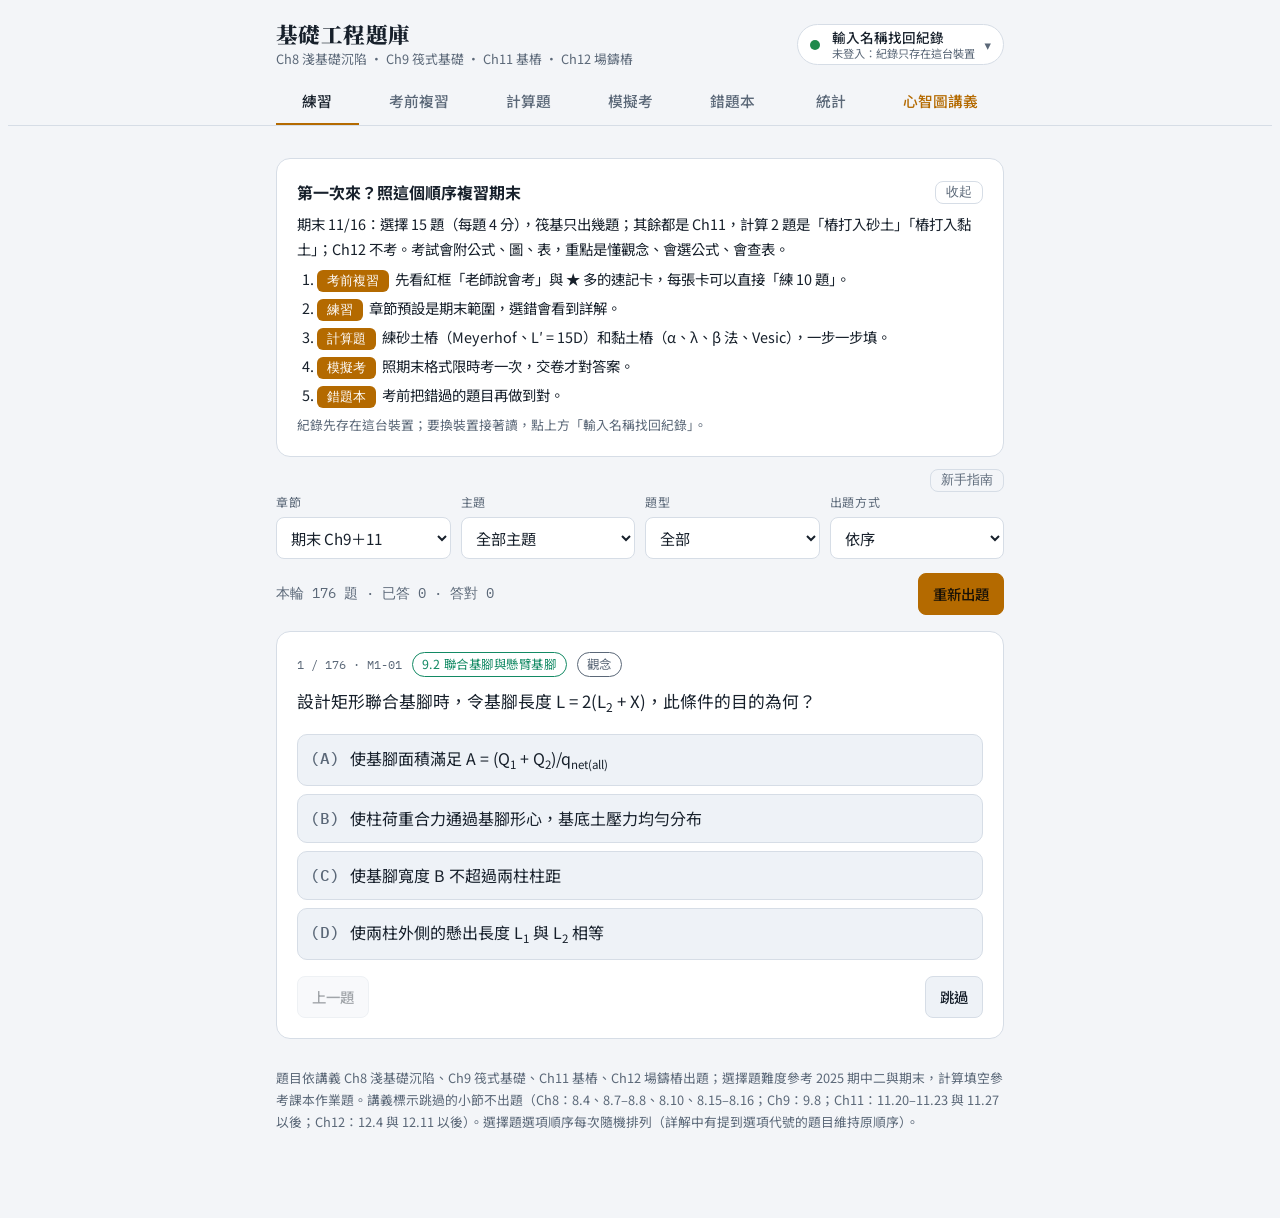
==== index.html @ 094f4efa "以初學者角度補強 Ch9、Ch11：總複習投影片 22 頁補定義與適用情況、速記卡 37 張改白話、計算題 28 題步驟提示寫明公式與數值來源 Co-Authored-By: Claude Opus " ====
<!doctype html>
<html lang="zh-Hant">
<head>
<meta charset="utf-8">
<meta name="viewport" content="width=device-width, initial-scale=1, viewport-fit=cover">
<meta name="description" content="基礎工程 Ch8 淺基礎沉陷、Ch9 筏式基礎、Ch11 基樁、Ch12 場鑄樁 選擇題與逐步計算題練習">
<title>基礎工程題庫</title>
<link rel="preconnect" href="https://fonts.googleapis.com">
<link rel="preconnect" href="https://fonts.gstatic.com" crossorigin>
<link rel="stylesheet" href="https://fonts.googleapis.com/css2?family=Noto+Sans+TC:wght@400;500;700&family=Noto+Serif+TC:wght@600;900&family=IBM+Plex+Mono:wght@400;500&display=swap">
<style>
/* Layout: one study column; sticky header with tabs; question card is the only boxed object, stats are rule-separated rows. */
:root {
  color-scheme: dark;
  --bg: #0f141a;          /* 夜間講義底色 */
  --panel: #161d26;
  --panel-2: #1c2531;
  --line: #2a3442;
  --ink: #e7ebf0;
  --muted: #8f9bab;
  --ch8: #7fb2ff;         /* 第8章 沉陷：藍（應力增量） */
  --ch9: #5fd0a8;         /* 第9章 筏基：綠（基礎淨壓力） */
  --ch11: #c49cff;        /* 第11章 基樁：紫 */
  --ch12: #ff9fb8;        /* 第12章 場鑄樁：粉紅 */
  --accent: #f2b45a;      /* 橘：有效覆土應力，用於強調 */
  --ok: #67d391;
  --bad: #ff7a6b;
  --ok-bg: rgba(103, 211, 145, .12);
  --bad-bg: rgba(255, 122, 107, .12);
  --f-body: "Noto Sans TC", "PingFang TC", "Microsoft JhengHei", system-ui, sans-serif;
  --f-display: "Noto Serif TC", "Songti TC", "PMingLiU", serif;
  --f-mono: "IBM Plex Mono", ui-monospace, "SFMono-Regular", Menlo, monospace;
}
@media (prefers-color-scheme: light) {
  :root:not([data-theme="dark"]) {
    color-scheme: light;
    --bg: #f3f5f8; --panel: #ffffff; --panel-2: #eef2f7; --line: #d6dde6;
    --ink: #17202b; --muted: #5b6878; --ch8: #2f6fd6; --ch9: #138a64; --ch11: #7b4fc9; --ch12: #c2416b; --accent: #b46a00;
    --ok: #1f8a4c; --bad: #c8402f; --ok-bg: rgba(31,138,76,.10); --bad-bg: rgba(200,64,47,.10);
  }
}
:root[data-theme="light"] {
  color-scheme: light;
  --bg: #f3f5f8; --panel: #ffffff; --panel-2: #eef2f7; --line: #d6dde6;
  --ink: #17202b; --muted: #5b6878; --ch8: #2f6fd6; --ch9: #138a64; --ch11: #7b4fc9; --ch12: #c2416b; --accent: #b46a00;
  --ok: #1f8a4c; --bad: #c8402f; --ok-bg: rgba(31,138,76,.10); --bad-bg: rgba(200,64,47,.10);
}

* { box-sizing: border-box; }
html, body { background: var(--bg); }
body { color: var(--ink); font-family: var(--f-body); font-size: 16px; line-height: 1.7; }
body::before { content: ""; position: fixed; inset: 0 0 auto; height: env(safe-area-inset-top, 0px); z-index: 10; background: var(--bg); }
.wrap { max-width: 760px; margin: 0 auto; padding-left: max(16px, env(safe-area-inset-left, 0px)); padding-right: max(16px, env(safe-area-inset-right, 0px)); }

header.top { position: sticky; top: env(safe-area-inset-top, 0px); z-index: 5; background: var(--bg); border-bottom: 1px solid var(--line); }
header.top .wrap { display: flex; flex-wrap: wrap; align-items: center; justify-content: space-between; gap: 8px 16px; padding-block: 12px 0; }
.brand { display: flex; flex-direction: column; min-width: 0; }
.brand h1 { margin: 0; font-family: var(--f-display); font-weight: 900; font-size: 1.35rem; letter-spacing: .02em; line-height: 1.3; text-wrap: balance; }
.brand small { color: var(--muted); font-size: .8rem; }
.acct { display: flex; align-items: center; gap: 8px; background: var(--panel); border: 1px solid var(--line); border-radius: 999px; padding: 4px 12px 4px 4px; color: var(--ink); font: inherit; cursor: pointer; text-align: left; max-width: 100%; min-width: 0; }
.acct > span { display: flex; flex-direction: column; line-height: 1.25; min-width: 0; }
.acct #acctName { font-size: .85rem; font-weight: 500; overflow: hidden; text-overflow: ellipsis; white-space: nowrap; }
.acct small { font-size: .7rem; color: var(--muted); }
.acct img { width: 28px; height: 28px; border-radius: 50%; flex: none; }
.acct .dot { width: 10px; height: 10px; border-radius: 50%; background: var(--muted); margin: 0 4px 0 8px; flex: none; }
.acct.on .dot { background: var(--ok); }
.acctpanel { width: 100%; background: var(--panel); border: 1px solid var(--line); border-radius: 12px; padding: 12px 14px; font-size: .9rem; }
.acctpanel p { margin: 0 0 8px; }
.acctpanel p:last-child { margin: 0; }
.acctpanel a { color: var(--accent); }
nav.tabs { display: flex; gap: 4px; width: 100%; }
nav.tabs button { flex: 1; background: none; border: 0; border-bottom: 2px solid transparent; color: var(--muted); font: inherit; font-weight: 500; padding: 10px 4px; cursor: pointer; }
nav.tabs button[aria-selected="true"] { color: var(--ink); border-bottom-color: var(--accent); }
nav.tabs button:focus-visible, button:focus-visible, select:focus-visible { outline: 2px solid var(--accent); outline-offset: 2px; }
nav.tabs .tablink { flex: 1 0 auto; text-align: center; text-decoration: none; color: var(--accent); font-weight: 500; padding: 10px 6px; white-space: nowrap; font-size: .92rem; border-bottom: 2px solid transparent; }
.tabs .count { font-family: var(--f-mono); font-size: .75rem; color: var(--bad); margin-left: 4px; }
nav.tabs { overflow-x: auto; scrollbar-width: none; -webkit-overflow-scrolling: touch; }
nav.tabs::-webkit-scrollbar { display: none; }
nav.tabs button { flex: 1 0 auto; white-space: nowrap; padding-inline: 8px; }

main { padding-block: 20px 64px; }
section[hidden] { display: none !important; }

/* filters */
.filters { display: grid; grid-template-columns: repeat(auto-fit, minmax(150px, 1fr)); gap: 10px; margin-bottom: 14px; }
.filters label { display: flex; flex-direction: column; gap: 4px; font-size: .75rem; color: var(--muted); letter-spacing: .06em; }
select { width: 100%; background: var(--panel); color: var(--ink); border: 1px solid var(--line); border-radius: 8px; padding: 8px 10px; font: inherit; font-size: .95rem; }
.runbar { display: flex; flex-wrap: wrap; align-items: center; gap: 10px; justify-content: space-between; margin-bottom: 16px; }
.runbar .meta { color: var(--muted); font-size: .85rem; font-family: var(--f-mono); }
.btn { background: var(--panel-2); color: var(--ink); border: 1px solid var(--line); border-radius: 8px; padding: 8px 14px; font: inherit; font-size: .9rem; font-weight: 500; cursor: pointer; }
.btn:hover { border-color: var(--muted); }
.btn.primary { background: var(--accent); color: #1a1206; border-color: var(--accent); }
.btn.danger { color: var(--bad); }
.btn:disabled { opacity: .4; cursor: default; }

/* question card */
.card { background: var(--panel); border: 1px solid var(--line); border-radius: 14px; padding: 20px; }
.qhead { display: flex; flex-wrap: wrap; gap: 6px 10px; align-items: center; margin-bottom: 10px; font-size: .78rem; }
.qnum { font-family: var(--f-mono); color: var(--muted); }
.chip { border-radius: 999px; padding: 1px 9px; border: 1px solid currentColor; letter-spacing: .04em; }
.chip.c8 { color: var(--ch8); } .chip.c9 { color: var(--ch9); } .chip.c11 { color: var(--ch11); } .chip.c12 { color: var(--ch12); }
.lead { color: var(--muted); font-size: .9rem; margin: 0 0 12px; }
.crow { display: grid; grid-template-columns: minmax(0, 1fr) auto; gap: 12px; align-items: center; text-align: left; background: none; border: 0; border-bottom: 1px solid var(--line); color: var(--ink); font: inherit; padding: 12px 0; cursor: pointer; width: 100%; }
.crow:hover .name { color: var(--accent); }
.crow .name { min-width: 0; }
.crow .nums { font-family: var(--f-mono); font-size: .8rem; color: var(--muted); text-align: right; white-space: nowrap; }
.ok { color: var(--ok); } .bad { color: var(--bad); } .warn { color: var(--accent); }
.ctitle { font-family: var(--f-display); font-size: 1.15rem; margin: 0 0 12px; text-wrap: balance; }
.given { background: var(--panel-2); border-radius: 10px; padding: 12px 14px; margin-bottom: 16px; }
.given h3, .hint b { font-size: .75rem; letter-spacing: .12em; color: var(--accent); margin: 0 0 4px; font-weight: 700; display: block; }
.given p { margin: 0; }
.steps { list-style: none; margin: 0; padding: 0; display: flex; flex-direction: column; gap: 14px; }
.step { border-left: 3px solid var(--line); padding-left: 14px; }
.step.now { border-left-color: var(--accent); }
.step.done { border-left-color: var(--ok); }
.sh { display: flex; gap: 10px; align-items: baseline; font-size: .8rem; font-family: var(--f-mono); }
.sn { color: var(--muted); }
.sq { margin: 4px 0 8px; }
.sv { font-family: var(--f-mono); margin-bottom: 4px; }
.hint { background: var(--panel-2); border: 1px dashed var(--line); border-radius: 8px; padding: 8px 12px; margin: 0 0 10px; font-size: .95rem; overflow-x: auto; }
.step.done .hint { display: none; }
.fill { display: flex; flex-wrap: wrap; gap: 8px; align-items: center; }
.fill input { flex: 1 1 140px; min-width: 0; max-width: 220px; background: var(--bg); color: var(--ink); border: 1px solid var(--line); border-radius: 8px; padding: 9px 12px; font: inherit; font-family: var(--f-mono); font-size: 1rem; }
.fill input:focus-visible { outline: 2px solid var(--accent); outline-offset: 1px; }
.fill .unit { font-family: var(--f-mono); color: var(--muted); min-width: 2em; }
.fb { color: var(--bad); margin: 8px 0 0; font-size: .92rem; }
.tools { display: flex; gap: 16px; margin-top: 8px; }
.calc-done { margin-top: 20px; padding-top: 16px; border-top: 1px dashed var(--line); }
.card .src { margin-top: 14px; font-size: .8rem; color: var(--muted); }
.wstep { margin: 8px 0 12px; }
.chip.k { color: var(--muted); }
.chip.hist { color: var(--bad); border-style: dashed; }
.stem { font-size: 1.05rem; margin: 0 0 16px; }
.opts { display: grid; gap: 8px; }
.opt { display: grid; grid-template-columns: 2rem 1fr; gap: 8px; align-items: start; text-align: left; background: var(--panel-2); color: var(--ink); border: 1px solid var(--line); border-radius: 10px; padding: 10px 12px; font: inherit; cursor: pointer; min-width: 0; }
.opt:hover:not(:disabled) { border-color: var(--muted); }
.opt .L { font-family: var(--f-mono); color: var(--muted); font-weight: 500; }
.opt:disabled { cursor: default; }
.opt.right { border-color: var(--ok); background: var(--ok-bg); }
.opt.right .L { color: var(--ok); }
.opt.wrong { border-color: var(--bad); background: var(--bad-bg); }
.opt.wrong .L { color: var(--bad); }
.verdict { margin-top: 16px; font-weight: 700; }
.verdict.ok { color: var(--ok); } .verdict.bad { color: var(--bad); }
.exp { margin-top: 8px; padding-top: 12px; border-top: 1px dashed var(--line); }
.exp h3 { margin: 0 0 4px; font-size: .78rem; letter-spacing: .12em; color: var(--accent); font-weight: 700; }
.exp p { margin: 0; }
.exp .src { margin-top: 8px; font-size: .8rem; color: var(--muted); }
.nav { display: flex; justify-content: space-between; gap: 10px; margin-top: 16px; }
.empty { color: var(--muted); padding: 24px 0; }
.done h2 { font-family: var(--f-display); margin: 0 0 6px; }
.done .big { font-family: var(--f-mono); font-size: 2.2rem; color: var(--accent); }

/* stats */
.summary { display: grid; grid-template-columns: repeat(auto-fit, minmax(140px, 1fr)); gap: 12px 20px; margin-bottom: 24px; }
.summary div { border-left: 3px solid var(--line); padding-left: 10px; }
.summary .v { font-family: var(--f-mono); font-size: 1.6rem; font-variant-numeric: tabular-nums; line-height: 1.2; }
.summary .l { font-size: .78rem; color: var(--muted); }
h2.sec { font-family: var(--f-display); font-size: 1.1rem; margin: 28px 0 8px; }
h2.sec small { font-family: var(--f-body); font-weight: 400; color: var(--muted); font-size: .8rem; margin-left: 6px; }
.rows { display: flex; flex-direction: column; }
.row { display: grid; grid-template-columns: minmax(0, 1fr); gap: 4px 12px; padding: 10px 0; border-bottom: 1px solid var(--line); }
.row .name { min-width: 0; }
.row .name small { color: var(--muted); font-family: var(--f-mono); margin-right: 6px; }
.row .nums { font-family: var(--f-mono); font-size: .82rem; color: var(--muted); font-variant-numeric: tabular-nums; }
@media (min-width: 620px) { .row { grid-template-columns: minmax(0, 1fr) auto; } .row .nums { text-align: right; white-space: nowrap; } }
.row .nums b { color: var(--bad); font-weight: 500; }
.bar { grid-column: 1 / -1; height: 6px; background: var(--panel-2); border-radius: 3px; overflow: hidden; display: flex; }
.bar i { display: block; height: 100%; }
.bar .ok { background: var(--ok); } .bar .bad { background: var(--bad); }
.row .act { grid-column: 1 / -1; display: flex; gap: 8px; }
.linkbtn { background: none; border: 0; color: var(--accent); font: inherit; font-size: .8rem; padding: 0; cursor: pointer; }
.weak { border: 1px solid var(--bad); border-radius: 12px; padding: 12px 14px; background: var(--bad-bg); margin-bottom: 8px; }
.weak b { color: var(--bad); }
.confirm { display: flex; flex-wrap: wrap; gap: 8px; align-items: center; margin-top: 10px; font-size: .9rem; }

/* wrong book */
.wb { border-bottom: 1px solid var(--line); padding: 12px 0; }
.wb summary { cursor: pointer; list-style: none; display: grid; grid-template-columns: minmax(0, 1fr) auto; gap: 8px; }
.wb summary::-webkit-details-marker { display: none; }
.wb .t { min-width: 0; }
.wb .t .sub { font-size: .78rem; color: var(--muted); }
.wb .n { font-family: var(--f-mono); font-size: .8rem; text-align: right; white-space: nowrap; }
.wb .n .bad { color: var(--bad); } .wb .n .ok { color: var(--ok); }
.wb .body { margin-top: 10px; font-size: .95rem; }
.wb .body ol { margin: 6px 0; padding-left: 1.6em; }
.wb .body li.ans { color: var(--ok); font-weight: 500; }
.wb .body li.mis { color: var(--bad); }
.note { color: var(--muted); font-size: .8rem; margin-top: 28px; }
sub, sup { font-size: .72em; }
@media (prefers-reduced-motion: no-preference) { .exp, .verdict { animation: rise .18s ease-out; } @keyframes rise { from { transform: translateY(4px); } to { transform: none; } } }

/* profile */
.acct .dot { background: var(--ok); }
.acctpanel .prow { display: flex; flex-wrap: wrap; gap: 8px; align-items: center; margin: 8px 0; }
.acctpanel select, .acctpanel input[type=text] { font: inherit; font-size: .9rem; background: var(--panel-2); color: var(--ink); border: 1px solid var(--line); border-radius: 8px; padding: 6px 10px; min-width: 0; }
.acctpanel .btn { font-size: .85rem; padding: 6px 12px; }
.acctpanel .msg { color: var(--ok); font-size: .85rem; min-height: 1.2em; }

/* teaching blocks in calc problems */
.fig { margin: 0 0 14px; background: var(--panel-2); border: 1px solid var(--line); border-radius: 10px; padding: 10px; }
.fig { overflow-x: auto; }
.fig svg { display: block; width: 100%; min-width: 600px; height: auto; color: var(--ink); }
.fig .swipe { display: none; font-size: .75rem; color: var(--muted); text-align: center; }
@media (max-width: 640px) { .fig .swipe { display: block; position: sticky; left: 0; } .fig figcaption { position: sticky; left: 0; max-width: calc(100vw - 80px); } }
.fig figcaption { font-size: .82rem; color: var(--muted); margin-top: 6px; text-align: center; }
.idea { border-left: 3px solid var(--accent); padding: 4px 0 4px 12px; margin: 0 0 14px; font-size: .95rem; }
.idea b, .params summary b { font-size: .75rem; letter-spacing: .12em; color: var(--accent); font-weight: 700; }
.idea b { display: block; }
.params { margin: 0 0 16px; border: 1px solid var(--line); border-radius: 10px; padding: 8px 12px; }
.params summary { cursor: pointer; }
.params table { width: 100%; border-collapse: collapse; margin-top: 6px; font-size: .9rem; }
.params td { border-top: 1px solid var(--line); padding: 6px 8px 6px 0; vertical-align: top; }
.params td:first-child { white-space: nowrap; font-family: var(--f-mono); color: var(--accent); width: 1%; padding-right: 14px; }
.why { border-left: 3px solid var(--ch8); padding: 4px 0 4px 10px; margin: 0 0 10px; font-size: .92rem; color: var(--ink); }
.why b { font-size: .75rem; letter-spacing: .12em; color: var(--ch8); display: block; font-weight: 700; }
.step.done .why { display: none; }
.step.done.open .why, .step.done.open .hint { display: block; }
.step.done .more { margin-top: 4px; }

/* figure palette (dark default) */
.fig { --sand: #d8b45a; --clay: #a98be0; --gravel: #9aa3ad; --rock: #6f7782; --fillc: #b07a52; --org: #7fa860; --conc: #c4cbd3; --water: #4fc3d9; --q: #5fd0a8; --ds: #7fb2ff; --ov: #f2b45a; --acc: #ff7a6b; --dimc: #8f9bab; }
@media (prefers-color-scheme: light) { :root:not([data-theme="dark"]) .fig { --sand: #b08a2a; --clay: #7b5cc0; --gravel: #6f7883; --rock: #4c535c; --fillc: #8a5530; --org: #4f7a35; --conc: #8b939c; --water: #138aa3; --q: #138a64; --ds: #2f6fd6; --ov: #b46a00; --acc: #c8402f; --dimc: #6b7787; } }
:root[data-theme="light"] .fig { --sand: #b08a2a; --clay: #7b5cc0; --gravel: #6f7883; --rock: #4c535c; --fillc: #8a5530; --org: #4f7a35; --conc: #8b939c; --water: #138aa3; --q: #138a64; --ds: #2f6fd6; --ov: #b46a00; --acc: #c8402f; --dimc: #6b7787; }
.fig .ln { stroke: currentColor; stroke-width: 1.6; fill: none; }
.fig .ln-thin { stroke: currentColor; stroke-width: 1; fill: none; }
.fig .ln-dash { stroke: currentColor; stroke-width: 1.4; fill: none; stroke-dasharray: 6 4; }
.fig .dim { stroke: var(--dimc); stroke-width: 1; fill: none; }
.fig .wt { stroke: var(--water); }
.fig .s-sand { fill: color-mix(in srgb, var(--sand) 30%, transparent); stroke: var(--sand); }
.fig .s-clay { fill: color-mix(in srgb, var(--clay) 30%, transparent); stroke: var(--clay); }
.fig .s-gravel { fill: color-mix(in srgb, var(--gravel) 30%, transparent); stroke: var(--gravel); }
.fig .s-rock { fill: color-mix(in srgb, var(--rock) 55%, transparent); stroke: var(--rock); }
.fig .s-fill { fill: color-mix(in srgb, var(--fillc) 30%, transparent); stroke: var(--fillc); }
.fig .s-org { fill: color-mix(in srgb, var(--org) 35%, transparent); stroke: var(--org); }
.fig .s-conc { fill: color-mix(in srgb, var(--conc) 65%, transparent); stroke: var(--conc); }
.fig .s-water { fill: color-mix(in srgb, var(--water) 20%, transparent); stroke: none; }
.fig .c-q { stroke: var(--q); fill: var(--q); }
.fig .c-ds { stroke: var(--ds); fill: var(--ds); }
.fig .c-ov { stroke: var(--ov); fill: var(--ov); }
.fig .c-acc { stroke: var(--acc); fill: var(--acc); }
.fig .nf { fill: none; }
.fig .tx { fill: currentColor; font-size: 13px; stroke: none; font-family: var(--f-body); }
.fig .tx-s { fill: var(--dimc); font-size: 11px; stroke: none; font-family: var(--f-body); }
.fig .tx-b { fill: currentColor; font-size: 14px; font-weight: 600; stroke: none; font-family: var(--f-body); }
.fig text.c-q, .fig text.c-ds, .fig text.c-ov, .fig text.c-acc { stroke: none; }
.acctpanel .muted { color: var(--muted); font-size: .85rem; }
.chip.exam { color: var(--accent); border-color: var(--accent); font-weight: 600; }
.chip.focus { color: var(--ink); border-color: var(--line); background: var(--panel-2); }
.fcs { margin: 18px 0 8px; }
.fc { background: var(--panel); border: 1px solid var(--line); border-radius: 12px; padding: 12px 14px; margin: 10px 0; }
.fc.s3 { border-color: var(--accent); }
.fch { display: flex; gap: 8px; align-items: baseline; margin-bottom: 4px; }
.fch .stars { color: var(--accent); letter-spacing: 1px; flex: none; }
.fch b { font-size: 1.05rem; }
.fc p { margin: 4px 0; }
.fc .fx { font-size: .8rem; color: var(--muted); }
.fsub { grid-column: 1 / -1; font-size: .95rem; color: var(--muted); margin: 14px 0 2px; }
.fc.lec { border-style: dashed; }
.fch .lbadge { font-size: .72rem; font-weight: 600; padding: 1px 8px; border-radius: 999px; border: 1px solid var(--line); color: var(--muted); flex: none; }
.fc .hook { font-size: 1.25rem; font-weight: 700; color: var(--accent); margin: 6px 0 8px; line-height: 1.4; }
.fc .fk { font-size: .92rem; }
.fc .fk span { display: inline-block; font-size: .75rem; font-weight: 600; padding: 1px 7px; border-radius: 999px; background: var(--panel-2); margin-right: 8px; }
.fc .fk.trap span { color: var(--bad); }
.fmore summary { cursor: pointer; color: var(--muted); font-size: .82rem; }
.fmore p { font-size: .88rem; color: var(--muted); }
@media (min-width: 760px) { .fcs { display: grid; grid-template-columns: 1fr 1fr; gap: 0 12px; } .fcs > h2 { grid-column: 1 / -1; } }
.fc .fx span { display: inline-block; min-width: 3.2em; font-weight: 600; color: var(--ink); margin-right: 6px; }
.fbtn { display: flex; flex-wrap: wrap; gap: 6px 12px; align-items: center; margin-top: 8px; }
.tchip .st { font-style: normal; color: var(--accent); margin-right: 3px; font-size: .75rem; }
.tchip.on .st { color: #1a1206; }
.dhead .chip.exam { font-size: .75rem; }
.acct .caret { font-style: normal; color: var(--muted); font-size: .8rem; margin-left: 2px; flex: none; }
.acct .caret::after { content: "▾"; }
.acct[aria-expanded="true"] .caret::after { content: "▴"; }
.acctpanel .pclose { text-align: right; margin-top: 4px; }
.acctpanel details { margin: 0 0 8px; }
.acctpanel summary { cursor: pointer; color: var(--muted); font-size: .85rem; }

nav.tabs { overflow-x: auto; scrollbar-width: none; }
nav.tabs button { white-space: nowrap; font-size: .92rem; padding-inline: 6px; }
.toc { display: flex; flex-wrap: wrap; gap: 6px; margin: 0 0 16px; }
.toc a { font-size: .8rem; color: var(--ink); background: var(--panel-2); border: 1px solid var(--line); border-radius: 999px; padding: 2px 10px; text-decoration: none; }
.rv { background: var(--panel); border: 1px solid var(--line); border-radius: 14px; padding: 16px; margin-bottom: 16px; }
.rv h3 { font-size: .75rem; letter-spacing: .12em; color: var(--accent); margin: 14px 0 6px; font-weight: 700; }
.rv ul { margin: 0; padding-left: 1.3em; } .rv li { margin: 3px 0; }
.rv ul.tr li::marker { color: var(--bad); }
.fl { display: flex; flex-direction: column; gap: 6px; }
.fm { background: var(--panel-2); border-radius: 8px; padding: 6px 10px; overflow-x: auto; }
.fm span { display: block; font-size: .78rem; color: var(--muted); }
table.nt { width: 100%; border-collapse: collapse; font-size: .9rem; }
table.nt td, table.nt th { border-top: 1px solid var(--line); padding: 6px 8px 6px 0; vertical-align: top; text-align: left; }
table.nt th { font-size: .78rem; color: var(--muted); font-weight: 500; }
table.nt td.v { font-family: var(--f-mono); color: var(--accent); white-space: nowrap; }
table.nt small { color: var(--muted); font-family: var(--f-mono); }
.qa { border-top: 1px solid var(--line); padding: 6px 0; }
.qa summary { cursor: pointer; }
.qa div { color: var(--ok); padding: 4px 0 2px 1em; }
.fsel { display: flex; flex-wrap: wrap; gap: 8px; margin: 8px 0; }
.flash .fq { font-size: 1.1rem; margin: 12px 0 18px; }
@media (max-width: 640px) {
  table.nt, table.nt tbody, table.nt tr, table.nt td { display: block; }
  table.nt thead { display: none; }
  table.nt tr { border-top: 1px solid var(--line); padding: 6px 0; }
  table.nt td { border: 0; padding: 1px 0; }
  table.nt td:empty { display: none; }
  table.nt td.v { white-space: normal; }
  table.nt td:last-child:not(.v) { font-size: .82rem; color: var(--muted); }
}

/* deck */
.deck { outline: none; }
.dtop { display: flex; gap: 8px; margin-bottom: 10px; }
.dtopic { margin-bottom: 8px; }
.dhead { display: flex; align-items: baseline; gap: 8px; flex-wrap: wrap; margin-bottom: 8px; }
.dhead b { font-size: 1.1rem; }
.dhead .meta { color: var(--muted); font-size: .85rem; }
.tbar { display: flex; gap: 6px; overflow-x: auto; padding-bottom: 6px; scrollbar-width: thin; -webkit-overflow-scrolling: touch; }
.tchip { flex: none; font: inherit; font-size: .82rem; padding: 5px 11px; border-radius: 999px; border: 1px solid var(--line); background: var(--panel); color: var(--ink); cursor: pointer; white-space: nowrap; }
.tchip.prac { color: var(--muted); border-style: dashed; }
.tchip.on { background: var(--accent); border-color: var(--accent); color: #1a1206; font-weight: 600; }
.deck.full .dtopic { display: none; }
@media (min-width: 700px) { .tbar { flex-wrap: wrap; overflow: visible; } }
.dtop select { flex: 1; min-width: 0; font: inherit; font-size: .88rem; background: var(--panel); color: var(--ink); border: 1px solid var(--line); border-radius: 8px; padding: 6px 8px; }
.dstage { background: var(--panel); border: 1px solid var(--line); border-radius: 14px; min-height: 420px; display: flex; touch-action: pan-y; }
.slide { padding: 20px 22px 14px; width: 100%; display: flex; flex-direction: column; }
.slide .kick { display: flex; flex-wrap: wrap; gap: 8px; align-items: center; font-size: .8rem; }
.slide .ex, .nitem .ex { font-size: .75rem; color: var(--bad); border: 1px solid var(--bad); border-radius: 999px; padding: 0 8px; }
.slide h2 { font-family: var(--f-display); font-size: 1.45rem; line-height: 1.35; margin: 10px 0 12px; text-wrap: balance; }
.sbody { display: grid; gap: 16px; flex: 1; }
@media (min-width: 700px) { .sbody.hasfig { grid-template-columns: minmax(0, 1fr) minmax(0, 1.1fr); align-items: start; } }
.stext ul { margin: 0; padding-left: 1.2em; font-size: 1.02rem; } .stext li { margin: 6px 0; }
.sform { background: var(--panel-2); border-left: 3px solid var(--accent); border-radius: 6px; padding: 8px 12px; margin: 12px 0; overflow-x: auto; font-size: 1rem; }
.snums { display: flex; flex-wrap: wrap; gap: 8px; margin: 10px 0; }
.snums div { background: var(--panel-2); border: 1px solid var(--line); border-radius: 8px; padding: 4px 10px; display: flex; flex-direction: column; }
.snums span { font-size: .75rem; color: var(--muted); } .snums b { font-family: var(--f-mono); color: var(--accent); font-weight: 500; }
.stip { margin: 12px 0 0; font-size: .92rem; border-left: 3px solid var(--bad); padding-left: 10px; } .stip b { display: block; font-size: .72rem; letter-spacing: .12em; color: var(--bad); }
.sfig { margin: 0; } .sfig svg { min-width: 0 !important; }
.slide .src { margin-top: auto; padding-top: 12px; }
.slide.cover { justify-content: center; align-items: flex-start; min-height: 420px; }
.slide.cover h2 { font-size: 2rem; } .slide.cover p { color: var(--muted); }
.slide.cover .kick { font-family: var(--f-mono); letter-spacing: .1em; color: var(--accent); }
.dnav { display: flex; justify-content: space-between; align-items: center; margin-top: 10px; position: sticky; bottom: 0; background: var(--bg); padding: 8px 0 max(8px, env(safe-area-inset-bottom)); z-index: 2; }
.deck.full .dnav { position: static; padding-bottom: 0; }
.dnav .meta { font-family: var(--f-mono); font-size: .85rem; color: var(--muted); }
.dnav .btn[disabled] { opacity: .35; cursor: default; }
.dprog { height: 3px; background: var(--panel-2); border-radius: 2px; margin-top: 8px; overflow: hidden; } .dprog i { display: block; height: 100%; background: var(--accent); }

.hwrap { position: relative; overflow: hidden; width: 100%; border-radius: 12px; background: #1c1c1e; margin: 0 auto; }
.hframe { position: absolute; top: 0; left: 0; width: 1112px; height: 1592px; border: 0; transform-origin: 0 0; }
.hcatch { position: absolute; inset: 0; }
.dstage:has(.hwrap) { background: none; border: 0; min-height: 0; display: block; }
.deck.full .dstage:has(.hwrap) { display: flex; justify-content: center; align-items: flex-start; overflow: hidden; }
body.deckfull { overflow: hidden; }
.deck.full { position: fixed; inset: 0; z-index: 50; background: var(--bg); padding: max(12px, env(safe-area-inset-top)) max(16px, env(safe-area-inset-right)) max(12px, env(safe-area-inset-bottom)) max(16px, env(safe-area-inset-left)); display: flex; flex-direction: column; }
.deck.full .dstage { flex: 1; overflow-y: auto; min-height: 0; }
.deck.full .slide { max-width: 1100px; margin: 0 auto; }
@media (min-width: 900px) { .deck.full .slide h2 { font-size: 2rem; } .deck.full .stext ul { font-size: 1.2rem; } }
/* numbers */
.numbar { display: flex; justify-content: space-between; align-items: center; gap: 8px; margin: 4px 0 8px; padding: 6px 0; }
.numbar .meta { font-family: var(--f-mono); font-size: .8rem; color: var(--muted); }
.sw { display: flex; align-items: center; gap: 6px; font-size: .9rem; cursor: pointer; }
.numch { margin-top: 24px; }
.ngroup { background: var(--panel); border: 1px solid var(--line); border-radius: 12px; padding: 12px 14px; margin-bottom: 12px; }
.ngroup h3 { margin: 0 0 4px; font-size: 1rem; } .ngroup h3 small { font-family: var(--f-mono); font-weight: 400; color: var(--muted); font-size: .78rem; margin-left: 8px; }
.nitem { display: grid; grid-template-columns: minmax(0, 1fr) auto; gap: 12px; align-items: center; padding: 10px 0; border-top: 1px solid var(--line); }
.nitem:first-of-type { border-top: 0; }
@media (max-width: 560px) { .nitem { grid-template-columns: minmax(0, 1fr); gap: 6px; } .nval { justify-self: start; max-width: 100%; text-align: left; min-width: 120px; min-height: 1.9em; } }
.nw b { font-weight: 500; } .nw p { margin: 2px 0 0; font-size: .84rem; color: var(--muted); line-height: 1.5; }
.nw .ex { display: inline-block; margin-top: 4px; }
.nval { font-family: var(--f-mono); font-size: 1.02rem; color: var(--accent); background: var(--panel-2); border: 1px solid var(--line); border-radius: 8px; padding: 4px 10px; max-width: 46vw; text-align: right; cursor: pointer; }
.nval.hid { color: transparent; text-shadow: none; background: repeating-linear-gradient(45deg, var(--panel-2), var(--panel-2) 6px, var(--line) 6px, var(--line) 12px); }
.nval.hid * { visibility: hidden; }

.flash .meta { margin-left: auto; font-family: var(--f-mono); font-size: .8rem; color: var(--muted); }

/* 模擬考 */
.mock-setup .mh { margin: 0 0 6px; font-family: var(--f-serif, inherit); }
.mock-setup .muted, .mock-paper .muted { color: var(--muted); font-size: .9rem; line-height: 1.6; }
.mrow { display: grid; grid-template-columns: 3.2rem minmax(0, 1fr); gap: 10px; align-items: start; margin-top: 14px; }
.mrow .ml { color: var(--muted); font-size: .9rem; padding-top: 8px; }
.mopts { display: grid; gap: 8px; }
.mopt { display: grid; grid-template-columns: auto 1fr; gap: 2px 8px; align-items: center; background: var(--panel-2); border: 1px solid var(--line); border-radius: 10px; padding: 9px 12px; cursor: pointer; }
.mopt input { grid-row: span 2; accent-color: var(--accent); }
.mopt small { color: var(--muted); font-size: .82rem; }
.mopt.on { border-color: var(--accent); }
.mchs { display: flex; flex-wrap: wrap; gap: 8px; }
.mch { background: var(--panel-2); border: 1px solid var(--line); border-radius: 999px; padding: 6px 12px; font-size: .9rem; cursor: pointer; }
.mch input { accent-color: var(--accent); }
.mrow select { background: var(--panel-2); color: var(--ink); border: 1px solid var(--line); border-radius: 8px; padding: 7px 10px; font: inherit; justify-self: start; }
.mock-hist { margin-top: 14px; overflow-x: auto; }
.mock-hist h3 { margin: 0 0 8px; font-size: 1rem; }
.mock-hist table { width: 100%; border-collapse: collapse; font-size: .88rem; }
.mock-hist th, .mock-hist td { text-align: left; padding: 6px 8px 6px 0; border-top: 1px solid var(--line); white-space: nowrap; }
.mock-hist th { color: var(--muted); font-weight: 500; border-top: 0; }
.sc { font-family: var(--f-mono); font-weight: 500; } .sc.ok, .big.ok { color: var(--ok); } .sc.bad, .big.bad { color: var(--bad); }
.mock-title h2 { margin: 0 0 4px; }
.msec { margin: 22px 0 10px; font-size: 1.05rem; }
.msub { margin: -4px 0 10px; }
.mq, .mc-calc, .mr { margin-bottom: 12px; }
.mqq { margin: 0 0 10px; line-height: 1.7; }
.mno { font-family: var(--f-mono); color: var(--accent); margin-right: 4px; }
.opt.picked { border-color: var(--accent); background: color-mix(in srgb, var(--accent) 14%, var(--panel-2)); }
.opt.picked .L { color: var(--accent); }
.msteps { margin: 12px 0 0; padding-left: 1.4rem; display: grid; gap: 12px; }
.msteps li p { margin: 0 0 6px; line-height: 1.6; }
.minp { display: inline-flex; align-items: center; gap: 8px; }
.minp input { width: 9rem; background: var(--panel-2); color: var(--ink); border: 1px solid var(--line); border-radius: 8px; padding: 7px 10px; font: inherit; font-family: var(--f-mono); }
.minp span { color: var(--muted); font-size: .9rem; }
.mcho { display: grid; gap: 6px; } .mcho label { display: flex; gap: 8px; align-items: baseline; font-size: .92rem; cursor: pointer; }
.mock-end { display: flex; justify-content: space-between; gap: 10px; margin: 18px 0 8px; flex-wrap: wrap; }
.mockbar { position: fixed; left: 0; right: 0; bottom: 0; z-index: 6; display: flex; align-items: center; gap: 14px; justify-content: center; background: var(--panel); border-top: 1px solid var(--line); padding: 10px max(16px, env(safe-area-inset-right, 0px)) calc(10px + env(safe-area-inset-bottom, 0px)) max(16px, env(safe-area-inset-left, 0px)); font-family: var(--f-mono); font-size: .92rem; }
.mockbar #mockTime { font-weight: 500; color: var(--ink); }
.mockbar.warn #mockTime { color: var(--bad); }
.mockbar #mockDone { color: var(--muted); }
body.inmock main { padding-bottom: 96px; }
.mock-res .mwarn { color: var(--bad); margin: 0 0 8px; }
.mscore { display: flex; align-items: baseline; gap: 6px; margin-bottom: 10px; }
.mscore .big { font-family: var(--f-mono); font-size: 3rem; font-weight: 500; line-height: 1; }
.of { color: var(--muted); font-size: .95rem; }
.msum { display: flex; flex-wrap: wrap; gap: 12px 28px; }
.msum > div { border-left: 3px solid var(--line); padding-left: 10px; }
.msum .v { font-family: var(--f-mono); font-size: 1.5rem; font-weight: 500; }
.msum .l { color: var(--muted); font-size: .82rem; }
.mbych { display: flex; flex-wrap: wrap; gap: 6px; margin-top: 12px; font-size: .85rem; }
.mr summary { cursor: pointer; line-height: 1.6; list-style: none; }
.mr summary::-webkit-details-marker { display: none; }
.mr .mark { font-weight: 700; } .mr.rok .mark { color: var(--ok); } .mr.rbad .mark { color: var(--bad); }
.mr:not([open]) .mrq { display: -webkit-box; -webkit-line-clamp: 1; -webkit-box-orient: vertical; overflow: hidden; color: var(--muted); }
.mr[open] .mrq { display: inline; }
.mr .meta { display: flex; flex-wrap: wrap; gap: 6px; margin: 10px 0; font-size: .78rem; }
.mr .opts { display: grid; gap: 6px; }
.mr .exp { margin-top: 10px; font-size: .92rem; line-height: 1.7; }
.mr .exp .src { color: var(--muted); font-size: .8rem; }
.msteps.res li.rok .mya { color: var(--ok); } .msteps.res li.rbad .mya { color: var(--bad); }
.msteps.res .exp { margin-top: 4px; color: var(--muted); }
.mr [data-copen] { margin-top: 12px; }
.chip.emph { color: var(--bad); font-weight: 700; }
.fc.emph { border: 2px solid var(--bad); }
.fch .ebadge { font-size: .72rem; font-weight: 700; color: #fff; background: var(--bad); border-radius: 6px; padding: 1px 7px; margin-right: 6px; }
.efig { width: 100%; max-width: 420px; display: block; margin: 6px 0 4px; }
.fsub.emph { color: var(--bad); }
.fc.supp { border-style: solid; border-color: var(--line); }
.fch .sbadge { font-size: .72rem; font-weight: 700; color: var(--accent); border: 1px solid var(--accent); border-radius: 6px; padding: 0 6px; margin-right: 6px; }
.stbl { border-collapse: collapse; font-size: .85rem; margin: 6px 0; font-family: var(--f-mono); }
.stbl th, .stbl td { border-bottom: 1px solid var(--line); padding: 3px 10px 3px 0; text-align: left; }
.stbl th { color: var(--muted); font-weight: 500; }
.estnote { display: block; margin-top: 4px; color: var(--accent); font-size: .85em; }
.guide { margin: 12px 0; }
.guide .gh { display: flex; justify-content: space-between; align-items: center; gap: 8px; }
.guide .gx, .gopen { background: none; border: 1px solid var(--line); border-radius: 8px; color: var(--muted); font-size: .8rem; padding: 2px 10px; cursor: pointer; }
.gopen { display: block; margin: 8px 0 0 auto; }
.guide .gsub { font-size: .9rem; margin: 6px 0; }
.guide .gsteps { margin: 6px 0; padding-left: 1.4em; font-size: .9rem; line-height: 1.7; }
.guide .gsteps li { margin: 4px 0; }
.guide .gsteps button { background: var(--accent); color: #fff; border: 0; border-radius: 6px; font-size: .82rem; padding: 2px 10px; margin-right: 6px; cursor: pointer; }
.guide .gnote { font-size: .8rem; color: var(--muted); margin: 4px 0 0; }
@media (max-width: 640px) { header.top { position: static; } nav.tabs { flex-wrap: wrap; overflow: visible; } nav.tabs button, nav.tabs .tablink { flex: 1 0 25%; padding-inline: 4px; } }
</style>

</head>
<body>
<svg width="0" height="0" style="position:absolute" aria-hidden="true"><defs><marker id="ar" viewBox="0 0 10 10" refX="9" refY="5" markerWidth="7" markerHeight="7" orient="auto-start-reverse"><path d="M0,0L10,5L0,10z" fill="context-stroke"/></marker></defs></svg>
<header class="top">
  <div class="wrap">
    <div class="brand">
      <h1>基礎工程題庫</h1>
      <small>Ch8 淺基礎沉陷 · Ch9 筏式基礎 · Ch11 基樁 · Ch12 場鑄樁</small>
    </div>
    <button class="acct" id="acct" aria-expanded="false" aria-controls="acctPanel"><i class="dot"></i><span><span id="acctName">使用者</span><small id="sync">紀錄存在這台裝置</small></span><i class="caret" aria-hidden="true"></i></button>
    <div class="acctpanel" id="acctPanel" hidden></div>
    <nav class="tabs" role="tablist">
      <button role="tab" id="tab-practice" aria-selected="true" data-view="practice">練習</button>
      <button role="tab" id="tab-review" aria-selected="false" data-view="review">考前複習</button>
      <button role="tab" id="tab-calc" aria-selected="false" data-view="calc">計算題</button>
      <button role="tab" id="tab-mock" aria-selected="false" data-view="mock">模擬考</button>
      <button role="tab" id="tab-wrong" aria-selected="false" data-view="wrong">錯題本<span class="count" id="wrongCount"></span></button>
      <button role="tab" id="tab-stats" aria-selected="false" data-view="stats">統計</button>
      <a class="tablink" href="mindmap/">心智圖講義</a>
    </nav>
  </div>
</header>

<main class="wrap"><div class="card guide" id="guide">
    <div class="gh"><b>第一次來？照這個順序複習期末</b><button class="gx" id="guideX" aria-label="收起">收起</button></div>
    <p class="gsub">期末 11/16：選擇 15 題（每題 4 分），筏基只出幾題；其餘都是 Ch11，計算 2 題是「樁打入砂土」「樁打入黏土」；Ch12 不考。考試會附公式、圖、表，重點是懂觀念、會選公式、會查表。</p>
    <ol class="gsteps">
      <li><button data-g="review">考前複習</button>先看紅框「老師說會考」與 ★ 多的速記卡，每張卡可以直接「練 10 題」。</li>
      <li><button data-g="practice">練習</button>章節預設是期末範圍，選錯會看到詳解。</li>
      <li><button data-g="calc">計算題</button>練砂土樁（Meyerhof、L′ = 15D）和黏土樁（α、λ、β 法、Vesic），一步一步填。</li>
      <li><button data-g="mock">模擬考</button>照期末格式限時考一次，交卷才對答案。</li>
      <li><button data-g="wrong">錯題本</button>考前把錯過的題目再做到對。</li>
    </ol>
    <p class="gnote">紀錄先存在這台裝置；要換裝置接著讀，點上方「輸入名稱找回紀錄」。</p>
  </div>
  <button class="gopen" id="guideO" hidden>新手指南</button>
  <section id="view-practice">
    <div class="filters">
      <label>章節<select id="fCh"></select></label>
      <label>主題<select id="fTopic"></select></label>
      <label>題型<select id="fKind"><option value="all">全部</option><option value="觀念">觀念</option><option value="計算">計算</option><option value="判讀">判讀</option><option value="數字">必背數字</option></select></label>
      <label>出題方式<select id="fMode"><option value="seq">依序</option><option value="rand">隨機</option><option value="new">只出沒做過的</option><option value="wrong">只練未訂正的錯題</option><option value="ever">曾經錯過的題</option><option value="exam">只練考古題</option><option value="focus">只練考古重點觀念</option></select></label>
    </div>
    <div class="runbar">
      <span class="meta" id="runMeta"></span>
      <button class="btn primary" id="btnStart">重新出題</button>
    </div>
    <div id="qArea"></div>
  </section>

  <section id="view-review" hidden>
    <div id="reviewArea"></div>
  </section>

  <section id="view-mock" hidden>
    <div id="mockArea"></div>
  </section>

  <section id="view-calc" hidden>
    <div id="calcArea"></div>
  </section>

  <section id="view-wrong" hidden>
    <div id="calcWrongArea"></div>
    <div id="wrongArea"></div>
  </section>

  <section id="view-stats" hidden>
    <div id="statsArea"></div>
  </section>

  <p class="note">題目依講義 Ch8 淺基礎沉陷、Ch9 筏式基礎、Ch11 基樁、Ch12 場鑄樁出題；選擇題難度參考 2025 期中二與期末，計算填空參考課本作業題。講義標示跳過的小節不出題（Ch8：8.4、8.7–8.8、8.10、8.15–8.16；Ch9：9.8；Ch11：11.20–11.23 與 11.27 以後；Ch12：12.4 與 12.11 以後）。選擇題選項順序每次隨機排列（詳解中有提到選項代號的題目維持原順序）。</p>
</main>

<script>
const TOPICS = {
  S1: { name: "沉陷基本觀念", ch: 8, sec: "8.1" },
  S2: { name: "飽和黏土彈性沉陷", ch: 8, sec: "8.2" },
  S3: { name: "彈性理論沉陷（Is、If）", ch: 8, sec: "8.3" },
  S4: { name: "Schmertmann 應變影響因子", ch: 8, sec: "8.5" },
  S5: { name: "SPT 估計沉陷（Meyerhof）", ch: 8, sec: "8.6" },
  S6: { name: "主要壓密沉陷", ch: 8, sec: "8.9" },
  S7: { name: "次要壓密沉陷", ch: 8, sec: "8.11" },
  S8: { name: "平鈑載重試驗", ch: 8, sec: "8.12" },
  S9: { name: "容許沉陷與差異沉陷", ch: 8, sec: "8.13–8.14" },
  M1: { name: "聯合基腳與懸臂基腳", ch: 9, sec: "9.2" },
  M2: { name: "筏基型式與選用", ch: 9, sec: "9.3" },
  M3: { name: "筏基承載力", ch: 9, sec: "9.4" },
  M4: { name: "筏基差異沉陷", ch: 9, sec: "9.5–9.6" },
  M5: { name: "補償式基礎", ch: 9, sec: "9.7" },
};

const QUESTIONS = [
/* ---------- S1 沉陷基本觀念 ---------- */
{ id: "S1-01", t: "S1", k: "觀念",
  q: "淺基礎的總沉陷量（Total settlement）一般由哪些部分組成？",
  o: ["彈性沉陷 + 主要壓密沉陷 + 次要壓密沉陷", "彈性沉陷 + 塑性沉陷", "主要壓密沉陷 + 液化沉陷", "立即沉陷 + 側向位移"],
  a: 0,
  e: "講義：Total settlement = Elastic settlement + Consolidation settlement（Primary and Secondary）。彈性（立即）沉陷在加載當下發生；主要壓密來自超額孔隙水壓消散；次要壓密是孔隙水壓消散後的潛變。",
  src: "講義 Ch8 p.3、p.7" },
{ id: "S1-02", t: "S1", k: "觀念",
  q: "計算位於黏土上基礎的「彈性（立即）沉陷」時，應使用哪一類土壤參數？",
  o: ["排水參數（drained）", "不排水參數（undrained）", "殘餘強度參數", "壓密係數 c<sub>v</sub>"],
  a: 1,
  e: "黏土的立即沉陷發生在孔隙水排出之前，屬不排水狀態，故用不排水參數（E<sub>u</sub>、μ = 0.5）。砂土則因排水與變形同時發生、無法分離，所以用排水參數（E<sub>d</sub>、μ<sub>d</sub>）。",
  src: "講義 Ch8 p.4" },
{ id: "S1-03", t: "S1", k: "觀念",
  q: "講義指出砂土的「彈性沉陷」其實 not truly elastic，主要原因為何？",
  o: ["砂土在加載後會發生長期主要壓密", "砂土沒有彈性模數可用", "水的流動不可完全回復、有能量損失，變形並非完全可逆", "砂土沉陷需要數十年才會完成"],
  a: 2,
  e: "依定義，彈性變形應完全可逆、無能量損失且瞬時發生。砂土加載時孔隙水排出與變形無法分離，水流不可逆且有能量損失，所以只是「近似彈性」。",
  src: "講義 Ch8 p.4" },
{ id: "S1-04", t: "S1", k: "觀念",
  q: "單向度壓密試驗中，試體高度對 log 時間的曲線，依時間先後依序出現哪三個階段？",
  o: ["主要壓密 → 彈性 → 次要壓縮", "彈性 → 主要壓密 → 次要壓縮", "次要壓縮 → 主要壓密 → 彈性", "彈性 → 次要壓縮 → 主要壓密"],
  a: 1,
  e: "加載瞬間先有彈性壓縮，接著超額孔隙水壓消散造成主要壓密，最後孔隙水壓消散完畢後仍持續的潛變即為次要壓縮。",
  src: "講義 Ch8 p.6" },
{ id: "S1-05", t: "S1", k: "觀念",
  q: "壓密試驗常用的加載序列為 12.5、25、50、100、200、400、800、1600 kPa。每一階荷重約為前一階的幾倍？",
  o: ["1.5 倍", "2 倍", "4 倍", "10 倍"],
  a: 1,
  e: "每階荷重加倍，即荷重增量比（LIR）= Δσ/σ = 1。每一階約量測至 24 小時，記錄 15 s、30 s、1 min … 等時間點的高度。",
  src: "講義 Ch8 p.6" },
{ id: "S1-06", t: "S1", k: "觀念",
  q: "下列有關淺基礎沉陷的敘述，何者符合講義觀點？",
  o: ["通常砂性土壤的彈性沉陷很小，不易造成問題", "差異沉陷與總沉陷量大小無關", "土層與土壤性質變異很小，只計算一點即可代表整棟建築", "選擇基礎型式只需考慮工程成本"],
  a: 0,
  e: "講義「Some comments」：砂性土壤彈性沉陷通常很小；總沉陷量較大時差異沉陷也一定較大，因為土層與土壤性質變異性很大、荷重配置也可能改變；應選擇安全、合理的基礎型式以降低業主與設計者的風險。",
  src: "講義 Ch8 p.36" },

/* ---------- S2 飽和黏土彈性沉陷 ---------- */
{ id: "S2-01", t: "S2", k: "觀念",
  q: "飽和黏土上柔性基礎的平均彈性沉陷 S<sub>e</sub> = A<sub>1</sub>A<sub>2</sub>q<sub>0</sub>B/E<sub>s</sub>（Christian &amp; Carrier, 1978）。其中 A<sub>2</sub> 是哪個參數的函數？",
  o: ["H/B 與 L/B", "D<sub>f</sub>/B", "μ<sub>s</sub>", "c<sub>u</sub>/σ'<sub>0</sub>"],
  a: 1,
  e: "A<sub>1</sub> = f(H/B, L/B)，反映可壓縮層厚度 H 與基礎形狀；A<sub>2</sub> = f(D<sub>f</sub>/B)，反映埋置深度的影響。",
  src: "講義 Ch8 p.8–10，Figure 8.1" },
{ id: "S2-02", t: "S2", k: "觀念",
  q: "計算飽和黏土的立即沉陷時假設柏松比 μ<sub>s</sub> = 0.5，其物理意義為何？",
  o: ["土壤完全排水", "加載時體積不變（不排水）", "土壤為剛體", "土壤側向應變為零"],
  a: 1,
  e: "不排水狀態下飽和黏土孔隙水來不及排出，體積不變，對應 μ = 0.5。講義：μ<sub>u</sub> All clays 0.5（no vol. change）。",
  src: "講義 Ch8 p.8、p.53" },
{ id: "S2-03", t: "S2", k: "觀念",
  q: "Duncan &amp; Buchignani（1976）以 E<sub>s</sub> = β c<sub>u</sub> 估計飽和黏土彈性模數，表中 β 值主要隨哪些因素改變？",
  o: ["塑性指數 PI 與過壓密比 OCR", "孔隙比 e<sub>0</sub> 與含水量 w", "壓縮指數 C<sub>c</sub> 與 C<sub>s</sub>", "基礎寬度 B 與埋深 D<sub>f</sub>"],
  a: 0,
  e: "Table 8.1 以 PI 與 OCR 分列 β 值：PI 越高、OCR 越大，β 越小。考古題也考過「E<sub>s</sub> 可由不排水剪力強度 c<sub>u</sub> 估計」。",
  src: "講義 Ch8 p.11，Table 8.1" },
{ id: "S2-04", t: "S2", k: "計算",
  q: "寬 B = 2 m 的柔性基礎置於飽和黏土上，q<sub>0</sub> = 150 kPa，E<sub>s</sub> = 6000 kPa，由圖查得 A<sub>1</sub> = 0.7、A<sub>2</sub> = 0.9。平均彈性沉陷約為多少？",
  o: ["21.0 mm", "31.5 mm", "35.0 mm", "45.0 mm"],
  a: 1,
  e: "S<sub>e</sub> = A<sub>1</sub>A<sub>2</sub>q<sub>0</sub>B/E<sub>s</sub> = 0.7 × 0.9 × 150 × 2 / 6000 = 0.0315 m = <b>31.5 mm</b>。<br>35.0 mm 是忘了乘 A<sub>2</sub>；45.0 mm 是兩個係數都沒乘。",
  src: "講義 Ch8 p.8" },
{ id: "S2-05", t: "S2", k: "計算",
  q: "某正常壓密黏土 c<sub>u</sub> = 40 kPa，依講義經驗式，其 E<sub>s</sub> 大約落在哪個範圍？",
  o: ["2,000–4,000 kPa", "10,000–20,000 kPa", "30,000–40,000 kPa", "80,000–100,000 kPa"],
  a: 1,
  e: "講義：黏土 E<sub>s</sub> = 250–500 c<sub>u</sub>（正常壓密）、750–1000 c<sub>u</sub>（過壓密）。40 × 250 = 10,000；40 × 500 = 20,000 kPa。30,000–40,000 是誤用過壓密係數。",
  src: "講義 Ch8 p.56" },
{ id: "S2-06", t: "S2", k: "觀念",
  q: "依講義的經驗值，大多數黏土的 E<sub>u</sub>/c<sub>u</sub> 約為多少？",
  o: ["5–10", "20–30", "200–300", "2000–3000"],
  a: 2,
  e: "講義 Elastic parameters – clay：E<sub>u</sub>/c<sub>u</sub> most clays 200–300；軟黏土 E<sub>u</sub> 約 2000–5000 kPa。",
  src: "講義 Ch8 p.53" },

/* ---------- S3 彈性理論 ---------- */
{ id: "S3-01", t: "S3", k: "觀念",
  q: "完全柔性（perfectly flexible）基礎承受均布荷重時，下列敘述何者正確？",
  o: ["各點沉陷量相同，接觸壓力在邊緣集中", "接觸壓力均勻，中心點沉陷大於角隅", "接觸壓力均勻，角隅沉陷大於中心", "沉陷量與基礎位置無關"],
  a: 1,
  e: "柔性基礎 = 均勻接觸應力（uniform contact stress），中心點下方應力疊加最多，沉陷呈碗狀，中心大於角隅。剛性基礎則是各點沉陷相同、接觸應力分布不均。考古題也考過「基礎剛性越大，各點沉陷越接近」。",
  src: "講義 Ch8 p.14、p.19，Figure 8.2" },
{ id: "S3-02", t: "S3", k: "觀念",
  q: "以 S<sub>e</sub> = q<sub>0</sub>(αB')(1−μ<sub>s</sub><sup>2</sup>)I<sub>s</sub>I<sub>f</sub>/E<sub>s</sub> 計算柔性矩形基礎「中心點」的沉陷時，α 與 B' 應取多少？",
  o: ["α = 1，B' = B", "α = 4，B' = B/2", "α = 2，B' = B", "α = 4，B' = B"],
  a: 1,
  e: "中心點：把基礎分成 4 個 B/2 × L/2 的小矩形，用角隅公式疊加，所以 α = 4、B' = B/2。角隅點：α = 1、B' = B。",
  src: "講義 Ch8 p.18–19" },
{ id: "S3-03", t: "S3", k: "觀念",
  q: "上式中的 E<sub>s</sub> 應取基礎下方哪個深度範圍內的平均彈性模數？",
  o: ["z = 0 至約 B", "z = 0 至約 2B", "z = 0 至約 4B（或至剛性層）", "只取基礎底面處的值"],
  a: 2,
  e: "講義：E<sub>s</sub> = average modulus of elasticity of the soil under the foundation, measured from z = 0 to about z = 4B。若有剛性層在 4B 以內，取至剛性層。",
  src: "講義 Ch8 p.19、p.22" },
{ id: "S3-04", t: "S3", k: "觀念",
  q: "深度因子 I<sub>f</sub>（Fox, 1948）的作用與性質，何者正確？",
  o: ["考慮基礎埋置深度，I<sub>f</sub> ≤ 1，會使計算沉陷變小", "考慮地下水位，I<sub>f</sub> ≥ 1", "考慮基礎剛性，I<sub>f</sub> = 0.93", "考慮剛性底層，僅與 H/B 有關"],
  a: 0,
  e: "I<sub>f</sub> 為 depth factor，accounts for embedment，是 D<sub>f</sub>/B、μ<sub>s</sub> 與 L/B 的函數（Figure 8.3、Table 8.4），值不大於 1，埋得越深沉陷越小。考慮有限厚度可壓縮層（剛性底層）的是形狀因子 I<sub>s</sub>（Steinbrenner）。",
  src: "講義 Ch8 p.22、p.27–31" },
{ id: "S3-05", t: "S3", k: "觀念",
  q: "Steinbrenner（1934）推導的形狀因子 I<sub>s</sub> = F<sub>1</sub> + [(1−2μ<sub>s</sub>)/(1−μ<sub>s</sub>)]F<sub>2</sub>，主要是為了處理哪一種情況？",
  o: ["基礎埋深 D<sub>f</sub> > 0", "可壓縮層厚度 H 為有限（下方有剛性層）", "土壤為正常壓密黏土", "荷重偏心"],
  a: 1,
  e: "Steinbrenner 考慮 D<sub>f</sub> = 0 且 H ≠ ∞ 的情況，把 I<sub>s</sub> 表示成 m' = L/B 與 n' = H/B 的函數（Table 8.2 F<sub>1</sub>、Table 8.3 F<sub>2</sub>），即 Effect of a Rigid Layer。",
  src: "講義 Ch8 p.16、p.21–26" },
{ id: "S3-06", t: "S3", k: "計算",
  q: "2 m × 2 m 柔性基礎，q<sub>0</sub> = 200 kPa，μ<sub>s</sub> = 0.3，E<sub>s</sub> = 20,000 kPa。中心點查得 I<sub>s</sub> = 0.5、I<sub>f</sub> = 0.8。中心點彈性沉陷約為？",
  o: ["7.3 mm", "14.6 mm", "29.1 mm", "36.4 mm"],
  a: 1,
  e: "中心點 α = 4、B' = B/2 = 1 m：<br>S<sub>e</sub> = 200 × (4 × 1) × (1 − 0.09)/20000 × 0.5 × 0.8 = 800 × 0.91/20000 × 0.4 = 0.01456 m ≈ <b>14.6 mm</b>。<br>7.3 mm 是誤用角隅（αB' = 2 m）；36.4 mm 是漏乘 I<sub>s</sub>I<sub>f</sub>。",
  src: "講義 Ch8 p.19、p.22" },
{ id: "S3-07", t: "S3", k: "觀念",
  q: "基礎下方有多層不同 E<sub>s</sub> 的土層時，講義認為較好的計算方式為何？",
  o: ["取最軟土層的 E<sub>s</sub> 計算", "取最硬土層的 E<sub>s</sub> 計算", "分層計算各層彈性沉陷再相加", "不需考慮分層，直接取地表的 E<sub>s</sub>"],
  a: 2,
  e: "可用加權平均 E<sub>s</sub> = Σ E<sub>s(i)</sub>Δz / z̄ 近似，但講義指出 The better way：compute elastic settlement for each layer and sum them。",
  src: "講義 Ch8 p.29" },
{ id: "S3-08", t: "S3", k: "觀念",
  q: "依講義的經驗值，下列哪一種土壤的排水柏松比 μ<sub>d</sub> 範圍最符合「0.3 至 0.4」？",
  o: ["疏鬆砂", "緊密砂", "飽和黏土（不排水）", "泥炭"],
  a: 1,
  e: "講義：μ<sub>d</sub> 疏鬆砂 0.1–0.3、緊密砂 0.3–0.4；飽和黏土不排水為 0.5。",
  src: "講義 Ch8 p.54" },

/* ---------- S4 Schmertmann ---------- */
{ id: "S4-01", t: "S4", k: "觀念",
  q: "Schmertmann et al.（1979）應變影響因子法中，長條基礎（L/B ≥ 10）的 I<sub>z</sub> 最大值出現在基底下多深？",
  o: ["z = 0", "z = 0.5B", "z = B", "z = 4B"],
  a: 2,
  e: "長條（L/B ≥ 10）：z = 0 時 I<sub>z</sub> = 0.2；z<sub>1</sub> = B 達最大；z<sub>2</sub> = 4B 降為 0。<br>方形與圓形：z = 0 時 0.1；z<sub>1</sub> = 0.5B 最大；z<sub>2</sub> = 2B 為 0。考古題考過 z<sub>2</sub>/B（長條 4、方形 2）。",
  src: "講義 Ch8 p.39" },
{ id: "S4-02", t: "S4", k: "觀念",
  q: "方形基礎在基礎底面（z = 0）處的應變影響因子 I<sub>z</sub> 為多少？",
  o: ["0", "0.1", "0.2", "0.5"],
  a: 1,
  e: "方形／圓形 z = 0 時 I<sub>z</sub> = 0.1；長條為 0.2。1 &lt; L/B &lt; 10 時以 I<sub>z</sub> = 0.1 + 0.0111(L/B − 1) ≤ 0.2 內插。",
  src: "講義 Ch8 p.39、p.43" },
{ id: "S4-03", t: "S4", k: "計算",
  q: "以 Schmertmann 法估算砂土上基礎 10 年後的沉陷，潛變修正係數 C<sub>2</sub> 為多少？",
  o: ["1.0", "1.2", "1.4", "2.0"],
  a: 2,
  e: "C<sub>2</sub> = 1 + 0.2 log(t/0.1)，t 以年計：1 + 0.2 log(10/0.1) = 1 + 0.2 × 2 = <b>1.4</b>。",
  src: "講義 Ch8 p.39" },
{ id: "S4-04", t: "S4", k: "計算",
  q: "基礎埋深 D<sub>f</sub> = 1.5 m，土壤 γ = 18 kN/m<sup>3</sup>，基底應力 q̄ = 227 kPa。Schmertmann 法的埋置修正係數 C<sub>1</sub> 約為？",
  o: ["0.88", "0.93", "0.97", "1.07"],
  a: 1,
  e: "q = γD<sub>f</sub> = 18 × 1.5 = 27 kPa；q̄ − q = 200 kPa。<br>C<sub>1</sub> = 1 − 0.5[q/(q̄ − q)] = 1 − 0.5 × 27/200 = 1 − 0.0675 ≈ <b>0.93</b>。",
  src: "講義 Ch8 p.39" },
{ id: "S4-05", t: "S4", k: "計算",
  q: "某方形基礎 q̄ − q = 160 kPa，z<sub>1</sub> 深度處施工前的有效應力 q'<sub>z(1)</sub> = 40 kPa。I<sub>z(m)</sub> 為多少？",
  o: ["0.5", "0.6", "0.7", "0.9"],
  a: 2,
  e: "I<sub>z(m)</sub> = 0.5 + 0.1 √[(q̄ − q)/q'<sub>z(1)</sub>] = 0.5 + 0.1 × √(160/40) = 0.5 + 0.1 × 2 = <b>0.7</b>。<br>注意 q'<sub>z(1)</sub> 是在 z<sub>1</sub> 深度、基礎施工前的有效覆土應力；忘記開根號會得到 0.9。",
  src: "講義 Ch8 p.41–42" },
{ id: "S4-06", t: "S4", k: "計算",
  q: "矩形基礎 L/B = 4，依 Schmertmann 內插關係，I<sub>z</sub> 降為零的深度 z<sub>2</sub>/B 為多少？",
  o: ["2.00", "2.67", "3.33", "4.00"],
  a: 1,
  e: "z<sub>2</sub>/B = 2 + 0.222(L/B − 1) ≤ 4 → 2 + 0.222 × 3 = <b>2.67</b>。<br>同理 z<sub>1</sub>/B = 0.5 + 0.0555 × 3 = 0.67；z = 0 時 I<sub>z</sub> = 0.1 + 0.0111 × 3 = 0.133。",
  src: "講義 Ch8 p.43–44" },
{ id: "S4-07", t: "S4", k: "計算",
  q: "方形基礎下砂層的圓錐貫入阻抗 q<sub>c</sub> = 8 MPa，依 Schmertmann 建議，E<sub>s</sub> 約取多少？",
  o: ["16 MPa", "20 MPa", "28 MPa", "40 MPa"],
  a: 1,
  e: "方形與圓形基礎 E<sub>s</sub> = 2.5q<sub>c</sub> = 20 MPa；長條（L/B ≥ 10）E<sub>s</sub> = 3.5q<sub>c</sub> = 28 MPa；16 MPa 是一般式 E<sub>s</sub> = 2q<sub>c</sub>。",
  src: "講義 Ch8 p.44、p.55" },
{ id: "S4-08", t: "S4", k: "計算",
  q: "Schmertmann 法中取 C<sub>1</sub> = C<sub>2</sub> = 1，q̄ − q = 100 kPa。基底下分兩層：第 1 層 Δz = 1 m、平均 I<sub>z</sub> = 0.3、E<sub>s</sub> = 10 MPa；第 2 層 Δz = 2 m、平均 I<sub>z</sub> = 0.4、E<sub>s</sub> = 20 MPa。沉陷約為？",
  o: ["3.5 mm", "7.0 mm", "14.0 mm", "70.0 mm"],
  a: 1,
  e: "S<sub>e</sub> = C<sub>1</sub>C<sub>2</sub>(q̄ − q) Σ(I<sub>z</sub>/E<sub>s</sub>)Δz<br>Σ = 0.3 × 1/10000 + 0.4 × 2/20000 = 3×10<sup>−5</sup> + 4×10<sup>−5</sup> = 7×10<sup>−5</sup> m/kPa<br>S<sub>e</sub> = 100 × 7×10<sup>−5</sup> = 0.007 m = <b>7.0 mm</b>。",
  src: "講義 Ch8 p.38、p.45（Figure 8.10）" },
{ id: "S4-09", t: "S4", k: "計算",
  q: "砂層 N<sub>60</sub> = 15，依講義經驗式 E<sub>s</sub>/p<sub>a</sub> = 8N<sub>60</sub>（p<sub>a</sub> = 100 kPa），E<sub>s</sub> 約為？",
  o: ["1,200 kPa", "8,000 kPa", "12,000 kPa", "15,000 kPa"],
  a: 2,
  e: "E<sub>s</sub> = 8 × 15 × 100 = <b>12,000 kPa</b>。",
  src: "講義 Ch8 p.55" },

/* ---------- S5 Meyerhof SPT ---------- */
{ id: "S5-01", t: "S5", k: "觀念",
  q: "以 Meyerhof（1965）方法依 SPT 估算砂土上基礎的容許淨承載力時，N<sub>60</sub> 應取哪個深度範圍的代表值？",
  o: ["基礎底面以上至地表", "基礎底面下 0 至 B", "基礎底面下 0 至 2B", "基礎底面下 0 至 4B"],
  a: 2,
  e: "講義：N<sub>60</sub> = between 0 – 2B below the bottom of foundation。",
  src: "講義 Ch8 p.59" },
{ id: "S5-02", t: "S5", k: "觀念",
  q: "Meyerhof 方法中的淨應力 q<sub>net</sub> 定義為何？",
  o: ["q<sub>net</sub> = q̄", "q<sub>net</sub> = q̄ − γD<sub>f</sub>", "q<sub>net</sub> = q̄ + γD<sub>f</sub>", "q<sub>net</sub> = q̄/FS"],
  a: 1,
  e: "q<sub>net</sub> = q̄ − γD<sub>f</sub>，q̄ 為基礎底面處的應力，扣掉原本該深度的覆土應力。",
  src: "講義 Ch8 p.59" },
{ id: "S5-03", t: "S5", k: "計算",
  q: "砂土上方形基礎 B = 3 m、D<sub>f</sub> = 1.5 m，N<sub>60</sub> = 12，容許沉陷 25 mm。以 q<sub>net</sub> = (N<sub>60</sub>/0.08)[(B+0.3)/B]<sup>2</sup>F<sub>d</sub>(S<sub>e</sub>/25)，F<sub>d</sub> = 1 + 0.33D<sub>f</sub>/B 計算，q<sub>net</sub> 約為？",
  o: ["150 kPa", "182 kPa", "211 kPa", "423 kPa"],
  a: 2,
  e: "F<sub>d</sub> = 1 + 0.33 × 1.5/3 = 1.165（≤ 1.33 OK）<br>[(3 + 0.3)/3]<sup>2</sup> = 1.21<br>q<sub>net</sub> = (12/0.08) × 1.21 × 1.165 × 1 = 150 × 1.21 × 1.165 ≈ <b>211 kPa</b>。<br>182 kPa 是漏乘 F<sub>d</sub>；423 kPa 是把 S<sub>e</sub> 當成 50 mm。",
  src: "講義 Ch8 p.59–60；Ch9 p.40" },
{ id: "S5-04", t: "S5", k: "觀念",
  q: "Meyerhof 公式中的深度因子 F<sub>d</sub> = 1 + 0.33(D<sub>f</sub>/B) 有何上限？",
  o: ["≤ 1.0", "≤ 1.15", "≤ 1.33", "無上限"],
  a: 2,
  e: "F<sub>d</sub> = 1 + 0.33 D<sub>f</sub>/B ≤ 1.33。",
  src: "講義 Ch9 p.40" },

/* ---------- S6 主要壓密 ---------- */
{ id: "S6-01", t: "S6", k: "觀念",
  q: "主要壓密沉陷 S<sub>c(p)</sub> = ∫ε<sub>z</sub>dz，其中垂直應變 ε<sub>z</sub> 以孔隙比表示為何？",
  o: ["Δe/e<sub>0</sub>", "Δe/(1 + e<sub>0</sub>)", "e<sub>0</sub>/(1 + Δe)", "Δe/(1 − e<sub>0</sub>)"],
  a: 1,
  e: "ε<sub>z</sub> = ΔH/H = Δe/(1 + e<sub>0</sub>)，因為土壤固體體積不變，總體積與 (1 + e) 成正比。",
  src: "講義 Ch8 p.68" },
{ id: "S6-02", t: "S6", k: "計算",
  q: "正常壓密黏土層厚 H<sub>c</sub> = 4 m，C<sub>c</sub> = 0.3，e<sub>0</sub> = 1.0，層中點 σ'<sub>0</sub> = 80 kPa，平均應力增量 Δσ'<sub>av</sub> = 40 kPa。主要壓密沉陷約為？",
  o: ["53 mm", "106 mm", "211 mm", "243 mm"],
  a: 1,
  e: "S<sub>c(p)</sub> = C<sub>c</sub>H<sub>c</sub>/(1 + e<sub>0</sub>) × log[(σ'<sub>0</sub> + Δσ'<sub>av</sub>)/σ'<sub>0</sub>]<br>= 0.3 × 4/2 × log(120/80) = 0.6 × 0.176 = 0.106 m ≈ <b>106 mm</b>。<br>243 mm 是誤用自然對數 ln。",
  src: "講義 Ch8 p.69" },
{ id: "S6-03", t: "S6", k: "觀念",
  q: "過壓密黏土加載後 σ'<sub>0</sub> + Δσ'<sub>av</sub> 仍小於預壓密應力 σ'<sub>c</sub>，計算主要壓密沉陷應使用哪個指數？",
  o: ["只用壓縮指數 C<sub>c</sub>", "只用膨脹（再壓）指數 C<sub>s</sub>", "先 C<sub>s</sub> 後 C<sub>c</sub>", "次要壓縮指數 C<sub>α</sub>"],
  a: 1,
  e: "全程留在過壓密範圍（O.C. clay and remains so），只沿再壓縮線走，用 C<sub>s</sub>。若加載後超過 σ'<sub>c</sub> 進入 N.C. 範圍，才需分兩段：先 C<sub>s</sub> 到 σ'<sub>c</sub>，再 C<sub>c</sub>。",
  src: "講義 Ch8 p.69" },
{ id: "S6-04", t: "S6", k: "計算",
  q: "過壓密黏土 H<sub>c</sub> = 4 m，e<sub>0</sub> = 1.0，C<sub>c</sub> = 0.3，C<sub>s</sub> = 0.05，σ'<sub>0</sub> = 60 kPa，σ'<sub>c</sub> = 90 kPa，Δσ'<sub>av</sub> = 60 kPa。主要壓密沉陷約為？",
  o: ["30 mm", "75 mm", "93 mm", "181 mm"],
  a: 2,
  e: "σ'<sub>0</sub> + Δσ' = 120 &gt; σ'<sub>c</sub> = 90，由 O.C. 進入 N.C.，分兩段：<br>S<sub>1</sub> = 0.05 × 4/2 × log(90/60) = 0.1 × 0.176 = 0.0176 m<br>S<sub>2</sub> = 0.3 × 4/2 × log(120/90) = 0.6 × 0.125 = 0.0750 m<br>合計 ≈ 0.093 m = <b>93 mm</b>（講義的 H<sub>1</sub>、e<sub>1</sub> 修正在此影響極小）。<br>181 mm 是全程誤用 C<sub>c</sub>；30 mm 是全程誤用 C<sub>s</sub>。",
  src: "講義 Ch8 p.69" },
{ id: "S6-05", t: "S6", k: "計算",
  q: "黏土層頂、中、底的應力增量分別為 60、40、25 kPa，以講義的 Simpson 法求平均應力增量 Δσ'<sub>av</sub>，約為？",
  o: ["40.0 kPa", "40.8 kPa", "41.7 kPa", "42.5 kPa"],
  a: 1,
  e: "Δσ'<sub>av</sub> = (Δσ'<sub>t</sub> + 4Δσ'<sub>m</sub> + Δσ'<sub>b</sub>)/6 = (60 + 160 + 25)/6 = 245/6 ≈ <b>40.8 kPa</b>。41.7 是三點直接平均；42.5 是只平均頂底。",
  src: "講義 Ch8 p.70" },
/* ---------- S7 次要壓密 ---------- */
{ id: "S7-01", t: "S7", k: "觀念",
  q: "下列有關次要壓密（secondary compression）的敘述，何者正確？",
  o: ["發生在主要壓密之前", "伴隨超額孔隙水壓消散", "屬潛變現象，在主要壓密完成後開始、孔隙水壓不再變化", "只發生在砂土"],
  a: 2,
  e: "講義：Creep phenomenon；No pore pressure change；Commences at completion of primary consolidation。對軟弱土（有機土、泥炭）可能相當可觀。",
  src: "講義 Ch8 p.77–78" },
{ id: "S7-02", t: "S7", k: "計算",
  q: "黏土層 H<sub>c</sub> = 5 m，主要壓密結束時 e<sub>p</sub> = 0.9，C<sub>α</sub> = 0.02。主要壓密在 2 年完成，求 2 年至 20 年間的次要壓密沉陷。",
  o: ["26 mm", "53 mm", "100 mm", "121 mm"],
  a: 1,
  e: "C'<sub>α</sub> = C<sub>α</sub>/(1 + e<sub>p</sub>) = 0.02/1.9 = 0.0105<br>S<sub>c(s)</sub> = C'<sub>α</sub> H<sub>c</sub> log(t<sub>2</sub>/t<sub>1</sub>) = 0.0105 × 5 × log(20/2) = 0.0526 m ≈ <b>53 mm</b>。<br>100 mm 是沒除 (1 + e<sub>p</sub>)；121 mm 是誤用 ln。",
  src: "講義 Ch8 p.80" },
{ id: "S7-03", t: "S7", k: "計算",
  q: "某泥炭 C<sub>c</sub> = 0.5，依 C<sub>α</sub>/C<sub>c</sub> 的經驗關係，C<sub>α</sub> 約為多少？",
  o: ["0.020", "0.025", "0.0375", "0.075"],
  a: 2,
  e: "C<sub>α</sub>/C<sub>c</sub>：無機黏土與粉土 0.04 ± 0.01；有機黏土與粉土 0.05 ± 0.01；泥炭 0.075 ± 0.01。<br>泥炭：0.075 × 0.5 = <b>0.0375</b>。",
  src: "講義 Ch8 p.78、p.82" },
{ id: "S7-04", t: "S7", k: "計算",
  q: "某正常壓密黏土天然含水量 w = 60%，依 C'<sub>α</sub> ≈ 0.0001w 的經驗關係，C'<sub>α</sub> 約為？",
  o: ["0.0006", "0.006", "0.06", "0.6"],
  a: 1,
  e: "w 以百分比代入：C'<sub>α</sub> ≈ 0.0001 × 60 = <b>0.006</b>。多數過壓密土 C'<sub>α</sub> 約 0.0005–0.001。",
  src: "講義 Ch8 p.81" },
{ id: "S7-05", t: "S7", k: "觀念",
  q: "下列哪一種土壤的 C<sub>α</sub>/C<sub>c</sub> 比值最大，代表次要壓密相對最顯著？",
  o: ["無機黏土", "有機黏土", "泥炭", "緊密砂"],
  a: 2,
  e: "泥炭 0.075 ± 0.01 &gt; 有機黏土與粉土 0.05 ± 0.01 &gt; 無機黏土與粉土 0.04 ± 0.01。",
  src: "講義 Ch8 p.82" },

/* ---------- S8 平鈑載重 ---------- */
{ id: "S8-01", t: "S8", k: "觀念",
  q: "對砂性土壤而言，平鈑載重試驗得到的極限承載力 q<sub>u(P)</sub> 與實際基礎的 q<sub>u(F)</sub> 之關係為何？",
  o: ["q<sub>u(F)</sub> = q<sub>u(P)</sub>", "q<sub>u(F)</sub> = q<sub>u(P)</sub>(B<sub>F</sub>/B<sub>P</sub>)", "q<sub>u(F)</sub> = q<sub>u(P)</sub>(B<sub>P</sub>/B<sub>F</sub>)", "q<sub>u(F)</sub> = q<sub>u(P)</sub>(B<sub>F</sub>/B<sub>P</sub>)<sup>2</sup>"],
  a: 1,
  e: "砂土 c = 0、q = 0 時 q<sub>u</sub> = 0.5γBN<sub>γ</sub>，與寬度成正比，所以 q<sub>u(F)</sub> = q<sub>u(P)</sub>(B<sub>F</sub>/B<sub>P</sub>)。黏土 φ = 0 時 q<sub>u</sub> = cN<sub>c</sub> 與寬度無關，q<sub>u(F)</sub> = q<sub>u(P)</sub>（考古題考過黏土版）。",
  src: "講義 Ch8 p.92–93" },
{ id: "S8-02", t: "S8", k: "觀念",
  q: "對飽和黏土而言，同樣荷重強度 q 下，平鈑沉陷 S<sub>P</sub> 與基礎沉陷 S<sub>F</sub> 的關係為何？",
  o: ["S<sub>F</sub> = S<sub>P</sub>", "S<sub>F</sub> = S<sub>P</sub>(B<sub>F</sub>/B<sub>P</sub>)", "S<sub>F</sub> = S<sub>P</sub>(B<sub>P</sub>/B<sub>F</sub>)", "S<sub>F</sub> = S<sub>P</sub>[2B<sub>F</sub>/(B<sub>F</sub> + B<sub>P</sub>)]<sup>2</sup>"],
  a: 1,
  e: "黏土：S<sub>F</sub> = S<sub>P</sub>(B<sub>F</sub>/B<sub>P</sub>)，沉陷與寬度成正比。砂土：S<sub>F</sub> = S<sub>P</sub>[2B<sub>F</sub>/(B<sub>F</sub> + B<sub>P</sub>)]<sup>2</sup>，增加幅度有上限（最多 4 倍）。",
  src: "講義 Ch8 p.94" },
{ id: "S8-03", t: "S8", k: "計算",
  q: "砂土上以 0.3 m 平鈑試驗，在某荷重強度下沉陷 S<sub>P</sub> = 10 mm。寬 3 m 的基礎在相同荷重強度下沉陷約為？",
  o: ["10 mm", "18 mm", "33 mm", "100 mm"],
  a: 2,
  e: "砂土：S<sub>F</sub> = S<sub>P</sub>[2B<sub>F</sub>/(B<sub>F</sub> + B<sub>P</sub>)]<sup>2</sup> = 10 × [6/3.3]<sup>2</sup> = 10 × 1.818<sup>2</sup> ≈ <b>33 mm</b>。100 mm 是誤用黏土的線性關係；18 mm 是忘了平方。",
  src: "講義 Ch8 p.94" },
{ id: "S8-04", t: "S8", k: "計算",
  q: "砂土上以 0.3 m 方形平鈑試得 q<sub>u(P)</sub> = 300 kPa，則寬 2.4 m 的基礎之 q<sub>u(F)</sub> 約為？",
  o: ["37.5 kPa", "300 kPa", "2,400 kPa", "19,200 kPa"],
  a: 2,
  e: "砂土：q<sub>u(F)</sub> = 300 × (2.4/0.3) = <b>2,400 kPa</b>。若是黏土則仍為 300 kPa。",
  src: "講義 Ch8 p.93" },
{ id: "S8-05", t: "S8", k: "觀念",
  q: "依 ASTM D1194 平鈑載重試驗，下列何者「不」符合講義所列的試驗平鈑規格？",
  o: ["鋼板厚度至少 25 mm", "圓形平鈑直徑 150–762 mm", "305 mm × 305 mm 方形平鈑", "直徑 1.5 m 的混凝土圓板"],
  a: 3,
  e: "講義：Steel plate ≥ 25 mm thick；Round plates with 150–762 mm in diameter or 305 mm × 305 mm square plate。混凝土板與 1.5 m 尺寸都不符。",
  src: "講義 Ch8 p.85" },
{ id: "S8-06", t: "S8", k: "觀念",
  q: "為何飽和黏土的平鈑試驗極限承載力可以直接用於實際基礎，不需按寬度放大？",
  o: ["黏土的 N<sub>γ</sub> 很大", "φ = 0 時 q<sub>u</sub> = cN<sub>c</sub>，與基礎寬度無關", "黏土沒有沉陷", "平鈑與基礎寬度通常相同"],
  a: 1,
  e: "φ = 0 時 N<sub>q</sub> = 1、N<sub>γ</sub> = 0，若 q = 0 則 q<sub>u</sub> = cN<sub>c</sub>：Ultimate bearing capacity in clay is independent of the size of plate。",
  src: "講義 Ch8 p.92" },

/* ---------- S9 容許沉陷 ---------- */
{ id: "S9-01", t: "S9", k: "觀念",
  q: "依 Skempton &amp; McDonald（1956），建築物最大角變量（angular distortion）β<sub>max</sub> 建議值為？",
  o: ["1/150", "1/300", "1/500", "1/1000"],
  a: 1,
  e: "講義：Maximum angular distortion, β<sub>max</sub> = 1/300。1/150 為多數建築可能產生結構損壞的界限（Bjerrum）；1/500 是歐洲規範 β 限值。",
  src: "講義 Ch8 p.99" },
{ id: "S9-02", t: "S9", k: "觀念",
  q: "依 Bjerrum（1963）的 β<sub>max</sub> 建議表，下列哪一種損壞類別的限值最嚴格（分母最大）？",
  o: ["多數建築產生結構損壞的危險", "磚牆與隔間牆龜裂", "高聳剛性建築可見傾斜", "具斜撐構架的危險"],
  a: 3,
  e: "Bjerrum 表（Table 8.16）：具斜撐構架的危險 1/600 最嚴格；不開裂安全限 1/500；隔間牆初裂 1/300；高聳剛性建築可見傾斜 1/250；磚牆龜裂與多數建築結構損壞 1/150。",
  src: "講義 Ch8 p.100，Table 8.16" },
{ id: "S9-03", t: "S9", k: "觀念",
  q: "歐洲標準委員會（1994）建議的服務性限值中，筏式基礎的總沉陷 S<sub>T</sub> 為多少？",
  o: ["25 mm", "50 mm", "76 mm", "127 mm"],
  a: 1,
  e: "Table 8.17：S<sub>T</sub> 獨立淺基礎 25 mm、筏式基礎 50 mm；β = 1/500。",
  src: "講義 Ch8 p.101，Table 8.17" },
{ id: "S9-04", t: "S9", k: "觀念",
  q: "下列何者「不是」講義列出造成差異沉陷的原因？",
  o: ["土壤性質不均勻", "可壓縮土層厚度變化", "荷重分布不平衡", "基礎混凝土強度太高"],
  a: 3,
  e: "講義 8.14 差異沉陷原因：Inhomogeneous soil properties、Varied thickness of compressible soil layer、Unbalanced load distribution。",
  src: "講義 Ch8 p.96" },
{ id: "S9-05", t: "S9", k: "計算",
  q: "相鄰兩柱相距 8 m，量得沉陷分別為 30 mm 與 54 mm。其角變量 β 約為多少？是否滿足 β<sub>max</sub> = 1/300？",
  o: ["1/148，不滿足", "1/267，不滿足", "1/333，滿足", "1/533，滿足"],
  a: 2,
  e: "β = 差異沉陷 / 柱距 = (54 − 30)/8000 = 24/8000 = <b>1/333</b> &lt; 1/300，滿足。",
  src: "講義 Ch8 p.97–99" },
{ id: "S9-06", t: "S9", k: "觀念",
  q: "依講義所列 Skempton &amp; McDonald 的建議，筏式基礎置於黏土上的最大差異沉陷範圍約為？",
  o: ["25–50 mm", "51–76 mm", "76–127 mm", "150–200 mm"],
  a: 2,
  e: "講義：Raft foundation in sand 51–76 mm；Raft foundation in clay 76–127 mm；Isolated footing in sand 51 mm、in clay 76 mm。",
  src: "講義 Ch8 p.99" },

/* ---------- M1 聯合基腳 ---------- */
{ id: "M1-01", t: "M1", k: "觀念",
  q: "設計矩形聯合基腳時，讓柱荷重合力 (Q<sub>1</sub> + Q<sub>2</sub>) 通過基腳形心的目的為何？",
  o: ["讓基腳底下的土壤壓力均勻分布", "讓基腳寬度最小", "讓兩柱荷重相等", "避免使用鋼筋"],
  a: 0,
  e: "講義：Let (Q<sub>1</sub> + Q<sub>2</sub>) pass through the centroid of foundation（For uniform distribution of soil pressure）。由此得 L = 2(L<sub>2</sub> + X)。",
  src: "講義 Ch9 p.6、p.13" },
{ id: "M1-02", t: "M1", k: "計算",
  q: "矩形聯合基腳：Q<sub>1</sub> = 600 kN、Q<sub>2</sub> = 900 kN，q<sub>net(all)</sub> = 150 kPa，兩柱距 L<sub>3</sub> = 4 m。因地界限制，基腳邊緣至柱 1 的距離 L<sub>2</sub> = 1.0 m。基腳長度 L 應為？",
  o: ["5.0 m", "6.0 m", "6.8 m", "8.0 m"],
  a: 2,
  e: "對柱 1 取彎矩：X = Q<sub>2</sub>L<sub>3</sub>/(Q<sub>1</sub> + Q<sub>2</sub>) = 900 × 4/1500 = 2.4 m<br>L = 2(L<sub>2</sub> + X) = 2(1.0 + 2.4) = <b>6.8 m</b>。<br>（另一端懸出 L<sub>1</sub> = 6.8 − 1.0 − 4 = 1.8 m）",
  src: "講義 Ch9 p.6，Example 9.1" },
{ id: "M1-03", t: "M1", k: "計算",
  q: "承上題，基腳寬度 B 約為多少？",
  o: ["1.25 m", "1.47 m", "2.21 m", "2.50 m"],
  a: 1,
  e: "A = (Q<sub>1</sub> + Q<sub>2</sub>)/q<sub>net(all)</sub> = 1500/150 = 10 m<sup>2</sup>；B = A/L = 10/6.8 ≈ <b>1.47 m</b>。",
  src: "講義 Ch9 p.6，Example 9.1" },
{ id: "M1-04", t: "M1", k: "觀念",
  q: "梯形聯合基腳（trapezoidal combined footing）較寬的一端（B<sub>1</sub>）應放在哪一側？",
  o: ["荷重較小的柱", "荷重較大的柱", "兩柱中點", "與荷重無關，依地界決定"],
  a: 1,
  e: "形心須與合力位置重合，合力偏向大荷重的柱，因此寬端放在大荷重柱。Example 9.2：Q<sub>1</sub> = 1000 kN 側 B<sub>1</sub> = 3.65 m，Q<sub>2</sub> = 400 kN 側 B<sub>2</sub> = 0.84 m。",
  src: "講義 Ch9 p.9，Example 9.2" },
{ id: "M1-05", t: "M1", k: "觀念",
  q: "梯形聯合基腳要有合理解（B<sub>1</sub>、B<sub>2</sub> 皆為正），合力至寬端的距離 (X + L<sub>2</sub>) 須滿足何條件？",
  o: ["0 &lt; X + L<sub>2</sub> &lt; L/3", "L/3 &lt; X + L<sub>2</sub> &lt; L/2", "L/2 &lt; X + L<sub>2</sub> &lt; 2L/3", "X + L<sub>2</sub> = L/2"],
  a: 1,
  e: "梯形形心距寬端 = (L/3)(B<sub>1</sub> + 2B<sub>2</sub>)/(B<sub>1</sub> + B<sub>2</sub>)，B<sub>2</sub> → 0 時為 L/3（三角形），B<sub>2</sub> = B<sub>1</sub> 時為 L/2（矩形）。講義：L/3 &lt; X + L<sub>2</sub> &lt; L/2。",
  src: "講義 Ch9 p.9–10" },
{ id: "M1-06", t: "M1", k: "計算",
  q: "梯形聯合基腳：Q<sub>1</sub> = 1200 kN、Q<sub>2</sub> = 600 kN，q<sub>net(all)</sub> = 150 kPa，L<sub>2</sub> = 1 m、L<sub>3</sub> = 4 m、L<sub>1</sub> = 1 m（L = 6 m）。寬端 B<sub>1</sub> 約為？",
  o: ["0.67 m", "2.00 m", "2.67 m", "3.33 m"],
  a: 3,
  e: "A = 1800/150 = 12 m<sup>2</sup> → B<sub>1</sub> + B<sub>2</sub> = 2A/L = 4.0 m<br>X = 600 × 4/1800 = 1.333 m，X + L<sub>2</sub> = 2.333 m（介於 L/3 = 2 與 L/2 = 3 之間 OK）<br>(B<sub>1</sub> + 2B<sub>2</sub>)/(B<sub>1</sub> + B<sub>2</sub>) × L/3 = 2.333 → B<sub>1</sub> + 2B<sub>2</sub> = 4.667<br>B<sub>2</sub> = 0.667 m，B<sub>1</sub> = <b>3.33 m</b>。",
  src: "講義 Ch9 p.8–10，Example 9.2" },
{ id: "M1-07", t: "M1", k: "觀念",
  q: "懸臂基腳（cantilever / strap footing）以繫梁（strap beam）連接外柱偏心基腳與內柱基腳，講義指出它適用於何種情況？",
  o: ["容許承載力低、柱距小", "容許承載力高、柱距大", "地下水位很高", "土壤為液化砂"],
  a: 1,
  e: "講義：Can be used when Allowable bearing capacity is high；Distance between columns are large。若承載力低、柱距小，通常改用聯合基腳或筏基。",
  src: "講義 Ch9 p.11–12" },

/* ---------- M2 筏基型式與選用 ---------- */
{ id: "M2-01", t: "M2", k: "觀念",
  q: "下列何者「不屬於」講義 9.3 所列的常見筏式基礎型式？",
  o: ["平板式（flat plate）", "梁版式（beams and slab）", "以地下室外牆作為筏基一部分", "倒 T 型懸臂擋土牆"],
  a: 3,
  e: "9.3 常見型式：Flat plate；Flat plate thickened under column；Beams and slab；Flat plate with pedestals；Slab with basement walls as part of the mat。",
  src: "講義 Ch9 p.17，Figure 9.4" },
{ id: "M2-02", t: "M2", k: "觀念",
  q: "筏式基礎下方加設基樁（piled mat）的主要目的為何？",
  o: ["減少沉陷並抵抗浮力", "降低混凝土用量", "提高開挖速度", "減少地下室樓層"],
  a: 0,
  e: "講義：Mat foundation can be supported by piles：Reduce settlement；Resist buoyancy。",
  src: "講義 Ch9 p.26" },
{ id: "M2-03", t: "M2", k: "觀念",
  q: "比較獨立基腳與筏式基礎（Ch9 p.27 示意圖），筏基通常具有下列哪項特徵？",
  o: ["寬度 B 較小、埋深 D<sub>f</sub> 較淺", "寬度 B 較大、埋深 D<sub>f</sub> 較深", "寬度與埋深都與獨立基腳相同", "只能用在砂土"],
  a: 1,
  e: "筏基一整片覆蓋建物底面，B 很大，又常配合地下室，D<sub>f</sub> 較深。B 與 D<sub>f</sub> 增加都提高承載力，也能平均分散荷重、降低差異沉陷。",
  src: "講義 Ch9 p.27" },
{ id: "M2-04", t: "M2", k: "觀念",
  q: "下列何者「不是」以筏式基礎取代獨立基腳的常見理由？",
  o: ["提高承載力", "降低差異沉陷", "地下室可作為補償減少淨荷重", "筏基的施工成本一定比獨立基腳低"],
  a: 3,
  e: "筏基可提高承載力、降低差異沉陷並結合地下室形成補償式基礎；但混凝土與鋼筋量大，成本通常較高。考古題期中二第 9 題考過同類觀念。",
  src: "講義 Ch9 p.27、p.51；期中二第 9 題" },
{ id: "M2-05", t: "M2", k: "觀念",
  q: "主要承載層為飽和黏土時，筏基承載力檢核通常以哪一種狀態最為不利？",
  o: ["短期（不排水），使用 c<sub>u</sub>", "長期（排水），使用 c'、φ'", "兩者一定相同", "只需考慮地震狀態"],
  a: 0,
  e: "飽和黏土加載後孔隙水壓上升，隨壓密消散有效應力增加、強度提高，因此短期不排水（φ = 0、c<sub>u</sub>）承載力較低而控制設計。9.4 的 q<sub>u</sub> = 5.14c<sub>u</sub>(…)(…) 即為短期檢核。考古題期中二第 10、11 題同類。",
  src: "講義 Ch9 p.38；期中二第 10–11 題" },

/* ---------- M3 筏基承載力 ---------- */
{ id: "M3-01", t: "M3", k: "觀念",
  q: "飽和黏土 φ = 0 時，筏基形狀因子 F<sub>cs</sub> = 1 + (B/L)(N<sub>q</sub>/N<sub>c</sub>) 可簡化為 1 + 0.195B/L。其中 0.195 從何而來？",
  o: ["0.4 × 0.5", "N<sub>q</sub>/N<sub>c</sub> = 1/5.14", "tan 11°", "經驗常數，無推導"],
  a: 1,
  e: "φ = 0 時 N<sub>q</sub> = 1、N<sub>c</sub> = 5.14，N<sub>q</sub>/N<sub>c</sub> = 1/5.14 ≈ 0.195。",
  src: "講義 Ch9 p.38" },
{ id: "M3-02", t: "M3", k: "計算",
  q: "10 m × 20 m 筏基置於飽和黏土上，c<sub>u</sub> = 60 kPa，φ = 0，D<sub>f</sub> = 2 m。淨極限承載力 q<sub>net(u)</sub> 約為？",
  o: ["122 kPa", "308 kPa", "339 kPa", "366 kPa"],
  a: 3,
  e: "q<sub>net(u)</sub> = 5.14c<sub>u</sub>[1 + 0.195B/L][1 + 0.4D<sub>f</sub>/B]<br>= 5.14 × 60 × (1 + 0.195 × 10/20) × (1 + 0.4 × 2/10)<br>= 308.4 × 1.0975 × 1.08 ≈ <b>366 kPa</b>。<br>122 kPa 是再除以 FS = 3 的 q<sub>net(all)</sub>；339 kPa 漏了深度因子。",
  src: "講義 Ch9 p.38–39，Example 9.3" },
{ id: "M3-03", t: "M3", k: "觀念",
  q: "飽和黏土上筏基取 FS = 3 時，q<sub>net(all)</sub> = 1.713c<sub>u</sub>[1 + 0.195B/L][1 + 0.4D<sub>f</sub>/B]。1.713 的由來是？",
  o: ["5.14/3", "5.14 × 3", "π/2 + 0.14", "1 + 0.713 的經驗修正"],
  a: 0,
  e: "q<sub>net(all)</sub> = q<sub>net(u)</sub>/FS = 5.14c<sub>u</sub>(…)(…)/3，5.14/3 ≈ 1.713。",
  src: "講義 Ch9 p.39" },
{ id: "M3-04", t: "M3", k: "計算",
  q: "12 m × 6 m 筏基位於砂層，D<sub>f</sub> = 2 m，N<sub>60</sub> = 10，容許沉陷 50 mm。依 q<sub>net</sub> = (N<sub>60</sub>/0.08)[1 + 0.33D<sub>f</sub>/B](S<sub>e</sub>/25)，容許淨承載力約為？",
  o: ["139 kPa", "250 kPa", "278 kPa", "335 kPa"],
  a: 2,
  e: "筏基 B 大，[(B + 0.3)/B]<sup>2</sup> ≈ 1 可省略。B 取短邊 6 m：<br>F<sub>d</sub> = 1 + 0.33 × 2/6 = 1.11<br>q<sub>net</sub> = (10/0.08) × 1.11 × (50/25) = 125 × 1.11 × 2 ≈ <b>278 kPa</b>（並檢核 ≤ 0.67N<sub>60</sub>S<sub>e</sub> = 335 kPa，OK）。<br>250 kPa 是漏乘 F<sub>d</sub>；139 kPa 是誤用 S<sub>e</sub> = 25 mm。",
  src: "講義 Ch9 p.40–41，Example 9.4" },
{ id: "M3-05", t: "M3", k: "觀念",
  q: "檢核筏基承載力時，下列配對何者正確？",
  o: ["q = Q/A 與 q<sub>net(all)</sub> 比較", "q<sub>net</sub> = Q/A − γD<sub>f</sub> 與 q<sub>net(all)</sub> 比較；q = Q/A 與 q<sub>u</sub> 比較", "q<sub>net</sub> = Q/A + γD<sub>f</sub> 與 q<sub>u</sub> 比較", "只需比較 Q 與 q<sub>u</sub>A，不分淨或總"],
  a: 1,
  e: "講義：Net stress increase at the base q<sub>net</sub> = Q/A − γD<sub>f</sub> ≤ q<sub>net(all)</sub>；Stress at the base q = Q/A ≤ q<sub>u</sub>。淨對淨、總對總。",
  src: "講義 Ch9 p.43" },
{ id: "M3-06", t: "M3", k: "計算",
  q: "砂層上筏基 q<sub>all(net)</sub> = 200 kPa，N<sub>60</sub> = 10。依 S<sub>e</sub>(mm) ≈ 2q<sub>all(net)</sub>/N<sub>60</sub>，估計沉陷約為？",
  o: ["20 mm", "40 mm", "50 mm", "80 mm"],
  a: 1,
  e: "S<sub>e</sub> ≈ 2 × 200/10 = <b>40 mm</b>（Eq. 9.20）。",
  src: "講義 Ch9 p.50" },

/* ---------- M4 差異沉陷 ---------- */
{ id: "M4-01", t: "M4", k: "觀念",
  q: "ACI Committee 336 以剛性因子 K<sub>r</sub> = E'I<sub>b</sub>/(E<sub>s</sub>B<sup>3</sup>) 評估筏基差異沉陷。K<sub>r</sub> &gt; 0.5 時，應如何看待？",
  o: ["視為剛性筏基，差異沉陷 δ ≈ 0", "δ ≈ 0.1 倍總沉陷", "δ ≈ 0.35 倍總沉陷", "δ ≈ 0.5 倍總沉陷"],
  a: 0,
  e: "K<sub>r</sub> &gt; 0.5：rigid mat，δ = 0；K<sub>r</sub> = 0.5：δ ≈ 0.1；K<sub>r</sub> = 0：方形筏基 δ = 0.35、長條基礎 δ = 0.5（皆為與總沉陷的比值）。",
  src: "講義 Ch9 p.47–48" },
{ id: "M4-02", t: "M4", k: "觀念",
  q: "承上，K<sub>r</sub> = 0（完全柔性）的「方形」筏基，差異沉陷約為總沉陷的多少倍？",
  o: ["0", "0.1", "0.35", "0.5"],
  a: 2,
  e: "K<sub>r</sub> = 0 → 方形筏基 δ = 0.35，長條基礎 δ = 0.5。",
  src: "講義 Ch9 p.48" },
{ id: "M4-03", t: "M4", k: "觀念",
  q: "計算 K<sub>r</sub> 時，E'I<sub>b</sub> = E'(I<sub>F</sub> + ΣI'<sub>b</sub> + Σah<sup>3</sup>/12) 中的 ah<sup>3</sup>/12 代表什麼？",
  o: ["筏基本身的撓曲剛度", "框架梁的撓曲剛度", "剪力牆的撓曲剛度（a 為牆厚、h 為牆高）", "土壤的剛度"],
  a: 2,
  e: "Σ(E'ah<sup>3</sup>/12) = flexural rigidity of the shear walls，a = shear wall thickness，h = shear wall height。I<sub>F</sub> 為基礎、ΣI'<sub>b</sub> 為垂直 B 方向的框架構材。",
  src: "講義 Ch9 p.48" },
{ id: "M4-04", t: "M4", k: "觀念",
  q: "上部結構與基礎的撓曲剛度越大、土壤 E<sub>s</sub> 越小、B 越小，K<sub>r</sub> 與差異沉陷會如何變化？",
  o: ["K<sub>r</sub> 變大，差異沉陷變小", "K<sub>r</sub> 變小，差異沉陷變小", "K<sub>r</sub> 變大，差異沉陷變大", "兩者都不變"],
  a: 0,
  e: "K<sub>r</sub> = E'I<sub>b</sub>/(E<sub>s</sub>B<sup>3</sup>)：分子大、分母小 → K<sub>r</sub> 大，結構相對土壤更剛，差異沉陷越小。",
  src: "講義 Ch9 p.47" },
{ id: "M4-05", t: "M4", k: "判讀",
  q: "Table 8.10 比較 Meyerhof 公式預測與實測的筏基沉陷（多數 S<sub>e,predicted</sub>/S<sub>e,observed</sub> 介於 0.8–3.4，且大多 &gt; 1）。由此可得何結論？",
  o: ["公式通常低估沉陷，不保守", "公式大多高估沉陷，偏保守", "預測與實測完全一致", "砂礫上筏基不會沉陷"],
  a: 1,
  e: "例如 T. Edison 預測 30.6 mm、實測 15.2 mm（比值 2.0）；Chimney 預測 34.5 mm、實測 10.2 mm（3.38）。只有少數案例比值略小於 1，整體偏保守。",
  src: "講義 Ch9 p.49，Table 8.10" },

/* ---------- M5 補償式基礎 ---------- */
{ id: "M5-01", t: "M5", k: "觀念",
  q: "補償式基礎（compensated foundation）的基本原理為何？",
  o: ["以基樁承擔全部荷重", "以開挖移除的土重抵銷建物荷重，使基底淨增壓力減少", "以地盤改良提高 c<sub>u</sub>", "以降低地下水位增加有效應力"],
  a: 1,
  e: "講義：Net pressure increase in the soil under the mat foundation &lt; Stress reduction due to the removal of soil。p<sub>net</sub> = Q/A − γD<sub>f</sub>，挖越深，淨增壓力越小，沉陷與承載力問題都改善。",
  src: "講義 Ch9 p.51–53" },
{ id: "M5-02", t: "M5", k: "計算",
  q: "建物總荷重 Q = 120 MN，筏基 20 m × 30 m，土壤 γ = 18 kN/m<sup>3</sup>。完全補償（p<sub>net</sub> = 0）所需埋深 D<sub>f</sub> 約為？",
  o: ["3.6 m", "6.7 m", "11.1 m", "13.3 m"],
  a: 2,
  e: "D<sub>f</sub> = Q/(Aγ) = 120000/(600 × 18) = 200/18 ≈ <b>11.1 m</b>。",
  src: "講義 Ch9 p.53" },
{ id: "M5-03", t: "M5", k: "觀念",
  q: "若建物（含地下室）總重 Q 恰等於開挖移除的土重（Q/A = γD<sub>f</sub>），此基礎稱為？",
  o: ["部分補償式基礎", "完全補償式基礎", "樁筏基礎", "淺基礎的極限狀態"],
  a: 1,
  e: "p<sub>net</sub> = Q/A − γD<sub>f</sub> = 0 為完全補償（fully compensated）；p<sub>net</sub> &gt; 0 為部分補償。若 Q 比挖除土重還小，基底淨應力為負，需注意上浮與隆起。考古題期中二第 12 題同類。",
  src: "講義 Ch9 p.53；期中二第 12 題" },
{ id: "M5-04", t: "M5", k: "計算",
  q: "20 m × 30 m 筏基置於飽和黏土，c<sub>u</sub> = 100 kPa，D<sub>f</sub> = 3 m，γ = 18 kN/m<sup>3</sup>，總荷重 Q = 150 MN。對承載力破壞的安全係數約為？",
  o: ["2.46", "2.62", "3.14", "4.00"],
  a: 2,
  e: "q<sub>net(u)</sub> = 5.14 × 100 × (1 + 0.195 × 20/30) × (1 + 0.4 × 3/20) = 514 × 1.13 × 1.06 ≈ 615.7 kPa<br>p<sub>net</sub> = Q/A − γD<sub>f</sub> = 150000/600 − 18 × 3 = 250 − 54 = 196 kPa<br>FS = 615.7/196 ≈ <b>3.14</b>。<br>2.46 是分母誤用 Q/A；2.62 是漏了形狀與深度因子。",
  src: "講義 Ch9 p.54，Example 9.5" },
{ id: "M5-05", t: "M5", k: "觀念",
  q: "Example 9.6 計算筏基下黏土層的壓密沉陷時，作用在基底、用來求黏土層應力增量的荷重強度應取？",
  o: ["Q/A", "Q/A − γD<sub>f</sub>（淨荷重）", "Q/A + γD<sub>f</sub>", "γD<sub>f</sub>"],
  a: 1,
  e: "沉陷由「新增」的應力造成。Example 9.6：q = Q/A − γD<sub>f</sub> = 200×10<sup>3</sup>/(30 × 40) − 15.72 × 2 ≈ 135.2 kN/m<sup>2</sup>，再以角隅疊加法求黏土層平均應力增量，得 S<sub>c</sub> ≈ 142 mm。",
  src: "講義 Ch9 p.56–58，Example 9.6" },

];

const LG = Math.log10;
const CALCS = [
{ id: "C-S2", t: "S2", title: "飽和黏土上柔性基礎的平均彈性沉陷",
  given: "2 m × 4 m 柔性基礎置於飽和黏土上，基底淨荷重 q<sub>0</sub> = 160 kPa。黏土 c<sub>u</sub> = 40 kPa，取 E<sub>s</sub> = βc<sub>u</sub>，β = 300。由 Figure 8.1 查得 A<sub>1</sub> = 0.75、A<sub>2</sub> = 0.92。",
  steps: [
    { q: "先估計黏土的彈性模數 E<sub>s</sub>。", unit: "kPa", ans: 300 * 40,
      hint: "E<sub>s</sub> = β c<sub>u</sub>", exp: "E<sub>s</sub> = 300 × 40 = <b>12,000 kPa</b>。" },
    { q: "計算 A<sub>1</sub> × A<sub>2</sub>。", unit: "", ans: 0.75 * 0.92,
      hint: "A<sub>1</sub> 反映 H/B、L/B；A<sub>2</sub> 反映 D<sub>f</sub>/B，兩者相乘。", exp: "0.75 × 0.92 = <b>0.69</b>。" },
    { q: "求平均彈性沉陷 S<sub>e</sub>（以 mm 作答）。", unit: "mm", ans: 0.69 * 160 * 2 / 12000 * 1000,
      hint: "S<sub>e</sub> = A<sub>1</sub>A<sub>2</sub> q<sub>0</sub>B / E<sub>s</sub>，B 取短邊。算出來是 m，記得換成 mm。",
      exp: "S<sub>e</sub> = 0.69 × 160 × 2 / 12000 = 0.0184 m = <b>18.4 mm</b>。" },
  ], src: "講義 Ch8 p.8–11" },

{ id: "C-S3", t: "S3", title: "彈性理論：柔性方形基礎中心點沉陷（分層 E<sub>s</sub>）",
  given: "3 m × 3 m 柔性基礎，q<sub>0</sub> = 150 kPa，μ<sub>s</sub> = 0.3。基底下 0–4 m 的 E<sub>s</sub> = 10,000 kPa，4–20 m 的 E<sub>s</sub> = 16,000 kPa（20 m 以下為岩盤）。中心點查表得 I<sub>s</sub> = 0.52（m' = 1、n' = 20/1.5 = 13.3）、I<sub>f</sub> = 0.75。",
  steps: [
    { q: "求「中心點」計算時使用的 B'。", unit: "m", ans: 1.5,
      hint: "中心點把基礎切成 4 塊，α = 4、B' = B/2；角隅點 α = 1、B' = B。", exp: "中心點 B' = B/2 = <b>1.5 m</b>，α = 4。" },
    { q: "E<sub>s</sub> 取基底下 z̄ = min(4B, H) 範圍的加權平均。求平均 E<sub>s</sub>。", unit: "kPa", ans: (10000 * 4 + 16000 * 8) / 12,
      hint: "4B = 12 m < H = 20 m，所以 z̄ = 12 m。E<sub>s</sub> = ΣE<sub>s(i)</sub>Δz / z̄。",
      exp: "z̄ = 4 × 3 = 12 m：E<sub>s</sub> = (10000 × 4 + 16000 × 8)/12 = 168000/12 = <b>14,000 kPa</b>。" },
    { q: "計算 (1 − μ<sub>s</sub><sup>2</sup>)。", unit: "", ans: 1 - 0.09,
      hint: "μ<sub>s</sub> = 0.3", exp: "1 − 0.3<sup>2</sup> = <b>0.91</b>。" },
    { q: "求中心點彈性沉陷 S<sub>e</sub>（mm）。", unit: "mm", ans: 150 * 4 * 1.5 * 0.91 / 14000 * 0.52 * 0.75 * 1000,
      hint: "S<sub>e</sub> = q<sub>0</sub>(αB')(1 − μ<sub>s</sub><sup>2</sup>)/E<sub>s</sub> × I<sub>s</sub>I<sub>f</sub>",
      exp: "S<sub>e</sub> = 150 × (4 × 1.5) × 0.91 / 14000 × 0.52 × 0.75 = 0.0585 × 0.39 = 0.0228 m ≈ <b>22.8 mm</b>。" },
  ], src: "講義 Ch8 p.18–22、p.29" },

{ id: "C-S4", t: "S4", title: "Schmertmann 應變影響因子法（方形基礎，5 年）",
  given: "2 m × 2 m 方形基礎埋深 D<sub>f</sub> = 1 m，砂土 γ = 17 kN/m<sup>3</sup>（地下水位很深），基底應力 q̄ = 200 kPa。基底下 0–1 m 砂層 q<sub>c</sub> = 4,000 kPa，1–4 m 砂層 q<sub>c</sub> = 6,000 kPa。求 5 年後的沉陷。",
  steps: [
    { q: "求基礎底面處原有覆土應力 q = γD<sub>f</sub>。", unit: "kPa", ans: 17,
      hint: "q = γD<sub>f</sub>", exp: "q = 17 × 1 = <b>17 kPa</b>，所以 q̄ − q = 183 kPa。" },
    { q: "求埋置修正係數 C<sub>1</sub>。", unit: "", ans: 1 - 0.5 * 17 / 183,
      hint: "C<sub>1</sub> = 1 − 0.5[q/(q̄ − q)]", exp: "C<sub>1</sub> = 1 − 0.5 × 17/183 = <b>0.954</b>。" },
    { q: "求潛變修正係數 C<sub>2</sub>（t = 5 年）。", unit: "", ans: 1 + 0.2 * LG(5 / 0.1),
      hint: "C<sub>2</sub> = 1 + 0.2 log(t/0.1)，t 以年計。", exp: "C<sub>2</sub> = 1 + 0.2 log(50) = 1 + 0.2 × 1.699 = <b>1.340</b>。" },
    { q: "方形基礎 I<sub>z</sub> 最大值在 z<sub>1</sub> = 0.5B 處。求該深度施工前的有效應力 q'<sub>z(1)</sub>（從地表算起）。", unit: "kPa", ans: 17 * 2,
      hint: "z<sub>1</sub> = 0.5 × 2 = 1 m（基底下），距地表 D<sub>f</sub> + 1 = 2 m。",
      exp: "q'<sub>z(1)</sub> = 17 × (1 + 1) = <b>34 kPa</b>。" },
    { q: "求 I<sub>z(m)</sub>。", unit: "", ans: 0.5 + 0.1 * Math.sqrt(183 / 34),
      hint: "I<sub>z(m)</sub> = 0.5 + 0.1 √[(q̄ − q)/q'<sub>z(1)</sub>]", exp: "I<sub>z(m)</sub> = 0.5 + 0.1 × √(183/34) = 0.5 + 0.1 × 2.320 = <b>0.732</b>。" },
    { q: "I<sub>z</sub> 分布：z = 0 為 0.1，z = 1 m 為 0.732，z = 2B = 4 m 為 0。取 E<sub>s</sub> = 2.5q<sub>c</sub>，每層用該層頂底 I<sub>z</sub> 的平均值。求 Σ(I<sub>z</sub>/E<sub>s</sub>)Δz，<b>以 10<sup>−5</sup> m<sup>3</sup>/kN 為單位</b>作答（例如 3.2×10<sup>−5</sup> 就填 3.2）。", unit: "×10⁻⁵ m³/kN",
      ans: ((0.1 + 0.732) / 2 * 1 / 10000 + (0.732 / 2) * 3 / 15000) * 1e5,
      hint: "第 1 層：Δz = 1 m、平均 I<sub>z</sub> = (0.1 + 0.732)/2、E<sub>s</sub> = 2.5 × 4000。第 2 層：Δz = 3 m、平均 I<sub>z</sub> = (0.732 + 0)/2、E<sub>s</sub> = 2.5 × 6000。",
      exp: "第 1 層：0.416 × 1 / 10000 = 4.16×10<sup>−5</sup><br>第 2 層：0.366 × 3 / 15000 = 7.32×10<sup>−5</sup><br>Σ = <b>11.48×10<sup>−5</sup> m<sup>3</sup>/kN</b>。" },
    { q: "求 5 年後沉陷 S<sub>e</sub>（mm）。", unit: "mm", ans: (1 - 0.5 * 17 / 183) * (1 + 0.2 * LG(50)) * 183 * ((0.1 + 0.732) / 2 / 10000 + 0.366 * 3 / 15000) * 1000,
      hint: "S<sub>e</sub> = C<sub>1</sub>C<sub>2</sub>(q̄ − q) Σ(I<sub>z</sub>/E<sub>s</sub>)Δz",
      exp: "S<sub>e</sub> = 0.954 × 1.340 × 183 × 11.48×10<sup>−5</sup> = 0.0268 m ≈ <b>26.8 mm</b>。" },
  ], src: "講義 Ch8 p.38–45" },

{ id: "C-S5", t: "S5", title: "Meyerhof：由 SPT 求容許淨承載力",
  given: "砂土上方形基礎 B = 2.5 m、D<sub>f</sub> = 1.2 m，基底下 0–2B 範圍平均 N<sub>60</sub> = 14，容許沉陷 S<sub>e</sub> = 40 mm。使用 q<sub>net</sub> = (N<sub>60</sub>/0.08)[(B + 0.3)/B]<sup>2</sup>F<sub>d</sub>(S<sub>e</sub>/25)。",
  steps: [
    { q: "求深度因子 F<sub>d</sub>。", unit: "", ans: 1 + 0.33 * 1.2 / 2.5,
      hint: "F<sub>d</sub> = 1 + 0.33(D<sub>f</sub>/B) ≤ 1.33", exp: "F<sub>d</sub> = 1 + 0.33 × 1.2/2.5 = <b>1.158</b>（未超過 1.33）。" },
    { q: "求寬度項 [(B + 0.3)/B]<sup>2</sup>。", unit: "", ans: Math.pow(2.8 / 2.5, 2),
      hint: "B 以 m 代入。", exp: "(2.8/2.5)<sup>2</sup> = 1.12<sup>2</sup> = <b>1.254</b>。" },
    { q: "求容許淨承載力 q<sub>net</sub>。", unit: "kPa", ans: 14 / 0.08 * Math.pow(2.8 / 2.5, 2) * (1 + 0.33 * 1.2 / 2.5) * 40 / 25,
      hint: "別忘了 S<sub>e</sub>/25 = 40/25。", exp: "q<sub>net</sub> = 175 × 1.254 × 1.158 × 1.6 ≈ <b>407 kPa</b>。" },
  ], src: "講義 Ch8 p.59；Ch9 p.40" },

{ id: "C-S6a", t: "S6", title: "正常壓密黏土主要壓密沉陷（含有效應力計算）",
  given: "地表下 0–2 m 為砂（γ = 17 kN/m<sup>3</sup>），地下水位在 2 m；2–4 m 砂 γ<sub>sat</sub> = 19 kN/m<sup>3</sup>；4–10 m 為正常壓密黏土（γ<sub>sat</sub> = 18 kN/m<sup>3</sup>，C<sub>c</sub> = 0.35，e<sub>0</sub> = 1.1）。基礎造成黏土層頂、中、底的應力增量為 40、25、15 kPa。γ<sub>w</sub> = 9.81 kN/m<sup>3</sup>。",
  steps: [
    { q: "求黏土層中點（地表下 7 m）的有效覆土應力 σ'<sub>0</sub>。", unit: "kPa", ans: 17 * 2 + (19 - 9.81) * 2 + (18 - 9.81) * 3,
      hint: "水位以下用浮單位重 γ' = γ<sub>sat</sub> − γ<sub>w</sub>。黏土層厚 6 m，中點在黏土頂下 3 m。",
      exp: "σ'<sub>0</sub> = 17 × 2 + (19 − 9.81) × 2 + (18 − 9.81) × 3 = 34 + 18.38 + 24.57 = <b>76.95 kPa</b>。" },
    { q: "以 Simpson 法求平均應力增量 Δσ'<sub>av</sub>。", unit: "kPa", ans: (40 + 4 * 25 + 15) / 6,
      hint: "Δσ'<sub>av</sub> = (Δσ'<sub>t</sub> + 4Δσ'<sub>m</sub> + Δσ'<sub>b</sub>)/6", exp: "(40 + 100 + 15)/6 = <b>25.83 kPa</b>。" },
    { q: "求主要壓密沉陷 S<sub>c(p)</sub>（mm）。", unit: "mm", ans: 0.35 * 6 / 2.1 * LG((76.95 + 155 / 6) / 76.95) * 1000,
      hint: "S<sub>c(p)</sub> = C<sub>c</sub>H<sub>c</sub>/(1 + e<sub>0</sub>) × log[(σ'<sub>0</sub> + Δσ'<sub>av</sub>)/σ'<sub>0</sub>]，用 log<sub>10</sub>。",
      exp: "S<sub>c(p)</sub> = 0.35 × 6/2.1 × log(102.78/76.95) = 1.0 × 0.1257 = 0.1257 m ≈ <b>126 mm</b>。" },
  ], src: "講義 Ch8 p.68–70" },

{ id: "C-S6b", t: "S6", title: "過壓密黏土進入正常壓密範圍",
  given: "黏土層 H<sub>c</sub> = 4 m，e<sub>0</sub> = 0.9，C<sub>c</sub> = 0.32，C<sub>s</sub> = 0.06。層中點 σ'<sub>0</sub> = 70 kPa，預壓密應力 σ'<sub>c</sub> = 100 kPa，平均應力增量 Δσ'<sub>av</sub> = 60 kPa。",
  steps: [
    { q: "判斷該用哪一種公式？", choice: ["只用 C<sub>c</sub>（N.C. 黏土）", "只用 C<sub>s</sub>（O.C. 且加載後仍為 O.C.）", "先 C<sub>s</sub> 到 σ'<sub>c</sub>，再 C<sub>c</sub>（O.C. → N.C.）"], ans: 2,
      hint: "比較 σ'<sub>0</sub> + Δσ'<sub>av</sub> 與 σ'<sub>c</sub>。", exp: "σ'<sub>0</sub> + Δσ'<sub>av</sub> = 130 kPa &gt; σ'<sub>c</sub> = 100 kPa，由過壓密進入正常壓密，<b>分兩段計算</b>。" },
    { q: "第一段（σ'<sub>0</sub> → σ'<sub>c</sub>）沉陷 S<sub>1</sub>（mm）。", unit: "mm", ans: 0.06 * 4 / 1.9 * LG(100 / 70) * 1000,
      hint: "S<sub>1</sub> = C<sub>s</sub>H<sub>c</sub>/(1 + e<sub>0</sub>) × log(σ'<sub>c</sub>/σ'<sub>0</sub>)", exp: "S<sub>1</sub> = 0.06 × 4/1.9 × log(100/70) = 0.1263 × 0.1549 = <b>19.6 mm</b>。" },
    { q: "第二段（σ'<sub>c</sub> → σ'<sub>0</sub> + Δσ'<sub>av</sub>）沉陷 S<sub>2</sub>（mm）。可忽略 H<sub>1</sub>、e<sub>1</sub> 的微小修正。", unit: "mm", ans: 0.32 * 4 / 1.9 * LG(130 / 100) * 1000,
      hint: "S<sub>2</sub> = C<sub>c</sub>H<sub>c</sub>/(1 + e<sub>0</sub>) × log[(σ'<sub>0</sub> + Δσ'<sub>av</sub>)/σ'<sub>c</sub>]", exp: "S<sub>2</sub> = 0.32 × 4/1.9 × log(130/100) = 0.6737 × 0.1139 = <b>76.8 mm</b>。" },
    { q: "總主要壓密沉陷（mm）。", unit: "mm", ans: (0.06 * 4 / 1.9 * LG(100 / 70) + 0.32 * 4 / 1.9 * LG(1.3)) * 1000,
      hint: "S<sub>c(p)</sub> = S<sub>1</sub> + S<sub>2</sub>", exp: "19.6 + 76.8 = <b>96.3 mm</b>。" },
  ], src: "講義 Ch8 p.69" },

{ id: "C-S7", t: "S7", title: "有機黏土的次要壓密沉陷",
  given: "有機黏土層 H<sub>c</sub> = 6 m，e<sub>0</sub> = 1.2，C<sub>c</sub> = 0.4。主要壓密造成孔隙比減少 Δe = 0.1，並於 3 年完成。求 3 年到 25 年間的次要壓密沉陷。有機黏土取 C<sub>α</sub>/C<sub>c</sub> = 0.05。",
  steps: [
    { q: "估計次要壓縮指數 C<sub>α</sub>。", unit: "", ans: 0.05 * 0.4,
      hint: "有機黏土與粉土 C<sub>α</sub>/C<sub>c</sub> ≈ 0.05", exp: "C<sub>α</sub> = 0.05 × 0.4 = <b>0.020</b>。" },
    { q: "主要壓密結束時的孔隙比 e<sub>p</sub>。", unit: "", ans: 1.1,
      hint: "e<sub>p</sub> = e<sub>0</sub> − Δe<sub>primary</sub>", exp: "e<sub>p</sub> = 1.2 − 0.1 = <b>1.1</b>。" },
    { q: "求 C'<sub>α</sub>。", unit: "", ans: 0.02 / 2.1,
      hint: "C'<sub>α</sub> = C<sub>α</sub>/(1 + e<sub>p</sub>)", exp: "C'<sub>α</sub> = 0.02/2.1 = <b>0.00952</b>。" },
    { q: "求次要壓密沉陷 S<sub>c(s)</sub>（mm）。", unit: "mm", ans: 0.02 / 2.1 * 6 * LG(25 / 3) * 1000,
      hint: "S<sub>c(s)</sub> = C'<sub>α</sub> H<sub>c</sub> log(t<sub>2</sub>/t<sub>1</sub>)", exp: "S<sub>c(s)</sub> = 0.00952 × 6 × log(25/3) = 0.0571 × 0.921 = 0.0526 m ≈ <b>52.6 mm</b>。" },
  ], src: "講義 Ch8 p.77–82" },

{ id: "C-S8", t: "S8", title: "平鈑載重試驗推估砂土上基礎",
  given: "砂土上以 0.3 m 方形平鈑試驗，得極限承載力 q<sub>u(P)</sub> = 250 kPa；在 150 kPa 時平鈑沉陷 S<sub>P</sub> = 8 mm。實際基礎寬 B<sub>F</sub> = 2 m。",
  steps: [
    { q: "推估基礎的極限承載力 q<sub>u(F)</sub>。", unit: "kPa", ans: 250 * 2 / 0.3,
      hint: "砂土 q<sub>u</sub> 與寬度成正比：q<sub>u(F)</sub> = q<sub>u(P)</sub>(B<sub>F</sub>/B<sub>P</sub>)", exp: "q<sub>u(F)</sub> = 250 × 2/0.3 = <b>1,667 kPa</b>。" },
    { q: "計算 2B<sub>F</sub>/(B<sub>F</sub> + B<sub>P</sub>)。", unit: "", ans: 4 / 2.3,
      hint: "B<sub>F</sub> = 2、B<sub>P</sub> = 0.3", exp: "4/2.3 = <b>1.739</b>。" },
    { q: "在同樣 150 kPa 下，基礎沉陷 S<sub>F</sub>（mm）。", unit: "mm", ans: 8 * Math.pow(4 / 2.3, 2),
      hint: "砂土：S<sub>F</sub> = S<sub>P</sub>[2B<sub>F</sub>/(B<sub>F</sub> + B<sub>P</sub>)]<sup>2</sup>", exp: "S<sub>F</sub> = 8 × 1.739<sup>2</sup> = 8 × 3.025 = <b>24.2 mm</b>。" },
  ], src: "講義 Ch8 p.93–94" },

{ id: "C-S9", t: "S9", title: "角變量檢核",
  given: "相鄰兩柱相距 6 m，實測沉陷分別為 35 mm 與 58 mm。以 Skempton &amp; McDonald 建議 β<sub>max</sub> = 1/300 檢核。",
  steps: [
    { q: "兩柱的差異沉陷。", unit: "mm", ans: 23,
      hint: "差異沉陷 = 大沉陷 − 小沉陷", exp: "58 − 35 = <b>23 mm</b>。" },
    { q: "角變量 β = 差異沉陷/柱距 寫成 1/n，求 n。", unit: "", ans: 6000 / 23,
      hint: "單位要一致：6 m = 6000 mm。", exp: "β = 23/6000 = 1/<b>261</b>。" },
    { q: "是否符合 β<sub>max</sub> = 1/300？", choice: ["符合", "不符合"], ans: 1,
      hint: "1/261 和 1/300 哪個比較大？", exp: "1/261 &gt; 1/300，角變量<b>超過限值，不符合</b>。" },
  ], src: "講義 Ch8 p.97–99" },

{ id: "C-M1a", t: "M1", title: "矩形聯合基腳尺寸",
  given: "Q<sub>1</sub> = 500 kN、Q<sub>2</sub> = 700 kN，q<sub>net(all)</sub> = 120 kPa，兩柱中心距 L<sub>3</sub> = 3.6 m。地界限制使基腳邊緣到柱 1 中心距離 L<sub>2</sub> = 0.8 m。",
  steps: [
    { q: "所需面積 A。", unit: "m²", ans: 1200 / 120,
      hint: "A = (Q<sub>1</sub> + Q<sub>2</sub>)/q<sub>net(all)</sub>", exp: "A = 1200/120 = <b>10 m<sup>2</sup></b>。" },
    { q: "合力距柱 1 的距離 X。", unit: "m", ans: 700 * 3.6 / 1200,
      hint: "對柱 1 取彎矩：X = Q<sub>2</sub>L<sub>3</sub>/(Q<sub>1</sub> + Q<sub>2</sub>)", exp: "X = 700 × 3.6/1200 = <b>2.1 m</b>。" },
    { q: "基腳長度 L（合力通過形心）。", unit: "m", ans: 2 * (0.8 + 2.1),
      hint: "L = 2(L<sub>2</sub> + X)", exp: "L = 2 × (0.8 + 2.1) = <b>5.8 m</b>。" },
    { q: "柱 2 外側懸出長度 L<sub>1</sub>。", unit: "m", ans: 5.8 - 0.8 - 3.6,
      hint: "L<sub>1</sub> = L − L<sub>2</sub> − L<sub>3</sub>", exp: "L<sub>1</sub> = 5.8 − 0.8 − 3.6 = <b>1.4 m</b>。" },
    { q: "基腳寬度 B。", unit: "m", ans: 10 / 5.8,
      hint: "B = A/L", exp: "B = 10/5.8 = <b>1.72 m</b>。" },
  ], src: "講義 Ch9 p.4–6、Example 9.1" },

{ id: "C-M1b", t: "M1", title: "梯形聯合基腳 B<sub>1</sub>、B<sub>2</sub>",
  given: "Q<sub>1</sub> = 1500 kN、Q<sub>2</sub> = 900 kN，q<sub>net(all)</sub> = 160 kPa。L<sub>2</sub> = 1.2 m（柱 1 側懸出）、L<sub>3</sub> = 4.5 m、L<sub>1</sub> = 1.0 m，總長 L = 6.7 m。B<sub>1</sub> 為柱 1 端寬度。",
  steps: [
    { q: "所需面積 A。", unit: "m²", ans: 2400 / 160,
      hint: "A = (Q<sub>1</sub> + Q<sub>2</sub>)/q<sub>net(all)</sub>", exp: "A = 2400/160 = <b>15 m<sup>2</sup></b>。" },
    { q: "合力距柱 1 的距離 X。", unit: "m", ans: 900 * 4.5 / 2400,
      hint: "X = Q<sub>2</sub>L<sub>3</sub>/(Q<sub>1</sub> + Q<sub>2</sub>)", exp: "X = 900 × 4.5/2400 = <b>1.6875 m</b>，X + L<sub>2</sub> = 2.8875 m，介於 L/3 = 2.233 與 L/2 = 3.35 之間，可用梯形。" },
    { q: "由面積求 B<sub>1</sub> + B<sub>2</sub>。", unit: "m", ans: 2 * 15 / 6.7,
      hint: "A = (B<sub>1</sub> + B<sub>2</sub>)L/2", exp: "B<sub>1</sub> + B<sub>2</sub> = 2 × 15/6.7 = <b>4.478 m</b>。" },
    { q: "由形心位置求 B<sub>2</sub>。", unit: "m", ans: (3 * 2.8875 / 6.7 - 1) * (30 / 6.7),
      hint: "X + L<sub>2</sub> = (B<sub>1</sub> + 2B<sub>2</sub>)/(B<sub>1</sub> + B<sub>2</sub>) × L/3。先求 (B<sub>1</sub> + 2B<sub>2</sub>)/(B<sub>1</sub> + B<sub>2</sub>) = 3(X + L<sub>2</sub>)/L，再減 1 乘 (B<sub>1</sub> + B<sub>2</sub>)。",
      exp: "(B<sub>1</sub> + 2B<sub>2</sub>)/(B<sub>1</sub> + B<sub>2</sub>) = 3 × 2.8875/6.7 = 1.2929<br>B<sub>2</sub> = (1.2929 − 1) × 4.478 = <b>1.31 m</b>。" },
    { q: "求 B<sub>1</sub>。", unit: "m", ans: 30 / 6.7 - (3 * 2.8875 / 6.7 - 1) * (30 / 6.7),
      hint: "B<sub>1</sub> = (B<sub>1</sub> + B<sub>2</sub>) − B<sub>2</sub>", exp: "B<sub>1</sub> = 4.478 − 1.311 = <b>3.17 m</b>，大荷重柱那端較寬。" },
  ], src: "講義 Ch9 p.7–10、Example 9.2" },

{ id: "C-M3a", t: "M3", title: "飽和黏土上筏基的容許淨承載力",
  given: "15 m × 25 m 筏基置於飽和黏土，c<sub>u</sub> = 80 kPa，φ = 0，D<sub>f</sub> = 2.5 m，FS = 3。",
  steps: [
    { q: "形狀因子 F<sub>cs</sub>。", unit: "", ans: 1 + 0.195 * 15 / 25,
      hint: "φ = 0：F<sub>cs</sub> = 1 + 0.195B/L", exp: "F<sub>cs</sub> = 1 + 0.195 × 15/25 = <b>1.117</b>。" },
    { q: "深度因子 F<sub>cd</sub>。", unit: "", ans: 1 + 0.4 * 2.5 / 15,
      hint: "F<sub>cd</sub> = 1 + 0.4D<sub>f</sub>/B", exp: "F<sub>cd</sub> = 1 + 0.4 × 2.5/15 = <b>1.067</b>。" },
    { q: "淨極限承載力 q<sub>net(u)</sub>。", unit: "kPa", ans: 5.14 * 80 * (1 + 0.195 * 0.6) * (1 + 0.4 * 2.5 / 15),
      hint: "q<sub>net(u)</sub> = 5.14c<sub>u</sub>F<sub>cs</sub>F<sub>cd</sub>", exp: "q<sub>net(u)</sub> = 5.14 × 80 × 1.117 × 1.067 ≈ <b>490 kPa</b>。" },
    { q: "容許淨承載力 q<sub>net(all)</sub>。", unit: "kPa", ans: 5.14 * 80 * (1 + 0.195 * 0.6) * (1 + 0.4 * 2.5 / 15) / 3,
      hint: "q<sub>net(all)</sub> = q<sub>net(u)</sub>/FS", exp: "490/3 ≈ <b>163 kPa</b>。" },
  ], src: "講義 Ch9 p.37–39、Example 9.3" },

{ id: "C-M3b", t: "M3", title: "砂層上筏基的容許淨承載力",
  given: "20 m × 12 m 筏基置於砂層，D<sub>f</sub> = 2 m，N<sub>60</sub> = 12，容許沉陷 50 mm。筏基 B 很大，[(B + 0.3)/B]<sup>2</sup> 取 1。",
  steps: [
    { q: "深度因子 F<sub>d</sub>（B 取短邊）。", unit: "", ans: 1 + 0.33 * 2 / 12,
      hint: "F<sub>d</sub> = 1 + 0.33D<sub>f</sub>/B ≤ 1.33", exp: "F<sub>d</sub> = 1 + 0.33 × 2/12 = <b>1.055</b>。" },
    { q: "容許淨承載力 q<sub>net</sub>。", unit: "kPa", ans: 12 / 0.08 * (1 + 0.33 * 2 / 12) * 2,
      hint: "q<sub>net</sub> = (N<sub>60</sub>/0.08)F<sub>d</sub>(S<sub>e</sub>/25)", exp: "q<sub>net</sub> = 150 × 1.055 × 2 = <b>316.5 kPa</b>。" },
    { q: "上限檢核 0.67N<sub>60</sub>S<sub>e</sub>(mm) 的值。", unit: "kPa", ans: 0.67 * 12 * 50,
      hint: "Eq. 9.14 的上限", exp: "0.67 × 12 × 50 = <b>402 kPa</b> &gt; 316.5 kPa，取 316.5 kPa。" },
  ], src: "講義 Ch9 p.40–41、Example 9.4" },

{ id: "C-M4", t: "M4", title: "剛性因子 K<sub>r</sub> 與差異沉陷",
  given: "筏基寬 B = 15 m，土壤 E<sub>s</sub> = 20,000 kPa。上部結構與基礎在垂直 B 方向每單位長度的撓曲剛度 E'I<sub>b</sub> = 4.05 × 10<sup>7</sup> kN·m<sup>2</sup>/m。",
  steps: [
    { q: "計算 E<sub>s</sub>B<sup>3</sup>，以 10<sup>7</sup> 為單位作答。", unit: "×10⁷", ans: 20000 * 3375 / 1e7,
      hint: "B<sup>3</sup> = 15<sup>3</sup> = 3375", exp: "20000 × 3375 = 6.75 × 10<sup>7</sup>，填 <b>6.75</b>。" },
    { q: "剛性因子 K<sub>r</sub>。", unit: "", ans: 4.05 / 6.75,
      hint: "K<sub>r</sub> = E'I<sub>b</sub>/(E<sub>s</sub>B<sup>3</sup>)", exp: "K<sub>r</sub> = 4.05/6.75 = <b>0.6</b>。" },
    { q: "依 ACI 336，差異沉陷與總沉陷比值 δ 約為？", choice: ["0（剛性筏基）", "0.1", "0.35", "0.5"], ans: 0,
      hint: "K<sub>r</sub> &gt; 0.5 → ?", exp: "K<sub>r</sub> = 0.6 &gt; 0.5，視為剛性筏基，<b>δ ≈ 0</b>。" },
  ], src: "講義 Ch9 p.46–48" },

{ id: "C-M5", t: "M5", title: "部分補償式筏基的安全係數",
  given: "筏基 25 m × 35 m，建物總荷重 Q = 180 MN，置於飽和黏土（c<sub>u</sub> = 60 kPa，γ = 18.5 kN/m<sup>3</sup>）。",
  steps: [
    { q: "基底平均總應力 Q/A。", unit: "kPa", ans: 180000 / 875,
      hint: "A = 25 × 35 = 875 m<sup>2</sup>，Q = 180,000 kN", exp: "Q/A = 180000/875 = <b>205.7 kPa</b>。" },
    { q: "完全補償所需埋深 D<sub>f</sub>。", unit: "m", ans: 180000 / 875 / 18.5,
      hint: "D<sub>f</sub> = Q/(Aγ)", exp: "D<sub>f</sub> = 205.7/18.5 = <b>11.1 m</b>。" },
    { q: "若實際只挖到 D<sub>f</sub> = 6 m，基底淨應力 p<sub>net</sub>。", unit: "kPa", ans: 180000 / 875 - 18.5 * 6,
      hint: "p<sub>net</sub> = Q/A − γD<sub>f</sub>", exp: "p<sub>net</sub> = 205.7 − 18.5 × 6 = <b>94.7 kPa</b>。" },
    { q: "淨極限承載力 q<sub>net(u)</sub>（D<sub>f</sub> = 6 m）。", unit: "kPa", ans: 5.14 * 60 * (1 + 0.195 * 25 / 35) * (1 + 0.4 * 6 / 25),
      hint: "q<sub>net(u)</sub> = 5.14c<sub>u</sub>(1 + 0.195B/L)(1 + 0.4D<sub>f</sub>/B)，B = 25、L = 35",
      exp: "5.14 × 60 × 1.139 × 1.096 ≈ <b>385 kPa</b>。" },
    { q: "對承載力破壞的安全係數 FS。", unit: "", ans: 5.14 * 60 * (1 + 0.195 * 25 / 35) * (1 + 0.4 * 6 / 25) / (180000 / 875 - 111),
      hint: "FS = q<sub>net(u)</sub>/p<sub>net</sub>", exp: "FS = 385.1/94.7 ≈ <b>4.07</b>。" },
  ], src: "講義 Ch9 p.51–55、Example 9.5" },
];

const RAD = Math.PI / 180, TAN = d => Math.tan(d * RAD), SIN = d => Math.sin(d * RAD);
Object.assign(TOPICS, {
  P1: { name: "深基礎用途與樁材", ch: 11, sec: "11.1–11.3" },
  P2: { name: "打樁與荷重傳遞", ch: 11, sec: "11.4–11.6" },
  P3: { name: "樁端承載力 Q<sub>p</sub>", ch: 11, sec: "11.7–11.12" },
  P4: { name: "砂土中摩擦阻力", ch: 11, sec: "11.13–11.14" },
  P5: { name: "黏土中摩擦阻力（λ、α、β）", ch: 11, sec: "11.15" },
  P6: { name: "CFA 樁與岩盤端承", ch: 11, sec: "11.16–11.17" },
  P7: { name: "樁載重試驗", ch: 11, sec: "11.18" },
  P8: { name: "單樁彈性沉陷", ch: 11, sec: "11.19" },
  P9: { name: "負摩擦力", ch: 11, sec: "11.24" },
  P10: { name: "群樁效率與黏土群樁", ch: 11, sec: "11.25–11.26" },
  D1: { name: "場鑄樁型式與施工", ch: 12, sec: "12.1–12.3" },
  D2: { name: "場鑄樁荷重傳遞", ch: 12, sec: "12.5" },
  D3: { name: "砂土中場鑄樁承載力", ch: 12, sec: "12.6–12.8" },
  D4: { name: "黏土中場鑄樁承載力", ch: 12, sec: "12.9–12.10" },
});

QUESTIONS.push(
/* ---------- Ch11 ---------- */
{ id: "P1-01", t: "P1", k: "觀念", q: "下列何者「不是」講義所列需要採用深基礎的情況？",
  o: ["上部土層軟弱", "結構荷重很大", "結構物可容許較大沉陷，且表層為堅硬礫石層", "表層土壤可能遭受沖刷"], a: 2,
  e: "講義列出：上部土壤軟弱、結構荷重很大、結構對沉陷容忍度小、上部土壤可能被沖刷（如后豐大橋）、需較大側向承載力、鄰近未來可能開挖、膨脹或崩塌性土壤等。表層堅硬又能容許沉陷，用淺基礎即可。", src: "講義 Ch11 p.3–4、p.19" },
{ id: "P1-02", t: "P1", k: "觀念", q: "鋼樁在海事結構中最主要的缺點為何？",
  o: ["無法續接", "容易腐蝕，需要塗裝或陰極防蝕", "無法承受打擊應力", "截斷部分沒有殘值"], a: 1,
  e: "鋼樁可承受高打擊應力、容易截斷與續接、截下的部分有殘值；缺點是 subject to corrosion in marine structures，需 paint treatment 或 cathodic protection，細長的鋼樁打設時也可能偏斜。", src: "講義 Ch11 p.53–54、p.74–75" },
{ id: "P1-03", t: "P1", k: "觀念", q: "下列哪一種樁屬於「高排土樁」（high-displacement pile）？",
  o: ["H 型鋼樁", "開口鋼管樁", "預鑄混凝土實心樁", "反循環場鑄樁"], a: 2,
  e: "排土樁打入時會把土壤擠開。實心的預鑄混凝土樁、閉口鋼管樁為高排土樁；H 型鋼樁、開口鋼管樁排開的土壤很少，屬低排土樁；場鑄樁是先把土挖出，屬非排土。期中二第 15 題考過 low-displacement pile。", src: "講義 Ch11 p.125；期中二第 15 題" },
{ id: "P1-04", t: "P1", k: "觀念", q: "木樁最容易腐朽的位置是？",
  o: ["永遠位於地下水位以下的部分", "地下水位上下變動的區段", "樁尖", "樁頂與樁帽接合處以下 10 m"], a: 1,
  e: "木樁長期浸在水中缺氧不易腐朽，在水位上下變動的區段乾濕交替最容易腐朽（Subject to decay due to fluctuating water table），所以會在水位以上改用預鑄混凝土段，或把樁帽延伸到水位以下。", src: "講義 Ch11 p.56、p.108" },
{ id: "P1-05", t: "P1", k: "計算", q: "某 H 型鋼樁斷面積 A<sub>s</sub> = 0.0150 m<sup>2</sup>，f<sub>y</sub> = 250 MPa，取容許應力 f<sub>s</sub> = 0.4f<sub>y</sub>。樁身結構容許荷重 Q<sub>all</sub> 約為？",
  o: ["600 kN", "1,500 kN", "3,750 kN", "15,000 kN"], a: 1,
  e: "Q<sub>all</sub> = A<sub>s</sub>f<sub>s</sub>，f<sub>s</sub> = 0.33–0.5f<sub>y</sub>。f<sub>s</sub> = 0.4 × 250 = 100 MPa = 100,000 kPa；Q<sub>all</sub> = 0.0150 × 100,000 = <b>1,500 kN</b>。", src: "講義 Ch11 p.76" },
{ id: "P1-06", t: "P1", k: "觀念", q: "下列何者是預鑄樁（preformed pile）相對於場鑄樁的優點？",
  o: ["打設時沒有噪音與振動", "樁體材料在入土前可以先檢查", "群樁打設時不會擠壓鄰近結構", "遇到堅硬地層也不會斷裂"], a: 1,
  e: "預鑄樁優點：入土前可檢查材料、在擠壓性地層穩定、不受地下水影響、可做很長。缺點：硬打可能斷裂或內部受損、噪音振動、群樁排土可能損及鄰房。", src: "講義 Ch11 p.65" },
{ id: "P1-07", t: "P1", k: "觀念", q: "連續螺旋鑽樁（CFA pile）的特點，何者正確？",
  o: ["施工噪音與振動很大", "需要截樁與續接", "噪音振動小，但樁體結構完整性較不可靠", "鋼筋籠通常配置全長"], a: 2,
  e: "CFA：鑽到預定深度後一邊抽出螺旋鑽一邊從中空鑽桿灌混凝土。優點是噪音振動小、免續接與截樁；缺點是 structural integrity is less reliable、廢土需清運。鋼筋通常只配置上部 10–15 m，樁距約 3–5D。", src: "講義 Ch11 p.109–115" },
{ id: "P1-08", t: "P1", k: "觀念", q: "無套管的場鑄混凝土樁（uncased cast-in-situ），下列何者是講義列出的缺點？",
  o: ["無法在任意高程完成", "孔壁可能崩落而擠壓混凝土", "初期成本高", "無法吊放鋼筋籠"], a: 1,
  e: "Uncased 優點：初期經濟、可在任意高程完成。缺點：混凝土澆置太快可能產生孔洞、澆置後難以續接、孔壁可能崩落擠壓混凝土（Sides of the hole may cave in, squeezing the concrete）。", src: "講義 Ch11 p.103–104" },
{ id: "P2-01", t: "P2", k: "觀念", q: "樁的摩擦阻力與樁端阻力完全發揮所需的位移，下列何者正確？",
  o: ["兩者都約需 5–10 mm", "摩擦阻力約 5–10 mm；樁端阻力需樁徑的 10–25%", "樁端阻力只需 5 mm；摩擦阻力需樁徑的 20%", "與位移無關"], a: 1,
  e: "講義 11.6：Maximum friction mobilized at 5–10 mm；Maximum end bearing is not mobilized until tip movement greater than 10–25% pile width。所以加載時摩擦先發揮，期末第 6 題也考過。", src: "講義 Ch11 p.156、p.164" },
{ id: "P2-02", t: "P2", k: "觀念", q: "講義指出，震動打樁（vibratory driving）在哪一種地層效率最好？",
  o: ["無凝聚性的砂土", "堅硬黏土", "岩盤", "泥炭"], a: 0,
  e: "In cohesionless soils, good rates of progress can be realized. In stiff cohesive soils, vibratory pile driving methods are not generally as effective。講義另註落錘（drop hammer）常用於軟黏土。", src: "講義 Ch11 p.149、p.154" },
{ id: "P2-03", t: "P2", k: "計算", q: "樁載重試驗中，樁頂荷重 1,200 kN 時，樁底量得荷重 300 kN。此時樁身摩擦阻力約為？",
  o: ["300 kN", "900 kN", "1,200 kN", "1,500 kN"], a: 1,
  e: "Q(z = 0) = Q<sub>u</sub>，樁底剩下的就是點承載力 Q<sub>p</sub>，Q<sub>s</sub> = 1200 − 300 = <b>900 kN</b>。期中二第 21–22 題就是用這種荷重分布圖判讀。", src: "講義 Ch11 p.162–164，Figure 11.12" },
{ id: "P2-04", t: "P2", k: "觀念", q: "下列何者為「摩擦樁」（friction pile）的使用時機？",
  o: ["合理深度內有岩盤", "合理深度內沒有岩盤或堅硬承載層，阻力主要來自樁身摩擦", "樁長可由岩盤深度精確決定", "只承受側向荷重"], a: 1,
  e: "Friction piles：No layer of bedrock or rocklike material present at a reasonable depth；Most of the resistance derived from skin friction，Q<sub>u</sub> ≈ Q<sub>s</sub>。點承樁則是合理深度有岩盤，Q<sub>u</sub> ≈ Q<sub>p</sub>。", src: "講義 Ch11 p.121–124" },
{ id: "P3-01", t: "P3", k: "觀念", q: "Meyerhof 方法中，均質砂土的單位點承載力 q<sub>p</sub> 隨貫入比 L<sub>b</sub>/D 如何變化？",
  o: ["隨深度無限增加", "增加至臨界貫入比 (L<sub>b</sub>/D)<sub>cr</sub> 後維持定值 q<sub>l</sub>", "隨深度遞減", "與深度無關"], a: 1,
  e: "q<sub>p</sub> 先隨 L<sub>b</sub>/D 增加，到 (L<sub>b</sub>/D)<sub>cr</sub> 後達極限 q<sub>l</sub> = 0.5p<sub>a</sub>N<sub>q</sub>*tanφ'。所以 Q<sub>p</sub> = A<sub>p</sub>q'N<sub>q</sub>* ≤ A<sub>p</sub>q<sub>l</sub>。", src: "講義 Ch11 p.180–184" },
{ id: "P3-02", t: "P3", k: "計算", q: "砂土 φ' = 35°，查 Table 11.5 得 N<sub>q</sub>* = 143。Meyerhof 的極限點阻力 q<sub>l</sub> 約為？（p<sub>a</sub> = 100 kN/m<sup>2</sup>）",
  o: ["2,503 kPa", "5,006 kPa", "7,150 kPa", "10,012 kPa"], a: 1,
  e: "q<sub>l</sub> = 0.5p<sub>a</sub>N<sub>q</sub>*tanφ' = 0.5 × 100 × 143 × tan35° = 7150 × 0.700 ≈ <b>5,006 kPa</b>。", src: "講義 Ch11 p.184–185" },
{ id: "P3-03", t: "P3", k: "計算", q: "直徑 0.5 m 的樁，樁尖位於飽和黏土 c<sub>u</sub> = 60 kPa。依 Meyerhof，點承載力 Q<sub>p</sub> 約為？",
  o: ["11.8 kN", "60.6 kN", "106 kN", "424 kN"], a: 2,
  e: "Q<sub>p</sub> = 9c<sub>u</sub>A<sub>p</sub> = 9 × 60 × (π × 0.5<sup>2</sup>/4) = 540 × 0.196 ≈ <b>106 kN</b>。", src: "講義 Ch11 p.189" },
{ id: "P3-04", t: "P3", k: "觀念", q: "以 SPT 估計砂土中樁的點承載力 q<sub>p</sub> = 0.4p<sub>a</sub>N<sub>60</sub>(L/D) ≤ 4p<sub>a</sub>N<sub>60</sub>，N<sub>60</sub> 應取何範圍的平均值？",
  o: ["樁尖上方約 10D 至下方約 4D", "整支樁長平均", "地表下 0–2B", "樁尖下方 10D"], a: 0,
  e: "Meyerhof（1976）：N<sub>60</sub> 為樁尖附近（about 10D above and 4D below the pile point）的平均修正值。", src: "講義 Ch11 p.187、p.211" },
{ id: "P3-05", t: "P3", k: "觀念", q: "Vesic 估計樁端承載力的方法是以何種理論為基礎？",
  o: ["極限平衡楔形破壞", "孔穴擴張理論（expansion of cavities）", "一維壓密理論", "波動方程式"], a: 1,
  e: "Vesic's method：Based on theory of expansion of cavities，N<sub>σ</sub>* 為縮減剛性指數 I<sub>rr</sub> 的函數；σ'<sub>o</sub> = (1 + 2K<sub>o</sub>)q'/3 為樁尖處平均有效應力。", src: "講義 Ch11 p.193–195" },
{ id: "P4-01", t: "P4", k: "觀念", q: "砂土中打入樁的單位摩擦阻力 f 隨深度的變化，常用假設為何？",
  o: ["從地表起為定值", "隨深度遞減", "增加到臨界深度 L' ≈ 15D 後維持定值", "只在樁尖附近發揮"], a: 2,
  e: "z = 0 到 L'：f = Kσ'<sub>o</sub>tanδ'，隨有效應力增加；z = L' 到 L：f = f<sub>z=L'</sub>。期中二第 16 題考過同一觀念。", src: "講義 Ch11 p.217–218；期中二第 16 題" },
{ id: "P4-02", t: "P4", k: "觀念", q: "依 Das（1990）建議，高排土打入樁的側向土壓係數 K 約為？",
  o: ["K = K<sub>o</sub>", "K<sub>o</sub> 至 1.4K<sub>o</sub>", "K<sub>o</sub> 至 1.8K<sub>o</sub>", "0.5K<sub>o</sub>"], a: 2,
  e: "鑽掘或噴射樁 K ≈ K<sub>o</sub>；低排土打入樁 K<sub>o</sub>–1.4K<sub>o</sub>；高排土打入樁 K<sub>o</sub>–1.8K<sub>o</sub>（K<sub>o</sub> = 1 − sinφ'）。打樁擠壓使周圍砂土變密、側壓變大。", src: "講義 Ch11 p.218、p.221" },
{ id: "P4-03", t: "P4", k: "計算", q: "高排土打入樁，樁周砂土平均 N<sub>60</sub> = 20。依 Meyerhof（1976）的 SPT 相關式，平均單位摩擦阻力 f<sub>av</sub> 約為？",
  o: ["20 kPa", "40 kPa", "80 kPa", "200 kPa"], a: 1,
  e: "高排土打入樁 f<sub>av</sub> = 0.02p<sub>a</sub>(N<sub>60</sub>)<sub>av</sub> = 0.02 × 100 × 20 = <b>40 kPa</b>；低排土打入樁則用 0.01，得 20 kPa。", src: "講義 Ch11 p.225" },
{ id: "P4-04", t: "P4", k: "觀念", q: "依 Broms（1966），混凝土樁與土壤的界面摩擦角 δ' 約為多少？",
  o: ["0.5φ'", "0.66φ'", "0.75φ'", "1.0φ'"], a: 2,
  e: "Broms：鋼 δ = 20°、混凝土 0.75φ'、木材 0.66φ'。一般 δ' 約 0.5–0.8φ'。", src: "講義 Ch11 p.218、p.224" },
{ id: "P5-01", t: "P5", k: "觀念", q: "黏土中樁身摩擦的 β 法（f = βσ'<sub>o</sub>）有何特點？",
  o: ["以不排水剪力強度 c<sub>u</sub> 計算，屬短期分析", "以有效應力參數計算，代表打樁後超額孔隙水壓消散的長期狀態", "只適用於砂土", "假設打樁造成被動土壓力"], a: 1,
  e: "β 法 based on effective stress parameters，excess pore water pressure dissipates after pile driving（long-term）。β = K tanφ'<sub>R</sub>，φ'<sub>R</sub> 為重模黏土排水摩擦角；K = 1 − sinφ'<sub>R</sub>（正常壓密）、K = (1 − sinφ'<sub>R</sub>)√OCR（過壓密）。λ 法才是假設被動土壓。", src: "講義 Ch11 p.238、p.246" },
{ id: "P5-02", t: "P5", k: "計算", q: "正常壓密黏土 φ'<sub>R</sub> = 30°，以 β 法計算時 β 約為？",
  o: ["0.25", "0.29", "0.50", "0.58"], a: 1,
  e: "K = 1 − sin30° = 0.5；β = K tanφ'<sub>R</sub> = 0.5 × 0.577 = <b>0.29</b>。", src: "講義 Ch11 p.246" },
{ id: "P5-03", t: "P5", k: "觀念", q: "α 法（f = αc<sub>u</sub>）中，經驗黏著係數 α 隨 c<sub>u</sub>/p<sub>a</sub> 如何變化？",
  o: ["c<sub>u</sub> 越大，α 越大", "c<sub>u</sub> 越大，α 越小", "α 固定為 1", "α 與 c<sub>u</sub> 無關，只與樁長有關"], a: 1,
  e: "Table 11.12：c<sub>u</sub>/p<sub>a</sub> ≤ 0.1 時 α = 1.00，0.4 時 0.74，1.0 時 0.48，2.8 時 0.34，越硬的黏土 α 越小。隨樁長變化的是 λ 法的 λ。", src: "講義 Ch11 p.242–243" },
{ id: "P5-04", t: "P5", k: "觀念", q: "λ 法 f<sub>av</sub> = λ(σ̄'<sub>o</sub> + 2c<sub>u</sub>) 中，σ̄'<sub>o</sub> 與 c<sub>u</sub> 的意義為何？",
  o: ["樁尖處的有效應力與不排水強度", "整個貫入長度的平均有效垂直應力與平均不排水剪力強度", "地表的有效應力與最大 c<sub>u</sub>", "樁頂荷重與樁身強度"], a: 1,
  e: "λ 法（Vijayvergiya &amp; Focht, 1972）：σ̄'<sub>o</sub> = mean effective vertical stress for the entire embedment length；c<sub>u</sub> = mean undrained shear strength；λ 隨樁長 L 遞減（Table 11.11）。", src: "講義 Ch11 p.238–239" },
{ id: "P6-01", t: "P6", k: "觀念", q: "以 Goodman（1980）估計岩盤上樁的點承載力時，為何設計用的單壓強度取 q<sub>u(design)</sub> = q<sub>u(lab)</sub>/5？",
  o: ["岩石有尺寸效應，大尺寸岩體的 q<sub>u</sub> 比小試體低", "實驗室試體通常含水量較高", "為了取代安全係數", "因為 N<sub>φ</sub> 會高估"], a: 0,
  e: "Scale effect：q<sub>u</sub> decreases with size of specimen，所以實驗室值除以 5。之後 Q<sub>p(all)</sub> = q<sub>u(design)</sub>(N<sub>φ</sub> + 1)A<sub>p</sub>/FS，FS ≥ 3，N<sub>φ</sub> = tan<sup>2</sup>(45° + φ'/2)。", src: "講義 Ch11 p.259" },
{ id: "P7-01", t: "P7", k: "觀念", q: "依講義，樁的靜載重試驗加載方式何者正確？",
  o: ["一次加到設計荷重即可", "每階約為預定工作荷重的 1/4，最大荷重至少為工作荷重的 2 倍", "每階加 2 倍工作荷重", "只做拉拔試驗"], a: 1,
  e: "講義：Step loads each about ¼ of the proposed working load；Allow sufficient time for settlement；Max. load at least 2 × the proposed working load（另一頁寫 250% of design load）。", src: "講義 Ch11 p.293–294" },
{ id: "P7-02", t: "P7", k: "觀念", q: "打入軟弱飽和黏土的樁，為何建議打設完成（EOID）後至少等 30 天再做載重試驗？",
  o: ["混凝土需要養護 28 天", "打樁擾動造成的超額孔隙水壓消散後，周圍黏土強度回升（set-up），承載力會隨時間增加", "黏土會隨時間軟化，需等待穩定", "法規規定，與土壤無關"], a: 1,
  e: "打樁使樁周黏土重模、產生超額孔隙水壓；隨時間消散後 c<sub>u</sub> 回升，Q<sub>s</sub> 隨時間增加（Figure 11.36–11.37）。期中二第 19 題答案就是「承載力會逐漸升高至特定程度」。", src: "講義 Ch11 p.293、p.300–304；期中二第 19 題" },
{ id: "P7-03", t: "P7", k: "觀念", q: "載重試驗中，在樁身埋設 telltale 或應變計的主要目的為何？",
  o: ["量測樁頂沉陷", "推求樁身不同深度的荷重，得到荷重分布", "量測地下水位", "控制千斤頂壓力"], a: 1,
  e: "Telltale 量測樁頭相對樁內某點的位移，用已知彈性模數反算該段平均荷重；振弦式應變計量測應變再換算各深度荷重，估計荷重沿樁身的分布。", src: "講義 Ch11 p.296–297" },
{ id: "P7-04", t: "P7", k: "觀念", q: "由荷重-沉陷曲線決定極限荷重 Q<sub>u</sub> 時，講義（Figure 11.35）介紹的是哪一種方法？",
  o: ["Davisson 法", "Casagrande 法", "Taylor 平方根法", "Mohr–Coulomb 法"], a: 0,
  e: "Q–S 曲線多半沒有明顯破壞點，需用判定法，講義列出 Davisson、Butler &amp; Hoy、Chin、Brinch Hansen 等，Figure 11.35 為 Davisson's method。", src: "講義 Ch11 p.276、p.298–299" },
{ id: "P8-01", t: "P8", k: "觀念", q: "單樁彈性沉陷 S<sub>e</sub> = S<sub>e(1)</sub> + S<sub>e(2)</sub> + S<sub>e(3)</sub>，三項分別代表？",
  o: ["樁身壓縮、樁端荷重造成的沉陷、樁身摩擦傳遞造成的沉陷", "立即、主要壓密、次要壓密", "樁帽、樁身、樁尖的壓縮", "群樁、單樁、負摩擦"], a: 0,
  e: "S<sub>e(1)</sub>：樁身彈性壓縮 = (Q<sub>wp</sub> + ξQ<sub>ws</sub>)L/(A<sub>p</sub>E<sub>p</sub>)；S<sub>e(2)</sub>：樁尖荷重造成；S<sub>e(3)</sub>：沿樁身傳遞的荷重造成。ξ 約 0.5–0.67，視摩擦分布而定。", src: "講義 Ch11 p.307–311" },
{ id: "P8-02", t: "P8", k: "觀念", q: "依 Table 11.15 的經驗係數 C<sub>p</sub>，砂土中鑽掘樁（bored）與打入樁相比如何？",
  o: ["鑽掘樁 C<sub>p</sub> 較大（0.09–0.18 vs. 0.02–0.04），樁端沉陷較大", "兩者相同", "鑽掘樁 C<sub>p</sub> 較小", "C<sub>p</sub> 只與樁材有關"], a: 0,
  e: "S<sub>e(2)</sub> = Q<sub>wp</sub>C<sub>p</sub>/(Dq<sub>p</sub>)。砂土打入樁 C<sub>p</sub> = 0.02–0.04、鑽掘樁 0.09–0.18；打樁會擠密樁尖土壤，同荷重下沉陷較小。", src: "講義 Ch11 p.310，Table 11.15" },
{ id: "P9-01", t: "P9", k: "觀念", q: "下列何者「不會」造成樁的負摩擦力（negative skin friction）？",
  o: ["新填土使下方可壓縮黏土層沉陷", "抽水使地下水位下降", "填土本身自重壓密", "樁尖坐落於堅硬岩盤且周圍土壤無沉陷"], a: 3,
  e: "負摩擦力是周圍土壤相對樁往下移動時對樁產生的下拉力，原因包括可壓縮層沉陷、地下水位下降等。周圍土壤不沉陷就沒有負摩擦。", src: "講義 Ch11 p.329–330" },
{ id: "P9-02", t: "P9", k: "觀念", q: "砂性填土覆蓋在黏土層上時，負摩擦力作用的範圍為何？",
  o: ["整支樁長", "z = 0 到中性點深度 L<sub>1</sub>", "只在填土範圍內", "只在樁尖附近"], a: 1,
  e: "Granular soil fill over clay：negative skin stress may exist from z = 0 to z = L<sub>1</sub>（neutral depth）。中性點以上土壤比樁沉得多，以下則樁比土沉得多、摩擦轉為正向。", src: "講義 Ch11 p.333–334" },
{ id: "P10-01", t: "P10", k: "觀念", q: "群樁的中心間距，講義建議的最小值與一般常用值為何？",
  o: ["最小 1.5D，常用 2D", "最小 2.5D，常用 3–3.5D", "最小 5D，常用 8D", "最小 0.5D，常用 1D"], a: 1,
  e: "In practice, the minimum center-to-center pile spacing, d, is 2.5D and, in ordinary situations, is actually about 3 to 3.5D。", src: "講義 Ch11 p.341" },
{ id: "P10-02", t: "P10", k: "觀念", q: "飽和黏土中群樁的極限承載力 Q<sub>g(u)</sub> 應如何決定？",
  o: ["各單樁承載力總和", "整體塊體破壞承載力", "取「單樁總和」與「塊體破壞」兩者中較小者", "取兩者中較大者"], a: 2,
  e: "Step 1：ΣQ<sub>u</sub> = n<sub>1</sub>n<sub>2</sub>[9A<sub>p</sub>c<sub>u</sub> + Σαpc<sub>u</sub>ΔL]；Step 2：塊體 L<sub>g</sub>B<sub>g</sub>c<sub>u</sub>N<sub>c</sub>* + Σ2(L<sub>g</sub> + B<sub>g</sub>)c<sub>u</sub>ΔL；Step 3：The lower of the two values is Q<sub>g(u)</sub>。", src: "講義 Ch11 p.346–349" },
{ id: "P10-03", t: "P10", k: "觀念", q: "群樁效率 η 的定義為何？",
  o: ["η = 單樁承載力 / 群樁承載力", "η = Q<sub>g(u)</sub> / ΣQ<sub>u</sub>", "η = 樁數 / 樁距", "η = Q<sub>p</sub>/Q<sub>s</sub>"], a: 1,
  e: "η = Q<sub>g(u)</sub>/ΣQ<sub>u</sub>，Q<sub>g(u)</sub> 為群樁極限承載力、Q<sub>u</sub> 為不考慮群樁效應的單樁極限承載力。摩擦樁 η 常小於 1；砂土中打入群樁因擠密可能大於 1（Figure 11.55）。", src: "講義 Ch11 p.341、p.345" },

/* ---------- Ch12 ---------- */
{ id: "D1-01", t: "D1", k: "觀念", q: "講義對場鑄樁（drilled shaft）的定義，一般直徑約為多少以上？",
  o: ["150 mm", "305 mm", "750 mm", "3,000 mm"], a: 2,
  e: "Drilled shafts are cast-in-place piles with a diameter of about 750 mm or more，可有或無鋼筋、可有或無擴座；有時小到 305 mm。", src: "講義 Ch12 p.3" },
{ id: "D1-02", t: "D1", k: "觀念", q: "下列何者「不是」講義所列場鑄樁的優點？",
  o: ["可在整地完成前施工", "施工時沒有打樁錘的噪音", "側向承載力高", "樁身品質在入土前即可完全檢查"], a: 3,
  e: "優點：可在 grading 完成前施工、無打擊噪音、抵抗側向荷重能力高。樁身在地下澆置，品質無法事先檢查，所以需要完整性試驗與沉泥處理。期末第 4 題問場鑄樁相對於預鑄樁的優點。", src: "講義 Ch12 p.4；期末第 4 題" },
{ id: "D1-03", t: "D1", k: "觀念", q: "場鑄樁的「乾式工法」（dry method）適用於何種情況？",
  o: ["地下水位以上、鑽到全深也不會崩孔的土壤或岩石", "容易崩孔的砂層", "地下水位很高的疏鬆砂", "軟弱黏土需全程穩定液"], a: 0,
  e: "Dry：above the water table and will not cave in。Casing：caving or excessive deformation is likely。Wet（slurry displacement）：用穩定液維持孔壁穩定直到全深。", src: "講義 Ch12 p.7–12" },
{ id: "D1-04", t: "D1", k: "觀念", q: "反循環工法（reverse circulation）的鑽掘原理為何？",
  o: ["用重錘衝擊孔底", "鑽頭把土石攪成泥水，經空心鑽桿吸至地面沉澱池，沉澱後的水再回流孔內維持水位", "以抓斗直接夾出土壤，不用水", "以高壓空氣吹出岩屑，孔內保持乾燥"], a: 1,
  e: "反循環工法：泥水透過空心鑽桿吸至沉澱池，泥砂沉澱後棄運，泥水經水路回流到鑽孔中，維持孔內水位高度，以避免孔壁崩坍。", src: "講義 Ch12 國內工法 反循環工法" },
{ id: "D1-05", t: "D1", k: "觀念", q: "全套管工法中，全迴式與搖管式相比，下列何者正確？",
  o: ["全迴式垂直度可達約 1/300，套管彎曲時扭矩上升快，容易察覺異常", "全迴式垂直度約 1/100，套管彎曲不易察覺", "兩者垂直度相同", "搖管式垂直度可達 1/1000"], a: 0,
  e: "講義比較：全迴式（RT 系列）垂直度可達 1/300，套管彎曲時迴轉阻力變化大、易判斷異常；搖管式（LEFFER VRM）垂直度約 1/100，迴轉阻力變化小、不易察覺。全套管的套管功能是防止坍孔（期末第 2 題）。", src: "講義 Ch12 套管鑽掘施工機具；期末第 2 題" },
{ id: "D1-06", t: "D1", k: "觀念", q: "使用高分子穩定液時，以「馬氏漏斗」檢驗的是哪一項性質？",
  o: ["比重", "黏滯度", "含砂量", "酸鹼值"], a: 1,
  e: "穩定液檢驗：黏滯度用馬氏漏斗、比重用比重計、含砂量用砂量測定瓶、酸鹼值用 pH 試紙。高分子穩定液可穩定孔壁並使懸浮粒子快速沉澱，降低樁底沉泥。", src: "講義 Ch12 穩定液之檢驗" },
{ id: "D1-07", t: "D1", k: "觀念", q: "場鑄樁灌漿前若樁底沉泥過厚，可能的原因「不」包括？",
  o: ["沉泥處理時間太短", "沉泥處理程序不當", "穩定液品質不良", "鋼筋籠保護層護耳過多"], a: 3,
  e: "講義問題表：沉泥過厚原因為沉泥處理時間太短、程序不當、穩定液品質不良。處理採三階段：鑽掘完成後、鋼筋籠吊放後（Air Lift）、混凝土澆置前（Air Lift）。沉泥會使樁底承載力需要較大沉陷才能發揮（期末第 5 題）。", src: "講義 Ch12 沉泥處理、施工問題表；期末第 5 題" },
{ id: "D1-08", t: "D1", k: "觀念", q: "反循環基樁施工時發生孔壁崩坍，講義列出的可能原因為何？",
  o: ["地表超載、土壤逸水、水頭差不足", "鑽頭轉速太慢", "混凝土坍度太大", "鋼筋籠太重"], a: 0,
  e: "孔壁崩坍：地表超載、土壤逸水、水頭差不足 → 以穩定液法、靜水壓法加強；澆置中崩坍應停止澆置，取出坍落土與部分混凝土。", src: "講義 Ch12 反循環基樁施工遭遇之問題" },
{ id: "D1-09", t: "D1", k: "觀念", q: "樁底後灌漿的三種方式中，哪一種成本最高但成效最容易掌握？",
  o: ["U 型管", "平板式（Flat Jack）", "高壓沖洗灌漿", "不灌漿"], a: 2,
  e: "U 型管成本最低但水泥漿流向無法控制；Flat Jack 成本較高且沉泥需小於 10 cm；高壓沖洗灌漿成本最高，但成效較易掌握，國內已有鑽心與載重試驗驗證。", src: "講義 Ch12 樁底後灌漿" },
{ id: "D2-01", t: "D2", k: "計算", q: "Reese et al.（1976）於黏土中的場鑄樁試驗（直徑 762 mm、貫入 6.94 m），總荷重 1,246 kN，其中側摩擦約 800 kN。樁底承載約為？",
  o: ["約 200 kN", "約 450 kN", "約 800 kN", "約 1,246 kN"], a: 1,
  e: "Q<sub>p</sub> = 1246 − 800 ≈ <b>446 kN</b>，約三分之一由樁底承擔。", src: "講義 Ch12 12.5，Figure 12.8" },
{ id: "D3-01", t: "D3", k: "觀念", q: "砂土中場鑄樁的淨樁底承載力 Q<sub>p(net)</sub> = A<sub>p</sub>q'(N<sub>q</sub> − 1)F<sub>qs</sub>F<sub>qd</sub>F<sub>qc</sub>，為何用 (N<sub>q</sub> − 1)？",
  o: ["扣除樁底原有的覆土應力 q'，得到淨值", "考慮地下水浮力", "考慮形狀因子", "是經驗修正，與淨值無關"], a: 0,
  e: "Q<sub>p(net)</sub> = A<sub>p</sub>q'N<sub>q</sub>(…) − A<sub>p</sub>q'，近似寫成 A<sub>p</sub>q'(N<sub>q</sub> − 1)(…)。形狀因子 F<sub>qs</sub> = 1 + tanφ'、深度因子 F<sub>qd</sub> = 1 + C tan<sup>−1</sup>(L/D<sub>b</sub>)、壓縮性因子 F<sub>qc</sub> 由 I<sub>rr</sub> 與 I<sub>cr</sub> 比較決定。", src: "講義 Ch12 12.7" },
{ id: "D3-02", t: "D3", k: "觀念", q: "計算砂土中場鑄樁的壓縮性因子 F<sub>qc</sub> 時，何種情況取 F<sub>qc</sub> = 1？",
  o: ["I<sub>rr</sub> ≥ I<sub>cr</sub>", "I<sub>rr</sub> &lt; I<sub>cr</sub>", "φ' &lt; 30°", "L/D<sub>b</sub> &lt; 1"], a: 0,
  e: "先由 Table 12.1 查臨界剛性指數 I<sub>cr</sub>，計算 I<sub>rr</sub> = I<sub>r</sub>/(1 + I<sub>r</sub>Δ)。若 I<sub>rr</sub> &lt; I<sub>cr</sub>，F<sub>qc</sub> = exp{(−3.8tanφ') + [3.07 sinφ' log<sub>10</sub>(2I<sub>rr</sub>)]/(1 + sinφ')}；否則 F<sub>qc</sub> = 1。", src: "講義 Ch12 12.7" },
{ id: "D3-03", t: "D3", k: "計算", q: "依 Reese &amp; O'Neill（1989）砂土法，若擴座直徑 D<sub>b</sub> = 1.8 m（≥ 1.27 m），樁底單位阻力需折減為 q<sub>pr</sub> = (1.27/D<sub>b</sub>)q<sub>p</sub>。折減係數約為？",
  o: ["0.42", "0.71", "1.00", "1.42"], a: 1,
  e: "1.27/1.8 = <b>0.71</b>。D<sub>b</sub> 越大，同樣單位應力下沉陷越大，為避免過大沉陷而折減。", src: "講義 Ch12 12.8" },
{ id: "D4-01", t: "D4", k: "計算", q: "黏土中場鑄樁 E<sub>s</sub>/(3c<sub>u</sub>) = I<sub>r</sub> = 100，N<sub>c</sub>* = 1.33[(ln I<sub>r</sub>) + 1] 約為？",
  o: ["4.0", "7.46", "9.0", "13.3"], a: 1,
  e: "N<sub>c</sub>* = 1.33 × (ln100 + 1) = 1.33 × 5.605 = <b>7.46</b>（小於上限 9）。", src: "講義 Ch12 12.9" },
{ id: "D4-02", t: "D4", k: "觀念", q: "黏土中場鑄樁 N<sub>c</sub>* = 9 需要多大的樁底位移才能達到？",
  o: ["擴座樁約 10–15% D<sub>b</sub>，直樁約 20% D<sub>b</sub>", "約 5 mm", "約 1% D<sub>b</sub>", "不需位移"], a: 0,
  e: "講義：N<sub>c</sub>* = 9 is reached for base movement about 10–15% D<sub>b</sub> for belled shafts，20% D<sub>b</sub> for straight shafts。所以實務上常以沉陷為基礎設計（12.10）。", src: "講義 Ch12 12.9" },
{ id: "D4-03", t: "D4", k: "觀念", q: "以沉陷為基礎（12.10）計算黏土中場鑄樁側摩擦時，哪些區段取 α* = 0？",
  o: ["整支樁", "樁頂 1.5 m 與樁底 1 倍直徑範圍（擴座樁另加擴座頂以上 1D<sub>b</sub>）", "只有樁底 1 m", "地下水位以下"], a: 1,
  e: "α*<sub>i</sub> = 0 for the top 1.5 m and bottom 1 diameter；elsewhere α*<sub>i</sub> = 0.55；belled shaft 在擴座頂以上 1D<sub>b</sub> 也取 0。", src: "講義 Ch12 12.10" },
{ id: "D4-04", t: "D4", k: "觀念", q: "以沉陷為基礎計算黏土中場鑄樁樁底阻力 q<sub>p</sub> = 6c<sub>ub</sub>(1 + 0.2L/D<sub>b</sub>) 時，上限為何？",
  o: ["≤ 9c<sub>ub</sub> ≤ 40p<sub>a</sub>", "≤ 5.14c<sub>ub</sub>", "≤ 4p<sub>a</sub>N<sub>60</sub>", "無上限"], a: 0,
  e: "q<sub>p</sub> = 6c<sub>ub</sub>(1 + 0.2L/D<sub>b</sub>) ≤ 9c<sub>ub</sub> ≤ 40p<sub>a</sub>；c<sub>ub</sub> 為樁底下 2D<sub>b</sub> 內的平均不排水強度。若 D<sub>b</sub> &gt; 1.91 m，再乘 F<sub>r</sub> = 2.5/(ψ<sub>1</sub>D<sub>b</sub> + ψ<sub>2</sub>) ≤ 1。", src: "講義 Ch12 12.10" },
);

CALCS.push(
{ id: "C-S6c", t: "S6", title: "2:1 法應力增量 + 過壓密黏土沉陷（作業 8.13、8.15 型）",
  given: "2 m × 2 m 基礎承受淨荷重 Q = 1,000 kN，基底位於地表下 1.5 m，地下水位也在 1.5 m。0–1.5 m 砂 γ = 16 kN/m<sup>3</sup>；1.5–3.0 m 砂 γ<sub>sat</sub> = 19 kN/m<sup>3</sup>；3.0–6.0 m 黏土 γ<sub>sat</sub> = 18.5 kN/m<sup>3</sup>，e<sub>0</sub> = 0.7，C<sub>c</sub> = 0.28，C<sub>s</sub> = 0.06，σ'<sub>c</sub> = 110 kPa。γ<sub>w</sub> = 9.81 kN/m<sup>3</sup>。",
  steps: [
    { q: "用 2:1 法求黏土層頂（基底下 z = 1.5 m）的應力增量 Δσ'<sub>t</sub>。", unit: "kPa", ans: 1000 / (3.5 * 3.5),
      hint: "2:1 法：Δσ' = Q/[(B + z)(L + z)]，z 從基底量起。", exp: "Δσ'<sub>t</sub> = 1000/(3.5 × 3.5) = <b>81.6 kPa</b>。" },
    { q: "黏土層中點（z = 3.0 m）的 Δσ'<sub>m</sub>。", unit: "kPa", ans: 1000 / 25, hint: "B + z = 5 m", exp: "1000/(5 × 5) = <b>40.0 kPa</b>。" },
    { q: "黏土層底（z = 4.5 m）的 Δσ'<sub>b</sub>。", unit: "kPa", ans: 1000 / (6.5 * 6.5), hint: "B + z = 6.5 m", exp: "1000/6.5<sup>2</sup> = <b>23.7 kPa</b>。" },
    { q: "平均應力增量 Δσ'<sub>av</sub>。", unit: "kPa", ans: (1000 / 12.25 + 160 + 1000 / 42.25) / 6,
      hint: "(Δσ'<sub>t</sub> + 4Δσ'<sub>m</sub> + Δσ'<sub>b</sub>)/6", exp: "(81.6 + 160 + 23.7)/6 = <b>44.2 kPa</b>。" },
    { q: "黏土層中點（地表下 4.5 m）的有效覆土應力 σ'<sub>0</sub>。", unit: "kPa", ans: 16 * 1.5 + (19 - 9.81) * 1.5 + (18.5 - 9.81) * 1.5,
      hint: "水位以下用 γ<sub>sat</sub> − γ<sub>w</sub>。", exp: "16 × 1.5 + 9.19 × 1.5 + 8.69 × 1.5 = 24 + 13.79 + 13.04 = <b>50.8 kPa</b>。" },
    { q: "σ'<sub>0</sub> + Δσ'<sub>av</sub> 與 σ'<sub>c</sub> 比較，應使用哪一種公式？", choice: ["只用 C<sub>c</sub>", "只用 C<sub>s</sub>（加載後仍為過壓密）", "先 C<sub>s</sub> 再 C<sub>c</sub>"], ans: 1,
      hint: "σ'<sub>0</sub> + Δσ'<sub>av</sub> ≈ 95 kPa", exp: "50.8 + 44.2 = 95.0 kPa &lt; σ'<sub>c</sub> = 110 kPa，<b>只用 C<sub>s</sub></b>。" },
    { q: "壓密沉陷 S<sub>c</sub>（mm）。", unit: "mm",
      ans: 0.06 * 3 / 1.7 * LG((50.82 + (1000 / 12.25 + 160 + 1000 / 42.25) / 6) / 50.82) * 1000,
      hint: "S<sub>c</sub> = C<sub>s</sub>H<sub>c</sub>/(1 + e<sub>0</sub>) × log[(σ'<sub>0</sub> + Δσ'<sub>av</sub>)/σ'<sub>0</sub>]", exp: "S<sub>c</sub> = 0.06 × 3/1.7 × log(95.0/50.8) = 0.1059 × 0.272 = 0.0288 m ≈ <b>28.8 mm</b>。" },
  ], src: "講義 Ch8 p.68–70；作業 8.13、8.15" },

{ id: "C-M5b", t: "M5", title: "飽和黏土上筏基：完全補償深度與 FS = 2 的深度（作業 9.4、9.5 型）",
  given: "18 m × 24 m 筏基置於飽和黏土，總荷重 Q = 45 MN，c<sub>u</sub> = 20 kPa，γ = 18 kN/m<sup>3</sup>。",
  steps: [
    { q: "基底平均應力 Q/A。", unit: "kPa", ans: 45000 / 432, hint: "A = 18 × 24", exp: "45000/432 = <b>104.2 kPa</b>。" },
    { q: "(a) 完全補償所需埋深 D<sub>f</sub>。", unit: "m", ans: 45000 / 432 / 18, hint: "D<sub>f</sub> = Q/(Aγ)", exp: "104.2/18 = <b>5.79 m</b>。" },
    { q: "形狀因子 (1 + 0.195B/L)。", unit: "", ans: 1 + 0.195 * 18 / 24, hint: "B = 18、L = 24", exp: "1 + 0.195 × 0.75 = <b>1.146</b>。" },
    { q: "(b) 若要求 FS = 2，所需埋深 D<sub>f</sub>。", unit: "m",
      ans: (2 * 45000 / 432 - 5.14 * 20 * (1 + 0.195 * 0.75)) / (5.14 * 20 * (1 + 0.195 * 0.75) * 0.4 / 18 + 2 * 18),
      hint: "FS = 5.14c<sub>u</sub>(1 + 0.195B/L)(1 + 0.4D<sub>f</sub>/B) / (Q/A − γD<sub>f</sub>) = 2。展開成 D<sub>f</sub> 的一次方程式：117.8(1 + 0.0222D<sub>f</sub>) = 2(104.2 − 18D<sub>f</sub>)。",
      exp: "5.14 × 20 × 1.146 = 117.8；117.8 + 2.62D<sub>f</sub> = 208.3 − 36D<sub>f</sub><br>38.6D<sub>f</sub> = 90.5 → D<sub>f</sub> ≈ <b>2.34 m</b>。" },
  ], src: "講義 Ch9 p.51–54；作業 9.4、9.5" },

{ id: "C-P3a", t: "P3", title: "Meyerhof 法：砂土中樁的點承載力",
  given: "0.4 m × 0.4 m 預鑄混凝土樁打入均質乾砂，L = 15 m，γ = 17 kN/m<sup>3</sup>，φ' = 32°（Table 11.5：N<sub>q</sub>* = 81）。p<sub>a</sub> = 100 kN/m<sup>2</sup>。",
  steps: [
    { q: "樁尖面積 A<sub>p</sub>。", unit: "m²", ans: 0.16, hint: "方形斷面", exp: "0.4 × 0.4 = <b>0.16 m<sup>2</sup></b>。" },
    { q: "樁尖處有效應力 q'。", unit: "kPa", ans: 255, hint: "q' = γL", exp: "17 × 15 = <b>255 kPa</b>。" },
    { q: "A<sub>p</sub>q'N<sub>q</sub>*。", unit: "kN", ans: 0.16 * 255 * 81, hint: "未檢核上限的值", exp: "0.16 × 255 × 81 = <b>3,305 kN</b>。" },
    { q: "上限 A<sub>p</sub>q<sub>l</sub>，q<sub>l</sub> = 0.5p<sub>a</sub>N<sub>q</sub>*tanφ'。", unit: "kN", ans: 0.16 * 0.5 * 100 * 81 * TAN(32),
      hint: "tan32° = 0.625", exp: "q<sub>l</sub> = 50 × 81 × 0.625 = 2,531 kPa；A<sub>p</sub>q<sub>l</sub> = <b>405 kN</b>。" },
    { q: "設計採用的 Q<sub>p</sub>。", unit: "kN", ans: 0.16 * 0.5 * 100 * 81 * TAN(32),
      hint: "Q<sub>p</sub> = A<sub>p</sub>q'N<sub>q</sub>* ≤ A<sub>p</sub>q<sub>l</sub>，取較小者。", exp: "取 <b>405 kN</b>。均質砂中長樁通常由 q<sub>l</sub> 控制。" },
  ], src: "講義 Ch11 p.180–185" },

{ id: "C-P3b", t: "P3", title: "以 SPT 估計砂土中樁的點承載力",
  given: "直徑 0.45 m 的圓形打入樁，貫入均質砂層 L = 12 m，樁尖附近平均 N<sub>60</sub> = 25。p<sub>a</sub> = 100 kN/m<sup>2</sup>。",
  steps: [
    { q: "L/D。", unit: "", ans: 12 / 0.45, hint: "", exp: "12/0.45 = <b>26.7</b>。" },
    { q: "0.4p<sub>a</sub>N<sub>60</sub>(L/D)。", unit: "kPa", ans: 0.4 * 100 * 25 * 12 / 0.45, hint: "", exp: "0.4 × 100 × 25 × 26.7 = <b>26,667 kPa</b>。" },
    { q: "上限 4p<sub>a</sub>N<sub>60</sub>。", unit: "kPa", ans: 10000, hint: "", exp: "4 × 100 × 25 = <b>10,000 kPa</b>，所以 q<sub>p</sub> 取 10,000 kPa。" },
    { q: "Q<sub>p</sub>。", unit: "kN", ans: 10000 * Math.PI * 0.45 * 0.45 / 4, hint: "A<sub>p</sub> = πD<sup>2</sup>/4", exp: "A<sub>p</sub> = 0.159 m<sup>2</sup>；Q<sub>p</sub> = 10000 × 0.159 = <b>1,590 kN</b>。" },
  ], src: "講義 Ch11 p.187、p.211" },

{ id: "C-P4", t: "P4", title: "砂土中樁的摩擦阻力（L' = 15D）",
  given: "0.4 m × 0.4 m 混凝土樁，L = 18 m，乾砂 γ = 17.5 kN/m<sup>3</sup>，φ' = 33°，K = 1.3，δ' = 0.8φ'。f 在 L' = 15D 以下維持定值。",
  steps: [
    { q: "臨界深度 L'。", unit: "m", ans: 6, hint: "L' = 15D", exp: "15 × 0.4 = <b>6 m</b>。" },
    { q: "z = L' 處的有效應力 σ'<sub>o</sub>。", unit: "kPa", ans: 17.5 * 6, hint: "σ'<sub>o</sub> = γz", exp: "17.5 × 6 = <b>105 kPa</b>。" },
    { q: "z = L' 處的單位摩擦 f<sub>L'</sub>。", unit: "kPa", ans: 1.3 * 105 * TAN(0.8 * 33),
      hint: "f = Kσ'<sub>o</sub>tanδ'，δ' = 0.8 × 33° = 26.4°", exp: "1.3 × 105 × tan26.4° = 136.5 × 0.496 = <b>67.8 kPa</b>。" },
    { q: "Q<sub>s</sub>。", unit: "kN", ans: 1.6 * (6 * 1.3 * 105 * TAN(26.4) / 2 + 12 * 1.3 * 105 * TAN(26.4)),
      hint: "0–L' 為三角形分布（平均 f<sub>L'</sub>/2），L'–L 為定值。p = 4 × 0.4 = 1.6 m。",
      exp: "Q<sub>s</sub> = p[L'f<sub>L'</sub>/2 + (L − L')f<sub>L'</sub>] = 1.6 × (6 × 67.8/2 + 12 × 67.8) = 1.6 × 1016 ≈ <b>1,626 kN</b>。" },
  ], src: "講義 Ch11 p.214–218；期中二問答 1" },

{ id: "C-P5", t: "P5", title: "黏土中樁的摩擦：α、λ、β 三法比較",
  given: "直徑 0.4 m 鋼管樁（閉口）打入正常壓密飽和黏土，L = 20 m，地下水位在地表，γ<sub>sat</sub> = 18 kN/m<sup>3</sup>，c<sub>u</sub> = 50 kPa（均勻），φ'<sub>R</sub> = 28°。γ<sub>w</sub> = 9.81 kN/m<sup>3</sup>；α 由 Table 11.12 內插（c<sub>u</sub>/p<sub>a</sub> = 0.4 → 0.74、0.6 → 0.62）；L = 20 m 時 λ = 0.173。",
  steps: [
    { q: "點承載力 Q<sub>p</sub> = 9c<sub>u</sub>A<sub>p</sub>。", unit: "kN", ans: 9 * 50 * Math.PI * 0.04, hint: "A<sub>p</sub> = π × 0.4<sup>2</sup>/4", exp: "9 × 50 × 0.1257 = <b>56.5 kN</b>。" },
    { q: "c<sub>u</sub>/p<sub>a</sub> = 0.5，內插 α。", unit: "", ans: 0.68, hint: "0.4 與 0.6 中間", exp: "(0.74 + 0.62)/2 = <b>0.68</b>。" },
    { q: "α 法 Q<sub>s</sub>。", unit: "kN", ans: 0.68 * 50 * Math.PI * 0.4 * 20, hint: "Q<sub>s</sub> = αc<sub>u</sub>pL，p = πD", exp: "0.68 × 50 × 1.257 × 20 = <b>855 kN</b>。" },
    { q: "整個貫入長度的平均有效垂直應力 σ̄'<sub>o</sub>。", unit: "kPa", ans: (18 - 9.81) * 10, hint: "線性分布，取 L/2 處", exp: "8.19 × 10 = <b>81.9 kPa</b>。" },
    { q: "λ 法 Q<sub>s</sub>。", unit: "kN", ans: 0.173 * (81.9 + 100) * Math.PI * 0.4 * 20, hint: "f<sub>av</sub> = λ(σ̄'<sub>o</sub> + 2c<sub>u</sub>)，Q<sub>s</sub> = pLf<sub>av</sub>", exp: "f<sub>av</sub> = 0.173 × 181.9 = 31.5 kPa；Q<sub>s</sub> = 31.5 × 25.13 = <b>791 kN</b>。" },
    { q: "β 法的 β。", unit: "", ans: (1 - SIN(28)) * TAN(28), hint: "β = (1 − sinφ'<sub>R</sub>)tanφ'<sub>R</sub>", exp: "(1 − 0.469) × 0.532 = <b>0.282</b>。" },
    { q: "β 法（長期）Q<sub>s</sub>。", unit: "kN", ans: (1 - SIN(28)) * TAN(28) * 81.9 * Math.PI * 0.4 * 20, hint: "Q<sub>s</sub> = βσ̄'<sub>o</sub>pL", exp: "0.282 × 81.9 × 25.13 = <b>581 kN</b>。" },
  ], src: "講義 Ch11 p.237–246；期中二問答 2" },

{ id: "C-P6", t: "P6", title: "岩盤上樁的容許點承載力（Goodman）",
  given: "直徑 0.5 m 的樁坐落於砂岩，實驗室單壓強度 q<sub>u(lab)</sub> = 70 MPa，φ' = 28°，FS = 3。",
  steps: [
    { q: "N<sub>φ</sub> = tan<sup>2</sup>(45° + φ'/2)。", unit: "", ans: Math.pow(TAN(59), 2), hint: "45 + 14 = 59°", exp: "tan<sup>2</sup>59° = 1.664<sup>2</sup> = <b>2.77</b>。" },
    { q: "q<sub>u(design)</sub>。", unit: "MPa", ans: 14, hint: "尺寸效應：除以 5", exp: "70/5 = <b>14 MPa</b>。" },
    { q: "容許點承載力 Q<sub>p(all)</sub>。", unit: "kN", ans: 14000 * (Math.pow(TAN(59), 2) + 1) * Math.PI * 0.0625 / 3,
      hint: "Q<sub>p(all)</sub> = q<sub>u(design)</sub>(N<sub>φ</sub> + 1)A<sub>p</sub>/FS，記得 MPa → kPa。", exp: "14000 × 3.77 × 0.196/3 ≈ <b>3,454 kN</b>。" },
  ], src: "講義 Ch11 p.259" },

{ id: "C-P8", t: "P8", title: "單樁彈性沉陷",
  given: "0.4 m × 0.4 m 混凝土打入樁，L = 15 m，E<sub>p</sub> = 21 × 10<sup>6</sup> kPa，工作荷重 Q<sub>wp</sub> = 500 kN、Q<sub>ws</sub> = 400 kN，ξ = 0.6。樁端極限單位阻力 q<sub>p</sub> = 10,000 kPa，C<sub>p</sub> = 0.03。",
  steps: [
    { q: "S<sub>e(1)</sub>（樁身壓縮，mm）。", unit: "mm", ans: (500 + 0.6 * 400) * 15 / (0.16 * 21e6) * 1000,
      hint: "S<sub>e(1)</sub> = (Q<sub>wp</sub> + ξQ<sub>ws</sub>)L/(A<sub>p</sub>E<sub>p</sub>)", exp: "740 × 15/(0.16 × 21×10<sup>6</sup>) = 0.00330 m = <b>3.30 mm</b>。" },
    { q: "S<sub>e(2)</sub>（樁端荷重，mm）。", unit: "mm", ans: 500 * 0.03 / (0.4 * 10000) * 1000,
      hint: "S<sub>e(2)</sub> = Q<sub>wp</sub>C<sub>p</sub>/(Dq<sub>p</sub>)", exp: "500 × 0.03/(0.4 × 10000) = 0.00375 m = <b>3.75 mm</b>。" },
    { q: "C<sub>s</sub> = (0.93 + 0.16√(L/D))C<sub>p</sub>。", unit: "", ans: (0.93 + 0.16 * Math.sqrt(37.5)) * 0.03, hint: "L/D = 37.5", exp: "(0.93 + 0.16 × 6.12) × 0.03 = <b>0.0573</b>。" },
    { q: "S<sub>e(3)</sub>（摩擦傳遞，mm）。", unit: "mm", ans: 400 * (0.93 + 0.16 * Math.sqrt(37.5)) * 0.03 / (15 * 10000) * 1000,
      hint: "S<sub>e(3)</sub> = Q<sub>ws</sub>C<sub>s</sub>/(Lq<sub>p</sub>)", exp: "400 × 0.0573/(15 × 10000) = <b>0.153 mm</b>。" },
    { q: "總彈性沉陷（mm）。", unit: "mm", ans: (740 * 15 / (0.16 * 21e6) + 500 * 0.03 / 4000 + 400 * (0.93 + 0.16 * Math.sqrt(37.5)) * 0.03 / 150000) * 1000,
      hint: "三項相加", exp: "3.30 + 3.75 + 0.15 = <b>7.20 mm</b>。" },
  ], src: "講義 Ch11 p.307–311" },

{ id: "C-P9", t: "P9", title: "黏性填土覆蓋砂層的負摩擦力",
  given: "直徑 0.4 m 圓樁穿過厚 H<sub>f</sub> = 4 m 的黏性填土（地下水位很深，取濕單位重 γ<sub>f</sub> = 16 kN/m<sup>3</sup>，φ' = 30°）進入下方砂層。取 K' = 1 − sinφ'、δ' = 0.6φ'。",
  steps: [
    { q: "K'。", unit: "", ans: 0.5, hint: "K' = K<sub>o</sub> = 1 − sinφ'", exp: "1 − sin30° = <b>0.5</b>。" },
    { q: "δ'（度）。", unit: "°", ans: 18, hint: "0.6 × 30", exp: "<b>18°</b>。" },
    { q: "總下拉力 Q<sub>n</sub>。", unit: "kN", ans: Math.PI * 0.4 * 0.5 * 16 * 16 * TAN(18) / 2,
      hint: "Q<sub>n</sub> = pK'γ'<sub>f</sub>H<sub>f</sub><sup>2</sup>tanδ'/2，p = πD", exp: "1.257 × 0.5 × 16 × 4<sup>2</sup> × tan18°/2 = 160.8 × 0.325/2 ≈ <b>26.1 kN</b>。" },
  ], src: "講義 Ch11 p.331–332" },

{ id: "C-P10a", t: "P10", title: "群樁效率（Converse–Labarre）",
  given: "4 × 3 群樁（n<sub>1</sub> = 4、n<sub>2</sub> = 3），樁徑 D = 0.4 m、中心距 d = 1.2 m，單樁極限承載力 Q<sub>u</sub> = 600 kN。使用 η = 1 − θ[(n<sub>1</sub> − 1)n<sub>2</sub> + (n<sub>2</sub> − 1)n<sub>1</sub>]/(90n<sub>1</sub>n<sub>2</sub>)，θ(度) = tan<sup>−1</sup>(D/d)。",
  steps: [
    { q: "θ（度）。", unit: "°", ans: Math.atan(1 / 3) / RAD, hint: "tan<sup>−1</sup>(0.4/1.2)", exp: "tan<sup>−1</sup>(1/3) = <b>18.43°</b>。" },
    { q: "群樁效率 η。", unit: "", ans: 1 - (Math.atan(1 / 3) / RAD) * 17 / 1080,
      hint: "(n<sub>1</sub> − 1)n<sub>2</sub> + (n<sub>2</sub> − 1)n<sub>1</sub> = 9 + 8 = 17", exp: "η = 1 − 18.43 × 17/(90 × 12) = 1 − 0.290 = <b>0.710</b>。" },
    { q: "群樁極限承載力 Q<sub>g(u)</sub>。", unit: "kN", ans: 12 * 600 * (1 - (Math.atan(1 / 3) / RAD) * 17 / 1080), hint: "Q<sub>g(u)</sub> = ηΣQ<sub>u</sub>", exp: "0.710 × 12 × 600 ≈ <b>5,111 kN</b>。" },
  ], src: "講義 Ch11 p.341–342，Table 11.20" },

{ id: "C-P10b", t: "P10", title: "飽和黏土中群樁：單樁總和 vs. 塊體破壞",
  given: "3 × 3 群樁，0.4 m × 0.4 m 方樁，中心距 d = 1.0 m，L = 15 m，黏土 c<sub>u</sub> = 60 kPa（均勻），α = 0.6。塊體破壞查 Figure 11.57 得 N<sub>c</sub>* = 8.75。",
  steps: [
    { q: "單樁極限承載力 Q<sub>u</sub> = 9c<sub>u</sub>A<sub>p</sub> + αc<sub>u</sub>pL。", unit: "kN", ans: 9 * 60 * 0.16 + 0.6 * 60 * 1.6 * 15, hint: "A<sub>p</sub> = 0.16、p = 1.6", exp: "86.4 + 864 = <b>950.4 kN</b>。" },
    { q: "九支樁總和 ΣQ<sub>u</sub>。", unit: "kN", ans: 9 * 950.4, hint: "", exp: "9 × 950.4 = <b>8,554 kN</b>。" },
    { q: "塊體尺寸 L<sub>g</sub> = B<sub>g</sub>。", unit: "m", ans: 2.4, hint: "(n − 1)d + D", exp: "2 × 1.0 + 0.4 = <b>2.4 m</b>。" },
    { q: "塊體破壞承載力。", unit: "kN", ans: 2.4 * 2.4 * 60 * 8.75 + 2 * 4.8 * 60 * 15,
      hint: "L<sub>g</sub>B<sub>g</sub>c<sub>u</sub>N<sub>c</sub>* + 2(L<sub>g</sub> + B<sub>g</sub>)c<sub>u</sub>L（塊體周圍用全 c<sub>u</sub>）", exp: "5.76 × 60 × 8.75 + 9.6 × 60 × 15 = 3,024 + 8,640 = <b>11,664 kN</b>。" },
    { q: "群樁極限承載力 Q<sub>g(u)</sub>。", unit: "kN", ans: 9 * 950.4, hint: "取兩者較小者", exp: "min(8,554, 11,664) = <b>8,554 kN</b>，由單樁破壞控制。" },
  ], src: "講義 Ch11 p.346–349" },

{ id: "C-D3", t: "D3", title: "砂土中場鑄樁的淨樁底承載力",
  given: "直樁 D<sub>b</sub> = 1.0 m，L = 12 m，乾砂 γ = 18 kN/m<sup>3</sup>，φ' = 36°（Table 12.1：N<sub>q</sub> = 37.75）。已知 I<sub>rr</sub> &gt; I<sub>cr</sub>，F<sub>qc</sub> = 1。",
  steps: [
    { q: "樁底有效應力 q'。", unit: "kPa", ans: 216, hint: "γL", exp: "18 × 12 = <b>216 kPa</b>。" },
    { q: "F<sub>qs</sub> = 1 + tanφ'。", unit: "", ans: 1 + TAN(36), hint: "", exp: "1 + 0.727 = <b>1.727</b>。" },
    { q: "C = 2tanφ'(1 − sinφ')<sup>2</sup>。", unit: "", ans: 2 * TAN(36) * Math.pow(1 - SIN(36), 2), hint: "sin36° = 0.588", exp: "2 × 0.727 × 0.412<sup>2</sup> = <b>0.247</b>。" },
    { q: "F<sub>qd</sub> = 1 + C tan<sup>−1</sup>(L/D<sub>b</sub>)，tan<sup>−1</sup> 以弧度計。", unit: "", ans: 1 + 2 * TAN(36) * Math.pow(1 - SIN(36), 2) * Math.atan(12),
      hint: "tan<sup>−1</sup>(12) = 1.488 rad", exp: "1 + 0.247 × 1.488 = <b>1.367</b>。" },
    { q: "Q<sub>p(net)</sub>。", unit: "kN", ans: Math.PI / 4 * 216 * 36.75 * (1 + TAN(36)) * (1 + 2 * TAN(36) * Math.pow(1 - SIN(36), 2) * Math.atan(12)),
      hint: "Q<sub>p(net)</sub> = A<sub>p</sub>q'(N<sub>q</sub> − 1)F<sub>qs</sub>F<sub>qd</sub>F<sub>qc</sub>", exp: "0.785 × 216 × 36.75 × 1.727 × 1.367 ≈ <b>14,700 kN</b>。" },
  ], src: "講義 Ch12 12.7，Table 12.1" },

{ id: "C-D4a", t: "D4", title: "黏土中場鑄樁的極限承載力（12.9）",
  given: "直樁 D<sub>s</sub> = D<sub>b</sub> = 1.2 m，L = 15 m，飽和黏土 c<sub>u</sub> = 80 kPa，E<sub>s</sub>/(3c<sub>u</sub>) = 300，α* = 0.4。",
  steps: [
    { q: "N<sub>c</sub>* = 1.33[(ln I<sub>r</sub>) + 1]。", unit: "", ans: 1.33 * (Math.log(300) + 1), hint: "ln 是自然對數；上限 9", exp: "1.33 × (5.704 + 1) = <b>8.92</b>（&lt; 9）。" },
    { q: "Q<sub>p(net)</sub> = A<sub>p</sub>c<sub>u</sub>N<sub>c</sub>*。", unit: "kN", ans: Math.PI * 0.36 * 80 * 1.33 * (Math.log(300) + 1), hint: "A<sub>p</sub> = π × 1.2<sup>2</sup>/4 = 1.131", exp: "1.131 × 80 × 8.92 ≈ <b>807 kN</b>。" },
    { q: "Q<sub>s</sub> = α*c<sub>u</sub>pL。", unit: "kN", ans: 0.4 * 80 * Math.PI * 1.2 * 15, hint: "p = πD<sub>s</sub>", exp: "0.4 × 80 × 3.770 × 15 = <b>1,810 kN</b>。" },
    { q: "Q<sub>u(net)</sub>。", unit: "kN", ans: Math.PI * 0.36 * 80 * 1.33 * (Math.log(300) + 1) + 0.4 * 80 * Math.PI * 1.2 * 15, hint: "", exp: "807 + 1810 ≈ <b>2,617 kN</b>。" },
  ], src: "講義 Ch12 12.9" },

{ id: "C-D4b", t: "D4", title: "黏土中場鑄樁：以沉陷為基礎的極限承載力（12.10）",
  given: "同上：直樁 D<sub>s</sub> = D<sub>b</sub> = 1.2 m，L = 15 m，c<sub>u</sub> = 80 kPa（樁底下 2D<sub>b</sub> 亦同），p<sub>a</sub> = 100 kN/m<sup>2</sup>。",
  steps: [
    { q: "可計入側摩擦的長度（扣除頂部 1.5 m 與底部 1D）。", unit: "m", ans: 15 - 1.5 - 1.2, hint: "α* = 0 的區段不算", exp: "15 − 1.5 − 1.2 = <b>12.3 m</b>。" },
    { q: "Q<sub>s</sub>（α* = 0.55）。", unit: "kN", ans: 0.55 * 80 * Math.PI * 1.2 * 12.3, hint: "Σα*c<sub>u</sub>pΔL", exp: "0.55 × 80 × 3.770 × 12.3 ≈ <b>2,040 kN</b>。" },
    { q: "q<sub>p</sub> = 6c<sub>ub</sub>(1 + 0.2L/D<sub>b</sub>)（未檢核上限）。", unit: "kPa", ans: 6 * 80 * (1 + 0.2 * 15 / 1.2), hint: "L/D<sub>b</sub> = 12.5", exp: "480 × 3.5 = <b>1,680 kPa</b>。" },
    { q: "檢核上限後採用的 q<sub>p</sub>。", unit: "kPa", ans: 720, hint: "≤ 9c<sub>ub</sub> ≤ 40p<sub>a</sub>", exp: "9 × 80 = 720 kPa &lt; 1,680，40p<sub>a</sub> = 4,000，所以取 <b>720 kPa</b>。D<sub>b</sub> &lt; 1.91 m 不需再折減。" },
    { q: "Q<sub>ult(net)</sub>。", unit: "kN", ans: 0.55 * 80 * Math.PI * 1.2 * 12.3 + 720 * Math.PI * 0.36, hint: "Q<sub>s</sub> + q<sub>p</sub>A<sub>p</sub>", exp: "2,040 + 720 × 1.131 = 2,040 + 814 ≈ <b>2,854 kN</b>。" },
  ], src: "講義 Ch12 12.10" },
);

/* 每一步都直接附公式 */
const HINT_FIX = {
  "C-S2": { 1: "S<sub>e</sub> = A<sub>1</sub>A<sub>2</sub>q<sub>0</sub>B/E<sub>s</sub> 中的係數乘積：A<sub>1</sub> = f(H/B, L/B)、A<sub>2</sub> = f(D<sub>f</sub>/B)" },
  "C-S5": { 1: "寬度項 = [(B + 0.3)/B]<sup>2</sup>，B 以 m 代入" },
  "C-S6b": { 0: "σ'<sub>0</sub> + Δσ'<sub>av</sub> ≤ σ'<sub>c</sub> → 只用 C<sub>s</sub>；σ'<sub>0</sub> + Δσ'<sub>av</sub> &gt; σ'<sub>c</sub> → S<sub>c</sub> = C<sub>s</sub>H<sub>c</sub>/(1+e<sub>0</sub>)·log(σ'<sub>c</sub>/σ'<sub>0</sub>) + C<sub>c</sub>H<sub>c</sub>/(1+e<sub>0</sub>)·log[(σ'<sub>0</sub>+Δσ'<sub>av</sub>)/σ'<sub>c</sub>]" },
  "C-S7": { 0: "C<sub>α</sub> = (C<sub>α</sub>/C<sub>c</sub>) × C<sub>c</sub>；有機黏土 C<sub>α</sub>/C<sub>c</sub> ≈ 0.05、無機黏土 0.04、泥炭 0.075" },
  "C-S9": { 2: "β ≤ β<sub>max</sub> 即符合，也就是 n ≥ 300（β = 1/n）" },
  "C-M3b": { 2: "q<sub>net</sub> ≤ 0.67N<sub>60</sub>S<sub>e</sub>(mm)（Eq. 9.14 上限）" },
  "C-M4": { 2: "K<sub>r</sub> &gt; 0.5 → δ = 0；K<sub>r</sub> = 0.5 → δ ≈ 0.1；K<sub>r</sub> = 0 → 方形 δ = 0.35、長條 δ = 0.5" },
  "C-S6c": { 3: "Δσ'<sub>av</sub> = (Δσ'<sub>t</sub> + 4Δσ'<sub>m</sub> + Δσ'<sub>b</sub>)/6", 4: "σ'<sub>0</sub> = Σγ<sub>i</sub>h<sub>i</sub>，水位以下 γ' = γ<sub>sat</sub> − γ<sub>w</sub>", 5: "σ'<sub>0</sub> + Δσ'<sub>av</sub> ≤ σ'<sub>c</sub> → 只用 C<sub>s</sub>；&gt; σ'<sub>c</sub> → 先 C<sub>s</sub> 再 C<sub>c</sub>" },
  "C-P3a": { 0: "A<sub>p</sub> = D × D（方樁）", 2: "Q<sub>p</sub> = A<sub>p</sub>q'N<sub>q</sub>*（先不檢核上限）" },
  "C-P3b": { 0: "L/D = 樁長 / 樁徑", 1: "q<sub>p</sub> = 0.4p<sub>a</sub>N<sub>60</sub>(L/D)", 2: "q<sub>p</sub> ≤ 4p<sub>a</sub>N<sub>60</sub>" },
  "C-P5": { 1: "線性內插：α = α<sub>1</sub> + (α<sub>2</sub> − α<sub>1</sub>)(x − x<sub>1</sub>)/(x<sub>2</sub> − x<sub>1</sub>)，x = c<sub>u</sub>/p<sub>a</sub>", 3: "σ̄'<sub>o</sub> = γ'(L/2)，γ' = γ<sub>sat</sub> − γ<sub>w</sub>" },
  "C-P6": { 1: "q<sub>u(design)</sub> = q<sub>u(lab)</sub>/5（尺寸效應）" },
  "C-P8": { 4: "S<sub>e</sub> = S<sub>e(1)</sub> + S<sub>e(2)</sub> + S<sub>e(3)</sub>" },
  "C-P9": { 1: "δ' = 0.6φ'（講義範圍 0.5–0.7φ'）" },
  "C-P10a": { 0: "θ = tan<sup>−1</sup>(D/d)，以度表示" },
  "C-P10b": { 1: "ΣQ<sub>u</sub> = n<sub>1</sub>n<sub>2</sub>Q<sub>u</sub>", 2: "L<sub>g</sub> = (n<sub>1</sub> − 1)d + D，B<sub>g</sub> = (n<sub>2</sub> − 1)d + D", 3: "Q<sub>block</sub> = L<sub>g</sub>B<sub>g</sub>c<sub>u</sub>N<sub>c</sub>* + 2(L<sub>g</sub> + B<sub>g</sub>)c<sub>u</sub>L（塊體周圍用全 c<sub>u</sub>）", 4: "Q<sub>g(u)</sub> = min(ΣQ<sub>u</sub>, Q<sub>block</sub>)" },
  "C-D3": { 0: "q' = γL", 1: "F<sub>qs</sub> = 1 + tanφ'" },
  "C-D4a": { 0: "N<sub>c</sub>* = 1.33[(ln I<sub>r</sub>) + 1] ≤ 9，I<sub>r</sub> = E<sub>s</sub>/(3c<sub>u</sub>)", 3: "Q<sub>u(net)</sub> = Q<sub>p(net)</sub> + Q<sub>s</sub>" },
  "C-D4b": { 1: "Q<sub>s</sub> = Σα*<sub>i</sub>c<sub>u(i)</sub>pΔL<sub>i</sub>，p = πD<sub>s</sub>", 4: "Q<sub>ult(net)</sub> = Q<sub>s</sub> + q<sub>p</sub>A<sub>p</sub>" },
};
(function () {
  const L10 = Math.log10;
  const NEW = [
{ id: "C-HW91", t: "M3", title: "作業 9.1：飽和黏土上筏基的淨極限承載力",
  given: "筏基 B = 8 m、L = 18 m，埋深 D<sub>f</sub> = 3 m，置於飽和黏土上：c<sub>u</sub> = 120 kN/m<sup>2</sup>，φ = 0（不排水狀態）。求淨極限承載力 q<sub>net(u)</sub>。",
  steps: [
    { q: "φ = 0 時，承載力式中 c<sub>u</sub> 項的承載力因數 N<sub>c</sub> 取多少？", unit: "", ans: 5.14,
      hint: "φ = 0 時 N<sub>c</sub> = π + 2 = 5.14，且 N<sub>q</sub> = 1、N<sub>γ</sub> = 0", exp: "N<sub>c</sub> = π + 2 = <b>5.14</b>。" },
    { q: "形狀修正 (1 + 0.195B/L)。", unit: "", ans: 1 + 0.195 * 8 / 18,
      hint: "F<sub>cs</sub> = 1 + (B/L)(N<sub>q</sub>/N<sub>c</sub>) = 1 + (B/L)(1/5.14) = 1 + 0.195B/L", exp: "1 + 0.195 × 8/18 = 1 + 0.0867 = <b>1.087</b>。" },
    { q: "深度修正 (1 + 0.4D<sub>f</sub>/B)。", unit: "", ans: 1 + 0.4 * 3 / 8,
      hint: "D<sub>f</sub>/B ≤ 1 時 F<sub>cd</sub> = 1 + 0.4D<sub>f</sub>/B", exp: "D<sub>f</sub>/B = 3/8 = 0.375 ≤ 1，1 + 0.4 × 0.375 = <b>1.15</b>。" },
    { q: "淨極限承載力 q<sub>net(u)</sub>。", unit: "kPa", ans: 5.14 * 120 * (1 + 0.195 * 8 / 18) * 1.15,
      hint: "q<sub>net(u)</sub> = q<sub>u</sub> − q = 5.14c<sub>u</sub>(1 + 0.195B/L)(1 + 0.4D<sub>f</sub>/B)",
      exp: "5.14 × 120 × 1.087 × 1.15 = <b>771 kPa</b>。" },
  ], src: "講義 Ch9 p.30–33；作業 9.1" },

{ id: "C-HW94", t: "M5", title: "作業 9.4：20 m × 20 m 筏基的完全補償深度與 FS = 2 的深度",
  given: "飽和黏土上的筏基平面 20 m × 20 m，靜載重加活載重 Q = 48 MN，c<sub>u</sub> = 30 kN/m<sup>2</sup>，γ<sub>clay</sub> = 18.5 kN/m<sup>3</sup>。(a) 求完全補償式基礎的埋深 D<sub>f</sub>；(b) 求對承載力破壞安全係數 FS = 2 所需的埋深 D<sub>f</sub>。",
  steps: [
    { q: "基底平均應力 Q/A。", unit: "kPa", ans: 48000 / 400,
      hint: "A = B × L，Q 換成 kN：48 MN = 48,000 kN", exp: "48000 / (20 × 20) = <b>120 kPa</b>。" },
    { q: "(a) 完全補償所需的埋深 D<sub>f</sub>。", unit: "m", ans: 48000 / 400 / 18.5,
      hint: "p<sub>net</sub> = Q/A − γD<sub>f</sub> = 0 → D<sub>f</sub> = Q/(Aγ)", exp: "120 / 18.5 = <b>6.49 m</b>。" },
    { q: "(b) 先算 5.14c<sub>u</sub>(1 + 0.195B/L)。", unit: "kPa", ans: 5.14 * 30 * 1.195,
      hint: "B = L = 20 m，所以 B/L = 1", exp: "5.14 × 30 × (1 + 0.195) = <b>184.3 kPa</b>。" },
    { q: "(b) 令 FS = 2，解出所需的埋深 D<sub>f</sub>。", unit: "m",
      ans: (240 - 5.14 * 30 * 1.195) / (37 + 0.02 * 5.14 * 30 * 1.195),
      hint: "FS = 5.14c<sub>u</sub>(1 + 0.195B/L)(1 + 0.4D<sub>f</sub>/B) / (Q/A − γD<sub>f</sub>) = 2，展開成 D<sub>f</sub> 的一次方程式：184.3(1 + 0.02D<sub>f</sub>) = 2(120 − 18.5D<sub>f</sub>)",
      exp: "184.3 + 3.69D<sub>f</sub> = 240 − 37D<sub>f</sub> → 40.69D<sub>f</sub> = 55.7 → D<sub>f</sub> ≈ <b>1.37 m</b>。<br>檢核：p<sub>net</sub> = 120 − 18.5 × 1.37 = 94.7 kPa；q<sub>net(u)</sub> = 184.3 × 1.027 = 189.3 kPa；FS = 2.0 ✓" },
  ], src: "講義 Ch9 p.51–54；作業 9.4" },

{ id: "C-HW96", t: "M4", title: "作業 9.6：筏基中心下黏土層的壓密沉陷（Figure P9.6）",
  given: "筏基 B = 10 m、L = 12 m，D<sub>f</sub> = 2.2 m，Q = 30 MN。基底下 x<sub>1</sub> = 2 m 為砂（地下水位以上 γ = 16.0 kN/m<sup>3</sup>），再往下 x<sub>2</sub> = 2 m 為地下水位以下的砂（γ<sub>sat</sub> = 18.0 kN/m<sup>3</sup>），其下為黏土層 x<sub>3</sub> = 5.2 m（γ<sub>sat</sub> = 17.5 kN/m<sup>3</sup>，e<sub>0</sub> = 0.88，C<sub>c</sub> = 0.38，C<sub>s</sub> = 0.1，預壓密壓力 σ'<sub>c</sub> ≈ 105 kN/m<sup>2</sup>），黏土下為岩盤。γ<sub>w</sub> = 9.81 kN/m<sup>3</sup>。<br>求中心點時把筏基切成四塊 5 m × 6 m，每塊的角隅都在中心。5 m × 6 m 矩形角隅下的影響係數（m = 5/z、n = 6/z，z 自基底起算）：黏土頂 z = 4 m：I = 0.208；黏土中點 z = 6.6 m：I = 0.150；黏土底 z = 9.2 m：I = 0.105。求筏基中心下黏土層的壓密沉陷。",
  steps: [
    { q: "基底淨應力 q = Q/A − γD<sub>f</sub>。", unit: "kPa", ans: 30000 / 120 - 16 * 2.2,
      hint: "q = Q/A − γD<sub>f</sub>，挖掉的 2.2 m 砂用 γ = 16.0", exp: "30000/120 − 16 × 2.2 = 250 − 35.2 = <b>214.8 kPa</b>。" },
    { q: "黏土層頂部（z = 4 m）中心下的應力增量 Δσ'<sub>t</sub>。", unit: "kPa", ans: 214.8 * 4 * 0.208,
      hint: "中心 = 四塊 5 m × 6 m 小矩形的共同角隅：Δσ' = q × 4I", exp: "214.8 × 4 × 0.208 = 214.8 × 0.832 = <b>178.7 kPa</b>。" },
    { q: "黏土層中點（z = 6.6 m）的應力增量 Δσ'<sub>m</sub>。", unit: "kPa", ans: 214.8 * 4 * 0.150,
      hint: "Δσ' = q × 4I", exp: "214.8 × 4 × 0.150 = <b>128.9 kPa</b>。" },
    { q: "黏土層底部（z = 9.2 m）的應力增量 Δσ'<sub>b</sub>。", unit: "kPa", ans: 214.8 * 4 * 0.105,
      hint: "Δσ' = q × 4I", exp: "214.8 × 4 × 0.105 = <b>90.2 kPa</b>。" },
    { q: "黏土層的平均應力增量 Δσ'<sub>av</sub>。", unit: "kPa", ans: 214.8 * 4 * (0.208 + 4 * 0.150 + 0.105) / 6,
      hint: "Δσ'<sub>av</sub> = (Δσ'<sub>t</sub> + 4Δσ'<sub>m</sub> + Δσ'<sub>b</sub>)/6（Simpson 法）", exp: "(178.7 + 4 × 128.9 + 90.2)/6 = <b>130.7 kPa</b>。" },
    { q: "黏土層中點的初始有效應力 σ'<sub>0</sub>（自地表算起，中點深 2.2 + 2 + 2 + 2.6 m）。", unit: "kPa", ans: 16 * 4.2 + (18 - 9.81) * 2 + (17.5 - 9.81) * 2.6,
      hint: "σ'<sub>0</sub> = γ(D<sub>f</sub> + x<sub>1</sub>) + (γ<sub>sat,sand</sub> − γ<sub>w</sub>)x<sub>2</sub> + (γ<sub>sat,clay</sub> − γ<sub>w</sub>)(x<sub>3</sub>/2)",
      exp: "16 × 4.2 + 8.19 × 2 + 7.69 × 2.6 = 67.2 + 16.38 + 19.99 = <b>103.6 kPa</b>。" },
    { q: "判斷黏土的情況（σ'<sub>0</sub> ≈ 103.6、σ'<sub>c</sub> ≈ 105、σ'<sub>0</sub> + Δσ'<sub>av</sub> ≈ 234 kPa）。",
      choice: ["正常壓密：全部用 C<sub>c</sub>", "過壓密且加載後仍在過壓密範圍：全部用 C<sub>s</sub>", "過壓密，加載後進入正常壓密範圍：先 C<sub>s</sub> 到 σ'<sub>c</sub>，再 C<sub>c</sub>", "欠壓密：無法計算"], ans: 2,
      hint: "比較 σ'<sub>0</sub>、σ'<sub>c</sub> 與 σ'<sub>0</sub> + Δσ'<sub>av</sub> 的大小", exp: "σ'<sub>0</sub> = 103.6 < σ'<sub>c</sub> = 105 < σ'<sub>0</sub> + Δσ'<sub>av</sub> = 234，屬<b>過壓密進入正常壓密範圍</b>。" },
    { q: "壓密沉陷 S<sub>c</sub>（mm）。", unit: "mm",
      ans: (0.1 * 5.2 / 1.88 * L10(105 / 103.574) + 0.38 * 5.2 / 1.88 * L10((103.574 + 214.8 * 4 * (0.208 + 4 * 0.150 + 0.105) / 6) / 105)) * 1000,
      hint: "S<sub>c</sub> = C<sub>s</sub>H/(1 + e<sub>0</sub>) log(σ'<sub>c</sub>/σ'<sub>0</sub>) + C<sub>c</sub>H/(1 + e<sub>0</sub>) log[(σ'<sub>0</sub> + Δσ'<sub>av</sub>)/σ'<sub>c</sub>]",
      exp: "第一段：0.1 × 5.2/1.88 × log(105/103.6) = 0.0016 m<br>第二段：0.38 × 5.2/1.88 × log(234.3/105) = 1.051 × 0.349 = 0.366 m<br>S<sub>c</sub> ≈ 0.0016 + 0.366 = 0.368 m = <b>368 mm</b>。和作業 9.7 的角隅沉陷 167 mm 相比，中心大約是角隅的 2.2 倍，兩者相差約 200 mm 就是筏基的差異沉陷。" },
  ], src: "講義 Ch8 p.68–70、Ch9；作業 9.6" },

{ id: "C-HW97", t: "M4", title: "作業 9.7：筏基角隅下黏土層的壓密沉陷（Figure P9.6）",
  given: "筏基 B = 10 m、L = 12 m，D<sub>f</sub> = 2.2 m，Q = 30 MN。基底下 x<sub>1</sub> = 2 m 為砂（地下水位以上 γ = 16.0 kN/m<sup>3</sup>），再往下 x<sub>2</sub> = 2 m 為地下水位以下的砂（γ<sub>sat</sub> = 18.0 kN/m<sup>3</sup>），其下為黏土層 x<sub>3</sub> = 5.2 m（γ<sub>sat</sub> = 17.5 kN/m<sup>3</sup>，e<sub>0</sub> = 0.88，C<sub>c</sub> = 0.38，C<sub>s</sub> = 0.1，預壓密壓力 σ'<sub>c</sub> ≈ 105 kN/m<sup>2</sup>），黏土下為岩盤。γ<sub>w</sub> = 9.81 kN/m<sup>3</sup>。<br>角隅下的應力影響係數（由 m = B/z、n = L/z 查表，z 自基底起算）：黏土頂 z = 4 m：I = 0.242；黏土中點 z = 6.6 m：I = 0.222；黏土底 z = 9.2 m：I = 0.194。求筏基角隅下黏土層的壓密沉陷。",
  steps: [
    { q: "基底淨應力 q = Q/A − γD<sub>f</sub>。", unit: "kPa", ans: 30000 / 120 - 16 * 2.2,
      hint: "q = Q/A − γD<sub>f</sub>，挖掉的 2.2 m 砂用 γ = 16.0", exp: "30000/120 − 16 × 2.2 = 250 − 35.2 = <b>214.8 kPa</b>。" },
    { q: "黏土層頂部（z = 4 m）的應力增量 Δσ'<sub>t</sub>。", unit: "kPa", ans: 214.8 * 0.242,
      hint: "Δσ' = q × I（角隅下）", exp: "214.8 × 0.242 = <b>52.0 kPa</b>。" },
    { q: "黏土層中點（z = 6.6 m）的應力增量 Δσ'<sub>m</sub>。", unit: "kPa", ans: 214.8 * 0.222,
      hint: "Δσ' = q × I", exp: "214.8 × 0.222 = <b>47.7 kPa</b>。" },
    { q: "黏土層底部（z = 9.2 m）的應力增量 Δσ'<sub>b</sub>。", unit: "kPa", ans: 214.8 * 0.194,
      hint: "Δσ' = q × I", exp: "214.8 × 0.194 = <b>41.7 kPa</b>。" },
    { q: "黏土層的平均應力增量 Δσ'<sub>av</sub>。", unit: "kPa", ans: 214.8 * (0.242 + 4 * 0.222 + 0.194) / 6,
      hint: "Δσ'<sub>av</sub> = (Δσ'<sub>t</sub> + 4Δσ'<sub>m</sub> + Δσ'<sub>b</sub>)/6（Simpson 法）", exp: "(52.0 + 4 × 47.7 + 41.7)/6 = <b>47.4 kPa</b>。" },
    { q: "黏土層中點的初始有效應力 σ'<sub>0</sub>（自地表算起，中點深 2.2 + 2 + 2 + 2.6 m）。", unit: "kPa", ans: 16 * 4.2 + (18 - 9.81) * 2 + (17.5 - 9.81) * 2.6,
      hint: "σ'<sub>0</sub> = γ(D<sub>f</sub> + x<sub>1</sub>) + (γ<sub>sat,sand</sub> − γ<sub>w</sub>)x<sub>2</sub> + (γ<sub>sat,clay</sub> − γ<sub>w</sub>)(x<sub>3</sub>/2)",
      exp: "16 × 4.2 + 8.19 × 2 + 7.69 × 2.6 = 67.2 + 16.38 + 19.99 = <b>103.6 kPa</b>。" },
    { q: "判斷黏土的情況（σ'<sub>0</sub> ≈ 103.6、σ'<sub>c</sub> ≈ 105、σ'<sub>0</sub> + Δσ'<sub>av</sub> ≈ 151 kPa）。",
      choice: ["正常壓密：全部用 C<sub>c</sub>", "過壓密且加載後仍在過壓密範圍：全部用 C<sub>s</sub>", "過壓密，加載後進入正常壓密範圍：先 C<sub>s</sub> 到 σ'<sub>c</sub>，再 C<sub>c</sub>", "欠壓密：無法計算"], ans: 2,
      hint: "比較 σ'<sub>0</sub>、σ'<sub>c</sub> 與 σ'<sub>0</sub> + Δσ'<sub>av</sub> 的大小", exp: "σ'<sub>0</sub> = 103.6 < σ'<sub>c</sub> = 105 < σ'<sub>0</sub> + Δσ'<sub>av</sub> = 151，屬<b>過壓密進入正常壓密範圍</b>。" },
    { q: "壓密沉陷 S<sub>c</sub>（mm）。", unit: "mm",
      ans: (0.1 * 5.2 / 1.88 * L10(105 / 103.574) + 0.38 * 5.2 / 1.88 * L10((103.574 + 214.8 * (0.242 + 4 * 0.222 + 0.194) / 6) / 105)) * 1000,
      hint: "S<sub>c</sub> = C<sub>s</sub>H/(1 + e<sub>0</sub>) log(σ'<sub>c</sub>/σ'<sub>0</sub>) + C<sub>c</sub>H/(1 + e<sub>0</sub>) log[(σ'<sub>0</sub> + Δσ'<sub>av</sub>)/σ'<sub>c</sub>]",
      exp: "第一段：0.1 × 5.2/1.88 × log(105/103.6) = 0.0016 m<br>第二段：0.38 × 5.2/1.88 × log(151.0/105) = 1.051 × 0.158 = 0.166 m<br>S<sub>c</sub> ≈ 0.0016 + 0.166 = 0.167 m = <b>167 mm</b>。角隅下的應力只有中心下的三到四成，所以角隅沉陷比中心小很多，這就是筏基差異沉陷的來源。" },
  ], src: "講義 Ch8 p.68–70、Ch9；作業 9.6、9.7" },
  ];
  const lastM = CALCS.reduce((k, c, i) => (TOPICS[c.t] && TOPICS[c.t].ch === 9 ? i : k), -1);
  CALCS.splice(lastM + 1, 0, ...NEW);
})();

(function () {
  const L10 = Math.log10, R = d => d * Math.PI / 180, TAN = d => Math.tan(R(d)), SIN = d => Math.sin(R(d));
  const f0 = (x, d) => (+x.toFixed(d)).toLocaleString("en-US", { maximumFractionDigits: d });
  const EST = '<span class="estnote">（查圖估讀值，尚未與課本核對；讀到不同值請自行代入）</span>';
  // 11.1 / 11.2 共同數據
  const A1 = 0.356 * 0.356, q1 = 17.5 * 12;
  const Ir1 = 60000 / (2 * 1.355 * q1 * TAN(42)), Dl1 = 0.005 * (1 - 0.85) * q1 / 100, Irr1 = Ir1 / (1 + Ir1 * Dl1);
  const Ko1 = 1 - SIN(42), so1 = (1 + 2 * Ko1) / 3 * q1;
  const QpM1 = Math.min(A1 * q1 * 525, A1 * 0.5 * 100 * 525 * TAN(42)), QpV1 = A1 * so1 * 290.4, QpC1 = q1 * 250 * A1;
  const Lp2 = 15 * 0.356, fL2 = 1.3 * 17.5 * Lp2 * TAN(24), p2 = 4 * 0.356;
  const QsA2 = p2 * (0.5 * fL2 * Lp2 + fL2 * (12 - Lp2)), QsC2 = 0.25 * 105 * TAN(24) * p2 * 12;
  // 11.4
  const A4 = Math.PI / 4 * 0.381 * 0.381, p4 = Math.PI * 0.381;
  const s305 = 3.05 * 15.72, s610 = s305 + 3.05 * (18.24 - 9.81), q4 = s610 + 15.24 * (19.24 - 9.81);
  const QpM4 = Math.min(A4 * q4 * 346, A4 * 0.5 * 100 * 346 * TAN(40));
  const Ko4 = 1 - SIN(40), so4 = (1 + 2 * Ko4) / 3 * q4, QpV4 = A4 * so4 * 164.0;
  const Lp4 = 15 * 0.381, sL4 = s305 + (Lp4 - 3.05) * (18.24 - 9.81);
  const t32 = TAN(0.6 * 32), t40 = TAN(0.6 * 40);
  const Qs4 = 1.4 * p4 * ((s305 / 2) * t32 * 3.05 + (s305 + sL4) / 2 * t32 * (Lp4 - 3.05) + sL4 * t32 * (6.10 - Lp4) + sL4 * t40 * 15.24);
  // 11.5
  const A5 = 0.305 * 0.305, p5 = 4 * 0.305, LD5 = 9 / 0.305, N5 = (5 + 16 + 18) / 3;
  const qp5 = Math.min(0.4 * 100 * N5 * LD5, 4 * 100 * N5), Qp5 = A5 * qp5, Nb5 = (4 + 8 + 7 + 5 + 16 + 18) / 6, fav5 = 0.02 * 100 * Nb5, Qs5 = p5 * 9 * fav5;
  // 11.7
  const A7 = 0.406 * 0.406, p7 = 4 * 0.406, Irr7 = Math.min(300, 347 * 0.767 + 33), Nc7 = 4 / 3 * (Math.log(Irr7) + 1) + Math.PI / 2 + 1;
  const Qp7 = A7 * 76.7 * Nc7, al7 = 0.62 - (0.767 - 0.6) / 0.2 * 0.08, Qs7 = al7 * 76.7 * p7 * 15.24;
  // 11.10
  const p10 = 4 * 0.406, s61 = 18.55 * 6.1, s183 = s61 + 12.2 * (19.24 - 9.81);
  const QsA10 = p10 * (0.78 * 35 * 6.1 + 0.56 * 75 * 12.2);
  const lam10 = 0.200 - 3.3 / 5 * 0.027, cu10 = (35 * 6.1 + 75 * 12.2) / 18.3, sb10 = (0.5 * 6.1 * s61 + 0.5 * (s61 + s183) * 12.2) / 18.3;
  const QsL10 = p10 * 18.3 * lam10 * (sb10 + 2 * cu10);
  const be10 = (1 - SIN(20)) * TAN(20), QsB10 = be10 * p10 * (s61 / 2 * 6.1 + (s61 + s183) / 2 * 12.2);
  // 11.19
  const K19 = 1 - SIN(25), td19 = TAN(12.5), Qn19 = Math.PI * 0.45 * K19 * 17.5 * 16 * td19 / 2;

  const NEW = [
{ id: "C-HW111", t: "P3", title: "作業 11.1：砂土中樁底承載力 Q<sub>p</sub>（Meyerhof、Vesic、Coyle &amp; Castello）",
  given: "12 m 長混凝土樁，斷面 0.356 m × 0.356 m。上層鬆砂 φ'<sub>1</sub> = 30°、γ = 17.5 kN/m<sup>3</sup>（厚 12 m），樁底座於密砂 φ'<sub>2</sub> = 42°、γ = 18.5 kN/m<sup>3</sup>。無地下水，p<sub>a</sub> = 100 kN/m<sup>2</sup>。Vesic 法用 E<sub>s</sub> = mp<sub>a</sub>、m = 600。",
  steps: [
    { q: "樁底面積 A<sub>p</sub>。", unit: "m²", ans: A1, hint: "方樁 A<sub>p</sub> = D<sup>2</sup>", exp: "0.356<sup>2</sup> = <b>0.1267 m²</b>。" },
    { q: "樁底處有效覆土應力 q'。", unit: "kPa", ans: q1, hint: "q' = γL（樁身全在鬆砂、無地下水）", exp: "17.5 × 12 = <b>210 kPa</b>。" },
    { q: "Meyerhof 法：φ' = 42° 查 N<sub>q</sub>* = 525。先算 A<sub>p</sub>q'N<sub>q</sub>*。", unit: "kN", ans: A1 * q1 * 525, hint: "樁底在密砂，用 φ' = 42°", exp: "0.1267 × 210 × 525 = <b>13,973 kN</b>。" },
    { q: "Meyerhof 上限 A<sub>p</sub>q<sub>l</sub>。", unit: "kN", ans: A1 * 0.5 * 100 * 525 * TAN(42), hint: "q<sub>l</sub> = 0.5p<sub>a</sub>N<sub>q</sub>* tan φ'", exp: "q<sub>l</sub> = 0.5 × 100 × 525 × tan 42° = 23,636 kPa；A<sub>p</sub>q<sub>l</sub> = <b>2995 kN</b>。" },
    { q: "Meyerhof 法 Q<sub>p</sub>（兩者取小）。", unit: "kN", ans: QpM1, hint: "Q<sub>p</sub> = min(A<sub>p</sub>q'N<sub>q</sub>*, A<sub>p</sub>q<sub>l</sub>)", exp: "由上限控制，Q<sub>p</sub> = <b>2995 kN</b>。" },
    { q: "Vesic 法：μ<sub>s</sub> = 0.1 + 0.3(φ' − 25)/20 = 0.355。求剛性指數 I<sub>r</sub>。", unit: "", ans: Ir1, hint: "I<sub>r</sub> = E<sub>s</sub> / [2(1 + μ<sub>s</sub>) q' tan φ']，E<sub>s</sub> = 600 × 100 = 60,000 kPa", exp: "60,000 / [2 × 1.355 × 210 × tan 42°] = <b>117.1</b>。" },
    { q: "體積應變 Δ。", unit: "", ans: Dl1, hint: "Δ = 0.005[1 − (φ' − 25)/20](q'/p<sub>a</sub>)", exp: "0.005 × (1 − 0.85) × 2.1 = <b>0.001575</b>。" },
    { q: "折減剛性指數 I<sub>rr</sub>。", unit: "", ans: Irr1, hint: "I<sub>rr</sub> = I<sub>r</sub> / (1 + I<sub>r</sub>Δ)", exp: "117.1 / (1 + 117.1 × 0.001575) = <b>98.9</b>。" },
    { q: "平均有效應力 σ'<sub>o</sub>。", unit: "kPa", ans: so1, hint: "K<sub>o</sub> = 1 − sin φ'，σ'<sub>o</sub> = (1 + 2K<sub>o</sub>)q'/3", exp: "K<sub>o</sub> = 0.331，σ'<sub>o</sub> = 1.662 × 210 / 3 = <b>116.3 kPa</b>。" },
    { q: "由 Vesic 表（φ' = 42°、I<sub>rr</sub> ≈ 99）得 N<sub>σ</sub>* ≈ 290.4。求 Vesic 法 Q<sub>p</sub>。", unit: "kN", ans: QpV1, hint: "Q<sub>p</sub> = A<sub>p</sub>σ'<sub>o</sub>N<sub>σ</sub>*", exp: "0.1267 × 116.3 × 290.4 = <b>4281 kN</b>。" },
    { q: "Coyle &amp; Castello 法：L/D = 33.7，由圖外插估讀 N<sub>q</sub>* ≈ 250。求 Q<sub>p</sub>。", unit: "kN", ans: QpC1, hint: "Q<sub>p</sub> = q'N<sub>q</sub>*A<sub>p</sub>", exp: "210 × 250 × 0.1267 = <b>6650 kN</b>。" + EST },
  ], src: "講義 Ch11 樁底承載力；作業 11.1。注意：(c) 的 N<sub>q</sub>* ≈ 250 是查圖外插估讀，尚未與課本核對。" },

{ id: "C-HW112", t: "P4", title: "作業 11.2：砂土中樁身摩擦 Q<sub>s</sub>（臨界深度法、Coyle &amp; Castello）",
  given: "同作業 11.1 的樁：0.356 m × 0.356 m、L = 12 m，樁身全在鬆砂 φ' = 30°、γ = 17.5 kN/m<sup>3</sup>。(a) 用 K = 1.3、δ' = 0.8φ'、L' = 15D；(b) 用 Coyle &amp; Castello Eq. (11.50)。",
  steps: [
    { q: "臨界深度 L'。", unit: "m", ans: Lp2, hint: "L' = 15D", exp: "15 × 0.356 = <b>5.34 m</b>。" },
    { q: "z = L' 處的單位摩擦 f<sub>L'</sub>。", unit: "kPa", ans: fL2, hint: "f = Kσ'<sub>o</sub> tan δ'，σ'<sub>o</sub> = γL'，δ' = 0.8 × 30° = 24°", exp: "σ'<sub>o</sub> = 17.5 × 5.34 = 93.45 kPa；f = 1.3 × 93.45 × tan 24° = <b>54.1 kPa</b>。" },
    { q: "(a) 樁身摩擦 Q<sub>s</sub>（f 在 0–L' 線性增加、L' 以下為定值）。", unit: "kN", ans: QsA2, hint: "Q<sub>s</sub> = p[½f<sub>L'</sub>L' + f<sub>L'</sub>(L − L')]，p = 4D", exp: "1.424 × (144.4 + 360.2) = <b>719 kN</b>。" },
    { q: "(b) Coyle &amp; Castello：樁長中點有效應力 σ̄'<sub>o</sub>。", unit: "kPa", ans: 105, hint: "σ̄'<sub>o</sub> = γL/2", exp: "17.5 × 6 = <b>105 kPa</b>。" },
    { q: "由圖估讀 K ≈ 0.25（L/D = 33.7、φ' = 30°）。求 Q<sub>s</sub>。", unit: "kN", ans: QsC2, hint: "Q<sub>s</sub> = Kσ̄'<sub>o</sub> tan(0.8φ') pL", exp: "0.25 × 105 × tan 24° × 1.424 × 12 = <b>200 kN</b>。" + EST },
  ], src: "講義 Ch11 砂土摩擦阻力；作業 11.2。注意：(b) 的 K ≈ 0.25 是查圖估讀，尚未與課本核對。" },

{ id: "C-HW113", t: "P4", title: "作業 11.3：綜合 11.1、11.2 建議容許荷重（FS = 4）",
  given: "作業 11.1 三種方法的 Q<sub>p</sub>：Meyerhof 2995 kN、Vesic 4281 kN、Coyle &amp; Castello 6650 kN；作業 11.2 的 Q<sub>s</sub>：719 kN、200 kN。各法差異大，取平均後用 FS = 4。",
  steps: [
    { q: "Q<sub>p</sub> 平均值。", unit: "kN", ans: (2995 + 4281 + 6650) / 3, hint: "三法相加除以 3", exp: "(2995 + 4281 + 6650)/3 = <b>4642 kN</b>。" },
    { q: "Q<sub>s</sub> 平均值。", unit: "kN", ans: (719 + 200) / 2, hint: "兩法相加除以 2", exp: "(719 + 200)/2 = <b>459.5 kN</b>。" },
    { q: "建議容許荷重 Q<sub>all</sub>。", unit: "kN", ans: ((2995 + 4281 + 6650) / 3 + (719 + 200) / 2) / 4, hint: "Q<sub>all</sub> = (Q<sub>p</sub> + Q<sub>s</sub>)/FS", exp: "(4642 + 459.5)/4 = <b>1275 kN</b>。保守做法只取 Meyerhof Q<sub>p</sub> 加 (a) 的 Q<sub>s</sub>：(2995 + 719)/4 ≈ 929 kN。" },
  ], src: "作業 11.3（Coyle &amp; Castello 值為查圖估讀）" },

{ id: "C-HW114", t: "P3", title: "作業 11.4：分層砂土中的閉口圓形打入樁（Q<sub>p</sub>、Q<sub>s</sub>）",
  given: "D = 0.381 m 閉口鋼管樁，L = 21.34 m。0–3.05 m 砂 γ = 15.72、φ' = 32°；地下水位在 3.05 m；3.05–6.10 m γ<sub>sat</sub> = 18.24、φ' = 32°；6.10–21.34 m γ<sub>sat</sub> = 19.24、φ' = 40°（單位 kN/m<sup>3</sup>）。Vesic 法 I<sub>rr</sub> = 50。摩擦用 K = 1.4、δ' = 0.6φ'、L' = 15D。",
  steps: [
    { q: "樁底面積 A<sub>p</sub>。", unit: "m²", ans: A4, hint: "A<sub>p</sub> = πD<sup>2</sup>/4", exp: "π × 0.381<sup>2</sup>/4 = <b>0.1140 m²</b>。" },
    { q: "樁底有效應力 q'（地下水位以下用 γ' = γ<sub>sat</sub> − 9.81）。", unit: "kPa", ans: q4, hint: "逐層累加 γ × 厚度", exp: "3.05 × 15.72 + 3.05 × 8.43 + 15.24 × 9.43 = <b>217.4 kPa</b>。" },
    { q: "(a) Meyerhof：φ' = 40° 查 N<sub>q</sub>* = 346。求 Q<sub>p</sub>（記得檢查上限）。", unit: "kN", ans: QpM4, hint: "Q<sub>p</sub> = min(A<sub>p</sub>q'N<sub>q</sub>*, A<sub>p</sub>·0.5p<sub>a</sub>N<sub>q</sub>* tan φ')", exp: "A<sub>p</sub>q'N<sub>q</sub>* = 8575 kN，上限 0.1140 × 14,516 = 1655 kN，取 <b>1655 kN</b>。" },
    { q: "(b) Vesic：平均有效應力 σ'<sub>o</sub>。", unit: "kPa", ans: so4, hint: "K<sub>o</sub> = 1 − sin 40°，σ'<sub>o</sub> = (1 + 2K<sub>o</sub>)q'/3", exp: "K<sub>o</sub> = 0.357，σ'<sub>o</sub> = <b>124.2 kPa</b>。" },
    { q: "Vesic 表（φ' = 40°、I<sub>rr</sub> = 50）得 N<sub>σ</sub>* ≈ 164.0。求 Q<sub>p</sub>。", unit: "kN", ans: QpV4, hint: "Q<sub>p</sub> = A<sub>p</sub>σ'<sub>o</sub>N<sub>σ</sub>*", exp: "0.1140 × 124.2 × 164.0 = <b>2322 kN</b>。" },
    { q: "(c) 綜合 (a)(b) 取平均的 Q<sub>p</sub>。", unit: "kN", ans: (QpM4 + QpV4) / 2, hint: "兩法平均", exp: "(1655 + 2322)/2 = <b>1989 kN</b>。" },
    { q: "(d) 臨界深度 L' = 15D 處的有效應力 σ'<sub>L'</sub>（L' 以下視為定值）。", unit: "kPa", ans: sL4, hint: "L' = 5.715 m，落在第 2 層", exp: "47.95 + (5.715 − 3.05) × 8.43 = <b>70.4 kPa</b>。" },
    { q: "分段加總樁身摩擦 Q<sub>s</sub> = Σ Kσ̄'<sub>o</sub> tan δ' · p · ΔL。", unit: "kN", ans: Qs4, hint: "φ' = 32° 時 δ' = 19.2°、φ' = 40° 時 δ' = 24°；p = πD = 1.197 m", exp: "四段分別約 42.7、92.0、15.8、800.6 kN，合計 <b>951 kN</b>。" },
  ], src: "講義 Ch11 樁底承載力與砂土摩擦；作業 11.4" },

{ id: "C-HW115", t: "P4", title: "作業 11.5：用 SPT 估算打入樁容許承載力（Meyerhof，FS = 4）",
  given: "混凝土樁 L = 9 m，斷面 0.305 m × 0.305 m，全埋於砂中。N<sub>60</sub>：1.5 m→4、3.0→8、4.5→7、6.0→5、7.5→16、9.0→18、10.5→21。p<sub>a</sub> = 100 kN/m<sup>2</sup>，高排土打入樁。",
  steps: [
    { q: "樁底附近 N<sub>60</sub>（取樁底上方 10D 到下方 4D 範圍：6.0、7.5、9.0 m 三點平均）。", unit: "", ans: N5, hint: "10D = 3.05 m、4D = 1.22 m", exp: "(5 + 16 + 18)/3 = <b>13</b>。" },
    { q: "單位點承載 q<sub>p</sub>（記得檢查上限）。", unit: "kPa", ans: qp5, hint: "q<sub>p</sub> = 0.4p<sub>a</sub>N<sub>60</sub>(L/D) ≤ 4p<sub>a</sub>N<sub>60</sub>", exp: "0.4 × 100 × 13 × 29.5 = 15,344 > 4 × 100 × 13 = 5200，取 <b>5200 kPa</b>。" },
    { q: "Q<sub>p</sub>。", unit: "kN", ans: Qp5, hint: "Q<sub>p</sub> = A<sub>p</sub>q<sub>p</sub>，A<sub>p</sub> = 0.305<sup>2</sup>", exp: "0.0930 × 5200 = <b>484 kN</b>。" },
    { q: "樁長範圍內平均 N̄<sub>60</sub>（1.5–9.0 m 六點）。", unit: "", ans: Nb5, hint: "六點相加除以 6", exp: "(4 + 8 + 7 + 5 + 16 + 18)/6 = <b>9.67</b>。" },
    { q: "Q<sub>s</sub>。", unit: "kN", ans: Qs5, hint: "f<sub>av</sub> = 0.02p<sub>a</sub>N̄<sub>60</sub>，Q<sub>s</sub> = pLf<sub>av</sub>，p = 4 × 0.305", exp: "f<sub>av</sub> = 19.33 kPa；1.22 × 9 × 19.33 = <b>212 kN</b>。" },
    { q: "容許荷重 Q<sub>all</sub>（FS = 4）。", unit: "kN", ans: (Qp5 + Qs5) / 4, hint: "Q<sub>all</sub> = (Q<sub>p</sub> + Q<sub>s</sub>)/FS", exp: "(484 + 212)/4 = <b>174 kN</b>。" },
  ], src: "講義 Ch11 SPT 估樁承載力；作業 11.5" },

{ id: "C-HW117", t: "P5", title: "作業 11.7：飽和黏土中的樁（Vesic 樁底＋α 法摩擦）",
  given: "混凝土樁 L = 15.24 m，斷面 0.406 m × 0.406 m；飽和黏土 γ<sub>sat</sub> = 19.02 kN/m<sup>3</sup>、φ = 0、c<sub>u</sub> = 76.7 kN/m<sup>2</sup>。p<sub>a</sub> = 100 kN/m<sup>2</sup>。題目截圖沒有標安全係數，這裡先用黏土常用的 FS = 3。",
  steps: [
    { q: "剛性指數 I<sub>rr</sub>（O'Neill &amp; Reese 經驗式）。", unit: "", ans: Irr7, hint: "I<sub>rr</sub> = 347(c<sub>u</sub>/p<sub>a</sub>) + 33 ≤ 300", exp: "347 × 0.767 + 33 = <b>299</b>。" },
    { q: "N<sub>c</sub>*。", unit: "", ans: Nc7, hint: "N<sub>c</sub>* = (4/3)(ln I<sub>rr</sub> + 1) + π/2 + 1", exp: "(4/3)(ln 299 + 1) + 2.571 = <b>11.51</b>。" },
    { q: "Q<sub>p</sub>。", unit: "kN", ans: Qp7, hint: "Q<sub>p</sub> = A<sub>p</sub>c<sub>u</sub>N<sub>c</sub>*", exp: "0.1648 × 76.7 × 11.51 = <b>145.5 kN</b>。" },
    { q: "α（Table 11.12 內插，c<sub>u</sub>/p<sub>a</sub> = 0.767）。", unit: "", ans: al7, hint: "c<sub>u</sub>/p<sub>a</sub> = 0.6 → 0.62、0.8 → 0.54", exp: "0.62 − (0.167/0.2) × 0.08 = <b>0.553</b>。" },
    { q: "Q<sub>s</sub>。", unit: "kN", ans: Qs7, hint: "Q<sub>s</sub> = αc<sub>u</sub>pL，p = 4 × 0.406", exp: "0.553 × 76.7 × 1.624 × 15.24 = <b>1050 kN</b>。" },
    { q: "容許荷重 Q<sub>all</sub>（FS = 3）。", unit: "kN", ans: (Qp7 + Qs7) / 3, hint: "Q<sub>all</sub> = (Q<sub>p</sub> + Q<sub>s</sub>)/FS", exp: "(145.5 + 1050)/3 = <b>399 kN</b>。若老師指定 FS = 4，則為 299 kN。" },
  ], src: "講義 Ch11 黏土樁底與 α 法；作業 11.7。注意：題目沒有標 FS，這裡先用 FS = 3。" },

{ id: "C-HW1110", t: "P5", title: "作業 11.10：分層黏土的樁身摩擦（α、λ、β 三法）",
  given: "0.406 m × 0.406 m 混凝土樁，L = 18.3 m。上層粉質黏土 0–6.1 m：γ<sub>sat</sub> = 18.55 kN/m<sup>3</sup>、c<sub>u</sub> = 35 kN/m<sup>2</sup>；地下水位在 6.1 m；下層 6.1–18.3 m：γ<sub>sat</sub> = 19.24 kN/m<sup>3</sup>、c<sub>u</sub> = 75 kN/m<sup>2</sup>。正常壓密，φ'<sub>R</sub> = 20°。水位以上用 γ = 18.55，水位以下用 γ' = 9.43。",
  steps: [
    { q: "6.1 m 處有效應力 σ'。", unit: "kPa", ans: s61, hint: "σ' = γ × 6.1", exp: "18.55 × 6.1 = <b>113.2 kPa</b>。" },
    { q: "樁底 18.3 m 處有效應力 σ'。", unit: "kPa", ans: s183, hint: "再加 γ' × 12.2", exp: "113.16 + 12.2 × 9.43 = <b>228.2 kPa</b>。" },
    { q: "(a) α 法：上層 α = 0.78、下層 α = 0.56（Table 11.12 內插）。求 Q<sub>s</sub>。", unit: "kN", ans: QsA10, hint: "Q<sub>s</sub> = pΣαc<sub>u</sub>ΔL，p = 1.624 m", exp: "1.624 × (0.78 × 35 × 6.1 + 0.56 × 75 × 12.2) = <b>1103 kN</b>。" },
    { q: "(b) λ 法：λ（Table 11.11，L = 15 m → 0.200、20 m → 0.173，內插 L = 18.3 m）。", unit: "", ans: lam10, hint: "線性內插", exp: "0.200 − (3.3/5) × 0.027 = <b>0.182</b>。" },
    { q: "平均不排水強度 c̄<sub>u</sub>（依厚度加權）。", unit: "kPa", ans: cu10, hint: "c̄<sub>u</sub> = Σc<sub>u</sub>ΔL / L", exp: "(35 × 6.1 + 75 × 12.2)/18.3 = <b>61.7 kPa</b>。" },
    { q: "平均有效應力 σ̄'<sub>o</sub>（σ'–z 圖面積 ÷ L）。", unit: "kPa", ans: sb10, hint: "面積 = ½ × 6.1 × 113.16 + ½ × (113.16 + 228.20) × 12.2", exp: "(345.1 + 2082.3)/18.3 = <b>132.6 kPa</b>。" },
    { q: "λ 法 Q<sub>s</sub>。", unit: "kN", ans: QsL10, hint: "Q<sub>s</sub> = pLλ(σ̄'<sub>o</sub> + 2c̄<sub>u</sub>)", exp: "1.624 × 18.3 × 0.182 × (132.6 + 123.3) = <b>1386 kN</b>。" },
    { q: "(c) β 法：β = (1 − sin φ'<sub>R</sub>) tan φ'<sub>R</sub>。求 Q<sub>s</sub>。", unit: "kN", ans: QsB10, hint: "Q<sub>s</sub> = Σβσ̄'<sub>o</sub>pΔL，每層用該層平均有效應力", exp: "β = 0.658 × tan 20° = 0.2395；0.2395 × 1.624 × (345.1 + 2082.3) = <b>944 kN</b>。" },
  ], src: "講義 Ch11 黏土摩擦阻力（λ、α、β）；作業 11.10" },

{ id: "C-HW1119", t: "P9", title: "作業 11.19：填土造成的負摩擦下拉力",
  given: "樁長 L = 20 m、D = 0.45 m。樁頂四周填土 H<sub>f</sub> = 4 m，γ<sub>f</sub> = 17.5 kN/m<sup>3</sup>，φ'<sub>fill</sub> = 25°，δ' = 0.5φ'<sub>fill</sub>，填土位於地下水位以上（Figure 11.50a 情況）。",
  steps: [
    { q: "K' = 1 − sin φ'。", unit: "", ans: K19, hint: "填土的側向土壓係數", exp: "1 − sin 25° = <b>0.577</b>。" },
    { q: "tan δ'。", unit: "", ans: td19, hint: "δ' = 0.5 × 25° = 12.5°", exp: "tan 12.5° = <b>0.2217</b>。" },
    { q: "總下拉力 Q<sub>n</sub>。", unit: "kN", ans: Qn19, hint: "Q<sub>n</sub> = pK'γ<sub>f</sub>H<sub>f</sub><sup>2</sup> tan δ' / 2，p = πD", exp: "1.414 × 0.577 × 17.5 × 16 × 0.2217 / 2 = <b>25.3 kN</b>。" },
  ], src: "講義 Ch11 負摩擦力；作業 11.19" },
  ];
  CALCS.push(...NEW);
})();

const HANDOUT = {"css":"/* FILE: handout.css ｜ iPad 11 吋直向深色講義。單位一律 pt：頁寬 = 螢幕點數。 */\n\n\n\n\n\n\n\n:root {\n  color-scheme: dark;\n  --sans: \"Inter\", \"Noto Sans TC\", \"PingFang TC\", sans-serif;\n  --mono: \"JetBrains Mono\", \"Noto Sans TC\", ui-monospace, Menlo, monospace;\n\n  --page-w: 834pt; --page-h: 1194pt;\n  --mx: 76pt; --mt: 72pt; --mb: 64pt;       /* 版心 682 × 1058pt */\n\n  --fs: 18pt; --fs-display: 46pt; --fs-h2: 29pt; --fs-h3: 21pt;\n  --fs-lead: 21pt; --fs-small: 14pt; --fs-micro: 12.5pt;\n  --lh: 1.8; --ls: 0.02em;\n\n  --sp-1: calc(var(--fs) * 0.5); --sp-2: calc(var(--fs) * 1);\n  --sp-3: calc(var(--fs) * 1.5); --sp-4: calc(var(--fs) * 2.25);\n\n  /* 文字與介面 */\n  --bg: #1c1c1e; --bg-subtle: #29292c;\n  --text: #e8e8ed; --text-strong: #f5f5f7; --text-2: #a1a1a6; --text-3: #8e8e93;\n  --line: #333336; --line-strong: #48484a;\n  --accent: #2997ff; --mark: #4d4200;\n\n  /* 圖解色盤：tint 淡底／本體鮮色／ink 亮色文字與線 */\n  --blue-tint: #11305a;   --blue: #0a84ff;   --blue-ink: #6cb6ff;\n  --orange-tint: #4a3110; --orange: #ff9f0a; --orange-ink: #ffb84d;\n  --green-tint: #133a21;  --green: #30d158;  --green-ink: #5ee08a;\n  --pink-tint: #4d1727;   --pink: #ff5c82;   --pink-ink: #ff8fa8;\n  --purple-tint: #38214f; --purple: #bf5af2; --purple-ink: #d9a2ff;\n  --teal-tint: #0f3b44;   --teal: #40c8e0;   --teal-ink: #70dcef;\n  --yellow-tint: #453a00; --yellow: #ffd60a; --yellow-ink: #ffe066;\n  --gray-fill: #636366;   --gray-soft: #414144;\n  --axis: #8e8e93;\n\n  --warn: #ff9f5a; --write-bg: #222224; --dot: #4c4c50;\n  --code-bg: #111113;\n}\n\n* { box-sizing: border-box; margin: 0; padding: 0; }\nhtml { font-size: var(--fs); }\nbody {\n  font-family: var(--sans); font-weight: 400; color: var(--text); background: var(--bg);\n  line-height: var(--lh); letter-spacing: var(--ls);\n  font-synthesis: none; font-kerning: normal; font-variant-numeric: tabular-nums;\n  text-autospace: normal; text-spacing-trim: normal; overflow-wrap: break-word;\n  -webkit-font-smoothing: antialiased; -webkit-print-color-adjust: exact; print-color-adjust: exact;\n}\n@page { size: 834pt 1194pt; margin: 0; }\n\n/* ---------- 頁面 ---------- */\n.page { width: var(--page-w); height: var(--page-h); padding: var(--mt) var(--mx) var(--mb);\n        position: relative; overflow: hidden; break-after: page; background: var(--bg); }\n.page > .body { height: 100%; }\n.rh { position: absolute; top: 30pt; left: var(--mx); right: var(--mx); display: flex; justify-content: space-between;\n      font-size: var(--fs-micro); line-height: 1.4; color: var(--text-3); letter-spacing: 0.04em; }\n.pn { position: absolute; bottom: 28pt; right: var(--mx); font-size: var(--fs-micro); line-height: 1.4; color: var(--text-3); }\n\n/* ---------- 文字 ---------- */\np { margin-bottom: var(--sp-2); }\np:last-child { margin-bottom: 0; }\nb, strong { font-weight: 600; color: var(--text-strong); }\n.en { color: var(--text-2); font-size: 0.92em; letter-spacing: 0; }\n.dim { color: var(--text-2); }\nmark { background: var(--mark); color: inherit; padding: 0.08em 0.2em; border-radius: 3pt;\n       -webkit-box-decoration-break: clone; box-decoration-break: clone; }\ncode, .mono { font-family: var(--mono); letter-spacing: 0; font-size: 0.88em; font-variant-ligatures: none; }\np code, li code, td code { background: var(--bg-subtle); padding: 0.15em 0.4em; border-radius: 5pt; }\n.note code { background: color-mix(in srgb, var(--text) 9%, transparent); }\nsup { font-size: 0.66em; line-height: 0; position: relative; top: -0.55em; vertical-align: baseline; letter-spacing: 0; }\nsub { font-size: 0.66em; line-height: 0; position: relative; top: 0.3em; vertical-align: baseline; letter-spacing: 0; }\n\n.eyebrow { font-size: var(--fs-micro); font-weight: 600; line-height: 1.4; letter-spacing: 0.08em; color: var(--accent); margin-bottom: 6pt; }\n.eyebrow .src { color: var(--text-3); font-weight: 400; }\n.eyebrow.quiet { color: var(--text-2); }\n.eyebrow.lab { color: var(--purple-ink); }\nh1, h2, h3 { font-weight: 600; letter-spacing: 0; text-wrap: balance; color: var(--text-strong); }\nh2 { font-size: var(--fs-h2); line-height: 1.3; margin-bottom: var(--sp-3); }\nh2.tight { margin-bottom: 6pt; }\nh2.hang { text-indent: -0.5em; }\nh3 { font-size: var(--fs-h3); line-height: 1.4; margin-top: var(--sp-4); margin-bottom: var(--sp-1); }\nh3:first-child { margin-top: 0; }\n.lead { font-size: var(--fs-lead); line-height: 1.65; color: var(--text-2); }\nul.plain, ol.plain { margin: 0 0 var(--sp-2) 1.4em; }\nul.plain li, ol.plain li { margin-bottom: 6pt; padding-left: 0.2em; }\nul.plain li::marker { color: var(--text-3); }\nol.plain li::marker { font-weight: 600; }\n\n/* ---------- 術語定義：成對概念並排 ---------- */\n.terms { display: grid; grid-template-columns: 1fr 1fr; gap: 0 28pt; margin: var(--sp-3) 0; }\n.terms.one { grid-template-columns: 1fr; }\n.terms > div { border-top: 1.5pt solid var(--text); padding-top: 11pt; }\n.terms dt { font-weight: 600; font-size: 19pt; line-height: 1.4; color: var(--text-strong); }\n.terms dt .en { display: block; font-weight: 400; font-size: var(--fs-small); margin-top: 1pt; }\n.terms dd { margin-top: 7pt; font-size: 16pt; line-height: 1.7; }\n.terms .unit { display: block; margin-top: 6pt; font-size: var(--fs-small); color: var(--text-2); }\n\n/* ---------- 圖解 ---------- */\nfigure { margin: var(--sp-3) 0; }\nfigure .panel { background: var(--bg-subtle); border-radius: 18pt; padding: 26pt 28pt; }\nfigure svg { display: block; width: 100%; height: auto; overflow: visible; }\nfigcaption { margin-top: 9pt; font-size: var(--fs-small); line-height: 1.6; color: var(--text-2); }\nfigcaption b { color: var(--text); margin-right: 0.5em; }\nsvg text { font-family: var(--sans); letter-spacing: 0.01em; }\n\n/* ---------- 公式 ---------- */\n.formula { margin: var(--sp-3) 0; padding: 20pt 24pt 18pt; border: 1pt solid var(--line-strong); border-radius: 16pt; text-align: center; }\n.formula .eq, .fsheet .eq { font-weight: 600; letter-spacing: 0; line-height: 1.5; display: flex; align-items: center; gap: 0.45em; flex-wrap: wrap; }\n.formula .eq { font-size: 21pt; justify-content: center; }\n.formula .eq + .eq, .formula .eq + .tex, .formula .tex + .eq { margin-top: 14pt; }\n.formula .tex { font-size: 20pt; }\n.formula .eq-en { margin-top: 10pt; font-size: var(--fs-small); line-height: 1.5; color: var(--text-2); letter-spacing: 0; }\n.formula .why { font-size: var(--fs-small); color: var(--text-2); font-weight: 400; margin: 14pt 0; }\n.op { font-weight: 400; color: var(--text-2); }\n.v { display: inline-block; padding: 0.12em 0.5em; border-radius: 7pt; font-weight: 600; white-space: nowrap; }\n.v sub { font-weight: 600; }\n.v.blue   { background: var(--blue-tint);   color: var(--blue-ink); }\n.v.orange { background: var(--orange-tint); color: var(--orange-ink); }\n.v.green  { background: var(--green-tint);  color: var(--green-ink); }\n.v.pink   { background: var(--pink-tint);   color: var(--pink-ink); }\n.v.purple { background: var(--purple-tint); color: var(--purple-ink); }\n.v.teal   { background: var(--teal-tint);   color: var(--teal-ink); }\n.v.yellow { background: var(--yellow-tint); color: var(--yellow-ink); }\n.v.plain  { background: var(--bg-subtle);   color: var(--text); }\n.var { font-weight: 600; padding: 0 0.1em; }\n.frac { display: inline-flex; flex-direction: column; align-items: center; vertical-align: middle; }\n.frac > span { padding: 0 0.2em; line-height: 1.5; }\n.frac > span:first-child { padding-bottom: 5pt; }\n.frac > span:last-child { border-top: 1.5pt solid var(--text); padding-top: 5pt; }\n.calc { letter-spacing: 0; white-space: nowrap; }\n.calc .frac { font-size: 0.9em; margin: 0 0.15em; }\n.calc .frac > span { line-height: 1.35; padding: 0 0.3em; }\n.calc .frac > span:first-child { padding-bottom: 2pt; }\n.calc .frac > span:last-child { padding-top: 2pt; border-top-width: 1.2pt; }\n/* KaTeX */\n.tex { letter-spacing: 0; }\n.katex { font-size: 1.1em; }\n.katex .cjk_fallback { font-family: var(--sans); font-size: 0.9em; }\n.katex-display { margin: 0; }\ndiv.tex { margin: var(--sp-2) 0; }\n.formula div.tex, .fsheet div.tex { margin: 0; }\n.steps div.tex, .answer div.tex { text-align: left; margin: 6pt 0; }\n.steps .katex-display, .answer .katex-display, .fsheet .katex-display { text-align: left; }\n.steps .katex-display > .katex, .answer .katex-display > .katex, .fsheet .katex-display > .katex { text-align: left; }\n\n/* ---------- 區塊標籤 ---------- */\n.tag { font-size: var(--fs-small); font-weight: 600; line-height: 1.4; letter-spacing: 0.06em; margin-bottom: 4pt; }\n.tag .lv { font-weight: 400; color: var(--text-3); margin-left: 0.6em; letter-spacing: 0.02em; }\n\n/* ---------- 例題 ---------- */\n.example { margin: var(--sp-3) 0; border-left: 2pt solid var(--accent); padding-left: 20pt; }\n.example:first-child { margin-top: 0; }\n.example .tag { color: var(--accent); }\n.example .q { font-weight: 600; line-height: 1.7; margin-bottom: var(--sp-2); color: var(--text-strong); }\n.given { display: grid; grid-template-columns: auto 1fr; gap: 6pt 16pt; margin-bottom: var(--sp-2); font-size: 16pt; line-height: 1.7; }\n.given dt { color: var(--text-2); font-size: var(--fs-small); font-weight: 600; letter-spacing: 0.06em; padding-top: 2.5pt; }\n.steps { list-style: none; counter-reset: s; }\n.steps > li { counter-increment: s; position: relative; padding-left: 34pt; padding-bottom: 13pt; }\n.steps > li:last-child { padding-bottom: 0; }\n.steps > li::before { content: counter(s); position: absolute; left: 0; top: 4pt; width: 22pt; height: 22pt; border-radius: 50%;\n  background: var(--text); color: var(--bg); font-size: 12.5pt; font-weight: 600; line-height: 22pt; text-align: center; letter-spacing: 0; }\n.steps > li::after { content: \"\"; position: absolute; left: 10.5pt; top: 30pt; bottom: 0; width: 1pt; background: var(--line-strong); }\n.steps > li:last-child::after { display: none; }\n.steps .st { font-weight: 600; margin-bottom: 1pt; color: var(--text-strong); }\n.steps p { margin-bottom: 2pt; }\n.steps .work { font-size: 17pt; letter-spacing: 0; }\n.result { font-weight: 600; color: var(--text-strong); }\n\n/* ---------- 練習＋書寫區 ---------- */\n.practice { margin-top: var(--sp-3); }\n.practice .q { line-height: 1.7; margin-bottom: 10pt; }\n.practice .q ol { margin: 4pt 0 0 1.4em; }\n.write { position: relative; border: 1pt solid var(--line-strong); border-radius: 14pt; background: var(--write-bg); overflow: hidden; }\n.write.s { height: 164pt; } .write.m { height: 200pt; } .write.l { height: 260pt; }\n.write svg { position: absolute; inset: 0; width: 100%; height: 100%; }\n.write .ans { position: absolute; right: 18pt; bottom: 13pt; display: flex; align-items: flex-end; gap: 8pt;\n  font-size: var(--fs-small); color: var(--text-3); line-height: 1; background: var(--write-bg); padding: 6pt 6pt 4pt 10pt; border-radius: 6pt; }\n.write .ans i { display: block; width: 150pt; border-bottom: 1pt solid var(--line-strong); }\n\n/* ---------- 提示框：只有三種，沒有側邊色條 ---------- */\n.note { --c: var(--green-ink); margin: var(--sp-3) 0; padding: 15pt 20pt 16pt; border-radius: 14pt;\n        background: color-mix(in srgb, var(--c) 13%, var(--bg)); font-size: 16pt; line-height: 1.75; }\n.note .label { font-size: var(--fs-small); font-weight: 600; letter-spacing: 0.06em; color: var(--c); margin-bottom: 3pt; line-height: 1.5; }\n.note.life { --c: var(--green-ink); }\n.note.warn { --c: var(--warn); }\n.note.lab  { --c: var(--purple-ink); }\n.note.next { --c: var(--accent); }\n\n/* ---------- 表格 ---------- */\ntable { border-collapse: collapse; width: 100%; font-size: 16pt; line-height: 1.6; margin: var(--sp-3) 0; }\nth { text-align: left; font-weight: 600; font-size: var(--fs-small); color: var(--text-2); letter-spacing: 0.04em;\n     padding: 0 14pt 8pt 0; border-bottom: 1.5pt solid var(--text); white-space: nowrap; }\ntd { padding: 10pt 14pt 10pt 0; border-bottom: 1pt solid var(--line); vertical-align: top; }\ntd:last-child, th:last-child { padding-right: 0; }\ntd .en { display: block; font-size: 13pt; }\n\n/* ---------- 程式碼與終端機 ---------- */\npre.code { background: var(--code-bg); color: var(--text); border: 1pt solid var(--line); border-radius: 14pt; padding: 16pt 20pt;\n           font-family: var(--mono); font-size: 13pt; line-height: 1.8; letter-spacing: 0; margin: 10pt 0 12pt; white-space: pre-wrap;\n           font-variant-ligatures: none; }\npre.code .p, pre.code .c { color: var(--text-3); }          /* 提示字元、註解 */\npre.code .o { color: var(--text-2); }                         /* 輸出 */\npre.code .k { color: var(--pink-ink); }                       /* 關鍵字 */\npre.code .s { color: var(--orange-ink); }                     /* 字串 */\npre.code .n { color: var(--teal-ink); }                       /* 數字 */\npre.code .hl { color: var(--blue-ink); font-weight: 600; }    /* 要讀者注意的地方 */\npre.code .hw { color: var(--text-strong); font-weight: 600; }\n\n/* ---------- 節首頁 ---------- */\n.opener { padding-top: 96pt; }\n.opener .course { font-size: var(--fs-small); color: var(--text-2); letter-spacing: 0.06em; line-height: 1.5; }\n.opener .secno { font-size: 21pt; font-weight: 600; color: var(--accent); letter-spacing: 0; margin-top: 150pt; line-height: 1.3; }\n.opener h1 { font-size: var(--fs-display); line-height: 1.22; margin-top: 4pt; }\n.opener .lead { margin-top: 18pt; max-width: 30em; }\n.opener .glyph { position: absolute; right: 60pt; top: 78pt; width: 220pt; height: 220pt; }\n.goals { margin-top: 44pt; border-top: 1pt solid var(--line-strong); padding-top: 22pt; }\n.goals h3 { margin: 0 0 12pt; font-size: var(--fs-small); color: var(--text-2); letter-spacing: 0.06em; }\n.goals ol { list-style: none; counter-reset: g; }\n.goals li { counter-increment: g; position: relative; padding-left: 36pt; margin-bottom: 9pt; line-height: 1.65; }\n.goals li::before { content: counter(g); position: absolute; left: 0; top: 3pt; width: 23pt; height: 23pt; border-radius: 50%;\n  border: 1.5pt solid var(--text); font-size: 12.5pt; font-weight: 600; line-height: 20pt; text-align: center; letter-spacing: 0; }\n.meta { position: absolute; left: var(--mx); right: var(--mx); bottom: 64pt; display: grid; grid-template-columns: repeat(4, 1fr); gap: 20pt;\n        border-top: 1pt solid var(--line-strong); padding-top: 14pt; }\n.meta div { font-size: 15pt; line-height: 1.5; }\n.meta span { display: block; font-size: var(--fs-micro); color: var(--text-3); letter-spacing: 0.06em; margin-bottom: 2pt; }\n\n/* ---------- 解答頁 ---------- */\n.answer { margin-top: var(--sp-3); padding-top: var(--sp-2); border-top: 1pt solid var(--line-strong); }\n.answer:first-of-type { border-top: 0; padding-top: 0; }\n.answer .tag { color: var(--text-2); }\n.answer .final { display: inline-block; background: var(--mark); padding: 0.1em 0.5em; border-radius: 6pt; font-weight: 600; margin-bottom: 8pt; color: var(--text-strong); }\n.answer p { margin-bottom: 6pt; }\n.back { margin-top: var(--sp-4); font-size: 16pt; }\n.back h3 { margin-top: 0; font-size: var(--fs-small); color: var(--text-2); letter-spacing: 0.06em; }\n.back table { margin: 8pt 0 0; }\n\n/* ---------- 複習頁 ---------- */\n.keypoints { list-style: none; counter-reset: k; margin-bottom: var(--sp-3); }\n.keypoints li { counter-increment: k; position: relative; padding: 11pt 0 11pt 40pt; border-bottom: 1pt solid var(--line); line-height: 1.65; }\n.keypoints li:first-child { border-top: 1.5pt solid var(--text); }\n.keypoints li::before { content: counter(k); position: absolute; left: 2pt; top: 11pt; font-weight: 600; color: var(--accent); }\n.fsheet { border: 1pt solid var(--line-strong); border-radius: 16pt; padding: 4pt 24pt; margin-top: 10pt; }\n.fsheet .row { display: grid; grid-template-columns: 6.6em 1fr; align-items: center; padding: 13pt 0; border-bottom: 1pt solid var(--line); }\n.fsheet .row:last-child { border-bottom: 0; }\n.fsheet .lbl { font-size: var(--fs-small); line-height: 1.5; color: var(--text-2); font-weight: 600; letter-spacing: 0.04em; }\n.fsheet .eq, .fsheet .tex { font-size: 18pt; }\n.check { list-style: none; }\n.check li { position: relative; padding-left: 34pt; margin-bottom: 8pt; line-height: 1.65; font-size: 16pt; }\n.check li::before { content: \"\"; position: absolute; left: 0; top: 4pt; width: 20pt; height: 20pt; border: 1.5pt solid var(--text-3); border-radius: 6pt; }\n\n@font-face{font-display:block;font-family:KaTeX_AMS;font-style:normal;font-weight:400;src:url([data-uri]) format(\"woff2\")}@font-face{font-display:block;font-family:KaTeX_Caligraphic;font-style:normal;font-weight:700;src:url([data-uri]) format(\"woff2\")}@font-face{font-display:block;font-family:KaTeX_Caligraphic;font-style:normal;font-weight:400;src:url([data-uri]) format(\"woff2\")}@font-face{font-display:block;font-family:KaTeX_Fraktur;font-style:normal;font-weight:700;src:url([data-uri]) format(\"woff2\")}@font-face{font-display:block;font-family:KaTeX_Fraktur;font-style:normal;font-weight:400;src:url([data-uri]) format(\"woff2\")}@font-face{font-display:block;font-family:KaTeX_Main;font-style:normal;font-weight:700;src:url([data-uri]) format(\"woff2\")}@font-face{font-display:block;font-family:KaTeX_Main;font-style:italic;font-weight:700;src:url([data-uri]) format(\"woff2\")}@font-face{font-display:block;font-family:KaTeX_Main;font-style:italic;font-weight:400;src:url([data-uri]) format(\"woff2\")}@font-face{font-display:block;font-family:KaTeX_Main;font-style:normal;font-weight:400;src:url([data-uri]) format(\"woff2\")}@font-face{font-display:block;font-family:KaTeX_Math;font-style:italic;font-weight:700;src:url([data-uri]) format(\"woff2\")}@font-face{font-display:block;font-family:KaTeX_Math;font-style:italic;font-weight:400;src:url([data-uri]) format(\"woff2\")}@font-face{font-display:block;font-family:\"KaTeX_SansSerif\";font-style:normal;font-weight:700;src:url([data-uri]) format(\"woff2\")}@font-face{font-display:block;font-family:\"KaTeX_SansSerif\";font-style:italic;font-weight:400;src:url([data-uri]) format(\"woff2\")}@font-face{font-display:block;font-family:\"KaTeX_SansSerif\";font-style:normal;font-weight:400;src:url([data-uri]) format(\"woff2\")}@font-face{font-display:block;font-family:KaTeX_Script;font-style:normal;font-weight:400;src:url([data-uri]) format(\"woff2\")}@font-face{font-display:block;font-family:KaTeX_Size1;font-style:normal;font-weight:400;src:url([data-uri]) format(\"woff2\")}@font-face{font-display:block;font-family:KaTeX_Size2;font-style:normal;font-weight:400;src:url([data-uri]) format(\"woff2\")}@font-face{font-display:block;font-family:KaTeX_Size3;font-style:normal;font-weight:400;src:url([data-uri]) format(\"woff2\")}@font-face{font-display:block;font-family:KaTeX_Size4;font-style:normal;font-weight:400;src:url([data-uri]) format(\"woff2\")}@font-face{font-display:block;font-family:KaTeX_Typewriter;font-style:normal;font-weight:400;src:url([data-uri]) format(\"woff2\")}.katex{font:normal 1.21em KaTeX_Main,math,Times New Roman,serif;line-height:1.2;position:relative;text-indent:0;text-rendering:auto}.katex *{-ms-high-contrast-adjust:none!important;border-color:currentColor}.katex .katex-version:after{content:\"0.19.0\"}.katex .katex-mathml{border:0;-webkit-clip-path:inset(50%);clip-path:inset(50%);height:1px;overflow:hidden;padding:0;position:absolute;width:1px}.katex .katex-html>.katex-newline{display:block}.katex .katex-base{position:relative;white-space:nowrap;width:-webkit-min-content;width:-moz-min-content;width:min-content}.katex .katex-base,.katex .katex-strut{display:inline-block}.katex .textbf{font-weight:700}.katex .textit{font-style:italic}.katex .textrm{font-family:KaTeX_Main}.katex .textsf{font-family:KaTeX_SansSerif}.katex .texttt{font-family:KaTeX_Typewriter}.katex .mathnormal{font-family:KaTeX_Math;font-style:italic}.katex .mathit{font-family:KaTeX_Main;font-style:italic}.katex .mathrm{font-style:normal}.katex .mathbf{font-family:KaTeX_Main;font-weight:700}.katex .boldsymbol{font-family:KaTeX_Math;font-style:italic;font-weight:700}.katex .amsrm,.katex .mathbb,.katex .textbb{font-family:KaTeX_AMS}.katex .mathcal{font-family:KaTeX_Caligraphic}.katex .mathfrak,.katex .textfrak{font-family:KaTeX_Fraktur}.katex .mathboldfrak,.katex .textboldfrak{font-family:KaTeX_Fraktur;font-weight:700}.katex .mathtt{font-family:KaTeX_Typewriter}.katex .mathscr,.katex .textscr{font-family:KaTeX_Script}.katex .mathsf,.katex .textsf{font-family:KaTeX_SansSerif}.katex .mathboldsf,.katex .textboldsf{font-family:KaTeX_SansSerif;font-weight:700}.katex .mathitsf,.katex .mathsfit,.katex .textitsf{font-family:KaTeX_SansSerif;font-style:italic}.katex .mainrm{font-family:KaTeX_Main;font-style:normal}.katex .vlist-t{border-collapse:collapse;display:inline-table;table-layout:fixed}.katex .vlist-r{display:table-row}.katex .vlist{display:table-cell;position:relative;vertical-align:bottom}.katex .vlist>span{display:block;height:0;position:relative}.katex .vlist>span>span{display:inline-block}.katex .vlist>span>.pstrut{overflow:hidden;width:0}.katex .vlist-t2{margin-right:-2px}.katex .vlist-s{display:table-cell;font-size:1px;min-width:2px;vertical-align:bottom;width:2px}.katex .katex-vbox{align-items:baseline;display:inline-flex;flex-direction:column}.katex .katex-thinbox{display:inline-flex;flex-direction:row;max-width:0;width:0}.katex .msupsub{text-align:left}.katex .mfrac>span>span{text-align:center}.katex .mfrac .frac-line{border-bottom-style:solid;display:inline-block;width:100%}.katex .katex-hdashline,.katex .katex-hline,.katex .katex-overline .overline-line,.katex .katex-rule,.katex .katex-underline .underline-line,.katex .mfrac .frac-line{min-height:1px}.katex .mspace{display:inline-block}.katex .katex-smash{display:inline;line-height:0}.katex .clap,.katex .llap,.katex .rlap{position:relative;width:0}.katex .clap>.katex-inner,.katex .llap>.katex-inner,.katex .rlap>.katex-inner{position:absolute}.katex .clap>.katex-fix,.katex .llap>.katex-fix,.katex .rlap>.katex-fix{display:inline-block}.katex .llap>.katex-inner{right:0}.katex .clap>.katex-inner,.katex .rlap>.katex-inner{left:0}.katex .clap>.katex-inner>span{margin-left:-50%;margin-right:50%}.katex .katex-rule{border:0 solid;display:inline-block;position:relative}.katex .katex-hline,.katex .katex-overline .overline-line,.katex .katex-underline .underline-line{border-bottom-style:solid;display:inline-block;width:100%}.katex .katex-hdashline{border-bottom-style:dashed;display:inline-block;width:100%}.katex .sqrt>.katex-root{margin-left:.2777777778em;margin-right:-.5555555556em}.katex .fontsize-ensurer.reset-size1.size1,.katex .katex-sizing.reset-size1.size1{font-size:1em}.katex .fontsize-ensurer.reset-size1.size2,.katex .katex-sizing.reset-size1.size2{font-size:1.2em}.katex .fontsize-ensurer.reset-size1.size3,.katex .katex-sizing.reset-size1.size3{font-size:1.4em}.katex .fontsize-ensurer.reset-size1.size4,.katex .katex-sizing.reset-size1.size4{font-size:1.6em}.katex .fontsize-ensurer.reset-size1.size5,.katex .katex-sizing.reset-size1.size5{font-size:1.8em}.katex .fontsize-ensurer.reset-size1.size6,.katex .katex-sizing.reset-size1.size6{font-size:2em}.katex .fontsize-ensurer.reset-size1.size7,.katex .katex-sizing.reset-size1.size7{font-size:2.4em}.katex .fontsize-ensurer.reset-size1.size8,.katex .katex-sizing.reset-size1.size8{font-size:2.88em}.katex .fontsize-ensurer.reset-size1.size9,.katex .katex-sizing.reset-size1.size9{font-size:3.456em}.katex .fontsize-ensurer.reset-size1.size10,.katex .katex-sizing.reset-size1.size10{font-size:4.148em}.katex .fontsize-ensurer.reset-size1.size11,.katex .katex-sizing.reset-size1.size11{font-size:4.976em}.katex .fontsize-ensurer.reset-size2.size1,.katex .katex-sizing.reset-size2.size1{font-size:.8333333333em}.katex .fontsize-ensurer.reset-size2.size2,.katex .katex-sizing.reset-size2.size2{font-size:1em}.katex .fontsize-ensurer.reset-size2.size3,.katex .katex-sizing.reset-size2.size3{font-size:1.1666666667em}.katex .fontsize-ensurer.reset-size2.size4,.katex .katex-sizing.reset-size2.size4{font-size:1.3333333333em}.katex .fontsize-ensurer.reset-size2.size5,.katex .katex-sizing.reset-size2.size5{font-size:1.5em}.katex .fontsize-ensurer.reset-size2.size6,.katex .katex-sizing.reset-size2.size6{font-size:1.6666666667em}.katex .fontsize-ensurer.reset-size2.size7,.katex .katex-sizing.reset-size2.size7{font-size:2em}.katex .fontsize-ensurer.reset-size2.size8,.katex .katex-sizing.reset-size2.size8{font-size:2.4em}.katex .fontsize-ensurer.reset-size2.size9,.katex .katex-sizing.reset-size2.size9{font-size:2.88em}.katex .fontsize-ensurer.reset-size2.size10,.katex .katex-sizing.reset-size2.size10{font-size:3.4566666667em}.katex .fontsize-ensurer.reset-size2.size11,.katex .katex-sizing.reset-size2.size11{font-size:4.1466666667em}.katex .fontsize-ensurer.reset-size3.size1,.katex .katex-sizing.reset-size3.size1{font-size:.7142857143em}.katex .fontsize-ensurer.reset-size3.size2,.katex .katex-sizing.reset-size3.size2{font-size:.8571428571em}.katex .fontsize-ensurer.reset-size3.size3,.katex .katex-sizing.reset-size3.size3{font-size:1em}.katex .fontsize-ensurer.reset-size3.size4,.katex .katex-sizing.reset-size3.size4{font-size:1.1428571429em}.katex .fontsize-ensurer.reset-size3.size5,.katex .katex-sizing.reset-size3.size5{font-size:1.2857142857em}.katex .fontsize-ensurer.reset-size3.size6,.katex .katex-sizing.reset-size3.size6{font-size:1.4285714286em}.katex .fontsize-ensurer.reset-size3.size7,.katex .katex-sizing.reset-size3.size7{font-size:1.7142857143em}.katex .fontsize-ensurer.reset-size3.size8,.katex .katex-sizing.reset-size3.size8{font-size:2.0571428571em}.katex .fontsize-ensurer.reset-size3.size9,.katex .katex-sizing.reset-size3.size9{font-size:2.4685714286em}.katex .fontsize-ensurer.reset-size3.size10,.katex .katex-sizing.reset-size3.size10{font-size:2.9628571429em}.katex .fontsize-ensurer.reset-size3.size11,.katex .katex-sizing.reset-size3.size11{font-size:3.5542857143em}.katex .fontsize-ensurer.reset-size4.size1,.katex .katex-sizing.reset-size4.size1{font-size:.625em}.katex .fontsize-ensurer.reset-size4.size2,.katex .katex-sizing.reset-size4.size2{font-size:.75em}.katex .fontsize-ensurer.reset-size4.size3,.katex .katex-sizing.reset-size4.size3{font-size:.875em}.katex .fontsize-ensurer.reset-size4.size4,.katex .katex-sizing.reset-size4.size4{font-size:1em}.katex .fontsize-ensurer.reset-size4.size5,.katex .katex-sizing.reset-size4.size5{font-size:1.125em}.katex .fontsize-ensurer.reset-size4.size6,.katex .katex-sizing.reset-size4.size6{font-size:1.25em}.katex .fontsize-ensurer.reset-size4.size7,.katex .katex-sizing.reset-size4.size7{font-size:1.5em}.katex .fontsize-ensurer.reset-size4.size8,.katex .katex-sizing.reset-size4.size8{font-size:1.8em}.katex .fontsize-ensurer.reset-size4.size9,.katex .katex-sizing.reset-size4.size9{font-size:2.16em}.katex .fontsize-ensurer.reset-size4.size10,.katex .katex-sizing.reset-size4.size10{font-size:2.5925em}.katex .fontsize-ensurer.reset-size4.size11,.katex .katex-sizing.reset-size4.size11{font-size:3.11em}.katex .fontsize-ensurer.reset-size5.size1,.katex .katex-sizing.reset-size5.size1{font-size:.5555555556em}.katex .fontsize-ensurer.reset-size5.size2,.katex .katex-sizing.reset-size5.size2{font-size:.6666666667em}.katex .fontsize-ensurer.reset-size5.size3,.katex .katex-sizing.reset-size5.size3{font-size:.7777777778em}.katex .fontsize-ensurer.reset-size5.size4,.katex .katex-sizing.reset-size5.size4{font-size:.8888888889em}.katex .fontsize-ensurer.reset-size5.size5,.katex .katex-sizing.reset-size5.size5{font-size:1em}.katex .fontsize-ensurer.reset-size5.size6,.katex .katex-sizing.reset-size5.size6{font-size:1.1111111111em}.katex .fontsize-ensurer.reset-size5.size7,.katex .katex-sizing.reset-size5.size7{font-size:1.3333333333em}.katex .fontsize-ensurer.reset-size5.size8,.katex .katex-sizing.reset-size5.size8{font-size:1.6em}.katex .fontsize-ensurer.reset-size5.size9,.katex .katex-sizing.reset-size5.size9{font-size:1.92em}.katex .fontsize-ensurer.reset-size5.size10,.katex .katex-sizing.reset-size5.size10{font-size:2.3044444444em}.katex .fontsize-ensurer.reset-size5.size11,.katex .katex-sizing.reset-size5.size11{font-size:2.7644444444em}.katex .fontsize-ensurer.reset-size6.size1,.katex .katex-sizing.reset-size6.size1{font-size:.5em}.katex .fontsize-ensurer.reset-size6.size2,.katex .katex-sizing.reset-size6.size2{font-size:.6em}.katex .fontsize-ensurer.reset-size6.size3,.katex .katex-sizing.reset-size6.size3{font-size:.7em}.katex .fontsize-ensurer.reset-size6.size4,.katex .katex-sizing.reset-size6.size4{font-size:.8em}.katex .fontsize-ensurer.reset-size6.size5,.katex .katex-sizing.reset-size6.size5{font-size:.9em}.katex .fontsize-ensurer.reset-size6.size6,.katex .katex-sizing.reset-size6.size6{font-size:1em}.katex .fontsize-ensurer.reset-size6.size7,.katex .katex-sizing.reset-size6.size7{font-size:1.2em}.katex .fontsize-ensurer.reset-size6.size8,.katex .katex-sizing.reset-size6.size8{font-size:1.44em}.katex .fontsize-ensurer.reset-size6.size9,.katex .katex-sizing.reset-size6.size9{font-size:1.728em}.katex .fontsize-ensurer.reset-size6.size10,.katex .katex-sizing.reset-size6.size10{font-size:2.074em}.katex .fontsize-ensurer.reset-size6.size11,.katex .katex-sizing.reset-size6.size11{font-size:2.488em}.katex .fontsize-ensurer.reset-size7.size1,.katex .katex-sizing.reset-size7.size1{font-size:.4166666667em}.katex .fontsize-ensurer.reset-size7.size2,.katex .katex-sizing.reset-size7.size2{font-size:.5em}.katex .fontsize-ensurer.reset-size7.size3,.katex .katex-sizing.reset-size7.size3{font-size:.5833333333em}.katex .fontsize-ensurer.reset-size7.size4,.katex .katex-sizing.reset-size7.size4{font-size:.6666666667em}.katex .fontsize-ensurer.reset-size7.size5,.katex .katex-sizing.reset-size7.size5{font-size:.75em}.katex .fontsize-ensurer.reset-size7.size6,.katex .katex-sizing.reset-size7.size6{font-size:.8333333333em}.katex .fontsize-ensurer.reset-size7.size7,.katex .katex-sizing.reset-size7.size7{font-size:1em}.katex .fontsize-ensurer.reset-size7.size8,.katex .katex-sizing.reset-size7.size8{font-size:1.2em}.katex .fontsize-ensurer.reset-size7.size9,.katex .katex-sizing.reset-size7.size9{font-size:1.44em}.katex .fontsize-ensurer.reset-size7.size10,.katex .katex-sizing.reset-size7.size10{font-size:1.7283333333em}.katex .fontsize-ensurer.reset-size7.size11,.katex .katex-sizing.reset-size7.size11{font-size:2.0733333333em}.katex .fontsize-ensurer.reset-size8.size1,.katex .katex-sizing.reset-size8.size1{font-size:.3472222222em}.katex .fontsize-ensurer.reset-size8.size2,.katex .katex-sizing.reset-size8.size2{font-size:.4166666667em}.katex .fontsize-ensurer.reset-size8.size3,.katex .katex-sizing.reset-size8.size3{font-size:.4861111111em}.katex .fontsize-ensurer.reset-size8.size4,.katex .katex-sizing.reset-size8.size4{font-size:.5555555556em}.katex .fontsize-ensurer.reset-size8.size5,.katex .katex-sizing.reset-size8.size5{font-size:.625em}.katex .fontsize-ensurer.reset-size8.size6,.katex .katex-sizing.reset-size8.size6{font-size:.6944444444em}.katex .fontsize-ensurer.reset-size8.size7,.katex .katex-sizing.reset-size8.size7{font-size:.8333333333em}.katex .fontsize-ensurer.reset-size8.size8,.katex .katex-sizing.reset-size8.size8{font-size:1em}.katex .fontsize-ensurer.reset-size8.size9,.katex .katex-sizing.reset-size8.size9{font-size:1.2em}.katex .fontsize-ensurer.reset-size8.size10,.katex .katex-sizing.reset-size8.size10{font-size:1.4402777778em}.katex .fontsize-ensurer.reset-size8.size11,.katex .katex-sizing.reset-size8.size11{font-size:1.7277777778em}.katex .fontsize-ensurer.reset-size9.size1,.katex .katex-sizing.reset-size9.size1{font-size:.2893518519em}.katex .fontsize-ensurer.reset-size9.size2,.katex .katex-sizing.reset-size9.size2{font-size:.3472222222em}.katex .fontsize-ensurer.reset-size9.size3,.katex .katex-sizing.reset-size9.size3{font-size:.4050925926em}.katex .fontsize-ensurer.reset-size9.size4,.katex .katex-sizing.reset-size9.size4{font-size:.462962963em}.katex .fontsize-ensurer.reset-size9.size5,.katex .katex-sizing.reset-size9.size5{font-size:.5208333333em}.katex .fontsize-ensurer.reset-size9.size6,.katex .katex-sizing.reset-size9.size6{font-size:.5787037037em}.katex .fontsize-ensurer.reset-size9.size7,.katex .katex-sizing.reset-size9.size7{font-size:.6944444444em}.katex .fontsize-ensurer.reset-size9.size8,.katex .katex-sizing.reset-size9.size8{font-size:.8333333333em}.katex .fontsize-ensurer.reset-size9.size9,.katex .katex-sizing.reset-size9.size9{font-size:1em}.katex .fontsize-ensurer.reset-size9.size10,.katex .katex-sizing.reset-size9.size10{font-size:1.2002314815em}.katex .fontsize-ensurer.reset-size9.size11,.katex .katex-sizing.reset-size9.size11{font-size:1.4398148148em}.katex .fontsize-ensurer.reset-size10.size1,.katex .katex-sizing.reset-size10.size1{font-size:.2410800386em}.katex .fontsize-ensurer.reset-size10.size2,.katex .katex-sizing.reset-size10.size2{font-size:.2892960463em}.katex .fontsize-ensurer.reset-size10.size3,.katex .katex-sizing.reset-size10.size3{font-size:.337512054em}.katex .fontsize-ensurer.reset-size10.size4,.katex .katex-sizing.reset-size10.size4{font-size:.3857280617em}.katex .fontsize-ensurer.reset-size10.size5,.katex .katex-sizing.reset-size10.size5{font-size:.4339440694em}.katex .fontsize-ensurer.reset-size10.size6,.katex .katex-sizing.reset-size10.size6{font-size:.4821600771em}.katex .fontsize-ensurer.reset-size10.size7,.katex .katex-sizing.reset-size10.size7{font-size:.5785920926em}.katex .fontsize-ensurer.reset-size10.size8,.katex .katex-sizing.reset-size10.size8{font-size:.6943105111em}.katex .fontsize-ensurer.reset-size10.size9,.katex .katex-sizing.reset-size10.size9{font-size:.8331726133em}.katex .fontsize-ensurer.reset-size10.size10,.katex .katex-sizing.reset-size10.size10{font-size:1em}.katex .fontsize-ensurer.reset-size10.size11,.katex .katex-sizing.reset-size10.size11{font-size:1.1996142719em}.katex .fontsize-ensurer.reset-size11.size1,.katex .katex-sizing.reset-size11.size1{font-size:.2009646302em}.katex .fontsize-ensurer.reset-size11.size2,.katex .katex-sizing.reset-size11.size2{font-size:.2411575563em}.katex .fontsize-ensurer.reset-size11.size3,.katex .katex-sizing.reset-size11.size3{font-size:.2813504823em}.katex .fontsize-ensurer.reset-size11.size4,.katex .katex-sizing.reset-size11.size4{font-size:.3215434084em}.katex .fontsize-ensurer.reset-size11.size5,.katex .katex-sizing.reset-size11.size5{font-size:.3617363344em}.katex .fontsize-ensurer.reset-size11.size6,.katex .katex-sizing.reset-size11.size6{font-size:.4019292605em}.katex .fontsize-ensurer.reset-size11.size7,.katex .katex-sizing.reset-size11.size7{font-size:.4823151125em}.katex .fontsize-ensurer.reset-size11.size8,.katex .katex-sizing.reset-size11.size8{font-size:.578778135em}.katex .fontsize-ensurer.reset-size11.size9,.katex .katex-sizing.reset-size11.size9{font-size:.6945337621em}.katex .fontsize-ensurer.reset-size11.size10,.katex .katex-sizing.reset-size11.size10{font-size:.8336012862em}.katex .fontsize-ensurer.reset-size11.size11,.katex .katex-sizing.reset-size11.size11{font-size:1em}.katex .delimsizing.size1{font-family:KaTeX_Size1}.katex .delimsizing.size2{font-family:KaTeX_Size2}.katex .delimsizing.size3{font-family:KaTeX_Size3}.katex .delimsizing.size4{font-family:KaTeX_Size4}.katex .delimsizing.mult .delim-size1>span{font-family:KaTeX_Size1}.katex .delimsizing.mult .delim-size4>span{font-family:KaTeX_Size4}.katex .nulldelimiter{display:inline-block;width:.12em}.katex .delimcenter,.katex .op-symbol{position:relative}.katex .op-symbol.small-op{font-family:KaTeX_Size1}.katex .op-symbol.large-op{font-family:KaTeX_Size2}.katex .katex-accent>.vlist-t,.katex .op-limits>.vlist-t{text-align:center}.katex .katex-accent .accent-body{position:relative}.katex .katex-accent .accent-body:not(.accent-full){width:0}.katex .katex-overlay{display:block}.katex .mtable .vertical-separator{display:inline-block;min-width:1px}.katex .mtable .arraycolsep{display:inline-block}.katex .mtable .col-align-c>.vlist-t{text-align:center}.katex .mtable .col-align-l>.vlist-t{text-align:left}.katex .mtable .col-align-r>.vlist-t{text-align:right}.katex .svg-align{text-align:left}.katex svg{fill:currentColor;stroke:currentColor;display:block;height:inherit;position:absolute;width:100%}.katex svg path{stroke:none}.katex svg{fill-rule:nonzero;fill-opacity:1;stroke-width:1;stroke-linecap:butt;stroke-linejoin:miter;stroke-miterlimit:4;stroke-dasharray:none;stroke-dashoffset:0;stroke-opacity:1}.katex img{border-style:none;max-height:none;max-width:none;min-height:0;min-width:0}.katex .katex-stretchy{display:block;overflow:hidden;position:relative;width:100%}.katex .katex-stretchy:after,.katex .katex-stretchy:before{content:\"\"}.katex .hide-tail{overflow:hidden;position:relative;width:100%}.katex .halfarrow-left{left:0;overflow:hidden;position:absolute;width:50.2%}.katex .halfarrow-right{overflow:hidden;position:absolute;right:0;width:50.2%}.katex .brace-left{left:0;overflow:hidden;position:absolute;width:25.1%}.katex .brace-center{left:25%;overflow:hidden;position:absolute;width:50%}.katex .brace-right{overflow:hidden;position:absolute;right:0;width:25.1%}.katex .x-arrow-pad{padding:0 .5em}.katex .cd-arrow-pad{padding:0 .55556em 0 .27778em}.katex .mover,.katex .munder,.katex .x-arrow{text-align:center}.katex .boxpad{padding:0 .3em}.katex .fbox,.katex .fcolorbox{border:.04em solid;box-sizing:border-box}.katex .cancel-pad{padding:0 .2em}.katex .cancel-lap{margin-left:-.2em;margin-right:-.2em}.katex .katex-sout{border-bottom-style:solid;border-bottom-width:.08em}.katex .angl{border-right:.049em solid;border-top:.049em solid;box-sizing:border-box;margin-right:.03889em}.katex .anglpad{padding:0 .03889em}.katex .reflectbox{display:inline-block;transform:scaleX(-1)}.katex .eqn-num:before{content:\"(\" counter(katexEqnNo) \")\";counter-increment:katexEqnNo}.katex .mml-eqn-num:before{content:\"(\" counter(mmlEqnNo) \")\";counter-increment:mmlEqnNo}.katex .mtr-glue{width:50%}.katex .cd-vert-arrow{display:inline-block;position:relative}.katex .cd-label-left{display:inline-block;position:absolute;right:calc(50% + .3em);text-align:left}.katex .cd-label-right{display:inline-block;left:calc(50% + .3em);position:absolute;text-align:right}.katex-display{display:block;margin:1em 0;text-align:center}.katex-display>.katex{display:block;text-align:center;white-space:nowrap}.katex-display>.katex>.katex-html{display:block;position:relative}.katex-display>.katex>.katex-html>.katex-tag{position:absolute;right:0}.katex-display.leqno>.katex>.katex-html>.katex-tag{left:0;right:auto}.katex-display.fleqn>.katex{padding-left:2em;text-align:left}body{counter-reset:katexEqnNo mmlEqnNo}\n","pages":[{"ch":8,"html":"<section class=\"page opener\">\n <div class=\"body\">\n  <svg class=\"glyph\" viewBox=\"0 0 220 220\" aria-hidden=\"true\">\n    <rect x=\"18\" y=\"128\" width=\"184\" height=\"64\" rx=\"10\" fill=\"var(--purple)\"></rect>\n    <rect x=\"62\" y=\"70\" width=\"96\" height=\"22\" rx=\"8\" fill=\"var(--green)\"></rect>\n    <g stroke=\"var(--green)\" stroke-width=\"8\" stroke-linecap=\"round\"><line x1=\"80\" y1=\"24\" x2=\"80\" y2=\"50\"></line><line x1=\"110\" y1=\"24\" x2=\"110\" y2=\"50\"></line><line x1=\"140\" y1=\"24\" x2=\"140\" y2=\"50\"></line></g>\n    <path d=\"M18,104 C60,106 72,118 110,120 C148,118 160,106 202,104\" fill=\"none\" stroke=\"var(--pink)\" stroke-width=\"8\" stroke-linecap=\"round\"></path>\n  </svg>\n  <p class=\"course\">基礎工程（Das）考前總複習<br>第 8 章　淺基礎沉陷</p>\n  <p class=\"secno\">Ch8</p>\n  <h1>基礎會沉多少？<br>沉這麼多可以接受嗎？</h1>\n  <p class=\"lead\">淺基礎設計常常不是被承載力卡住，而是被沉陷卡住。這一章教你依土壤種類選方法算出沉陷，再拿去和容許值比較。</p>\n  <div class=\"goals\">\n   <h3>本章地圖：六個段落</h3>\n   <ol>\n    <li>沉陷由哪三部分組成，計算要算到多深</li>\n    <li>飽和黏土與一般彈性土的立即沉陷（8.2、8.3）</li>\n    <li>砂土：Schmertmann 應變影響因子法（8.5）</li>\n    <li>砂土：由 SPT 的 Meyerhof 法（8.6）</li>\n    <li>黏土的主要與次要壓密沉陷（8.9、8.11）</li>\n    <li>平鈑載重試驗與容許沉陷（8.12–8.14）</li>\n   </ol>\n  </div>\n  <div class=\"meta\">\n   <div><span>對應講義</span>Ch8，p.2–101</div>\n   <div><span>不考</span>8.4、8.7–8.8、8.10、8.15–8.16</div>\n   <div><span>練習</span>9 題，附詳解</div>\n   <div><span>先備知識</span>有效應力、壓密試驗</div>\n  </div>\n </div>\n</section>","title":"基礎會沉多少？沉這麼多可以接受嗎？"},{"ch":8,"html":"<section class=\"page\">\n <div class=\"rh\"><span>Ch8　淺基礎沉陷</span><span>段落 1 ／ 6</span></div>\n <div class=\"body\">\n  <p class=\"eyebrow\">段落 1 <span class=\"src\">· 講義 p.3–7、p.19、p.36</span></p>\n  <h2>沉陷由三部分組成，要算到多深</h2>\n\n  <p>蓋好的房子會慢慢往下沉。只要各處沉得一樣多，問題不大；麻煩在各處沉得不一樣，牆就會裂。比薩斜塔就是地層不均造成差異沉陷的例子。所以設計時要先算出<b>總沉陷</b> <span class=\"en\">total settlement</span>，再拆成三部分看：</p>\n\n  <dl class=\"terms\">\n   <div>\n    <dt>彈性沉陷 <span class=\"en\">elastic (immediate) settlement, S<sub>e</sub></span></dt>\n    <dd>加載當下就發生。黏土是水還沒排出前的變形，用不排水參數；砂土透水快，變形和排水分不開，用排水參數。</dd>\n   </div>\n   <div>\n    <dt>壓密沉陷 <span class=\"en\">consolidation settlement</span></dt>\n    <dd>只發生在黏土。<b>主要壓密</b> <span class=\"en\">primary</span> 靠孔隙水排出；<b>次要壓密</b> <span class=\"en\">secondary</span> 是排水結束後的潛變。</dd>\n   </div>\n  </dl>\n\n  <figure>\n   <div class=\"panel\">\n    <svg viewBox=\"0 0 626 236\" role=\"img\" aria-label=\"左：沉陷對數時間曲線分三段；右：應力增量隨深度遞減\">\n      <text x=\"0\" y=\"14\" font-size=\"14\" font-weight=\"600\" fill=\"var(--pink-ink)\">沉陷 vs. log 時間</text>\n      <line x1=\"44\" y1=\"44\" x2=\"290\" y2=\"44\" stroke=\"var(--axis)\" stroke-width=\"1.2\"></line>\n      <line x1=\"44\" y1=\"44\" x2=\"44\" y2=\"200\" stroke=\"var(--axis)\" stroke-width=\"1.2\"></line>\n      <path d=\"M290,44 l-8,-4 v8 z M44,200 l-4,-8 h8 z\" fill=\"var(--axis)\"></path>\n      <text x=\"250\" y=\"34\" font-size=\"13\" fill=\"var(--text-2)\">log t</text>\n      <text x=\"52\" y=\"198\" font-size=\"13\" fill=\"var(--text-2)\">沉陷</text>\n      <g stroke=\"var(--line-strong)\" stroke-width=\"1.2\" stroke-dasharray=\"4 4\"><line x1=\"62\" y1=\"50\" x2=\"62\" y2=\"210\"></line><line x1=\"226\" y1=\"50\" x2=\"226\" y2=\"210\"></line></g>\n      <path d=\"M46,46 L46,78 C90,80 116,86 146,116 S206,164 226,166 L288,184\" fill=\"none\" stroke=\"var(--pink)\" stroke-width=\"3\" stroke-linecap=\"round\"></path>\n      <g font-size=\"13\" fill=\"var(--text)\"><text x=\"20\" y=\"228\">彈性</text><text x=\"112\" y=\"228\">主要壓密</text><text x=\"232\" y=\"228\">次要壓密</text></g>\n      <text x=\"340\" y=\"14\" font-size=\"14\" font-weight=\"600\" fill=\"var(--blue-ink)\">Δσ'/q vs. 深度（基礎中心下）</text>\n      <line x1=\"360\" y1=\"44\" x2=\"606\" y2=\"44\" stroke=\"var(--axis)\" stroke-width=\"1.2\"></line>\n      <line x1=\"360\" y1=\"44\" x2=\"360\" y2=\"200\" stroke=\"var(--axis)\" stroke-width=\"1.2\"></line>\n      <path d=\"M360,200 l-4,-8 h8 z\" fill=\"var(--axis)\"></path>\n      <g font-size=\"12\" fill=\"var(--text-2)\"><text x=\"356\" y=\"36\">0</text><text x=\"374\" y=\"36\">0.1</text><text x=\"470\" y=\"36\">0.5</text><text x=\"596\" y=\"36\">1</text>\n      <text x=\"334\" y=\"85\">1B</text><text x=\"334\" y=\"122\">2B</text><text x=\"334\" y=\"159\">3B</text><text x=\"334\" y=\"196\">4B</text></g>\n      <line x1=\"384\" y1=\"44\" x2=\"384\" y2=\"196\" stroke=\"var(--line-strong)\" stroke-width=\"1.2\" stroke-dasharray=\"4 4\"></line>\n      <path d=\"M600.0,44.0 L598.6,47.7 L590.5,51.4 L574.0,55.1 L551.9,58.8 L528.2,62.5 L505.5,66.2 L485.3,69.9 L467.8,73.6 L453.0,77.3 L440.7,81.0 L430.3,84.7 L421.6,88.4 L414.3,92.1 L408.2,95.8 L402.9,99.5 L398.5,103.2 L394.6,106.9 L391.3,110.6 L388.5,114.3 L385.9,118.0 L383.7,121.7 L381.8,125.4 L380.1,129.1 L378.6,132.8 L377.2,136.5 L376.0,140.2 L374.9,143.9 L373.9,147.6 L373.0,151.3 L372.2,155.0 L371.4,158.7 L370.8,162.4 L370.1,166.1 L369.6,169.8 L369.0,173.5 L368.6,177.2 L368.1,180.9 L367.7,184.6 L367.3,188.3 L367.0,192.0\" fill=\"none\" stroke=\"var(--blue)\" stroke-width=\"2.5\" stroke-linecap=\"round\"></path>\n      <path d=\"M600.0,44.0 L599.2,47.7 L594.5,51.4 L584.8,55.1 L571.4,58.8 L556.4,62.5 L541.3,66.2 L527.0,69.9 L514.0,73.6 L502.3,77.3 L492.0,81.0 L482.7,84.7 L474.6,88.4 L467.3,92.1 L460.8,95.8 L455.0,99.5 L449.8,103.2 L445.1,106.9 L440.8,110.6 L436.9,114.3 L433.4,118.0 L430.1,121.7 L427.2,125.4 L424.4,129.1 L421.9,132.8 L419.5,136.5 L417.4,140.2 L415.3,143.9 L413.4,147.6 L411.7,151.3 L410.0,155.0 L408.5,158.7 L407.0,162.4 L405.6,166.1 L404.3,169.8 L403.1,173.5 L401.9,177.2 L400.8,180.9 L399.8,184.6 L398.8,188.3 L397.8,192.0\" fill=\"none\" stroke=\"var(--blue)\" stroke-width=\"2.5\" stroke-linecap=\"round\" stroke-dasharray=\"7 5\"></path>\n      <circle cx=\"384\" cy=\"120\" r=\"4.5\" fill=\"var(--text)\"></circle>\n      <g stroke-width=\"2.5\" stroke=\"var(--blue)\" stroke-linecap=\"round\"><line x1=\"480\" y1=\"150\" x2=\"510\" y2=\"150\"></line><line x1=\"480\" y1=\"176\" x2=\"510\" y2=\"176\" stroke-dasharray=\"7 5\"></line></g>\n      <g font-size=\"13\" fill=\"var(--text)\"><text x=\"518\" y=\"155\">方形</text><text x=\"518\" y=\"181\">長條</text><text x=\"392\" y=\"117\">≈ 2B</text></g>\n    </svg>\n   </div>\n   <figcaption><b>圖 1</b>左：粉紅色是沉陷（變形），隨時間分成彈性、主要壓密、次要壓密三段。右：藍色是應力增量比 Δσ'/q，實線為方形、虛線為長條；方形基礎約在 2B 深處降到 0.1。</figcaption>\n  </figure>\n\n  <div class=\"formula\">\n   <div class=\"eq\"><span class=\"v pink\">總沉陷</span><span class=\"op\">=</span><span class=\"v plain\">彈性沉陷</span><span class=\"op\">+</span><span class=\"v plain\">主要壓密</span><span class=\"op\">+</span><span class=\"v plain\">次要壓密</span></div>\n   <div class=\"tex\"><span class=\"katex-display\"><span class=\"katex\"><span class=\"katex-mathml\"><math xmlns=\"http://www.w3.org/1998/Math/MathML\" display=\"block\"><semantics><mrow><mstyle mathcolor=\"#ff8fa8\"><msub><mi>S</mi><mi>T</mi></msub></mstyle><mo>=</mo><msub><mi>S</mi><mi>e</mi></msub><mo>+</mo><msub><mi>S</mi><mrow><mi>c</mi><mo stretchy=\"false\">(</mo><mi>p</mi><mo stretchy=\"false\">)</mo></mrow></msub><mo>+</mo><msub><mi>S</mi><mrow><mi>c</mi><mo stretchy=\"false\">(</mo><mi>s</mi><mo stretchy=\"false\">)</mo></mrow></msub></mrow><annotation encoding=\"application/x-tex\">\\cP{S_T} = S_e + S_{c(p)} + S_{c(s)}</annotation></semantics></math></span><span class=\"katex-html\" aria-hidden=\"true\"><span class=\"katex-base\"><span class=\"katex-strut\" style=\"height: 0.8333em; vertical-align: -0.15em;\"></span><span class=\"mord\" style=\"color: rgb(255, 143, 168);\"><span class=\"mord mathnormal\" style=\"margin-right: 0.0576em; color: rgb(255, 143, 168);\">S</span><span class=\"msupsub\"><span class=\"vlist-t vlist-t2\"><span class=\"vlist-r\"><span class=\"vlist\" style=\"height: 0.3283em;\"><span class=\"\" style=\"top: -2.55em; margin-left: -0.0576em; margin-right: 0.05em;\"><span class=\"pstrut\" style=\"height: 2.7em;\"></span><span class=\"katex-sizing reset-size6 size3 mtight\" style=\"color: rgb(255, 143, 168);\"><span class=\"mord mathnormal mtight\" style=\"margin-right: 0.1389em; color: rgb(255, 143, 168);\">T</span></span></span></span><span class=\"vlist-s\">​</span></span><span class=\"vlist-r\"><span class=\"vlist\" style=\"height: 0.15em;\"><span class=\"\"></span></span></span></span></span></span><span class=\"mspace\" style=\"margin-right: 0.2778em;\"></span><span class=\"mrel\">=</span><span class=\"mspace\" style=\"margin-right: 0.2778em;\"></span></span><span class=\"katex-base\"><span class=\"katex-strut\" style=\"height: 0.8333em; vertical-align: -0.15em;\"></span><span class=\"mord\"><span class=\"mord mathnormal\" style=\"margin-right: 0.0576em;\">S</span><span class=\"msupsub\"><span class=\"vlist-t vlist-t2\"><span class=\"vlist-r\"><span class=\"vlist\" style=\"height: 0.1514em;\"><span class=\"\" style=\"top: -2.55em; margin-left: -0.0576em; margin-right: 0.05em;\"><span class=\"pstrut\" style=\"height: 2.7em;\"></span><span class=\"katex-sizing reset-size6 size3 mtight\"><span class=\"mord mathnormal mtight\">e</span></span></span></span><span class=\"vlist-s\">​</span></span><span class=\"vlist-r\"><span class=\"vlist\" style=\"height: 0.15em;\"><span class=\"\"></span></span></span></span></span></span><span class=\"mspace\" style=\"margin-right: 0.2222em;\"></span><span class=\"mbin\">+</span><span class=\"mspace\" style=\"margin-right: 0.2222em;\"></span></span><span class=\"katex-base\"><span class=\"katex-strut\" style=\"height: 1.0385em; vertical-align: -0.3552em;\"></span><span class=\"mord\"><span class=\"mord mathnormal\" style=\"margin-right: 0.0576em;\">S</span><span class=\"msupsub\"><span class=\"vlist-t vlist-t2\"><span class=\"vlist-r\"><span class=\"vlist\" style=\"height: 0.3448em;\"><span class=\"\" style=\"top: -2.5198em; margin-left: -0.0576em; margin-right: 0.05em;\"><span class=\"pstrut\" style=\"height: 2.7em;\"></span><span class=\"katex-sizing reset-size6 size3 mtight\"><span class=\"mord mtight\"><span class=\"mord mathnormal mtight\">c</span><span class=\"mopen mtight\">(</span><span class=\"mord mathnormal mtight\">p</span><span class=\"mclose mtight\">)</span></span></span></span></span><span class=\"vlist-s\">​</span></span><span class=\"vlist-r\"><span class=\"vlist\" style=\"height: 0.3552em;\"><span class=\"\"></span></span></span></span></span></span><span class=\"mspace\" style=\"margin-right: 0.2222em;\"></span><span class=\"mbin\">+</span><span class=\"mspace\" style=\"margin-right: 0.2222em;\"></span></span><span class=\"katex-base\"><span class=\"katex-strut\" style=\"height: 1.0385em; vertical-align: -0.3552em;\"></span><span class=\"mord\"><span class=\"mord mathnormal\" style=\"margin-right: 0.0576em;\">S</span><span class=\"msupsub\"><span class=\"vlist-t vlist-t2\"><span class=\"vlist-r\"><span class=\"vlist\" style=\"height: 0.3448em;\"><span class=\"\" style=\"top: -2.5198em; margin-left: -0.0576em; margin-right: 0.05em;\"><span class=\"pstrut\" style=\"height: 2.7em;\"></span><span class=\"katex-sizing reset-size6 size3 mtight\"><span class=\"mord mtight\"><span class=\"mord mathnormal mtight\">c</span><span class=\"mopen mtight\">(</span><span class=\"mord mathnormal mtight\">s</span><span class=\"mclose mtight\">)</span></span></span></span></span><span class=\"vlist-s\">​</span></span><span class=\"vlist-r\"><span class=\"vlist\" style=\"height: 0.3552em;\"><span class=\"\"></span></span></span></span></span></span></span></span></span></span></div>\n   <div class=\"eq-en\">Total settlement = elastic + primary consolidation + secondary consolidation</div>\n  </div>\n\n  <p><mark>應力增量降到約 0.1q 以下的土層，對沉陷的貢獻可以忽略。</mark>長條基礎衰減得慢（4B 處仍約 0.16q），所以各方法的計算深度都比方形深：E<sub>s</sub> 平均到約 4B、Schmertmann 方形 2B／長條 4B。</p>\n </div>\n <div class=\"pn\">2</div>\n</section>","title":"沉陷由三部分組成，要算到多深"},{"ch":8,"html":"<section class=\"page\">\n <div class=\"rh\"><span>Ch8　淺基礎沉陷</span><span>段落 2 ／ 6</span></div>\n <div class=\"body\">\n  <p class=\"eyebrow\">段落 2 <span class=\"src\">· 講義 p.8–11、p.52–56</span></p>\n  <h2>飽和黏土的立即沉陷：查兩個係數就能算</h2>\n\n  <p>飽和黏土透水很慢，荷重剛加上去時水來不及排出，土體只改變形狀、不改變體積。體積不變對應的<b>柏松比</b> <span class=\"en\">Poisson's ratio, μ<sub>s</sub></span> 是 0.5，所以這種情況的彈性參數叫<b>不排水參數</b> <span class=\"en\">undrained parameters</span>。</p>\n\n  <dl class=\"terms\">\n   <div>\n    <dt>A<sub>1</sub>、A<sub>2</sub> <span class=\"en\">Christian &amp; Carrier (1978), Fig. 8.1</span></dt>\n    <dd>A<sub>1</sub> = f(H/B, L/B) 管軟土層厚度與形狀；A<sub>2</sub> = f(D<sub>f</sub>/B) 管埋深，埋越深越小。</dd>\n   </div>\n   <div>\n    <dt>黏土的 E<sub>s</sub> <span class=\"en\">modulus of elasticity</span></dt>\n    <dd>實驗值少又不可靠，多用<b>不排水剪力強度</b> <span class=\"en\">undrained shear strength, c<sub>u</sub></span> 乘上倍數 β 估計。<span class=\"unit\">β 由 PI 與 OCR 查 Table 8.1</span></dd>\n   </div>\n  </dl>\n\n  <div class=\"formula\">\n   <div class=\"eq\"><span class=\"v pink\">平均沉陷</span><span class=\"op\">=</span><span class=\"v plain\">A<sub>1</sub>A<sub>2</sub></span><span class=\"op\">×</span><span class=\"v green\">淨荷重 q<sub>0</sub></span><span class=\"op\">×</span><span class=\"v plain\">寬 B</span><span class=\"op\">÷</span><span class=\"v plain\">E<sub>s</sub></span></div>\n   <div class=\"tex\"><span class=\"katex-display\"><span class=\"katex\"><span class=\"katex-mathml\"><math xmlns=\"http://www.w3.org/1998/Math/MathML\" display=\"block\"><semantics><mrow><mstyle mathcolor=\"#ff8fa8\"><msub><mi>S</mi><mi>e</mi></msub></mstyle><mo>=</mo><msub><mi>A</mi><mn>1</mn></msub><msub><mi>A</mi><mn>2</mn></msub> <mfrac><mrow><mstyle mathcolor=\"#5ee08a\"><msub><mi>q</mi><mn>0</mn></msub></mstyle> <mi>B</mi></mrow><msub><mi>E</mi><mi>s</mi></msub></mfrac><mo separator=\"true\">,</mo><mspace width=\"2em\"></mspace><msub><mi>E</mi><mi>s</mi></msub><mo>=</mo><mi>β</mi> <msub><mi>c</mi><mi>u</mi></msub></mrow><annotation encoding=\"application/x-tex\">\\cP{S_e} = A_1 A_2 \\,\\frac{\\cG{q_0}\\,B}{E_s}, \\qquad E_s = \\beta\\, c_u</annotation></semantics></math></span><span class=\"katex-html\" aria-hidden=\"true\"><span class=\"katex-base\"><span class=\"katex-strut\" style=\"height: 0.8333em; vertical-align: -0.15em;\"></span><span class=\"mord\" style=\"color: rgb(255, 143, 168);\"><span class=\"mord mathnormal\" style=\"margin-right: 0.0576em; color: rgb(255, 143, 168);\">S</span><span class=\"msupsub\"><span class=\"vlist-t vlist-t2\"><span class=\"vlist-r\"><span class=\"vlist\" style=\"height: 0.1514em;\"><span class=\"\" style=\"top: -2.55em; margin-left: -0.0576em; margin-right: 0.05em;\"><span class=\"pstrut\" style=\"height: 2.7em;\"></span><span class=\"katex-sizing reset-size6 size3 mtight\" style=\"color: rgb(255, 143, 168);\"><span class=\"mord mathnormal mtight\" style=\"color: rgb(255, 143, 168);\">e</span></span></span></span><span class=\"vlist-s\">​</span></span><span class=\"vlist-r\"><span class=\"vlist\" style=\"height: 0.15em;\"><span class=\"\"></span></span></span></span></span></span><span class=\"mspace\" style=\"margin-right: 0.2778em;\"></span><span class=\"mrel\">=</span><span class=\"mspace\" style=\"margin-right: 0.2778em;\"></span></span><span class=\"katex-base\"><span class=\"katex-strut\" style=\"height: 2.1963em; vertical-align: -0.836em;\"></span><span class=\"mord\"><span class=\"mord mathnormal\">A</span><span class=\"msupsub\"><span class=\"vlist-t vlist-t2\"><span class=\"vlist-r\"><span class=\"vlist\" style=\"height: 0.3011em;\"><span class=\"\" style=\"top: -2.55em; margin-left: 0em; margin-right: 0.05em;\"><span class=\"pstrut\" style=\"height: 2.7em;\"></span><span class=\"katex-sizing reset-size6 size3 mtight\"><span class=\"mord mtight\">1</span></span></span></span><span class=\"vlist-s\">​</span></span><span class=\"vlist-r\"><span class=\"vlist\" style=\"height: 0.15em;\"><span class=\"\"></span></span></span></span></span></span><span class=\"mord\"><span class=\"mord mathnormal\">A</span><span class=\"msupsub\"><span class=\"vlist-t vlist-t2\"><span class=\"vlist-r\"><span class=\"vlist\" style=\"height: 0.3011em;\"><span class=\"\" style=\"top: -2.55em; margin-left: 0em; margin-right: 0.05em;\"><span class=\"pstrut\" style=\"height: 2.7em;\"></span><span class=\"katex-sizing reset-size6 size3 mtight\"><span class=\"mord mtight\">2</span></span></span></span><span class=\"vlist-s\">​</span></span><span class=\"vlist-r\"><span class=\"vlist\" style=\"height: 0.15em;\"><span class=\"\"></span></span></span></span></span></span><span class=\"mspace\" style=\"margin-right: 0.1667em;\"></span><span class=\"mord\"><span class=\"mopen nulldelimiter\"></span><span class=\"mfrac\"><span class=\"vlist-t vlist-t2\"><span class=\"vlist-r\"><span class=\"vlist\" style=\"height: 1.3603em;\"><span class=\"\" style=\"top: -2.314em;\"><span class=\"pstrut\" style=\"height: 3em;\"></span><span class=\"mord\"><span class=\"mord\"><span class=\"mord mathnormal\" style=\"margin-right: 0.0576em;\">E</span><span class=\"msupsub\"><span class=\"vlist-t vlist-t2\"><span class=\"vlist-r\"><span class=\"vlist\" style=\"height: 0.1514em;\"><span class=\"\" style=\"top: -2.55em; margin-left: -0.0576em; margin-right: 0.05em;\"><span class=\"pstrut\" style=\"height: 2.7em;\"></span><span class=\"katex-sizing reset-size6 size3 mtight\"><span class=\"mord mathnormal mtight\">s</span></span></span></span><span class=\"vlist-s\">​</span></span><span class=\"vlist-r\"><span class=\"vlist\" style=\"height: 0.15em;\"><span class=\"\"></span></span></span></span></span></span></span></span><span class=\"\" style=\"top: -3.23em;\"><span class=\"pstrut\" style=\"height: 3em;\"></span><span class=\"frac-line\" style=\"border-bottom-width: 0.04em;\"></span></span><span class=\"\" style=\"top: -3.677em;\"><span class=\"pstrut\" style=\"height: 3em;\"></span><span class=\"mord\"><span class=\"mord\" style=\"color: rgb(94, 224, 138);\"><span class=\"mord mathnormal\" style=\"margin-right: 0.0359em; color: rgb(94, 224, 138);\">q</span><span class=\"msupsub\"><span class=\"vlist-t vlist-t2\"><span class=\"vlist-r\"><span class=\"vlist\" style=\"height: 0.3011em;\"><span class=\"\" style=\"top: -2.55em; margin-left: -0.0359em; margin-right: 0.05em;\"><span class=\"pstrut\" style=\"height: 2.7em;\"></span><span class=\"katex-sizing reset-size6 size3 mtight\" style=\"color: rgb(94, 224, 138);\"><span class=\"mord mtight\" style=\"color: rgb(94, 224, 138);\">0</span></span></span></span><span class=\"vlist-s\">​</span></span><span class=\"vlist-r\"><span class=\"vlist\" style=\"height: 0.15em;\"><span class=\"\"></span></span></span></span></span></span><span class=\"mspace\" style=\"margin-right: 0.1667em;\"></span><span class=\"mord mathnormal\" style=\"margin-right: 0.0502em;\">B</span></span></span></span><span class=\"vlist-s\">​</span></span><span class=\"vlist-r\"><span class=\"vlist\" style=\"height: 0.836em;\"><span class=\"\"></span></span></span></span></span><span class=\"mclose nulldelimiter\"></span></span><span class=\"mpunct\">,</span><span class=\"mspace\" style=\"margin-right: 2em;\"></span><span class=\"mspace\" style=\"margin-right: 0.1667em;\"></span><span class=\"mord\"><span class=\"mord mathnormal\" style=\"margin-right: 0.0576em;\">E</span><span class=\"msupsub\"><span class=\"vlist-t vlist-t2\"><span class=\"vlist-r\"><span class=\"vlist\" style=\"height: 0.1514em;\"><span class=\"\" style=\"top: -2.55em; margin-left: -0.0576em; margin-right: 0.05em;\"><span class=\"pstrut\" style=\"height: 2.7em;\"></span><span class=\"katex-sizing reset-size6 size3 mtight\"><span class=\"mord mathnormal mtight\">s</span></span></span></span><span class=\"vlist-s\">​</span></span><span class=\"vlist-r\"><span class=\"vlist\" style=\"height: 0.15em;\"><span class=\"\"></span></span></span></span></span></span><span class=\"mspace\" style=\"margin-right: 0.2778em;\"></span><span class=\"mrel\">=</span><span class=\"mspace\" style=\"margin-right: 0.2778em;\"></span></span><span class=\"katex-base\"><span class=\"katex-strut\" style=\"height: 0.8889em; vertical-align: -0.1944em;\"></span><span class=\"mord mathnormal\" style=\"margin-right: 0.0528em;\">β</span><span class=\"mspace\" style=\"margin-right: 0.1667em;\"></span><span class=\"mord\"><span class=\"mord mathnormal\">c</span><span class=\"msupsub\"><span class=\"vlist-t vlist-t2\"><span class=\"vlist-r\"><span class=\"vlist\" style=\"height: 0.1514em;\"><span class=\"\" style=\"top: -2.55em; margin-left: 0em; margin-right: 0.05em;\"><span class=\"pstrut\" style=\"height: 2.7em;\"></span><span class=\"katex-sizing reset-size6 size3 mtight\"><span class=\"mord mathnormal mtight\">u</span></span></span></span><span class=\"vlist-s\">​</span></span><span class=\"vlist-r\"><span class=\"vlist\" style=\"height: 0.15em;\"><span class=\"\"></span></span></span></span></span></span></span></span></span></span></div>\n   <div class=\"eq-en\">Average settlement of a flexible foundation on saturated clay (μ<sub>s</sub> = 0.5)</div>\n  </div>\n\n  <section class=\"example\">\n   <p class=\"tag\">例題 1<span class=\"lv\">講義 p.8–11 題型</span></p>\n   <p class=\"q\">2 m × 4 m 柔性基礎置於飽和黏土，q<sub>0</sub> = 160 kPa，c<sub>u</sub> = 40 kPa，β = 300。查圖得 A<sub>1</sub> = 0.75、A<sub>2</sub> = 0.92。求平均彈性沉陷。</p>\n   <ol class=\"steps\">\n    <li><p class=\"st\">由 c<sub>u</sub> 估 E<sub>s</sub></p><p class=\"work\">E<sub>s</sub> = 300 × 40 = 12,000 kPa</p></li>\n    <li><p class=\"st\">代入公式，B 取短邊 2 m</p><p class=\"work\">S<sub>e</sub> = 0.75 × 0.92 × 160 × 2 / 12,000 = 0.0184 m = <span class=\"result\">18.4 mm</span></p></li>\n    <li><p class=\"st\">檢查合不合理</p><p>單位 kPa × m ÷ kPa = m，再 × 1000 換 mm；十幾 mm 是黏土立即沉陷常見的大小。</p></li>\n   </ol>\n  </section>\n </div>\n <div class=\"pn\">3</div>\n</section>","title":"飽和黏土的立即沉陷：查兩個係數就能算"},{"ch":8,"html":"<section class=\"page\">\n <div class=\"rh\"><span>Ch8　淺基礎沉陷</span><span>段落 2 ／ 6</span></div>\n <div class=\"body\">\n  <p class=\"eyebrow\">段落 2 <span class=\"src\">· 講義 p.14–29</span></p>\n  <h2>彈性理論法：哪一點沉最多？</h2>\n\n  <p>把土當成彈性體，沉陷就是某一點正下方的應變一路積分下去。同一塊基礎，各點沉陷不一定相同，要看基礎本身多硬（圖 2）：</p>\n\n  <figure>\n   <div class=\"panel\">\n    <svg viewBox=\"0 0 626 196\" role=\"img\" aria-label=\"柔性基礎沉陷呈碗狀，剛性基礎各點沉陷相同\">\n      <g stroke=\"var(--green)\" stroke-width=\"2.5\" stroke-linecap=\"round\"><line x1=\"100\" y1=\"10\" x2=\"100\" y2=\"36\"></line><line x1=\"135\" y1=\"10\" x2=\"135\" y2=\"36\"></line><line x1=\"170\" y1=\"10\" x2=\"170\" y2=\"36\"></line><line x1=\"205\" y1=\"10\" x2=\"205\" y2=\"36\"></line>\n      <line x1=\"413\" y1=\"10\" x2=\"413\" y2=\"30\"></line><line x1=\"448\" y1=\"10\" x2=\"448\" y2=\"30\"></line><line x1=\"483\" y1=\"10\" x2=\"483\" y2=\"30\"></line><line x1=\"518\" y1=\"10\" x2=\"518\" y2=\"30\"></line></g>\n      <g fill=\"var(--green)\"><path d=\"M100,44 l-5,-9 h10 z M135,44 l-5,-9 h10 z M170,44 l-5,-9 h10 z M205,44 l-5,-9 h10 z M413,38 l-5,-9 h10 z M448,38 l-5,-9 h10 z M483,38 l-5,-9 h10 z M518,38 l-5,-9 h10 z\"></path></g>\n      <rect x=\"82\" y=\"48\" width=\"141\" height=\"8\" rx=\"3\" fill=\"var(--gray-fill)\"></rect>\n      <rect x=\"395\" y=\"40\" width=\"141\" height=\"16\" rx=\"4\" fill=\"var(--gray-fill)\"></rect>\n      <g stroke=\"var(--line-strong)\" stroke-width=\"1.2\" stroke-dasharray=\"4 4\"><line x1=\"10\" y1=\"58\" x2=\"296\" y2=\"58\"></line><line x1=\"324\" y1=\"58\" x2=\"610\" y2=\"58\"></line></g>\n      <path d=\"M14,60 C60,62 76,82 152,96 C228,82 244,62 292,60\" fill=\"none\" stroke=\"var(--pink)\" stroke-width=\"3\" stroke-linecap=\"round\"></path>\n      <path d=\"M328,60 C370,62 385,90 395,92 L536,92 C546,90 561,62 606,60\" fill=\"none\" stroke=\"var(--pink)\" stroke-width=\"3\" stroke-linecap=\"round\"></path>\n      <line x1=\"152\" y1=\"96\" x2=\"152\" y2=\"118\" stroke=\"var(--line-strong)\" stroke-width=\"1.2\"></line>\n      <g font-size=\"13\" fill=\"var(--text)\"><text x=\"152\" y=\"134\" text-anchor=\"middle\">中心沉陷最大</text><text x=\"466\" y=\"116\" text-anchor=\"middle\">各點沉陷相同</text></g>\n      <g font-size=\"14\" font-weight=\"600\" fill=\"var(--text)\"><text x=\"152\" y=\"176\" text-anchor=\"middle\">柔性基礎</text><text x=\"466\" y=\"176\" text-anchor=\"middle\">剛性基礎</text></g>\n      <g font-size=\"13\" fill=\"var(--text-2)\"><text x=\"152\" y=\"194\" text-anchor=\"middle\">接觸應力均勻</text><text x=\"466\" y=\"194\" text-anchor=\"middle\">接觸應力不均勻</text></g>\n    </svg>\n   </div>\n   <figcaption><b>圖 2</b>綠色是基礎荷重，粉紅色是沉陷後的地表。柔性基礎中心受四周荷重疊加最多，沉得最深；剛性基礎強迫各點一起沉。</figcaption>\n  </figure>\n\n  <p>公式只給矩形<b>角隅</b> <span class=\"en\">corner</span> 的解。要算中心點，就把基礎切成四塊，每塊的角都在中心，再乘 4：</p>\n\n  <div class=\"formula\">\n   <div class=\"eq\"><span class=\"v pink\">S<sub>e</sub></span><span class=\"op\">=</span><span class=\"v green\">q<sub>0</sub></span><span class=\"op\">(</span><span class=\"v plain\">αB'</span><span class=\"op\">)</span><span class=\"op\">×</span><span class=\"frac\"><span>1 − μ<sub>s</sub><sup>2</sup></span><span>E<sub>s</sub></span></span><span class=\"op\">×</span><span class=\"v plain\">I<sub>s</sub>I<sub>f</sub></span></div>\n   <div class=\"tex\"><span class=\"katex-display\"><span class=\"katex\"><span class=\"katex-mathml\"><math xmlns=\"http://www.w3.org/1998/Math/MathML\" display=\"block\"><semantics><mrow><mstyle mathcolor=\"#ff8fa8\"><msub><mi>S</mi><mi>e</mi></msub></mstyle><mo>=</mo><mstyle mathcolor=\"#5ee08a\"><msub><mi>q</mi><mn>0</mn></msub></mstyle><mo stretchy=\"false\">(</mo><mi>α</mi><msup><mi>B</mi><mo mathvariant=\"normal\" lspace=\"0em\" rspace=\"0em\">′</mo></msup><mo stretchy=\"false\">)</mo> <mfrac><mrow><mn>1</mn><mo>−</mo><msubsup><mi>μ</mi><mi>s</mi><mn>2</mn></msubsup></mrow><msub><mi>E</mi><mi>s</mi></msub></mfrac> <msub><mi>I</mi><mi>s</mi></msub><msub><mi>I</mi><mi>f</mi></msub><mspace width=\"2em\"></mspace><mrow><mo fence=\"true\">{</mo><mtable rowspacing=\"0.36em\" columnalign=\"left left\" columnspacing=\"1em\"><mtr><mtd><mstyle scriptlevel=\"0\" displaystyle=\"false\"><mrow><mtext>中心：</mtext><mi>α</mi><mo>=</mo><mn>4</mn><mo separator=\"true\">,</mo><mtext>&nbsp;</mtext><msup><mi>B</mi><mo mathvariant=\"normal\" lspace=\"0em\" rspace=\"0em\">′</mo></msup><mo>=</mo><mi>B</mi><mi mathvariant=\"normal\">/</mi><mn>2</mn></mrow></mstyle></mtd></mtr><mtr><mtd><mstyle scriptlevel=\"0\" displaystyle=\"false\"><mrow><mtext>角隅：</mtext><mi>α</mi><mo>=</mo><mn>1</mn><mo separator=\"true\">,</mo><mtext>&nbsp;</mtext><msup><mi>B</mi><mo mathvariant=\"normal\" lspace=\"0em\" rspace=\"0em\">′</mo></msup><mo>=</mo><mi>B</mi></mrow></mstyle></mtd></mtr></mtable></mrow></mrow><annotation encoding=\"application/x-tex\">\\cP{S_e} = \\cG{q_0}(\\alpha B')\\,\\frac{1-\\mu_s^2}{E_s}\\,I_s I_f \\qquad \\begin{cases}\\text{中心：}\\alpha = 4,\\ B' = B/2\\\\ \\text{角隅：}\\alpha = 1,\\ B' = B\\end{cases}</annotation></semantics></math></span><span class=\"katex-html\" aria-hidden=\"true\"><span class=\"katex-base\"><span class=\"katex-strut\" style=\"height: 0.8333em; vertical-align: -0.15em;\"></span><span class=\"mord\" style=\"color: rgb(255, 143, 168);\"><span class=\"mord mathnormal\" style=\"margin-right: 0.0576em; color: rgb(255, 143, 168);\">S</span><span class=\"msupsub\"><span class=\"vlist-t vlist-t2\"><span class=\"vlist-r\"><span class=\"vlist\" style=\"height: 0.1514em;\"><span class=\"\" style=\"top: -2.55em; margin-left: -0.0576em; margin-right: 0.05em;\"><span class=\"pstrut\" style=\"height: 2.7em;\"></span><span class=\"katex-sizing reset-size6 size3 mtight\" style=\"color: rgb(255, 143, 168);\"><span class=\"mord mathnormal mtight\" style=\"color: rgb(255, 143, 168);\">e</span></span></span></span><span class=\"vlist-s\">​</span></span><span class=\"vlist-r\"><span class=\"vlist\" style=\"height: 0.15em;\"><span class=\"\"></span></span></span></span></span></span><span class=\"mspace\" style=\"margin-right: 0.2778em;\"></span><span class=\"mrel\">=</span><span class=\"mspace\" style=\"margin-right: 0.2778em;\"></span></span><span class=\"katex-base\"><span class=\"katex-strut\" style=\"height: 3em; vertical-align: -1.25em;\"></span><span class=\"mord\" style=\"color: rgb(94, 224, 138);\"><span class=\"mord mathnormal\" style=\"margin-right: 0.0359em; color: rgb(94, 224, 138);\">q</span><span class=\"msupsub\"><span class=\"vlist-t vlist-t2\"><span class=\"vlist-r\"><span class=\"vlist\" style=\"height: 0.3011em;\"><span class=\"\" style=\"top: -2.55em; margin-left: -0.0359em; margin-right: 0.05em;\"><span class=\"pstrut\" style=\"height: 2.7em;\"></span><span class=\"katex-sizing reset-size6 size3 mtight\" style=\"color: rgb(94, 224, 138);\"><span class=\"mord mtight\" style=\"color: rgb(94, 224, 138);\">0</span></span></span></span><span class=\"vlist-s\">​</span></span><span class=\"vlist-r\"><span class=\"vlist\" style=\"height: 0.15em;\"><span class=\"\"></span></span></span></span></span></span><span class=\"mopen\">(</span><span class=\"mord mathnormal\" style=\"margin-right: 0.0037em;\">α</span><span class=\"mord\"><span class=\"mord mathnormal\" style=\"margin-right: 0.0502em;\">B</span><span class=\"msupsub\"><span class=\"vlist-t\"><span class=\"vlist-r\"><span class=\"vlist\" style=\"height: 0.8019em;\"><span class=\"\" style=\"top: -3.113em; margin-right: 0.05em;\"><span class=\"pstrut\" style=\"height: 2.7em;\"></span><span class=\"katex-sizing reset-size6 size3 mtight\"><span class=\"mord mtight\"><span class=\"mord mtight\">′</span></span></span></span></span></span></span></span></span><span class=\"mclose\">)</span><span class=\"mspace\" style=\"margin-right: 0.1667em;\"></span><span class=\"mord\"><span class=\"mopen nulldelimiter\"></span><span class=\"mfrac\"><span class=\"vlist-t vlist-t2\"><span class=\"vlist-r\"><span class=\"vlist\" style=\"height: 1.4911em;\"><span class=\"\" style=\"top: -2.314em;\"><span class=\"pstrut\" style=\"height: 3em;\"></span><span class=\"mord\"><span class=\"mord\"><span class=\"mord mathnormal\" style=\"margin-right: 0.0576em;\">E</span><span class=\"msupsub\"><span class=\"vlist-t vlist-t2\"><span class=\"vlist-r\"><span class=\"vlist\" style=\"height: 0.1514em;\"><span class=\"\" style=\"top: -2.55em; margin-left: -0.0576em; margin-right: 0.05em;\"><span class=\"pstrut\" style=\"height: 2.7em;\"></span><span class=\"katex-sizing reset-size6 size3 mtight\"><span class=\"mord mathnormal mtight\">s</span></span></span></span><span class=\"vlist-s\">​</span></span><span class=\"vlist-r\"><span class=\"vlist\" style=\"height: 0.15em;\"><span class=\"\"></span></span></span></span></span></span></span></span><span class=\"\" style=\"top: -3.23em;\"><span class=\"pstrut\" style=\"height: 3em;\"></span><span class=\"frac-line\" style=\"border-bottom-width: 0.04em;\"></span></span><span class=\"\" style=\"top: -3.677em;\"><span class=\"pstrut\" style=\"height: 3em;\"></span><span class=\"mord\"><span class=\"mord\">1</span><span class=\"mspace\" style=\"margin-right: 0.2222em;\"></span><span class=\"mbin\">−</span><span class=\"mspace\" style=\"margin-right: 0.2222em;\"></span><span class=\"mord\"><span class=\"mord mathnormal\">μ</span><span class=\"msupsub\"><span class=\"vlist-t vlist-t2\"><span class=\"vlist-r\"><span class=\"vlist\" style=\"height: 0.8141em;\"><span class=\"\" style=\"top: -2.453em; margin-left: 0em; margin-right: 0.05em;\"><span class=\"pstrut\" style=\"height: 2.7em;\"></span><span class=\"katex-sizing reset-size6 size3 mtight\"><span class=\"mord mathnormal mtight\">s</span></span></span><span class=\"\" style=\"top: -3.063em; margin-right: 0.05em;\"><span class=\"pstrut\" style=\"height: 2.7em;\"></span><span class=\"katex-sizing reset-size6 size3 mtight\"><span class=\"mord mtight\">2</span></span></span></span><span class=\"vlist-s\">​</span></span><span class=\"vlist-r\"><span class=\"vlist\" style=\"height: 0.247em;\"><span class=\"\"></span></span></span></span></span></span></span></span></span><span class=\"vlist-s\">​</span></span><span class=\"vlist-r\"><span class=\"vlist\" style=\"height: 0.836em;\"><span class=\"\"></span></span></span></span></span><span class=\"mclose nulldelimiter\"></span></span><span class=\"mspace\" style=\"margin-right: 0.1667em;\"></span><span class=\"mord\"><span class=\"mord mathnormal\" style=\"margin-right: 0.0785em;\">I</span><span class=\"msupsub\"><span class=\"vlist-t vlist-t2\"><span class=\"vlist-r\"><span class=\"vlist\" style=\"height: 0.1514em;\"><span class=\"\" style=\"top: -2.55em; margin-left: -0.0785em; margin-right: 0.05em;\"><span class=\"pstrut\" style=\"height: 2.7em;\"></span><span class=\"katex-sizing reset-size6 size3 mtight\"><span class=\"mord mathnormal mtight\">s</span></span></span></span><span class=\"vlist-s\">​</span></span><span class=\"vlist-r\"><span class=\"vlist\" style=\"height: 0.15em;\"><span class=\"\"></span></span></span></span></span></span><span class=\"mord\"><span class=\"mord mathnormal\" style=\"margin-right: 0.0785em;\">I</span><span class=\"msupsub\"><span class=\"vlist-t vlist-t2\"><span class=\"vlist-r\"><span class=\"vlist\" style=\"height: 0.3361em;\"><span class=\"\" style=\"top: -2.55em; margin-left: -0.0785em; margin-right: 0.05em;\"><span class=\"pstrut\" style=\"height: 2.7em;\"></span><span class=\"katex-sizing reset-size6 size3 mtight\"><span class=\"mord mathnormal mtight\" style=\"margin-right: 0.1076em;\">f</span></span></span></span><span class=\"vlist-s\">​</span></span><span class=\"vlist-r\"><span class=\"vlist\" style=\"height: 0.2861em;\"><span class=\"\"></span></span></span></span></span></span><span class=\"mspace\" style=\"margin-right: 2em;\"></span><span class=\"mspace\" style=\"margin-right: 0.1667em;\"></span><span class=\"minner\"><span class=\"mopen delimcenter\" style=\"top: 0em;\"><span class=\"delimsizing size4\">{</span></span><span class=\"mord\"><span class=\"mtable\"><span class=\"col-align-l\"><span class=\"vlist-t vlist-t2\"><span class=\"vlist-r\"><span class=\"vlist\" style=\"height: 1.69em;\"><span class=\"\" style=\"top: -3.69em;\"><span class=\"pstrut\" style=\"height: 3.008em;\"></span><span class=\"mord\"><span class=\"mord text\"><span class=\"mord cjk_fallback\">中心：</span></span><span class=\"mord mathnormal\" style=\"margin-right: 0.0037em;\">α</span><span class=\"mspace\" style=\"margin-right: 0.2778em;\"></span><span class=\"mrel\">=</span><span class=\"mspace\" style=\"margin-right: 0.2778em;\"></span><span class=\"mord\">4</span><span class=\"mpunct\">,</span><span class=\"mspace\">&nbsp;</span><span class=\"mspace\" style=\"margin-right: 0.1667em;\"></span><span class=\"mord\"><span class=\"mord mathnormal\" style=\"margin-right: 0.0502em;\">B</span><span class=\"msupsub\"><span class=\"vlist-t\"><span class=\"vlist-r\"><span class=\"vlist\" style=\"height: 0.7519em;\"><span class=\"\" style=\"top: -3.063em; margin-right: 0.05em;\"><span class=\"pstrut\" style=\"height: 2.7em;\"></span><span class=\"katex-sizing reset-size6 size3 mtight\"><span class=\"mord mtight\"><span class=\"mord mtight\">′</span></span></span></span></span></span></span></span></span><span class=\"mspace\" style=\"margin-right: 0.2778em;\"></span><span class=\"mrel\">=</span><span class=\"mspace\" style=\"margin-right: 0.2778em;\"></span><span class=\"mord mathnormal\" style=\"margin-right: 0.0502em;\">B</span><span class=\"mord\">/2</span></span></span><span class=\"\" style=\"top: -2.25em;\"><span class=\"pstrut\" style=\"height: 3.008em;\"></span><span class=\"mord\"><span class=\"mord text\"><span class=\"mord cjk_fallback\">角隅：</span></span><span class=\"mord mathnormal\" style=\"margin-right: 0.0037em;\">α</span><span class=\"mspace\" style=\"margin-right: 0.2778em;\"></span><span class=\"mrel\">=</span><span class=\"mspace\" style=\"margin-right: 0.2778em;\"></span><span class=\"mord\">1</span><span class=\"mpunct\">,</span><span class=\"mspace\">&nbsp;</span><span class=\"mspace\" style=\"margin-right: 0.1667em;\"></span><span class=\"mord\"><span class=\"mord mathnormal\" style=\"margin-right: 0.0502em;\">B</span><span class=\"msupsub\"><span class=\"vlist-t\"><span class=\"vlist-r\"><span class=\"vlist\" style=\"height: 0.7519em;\"><span class=\"\" style=\"top: -3.063em; margin-right: 0.05em;\"><span class=\"pstrut\" style=\"height: 2.7em;\"></span><span class=\"katex-sizing reset-size6 size3 mtight\"><span class=\"mord mtight\"><span class=\"mord mtight\">′</span></span></span></span></span></span></span></span></span><span class=\"mspace\" style=\"margin-right: 0.2778em;\"></span><span class=\"mrel\">=</span><span class=\"mspace\" style=\"margin-right: 0.2778em;\"></span><span class=\"mord mathnormal\" style=\"margin-right: 0.0502em;\">B</span></span></span></span><span class=\"vlist-s\">​</span></span><span class=\"vlist-r\"><span class=\"vlist\" style=\"height: 1.19em;\"><span class=\"\"></span></span></span></span></span></span></span><span class=\"mclose nulldelimiter\"></span></span></span></span></span></span></div>\n   <div class=\"eq-en\">I<sub>s</sub> = shape factor（Steinbrenner，下方有硬層）；I<sub>f</sub> = depth factor（Fox，埋深）</div>\n  </div>\n\n  <dl class=\"terms\">\n   <div>\n    <dt>形狀因子 I<sub>s</sub> <span class=\"en\">shape factor</span></dt>\n    <dd>I<sub>s</sub> = F<sub>1</sub> + [(1 − 2μ<sub>s</sub>)/(1 − μ<sub>s</sub>)]F<sub>2</sub>。F<sub>1</sub>、F<sub>2</sub> 由 m' = L/B、n' = H/B' 查 Table 8.2、8.3。</dd>\n   </div>\n   <div>\n    <dt>深度因子 I<sub>f</sub> <span class=\"en\">depth factor</span></dt>\n    <dd>由 D<sub>f</sub>/B、μ<sub>s</sub>、L/B 查 Fig. 8.3，埋越深越小（≤ 1）。</dd>\n   </div>\n  </dl>\n </div>\n <div class=\"pn\">4</div>\n</section>","title":"彈性理論法：哪一點沉最多？"},{"ch":8,"html":"<section class=\"page\">\n <div class=\"rh\"><span>Ch8　淺基礎沉陷</span><span>段落 2 ／ 6</span></div>\n <div class=\"body\">\n  <section class=\"example\">\n   <p class=\"tag\">例題 2<span class=\"lv\">講義 p.18–29 題型</span></p>\n   <p class=\"q\">3 m × 3 m 柔性基礎，q<sub>0</sub> = 150 kPa，μ<sub>s</sub> = 0.3。基底下 0–4 m 的 E<sub>s</sub> = 10,000 kPa，4–20 m 的 E<sub>s</sub> = 16,000 kPa，20 m 以下是岩盤。已知 I<sub>f</sub> = 0.75，求中心點彈性沉陷。</p>\n   <dl class=\"given\">\n    <dt>已知</dt><dd>B = L = 3 m，H = 20 m，兩層 E<sub>s</sub>，I<sub>f</sub> = 0.75</dd>\n    <dt>要求</dt><dd>中心點 S<sub>e</sub>（mm）</dd>\n    <dt>想法</dt><dd>中心點用 α = 4、B' = B/2；E<sub>s</sub> 取 min(4B, H) 範圍的加權平均；I<sub>s</sub> 由 F<sub>1</sub>、F<sub>2</sub> 組合。</dd>\n   </dl>\n   <ol class=\"steps\">\n    <li><p class=\"st\">加權平均 E<sub>s</sub>（中心點 α = 4，B' = 1.5 m）</p><p class=\"work\">4B = 12 m &lt; H = 20 m，所以 z̄ = 12 m</p><div class=\"tex\"><span class=\"katex-display\"><span class=\"katex\"><span class=\"katex-mathml\"><math xmlns=\"http://www.w3.org/1998/Math/MathML\" display=\"block\"><semantics><mrow><msub><mi>E</mi><mi>s</mi></msub><mo>=</mo><mfrac><mrow><mn>10000</mn><mo>×</mo><mn>4</mn><mo>+</mo><mn>16000</mn><mo>×</mo><mn>8</mn></mrow><mn>12</mn></mfrac><mo>=</mo><mn>14000</mn><mtext>&nbsp;kPa</mtext></mrow><annotation encoding=\"application/x-tex\">E_s = \\frac{10000 \\times 4 + 16000 \\times 8}{12} = 14000\\ \\text{kPa}</annotation></semantics></math></span><span class=\"katex-html\" aria-hidden=\"true\"><span class=\"katex-base\"><span class=\"katex-strut\" style=\"height: 0.8333em; vertical-align: -0.15em;\"></span><span class=\"mord\"><span class=\"mord mathnormal\" style=\"margin-right: 0.0576em;\">E</span><span class=\"msupsub\"><span class=\"vlist-t vlist-t2\"><span class=\"vlist-r\"><span class=\"vlist\" style=\"height: 0.1514em;\"><span class=\"\" style=\"top: -2.55em; margin-left: -0.0576em; margin-right: 0.05em;\"><span class=\"pstrut\" style=\"height: 2.7em;\"></span><span class=\"katex-sizing reset-size6 size3 mtight\"><span class=\"mord mathnormal mtight\">s</span></span></span></span><span class=\"vlist-s\">​</span></span><span class=\"vlist-r\"><span class=\"vlist\" style=\"height: 0.15em;\"><span class=\"\"></span></span></span></span></span></span><span class=\"mspace\" style=\"margin-right: 0.2778em;\"></span><span class=\"mrel\">=</span><span class=\"mspace\" style=\"margin-right: 0.2778em;\"></span></span><span class=\"katex-base\"><span class=\"katex-strut\" style=\"height: 2.0074em; vertical-align: -0.686em;\"></span><span class=\"mord\"><span class=\"mopen nulldelimiter\"></span><span class=\"mfrac\"><span class=\"vlist-t vlist-t2\"><span class=\"vlist-r\"><span class=\"vlist\" style=\"height: 1.3214em;\"><span class=\"\" style=\"top: -2.314em;\"><span class=\"pstrut\" style=\"height: 3em;\"></span><span class=\"mord\"><span class=\"mord\">12</span></span></span><span class=\"\" style=\"top: -3.23em;\"><span class=\"pstrut\" style=\"height: 3em;\"></span><span class=\"frac-line\" style=\"border-bottom-width: 0.04em;\"></span></span><span class=\"\" style=\"top: -3.677em;\"><span class=\"pstrut\" style=\"height: 3em;\"></span><span class=\"mord\"><span class=\"mord\">10000</span><span class=\"mspace\" style=\"margin-right: 0.2222em;\"></span><span class=\"mbin\">×</span><span class=\"mspace\" style=\"margin-right: 0.2222em;\"></span><span class=\"mord\">4</span><span class=\"mspace\" style=\"margin-right: 0.2222em;\"></span><span class=\"mbin\">+</span><span class=\"mspace\" style=\"margin-right: 0.2222em;\"></span><span class=\"mord\">16000</span><span class=\"mspace\" style=\"margin-right: 0.2222em;\"></span><span class=\"mbin\">×</span><span class=\"mspace\" style=\"margin-right: 0.2222em;\"></span><span class=\"mord\">8</span></span></span></span><span class=\"vlist-s\">​</span></span><span class=\"vlist-r\"><span class=\"vlist\" style=\"height: 0.686em;\"><span class=\"\"></span></span></span></span></span><span class=\"mclose nulldelimiter\"></span></span><span class=\"mspace\" style=\"margin-right: 0.2778em;\"></span><span class=\"mrel\">=</span><span class=\"mspace\" style=\"margin-right: 0.2778em;\"></span></span><span class=\"katex-base\"><span class=\"katex-strut\" style=\"height: 0.6944em;\"></span><span class=\"mord\">14000</span><span class=\"mspace\">&nbsp;</span><span class=\"mord text\"><span class=\"mord\">kPa</span></span></span></span></span></span></div></li>\n    <li><p class=\"st\">求 I<sub>s</sub></p><p class=\"work\">m' = 1，n' = H/B' = 20/1.5 = 13.3 → F<sub>1</sub> ≈ 0.514，F<sub>2</sub> ≈ 0.012</p><div class=\"tex\"><span class=\"katex-display\"><span class=\"katex\"><span class=\"katex-mathml\"><math xmlns=\"http://www.w3.org/1998/Math/MathML\" display=\"block\"><semantics><mrow><msub><mi>I</mi><mi>s</mi></msub><mo>=</mo><mn>0.514</mn><mo>+</mo><mfrac><mrow><mn>1</mn><mo>−</mo><mn>0.6</mn></mrow><mrow><mn>1</mn><mo>−</mo><mn>0.3</mn></mrow></mfrac><mo>×</mo><mn>0.012</mn><mo>=</mo><mn>0.520</mn></mrow><annotation encoding=\"application/x-tex\">I_s = 0.514 + \\frac{1 - 0.6}{1 - 0.3}\\times 0.012 = 0.520</annotation></semantics></math></span><span class=\"katex-html\" aria-hidden=\"true\"><span class=\"katex-base\"><span class=\"katex-strut\" style=\"height: 0.8333em; vertical-align: -0.15em;\"></span><span class=\"mord\"><span class=\"mord mathnormal\" style=\"margin-right: 0.0785em;\">I</span><span class=\"msupsub\"><span class=\"vlist-t vlist-t2\"><span class=\"vlist-r\"><span class=\"vlist\" style=\"height: 0.1514em;\"><span class=\"\" style=\"top: -2.55em; margin-left: -0.0785em; margin-right: 0.05em;\"><span class=\"pstrut\" style=\"height: 2.7em;\"></span><span class=\"katex-sizing reset-size6 size3 mtight\"><span class=\"mord mathnormal mtight\">s</span></span></span></span><span class=\"vlist-s\">​</span></span><span class=\"vlist-r\"><span class=\"vlist\" style=\"height: 0.15em;\"><span class=\"\"></span></span></span></span></span></span><span class=\"mspace\" style=\"margin-right: 0.2778em;\"></span><span class=\"mrel\">=</span><span class=\"mspace\" style=\"margin-right: 0.2778em;\"></span></span><span class=\"katex-base\"><span class=\"katex-strut\" style=\"height: 0.7278em; vertical-align: -0.0833em;\"></span><span class=\"mord\">0.514</span><span class=\"mspace\" style=\"margin-right: 0.2222em;\"></span><span class=\"mbin\">+</span><span class=\"mspace\" style=\"margin-right: 0.2222em;\"></span></span><span class=\"katex-base\"><span class=\"katex-strut\" style=\"height: 2.0908em; vertical-align: -0.7693em;\"></span><span class=\"mord\"><span class=\"mopen nulldelimiter\"></span><span class=\"mfrac\"><span class=\"vlist-t vlist-t2\"><span class=\"vlist-r\"><span class=\"vlist\" style=\"height: 1.3214em;\"><span class=\"\" style=\"top: -2.314em;\"><span class=\"pstrut\" style=\"height: 3em;\"></span><span class=\"mord\"><span class=\"mord\">1</span><span class=\"mspace\" style=\"margin-right: 0.2222em;\"></span><span class=\"mbin\">−</span><span class=\"mspace\" style=\"margin-right: 0.2222em;\"></span><span class=\"mord\">0.3</span></span></span><span class=\"\" style=\"top: -3.23em;\"><span class=\"pstrut\" style=\"height: 3em;\"></span><span class=\"frac-line\" style=\"border-bottom-width: 0.04em;\"></span></span><span class=\"\" style=\"top: -3.677em;\"><span class=\"pstrut\" style=\"height: 3em;\"></span><span class=\"mord\"><span class=\"mord\">1</span><span class=\"mspace\" style=\"margin-right: 0.2222em;\"></span><span class=\"mbin\">−</span><span class=\"mspace\" style=\"margin-right: 0.2222em;\"></span><span class=\"mord\">0.6</span></span></span></span><span class=\"vlist-s\">​</span></span><span class=\"vlist-r\"><span class=\"vlist\" style=\"height: 0.7693em;\"><span class=\"\"></span></span></span></span></span><span class=\"mclose nulldelimiter\"></span></span><span class=\"mspace\" style=\"margin-right: 0.2222em;\"></span><span class=\"mbin\">×</span><span class=\"mspace\" style=\"margin-right: 0.2222em;\"></span></span><span class=\"katex-base\"><span class=\"katex-strut\" style=\"height: 0.6444em;\"></span><span class=\"mord\">0.012</span><span class=\"mspace\" style=\"margin-right: 0.2778em;\"></span><span class=\"mrel\">=</span><span class=\"mspace\" style=\"margin-right: 0.2778em;\"></span></span><span class=\"katex-base\"><span class=\"katex-strut\" style=\"height: 0.6444em;\"></span><span class=\"mord\">0.520</span></span></span></span></span></div></li>\n    <li><p class=\"st\">代入公式</p><div class=\"tex\"><span class=\"katex-display\"><span class=\"katex\"><span class=\"katex-mathml\"><math xmlns=\"http://www.w3.org/1998/Math/MathML\" display=\"block\"><semantics><mrow><msub><mi>S</mi><mi>e</mi></msub><mo>=</mo><mn>150</mn><mo>×</mo><mo stretchy=\"false\">(</mo><mn>4</mn><mo>×</mo><mn>1.5</mn><mo stretchy=\"false\">)</mo><mo>×</mo><mfrac><mrow><mn>1</mn><mo>−</mo><msup><mn>0.3</mn><mn>2</mn></msup></mrow><mn>14000</mn></mfrac><mo>×</mo><mn>0.520</mn><mo>×</mo><mn>0.75</mn><mo>=</mo><mn>0.0228</mn><mtext>&nbsp;m</mtext></mrow><annotation encoding=\"application/x-tex\">S_e = 150 \\times (4 \\times 1.5) \\times \\frac{1 - 0.3^2}{14000} \\times 0.520 \\times 0.75 = 0.0228\\ \\text{m}</annotation></semantics></math></span><span class=\"katex-html\" aria-hidden=\"true\"><span class=\"katex-base\"><span class=\"katex-strut\" style=\"height: 0.8333em; vertical-align: -0.15em;\"></span><span class=\"mord\"><span class=\"mord mathnormal\" style=\"margin-right: 0.0576em;\">S</span><span class=\"msupsub\"><span class=\"vlist-t vlist-t2\"><span class=\"vlist-r\"><span class=\"vlist\" style=\"height: 0.1514em;\"><span class=\"\" style=\"top: -2.55em; margin-left: -0.0576em; margin-right: 0.05em;\"><span class=\"pstrut\" style=\"height: 2.7em;\"></span><span class=\"katex-sizing reset-size6 size3 mtight\"><span class=\"mord mathnormal mtight\">e</span></span></span></span><span class=\"vlist-s\">​</span></span><span class=\"vlist-r\"><span class=\"vlist\" style=\"height: 0.15em;\"><span class=\"\"></span></span></span></span></span></span><span class=\"mspace\" style=\"margin-right: 0.2778em;\"></span><span class=\"mrel\">=</span><span class=\"mspace\" style=\"margin-right: 0.2778em;\"></span></span><span class=\"katex-base\"><span class=\"katex-strut\" style=\"height: 0.7278em; vertical-align: -0.0833em;\"></span><span class=\"mord\">150</span><span class=\"mspace\" style=\"margin-right: 0.2222em;\"></span><span class=\"mbin\">×</span><span class=\"mspace\" style=\"margin-right: 0.2222em;\"></span></span><span class=\"katex-base\"><span class=\"katex-strut\" style=\"height: 1em; vertical-align: -0.25em;\"></span><span class=\"mopen\">(</span><span class=\"mord\">4</span><span class=\"mspace\" style=\"margin-right: 0.2222em;\"></span><span class=\"mbin\">×</span><span class=\"mspace\" style=\"margin-right: 0.2222em;\"></span></span><span class=\"katex-base\"><span class=\"katex-strut\" style=\"height: 1em; vertical-align: -0.25em;\"></span><span class=\"mord\">1.5</span><span class=\"mclose\">)</span><span class=\"mspace\" style=\"margin-right: 0.2222em;\"></span><span class=\"mbin\">×</span><span class=\"mspace\" style=\"margin-right: 0.2222em;\"></span></span><span class=\"katex-base\"><span class=\"katex-strut\" style=\"height: 2.1771em; vertical-align: -0.686em;\"></span><span class=\"mord\"><span class=\"mopen nulldelimiter\"></span><span class=\"mfrac\"><span class=\"vlist-t vlist-t2\"><span class=\"vlist-r\"><span class=\"vlist\" style=\"height: 1.4911em;\"><span class=\"\" style=\"top: -2.314em;\"><span class=\"pstrut\" style=\"height: 3em;\"></span><span class=\"mord\"><span class=\"mord\">14000</span></span></span><span class=\"\" style=\"top: -3.23em;\"><span class=\"pstrut\" style=\"height: 3em;\"></span><span class=\"frac-line\" style=\"border-bottom-width: 0.04em;\"></span></span><span class=\"\" style=\"top: -3.677em;\"><span class=\"pstrut\" style=\"height: 3em;\"></span><span class=\"mord\"><span class=\"mord\">1</span><span class=\"mspace\" style=\"margin-right: 0.2222em;\"></span><span class=\"mbin\">−</span><span class=\"mspace\" style=\"margin-right: 0.2222em;\"></span><span class=\"mord\">0.</span><span class=\"mord\"><span class=\"mord\">3</span><span class=\"msupsub\"><span class=\"vlist-t\"><span class=\"vlist-r\"><span class=\"vlist\" style=\"height: 0.8141em;\"><span class=\"\" style=\"top: -3.063em; margin-right: 0.05em;\"><span class=\"pstrut\" style=\"height: 2.7em;\"></span><span class=\"katex-sizing reset-size6 size3 mtight\"><span class=\"mord mtight\">2</span></span></span></span></span></span></span></span></span></span></span><span class=\"vlist-s\">​</span></span><span class=\"vlist-r\"><span class=\"vlist\" style=\"height: 0.686em;\"><span class=\"\"></span></span></span></span></span><span class=\"mclose nulldelimiter\"></span></span><span class=\"mspace\" style=\"margin-right: 0.2222em;\"></span><span class=\"mbin\">×</span><span class=\"mspace\" style=\"margin-right: 0.2222em;\"></span></span><span class=\"katex-base\"><span class=\"katex-strut\" style=\"height: 0.7278em; vertical-align: -0.0833em;\"></span><span class=\"mord\">0.520</span><span class=\"mspace\" style=\"margin-right: 0.2222em;\"></span><span class=\"mbin\">×</span><span class=\"mspace\" style=\"margin-right: 0.2222em;\"></span></span><span class=\"katex-base\"><span class=\"katex-strut\" style=\"height: 0.6444em;\"></span><span class=\"mord\">0.75</span><span class=\"mspace\" style=\"margin-right: 0.2778em;\"></span><span class=\"mrel\">=</span><span class=\"mspace\" style=\"margin-right: 0.2778em;\"></span></span><span class=\"katex-base\"><span class=\"katex-strut\" style=\"height: 0.6444em;\"></span><span class=\"mord\">0.0228</span><span class=\"mspace\">&nbsp;</span><span class=\"mord text\"><span class=\"mord\">m</span></span></span></span></span></span></div><p class=\"work\">= <span class=\"result\">22.8 mm</span></p></li>\n    <li><p class=\"st\">檢查合不合理</p><p>α 和 B' 必須成對：4 × 1.5 = 6 m，剛好等於「兩倍 B」。若誤把 α = 4 配 B = 3，答案會變兩倍。</p></li>\n   </ol>\n  </section>\n\n  <aside class=\"note warn\">\n   <p class=\"label\">留意</p>\n   <p>n' 要用 H/B'：中心點是 H/(B/2)，不是 H/B。μ<sub>s</sub> = 0.5 時 F<sub>2</sub> 項消失。多層土時，講義建議逐層算沉陷再相加，比先平均 E<sub>s</sub> 更好。</p>\n  </aside>\n\n </div>\n <div class=\"pn\">5</div>\n</section>","title":""},{"ch":8,"html":"<section class=\"page\">\n <div class=\"rh\"><span>Ch8　淺基礎沉陷</span><span>練習 1–3</span></div>\n <div class=\"body\">\n  <p class=\"eyebrow\">練習　段落 1–2</p>\n  <h2 class=\"tight\">換你試試</h2>\n  <p class=\"dim\">先自己寫，寫完再翻到下一頁對答案。</p>\n\n  <section class=\"practice\">\n   <p class=\"tag\">練習 1<span class=\"lv\">觀念・考古題型（2025 期中二 第 4、5 題）</span></p>\n   <p class=\"q\">計算厚層飽和黏土上獨立基腳的彈性沉陷時：(a) 黏土的柏松比 μ<sub>s</sub> 通常取多少？(b) E<sub>s</sub> 通常由哪一個土壤參數估計：PI、C<sub>c</sub>、c<sub>v</sub> 還是 c<sub>u</sub>？各用一句話說理由。</p>\n   <div class=\"write s\"><svg viewBox=\"0 0 680.25 162.75\"><path d=\"M15.229999999999999,21.38a0.9,0.9 0 1,0 1.8,0a0.9,0.9 0 1,0 -1.8,0M39.230000000000004,21.38a0.9,0.9 0 1,0 1.8,0a0.9,0.9 0 1,0 -1.8,0M63.23,21.38a0.9,0.9 0 1,0 1.8,0a0.9,0.9 0 1,0 -1.8,0M87.22999999999999,21.38a0.9,0.9 0 1,0 1.8,0a0.9,0.9 0 1,0 -1.8,0M111.22999999999999,21.38a0.9,0.9 0 1,0 1.8,0a0.9,0.9 0 1,0 -1.8,0M135.23,21.38a0.9,0.9 0 1,0 1.8,0a0.9,0.9 0 1,0 -1.8,0M159.23,21.38a0.9,0.9 0 1,0 1.8,0a0.9,0.9 0 1,0 -1.8,0M183.23,21.38a0.9,0.9 0 1,0 1.8,0a0.9,0.9 0 1,0 -1.8,0M207.23,21.38a0.9,0.9 0 1,0 1.8,0a0.9,0.9 0 1,0 -1.8,0M231.23,21.38a0.9,0.9 0 1,0 1.8,0a0.9,0.9 0 1,0 -1.8,0M255.23,21.38a0.9,0.9 0 1,0 1.8,0a0.9,0.9 0 1,0 -1.8,0M279.23,21.38a0.9,0.9 0 1,0 1.8,0a0.9,0.9 0 1,0 -1.8,0M303.23,21.38a0.9,0.9 0 1,0 1.8,0a0.9,0.9 0 1,0 -1.8,0M327.23,21.38a0.9,0.9 0 1,0 1.8,0a0.9,0.9 0 1,0 -1.8,0M351.23,21.38a0.9,0.9 0 1,0 1.8,0a0.9,0.9 0 1,0 -1.8,0M375.23,21.38a0.9,0.9 0 1,0 1.8,0a0.9,0.9 0 1,0 -1.8,0M399.23,21.38a0.9,0.9 0 1,0 1.8,0a0.9,0.9 0 1,0 -1.8,0M423.23,21.38a0.9,0.9 0 1,0 1.8,0a0.9,0.9 0 1,0 -1.8,0M447.23,21.38a0.9,0.9 0 1,0 1.8,0a0.9,0.9 0 1,0 -1.8,0M471.23,21.38a0.9,0.9 0 1,0 1.8,0a0.9,0.9 0 1,0 -1.8,0M495.23,21.38a0.9,0.9 0 1,0 1.8,0a0.9,0.9 0 1,0 -1.8,0M519.23,21.38a0.9,0.9 0 1,0 1.8,0a0.9,0.9 0 1,0 -1.8,0M543.23,21.38a0.9,0.9 0 1,0 1.8,0a0.9,0.9 0 1,0 -1.8,0M567.23,21.38a0.9,0.9 0 1,0 1.8,0a0.9,0.9 0 1,0 -1.8,0M591.23,21.38a0.9,0.9 0 1,0 1.8,0a0.9,0.9 0 1,0 -1.8,0M615.23,21.38a0.9,0.9 0 1,0 1.8,0a0.9,0.9 0 1,0 -1.8,0M639.23,21.38a0.9,0.9 0 1,0 1.8,0a0.9,0.9 0 1,0 -1.8,0M663.23,21.38a0.9,0.9 0 1,0 1.8,0a0.9,0.9 0 1,0 -1.8,0M15.229999999999999,45.38a0.9,0.9 0 1,0 1.8,0a0.9,0.9 0 1,0 -1.8,0M39.230000000000004,45.38a0.9,0.9 0 1,0 1.8,0a0.9,0.9 0 1,0 -1.8,0M63.23,45.38a0.9,0.9 0 1,0 1.8,0a0.9,0.9 0 1,0 -1.8,0M87.22999999999999,45.38a0.9,0.9 0 1,0 1.8,0a0.9,0.9 0 1,0 -1.8,0M111.22999999999999,45.38a0.9,0.9 0 1,0 1.8,0a0.9,0.9 0 1,0 -1.8,0M135.23,45.38a0.9,0.9 0 1,0 1.8,0a0.9,0.9 0 1,0 -1.8,0M159.23,45.38a0.9,0.9 0 1,0 1.8,0a0.9,0.9 0 1,0 -1.8,0M183.23,45.38a0.9,0.9 0 1,0 1.8,0a0.9,0.9 0 1,0 -1.8,0M207.23,45.38a0.9,0.9 0 1,0 1.8,0a0.9,0.9 0 1,0 -1.8,0M231.23,45.38a0.9,0.9 0 1,0 1.8,0a0.9,0.9 0 1,0 -1.8,0M255.23,45.38a0.9,0.9 0 1,0 1.8,0a0.9,0.9 0 1,0 -1.8,0M279.23,45.38a0.9,0.9 0 1,0 1.8,0a0.9,0.9 0 1,0 -1.8,0M303.23,45.38a0.9,0.9 0 1,0 1.8,0a0.9,0.9 0 1,0 -1.8,0M327.23,45.38a0.9,0.9 0 1,0 1.8,0a0.9,0.9 0 1,0 -1.8,0M351.23,45.38a0.9,0.9 0 1,0 1.8,0a0.9,0.9 0 1,0 -1.8,0M375.23,45.38a0.9,0.9 0 1,0 1.8,0a0.9,0.9 0 1,0 -1.8,0M399.23,45.38a0.9,0.9 0 1,0 1.8,0a0.9,0.9 0 1,0 -1.8,0M423.23,45.38a0.9,0.9 0 1,0 1.8,0a0.9,0.9 0 1,0 -1.8,0M447.23,45.38a0.9,0.9 0 1,0 1.8,0a0.9,0.9 0 1,0 -1.8,0M471.23,45.38a0.9,0.9 0 1,0 1.8,0a0.9,0.9 0 1,0 -1.8,0M495.23,45.38a0.9,0.9 0 1,0 1.8,0a0.9,0.9 0 1,0 -1.8,0M519.23,45.38a0.9,0.9 0 1,0 1.8,0a0.9,0.9 0 1,0 -1.8,0M543.23,45.38a0.9,0.9 0 1,0 1.8,0a0.9,0.9 0 1,0 -1.8,0M567.23,45.38a0.9,0.9 0 1,0 1.8,0a0.9,0.9 0 1,0 -1.8,0M591.23,45.38a0.9,0.9 0 1,0 1.8,0a0.9,0.9 0 1,0 -1.8,0M615.23,45.38a0.9,0.9 0 1,0 1.8,0a0.9,0.9 0 1,0 -1.8,0M639.23,45.38a0.9,0.9 0 1,0 1.8,0a0.9,0.9 0 1,0 -1.8,0M663.23,45.38a0.9,0.9 0 1,0 1.8,0a0.9,0.9 0 1,0 -1.8,0M15.229999999999999,69.38a0.9,0.9 0 1,0 1.8,0a0.9,0.9 0 1,0 -1.8,0M39.230000000000004,69.38a0.9,0.9 0 1,0 1.8,0a0.9,0.9 0 1,0 -1.8,0M63.23,69.38a0.9,0.9 0 1,0 1.8,0a0.9,0.9 0 1,0 -1.8,0M87.22999999999999,69.38a0.9,0.9 0 1,0 1.8,0a0.9,0.9 0 1,0 -1.8,0M111.22999999999999,69.38a0.9,0.9 0 1,0 1.8,0a0.9,0.9 0 1,0 -1.8,0M135.23,69.38a0.9,0.9 0 1,0 1.8,0a0.9,0.9 0 1,0 -1.8,0M159.23,69.38a0.9,0.9 0 1,0 1.8,0a0.9,0.9 0 1,0 -1.8,0M183.23,69.38a0.9,0.9 0 1,0 1.8,0a0.9,0.9 0 1,0 -1.8,0M207.23,69.38a0.9,0.9 0 1,0 1.8,0a0.9,0.9 0 1,0 -1.8,0M231.23,69.38a0.9,0.9 0 1,0 1.8,0a0.9,0.9 0 1,0 -1.8,0M255.23,69.38a0.9,0.9 0 1,0 1.8,0a0.9,0.9 0 1,0 -1.8,0M279.23,69.38a0.9,0.9 0 1,0 1.8,0a0.9,0.9 0 1,0 -1.8,0M303.23,69.38a0.9,0.9 0 1,0 1.8,0a0.9,0.9 0 1,0 -1.8,0M327.23,69.38a0.9,0.9 0 1,0 1.8,0a0.9,0.9 0 1,0 -1.8,0M351.23,69.38a0.9,0.9 0 1,0 1.8,0a0.9,0.9 0 1,0 -1.8,0M375.23,69.38a0.9,0.9 0 1,0 1.8,0a0.9,0.9 0 1,0 -1.8,0M399.23,69.38a0.9,0.9 0 1,0 1.8,0a0.9,0.9 0 1,0 -1.8,0M423.23,69.38a0.9,0.9 0 1,0 1.8,0a0.9,0.9 0 1,0 -1.8,0M447.23,69.38a0.9,0.9 0 1,0 1.8,0a0.9,0.9 0 1,0 -1.8,0M471.23,69.38a0.9,0.9 0 1,0 1.8,0a0.9,0.9 0 1,0 -1.8,0M495.23,69.38a0.9,0.9 0 1,0 1.8,0a0.9,0.9 0 1,0 -1.8,0M519.23,69.38a0.9,0.9 0 1,0 1.8,0a0.9,0.9 0 1,0 -1.8,0M543.23,69.38a0.9,0.9 0 1,0 1.8,0a0.9,0.9 0 1,0 -1.8,0M567.23,69.38a0.9,0.9 0 1,0 1.8,0a0.9,0.9 0 1,0 -1.8,0M591.23,69.38a0.9,0.9 0 1,0 1.8,0a0.9,0.9 0 1,0 -1.8,0M615.23,69.38a0.9,0.9 0 1,0 1.8,0a0.9,0.9 0 1,0 -1.8,0M639.23,69.38a0.9,0.9 0 1,0 1.8,0a0.9,0.9 0 1,0 -1.8,0M663.23,69.38a0.9,0.9 0 1,0 1.8,0a0.9,0.9 0 1,0 -1.8,0M15.229999999999999,93.38a0.9,0.9 0 1,0 1.8,0a0.9,0.9 0 1,0 -1.8,0M39.230000000000004,93.38a0.9,0.9 0 1,0 1.8,0a0.9,0.9 0 1,0 -1.8,0M63.23,93.38a0.9,0.9 0 1,0 1.8,0a0.9,0.9 0 1,0 -1.8,0M87.22999999999999,93.38a0.9,0.9 0 1,0 1.8,0a0.9,0.9 0 1,0 -1.8,0M111.22999999999999,93.38a0.9,0.9 0 1,0 1.8,0a0.9,0.9 0 1,0 -1.8,0M135.23,93.38a0.9,0.9 0 1,0 1.8,0a0.9,0.9 0 1,0 -1.8,0M159.23,93.38a0.9,0.9 0 1,0 1.8,0a0.9,0.9 0 1,0 -1.8,0M183.23,93.38a0.9,0.9 0 1,0 1.8,0a0.9,0.9 0 1,0 -1.8,0M207.23,93.38a0.9,0.9 0 1,0 1.8,0a0.9,0.9 0 1,0 -1.8,0M231.23,93.38a0.9,0.9 0 1,0 1.8,0a0.9,0.9 0 1,0 -1.8,0M255.23,93.38a0.9,0.9 0 1,0 1.8,0a0.9,0.9 0 1,0 -1.8,0M279.23,93.38a0.9,0.9 0 1,0 1.8,0a0.9,0.9 0 1,0 -1.8,0M303.23,93.38a0.9,0.9 0 1,0 1.8,0a0.9,0.9 0 1,0 -1.8,0M327.23,93.38a0.9,0.9 0 1,0 1.8,0a0.9,0.9 0 1,0 -1.8,0M351.23,93.38a0.9,0.9 0 1,0 1.8,0a0.9,0.9 0 1,0 -1.8,0M375.23,93.38a0.9,0.9 0 1,0 1.8,0a0.9,0.9 0 1,0 -1.8,0M399.23,93.38a0.9,0.9 0 1,0 1.8,0a0.9,0.9 0 1,0 -1.8,0M423.23,93.38a0.9,0.9 0 1,0 1.8,0a0.9,0.9 0 1,0 -1.8,0M447.23,93.38a0.9,0.9 0 1,0 1.8,0a0.9,0.9 0 1,0 -1.8,0M471.23,93.38a0.9,0.9 0 1,0 1.8,0a0.9,0.9 0 1,0 -1.8,0M495.23,93.38a0.9,0.9 0 1,0 1.8,0a0.9,0.9 0 1,0 -1.8,0M519.23,93.38a0.9,0.9 0 1,0 1.8,0a0.9,0.9 0 1,0 -1.8,0M543.23,93.38a0.9,0.9 0 1,0 1.8,0a0.9,0.9 0 1,0 -1.8,0M567.23,93.38a0.9,0.9 0 1,0 1.8,0a0.9,0.9 0 1,0 -1.8,0M591.23,93.38a0.9,0.9 0 1,0 1.8,0a0.9,0.9 0 1,0 -1.8,0M615.23,93.38a0.9,0.9 0 1,0 1.8,0a0.9,0.9 0 1,0 -1.8,0M639.23,93.38a0.9,0.9 0 1,0 1.8,0a0.9,0.9 0 1,0 -1.8,0M663.23,93.38a0.9,0.9 0 1,0 1.8,0a0.9,0.9 0 1,0 -1.8,0M15.229999999999999,117.38a0.9,0.9 0 1,0 1.8,0a0.9,0.9 0 1,0 -1.8,0M39.230000000000004,117.38a0.9,0.9 0 1,0 1.8,0a0.9,0.9 0 1,0 -1.8,0M63.23,117.38a0.9,0.9 0 1,0 1.8,0a0.9,0.9 0 1,0 -1.8,0M87.22999999999999,117.38a0.9,0.9 0 1,0 1.8,0a0.9,0.9 0 1,0 -1.8,0M111.22999999999999,117.38a0.9,0.9 0 1,0 1.8,0a0.9,0.9 0 1,0 -1.8,0M135.23,117.38a0.9,0.9 0 1,0 1.8,0a0.9,0.9 0 1,0 -1.8,0M159.23,117.38a0.9,0.9 0 1,0 1.8,0a0.9,0.9 0 1,0 -1.8,0M183.23,117.38a0.9,0.9 0 1,0 1.8,0a0.9,0.9 0 1,0 -1.8,0M207.23,117.38a0.9,0.9 0 1,0 1.8,0a0.9,0.9 0 1,0 -1.8,0M231.23,117.38a0.9,0.9 0 1,0 1.8,0a0.9,0.9 0 1,0 -1.8,0M255.23,117.38a0.9,0.9 0 1,0 1.8,0a0.9,0.9 0 1,0 -1.8,0M279.23,117.38a0.9,0.9 0 1,0 1.8,0a0.9,0.9 0 1,0 -1.8,0M303.23,117.38a0.9,0.9 0 1,0 1.8,0a0.9,0.9 0 1,0 -1.8,0M327.23,117.38a0.9,0.9 0 1,0 1.8,0a0.9,0.9 0 1,0 -1.8,0M351.23,117.38a0.9,0.9 0 1,0 1.8,0a0.9,0.9 0 1,0 -1.8,0M375.23,117.38a0.9,0.9 0 1,0 1.8,0a0.9,0.9 0 1,0 -1.8,0M399.23,117.38a0.9,0.9 0 1,0 1.8,0a0.9,0.9 0 1,0 -1.8,0M423.23,117.38a0.9,0.9 0 1,0 1.8,0a0.9,0.9 0 1,0 -1.8,0M447.23,117.38a0.9,0.9 0 1,0 1.8,0a0.9,0.9 0 1,0 -1.8,0M471.23,117.38a0.9,0.9 0 1,0 1.8,0a0.9,0.9 0 1,0 -1.8,0M495.23,117.38a0.9,0.9 0 1,0 1.8,0a0.9,0.9 0 1,0 -1.8,0M519.23,117.38a0.9,0.9 0 1,0 1.8,0a0.9,0.9 0 1,0 -1.8,0M543.23,117.38a0.9,0.9 0 1,0 1.8,0a0.9,0.9 0 1,0 -1.8,0M567.23,117.38a0.9,0.9 0 1,0 1.8,0a0.9,0.9 0 1,0 -1.8,0M591.23,117.38a0.9,0.9 0 1,0 1.8,0a0.9,0.9 0 1,0 -1.8,0M615.23,117.38a0.9,0.9 0 1,0 1.8,0a0.9,0.9 0 1,0 -1.8,0M639.23,117.38a0.9,0.9 0 1,0 1.8,0a0.9,0.9 0 1,0 -1.8,0M663.23,117.38a0.9,0.9 0 1,0 1.8,0a0.9,0.9 0 1,0 -1.8,0M15.229999999999999,141.38a0.9,0.9 0 1,0 1.8,0a0.9,0.9 0 1,0 -1.8,0M39.230000000000004,141.38a0.9,0.9 0 1,0 1.8,0a0.9,0.9 0 1,0 -1.8,0M63.23,141.38a0.9,0.9 0 1,0 1.8,0a0.9,0.9 0 1,0 -1.8,0M87.22999999999999,141.38a0.9,0.9 0 1,0 1.8,0a0.9,0.9 0 1,0 -1.8,0M111.22999999999999,141.38a0.9,0.9 0 1,0 1.8,0a0.9,0.9 0 1,0 -1.8,0M135.23,141.38a0.9,0.9 0 1,0 1.8,0a0.9,0.9 0 1,0 -1.8,0M159.23,141.38a0.9,0.9 0 1,0 1.8,0a0.9,0.9 0 1,0 -1.8,0M183.23,141.38a0.9,0.9 0 1,0 1.8,0a0.9,0.9 0 1,0 -1.8,0M207.23,141.38a0.9,0.9 0 1,0 1.8,0a0.9,0.9 0 1,0 -1.8,0M231.23,141.38a0.9,0.9 0 1,0 1.8,0a0.9,0.9 0 1,0 -1.8,0M255.23,141.38a0.9,0.9 0 1,0 1.8,0a0.9,0.9 0 1,0 -1.8,0M279.23,141.38a0.9,0.9 0 1,0 1.8,0a0.9,0.9 0 1,0 -1.8,0M303.23,141.38a0.9,0.9 0 1,0 1.8,0a0.9,0.9 0 1,0 -1.8,0M327.23,141.38a0.9,0.9 0 1,0 1.8,0a0.9,0.9 0 1,0 -1.8,0M351.23,141.38a0.9,0.9 0 1,0 1.8,0a0.9,0.9 0 1,0 -1.8,0M375.23,141.38a0.9,0.9 0 1,0 1.8,0a0.9,0.9 0 1,0 -1.8,0M399.23,141.38a0.9,0.9 0 1,0 1.8,0a0.9,0.9 0 1,0 -1.8,0M423.23,141.38a0.9,0.9 0 1,0 1.8,0a0.9,0.9 0 1,0 -1.8,0M447.23,141.38a0.9,0.9 0 1,0 1.8,0a0.9,0.9 0 1,0 -1.8,0M471.23,141.38a0.9,0.9 0 1,0 1.8,0a0.9,0.9 0 1,0 -1.8,0M495.23,141.38a0.9,0.9 0 1,0 1.8,0a0.9,0.9 0 1,0 -1.8,0M519.23,141.38a0.9,0.9 0 1,0 1.8,0a0.9,0.9 0 1,0 -1.8,0M543.23,141.38a0.9,0.9 0 1,0 1.8,0a0.9,0.9 0 1,0 -1.8,0M567.23,141.38a0.9,0.9 0 1,0 1.8,0a0.9,0.9 0 1,0 -1.8,0M591.23,141.38a0.9,0.9 0 1,0 1.8,0a0.9,0.9 0 1,0 -1.8,0M615.23,141.38a0.9,0.9 0 1,0 1.8,0a0.9,0.9 0 1,0 -1.8,0M639.23,141.38a0.9,0.9 0 1,0 1.8,0a0.9,0.9 0 1,0 -1.8,0M663.23,141.38a0.9,0.9 0 1,0 1.8,0a0.9,0.9 0 1,0 -1.8,0\" fill=\"#4c4c50\"></path></svg></div>\n  </section>\n  <section class=\"practice\">\n   <p class=\"tag\">練習 2<span class=\"lv\">基本</span></p>\n   <p class=\"q\">1.5 m × 3 m 柔性基礎置於飽和黏土，q<sub>0</sub> = 120 kPa，c<sub>u</sub> = 50 kPa，β = 400，查圖得 A<sub>1</sub> = 0.70、A<sub>2</sub> = 0.90。求平均彈性沉陷（mm）。</p>\n   <div class=\"write s\"><svg viewBox=\"0 0 680.25 162.75\"><path d=\"M15.229999999999999,21.38a0.9,0.9 0 1,0 1.8,0a0.9,0.9 0 1,0 -1.8,0M39.230000000000004,21.38a0.9,0.9 0 1,0 1.8,0a0.9,0.9 0 1,0 -1.8,0M63.23,21.38a0.9,0.9 0 1,0 1.8,0a0.9,0.9 0 1,0 -1.8,0M87.22999999999999,21.38a0.9,0.9 0 1,0 1.8,0a0.9,0.9 0 1,0 -1.8,0M111.22999999999999,21.38a0.9,0.9 0 1,0 1.8,0a0.9,0.9 0 1,0 -1.8,0M135.23,21.38a0.9,0.9 0 1,0 1.8,0a0.9,0.9 0 1,0 -1.8,0M159.23,21.38a0.9,0.9 0 1,0 1.8,0a0.9,0.9 0 1,0 -1.8,0M183.23,21.38a0.9,0.9 0 1,0 1.8,0a0.9,0.9 0 1,0 -1.8,0M207.23,21.38a0.9,0.9 0 1,0 1.8,0a0.9,0.9 0 1,0 -1.8,0M231.23,21.38a0.9,0.9 0 1,0 1.8,0a0.9,0.9 0 1,0 -1.8,0M255.23,21.38a0.9,0.9 0 1,0 1.8,0a0.9,0.9 0 1,0 -1.8,0M279.23,21.38a0.9,0.9 0 1,0 1.8,0a0.9,0.9 0 1,0 -1.8,0M303.23,21.38a0.9,0.9 0 1,0 1.8,0a0.9,0.9 0 1,0 -1.8,0M327.23,21.38a0.9,0.9 0 1,0 1.8,0a0.9,0.9 0 1,0 -1.8,0M351.23,21.38a0.9,0.9 0 1,0 1.8,0a0.9,0.9 0 1,0 -1.8,0M375.23,21.38a0.9,0.9 0 1,0 1.8,0a0.9,0.9 0 1,0 -1.8,0M399.23,21.38a0.9,0.9 0 1,0 1.8,0a0.9,0.9 0 1,0 -1.8,0M423.23,21.38a0.9,0.9 0 1,0 1.8,0a0.9,0.9 0 1,0 -1.8,0M447.23,21.38a0.9,0.9 0 1,0 1.8,0a0.9,0.9 0 1,0 -1.8,0M471.23,21.38a0.9,0.9 0 1,0 1.8,0a0.9,0.9 0 1,0 -1.8,0M495.23,21.38a0.9,0.9 0 1,0 1.8,0a0.9,0.9 0 1,0 -1.8,0M519.23,21.38a0.9,0.9 0 1,0 1.8,0a0.9,0.9 0 1,0 -1.8,0M543.23,21.38a0.9,0.9 0 1,0 1.8,0a0.9,0.9 0 1,0 -1.8,0M567.23,21.38a0.9,0.9 0 1,0 1.8,0a0.9,0.9 0 1,0 -1.8,0M591.23,21.38a0.9,0.9 0 1,0 1.8,0a0.9,0.9 0 1,0 -1.8,0M615.23,21.38a0.9,0.9 0 1,0 1.8,0a0.9,0.9 0 1,0 -1.8,0M639.23,21.38a0.9,0.9 0 1,0 1.8,0a0.9,0.9 0 1,0 -1.8,0M663.23,21.38a0.9,0.9 0 1,0 1.8,0a0.9,0.9 0 1,0 -1.8,0M15.229999999999999,45.38a0.9,0.9 0 1,0 1.8,0a0.9,0.9 0 1,0 -1.8,0M39.230000000000004,45.38a0.9,0.9 0 1,0 1.8,0a0.9,0.9 0 1,0 -1.8,0M63.23,45.38a0.9,0.9 0 1,0 1.8,0a0.9,0.9 0 1,0 -1.8,0M87.22999999999999,45.38a0.9,0.9 0 1,0 1.8,0a0.9,0.9 0 1,0 -1.8,0M111.22999999999999,45.38a0.9,0.9 0 1,0 1.8,0a0.9,0.9 0 1,0 -1.8,0M135.23,45.38a0.9,0.9 0 1,0 1.8,0a0.9,0.9 0 1,0 -1.8,0M159.23,45.38a0.9,0.9 0 1,0 1.8,0a0.9,0.9 0 1,0 -1.8,0M183.23,45.38a0.9,0.9 0 1,0 1.8,0a0.9,0.9 0 1,0 -1.8,0M207.23,45.38a0.9,0.9 0 1,0 1.8,0a0.9,0.9 0 1,0 -1.8,0M231.23,45.38a0.9,0.9 0 1,0 1.8,0a0.9,0.9 0 1,0 -1.8,0M255.23,45.38a0.9,0.9 0 1,0 1.8,0a0.9,0.9 0 1,0 -1.8,0M279.23,45.38a0.9,0.9 0 1,0 1.8,0a0.9,0.9 0 1,0 -1.8,0M303.23,45.38a0.9,0.9 0 1,0 1.8,0a0.9,0.9 0 1,0 -1.8,0M327.23,45.38a0.9,0.9 0 1,0 1.8,0a0.9,0.9 0 1,0 -1.8,0M351.23,45.38a0.9,0.9 0 1,0 1.8,0a0.9,0.9 0 1,0 -1.8,0M375.23,45.38a0.9,0.9 0 1,0 1.8,0a0.9,0.9 0 1,0 -1.8,0M399.23,45.38a0.9,0.9 0 1,0 1.8,0a0.9,0.9 0 1,0 -1.8,0M423.23,45.38a0.9,0.9 0 1,0 1.8,0a0.9,0.9 0 1,0 -1.8,0M447.23,45.38a0.9,0.9 0 1,0 1.8,0a0.9,0.9 0 1,0 -1.8,0M471.23,45.38a0.9,0.9 0 1,0 1.8,0a0.9,0.9 0 1,0 -1.8,0M495.23,45.38a0.9,0.9 0 1,0 1.8,0a0.9,0.9 0 1,0 -1.8,0M519.23,45.38a0.9,0.9 0 1,0 1.8,0a0.9,0.9 0 1,0 -1.8,0M543.23,45.38a0.9,0.9 0 1,0 1.8,0a0.9,0.9 0 1,0 -1.8,0M567.23,45.38a0.9,0.9 0 1,0 1.8,0a0.9,0.9 0 1,0 -1.8,0M591.23,45.38a0.9,0.9 0 1,0 1.8,0a0.9,0.9 0 1,0 -1.8,0M615.23,45.38a0.9,0.9 0 1,0 1.8,0a0.9,0.9 0 1,0 -1.8,0M639.23,45.38a0.9,0.9 0 1,0 1.8,0a0.9,0.9 0 1,0 -1.8,0M663.23,45.38a0.9,0.9 0 1,0 1.8,0a0.9,0.9 0 1,0 -1.8,0M15.229999999999999,69.38a0.9,0.9 0 1,0 1.8,0a0.9,0.9 0 1,0 -1.8,0M39.230000000000004,69.38a0.9,0.9 0 1,0 1.8,0a0.9,0.9 0 1,0 -1.8,0M63.23,69.38a0.9,0.9 0 1,0 1.8,0a0.9,0.9 0 1,0 -1.8,0M87.22999999999999,69.38a0.9,0.9 0 1,0 1.8,0a0.9,0.9 0 1,0 -1.8,0M111.22999999999999,69.38a0.9,0.9 0 1,0 1.8,0a0.9,0.9 0 1,0 -1.8,0M135.23,69.38a0.9,0.9 0 1,0 1.8,0a0.9,0.9 0 1,0 -1.8,0M159.23,69.38a0.9,0.9 0 1,0 1.8,0a0.9,0.9 0 1,0 -1.8,0M183.23,69.38a0.9,0.9 0 1,0 1.8,0a0.9,0.9 0 1,0 -1.8,0M207.23,69.38a0.9,0.9 0 1,0 1.8,0a0.9,0.9 0 1,0 -1.8,0M231.23,69.38a0.9,0.9 0 1,0 1.8,0a0.9,0.9 0 1,0 -1.8,0M255.23,69.38a0.9,0.9 0 1,0 1.8,0a0.9,0.9 0 1,0 -1.8,0M279.23,69.38a0.9,0.9 0 1,0 1.8,0a0.9,0.9 0 1,0 -1.8,0M303.23,69.38a0.9,0.9 0 1,0 1.8,0a0.9,0.9 0 1,0 -1.8,0M327.23,69.38a0.9,0.9 0 1,0 1.8,0a0.9,0.9 0 1,0 -1.8,0M351.23,69.38a0.9,0.9 0 1,0 1.8,0a0.9,0.9 0 1,0 -1.8,0M375.23,69.38a0.9,0.9 0 1,0 1.8,0a0.9,0.9 0 1,0 -1.8,0M399.23,69.38a0.9,0.9 0 1,0 1.8,0a0.9,0.9 0 1,0 -1.8,0M423.23,69.38a0.9,0.9 0 1,0 1.8,0a0.9,0.9 0 1,0 -1.8,0M447.23,69.38a0.9,0.9 0 1,0 1.8,0a0.9,0.9 0 1,0 -1.8,0M471.23,69.38a0.9,0.9 0 1,0 1.8,0a0.9,0.9 0 1,0 -1.8,0M495.23,69.38a0.9,0.9 0 1,0 1.8,0a0.9,0.9 0 1,0 -1.8,0M519.23,69.38a0.9,0.9 0 1,0 1.8,0a0.9,0.9 0 1,0 -1.8,0M543.23,69.38a0.9,0.9 0 1,0 1.8,0a0.9,0.9 0 1,0 -1.8,0M567.23,69.38a0.9,0.9 0 1,0 1.8,0a0.9,0.9 0 1,0 -1.8,0M591.23,69.38a0.9,0.9 0 1,0 1.8,0a0.9,0.9 0 1,0 -1.8,0M615.23,69.38a0.9,0.9 0 1,0 1.8,0a0.9,0.9 0 1,0 -1.8,0M639.23,69.38a0.9,0.9 0 1,0 1.8,0a0.9,0.9 0 1,0 -1.8,0M663.23,69.38a0.9,0.9 0 1,0 1.8,0a0.9,0.9 0 1,0 -1.8,0M15.229999999999999,93.38a0.9,0.9 0 1,0 1.8,0a0.9,0.9 0 1,0 -1.8,0M39.230000000000004,93.38a0.9,0.9 0 1,0 1.8,0a0.9,0.9 0 1,0 -1.8,0M63.23,93.38a0.9,0.9 0 1,0 1.8,0a0.9,0.9 0 1,0 -1.8,0M87.22999999999999,93.38a0.9,0.9 0 1,0 1.8,0a0.9,0.9 0 1,0 -1.8,0M111.22999999999999,93.38a0.9,0.9 0 1,0 1.8,0a0.9,0.9 0 1,0 -1.8,0M135.23,93.38a0.9,0.9 0 1,0 1.8,0a0.9,0.9 0 1,0 -1.8,0M159.23,93.38a0.9,0.9 0 1,0 1.8,0a0.9,0.9 0 1,0 -1.8,0M183.23,93.38a0.9,0.9 0 1,0 1.8,0a0.9,0.9 0 1,0 -1.8,0M207.23,93.38a0.9,0.9 0 1,0 1.8,0a0.9,0.9 0 1,0 -1.8,0M231.23,93.38a0.9,0.9 0 1,0 1.8,0a0.9,0.9 0 1,0 -1.8,0M255.23,93.38a0.9,0.9 0 1,0 1.8,0a0.9,0.9 0 1,0 -1.8,0M279.23,93.38a0.9,0.9 0 1,0 1.8,0a0.9,0.9 0 1,0 -1.8,0M303.23,93.38a0.9,0.9 0 1,0 1.8,0a0.9,0.9 0 1,0 -1.8,0M327.23,93.38a0.9,0.9 0 1,0 1.8,0a0.9,0.9 0 1,0 -1.8,0M351.23,93.38a0.9,0.9 0 1,0 1.8,0a0.9,0.9 0 1,0 -1.8,0M375.23,93.38a0.9,0.9 0 1,0 1.8,0a0.9,0.9 0 1,0 -1.8,0M399.23,93.38a0.9,0.9 0 1,0 1.8,0a0.9,0.9 0 1,0 -1.8,0M423.23,93.38a0.9,0.9 0 1,0 1.8,0a0.9,0.9 0 1,0 -1.8,0M447.23,93.38a0.9,0.9 0 1,0 1.8,0a0.9,0.9 0 1,0 -1.8,0M471.23,93.38a0.9,0.9 0 1,0 1.8,0a0.9,0.9 0 1,0 -1.8,0M495.23,93.38a0.9,0.9 0 1,0 1.8,0a0.9,0.9 0 1,0 -1.8,0M519.23,93.38a0.9,0.9 0 1,0 1.8,0a0.9,0.9 0 1,0 -1.8,0M543.23,93.38a0.9,0.9 0 1,0 1.8,0a0.9,0.9 0 1,0 -1.8,0M567.23,93.38a0.9,0.9 0 1,0 1.8,0a0.9,0.9 0 1,0 -1.8,0M591.23,93.38a0.9,0.9 0 1,0 1.8,0a0.9,0.9 0 1,0 -1.8,0M615.23,93.38a0.9,0.9 0 1,0 1.8,0a0.9,0.9 0 1,0 -1.8,0M639.23,93.38a0.9,0.9 0 1,0 1.8,0a0.9,0.9 0 1,0 -1.8,0M663.23,93.38a0.9,0.9 0 1,0 1.8,0a0.9,0.9 0 1,0 -1.8,0M15.229999999999999,117.38a0.9,0.9 0 1,0 1.8,0a0.9,0.9 0 1,0 -1.8,0M39.230000000000004,117.38a0.9,0.9 0 1,0 1.8,0a0.9,0.9 0 1,0 -1.8,0M63.23,117.38a0.9,0.9 0 1,0 1.8,0a0.9,0.9 0 1,0 -1.8,0M87.22999999999999,117.38a0.9,0.9 0 1,0 1.8,0a0.9,0.9 0 1,0 -1.8,0M111.22999999999999,117.38a0.9,0.9 0 1,0 1.8,0a0.9,0.9 0 1,0 -1.8,0M135.23,117.38a0.9,0.9 0 1,0 1.8,0a0.9,0.9 0 1,0 -1.8,0M159.23,117.38a0.9,0.9 0 1,0 1.8,0a0.9,0.9 0 1,0 -1.8,0M183.23,117.38a0.9,0.9 0 1,0 1.8,0a0.9,0.9 0 1,0 -1.8,0M207.23,117.38a0.9,0.9 0 1,0 1.8,0a0.9,0.9 0 1,0 -1.8,0M231.23,117.38a0.9,0.9 0 1,0 1.8,0a0.9,0.9 0 1,0 -1.8,0M255.23,117.38a0.9,0.9 0 1,0 1.8,0a0.9,0.9 0 1,0 -1.8,0M279.23,117.38a0.9,0.9 0 1,0 1.8,0a0.9,0.9 0 1,0 -1.8,0M303.23,117.38a0.9,0.9 0 1,0 1.8,0a0.9,0.9 0 1,0 -1.8,0M327.23,117.38a0.9,0.9 0 1,0 1.8,0a0.9,0.9 0 1,0 -1.8,0M351.23,117.38a0.9,0.9 0 1,0 1.8,0a0.9,0.9 0 1,0 -1.8,0M375.23,117.38a0.9,0.9 0 1,0 1.8,0a0.9,0.9 0 1,0 -1.8,0M399.23,117.38a0.9,0.9 0 1,0 1.8,0a0.9,0.9 0 1,0 -1.8,0M423.23,117.38a0.9,0.9 0 1,0 1.8,0a0.9,0.9 0 1,0 -1.8,0M447.23,117.38a0.9,0.9 0 1,0 1.8,0a0.9,0.9 0 1,0 -1.8,0M471.23,117.38a0.9,0.9 0 1,0 1.8,0a0.9,0.9 0 1,0 -1.8,0M495.23,117.38a0.9,0.9 0 1,0 1.8,0a0.9,0.9 0 1,0 -1.8,0M519.23,117.38a0.9,0.9 0 1,0 1.8,0a0.9,0.9 0 1,0 -1.8,0M543.23,117.38a0.9,0.9 0 1,0 1.8,0a0.9,0.9 0 1,0 -1.8,0M567.23,117.38a0.9,0.9 0 1,0 1.8,0a0.9,0.9 0 1,0 -1.8,0M591.23,117.38a0.9,0.9 0 1,0 1.8,0a0.9,0.9 0 1,0 -1.8,0M615.23,117.38a0.9,0.9 0 1,0 1.8,0a0.9,0.9 0 1,0 -1.8,0M639.23,117.38a0.9,0.9 0 1,0 1.8,0a0.9,0.9 0 1,0 -1.8,0M663.23,117.38a0.9,0.9 0 1,0 1.8,0a0.9,0.9 0 1,0 -1.8,0M15.229999999999999,141.38a0.9,0.9 0 1,0 1.8,0a0.9,0.9 0 1,0 -1.8,0M39.230000000000004,141.38a0.9,0.9 0 1,0 1.8,0a0.9,0.9 0 1,0 -1.8,0M63.23,141.38a0.9,0.9 0 1,0 1.8,0a0.9,0.9 0 1,0 -1.8,0M87.22999999999999,141.38a0.9,0.9 0 1,0 1.8,0a0.9,0.9 0 1,0 -1.8,0M111.22999999999999,141.38a0.9,0.9 0 1,0 1.8,0a0.9,0.9 0 1,0 -1.8,0M135.23,141.38a0.9,0.9 0 1,0 1.8,0a0.9,0.9 0 1,0 -1.8,0M159.23,141.38a0.9,0.9 0 1,0 1.8,0a0.9,0.9 0 1,0 -1.8,0M183.23,141.38a0.9,0.9 0 1,0 1.8,0a0.9,0.9 0 1,0 -1.8,0M207.23,141.38a0.9,0.9 0 1,0 1.8,0a0.9,0.9 0 1,0 -1.8,0M231.23,141.38a0.9,0.9 0 1,0 1.8,0a0.9,0.9 0 1,0 -1.8,0M255.23,141.38a0.9,0.9 0 1,0 1.8,0a0.9,0.9 0 1,0 -1.8,0M279.23,141.38a0.9,0.9 0 1,0 1.8,0a0.9,0.9 0 1,0 -1.8,0M303.23,141.38a0.9,0.9 0 1,0 1.8,0a0.9,0.9 0 1,0 -1.8,0M327.23,141.38a0.9,0.9 0 1,0 1.8,0a0.9,0.9 0 1,0 -1.8,0M351.23,141.38a0.9,0.9 0 1,0 1.8,0a0.9,0.9 0 1,0 -1.8,0M375.23,141.38a0.9,0.9 0 1,0 1.8,0a0.9,0.9 0 1,0 -1.8,0M399.23,141.38a0.9,0.9 0 1,0 1.8,0a0.9,0.9 0 1,0 -1.8,0M423.23,141.38a0.9,0.9 0 1,0 1.8,0a0.9,0.9 0 1,0 -1.8,0M447.23,141.38a0.9,0.9 0 1,0 1.8,0a0.9,0.9 0 1,0 -1.8,0M471.23,141.38a0.9,0.9 0 1,0 1.8,0a0.9,0.9 0 1,0 -1.8,0M495.23,141.38a0.9,0.9 0 1,0 1.8,0a0.9,0.9 0 1,0 -1.8,0M519.23,141.38a0.9,0.9 0 1,0 1.8,0a0.9,0.9 0 1,0 -1.8,0M543.23,141.38a0.9,0.9 0 1,0 1.8,0a0.9,0.9 0 1,0 -1.8,0M567.23,141.38a0.9,0.9 0 1,0 1.8,0a0.9,0.9 0 1,0 -1.8,0M591.23,141.38a0.9,0.9 0 1,0 1.8,0a0.9,0.9 0 1,0 -1.8,0M615.23,141.38a0.9,0.9 0 1,0 1.8,0a0.9,0.9 0 1,0 -1.8,0M639.23,141.38a0.9,0.9 0 1,0 1.8,0a0.9,0.9 0 1,0 -1.8,0M663.23,141.38a0.9,0.9 0 1,0 1.8,0a0.9,0.9 0 1,0 -1.8,0\" fill=\"#4c4c50\"></path></svg><div class=\"ans\">答<i></i></div></div>\n  </section>\n  <section class=\"practice\">\n   <p class=\"tag\">練習 3<span class=\"lv\">變化</span></p>\n   <p class=\"q\">沿用例題 2 的基礎與土層，改求「角隅點」的沉陷。已知角隅點 F<sub>1</sub> ≈ 0.467、F<sub>2</sub> ≈ 0.023，I<sub>f</sub> 仍取 0.75。和中心點比，哪一點大？符合圖 2 嗎？</p>\n   <div class=\"write l\"><svg viewBox=\"0 0 680.25 258.75\"><path d=\"M15.229999999999999,21.38a0.9,0.9 0 1,0 1.8,0a0.9,0.9 0 1,0 -1.8,0M39.230000000000004,21.38a0.9,0.9 0 1,0 1.8,0a0.9,0.9 0 1,0 -1.8,0M63.23,21.38a0.9,0.9 0 1,0 1.8,0a0.9,0.9 0 1,0 -1.8,0M87.22999999999999,21.38a0.9,0.9 0 1,0 1.8,0a0.9,0.9 0 1,0 -1.8,0M111.22999999999999,21.38a0.9,0.9 0 1,0 1.8,0a0.9,0.9 0 1,0 -1.8,0M135.23,21.38a0.9,0.9 0 1,0 1.8,0a0.9,0.9 0 1,0 -1.8,0M159.23,21.38a0.9,0.9 0 1,0 1.8,0a0.9,0.9 0 1,0 -1.8,0M183.23,21.38a0.9,0.9 0 1,0 1.8,0a0.9,0.9 0 1,0 -1.8,0M207.23,21.38a0.9,0.9 0 1,0 1.8,0a0.9,0.9 0 1,0 -1.8,0M231.23,21.38a0.9,0.9 0 1,0 1.8,0a0.9,0.9 0 1,0 -1.8,0M255.23,21.38a0.9,0.9 0 1,0 1.8,0a0.9,0.9 0 1,0 -1.8,0M279.23,21.38a0.9,0.9 0 1,0 1.8,0a0.9,0.9 0 1,0 -1.8,0M303.23,21.38a0.9,0.9 0 1,0 1.8,0a0.9,0.9 0 1,0 -1.8,0M327.23,21.38a0.9,0.9 0 1,0 1.8,0a0.9,0.9 0 1,0 -1.8,0M351.23,21.38a0.9,0.9 0 1,0 1.8,0a0.9,0.9 0 1,0 -1.8,0M375.23,21.38a0.9,0.9 0 1,0 1.8,0a0.9,0.9 0 1,0 -1.8,0M399.23,21.38a0.9,0.9 0 1,0 1.8,0a0.9,0.9 0 1,0 -1.8,0M423.23,21.38a0.9,0.9 0 1,0 1.8,0a0.9,0.9 0 1,0 -1.8,0M447.23,21.38a0.9,0.9 0 1,0 1.8,0a0.9,0.9 0 1,0 -1.8,0M471.23,21.38a0.9,0.9 0 1,0 1.8,0a0.9,0.9 0 1,0 -1.8,0M495.23,21.38a0.9,0.9 0 1,0 1.8,0a0.9,0.9 0 1,0 -1.8,0M519.23,21.38a0.9,0.9 0 1,0 1.8,0a0.9,0.9 0 1,0 -1.8,0M543.23,21.38a0.9,0.9 0 1,0 1.8,0a0.9,0.9 0 1,0 -1.8,0M567.23,21.38a0.9,0.9 0 1,0 1.8,0a0.9,0.9 0 1,0 -1.8,0M591.23,21.38a0.9,0.9 0 1,0 1.8,0a0.9,0.9 0 1,0 -1.8,0M615.23,21.38a0.9,0.9 0 1,0 1.8,0a0.9,0.9 0 1,0 -1.8,0M639.23,21.38a0.9,0.9 0 1,0 1.8,0a0.9,0.9 0 1,0 -1.8,0M663.23,21.38a0.9,0.9 0 1,0 1.8,0a0.9,0.9 0 1,0 -1.8,0M15.229999999999999,45.38a0.9,0.9 0 1,0 1.8,0a0.9,0.9 0 1,0 -1.8,0M39.230000000000004,45.38a0.9,0.9 0 1,0 1.8,0a0.9,0.9 0 1,0 -1.8,0M63.23,45.38a0.9,0.9 0 1,0 1.8,0a0.9,0.9 0 1,0 -1.8,0M87.22999999999999,45.38a0.9,0.9 0 1,0 1.8,0a0.9,0.9 0 1,0 -1.8,0M111.22999999999999,45.38a0.9,0.9 0 1,0 1.8,0a0.9,0.9 0 1,0 -1.8,0M135.23,45.38a0.9,0.9 0 1,0 1.8,0a0.9,0.9 0 1,0 -1.8,0M159.23,45.38a0.9,0.9 0 1,0 1.8,0a0.9,0.9 0 1,0 -1.8,0M183.23,45.38a0.9,0.9 0 1,0 1.8,0a0.9,0.9 0 1,0 -1.8,0M207.23,45.38a0.9,0.9 0 1,0 1.8,0a0.9,0.9 0 1,0 -1.8,0M231.23,45.38a0.9,0.9 0 1,0 1.8,0a0.9,0.9 0 1,0 -1.8,0M255.23,45.38a0.9,0.9 0 1,0 1.8,0a0.9,0.9 0 1,0 -1.8,0M279.23,45.38a0.9,0.9 0 1,0 1.8,0a0.9,0.9 0 1,0 -1.8,0M303.23,45.38a0.9,0.9 0 1,0 1.8,0a0.9,0.9 0 1,0 -1.8,0M327.23,45.38a0.9,0.9 0 1,0 1.8,0a0.9,0.9 0 1,0 -1.8,0M351.23,45.38a0.9,0.9 0 1,0 1.8,0a0.9,0.9 0 1,0 -1.8,0M375.23,45.38a0.9,0.9 0 1,0 1.8,0a0.9,0.9 0 1,0 -1.8,0M399.23,45.38a0.9,0.9 0 1,0 1.8,0a0.9,0.9 0 1,0 -1.8,0M423.23,45.38a0.9,0.9 0 1,0 1.8,0a0.9,0.9 0 1,0 -1.8,0M447.23,45.38a0.9,0.9 0 1,0 1.8,0a0.9,0.9 0 1,0 -1.8,0M471.23,45.38a0.9,0.9 0 1,0 1.8,0a0.9,0.9 0 1,0 -1.8,0M495.23,45.38a0.9,0.9 0 1,0 1.8,0a0.9,0.9 0 1,0 -1.8,0M519.23,45.38a0.9,0.9 0 1,0 1.8,0a0.9,0.9 0 1,0 -1.8,0M543.23,45.38a0.9,0.9 0 1,0 1.8,0a0.9,0.9 0 1,0 -1.8,0M567.23,45.38a0.9,0.9 0 1,0 1.8,0a0.9,0.9 0 1,0 -1.8,0M591.23,45.38a0.9,0.9 0 1,0 1.8,0a0.9,0.9 0 1,0 -1.8,0M615.23,45.38a0.9,0.9 0 1,0 1.8,0a0.9,0.9 0 1,0 -1.8,0M639.23,45.38a0.9,0.9 0 1,0 1.8,0a0.9,0.9 0 1,0 -1.8,0M663.23,45.38a0.9,0.9 0 1,0 1.8,0a0.9,0.9 0 1,0 -1.8,0M15.229999999999999,69.38a0.9,0.9 0 1,0 1.8,0a0.9,0.9 0 1,0 -1.8,0M39.230000000000004,69.38a0.9,0.9 0 1,0 1.8,0a0.9,0.9 0 1,0 -1.8,0M63.23,69.38a0.9,0.9 0 1,0 1.8,0a0.9,0.9 0 1,0 -1.8,0M87.22999999999999,69.38a0.9,0.9 0 1,0 1.8,0a0.9,0.9 0 1,0 -1.8,0M111.22999999999999,69.38a0.9,0.9 0 1,0 1.8,0a0.9,0.9 0 1,0 -1.8,0M135.23,69.38a0.9,0.9 0 1,0 1.8,0a0.9,0.9 0 1,0 -1.8,0M159.23,69.38a0.9,0.9 0 1,0 1.8,0a0.9,0.9 0 1,0 -1.8,0M183.23,69.38a0.9,0.9 0 1,0 1.8,0a0.9,0.9 0 1,0 -1.8,0M207.23,69.38a0.9,0.9 0 1,0 1.8,0a0.9,0.9 0 1,0 -1.8,0M231.23,69.38a0.9,0.9 0 1,0 1.8,0a0.9,0.9 0 1,0 -1.8,0M255.23,69.38a0.9,0.9 0 1,0 1.8,0a0.9,0.9 0 1,0 -1.8,0M279.23,69.38a0.9,0.9 0 1,0 1.8,0a0.9,0.9 0 1,0 -1.8,0M303.23,69.38a0.9,0.9 0 1,0 1.8,0a0.9,0.9 0 1,0 -1.8,0M327.23,69.38a0.9,0.9 0 1,0 1.8,0a0.9,0.9 0 1,0 -1.8,0M351.23,69.38a0.9,0.9 0 1,0 1.8,0a0.9,0.9 0 1,0 -1.8,0M375.23,69.38a0.9,0.9 0 1,0 1.8,0a0.9,0.9 0 1,0 -1.8,0M399.23,69.38a0.9,0.9 0 1,0 1.8,0a0.9,0.9 0 1,0 -1.8,0M423.23,69.38a0.9,0.9 0 1,0 1.8,0a0.9,0.9 0 1,0 -1.8,0M447.23,69.38a0.9,0.9 0 1,0 1.8,0a0.9,0.9 0 1,0 -1.8,0M471.23,69.38a0.9,0.9 0 1,0 1.8,0a0.9,0.9 0 1,0 -1.8,0M495.23,69.38a0.9,0.9 0 1,0 1.8,0a0.9,0.9 0 1,0 -1.8,0M519.23,69.38a0.9,0.9 0 1,0 1.8,0a0.9,0.9 0 1,0 -1.8,0M543.23,69.38a0.9,0.9 0 1,0 1.8,0a0.9,0.9 0 1,0 -1.8,0M567.23,69.38a0.9,0.9 0 1,0 1.8,0a0.9,0.9 0 1,0 -1.8,0M591.23,69.38a0.9,0.9 0 1,0 1.8,0a0.9,0.9 0 1,0 -1.8,0M615.23,69.38a0.9,0.9 0 1,0 1.8,0a0.9,0.9 0 1,0 -1.8,0M639.23,69.38a0.9,0.9 0 1,0 1.8,0a0.9,0.9 0 1,0 -1.8,0M663.23,69.38a0.9,0.9 0 1,0 1.8,0a0.9,0.9 0 1,0 -1.8,0M15.229999999999999,93.38a0.9,0.9 0 1,0 1.8,0a0.9,0.9 0 1,0 -1.8,0M39.230000000000004,93.38a0.9,0.9 0 1,0 1.8,0a0.9,0.9 0 1,0 -1.8,0M63.23,93.38a0.9,0.9 0 1,0 1.8,0a0.9,0.9 0 1,0 -1.8,0M87.22999999999999,93.38a0.9,0.9 0 1,0 1.8,0a0.9,0.9 0 1,0 -1.8,0M111.22999999999999,93.38a0.9,0.9 0 1,0 1.8,0a0.9,0.9 0 1,0 -1.8,0M135.23,93.38a0.9,0.9 0 1,0 1.8,0a0.9,0.9 0 1,0 -1.8,0M159.23,93.38a0.9,0.9 0 1,0 1.8,0a0.9,0.9 0 1,0 -1.8,0M183.23,93.38a0.9,0.9 0 1,0 1.8,0a0.9,0.9 0 1,0 -1.8,0M207.23,93.38a0.9,0.9 0 1,0 1.8,0a0.9,0.9 0 1,0 -1.8,0M231.23,93.38a0.9,0.9 0 1,0 1.8,0a0.9,0.9 0 1,0 -1.8,0M255.23,93.38a0.9,0.9 0 1,0 1.8,0a0.9,0.9 0 1,0 -1.8,0M279.23,93.38a0.9,0.9 0 1,0 1.8,0a0.9,0.9 0 1,0 -1.8,0M303.23,93.38a0.9,0.9 0 1,0 1.8,0a0.9,0.9 0 1,0 -1.8,0M327.23,93.38a0.9,0.9 0 1,0 1.8,0a0.9,0.9 0 1,0 -1.8,0M351.23,93.38a0.9,0.9 0 1,0 1.8,0a0.9,0.9 0 1,0 -1.8,0M375.23,93.38a0.9,0.9 0 1,0 1.8,0a0.9,0.9 0 1,0 -1.8,0M399.23,93.38a0.9,0.9 0 1,0 1.8,0a0.9,0.9 0 1,0 -1.8,0M423.23,93.38a0.9,0.9 0 1,0 1.8,0a0.9,0.9 0 1,0 -1.8,0M447.23,93.38a0.9,0.9 0 1,0 1.8,0a0.9,0.9 0 1,0 -1.8,0M471.23,93.38a0.9,0.9 0 1,0 1.8,0a0.9,0.9 0 1,0 -1.8,0M495.23,93.38a0.9,0.9 0 1,0 1.8,0a0.9,0.9 0 1,0 -1.8,0M519.23,93.38a0.9,0.9 0 1,0 1.8,0a0.9,0.9 0 1,0 -1.8,0M543.23,93.38a0.9,0.9 0 1,0 1.8,0a0.9,0.9 0 1,0 -1.8,0M567.23,93.38a0.9,0.9 0 1,0 1.8,0a0.9,0.9 0 1,0 -1.8,0M591.23,93.38a0.9,0.9 0 1,0 1.8,0a0.9,0.9 0 1,0 -1.8,0M615.23,93.38a0.9,0.9 0 1,0 1.8,0a0.9,0.9 0 1,0 -1.8,0M639.23,93.38a0.9,0.9 0 1,0 1.8,0a0.9,0.9 0 1,0 -1.8,0M663.23,93.38a0.9,0.9 0 1,0 1.8,0a0.9,0.9 0 1,0 -1.8,0M15.229999999999999,117.38a0.9,0.9 0 1,0 1.8,0a0.9,0.9 0 1,0 -1.8,0M39.230000000000004,117.38a0.9,0.9 0 1,0 1.8,0a0.9,0.9 0 1,0 -1.8,0M63.23,117.38a0.9,0.9 0 1,0 1.8,0a0.9,0.9 0 1,0 -1.8,0M87.22999999999999,117.38a0.9,0.9 0 1,0 1.8,0a0.9,0.9 0 1,0 -1.8,0M111.22999999999999,117.38a0.9,0.9 0 1,0 1.8,0a0.9,0.9 0 1,0 -1.8,0M135.23,117.38a0.9,0.9 0 1,0 1.8,0a0.9,0.9 0 1,0 -1.8,0M159.23,117.38a0.9,0.9 0 1,0 1.8,0a0.9,0.9 0 1,0 -1.8,0M183.23,117.38a0.9,0.9 0 1,0 1.8,0a0.9,0.9 0 1,0 -1.8,0M207.23,117.38a0.9,0.9 0 1,0 1.8,0a0.9,0.9 0 1,0 -1.8,0M231.23,117.38a0.9,0.9 0 1,0 1.8,0a0.9,0.9 0 1,0 -1.8,0M255.23,117.38a0.9,0.9 0 1,0 1.8,0a0.9,0.9 0 1,0 -1.8,0M279.23,117.38a0.9,0.9 0 1,0 1.8,0a0.9,0.9 0 1,0 -1.8,0M303.23,117.38a0.9,0.9 0 1,0 1.8,0a0.9,0.9 0 1,0 -1.8,0M327.23,117.38a0.9,0.9 0 1,0 1.8,0a0.9,0.9 0 1,0 -1.8,0M351.23,117.38a0.9,0.9 0 1,0 1.8,0a0.9,0.9 0 1,0 -1.8,0M375.23,117.38a0.9,0.9 0 1,0 1.8,0a0.9,0.9 0 1,0 -1.8,0M399.23,117.38a0.9,0.9 0 1,0 1.8,0a0.9,0.9 0 1,0 -1.8,0M423.23,117.38a0.9,0.9 0 1,0 1.8,0a0.9,0.9 0 1,0 -1.8,0M447.23,117.38a0.9,0.9 0 1,0 1.8,0a0.9,0.9 0 1,0 -1.8,0M471.23,117.38a0.9,0.9 0 1,0 1.8,0a0.9,0.9 0 1,0 -1.8,0M495.23,117.38a0.9,0.9 0 1,0 1.8,0a0.9,0.9 0 1,0 -1.8,0M519.23,117.38a0.9,0.9 0 1,0 1.8,0a0.9,0.9 0 1,0 -1.8,0M543.23,117.38a0.9,0.9 0 1,0 1.8,0a0.9,0.9 0 1,0 -1.8,0M567.23,117.38a0.9,0.9 0 1,0 1.8,0a0.9,0.9 0 1,0 -1.8,0M591.23,117.38a0.9,0.9 0 1,0 1.8,0a0.9,0.9 0 1,0 -1.8,0M615.23,117.38a0.9,0.9 0 1,0 1.8,0a0.9,0.9 0 1,0 -1.8,0M639.23,117.38a0.9,0.9 0 1,0 1.8,0a0.9,0.9 0 1,0 -1.8,0M663.23,117.38a0.9,0.9 0 1,0 1.8,0a0.9,0.9 0 1,0 -1.8,0M15.229999999999999,141.38a0.9,0.9 0 1,0 1.8,0a0.9,0.9 0 1,0 -1.8,0M39.230000000000004,141.38a0.9,0.9 0 1,0 1.8,0a0.9,0.9 0 1,0 -1.8,0M63.23,141.38a0.9,0.9 0 1,0 1.8,0a0.9,0.9 0 1,0 -1.8,0M87.22999999999999,141.38a0.9,0.9 0 1,0 1.8,0a0.9,0.9 0 1,0 -1.8,0M111.22999999999999,141.38a0.9,0.9 0 1,0 1.8,0a0.9,0.9 0 1,0 -1.8,0M135.23,141.38a0.9,0.9 0 1,0 1.8,0a0.9,0.9 0 1,0 -1.8,0M159.23,141.38a0.9,0.9 0 1,0 1.8,0a0.9,0.9 0 1,0 -1.8,0M183.23,141.38a0.9,0.9 0 1,0 1.8,0a0.9,0.9 0 1,0 -1.8,0M207.23,141.38a0.9,0.9 0 1,0 1.8,0a0.9,0.9 0 1,0 -1.8,0M231.23,141.38a0.9,0.9 0 1,0 1.8,0a0.9,0.9 0 1,0 -1.8,0M255.23,141.38a0.9,0.9 0 1,0 1.8,0a0.9,0.9 0 1,0 -1.8,0M279.23,141.38a0.9,0.9 0 1,0 1.8,0a0.9,0.9 0 1,0 -1.8,0M303.23,141.38a0.9,0.9 0 1,0 1.8,0a0.9,0.9 0 1,0 -1.8,0M327.23,141.38a0.9,0.9 0 1,0 1.8,0a0.9,0.9 0 1,0 -1.8,0M351.23,141.38a0.9,0.9 0 1,0 1.8,0a0.9,0.9 0 1,0 -1.8,0M375.23,141.38a0.9,0.9 0 1,0 1.8,0a0.9,0.9 0 1,0 -1.8,0M399.23,141.38a0.9,0.9 0 1,0 1.8,0a0.9,0.9 0 1,0 -1.8,0M423.23,141.38a0.9,0.9 0 1,0 1.8,0a0.9,0.9 0 1,0 -1.8,0M447.23,141.38a0.9,0.9 0 1,0 1.8,0a0.9,0.9 0 1,0 -1.8,0M471.23,141.38a0.9,0.9 0 1,0 1.8,0a0.9,0.9 0 1,0 -1.8,0M495.23,141.38a0.9,0.9 0 1,0 1.8,0a0.9,0.9 0 1,0 -1.8,0M519.23,141.38a0.9,0.9 0 1,0 1.8,0a0.9,0.9 0 1,0 -1.8,0M543.23,141.38a0.9,0.9 0 1,0 1.8,0a0.9,0.9 0 1,0 -1.8,0M567.23,141.38a0.9,0.9 0 1,0 1.8,0a0.9,0.9 0 1,0 -1.8,0M591.23,141.38a0.9,0.9 0 1,0 1.8,0a0.9,0.9 0 1,0 -1.8,0M615.23,141.38a0.9,0.9 0 1,0 1.8,0a0.9,0.9 0 1,0 -1.8,0M639.23,141.38a0.9,0.9 0 1,0 1.8,0a0.9,0.9 0 1,0 -1.8,0M663.23,141.38a0.9,0.9 0 1,0 1.8,0a0.9,0.9 0 1,0 -1.8,0M15.229999999999999,165.38a0.9,0.9 0 1,0 1.8,0a0.9,0.9 0 1,0 -1.8,0M39.230000000000004,165.38a0.9,0.9 0 1,0 1.8,0a0.9,0.9 0 1,0 -1.8,0M63.23,165.38a0.9,0.9 0 1,0 1.8,0a0.9,0.9 0 1,0 -1.8,0M87.22999999999999,165.38a0.9,0.9 0 1,0 1.8,0a0.9,0.9 0 1,0 -1.8,0M111.22999999999999,165.38a0.9,0.9 0 1,0 1.8,0a0.9,0.9 0 1,0 -1.8,0M135.23,165.38a0.9,0.9 0 1,0 1.8,0a0.9,0.9 0 1,0 -1.8,0M159.23,165.38a0.9,0.9 0 1,0 1.8,0a0.9,0.9 0 1,0 -1.8,0M183.23,165.38a0.9,0.9 0 1,0 1.8,0a0.9,0.9 0 1,0 -1.8,0M207.23,165.38a0.9,0.9 0 1,0 1.8,0a0.9,0.9 0 1,0 -1.8,0M231.23,165.38a0.9,0.9 0 1,0 1.8,0a0.9,0.9 0 1,0 -1.8,0M255.23,165.38a0.9,0.9 0 1,0 1.8,0a0.9,0.9 0 1,0 -1.8,0M279.23,165.38a0.9,0.9 0 1,0 1.8,0a0.9,0.9 0 1,0 -1.8,0M303.23,165.38a0.9,0.9 0 1,0 1.8,0a0.9,0.9 0 1,0 -1.8,0M327.23,165.38a0.9,0.9 0 1,0 1.8,0a0.9,0.9 0 1,0 -1.8,0M351.23,165.38a0.9,0.9 0 1,0 1.8,0a0.9,0.9 0 1,0 -1.8,0M375.23,165.38a0.9,0.9 0 1,0 1.8,0a0.9,0.9 0 1,0 -1.8,0M399.23,165.38a0.9,0.9 0 1,0 1.8,0a0.9,0.9 0 1,0 -1.8,0M423.23,165.38a0.9,0.9 0 1,0 1.8,0a0.9,0.9 0 1,0 -1.8,0M447.23,165.38a0.9,0.9 0 1,0 1.8,0a0.9,0.9 0 1,0 -1.8,0M471.23,165.38a0.9,0.9 0 1,0 1.8,0a0.9,0.9 0 1,0 -1.8,0M495.23,165.38a0.9,0.9 0 1,0 1.8,0a0.9,0.9 0 1,0 -1.8,0M519.23,165.38a0.9,0.9 0 1,0 1.8,0a0.9,0.9 0 1,0 -1.8,0M543.23,165.38a0.9,0.9 0 1,0 1.8,0a0.9,0.9 0 1,0 -1.8,0M567.23,165.38a0.9,0.9 0 1,0 1.8,0a0.9,0.9 0 1,0 -1.8,0M591.23,165.38a0.9,0.9 0 1,0 1.8,0a0.9,0.9 0 1,0 -1.8,0M615.23,165.38a0.9,0.9 0 1,0 1.8,0a0.9,0.9 0 1,0 -1.8,0M639.23,165.38a0.9,0.9 0 1,0 1.8,0a0.9,0.9 0 1,0 -1.8,0M663.23,165.38a0.9,0.9 0 1,0 1.8,0a0.9,0.9 0 1,0 -1.8,0M15.229999999999999,189.38a0.9,0.9 0 1,0 1.8,0a0.9,0.9 0 1,0 -1.8,0M39.230000000000004,189.38a0.9,0.9 0 1,0 1.8,0a0.9,0.9 0 1,0 -1.8,0M63.23,189.38a0.9,0.9 0 1,0 1.8,0a0.9,0.9 0 1,0 -1.8,0M87.22999999999999,189.38a0.9,0.9 0 1,0 1.8,0a0.9,0.9 0 1,0 -1.8,0M111.22999999999999,189.38a0.9,0.9 0 1,0 1.8,0a0.9,0.9 0 1,0 -1.8,0M135.23,189.38a0.9,0.9 0 1,0 1.8,0a0.9,0.9 0 1,0 -1.8,0M159.23,189.38a0.9,0.9 0 1,0 1.8,0a0.9,0.9 0 1,0 -1.8,0M183.23,189.38a0.9,0.9 0 1,0 1.8,0a0.9,0.9 0 1,0 -1.8,0M207.23,189.38a0.9,0.9 0 1,0 1.8,0a0.9,0.9 0 1,0 -1.8,0M231.23,189.38a0.9,0.9 0 1,0 1.8,0a0.9,0.9 0 1,0 -1.8,0M255.23,189.38a0.9,0.9 0 1,0 1.8,0a0.9,0.9 0 1,0 -1.8,0M279.23,189.38a0.9,0.9 0 1,0 1.8,0a0.9,0.9 0 1,0 -1.8,0M303.23,189.38a0.9,0.9 0 1,0 1.8,0a0.9,0.9 0 1,0 -1.8,0M327.23,189.38a0.9,0.9 0 1,0 1.8,0a0.9,0.9 0 1,0 -1.8,0M351.23,189.38a0.9,0.9 0 1,0 1.8,0a0.9,0.9 0 1,0 -1.8,0M375.23,189.38a0.9,0.9 0 1,0 1.8,0a0.9,0.9 0 1,0 -1.8,0M399.23,189.38a0.9,0.9 0 1,0 1.8,0a0.9,0.9 0 1,0 -1.8,0M423.23,189.38a0.9,0.9 0 1,0 1.8,0a0.9,0.9 0 1,0 -1.8,0M447.23,189.38a0.9,0.9 0 1,0 1.8,0a0.9,0.9 0 1,0 -1.8,0M471.23,189.38a0.9,0.9 0 1,0 1.8,0a0.9,0.9 0 1,0 -1.8,0M495.23,189.38a0.9,0.9 0 1,0 1.8,0a0.9,0.9 0 1,0 -1.8,0M519.23,189.38a0.9,0.9 0 1,0 1.8,0a0.9,0.9 0 1,0 -1.8,0M543.23,189.38a0.9,0.9 0 1,0 1.8,0a0.9,0.9 0 1,0 -1.8,0M567.23,189.38a0.9,0.9 0 1,0 1.8,0a0.9,0.9 0 1,0 -1.8,0M591.23,189.38a0.9,0.9 0 1,0 1.8,0a0.9,0.9 0 1,0 -1.8,0M615.23,189.38a0.9,0.9 0 1,0 1.8,0a0.9,0.9 0 1,0 -1.8,0M639.23,189.38a0.9,0.9 0 1,0 1.8,0a0.9,0.9 0 1,0 -1.8,0M663.23,189.38a0.9,0.9 0 1,0 1.8,0a0.9,0.9 0 1,0 -1.8,0M15.229999999999999,213.38a0.9,0.9 0 1,0 1.8,0a0.9,0.9 0 1,0 -1.8,0M39.230000000000004,213.38a0.9,0.9 0 1,0 1.8,0a0.9,0.9 0 1,0 -1.8,0M63.23,213.38a0.9,0.9 0 1,0 1.8,0a0.9,0.9 0 1,0 -1.8,0M87.22999999999999,213.38a0.9,0.9 0 1,0 1.8,0a0.9,0.9 0 1,0 -1.8,0M111.22999999999999,213.38a0.9,0.9 0 1,0 1.8,0a0.9,0.9 0 1,0 -1.8,0M135.23,213.38a0.9,0.9 0 1,0 1.8,0a0.9,0.9 0 1,0 -1.8,0M159.23,213.38a0.9,0.9 0 1,0 1.8,0a0.9,0.9 0 1,0 -1.8,0M183.23,213.38a0.9,0.9 0 1,0 1.8,0a0.9,0.9 0 1,0 -1.8,0M207.23,213.38a0.9,0.9 0 1,0 1.8,0a0.9,0.9 0 1,0 -1.8,0M231.23,213.38a0.9,0.9 0 1,0 1.8,0a0.9,0.9 0 1,0 -1.8,0M255.23,213.38a0.9,0.9 0 1,0 1.8,0a0.9,0.9 0 1,0 -1.8,0M279.23,213.38a0.9,0.9 0 1,0 1.8,0a0.9,0.9 0 1,0 -1.8,0M303.23,213.38a0.9,0.9 0 1,0 1.8,0a0.9,0.9 0 1,0 -1.8,0M327.23,213.38a0.9,0.9 0 1,0 1.8,0a0.9,0.9 0 1,0 -1.8,0M351.23,213.38a0.9,0.9 0 1,0 1.8,0a0.9,0.9 0 1,0 -1.8,0M375.23,213.38a0.9,0.9 0 1,0 1.8,0a0.9,0.9 0 1,0 -1.8,0M399.23,213.38a0.9,0.9 0 1,0 1.8,0a0.9,0.9 0 1,0 -1.8,0M423.23,213.38a0.9,0.9 0 1,0 1.8,0a0.9,0.9 0 1,0 -1.8,0M447.23,213.38a0.9,0.9 0 1,0 1.8,0a0.9,0.9 0 1,0 -1.8,0M471.23,213.38a0.9,0.9 0 1,0 1.8,0a0.9,0.9 0 1,0 -1.8,0M495.23,213.38a0.9,0.9 0 1,0 1.8,0a0.9,0.9 0 1,0 -1.8,0M519.23,213.38a0.9,0.9 0 1,0 1.8,0a0.9,0.9 0 1,0 -1.8,0M543.23,213.38a0.9,0.9 0 1,0 1.8,0a0.9,0.9 0 1,0 -1.8,0M567.23,213.38a0.9,0.9 0 1,0 1.8,0a0.9,0.9 0 1,0 -1.8,0M591.23,213.38a0.9,0.9 0 1,0 1.8,0a0.9,0.9 0 1,0 -1.8,0M615.23,213.38a0.9,0.9 0 1,0 1.8,0a0.9,0.9 0 1,0 -1.8,0M639.23,213.38a0.9,0.9 0 1,0 1.8,0a0.9,0.9 0 1,0 -1.8,0M663.23,213.38a0.9,0.9 0 1,0 1.8,0a0.9,0.9 0 1,0 -1.8,0M15.229999999999999,237.38a0.9,0.9 0 1,0 1.8,0a0.9,0.9 0 1,0 -1.8,0M39.230000000000004,237.38a0.9,0.9 0 1,0 1.8,0a0.9,0.9 0 1,0 -1.8,0M63.23,237.38a0.9,0.9 0 1,0 1.8,0a0.9,0.9 0 1,0 -1.8,0M87.22999999999999,237.38a0.9,0.9 0 1,0 1.8,0a0.9,0.9 0 1,0 -1.8,0M111.22999999999999,237.38a0.9,0.9 0 1,0 1.8,0a0.9,0.9 0 1,0 -1.8,0M135.23,237.38a0.9,0.9 0 1,0 1.8,0a0.9,0.9 0 1,0 -1.8,0M159.23,237.38a0.9,0.9 0 1,0 1.8,0a0.9,0.9 0 1,0 -1.8,0M183.23,237.38a0.9,0.9 0 1,0 1.8,0a0.9,0.9 0 1,0 -1.8,0M207.23,237.38a0.9,0.9 0 1,0 1.8,0a0.9,0.9 0 1,0 -1.8,0M231.23,237.38a0.9,0.9 0 1,0 1.8,0a0.9,0.9 0 1,0 -1.8,0M255.23,237.38a0.9,0.9 0 1,0 1.8,0a0.9,0.9 0 1,0 -1.8,0M279.23,237.38a0.9,0.9 0 1,0 1.8,0a0.9,0.9 0 1,0 -1.8,0M303.23,237.38a0.9,0.9 0 1,0 1.8,0a0.9,0.9 0 1,0 -1.8,0M327.23,237.38a0.9,0.9 0 1,0 1.8,0a0.9,0.9 0 1,0 -1.8,0M351.23,237.38a0.9,0.9 0 1,0 1.8,0a0.9,0.9 0 1,0 -1.8,0M375.23,237.38a0.9,0.9 0 1,0 1.8,0a0.9,0.9 0 1,0 -1.8,0M399.23,237.38a0.9,0.9 0 1,0 1.8,0a0.9,0.9 0 1,0 -1.8,0M423.23,237.38a0.9,0.9 0 1,0 1.8,0a0.9,0.9 0 1,0 -1.8,0M447.23,237.38a0.9,0.9 0 1,0 1.8,0a0.9,0.9 0 1,0 -1.8,0M471.23,237.38a0.9,0.9 0 1,0 1.8,0a0.9,0.9 0 1,0 -1.8,0M495.23,237.38a0.9,0.9 0 1,0 1.8,0a0.9,0.9 0 1,0 -1.8,0M519.23,237.38a0.9,0.9 0 1,0 1.8,0a0.9,0.9 0 1,0 -1.8,0M543.23,237.38a0.9,0.9 0 1,0 1.8,0a0.9,0.9 0 1,0 -1.8,0M567.23,237.38a0.9,0.9 0 1,0 1.8,0a0.9,0.9 0 1,0 -1.8,0M591.23,237.38a0.9,0.9 0 1,0 1.8,0a0.9,0.9 0 1,0 -1.8,0M615.23,237.38a0.9,0.9 0 1,0 1.8,0a0.9,0.9 0 1,0 -1.8,0M639.23,237.38a0.9,0.9 0 1,0 1.8,0a0.9,0.9 0 1,0 -1.8,0M663.23,237.38a0.9,0.9 0 1,0 1.8,0a0.9,0.9 0 1,0 -1.8,0\" fill=\"#4c4c50\"></path></svg><div class=\"ans\">答<i></i></div></div>\n  </section>\n </div>\n <div class=\"pn\">6</div>\n</section>","title":"換你試試"},{"ch":8,"html":"<section class=\"page\">\n <div class=\"rh\"><span>Ch8　淺基礎沉陷</span><span>解答 1–3</span></div>\n <div class=\"body\">\n  <p class=\"eyebrow quiet\">解答</p>\n  <h2>練習 1–3</h2>\n\n  <section class=\"answer\">\n   <p class=\"tag\">練習 1</p>\n   <p class=\"final\">(a) 0.5　(b) 不排水剪力強度 c<sub>u</sub></p>\n   <p>(a) 立即沉陷時孔隙水來不及排出，體積不變，μ<sub>s</sub> = 0.5。(b) E<sub>s</sub> = βc<sub>u</sub>；PI 只是查 β 的輔助，C<sub>c</sub>、c<sub>v</sub> 是壓密參數，和立即沉陷無關。</p>\n  </section>\n  <section class=\"answer\">\n   <p class=\"tag\">練習 2</p>\n   <p class=\"final\">S<sub>e</sub> ≈ 5.67 mm</p>\n   <p>E<sub>s</sub> = 400 × 50 = 20,000 kPa，B 取短邊 1.5 m。</p>\n   <div class=\"tex\"><span class=\"katex-display\"><span class=\"katex\"><span class=\"katex-mathml\"><math xmlns=\"http://www.w3.org/1998/Math/MathML\" display=\"block\"><semantics><mrow><msub><mi>S</mi><mi>e</mi></msub><mo>=</mo><mn>0.70</mn><mo>×</mo><mn>0.90</mn><mo>×</mo><mfrac><mrow><mn>120</mn><mo>×</mo><mn>1.5</mn></mrow><mn>20000</mn></mfrac><mo>=</mo><mn>0.00567</mn><mtext>&nbsp;m</mtext><mo>=</mo><mn>5.67</mn><mtext>&nbsp;mm</mtext></mrow><annotation encoding=\"application/x-tex\">S_e = 0.70 \\times 0.90 \\times \\frac{120 \\times 1.5}{20000} = 0.00567\\ \\text{m} = 5.67\\ \\text{mm}</annotation></semantics></math></span><span class=\"katex-html\" aria-hidden=\"true\"><span class=\"katex-base\"><span class=\"katex-strut\" style=\"height: 0.8333em; vertical-align: -0.15em;\"></span><span class=\"mord\"><span class=\"mord mathnormal\" style=\"margin-right: 0.0576em;\">S</span><span class=\"msupsub\"><span class=\"vlist-t vlist-t2\"><span class=\"vlist-r\"><span class=\"vlist\" style=\"height: 0.1514em;\"><span class=\"\" style=\"top: -2.55em; margin-left: -0.0576em; margin-right: 0.05em;\"><span class=\"pstrut\" style=\"height: 2.7em;\"></span><span class=\"katex-sizing reset-size6 size3 mtight\"><span class=\"mord mathnormal mtight\">e</span></span></span></span><span class=\"vlist-s\">​</span></span><span class=\"vlist-r\"><span class=\"vlist\" style=\"height: 0.15em;\"><span class=\"\"></span></span></span></span></span></span><span class=\"mspace\" style=\"margin-right: 0.2778em;\"></span><span class=\"mrel\">=</span><span class=\"mspace\" style=\"margin-right: 0.2778em;\"></span></span><span class=\"katex-base\"><span class=\"katex-strut\" style=\"height: 0.7278em; vertical-align: -0.0833em;\"></span><span class=\"mord\">0.70</span><span class=\"mspace\" style=\"margin-right: 0.2222em;\"></span><span class=\"mbin\">×</span><span class=\"mspace\" style=\"margin-right: 0.2222em;\"></span></span><span class=\"katex-base\"><span class=\"katex-strut\" style=\"height: 0.7278em; vertical-align: -0.0833em;\"></span><span class=\"mord\">0.90</span><span class=\"mspace\" style=\"margin-right: 0.2222em;\"></span><span class=\"mbin\">×</span><span class=\"mspace\" style=\"margin-right: 0.2222em;\"></span></span><span class=\"katex-base\"><span class=\"katex-strut\" style=\"height: 2.0074em; vertical-align: -0.686em;\"></span><span class=\"mord\"><span class=\"mopen nulldelimiter\"></span><span class=\"mfrac\"><span class=\"vlist-t vlist-t2\"><span class=\"vlist-r\"><span class=\"vlist\" style=\"height: 1.3214em;\"><span class=\"\" style=\"top: -2.314em;\"><span class=\"pstrut\" style=\"height: 3em;\"></span><span class=\"mord\"><span class=\"mord\">20000</span></span></span><span class=\"\" style=\"top: -3.23em;\"><span class=\"pstrut\" style=\"height: 3em;\"></span><span class=\"frac-line\" style=\"border-bottom-width: 0.04em;\"></span></span><span class=\"\" style=\"top: -3.677em;\"><span class=\"pstrut\" style=\"height: 3em;\"></span><span class=\"mord\"><span class=\"mord\">120</span><span class=\"mspace\" style=\"margin-right: 0.2222em;\"></span><span class=\"mbin\">×</span><span class=\"mspace\" style=\"margin-right: 0.2222em;\"></span><span class=\"mord\">1.5</span></span></span></span><span class=\"vlist-s\">​</span></span><span class=\"vlist-r\"><span class=\"vlist\" style=\"height: 0.686em;\"><span class=\"\"></span></span></span></span></span><span class=\"mclose nulldelimiter\"></span></span><span class=\"mspace\" style=\"margin-right: 0.2778em;\"></span><span class=\"mrel\">=</span><span class=\"mspace\" style=\"margin-right: 0.2778em;\"></span></span><span class=\"katex-base\"><span class=\"katex-strut\" style=\"height: 0.6444em;\"></span><span class=\"mord\">0.00567</span><span class=\"mspace\">&nbsp;</span><span class=\"mord text\"><span class=\"mord\">m</span></span><span class=\"mspace\" style=\"margin-right: 0.2778em;\"></span><span class=\"mrel\">=</span><span class=\"mspace\" style=\"margin-right: 0.2778em;\"></span></span><span class=\"katex-base\"><span class=\"katex-strut\" style=\"height: 0.6444em;\"></span><span class=\"mord\">5.67</span><span class=\"mspace\">&nbsp;</span><span class=\"mord text\"><span class=\"mord\">mm</span></span></span></span></span></span></div>\n  </section>\n  <section class=\"answer\">\n   <p class=\"tag\">練習 3</p>\n   <p class=\"final\">角隅 S<sub>e</sub> ≈ 10.5 mm，小於中心的 22.8 mm</p>\n   <p>角隅點 α = 1、B' = B = 3 m，所以 n' = 20/3 = 6.67。E<sub>s</sub> 仍是 14,000 kPa。</p>\n   <div class=\"tex\"><span class=\"katex-display\"><span class=\"katex\"><span class=\"katex-mathml\"><math xmlns=\"http://www.w3.org/1998/Math/MathML\" display=\"block\"><semantics><mrow><msub><mi>I</mi><mi>s</mi></msub><mo>=</mo><mn>0.467</mn><mo>+</mo><mstyle scriptlevel=\"0\" displaystyle=\"false\"><mfrac><mn>0.4</mn><mn>0.7</mn></mfrac></mstyle><mo>×</mo><mn>0.023</mn><mo>=</mo><mn>0.480</mn></mrow><annotation encoding=\"application/x-tex\">I_s = 0.467 + \\tfrac{0.4}{0.7}\\times 0.023 = 0.480</annotation></semantics></math></span><span class=\"katex-html\" aria-hidden=\"true\"><span class=\"katex-base\"><span class=\"katex-strut\" style=\"height: 0.8333em; vertical-align: -0.15em;\"></span><span class=\"mord\"><span class=\"mord mathnormal\" style=\"margin-right: 0.0785em;\">I</span><span class=\"msupsub\"><span class=\"vlist-t vlist-t2\"><span class=\"vlist-r\"><span class=\"vlist\" style=\"height: 0.1514em;\"><span class=\"\" style=\"top: -2.55em; margin-left: -0.0785em; margin-right: 0.05em;\"><span class=\"pstrut\" style=\"height: 2.7em;\"></span><span class=\"katex-sizing reset-size6 size3 mtight\"><span class=\"mord mathnormal mtight\">s</span></span></span></span><span class=\"vlist-s\">​</span></span><span class=\"vlist-r\"><span class=\"vlist\" style=\"height: 0.15em;\"><span class=\"\"></span></span></span></span></span></span><span class=\"mspace\" style=\"margin-right: 0.2778em;\"></span><span class=\"mrel\">=</span><span class=\"mspace\" style=\"margin-right: 0.2778em;\"></span></span><span class=\"katex-base\"><span class=\"katex-strut\" style=\"height: 0.7278em; vertical-align: -0.0833em;\"></span><span class=\"mord\">0.467</span><span class=\"mspace\" style=\"margin-right: 0.2222em;\"></span><span class=\"mbin\">+</span><span class=\"mspace\" style=\"margin-right: 0.2222em;\"></span></span><span class=\"katex-base\"><span class=\"katex-strut\" style=\"height: 1.1901em; vertical-align: -0.345em;\"></span><span class=\"mord\"><span class=\"mopen nulldelimiter\"></span><span class=\"mfrac\"><span class=\"vlist-t vlist-t2\"><span class=\"vlist-r\"><span class=\"vlist\" style=\"height: 0.8451em;\"><span class=\"\" style=\"top: -2.655em;\"><span class=\"pstrut\" style=\"height: 3em;\"></span><span class=\"katex-sizing reset-size6 size3 mtight\"><span class=\"mord mtight\"><span class=\"mord mtight\">0.7</span></span></span></span><span class=\"\" style=\"top: -3.23em;\"><span class=\"pstrut\" style=\"height: 3em;\"></span><span class=\"frac-line\" style=\"border-bottom-width: 0.04em;\"></span></span><span class=\"\" style=\"top: -3.394em;\"><span class=\"pstrut\" style=\"height: 3em;\"></span><span class=\"katex-sizing reset-size6 size3 mtight\"><span class=\"mord mtight\"><span class=\"mord mtight\">0.4</span></span></span></span></span><span class=\"vlist-s\">​</span></span><span class=\"vlist-r\"><span class=\"vlist\" style=\"height: 0.345em;\"><span class=\"\"></span></span></span></span></span><span class=\"mclose nulldelimiter\"></span></span><span class=\"mspace\" style=\"margin-right: 0.2222em;\"></span><span class=\"mbin\">×</span><span class=\"mspace\" style=\"margin-right: 0.2222em;\"></span></span><span class=\"katex-base\"><span class=\"katex-strut\" style=\"height: 0.6444em;\"></span><span class=\"mord\">0.023</span><span class=\"mspace\" style=\"margin-right: 0.2778em;\"></span><span class=\"mrel\">=</span><span class=\"mspace\" style=\"margin-right: 0.2778em;\"></span></span><span class=\"katex-base\"><span class=\"katex-strut\" style=\"height: 0.6444em;\"></span><span class=\"mord\">0.480</span></span></span></span></span></div>\n   <div class=\"tex\"><span class=\"katex-display\"><span class=\"katex\"><span class=\"katex-mathml\"><math xmlns=\"http://www.w3.org/1998/Math/MathML\" display=\"block\"><semantics><mrow><msub><mi>S</mi><mi>e</mi></msub><mo>=</mo><mn>150</mn><mo>×</mo><mo stretchy=\"false\">(</mo><mn>1</mn><mo>×</mo><mn>3</mn><mo stretchy=\"false\">)</mo><mo>×</mo><mfrac><mn>0.91</mn><mn>14000</mn></mfrac><mo>×</mo><mn>0.480</mn><mo>×</mo><mn>0.75</mn><mo>=</mo><mn>0.0105</mn><mtext>&nbsp;m</mtext></mrow><annotation encoding=\"application/x-tex\">S_e = 150 \\times (1 \\times 3) \\times \\frac{0.91}{14000} \\times 0.480 \\times 0.75 = 0.0105\\ \\text{m}</annotation></semantics></math></span><span class=\"katex-html\" aria-hidden=\"true\"><span class=\"katex-base\"><span class=\"katex-strut\" style=\"height: 0.8333em; vertical-align: -0.15em;\"></span><span class=\"mord\"><span class=\"mord mathnormal\" style=\"margin-right: 0.0576em;\">S</span><span class=\"msupsub\"><span class=\"vlist-t vlist-t2\"><span class=\"vlist-r\"><span class=\"vlist\" style=\"height: 0.1514em;\"><span class=\"\" style=\"top: -2.55em; margin-left: -0.0576em; margin-right: 0.05em;\"><span class=\"pstrut\" style=\"height: 2.7em;\"></span><span class=\"katex-sizing reset-size6 size3 mtight\"><span class=\"mord mathnormal mtight\">e</span></span></span></span><span class=\"vlist-s\">​</span></span><span class=\"vlist-r\"><span class=\"vlist\" style=\"height: 0.15em;\"><span class=\"\"></span></span></span></span></span></span><span class=\"mspace\" style=\"margin-right: 0.2778em;\"></span><span class=\"mrel\">=</span><span class=\"mspace\" style=\"margin-right: 0.2778em;\"></span></span><span class=\"katex-base\"><span class=\"katex-strut\" style=\"height: 0.7278em; vertical-align: -0.0833em;\"></span><span class=\"mord\">150</span><span class=\"mspace\" style=\"margin-right: 0.2222em;\"></span><span class=\"mbin\">×</span><span class=\"mspace\" style=\"margin-right: 0.2222em;\"></span></span><span class=\"katex-base\"><span class=\"katex-strut\" style=\"height: 1em; vertical-align: -0.25em;\"></span><span class=\"mopen\">(</span><span class=\"mord\">1</span><span class=\"mspace\" style=\"margin-right: 0.2222em;\"></span><span class=\"mbin\">×</span><span class=\"mspace\" style=\"margin-right: 0.2222em;\"></span></span><span class=\"katex-base\"><span class=\"katex-strut\" style=\"height: 1em; vertical-align: -0.25em;\"></span><span class=\"mord\">3</span><span class=\"mclose\">)</span><span class=\"mspace\" style=\"margin-right: 0.2222em;\"></span><span class=\"mbin\">×</span><span class=\"mspace\" style=\"margin-right: 0.2222em;\"></span></span><span class=\"katex-base\"><span class=\"katex-strut\" style=\"height: 2.0074em; vertical-align: -0.686em;\"></span><span class=\"mord\"><span class=\"mopen nulldelimiter\"></span><span class=\"mfrac\"><span class=\"vlist-t vlist-t2\"><span class=\"vlist-r\"><span class=\"vlist\" style=\"height: 1.3214em;\"><span class=\"\" style=\"top: -2.314em;\"><span class=\"pstrut\" style=\"height: 3em;\"></span><span class=\"mord\"><span class=\"mord\">14000</span></span></span><span class=\"\" style=\"top: -3.23em;\"><span class=\"pstrut\" style=\"height: 3em;\"></span><span class=\"frac-line\" style=\"border-bottom-width: 0.04em;\"></span></span><span class=\"\" style=\"top: -3.677em;\"><span class=\"pstrut\" style=\"height: 3em;\"></span><span class=\"mord\"><span class=\"mord\">0.91</span></span></span></span><span class=\"vlist-s\">​</span></span><span class=\"vlist-r\"><span class=\"vlist\" style=\"height: 0.686em;\"><span class=\"\"></span></span></span></span></span><span class=\"mclose nulldelimiter\"></span></span><span class=\"mspace\" style=\"margin-right: 0.2222em;\"></span><span class=\"mbin\">×</span><span class=\"mspace\" style=\"margin-right: 0.2222em;\"></span></span><span class=\"katex-base\"><span class=\"katex-strut\" style=\"height: 0.7278em; vertical-align: -0.0833em;\"></span><span class=\"mord\">0.480</span><span class=\"mspace\" style=\"margin-right: 0.2222em;\"></span><span class=\"mbin\">×</span><span class=\"mspace\" style=\"margin-right: 0.2222em;\"></span></span><span class=\"katex-base\"><span class=\"katex-strut\" style=\"height: 0.6444em;\"></span><span class=\"mord\">0.75</span><span class=\"mspace\" style=\"margin-right: 0.2778em;\"></span><span class=\"mrel\">=</span><span class=\"mspace\" style=\"margin-right: 0.2778em;\"></span></span><span class=\"katex-base\"><span class=\"katex-strut\" style=\"height: 0.6444em;\"></span><span class=\"mord\">0.0105</span><span class=\"mspace\">&nbsp;</span><span class=\"mord text\"><span class=\"mord\">m</span></span></span></span></span></span></div>\n   <p>柔性基礎中心比角隅沉得多，和圖 2 一致。</p>\n  </section>\n\n  <div class=\"back\">\n   <h3>寫錯了？回頭看這裡</h3>\n   <table>\n    <tbody><tr><td style=\"width:9em\">練習 1</td><td>第 3 頁開頭與術語卡。</td></tr>\n    <tr><td>練習 2</td><td>第 3 頁的公式卡與例題 1。</td></tr>\n    <tr><td>練習 3</td><td>第 4 頁的 α、B' 對照，與第 5 頁例題 2 的步驟 3。</td></tr>\n   </tbody></table>\n  </div>\n </div>\n <div class=\"pn\">7</div>\n</section>","title":"練習 1–3"},{"ch":8,"html":"<section class=\"page\">\n <div class=\"rh\"><span>Ch8　淺基礎沉陷</span><span>段落 3 ／ 6</span></div>\n <div class=\"body\">\n  <p class=\"eyebrow\">段落 3 <span class=\"src\">· 講義 p.38–44</span></p>\n  <h2>砂土的 Schmertmann 法：應變不在基底最大</h2>\n\n  <p>在砂土裡量測發現，垂直應變最大的地方不在基礎底面，而在底面下方某個深度，再往下才慢慢歸零。Schmertmann（1979）用一條折線描述這個分布，叫做<b>應變影響因子</b> <span class=\"en\">strain influence factor, I<sub>z</sub></span>（圖 3）。</p>\n\n  <figure>\n   <div class=\"panel\">\n    <svg viewBox=\"0 0 626 290\" role=\"img\" aria-label=\"方形與長條基礎的應變影響因子折線\">\n      <rect x=\"80\" y=\"50\" width=\"300\" height=\"226\" rx=\"8\" fill=\"var(--yellow-tint)\"></rect>\n      <line x1=\"80\" y1=\"50\" x2=\"392\" y2=\"50\" stroke=\"var(--axis)\" stroke-width=\"1.2\"></line>\n      <line x1=\"80\" y1=\"50\" x2=\"80\" y2=\"284\" stroke=\"var(--axis)\" stroke-width=\"1.2\"></line>\n      <path d=\"M396,50 l-8,-4 v8 z M80,288 l-4,-8 h8 z\" fill=\"var(--axis)\"></path>\n      <text x=\"404\" y=\"56\" font-size=\"13\" fill=\"var(--text-2)\">I<tspan baseline-shift=\"sub\" font-size=\"10\">z</tspan></text>\n      <g font-size=\"12\" fill=\"var(--text-2)\" text-anchor=\"middle\"><text x=\"80\" y=\"38\">0</text><text x=\"117\" y=\"38\">0.1</text><text x=\"155\" y=\"38\">0.2</text><text x=\"342\" y=\"38\">I<tspan baseline-shift=\"sub\" font-size=\"9\">z(m)</tspan></text></g>\n      <g font-size=\"12\" fill=\"var(--text-2)\" text-anchor=\"end\"><text x=\"72\" y=\"54\">0</text><text x=\"72\" y=\"82\">0.5B</text><text x=\"72\" y=\"109\">B</text><text x=\"72\" y=\"164\">2B</text><text x=\"72\" y=\"274\">4B</text></g>\n      <g stroke=\"var(--line-strong)\" stroke-width=\"1\" stroke-dasharray=\"3 4\"><line x1=\"80\" y1=\"77.5\" x2=\"342\" y2=\"77.5\"></line><line x1=\"80\" y1=\"105\" x2=\"342\" y2=\"105\"></line><line x1=\"342\" y1=\"50\" x2=\"342\" y2=\"105\"></line></g>\n      <path d=\"M117.5,50 L342.5,77.5 L80,160\" fill=\"none\" stroke=\"var(--pink)\" stroke-width=\"3\" stroke-linejoin=\"round\" stroke-linecap=\"round\"></path>\n      <path d=\"M155,50 L342.5,105 L80,270\" fill=\"none\" stroke=\"var(--pink)\" stroke-width=\"3\" stroke-linejoin=\"round\" stroke-linecap=\"round\" stroke-dasharray=\"8 6\"></path>\n      <text x=\"96\" y=\"268\" font-size=\"13\" fill=\"var(--yellow-ink)\">砂土</text>\n      <g stroke=\"var(--pink)\" stroke-width=\"3\" stroke-linecap=\"round\"><line x1=\"420\" y1=\"96\" x2=\"456\" y2=\"96\"></line><line x1=\"420\" y1=\"196\" x2=\"456\" y2=\"196\" stroke-dasharray=\"8 6\"></line></g>\n      <g font-size=\"14\" font-weight=\"600\" fill=\"var(--text)\"><text x=\"466\" y=\"101\">方形／圓形</text><text x=\"466\" y=\"201\">長條 L/B ≥ 10</text></g>\n      <g font-size=\"13\" fill=\"var(--text-2)\"><text x=\"420\" y=\"124\">底面 I<tspan baseline-shift=\"sub\" font-size=\"10\">z</tspan> = 0.1</text><text x=\"420\" y=\"144\">峰值在 z<tspan baseline-shift=\"sub\" font-size=\"10\">1</tspan> = 0.5B</text><text x=\"420\" y=\"164\">歸零在 z<tspan baseline-shift=\"sub\" font-size=\"10\">2</tspan> = 2B</text>\n      <text x=\"420\" y=\"224\">底面 I<tspan baseline-shift=\"sub\" font-size=\"10\">z</tspan> = 0.2</text><text x=\"420\" y=\"244\">峰值在 z<tspan baseline-shift=\"sub\" font-size=\"10\">1</tspan> = B</text><text x=\"420\" y=\"264\">歸零在 z<tspan baseline-shift=\"sub\" font-size=\"10\">2</tspan> = 4B</text></g>\n    </svg>\n   </div>\n   <figcaption><b>圖 3</b>黃色底是砂層，粉紅折線是 I<sub>z</sub>（實線方形、虛線長條），深度從基底往下量。1 &lt; L/B &lt; 10 時三個控制值都依 L/B 線性內插。</figcaption>\n  </figure>\n\n  <div class=\"formula\">\n   <div class=\"eq\"><span class=\"v pink\">S<sub>e</sub></span><span class=\"op\">=</span><span class=\"v plain\">C<sub>1</sub>C<sub>2</sub></span><span class=\"op\">(</span><span class=\"v green\">q̄ − q</span><span class=\"op\">)</span><span class=\"op\">×</span><span class=\"v plain\">Σ (I<sub>z</sub>/E<sub>s</sub>) Δz</span></div>\n   <div class=\"tex\"><span class=\"katex-display\"><span class=\"katex\"><span class=\"katex-mathml\"><math xmlns=\"http://www.w3.org/1998/Math/MathML\" display=\"block\"><semantics><mrow><msub><mi>C</mi><mn>1</mn></msub><mo>=</mo><mn>1</mn><mo>−</mo><mn>0.5</mn> <mfrac><mstyle mathcolor=\"#ffb84d\"><mi>q</mi></mstyle><mstyle mathcolor=\"#5ee08a\"><mover accent=\"true\"><mi>q</mi><mo>ˉ</mo></mover><mo>−</mo><mi>q</mi></mstyle></mfrac><mo separator=\"true\">,</mo><mspace width=\"2em\"></mspace><msub><mi>C</mi><mn>2</mn></msub><mo>=</mo><mn>1</mn><mo>+</mo><mn>0.2</mn><mi>log</mi><mo>⁡</mo><mfrac><msub><mi>t</mi><mtext>年</mtext></msub><mn>0.1</mn></mfrac></mrow><annotation encoding=\"application/x-tex\">C_1 = 1 - 0.5\\,\\frac{\\cO{q}}{\\cG{\\bar q - q}}, \\qquad C_2 = 1 + 0.2\\log\\frac{t_{\\text{年}}}{0.1}</annotation></semantics></math></span><span class=\"katex-html\" aria-hidden=\"true\"><span class=\"katex-base\"><span class=\"katex-strut\" style=\"height: 0.8333em; vertical-align: -0.15em;\"></span><span class=\"mord\"><span class=\"mord mathnormal\" style=\"margin-right: 0.0715em;\">C</span><span class=\"msupsub\"><span class=\"vlist-t vlist-t2\"><span class=\"vlist-r\"><span class=\"vlist\" style=\"height: 0.3011em;\"><span class=\"\" style=\"top: -2.55em; margin-left: -0.0715em; margin-right: 0.05em;\"><span class=\"pstrut\" style=\"height: 2.7em;\"></span><span class=\"katex-sizing reset-size6 size3 mtight\"><span class=\"mord mtight\">1</span></span></span></span><span class=\"vlist-s\">​</span></span><span class=\"vlist-r\"><span class=\"vlist\" style=\"height: 0.15em;\"><span class=\"\"></span></span></span></span></span></span><span class=\"mspace\" style=\"margin-right: 0.2778em;\"></span><span class=\"mrel\">=</span><span class=\"mspace\" style=\"margin-right: 0.2778em;\"></span></span><span class=\"katex-base\"><span class=\"katex-strut\" style=\"height: 0.7278em; vertical-align: -0.0833em;\"></span><span class=\"mord\">1</span><span class=\"mspace\" style=\"margin-right: 0.2222em;\"></span><span class=\"mbin\">−</span><span class=\"mspace\" style=\"margin-right: 0.2222em;\"></span></span><span class=\"katex-base\"><span class=\"katex-strut\" style=\"height: 1.988em; vertical-align: -0.8804em;\"></span><span class=\"mord\">0.5</span><span class=\"mspace\" style=\"margin-right: 0.1667em;\"></span><span class=\"mord\"><span class=\"mopen nulldelimiter\"></span><span class=\"mfrac\"><span class=\"vlist-t vlist-t2\"><span class=\"vlist-r\"><span class=\"vlist\" style=\"height: 1.1076em;\"><span class=\"\" style=\"top: -2.314em;\"><span class=\"pstrut\" style=\"height: 3em;\"></span><span class=\"mord\"><span class=\"mord katex-accent\" style=\"color: rgb(94, 224, 138);\"><span class=\"vlist-t vlist-t2\"><span class=\"vlist-r\"><span class=\"vlist\" style=\"height: 0.5678em;\"><span class=\"\" style=\"top: -3em;\"><span class=\"pstrut\" style=\"height: 3em;\"></span><span class=\"mord mathnormal\" style=\"margin-right: 0.0359em; color: rgb(94, 224, 138);\">q</span></span><span class=\"\" style=\"top: -3em;\"><span class=\"pstrut\" style=\"height: 3em;\"></span><span class=\"accent-body\" style=\"left: -0.1667em;\"><span class=\"mord\" style=\"color: rgb(94, 224, 138);\">ˉ</span></span></span></span><span class=\"vlist-s\">​</span></span><span class=\"vlist-r\"><span class=\"vlist\" style=\"height: 0.1944em;\"><span class=\"\"></span></span></span></span></span><span class=\"mspace\" style=\"margin-right: 0.2222em;\"></span><span class=\"mbin\" style=\"color: rgb(94, 224, 138);\">−</span><span class=\"mspace\" style=\"margin-right: 0.2222em;\"></span><span class=\"mord mathnormal\" style=\"margin-right: 0.0359em; color: rgb(94, 224, 138);\">q</span></span></span><span class=\"\" style=\"top: -3.23em;\"><span class=\"pstrut\" style=\"height: 3em;\"></span><span class=\"frac-line\" style=\"border-bottom-width: 0.04em;\"></span></span><span class=\"\" style=\"top: -3.677em;\"><span class=\"pstrut\" style=\"height: 3em;\"></span><span class=\"mord\"><span class=\"mord mathnormal\" style=\"margin-right: 0.0359em; color: rgb(255, 184, 77);\">q</span></span></span></span><span class=\"vlist-s\">​</span></span><span class=\"vlist-r\"><span class=\"vlist\" style=\"height: 0.8804em;\"><span class=\"\"></span></span></span></span></span><span class=\"mclose nulldelimiter\"></span></span><span class=\"mpunct\">,</span><span class=\"mspace\" style=\"margin-right: 2em;\"></span><span class=\"mspace\" style=\"margin-right: 0.1667em;\"></span><span class=\"mord\"><span class=\"mord mathnormal\" style=\"margin-right: 0.0715em;\">C</span><span class=\"msupsub\"><span class=\"vlist-t vlist-t2\"><span class=\"vlist-r\"><span class=\"vlist\" style=\"height: 0.3011em;\"><span class=\"\" style=\"top: -2.55em; margin-left: -0.0715em; margin-right: 0.05em;\"><span class=\"pstrut\" style=\"height: 2.7em;\"></span><span class=\"katex-sizing reset-size6 size3 mtight\"><span class=\"mord mtight\">2</span></span></span></span><span class=\"vlist-s\">​</span></span><span class=\"vlist-r\"><span class=\"vlist\" style=\"height: 0.15em;\"><span class=\"\"></span></span></span></span></span></span><span class=\"mspace\" style=\"margin-right: 0.2778em;\"></span><span class=\"mrel\">=</span><span class=\"mspace\" style=\"margin-right: 0.2778em;\"></span></span><span class=\"katex-base\"><span class=\"katex-strut\" style=\"height: 0.7278em; vertical-align: -0.0833em;\"></span><span class=\"mord\">1</span><span class=\"mspace\" style=\"margin-right: 0.2222em;\"></span><span class=\"mbin\">+</span><span class=\"mspace\" style=\"margin-right: 0.2222em;\"></span></span><span class=\"katex-base\"><span class=\"katex-strut\" style=\"height: 1.9781em; vertical-align: -0.686em;\"></span><span class=\"mord\">0.2</span><span class=\"mspace\" style=\"margin-right: 0.1667em;\"></span><span class=\"mop\">lo<span style=\"margin-right: 0.0139em;\">g</span></span><span class=\"mspace\" style=\"margin-right: 0.1667em;\"></span><span class=\"mord\"><span class=\"mopen nulldelimiter\"></span><span class=\"mfrac\"><span class=\"vlist-t vlist-t2\"><span class=\"vlist-r\"><span class=\"vlist\" style=\"height: 1.2921em;\"><span class=\"\" style=\"top: -2.314em;\"><span class=\"pstrut\" style=\"height: 3em;\"></span><span class=\"mord\"><span class=\"mord\">0.1</span></span></span><span class=\"\" style=\"top: -3.23em;\"><span class=\"pstrut\" style=\"height: 3em;\"></span><span class=\"frac-line\" style=\"border-bottom-width: 0.04em;\"></span></span><span class=\"\" style=\"top: -3.677em;\"><span class=\"pstrut\" style=\"height: 3em;\"></span><span class=\"mord\"><span class=\"mord\"><span class=\"mord mathnormal\">t</span><span class=\"msupsub\"><span class=\"vlist-t vlist-t2\"><span class=\"vlist-r\"><span class=\"vlist\" style=\"height: 0.3283em;\"><span class=\"\" style=\"top: -2.55em; margin-left: 0em; margin-right: 0.05em;\"><span class=\"pstrut\" style=\"height: 2.7em;\"></span><span class=\"katex-sizing reset-size6 size3 mtight\"><span class=\"mord mtight\"><span class=\"mord text mtight\"><span class=\"mord cjk_fallback mtight\">年</span></span></span></span></span></span><span class=\"vlist-s\">​</span></span><span class=\"vlist-r\"><span class=\"vlist\" style=\"height: 0.15em;\"><span class=\"\"></span></span></span></span></span></span></span></span></span><span class=\"vlist-s\">​</span></span><span class=\"vlist-r\"><span class=\"vlist\" style=\"height: 0.686em;\"><span class=\"\"></span></span></span></span></span><span class=\"mclose nulldelimiter\"></span></span></span></span></span></span></div>\n   <div class=\"tex\" style=\"margin-top:12pt\"><span class=\"katex-display\"><span class=\"katex\"><span class=\"katex-mathml\"><math xmlns=\"http://www.w3.org/1998/Math/MathML\" display=\"block\"><semantics><mrow><msub><mi>I</mi><mrow><mi>z</mi><mo stretchy=\"false\">(</mo><mi>m</mi><mo stretchy=\"false\">)</mo></mrow></msub><mo>=</mo><mn>0.5</mn><mo>+</mo><mn>0.1</mn><msqrt><mfrac><mstyle mathcolor=\"#5ee08a\"><mover accent=\"true\"><mi>q</mi><mo>ˉ</mo></mover><mo>−</mo><mi>q</mi></mstyle><mstyle mathcolor=\"#ffb84d\"><msubsup><mi>q</mi><mrow><mi>z</mi><mo stretchy=\"false\">(</mo><mn>1</mn><mo stretchy=\"false\">)</mo></mrow><mo mathvariant=\"normal\" lspace=\"0em\" rspace=\"0em\">′</mo></msubsup></mstyle></mfrac></msqrt></mrow><annotation encoding=\"application/x-tex\">I_{z(m)} = 0.5 + 0.1\\sqrt{\\frac{\\cG{\\bar q - q}}{\\cO{q'_{z(1)}}}}</annotation></semantics></math></span><span class=\"katex-html\" aria-hidden=\"true\"><span class=\"katex-base\"><span class=\"katex-strut\" style=\"height: 1.0385em; vertical-align: -0.3552em;\"></span><span class=\"mord\"><span class=\"mord mathnormal\" style=\"margin-right: 0.0785em;\">I</span><span class=\"msupsub\"><span class=\"vlist-t vlist-t2\"><span class=\"vlist-r\"><span class=\"vlist\" style=\"height: 0.3448em;\"><span class=\"\" style=\"top: -2.5198em; margin-left: -0.0785em; margin-right: 0.05em;\"><span class=\"pstrut\" style=\"height: 2.7em;\"></span><span class=\"katex-sizing reset-size6 size3 mtight\"><span class=\"mord mtight\"><span class=\"mord mathnormal mtight\" style=\"margin-right: 0.044em;\">z</span><span class=\"mopen mtight\">(</span><span class=\"mord mathnormal mtight\">m</span><span class=\"mclose mtight\">)</span></span></span></span></span><span class=\"vlist-s\">​</span></span><span class=\"vlist-r\"><span class=\"vlist\" style=\"height: 0.3552em;\"><span class=\"\"></span></span></span></span></span></span><span class=\"mspace\" style=\"margin-right: 0.2778em;\"></span><span class=\"mrel\">=</span><span class=\"mspace\" style=\"margin-right: 0.2778em;\"></span></span><span class=\"katex-base\"><span class=\"katex-strut\" style=\"height: 0.7278em; vertical-align: -0.0833em;\"></span><span class=\"mord\">0.5</span><span class=\"mspace\" style=\"margin-right: 0.2222em;\"></span><span class=\"mbin\">+</span><span class=\"mspace\" style=\"margin-right: 0.2222em;\"></span></span><span class=\"katex-base\"><span class=\"katex-strut\" style=\"height: 3.04em; vertical-align: -1.3766em;\"></span><span class=\"mord\">0.1</span><span class=\"mord sqrt\"><span class=\"vlist-t vlist-t2\"><span class=\"vlist-r\"><span class=\"vlist\" style=\"height: 1.6634em;\"><span class=\"svg-align\" style=\"top: -5em;\"><span class=\"pstrut\" style=\"height: 5em;\"></span><span class=\"mord\" style=\"padding-left: 1em;\"><span class=\"mord\"><span class=\"mopen nulldelimiter\"></span><span class=\"mfrac\"><span class=\"vlist-t vlist-t2\"><span class=\"vlist-r\"><span class=\"vlist\" style=\"height: 1.2603em;\"><span class=\"\" style=\"top: -2.314em;\"><span class=\"pstrut\" style=\"height: 3em;\"></span><span class=\"mord\"><span class=\"mord\" style=\"color: rgb(255, 184, 77);\"><span class=\"mord mathnormal\" style=\"margin-right: 0.0359em; color: rgb(255, 184, 77);\">q</span><span class=\"msupsub\"><span class=\"vlist-t vlist-t2\"><span class=\"vlist-r\"><span class=\"vlist\" style=\"height: 0.7337em;\"><span class=\"\" style=\"top: -2.3598em; margin-left: -0.0359em; margin-right: 0.05em;\"><span class=\"pstrut\" style=\"height: 2.7em;\"></span><span class=\"katex-sizing reset-size6 size3 mtight\" style=\"color: rgb(255, 184, 77);\"><span class=\"mord mtight\" style=\"color: rgb(255, 184, 77);\"><span class=\"mord mathnormal mtight\" style=\"margin-right: 0.044em; color: rgb(255, 184, 77);\">z</span><span class=\"mopen mtight\" style=\"color: rgb(255, 184, 77);\">(</span><span class=\"mord mtight\" style=\"color: rgb(255, 184, 77);\">1</span><span class=\"mclose mtight\" style=\"color: rgb(255, 184, 77);\">)</span></span></span></span><span class=\"\" style=\"top: -3.0448em; margin-right: 0.05em;\"><span class=\"pstrut\" style=\"height: 2.7em;\"></span><span class=\"katex-sizing reset-size6 size3 mtight\" style=\"color: rgb(255, 184, 77);\"><span class=\"mord mtight\" style=\"color: rgb(255, 184, 77);\"><span class=\"mord mtight\" style=\"color: rgb(255, 184, 77);\">′</span></span></span></span></span><span class=\"vlist-s\">​</span></span><span class=\"vlist-r\"><span class=\"vlist\" style=\"height: 0.5152em;\"><span class=\"\"></span></span></span></span></span></span></span></span><span class=\"\" style=\"top: -3.23em;\"><span class=\"pstrut\" style=\"height: 3em;\"></span><span class=\"frac-line\" style=\"border-bottom-width: 0.04em;\"></span></span><span class=\"\" style=\"top: -3.677em;\"><span class=\"pstrut\" style=\"height: 3em;\"></span><span class=\"mord\"><span class=\"mord katex-accent\" style=\"color: rgb(94, 224, 138);\"><span class=\"vlist-t vlist-t2\"><span class=\"vlist-r\"><span class=\"vlist\" style=\"height: 0.5678em;\"><span class=\"\" style=\"top: -3em;\"><span class=\"pstrut\" style=\"height: 3em;\"></span><span class=\"mord mathnormal\" style=\"margin-right: 0.0359em; color: rgb(94, 224, 138);\">q</span></span><span class=\"\" style=\"top: -3em;\"><span class=\"pstrut\" style=\"height: 3em;\"></span><span class=\"accent-body\" style=\"left: -0.1667em;\"><span class=\"mord\" style=\"color: rgb(94, 224, 138);\">ˉ</span></span></span></span><span class=\"vlist-s\">​</span></span><span class=\"vlist-r\"><span class=\"vlist\" style=\"height: 0.1944em;\"><span class=\"\"></span></span></span></span></span><span class=\"mspace\" style=\"margin-right: 0.2222em;\"></span><span class=\"mbin\" style=\"color: rgb(94, 224, 138);\">−</span><span class=\"mspace\" style=\"margin-right: 0.2222em;\"></span><span class=\"mord mathnormal\" style=\"margin-right: 0.0359em; color: rgb(94, 224, 138);\">q</span></span></span></span><span class=\"vlist-s\">​</span></span><span class=\"vlist-r\"><span class=\"vlist\" style=\"height: 1.2012em;\"><span class=\"\"></span></span></span></span></span><span class=\"mclose nulldelimiter\"></span></span></span></span><span class=\"\" style=\"top: -3.6234em;\"><span class=\"pstrut\" style=\"height: 5em;\"></span><span class=\"hide-tail\" style=\"min-width: 1.02em; height: 3.08em;\"><svg width=\"400em\" height=\"3.08em\" viewBox=\"0 0 400000 3240\" preserveAspectRatio=\"xMinYMin slice\"><path d=\"M473,2793\nc339.3,-1799.3,509.3,-2700,510,-2702 l0 -0\nc3.3,-7.3,9.3,-11,18,-11 H400000v40H1017.7\ns-90.5,478,-276.2,1466c-185.7,988,-279.5,1483,-281.5,1485c-2,6,-10,9,-24,9\nc-8,0,-12,-0.7,-12,-2c0,-1.3,-5.3,-32,-16,-92c-50.7,-293.3,-119.7,-693.3,-207,-1200\nc0,-1.3,-5.3,8.7,-16,30c-10.7,21.3,-21.3,42.7,-32,64s-16,33,-16,33s-26,-26,-26,-26\ns76,-153,76,-153s77,-151,77,-151c0.7,0.7,35.7,202,105,604c67.3,400.7,102,602.7,104,\n606zM1001 80h400000v40H1017.7z\"></path></svg></span></span></span><span class=\"vlist-s\">​</span></span><span class=\"vlist-r\"><span class=\"vlist\" style=\"height: 1.3766em;\"><span class=\"\"></span></span></span></span></span></span></span></span></span></div>\n   <div class=\"eq-en\">q̄ = stress at foundation level；q = γD<sub>f</sub>（橘：施工前有效覆土應力）；C<sub>1</sub> embedment, C<sub>2</sub> creep</div>\n  </div>\n\n  <p>砂土的 E<sub>s</sub> 由 CPT 錐尖阻抗 q<sub>c</sub> 換算：方形 E<sub>s</sub> = 2.5q<sub>c</sub>，長條 E<sub>s</sub> = 3.5q<sub>c</sub>。<mark>q'<sub>z(1)</sub> 是 z<sub>1</sub> 深度處施工前的有效應力，要從地表算到 D<sub>f</sub> + z<sub>1</sub>。</mark></p>\n </div>\n <div class=\"pn\">8</div>\n</section>","title":"砂土的 Schmertmann 法：應變不在基底最大"},{"ch":8,"html":"<section class=\"page\">\n <div class=\"rh\"><span>Ch8　淺基礎沉陷</span><span>段落 3 ／ 6</span></div>\n <div class=\"body\">\n  <section class=\"example\">\n   <p class=\"tag\">例題 3<span class=\"lv\">講義 p.38–45 題型</span></p>\n   <p class=\"q\">2 m × 2 m 方形基礎，D<sub>f</sub> = 1 m，砂土 γ = 17 kN/m<sup>3</sup>（水位很深），q̄ = 200 kPa。基底下 0–1 m 的 q<sub>c</sub> = 4,000 kPa，1–4 m 的 q<sub>c</sub> = 6,000 kPa。求 5 年後的沉陷。</p>\n   <dl class=\"given\">\n    <dt>已知</dt><dd>方形 B = 2 m，z<sub>1</sub> = 0.5B = 1 m，z<sub>2</sub> = 2B = 4 m，t = 5 年</dd>\n    <dt>要求</dt><dd>S<sub>e</sub>（mm）</dd>\n    <dt>想法</dt><dd>先算兩個修正係數與 I<sub>z</sub> 峰值，再在 E<sub>s</sub> 改變處與 z<sub>1</sub> 處切層、加總。</dd>\n   </dl>\n   <ol class=\"steps\">\n    <li><p class=\"st\">覆土應力與淨應力</p><p class=\"work\">q = 17 × 1 = 17 kPa，q̄ − q = 183 kPa</p></li>\n    <li><p class=\"st\">兩個修正係數</p><div class=\"tex\"><span class=\"katex-display\"><span class=\"katex\"><span class=\"katex-mathml\"><math xmlns=\"http://www.w3.org/1998/Math/MathML\" display=\"block\"><semantics><mrow><msub><mi>C</mi><mn>1</mn></msub><mo>=</mo><mn>1</mn><mo>−</mo><mn>0.5</mn><mo>×</mo><mstyle scriptlevel=\"0\" displaystyle=\"false\"><mfrac><mn>17</mn><mn>183</mn></mfrac></mstyle><mo>=</mo><mn>0.954</mn><mo separator=\"true\">,</mo><mspace width=\"2em\"></mspace><msub><mi>C</mi><mn>2</mn></msub><mo>=</mo><mn>1</mn><mo>+</mo><mn>0.2</mn><mi>log</mi><mo>⁡</mo><mstyle scriptlevel=\"0\" displaystyle=\"false\"><mfrac><mn>5</mn><mn>0.1</mn></mfrac></mstyle><mo>=</mo><mn>1.340</mn></mrow><annotation encoding=\"application/x-tex\">C_1 = 1 - 0.5\\times\\tfrac{17}{183} = 0.954, \\qquad C_2 = 1 + 0.2\\log\\tfrac{5}{0.1} = 1.340</annotation></semantics></math></span><span class=\"katex-html\" aria-hidden=\"true\"><span class=\"katex-base\"><span class=\"katex-strut\" style=\"height: 0.8333em; vertical-align: -0.15em;\"></span><span class=\"mord\"><span class=\"mord mathnormal\" style=\"margin-right: 0.0715em;\">C</span><span class=\"msupsub\"><span class=\"vlist-t vlist-t2\"><span class=\"vlist-r\"><span class=\"vlist\" style=\"height: 0.3011em;\"><span class=\"\" style=\"top: -2.55em; margin-left: -0.0715em; margin-right: 0.05em;\"><span class=\"pstrut\" style=\"height: 2.7em;\"></span><span class=\"katex-sizing reset-size6 size3 mtight\"><span class=\"mord mtight\">1</span></span></span></span><span class=\"vlist-s\">​</span></span><span class=\"vlist-r\"><span class=\"vlist\" style=\"height: 0.15em;\"><span class=\"\"></span></span></span></span></span></span><span class=\"mspace\" style=\"margin-right: 0.2778em;\"></span><span class=\"mrel\">=</span><span class=\"mspace\" style=\"margin-right: 0.2778em;\"></span></span><span class=\"katex-base\"><span class=\"katex-strut\" style=\"height: 0.7278em; vertical-align: -0.0833em;\"></span><span class=\"mord\">1</span><span class=\"mspace\" style=\"margin-right: 0.2222em;\"></span><span class=\"mbin\">−</span><span class=\"mspace\" style=\"margin-right: 0.2222em;\"></span></span><span class=\"katex-base\"><span class=\"katex-strut\" style=\"height: 0.7278em; vertical-align: -0.0833em;\"></span><span class=\"mord\">0.5</span><span class=\"mspace\" style=\"margin-right: 0.2222em;\"></span><span class=\"mbin\">×</span><span class=\"mspace\" style=\"margin-right: 0.2222em;\"></span></span><span class=\"katex-base\"><span class=\"katex-strut\" style=\"height: 1.1901em; vertical-align: -0.345em;\"></span><span class=\"mord\"><span class=\"mopen nulldelimiter\"></span><span class=\"mfrac\"><span class=\"vlist-t vlist-t2\"><span class=\"vlist-r\"><span class=\"vlist\" style=\"height: 0.8451em;\"><span class=\"\" style=\"top: -2.655em;\"><span class=\"pstrut\" style=\"height: 3em;\"></span><span class=\"katex-sizing reset-size6 size3 mtight\"><span class=\"mord mtight\"><span class=\"mord mtight\">183</span></span></span></span><span class=\"\" style=\"top: -3.23em;\"><span class=\"pstrut\" style=\"height: 3em;\"></span><span class=\"frac-line\" style=\"border-bottom-width: 0.04em;\"></span></span><span class=\"\" style=\"top: -3.394em;\"><span class=\"pstrut\" style=\"height: 3em;\"></span><span class=\"katex-sizing reset-size6 size3 mtight\"><span class=\"mord mtight\"><span class=\"mord mtight\">17</span></span></span></span></span><span class=\"vlist-s\">​</span></span><span class=\"vlist-r\"><span class=\"vlist\" style=\"height: 0.345em;\"><span class=\"\"></span></span></span></span></span><span class=\"mclose nulldelimiter\"></span></span><span class=\"mspace\" style=\"margin-right: 0.2778em;\"></span><span class=\"mrel\">=</span><span class=\"mspace\" style=\"margin-right: 0.2778em;\"></span></span><span class=\"katex-base\"><span class=\"katex-strut\" style=\"height: 0.8778em; vertical-align: -0.1944em;\"></span><span class=\"mord\">0.954</span><span class=\"mpunct\">,</span><span class=\"mspace\" style=\"margin-right: 2em;\"></span><span class=\"mspace\" style=\"margin-right: 0.1667em;\"></span><span class=\"mord\"><span class=\"mord mathnormal\" style=\"margin-right: 0.0715em;\">C</span><span class=\"msupsub\"><span class=\"vlist-t vlist-t2\"><span class=\"vlist-r\"><span class=\"vlist\" style=\"height: 0.3011em;\"><span class=\"\" style=\"top: -2.55em; margin-left: -0.0715em; margin-right: 0.05em;\"><span class=\"pstrut\" style=\"height: 2.7em;\"></span><span class=\"katex-sizing reset-size6 size3 mtight\"><span class=\"mord mtight\">2</span></span></span></span><span class=\"vlist-s\">​</span></span><span class=\"vlist-r\"><span class=\"vlist\" style=\"height: 0.15em;\"><span class=\"\"></span></span></span></span></span></span><span class=\"mspace\" style=\"margin-right: 0.2778em;\"></span><span class=\"mrel\">=</span><span class=\"mspace\" style=\"margin-right: 0.2778em;\"></span></span><span class=\"katex-base\"><span class=\"katex-strut\" style=\"height: 0.7278em; vertical-align: -0.0833em;\"></span><span class=\"mord\">1</span><span class=\"mspace\" style=\"margin-right: 0.2222em;\"></span><span class=\"mbin\">+</span><span class=\"mspace\" style=\"margin-right: 0.2222em;\"></span></span><span class=\"katex-base\"><span class=\"katex-strut\" style=\"height: 1.1901em; vertical-align: -0.345em;\"></span><span class=\"mord\">0.2</span><span class=\"mspace\" style=\"margin-right: 0.1667em;\"></span><span class=\"mop\">lo<span style=\"margin-right: 0.0139em;\">g</span></span><span class=\"mspace\" style=\"margin-right: 0.1667em;\"></span><span class=\"mord\"><span class=\"mopen nulldelimiter\"></span><span class=\"mfrac\"><span class=\"vlist-t vlist-t2\"><span class=\"vlist-r\"><span class=\"vlist\" style=\"height: 0.8451em;\"><span class=\"\" style=\"top: -2.655em;\"><span class=\"pstrut\" style=\"height: 3em;\"></span><span class=\"katex-sizing reset-size6 size3 mtight\"><span class=\"mord mtight\"><span class=\"mord mtight\">0.1</span></span></span></span><span class=\"\" style=\"top: -3.23em;\"><span class=\"pstrut\" style=\"height: 3em;\"></span><span class=\"frac-line\" style=\"border-bottom-width: 0.04em;\"></span></span><span class=\"\" style=\"top: -3.394em;\"><span class=\"pstrut\" style=\"height: 3em;\"></span><span class=\"katex-sizing reset-size6 size3 mtight\"><span class=\"mord mtight\"><span class=\"mord mtight\">5</span></span></span></span></span><span class=\"vlist-s\">​</span></span><span class=\"vlist-r\"><span class=\"vlist\" style=\"height: 0.345em;\"><span class=\"\"></span></span></span></span></span><span class=\"mclose nulldelimiter\"></span></span><span class=\"mspace\" style=\"margin-right: 0.2778em;\"></span><span class=\"mrel\">=</span><span class=\"mspace\" style=\"margin-right: 0.2778em;\"></span></span><span class=\"katex-base\"><span class=\"katex-strut\" style=\"height: 0.6444em;\"></span><span class=\"mord\">1.340</span></span></span></span></span></div></li>\n    <li><p class=\"st\">I<sub>z</sub> 峰值</p><p class=\"work\">z<sub>1</sub> 在地表下 1 + 1 = 2 m：q'<sub>z(1)</sub> = 17 × 2 = 34 kPa</p><div class=\"tex\"><span class=\"katex-display\"><span class=\"katex\"><span class=\"katex-mathml\"><math xmlns=\"http://www.w3.org/1998/Math/MathML\" display=\"block\"><semantics><mrow><msub><mi>I</mi><mrow><mi>z</mi><mo stretchy=\"false\">(</mo><mi>m</mi><mo stretchy=\"false\">)</mo></mrow></msub><mo>=</mo><mn>0.5</mn><mo>+</mo><mn>0.1</mn><msqrt><mrow><mn>183</mn><mi mathvariant=\"normal\">/</mi><mn>34</mn></mrow></msqrt><mo>=</mo><mn>0.732</mn></mrow><annotation encoding=\"application/x-tex\">I_{z(m)} = 0.5 + 0.1\\sqrt{183/34} = 0.732</annotation></semantics></math></span><span class=\"katex-html\" aria-hidden=\"true\"><span class=\"katex-base\"><span class=\"katex-strut\" style=\"height: 1.0385em; vertical-align: -0.3552em;\"></span><span class=\"mord\"><span class=\"mord mathnormal\" style=\"margin-right: 0.0785em;\">I</span><span class=\"msupsub\"><span class=\"vlist-t vlist-t2\"><span class=\"vlist-r\"><span class=\"vlist\" style=\"height: 0.3448em;\"><span class=\"\" style=\"top: -2.5198em; margin-left: -0.0785em; margin-right: 0.05em;\"><span class=\"pstrut\" style=\"height: 2.7em;\"></span><span class=\"katex-sizing reset-size6 size3 mtight\"><span class=\"mord mtight\"><span class=\"mord mathnormal mtight\" style=\"margin-right: 0.044em;\">z</span><span class=\"mopen mtight\">(</span><span class=\"mord mathnormal mtight\">m</span><span class=\"mclose mtight\">)</span></span></span></span></span><span class=\"vlist-s\">​</span></span><span class=\"vlist-r\"><span class=\"vlist\" style=\"height: 0.3552em;\"><span class=\"\"></span></span></span></span></span></span><span class=\"mspace\" style=\"margin-right: 0.2778em;\"></span><span class=\"mrel\">=</span><span class=\"mspace\" style=\"margin-right: 0.2778em;\"></span></span><span class=\"katex-base\"><span class=\"katex-strut\" style=\"height: 0.7278em; vertical-align: -0.0833em;\"></span><span class=\"mord\">0.5</span><span class=\"mspace\" style=\"margin-right: 0.2222em;\"></span><span class=\"mbin\">+</span><span class=\"mspace\" style=\"margin-right: 0.2222em;\"></span></span><span class=\"katex-base\"><span class=\"katex-strut\" style=\"height: 1.24em; vertical-align: -0.2561em;\"></span><span class=\"mord\">0.1</span><span class=\"mord sqrt\"><span class=\"vlist-t vlist-t2\"><span class=\"vlist-r\"><span class=\"vlist\" style=\"height: 0.9839em;\"><span class=\"svg-align\" style=\"top: -3.2em;\"><span class=\"pstrut\" style=\"height: 3.2em;\"></span><span class=\"mord\" style=\"padding-left: 1em;\"><span class=\"mord\">183/34</span></span></span><span class=\"\" style=\"top: -2.9439em;\"><span class=\"pstrut\" style=\"height: 3.2em;\"></span><span class=\"hide-tail\" style=\"min-width: 1.02em; height: 1.28em;\"><svg width=\"400em\" height=\"1.28em\" viewBox=\"0 0 400000 1296\" preserveAspectRatio=\"xMinYMin slice\"><path d=\"M263,681c0.7,0,18,39.7,52,119\nc34,79.3,68.167,158.7,102.5,238c34.3,79.3,51.8,119.3,52.5,120\nc340,-704.7,510.7,-1060.3,512,-1067\nl0 -0\nc4.7,-7.3,11,-11,19,-11\nH40000v40H1012.3\ns-271.3,567,-271.3,567c-38.7,80.7,-84,175,-136,283c-52,108,-89.167,185.3,-111.5,232\nc-22.3,46.7,-33.8,70.3,-34.5,71c-4.7,4.7,-12.3,7,-23,7s-12,-1,-12,-1\ns-109,-253,-109,-253c-72.7,-168,-109.3,-252,-110,-252c-10.7,8,-22,16.7,-34,26\nc-22,17.3,-33.3,26,-34,26s-26,-26,-26,-26s76,-59,76,-59s76,-60,76,-60z\nM1001 80h400000v40h-400000z\"></path></svg></span></span></span><span class=\"vlist-s\">​</span></span><span class=\"vlist-r\"><span class=\"vlist\" style=\"height: 0.2561em;\"><span class=\"\"></span></span></span></span></span><span class=\"mspace\" style=\"margin-right: 0.2778em;\"></span><span class=\"mrel\">=</span><span class=\"mspace\" style=\"margin-right: 0.2778em;\"></span></span><span class=\"katex-base\"><span class=\"katex-strut\" style=\"height: 0.6444em;\"></span><span class=\"mord\">0.732</span></span></span></span></span></div></li>\n    <li><p class=\"st\">分兩層加總（E<sub>s</sub> = 2.5q<sub>c</sub>，取層內平均 I<sub>z</sub>）</p>\n     <table style=\"margin:6pt 0\">\n      <tbody><tr><th>層</th><th>Δz</th><th>平均 I<sub>z</sub></th><th>E<sub>s</sub>（kPa）</th><th>I<sub>z</sub>Δz/E<sub>s</sub></th></tr>\n      <tr><td>0–1 m</td><td>1</td><td>(0.1 + 0.732)/2 = 0.416</td><td>10,000</td><td>4.16 × 10<sup>−5</sup></td></tr>\n      <tr><td>1–4 m</td><td>3</td><td>(0.732 + 0)/2 = 0.366</td><td>15,000</td><td>7.32 × 10<sup>−5</sup></td></tr>\n     </tbody></table>\n     <p class=\"work\">Σ = 11.48 × 10<sup>−5</sup> m<sup>3</sup>/kN</p></li>\n    <li><p class=\"st\">代入公式</p><div class=\"tex\"><span class=\"katex-display\"><span class=\"katex\"><span class=\"katex-mathml\"><math xmlns=\"http://www.w3.org/1998/Math/MathML\" display=\"block\"><semantics><mrow><msub><mi>S</mi><mi>e</mi></msub><mo>=</mo><mn>0.954</mn><mo>×</mo><mn>1.340</mn><mo>×</mo><mn>183</mn><mo>×</mo><mn>11.48</mn><mo>×</mo><msup><mn>10</mn><mrow><mo>−</mo><mn>5</mn></mrow></msup><mo>=</mo><mn>0.0268</mn><mtext>&nbsp;m</mtext></mrow><annotation encoding=\"application/x-tex\">S_e = 0.954 \\times 1.340 \\times 183 \\times 11.48\\times10^{-5} = 0.0268\\ \\text{m}</annotation></semantics></math></span><span class=\"katex-html\" aria-hidden=\"true\"><span class=\"katex-base\"><span class=\"katex-strut\" style=\"height: 0.8333em; vertical-align: -0.15em;\"></span><span class=\"mord\"><span class=\"mord mathnormal\" style=\"margin-right: 0.0576em;\">S</span><span class=\"msupsub\"><span class=\"vlist-t vlist-t2\"><span class=\"vlist-r\"><span class=\"vlist\" style=\"height: 0.1514em;\"><span class=\"\" style=\"top: -2.55em; margin-left: -0.0576em; margin-right: 0.05em;\"><span class=\"pstrut\" style=\"height: 2.7em;\"></span><span class=\"katex-sizing reset-size6 size3 mtight\"><span class=\"mord mathnormal mtight\">e</span></span></span></span><span class=\"vlist-s\">​</span></span><span class=\"vlist-r\"><span class=\"vlist\" style=\"height: 0.15em;\"><span class=\"\"></span></span></span></span></span></span><span class=\"mspace\" style=\"margin-right: 0.2778em;\"></span><span class=\"mrel\">=</span><span class=\"mspace\" style=\"margin-right: 0.2778em;\"></span></span><span class=\"katex-base\"><span class=\"katex-strut\" style=\"height: 0.7278em; vertical-align: -0.0833em;\"></span><span class=\"mord\">0.954</span><span class=\"mspace\" style=\"margin-right: 0.2222em;\"></span><span class=\"mbin\">×</span><span class=\"mspace\" style=\"margin-right: 0.2222em;\"></span></span><span class=\"katex-base\"><span class=\"katex-strut\" style=\"height: 0.7278em; vertical-align: -0.0833em;\"></span><span class=\"mord\">1.340</span><span class=\"mspace\" style=\"margin-right: 0.2222em;\"></span><span class=\"mbin\">×</span><span class=\"mspace\" style=\"margin-right: 0.2222em;\"></span></span><span class=\"katex-base\"><span class=\"katex-strut\" style=\"height: 0.7278em; vertical-align: -0.0833em;\"></span><span class=\"mord\">183</span><span class=\"mspace\" style=\"margin-right: 0.2222em;\"></span><span class=\"mbin\">×</span><span class=\"mspace\" style=\"margin-right: 0.2222em;\"></span></span><span class=\"katex-base\"><span class=\"katex-strut\" style=\"height: 0.7278em; vertical-align: -0.0833em;\"></span><span class=\"mord\">11.48</span><span class=\"mspace\" style=\"margin-right: 0.2222em;\"></span><span class=\"mbin\">×</span><span class=\"mspace\" style=\"margin-right: 0.2222em;\"></span></span><span class=\"katex-base\"><span class=\"katex-strut\" style=\"height: 0.8641em;\"></span><span class=\"mord\">1</span><span class=\"mord\"><span class=\"mord\">0</span><span class=\"msupsub\"><span class=\"vlist-t\"><span class=\"vlist-r\"><span class=\"vlist\" style=\"height: 0.8641em;\"><span class=\"\" style=\"top: -3.113em; margin-right: 0.05em;\"><span class=\"pstrut\" style=\"height: 2.7em;\"></span><span class=\"katex-sizing reset-size6 size3 mtight\"><span class=\"mord mtight\"><span class=\"mord mtight\">−</span><span class=\"mord mtight\">5</span></span></span></span></span></span></span></span></span><span class=\"mspace\" style=\"margin-right: 0.2778em;\"></span><span class=\"mrel\">=</span><span class=\"mspace\" style=\"margin-right: 0.2778em;\"></span></span><span class=\"katex-base\"><span class=\"katex-strut\" style=\"height: 0.6444em;\"></span><span class=\"mord\">0.0268</span><span class=\"mspace\">&nbsp;</span><span class=\"mord text\"><span class=\"mord\">m</span></span></span></span></span></span></div><p class=\"work\">= <span class=\"result\">26.8 mm</span></p></li>\n    <li><p class=\"st\">檢查合不合理</p><p>C<sub>2</sub> 介於 1（0.1 年）與 1.4（10 年）之間，對；兩層的 I<sub>z</sub> 都是直線段，取平均等於精確積分。</p></li>\n   </ol>\n  </section>\n </div>\n <div class=\"pn\">9</div>\n</section>","title":""},{"ch":8,"html":"<section class=\"page\">\n <div class=\"rh\"><span>Ch8　淺基礎沉陷</span><span>段落 4 ／ 6</span></div>\n <div class=\"body\">\n  <p class=\"eyebrow\">段落 4 <span class=\"src\">· 講義 p.52–59</span></p>\n  <h2>砂土的 SPT 法：容許 25 mm 能承載多少？</h2>\n\n  <p>砂土很難取得不擾動試體，現場最常有的是<b>標準貫入試驗</b> <span class=\"en\">SPT</span> 的 N<sub>60</sub>。Meyerhof（1965）以<b>最大沉陷 25 mm</b> 為基準，由 N<sub>60</sub> 直接求<b>容許淨承載力</b> <span class=\"en\">net allowable bearing pressure, q<sub>net</sub></span>。</p>\n\n  <div class=\"formula\">\n   <div class=\"eq\"><span class=\"v green\">q<sub>net</sub></span><span class=\"op\">=</span><span class=\"frac\"><span>N<sub>60</sub></span><span>0.08</span></span><span class=\"v plain\">[(B + 0.3)/B]<sup>2</sup></span><span class=\"v plain\">F<sub>d</sub></span><span class=\"v pink\">(S<sub>e</sub>/25)</span></div>\n   <div class=\"tex\"><span class=\"katex-display\"><span class=\"katex\"><span class=\"katex-mathml\"><math xmlns=\"http://www.w3.org/1998/Math/MathML\" display=\"block\"><semantics><mrow><mstyle mathcolor=\"#5ee08a\"><msub><mi>q</mi><mrow><mi>n</mi><mi>e</mi><mi>t</mi></mrow></msub></mstyle><mo>=</mo><mstyle mathcolor=\"#5ee08a\"><mover accent=\"true\"><mi>q</mi><mo>ˉ</mo></mover></mstyle><mo>−</mo><mstyle mathcolor=\"#ffb84d\"><mi>γ</mi><msub><mi>D</mi><mi>f</mi></msub></mstyle><mo separator=\"true\">,</mo><mspace width=\"2em\"></mspace><msub><mi>F</mi><mi>d</mi></msub><mo>=</mo><mn>1</mn><mo>+</mo><mn>0.33</mn> <mfrac><msub><mi>D</mi><mi>f</mi></msub><mi>B</mi></mfrac><mo>≤</mo><mn>1.33</mn></mrow><annotation encoding=\"application/x-tex\">\\cG{q_{net}} = \\cG{\\bar q} - \\cO{\\gamma D_f}, \\qquad F_d = 1 + 0.33\\,\\frac{D_f}{B} \\le 1.33</annotation></semantics></math></span><span class=\"katex-html\" aria-hidden=\"true\"><span class=\"katex-base\"><span class=\"katex-strut\" style=\"height: 0.625em; vertical-align: -0.1944em;\"></span><span class=\"mord\" style=\"color: rgb(94, 224, 138);\"><span class=\"mord mathnormal\" style=\"margin-right: 0.0359em; color: rgb(94, 224, 138);\">q</span><span class=\"msupsub\"><span class=\"vlist-t vlist-t2\"><span class=\"vlist-r\"><span class=\"vlist\" style=\"height: 0.2806em;\"><span class=\"\" style=\"top: -2.55em; margin-left: -0.0359em; margin-right: 0.05em;\"><span class=\"pstrut\" style=\"height: 2.7em;\"></span><span class=\"katex-sizing reset-size6 size3 mtight\" style=\"color: rgb(94, 224, 138);\"><span class=\"mord mtight\" style=\"color: rgb(94, 224, 138);\"><span class=\"mord mathnormal mtight\" style=\"color: rgb(94, 224, 138);\">n</span><span class=\"mord mathnormal mtight\" style=\"color: rgb(94, 224, 138);\">e</span><span class=\"mord mathnormal mtight\" style=\"color: rgb(94, 224, 138);\">t</span></span></span></span></span><span class=\"vlist-s\">​</span></span><span class=\"vlist-r\"><span class=\"vlist\" style=\"height: 0.15em;\"><span class=\"\"></span></span></span></span></span></span><span class=\"mspace\" style=\"margin-right: 0.2778em;\"></span><span class=\"mrel\">=</span><span class=\"mspace\" style=\"margin-right: 0.2778em;\"></span></span><span class=\"katex-base\"><span class=\"katex-strut\" style=\"height: 0.7778em; vertical-align: -0.1944em;\"></span><span class=\"mord katex-accent\" style=\"color: rgb(94, 224, 138);\"><span class=\"vlist-t vlist-t2\"><span class=\"vlist-r\"><span class=\"vlist\" style=\"height: 0.5678em;\"><span class=\"\" style=\"top: -3em;\"><span class=\"pstrut\" style=\"height: 3em;\"></span><span class=\"mord mathnormal\" style=\"margin-right: 0.0359em; color: rgb(94, 224, 138);\">q</span></span><span class=\"\" style=\"top: -3em;\"><span class=\"pstrut\" style=\"height: 3em;\"></span><span class=\"accent-body\" style=\"left: -0.1667em;\"><span class=\"mord\" style=\"color: rgb(94, 224, 138);\">ˉ</span></span></span></span><span class=\"vlist-s\">​</span></span><span class=\"vlist-r\"><span class=\"vlist\" style=\"height: 0.1944em;\"><span class=\"\"></span></span></span></span></span><span class=\"mspace\" style=\"margin-right: 0.2222em;\"></span><span class=\"mbin\">−</span><span class=\"mspace\" style=\"margin-right: 0.2222em;\"></span></span><span class=\"katex-base\"><span class=\"katex-strut\" style=\"height: 0.9694em; vertical-align: -0.2861em;\"></span><span class=\"mord mathnormal\" style=\"margin-right: 0.0556em; color: rgb(255, 184, 77);\">γ</span><span class=\"mord\" style=\"color: rgb(255, 184, 77);\"><span class=\"mord mathnormal\" style=\"margin-right: 0.0278em; color: rgb(255, 184, 77);\">D</span><span class=\"msupsub\"><span class=\"vlist-t vlist-t2\"><span class=\"vlist-r\"><span class=\"vlist\" style=\"height: 0.3361em;\"><span class=\"\" style=\"top: -2.55em; margin-left: -0.0278em; margin-right: 0.05em;\"><span class=\"pstrut\" style=\"height: 2.7em;\"></span><span class=\"katex-sizing reset-size6 size3 mtight\" style=\"color: rgb(255, 184, 77);\"><span class=\"mord mathnormal mtight\" style=\"margin-right: 0.1076em; color: rgb(255, 184, 77);\">f</span></span></span></span><span class=\"vlist-s\">​</span></span><span class=\"vlist-r\"><span class=\"vlist\" style=\"height: 0.2861em;\"><span class=\"\"></span></span></span></span></span></span><span class=\"mpunct\">,</span><span class=\"mspace\" style=\"margin-right: 2em;\"></span><span class=\"mspace\" style=\"margin-right: 0.1667em;\"></span><span class=\"mord\"><span class=\"mord mathnormal\" style=\"margin-right: 0.1389em;\">F</span><span class=\"msupsub\"><span class=\"vlist-t vlist-t2\"><span class=\"vlist-r\"><span class=\"vlist\" style=\"height: 0.3361em;\"><span class=\"\" style=\"top: -2.55em; margin-left: -0.1389em; margin-right: 0.05em;\"><span class=\"pstrut\" style=\"height: 2.7em;\"></span><span class=\"katex-sizing reset-size6 size3 mtight\"><span class=\"mord mathnormal mtight\">d</span></span></span></span><span class=\"vlist-s\">​</span></span><span class=\"vlist-r\"><span class=\"vlist\" style=\"height: 0.15em;\"><span class=\"\"></span></span></span></span></span></span><span class=\"mspace\" style=\"margin-right: 0.2778em;\"></span><span class=\"mrel\">=</span><span class=\"mspace\" style=\"margin-right: 0.2778em;\"></span></span><span class=\"katex-base\"><span class=\"katex-strut\" style=\"height: 0.7278em; vertical-align: -0.0833em;\"></span><span class=\"mord\">1</span><span class=\"mspace\" style=\"margin-right: 0.2222em;\"></span><span class=\"mbin\">+</span><span class=\"mspace\" style=\"margin-right: 0.2222em;\"></span></span><span class=\"katex-base\"><span class=\"katex-strut\" style=\"height: 2.0463em; vertical-align: -0.686em;\"></span><span class=\"mord\">0.33</span><span class=\"mspace\" style=\"margin-right: 0.1667em;\"></span><span class=\"mord\"><span class=\"mopen nulldelimiter\"></span><span class=\"mfrac\"><span class=\"vlist-t vlist-t2\"><span class=\"vlist-r\"><span class=\"vlist\" style=\"height: 1.3603em;\"><span class=\"\" style=\"top: -2.314em;\"><span class=\"pstrut\" style=\"height: 3em;\"></span><span class=\"mord\"><span class=\"mord mathnormal\" style=\"margin-right: 0.0502em;\">B</span></span></span><span class=\"\" style=\"top: -3.23em;\"><span class=\"pstrut\" style=\"height: 3em;\"></span><span class=\"frac-line\" style=\"border-bottom-width: 0.04em;\"></span></span><span class=\"\" style=\"top: -3.677em;\"><span class=\"pstrut\" style=\"height: 3em;\"></span><span class=\"mord\"><span class=\"mord\"><span class=\"mord mathnormal\" style=\"margin-right: 0.0278em;\">D</span><span class=\"msupsub\"><span class=\"vlist-t vlist-t2\"><span class=\"vlist-r\"><span class=\"vlist\" style=\"height: 0.3361em;\"><span class=\"\" style=\"top: -2.55em; margin-left: -0.0278em; margin-right: 0.05em;\"><span class=\"pstrut\" style=\"height: 2.7em;\"></span><span class=\"katex-sizing reset-size6 size3 mtight\"><span class=\"mord mathnormal mtight\" style=\"margin-right: 0.1076em;\">f</span></span></span></span><span class=\"vlist-s\">​</span></span><span class=\"vlist-r\"><span class=\"vlist\" style=\"height: 0.2861em;\"><span class=\"\"></span></span></span></span></span></span></span></span></span><span class=\"vlist-s\">​</span></span><span class=\"vlist-r\"><span class=\"vlist\" style=\"height: 0.686em;\"><span class=\"\"></span></span></span></span></span><span class=\"mclose nulldelimiter\"></span></span><span class=\"mspace\" style=\"margin-right: 0.2778em;\"></span><span class=\"mrel\">≤</span><span class=\"mspace\" style=\"margin-right: 0.2778em;\"></span></span><span class=\"katex-base\"><span class=\"katex-strut\" style=\"height: 0.6444em;\"></span><span class=\"mord\">1.33</span></span></span></span></span></div>\n   <div class=\"eq-en\">q<sub>net</sub> in kPa，B in m，S<sub>e</sub> in mm；N<sub>60</sub> = average between 0 and 2B below the footing<br>課本：B ≤ 1.22 m 時改用 q<sub>net</sub> = (N<sub>60</sub>/0.05)F<sub>d</sub>(S<sub>e</sub>/25)</div>\n  </div>\n\n  <section class=\"example\">\n   <p class=\"tag\">例題 4<span class=\"lv\">講義 p.59 題型</span></p>\n   <p class=\"q\">砂土上方形基礎 B = 2.5 m、D<sub>f</sub> = 1.2 m，基底下 0–2B 平均 N<sub>60</sub> = 14，容許沉陷 40 mm。求容許淨承載力。</p>\n   <ol class=\"steps\">\n    <li><p class=\"st\">深度因子（檢查上限）</p><p class=\"work\">F<sub>d</sub> = 1 + 0.33 × 1.2/2.5 = 1.158 &lt; 1.33</p></li>\n    <li><p class=\"st\">寬度項</p><p class=\"work\">[(2.5 + 0.3)/2.5]<sup>2</sup> = 1.12<sup>2</sup> = 1.254</p></li>\n    <li><p class=\"st\">代入，沉陷比 40/25 = 1.6</p><div class=\"tex\"><span class=\"katex-display\"><span class=\"katex\"><span class=\"katex-mathml\"><math xmlns=\"http://www.w3.org/1998/Math/MathML\" display=\"block\"><semantics><mrow><msub><mi>q</mi><mrow><mi>n</mi><mi>e</mi><mi>t</mi></mrow></msub><mo>=</mo><mfrac><mn>14</mn><mn>0.08</mn></mfrac><mo>×</mo><mn>1.254</mn><mo>×</mo><mn>1.158</mn><mo>×</mo><mn>1.6</mn><mo>=</mo><mn>407</mn><mtext>&nbsp;kPa</mtext></mrow><annotation encoding=\"application/x-tex\">q_{net} = \\frac{14}{0.08}\\times 1.254 \\times 1.158 \\times 1.6 = 407\\ \\text{kPa}</annotation></semantics></math></span><span class=\"katex-html\" aria-hidden=\"true\"><span class=\"katex-base\"><span class=\"katex-strut\" style=\"height: 0.625em; vertical-align: -0.1944em;\"></span><span class=\"mord\"><span class=\"mord mathnormal\" style=\"margin-right: 0.0359em;\">q</span><span class=\"msupsub\"><span class=\"vlist-t vlist-t2\"><span class=\"vlist-r\"><span class=\"vlist\" style=\"height: 0.2806em;\"><span class=\"\" style=\"top: -2.55em; margin-left: -0.0359em; margin-right: 0.05em;\"><span class=\"pstrut\" style=\"height: 2.7em;\"></span><span class=\"katex-sizing reset-size6 size3 mtight\"><span class=\"mord mtight\"><span class=\"mord mathnormal mtight\">n</span><span class=\"mord mathnormal mtight\">e</span><span class=\"mord mathnormal mtight\">t</span></span></span></span></span><span class=\"vlist-s\">​</span></span><span class=\"vlist-r\"><span class=\"vlist\" style=\"height: 0.15em;\"><span class=\"\"></span></span></span></span></span></span><span class=\"mspace\" style=\"margin-right: 0.2778em;\"></span><span class=\"mrel\">=</span><span class=\"mspace\" style=\"margin-right: 0.2778em;\"></span></span><span class=\"katex-base\"><span class=\"katex-strut\" style=\"height: 2.0074em; vertical-align: -0.686em;\"></span><span class=\"mord\"><span class=\"mopen nulldelimiter\"></span><span class=\"mfrac\"><span class=\"vlist-t vlist-t2\"><span class=\"vlist-r\"><span class=\"vlist\" style=\"height: 1.3214em;\"><span class=\"\" style=\"top: -2.314em;\"><span class=\"pstrut\" style=\"height: 3em;\"></span><span class=\"mord\"><span class=\"mord\">0.08</span></span></span><span class=\"\" style=\"top: -3.23em;\"><span class=\"pstrut\" style=\"height: 3em;\"></span><span class=\"frac-line\" style=\"border-bottom-width: 0.04em;\"></span></span><span class=\"\" style=\"top: -3.677em;\"><span class=\"pstrut\" style=\"height: 3em;\"></span><span class=\"mord\"><span class=\"mord\">14</span></span></span></span><span class=\"vlist-s\">​</span></span><span class=\"vlist-r\"><span class=\"vlist\" style=\"height: 0.686em;\"><span class=\"\"></span></span></span></span></span><span class=\"mclose nulldelimiter\"></span></span><span class=\"mspace\" style=\"margin-right: 0.2222em;\"></span><span class=\"mbin\">×</span><span class=\"mspace\" style=\"margin-right: 0.2222em;\"></span></span><span class=\"katex-base\"><span class=\"katex-strut\" style=\"height: 0.7278em; vertical-align: -0.0833em;\"></span><span class=\"mord\">1.254</span><span class=\"mspace\" style=\"margin-right: 0.2222em;\"></span><span class=\"mbin\">×</span><span class=\"mspace\" style=\"margin-right: 0.2222em;\"></span></span><span class=\"katex-base\"><span class=\"katex-strut\" style=\"height: 0.7278em; vertical-align: -0.0833em;\"></span><span class=\"mord\">1.158</span><span class=\"mspace\" style=\"margin-right: 0.2222em;\"></span><span class=\"mbin\">×</span><span class=\"mspace\" style=\"margin-right: 0.2222em;\"></span></span><span class=\"katex-base\"><span class=\"katex-strut\" style=\"height: 0.6444em;\"></span><span class=\"mord\">1.6</span><span class=\"mspace\" style=\"margin-right: 0.2778em;\"></span><span class=\"mrel\">=</span><span class=\"mspace\" style=\"margin-right: 0.2778em;\"></span></span><span class=\"katex-base\"><span class=\"katex-strut\" style=\"height: 0.6944em;\"></span><span class=\"mord\">407</span><span class=\"mspace\">&nbsp;</span><span class=\"mord text\"><span class=\"mord\">kPa</span></span></span></span></span></span></div><p class=\"work\">q<sub>net</sub> ≈ <span class=\"result\">407 kPa</span></p></li>\n    <li><p class=\"st\">檢查合不合理</p><p>承載力和容許沉陷成正比（40/25 = 1.6）；同一式也能倒過來，由 q<sub>net</sub> 求 S<sub>e</sub>。</p></li>\n   </ol>\n  </section>\n\n </div>\n <div class=\"pn\">10</div>\n</section>","title":"砂土的 SPT 法：容許 25 mm 能承載多少？"},{"ch":8,"html":"<section class=\"page\">\n <div class=\"rh\"><span>Ch8　淺基礎沉陷</span><span>練習 4–6</span></div>\n <div class=\"body\">\n  <p class=\"eyebrow\">練習　段落 3–4</p>\n  <h2 class=\"tight\">換你試試</h2>\n  <p class=\"dim\">先自己寫，寫完再翻到下一頁對答案。</p>\n\n  <section class=\"practice\">\n   <p class=\"tag\">練習 4<span class=\"lv\">觀念・考古題型（2025 期中二 第 2、3 題）</span></p>\n   <p class=\"q\">用 Schmertmann 法算沉陷時，納入計算的土層最深到基礎寬度的幾倍（z<sub>2</sub>/B）？分別回答長條基礎與正方形基礎，並說明為什麼長條要算得比較深。</p>\n   <div class=\"write s\"><svg viewBox=\"0 0 680.25 162.75\"><path d=\"M15.229999999999999,21.38a0.9,0.9 0 1,0 1.8,0a0.9,0.9 0 1,0 -1.8,0M39.230000000000004,21.38a0.9,0.9 0 1,0 1.8,0a0.9,0.9 0 1,0 -1.8,0M63.23,21.38a0.9,0.9 0 1,0 1.8,0a0.9,0.9 0 1,0 -1.8,0M87.22999999999999,21.38a0.9,0.9 0 1,0 1.8,0a0.9,0.9 0 1,0 -1.8,0M111.22999999999999,21.38a0.9,0.9 0 1,0 1.8,0a0.9,0.9 0 1,0 -1.8,0M135.23,21.38a0.9,0.9 0 1,0 1.8,0a0.9,0.9 0 1,0 -1.8,0M159.23,21.38a0.9,0.9 0 1,0 1.8,0a0.9,0.9 0 1,0 -1.8,0M183.23,21.38a0.9,0.9 0 1,0 1.8,0a0.9,0.9 0 1,0 -1.8,0M207.23,21.38a0.9,0.9 0 1,0 1.8,0a0.9,0.9 0 1,0 -1.8,0M231.23,21.38a0.9,0.9 0 1,0 1.8,0a0.9,0.9 0 1,0 -1.8,0M255.23,21.38a0.9,0.9 0 1,0 1.8,0a0.9,0.9 0 1,0 -1.8,0M279.23,21.38a0.9,0.9 0 1,0 1.8,0a0.9,0.9 0 1,0 -1.8,0M303.23,21.38a0.9,0.9 0 1,0 1.8,0a0.9,0.9 0 1,0 -1.8,0M327.23,21.38a0.9,0.9 0 1,0 1.8,0a0.9,0.9 0 1,0 -1.8,0M351.23,21.38a0.9,0.9 0 1,0 1.8,0a0.9,0.9 0 1,0 -1.8,0M375.23,21.38a0.9,0.9 0 1,0 1.8,0a0.9,0.9 0 1,0 -1.8,0M399.23,21.38a0.9,0.9 0 1,0 1.8,0a0.9,0.9 0 1,0 -1.8,0M423.23,21.38a0.9,0.9 0 1,0 1.8,0a0.9,0.9 0 1,0 -1.8,0M447.23,21.38a0.9,0.9 0 1,0 1.8,0a0.9,0.9 0 1,0 -1.8,0M471.23,21.38a0.9,0.9 0 1,0 1.8,0a0.9,0.9 0 1,0 -1.8,0M495.23,21.38a0.9,0.9 0 1,0 1.8,0a0.9,0.9 0 1,0 -1.8,0M519.23,21.38a0.9,0.9 0 1,0 1.8,0a0.9,0.9 0 1,0 -1.8,0M543.23,21.38a0.9,0.9 0 1,0 1.8,0a0.9,0.9 0 1,0 -1.8,0M567.23,21.38a0.9,0.9 0 1,0 1.8,0a0.9,0.9 0 1,0 -1.8,0M591.23,21.38a0.9,0.9 0 1,0 1.8,0a0.9,0.9 0 1,0 -1.8,0M615.23,21.38a0.9,0.9 0 1,0 1.8,0a0.9,0.9 0 1,0 -1.8,0M639.23,21.38a0.9,0.9 0 1,0 1.8,0a0.9,0.9 0 1,0 -1.8,0M663.23,21.38a0.9,0.9 0 1,0 1.8,0a0.9,0.9 0 1,0 -1.8,0M15.229999999999999,45.38a0.9,0.9 0 1,0 1.8,0a0.9,0.9 0 1,0 -1.8,0M39.230000000000004,45.38a0.9,0.9 0 1,0 1.8,0a0.9,0.9 0 1,0 -1.8,0M63.23,45.38a0.9,0.9 0 1,0 1.8,0a0.9,0.9 0 1,0 -1.8,0M87.22999999999999,45.38a0.9,0.9 0 1,0 1.8,0a0.9,0.9 0 1,0 -1.8,0M111.22999999999999,45.38a0.9,0.9 0 1,0 1.8,0a0.9,0.9 0 1,0 -1.8,0M135.23,45.38a0.9,0.9 0 1,0 1.8,0a0.9,0.9 0 1,0 -1.8,0M159.23,45.38a0.9,0.9 0 1,0 1.8,0a0.9,0.9 0 1,0 -1.8,0M183.23,45.38a0.9,0.9 0 1,0 1.8,0a0.9,0.9 0 1,0 -1.8,0M207.23,45.38a0.9,0.9 0 1,0 1.8,0a0.9,0.9 0 1,0 -1.8,0M231.23,45.38a0.9,0.9 0 1,0 1.8,0a0.9,0.9 0 1,0 -1.8,0M255.23,45.38a0.9,0.9 0 1,0 1.8,0a0.9,0.9 0 1,0 -1.8,0M279.23,45.38a0.9,0.9 0 1,0 1.8,0a0.9,0.9 0 1,0 -1.8,0M303.23,45.38a0.9,0.9 0 1,0 1.8,0a0.9,0.9 0 1,0 -1.8,0M327.23,45.38a0.9,0.9 0 1,0 1.8,0a0.9,0.9 0 1,0 -1.8,0M351.23,45.38a0.9,0.9 0 1,0 1.8,0a0.9,0.9 0 1,0 -1.8,0M375.23,45.38a0.9,0.9 0 1,0 1.8,0a0.9,0.9 0 1,0 -1.8,0M399.23,45.38a0.9,0.9 0 1,0 1.8,0a0.9,0.9 0 1,0 -1.8,0M423.23,45.38a0.9,0.9 0 1,0 1.8,0a0.9,0.9 0 1,0 -1.8,0M447.23,45.38a0.9,0.9 0 1,0 1.8,0a0.9,0.9 0 1,0 -1.8,0M471.23,45.38a0.9,0.9 0 1,0 1.8,0a0.9,0.9 0 1,0 -1.8,0M495.23,45.38a0.9,0.9 0 1,0 1.8,0a0.9,0.9 0 1,0 -1.8,0M519.23,45.38a0.9,0.9 0 1,0 1.8,0a0.9,0.9 0 1,0 -1.8,0M543.23,45.38a0.9,0.9 0 1,0 1.8,0a0.9,0.9 0 1,0 -1.8,0M567.23,45.38a0.9,0.9 0 1,0 1.8,0a0.9,0.9 0 1,0 -1.8,0M591.23,45.38a0.9,0.9 0 1,0 1.8,0a0.9,0.9 0 1,0 -1.8,0M615.23,45.38a0.9,0.9 0 1,0 1.8,0a0.9,0.9 0 1,0 -1.8,0M639.23,45.38a0.9,0.9 0 1,0 1.8,0a0.9,0.9 0 1,0 -1.8,0M663.23,45.38a0.9,0.9 0 1,0 1.8,0a0.9,0.9 0 1,0 -1.8,0M15.229999999999999,69.38a0.9,0.9 0 1,0 1.8,0a0.9,0.9 0 1,0 -1.8,0M39.230000000000004,69.38a0.9,0.9 0 1,0 1.8,0a0.9,0.9 0 1,0 -1.8,0M63.23,69.38a0.9,0.9 0 1,0 1.8,0a0.9,0.9 0 1,0 -1.8,0M87.22999999999999,69.38a0.9,0.9 0 1,0 1.8,0a0.9,0.9 0 1,0 -1.8,0M111.22999999999999,69.38a0.9,0.9 0 1,0 1.8,0a0.9,0.9 0 1,0 -1.8,0M135.23,69.38a0.9,0.9 0 1,0 1.8,0a0.9,0.9 0 1,0 -1.8,0M159.23,69.38a0.9,0.9 0 1,0 1.8,0a0.9,0.9 0 1,0 -1.8,0M183.23,69.38a0.9,0.9 0 1,0 1.8,0a0.9,0.9 0 1,0 -1.8,0M207.23,69.38a0.9,0.9 0 1,0 1.8,0a0.9,0.9 0 1,0 -1.8,0M231.23,69.38a0.9,0.9 0 1,0 1.8,0a0.9,0.9 0 1,0 -1.8,0M255.23,69.38a0.9,0.9 0 1,0 1.8,0a0.9,0.9 0 1,0 -1.8,0M279.23,69.38a0.9,0.9 0 1,0 1.8,0a0.9,0.9 0 1,0 -1.8,0M303.23,69.38a0.9,0.9 0 1,0 1.8,0a0.9,0.9 0 1,0 -1.8,0M327.23,69.38a0.9,0.9 0 1,0 1.8,0a0.9,0.9 0 1,0 -1.8,0M351.23,69.38a0.9,0.9 0 1,0 1.8,0a0.9,0.9 0 1,0 -1.8,0M375.23,69.38a0.9,0.9 0 1,0 1.8,0a0.9,0.9 0 1,0 -1.8,0M399.23,69.38a0.9,0.9 0 1,0 1.8,0a0.9,0.9 0 1,0 -1.8,0M423.23,69.38a0.9,0.9 0 1,0 1.8,0a0.9,0.9 0 1,0 -1.8,0M447.23,69.38a0.9,0.9 0 1,0 1.8,0a0.9,0.9 0 1,0 -1.8,0M471.23,69.38a0.9,0.9 0 1,0 1.8,0a0.9,0.9 0 1,0 -1.8,0M495.23,69.38a0.9,0.9 0 1,0 1.8,0a0.9,0.9 0 1,0 -1.8,0M519.23,69.38a0.9,0.9 0 1,0 1.8,0a0.9,0.9 0 1,0 -1.8,0M543.23,69.38a0.9,0.9 0 1,0 1.8,0a0.9,0.9 0 1,0 -1.8,0M567.23,69.38a0.9,0.9 0 1,0 1.8,0a0.9,0.9 0 1,0 -1.8,0M591.23,69.38a0.9,0.9 0 1,0 1.8,0a0.9,0.9 0 1,0 -1.8,0M615.23,69.38a0.9,0.9 0 1,0 1.8,0a0.9,0.9 0 1,0 -1.8,0M639.23,69.38a0.9,0.9 0 1,0 1.8,0a0.9,0.9 0 1,0 -1.8,0M663.23,69.38a0.9,0.9 0 1,0 1.8,0a0.9,0.9 0 1,0 -1.8,0M15.229999999999999,93.38a0.9,0.9 0 1,0 1.8,0a0.9,0.9 0 1,0 -1.8,0M39.230000000000004,93.38a0.9,0.9 0 1,0 1.8,0a0.9,0.9 0 1,0 -1.8,0M63.23,93.38a0.9,0.9 0 1,0 1.8,0a0.9,0.9 0 1,0 -1.8,0M87.22999999999999,93.38a0.9,0.9 0 1,0 1.8,0a0.9,0.9 0 1,0 -1.8,0M111.22999999999999,93.38a0.9,0.9 0 1,0 1.8,0a0.9,0.9 0 1,0 -1.8,0M135.23,93.38a0.9,0.9 0 1,0 1.8,0a0.9,0.9 0 1,0 -1.8,0M159.23,93.38a0.9,0.9 0 1,0 1.8,0a0.9,0.9 0 1,0 -1.8,0M183.23,93.38a0.9,0.9 0 1,0 1.8,0a0.9,0.9 0 1,0 -1.8,0M207.23,93.38a0.9,0.9 0 1,0 1.8,0a0.9,0.9 0 1,0 -1.8,0M231.23,93.38a0.9,0.9 0 1,0 1.8,0a0.9,0.9 0 1,0 -1.8,0M255.23,93.38a0.9,0.9 0 1,0 1.8,0a0.9,0.9 0 1,0 -1.8,0M279.23,93.38a0.9,0.9 0 1,0 1.8,0a0.9,0.9 0 1,0 -1.8,0M303.23,93.38a0.9,0.9 0 1,0 1.8,0a0.9,0.9 0 1,0 -1.8,0M327.23,93.38a0.9,0.9 0 1,0 1.8,0a0.9,0.9 0 1,0 -1.8,0M351.23,93.38a0.9,0.9 0 1,0 1.8,0a0.9,0.9 0 1,0 -1.8,0M375.23,93.38a0.9,0.9 0 1,0 1.8,0a0.9,0.9 0 1,0 -1.8,0M399.23,93.38a0.9,0.9 0 1,0 1.8,0a0.9,0.9 0 1,0 -1.8,0M423.23,93.38a0.9,0.9 0 1,0 1.8,0a0.9,0.9 0 1,0 -1.8,0M447.23,93.38a0.9,0.9 0 1,0 1.8,0a0.9,0.9 0 1,0 -1.8,0M471.23,93.38a0.9,0.9 0 1,0 1.8,0a0.9,0.9 0 1,0 -1.8,0M495.23,93.38a0.9,0.9 0 1,0 1.8,0a0.9,0.9 0 1,0 -1.8,0M519.23,93.38a0.9,0.9 0 1,0 1.8,0a0.9,0.9 0 1,0 -1.8,0M543.23,93.38a0.9,0.9 0 1,0 1.8,0a0.9,0.9 0 1,0 -1.8,0M567.23,93.38a0.9,0.9 0 1,0 1.8,0a0.9,0.9 0 1,0 -1.8,0M591.23,93.38a0.9,0.9 0 1,0 1.8,0a0.9,0.9 0 1,0 -1.8,0M615.23,93.38a0.9,0.9 0 1,0 1.8,0a0.9,0.9 0 1,0 -1.8,0M639.23,93.38a0.9,0.9 0 1,0 1.8,0a0.9,0.9 0 1,0 -1.8,0M663.23,93.38a0.9,0.9 0 1,0 1.8,0a0.9,0.9 0 1,0 -1.8,0M15.229999999999999,117.38a0.9,0.9 0 1,0 1.8,0a0.9,0.9 0 1,0 -1.8,0M39.230000000000004,117.38a0.9,0.9 0 1,0 1.8,0a0.9,0.9 0 1,0 -1.8,0M63.23,117.38a0.9,0.9 0 1,0 1.8,0a0.9,0.9 0 1,0 -1.8,0M87.22999999999999,117.38a0.9,0.9 0 1,0 1.8,0a0.9,0.9 0 1,0 -1.8,0M111.22999999999999,117.38a0.9,0.9 0 1,0 1.8,0a0.9,0.9 0 1,0 -1.8,0M135.23,117.38a0.9,0.9 0 1,0 1.8,0a0.9,0.9 0 1,0 -1.8,0M159.23,117.38a0.9,0.9 0 1,0 1.8,0a0.9,0.9 0 1,0 -1.8,0M183.23,117.38a0.9,0.9 0 1,0 1.8,0a0.9,0.9 0 1,0 -1.8,0M207.23,117.38a0.9,0.9 0 1,0 1.8,0a0.9,0.9 0 1,0 -1.8,0M231.23,117.38a0.9,0.9 0 1,0 1.8,0a0.9,0.9 0 1,0 -1.8,0M255.23,117.38a0.9,0.9 0 1,0 1.8,0a0.9,0.9 0 1,0 -1.8,0M279.23,117.38a0.9,0.9 0 1,0 1.8,0a0.9,0.9 0 1,0 -1.8,0M303.23,117.38a0.9,0.9 0 1,0 1.8,0a0.9,0.9 0 1,0 -1.8,0M327.23,117.38a0.9,0.9 0 1,0 1.8,0a0.9,0.9 0 1,0 -1.8,0M351.23,117.38a0.9,0.9 0 1,0 1.8,0a0.9,0.9 0 1,0 -1.8,0M375.23,117.38a0.9,0.9 0 1,0 1.8,0a0.9,0.9 0 1,0 -1.8,0M399.23,117.38a0.9,0.9 0 1,0 1.8,0a0.9,0.9 0 1,0 -1.8,0M423.23,117.38a0.9,0.9 0 1,0 1.8,0a0.9,0.9 0 1,0 -1.8,0M447.23,117.38a0.9,0.9 0 1,0 1.8,0a0.9,0.9 0 1,0 -1.8,0M471.23,117.38a0.9,0.9 0 1,0 1.8,0a0.9,0.9 0 1,0 -1.8,0M495.23,117.38a0.9,0.9 0 1,0 1.8,0a0.9,0.9 0 1,0 -1.8,0M519.23,117.38a0.9,0.9 0 1,0 1.8,0a0.9,0.9 0 1,0 -1.8,0M543.23,117.38a0.9,0.9 0 1,0 1.8,0a0.9,0.9 0 1,0 -1.8,0M567.23,117.38a0.9,0.9 0 1,0 1.8,0a0.9,0.9 0 1,0 -1.8,0M591.23,117.38a0.9,0.9 0 1,0 1.8,0a0.9,0.9 0 1,0 -1.8,0M615.23,117.38a0.9,0.9 0 1,0 1.8,0a0.9,0.9 0 1,0 -1.8,0M639.23,117.38a0.9,0.9 0 1,0 1.8,0a0.9,0.9 0 1,0 -1.8,0M663.23,117.38a0.9,0.9 0 1,0 1.8,0a0.9,0.9 0 1,0 -1.8,0M15.229999999999999,141.38a0.9,0.9 0 1,0 1.8,0a0.9,0.9 0 1,0 -1.8,0M39.230000000000004,141.38a0.9,0.9 0 1,0 1.8,0a0.9,0.9 0 1,0 -1.8,0M63.23,141.38a0.9,0.9 0 1,0 1.8,0a0.9,0.9 0 1,0 -1.8,0M87.22999999999999,141.38a0.9,0.9 0 1,0 1.8,0a0.9,0.9 0 1,0 -1.8,0M111.22999999999999,141.38a0.9,0.9 0 1,0 1.8,0a0.9,0.9 0 1,0 -1.8,0M135.23,141.38a0.9,0.9 0 1,0 1.8,0a0.9,0.9 0 1,0 -1.8,0M159.23,141.38a0.9,0.9 0 1,0 1.8,0a0.9,0.9 0 1,0 -1.8,0M183.23,141.38a0.9,0.9 0 1,0 1.8,0a0.9,0.9 0 1,0 -1.8,0M207.23,141.38a0.9,0.9 0 1,0 1.8,0a0.9,0.9 0 1,0 -1.8,0M231.23,141.38a0.9,0.9 0 1,0 1.8,0a0.9,0.9 0 1,0 -1.8,0M255.23,141.38a0.9,0.9 0 1,0 1.8,0a0.9,0.9 0 1,0 -1.8,0M279.23,141.38a0.9,0.9 0 1,0 1.8,0a0.9,0.9 0 1,0 -1.8,0M303.23,141.38a0.9,0.9 0 1,0 1.8,0a0.9,0.9 0 1,0 -1.8,0M327.23,141.38a0.9,0.9 0 1,0 1.8,0a0.9,0.9 0 1,0 -1.8,0M351.23,141.38a0.9,0.9 0 1,0 1.8,0a0.9,0.9 0 1,0 -1.8,0M375.23,141.38a0.9,0.9 0 1,0 1.8,0a0.9,0.9 0 1,0 -1.8,0M399.23,141.38a0.9,0.9 0 1,0 1.8,0a0.9,0.9 0 1,0 -1.8,0M423.23,141.38a0.9,0.9 0 1,0 1.8,0a0.9,0.9 0 1,0 -1.8,0M447.23,141.38a0.9,0.9 0 1,0 1.8,0a0.9,0.9 0 1,0 -1.8,0M471.23,141.38a0.9,0.9 0 1,0 1.8,0a0.9,0.9 0 1,0 -1.8,0M495.23,141.38a0.9,0.9 0 1,0 1.8,0a0.9,0.9 0 1,0 -1.8,0M519.23,141.38a0.9,0.9 0 1,0 1.8,0a0.9,0.9 0 1,0 -1.8,0M543.23,141.38a0.9,0.9 0 1,0 1.8,0a0.9,0.9 0 1,0 -1.8,0M567.23,141.38a0.9,0.9 0 1,0 1.8,0a0.9,0.9 0 1,0 -1.8,0M591.23,141.38a0.9,0.9 0 1,0 1.8,0a0.9,0.9 0 1,0 -1.8,0M615.23,141.38a0.9,0.9 0 1,0 1.8,0a0.9,0.9 0 1,0 -1.8,0M639.23,141.38a0.9,0.9 0 1,0 1.8,0a0.9,0.9 0 1,0 -1.8,0M663.23,141.38a0.9,0.9 0 1,0 1.8,0a0.9,0.9 0 1,0 -1.8,0\" fill=\"#4c4c50\"></path></svg></div>\n  </section>\n  <section class=\"practice\">\n   <p class=\"tag\">練習 5<span class=\"lv\">基本</span></p>\n   <p class=\"q\">1.5 m × 1.5 m 方形基礎，D<sub>f</sub> = 1 m，砂土 γ = 18 kN/m<sup>3</sup>（水位很深），q̄ = 180 kPa，考慮 10 年。求 C<sub>1</sub>、C<sub>2</sub> 與 I<sub>z(m)</sub>。</p>\n   <div class=\"write m\"><svg viewBox=\"0 0 680.25 198.75\"><path d=\"M15.229999999999999,15.38a0.9,0.9 0 1,0 1.8,0a0.9,0.9 0 1,0 -1.8,0M39.230000000000004,15.38a0.9,0.9 0 1,0 1.8,0a0.9,0.9 0 1,0 -1.8,0M63.23,15.38a0.9,0.9 0 1,0 1.8,0a0.9,0.9 0 1,0 -1.8,0M87.22999999999999,15.38a0.9,0.9 0 1,0 1.8,0a0.9,0.9 0 1,0 -1.8,0M111.22999999999999,15.38a0.9,0.9 0 1,0 1.8,0a0.9,0.9 0 1,0 -1.8,0M135.23,15.38a0.9,0.9 0 1,0 1.8,0a0.9,0.9 0 1,0 -1.8,0M159.23,15.38a0.9,0.9 0 1,0 1.8,0a0.9,0.9 0 1,0 -1.8,0M183.23,15.38a0.9,0.9 0 1,0 1.8,0a0.9,0.9 0 1,0 -1.8,0M207.23,15.38a0.9,0.9 0 1,0 1.8,0a0.9,0.9 0 1,0 -1.8,0M231.23,15.38a0.9,0.9 0 1,0 1.8,0a0.9,0.9 0 1,0 -1.8,0M255.23,15.38a0.9,0.9 0 1,0 1.8,0a0.9,0.9 0 1,0 -1.8,0M279.23,15.38a0.9,0.9 0 1,0 1.8,0a0.9,0.9 0 1,0 -1.8,0M303.23,15.38a0.9,0.9 0 1,0 1.8,0a0.9,0.9 0 1,0 -1.8,0M327.23,15.38a0.9,0.9 0 1,0 1.8,0a0.9,0.9 0 1,0 -1.8,0M351.23,15.38a0.9,0.9 0 1,0 1.8,0a0.9,0.9 0 1,0 -1.8,0M375.23,15.38a0.9,0.9 0 1,0 1.8,0a0.9,0.9 0 1,0 -1.8,0M399.23,15.38a0.9,0.9 0 1,0 1.8,0a0.9,0.9 0 1,0 -1.8,0M423.23,15.38a0.9,0.9 0 1,0 1.8,0a0.9,0.9 0 1,0 -1.8,0M447.23,15.38a0.9,0.9 0 1,0 1.8,0a0.9,0.9 0 1,0 -1.8,0M471.23,15.38a0.9,0.9 0 1,0 1.8,0a0.9,0.9 0 1,0 -1.8,0M495.23,15.38a0.9,0.9 0 1,0 1.8,0a0.9,0.9 0 1,0 -1.8,0M519.23,15.38a0.9,0.9 0 1,0 1.8,0a0.9,0.9 0 1,0 -1.8,0M543.23,15.38a0.9,0.9 0 1,0 1.8,0a0.9,0.9 0 1,0 -1.8,0M567.23,15.38a0.9,0.9 0 1,0 1.8,0a0.9,0.9 0 1,0 -1.8,0M591.23,15.38a0.9,0.9 0 1,0 1.8,0a0.9,0.9 0 1,0 -1.8,0M615.23,15.38a0.9,0.9 0 1,0 1.8,0a0.9,0.9 0 1,0 -1.8,0M639.23,15.38a0.9,0.9 0 1,0 1.8,0a0.9,0.9 0 1,0 -1.8,0M663.23,15.38a0.9,0.9 0 1,0 1.8,0a0.9,0.9 0 1,0 -1.8,0M15.229999999999999,39.38a0.9,0.9 0 1,0 1.8,0a0.9,0.9 0 1,0 -1.8,0M39.230000000000004,39.38a0.9,0.9 0 1,0 1.8,0a0.9,0.9 0 1,0 -1.8,0M63.23,39.38a0.9,0.9 0 1,0 1.8,0a0.9,0.9 0 1,0 -1.8,0M87.22999999999999,39.38a0.9,0.9 0 1,0 1.8,0a0.9,0.9 0 1,0 -1.8,0M111.22999999999999,39.38a0.9,0.9 0 1,0 1.8,0a0.9,0.9 0 1,0 -1.8,0M135.23,39.38a0.9,0.9 0 1,0 1.8,0a0.9,0.9 0 1,0 -1.8,0M159.23,39.38a0.9,0.9 0 1,0 1.8,0a0.9,0.9 0 1,0 -1.8,0M183.23,39.38a0.9,0.9 0 1,0 1.8,0a0.9,0.9 0 1,0 -1.8,0M207.23,39.38a0.9,0.9 0 1,0 1.8,0a0.9,0.9 0 1,0 -1.8,0M231.23,39.38a0.9,0.9 0 1,0 1.8,0a0.9,0.9 0 1,0 -1.8,0M255.23,39.38a0.9,0.9 0 1,0 1.8,0a0.9,0.9 0 1,0 -1.8,0M279.23,39.38a0.9,0.9 0 1,0 1.8,0a0.9,0.9 0 1,0 -1.8,0M303.23,39.38a0.9,0.9 0 1,0 1.8,0a0.9,0.9 0 1,0 -1.8,0M327.23,39.38a0.9,0.9 0 1,0 1.8,0a0.9,0.9 0 1,0 -1.8,0M351.23,39.38a0.9,0.9 0 1,0 1.8,0a0.9,0.9 0 1,0 -1.8,0M375.23,39.38a0.9,0.9 0 1,0 1.8,0a0.9,0.9 0 1,0 -1.8,0M399.23,39.38a0.9,0.9 0 1,0 1.8,0a0.9,0.9 0 1,0 -1.8,0M423.23,39.38a0.9,0.9 0 1,0 1.8,0a0.9,0.9 0 1,0 -1.8,0M447.23,39.38a0.9,0.9 0 1,0 1.8,0a0.9,0.9 0 1,0 -1.8,0M471.23,39.38a0.9,0.9 0 1,0 1.8,0a0.9,0.9 0 1,0 -1.8,0M495.23,39.38a0.9,0.9 0 1,0 1.8,0a0.9,0.9 0 1,0 -1.8,0M519.23,39.38a0.9,0.9 0 1,0 1.8,0a0.9,0.9 0 1,0 -1.8,0M543.23,39.38a0.9,0.9 0 1,0 1.8,0a0.9,0.9 0 1,0 -1.8,0M567.23,39.38a0.9,0.9 0 1,0 1.8,0a0.9,0.9 0 1,0 -1.8,0M591.23,39.38a0.9,0.9 0 1,0 1.8,0a0.9,0.9 0 1,0 -1.8,0M615.23,39.38a0.9,0.9 0 1,0 1.8,0a0.9,0.9 0 1,0 -1.8,0M639.23,39.38a0.9,0.9 0 1,0 1.8,0a0.9,0.9 0 1,0 -1.8,0M663.23,39.38a0.9,0.9 0 1,0 1.8,0a0.9,0.9 0 1,0 -1.8,0M15.229999999999999,63.38a0.9,0.9 0 1,0 1.8,0a0.9,0.9 0 1,0 -1.8,0M39.230000000000004,63.38a0.9,0.9 0 1,0 1.8,0a0.9,0.9 0 1,0 -1.8,0M63.23,63.38a0.9,0.9 0 1,0 1.8,0a0.9,0.9 0 1,0 -1.8,0M87.22999999999999,63.38a0.9,0.9 0 1,0 1.8,0a0.9,0.9 0 1,0 -1.8,0M111.22999999999999,63.38a0.9,0.9 0 1,0 1.8,0a0.9,0.9 0 1,0 -1.8,0M135.23,63.38a0.9,0.9 0 1,0 1.8,0a0.9,0.9 0 1,0 -1.8,0M159.23,63.38a0.9,0.9 0 1,0 1.8,0a0.9,0.9 0 1,0 -1.8,0M183.23,63.38a0.9,0.9 0 1,0 1.8,0a0.9,0.9 0 1,0 -1.8,0M207.23,63.38a0.9,0.9 0 1,0 1.8,0a0.9,0.9 0 1,0 -1.8,0M231.23,63.38a0.9,0.9 0 1,0 1.8,0a0.9,0.9 0 1,0 -1.8,0M255.23,63.38a0.9,0.9 0 1,0 1.8,0a0.9,0.9 0 1,0 -1.8,0M279.23,63.38a0.9,0.9 0 1,0 1.8,0a0.9,0.9 0 1,0 -1.8,0M303.23,63.38a0.9,0.9 0 1,0 1.8,0a0.9,0.9 0 1,0 -1.8,0M327.23,63.38a0.9,0.9 0 1,0 1.8,0a0.9,0.9 0 1,0 -1.8,0M351.23,63.38a0.9,0.9 0 1,0 1.8,0a0.9,0.9 0 1,0 -1.8,0M375.23,63.38a0.9,0.9 0 1,0 1.8,0a0.9,0.9 0 1,0 -1.8,0M399.23,63.38a0.9,0.9 0 1,0 1.8,0a0.9,0.9 0 1,0 -1.8,0M423.23,63.38a0.9,0.9 0 1,0 1.8,0a0.9,0.9 0 1,0 -1.8,0M447.23,63.38a0.9,0.9 0 1,0 1.8,0a0.9,0.9 0 1,0 -1.8,0M471.23,63.38a0.9,0.9 0 1,0 1.8,0a0.9,0.9 0 1,0 -1.8,0M495.23,63.38a0.9,0.9 0 1,0 1.8,0a0.9,0.9 0 1,0 -1.8,0M519.23,63.38a0.9,0.9 0 1,0 1.8,0a0.9,0.9 0 1,0 -1.8,0M543.23,63.38a0.9,0.9 0 1,0 1.8,0a0.9,0.9 0 1,0 -1.8,0M567.23,63.38a0.9,0.9 0 1,0 1.8,0a0.9,0.9 0 1,0 -1.8,0M591.23,63.38a0.9,0.9 0 1,0 1.8,0a0.9,0.9 0 1,0 -1.8,0M615.23,63.38a0.9,0.9 0 1,0 1.8,0a0.9,0.9 0 1,0 -1.8,0M639.23,63.38a0.9,0.9 0 1,0 1.8,0a0.9,0.9 0 1,0 -1.8,0M663.23,63.38a0.9,0.9 0 1,0 1.8,0a0.9,0.9 0 1,0 -1.8,0M15.229999999999999,87.38a0.9,0.9 0 1,0 1.8,0a0.9,0.9 0 1,0 -1.8,0M39.230000000000004,87.38a0.9,0.9 0 1,0 1.8,0a0.9,0.9 0 1,0 -1.8,0M63.23,87.38a0.9,0.9 0 1,0 1.8,0a0.9,0.9 0 1,0 -1.8,0M87.22999999999999,87.38a0.9,0.9 0 1,0 1.8,0a0.9,0.9 0 1,0 -1.8,0M111.22999999999999,87.38a0.9,0.9 0 1,0 1.8,0a0.9,0.9 0 1,0 -1.8,0M135.23,87.38a0.9,0.9 0 1,0 1.8,0a0.9,0.9 0 1,0 -1.8,0M159.23,87.38a0.9,0.9 0 1,0 1.8,0a0.9,0.9 0 1,0 -1.8,0M183.23,87.38a0.9,0.9 0 1,0 1.8,0a0.9,0.9 0 1,0 -1.8,0M207.23,87.38a0.9,0.9 0 1,0 1.8,0a0.9,0.9 0 1,0 -1.8,0M231.23,87.38a0.9,0.9 0 1,0 1.8,0a0.9,0.9 0 1,0 -1.8,0M255.23,87.38a0.9,0.9 0 1,0 1.8,0a0.9,0.9 0 1,0 -1.8,0M279.23,87.38a0.9,0.9 0 1,0 1.8,0a0.9,0.9 0 1,0 -1.8,0M303.23,87.38a0.9,0.9 0 1,0 1.8,0a0.9,0.9 0 1,0 -1.8,0M327.23,87.38a0.9,0.9 0 1,0 1.8,0a0.9,0.9 0 1,0 -1.8,0M351.23,87.38a0.9,0.9 0 1,0 1.8,0a0.9,0.9 0 1,0 -1.8,0M375.23,87.38a0.9,0.9 0 1,0 1.8,0a0.9,0.9 0 1,0 -1.8,0M399.23,87.38a0.9,0.9 0 1,0 1.8,0a0.9,0.9 0 1,0 -1.8,0M423.23,87.38a0.9,0.9 0 1,0 1.8,0a0.9,0.9 0 1,0 -1.8,0M447.23,87.38a0.9,0.9 0 1,0 1.8,0a0.9,0.9 0 1,0 -1.8,0M471.23,87.38a0.9,0.9 0 1,0 1.8,0a0.9,0.9 0 1,0 -1.8,0M495.23,87.38a0.9,0.9 0 1,0 1.8,0a0.9,0.9 0 1,0 -1.8,0M519.23,87.38a0.9,0.9 0 1,0 1.8,0a0.9,0.9 0 1,0 -1.8,0M543.23,87.38a0.9,0.9 0 1,0 1.8,0a0.9,0.9 0 1,0 -1.8,0M567.23,87.38a0.9,0.9 0 1,0 1.8,0a0.9,0.9 0 1,0 -1.8,0M591.23,87.38a0.9,0.9 0 1,0 1.8,0a0.9,0.9 0 1,0 -1.8,0M615.23,87.38a0.9,0.9 0 1,0 1.8,0a0.9,0.9 0 1,0 -1.8,0M639.23,87.38a0.9,0.9 0 1,0 1.8,0a0.9,0.9 0 1,0 -1.8,0M663.23,87.38a0.9,0.9 0 1,0 1.8,0a0.9,0.9 0 1,0 -1.8,0M15.229999999999999,111.38a0.9,0.9 0 1,0 1.8,0a0.9,0.9 0 1,0 -1.8,0M39.230000000000004,111.38a0.9,0.9 0 1,0 1.8,0a0.9,0.9 0 1,0 -1.8,0M63.23,111.38a0.9,0.9 0 1,0 1.8,0a0.9,0.9 0 1,0 -1.8,0M87.22999999999999,111.38a0.9,0.9 0 1,0 1.8,0a0.9,0.9 0 1,0 -1.8,0M111.22999999999999,111.38a0.9,0.9 0 1,0 1.8,0a0.9,0.9 0 1,0 -1.8,0M135.23,111.38a0.9,0.9 0 1,0 1.8,0a0.9,0.9 0 1,0 -1.8,0M159.23,111.38a0.9,0.9 0 1,0 1.8,0a0.9,0.9 0 1,0 -1.8,0M183.23,111.38a0.9,0.9 0 1,0 1.8,0a0.9,0.9 0 1,0 -1.8,0M207.23,111.38a0.9,0.9 0 1,0 1.8,0a0.9,0.9 0 1,0 -1.8,0M231.23,111.38a0.9,0.9 0 1,0 1.8,0a0.9,0.9 0 1,0 -1.8,0M255.23,111.38a0.9,0.9 0 1,0 1.8,0a0.9,0.9 0 1,0 -1.8,0M279.23,111.38a0.9,0.9 0 1,0 1.8,0a0.9,0.9 0 1,0 -1.8,0M303.23,111.38a0.9,0.9 0 1,0 1.8,0a0.9,0.9 0 1,0 -1.8,0M327.23,111.38a0.9,0.9 0 1,0 1.8,0a0.9,0.9 0 1,0 -1.8,0M351.23,111.38a0.9,0.9 0 1,0 1.8,0a0.9,0.9 0 1,0 -1.8,0M375.23,111.38a0.9,0.9 0 1,0 1.8,0a0.9,0.9 0 1,0 -1.8,0M399.23,111.38a0.9,0.9 0 1,0 1.8,0a0.9,0.9 0 1,0 -1.8,0M423.23,111.38a0.9,0.9 0 1,0 1.8,0a0.9,0.9 0 1,0 -1.8,0M447.23,111.38a0.9,0.9 0 1,0 1.8,0a0.9,0.9 0 1,0 -1.8,0M471.23,111.38a0.9,0.9 0 1,0 1.8,0a0.9,0.9 0 1,0 -1.8,0M495.23,111.38a0.9,0.9 0 1,0 1.8,0a0.9,0.9 0 1,0 -1.8,0M519.23,111.38a0.9,0.9 0 1,0 1.8,0a0.9,0.9 0 1,0 -1.8,0M543.23,111.38a0.9,0.9 0 1,0 1.8,0a0.9,0.9 0 1,0 -1.8,0M567.23,111.38a0.9,0.9 0 1,0 1.8,0a0.9,0.9 0 1,0 -1.8,0M591.23,111.38a0.9,0.9 0 1,0 1.8,0a0.9,0.9 0 1,0 -1.8,0M615.23,111.38a0.9,0.9 0 1,0 1.8,0a0.9,0.9 0 1,0 -1.8,0M639.23,111.38a0.9,0.9 0 1,0 1.8,0a0.9,0.9 0 1,0 -1.8,0M663.23,111.38a0.9,0.9 0 1,0 1.8,0a0.9,0.9 0 1,0 -1.8,0M15.229999999999999,135.38a0.9,0.9 0 1,0 1.8,0a0.9,0.9 0 1,0 -1.8,0M39.230000000000004,135.38a0.9,0.9 0 1,0 1.8,0a0.9,0.9 0 1,0 -1.8,0M63.23,135.38a0.9,0.9 0 1,0 1.8,0a0.9,0.9 0 1,0 -1.8,0M87.22999999999999,135.38a0.9,0.9 0 1,0 1.8,0a0.9,0.9 0 1,0 -1.8,0M111.22999999999999,135.38a0.9,0.9 0 1,0 1.8,0a0.9,0.9 0 1,0 -1.8,0M135.23,135.38a0.9,0.9 0 1,0 1.8,0a0.9,0.9 0 1,0 -1.8,0M159.23,135.38a0.9,0.9 0 1,0 1.8,0a0.9,0.9 0 1,0 -1.8,0M183.23,135.38a0.9,0.9 0 1,0 1.8,0a0.9,0.9 0 1,0 -1.8,0M207.23,135.38a0.9,0.9 0 1,0 1.8,0a0.9,0.9 0 1,0 -1.8,0M231.23,135.38a0.9,0.9 0 1,0 1.8,0a0.9,0.9 0 1,0 -1.8,0M255.23,135.38a0.9,0.9 0 1,0 1.8,0a0.9,0.9 0 1,0 -1.8,0M279.23,135.38a0.9,0.9 0 1,0 1.8,0a0.9,0.9 0 1,0 -1.8,0M303.23,135.38a0.9,0.9 0 1,0 1.8,0a0.9,0.9 0 1,0 -1.8,0M327.23,135.38a0.9,0.9 0 1,0 1.8,0a0.9,0.9 0 1,0 -1.8,0M351.23,135.38a0.9,0.9 0 1,0 1.8,0a0.9,0.9 0 1,0 -1.8,0M375.23,135.38a0.9,0.9 0 1,0 1.8,0a0.9,0.9 0 1,0 -1.8,0M399.23,135.38a0.9,0.9 0 1,0 1.8,0a0.9,0.9 0 1,0 -1.8,0M423.23,135.38a0.9,0.9 0 1,0 1.8,0a0.9,0.9 0 1,0 -1.8,0M447.23,135.38a0.9,0.9 0 1,0 1.8,0a0.9,0.9 0 1,0 -1.8,0M471.23,135.38a0.9,0.9 0 1,0 1.8,0a0.9,0.9 0 1,0 -1.8,0M495.23,135.38a0.9,0.9 0 1,0 1.8,0a0.9,0.9 0 1,0 -1.8,0M519.23,135.38a0.9,0.9 0 1,0 1.8,0a0.9,0.9 0 1,0 -1.8,0M543.23,135.38a0.9,0.9 0 1,0 1.8,0a0.9,0.9 0 1,0 -1.8,0M567.23,135.38a0.9,0.9 0 1,0 1.8,0a0.9,0.9 0 1,0 -1.8,0M591.23,135.38a0.9,0.9 0 1,0 1.8,0a0.9,0.9 0 1,0 -1.8,0M615.23,135.38a0.9,0.9 0 1,0 1.8,0a0.9,0.9 0 1,0 -1.8,0M639.23,135.38a0.9,0.9 0 1,0 1.8,0a0.9,0.9 0 1,0 -1.8,0M663.23,135.38a0.9,0.9 0 1,0 1.8,0a0.9,0.9 0 1,0 -1.8,0M15.229999999999999,159.38a0.9,0.9 0 1,0 1.8,0a0.9,0.9 0 1,0 -1.8,0M39.230000000000004,159.38a0.9,0.9 0 1,0 1.8,0a0.9,0.9 0 1,0 -1.8,0M63.23,159.38a0.9,0.9 0 1,0 1.8,0a0.9,0.9 0 1,0 -1.8,0M87.22999999999999,159.38a0.9,0.9 0 1,0 1.8,0a0.9,0.9 0 1,0 -1.8,0M111.22999999999999,159.38a0.9,0.9 0 1,0 1.8,0a0.9,0.9 0 1,0 -1.8,0M135.23,159.38a0.9,0.9 0 1,0 1.8,0a0.9,0.9 0 1,0 -1.8,0M159.23,159.38a0.9,0.9 0 1,0 1.8,0a0.9,0.9 0 1,0 -1.8,0M183.23,159.38a0.9,0.9 0 1,0 1.8,0a0.9,0.9 0 1,0 -1.8,0M207.23,159.38a0.9,0.9 0 1,0 1.8,0a0.9,0.9 0 1,0 -1.8,0M231.23,159.38a0.9,0.9 0 1,0 1.8,0a0.9,0.9 0 1,0 -1.8,0M255.23,159.38a0.9,0.9 0 1,0 1.8,0a0.9,0.9 0 1,0 -1.8,0M279.23,159.38a0.9,0.9 0 1,0 1.8,0a0.9,0.9 0 1,0 -1.8,0M303.23,159.38a0.9,0.9 0 1,0 1.8,0a0.9,0.9 0 1,0 -1.8,0M327.23,159.38a0.9,0.9 0 1,0 1.8,0a0.9,0.9 0 1,0 -1.8,0M351.23,159.38a0.9,0.9 0 1,0 1.8,0a0.9,0.9 0 1,0 -1.8,0M375.23,159.38a0.9,0.9 0 1,0 1.8,0a0.9,0.9 0 1,0 -1.8,0M399.23,159.38a0.9,0.9 0 1,0 1.8,0a0.9,0.9 0 1,0 -1.8,0M423.23,159.38a0.9,0.9 0 1,0 1.8,0a0.9,0.9 0 1,0 -1.8,0M447.23,159.38a0.9,0.9 0 1,0 1.8,0a0.9,0.9 0 1,0 -1.8,0M471.23,159.38a0.9,0.9 0 1,0 1.8,0a0.9,0.9 0 1,0 -1.8,0M495.23,159.38a0.9,0.9 0 1,0 1.8,0a0.9,0.9 0 1,0 -1.8,0M519.23,159.38a0.9,0.9 0 1,0 1.8,0a0.9,0.9 0 1,0 -1.8,0M543.23,159.38a0.9,0.9 0 1,0 1.8,0a0.9,0.9 0 1,0 -1.8,0M567.23,159.38a0.9,0.9 0 1,0 1.8,0a0.9,0.9 0 1,0 -1.8,0M591.23,159.38a0.9,0.9 0 1,0 1.8,0a0.9,0.9 0 1,0 -1.8,0M615.23,159.38a0.9,0.9 0 1,0 1.8,0a0.9,0.9 0 1,0 -1.8,0M639.23,159.38a0.9,0.9 0 1,0 1.8,0a0.9,0.9 0 1,0 -1.8,0M663.23,159.38a0.9,0.9 0 1,0 1.8,0a0.9,0.9 0 1,0 -1.8,0M15.229999999999999,183.38a0.9,0.9 0 1,0 1.8,0a0.9,0.9 0 1,0 -1.8,0M39.230000000000004,183.38a0.9,0.9 0 1,0 1.8,0a0.9,0.9 0 1,0 -1.8,0M63.23,183.38a0.9,0.9 0 1,0 1.8,0a0.9,0.9 0 1,0 -1.8,0M87.22999999999999,183.38a0.9,0.9 0 1,0 1.8,0a0.9,0.9 0 1,0 -1.8,0M111.22999999999999,183.38a0.9,0.9 0 1,0 1.8,0a0.9,0.9 0 1,0 -1.8,0M135.23,183.38a0.9,0.9 0 1,0 1.8,0a0.9,0.9 0 1,0 -1.8,0M159.23,183.38a0.9,0.9 0 1,0 1.8,0a0.9,0.9 0 1,0 -1.8,0M183.23,183.38a0.9,0.9 0 1,0 1.8,0a0.9,0.9 0 1,0 -1.8,0M207.23,183.38a0.9,0.9 0 1,0 1.8,0a0.9,0.9 0 1,0 -1.8,0M231.23,183.38a0.9,0.9 0 1,0 1.8,0a0.9,0.9 0 1,0 -1.8,0M255.23,183.38a0.9,0.9 0 1,0 1.8,0a0.9,0.9 0 1,0 -1.8,0M279.23,183.38a0.9,0.9 0 1,0 1.8,0a0.9,0.9 0 1,0 -1.8,0M303.23,183.38a0.9,0.9 0 1,0 1.8,0a0.9,0.9 0 1,0 -1.8,0M327.23,183.38a0.9,0.9 0 1,0 1.8,0a0.9,0.9 0 1,0 -1.8,0M351.23,183.38a0.9,0.9 0 1,0 1.8,0a0.9,0.9 0 1,0 -1.8,0M375.23,183.38a0.9,0.9 0 1,0 1.8,0a0.9,0.9 0 1,0 -1.8,0M399.23,183.38a0.9,0.9 0 1,0 1.8,0a0.9,0.9 0 1,0 -1.8,0M423.23,183.38a0.9,0.9 0 1,0 1.8,0a0.9,0.9 0 1,0 -1.8,0M447.23,183.38a0.9,0.9 0 1,0 1.8,0a0.9,0.9 0 1,0 -1.8,0M471.23,183.38a0.9,0.9 0 1,0 1.8,0a0.9,0.9 0 1,0 -1.8,0M495.23,183.38a0.9,0.9 0 1,0 1.8,0a0.9,0.9 0 1,0 -1.8,0M519.23,183.38a0.9,0.9 0 1,0 1.8,0a0.9,0.9 0 1,0 -1.8,0M543.23,183.38a0.9,0.9 0 1,0 1.8,0a0.9,0.9 0 1,0 -1.8,0M567.23,183.38a0.9,0.9 0 1,0 1.8,0a0.9,0.9 0 1,0 -1.8,0M591.23,183.38a0.9,0.9 0 1,0 1.8,0a0.9,0.9 0 1,0 -1.8,0M615.23,183.38a0.9,0.9 0 1,0 1.8,0a0.9,0.9 0 1,0 -1.8,0M639.23,183.38a0.9,0.9 0 1,0 1.8,0a0.9,0.9 0 1,0 -1.8,0M663.23,183.38a0.9,0.9 0 1,0 1.8,0a0.9,0.9 0 1,0 -1.8,0\" fill=\"#4c4c50\"></path></svg><div class=\"ans\">答<i></i></div></div>\n  </section>\n  <section class=\"practice\">\n   <p class=\"tag\">練習 6<span class=\"lv\">變化</span></p>\n   <p class=\"q\">砂土上方形基礎 B = 3 m、D<sub>f</sub> = 1.5 m，0–2B 平均 N<sub>60</sub> = 10。若基礎實際的淨應力 q<sub>net</sub> = 250 kPa，用 Meyerhof 公式估計沉陷是多少 mm？</p>\n   <div class=\"write m\"><svg viewBox=\"0 0 680.25 198.75\"><path d=\"M15.229999999999999,15.38a0.9,0.9 0 1,0 1.8,0a0.9,0.9 0 1,0 -1.8,0M39.230000000000004,15.38a0.9,0.9 0 1,0 1.8,0a0.9,0.9 0 1,0 -1.8,0M63.23,15.38a0.9,0.9 0 1,0 1.8,0a0.9,0.9 0 1,0 -1.8,0M87.22999999999999,15.38a0.9,0.9 0 1,0 1.8,0a0.9,0.9 0 1,0 -1.8,0M111.22999999999999,15.38a0.9,0.9 0 1,0 1.8,0a0.9,0.9 0 1,0 -1.8,0M135.23,15.38a0.9,0.9 0 1,0 1.8,0a0.9,0.9 0 1,0 -1.8,0M159.23,15.38a0.9,0.9 0 1,0 1.8,0a0.9,0.9 0 1,0 -1.8,0M183.23,15.38a0.9,0.9 0 1,0 1.8,0a0.9,0.9 0 1,0 -1.8,0M207.23,15.38a0.9,0.9 0 1,0 1.8,0a0.9,0.9 0 1,0 -1.8,0M231.23,15.38a0.9,0.9 0 1,0 1.8,0a0.9,0.9 0 1,0 -1.8,0M255.23,15.38a0.9,0.9 0 1,0 1.8,0a0.9,0.9 0 1,0 -1.8,0M279.23,15.38a0.9,0.9 0 1,0 1.8,0a0.9,0.9 0 1,0 -1.8,0M303.23,15.38a0.9,0.9 0 1,0 1.8,0a0.9,0.9 0 1,0 -1.8,0M327.23,15.38a0.9,0.9 0 1,0 1.8,0a0.9,0.9 0 1,0 -1.8,0M351.23,15.38a0.9,0.9 0 1,0 1.8,0a0.9,0.9 0 1,0 -1.8,0M375.23,15.38a0.9,0.9 0 1,0 1.8,0a0.9,0.9 0 1,0 -1.8,0M399.23,15.38a0.9,0.9 0 1,0 1.8,0a0.9,0.9 0 1,0 -1.8,0M423.23,15.38a0.9,0.9 0 1,0 1.8,0a0.9,0.9 0 1,0 -1.8,0M447.23,15.38a0.9,0.9 0 1,0 1.8,0a0.9,0.9 0 1,0 -1.8,0M471.23,15.38a0.9,0.9 0 1,0 1.8,0a0.9,0.9 0 1,0 -1.8,0M495.23,15.38a0.9,0.9 0 1,0 1.8,0a0.9,0.9 0 1,0 -1.8,0M519.23,15.38a0.9,0.9 0 1,0 1.8,0a0.9,0.9 0 1,0 -1.8,0M543.23,15.38a0.9,0.9 0 1,0 1.8,0a0.9,0.9 0 1,0 -1.8,0M567.23,15.38a0.9,0.9 0 1,0 1.8,0a0.9,0.9 0 1,0 -1.8,0M591.23,15.38a0.9,0.9 0 1,0 1.8,0a0.9,0.9 0 1,0 -1.8,0M615.23,15.38a0.9,0.9 0 1,0 1.8,0a0.9,0.9 0 1,0 -1.8,0M639.23,15.38a0.9,0.9 0 1,0 1.8,0a0.9,0.9 0 1,0 -1.8,0M663.23,15.38a0.9,0.9 0 1,0 1.8,0a0.9,0.9 0 1,0 -1.8,0M15.229999999999999,39.38a0.9,0.9 0 1,0 1.8,0a0.9,0.9 0 1,0 -1.8,0M39.230000000000004,39.38a0.9,0.9 0 1,0 1.8,0a0.9,0.9 0 1,0 -1.8,0M63.23,39.38a0.9,0.9 0 1,0 1.8,0a0.9,0.9 0 1,0 -1.8,0M87.22999999999999,39.38a0.9,0.9 0 1,0 1.8,0a0.9,0.9 0 1,0 -1.8,0M111.22999999999999,39.38a0.9,0.9 0 1,0 1.8,0a0.9,0.9 0 1,0 -1.8,0M135.23,39.38a0.9,0.9 0 1,0 1.8,0a0.9,0.9 0 1,0 -1.8,0M159.23,39.38a0.9,0.9 0 1,0 1.8,0a0.9,0.9 0 1,0 -1.8,0M183.23,39.38a0.9,0.9 0 1,0 1.8,0a0.9,0.9 0 1,0 -1.8,0M207.23,39.38a0.9,0.9 0 1,0 1.8,0a0.9,0.9 0 1,0 -1.8,0M231.23,39.38a0.9,0.9 0 1,0 1.8,0a0.9,0.9 0 1,0 -1.8,0M255.23,39.38a0.9,0.9 0 1,0 1.8,0a0.9,0.9 0 1,0 -1.8,0M279.23,39.38a0.9,0.9 0 1,0 1.8,0a0.9,0.9 0 1,0 -1.8,0M303.23,39.38a0.9,0.9 0 1,0 1.8,0a0.9,0.9 0 1,0 -1.8,0M327.23,39.38a0.9,0.9 0 1,0 1.8,0a0.9,0.9 0 1,0 -1.8,0M351.23,39.38a0.9,0.9 0 1,0 1.8,0a0.9,0.9 0 1,0 -1.8,0M375.23,39.38a0.9,0.9 0 1,0 1.8,0a0.9,0.9 0 1,0 -1.8,0M399.23,39.38a0.9,0.9 0 1,0 1.8,0a0.9,0.9 0 1,0 -1.8,0M423.23,39.38a0.9,0.9 0 1,0 1.8,0a0.9,0.9 0 1,0 -1.8,0M447.23,39.38a0.9,0.9 0 1,0 1.8,0a0.9,0.9 0 1,0 -1.8,0M471.23,39.38a0.9,0.9 0 1,0 1.8,0a0.9,0.9 0 1,0 -1.8,0M495.23,39.38a0.9,0.9 0 1,0 1.8,0a0.9,0.9 0 1,0 -1.8,0M519.23,39.38a0.9,0.9 0 1,0 1.8,0a0.9,0.9 0 1,0 -1.8,0M543.23,39.38a0.9,0.9 0 1,0 1.8,0a0.9,0.9 0 1,0 -1.8,0M567.23,39.38a0.9,0.9 0 1,0 1.8,0a0.9,0.9 0 1,0 -1.8,0M591.23,39.38a0.9,0.9 0 1,0 1.8,0a0.9,0.9 0 1,0 -1.8,0M615.23,39.38a0.9,0.9 0 1,0 1.8,0a0.9,0.9 0 1,0 -1.8,0M639.23,39.38a0.9,0.9 0 1,0 1.8,0a0.9,0.9 0 1,0 -1.8,0M663.23,39.38a0.9,0.9 0 1,0 1.8,0a0.9,0.9 0 1,0 -1.8,0M15.229999999999999,63.38a0.9,0.9 0 1,0 1.8,0a0.9,0.9 0 1,0 -1.8,0M39.230000000000004,63.38a0.9,0.9 0 1,0 1.8,0a0.9,0.9 0 1,0 -1.8,0M63.23,63.38a0.9,0.9 0 1,0 1.8,0a0.9,0.9 0 1,0 -1.8,0M87.22999999999999,63.38a0.9,0.9 0 1,0 1.8,0a0.9,0.9 0 1,0 -1.8,0M111.22999999999999,63.38a0.9,0.9 0 1,0 1.8,0a0.9,0.9 0 1,0 -1.8,0M135.23,63.38a0.9,0.9 0 1,0 1.8,0a0.9,0.9 0 1,0 -1.8,0M159.23,63.38a0.9,0.9 0 1,0 1.8,0a0.9,0.9 0 1,0 -1.8,0M183.23,63.38a0.9,0.9 0 1,0 1.8,0a0.9,0.9 0 1,0 -1.8,0M207.23,63.38a0.9,0.9 0 1,0 1.8,0a0.9,0.9 0 1,0 -1.8,0M231.23,63.38a0.9,0.9 0 1,0 1.8,0a0.9,0.9 0 1,0 -1.8,0M255.23,63.38a0.9,0.9 0 1,0 1.8,0a0.9,0.9 0 1,0 -1.8,0M279.23,63.38a0.9,0.9 0 1,0 1.8,0a0.9,0.9 0 1,0 -1.8,0M303.23,63.38a0.9,0.9 0 1,0 1.8,0a0.9,0.9 0 1,0 -1.8,0M327.23,63.38a0.9,0.9 0 1,0 1.8,0a0.9,0.9 0 1,0 -1.8,0M351.23,63.38a0.9,0.9 0 1,0 1.8,0a0.9,0.9 0 1,0 -1.8,0M375.23,63.38a0.9,0.9 0 1,0 1.8,0a0.9,0.9 0 1,0 -1.8,0M399.23,63.38a0.9,0.9 0 1,0 1.8,0a0.9,0.9 0 1,0 -1.8,0M423.23,63.38a0.9,0.9 0 1,0 1.8,0a0.9,0.9 0 1,0 -1.8,0M447.23,63.38a0.9,0.9 0 1,0 1.8,0a0.9,0.9 0 1,0 -1.8,0M471.23,63.38a0.9,0.9 0 1,0 1.8,0a0.9,0.9 0 1,0 -1.8,0M495.23,63.38a0.9,0.9 0 1,0 1.8,0a0.9,0.9 0 1,0 -1.8,0M519.23,63.38a0.9,0.9 0 1,0 1.8,0a0.9,0.9 0 1,0 -1.8,0M543.23,63.38a0.9,0.9 0 1,0 1.8,0a0.9,0.9 0 1,0 -1.8,0M567.23,63.38a0.9,0.9 0 1,0 1.8,0a0.9,0.9 0 1,0 -1.8,0M591.23,63.38a0.9,0.9 0 1,0 1.8,0a0.9,0.9 0 1,0 -1.8,0M615.23,63.38a0.9,0.9 0 1,0 1.8,0a0.9,0.9 0 1,0 -1.8,0M639.23,63.38a0.9,0.9 0 1,0 1.8,0a0.9,0.9 0 1,0 -1.8,0M663.23,63.38a0.9,0.9 0 1,0 1.8,0a0.9,0.9 0 1,0 -1.8,0M15.229999999999999,87.38a0.9,0.9 0 1,0 1.8,0a0.9,0.9 0 1,0 -1.8,0M39.230000000000004,87.38a0.9,0.9 0 1,0 1.8,0a0.9,0.9 0 1,0 -1.8,0M63.23,87.38a0.9,0.9 0 1,0 1.8,0a0.9,0.9 0 1,0 -1.8,0M87.22999999999999,87.38a0.9,0.9 0 1,0 1.8,0a0.9,0.9 0 1,0 -1.8,0M111.22999999999999,87.38a0.9,0.9 0 1,0 1.8,0a0.9,0.9 0 1,0 -1.8,0M135.23,87.38a0.9,0.9 0 1,0 1.8,0a0.9,0.9 0 1,0 -1.8,0M159.23,87.38a0.9,0.9 0 1,0 1.8,0a0.9,0.9 0 1,0 -1.8,0M183.23,87.38a0.9,0.9 0 1,0 1.8,0a0.9,0.9 0 1,0 -1.8,0M207.23,87.38a0.9,0.9 0 1,0 1.8,0a0.9,0.9 0 1,0 -1.8,0M231.23,87.38a0.9,0.9 0 1,0 1.8,0a0.9,0.9 0 1,0 -1.8,0M255.23,87.38a0.9,0.9 0 1,0 1.8,0a0.9,0.9 0 1,0 -1.8,0M279.23,87.38a0.9,0.9 0 1,0 1.8,0a0.9,0.9 0 1,0 -1.8,0M303.23,87.38a0.9,0.9 0 1,0 1.8,0a0.9,0.9 0 1,0 -1.8,0M327.23,87.38a0.9,0.9 0 1,0 1.8,0a0.9,0.9 0 1,0 -1.8,0M351.23,87.38a0.9,0.9 0 1,0 1.8,0a0.9,0.9 0 1,0 -1.8,0M375.23,87.38a0.9,0.9 0 1,0 1.8,0a0.9,0.9 0 1,0 -1.8,0M399.23,87.38a0.9,0.9 0 1,0 1.8,0a0.9,0.9 0 1,0 -1.8,0M423.23,87.38a0.9,0.9 0 1,0 1.8,0a0.9,0.9 0 1,0 -1.8,0M447.23,87.38a0.9,0.9 0 1,0 1.8,0a0.9,0.9 0 1,0 -1.8,0M471.23,87.38a0.9,0.9 0 1,0 1.8,0a0.9,0.9 0 1,0 -1.8,0M495.23,87.38a0.9,0.9 0 1,0 1.8,0a0.9,0.9 0 1,0 -1.8,0M519.23,87.38a0.9,0.9 0 1,0 1.8,0a0.9,0.9 0 1,0 -1.8,0M543.23,87.38a0.9,0.9 0 1,0 1.8,0a0.9,0.9 0 1,0 -1.8,0M567.23,87.38a0.9,0.9 0 1,0 1.8,0a0.9,0.9 0 1,0 -1.8,0M591.23,87.38a0.9,0.9 0 1,0 1.8,0a0.9,0.9 0 1,0 -1.8,0M615.23,87.38a0.9,0.9 0 1,0 1.8,0a0.9,0.9 0 1,0 -1.8,0M639.23,87.38a0.9,0.9 0 1,0 1.8,0a0.9,0.9 0 1,0 -1.8,0M663.23,87.38a0.9,0.9 0 1,0 1.8,0a0.9,0.9 0 1,0 -1.8,0M15.229999999999999,111.38a0.9,0.9 0 1,0 1.8,0a0.9,0.9 0 1,0 -1.8,0M39.230000000000004,111.38a0.9,0.9 0 1,0 1.8,0a0.9,0.9 0 1,0 -1.8,0M63.23,111.38a0.9,0.9 0 1,0 1.8,0a0.9,0.9 0 1,0 -1.8,0M87.22999999999999,111.38a0.9,0.9 0 1,0 1.8,0a0.9,0.9 0 1,0 -1.8,0M111.22999999999999,111.38a0.9,0.9 0 1,0 1.8,0a0.9,0.9 0 1,0 -1.8,0M135.23,111.38a0.9,0.9 0 1,0 1.8,0a0.9,0.9 0 1,0 -1.8,0M159.23,111.38a0.9,0.9 0 1,0 1.8,0a0.9,0.9 0 1,0 -1.8,0M183.23,111.38a0.9,0.9 0 1,0 1.8,0a0.9,0.9 0 1,0 -1.8,0M207.23,111.38a0.9,0.9 0 1,0 1.8,0a0.9,0.9 0 1,0 -1.8,0M231.23,111.38a0.9,0.9 0 1,0 1.8,0a0.9,0.9 0 1,0 -1.8,0M255.23,111.38a0.9,0.9 0 1,0 1.8,0a0.9,0.9 0 1,0 -1.8,0M279.23,111.38a0.9,0.9 0 1,0 1.8,0a0.9,0.9 0 1,0 -1.8,0M303.23,111.38a0.9,0.9 0 1,0 1.8,0a0.9,0.9 0 1,0 -1.8,0M327.23,111.38a0.9,0.9 0 1,0 1.8,0a0.9,0.9 0 1,0 -1.8,0M351.23,111.38a0.9,0.9 0 1,0 1.8,0a0.9,0.9 0 1,0 -1.8,0M375.23,111.38a0.9,0.9 0 1,0 1.8,0a0.9,0.9 0 1,0 -1.8,0M399.23,111.38a0.9,0.9 0 1,0 1.8,0a0.9,0.9 0 1,0 -1.8,0M423.23,111.38a0.9,0.9 0 1,0 1.8,0a0.9,0.9 0 1,0 -1.8,0M447.23,111.38a0.9,0.9 0 1,0 1.8,0a0.9,0.9 0 1,0 -1.8,0M471.23,111.38a0.9,0.9 0 1,0 1.8,0a0.9,0.9 0 1,0 -1.8,0M495.23,111.38a0.9,0.9 0 1,0 1.8,0a0.9,0.9 0 1,0 -1.8,0M519.23,111.38a0.9,0.9 0 1,0 1.8,0a0.9,0.9 0 1,0 -1.8,0M543.23,111.38a0.9,0.9 0 1,0 1.8,0a0.9,0.9 0 1,0 -1.8,0M567.23,111.38a0.9,0.9 0 1,0 1.8,0a0.9,0.9 0 1,0 -1.8,0M591.23,111.38a0.9,0.9 0 1,0 1.8,0a0.9,0.9 0 1,0 -1.8,0M615.23,111.38a0.9,0.9 0 1,0 1.8,0a0.9,0.9 0 1,0 -1.8,0M639.23,111.38a0.9,0.9 0 1,0 1.8,0a0.9,0.9 0 1,0 -1.8,0M663.23,111.38a0.9,0.9 0 1,0 1.8,0a0.9,0.9 0 1,0 -1.8,0M15.229999999999999,135.38a0.9,0.9 0 1,0 1.8,0a0.9,0.9 0 1,0 -1.8,0M39.230000000000004,135.38a0.9,0.9 0 1,0 1.8,0a0.9,0.9 0 1,0 -1.8,0M63.23,135.38a0.9,0.9 0 1,0 1.8,0a0.9,0.9 0 1,0 -1.8,0M87.22999999999999,135.38a0.9,0.9 0 1,0 1.8,0a0.9,0.9 0 1,0 -1.8,0M111.22999999999999,135.38a0.9,0.9 0 1,0 1.8,0a0.9,0.9 0 1,0 -1.8,0M135.23,135.38a0.9,0.9 0 1,0 1.8,0a0.9,0.9 0 1,0 -1.8,0M159.23,135.38a0.9,0.9 0 1,0 1.8,0a0.9,0.9 0 1,0 -1.8,0M183.23,135.38a0.9,0.9 0 1,0 1.8,0a0.9,0.9 0 1,0 -1.8,0M207.23,135.38a0.9,0.9 0 1,0 1.8,0a0.9,0.9 0 1,0 -1.8,0M231.23,135.38a0.9,0.9 0 1,0 1.8,0a0.9,0.9 0 1,0 -1.8,0M255.23,135.38a0.9,0.9 0 1,0 1.8,0a0.9,0.9 0 1,0 -1.8,0M279.23,135.38a0.9,0.9 0 1,0 1.8,0a0.9,0.9 0 1,0 -1.8,0M303.23,135.38a0.9,0.9 0 1,0 1.8,0a0.9,0.9 0 1,0 -1.8,0M327.23,135.38a0.9,0.9 0 1,0 1.8,0a0.9,0.9 0 1,0 -1.8,0M351.23,135.38a0.9,0.9 0 1,0 1.8,0a0.9,0.9 0 1,0 -1.8,0M375.23,135.38a0.9,0.9 0 1,0 1.8,0a0.9,0.9 0 1,0 -1.8,0M399.23,135.38a0.9,0.9 0 1,0 1.8,0a0.9,0.9 0 1,0 -1.8,0M423.23,135.38a0.9,0.9 0 1,0 1.8,0a0.9,0.9 0 1,0 -1.8,0M447.23,135.38a0.9,0.9 0 1,0 1.8,0a0.9,0.9 0 1,0 -1.8,0M471.23,135.38a0.9,0.9 0 1,0 1.8,0a0.9,0.9 0 1,0 -1.8,0M495.23,135.38a0.9,0.9 0 1,0 1.8,0a0.9,0.9 0 1,0 -1.8,0M519.23,135.38a0.9,0.9 0 1,0 1.8,0a0.9,0.9 0 1,0 -1.8,0M543.23,135.38a0.9,0.9 0 1,0 1.8,0a0.9,0.9 0 1,0 -1.8,0M567.23,135.38a0.9,0.9 0 1,0 1.8,0a0.9,0.9 0 1,0 -1.8,0M591.23,135.38a0.9,0.9 0 1,0 1.8,0a0.9,0.9 0 1,0 -1.8,0M615.23,135.38a0.9,0.9 0 1,0 1.8,0a0.9,0.9 0 1,0 -1.8,0M639.23,135.38a0.9,0.9 0 1,0 1.8,0a0.9,0.9 0 1,0 -1.8,0M663.23,135.38a0.9,0.9 0 1,0 1.8,0a0.9,0.9 0 1,0 -1.8,0M15.229999999999999,159.38a0.9,0.9 0 1,0 1.8,0a0.9,0.9 0 1,0 -1.8,0M39.230000000000004,159.38a0.9,0.9 0 1,0 1.8,0a0.9,0.9 0 1,0 -1.8,0M63.23,159.38a0.9,0.9 0 1,0 1.8,0a0.9,0.9 0 1,0 -1.8,0M87.22999999999999,159.38a0.9,0.9 0 1,0 1.8,0a0.9,0.9 0 1,0 -1.8,0M111.22999999999999,159.38a0.9,0.9 0 1,0 1.8,0a0.9,0.9 0 1,0 -1.8,0M135.23,159.38a0.9,0.9 0 1,0 1.8,0a0.9,0.9 0 1,0 -1.8,0M159.23,159.38a0.9,0.9 0 1,0 1.8,0a0.9,0.9 0 1,0 -1.8,0M183.23,159.38a0.9,0.9 0 1,0 1.8,0a0.9,0.9 0 1,0 -1.8,0M207.23,159.38a0.9,0.9 0 1,0 1.8,0a0.9,0.9 0 1,0 -1.8,0M231.23,159.38a0.9,0.9 0 1,0 1.8,0a0.9,0.9 0 1,0 -1.8,0M255.23,159.38a0.9,0.9 0 1,0 1.8,0a0.9,0.9 0 1,0 -1.8,0M279.23,159.38a0.9,0.9 0 1,0 1.8,0a0.9,0.9 0 1,0 -1.8,0M303.23,159.38a0.9,0.9 0 1,0 1.8,0a0.9,0.9 0 1,0 -1.8,0M327.23,159.38a0.9,0.9 0 1,0 1.8,0a0.9,0.9 0 1,0 -1.8,0M351.23,159.38a0.9,0.9 0 1,0 1.8,0a0.9,0.9 0 1,0 -1.8,0M375.23,159.38a0.9,0.9 0 1,0 1.8,0a0.9,0.9 0 1,0 -1.8,0M399.23,159.38a0.9,0.9 0 1,0 1.8,0a0.9,0.9 0 1,0 -1.8,0M423.23,159.38a0.9,0.9 0 1,0 1.8,0a0.9,0.9 0 1,0 -1.8,0M447.23,159.38a0.9,0.9 0 1,0 1.8,0a0.9,0.9 0 1,0 -1.8,0M471.23,159.38a0.9,0.9 0 1,0 1.8,0a0.9,0.9 0 1,0 -1.8,0M495.23,159.38a0.9,0.9 0 1,0 1.8,0a0.9,0.9 0 1,0 -1.8,0M519.23,159.38a0.9,0.9 0 1,0 1.8,0a0.9,0.9 0 1,0 -1.8,0M543.23,159.38a0.9,0.9 0 1,0 1.8,0a0.9,0.9 0 1,0 -1.8,0M567.23,159.38a0.9,0.9 0 1,0 1.8,0a0.9,0.9 0 1,0 -1.8,0M591.23,159.38a0.9,0.9 0 1,0 1.8,0a0.9,0.9 0 1,0 -1.8,0M615.23,159.38a0.9,0.9 0 1,0 1.8,0a0.9,0.9 0 1,0 -1.8,0M639.23,159.38a0.9,0.9 0 1,0 1.8,0a0.9,0.9 0 1,0 -1.8,0M663.23,159.38a0.9,0.9 0 1,0 1.8,0a0.9,0.9 0 1,0 -1.8,0M15.229999999999999,183.38a0.9,0.9 0 1,0 1.8,0a0.9,0.9 0 1,0 -1.8,0M39.230000000000004,183.38a0.9,0.9 0 1,0 1.8,0a0.9,0.9 0 1,0 -1.8,0M63.23,183.38a0.9,0.9 0 1,0 1.8,0a0.9,0.9 0 1,0 -1.8,0M87.22999999999999,183.38a0.9,0.9 0 1,0 1.8,0a0.9,0.9 0 1,0 -1.8,0M111.22999999999999,183.38a0.9,0.9 0 1,0 1.8,0a0.9,0.9 0 1,0 -1.8,0M135.23,183.38a0.9,0.9 0 1,0 1.8,0a0.9,0.9 0 1,0 -1.8,0M159.23,183.38a0.9,0.9 0 1,0 1.8,0a0.9,0.9 0 1,0 -1.8,0M183.23,183.38a0.9,0.9 0 1,0 1.8,0a0.9,0.9 0 1,0 -1.8,0M207.23,183.38a0.9,0.9 0 1,0 1.8,0a0.9,0.9 0 1,0 -1.8,0M231.23,183.38a0.9,0.9 0 1,0 1.8,0a0.9,0.9 0 1,0 -1.8,0M255.23,183.38a0.9,0.9 0 1,0 1.8,0a0.9,0.9 0 1,0 -1.8,0M279.23,183.38a0.9,0.9 0 1,0 1.8,0a0.9,0.9 0 1,0 -1.8,0M303.23,183.38a0.9,0.9 0 1,0 1.8,0a0.9,0.9 0 1,0 -1.8,0M327.23,183.38a0.9,0.9 0 1,0 1.8,0a0.9,0.9 0 1,0 -1.8,0M351.23,183.38a0.9,0.9 0 1,0 1.8,0a0.9,0.9 0 1,0 -1.8,0M375.23,183.38a0.9,0.9 0 1,0 1.8,0a0.9,0.9 0 1,0 -1.8,0M399.23,183.38a0.9,0.9 0 1,0 1.8,0a0.9,0.9 0 1,0 -1.8,0M423.23,183.38a0.9,0.9 0 1,0 1.8,0a0.9,0.9 0 1,0 -1.8,0M447.23,183.38a0.9,0.9 0 1,0 1.8,0a0.9,0.9 0 1,0 -1.8,0M471.23,183.38a0.9,0.9 0 1,0 1.8,0a0.9,0.9 0 1,0 -1.8,0M495.23,183.38a0.9,0.9 0 1,0 1.8,0a0.9,0.9 0 1,0 -1.8,0M519.23,183.38a0.9,0.9 0 1,0 1.8,0a0.9,0.9 0 1,0 -1.8,0M543.23,183.38a0.9,0.9 0 1,0 1.8,0a0.9,0.9 0 1,0 -1.8,0M567.23,183.38a0.9,0.9 0 1,0 1.8,0a0.9,0.9 0 1,0 -1.8,0M591.23,183.38a0.9,0.9 0 1,0 1.8,0a0.9,0.9 0 1,0 -1.8,0M615.23,183.38a0.9,0.9 0 1,0 1.8,0a0.9,0.9 0 1,0 -1.8,0M639.23,183.38a0.9,0.9 0 1,0 1.8,0a0.9,0.9 0 1,0 -1.8,0M663.23,183.38a0.9,0.9 0 1,0 1.8,0a0.9,0.9 0 1,0 -1.8,0\" fill=\"#4c4c50\"></path></svg><div class=\"ans\">答<i></i></div></div>\n  </section>\n </div>\n <div class=\"pn\">11</div>\n</section>","title":"換你試試"},{"ch":8,"html":"<section class=\"page\">\n <div class=\"rh\"><span>Ch8　淺基礎沉陷</span><span>解答 4–6</span></div>\n <div class=\"body\">\n  <p class=\"eyebrow quiet\">解答</p>\n  <h2>練習 4–6</h2>\n\n  <section class=\"answer\">\n   <p class=\"tag\">練習 4</p>\n   <p class=\"final\">長條 z<sub>2</sub>/B = 4；正方形 z<sub>2</sub>/B = 2</p>\n   <p>長條基礎在長度方向沒有應力擴散，應力增量隨深度衰減得慢（圖 1 右），影響範圍較深。注意 1 與 0.5 是峰值深度 z<sub>1</sub>/B，不是計算深度。</p>\n  </section>\n  <section class=\"answer\">\n   <p class=\"tag\">練習 5</p>\n   <p class=\"final\">C<sub>1</sub> = 0.944，C<sub>2</sub> = 1.4，I<sub>z(m)</sub> = 0.727</p>\n   <p>q = 18 × 1 = 18 kPa，q̄ − q = 162 kPa；z<sub>1</sub> = 0.5 × 1.5 = 0.75 m，q'<sub>z(1)</sub> = 18 × 1.75 = 31.5 kPa。</p>\n   <div class=\"tex\"><span class=\"katex-display\"><span class=\"katex\"><span class=\"katex-mathml\"><math xmlns=\"http://www.w3.org/1998/Math/MathML\" display=\"block\"><semantics><mrow><msub><mi>C</mi><mn>1</mn></msub><mo>=</mo><mn>1</mn><mo>−</mo><mn>0.5</mn><mo>×</mo><mstyle scriptlevel=\"0\" displaystyle=\"false\"><mfrac><mn>18</mn><mn>162</mn></mfrac></mstyle><mo>=</mo><mn>0.944</mn><mo separator=\"true\">,</mo><mspace width=\"2em\"></mspace><msub><mi>C</mi><mn>2</mn></msub><mo>=</mo><mn>1</mn><mo>+</mo><mn>0.2</mn><mi>log</mi><mo>⁡</mo><mn>100</mn><mo>=</mo><mn>1.4</mn></mrow><annotation encoding=\"application/x-tex\">C_1 = 1 - 0.5\\times\\tfrac{18}{162} = 0.944,\\qquad C_2 = 1 + 0.2\\log 100 = 1.4</annotation></semantics></math></span><span class=\"katex-html\" aria-hidden=\"true\"><span class=\"katex-base\"><span class=\"katex-strut\" style=\"height: 0.8333em; vertical-align: -0.15em;\"></span><span class=\"mord\"><span class=\"mord mathnormal\" style=\"margin-right: 0.0715em;\">C</span><span class=\"msupsub\"><span class=\"vlist-t vlist-t2\"><span class=\"vlist-r\"><span class=\"vlist\" style=\"height: 0.3011em;\"><span class=\"\" style=\"top: -2.55em; margin-left: -0.0715em; margin-right: 0.05em;\"><span class=\"pstrut\" style=\"height: 2.7em;\"></span><span class=\"katex-sizing reset-size6 size3 mtight\"><span class=\"mord mtight\">1</span></span></span></span><span class=\"vlist-s\">​</span></span><span class=\"vlist-r\"><span class=\"vlist\" style=\"height: 0.15em;\"><span class=\"\"></span></span></span></span></span></span><span class=\"mspace\" style=\"margin-right: 0.2778em;\"></span><span class=\"mrel\">=</span><span class=\"mspace\" style=\"margin-right: 0.2778em;\"></span></span><span class=\"katex-base\"><span class=\"katex-strut\" style=\"height: 0.7278em; vertical-align: -0.0833em;\"></span><span class=\"mord\">1</span><span class=\"mspace\" style=\"margin-right: 0.2222em;\"></span><span class=\"mbin\">−</span><span class=\"mspace\" style=\"margin-right: 0.2222em;\"></span></span><span class=\"katex-base\"><span class=\"katex-strut\" style=\"height: 0.7278em; vertical-align: -0.0833em;\"></span><span class=\"mord\">0.5</span><span class=\"mspace\" style=\"margin-right: 0.2222em;\"></span><span class=\"mbin\">×</span><span class=\"mspace\" style=\"margin-right: 0.2222em;\"></span></span><span class=\"katex-base\"><span class=\"katex-strut\" style=\"height: 1.1901em; vertical-align: -0.345em;\"></span><span class=\"mord\"><span class=\"mopen nulldelimiter\"></span><span class=\"mfrac\"><span class=\"vlist-t vlist-t2\"><span class=\"vlist-r\"><span class=\"vlist\" style=\"height: 0.8451em;\"><span class=\"\" style=\"top: -2.655em;\"><span class=\"pstrut\" style=\"height: 3em;\"></span><span class=\"katex-sizing reset-size6 size3 mtight\"><span class=\"mord mtight\"><span class=\"mord mtight\">162</span></span></span></span><span class=\"\" style=\"top: -3.23em;\"><span class=\"pstrut\" style=\"height: 3em;\"></span><span class=\"frac-line\" style=\"border-bottom-width: 0.04em;\"></span></span><span class=\"\" style=\"top: -3.394em;\"><span class=\"pstrut\" style=\"height: 3em;\"></span><span class=\"katex-sizing reset-size6 size3 mtight\"><span class=\"mord mtight\"><span class=\"mord mtight\">18</span></span></span></span></span><span class=\"vlist-s\">​</span></span><span class=\"vlist-r\"><span class=\"vlist\" style=\"height: 0.345em;\"><span class=\"\"></span></span></span></span></span><span class=\"mclose nulldelimiter\"></span></span><span class=\"mspace\" style=\"margin-right: 0.2778em;\"></span><span class=\"mrel\">=</span><span class=\"mspace\" style=\"margin-right: 0.2778em;\"></span></span><span class=\"katex-base\"><span class=\"katex-strut\" style=\"height: 0.8778em; vertical-align: -0.1944em;\"></span><span class=\"mord\">0.944</span><span class=\"mpunct\">,</span><span class=\"mspace\" style=\"margin-right: 2em;\"></span><span class=\"mspace\" style=\"margin-right: 0.1667em;\"></span><span class=\"mord\"><span class=\"mord mathnormal\" style=\"margin-right: 0.0715em;\">C</span><span class=\"msupsub\"><span class=\"vlist-t vlist-t2\"><span class=\"vlist-r\"><span class=\"vlist\" style=\"height: 0.3011em;\"><span class=\"\" style=\"top: -2.55em; margin-left: -0.0715em; margin-right: 0.05em;\"><span class=\"pstrut\" style=\"height: 2.7em;\"></span><span class=\"katex-sizing reset-size6 size3 mtight\"><span class=\"mord mtight\">2</span></span></span></span><span class=\"vlist-s\">​</span></span><span class=\"vlist-r\"><span class=\"vlist\" style=\"height: 0.15em;\"><span class=\"\"></span></span></span></span></span></span><span class=\"mspace\" style=\"margin-right: 0.2778em;\"></span><span class=\"mrel\">=</span><span class=\"mspace\" style=\"margin-right: 0.2778em;\"></span></span><span class=\"katex-base\"><span class=\"katex-strut\" style=\"height: 0.7278em; vertical-align: -0.0833em;\"></span><span class=\"mord\">1</span><span class=\"mspace\" style=\"margin-right: 0.2222em;\"></span><span class=\"mbin\">+</span><span class=\"mspace\" style=\"margin-right: 0.2222em;\"></span></span><span class=\"katex-base\"><span class=\"katex-strut\" style=\"height: 0.8889em; vertical-align: -0.1944em;\"></span><span class=\"mord\">0.2</span><span class=\"mspace\" style=\"margin-right: 0.1667em;\"></span><span class=\"mop\">lo<span style=\"margin-right: 0.0139em;\">g</span></span><span class=\"mspace\" style=\"margin-right: 0.1667em;\"></span><span class=\"mord\">100</span><span class=\"mspace\" style=\"margin-right: 0.2778em;\"></span><span class=\"mrel\">=</span><span class=\"mspace\" style=\"margin-right: 0.2778em;\"></span></span><span class=\"katex-base\"><span class=\"katex-strut\" style=\"height: 0.6444em;\"></span><span class=\"mord\">1.4</span></span></span></span></span></div>\n   <div class=\"tex\"><span class=\"katex-display\"><span class=\"katex\"><span class=\"katex-mathml\"><math xmlns=\"http://www.w3.org/1998/Math/MathML\" display=\"block\"><semantics><mrow><msub><mi>I</mi><mrow><mi>z</mi><mo stretchy=\"false\">(</mo><mi>m</mi><mo stretchy=\"false\">)</mo></mrow></msub><mo>=</mo><mn>0.5</mn><mo>+</mo><mn>0.1</mn><msqrt><mrow><mn>162</mn><mi mathvariant=\"normal\">/</mi><mn>31.5</mn></mrow></msqrt><mo>=</mo><mn>0.727</mn></mrow><annotation encoding=\"application/x-tex\">I_{z(m)} = 0.5 + 0.1\\sqrt{162/31.5} = 0.727</annotation></semantics></math></span><span class=\"katex-html\" aria-hidden=\"true\"><span class=\"katex-base\"><span class=\"katex-strut\" style=\"height: 1.0385em; vertical-align: -0.3552em;\"></span><span class=\"mord\"><span class=\"mord mathnormal\" style=\"margin-right: 0.0785em;\">I</span><span class=\"msupsub\"><span class=\"vlist-t vlist-t2\"><span class=\"vlist-r\"><span class=\"vlist\" style=\"height: 0.3448em;\"><span class=\"\" style=\"top: -2.5198em; margin-left: -0.0785em; margin-right: 0.05em;\"><span class=\"pstrut\" style=\"height: 2.7em;\"></span><span class=\"katex-sizing reset-size6 size3 mtight\"><span class=\"mord mtight\"><span class=\"mord mathnormal mtight\" style=\"margin-right: 0.044em;\">z</span><span class=\"mopen mtight\">(</span><span class=\"mord mathnormal mtight\">m</span><span class=\"mclose mtight\">)</span></span></span></span></span><span class=\"vlist-s\">​</span></span><span class=\"vlist-r\"><span class=\"vlist\" style=\"height: 0.3552em;\"><span class=\"\"></span></span></span></span></span></span><span class=\"mspace\" style=\"margin-right: 0.2778em;\"></span><span class=\"mrel\">=</span><span class=\"mspace\" style=\"margin-right: 0.2778em;\"></span></span><span class=\"katex-base\"><span class=\"katex-strut\" style=\"height: 0.7278em; vertical-align: -0.0833em;\"></span><span class=\"mord\">0.5</span><span class=\"mspace\" style=\"margin-right: 0.2222em;\"></span><span class=\"mbin\">+</span><span class=\"mspace\" style=\"margin-right: 0.2222em;\"></span></span><span class=\"katex-base\"><span class=\"katex-strut\" style=\"height: 1.24em; vertical-align: -0.2561em;\"></span><span class=\"mord\">0.1</span><span class=\"mord sqrt\"><span class=\"vlist-t vlist-t2\"><span class=\"vlist-r\"><span class=\"vlist\" style=\"height: 0.9839em;\"><span class=\"svg-align\" style=\"top: -3.2em;\"><span class=\"pstrut\" style=\"height: 3.2em;\"></span><span class=\"mord\" style=\"padding-left: 1em;\"><span class=\"mord\">162/31.5</span></span></span><span class=\"\" style=\"top: -2.9439em;\"><span class=\"pstrut\" style=\"height: 3.2em;\"></span><span class=\"hide-tail\" style=\"min-width: 1.02em; height: 1.28em;\"><svg width=\"400em\" height=\"1.28em\" viewBox=\"0 0 400000 1296\" preserveAspectRatio=\"xMinYMin slice\"><path d=\"M263,681c0.7,0,18,39.7,52,119\nc34,79.3,68.167,158.7,102.5,238c34.3,79.3,51.8,119.3,52.5,120\nc340,-704.7,510.7,-1060.3,512,-1067\nl0 -0\nc4.7,-7.3,11,-11,19,-11\nH40000v40H1012.3\ns-271.3,567,-271.3,567c-38.7,80.7,-84,175,-136,283c-52,108,-89.167,185.3,-111.5,232\nc-22.3,46.7,-33.8,70.3,-34.5,71c-4.7,4.7,-12.3,7,-23,7s-12,-1,-12,-1\ns-109,-253,-109,-253c-72.7,-168,-109.3,-252,-110,-252c-10.7,8,-22,16.7,-34,26\nc-22,17.3,-33.3,26,-34,26s-26,-26,-26,-26s76,-59,76,-59s76,-60,76,-60z\nM1001 80h400000v40h-400000z\"></path></svg></span></span></span><span class=\"vlist-s\">​</span></span><span class=\"vlist-r\"><span class=\"vlist\" style=\"height: 0.2561em;\"><span class=\"\"></span></span></span></span></span><span class=\"mspace\" style=\"margin-right: 0.2778em;\"></span><span class=\"mrel\">=</span><span class=\"mspace\" style=\"margin-right: 0.2778em;\"></span></span><span class=\"katex-base\"><span class=\"katex-strut\" style=\"height: 0.6444em;\"></span><span class=\"mord\">0.727</span></span></span></span></span></div>\n  </section>\n  <section class=\"answer\">\n   <p class=\"tag\">練習 6</p>\n   <p class=\"final\">S<sub>e</sub> ≈ 35.5 mm</p>\n   <p>F<sub>d</sub> = 1 + 0.33 × 1.5/3 = 1.165；寬度項 (3.3/3)<sup>2</sup> = 1.21。先求 25 mm 對應的承載力，再按比例放大。</p>\n   <div class=\"tex\"><span class=\"katex-display\"><span class=\"katex\"><span class=\"katex-mathml\"><math xmlns=\"http://www.w3.org/1998/Math/MathML\" display=\"block\"><semantics><mrow><msub><mi>q</mi><mn>25</mn></msub><mo>=</mo><mstyle scriptlevel=\"0\" displaystyle=\"false\"><mfrac><mn>10</mn><mn>0.08</mn></mfrac></mstyle><mo>×</mo><mn>1.21</mn><mo>×</mo><mn>1.165</mn><mo>=</mo><mn>176.2</mn><mtext>&nbsp;kPa</mtext><mo separator=\"true\">,</mo><mspace width=\"2em\"></mspace><msub><mi>S</mi><mi>e</mi></msub><mo>=</mo><mn>25</mn><mo>×</mo><mstyle scriptlevel=\"0\" displaystyle=\"false\"><mfrac><mn>250</mn><mn>176.2</mn></mfrac></mstyle><mo>=</mo><mn>35.5</mn><mtext>&nbsp;mm</mtext></mrow><annotation encoding=\"application/x-tex\">q_{25} = \\tfrac{10}{0.08}\\times1.21\\times1.165 = 176.2\\ \\text{kPa},\\qquad S_e = 25\\times\\tfrac{250}{176.2} = 35.5\\ \\text{mm}</annotation></semantics></math></span><span class=\"katex-html\" aria-hidden=\"true\"><span class=\"katex-base\"><span class=\"katex-strut\" style=\"height: 0.625em; vertical-align: -0.1944em;\"></span><span class=\"mord\"><span class=\"mord mathnormal\" style=\"margin-right: 0.0359em;\">q</span><span class=\"msupsub\"><span class=\"vlist-t vlist-t2\"><span class=\"vlist-r\"><span class=\"vlist\" style=\"height: 0.3011em;\"><span class=\"\" style=\"top: -2.55em; margin-left: -0.0359em; margin-right: 0.05em;\"><span class=\"pstrut\" style=\"height: 2.7em;\"></span><span class=\"katex-sizing reset-size6 size3 mtight\"><span class=\"mord mtight\"><span class=\"mord mtight\">25</span></span></span></span></span><span class=\"vlist-s\">​</span></span><span class=\"vlist-r\"><span class=\"vlist\" style=\"height: 0.15em;\"><span class=\"\"></span></span></span></span></span></span><span class=\"mspace\" style=\"margin-right: 0.2778em;\"></span><span class=\"mrel\">=</span><span class=\"mspace\" style=\"margin-right: 0.2778em;\"></span></span><span class=\"katex-base\"><span class=\"katex-strut\" style=\"height: 1.1901em; vertical-align: -0.345em;\"></span><span class=\"mord\"><span class=\"mopen nulldelimiter\"></span><span class=\"mfrac\"><span class=\"vlist-t vlist-t2\"><span class=\"vlist-r\"><span class=\"vlist\" style=\"height: 0.8451em;\"><span class=\"\" style=\"top: -2.655em;\"><span class=\"pstrut\" style=\"height: 3em;\"></span><span class=\"katex-sizing reset-size6 size3 mtight\"><span class=\"mord mtight\"><span class=\"mord mtight\">0.08</span></span></span></span><span class=\"\" style=\"top: -3.23em;\"><span class=\"pstrut\" style=\"height: 3em;\"></span><span class=\"frac-line\" style=\"border-bottom-width: 0.04em;\"></span></span><span class=\"\" style=\"top: -3.394em;\"><span class=\"pstrut\" style=\"height: 3em;\"></span><span class=\"katex-sizing reset-size6 size3 mtight\"><span class=\"mord mtight\"><span class=\"mord mtight\">10</span></span></span></span></span><span class=\"vlist-s\">​</span></span><span class=\"vlist-r\"><span class=\"vlist\" style=\"height: 0.345em;\"><span class=\"\"></span></span></span></span></span><span class=\"mclose nulldelimiter\"></span></span><span class=\"mspace\" style=\"margin-right: 0.2222em;\"></span><span class=\"mbin\">×</span><span class=\"mspace\" style=\"margin-right: 0.2222em;\"></span></span><span class=\"katex-base\"><span class=\"katex-strut\" style=\"height: 0.7278em; vertical-align: -0.0833em;\"></span><span class=\"mord\">1.21</span><span class=\"mspace\" style=\"margin-right: 0.2222em;\"></span><span class=\"mbin\">×</span><span class=\"mspace\" style=\"margin-right: 0.2222em;\"></span></span><span class=\"katex-base\"><span class=\"katex-strut\" style=\"height: 0.6444em;\"></span><span class=\"mord\">1.165</span><span class=\"mspace\" style=\"margin-right: 0.2778em;\"></span><span class=\"mrel\">=</span><span class=\"mspace\" style=\"margin-right: 0.2778em;\"></span></span><span class=\"katex-base\"><span class=\"katex-strut\" style=\"height: 0.8889em; vertical-align: -0.1944em;\"></span><span class=\"mord\">176.2</span><span class=\"mspace\">&nbsp;</span><span class=\"mord text\"><span class=\"mord\">kPa</span></span><span class=\"mpunct\">,</span><span class=\"mspace\" style=\"margin-right: 2em;\"></span><span class=\"mspace\" style=\"margin-right: 0.1667em;\"></span><span class=\"mord\"><span class=\"mord mathnormal\" style=\"margin-right: 0.0576em;\">S</span><span class=\"msupsub\"><span class=\"vlist-t vlist-t2\"><span class=\"vlist-r\"><span class=\"vlist\" style=\"height: 0.1514em;\"><span class=\"\" style=\"top: -2.55em; margin-left: -0.0576em; margin-right: 0.05em;\"><span class=\"pstrut\" style=\"height: 2.7em;\"></span><span class=\"katex-sizing reset-size6 size3 mtight\"><span class=\"mord mathnormal mtight\">e</span></span></span></span><span class=\"vlist-s\">​</span></span><span class=\"vlist-r\"><span class=\"vlist\" style=\"height: 0.15em;\"><span class=\"\"></span></span></span></span></span></span><span class=\"mspace\" style=\"margin-right: 0.2778em;\"></span><span class=\"mrel\">=</span><span class=\"mspace\" style=\"margin-right: 0.2778em;\"></span></span><span class=\"katex-base\"><span class=\"katex-strut\" style=\"height: 0.7278em; vertical-align: -0.0833em;\"></span><span class=\"mord\">25</span><span class=\"mspace\" style=\"margin-right: 0.2222em;\"></span><span class=\"mbin\">×</span><span class=\"mspace\" style=\"margin-right: 0.2222em;\"></span></span><span class=\"katex-base\"><span class=\"katex-strut\" style=\"height: 1.1901em; vertical-align: -0.345em;\"></span><span class=\"mord\"><span class=\"mopen nulldelimiter\"></span><span class=\"mfrac\"><span class=\"vlist-t vlist-t2\"><span class=\"vlist-r\"><span class=\"vlist\" style=\"height: 0.8451em;\"><span class=\"\" style=\"top: -2.655em;\"><span class=\"pstrut\" style=\"height: 3em;\"></span><span class=\"katex-sizing reset-size6 size3 mtight\"><span class=\"mord mtight\"><span class=\"mord mtight\">176.2</span></span></span></span><span class=\"\" style=\"top: -3.23em;\"><span class=\"pstrut\" style=\"height: 3em;\"></span><span class=\"frac-line\" style=\"border-bottom-width: 0.04em;\"></span></span><span class=\"\" style=\"top: -3.394em;\"><span class=\"pstrut\" style=\"height: 3em;\"></span><span class=\"katex-sizing reset-size6 size3 mtight\"><span class=\"mord mtight\"><span class=\"mord mtight\">250</span></span></span></span></span><span class=\"vlist-s\">​</span></span><span class=\"vlist-r\"><span class=\"vlist\" style=\"height: 0.345em;\"><span class=\"\"></span></span></span></span></span><span class=\"mclose nulldelimiter\"></span></span><span class=\"mspace\" style=\"margin-right: 0.2778em;\"></span><span class=\"mrel\">=</span><span class=\"mspace\" style=\"margin-right: 0.2778em;\"></span></span><span class=\"katex-base\"><span class=\"katex-strut\" style=\"height: 0.6444em;\"></span><span class=\"mord\">35.5</span><span class=\"mspace\">&nbsp;</span><span class=\"mord text\"><span class=\"mord\">mm</span></span></span></span></span></span></div>\n  </section>\n\n  <div class=\"back\">\n   <h3>寫錯了？回頭看這裡</h3>\n   <table>\n    <tbody><tr><td style=\"width:9em\">練習 4</td><td>第 8 頁圖 3，分清 z<sub>1</sub> 與 z<sub>2</sub>。</td></tr>\n    <tr><td>練習 5</td><td>第 9 頁例題 3 的步驟 1–3；q'<sub>z(1)</sub> 要算到 D<sub>f</sub> + z<sub>1</sub>。</td></tr>\n    <tr><td>練習 6</td><td>第 10 頁公式卡與例題 4 的步驟 4。</td></tr>\n   </tbody></table>\n  </div>\n </div>\n <div class=\"pn\">12</div>\n</section>","title":"練習 4–6"},{"ch":8,"html":"<section class=\"page\">\n <div class=\"rh\"><span>Ch8　淺基礎沉陷</span><span>段落 5 ／ 6</span></div>\n <div class=\"body\">\n  <p class=\"eyebrow\">段落 5 <span class=\"src\">· 講義 p.68–70</span></p>\n  <h2>主要壓密沉陷：先判斷走哪一條線</h2>\n\n  <p>黏土裡的水被慢慢擠出，孔隙比 e 變小，土層就變薄。壓縮量取決於應力落在哪一段：土層以前受過的最大有效應力叫<b>預壓密應力</b> <span class=\"en\">preconsolidation pressure, σ'<sub>c</sub></span>。應力還沒超過它時走平緩的<b>再壓縮線</b>（斜率 C<sub>s</sub>），超過後走陡的<b>初始壓縮線</b>（斜率 C<sub>c</sub>）。</p>\n\n  <figure>\n   <div class=\"panel\">\n    <svg viewBox=\"0 0 626 236\" role=\"img\" aria-label=\"e 對 log 有效應力，從再壓縮線轉入初始壓縮線\">\n      <line x1=\"70\" y1=\"196\" x2=\"610\" y2=\"196\" stroke=\"var(--axis)\" stroke-width=\"1.2\"></line>\n      <line x1=\"70\" y1=\"196\" x2=\"70\" y2=\"20\" stroke=\"var(--axis)\" stroke-width=\"1.2\"></line>\n      <path d=\"M612,196 l-8,-4 v8 z M70,16 l-4,8 h8 z\" fill=\"var(--axis)\"></path>\n      <text x=\"80\" y=\"24\" font-size=\"13\" fill=\"var(--text-2)\">孔隙比 e</text>\n      <text x=\"606\" y=\"186\" font-size=\"13\" fill=\"var(--text-2)\" text-anchor=\"end\">log σ'</text>\n      <g stroke=\"var(--purple)\" stroke-width=\"1.5\" stroke-dasharray=\"5 5\" fill=\"none\"><path d=\"M110,64 L330,90\"></path><path d=\"M330,90 L560,184\"></path></g>\n      <path d=\"M200,74.6 L330,90 L470,147.2\" fill=\"none\" stroke=\"var(--purple)\" stroke-width=\"3\" stroke-linecap=\"round\" stroke-linejoin=\"round\"></path>\n      <g stroke=\"var(--line-strong)\" stroke-width=\"1.2\" stroke-dasharray=\"3 4\"><line x1=\"330\" y1=\"90\" x2=\"330\" y2=\"196\"></line><line x1=\"470\" y1=\"147\" x2=\"470\" y2=\"196\"></line></g>\n      <line x1=\"200\" y1=\"74.6\" x2=\"200\" y2=\"196\" stroke=\"var(--orange)\" stroke-width=\"2\" stroke-dasharray=\"3 4\"></line>\n      <circle cx=\"200\" cy=\"74.6\" r=\"6\" fill=\"var(--orange)\"></circle>\n      <circle cx=\"330\" cy=\"90\" r=\"5\" fill=\"var(--text)\"></circle>\n      <circle cx=\"470\" cy=\"147.2\" r=\"5\" fill=\"var(--blue)\"></circle>\n      <g font-size=\"13\" fill=\"var(--purple-ink)\"><text x=\"214\" y=\"64\">C<tspan baseline-shift=\"sub\" font-size=\"10\">s</tspan> 再壓縮線</text><text x=\"420\" y=\"110\">C<tspan baseline-shift=\"sub\" font-size=\"10\">c</tspan> 初始壓縮線</text></g>\n      <g font-size=\"13\" text-anchor=\"middle\"><text x=\"200\" y=\"214\" fill=\"var(--orange-ink)\">σ'<tspan baseline-shift=\"sub\" font-size=\"10\">0</tspan></text><text x=\"330\" y=\"214\" fill=\"var(--text)\">σ'<tspan baseline-shift=\"sub\" font-size=\"10\">c</tspan></text><text x=\"470\" y=\"214\" fill=\"var(--blue-ink)\">σ'<tspan baseline-shift=\"sub\" font-size=\"10\">0</tspan> + Δσ'<tspan baseline-shift=\"sub\" font-size=\"10\">av</tspan></text></g>\n      <line x1=\"206\" y1=\"228\" x2=\"456\" y2=\"228\" stroke=\"var(--blue)\" stroke-width=\"2.5\" stroke-linecap=\"round\"></line>\n      <path d=\"M466,228 l-10,-5 v10 z\" fill=\"var(--blue)\"></path>\n    </svg>\n   </div>\n   <figcaption><b>圖 4</b>紫色是黏土的壓縮線，橘色點是現況有效覆土應力 σ'<sub>0</sub>，藍色箭頭是基礎造成的平均應力增量。這張圖是「OC → NC」的情況：先走 C<sub>s</sub> 到 σ'<sub>c</sub>，再走 C<sub>c</sub>。</figcaption>\n  </figure>\n\n  <div class=\"formula\">\n   <div class=\"tex\"><span class=\"katex-display\"><span class=\"katex\"><span class=\"katex-mathml\"><math xmlns=\"http://www.w3.org/1998/Math/MathML\" display=\"block\"><semantics><mrow><mtext>NC：&nbsp;</mtext><mstyle mathcolor=\"#ff8fa8\"><msub><mi>S</mi><mi>c</mi></msub></mstyle><mo>=</mo><mfrac><mrow><msub><mi>C</mi><mi>c</mi></msub><msub><mi>H</mi><mi>c</mi></msub></mrow><mrow><mn>1</mn><mo>+</mo><msub><mi>e</mi><mn>0</mn></msub></mrow></mfrac><mi>log</mi><mo>⁡</mo><mfrac><mrow><mstyle mathcolor=\"#ffb84d\"><msubsup><mi>σ</mi><mn>0</mn><mo mathvariant=\"normal\" lspace=\"0em\" rspace=\"0em\">′</mo></msubsup></mstyle><mo>+</mo><mstyle mathcolor=\"#6cb6ff\"><mi mathvariant=\"normal\">Δ</mi><msubsup><mi>σ</mi><mrow><mi>a</mi><mi>v</mi></mrow><mo mathvariant=\"normal\" lspace=\"0em\" rspace=\"0em\">′</mo></msubsup></mstyle></mrow><mstyle mathcolor=\"#ffb84d\"><msubsup><mi>σ</mi><mn>0</mn><mo mathvariant=\"normal\" lspace=\"0em\" rspace=\"0em\">′</mo></msubsup></mstyle></mfrac></mrow><annotation encoding=\"application/x-tex\">\\text{NC：}\\ \\cP{S_c} = \\frac{C_c H_c}{1+e_0}\\log\\frac{\\cO{\\sigma'_0} + \\cB{\\Delta\\sigma'_{av}}}{\\cO{\\sigma'_0}}</annotation></semantics></math></span><span class=\"katex-html\" aria-hidden=\"true\"><span class=\"katex-base\"><span class=\"katex-strut\" style=\"height: 0.8333em; vertical-align: -0.15em;\"></span><span class=\"mord text\"><span class=\"mord\">NC</span><span class=\"mord cjk_fallback\">：</span></span><span class=\"mspace\">&nbsp;</span><span class=\"mord\" style=\"color: rgb(255, 143, 168);\"><span class=\"mord mathnormal\" style=\"margin-right: 0.0576em; color: rgb(255, 143, 168);\">S</span><span class=\"msupsub\"><span class=\"vlist-t vlist-t2\"><span class=\"vlist-r\"><span class=\"vlist\" style=\"height: 0.1514em;\"><span class=\"\" style=\"top: -2.55em; margin-left: -0.0576em; margin-right: 0.05em;\"><span class=\"pstrut\" style=\"height: 2.7em;\"></span><span class=\"katex-sizing reset-size6 size3 mtight\" style=\"color: rgb(255, 143, 168);\"><span class=\"mord mathnormal mtight\" style=\"color: rgb(255, 143, 168);\">c</span></span></span></span><span class=\"vlist-s\">​</span></span><span class=\"vlist-r\"><span class=\"vlist\" style=\"height: 0.15em;\"><span class=\"\"></span></span></span></span></span></span><span class=\"mspace\" style=\"margin-right: 0.2778em;\"></span><span class=\"mrel\">=</span><span class=\"mspace\" style=\"margin-right: 0.2778em;\"></span></span><span class=\"katex-base\"><span class=\"katex-strut\" style=\"height: 2.3812em; vertical-align: -0.9523em;\"></span><span class=\"mord\"><span class=\"mopen nulldelimiter\"></span><span class=\"mfrac\"><span class=\"vlist-t vlist-t2\"><span class=\"vlist-r\"><span class=\"vlist\" style=\"height: 1.3603em;\"><span class=\"\" style=\"top: -2.314em;\"><span class=\"pstrut\" style=\"height: 3em;\"></span><span class=\"mord\"><span class=\"mord\">1</span><span class=\"mspace\" style=\"margin-right: 0.2222em;\"></span><span class=\"mbin\">+</span><span class=\"mspace\" style=\"margin-right: 0.2222em;\"></span><span class=\"mord\"><span class=\"mord mathnormal\">e</span><span class=\"msupsub\"><span class=\"vlist-t vlist-t2\"><span class=\"vlist-r\"><span class=\"vlist\" style=\"height: 0.3011em;\"><span class=\"\" style=\"top: -2.55em; margin-left: 0em; margin-right: 0.05em;\"><span class=\"pstrut\" style=\"height: 2.7em;\"></span><span class=\"katex-sizing reset-size6 size3 mtight\"><span class=\"mord mtight\">0</span></span></span></span><span class=\"vlist-s\">​</span></span><span class=\"vlist-r\"><span class=\"vlist\" style=\"height: 0.15em;\"><span class=\"\"></span></span></span></span></span></span></span></span><span class=\"\" style=\"top: -3.23em;\"><span class=\"pstrut\" style=\"height: 3em;\"></span><span class=\"frac-line\" style=\"border-bottom-width: 0.04em;\"></span></span><span class=\"\" style=\"top: -3.677em;\"><span class=\"pstrut\" style=\"height: 3em;\"></span><span class=\"mord\"><span class=\"mord\"><span class=\"mord mathnormal\" style=\"margin-right: 0.0715em;\">C</span><span class=\"msupsub\"><span class=\"vlist-t vlist-t2\"><span class=\"vlist-r\"><span class=\"vlist\" style=\"height: 0.1514em;\"><span class=\"\" style=\"top: -2.55em; margin-left: -0.0715em; margin-right: 0.05em;\"><span class=\"pstrut\" style=\"height: 2.7em;\"></span><span class=\"katex-sizing reset-size6 size3 mtight\"><span class=\"mord mathnormal mtight\">c</span></span></span></span><span class=\"vlist-s\">​</span></span><span class=\"vlist-r\"><span class=\"vlist\" style=\"height: 0.15em;\"><span class=\"\"></span></span></span></span></span></span><span class=\"mord\"><span class=\"mord mathnormal\" style=\"margin-right: 0.0813em;\">H</span><span class=\"msupsub\"><span class=\"vlist-t vlist-t2\"><span class=\"vlist-r\"><span class=\"vlist\" style=\"height: 0.1514em;\"><span class=\"\" style=\"top: -2.55em; margin-left: -0.0813em; margin-right: 0.05em;\"><span class=\"pstrut\" style=\"height: 2.7em;\"></span><span class=\"katex-sizing reset-size6 size3 mtight\"><span class=\"mord mathnormal mtight\">c</span></span></span></span><span class=\"vlist-s\">​</span></span><span class=\"vlist-r\"><span class=\"vlist\" style=\"height: 0.15em;\"><span class=\"\"></span></span></span></span></span></span></span></span></span><span class=\"vlist-s\">​</span></span><span class=\"vlist-r\"><span class=\"vlist\" style=\"height: 0.836em;\"><span class=\"\"></span></span></span></span></span><span class=\"mclose nulldelimiter\"></span></span><span class=\"mspace\" style=\"margin-right: 0.1667em;\"></span><span class=\"mop\">lo<span style=\"margin-right: 0.0139em;\">g</span></span><span class=\"mspace\" style=\"margin-right: 0.1667em;\"></span><span class=\"mord\"><span class=\"mopen nulldelimiter\"></span><span class=\"mfrac\"><span class=\"vlist-t vlist-t2\"><span class=\"vlist-r\"><span class=\"vlist\" style=\"height: 1.4289em;\"><span class=\"\" style=\"top: -2.314em;\"><span class=\"pstrut\" style=\"height: 3em;\"></span><span class=\"mord\"><span class=\"mord\" style=\"color: rgb(255, 184, 77);\"><span class=\"mord mathnormal\" style=\"margin-right: 0.0359em; color: rgb(255, 184, 77);\">σ</span><span class=\"msupsub\"><span class=\"vlist-t vlist-t2\"><span class=\"vlist-r\"><span class=\"vlist\" style=\"height: 0.7337em;\"><span class=\"\" style=\"top: -2.4337em; margin-left: -0.0359em; margin-right: 0.05em;\"><span class=\"pstrut\" style=\"height: 2.7em;\"></span><span class=\"katex-sizing reset-size6 size3 mtight\" style=\"color: rgb(255, 184, 77);\"><span class=\"mord mtight\" style=\"color: rgb(255, 184, 77);\">0</span></span></span><span class=\"\" style=\"top: -3.0448em; margin-right: 0.05em;\"><span class=\"pstrut\" style=\"height: 2.7em;\"></span><span class=\"katex-sizing reset-size6 size3 mtight\" style=\"color: rgb(255, 184, 77);\"><span class=\"mord mtight\" style=\"color: rgb(255, 184, 77);\"><span class=\"mord mtight\" style=\"color: rgb(255, 184, 77);\">′</span></span></span></span></span><span class=\"vlist-s\">​</span></span><span class=\"vlist-r\"><span class=\"vlist\" style=\"height: 0.2663em;\"><span class=\"\"></span></span></span></span></span></span></span></span><span class=\"\" style=\"top: -3.23em;\"><span class=\"pstrut\" style=\"height: 3em;\"></span><span class=\"frac-line\" style=\"border-bottom-width: 0.04em;\"></span></span><span class=\"\" style=\"top: -3.677em;\"><span class=\"pstrut\" style=\"height: 3em;\"></span><span class=\"mord\"><span class=\"mord\" style=\"color: rgb(255, 184, 77);\"><span class=\"mord mathnormal\" style=\"margin-right: 0.0359em; color: rgb(255, 184, 77);\">σ</span><span class=\"msupsub\"><span class=\"vlist-t vlist-t2\"><span class=\"vlist-r\"><span class=\"vlist\" style=\"height: 0.7519em;\"><span class=\"\" style=\"top: -2.4519em; margin-left: -0.0359em; margin-right: 0.05em;\"><span class=\"pstrut\" style=\"height: 2.7em;\"></span><span class=\"katex-sizing reset-size6 size3 mtight\" style=\"color: rgb(255, 184, 77);\"><span class=\"mord mtight\" style=\"color: rgb(255, 184, 77);\">0</span></span></span><span class=\"\" style=\"top: -3.063em; margin-right: 0.05em;\"><span class=\"pstrut\" style=\"height: 2.7em;\"></span><span class=\"katex-sizing reset-size6 size3 mtight\" style=\"color: rgb(255, 184, 77);\"><span class=\"mord mtight\" style=\"color: rgb(255, 184, 77);\"><span class=\"mord mtight\" style=\"color: rgb(255, 184, 77);\">′</span></span></span></span></span><span class=\"vlist-s\">​</span></span><span class=\"vlist-r\"><span class=\"vlist\" style=\"height: 0.2481em;\"><span class=\"\"></span></span></span></span></span></span><span class=\"mspace\" style=\"margin-right: 0.2222em;\"></span><span class=\"mbin\">+</span><span class=\"mspace\" style=\"margin-right: 0.2222em;\"></span><span class=\"mord\" style=\"color: rgb(108, 182, 255);\">Δ</span><span class=\"mord\" style=\"color: rgb(108, 182, 255);\"><span class=\"mord mathnormal\" style=\"margin-right: 0.0359em; color: rgb(108, 182, 255);\">σ</span><span class=\"msupsub\"><span class=\"vlist-t vlist-t2\"><span class=\"vlist-r\"><span class=\"vlist\" style=\"height: 0.7519em;\"><span class=\"\" style=\"top: -2.453em; margin-left: -0.0359em; margin-right: 0.05em;\"><span class=\"pstrut\" style=\"height: 2.7em;\"></span><span class=\"katex-sizing reset-size6 size3 mtight\" style=\"color: rgb(108, 182, 255);\"><span class=\"mord mtight\" style=\"color: rgb(108, 182, 255);\"><span class=\"mord mathnormal mtight\" style=\"color: rgb(108, 182, 255);\">a</span><span class=\"mord mathnormal mtight\" style=\"margin-right: 0.0359em; color: rgb(108, 182, 255);\">v</span></span></span></span><span class=\"\" style=\"top: -3.063em; margin-right: 0.05em;\"><span class=\"pstrut\" style=\"height: 2.7em;\"></span><span class=\"katex-sizing reset-size6 size3 mtight\" style=\"color: rgb(108, 182, 255);\"><span class=\"mord mtight\" style=\"color: rgb(108, 182, 255);\"><span class=\"mord mtight\" style=\"color: rgb(108, 182, 255);\">′</span></span></span></span></span><span class=\"vlist-s\">​</span></span><span class=\"vlist-r\"><span class=\"vlist\" style=\"height: 0.247em;\"><span class=\"\"></span></span></span></span></span></span></span></span></span><span class=\"vlist-s\">​</span></span><span class=\"vlist-r\"><span class=\"vlist\" style=\"height: 0.9523em;\"><span class=\"\"></span></span></span></span></span><span class=\"mclose nulldelimiter\"></span></span></span></span></span></span></div>\n   <div class=\"tex\" style=\"margin-top:12pt\"><span class=\"katex-display\"><span class=\"katex\"><span class=\"katex-mathml\"><math xmlns=\"http://www.w3.org/1998/Math/MathML\" display=\"block\"><semantics><mrow><mtext>OC&nbsp;且&nbsp;</mtext><mstyle mathcolor=\"#ffb84d\"><msubsup><mi>σ</mi><mn>0</mn><mo mathvariant=\"normal\" lspace=\"0em\" rspace=\"0em\">′</mo></msubsup></mstyle><mo>+</mo><mstyle mathcolor=\"#6cb6ff\"><mi mathvariant=\"normal\">Δ</mi><msubsup><mi>σ</mi><mrow><mi>a</mi><mi>v</mi></mrow><mo mathvariant=\"normal\" lspace=\"0em\" rspace=\"0em\">′</mo></msubsup></mstyle><mo>≤</mo><msubsup><mi>σ</mi><mi>c</mi><mo mathvariant=\"normal\" lspace=\"0em\" rspace=\"0em\">′</mo></msubsup><mtext>：&nbsp;</mtext><msub><mi>C</mi><mi>c</mi></msub><mo>→</mo><msub><mi>C</mi><mi>s</mi></msub></mrow><annotation encoding=\"application/x-tex\">\\text{OC 且 } \\cO{\\sigma'_0} + \\cB{\\Delta\\sigma'_{av}} \\le \\sigma'_c\\text{：}\\ C_c \\to C_s</annotation></semantics></math></span><span class=\"katex-html\" aria-hidden=\"true\"><span class=\"katex-base\"><span class=\"katex-strut\" style=\"height: 1.0489em; vertical-align: -0.247em;\"></span><span class=\"mord text\"><span class=\"mord\">OC&nbsp;</span><span class=\"mord cjk_fallback\">且</span><span class=\"mord\">&nbsp;</span></span><span class=\"mord\" style=\"color: rgb(255, 184, 77);\"><span class=\"mord mathnormal\" style=\"margin-right: 0.0359em; color: rgb(255, 184, 77);\">σ</span><span class=\"msupsub\"><span class=\"vlist-t vlist-t2\"><span class=\"vlist-r\"><span class=\"vlist\" style=\"height: 0.8019em;\"><span class=\"\" style=\"top: -2.453em; margin-left: -0.0359em; margin-right: 0.05em;\"><span class=\"pstrut\" style=\"height: 2.7em;\"></span><span class=\"katex-sizing reset-size6 size3 mtight\" style=\"color: rgb(255, 184, 77);\"><span class=\"mord mtight\" style=\"color: rgb(255, 184, 77);\">0</span></span></span><span class=\"\" style=\"top: -3.113em; margin-right: 0.05em;\"><span class=\"pstrut\" style=\"height: 2.7em;\"></span><span class=\"katex-sizing reset-size6 size3 mtight\" style=\"color: rgb(255, 184, 77);\"><span class=\"mord mtight\" style=\"color: rgb(255, 184, 77);\"><span class=\"mord mtight\" style=\"color: rgb(255, 184, 77);\">′</span></span></span></span></span><span class=\"vlist-s\">​</span></span><span class=\"vlist-r\"><span class=\"vlist\" style=\"height: 0.247em;\"><span class=\"\"></span></span></span></span></span></span><span class=\"mspace\" style=\"margin-right: 0.2222em;\"></span><span class=\"mbin\">+</span><span class=\"mspace\" style=\"margin-right: 0.2222em;\"></span></span><span class=\"katex-base\"><span class=\"katex-strut\" style=\"height: 1.0489em; vertical-align: -0.247em;\"></span><span class=\"mord\" style=\"color: rgb(108, 182, 255);\">Δ</span><span class=\"mord\" style=\"color: rgb(108, 182, 255);\"><span class=\"mord mathnormal\" style=\"margin-right: 0.0359em; color: rgb(108, 182, 255);\">σ</span><span class=\"msupsub\"><span class=\"vlist-t vlist-t2\"><span class=\"vlist-r\"><span class=\"vlist\" style=\"height: 0.8019em;\"><span class=\"\" style=\"top: -2.453em; margin-left: -0.0359em; margin-right: 0.05em;\"><span class=\"pstrut\" style=\"height: 2.7em;\"></span><span class=\"katex-sizing reset-size6 size3 mtight\" style=\"color: rgb(108, 182, 255);\"><span class=\"mord mtight\" style=\"color: rgb(108, 182, 255);\"><span class=\"mord mathnormal mtight\" style=\"color: rgb(108, 182, 255);\">a</span><span class=\"mord mathnormal mtight\" style=\"margin-right: 0.0359em; color: rgb(108, 182, 255);\">v</span></span></span></span><span class=\"\" style=\"top: -3.113em; margin-right: 0.05em;\"><span class=\"pstrut\" style=\"height: 2.7em;\"></span><span class=\"katex-sizing reset-size6 size3 mtight\" style=\"color: rgb(108, 182, 255);\"><span class=\"mord mtight\" style=\"color: rgb(108, 182, 255);\"><span class=\"mord mtight\" style=\"color: rgb(108, 182, 255);\">′</span></span></span></span></span><span class=\"vlist-s\">​</span></span><span class=\"vlist-r\"><span class=\"vlist\" style=\"height: 0.247em;\"><span class=\"\"></span></span></span></span></span></span><span class=\"mspace\" style=\"margin-right: 0.2778em;\"></span><span class=\"mrel\">≤</span><span class=\"mspace\" style=\"margin-right: 0.2778em;\"></span></span><span class=\"katex-base\"><span class=\"katex-strut\" style=\"height: 1.0489em; vertical-align: -0.247em;\"></span><span class=\"mord\"><span class=\"mord mathnormal\" style=\"margin-right: 0.0359em;\">σ</span><span class=\"msupsub\"><span class=\"vlist-t vlist-t2\"><span class=\"vlist-r\"><span class=\"vlist\" style=\"height: 0.8019em;\"><span class=\"\" style=\"top: -2.453em; margin-left: -0.0359em; margin-right: 0.05em;\"><span class=\"pstrut\" style=\"height: 2.7em;\"></span><span class=\"katex-sizing reset-size6 size3 mtight\"><span class=\"mord mathnormal mtight\">c</span></span></span><span class=\"\" style=\"top: -3.113em; margin-right: 0.05em;\"><span class=\"pstrut\" style=\"height: 2.7em;\"></span><span class=\"katex-sizing reset-size6 size3 mtight\"><span class=\"mord mtight\"><span class=\"mord mtight\">′</span></span></span></span></span><span class=\"vlist-s\">​</span></span><span class=\"vlist-r\"><span class=\"vlist\" style=\"height: 0.247em;\"><span class=\"\"></span></span></span></span></span></span><span class=\"mord text\"><span class=\"mord cjk_fallback\">：</span></span><span class=\"mspace\">&nbsp;</span><span class=\"mord\"><span class=\"mord mathnormal\" style=\"margin-right: 0.0715em;\">C</span><span class=\"msupsub\"><span class=\"vlist-t vlist-t2\"><span class=\"vlist-r\"><span class=\"vlist\" style=\"height: 0.1514em;\"><span class=\"\" style=\"top: -2.55em; margin-left: -0.0715em; margin-right: 0.05em;\"><span class=\"pstrut\" style=\"height: 2.7em;\"></span><span class=\"katex-sizing reset-size6 size3 mtight\"><span class=\"mord mathnormal mtight\">c</span></span></span></span><span class=\"vlist-s\">​</span></span><span class=\"vlist-r\"><span class=\"vlist\" style=\"height: 0.15em;\"><span class=\"\"></span></span></span></span></span></span><span class=\"mspace\" style=\"margin-right: 0.2778em;\"></span><span class=\"mrel\">→</span><span class=\"mspace\" style=\"margin-right: 0.2778em;\"></span></span><span class=\"katex-base\"><span class=\"katex-strut\" style=\"height: 0.8333em; vertical-align: -0.15em;\"></span><span class=\"mord\"><span class=\"mord mathnormal\" style=\"margin-right: 0.0715em;\">C</span><span class=\"msupsub\"><span class=\"vlist-t vlist-t2\"><span class=\"vlist-r\"><span class=\"vlist\" style=\"height: 0.1514em;\"><span class=\"\" style=\"top: -2.55em; margin-left: -0.0715em; margin-right: 0.05em;\"><span class=\"pstrut\" style=\"height: 2.7em;\"></span><span class=\"katex-sizing reset-size6 size3 mtight\"><span class=\"mord mathnormal mtight\">s</span></span></span></span><span class=\"vlist-s\">​</span></span><span class=\"vlist-r\"><span class=\"vlist\" style=\"height: 0.15em;\"><span class=\"\"></span></span></span></span></span></span></span></span></span></span></div>\n   <div class=\"tex\" style=\"margin-top:12pt\"><span class=\"katex-display\"><span class=\"katex\"><span class=\"katex-mathml\"><math xmlns=\"http://www.w3.org/1998/Math/MathML\" display=\"block\"><semantics><mrow><mtext>OC</mtext><mo>→</mo><mtext>NC：&nbsp;</mtext><mstyle mathcolor=\"#ff8fa8\"><msub><mi>S</mi><mi>c</mi></msub></mstyle><mo>=</mo><mfrac><mrow><msub><mi>C</mi><mi>s</mi></msub><msub><mi>H</mi><mi>c</mi></msub></mrow><mrow><mn>1</mn><mo>+</mo><msub><mi>e</mi><mn>0</mn></msub></mrow></mfrac><mi>log</mi><mo>⁡</mo><mfrac><msubsup><mi>σ</mi><mi>c</mi><mo mathvariant=\"normal\" lspace=\"0em\" rspace=\"0em\">′</mo></msubsup><mstyle mathcolor=\"#ffb84d\"><msubsup><mi>σ</mi><mn>0</mn><mo mathvariant=\"normal\" lspace=\"0em\" rspace=\"0em\">′</mo></msubsup></mstyle></mfrac><mo>+</mo><mfrac><mrow><msub><mi>C</mi><mi>c</mi></msub><msub><mi>H</mi><mi>c</mi></msub></mrow><mrow><mn>1</mn><mo>+</mo><msub><mi>e</mi><mn>0</mn></msub></mrow></mfrac><mi>log</mi><mo>⁡</mo><mfrac><mrow><mstyle mathcolor=\"#ffb84d\"><msubsup><mi>σ</mi><mn>0</mn><mo mathvariant=\"normal\" lspace=\"0em\" rspace=\"0em\">′</mo></msubsup></mstyle><mo>+</mo><mstyle mathcolor=\"#6cb6ff\"><mi mathvariant=\"normal\">Δ</mi><msubsup><mi>σ</mi><mrow><mi>a</mi><mi>v</mi></mrow><mo mathvariant=\"normal\" lspace=\"0em\" rspace=\"0em\">′</mo></msubsup></mstyle></mrow><msubsup><mi>σ</mi><mi>c</mi><mo mathvariant=\"normal\" lspace=\"0em\" rspace=\"0em\">′</mo></msubsup></mfrac></mrow><annotation encoding=\"application/x-tex\">\\text{OC} \\to \\text{NC：}\\ \\cP{S_c} = \\frac{C_s H_c}{1+e_0}\\log\\frac{\\sigma'_c}{\\cO{\\sigma'_0}} + \\frac{C_c H_c}{1+e_0}\\log\\frac{\\cO{\\sigma'_0} + \\cB{\\Delta\\sigma'_{av}}}{\\sigma'_c}</annotation></semantics></math></span><span class=\"katex-html\" aria-hidden=\"true\"><span class=\"katex-base\"><span class=\"katex-strut\" style=\"height: 0.6833em;\"></span><span class=\"mord text\"><span class=\"mord\">OC</span></span><span class=\"mspace\" style=\"margin-right: 0.2778em;\"></span><span class=\"mrel\">→</span><span class=\"mspace\" style=\"margin-right: 0.2778em;\"></span></span><span class=\"katex-base\"><span class=\"katex-strut\" style=\"height: 0.8333em; vertical-align: -0.15em;\"></span><span class=\"mord text\"><span class=\"mord\">NC</span><span class=\"mord cjk_fallback\">：</span></span><span class=\"mspace\">&nbsp;</span><span class=\"mord\" style=\"color: rgb(255, 143, 168);\"><span class=\"mord mathnormal\" style=\"margin-right: 0.0576em; color: rgb(255, 143, 168);\">S</span><span class=\"msupsub\"><span class=\"vlist-t vlist-t2\"><span class=\"vlist-r\"><span class=\"vlist\" style=\"height: 0.1514em;\"><span class=\"\" style=\"top: -2.55em; margin-left: -0.0576em; margin-right: 0.05em;\"><span class=\"pstrut\" style=\"height: 2.7em;\"></span><span class=\"katex-sizing reset-size6 size3 mtight\" style=\"color: rgb(255, 143, 168);\"><span class=\"mord mathnormal mtight\" style=\"color: rgb(255, 143, 168);\">c</span></span></span></span><span class=\"vlist-s\">​</span></span><span class=\"vlist-r\"><span class=\"vlist\" style=\"height: 0.15em;\"><span class=\"\"></span></span></span></span></span></span><span class=\"mspace\" style=\"margin-right: 0.2778em;\"></span><span class=\"mrel\">=</span><span class=\"mspace\" style=\"margin-right: 0.2778em;\"></span></span><span class=\"katex-base\"><span class=\"katex-strut\" style=\"height: 2.3812em; vertical-align: -0.9523em;\"></span><span class=\"mord\"><span class=\"mopen nulldelimiter\"></span><span class=\"mfrac\"><span class=\"vlist-t vlist-t2\"><span class=\"vlist-r\"><span class=\"vlist\" style=\"height: 1.3603em;\"><span class=\"\" style=\"top: -2.314em;\"><span class=\"pstrut\" style=\"height: 3em;\"></span><span class=\"mord\"><span class=\"mord\">1</span><span class=\"mspace\" style=\"margin-right: 0.2222em;\"></span><span class=\"mbin\">+</span><span class=\"mspace\" style=\"margin-right: 0.2222em;\"></span><span class=\"mord\"><span class=\"mord mathnormal\">e</span><span class=\"msupsub\"><span class=\"vlist-t vlist-t2\"><span class=\"vlist-r\"><span class=\"vlist\" style=\"height: 0.3011em;\"><span class=\"\" style=\"top: -2.55em; margin-left: 0em; margin-right: 0.05em;\"><span class=\"pstrut\" style=\"height: 2.7em;\"></span><span class=\"katex-sizing reset-size6 size3 mtight\"><span class=\"mord mtight\">0</span></span></span></span><span class=\"vlist-s\">​</span></span><span class=\"vlist-r\"><span class=\"vlist\" style=\"height: 0.15em;\"><span class=\"\"></span></span></span></span></span></span></span></span><span class=\"\" style=\"top: -3.23em;\"><span class=\"pstrut\" style=\"height: 3em;\"></span><span class=\"frac-line\" style=\"border-bottom-width: 0.04em;\"></span></span><span class=\"\" style=\"top: -3.677em;\"><span class=\"pstrut\" style=\"height: 3em;\"></span><span class=\"mord\"><span class=\"mord\"><span class=\"mord mathnormal\" style=\"margin-right: 0.0715em;\">C</span><span class=\"msupsub\"><span class=\"vlist-t vlist-t2\"><span class=\"vlist-r\"><span class=\"vlist\" style=\"height: 0.1514em;\"><span class=\"\" style=\"top: -2.55em; margin-left: -0.0715em; margin-right: 0.05em;\"><span class=\"pstrut\" style=\"height: 2.7em;\"></span><span class=\"katex-sizing reset-size6 size3 mtight\"><span class=\"mord mathnormal mtight\">s</span></span></span></span><span class=\"vlist-s\">​</span></span><span class=\"vlist-r\"><span class=\"vlist\" style=\"height: 0.15em;\"><span class=\"\"></span></span></span></span></span></span><span class=\"mord\"><span class=\"mord mathnormal\" style=\"margin-right: 0.0813em;\">H</span><span class=\"msupsub\"><span class=\"vlist-t vlist-t2\"><span class=\"vlist-r\"><span class=\"vlist\" style=\"height: 0.1514em;\"><span class=\"\" style=\"top: -2.55em; margin-left: -0.0813em; margin-right: 0.05em;\"><span class=\"pstrut\" style=\"height: 2.7em;\"></span><span class=\"katex-sizing reset-size6 size3 mtight\"><span class=\"mord mathnormal mtight\">c</span></span></span></span><span class=\"vlist-s\">​</span></span><span class=\"vlist-r\"><span class=\"vlist\" style=\"height: 0.15em;\"><span class=\"\"></span></span></span></span></span></span></span></span></span><span class=\"vlist-s\">​</span></span><span class=\"vlist-r\"><span class=\"vlist\" style=\"height: 0.836em;\"><span class=\"\"></span></span></span></span></span><span class=\"mclose nulldelimiter\"></span></span><span class=\"mspace\" style=\"margin-right: 0.1667em;\"></span><span class=\"mop\">lo<span style=\"margin-right: 0.0139em;\">g</span></span><span class=\"mspace\" style=\"margin-right: 0.1667em;\"></span><span class=\"mord\"><span class=\"mopen nulldelimiter\"></span><span class=\"mfrac\"><span class=\"vlist-t vlist-t2\"><span class=\"vlist-r\"><span class=\"vlist\" style=\"height: 1.4289em;\"><span class=\"\" style=\"top: -2.314em;\"><span class=\"pstrut\" style=\"height: 3em;\"></span><span class=\"mord\"><span class=\"mord\" style=\"color: rgb(255, 184, 77);\"><span class=\"mord mathnormal\" style=\"margin-right: 0.0359em; color: rgb(255, 184, 77);\">σ</span><span class=\"msupsub\"><span class=\"vlist-t vlist-t2\"><span class=\"vlist-r\"><span class=\"vlist\" style=\"height: 0.7337em;\"><span class=\"\" style=\"top: -2.4337em; margin-left: -0.0359em; margin-right: 0.05em;\"><span class=\"pstrut\" style=\"height: 2.7em;\"></span><span class=\"katex-sizing reset-size6 size3 mtight\" style=\"color: rgb(255, 184, 77);\"><span class=\"mord mtight\" style=\"color: rgb(255, 184, 77);\">0</span></span></span><span class=\"\" style=\"top: -3.0448em; margin-right: 0.05em;\"><span class=\"pstrut\" style=\"height: 2.7em;\"></span><span class=\"katex-sizing reset-size6 size3 mtight\" style=\"color: rgb(255, 184, 77);\"><span class=\"mord mtight\" style=\"color: rgb(255, 184, 77);\"><span class=\"mord mtight\" style=\"color: rgb(255, 184, 77);\">′</span></span></span></span></span><span class=\"vlist-s\">​</span></span><span class=\"vlist-r\"><span class=\"vlist\" style=\"height: 0.2663em;\"><span class=\"\"></span></span></span></span></span></span></span></span><span class=\"\" style=\"top: -3.23em;\"><span class=\"pstrut\" style=\"height: 3em;\"></span><span class=\"frac-line\" style=\"border-bottom-width: 0.04em;\"></span></span><span class=\"\" style=\"top: -3.677em;\"><span class=\"pstrut\" style=\"height: 3em;\"></span><span class=\"mord\"><span class=\"mord\"><span class=\"mord mathnormal\" style=\"margin-right: 0.0359em;\">σ</span><span class=\"msupsub\"><span class=\"vlist-t vlist-t2\"><span class=\"vlist-r\"><span class=\"vlist\" style=\"height: 0.7519em;\"><span class=\"\" style=\"top: -2.453em; margin-left: -0.0359em; margin-right: 0.05em;\"><span class=\"pstrut\" style=\"height: 2.7em;\"></span><span class=\"katex-sizing reset-size6 size3 mtight\"><span class=\"mord mathnormal mtight\">c</span></span></span><span class=\"\" style=\"top: -3.063em; margin-right: 0.05em;\"><span class=\"pstrut\" style=\"height: 2.7em;\"></span><span class=\"katex-sizing reset-size6 size3 mtight\"><span class=\"mord mtight\"><span class=\"mord mtight\">′</span></span></span></span></span><span class=\"vlist-s\">​</span></span><span class=\"vlist-r\"><span class=\"vlist\" style=\"height: 0.247em;\"><span class=\"\"></span></span></span></span></span></span></span></span></span><span class=\"vlist-s\">​</span></span><span class=\"vlist-r\"><span class=\"vlist\" style=\"height: 0.9523em;\"><span class=\"\"></span></span></span></span></span><span class=\"mclose nulldelimiter\"></span></span><span class=\"mspace\" style=\"margin-right: 0.2222em;\"></span><span class=\"mbin\">+</span><span class=\"mspace\" style=\"margin-right: 0.2222em;\"></span></span><span class=\"katex-base\"><span class=\"katex-strut\" style=\"height: 2.3619em; vertical-align: -0.933em;\"></span><span class=\"mord\"><span class=\"mopen nulldelimiter\"></span><span class=\"mfrac\"><span class=\"vlist-t vlist-t2\"><span class=\"vlist-r\"><span class=\"vlist\" style=\"height: 1.3603em;\"><span class=\"\" style=\"top: -2.314em;\"><span class=\"pstrut\" style=\"height: 3em;\"></span><span class=\"mord\"><span class=\"mord\">1</span><span class=\"mspace\" style=\"margin-right: 0.2222em;\"></span><span class=\"mbin\">+</span><span class=\"mspace\" style=\"margin-right: 0.2222em;\"></span><span class=\"mord\"><span class=\"mord mathnormal\">e</span><span class=\"msupsub\"><span class=\"vlist-t vlist-t2\"><span class=\"vlist-r\"><span class=\"vlist\" style=\"height: 0.3011em;\"><span class=\"\" style=\"top: -2.55em; margin-left: 0em; margin-right: 0.05em;\"><span class=\"pstrut\" style=\"height: 2.7em;\"></span><span class=\"katex-sizing reset-size6 size3 mtight\"><span class=\"mord mtight\">0</span></span></span></span><span class=\"vlist-s\">​</span></span><span class=\"vlist-r\"><span class=\"vlist\" style=\"height: 0.15em;\"><span class=\"\"></span></span></span></span></span></span></span></span><span class=\"\" style=\"top: -3.23em;\"><span class=\"pstrut\" style=\"height: 3em;\"></span><span class=\"frac-line\" style=\"border-bottom-width: 0.04em;\"></span></span><span class=\"\" style=\"top: -3.677em;\"><span class=\"pstrut\" style=\"height: 3em;\"></span><span class=\"mord\"><span class=\"mord\"><span class=\"mord mathnormal\" style=\"margin-right: 0.0715em;\">C</span><span class=\"msupsub\"><span class=\"vlist-t vlist-t2\"><span class=\"vlist-r\"><span class=\"vlist\" style=\"height: 0.1514em;\"><span class=\"\" style=\"top: -2.55em; margin-left: -0.0715em; margin-right: 0.05em;\"><span class=\"pstrut\" style=\"height: 2.7em;\"></span><span class=\"katex-sizing reset-size6 size3 mtight\"><span class=\"mord mathnormal mtight\">c</span></span></span></span><span class=\"vlist-s\">​</span></span><span class=\"vlist-r\"><span class=\"vlist\" style=\"height: 0.15em;\"><span class=\"\"></span></span></span></span></span></span><span class=\"mord\"><span class=\"mord mathnormal\" style=\"margin-right: 0.0813em;\">H</span><span class=\"msupsub\"><span class=\"vlist-t vlist-t2\"><span class=\"vlist-r\"><span class=\"vlist\" style=\"height: 0.1514em;\"><span class=\"\" style=\"top: -2.55em; margin-left: -0.0813em; margin-right: 0.05em;\"><span class=\"pstrut\" style=\"height: 2.7em;\"></span><span class=\"katex-sizing reset-size6 size3 mtight\"><span class=\"mord mathnormal mtight\">c</span></span></span></span><span class=\"vlist-s\">​</span></span><span class=\"vlist-r\"><span class=\"vlist\" style=\"height: 0.15em;\"><span class=\"\"></span></span></span></span></span></span></span></span></span><span class=\"vlist-s\">​</span></span><span class=\"vlist-r\"><span class=\"vlist\" style=\"height: 0.836em;\"><span class=\"\"></span></span></span></span></span><span class=\"mclose nulldelimiter\"></span></span><span class=\"mspace\" style=\"margin-right: 0.1667em;\"></span><span class=\"mop\">lo<span style=\"margin-right: 0.0139em;\">g</span></span><span class=\"mspace\" style=\"margin-right: 0.1667em;\"></span><span class=\"mord\"><span class=\"mopen nulldelimiter\"></span><span class=\"mfrac\"><span class=\"vlist-t vlist-t2\"><span class=\"vlist-r\"><span class=\"vlist\" style=\"height: 1.4289em;\"><span class=\"\" style=\"top: -2.314em;\"><span class=\"pstrut\" style=\"height: 3em;\"></span><span class=\"mord\"><span class=\"mord\"><span class=\"mord mathnormal\" style=\"margin-right: 0.0359em;\">σ</span><span class=\"msupsub\"><span class=\"vlist-t vlist-t2\"><span class=\"vlist-r\"><span class=\"vlist\" style=\"height: 0.6779em;\"><span class=\"\" style=\"top: -2.453em; margin-left: -0.0359em; margin-right: 0.05em;\"><span class=\"pstrut\" style=\"height: 2.7em;\"></span><span class=\"katex-sizing reset-size6 size3 mtight\"><span class=\"mord mathnormal mtight\">c</span></span></span><span class=\"\" style=\"top: -2.989em; margin-right: 0.05em;\"><span class=\"pstrut\" style=\"height: 2.7em;\"></span><span class=\"katex-sizing reset-size6 size3 mtight\"><span class=\"mord mtight\"><span class=\"mord mtight\">′</span></span></span></span></span><span class=\"vlist-s\">​</span></span><span class=\"vlist-r\"><span class=\"vlist\" style=\"height: 0.247em;\"><span class=\"\"></span></span></span></span></span></span></span></span><span class=\"\" style=\"top: -3.23em;\"><span class=\"pstrut\" style=\"height: 3em;\"></span><span class=\"frac-line\" style=\"border-bottom-width: 0.04em;\"></span></span><span class=\"\" style=\"top: -3.677em;\"><span class=\"pstrut\" style=\"height: 3em;\"></span><span class=\"mord\"><span class=\"mord\" style=\"color: rgb(255, 184, 77);\"><span class=\"mord mathnormal\" style=\"margin-right: 0.0359em; color: rgb(255, 184, 77);\">σ</span><span class=\"msupsub\"><span class=\"vlist-t vlist-t2\"><span class=\"vlist-r\"><span class=\"vlist\" style=\"height: 0.7519em;\"><span class=\"\" style=\"top: -2.4519em; margin-left: -0.0359em; margin-right: 0.05em;\"><span class=\"pstrut\" style=\"height: 2.7em;\"></span><span class=\"katex-sizing reset-size6 size3 mtight\" style=\"color: rgb(255, 184, 77);\"><span class=\"mord mtight\" style=\"color: rgb(255, 184, 77);\">0</span></span></span><span class=\"\" style=\"top: -3.063em; margin-right: 0.05em;\"><span class=\"pstrut\" style=\"height: 2.7em;\"></span><span class=\"katex-sizing reset-size6 size3 mtight\" style=\"color: rgb(255, 184, 77);\"><span class=\"mord mtight\" style=\"color: rgb(255, 184, 77);\"><span class=\"mord mtight\" style=\"color: rgb(255, 184, 77);\">′</span></span></span></span></span><span class=\"vlist-s\">​</span></span><span class=\"vlist-r\"><span class=\"vlist\" style=\"height: 0.2481em;\"><span class=\"\"></span></span></span></span></span></span><span class=\"mspace\" style=\"margin-right: 0.2222em;\"></span><span class=\"mbin\">+</span><span class=\"mspace\" style=\"margin-right: 0.2222em;\"></span><span class=\"mord\" style=\"color: rgb(108, 182, 255);\">Δ</span><span class=\"mord\" style=\"color: rgb(108, 182, 255);\"><span class=\"mord mathnormal\" style=\"margin-right: 0.0359em; color: rgb(108, 182, 255);\">σ</span><span class=\"msupsub\"><span class=\"vlist-t vlist-t2\"><span class=\"vlist-r\"><span class=\"vlist\" style=\"height: 0.7519em;\"><span class=\"\" style=\"top: -2.453em; margin-left: -0.0359em; margin-right: 0.05em;\"><span class=\"pstrut\" style=\"height: 2.7em;\"></span><span class=\"katex-sizing reset-size6 size3 mtight\" style=\"color: rgb(108, 182, 255);\"><span class=\"mord mtight\" style=\"color: rgb(108, 182, 255);\"><span class=\"mord mathnormal mtight\" style=\"color: rgb(108, 182, 255);\">a</span><span class=\"mord mathnormal mtight\" style=\"margin-right: 0.0359em; color: rgb(108, 182, 255);\">v</span></span></span></span><span class=\"\" style=\"top: -3.063em; margin-right: 0.05em;\"><span class=\"pstrut\" style=\"height: 2.7em;\"></span><span class=\"katex-sizing reset-size6 size3 mtight\" style=\"color: rgb(108, 182, 255);\"><span class=\"mord mtight\" style=\"color: rgb(108, 182, 255);\"><span class=\"mord mtight\" style=\"color: rgb(108, 182, 255);\">′</span></span></span></span></span><span class=\"vlist-s\">​</span></span><span class=\"vlist-r\"><span class=\"vlist\" style=\"height: 0.247em;\"><span class=\"\"></span></span></span></span></span></span></span></span></span><span class=\"vlist-s\">​</span></span><span class=\"vlist-r\"><span class=\"vlist\" style=\"height: 0.933em;\"><span class=\"\"></span></span></span></span></span><span class=\"mclose nulldelimiter\"></span></span></span></span></span></span></div>\n   <div class=\"tex\" style=\"margin-top:12pt\"><span class=\"katex-display\"><span class=\"katex\"><span class=\"katex-mathml\"><math xmlns=\"http://www.w3.org/1998/Math/MathML\" display=\"block\"><semantics><mrow><mstyle mathcolor=\"#6cb6ff\"><mi mathvariant=\"normal\">Δ</mi><msubsup><mi>σ</mi><mrow><mi>a</mi><mi>v</mi></mrow><mo mathvariant=\"normal\" lspace=\"0em\" rspace=\"0em\">′</mo></msubsup></mstyle><mo>=</mo><mstyle scriptlevel=\"0\" displaystyle=\"false\"><mfrac><mn>1</mn><mn>6</mn></mfrac></mstyle><mrow><mo fence=\"true\">(</mo><mstyle mathcolor=\"#6cb6ff\"><mi mathvariant=\"normal\">Δ</mi><msubsup><mi>σ</mi><mi>t</mi><mo mathvariant=\"normal\" lspace=\"0em\" rspace=\"0em\">′</mo></msubsup></mstyle><mo>+</mo><mn>4</mn> <mstyle mathcolor=\"#6cb6ff\"><mi mathvariant=\"normal\">Δ</mi><msubsup><mi>σ</mi><mi>m</mi><mo mathvariant=\"normal\" lspace=\"0em\" rspace=\"0em\">′</mo></msubsup></mstyle><mo>+</mo><mstyle mathcolor=\"#6cb6ff\"><mi mathvariant=\"normal\">Δ</mi><msubsup><mi>σ</mi><mi>b</mi><mo mathvariant=\"normal\" lspace=\"0em\" rspace=\"0em\">′</mo></msubsup></mstyle><mo fence=\"true\">)</mo></mrow></mrow><annotation encoding=\"application/x-tex\">\\cB{\\Delta\\sigma'_{av}} = \\tfrac16\\left(\\cB{\\Delta\\sigma'_t} + 4\\,\\cB{\\Delta\\sigma'_m} + \\cB{\\Delta\\sigma'_b}\\right)</annotation></semantics></math></span><span class=\"katex-html\" aria-hidden=\"true\"><span class=\"katex-base\"><span class=\"katex-strut\" style=\"height: 1.0489em; vertical-align: -0.247em;\"></span><span class=\"mord\" style=\"color: rgb(108, 182, 255);\">Δ</span><span class=\"mord\" style=\"color: rgb(108, 182, 255);\"><span class=\"mord mathnormal\" style=\"margin-right: 0.0359em; color: rgb(108, 182, 255);\">σ</span><span class=\"msupsub\"><span class=\"vlist-t vlist-t2\"><span class=\"vlist-r\"><span class=\"vlist\" style=\"height: 0.8019em;\"><span class=\"\" style=\"top: -2.453em; margin-left: -0.0359em; margin-right: 0.05em;\"><span class=\"pstrut\" style=\"height: 2.7em;\"></span><span class=\"katex-sizing reset-size6 size3 mtight\" style=\"color: rgb(108, 182, 255);\"><span class=\"mord mtight\" style=\"color: rgb(108, 182, 255);\"><span class=\"mord mathnormal mtight\" style=\"color: rgb(108, 182, 255);\">a</span><span class=\"mord mathnormal mtight\" style=\"margin-right: 0.0359em; color: rgb(108, 182, 255);\">v</span></span></span></span><span class=\"\" style=\"top: -3.113em; margin-right: 0.05em;\"><span class=\"pstrut\" style=\"height: 2.7em;\"></span><span class=\"katex-sizing reset-size6 size3 mtight\" style=\"color: rgb(108, 182, 255);\"><span class=\"mord mtight\" style=\"color: rgb(108, 182, 255);\"><span class=\"mord mtight\" style=\"color: rgb(108, 182, 255);\">′</span></span></span></span></span><span class=\"vlist-s\">​</span></span><span class=\"vlist-r\"><span class=\"vlist\" style=\"height: 0.247em;\"><span class=\"\"></span></span></span></span></span></span><span class=\"mspace\" style=\"margin-right: 0.2778em;\"></span><span class=\"mrel\">=</span><span class=\"mspace\" style=\"margin-right: 0.2778em;\"></span></span><span class=\"katex-base\"><span class=\"katex-strut\" style=\"height: 1.1901em; vertical-align: -0.345em;\"></span><span class=\"mord\"><span class=\"mopen nulldelimiter\"></span><span class=\"mfrac\"><span class=\"vlist-t vlist-t2\"><span class=\"vlist-r\"><span class=\"vlist\" style=\"height: 0.8451em;\"><span class=\"\" style=\"top: -2.655em;\"><span class=\"pstrut\" style=\"height: 3em;\"></span><span class=\"katex-sizing reset-size6 size3 mtight\"><span class=\"mord mtight\"><span class=\"mord mtight\">6</span></span></span></span><span class=\"\" style=\"top: -3.23em;\"><span class=\"pstrut\" style=\"height: 3em;\"></span><span class=\"frac-line\" style=\"border-bottom-width: 0.04em;\"></span></span><span class=\"\" style=\"top: -3.394em;\"><span class=\"pstrut\" style=\"height: 3em;\"></span><span class=\"katex-sizing reset-size6 size3 mtight\"><span class=\"mord mtight\"><span class=\"mord mtight\">1</span></span></span></span></span><span class=\"vlist-s\">​</span></span><span class=\"vlist-r\"><span class=\"vlist\" style=\"height: 0.345em;\"><span class=\"\"></span></span></span></span></span><span class=\"mclose nulldelimiter\"></span></span><span class=\"mspace\" style=\"margin-right: 0.1667em;\"></span><span class=\"minner\"><span class=\"mopen delimcenter\" style=\"top: 0em;\">(</span><span class=\"mord\" style=\"color: rgb(108, 182, 255);\">Δ</span><span class=\"mord\" style=\"color: rgb(108, 182, 255);\"><span class=\"mord mathnormal\" style=\"margin-right: 0.0359em; color: rgb(108, 182, 255);\">σ</span><span class=\"msupsub\"><span class=\"vlist-t vlist-t2\"><span class=\"vlist-r\"><span class=\"vlist\" style=\"height: 0.8019em;\"><span class=\"\" style=\"top: -2.453em; margin-left: -0.0359em; margin-right: 0.05em;\"><span class=\"pstrut\" style=\"height: 2.7em;\"></span><span class=\"katex-sizing reset-size6 size3 mtight\" style=\"color: rgb(108, 182, 255);\"><span class=\"mord mathnormal mtight\" style=\"color: rgb(108, 182, 255);\">t</span></span></span><span class=\"\" style=\"top: -3.113em; margin-right: 0.05em;\"><span class=\"pstrut\" style=\"height: 2.7em;\"></span><span class=\"katex-sizing reset-size6 size3 mtight\" style=\"color: rgb(108, 182, 255);\"><span class=\"mord mtight\" style=\"color: rgb(108, 182, 255);\"><span class=\"mord mtight\" style=\"color: rgb(108, 182, 255);\">′</span></span></span></span></span><span class=\"vlist-s\">​</span></span><span class=\"vlist-r\"><span class=\"vlist\" style=\"height: 0.247em;\"><span class=\"\"></span></span></span></span></span></span><span class=\"mspace\" style=\"margin-right: 0.2222em;\"></span><span class=\"mbin\">+</span><span class=\"mspace\" style=\"margin-right: 0.2222em;\"></span><span class=\"mord\">4</span><span class=\"mspace\" style=\"margin-right: 0.1667em;\"></span><span class=\"mord\" style=\"color: rgb(108, 182, 255);\">Δ</span><span class=\"mord\" style=\"color: rgb(108, 182, 255);\"><span class=\"mord mathnormal\" style=\"margin-right: 0.0359em; color: rgb(108, 182, 255);\">σ</span><span class=\"msupsub\"><span class=\"vlist-t vlist-t2\"><span class=\"vlist-r\"><span class=\"vlist\" style=\"height: 0.8019em;\"><span class=\"\" style=\"top: -2.453em; margin-left: -0.0359em; margin-right: 0.05em;\"><span class=\"pstrut\" style=\"height: 2.7em;\"></span><span class=\"katex-sizing reset-size6 size3 mtight\" style=\"color: rgb(108, 182, 255);\"><span class=\"mord mathnormal mtight\" style=\"color: rgb(108, 182, 255);\">m</span></span></span><span class=\"\" style=\"top: -3.113em; margin-right: 0.05em;\"><span class=\"pstrut\" style=\"height: 2.7em;\"></span><span class=\"katex-sizing reset-size6 size3 mtight\" style=\"color: rgb(108, 182, 255);\"><span class=\"mord mtight\" style=\"color: rgb(108, 182, 255);\"><span class=\"mord mtight\" style=\"color: rgb(108, 182, 255);\">′</span></span></span></span></span><span class=\"vlist-s\">​</span></span><span class=\"vlist-r\"><span class=\"vlist\" style=\"height: 0.247em;\"><span class=\"\"></span></span></span></span></span></span><span class=\"mspace\" style=\"margin-right: 0.2222em;\"></span><span class=\"mbin\">+</span><span class=\"mspace\" style=\"margin-right: 0.2222em;\"></span><span class=\"mord\" style=\"color: rgb(108, 182, 255);\">Δ</span><span class=\"mord\" style=\"color: rgb(108, 182, 255);\"><span class=\"mord mathnormal\" style=\"margin-right: 0.0359em; color: rgb(108, 182, 255);\">σ</span><span class=\"msupsub\"><span class=\"vlist-t vlist-t2\"><span class=\"vlist-r\"><span class=\"vlist\" style=\"height: 0.8019em;\"><span class=\"\" style=\"top: -2.453em; margin-left: -0.0359em; margin-right: 0.05em;\"><span class=\"pstrut\" style=\"height: 2.7em;\"></span><span class=\"katex-sizing reset-size6 size3 mtight\" style=\"color: rgb(108, 182, 255);\"><span class=\"mord mathnormal mtight\" style=\"color: rgb(108, 182, 255);\">b</span></span></span><span class=\"\" style=\"top: -3.113em; margin-right: 0.05em;\"><span class=\"pstrut\" style=\"height: 2.7em;\"></span><span class=\"katex-sizing reset-size6 size3 mtight\" style=\"color: rgb(108, 182, 255);\"><span class=\"mord mtight\" style=\"color: rgb(108, 182, 255);\"><span class=\"mord mtight\" style=\"color: rgb(108, 182, 255);\">′</span></span></span></span></span><span class=\"vlist-s\">​</span></span><span class=\"vlist-r\"><span class=\"vlist\" style=\"height: 0.247em;\"><span class=\"\"></span></span></span></span></span></span><span class=\"mclose delimcenter\" style=\"top: 0em;\">)</span></span></span></span></span></span></div>\n   <div class=\"eq-en\">σ'<sub>0</sub> at mid-depth of the clay layer；Δσ'<sub>av</sub>：top, middle, bottom（Simpson's rule）</div>\n  </div>\n </div>\n <div class=\"pn\">13</div>\n</section>","title":"主要壓密沉陷：先判斷走哪一條線"},{"ch":8,"html":"<section class=\"page\">\n <div class=\"rh\"><span>Ch8　淺基礎沉陷</span><span>段落 5 ／ 6</span></div>\n <div class=\"body\">\n  <section class=\"example\">\n   <p class=\"tag\">例題 5<span class=\"lv\">講義 p.68–70；作業 8.13、8.15 型</span></p>\n   <p class=\"q\">2 m × 2 m 基礎承受淨荷重 Q = 1,000 kN，基底與水位都在地表下 1.5 m。0–1.5 m 砂 γ = 16；1.5–3.0 m 砂 γ<sub>sat</sub> = 19；3.0–6.0 m 黏土 γ<sub>sat</sub> = 18.5 kN/m<sup>3</sup>，e<sub>0</sub> = 0.7，C<sub>c</sub> = 0.28，C<sub>s</sub> = 0.06，σ'<sub>c</sub> = 110 kPa。用 2:1 法求黏土層的壓密沉陷。</p>\n   <dl class=\"given\">\n    <dt>已知</dt><dd>黏土層 H<sub>c</sub> = 3 m，頂、中、底在基底下 z = 1.5、3.0、4.5 m；γ<sub>w</sub> = 9.81</dd>\n    <dt>要求</dt><dd>S<sub>c</sub>（mm）</dd>\n    <dt>想法</dt><dd>先求 σ'<sub>0</sub> 與 Δσ'<sub>av</sub>，再和 σ'<sub>c</sub> 比較決定公式。</dd>\n   </dl>\n   <ol class=\"steps\">\n    <li><p class=\"st\">2:1 法求三點應力增量</p><div class=\"tex\"><span class=\"katex-display\"><span class=\"katex\"><span class=\"katex-mathml\"><math xmlns=\"http://www.w3.org/1998/Math/MathML\" display=\"block\"><semantics><mrow><mi mathvariant=\"normal\">Δ</mi><msup><mi>σ</mi><mo mathvariant=\"normal\" lspace=\"0em\" rspace=\"0em\">′</mo></msup><mo>=</mo><mfrac><mi>Q</mi><mrow><mo stretchy=\"false\">(</mo><mi>B</mi><mo>+</mo><mi>z</mi><mo stretchy=\"false\">)</mo><mo stretchy=\"false\">(</mo><mi>L</mi><mo>+</mo><mi>z</mi><mo stretchy=\"false\">)</mo></mrow></mfrac></mrow><annotation encoding=\"application/x-tex\">\\Delta\\sigma' = \\frac{Q}{(B+z)(L+z)}</annotation></semantics></math></span><span class=\"katex-html\" aria-hidden=\"true\"><span class=\"katex-base\"><span class=\"katex-strut\" style=\"height: 0.8019em;\"></span><span class=\"mord\">Δ</span><span class=\"mord\"><span class=\"mord mathnormal\" style=\"margin-right: 0.0359em;\">σ</span><span class=\"msupsub\"><span class=\"vlist-t\"><span class=\"vlist-r\"><span class=\"vlist\" style=\"height: 0.8019em;\"><span class=\"\" style=\"top: -3.113em; margin-right: 0.05em;\"><span class=\"pstrut\" style=\"height: 2.7em;\"></span><span class=\"katex-sizing reset-size6 size3 mtight\"><span class=\"mord mtight\"><span class=\"mord mtight\">′</span></span></span></span></span></span></span></span></span><span class=\"mspace\" style=\"margin-right: 0.2778em;\"></span><span class=\"mrel\">=</span><span class=\"mspace\" style=\"margin-right: 0.2778em;\"></span></span><span class=\"katex-base\"><span class=\"katex-strut\" style=\"height: 2.2963em; vertical-align: -0.936em;\"></span><span class=\"mord\"><span class=\"mopen nulldelimiter\"></span><span class=\"mfrac\"><span class=\"vlist-t vlist-t2\"><span class=\"vlist-r\"><span class=\"vlist\" style=\"height: 1.3603em;\"><span class=\"\" style=\"top: -2.314em;\"><span class=\"pstrut\" style=\"height: 3em;\"></span><span class=\"mord\"><span class=\"mopen\">(</span><span class=\"mord mathnormal\" style=\"margin-right: 0.0502em;\">B</span><span class=\"mspace\" style=\"margin-right: 0.2222em;\"></span><span class=\"mbin\">+</span><span class=\"mspace\" style=\"margin-right: 0.2222em;\"></span><span class=\"mord mathnormal\" style=\"margin-right: 0.044em;\">z</span><span class=\"mclose\">)</span><span class=\"mopen\">(</span><span class=\"mord mathnormal\">L</span><span class=\"mspace\" style=\"margin-right: 0.2222em;\"></span><span class=\"mbin\">+</span><span class=\"mspace\" style=\"margin-right: 0.2222em;\"></span><span class=\"mord mathnormal\" style=\"margin-right: 0.044em;\">z</span><span class=\"mclose\">)</span></span></span><span class=\"\" style=\"top: -3.23em;\"><span class=\"pstrut\" style=\"height: 3em;\"></span><span class=\"frac-line\" style=\"border-bottom-width: 0.04em;\"></span></span><span class=\"\" style=\"top: -3.677em;\"><span class=\"pstrut\" style=\"height: 3em;\"></span><span class=\"mord\"><span class=\"mord mathnormal\">Q</span></span></span></span><span class=\"vlist-s\">​</span></span><span class=\"vlist-r\"><span class=\"vlist\" style=\"height: 0.936em;\"><span class=\"\"></span></span></span></span></span><span class=\"mclose nulldelimiter\"></span></span></span></span></span></span></div><p class=\"work\">頂 1000/3.5<sup>2</sup> = 81.6；中 1000/5<sup>2</sup> = 40.0；底 1000/6.5<sup>2</sup> = 23.7 kPa</p></li>\n    <li><p class=\"st\">Simpson 平均</p><div class=\"tex\"><span class=\"katex-display\"><span class=\"katex\"><span class=\"katex-mathml\"><math xmlns=\"http://www.w3.org/1998/Math/MathML\" display=\"block\"><semantics><mrow><mi mathvariant=\"normal\">Δ</mi><msubsup><mi>σ</mi><mrow><mi>a</mi><mi>v</mi></mrow><mo mathvariant=\"normal\" lspace=\"0em\" rspace=\"0em\">′</mo></msubsup><mo>=</mo><mstyle scriptlevel=\"0\" displaystyle=\"false\"><mfrac><mn>1</mn><mn>6</mn></mfrac></mstyle><mo stretchy=\"false\">(</mo><mn>81.6</mn><mo>+</mo><mn>4</mn><mo>×</mo><mn>40.0</mn><mo>+</mo><mn>23.7</mn><mo stretchy=\"false\">)</mo><mo>=</mo><mn>44.2</mn><mtext>&nbsp;kPa</mtext></mrow><annotation encoding=\"application/x-tex\">\\Delta\\sigma'_{av} = \\tfrac16(81.6 + 4\\times40.0 + 23.7) = 44.2\\ \\text{kPa}</annotation></semantics></math></span><span class=\"katex-html\" aria-hidden=\"true\"><span class=\"katex-base\"><span class=\"katex-strut\" style=\"height: 1.0489em; vertical-align: -0.247em;\"></span><span class=\"mord\">Δ</span><span class=\"mord\"><span class=\"mord mathnormal\" style=\"margin-right: 0.0359em;\">σ</span><span class=\"msupsub\"><span class=\"vlist-t vlist-t2\"><span class=\"vlist-r\"><span class=\"vlist\" style=\"height: 0.8019em;\"><span class=\"\" style=\"top: -2.453em; margin-left: -0.0359em; margin-right: 0.05em;\"><span class=\"pstrut\" style=\"height: 2.7em;\"></span><span class=\"katex-sizing reset-size6 size3 mtight\"><span class=\"mord mtight\"><span class=\"mord mathnormal mtight\">a</span><span class=\"mord mathnormal mtight\" style=\"margin-right: 0.0359em;\">v</span></span></span></span><span class=\"\" style=\"top: -3.113em; margin-right: 0.05em;\"><span class=\"pstrut\" style=\"height: 2.7em;\"></span><span class=\"katex-sizing reset-size6 size3 mtight\"><span class=\"mord mtight\"><span class=\"mord mtight\">′</span></span></span></span></span><span class=\"vlist-s\">​</span></span><span class=\"vlist-r\"><span class=\"vlist\" style=\"height: 0.247em;\"><span class=\"\"></span></span></span></span></span></span><span class=\"mspace\" style=\"margin-right: 0.2778em;\"></span><span class=\"mrel\">=</span><span class=\"mspace\" style=\"margin-right: 0.2778em;\"></span></span><span class=\"katex-base\"><span class=\"katex-strut\" style=\"height: 1.1901em; vertical-align: -0.345em;\"></span><span class=\"mord\"><span class=\"mopen nulldelimiter\"></span><span class=\"mfrac\"><span class=\"vlist-t vlist-t2\"><span class=\"vlist-r\"><span class=\"vlist\" style=\"height: 0.8451em;\"><span class=\"\" style=\"top: -2.655em;\"><span class=\"pstrut\" style=\"height: 3em;\"></span><span class=\"katex-sizing reset-size6 size3 mtight\"><span class=\"mord mtight\"><span class=\"mord mtight\">6</span></span></span></span><span class=\"\" style=\"top: -3.23em;\"><span class=\"pstrut\" style=\"height: 3em;\"></span><span class=\"frac-line\" style=\"border-bottom-width: 0.04em;\"></span></span><span class=\"\" style=\"top: -3.394em;\"><span class=\"pstrut\" style=\"height: 3em;\"></span><span class=\"katex-sizing reset-size6 size3 mtight\"><span class=\"mord mtight\"><span class=\"mord mtight\">1</span></span></span></span></span><span class=\"vlist-s\">​</span></span><span class=\"vlist-r\"><span class=\"vlist\" style=\"height: 0.345em;\"><span class=\"\"></span></span></span></span></span><span class=\"mclose nulldelimiter\"></span></span><span class=\"mopen\">(</span><span class=\"mord\">81.6</span><span class=\"mspace\" style=\"margin-right: 0.2222em;\"></span><span class=\"mbin\">+</span><span class=\"mspace\" style=\"margin-right: 0.2222em;\"></span></span><span class=\"katex-base\"><span class=\"katex-strut\" style=\"height: 0.7278em; vertical-align: -0.0833em;\"></span><span class=\"mord\">4</span><span class=\"mspace\" style=\"margin-right: 0.2222em;\"></span><span class=\"mbin\">×</span><span class=\"mspace\" style=\"margin-right: 0.2222em;\"></span></span><span class=\"katex-base\"><span class=\"katex-strut\" style=\"height: 0.7278em; vertical-align: -0.0833em;\"></span><span class=\"mord\">40.0</span><span class=\"mspace\" style=\"margin-right: 0.2222em;\"></span><span class=\"mbin\">+</span><span class=\"mspace\" style=\"margin-right: 0.2222em;\"></span></span><span class=\"katex-base\"><span class=\"katex-strut\" style=\"height: 1em; vertical-align: -0.25em;\"></span><span class=\"mord\">23.7</span><span class=\"mclose\">)</span><span class=\"mspace\" style=\"margin-right: 0.2778em;\"></span><span class=\"mrel\">=</span><span class=\"mspace\" style=\"margin-right: 0.2778em;\"></span></span><span class=\"katex-base\"><span class=\"katex-strut\" style=\"height: 0.6944em;\"></span><span class=\"mord\">44.2</span><span class=\"mspace\">&nbsp;</span><span class=\"mord text\"><span class=\"mord\">kPa</span></span></span></span></span></span></div></li>\n    <li><p class=\"st\">黏土層中點的 σ'<sub>0</sub>（地表下 4.5 m，水下用 γ'）</p><p class=\"work\">16 × 1.5 + (19 − 9.81) × 1.5 + (18.5 − 9.81) × 1.5 = 50.8 kPa</p></li>\n    <li><p class=\"st\">判斷走哪條線</p><p class=\"work\">50.8 + 44.2 = 95.0 kPa ≤ σ'<sub>c</sub> = 110 kPa → 只用 C<sub>s</sub></p></li>\n    <li><p class=\"st\">代入公式</p><div class=\"tex\"><span class=\"katex-display\"><span class=\"katex\"><span class=\"katex-mathml\"><math xmlns=\"http://www.w3.org/1998/Math/MathML\" display=\"block\"><semantics><mrow><msub><mi>S</mi><mi>c</mi></msub><mo>=</mo><mfrac><mrow><mn>0.06</mn><mo>×</mo><mn>3</mn></mrow><mn>1.7</mn></mfrac><mi>log</mi><mo>⁡</mo><mfrac><mn>95.0</mn><mn>50.8</mn></mfrac><mo>=</mo><mn>0.0288</mn><mtext>&nbsp;m</mtext></mrow><annotation encoding=\"application/x-tex\">S_c = \\frac{0.06\\times3}{1.7}\\log\\frac{95.0}{50.8} = 0.0288\\ \\text{m}</annotation></semantics></math></span><span class=\"katex-html\" aria-hidden=\"true\"><span class=\"katex-base\"><span class=\"katex-strut\" style=\"height: 0.8333em; vertical-align: -0.15em;\"></span><span class=\"mord\"><span class=\"mord mathnormal\" style=\"margin-right: 0.0576em;\">S</span><span class=\"msupsub\"><span class=\"vlist-t vlist-t2\"><span class=\"vlist-r\"><span class=\"vlist\" style=\"height: 0.1514em;\"><span class=\"\" style=\"top: -2.55em; margin-left: -0.0576em; margin-right: 0.05em;\"><span class=\"pstrut\" style=\"height: 2.7em;\"></span><span class=\"katex-sizing reset-size6 size3 mtight\"><span class=\"mord mathnormal mtight\">c</span></span></span></span><span class=\"vlist-s\">​</span></span><span class=\"vlist-r\"><span class=\"vlist\" style=\"height: 0.15em;\"><span class=\"\"></span></span></span></span></span></span><span class=\"mspace\" style=\"margin-right: 0.2778em;\"></span><span class=\"mrel\">=</span><span class=\"mspace\" style=\"margin-right: 0.2778em;\"></span></span><span class=\"katex-base\"><span class=\"katex-strut\" style=\"height: 2.0074em; vertical-align: -0.686em;\"></span><span class=\"mord\"><span class=\"mopen nulldelimiter\"></span><span class=\"mfrac\"><span class=\"vlist-t vlist-t2\"><span class=\"vlist-r\"><span class=\"vlist\" style=\"height: 1.3214em;\"><span class=\"\" style=\"top: -2.314em;\"><span class=\"pstrut\" style=\"height: 3em;\"></span><span class=\"mord\"><span class=\"mord\">1.7</span></span></span><span class=\"\" style=\"top: -3.23em;\"><span class=\"pstrut\" style=\"height: 3em;\"></span><span class=\"frac-line\" style=\"border-bottom-width: 0.04em;\"></span></span><span class=\"\" style=\"top: -3.677em;\"><span class=\"pstrut\" style=\"height: 3em;\"></span><span class=\"mord\"><span class=\"mord\">0.06</span><span class=\"mspace\" style=\"margin-right: 0.2222em;\"></span><span class=\"mbin\">×</span><span class=\"mspace\" style=\"margin-right: 0.2222em;\"></span><span class=\"mord\">3</span></span></span></span><span class=\"vlist-s\">​</span></span><span class=\"vlist-r\"><span class=\"vlist\" style=\"height: 0.686em;\"><span class=\"\"></span></span></span></span></span><span class=\"mclose nulldelimiter\"></span></span><span class=\"mspace\" style=\"margin-right: 0.1667em;\"></span><span class=\"mop\">lo<span style=\"margin-right: 0.0139em;\">g</span></span><span class=\"mspace\" style=\"margin-right: 0.1667em;\"></span><span class=\"mord\"><span class=\"mopen nulldelimiter\"></span><span class=\"mfrac\"><span class=\"vlist-t vlist-t2\"><span class=\"vlist-r\"><span class=\"vlist\" style=\"height: 1.3214em;\"><span class=\"\" style=\"top: -2.314em;\"><span class=\"pstrut\" style=\"height: 3em;\"></span><span class=\"mord\"><span class=\"mord\">50.8</span></span></span><span class=\"\" style=\"top: -3.23em;\"><span class=\"pstrut\" style=\"height: 3em;\"></span><span class=\"frac-line\" style=\"border-bottom-width: 0.04em;\"></span></span><span class=\"\" style=\"top: -3.677em;\"><span class=\"pstrut\" style=\"height: 3em;\"></span><span class=\"mord\"><span class=\"mord\">95.0</span></span></span></span><span class=\"vlist-s\">​</span></span><span class=\"vlist-r\"><span class=\"vlist\" style=\"height: 0.686em;\"><span class=\"\"></span></span></span></span></span><span class=\"mclose nulldelimiter\"></span></span><span class=\"mspace\" style=\"margin-right: 0.2778em;\"></span><span class=\"mrel\">=</span><span class=\"mspace\" style=\"margin-right: 0.2778em;\"></span></span><span class=\"katex-base\"><span class=\"katex-strut\" style=\"height: 0.6444em;\"></span><span class=\"mord\">0.0288</span><span class=\"mspace\">&nbsp;</span><span class=\"mord text\"><span class=\"mord\">m</span></span></span></span></span></span></div><p class=\"work\">= <span class=\"result\">28.8 mm</span></p></li>\n    <li><p class=\"st\">檢查合不合理</p><p>Δσ' 由頂往底遞減；只走平緩的 C<sub>s</sub> 線，沉陷幾公分，合理。</p></li>\n   </ol>\n  </section>\n\n  <aside class=\"note warn\">\n   <p class=\"label\">留意</p>\n   <p>log 是常用對數，用 ln 會放大 2.3 倍。σ'<sub>0</sub> 取黏土層中點，水下用 γ'。</p>\n  </aside>\n </div>\n <div class=\"pn\">14</div>\n</section>","title":""},{"ch":8,"html":"<section class=\"page\">\n <div class=\"rh\"><span>Ch8　淺基礎沉陷</span><span>段落 5 ／ 6</span></div>\n <div class=\"body\">\n  <p class=\"eyebrow\">段落 5 <span class=\"src\">· 講義 p.77–82</span></p>\n  <h2>次要壓密：水排完了還在沉</h2>\n\n  <p>主要壓密結束後，土粒骨架仍會慢慢重排，叫<b>潛變</b> <span class=\"en\">creep</span>，沒有孔隙水壓變化，在有機土、泥炭特別明顯。e–log t 圖上主要壓密之後的直線斜率，就是<b>次要壓縮指數</b> <span class=\"en\">secondary compression index, C<sub>α</sub></span>（圖 5）。</p>\n\n  <figure>\n   <div class=\"panel\">\n    <svg viewBox=\"0 0 626 160\" role=\"img\" aria-label=\"e 對 log t，主要壓密後為直線段，斜率 C alpha\">\n      <line x1=\"60\" y1=\"24\" x2=\"606\" y2=\"24\" stroke=\"var(--axis)\" stroke-width=\"1.2\"></line>\n      <line x1=\"60\" y1=\"24\" x2=\"60\" y2=\"156\" stroke=\"var(--axis)\" stroke-width=\"1.2\"></line>\n      <path d=\"M610,24 l-8,-4 v8 z M60,160 l-4,-8 h8 z\" fill=\"var(--axis)\"></path>\n      <text x=\"600\" y=\"16\" font-size=\"13\" fill=\"var(--text-2)\" text-anchor=\"end\">log t</text>\n      <text x=\"68\" y=\"154\" font-size=\"13\" fill=\"var(--text-2)\">e</text>\n      <path d=\"M64,40 C150,42 190,50 230,90 S290,124 320,126 L600,156\" fill=\"none\" stroke=\"var(--pink)\" stroke-width=\"3\" stroke-linecap=\"round\"></path>\n      <line x1=\"320\" y1=\"24\" x2=\"320\" y2=\"150\" stroke=\"var(--line-strong)\" stroke-width=\"1.2\" stroke-dasharray=\"3 4\"></line>\n      <circle cx=\"320\" cy=\"126\" r=\"5\" fill=\"var(--text)\"></circle>\n      <g stroke=\"var(--line-strong)\" stroke-width=\"1.2\"><line x1=\"420\" y1=\"136.7\" x2=\"540\" y2=\"136.7\"></line><line x1=\"540\" y1=\"136.7\" x2=\"540\" y2=\"149.6\"></line></g>\n      <g font-size=\"13\" fill=\"var(--text)\"><text x=\"326\" y=\"44\">t<tspan baseline-shift=\"sub\" font-size=\"10\">1</tspan>：主要壓密完成</text><text x=\"548\" y=\"146\">Δe</text><text x=\"430\" y=\"128\">C<tspan baseline-shift=\"sub\" font-size=\"10\">α</tspan> = Δe / log(t<tspan baseline-shift=\"sub\" font-size=\"10\">2</tspan>/t<tspan baseline-shift=\"sub\" font-size=\"10\">1</tspan>)</text><text x=\"150\" y=\"80\">主要壓密</text></g>\n    </svg>\n   </div>\n   <figcaption><b>圖 5</b>粉紅色是孔隙比隨時間的變化（變形）。t<sub>1</sub> 之後的直線段就是次要壓密，此時的孔隙比記為 e<sub>p</sub>。</figcaption>\n  </figure>\n\n  <div class=\"formula\">\n   <div class=\"tex\"><span class=\"katex-display\"><span class=\"katex\"><span class=\"katex-mathml\"><math xmlns=\"http://www.w3.org/1998/Math/MathML\" display=\"block\"><semantics><mrow><mstyle mathcolor=\"#ff8fa8\"><msub><mi>S</mi><mrow><mi>c</mi><mo stretchy=\"false\">(</mo><mi>s</mi><mo stretchy=\"false\">)</mo></mrow></msub></mstyle><mo>=</mo><mfrac><msub><mi>C</mi><mi>α</mi></msub><mrow><mn>1</mn><mo>+</mo><msub><mi>e</mi><mi>p</mi></msub></mrow></mfrac> <msub><mi>H</mi><mi>c</mi></msub><mi>log</mi><mo>⁡</mo><mfrac><msub><mi>t</mi><mn>2</mn></msub><msub><mi>t</mi><mn>1</mn></msub></mfrac><mo>=</mo><msubsup><mi>C</mi><mi>α</mi><mo mathvariant=\"normal\" lspace=\"0em\" rspace=\"0em\">′</mo></msubsup><msub><mi>H</mi><mi>c</mi></msub><mi>log</mi><mo>⁡</mo><mfrac><msub><mi>t</mi><mn>2</mn></msub><msub><mi>t</mi><mn>1</mn></msub></mfrac></mrow><annotation encoding=\"application/x-tex\">\\cP{S_{c(s)}} = \\frac{C_\\alpha}{1+e_p}\\,H_c \\log\\frac{t_2}{t_1} = C'_\\alpha H_c\\log\\frac{t_2}{t_1}</annotation></semantics></math></span><span class=\"katex-html\" aria-hidden=\"true\"><span class=\"katex-base\"><span class=\"katex-strut\" style=\"height: 1.0385em; vertical-align: -0.3552em;\"></span><span class=\"mord\" style=\"color: rgb(255, 143, 168);\"><span class=\"mord mathnormal\" style=\"margin-right: 0.0576em; color: rgb(255, 143, 168);\">S</span><span class=\"msupsub\"><span class=\"vlist-t vlist-t2\"><span class=\"vlist-r\"><span class=\"vlist\" style=\"height: 0.3448em;\"><span class=\"\" style=\"top: -2.5198em; margin-left: -0.0576em; margin-right: 0.05em;\"><span class=\"pstrut\" style=\"height: 2.7em;\"></span><span class=\"katex-sizing reset-size6 size3 mtight\" style=\"color: rgb(255, 143, 168);\"><span class=\"mord mtight\" style=\"color: rgb(255, 143, 168);\"><span class=\"mord mathnormal mtight\" style=\"color: rgb(255, 143, 168);\">c</span><span class=\"mopen mtight\" style=\"color: rgb(255, 143, 168);\">(</span><span class=\"mord mathnormal mtight\" style=\"color: rgb(255, 143, 168);\">s</span><span class=\"mclose mtight\" style=\"color: rgb(255, 143, 168);\">)</span></span></span></span></span><span class=\"vlist-s\">​</span></span><span class=\"vlist-r\"><span class=\"vlist\" style=\"height: 0.3552em;\"><span class=\"\"></span></span></span></span></span></span><span class=\"mspace\" style=\"margin-right: 0.2778em;\"></span><span class=\"mrel\">=</span><span class=\"mspace\" style=\"margin-right: 0.2778em;\"></span></span><span class=\"katex-base\"><span class=\"katex-strut\" style=\"height: 2.3324em; vertical-align: -0.9721em;\"></span><span class=\"mord\"><span class=\"mopen nulldelimiter\"></span><span class=\"mfrac\"><span class=\"vlist-t vlist-t2\"><span class=\"vlist-r\"><span class=\"vlist\" style=\"height: 1.3603em;\"><span class=\"\" style=\"top: -2.314em;\"><span class=\"pstrut\" style=\"height: 3em;\"></span><span class=\"mord\"><span class=\"mord\">1</span><span class=\"mspace\" style=\"margin-right: 0.2222em;\"></span><span class=\"mbin\">+</span><span class=\"mspace\" style=\"margin-right: 0.2222em;\"></span><span class=\"mord\"><span class=\"mord mathnormal\">e</span><span class=\"msupsub\"><span class=\"vlist-t vlist-t2\"><span class=\"vlist-r\"><span class=\"vlist\" style=\"height: 0.1514em;\"><span class=\"\" style=\"top: -2.55em; margin-left: 0em; margin-right: 0.05em;\"><span class=\"pstrut\" style=\"height: 2.7em;\"></span><span class=\"katex-sizing reset-size6 size3 mtight\"><span class=\"mord mathnormal mtight\">p</span></span></span></span><span class=\"vlist-s\">​</span></span><span class=\"vlist-r\"><span class=\"vlist\" style=\"height: 0.2861em;\"><span class=\"\"></span></span></span></span></span></span></span></span><span class=\"\" style=\"top: -3.23em;\"><span class=\"pstrut\" style=\"height: 3em;\"></span><span class=\"frac-line\" style=\"border-bottom-width: 0.04em;\"></span></span><span class=\"\" style=\"top: -3.677em;\"><span class=\"pstrut\" style=\"height: 3em;\"></span><span class=\"mord\"><span class=\"mord\"><span class=\"mord mathnormal\" style=\"margin-right: 0.0715em;\">C</span><span class=\"msupsub\"><span class=\"vlist-t vlist-t2\"><span class=\"vlist-r\"><span class=\"vlist\" style=\"height: 0.1514em;\"><span class=\"\" style=\"top: -2.55em; margin-left: -0.0715em; margin-right: 0.05em;\"><span class=\"pstrut\" style=\"height: 2.7em;\"></span><span class=\"katex-sizing reset-size6 size3 mtight\"><span class=\"mord mathnormal mtight\" style=\"margin-right: 0.0037em;\">α</span></span></span></span><span class=\"vlist-s\">​</span></span><span class=\"vlist-r\"><span class=\"vlist\" style=\"height: 0.15em;\"><span class=\"\"></span></span></span></span></span></span></span></span></span><span class=\"vlist-s\">​</span></span><span class=\"vlist-r\"><span class=\"vlist\" style=\"height: 0.9721em;\"><span class=\"\"></span></span></span></span></span><span class=\"mclose nulldelimiter\"></span></span><span class=\"mspace\" style=\"margin-right: 0.1667em;\"></span><span class=\"mord\"><span class=\"mord mathnormal\" style=\"margin-right: 0.0813em;\">H</span><span class=\"msupsub\"><span class=\"vlist-t vlist-t2\"><span class=\"vlist-r\"><span class=\"vlist\" style=\"height: 0.1514em;\"><span class=\"\" style=\"top: -2.55em; margin-left: -0.0813em; margin-right: 0.05em;\"><span class=\"pstrut\" style=\"height: 2.7em;\"></span><span class=\"katex-sizing reset-size6 size3 mtight\"><span class=\"mord mathnormal mtight\">c</span></span></span></span><span class=\"vlist-s\">​</span></span><span class=\"vlist-r\"><span class=\"vlist\" style=\"height: 0.15em;\"><span class=\"\"></span></span></span></span></span></span><span class=\"mspace\" style=\"margin-right: 0.1667em;\"></span><span class=\"mop\">lo<span style=\"margin-right: 0.0139em;\">g</span></span><span class=\"mspace\" style=\"margin-right: 0.1667em;\"></span><span class=\"mord\"><span class=\"mopen nulldelimiter\"></span><span class=\"mfrac\"><span class=\"vlist-t vlist-t2\"><span class=\"vlist-r\"><span class=\"vlist\" style=\"height: 1.2921em;\"><span class=\"\" style=\"top: -2.314em;\"><span class=\"pstrut\" style=\"height: 3em;\"></span><span class=\"mord\"><span class=\"mord\"><span class=\"mord mathnormal\">t</span><span class=\"msupsub\"><span class=\"vlist-t vlist-t2\"><span class=\"vlist-r\"><span class=\"vlist\" style=\"height: 0.3011em;\"><span class=\"\" style=\"top: -2.55em; margin-left: 0em; margin-right: 0.05em;\"><span class=\"pstrut\" style=\"height: 2.7em;\"></span><span class=\"katex-sizing reset-size6 size3 mtight\"><span class=\"mord mtight\">1</span></span></span></span><span class=\"vlist-s\">​</span></span><span class=\"vlist-r\"><span class=\"vlist\" style=\"height: 0.15em;\"><span class=\"\"></span></span></span></span></span></span></span></span><span class=\"\" style=\"top: -3.23em;\"><span class=\"pstrut\" style=\"height: 3em;\"></span><span class=\"frac-line\" style=\"border-bottom-width: 0.04em;\"></span></span><span class=\"\" style=\"top: -3.677em;\"><span class=\"pstrut\" style=\"height: 3em;\"></span><span class=\"mord\"><span class=\"mord\"><span class=\"mord mathnormal\">t</span><span class=\"msupsub\"><span class=\"vlist-t vlist-t2\"><span class=\"vlist-r\"><span class=\"vlist\" style=\"height: 0.3011em;\"><span class=\"\" style=\"top: -2.55em; margin-left: 0em; margin-right: 0.05em;\"><span class=\"pstrut\" style=\"height: 2.7em;\"></span><span class=\"katex-sizing reset-size6 size3 mtight\"><span class=\"mord mtight\">2</span></span></span></span><span class=\"vlist-s\">​</span></span><span class=\"vlist-r\"><span class=\"vlist\" style=\"height: 0.15em;\"><span class=\"\"></span></span></span></span></span></span></span></span></span><span class=\"vlist-s\">​</span></span><span class=\"vlist-r\"><span class=\"vlist\" style=\"height: 0.836em;\"><span class=\"\"></span></span></span></span></span><span class=\"mclose nulldelimiter\"></span></span><span class=\"mspace\" style=\"margin-right: 0.2778em;\"></span><span class=\"mrel\">=</span><span class=\"mspace\" style=\"margin-right: 0.2778em;\"></span></span><span class=\"katex-base\"><span class=\"katex-strut\" style=\"height: 2.1281em; vertical-align: -0.836em;\"></span><span class=\"mord\"><span class=\"mord mathnormal\" style=\"margin-right: 0.0715em;\">C</span><span class=\"msupsub\"><span class=\"vlist-t vlist-t2\"><span class=\"vlist-r\"><span class=\"vlist\" style=\"height: 0.8019em;\"><span class=\"\" style=\"top: -2.453em; margin-left: -0.0715em; margin-right: 0.05em;\"><span class=\"pstrut\" style=\"height: 2.7em;\"></span><span class=\"katex-sizing reset-size6 size3 mtight\"><span class=\"mord mathnormal mtight\" style=\"margin-right: 0.0037em;\">α</span></span></span><span class=\"\" style=\"top: -3.113em; margin-right: 0.05em;\"><span class=\"pstrut\" style=\"height: 2.7em;\"></span><span class=\"katex-sizing reset-size6 size3 mtight\"><span class=\"mord mtight\"><span class=\"mord mtight\">′</span></span></span></span></span><span class=\"vlist-s\">​</span></span><span class=\"vlist-r\"><span class=\"vlist\" style=\"height: 0.247em;\"><span class=\"\"></span></span></span></span></span></span><span class=\"mord\"><span class=\"mord mathnormal\" style=\"margin-right: 0.0813em;\">H</span><span class=\"msupsub\"><span class=\"vlist-t vlist-t2\"><span class=\"vlist-r\"><span class=\"vlist\" style=\"height: 0.1514em;\"><span class=\"\" style=\"top: -2.55em; margin-left: -0.0813em; margin-right: 0.05em;\"><span class=\"pstrut\" style=\"height: 2.7em;\"></span><span class=\"katex-sizing reset-size6 size3 mtight\"><span class=\"mord mathnormal mtight\">c</span></span></span></span><span class=\"vlist-s\">​</span></span><span class=\"vlist-r\"><span class=\"vlist\" style=\"height: 0.15em;\"><span class=\"\"></span></span></span></span></span></span><span class=\"mspace\" style=\"margin-right: 0.1667em;\"></span><span class=\"mop\">lo<span style=\"margin-right: 0.0139em;\">g</span></span><span class=\"mspace\" style=\"margin-right: 0.1667em;\"></span><span class=\"mord\"><span class=\"mopen nulldelimiter\"></span><span class=\"mfrac\"><span class=\"vlist-t vlist-t2\"><span class=\"vlist-r\"><span class=\"vlist\" style=\"height: 1.2921em;\"><span class=\"\" style=\"top: -2.314em;\"><span class=\"pstrut\" style=\"height: 3em;\"></span><span class=\"mord\"><span class=\"mord\"><span class=\"mord mathnormal\">t</span><span class=\"msupsub\"><span class=\"vlist-t vlist-t2\"><span class=\"vlist-r\"><span class=\"vlist\" style=\"height: 0.3011em;\"><span class=\"\" style=\"top: -2.55em; margin-left: 0em; margin-right: 0.05em;\"><span class=\"pstrut\" style=\"height: 2.7em;\"></span><span class=\"katex-sizing reset-size6 size3 mtight\"><span class=\"mord mtight\">1</span></span></span></span><span class=\"vlist-s\">​</span></span><span class=\"vlist-r\"><span class=\"vlist\" style=\"height: 0.15em;\"><span class=\"\"></span></span></span></span></span></span></span></span><span class=\"\" style=\"top: -3.23em;\"><span class=\"pstrut\" style=\"height: 3em;\"></span><span class=\"frac-line\" style=\"border-bottom-width: 0.04em;\"></span></span><span class=\"\" style=\"top: -3.677em;\"><span class=\"pstrut\" style=\"height: 3em;\"></span><span class=\"mord\"><span class=\"mord\"><span class=\"mord mathnormal\">t</span><span class=\"msupsub\"><span class=\"vlist-t vlist-t2\"><span class=\"vlist-r\"><span class=\"vlist\" style=\"height: 0.3011em;\"><span class=\"\" style=\"top: -2.55em; margin-left: 0em; margin-right: 0.05em;\"><span class=\"pstrut\" style=\"height: 2.7em;\"></span><span class=\"katex-sizing reset-size6 size3 mtight\"><span class=\"mord mtight\">2</span></span></span></span><span class=\"vlist-s\">​</span></span><span class=\"vlist-r\"><span class=\"vlist\" style=\"height: 0.15em;\"><span class=\"\"></span></span></span></span></span></span></span></span></span><span class=\"vlist-s\">​</span></span><span class=\"vlist-r\"><span class=\"vlist\" style=\"height: 0.836em;\"><span class=\"\"></span></span></span></span></span><span class=\"mclose nulldelimiter\"></span></span></span></span></span></span></div>\n   <div class=\"eq-en\">e<sub>p</sub> = void ratio at the end of primary consolidation；C<sub>α</sub>/C<sub>c</sub>：無機 0.04、有機 0.05、泥炭 0.075（± 0.01）</div>\n  </div>\n\n  <section class=\"example\">\n   <p class=\"tag\">例題 6<span class=\"lv\">講義 p.77–82 題型</span></p>\n   <p class=\"q\">有機黏土 H<sub>c</sub> = 6 m，e<sub>0</sub> = 1.2，C<sub>c</sub> = 0.4。主要壓密使 Δe = 0.1，3 年完成。求 3 年到 25 年的次要壓密沉陷。</p>\n   <ol class=\"steps\">\n    <li><p class=\"st\">估 C<sub>α</sub> 與 e<sub>p</sub></p><p class=\"work\">C<sub>α</sub> = 0.05 × 0.4 = 0.020；e<sub>p</sub> = 1.2 − 0.1 = 1.1</p></li>\n    <li><p class=\"st\">代入公式</p><p class=\"work\">S<sub>c(s)</sub> = (0.020/2.1) × 6 × log(25/3) = 0.0526 m = <span class=\"result\">52.6 mm</span></p></li>\n    <li><p class=\"st\">檢查合不合理</p><p>分母用 e<sub>p</sub>、t<sub>1</sub> = 3 年（不是 0）。主要壓密約 6 × 0.1/2.2 = 273 mm，次要約其五分之一。</p></li>\n   </ol>\n  </section>\n </div>\n <div class=\"pn\">15</div>\n</section>","title":"次要壓密：水排完了還在沉"},{"ch":8,"html":"<section class=\"page\">\n <div class=\"rh\"><span>Ch8　淺基礎沉陷</span><span>段落 6 ／ 6</span></div>\n <div class=\"body\">\n  <p class=\"eyebrow\">段落 6 <span class=\"src\">· 講義 p.85–94</span></p>\n  <h2>平鈑載重試驗：小鐵板量到的怎麼換成大基礎？</h2>\n\n  <p>不想靠經驗參數，就直接在現場壓壓看。<b>平鈑載重試驗</b> <span class=\"en\">plate load test, ASTM D1194</span> 在基礎深度挖坑（寬 ≥ 4B<sub>P</sub>），放厚 ≥ 25 mm 的鋼板（圓板直徑 150–762 mm 或 305 × 305 mm 方板）分階加載。問題是鋼板比基礎小很多（圖 6）。</p>\n\n  <figure>\n   <div class=\"panel\">\n    <svg viewBox=\"0 0 626 166\" role=\"img\" aria-label=\"同樣壓力下，小平鈑的壓力球根淺，大基礎的壓力球根深\">\n      <g stroke=\"var(--green)\" stroke-width=\"2.5\" stroke-linecap=\"round\"><line x1=\"106\" y1=\"10\" x2=\"106\" y2=\"30\"></line><line x1=\"124\" y1=\"10\" x2=\"124\" y2=\"30\"></line>\n      <line x1=\"345\" y1=\"10\" x2=\"345\" y2=\"30\"></line><line x1=\"390\" y1=\"10\" x2=\"390\" y2=\"30\"></line><line x1=\"435\" y1=\"10\" x2=\"435\" y2=\"30\"></line><line x1=\"480\" y1=\"10\" x2=\"480\" y2=\"30\"></line><line x1=\"525\" y1=\"10\" x2=\"525\" y2=\"30\"></line></g>\n      <path d=\"M106,38 l-5,-9 h10 z M124,38 l-5,-9 h10 z M345,38 l-5,-9 h10 z M390,38 l-5,-9 h10 z M435,38 l-5,-9 h10 z M480,38 l-5,-9 h10 z M525,38 l-5,-9 h10 z\" fill=\"var(--green)\"></path>\n      <line x1=\"10\" y1=\"48\" x2=\"616\" y2=\"48\" stroke=\"var(--line-strong)\" stroke-width=\"1.5\"></line>\n      <rect x=\"100\" y=\"40\" width=\"30\" height=\"8\" rx=\"2\" fill=\"var(--gray-fill)\"></rect>\n      <rect x=\"330\" y=\"40\" width=\"210\" height=\"8\" rx=\"3\" fill=\"var(--gray-fill)\"></rect>\n      <path d=\"M100,48 C92,86 138,86 130,48\" fill=\"none\" stroke=\"var(--blue)\" stroke-width=\"2.5\"></path>\n      <path d=\"M330,48 C302,176 568,176 538,48\" fill=\"none\" stroke=\"var(--blue)\" stroke-width=\"2.5\"></path>\n      <g font-size=\"13\" fill=\"var(--text)\" text-anchor=\"middle\"><text x=\"115\" y=\"104\">平鈑 B<tspan baseline-shift=\"sub\" font-size=\"10\">P</tspan></text><text x=\"435\" y=\"164\">基礎 B<tspan baseline-shift=\"sub\" font-size=\"10\">F</tspan>：受影響的土層深很多</text></g>\n    </svg>\n   </div>\n   <figcaption><b>圖 6</b>綠色是同樣大小的荷重強度 q，藍色是應力增量的壓力球根。球根深度和寬度成正比，所以大基礎壓到更多土。</figcaption>\n  </figure>\n\n  <table>\n   <tbody><tr><th style=\"width:22%\"></th><th>承載力換算</th><th>同一 q 下的沉陷換算</th></tr>\n   <tr><td><b>黏土</b>（φ = 0）</td><td>q<sub>u</sub> = cN<sub>c</sub>，與寬度無關<br><span class=\"tex\"><span class=\"katex\"><span class=\"katex-mathml\"><math xmlns=\"http://www.w3.org/1998/Math/MathML\"><semantics><mrow><msub><mi>q</mi><mrow><mi>u</mi><mo stretchy=\"false\">(</mo><mi>F</mi><mo stretchy=\"false\">)</mo></mrow></msub><mo>=</mo><msub><mi>q</mi><mrow><mi>u</mi><mo stretchy=\"false\">(</mo><mi>P</mi><mo stretchy=\"false\">)</mo></mrow></msub></mrow><annotation encoding=\"application/x-tex\">q_{u(F)} = q_{u(P)}</annotation></semantics></math></span><span class=\"katex-html\" aria-hidden=\"true\"><span class=\"katex-base\"><span class=\"katex-strut\" style=\"height: 0.7858em; vertical-align: -0.3552em;\"></span><span class=\"mord\"><span class=\"mord mathnormal\" style=\"margin-right: 0.0359em;\">q</span><span class=\"msupsub\"><span class=\"vlist-t vlist-t2\"><span class=\"vlist-r\"><span class=\"vlist\" style=\"height: 0.3448em;\"><span class=\"\" style=\"top: -2.5198em; margin-left: -0.0359em; margin-right: 0.05em;\"><span class=\"pstrut\" style=\"height: 2.7em;\"></span><span class=\"katex-sizing reset-size6 size3 mtight\"><span class=\"mord mtight\"><span class=\"mord mathnormal mtight\">u</span><span class=\"mopen mtight\">(</span><span class=\"mord mathnormal mtight\" style=\"margin-right: 0.1389em;\">F</span><span class=\"mclose mtight\">)</span></span></span></span></span><span class=\"vlist-s\">​</span></span><span class=\"vlist-r\"><span class=\"vlist\" style=\"height: 0.3552em;\"><span class=\"\"></span></span></span></span></span></span><span class=\"mspace\" style=\"margin-right: 0.2778em;\"></span><span class=\"mrel\">=</span><span class=\"mspace\" style=\"margin-right: 0.2778em;\"></span></span><span class=\"katex-base\"><span class=\"katex-strut\" style=\"height: 0.7858em; vertical-align: -0.3552em;\"></span><span class=\"mord\"><span class=\"mord mathnormal\" style=\"margin-right: 0.0359em;\">q</span><span class=\"msupsub\"><span class=\"vlist-t vlist-t2\"><span class=\"vlist-r\"><span class=\"vlist\" style=\"height: 0.3448em;\"><span class=\"\" style=\"top: -2.5198em; margin-left: -0.0359em; margin-right: 0.05em;\"><span class=\"pstrut\" style=\"height: 2.7em;\"></span><span class=\"katex-sizing reset-size6 size3 mtight\"><span class=\"mord mtight\"><span class=\"mord mathnormal mtight\">u</span><span class=\"mopen mtight\">(</span><span class=\"mord mathnormal mtight\" style=\"margin-right: 0.1389em;\">P</span><span class=\"mclose mtight\">)</span></span></span></span></span><span class=\"vlist-s\">​</span></span><span class=\"vlist-r\"><span class=\"vlist\" style=\"height: 0.3552em;\"><span class=\"\"></span></span></span></span></span></span></span></span></span></span></td><td><span class=\"tex\"><span class=\"katex\"><span class=\"katex-mathml\"><math xmlns=\"http://www.w3.org/1998/Math/MathML\"><semantics><mrow><msub><mi>S</mi><mi>F</mi></msub><mo>=</mo><msub><mi>S</mi><mi>P</mi></msub> <mstyle scriptlevel=\"0\" displaystyle=\"false\"><mfrac><msub><mi>B</mi><mi>F</mi></msub><msub><mi>B</mi><mi>P</mi></msub></mfrac></mstyle></mrow><annotation encoding=\"application/x-tex\">S_F = S_P\\,\\tfrac{B_F}{B_P}</annotation></semantics></math></span><span class=\"katex-html\" aria-hidden=\"true\"><span class=\"katex-base\"><span class=\"katex-strut\" style=\"height: 0.8333em; vertical-align: -0.15em;\"></span><span class=\"mord\"><span class=\"mord mathnormal\" style=\"margin-right: 0.0576em;\">S</span><span class=\"msupsub\"><span class=\"vlist-t vlist-t2\"><span class=\"vlist-r\"><span class=\"vlist\" style=\"height: 0.3283em;\"><span class=\"\" style=\"top: -2.55em; margin-left: -0.0576em; margin-right: 0.05em;\"><span class=\"pstrut\" style=\"height: 2.7em;\"></span><span class=\"katex-sizing reset-size6 size3 mtight\"><span class=\"mord mathnormal mtight\" style=\"margin-right: 0.1389em;\">F</span></span></span></span><span class=\"vlist-s\">​</span></span><span class=\"vlist-r\"><span class=\"vlist\" style=\"height: 0.15em;\"><span class=\"\"></span></span></span></span></span></span><span class=\"mspace\" style=\"margin-right: 0.2778em;\"></span><span class=\"mrel\">=</span><span class=\"mspace\" style=\"margin-right: 0.2778em;\"></span></span><span class=\"katex-base\"><span class=\"katex-strut\" style=\"height: 1.3339em; vertical-align: -0.4453em;\"></span><span class=\"mord\"><span class=\"mord mathnormal\" style=\"margin-right: 0.0576em;\">S</span><span class=\"msupsub\"><span class=\"vlist-t vlist-t2\"><span class=\"vlist-r\"><span class=\"vlist\" style=\"height: 0.3283em;\"><span class=\"\" style=\"top: -2.55em; margin-left: -0.0576em; margin-right: 0.05em;\"><span class=\"pstrut\" style=\"height: 2.7em;\"></span><span class=\"katex-sizing reset-size6 size3 mtight\"><span class=\"mord mathnormal mtight\" style=\"margin-right: 0.1389em;\">P</span></span></span></span><span class=\"vlist-s\">​</span></span><span class=\"vlist-r\"><span class=\"vlist\" style=\"height: 0.15em;\"><span class=\"\"></span></span></span></span></span></span><span class=\"mspace\" style=\"margin-right: 0.1667em;\"></span><span class=\"mord\"><span class=\"mopen nulldelimiter\"></span><span class=\"mfrac\"><span class=\"vlist-t vlist-t2\"><span class=\"vlist-r\"><span class=\"vlist\" style=\"height: 0.8886em;\"><span class=\"\" style=\"top: -2.655em;\"><span class=\"pstrut\" style=\"height: 3em;\"></span><span class=\"katex-sizing reset-size6 size3 mtight\"><span class=\"mord mtight\"><span class=\"mord mtight\"><span class=\"mord mathnormal mtight\" style=\"margin-right: 0.0502em;\">B</span><span class=\"msupsub\"><span class=\"vlist-t vlist-t2\"><span class=\"vlist-r\"><span class=\"vlist\" style=\"height: 0.3448em;\"><span class=\"\" style=\"top: -2.3567em; margin-left: -0.0502em; margin-right: 0.0714em;\"><span class=\"pstrut\" style=\"height: 2.5em;\"></span><span class=\"katex-sizing reset-size3 size1 mtight\"><span class=\"mord mathnormal mtight\" style=\"margin-right: 0.1389em;\">P</span></span></span></span><span class=\"vlist-s\">​</span></span><span class=\"vlist-r\"><span class=\"vlist\" style=\"height: 0.1433em;\"><span class=\"\"></span></span></span></span></span></span></span></span></span><span class=\"\" style=\"top: -3.23em;\"><span class=\"pstrut\" style=\"height: 3em;\"></span><span class=\"frac-line\" style=\"border-bottom-width: 0.04em;\"></span></span><span class=\"\" style=\"top: -3.4103em;\"><span class=\"pstrut\" style=\"height: 3em;\"></span><span class=\"katex-sizing reset-size6 size3 mtight\"><span class=\"mord mtight\"><span class=\"mord mtight\"><span class=\"mord mathnormal mtight\" style=\"margin-right: 0.0502em;\">B</span><span class=\"msupsub\"><span class=\"vlist-t vlist-t2\"><span class=\"vlist-r\"><span class=\"vlist\" style=\"height: 0.3448em;\"><span class=\"\" style=\"top: -2.3567em; margin-left: -0.0502em; margin-right: 0.0714em;\"><span class=\"pstrut\" style=\"height: 2.5em;\"></span><span class=\"katex-sizing reset-size3 size1 mtight\"><span class=\"mord mathnormal mtight\" style=\"margin-right: 0.1389em;\">F</span></span></span></span><span class=\"vlist-s\">​</span></span><span class=\"vlist-r\"><span class=\"vlist\" style=\"height: 0.1433em;\"><span class=\"\"></span></span></span></span></span></span></span></span></span></span><span class=\"vlist-s\">​</span></span><span class=\"vlist-r\"><span class=\"vlist\" style=\"height: 0.4453em;\"><span class=\"\"></span></span></span></span></span><span class=\"mclose nulldelimiter\"></span></span></span></span></span></span></td></tr>\n   <tr><td><b>砂土</b>（c = 0）</td><td>q<sub>u</sub> = 0.5γBN<sub>γ</sub>，與寬度成正比<br><span class=\"tex\"><span class=\"katex\"><span class=\"katex-mathml\"><math xmlns=\"http://www.w3.org/1998/Math/MathML\"><semantics><mrow><msub><mi>q</mi><mrow><mi>u</mi><mo stretchy=\"false\">(</mo><mi>F</mi><mo stretchy=\"false\">)</mo></mrow></msub><mo>=</mo><msub><mi>q</mi><mrow><mi>u</mi><mo stretchy=\"false\">(</mo><mi>P</mi><mo stretchy=\"false\">)</mo></mrow></msub> <mstyle scriptlevel=\"0\" displaystyle=\"false\"><mfrac><msub><mi>B</mi><mi>F</mi></msub><msub><mi>B</mi><mi>P</mi></msub></mfrac></mstyle></mrow><annotation encoding=\"application/x-tex\">q_{u(F)} = q_{u(P)}\\,\\tfrac{B_F}{B_P}</annotation></semantics></math></span><span class=\"katex-html\" aria-hidden=\"true\"><span class=\"katex-base\"><span class=\"katex-strut\" style=\"height: 0.7858em; vertical-align: -0.3552em;\"></span><span class=\"mord\"><span class=\"mord mathnormal\" style=\"margin-right: 0.0359em;\">q</span><span class=\"msupsub\"><span class=\"vlist-t vlist-t2\"><span class=\"vlist-r\"><span class=\"vlist\" style=\"height: 0.3448em;\"><span class=\"\" style=\"top: -2.5198em; margin-left: -0.0359em; margin-right: 0.05em;\"><span class=\"pstrut\" style=\"height: 2.7em;\"></span><span class=\"katex-sizing reset-size6 size3 mtight\"><span class=\"mord mtight\"><span class=\"mord mathnormal mtight\">u</span><span class=\"mopen mtight\">(</span><span class=\"mord mathnormal mtight\" style=\"margin-right: 0.1389em;\">F</span><span class=\"mclose mtight\">)</span></span></span></span></span><span class=\"vlist-s\">​</span></span><span class=\"vlist-r\"><span class=\"vlist\" style=\"height: 0.3552em;\"><span class=\"\"></span></span></span></span></span></span><span class=\"mspace\" style=\"margin-right: 0.2778em;\"></span><span class=\"mrel\">=</span><span class=\"mspace\" style=\"margin-right: 0.2778em;\"></span></span><span class=\"katex-base\"><span class=\"katex-strut\" style=\"height: 1.3339em; vertical-align: -0.4453em;\"></span><span class=\"mord\"><span class=\"mord mathnormal\" style=\"margin-right: 0.0359em;\">q</span><span class=\"msupsub\"><span class=\"vlist-t vlist-t2\"><span class=\"vlist-r\"><span class=\"vlist\" style=\"height: 0.3448em;\"><span class=\"\" style=\"top: -2.5198em; margin-left: -0.0359em; margin-right: 0.05em;\"><span class=\"pstrut\" style=\"height: 2.7em;\"></span><span class=\"katex-sizing reset-size6 size3 mtight\"><span class=\"mord mtight\"><span class=\"mord mathnormal mtight\">u</span><span class=\"mopen mtight\">(</span><span class=\"mord mathnormal mtight\" style=\"margin-right: 0.1389em;\">P</span><span class=\"mclose mtight\">)</span></span></span></span></span><span class=\"vlist-s\">​</span></span><span class=\"vlist-r\"><span class=\"vlist\" style=\"height: 0.3552em;\"><span class=\"\"></span></span></span></span></span></span><span class=\"mspace\" style=\"margin-right: 0.1667em;\"></span><span class=\"mord\"><span class=\"mopen nulldelimiter\"></span><span class=\"mfrac\"><span class=\"vlist-t vlist-t2\"><span class=\"vlist-r\"><span class=\"vlist\" style=\"height: 0.8886em;\"><span class=\"\" style=\"top: -2.655em;\"><span class=\"pstrut\" style=\"height: 3em;\"></span><span class=\"katex-sizing reset-size6 size3 mtight\"><span class=\"mord mtight\"><span class=\"mord mtight\"><span class=\"mord mathnormal mtight\" style=\"margin-right: 0.0502em;\">B</span><span class=\"msupsub\"><span class=\"vlist-t vlist-t2\"><span class=\"vlist-r\"><span class=\"vlist\" style=\"height: 0.3448em;\"><span class=\"\" style=\"top: -2.3567em; margin-left: -0.0502em; margin-right: 0.0714em;\"><span class=\"pstrut\" style=\"height: 2.5em;\"></span><span class=\"katex-sizing reset-size3 size1 mtight\"><span class=\"mord mathnormal mtight\" style=\"margin-right: 0.1389em;\">P</span></span></span></span><span class=\"vlist-s\">​</span></span><span class=\"vlist-r\"><span class=\"vlist\" style=\"height: 0.1433em;\"><span class=\"\"></span></span></span></span></span></span></span></span></span><span class=\"\" style=\"top: -3.23em;\"><span class=\"pstrut\" style=\"height: 3em;\"></span><span class=\"frac-line\" style=\"border-bottom-width: 0.04em;\"></span></span><span class=\"\" style=\"top: -3.4103em;\"><span class=\"pstrut\" style=\"height: 3em;\"></span><span class=\"katex-sizing reset-size6 size3 mtight\"><span class=\"mord mtight\"><span class=\"mord mtight\"><span class=\"mord mathnormal mtight\" style=\"margin-right: 0.0502em;\">B</span><span class=\"msupsub\"><span class=\"vlist-t vlist-t2\"><span class=\"vlist-r\"><span class=\"vlist\" style=\"height: 0.3448em;\"><span class=\"\" style=\"top: -2.3567em; margin-left: -0.0502em; margin-right: 0.0714em;\"><span class=\"pstrut\" style=\"height: 2.5em;\"></span><span class=\"katex-sizing reset-size3 size1 mtight\"><span class=\"mord mathnormal mtight\" style=\"margin-right: 0.1389em;\">F</span></span></span></span><span class=\"vlist-s\">​</span></span><span class=\"vlist-r\"><span class=\"vlist\" style=\"height: 0.1433em;\"><span class=\"\"></span></span></span></span></span></span></span></span></span></span><span class=\"vlist-s\">​</span></span><span class=\"vlist-r\"><span class=\"vlist\" style=\"height: 0.4453em;\"><span class=\"\"></span></span></span></span></span><span class=\"mclose nulldelimiter\"></span></span></span></span></span></span></td><td><span class=\"tex\"><span class=\"katex\"><span class=\"katex-mathml\"><math xmlns=\"http://www.w3.org/1998/Math/MathML\"><semantics><mrow><msub><mi>S</mi><mi>F</mi></msub><mo>=</mo><msub><mi>S</mi><mi>P</mi></msub><msup><mrow><mo fence=\"true\">(</mo><mstyle scriptlevel=\"0\" displaystyle=\"false\"><mfrac><mrow><mn>2</mn><msub><mi>B</mi><mi>F</mi></msub></mrow><mrow><msub><mi>B</mi><mi>F</mi></msub><mo>+</mo><msub><mi>B</mi><mi>P</mi></msub></mrow></mfrac></mstyle><mo fence=\"true\">)</mo></mrow><mn>2</mn></msup></mrow><annotation encoding=\"application/x-tex\">S_F = S_P\\left(\\tfrac{2B_F}{B_F + B_P}\\right)^2</annotation></semantics></math></span><span class=\"katex-html\" aria-hidden=\"true\"><span class=\"katex-base\"><span class=\"katex-strut\" style=\"height: 0.8333em; vertical-align: -0.15em;\"></span><span class=\"mord\"><span class=\"mord mathnormal\" style=\"margin-right: 0.0576em;\">S</span><span class=\"msupsub\"><span class=\"vlist-t vlist-t2\"><span class=\"vlist-r\"><span class=\"vlist\" style=\"height: 0.3283em;\"><span class=\"\" style=\"top: -2.55em; margin-left: -0.0576em; margin-right: 0.05em;\"><span class=\"pstrut\" style=\"height: 2.7em;\"></span><span class=\"katex-sizing reset-size6 size3 mtight\"><span class=\"mord mathnormal mtight\" style=\"margin-right: 0.1389em;\">F</span></span></span></span><span class=\"vlist-s\">​</span></span><span class=\"vlist-r\"><span class=\"vlist\" style=\"height: 0.15em;\"><span class=\"\"></span></span></span></span></span></span><span class=\"mspace\" style=\"margin-right: 0.2778em;\"></span><span class=\"mrel\">=</span><span class=\"mspace\" style=\"margin-right: 0.2778em;\"></span></span><span class=\"katex-base\"><span class=\"katex-strut\" style=\"height: 2.004em; vertical-align: -0.65em;\"></span><span class=\"mord\"><span class=\"mord mathnormal\" style=\"margin-right: 0.0576em;\">S</span><span class=\"msupsub\"><span class=\"vlist-t vlist-t2\"><span class=\"vlist-r\"><span class=\"vlist\" style=\"height: 0.3283em;\"><span class=\"\" style=\"top: -2.55em; margin-left: -0.0576em; margin-right: 0.05em;\"><span class=\"pstrut\" style=\"height: 2.7em;\"></span><span class=\"katex-sizing reset-size6 size3 mtight\"><span class=\"mord mathnormal mtight\" style=\"margin-right: 0.1389em;\">P</span></span></span></span><span class=\"vlist-s\">​</span></span><span class=\"vlist-r\"><span class=\"vlist\" style=\"height: 0.15em;\"><span class=\"\"></span></span></span></span></span></span><span class=\"mspace\" style=\"margin-right: 0.1667em;\"></span><span class=\"minner\"><span class=\"minner\"><span class=\"mopen delimcenter\" style=\"top: 0em;\"><span class=\"delimsizing size2\">(</span></span><span class=\"mord\"><span class=\"mopen nulldelimiter\"></span><span class=\"mfrac\"><span class=\"vlist-t vlist-t2\"><span class=\"vlist-r\"><span class=\"vlist\" style=\"height: 0.8886em;\"><span class=\"\" style=\"top: -2.655em;\"><span class=\"pstrut\" style=\"height: 3em;\"></span><span class=\"katex-sizing reset-size6 size3 mtight\"><span class=\"mord mtight\"><span class=\"mord mtight\"><span class=\"mord mathnormal mtight\" style=\"margin-right: 0.0502em;\">B</span><span class=\"msupsub\"><span class=\"vlist-t vlist-t2\"><span class=\"vlist-r\"><span class=\"vlist\" style=\"height: 0.3448em;\"><span class=\"\" style=\"top: -2.3567em; margin-left: -0.0502em; margin-right: 0.0714em;\"><span class=\"pstrut\" style=\"height: 2.5em;\"></span><span class=\"katex-sizing reset-size3 size1 mtight\"><span class=\"mord mathnormal mtight\" style=\"margin-right: 0.1389em;\">F</span></span></span></span><span class=\"vlist-s\">​</span></span><span class=\"vlist-r\"><span class=\"vlist\" style=\"height: 0.1433em;\"><span class=\"\"></span></span></span></span></span></span><span class=\"mbin mtight\">+</span><span class=\"mord mtight\"><span class=\"mord mathnormal mtight\" style=\"margin-right: 0.0502em;\">B</span><span class=\"msupsub\"><span class=\"vlist-t vlist-t2\"><span class=\"vlist-r\"><span class=\"vlist\" style=\"height: 0.3448em;\"><span class=\"\" style=\"top: -2.3567em; margin-left: -0.0502em; margin-right: 0.0714em;\"><span class=\"pstrut\" style=\"height: 2.5em;\"></span><span class=\"katex-sizing reset-size3 size1 mtight\"><span class=\"mord mathnormal mtight\" style=\"margin-right: 0.1389em;\">P</span></span></span></span><span class=\"vlist-s\">​</span></span><span class=\"vlist-r\"><span class=\"vlist\" style=\"height: 0.1433em;\"><span class=\"\"></span></span></span></span></span></span></span></span></span><span class=\"\" style=\"top: -3.23em;\"><span class=\"pstrut\" style=\"height: 3em;\"></span><span class=\"frac-line\" style=\"border-bottom-width: 0.04em;\"></span></span><span class=\"\" style=\"top: -3.4103em;\"><span class=\"pstrut\" style=\"height: 3em;\"></span><span class=\"katex-sizing reset-size6 size3 mtight\"><span class=\"mord mtight\"><span class=\"mord mtight\">2</span><span class=\"mord mtight\"><span class=\"mord mathnormal mtight\" style=\"margin-right: 0.0502em;\">B</span><span class=\"msupsub\"><span class=\"vlist-t vlist-t2\"><span class=\"vlist-r\"><span class=\"vlist\" style=\"height: 0.3448em;\"><span class=\"\" style=\"top: -2.3567em; margin-left: -0.0502em; margin-right: 0.0714em;\"><span class=\"pstrut\" style=\"height: 2.5em;\"></span><span class=\"katex-sizing reset-size3 size1 mtight\"><span class=\"mord mathnormal mtight\" style=\"margin-right: 0.1389em;\">F</span></span></span></span><span class=\"vlist-s\">​</span></span><span class=\"vlist-r\"><span class=\"vlist\" style=\"height: 0.1433em;\"><span class=\"\"></span></span></span></span></span></span></span></span></span></span><span class=\"vlist-s\">​</span></span><span class=\"vlist-r\"><span class=\"vlist\" style=\"height: 0.4453em;\"><span class=\"\"></span></span></span></span></span><span class=\"mclose nulldelimiter\"></span></span><span class=\"mclose delimcenter\" style=\"top: 0em;\"><span class=\"delimsizing size2\">)</span></span></span><span class=\"msupsub\"><span class=\"vlist-t\"><span class=\"vlist-r\"><span class=\"vlist\" style=\"height: 1.354em;\"><span class=\"\" style=\"top: -3.6029em; margin-right: 0.05em;\"><span class=\"pstrut\" style=\"height: 2.7em;\"></span><span class=\"katex-sizing reset-size6 size3 mtight\"><span class=\"mord mtight\">2</span></span></span></span></span></span></span></span></span></span></span></span><br><span class=\"dim\">B<sub>F</sub> ≫ B<sub>P</sub> 時最多 4 倍</span></td></tr>\n  </tbody></table>\n\n  <section class=\"example\">\n   <p class=\"tag\">例題 7<span class=\"lv\">講義 p.93–94 題型</span></p>\n   <p class=\"q\">砂土上以 0.3 m 方形平鈑試驗，q<sub>u(P)</sub> = 250 kPa，在 150 kPa 時 S<sub>P</sub> = 8 mm。實際基礎 B<sub>F</sub> = 2 m，求 q<sub>u(F)</sub> 與 150 kPa 下的 S<sub>F</sub>。</p>\n   <ol class=\"steps\">\n    <li><p class=\"st\">砂土承載力與寬度成正比</p><p class=\"work\">q<sub>u(F)</sub> = 250 × 2/0.3 = <span class=\"result\">1,667 kPa</span></p></li>\n    <li><p class=\"st\">沉陷用平方式</p><p class=\"work\">S<sub>F</sub> = 8 × (4/2.3)<sup>2</sup> = 8 × 3.02 = <span class=\"result\">24.2 mm</span></p></li>\n    <li><p class=\"st\">檢查合不合理</p><p>沉陷放大 3.02 倍，小於上限 4，合理。</p></li>\n   </ol>\n  </section>\n </div>\n <div class=\"pn\">16</div>\n</section>","title":"平鈑載重試驗：小鐵板量到的怎麼換成大基礎？"},{"ch":8,"html":"<section class=\"page\">\n <div class=\"rh\"><span>Ch8　淺基礎沉陷</span><span>段落 6 ／ 6</span></div>\n <div class=\"body\">\n  <p class=\"eyebrow\">段落 6 <span class=\"src\">· 講義 p.95–101</span></p>\n  <h2>容許沉陷：真正傷房子的是「差異」</h2>\n\n  <p>整棟房子一起沉 5 公分，住戶可能毫無感覺；但相鄰兩根柱子差 2 公分，牆就可能裂。<b>差異沉陷</b> <span class=\"en\">differential settlement, δ</span> 的成因有三：土壤性質不均、可壓縮層厚度變化、荷重分布不平衡。把它除以兩點距離就是<b>角變量</b> <span class=\"en\">angular distortion, β</span>（圖 7）。8.13 的<b>推定承載力</b> <span class=\"en\">presumptive bearing capacity</span> 是地方規範建議的承載力。</p>\n\n  <figure>\n   <div class=\"panel\">\n    <svg viewBox=\"0 0 626 170\" role=\"img\" aria-label=\"三根柱子沉陷不同，相鄰兩柱的差異沉陷除以距離為角變量\">\n      <line x1=\"40\" y1=\"70\" x2=\"590\" y2=\"70\" stroke=\"var(--line-strong)\" stroke-width=\"1.2\" stroke-dasharray=\"5 5\"></line>\n      <path d=\"M40,74 C80,80 100,92 120,92 C200,92 260,124 313,124 C380,124 450,100 506,100 C540,100 570,86 590,80\" fill=\"none\" stroke=\"var(--pink)\" stroke-width=\"3\" stroke-linecap=\"round\"></path>\n      <g fill=\"var(--gray-fill)\"><rect x=\"112\" y=\"24\" width=\"16\" height=\"62\" rx=\"3\"></rect><rect x=\"305\" y=\"24\" width=\"16\" height=\"94\" rx=\"3\"></rect><rect x=\"498\" y=\"24\" width=\"16\" height=\"70\" rx=\"3\"></rect></g>\n      <line x1=\"120\" y1=\"92\" x2=\"340\" y2=\"92\" stroke=\"var(--line-strong)\" stroke-width=\"1.2\" stroke-dasharray=\"3 4\"></line>\n      <g stroke=\"var(--text)\" stroke-width=\"1.5\" stroke-linecap=\"round\"><line x1=\"350\" y1=\"92\" x2=\"350\" y2=\"124\"></line><line x1=\"344\" y1=\"92\" x2=\"356\" y2=\"92\"></line><line x1=\"344\" y1=\"124\" x2=\"356\" y2=\"124\"></line>\n      <line x1=\"120\" y1=\"150\" x2=\"313\" y2=\"150\"></line><line x1=\"120\" y1=\"143\" x2=\"120\" y2=\"157\"></line><line x1=\"313\" y1=\"143\" x2=\"313\" y2=\"157\"></line></g>\n      <g font-size=\"14\" fill=\"var(--text)\"><text x=\"362\" y=\"113\">δ 差異沉陷</text><text x=\"216\" y=\"168\" text-anchor=\"middle\">ℓ 兩柱距離</text><text x=\"560\" y=\"62\" fill=\"var(--text-2)\" font-size=\"13\">原地面</text></g>\n    </svg>\n   </div>\n   <figcaption><b>圖 7</b>灰色虛線是原地面，粉紅色是沉陷後的地面。角變量 β = δ/ℓ，習慣寫成 1/n，n 越大越嚴格。</figcaption>\n  </figure>\n\n  <table>\n   <tbody><tr><th style=\"width:40%\">來源</th><th>限值</th></tr>\n   <tr><td>講義 guiding values</td><td>獨立基礎：黏土 &lt; 65 mm、砂土 &lt; 40 mm；β：柔性結構 1/300、剛性結構 1/500；1/150 結構損壞</td></tr>\n   <tr><td>Skempton &amp; McDonald（1956）</td><td>總沉陷：砂 32、黏土 45 mm；差異沉陷：獨立基腳砂 51、黏土 76 mm；<b>β<sub>max</sub> = 1/300</b></td></tr>\n   <tr><td>歐洲規範（1994）</td><td>S<sub>T</sub>：獨立 25 mm、筏基 50 mm；β = 1/500</td></tr>\n  </tbody></table>\n\n</div>\n <div class=\"pn\">17</div>\n</section>","title":"容許沉陷：真正傷房子的是「差異」"},{"ch":8,"html":"<section class=\"page\">\n <div class=\"rh\"><span>Ch8　淺基礎沉陷</span><span>段落 6 ／ 6</span></div>\n <div class=\"body\">\n  <section class=\"example\">\n   <p class=\"tag\">例題 8<span class=\"lv\">講義 p.97–99 題型</span></p>\n   <p class=\"q\">相鄰兩柱相距 6 m，沉陷 35 mm 與 58 mm。以 β<sub>max</sub> = 1/300 檢核。</p>\n   <ol class=\"steps\">\n    <li><p class=\"st\">差異沉陷與角變量（單位一致）</p><p class=\"work\">δ = 58 − 35 = 23 mm；β = 23/6000 = 1/261</p></li>\n    <li><p class=\"st\">比較：1/261 &gt; 1/300</p><p class=\"work\"><span class=\"result\">不符合</span>，角變量超過限值</p></li>\n    <li><p class=\"st\">檢查合不合理</p><p>分母越小代表越歪：261 &lt; 300，所以比允許的還歪。</p></li>\n   </ol>\n  </section>\n\n  <aside class=\"note warn\">\n   <p class=\"label\">留意</p>\n   <p>1/500 比 1/300 嚴格（分母越大，允許的傾斜越小）。黏土的容許值比砂土大，筏基比獨立基礎寬鬆。</p>\n  </aside>\n\n  <aside class=\"note life\">\n   <p class=\"label\">老師的提醒</p>\n   <p>砂土的彈性沉陷通常很小；總沉陷越大，差異沉陷一定越大。土層與土性的變異很大，建築配置與荷重也可能改，所以要選安全、合理的基礎型式，保護業主也保護自己。</p>\n  </aside>\n </div>\n <div class=\"pn\">18</div>\n</section>","title":""},{"ch":8,"html":"<section class=\"page\">\n <div class=\"rh\"><span>Ch8　淺基礎沉陷</span><span>練習 7–9</span></div>\n <div class=\"body\">\n  <p class=\"eyebrow\">練習　段落 5–6</p>\n  <h2 class=\"tight\">換你試試</h2>\n  <p class=\"dim\">先自己寫，寫完再翻到下一頁對答案。</p>\n\n  <section class=\"practice\">\n   <p class=\"tag\">練習 7<span class=\"lv\">觀念・考古題型（2025 期中二 第 7、8 題）</span></p>\n   <p class=\"q\">在飽和黏土層做平鈑載重試驗，平鈑寬 0.3 m，得 q<sub>u(P)</sub> = 180 kPa，在 100 kPa 時 S<sub>P</sub> = 6 mm。設計基礎寬 1.8 m。(a) q<sub>u(F)</sub>/q<sub>u(P)</sub> = ？(b) 同樣 100 kPa 下 S<sub>F</sub> = ？</p>\n   <div class=\"write s\"><svg viewBox=\"0 0 680.25 162.75\"><path d=\"M15.229999999999999,21.38a0.9,0.9 0 1,0 1.8,0a0.9,0.9 0 1,0 -1.8,0M39.230000000000004,21.38a0.9,0.9 0 1,0 1.8,0a0.9,0.9 0 1,0 -1.8,0M63.23,21.38a0.9,0.9 0 1,0 1.8,0a0.9,0.9 0 1,0 -1.8,0M87.22999999999999,21.38a0.9,0.9 0 1,0 1.8,0a0.9,0.9 0 1,0 -1.8,0M111.22999999999999,21.38a0.9,0.9 0 1,0 1.8,0a0.9,0.9 0 1,0 -1.8,0M135.23,21.38a0.9,0.9 0 1,0 1.8,0a0.9,0.9 0 1,0 -1.8,0M159.23,21.38a0.9,0.9 0 1,0 1.8,0a0.9,0.9 0 1,0 -1.8,0M183.23,21.38a0.9,0.9 0 1,0 1.8,0a0.9,0.9 0 1,0 -1.8,0M207.23,21.38a0.9,0.9 0 1,0 1.8,0a0.9,0.9 0 1,0 -1.8,0M231.23,21.38a0.9,0.9 0 1,0 1.8,0a0.9,0.9 0 1,0 -1.8,0M255.23,21.38a0.9,0.9 0 1,0 1.8,0a0.9,0.9 0 1,0 -1.8,0M279.23,21.38a0.9,0.9 0 1,0 1.8,0a0.9,0.9 0 1,0 -1.8,0M303.23,21.38a0.9,0.9 0 1,0 1.8,0a0.9,0.9 0 1,0 -1.8,0M327.23,21.38a0.9,0.9 0 1,0 1.8,0a0.9,0.9 0 1,0 -1.8,0M351.23,21.38a0.9,0.9 0 1,0 1.8,0a0.9,0.9 0 1,0 -1.8,0M375.23,21.38a0.9,0.9 0 1,0 1.8,0a0.9,0.9 0 1,0 -1.8,0M399.23,21.38a0.9,0.9 0 1,0 1.8,0a0.9,0.9 0 1,0 -1.8,0M423.23,21.38a0.9,0.9 0 1,0 1.8,0a0.9,0.9 0 1,0 -1.8,0M447.23,21.38a0.9,0.9 0 1,0 1.8,0a0.9,0.9 0 1,0 -1.8,0M471.23,21.38a0.9,0.9 0 1,0 1.8,0a0.9,0.9 0 1,0 -1.8,0M495.23,21.38a0.9,0.9 0 1,0 1.8,0a0.9,0.9 0 1,0 -1.8,0M519.23,21.38a0.9,0.9 0 1,0 1.8,0a0.9,0.9 0 1,0 -1.8,0M543.23,21.38a0.9,0.9 0 1,0 1.8,0a0.9,0.9 0 1,0 -1.8,0M567.23,21.38a0.9,0.9 0 1,0 1.8,0a0.9,0.9 0 1,0 -1.8,0M591.23,21.38a0.9,0.9 0 1,0 1.8,0a0.9,0.9 0 1,0 -1.8,0M615.23,21.38a0.9,0.9 0 1,0 1.8,0a0.9,0.9 0 1,0 -1.8,0M639.23,21.38a0.9,0.9 0 1,0 1.8,0a0.9,0.9 0 1,0 -1.8,0M663.23,21.38a0.9,0.9 0 1,0 1.8,0a0.9,0.9 0 1,0 -1.8,0M15.229999999999999,45.38a0.9,0.9 0 1,0 1.8,0a0.9,0.9 0 1,0 -1.8,0M39.230000000000004,45.38a0.9,0.9 0 1,0 1.8,0a0.9,0.9 0 1,0 -1.8,0M63.23,45.38a0.9,0.9 0 1,0 1.8,0a0.9,0.9 0 1,0 -1.8,0M87.22999999999999,45.38a0.9,0.9 0 1,0 1.8,0a0.9,0.9 0 1,0 -1.8,0M111.22999999999999,45.38a0.9,0.9 0 1,0 1.8,0a0.9,0.9 0 1,0 -1.8,0M135.23,45.38a0.9,0.9 0 1,0 1.8,0a0.9,0.9 0 1,0 -1.8,0M159.23,45.38a0.9,0.9 0 1,0 1.8,0a0.9,0.9 0 1,0 -1.8,0M183.23,45.38a0.9,0.9 0 1,0 1.8,0a0.9,0.9 0 1,0 -1.8,0M207.23,45.38a0.9,0.9 0 1,0 1.8,0a0.9,0.9 0 1,0 -1.8,0M231.23,45.38a0.9,0.9 0 1,0 1.8,0a0.9,0.9 0 1,0 -1.8,0M255.23,45.38a0.9,0.9 0 1,0 1.8,0a0.9,0.9 0 1,0 -1.8,0M279.23,45.38a0.9,0.9 0 1,0 1.8,0a0.9,0.9 0 1,0 -1.8,0M303.23,45.38a0.9,0.9 0 1,0 1.8,0a0.9,0.9 0 1,0 -1.8,0M327.23,45.38a0.9,0.9 0 1,0 1.8,0a0.9,0.9 0 1,0 -1.8,0M351.23,45.38a0.9,0.9 0 1,0 1.8,0a0.9,0.9 0 1,0 -1.8,0M375.23,45.38a0.9,0.9 0 1,0 1.8,0a0.9,0.9 0 1,0 -1.8,0M399.23,45.38a0.9,0.9 0 1,0 1.8,0a0.9,0.9 0 1,0 -1.8,0M423.23,45.38a0.9,0.9 0 1,0 1.8,0a0.9,0.9 0 1,0 -1.8,0M447.23,45.38a0.9,0.9 0 1,0 1.8,0a0.9,0.9 0 1,0 -1.8,0M471.23,45.38a0.9,0.9 0 1,0 1.8,0a0.9,0.9 0 1,0 -1.8,0M495.23,45.38a0.9,0.9 0 1,0 1.8,0a0.9,0.9 0 1,0 -1.8,0M519.23,45.38a0.9,0.9 0 1,0 1.8,0a0.9,0.9 0 1,0 -1.8,0M543.23,45.38a0.9,0.9 0 1,0 1.8,0a0.9,0.9 0 1,0 -1.8,0M567.23,45.38a0.9,0.9 0 1,0 1.8,0a0.9,0.9 0 1,0 -1.8,0M591.23,45.38a0.9,0.9 0 1,0 1.8,0a0.9,0.9 0 1,0 -1.8,0M615.23,45.38a0.9,0.9 0 1,0 1.8,0a0.9,0.9 0 1,0 -1.8,0M639.23,45.38a0.9,0.9 0 1,0 1.8,0a0.9,0.9 0 1,0 -1.8,0M663.23,45.38a0.9,0.9 0 1,0 1.8,0a0.9,0.9 0 1,0 -1.8,0M15.229999999999999,69.38a0.9,0.9 0 1,0 1.8,0a0.9,0.9 0 1,0 -1.8,0M39.230000000000004,69.38a0.9,0.9 0 1,0 1.8,0a0.9,0.9 0 1,0 -1.8,0M63.23,69.38a0.9,0.9 0 1,0 1.8,0a0.9,0.9 0 1,0 -1.8,0M87.22999999999999,69.38a0.9,0.9 0 1,0 1.8,0a0.9,0.9 0 1,0 -1.8,0M111.22999999999999,69.38a0.9,0.9 0 1,0 1.8,0a0.9,0.9 0 1,0 -1.8,0M135.23,69.38a0.9,0.9 0 1,0 1.8,0a0.9,0.9 0 1,0 -1.8,0M159.23,69.38a0.9,0.9 0 1,0 1.8,0a0.9,0.9 0 1,0 -1.8,0M183.23,69.38a0.9,0.9 0 1,0 1.8,0a0.9,0.9 0 1,0 -1.8,0M207.23,69.38a0.9,0.9 0 1,0 1.8,0a0.9,0.9 0 1,0 -1.8,0M231.23,69.38a0.9,0.9 0 1,0 1.8,0a0.9,0.9 0 1,0 -1.8,0M255.23,69.38a0.9,0.9 0 1,0 1.8,0a0.9,0.9 0 1,0 -1.8,0M279.23,69.38a0.9,0.9 0 1,0 1.8,0a0.9,0.9 0 1,0 -1.8,0M303.23,69.38a0.9,0.9 0 1,0 1.8,0a0.9,0.9 0 1,0 -1.8,0M327.23,69.38a0.9,0.9 0 1,0 1.8,0a0.9,0.9 0 1,0 -1.8,0M351.23,69.38a0.9,0.9 0 1,0 1.8,0a0.9,0.9 0 1,0 -1.8,0M375.23,69.38a0.9,0.9 0 1,0 1.8,0a0.9,0.9 0 1,0 -1.8,0M399.23,69.38a0.9,0.9 0 1,0 1.8,0a0.9,0.9 0 1,0 -1.8,0M423.23,69.38a0.9,0.9 0 1,0 1.8,0a0.9,0.9 0 1,0 -1.8,0M447.23,69.38a0.9,0.9 0 1,0 1.8,0a0.9,0.9 0 1,0 -1.8,0M471.23,69.38a0.9,0.9 0 1,0 1.8,0a0.9,0.9 0 1,0 -1.8,0M495.23,69.38a0.9,0.9 0 1,0 1.8,0a0.9,0.9 0 1,0 -1.8,0M519.23,69.38a0.9,0.9 0 1,0 1.8,0a0.9,0.9 0 1,0 -1.8,0M543.23,69.38a0.9,0.9 0 1,0 1.8,0a0.9,0.9 0 1,0 -1.8,0M567.23,69.38a0.9,0.9 0 1,0 1.8,0a0.9,0.9 0 1,0 -1.8,0M591.23,69.38a0.9,0.9 0 1,0 1.8,0a0.9,0.9 0 1,0 -1.8,0M615.23,69.38a0.9,0.9 0 1,0 1.8,0a0.9,0.9 0 1,0 -1.8,0M639.23,69.38a0.9,0.9 0 1,0 1.8,0a0.9,0.9 0 1,0 -1.8,0M663.23,69.38a0.9,0.9 0 1,0 1.8,0a0.9,0.9 0 1,0 -1.8,0M15.229999999999999,93.38a0.9,0.9 0 1,0 1.8,0a0.9,0.9 0 1,0 -1.8,0M39.230000000000004,93.38a0.9,0.9 0 1,0 1.8,0a0.9,0.9 0 1,0 -1.8,0M63.23,93.38a0.9,0.9 0 1,0 1.8,0a0.9,0.9 0 1,0 -1.8,0M87.22999999999999,93.38a0.9,0.9 0 1,0 1.8,0a0.9,0.9 0 1,0 -1.8,0M111.22999999999999,93.38a0.9,0.9 0 1,0 1.8,0a0.9,0.9 0 1,0 -1.8,0M135.23,93.38a0.9,0.9 0 1,0 1.8,0a0.9,0.9 0 1,0 -1.8,0M159.23,93.38a0.9,0.9 0 1,0 1.8,0a0.9,0.9 0 1,0 -1.8,0M183.23,93.38a0.9,0.9 0 1,0 1.8,0a0.9,0.9 0 1,0 -1.8,0M207.23,93.38a0.9,0.9 0 1,0 1.8,0a0.9,0.9 0 1,0 -1.8,0M231.23,93.38a0.9,0.9 0 1,0 1.8,0a0.9,0.9 0 1,0 -1.8,0M255.23,93.38a0.9,0.9 0 1,0 1.8,0a0.9,0.9 0 1,0 -1.8,0M279.23,93.38a0.9,0.9 0 1,0 1.8,0a0.9,0.9 0 1,0 -1.8,0M303.23,93.38a0.9,0.9 0 1,0 1.8,0a0.9,0.9 0 1,0 -1.8,0M327.23,93.38a0.9,0.9 0 1,0 1.8,0a0.9,0.9 0 1,0 -1.8,0M351.23,93.38a0.9,0.9 0 1,0 1.8,0a0.9,0.9 0 1,0 -1.8,0M375.23,93.38a0.9,0.9 0 1,0 1.8,0a0.9,0.9 0 1,0 -1.8,0M399.23,93.38a0.9,0.9 0 1,0 1.8,0a0.9,0.9 0 1,0 -1.8,0M423.23,93.38a0.9,0.9 0 1,0 1.8,0a0.9,0.9 0 1,0 -1.8,0M447.23,93.38a0.9,0.9 0 1,0 1.8,0a0.9,0.9 0 1,0 -1.8,0M471.23,93.38a0.9,0.9 0 1,0 1.8,0a0.9,0.9 0 1,0 -1.8,0M495.23,93.38a0.9,0.9 0 1,0 1.8,0a0.9,0.9 0 1,0 -1.8,0M519.23,93.38a0.9,0.9 0 1,0 1.8,0a0.9,0.9 0 1,0 -1.8,0M543.23,93.38a0.9,0.9 0 1,0 1.8,0a0.9,0.9 0 1,0 -1.8,0M567.23,93.38a0.9,0.9 0 1,0 1.8,0a0.9,0.9 0 1,0 -1.8,0M591.23,93.38a0.9,0.9 0 1,0 1.8,0a0.9,0.9 0 1,0 -1.8,0M615.23,93.38a0.9,0.9 0 1,0 1.8,0a0.9,0.9 0 1,0 -1.8,0M639.23,93.38a0.9,0.9 0 1,0 1.8,0a0.9,0.9 0 1,0 -1.8,0M663.23,93.38a0.9,0.9 0 1,0 1.8,0a0.9,0.9 0 1,0 -1.8,0M15.229999999999999,117.38a0.9,0.9 0 1,0 1.8,0a0.9,0.9 0 1,0 -1.8,0M39.230000000000004,117.38a0.9,0.9 0 1,0 1.8,0a0.9,0.9 0 1,0 -1.8,0M63.23,117.38a0.9,0.9 0 1,0 1.8,0a0.9,0.9 0 1,0 -1.8,0M87.22999999999999,117.38a0.9,0.9 0 1,0 1.8,0a0.9,0.9 0 1,0 -1.8,0M111.22999999999999,117.38a0.9,0.9 0 1,0 1.8,0a0.9,0.9 0 1,0 -1.8,0M135.23,117.38a0.9,0.9 0 1,0 1.8,0a0.9,0.9 0 1,0 -1.8,0M159.23,117.38a0.9,0.9 0 1,0 1.8,0a0.9,0.9 0 1,0 -1.8,0M183.23,117.38a0.9,0.9 0 1,0 1.8,0a0.9,0.9 0 1,0 -1.8,0M207.23,117.38a0.9,0.9 0 1,0 1.8,0a0.9,0.9 0 1,0 -1.8,0M231.23,117.38a0.9,0.9 0 1,0 1.8,0a0.9,0.9 0 1,0 -1.8,0M255.23,117.38a0.9,0.9 0 1,0 1.8,0a0.9,0.9 0 1,0 -1.8,0M279.23,117.38a0.9,0.9 0 1,0 1.8,0a0.9,0.9 0 1,0 -1.8,0M303.23,117.38a0.9,0.9 0 1,0 1.8,0a0.9,0.9 0 1,0 -1.8,0M327.23,117.38a0.9,0.9 0 1,0 1.8,0a0.9,0.9 0 1,0 -1.8,0M351.23,117.38a0.9,0.9 0 1,0 1.8,0a0.9,0.9 0 1,0 -1.8,0M375.23,117.38a0.9,0.9 0 1,0 1.8,0a0.9,0.9 0 1,0 -1.8,0M399.23,117.38a0.9,0.9 0 1,0 1.8,0a0.9,0.9 0 1,0 -1.8,0M423.23,117.38a0.9,0.9 0 1,0 1.8,0a0.9,0.9 0 1,0 -1.8,0M447.23,117.38a0.9,0.9 0 1,0 1.8,0a0.9,0.9 0 1,0 -1.8,0M471.23,117.38a0.9,0.9 0 1,0 1.8,0a0.9,0.9 0 1,0 -1.8,0M495.23,117.38a0.9,0.9 0 1,0 1.8,0a0.9,0.9 0 1,0 -1.8,0M519.23,117.38a0.9,0.9 0 1,0 1.8,0a0.9,0.9 0 1,0 -1.8,0M543.23,117.38a0.9,0.9 0 1,0 1.8,0a0.9,0.9 0 1,0 -1.8,0M567.23,117.38a0.9,0.9 0 1,0 1.8,0a0.9,0.9 0 1,0 -1.8,0M591.23,117.38a0.9,0.9 0 1,0 1.8,0a0.9,0.9 0 1,0 -1.8,0M615.23,117.38a0.9,0.9 0 1,0 1.8,0a0.9,0.9 0 1,0 -1.8,0M639.23,117.38a0.9,0.9 0 1,0 1.8,0a0.9,0.9 0 1,0 -1.8,0M663.23,117.38a0.9,0.9 0 1,0 1.8,0a0.9,0.9 0 1,0 -1.8,0M15.229999999999999,141.38a0.9,0.9 0 1,0 1.8,0a0.9,0.9 0 1,0 -1.8,0M39.230000000000004,141.38a0.9,0.9 0 1,0 1.8,0a0.9,0.9 0 1,0 -1.8,0M63.23,141.38a0.9,0.9 0 1,0 1.8,0a0.9,0.9 0 1,0 -1.8,0M87.22999999999999,141.38a0.9,0.9 0 1,0 1.8,0a0.9,0.9 0 1,0 -1.8,0M111.22999999999999,141.38a0.9,0.9 0 1,0 1.8,0a0.9,0.9 0 1,0 -1.8,0M135.23,141.38a0.9,0.9 0 1,0 1.8,0a0.9,0.9 0 1,0 -1.8,0M159.23,141.38a0.9,0.9 0 1,0 1.8,0a0.9,0.9 0 1,0 -1.8,0M183.23,141.38a0.9,0.9 0 1,0 1.8,0a0.9,0.9 0 1,0 -1.8,0M207.23,141.38a0.9,0.9 0 1,0 1.8,0a0.9,0.9 0 1,0 -1.8,0M231.23,141.38a0.9,0.9 0 1,0 1.8,0a0.9,0.9 0 1,0 -1.8,0M255.23,141.38a0.9,0.9 0 1,0 1.8,0a0.9,0.9 0 1,0 -1.8,0M279.23,141.38a0.9,0.9 0 1,0 1.8,0a0.9,0.9 0 1,0 -1.8,0M303.23,141.38a0.9,0.9 0 1,0 1.8,0a0.9,0.9 0 1,0 -1.8,0M327.23,141.38a0.9,0.9 0 1,0 1.8,0a0.9,0.9 0 1,0 -1.8,0M351.23,141.38a0.9,0.9 0 1,0 1.8,0a0.9,0.9 0 1,0 -1.8,0M375.23,141.38a0.9,0.9 0 1,0 1.8,0a0.9,0.9 0 1,0 -1.8,0M399.23,141.38a0.9,0.9 0 1,0 1.8,0a0.9,0.9 0 1,0 -1.8,0M423.23,141.38a0.9,0.9 0 1,0 1.8,0a0.9,0.9 0 1,0 -1.8,0M447.23,141.38a0.9,0.9 0 1,0 1.8,0a0.9,0.9 0 1,0 -1.8,0M471.23,141.38a0.9,0.9 0 1,0 1.8,0a0.9,0.9 0 1,0 -1.8,0M495.23,141.38a0.9,0.9 0 1,0 1.8,0a0.9,0.9 0 1,0 -1.8,0M519.23,141.38a0.9,0.9 0 1,0 1.8,0a0.9,0.9 0 1,0 -1.8,0M543.23,141.38a0.9,0.9 0 1,0 1.8,0a0.9,0.9 0 1,0 -1.8,0M567.23,141.38a0.9,0.9 0 1,0 1.8,0a0.9,0.9 0 1,0 -1.8,0M591.23,141.38a0.9,0.9 0 1,0 1.8,0a0.9,0.9 0 1,0 -1.8,0M615.23,141.38a0.9,0.9 0 1,0 1.8,0a0.9,0.9 0 1,0 -1.8,0M639.23,141.38a0.9,0.9 0 1,0 1.8,0a0.9,0.9 0 1,0 -1.8,0M663.23,141.38a0.9,0.9 0 1,0 1.8,0a0.9,0.9 0 1,0 -1.8,0\" fill=\"#4c4c50\"></path></svg><div class=\"ans\">答<i></i></div></div>\n  </section>\n  <section class=\"practice\">\n   <p class=\"tag\">練習 8<span class=\"lv\">變化</span></p>\n   <p class=\"q\">黏土層 H<sub>c</sub> = 3 m，e<sub>0</sub> = 0.9，C<sub>c</sub> = 0.30，C<sub>s</sub> = 0.05。中點 σ'<sub>0</sub> = 60 kPa，σ'<sub>c</sub> = 80 kPa，Δσ'<sub>av</sub> = 50 kPa。先判斷用哪一式，再求主要壓密沉陷（忽略 H<sub>1</sub>、e<sub>1</sub> 修正）。</p>\n   <div class=\"write m\"><svg viewBox=\"0 0 680.25 198.75\"><path d=\"M15.229999999999999,15.38a0.9,0.9 0 1,0 1.8,0a0.9,0.9 0 1,0 -1.8,0M39.230000000000004,15.38a0.9,0.9 0 1,0 1.8,0a0.9,0.9 0 1,0 -1.8,0M63.23,15.38a0.9,0.9 0 1,0 1.8,0a0.9,0.9 0 1,0 -1.8,0M87.22999999999999,15.38a0.9,0.9 0 1,0 1.8,0a0.9,0.9 0 1,0 -1.8,0M111.22999999999999,15.38a0.9,0.9 0 1,0 1.8,0a0.9,0.9 0 1,0 -1.8,0M135.23,15.38a0.9,0.9 0 1,0 1.8,0a0.9,0.9 0 1,0 -1.8,0M159.23,15.38a0.9,0.9 0 1,0 1.8,0a0.9,0.9 0 1,0 -1.8,0M183.23,15.38a0.9,0.9 0 1,0 1.8,0a0.9,0.9 0 1,0 -1.8,0M207.23,15.38a0.9,0.9 0 1,0 1.8,0a0.9,0.9 0 1,0 -1.8,0M231.23,15.38a0.9,0.9 0 1,0 1.8,0a0.9,0.9 0 1,0 -1.8,0M255.23,15.38a0.9,0.9 0 1,0 1.8,0a0.9,0.9 0 1,0 -1.8,0M279.23,15.38a0.9,0.9 0 1,0 1.8,0a0.9,0.9 0 1,0 -1.8,0M303.23,15.38a0.9,0.9 0 1,0 1.8,0a0.9,0.9 0 1,0 -1.8,0M327.23,15.38a0.9,0.9 0 1,0 1.8,0a0.9,0.9 0 1,0 -1.8,0M351.23,15.38a0.9,0.9 0 1,0 1.8,0a0.9,0.9 0 1,0 -1.8,0M375.23,15.38a0.9,0.9 0 1,0 1.8,0a0.9,0.9 0 1,0 -1.8,0M399.23,15.38a0.9,0.9 0 1,0 1.8,0a0.9,0.9 0 1,0 -1.8,0M423.23,15.38a0.9,0.9 0 1,0 1.8,0a0.9,0.9 0 1,0 -1.8,0M447.23,15.38a0.9,0.9 0 1,0 1.8,0a0.9,0.9 0 1,0 -1.8,0M471.23,15.38a0.9,0.9 0 1,0 1.8,0a0.9,0.9 0 1,0 -1.8,0M495.23,15.38a0.9,0.9 0 1,0 1.8,0a0.9,0.9 0 1,0 -1.8,0M519.23,15.38a0.9,0.9 0 1,0 1.8,0a0.9,0.9 0 1,0 -1.8,0M543.23,15.38a0.9,0.9 0 1,0 1.8,0a0.9,0.9 0 1,0 -1.8,0M567.23,15.38a0.9,0.9 0 1,0 1.8,0a0.9,0.9 0 1,0 -1.8,0M591.23,15.38a0.9,0.9 0 1,0 1.8,0a0.9,0.9 0 1,0 -1.8,0M615.23,15.38a0.9,0.9 0 1,0 1.8,0a0.9,0.9 0 1,0 -1.8,0M639.23,15.38a0.9,0.9 0 1,0 1.8,0a0.9,0.9 0 1,0 -1.8,0M663.23,15.38a0.9,0.9 0 1,0 1.8,0a0.9,0.9 0 1,0 -1.8,0M15.229999999999999,39.38a0.9,0.9 0 1,0 1.8,0a0.9,0.9 0 1,0 -1.8,0M39.230000000000004,39.38a0.9,0.9 0 1,0 1.8,0a0.9,0.9 0 1,0 -1.8,0M63.23,39.38a0.9,0.9 0 1,0 1.8,0a0.9,0.9 0 1,0 -1.8,0M87.22999999999999,39.38a0.9,0.9 0 1,0 1.8,0a0.9,0.9 0 1,0 -1.8,0M111.22999999999999,39.38a0.9,0.9 0 1,0 1.8,0a0.9,0.9 0 1,0 -1.8,0M135.23,39.38a0.9,0.9 0 1,0 1.8,0a0.9,0.9 0 1,0 -1.8,0M159.23,39.38a0.9,0.9 0 1,0 1.8,0a0.9,0.9 0 1,0 -1.8,0M183.23,39.38a0.9,0.9 0 1,0 1.8,0a0.9,0.9 0 1,0 -1.8,0M207.23,39.38a0.9,0.9 0 1,0 1.8,0a0.9,0.9 0 1,0 -1.8,0M231.23,39.38a0.9,0.9 0 1,0 1.8,0a0.9,0.9 0 1,0 -1.8,0M255.23,39.38a0.9,0.9 0 1,0 1.8,0a0.9,0.9 0 1,0 -1.8,0M279.23,39.38a0.9,0.9 0 1,0 1.8,0a0.9,0.9 0 1,0 -1.8,0M303.23,39.38a0.9,0.9 0 1,0 1.8,0a0.9,0.9 0 1,0 -1.8,0M327.23,39.38a0.9,0.9 0 1,0 1.8,0a0.9,0.9 0 1,0 -1.8,0M351.23,39.38a0.9,0.9 0 1,0 1.8,0a0.9,0.9 0 1,0 -1.8,0M375.23,39.38a0.9,0.9 0 1,0 1.8,0a0.9,0.9 0 1,0 -1.8,0M399.23,39.38a0.9,0.9 0 1,0 1.8,0a0.9,0.9 0 1,0 -1.8,0M423.23,39.38a0.9,0.9 0 1,0 1.8,0a0.9,0.9 0 1,0 -1.8,0M447.23,39.38a0.9,0.9 0 1,0 1.8,0a0.9,0.9 0 1,0 -1.8,0M471.23,39.38a0.9,0.9 0 1,0 1.8,0a0.9,0.9 0 1,0 -1.8,0M495.23,39.38a0.9,0.9 0 1,0 1.8,0a0.9,0.9 0 1,0 -1.8,0M519.23,39.38a0.9,0.9 0 1,0 1.8,0a0.9,0.9 0 1,0 -1.8,0M543.23,39.38a0.9,0.9 0 1,0 1.8,0a0.9,0.9 0 1,0 -1.8,0M567.23,39.38a0.9,0.9 0 1,0 1.8,0a0.9,0.9 0 1,0 -1.8,0M591.23,39.38a0.9,0.9 0 1,0 1.8,0a0.9,0.9 0 1,0 -1.8,0M615.23,39.38a0.9,0.9 0 1,0 1.8,0a0.9,0.9 0 1,0 -1.8,0M639.23,39.38a0.9,0.9 0 1,0 1.8,0a0.9,0.9 0 1,0 -1.8,0M663.23,39.38a0.9,0.9 0 1,0 1.8,0a0.9,0.9 0 1,0 -1.8,0M15.229999999999999,63.38a0.9,0.9 0 1,0 1.8,0a0.9,0.9 0 1,0 -1.8,0M39.230000000000004,63.38a0.9,0.9 0 1,0 1.8,0a0.9,0.9 0 1,0 -1.8,0M63.23,63.38a0.9,0.9 0 1,0 1.8,0a0.9,0.9 0 1,0 -1.8,0M87.22999999999999,63.38a0.9,0.9 0 1,0 1.8,0a0.9,0.9 0 1,0 -1.8,0M111.22999999999999,63.38a0.9,0.9 0 1,0 1.8,0a0.9,0.9 0 1,0 -1.8,0M135.23,63.38a0.9,0.9 0 1,0 1.8,0a0.9,0.9 0 1,0 -1.8,0M159.23,63.38a0.9,0.9 0 1,0 1.8,0a0.9,0.9 0 1,0 -1.8,0M183.23,63.38a0.9,0.9 0 1,0 1.8,0a0.9,0.9 0 1,0 -1.8,0M207.23,63.38a0.9,0.9 0 1,0 1.8,0a0.9,0.9 0 1,0 -1.8,0M231.23,63.38a0.9,0.9 0 1,0 1.8,0a0.9,0.9 0 1,0 -1.8,0M255.23,63.38a0.9,0.9 0 1,0 1.8,0a0.9,0.9 0 1,0 -1.8,0M279.23,63.38a0.9,0.9 0 1,0 1.8,0a0.9,0.9 0 1,0 -1.8,0M303.23,63.38a0.9,0.9 0 1,0 1.8,0a0.9,0.9 0 1,0 -1.8,0M327.23,63.38a0.9,0.9 0 1,0 1.8,0a0.9,0.9 0 1,0 -1.8,0M351.23,63.38a0.9,0.9 0 1,0 1.8,0a0.9,0.9 0 1,0 -1.8,0M375.23,63.38a0.9,0.9 0 1,0 1.8,0a0.9,0.9 0 1,0 -1.8,0M399.23,63.38a0.9,0.9 0 1,0 1.8,0a0.9,0.9 0 1,0 -1.8,0M423.23,63.38a0.9,0.9 0 1,0 1.8,0a0.9,0.9 0 1,0 -1.8,0M447.23,63.38a0.9,0.9 0 1,0 1.8,0a0.9,0.9 0 1,0 -1.8,0M471.23,63.38a0.9,0.9 0 1,0 1.8,0a0.9,0.9 0 1,0 -1.8,0M495.23,63.38a0.9,0.9 0 1,0 1.8,0a0.9,0.9 0 1,0 -1.8,0M519.23,63.38a0.9,0.9 0 1,0 1.8,0a0.9,0.9 0 1,0 -1.8,0M543.23,63.38a0.9,0.9 0 1,0 1.8,0a0.9,0.9 0 1,0 -1.8,0M567.23,63.38a0.9,0.9 0 1,0 1.8,0a0.9,0.9 0 1,0 -1.8,0M591.23,63.38a0.9,0.9 0 1,0 1.8,0a0.9,0.9 0 1,0 -1.8,0M615.23,63.38a0.9,0.9 0 1,0 1.8,0a0.9,0.9 0 1,0 -1.8,0M639.23,63.38a0.9,0.9 0 1,0 1.8,0a0.9,0.9 0 1,0 -1.8,0M663.23,63.38a0.9,0.9 0 1,0 1.8,0a0.9,0.9 0 1,0 -1.8,0M15.229999999999999,87.38a0.9,0.9 0 1,0 1.8,0a0.9,0.9 0 1,0 -1.8,0M39.230000000000004,87.38a0.9,0.9 0 1,0 1.8,0a0.9,0.9 0 1,0 -1.8,0M63.23,87.38a0.9,0.9 0 1,0 1.8,0a0.9,0.9 0 1,0 -1.8,0M87.22999999999999,87.38a0.9,0.9 0 1,0 1.8,0a0.9,0.9 0 1,0 -1.8,0M111.22999999999999,87.38a0.9,0.9 0 1,0 1.8,0a0.9,0.9 0 1,0 -1.8,0M135.23,87.38a0.9,0.9 0 1,0 1.8,0a0.9,0.9 0 1,0 -1.8,0M159.23,87.38a0.9,0.9 0 1,0 1.8,0a0.9,0.9 0 1,0 -1.8,0M183.23,87.38a0.9,0.9 0 1,0 1.8,0a0.9,0.9 0 1,0 -1.8,0M207.23,87.38a0.9,0.9 0 1,0 1.8,0a0.9,0.9 0 1,0 -1.8,0M231.23,87.38a0.9,0.9 0 1,0 1.8,0a0.9,0.9 0 1,0 -1.8,0M255.23,87.38a0.9,0.9 0 1,0 1.8,0a0.9,0.9 0 1,0 -1.8,0M279.23,87.38a0.9,0.9 0 1,0 1.8,0a0.9,0.9 0 1,0 -1.8,0M303.23,87.38a0.9,0.9 0 1,0 1.8,0a0.9,0.9 0 1,0 -1.8,0M327.23,87.38a0.9,0.9 0 1,0 1.8,0a0.9,0.9 0 1,0 -1.8,0M351.23,87.38a0.9,0.9 0 1,0 1.8,0a0.9,0.9 0 1,0 -1.8,0M375.23,87.38a0.9,0.9 0 1,0 1.8,0a0.9,0.9 0 1,0 -1.8,0M399.23,87.38a0.9,0.9 0 1,0 1.8,0a0.9,0.9 0 1,0 -1.8,0M423.23,87.38a0.9,0.9 0 1,0 1.8,0a0.9,0.9 0 1,0 -1.8,0M447.23,87.38a0.9,0.9 0 1,0 1.8,0a0.9,0.9 0 1,0 -1.8,0M471.23,87.38a0.9,0.9 0 1,0 1.8,0a0.9,0.9 0 1,0 -1.8,0M495.23,87.38a0.9,0.9 0 1,0 1.8,0a0.9,0.9 0 1,0 -1.8,0M519.23,87.38a0.9,0.9 0 1,0 1.8,0a0.9,0.9 0 1,0 -1.8,0M543.23,87.38a0.9,0.9 0 1,0 1.8,0a0.9,0.9 0 1,0 -1.8,0M567.23,87.38a0.9,0.9 0 1,0 1.8,0a0.9,0.9 0 1,0 -1.8,0M591.23,87.38a0.9,0.9 0 1,0 1.8,0a0.9,0.9 0 1,0 -1.8,0M615.23,87.38a0.9,0.9 0 1,0 1.8,0a0.9,0.9 0 1,0 -1.8,0M639.23,87.38a0.9,0.9 0 1,0 1.8,0a0.9,0.9 0 1,0 -1.8,0M663.23,87.38a0.9,0.9 0 1,0 1.8,0a0.9,0.9 0 1,0 -1.8,0M15.229999999999999,111.38a0.9,0.9 0 1,0 1.8,0a0.9,0.9 0 1,0 -1.8,0M39.230000000000004,111.38a0.9,0.9 0 1,0 1.8,0a0.9,0.9 0 1,0 -1.8,0M63.23,111.38a0.9,0.9 0 1,0 1.8,0a0.9,0.9 0 1,0 -1.8,0M87.22999999999999,111.38a0.9,0.9 0 1,0 1.8,0a0.9,0.9 0 1,0 -1.8,0M111.22999999999999,111.38a0.9,0.9 0 1,0 1.8,0a0.9,0.9 0 1,0 -1.8,0M135.23,111.38a0.9,0.9 0 1,0 1.8,0a0.9,0.9 0 1,0 -1.8,0M159.23,111.38a0.9,0.9 0 1,0 1.8,0a0.9,0.9 0 1,0 -1.8,0M183.23,111.38a0.9,0.9 0 1,0 1.8,0a0.9,0.9 0 1,0 -1.8,0M207.23,111.38a0.9,0.9 0 1,0 1.8,0a0.9,0.9 0 1,0 -1.8,0M231.23,111.38a0.9,0.9 0 1,0 1.8,0a0.9,0.9 0 1,0 -1.8,0M255.23,111.38a0.9,0.9 0 1,0 1.8,0a0.9,0.9 0 1,0 -1.8,0M279.23,111.38a0.9,0.9 0 1,0 1.8,0a0.9,0.9 0 1,0 -1.8,0M303.23,111.38a0.9,0.9 0 1,0 1.8,0a0.9,0.9 0 1,0 -1.8,0M327.23,111.38a0.9,0.9 0 1,0 1.8,0a0.9,0.9 0 1,0 -1.8,0M351.23,111.38a0.9,0.9 0 1,0 1.8,0a0.9,0.9 0 1,0 -1.8,0M375.23,111.38a0.9,0.9 0 1,0 1.8,0a0.9,0.9 0 1,0 -1.8,0M399.23,111.38a0.9,0.9 0 1,0 1.8,0a0.9,0.9 0 1,0 -1.8,0M423.23,111.38a0.9,0.9 0 1,0 1.8,0a0.9,0.9 0 1,0 -1.8,0M447.23,111.38a0.9,0.9 0 1,0 1.8,0a0.9,0.9 0 1,0 -1.8,0M471.23,111.38a0.9,0.9 0 1,0 1.8,0a0.9,0.9 0 1,0 -1.8,0M495.23,111.38a0.9,0.9 0 1,0 1.8,0a0.9,0.9 0 1,0 -1.8,0M519.23,111.38a0.9,0.9 0 1,0 1.8,0a0.9,0.9 0 1,0 -1.8,0M543.23,111.38a0.9,0.9 0 1,0 1.8,0a0.9,0.9 0 1,0 -1.8,0M567.23,111.38a0.9,0.9 0 1,0 1.8,0a0.9,0.9 0 1,0 -1.8,0M591.23,111.38a0.9,0.9 0 1,0 1.8,0a0.9,0.9 0 1,0 -1.8,0M615.23,111.38a0.9,0.9 0 1,0 1.8,0a0.9,0.9 0 1,0 -1.8,0M639.23,111.38a0.9,0.9 0 1,0 1.8,0a0.9,0.9 0 1,0 -1.8,0M663.23,111.38a0.9,0.9 0 1,0 1.8,0a0.9,0.9 0 1,0 -1.8,0M15.229999999999999,135.38a0.9,0.9 0 1,0 1.8,0a0.9,0.9 0 1,0 -1.8,0M39.230000000000004,135.38a0.9,0.9 0 1,0 1.8,0a0.9,0.9 0 1,0 -1.8,0M63.23,135.38a0.9,0.9 0 1,0 1.8,0a0.9,0.9 0 1,0 -1.8,0M87.22999999999999,135.38a0.9,0.9 0 1,0 1.8,0a0.9,0.9 0 1,0 -1.8,0M111.22999999999999,135.38a0.9,0.9 0 1,0 1.8,0a0.9,0.9 0 1,0 -1.8,0M135.23,135.38a0.9,0.9 0 1,0 1.8,0a0.9,0.9 0 1,0 -1.8,0M159.23,135.38a0.9,0.9 0 1,0 1.8,0a0.9,0.9 0 1,0 -1.8,0M183.23,135.38a0.9,0.9 0 1,0 1.8,0a0.9,0.9 0 1,0 -1.8,0M207.23,135.38a0.9,0.9 0 1,0 1.8,0a0.9,0.9 0 1,0 -1.8,0M231.23,135.38a0.9,0.9 0 1,0 1.8,0a0.9,0.9 0 1,0 -1.8,0M255.23,135.38a0.9,0.9 0 1,0 1.8,0a0.9,0.9 0 1,0 -1.8,0M279.23,135.38a0.9,0.9 0 1,0 1.8,0a0.9,0.9 0 1,0 -1.8,0M303.23,135.38a0.9,0.9 0 1,0 1.8,0a0.9,0.9 0 1,0 -1.8,0M327.23,135.38a0.9,0.9 0 1,0 1.8,0a0.9,0.9 0 1,0 -1.8,0M351.23,135.38a0.9,0.9 0 1,0 1.8,0a0.9,0.9 0 1,0 -1.8,0M375.23,135.38a0.9,0.9 0 1,0 1.8,0a0.9,0.9 0 1,0 -1.8,0M399.23,135.38a0.9,0.9 0 1,0 1.8,0a0.9,0.9 0 1,0 -1.8,0M423.23,135.38a0.9,0.9 0 1,0 1.8,0a0.9,0.9 0 1,0 -1.8,0M447.23,135.38a0.9,0.9 0 1,0 1.8,0a0.9,0.9 0 1,0 -1.8,0M471.23,135.38a0.9,0.9 0 1,0 1.8,0a0.9,0.9 0 1,0 -1.8,0M495.23,135.38a0.9,0.9 0 1,0 1.8,0a0.9,0.9 0 1,0 -1.8,0M519.23,135.38a0.9,0.9 0 1,0 1.8,0a0.9,0.9 0 1,0 -1.8,0M543.23,135.38a0.9,0.9 0 1,0 1.8,0a0.9,0.9 0 1,0 -1.8,0M567.23,135.38a0.9,0.9 0 1,0 1.8,0a0.9,0.9 0 1,0 -1.8,0M591.23,135.38a0.9,0.9 0 1,0 1.8,0a0.9,0.9 0 1,0 -1.8,0M615.23,135.38a0.9,0.9 0 1,0 1.8,0a0.9,0.9 0 1,0 -1.8,0M639.23,135.38a0.9,0.9 0 1,0 1.8,0a0.9,0.9 0 1,0 -1.8,0M663.23,135.38a0.9,0.9 0 1,0 1.8,0a0.9,0.9 0 1,0 -1.8,0M15.229999999999999,159.38a0.9,0.9 0 1,0 1.8,0a0.9,0.9 0 1,0 -1.8,0M39.230000000000004,159.38a0.9,0.9 0 1,0 1.8,0a0.9,0.9 0 1,0 -1.8,0M63.23,159.38a0.9,0.9 0 1,0 1.8,0a0.9,0.9 0 1,0 -1.8,0M87.22999999999999,159.38a0.9,0.9 0 1,0 1.8,0a0.9,0.9 0 1,0 -1.8,0M111.22999999999999,159.38a0.9,0.9 0 1,0 1.8,0a0.9,0.9 0 1,0 -1.8,0M135.23,159.38a0.9,0.9 0 1,0 1.8,0a0.9,0.9 0 1,0 -1.8,0M159.23,159.38a0.9,0.9 0 1,0 1.8,0a0.9,0.9 0 1,0 -1.8,0M183.23,159.38a0.9,0.9 0 1,0 1.8,0a0.9,0.9 0 1,0 -1.8,0M207.23,159.38a0.9,0.9 0 1,0 1.8,0a0.9,0.9 0 1,0 -1.8,0M231.23,159.38a0.9,0.9 0 1,0 1.8,0a0.9,0.9 0 1,0 -1.8,0M255.23,159.38a0.9,0.9 0 1,0 1.8,0a0.9,0.9 0 1,0 -1.8,0M279.23,159.38a0.9,0.9 0 1,0 1.8,0a0.9,0.9 0 1,0 -1.8,0M303.23,159.38a0.9,0.9 0 1,0 1.8,0a0.9,0.9 0 1,0 -1.8,0M327.23,159.38a0.9,0.9 0 1,0 1.8,0a0.9,0.9 0 1,0 -1.8,0M351.23,159.38a0.9,0.9 0 1,0 1.8,0a0.9,0.9 0 1,0 -1.8,0M375.23,159.38a0.9,0.9 0 1,0 1.8,0a0.9,0.9 0 1,0 -1.8,0M399.23,159.38a0.9,0.9 0 1,0 1.8,0a0.9,0.9 0 1,0 -1.8,0M423.23,159.38a0.9,0.9 0 1,0 1.8,0a0.9,0.9 0 1,0 -1.8,0M447.23,159.38a0.9,0.9 0 1,0 1.8,0a0.9,0.9 0 1,0 -1.8,0M471.23,159.38a0.9,0.9 0 1,0 1.8,0a0.9,0.9 0 1,0 -1.8,0M495.23,159.38a0.9,0.9 0 1,0 1.8,0a0.9,0.9 0 1,0 -1.8,0M519.23,159.38a0.9,0.9 0 1,0 1.8,0a0.9,0.9 0 1,0 -1.8,0M543.23,159.38a0.9,0.9 0 1,0 1.8,0a0.9,0.9 0 1,0 -1.8,0M567.23,159.38a0.9,0.9 0 1,0 1.8,0a0.9,0.9 0 1,0 -1.8,0M591.23,159.38a0.9,0.9 0 1,0 1.8,0a0.9,0.9 0 1,0 -1.8,0M615.23,159.38a0.9,0.9 0 1,0 1.8,0a0.9,0.9 0 1,0 -1.8,0M639.23,159.38a0.9,0.9 0 1,0 1.8,0a0.9,0.9 0 1,0 -1.8,0M663.23,159.38a0.9,0.9 0 1,0 1.8,0a0.9,0.9 0 1,0 -1.8,0M15.229999999999999,183.38a0.9,0.9 0 1,0 1.8,0a0.9,0.9 0 1,0 -1.8,0M39.230000000000004,183.38a0.9,0.9 0 1,0 1.8,0a0.9,0.9 0 1,0 -1.8,0M63.23,183.38a0.9,0.9 0 1,0 1.8,0a0.9,0.9 0 1,0 -1.8,0M87.22999999999999,183.38a0.9,0.9 0 1,0 1.8,0a0.9,0.9 0 1,0 -1.8,0M111.22999999999999,183.38a0.9,0.9 0 1,0 1.8,0a0.9,0.9 0 1,0 -1.8,0M135.23,183.38a0.9,0.9 0 1,0 1.8,0a0.9,0.9 0 1,0 -1.8,0M159.23,183.38a0.9,0.9 0 1,0 1.8,0a0.9,0.9 0 1,0 -1.8,0M183.23,183.38a0.9,0.9 0 1,0 1.8,0a0.9,0.9 0 1,0 -1.8,0M207.23,183.38a0.9,0.9 0 1,0 1.8,0a0.9,0.9 0 1,0 -1.8,0M231.23,183.38a0.9,0.9 0 1,0 1.8,0a0.9,0.9 0 1,0 -1.8,0M255.23,183.38a0.9,0.9 0 1,0 1.8,0a0.9,0.9 0 1,0 -1.8,0M279.23,183.38a0.9,0.9 0 1,0 1.8,0a0.9,0.9 0 1,0 -1.8,0M303.23,183.38a0.9,0.9 0 1,0 1.8,0a0.9,0.9 0 1,0 -1.8,0M327.23,183.38a0.9,0.9 0 1,0 1.8,0a0.9,0.9 0 1,0 -1.8,0M351.23,183.38a0.9,0.9 0 1,0 1.8,0a0.9,0.9 0 1,0 -1.8,0M375.23,183.38a0.9,0.9 0 1,0 1.8,0a0.9,0.9 0 1,0 -1.8,0M399.23,183.38a0.9,0.9 0 1,0 1.8,0a0.9,0.9 0 1,0 -1.8,0M423.23,183.38a0.9,0.9 0 1,0 1.8,0a0.9,0.9 0 1,0 -1.8,0M447.23,183.38a0.9,0.9 0 1,0 1.8,0a0.9,0.9 0 1,0 -1.8,0M471.23,183.38a0.9,0.9 0 1,0 1.8,0a0.9,0.9 0 1,0 -1.8,0M495.23,183.38a0.9,0.9 0 1,0 1.8,0a0.9,0.9 0 1,0 -1.8,0M519.23,183.38a0.9,0.9 0 1,0 1.8,0a0.9,0.9 0 1,0 -1.8,0M543.23,183.38a0.9,0.9 0 1,0 1.8,0a0.9,0.9 0 1,0 -1.8,0M567.23,183.38a0.9,0.9 0 1,0 1.8,0a0.9,0.9 0 1,0 -1.8,0M591.23,183.38a0.9,0.9 0 1,0 1.8,0a0.9,0.9 0 1,0 -1.8,0M615.23,183.38a0.9,0.9 0 1,0 1.8,0a0.9,0.9 0 1,0 -1.8,0M639.23,183.38a0.9,0.9 0 1,0 1.8,0a0.9,0.9 0 1,0 -1.8,0M663.23,183.38a0.9,0.9 0 1,0 1.8,0a0.9,0.9 0 1,0 -1.8,0\" fill=\"#4c4c50\"></path></svg><div class=\"ans\">答<i></i></div></div>\n  </section>\n  <section class=\"practice\">\n   <p class=\"tag\">練習 9<span class=\"lv\">綜合</span></p>\n   <p class=\"q\">相鄰兩柱相距 8 m，沉陷 22 mm 與 41 mm。這棟建築若是柔性結構，符不符合講義的限值？若是剛性結構呢？</p>\n   <div class=\"write s\"><svg viewBox=\"0 0 680.25 162.75\"><path d=\"M15.229999999999999,21.38a0.9,0.9 0 1,0 1.8,0a0.9,0.9 0 1,0 -1.8,0M39.230000000000004,21.38a0.9,0.9 0 1,0 1.8,0a0.9,0.9 0 1,0 -1.8,0M63.23,21.38a0.9,0.9 0 1,0 1.8,0a0.9,0.9 0 1,0 -1.8,0M87.22999999999999,21.38a0.9,0.9 0 1,0 1.8,0a0.9,0.9 0 1,0 -1.8,0M111.22999999999999,21.38a0.9,0.9 0 1,0 1.8,0a0.9,0.9 0 1,0 -1.8,0M135.23,21.38a0.9,0.9 0 1,0 1.8,0a0.9,0.9 0 1,0 -1.8,0M159.23,21.38a0.9,0.9 0 1,0 1.8,0a0.9,0.9 0 1,0 -1.8,0M183.23,21.38a0.9,0.9 0 1,0 1.8,0a0.9,0.9 0 1,0 -1.8,0M207.23,21.38a0.9,0.9 0 1,0 1.8,0a0.9,0.9 0 1,0 -1.8,0M231.23,21.38a0.9,0.9 0 1,0 1.8,0a0.9,0.9 0 1,0 -1.8,0M255.23,21.38a0.9,0.9 0 1,0 1.8,0a0.9,0.9 0 1,0 -1.8,0M279.23,21.38a0.9,0.9 0 1,0 1.8,0a0.9,0.9 0 1,0 -1.8,0M303.23,21.38a0.9,0.9 0 1,0 1.8,0a0.9,0.9 0 1,0 -1.8,0M327.23,21.38a0.9,0.9 0 1,0 1.8,0a0.9,0.9 0 1,0 -1.8,0M351.23,21.38a0.9,0.9 0 1,0 1.8,0a0.9,0.9 0 1,0 -1.8,0M375.23,21.38a0.9,0.9 0 1,0 1.8,0a0.9,0.9 0 1,0 -1.8,0M399.23,21.38a0.9,0.9 0 1,0 1.8,0a0.9,0.9 0 1,0 -1.8,0M423.23,21.38a0.9,0.9 0 1,0 1.8,0a0.9,0.9 0 1,0 -1.8,0M447.23,21.38a0.9,0.9 0 1,0 1.8,0a0.9,0.9 0 1,0 -1.8,0M471.23,21.38a0.9,0.9 0 1,0 1.8,0a0.9,0.9 0 1,0 -1.8,0M495.23,21.38a0.9,0.9 0 1,0 1.8,0a0.9,0.9 0 1,0 -1.8,0M519.23,21.38a0.9,0.9 0 1,0 1.8,0a0.9,0.9 0 1,0 -1.8,0M543.23,21.38a0.9,0.9 0 1,0 1.8,0a0.9,0.9 0 1,0 -1.8,0M567.23,21.38a0.9,0.9 0 1,0 1.8,0a0.9,0.9 0 1,0 -1.8,0M591.23,21.38a0.9,0.9 0 1,0 1.8,0a0.9,0.9 0 1,0 -1.8,0M615.23,21.38a0.9,0.9 0 1,0 1.8,0a0.9,0.9 0 1,0 -1.8,0M639.23,21.38a0.9,0.9 0 1,0 1.8,0a0.9,0.9 0 1,0 -1.8,0M663.23,21.38a0.9,0.9 0 1,0 1.8,0a0.9,0.9 0 1,0 -1.8,0M15.229999999999999,45.38a0.9,0.9 0 1,0 1.8,0a0.9,0.9 0 1,0 -1.8,0M39.230000000000004,45.38a0.9,0.9 0 1,0 1.8,0a0.9,0.9 0 1,0 -1.8,0M63.23,45.38a0.9,0.9 0 1,0 1.8,0a0.9,0.9 0 1,0 -1.8,0M87.22999999999999,45.38a0.9,0.9 0 1,0 1.8,0a0.9,0.9 0 1,0 -1.8,0M111.22999999999999,45.38a0.9,0.9 0 1,0 1.8,0a0.9,0.9 0 1,0 -1.8,0M135.23,45.38a0.9,0.9 0 1,0 1.8,0a0.9,0.9 0 1,0 -1.8,0M159.23,45.38a0.9,0.9 0 1,0 1.8,0a0.9,0.9 0 1,0 -1.8,0M183.23,45.38a0.9,0.9 0 1,0 1.8,0a0.9,0.9 0 1,0 -1.8,0M207.23,45.38a0.9,0.9 0 1,0 1.8,0a0.9,0.9 0 1,0 -1.8,0M231.23,45.38a0.9,0.9 0 1,0 1.8,0a0.9,0.9 0 1,0 -1.8,0M255.23,45.38a0.9,0.9 0 1,0 1.8,0a0.9,0.9 0 1,0 -1.8,0M279.23,45.38a0.9,0.9 0 1,0 1.8,0a0.9,0.9 0 1,0 -1.8,0M303.23,45.38a0.9,0.9 0 1,0 1.8,0a0.9,0.9 0 1,0 -1.8,0M327.23,45.38a0.9,0.9 0 1,0 1.8,0a0.9,0.9 0 1,0 -1.8,0M351.23,45.38a0.9,0.9 0 1,0 1.8,0a0.9,0.9 0 1,0 -1.8,0M375.23,45.38a0.9,0.9 0 1,0 1.8,0a0.9,0.9 0 1,0 -1.8,0M399.23,45.38a0.9,0.9 0 1,0 1.8,0a0.9,0.9 0 1,0 -1.8,0M423.23,45.38a0.9,0.9 0 1,0 1.8,0a0.9,0.9 0 1,0 -1.8,0M447.23,45.38a0.9,0.9 0 1,0 1.8,0a0.9,0.9 0 1,0 -1.8,0M471.23,45.38a0.9,0.9 0 1,0 1.8,0a0.9,0.9 0 1,0 -1.8,0M495.23,45.38a0.9,0.9 0 1,0 1.8,0a0.9,0.9 0 1,0 -1.8,0M519.23,45.38a0.9,0.9 0 1,0 1.8,0a0.9,0.9 0 1,0 -1.8,0M543.23,45.38a0.9,0.9 0 1,0 1.8,0a0.9,0.9 0 1,0 -1.8,0M567.23,45.38a0.9,0.9 0 1,0 1.8,0a0.9,0.9 0 1,0 -1.8,0M591.23,45.38a0.9,0.9 0 1,0 1.8,0a0.9,0.9 0 1,0 -1.8,0M615.23,45.38a0.9,0.9 0 1,0 1.8,0a0.9,0.9 0 1,0 -1.8,0M639.23,45.38a0.9,0.9 0 1,0 1.8,0a0.9,0.9 0 1,0 -1.8,0M663.23,45.38a0.9,0.9 0 1,0 1.8,0a0.9,0.9 0 1,0 -1.8,0M15.229999999999999,69.38a0.9,0.9 0 1,0 1.8,0a0.9,0.9 0 1,0 -1.8,0M39.230000000000004,69.38a0.9,0.9 0 1,0 1.8,0a0.9,0.9 0 1,0 -1.8,0M63.23,69.38a0.9,0.9 0 1,0 1.8,0a0.9,0.9 0 1,0 -1.8,0M87.22999999999999,69.38a0.9,0.9 0 1,0 1.8,0a0.9,0.9 0 1,0 -1.8,0M111.22999999999999,69.38a0.9,0.9 0 1,0 1.8,0a0.9,0.9 0 1,0 -1.8,0M135.23,69.38a0.9,0.9 0 1,0 1.8,0a0.9,0.9 0 1,0 -1.8,0M159.23,69.38a0.9,0.9 0 1,0 1.8,0a0.9,0.9 0 1,0 -1.8,0M183.23,69.38a0.9,0.9 0 1,0 1.8,0a0.9,0.9 0 1,0 -1.8,0M207.23,69.38a0.9,0.9 0 1,0 1.8,0a0.9,0.9 0 1,0 -1.8,0M231.23,69.38a0.9,0.9 0 1,0 1.8,0a0.9,0.9 0 1,0 -1.8,0M255.23,69.38a0.9,0.9 0 1,0 1.8,0a0.9,0.9 0 1,0 -1.8,0M279.23,69.38a0.9,0.9 0 1,0 1.8,0a0.9,0.9 0 1,0 -1.8,0M303.23,69.38a0.9,0.9 0 1,0 1.8,0a0.9,0.9 0 1,0 -1.8,0M327.23,69.38a0.9,0.9 0 1,0 1.8,0a0.9,0.9 0 1,0 -1.8,0M351.23,69.38a0.9,0.9 0 1,0 1.8,0a0.9,0.9 0 1,0 -1.8,0M375.23,69.38a0.9,0.9 0 1,0 1.8,0a0.9,0.9 0 1,0 -1.8,0M399.23,69.38a0.9,0.9 0 1,0 1.8,0a0.9,0.9 0 1,0 -1.8,0M423.23,69.38a0.9,0.9 0 1,0 1.8,0a0.9,0.9 0 1,0 -1.8,0M447.23,69.38a0.9,0.9 0 1,0 1.8,0a0.9,0.9 0 1,0 -1.8,0M471.23,69.38a0.9,0.9 0 1,0 1.8,0a0.9,0.9 0 1,0 -1.8,0M495.23,69.38a0.9,0.9 0 1,0 1.8,0a0.9,0.9 0 1,0 -1.8,0M519.23,69.38a0.9,0.9 0 1,0 1.8,0a0.9,0.9 0 1,0 -1.8,0M543.23,69.38a0.9,0.9 0 1,0 1.8,0a0.9,0.9 0 1,0 -1.8,0M567.23,69.38a0.9,0.9 0 1,0 1.8,0a0.9,0.9 0 1,0 -1.8,0M591.23,69.38a0.9,0.9 0 1,0 1.8,0a0.9,0.9 0 1,0 -1.8,0M615.23,69.38a0.9,0.9 0 1,0 1.8,0a0.9,0.9 0 1,0 -1.8,0M639.23,69.38a0.9,0.9 0 1,0 1.8,0a0.9,0.9 0 1,0 -1.8,0M663.23,69.38a0.9,0.9 0 1,0 1.8,0a0.9,0.9 0 1,0 -1.8,0M15.229999999999999,93.38a0.9,0.9 0 1,0 1.8,0a0.9,0.9 0 1,0 -1.8,0M39.230000000000004,93.38a0.9,0.9 0 1,0 1.8,0a0.9,0.9 0 1,0 -1.8,0M63.23,93.38a0.9,0.9 0 1,0 1.8,0a0.9,0.9 0 1,0 -1.8,0M87.22999999999999,93.38a0.9,0.9 0 1,0 1.8,0a0.9,0.9 0 1,0 -1.8,0M111.22999999999999,93.38a0.9,0.9 0 1,0 1.8,0a0.9,0.9 0 1,0 -1.8,0M135.23,93.38a0.9,0.9 0 1,0 1.8,0a0.9,0.9 0 1,0 -1.8,0M159.23,93.38a0.9,0.9 0 1,0 1.8,0a0.9,0.9 0 1,0 -1.8,0M183.23,93.38a0.9,0.9 0 1,0 1.8,0a0.9,0.9 0 1,0 -1.8,0M207.23,93.38a0.9,0.9 0 1,0 1.8,0a0.9,0.9 0 1,0 -1.8,0M231.23,93.38a0.9,0.9 0 1,0 1.8,0a0.9,0.9 0 1,0 -1.8,0M255.23,93.38a0.9,0.9 0 1,0 1.8,0a0.9,0.9 0 1,0 -1.8,0M279.23,93.38a0.9,0.9 0 1,0 1.8,0a0.9,0.9 0 1,0 -1.8,0M303.23,93.38a0.9,0.9 0 1,0 1.8,0a0.9,0.9 0 1,0 -1.8,0M327.23,93.38a0.9,0.9 0 1,0 1.8,0a0.9,0.9 0 1,0 -1.8,0M351.23,93.38a0.9,0.9 0 1,0 1.8,0a0.9,0.9 0 1,0 -1.8,0M375.23,93.38a0.9,0.9 0 1,0 1.8,0a0.9,0.9 0 1,0 -1.8,0M399.23,93.38a0.9,0.9 0 1,0 1.8,0a0.9,0.9 0 1,0 -1.8,0M423.23,93.38a0.9,0.9 0 1,0 1.8,0a0.9,0.9 0 1,0 -1.8,0M447.23,93.38a0.9,0.9 0 1,0 1.8,0a0.9,0.9 0 1,0 -1.8,0M471.23,93.38a0.9,0.9 0 1,0 1.8,0a0.9,0.9 0 1,0 -1.8,0M495.23,93.38a0.9,0.9 0 1,0 1.8,0a0.9,0.9 0 1,0 -1.8,0M519.23,93.38a0.9,0.9 0 1,0 1.8,0a0.9,0.9 0 1,0 -1.8,0M543.23,93.38a0.9,0.9 0 1,0 1.8,0a0.9,0.9 0 1,0 -1.8,0M567.23,93.38a0.9,0.9 0 1,0 1.8,0a0.9,0.9 0 1,0 -1.8,0M591.23,93.38a0.9,0.9 0 1,0 1.8,0a0.9,0.9 0 1,0 -1.8,0M615.23,93.38a0.9,0.9 0 1,0 1.8,0a0.9,0.9 0 1,0 -1.8,0M639.23,93.38a0.9,0.9 0 1,0 1.8,0a0.9,0.9 0 1,0 -1.8,0M663.23,93.38a0.9,0.9 0 1,0 1.8,0a0.9,0.9 0 1,0 -1.8,0M15.229999999999999,117.38a0.9,0.9 0 1,0 1.8,0a0.9,0.9 0 1,0 -1.8,0M39.230000000000004,117.38a0.9,0.9 0 1,0 1.8,0a0.9,0.9 0 1,0 -1.8,0M63.23,117.38a0.9,0.9 0 1,0 1.8,0a0.9,0.9 0 1,0 -1.8,0M87.22999999999999,117.38a0.9,0.9 0 1,0 1.8,0a0.9,0.9 0 1,0 -1.8,0M111.22999999999999,117.38a0.9,0.9 0 1,0 1.8,0a0.9,0.9 0 1,0 -1.8,0M135.23,117.38a0.9,0.9 0 1,0 1.8,0a0.9,0.9 0 1,0 -1.8,0M159.23,117.38a0.9,0.9 0 1,0 1.8,0a0.9,0.9 0 1,0 -1.8,0M183.23,117.38a0.9,0.9 0 1,0 1.8,0a0.9,0.9 0 1,0 -1.8,0M207.23,117.38a0.9,0.9 0 1,0 1.8,0a0.9,0.9 0 1,0 -1.8,0M231.23,117.38a0.9,0.9 0 1,0 1.8,0a0.9,0.9 0 1,0 -1.8,0M255.23,117.38a0.9,0.9 0 1,0 1.8,0a0.9,0.9 0 1,0 -1.8,0M279.23,117.38a0.9,0.9 0 1,0 1.8,0a0.9,0.9 0 1,0 -1.8,0M303.23,117.38a0.9,0.9 0 1,0 1.8,0a0.9,0.9 0 1,0 -1.8,0M327.23,117.38a0.9,0.9 0 1,0 1.8,0a0.9,0.9 0 1,0 -1.8,0M351.23,117.38a0.9,0.9 0 1,0 1.8,0a0.9,0.9 0 1,0 -1.8,0M375.23,117.38a0.9,0.9 0 1,0 1.8,0a0.9,0.9 0 1,0 -1.8,0M399.23,117.38a0.9,0.9 0 1,0 1.8,0a0.9,0.9 0 1,0 -1.8,0M423.23,117.38a0.9,0.9 0 1,0 1.8,0a0.9,0.9 0 1,0 -1.8,0M447.23,117.38a0.9,0.9 0 1,0 1.8,0a0.9,0.9 0 1,0 -1.8,0M471.23,117.38a0.9,0.9 0 1,0 1.8,0a0.9,0.9 0 1,0 -1.8,0M495.23,117.38a0.9,0.9 0 1,0 1.8,0a0.9,0.9 0 1,0 -1.8,0M519.23,117.38a0.9,0.9 0 1,0 1.8,0a0.9,0.9 0 1,0 -1.8,0M543.23,117.38a0.9,0.9 0 1,0 1.8,0a0.9,0.9 0 1,0 -1.8,0M567.23,117.38a0.9,0.9 0 1,0 1.8,0a0.9,0.9 0 1,0 -1.8,0M591.23,117.38a0.9,0.9 0 1,0 1.8,0a0.9,0.9 0 1,0 -1.8,0M615.23,117.38a0.9,0.9 0 1,0 1.8,0a0.9,0.9 0 1,0 -1.8,0M639.23,117.38a0.9,0.9 0 1,0 1.8,0a0.9,0.9 0 1,0 -1.8,0M663.23,117.38a0.9,0.9 0 1,0 1.8,0a0.9,0.9 0 1,0 -1.8,0M15.229999999999999,141.38a0.9,0.9 0 1,0 1.8,0a0.9,0.9 0 1,0 -1.8,0M39.230000000000004,141.38a0.9,0.9 0 1,0 1.8,0a0.9,0.9 0 1,0 -1.8,0M63.23,141.38a0.9,0.9 0 1,0 1.8,0a0.9,0.9 0 1,0 -1.8,0M87.22999999999999,141.38a0.9,0.9 0 1,0 1.8,0a0.9,0.9 0 1,0 -1.8,0M111.22999999999999,141.38a0.9,0.9 0 1,0 1.8,0a0.9,0.9 0 1,0 -1.8,0M135.23,141.38a0.9,0.9 0 1,0 1.8,0a0.9,0.9 0 1,0 -1.8,0M159.23,141.38a0.9,0.9 0 1,0 1.8,0a0.9,0.9 0 1,0 -1.8,0M183.23,141.38a0.9,0.9 0 1,0 1.8,0a0.9,0.9 0 1,0 -1.8,0M207.23,141.38a0.9,0.9 0 1,0 1.8,0a0.9,0.9 0 1,0 -1.8,0M231.23,141.38a0.9,0.9 0 1,0 1.8,0a0.9,0.9 0 1,0 -1.8,0M255.23,141.38a0.9,0.9 0 1,0 1.8,0a0.9,0.9 0 1,0 -1.8,0M279.23,141.38a0.9,0.9 0 1,0 1.8,0a0.9,0.9 0 1,0 -1.8,0M303.23,141.38a0.9,0.9 0 1,0 1.8,0a0.9,0.9 0 1,0 -1.8,0M327.23,141.38a0.9,0.9 0 1,0 1.8,0a0.9,0.9 0 1,0 -1.8,0M351.23,141.38a0.9,0.9 0 1,0 1.8,0a0.9,0.9 0 1,0 -1.8,0M375.23,141.38a0.9,0.9 0 1,0 1.8,0a0.9,0.9 0 1,0 -1.8,0M399.23,141.38a0.9,0.9 0 1,0 1.8,0a0.9,0.9 0 1,0 -1.8,0M423.23,141.38a0.9,0.9 0 1,0 1.8,0a0.9,0.9 0 1,0 -1.8,0M447.23,141.38a0.9,0.9 0 1,0 1.8,0a0.9,0.9 0 1,0 -1.8,0M471.23,141.38a0.9,0.9 0 1,0 1.8,0a0.9,0.9 0 1,0 -1.8,0M495.23,141.38a0.9,0.9 0 1,0 1.8,0a0.9,0.9 0 1,0 -1.8,0M519.23,141.38a0.9,0.9 0 1,0 1.8,0a0.9,0.9 0 1,0 -1.8,0M543.23,141.38a0.9,0.9 0 1,0 1.8,0a0.9,0.9 0 1,0 -1.8,0M567.23,141.38a0.9,0.9 0 1,0 1.8,0a0.9,0.9 0 1,0 -1.8,0M591.23,141.38a0.9,0.9 0 1,0 1.8,0a0.9,0.9 0 1,0 -1.8,0M615.23,141.38a0.9,0.9 0 1,0 1.8,0a0.9,0.9 0 1,0 -1.8,0M639.23,141.38a0.9,0.9 0 1,0 1.8,0a0.9,0.9 0 1,0 -1.8,0M663.23,141.38a0.9,0.9 0 1,0 1.8,0a0.9,0.9 0 1,0 -1.8,0\" fill=\"#4c4c50\"></path></svg><div class=\"ans\">答<i></i></div></div>\n  </section>\n </div>\n <div class=\"pn\">19</div>\n</section>","title":"換你試試"},{"ch":8,"html":"<section class=\"page\">\n <div class=\"rh\"><span>Ch8　淺基礎沉陷</span><span>解答 7–9</span></div>\n <div class=\"body\">\n  <p class=\"eyebrow quiet\">解答</p>\n  <h2>練習 7–9</h2>\n\n  <section class=\"answer\">\n   <p class=\"tag\">練習 7</p>\n   <p class=\"final\">(a) 1　(b) S<sub>F</sub> = 36 mm</p>\n   <p>黏土 φ = 0，q<sub>u</sub> = cN<sub>c</sub> 與寬度無關，所以 q<sub>u(F)</sub> = q<sub>u(P)</sub> = 180 kPa。沉陷與寬度成正比：</p>\n   <div class=\"tex\"><span class=\"katex-display\"><span class=\"katex\"><span class=\"katex-mathml\"><math xmlns=\"http://www.w3.org/1998/Math/MathML\" display=\"block\"><semantics><mrow><msub><mi>S</mi><mi>F</mi></msub><mo>=</mo><mn>6</mn><mo>×</mo><mfrac><mn>1.8</mn><mn>0.3</mn></mfrac><mo>=</mo><mn>36</mn><mtext>&nbsp;mm</mtext></mrow><annotation encoding=\"application/x-tex\">S_F = 6 \\times \\frac{1.8}{0.3} = 36\\ \\text{mm}</annotation></semantics></math></span><span class=\"katex-html\" aria-hidden=\"true\"><span class=\"katex-base\"><span class=\"katex-strut\" style=\"height: 0.8333em; vertical-align: -0.15em;\"></span><span class=\"mord\"><span class=\"mord mathnormal\" style=\"margin-right: 0.0576em;\">S</span><span class=\"msupsub\"><span class=\"vlist-t vlist-t2\"><span class=\"vlist-r\"><span class=\"vlist\" style=\"height: 0.3283em;\"><span class=\"\" style=\"top: -2.55em; margin-left: -0.0576em; margin-right: 0.05em;\"><span class=\"pstrut\" style=\"height: 2.7em;\"></span><span class=\"katex-sizing reset-size6 size3 mtight\"><span class=\"mord mathnormal mtight\" style=\"margin-right: 0.1389em;\">F</span></span></span></span><span class=\"vlist-s\">​</span></span><span class=\"vlist-r\"><span class=\"vlist\" style=\"height: 0.15em;\"><span class=\"\"></span></span></span></span></span></span><span class=\"mspace\" style=\"margin-right: 0.2778em;\"></span><span class=\"mrel\">=</span><span class=\"mspace\" style=\"margin-right: 0.2778em;\"></span></span><span class=\"katex-base\"><span class=\"katex-strut\" style=\"height: 0.7278em; vertical-align: -0.0833em;\"></span><span class=\"mord\">6</span><span class=\"mspace\" style=\"margin-right: 0.2222em;\"></span><span class=\"mbin\">×</span><span class=\"mspace\" style=\"margin-right: 0.2222em;\"></span></span><span class=\"katex-base\"><span class=\"katex-strut\" style=\"height: 2.0074em; vertical-align: -0.686em;\"></span><span class=\"mord\"><span class=\"mopen nulldelimiter\"></span><span class=\"mfrac\"><span class=\"vlist-t vlist-t2\"><span class=\"vlist-r\"><span class=\"vlist\" style=\"height: 1.3214em;\"><span class=\"\" style=\"top: -2.314em;\"><span class=\"pstrut\" style=\"height: 3em;\"></span><span class=\"mord\"><span class=\"mord\">0.3</span></span></span><span class=\"\" style=\"top: -3.23em;\"><span class=\"pstrut\" style=\"height: 3em;\"></span><span class=\"frac-line\" style=\"border-bottom-width: 0.04em;\"></span></span><span class=\"\" style=\"top: -3.677em;\"><span class=\"pstrut\" style=\"height: 3em;\"></span><span class=\"mord\"><span class=\"mord\">1.8</span></span></span></span><span class=\"vlist-s\">​</span></span><span class=\"vlist-r\"><span class=\"vlist\" style=\"height: 0.686em;\"><span class=\"\"></span></span></span></span></span><span class=\"mclose nulldelimiter\"></span></span><span class=\"mspace\" style=\"margin-right: 0.2778em;\"></span><span class=\"mrel\">=</span><span class=\"mspace\" style=\"margin-right: 0.2778em;\"></span></span><span class=\"katex-base\"><span class=\"katex-strut\" style=\"height: 0.6444em;\"></span><span class=\"mord\">36</span><span class=\"mspace\">&nbsp;</span><span class=\"mord text\"><span class=\"mord\">mm</span></span></span></span></span></span></div>\n  </section>\n  <section class=\"answer\">\n   <p class=\"tag\">練習 8</p>\n   <p class=\"final\">OC → NC，S<sub>c</sub> ≈ 75.4 mm</p>\n   <p>60 + 50 = 110 kPa &gt; σ'<sub>c</sub> = 80 kPa，跨過 σ'<sub>c</sub>，分兩段：</p>\n   <div class=\"tex\"><span class=\"katex-display\"><span class=\"katex\"><span class=\"katex-mathml\"><math xmlns=\"http://www.w3.org/1998/Math/MathML\" display=\"block\"><semantics><mrow><mfrac><mrow><mn>0.05</mn><mo>×</mo><mn>3</mn></mrow><mn>1.9</mn></mfrac><mi>log</mi><mo>⁡</mo><mfrac><mn>80</mn><mn>60</mn></mfrac><mo>+</mo><mfrac><mrow><mn>0.30</mn><mo>×</mo><mn>3</mn></mrow><mn>1.9</mn></mfrac><mi>log</mi><mo>⁡</mo><mfrac><mn>110</mn><mn>80</mn></mfrac><mo>=</mo><mn>9.9</mn><mo>+</mo><mn>65.5</mn><mo>=</mo><mn>75.4</mn><mtext>&nbsp;mm</mtext></mrow><annotation encoding=\"application/x-tex\">\\frac{0.05\\times3}{1.9}\\log\\frac{80}{60} + \\frac{0.30\\times3}{1.9}\\log\\frac{110}{80} = 9.9 + 65.5 = 75.4\\ \\text{mm}</annotation></semantics></math></span><span class=\"katex-html\" aria-hidden=\"true\"><span class=\"katex-base\"><span class=\"katex-strut\" style=\"height: 2.0074em; vertical-align: -0.686em;\"></span><span class=\"mord\"><span class=\"mopen nulldelimiter\"></span><span class=\"mfrac\"><span class=\"vlist-t vlist-t2\"><span class=\"vlist-r\"><span class=\"vlist\" style=\"height: 1.3214em;\"><span class=\"\" style=\"top: -2.314em;\"><span class=\"pstrut\" style=\"height: 3em;\"></span><span class=\"mord\"><span class=\"mord\">1.9</span></span></span><span class=\"\" style=\"top: -3.23em;\"><span class=\"pstrut\" style=\"height: 3em;\"></span><span class=\"frac-line\" style=\"border-bottom-width: 0.04em;\"></span></span><span class=\"\" style=\"top: -3.677em;\"><span class=\"pstrut\" style=\"height: 3em;\"></span><span class=\"mord\"><span class=\"mord\">0.05</span><span class=\"mspace\" style=\"margin-right: 0.2222em;\"></span><span class=\"mbin\">×</span><span class=\"mspace\" style=\"margin-right: 0.2222em;\"></span><span class=\"mord\">3</span></span></span></span><span class=\"vlist-s\">​</span></span><span class=\"vlist-r\"><span class=\"vlist\" style=\"height: 0.686em;\"><span class=\"\"></span></span></span></span></span><span class=\"mclose nulldelimiter\"></span></span><span class=\"mspace\" style=\"margin-right: 0.1667em;\"></span><span class=\"mop\">lo<span style=\"margin-right: 0.0139em;\">g</span></span><span class=\"mspace\" style=\"margin-right: 0.1667em;\"></span><span class=\"mord\"><span class=\"mopen nulldelimiter\"></span><span class=\"mfrac\"><span class=\"vlist-t vlist-t2\"><span class=\"vlist-r\"><span class=\"vlist\" style=\"height: 1.3214em;\"><span class=\"\" style=\"top: -2.314em;\"><span class=\"pstrut\" style=\"height: 3em;\"></span><span class=\"mord\"><span class=\"mord\">60</span></span></span><span class=\"\" style=\"top: -3.23em;\"><span class=\"pstrut\" style=\"height: 3em;\"></span><span class=\"frac-line\" style=\"border-bottom-width: 0.04em;\"></span></span><span class=\"\" style=\"top: -3.677em;\"><span class=\"pstrut\" style=\"height: 3em;\"></span><span class=\"mord\"><span class=\"mord\">80</span></span></span></span><span class=\"vlist-s\">​</span></span><span class=\"vlist-r\"><span class=\"vlist\" style=\"height: 0.686em;\"><span class=\"\"></span></span></span></span></span><span class=\"mclose nulldelimiter\"></span></span><span class=\"mspace\" style=\"margin-right: 0.2222em;\"></span><span class=\"mbin\">+</span><span class=\"mspace\" style=\"margin-right: 0.2222em;\"></span></span><span class=\"katex-base\"><span class=\"katex-strut\" style=\"height: 2.0074em; vertical-align: -0.686em;\"></span><span class=\"mord\"><span class=\"mopen nulldelimiter\"></span><span class=\"mfrac\"><span class=\"vlist-t vlist-t2\"><span class=\"vlist-r\"><span class=\"vlist\" style=\"height: 1.3214em;\"><span class=\"\" style=\"top: -2.314em;\"><span class=\"pstrut\" style=\"height: 3em;\"></span><span class=\"mord\"><span class=\"mord\">1.9</span></span></span><span class=\"\" style=\"top: -3.23em;\"><span class=\"pstrut\" style=\"height: 3em;\"></span><span class=\"frac-line\" style=\"border-bottom-width: 0.04em;\"></span></span><span class=\"\" style=\"top: -3.677em;\"><span class=\"pstrut\" style=\"height: 3em;\"></span><span class=\"mord\"><span class=\"mord\">0.30</span><span class=\"mspace\" style=\"margin-right: 0.2222em;\"></span><span class=\"mbin\">×</span><span class=\"mspace\" style=\"margin-right: 0.2222em;\"></span><span class=\"mord\">3</span></span></span></span><span class=\"vlist-s\">​</span></span><span class=\"vlist-r\"><span class=\"vlist\" style=\"height: 0.686em;\"><span class=\"\"></span></span></span></span></span><span class=\"mclose nulldelimiter\"></span></span><span class=\"mspace\" style=\"margin-right: 0.1667em;\"></span><span class=\"mop\">lo<span style=\"margin-right: 0.0139em;\">g</span></span><span class=\"mspace\" style=\"margin-right: 0.1667em;\"></span><span class=\"mord\"><span class=\"mopen nulldelimiter\"></span><span class=\"mfrac\"><span class=\"vlist-t vlist-t2\"><span class=\"vlist-r\"><span class=\"vlist\" style=\"height: 1.3214em;\"><span class=\"\" style=\"top: -2.314em;\"><span class=\"pstrut\" style=\"height: 3em;\"></span><span class=\"mord\"><span class=\"mord\">80</span></span></span><span class=\"\" style=\"top: -3.23em;\"><span class=\"pstrut\" style=\"height: 3em;\"></span><span class=\"frac-line\" style=\"border-bottom-width: 0.04em;\"></span></span><span class=\"\" style=\"top: -3.677em;\"><span class=\"pstrut\" style=\"height: 3em;\"></span><span class=\"mord\"><span class=\"mord\">110</span></span></span></span><span class=\"vlist-s\">​</span></span><span class=\"vlist-r\"><span class=\"vlist\" style=\"height: 0.686em;\"><span class=\"\"></span></span></span></span></span><span class=\"mclose nulldelimiter\"></span></span><span class=\"mspace\" style=\"margin-right: 0.2778em;\"></span><span class=\"mrel\">=</span><span class=\"mspace\" style=\"margin-right: 0.2778em;\"></span></span><span class=\"katex-base\"><span class=\"katex-strut\" style=\"height: 0.7278em; vertical-align: -0.0833em;\"></span><span class=\"mord\">9.9</span><span class=\"mspace\" style=\"margin-right: 0.2222em;\"></span><span class=\"mbin\">+</span><span class=\"mspace\" style=\"margin-right: 0.2222em;\"></span></span><span class=\"katex-base\"><span class=\"katex-strut\" style=\"height: 0.6444em;\"></span><span class=\"mord\">65.5</span><span class=\"mspace\" style=\"margin-right: 0.2778em;\"></span><span class=\"mrel\">=</span><span class=\"mspace\" style=\"margin-right: 0.2778em;\"></span></span><span class=\"katex-base\"><span class=\"katex-strut\" style=\"height: 0.6444em;\"></span><span class=\"mord\">75.4</span><span class=\"mspace\">&nbsp;</span><span class=\"mord text\"><span class=\"mord\">mm</span></span></span></span></span></span></div>\n  </section>\n  <section class=\"answer\">\n   <p class=\"tag\">練習 9</p>\n   <p class=\"final\">β = 1/421：柔性符合，剛性不符合</p>\n   <p>δ = 41 − 22 = 19 mm，β = 19/8000 = 1/421。柔性限值 1/300：421 &gt; 300，比限值平，符合。剛性限值 1/500：421 &lt; 500，比限值歪，不符合。</p>\n  </section>\n\n  <div class=\"back\">\n   <h3>寫錯了？回頭看這裡</h3>\n   <table>\n    <tbody><tr><td style=\"width:9em\">練習 7</td><td>第 16 頁的換算表，黏土那一列。</td></tr>\n    <tr><td>練習 8</td><td>第 13 頁圖 4 與公式卡第三式。</td></tr>\n    <tr><td>練習 9</td><td>第 17 頁圖 7 與限值表、第 18 頁例題 8。</td></tr>\n   </tbody></table>\n  </div>\n </div>\n <div class=\"pn\">20</div>\n</section>","title":"練習 7–9"},{"ch":8,"html":"<section class=\"page\">\n <div class=\"rh\"><span>Ch8　淺基礎沉陷</span><span>本章重點</span></div>\n <div class=\"body\">\n  <p class=\"eyebrow\">複習</p>\n  <h2>本章重點</h2>\n  <ol class=\"keypoints\">\n   <li><b>總沉陷</b> = 彈性 + 主要壓密 + 次要壓密；應力增量降到約 0.1q 以下的土層可以不計。</li>\n   <li>飽和黏土立即沉陷用不排水參數：μ<sub>s</sub> = 0.5，<b>E<sub>s</sub> = βc<sub>u</sub></b>；最快的算法是 A<sub>1</sub>A<sub>2</sub>q<sub>0</sub>B/E<sub>s</sub>。</li>\n   <li>彈性理論法只給角隅解：中心點 α = 4、B' = B/2；<b>柔性基礎中心沉得最多</b>，剛性基礎各點相同。</li>\n   <li>砂土用 <b>Schmertmann</b>（I<sub>z</sub> 折線、C<sub>1</sub>、C<sub>2</sub>、E<sub>s</sub> 由 q<sub>c</sub>）或 <b>Meyerhof</b>（N<sub>60</sub>、25 mm 基準）。</li>\n   <li>黏土壓密先比較 σ'<sub>0</sub> + Δσ'<sub>av</sub> 與 <b>σ'<sub>c</sub></b> 決定用 C<sub>s</sub> 或 C<sub>c</sub>；次要壓密用 C<sub>α</sub>/(1 + e<sub>p</sub>)。</li>\n   <li>平鈑換算：黏土承載力不變、沉陷 ∝ B；砂土承載力 ∝ B、沉陷用平方式。最後用<b>角變量 β</b> 檢核。</li>\n  </ol>\n\n  <h3>公式一覽</h3>\n  <div class=\"fsheet\">\n   <div class=\"row\"><span class=\"lbl\">飽和黏土</span><div class=\"tex\"><span class=\"katex-display\"><span class=\"katex\"><span class=\"katex-mathml\"><math xmlns=\"http://www.w3.org/1998/Math/MathML\" display=\"block\"><semantics><mrow><mstyle mathcolor=\"#ff8fa8\"><msub><mi>S</mi><mi>e</mi></msub></mstyle><mo>=</mo><msub><mi>A</mi><mn>1</mn></msub><msub><mi>A</mi><mn>2</mn></msub> <mstyle mathcolor=\"#5ee08a\"><msub><mi>q</mi><mn>0</mn></msub></mstyle><mi>B</mi><mi mathvariant=\"normal\">/</mi><msub><mi>E</mi><mi>s</mi></msub><mo separator=\"true\">,</mo><mspace width=\"1em\"></mspace><msub><mi>E</mi><mi>s</mi></msub><mo>=</mo><mi>β</mi><msub><mi>c</mi><mi>u</mi></msub></mrow><annotation encoding=\"application/x-tex\">\\cP{S_e} = A_1A_2\\,\\cG{q_0}B/E_s,\\quad E_s = \\beta c_u</annotation></semantics></math></span><span class=\"katex-html\" aria-hidden=\"true\"><span class=\"katex-base\"><span class=\"katex-strut\" style=\"height: 0.8333em; vertical-align: -0.15em;\"></span><span class=\"mord\" style=\"color: rgb(255, 143, 168);\"><span class=\"mord mathnormal\" style=\"margin-right: 0.0576em; color: rgb(255, 143, 168);\">S</span><span class=\"msupsub\"><span class=\"vlist-t vlist-t2\"><span class=\"vlist-r\"><span class=\"vlist\" style=\"height: 0.1514em;\"><span class=\"\" style=\"top: -2.55em; margin-left: -0.0576em; margin-right: 0.05em;\"><span class=\"pstrut\" style=\"height: 2.7em;\"></span><span class=\"katex-sizing reset-size6 size3 mtight\" style=\"color: rgb(255, 143, 168);\"><span class=\"mord mathnormal mtight\" style=\"color: rgb(255, 143, 168);\">e</span></span></span></span><span class=\"vlist-s\">​</span></span><span class=\"vlist-r\"><span class=\"vlist\" style=\"height: 0.15em;\"><span class=\"\"></span></span></span></span></span></span><span class=\"mspace\" style=\"margin-right: 0.2778em;\"></span><span class=\"mrel\">=</span><span class=\"mspace\" style=\"margin-right: 0.2778em;\"></span></span><span class=\"katex-base\"><span class=\"katex-strut\" style=\"height: 1em; vertical-align: -0.25em;\"></span><span class=\"mord\"><span class=\"mord mathnormal\">A</span><span class=\"msupsub\"><span class=\"vlist-t vlist-t2\"><span class=\"vlist-r\"><span class=\"vlist\" style=\"height: 0.3011em;\"><span class=\"\" style=\"top: -2.55em; margin-left: 0em; margin-right: 0.05em;\"><span class=\"pstrut\" style=\"height: 2.7em;\"></span><span class=\"katex-sizing reset-size6 size3 mtight\"><span class=\"mord mtight\">1</span></span></span></span><span class=\"vlist-s\">​</span></span><span class=\"vlist-r\"><span class=\"vlist\" style=\"height: 0.15em;\"><span class=\"\"></span></span></span></span></span></span><span class=\"mord\"><span class=\"mord mathnormal\">A</span><span class=\"msupsub\"><span class=\"vlist-t vlist-t2\"><span class=\"vlist-r\"><span class=\"vlist\" style=\"height: 0.3011em;\"><span class=\"\" style=\"top: -2.55em; margin-left: 0em; margin-right: 0.05em;\"><span class=\"pstrut\" style=\"height: 2.7em;\"></span><span class=\"katex-sizing reset-size6 size3 mtight\"><span class=\"mord mtight\">2</span></span></span></span><span class=\"vlist-s\">​</span></span><span class=\"vlist-r\"><span class=\"vlist\" style=\"height: 0.15em;\"><span class=\"\"></span></span></span></span></span></span><span class=\"mspace\" style=\"margin-right: 0.1667em;\"></span><span class=\"mord\" style=\"color: rgb(94, 224, 138);\"><span class=\"mord mathnormal\" style=\"margin-right: 0.0359em; color: rgb(94, 224, 138);\">q</span><span class=\"msupsub\"><span class=\"vlist-t vlist-t2\"><span class=\"vlist-r\"><span class=\"vlist\" style=\"height: 0.3011em;\"><span class=\"\" style=\"top: -2.55em; margin-left: -0.0359em; margin-right: 0.05em;\"><span class=\"pstrut\" style=\"height: 2.7em;\"></span><span class=\"katex-sizing reset-size6 size3 mtight\" style=\"color: rgb(94, 224, 138);\"><span class=\"mord mtight\" style=\"color: rgb(94, 224, 138);\">0</span></span></span></span><span class=\"vlist-s\">​</span></span><span class=\"vlist-r\"><span class=\"vlist\" style=\"height: 0.15em;\"><span class=\"\"></span></span></span></span></span></span><span class=\"mord mathnormal\" style=\"margin-right: 0.0502em;\">B</span><span class=\"mord\">/</span><span class=\"mord\"><span class=\"mord mathnormal\" style=\"margin-right: 0.0576em;\">E</span><span class=\"msupsub\"><span class=\"vlist-t vlist-t2\"><span class=\"vlist-r\"><span class=\"vlist\" style=\"height: 0.1514em;\"><span class=\"\" style=\"top: -2.55em; margin-left: -0.0576em; margin-right: 0.05em;\"><span class=\"pstrut\" style=\"height: 2.7em;\"></span><span class=\"katex-sizing reset-size6 size3 mtight\"><span class=\"mord mathnormal mtight\">s</span></span></span></span><span class=\"vlist-s\">​</span></span><span class=\"vlist-r\"><span class=\"vlist\" style=\"height: 0.15em;\"><span class=\"\"></span></span></span></span></span></span><span class=\"mpunct\">,</span><span class=\"mspace\" style=\"margin-right: 1em;\"></span><span class=\"mspace\" style=\"margin-right: 0.1667em;\"></span><span class=\"mord\"><span class=\"mord mathnormal\" style=\"margin-right: 0.0576em;\">E</span><span class=\"msupsub\"><span class=\"vlist-t vlist-t2\"><span class=\"vlist-r\"><span class=\"vlist\" style=\"height: 0.1514em;\"><span class=\"\" style=\"top: -2.55em; margin-left: -0.0576em; margin-right: 0.05em;\"><span class=\"pstrut\" style=\"height: 2.7em;\"></span><span class=\"katex-sizing reset-size6 size3 mtight\"><span class=\"mord mathnormal mtight\">s</span></span></span></span><span class=\"vlist-s\">​</span></span><span class=\"vlist-r\"><span class=\"vlist\" style=\"height: 0.15em;\"><span class=\"\"></span></span></span></span></span></span><span class=\"mspace\" style=\"margin-right: 0.2778em;\"></span><span class=\"mrel\">=</span><span class=\"mspace\" style=\"margin-right: 0.2778em;\"></span></span><span class=\"katex-base\"><span class=\"katex-strut\" style=\"height: 0.8889em; vertical-align: -0.1944em;\"></span><span class=\"mord mathnormal\" style=\"margin-right: 0.0528em;\">β</span><span class=\"mord\"><span class=\"mord mathnormal\">c</span><span class=\"msupsub\"><span class=\"vlist-t vlist-t2\"><span class=\"vlist-r\"><span class=\"vlist\" style=\"height: 0.1514em;\"><span class=\"\" style=\"top: -2.55em; margin-left: 0em; margin-right: 0.05em;\"><span class=\"pstrut\" style=\"height: 2.7em;\"></span><span class=\"katex-sizing reset-size6 size3 mtight\"><span class=\"mord mathnormal mtight\">u</span></span></span></span><span class=\"vlist-s\">​</span></span><span class=\"vlist-r\"><span class=\"vlist\" style=\"height: 0.15em;\"><span class=\"\"></span></span></span></span></span></span></span></span></span></span></div></div>\n   <div class=\"row\"><span class=\"lbl\">彈性理論</span><div class=\"tex\"><span class=\"katex-display\"><span class=\"katex\"><span class=\"katex-mathml\"><math xmlns=\"http://www.w3.org/1998/Math/MathML\" display=\"block\"><semantics><mrow><mstyle mathcolor=\"#ff8fa8\"><msub><mi>S</mi><mi>e</mi></msub></mstyle><mo>=</mo><mstyle mathcolor=\"#5ee08a\"><msub><mi>q</mi><mn>0</mn></msub></mstyle><mo stretchy=\"false\">(</mo><mi>α</mi><msup><mi>B</mi><mo mathvariant=\"normal\" lspace=\"0em\" rspace=\"0em\">′</mo></msup><mo stretchy=\"false\">)</mo><mfrac><mrow><mn>1</mn><mo>−</mo><msubsup><mi>μ</mi><mi>s</mi><mn>2</mn></msubsup></mrow><msub><mi>E</mi><mi>s</mi></msub></mfrac><msub><mi>I</mi><mi>s</mi></msub><msub><mi>I</mi><mi>f</mi></msub><mo separator=\"true\">,</mo><mspace width=\"1em\"></mspace><msub><mi>I</mi><mi>s</mi></msub><mo>=</mo><msub><mi>F</mi><mn>1</mn></msub><mo>+</mo><mfrac><mrow><mn>1</mn><mo>−</mo><mn>2</mn><msub><mi>μ</mi><mi>s</mi></msub></mrow><mrow><mn>1</mn><mo>−</mo><msub><mi>μ</mi><mi>s</mi></msub></mrow></mfrac><msub><mi>F</mi><mn>2</mn></msub></mrow><annotation encoding=\"application/x-tex\">\\cP{S_e} = \\cG{q_0}(\\alpha B')\\frac{1-\\mu_s^2}{E_s}I_sI_f,\\quad I_s = F_1 + \\frac{1-2\\mu_s}{1-\\mu_s}F_2</annotation></semantics></math></span><span class=\"katex-html\" aria-hidden=\"true\"><span class=\"katex-base\"><span class=\"katex-strut\" style=\"height: 0.8333em; vertical-align: -0.15em;\"></span><span class=\"mord\" style=\"color: rgb(255, 143, 168);\"><span class=\"mord mathnormal\" style=\"margin-right: 0.0576em; color: rgb(255, 143, 168);\">S</span><span class=\"msupsub\"><span class=\"vlist-t vlist-t2\"><span class=\"vlist-r\"><span class=\"vlist\" style=\"height: 0.1514em;\"><span class=\"\" style=\"top: -2.55em; margin-left: -0.0576em; margin-right: 0.05em;\"><span class=\"pstrut\" style=\"height: 2.7em;\"></span><span class=\"katex-sizing reset-size6 size3 mtight\" style=\"color: rgb(255, 143, 168);\"><span class=\"mord mathnormal mtight\" style=\"color: rgb(255, 143, 168);\">e</span></span></span></span><span class=\"vlist-s\">​</span></span><span class=\"vlist-r\"><span class=\"vlist\" style=\"height: 0.15em;\"><span class=\"\"></span></span></span></span></span></span><span class=\"mspace\" style=\"margin-right: 0.2778em;\"></span><span class=\"mrel\">=</span><span class=\"mspace\" style=\"margin-right: 0.2778em;\"></span></span><span class=\"katex-base\"><span class=\"katex-strut\" style=\"height: 2.3271em; vertical-align: -0.836em;\"></span><span class=\"mord\" style=\"color: rgb(94, 224, 138);\"><span class=\"mord mathnormal\" style=\"margin-right: 0.0359em; color: rgb(94, 224, 138);\">q</span><span class=\"msupsub\"><span class=\"vlist-t vlist-t2\"><span class=\"vlist-r\"><span class=\"vlist\" style=\"height: 0.3011em;\"><span class=\"\" style=\"top: -2.55em; margin-left: -0.0359em; margin-right: 0.05em;\"><span class=\"pstrut\" style=\"height: 2.7em;\"></span><span class=\"katex-sizing reset-size6 size3 mtight\" style=\"color: rgb(94, 224, 138);\"><span class=\"mord mtight\" style=\"color: rgb(94, 224, 138);\">0</span></span></span></span><span class=\"vlist-s\">​</span></span><span class=\"vlist-r\"><span class=\"vlist\" style=\"height: 0.15em;\"><span class=\"\"></span></span></span></span></span></span><span class=\"mopen\">(</span><span class=\"mord mathnormal\" style=\"margin-right: 0.0037em;\">α</span><span class=\"mord\"><span class=\"mord mathnormal\" style=\"margin-right: 0.0502em;\">B</span><span class=\"msupsub\"><span class=\"vlist-t\"><span class=\"vlist-r\"><span class=\"vlist\" style=\"height: 0.8019em;\"><span class=\"\" style=\"top: -3.113em; margin-right: 0.05em;\"><span class=\"pstrut\" style=\"height: 2.7em;\"></span><span class=\"katex-sizing reset-size6 size3 mtight\"><span class=\"mord mtight\"><span class=\"mord mtight\">′</span></span></span></span></span></span></span></span></span><span class=\"mclose\">)</span><span class=\"mord\"><span class=\"mopen nulldelimiter\"></span><span class=\"mfrac\"><span class=\"vlist-t vlist-t2\"><span class=\"vlist-r\"><span class=\"vlist\" style=\"height: 1.4911em;\"><span class=\"\" style=\"top: -2.314em;\"><span class=\"pstrut\" style=\"height: 3em;\"></span><span class=\"mord\"><span class=\"mord\"><span class=\"mord mathnormal\" style=\"margin-right: 0.0576em;\">E</span><span class=\"msupsub\"><span class=\"vlist-t vlist-t2\"><span class=\"vlist-r\"><span class=\"vlist\" style=\"height: 0.1514em;\"><span class=\"\" style=\"top: -2.55em; margin-left: -0.0576em; margin-right: 0.05em;\"><span class=\"pstrut\" style=\"height: 2.7em;\"></span><span class=\"katex-sizing reset-size6 size3 mtight\"><span class=\"mord mathnormal mtight\">s</span></span></span></span><span class=\"vlist-s\">​</span></span><span class=\"vlist-r\"><span class=\"vlist\" style=\"height: 0.15em;\"><span class=\"\"></span></span></span></span></span></span></span></span><span class=\"\" style=\"top: -3.23em;\"><span class=\"pstrut\" style=\"height: 3em;\"></span><span class=\"frac-line\" style=\"border-bottom-width: 0.04em;\"></span></span><span class=\"\" style=\"top: -3.677em;\"><span class=\"pstrut\" style=\"height: 3em;\"></span><span class=\"mord\"><span class=\"mord\">1</span><span class=\"mspace\" style=\"margin-right: 0.2222em;\"></span><span class=\"mbin\">−</span><span class=\"mspace\" style=\"margin-right: 0.2222em;\"></span><span class=\"mord\"><span class=\"mord mathnormal\">μ</span><span class=\"msupsub\"><span class=\"vlist-t vlist-t2\"><span class=\"vlist-r\"><span class=\"vlist\" style=\"height: 0.8141em;\"><span class=\"\" style=\"top: -2.453em; margin-left: 0em; margin-right: 0.05em;\"><span class=\"pstrut\" style=\"height: 2.7em;\"></span><span class=\"katex-sizing reset-size6 size3 mtight\"><span class=\"mord mathnormal mtight\">s</span></span></span><span class=\"\" style=\"top: -3.063em; margin-right: 0.05em;\"><span class=\"pstrut\" style=\"height: 2.7em;\"></span><span class=\"katex-sizing reset-size6 size3 mtight\"><span class=\"mord mtight\">2</span></span></span></span><span class=\"vlist-s\">​</span></span><span class=\"vlist-r\"><span class=\"vlist\" style=\"height: 0.247em;\"><span class=\"\"></span></span></span></span></span></span></span></span></span><span class=\"vlist-s\">​</span></span><span class=\"vlist-r\"><span class=\"vlist\" style=\"height: 0.836em;\"><span class=\"\"></span></span></span></span></span><span class=\"mclose nulldelimiter\"></span></span><span class=\"mord\"><span class=\"mord mathnormal\" style=\"margin-right: 0.0785em;\">I</span><span class=\"msupsub\"><span class=\"vlist-t vlist-t2\"><span class=\"vlist-r\"><span class=\"vlist\" style=\"height: 0.1514em;\"><span class=\"\" style=\"top: -2.55em; margin-left: -0.0785em; margin-right: 0.05em;\"><span class=\"pstrut\" style=\"height: 2.7em;\"></span><span class=\"katex-sizing reset-size6 size3 mtight\"><span class=\"mord mathnormal mtight\">s</span></span></span></span><span class=\"vlist-s\">​</span></span><span class=\"vlist-r\"><span class=\"vlist\" style=\"height: 0.15em;\"><span class=\"\"></span></span></span></span></span></span><span class=\"mord\"><span class=\"mord mathnormal\" style=\"margin-right: 0.0785em;\">I</span><span class=\"msupsub\"><span class=\"vlist-t vlist-t2\"><span class=\"vlist-r\"><span class=\"vlist\" style=\"height: 0.3361em;\"><span class=\"\" style=\"top: -2.55em; margin-left: -0.0785em; margin-right: 0.05em;\"><span class=\"pstrut\" style=\"height: 2.7em;\"></span><span class=\"katex-sizing reset-size6 size3 mtight\"><span class=\"mord mathnormal mtight\" style=\"margin-right: 0.1076em;\">f</span></span></span></span><span class=\"vlist-s\">​</span></span><span class=\"vlist-r\"><span class=\"vlist\" style=\"height: 0.2861em;\"><span class=\"\"></span></span></span></span></span></span><span class=\"mpunct\">,</span><span class=\"mspace\" style=\"margin-right: 1em;\"></span><span class=\"mspace\" style=\"margin-right: 0.1667em;\"></span><span class=\"mord\"><span class=\"mord mathnormal\" style=\"margin-right: 0.0785em;\">I</span><span class=\"msupsub\"><span class=\"vlist-t vlist-t2\"><span class=\"vlist-r\"><span class=\"vlist\" style=\"height: 0.1514em;\"><span class=\"\" style=\"top: -2.55em; margin-left: -0.0785em; margin-right: 0.05em;\"><span class=\"pstrut\" style=\"height: 2.7em;\"></span><span class=\"katex-sizing reset-size6 size3 mtight\"><span class=\"mord mathnormal mtight\">s</span></span></span></span><span class=\"vlist-s\">​</span></span><span class=\"vlist-r\"><span class=\"vlist\" style=\"height: 0.15em;\"><span class=\"\"></span></span></span></span></span></span><span class=\"mspace\" style=\"margin-right: 0.2778em;\"></span><span class=\"mrel\">=</span><span class=\"mspace\" style=\"margin-right: 0.2778em;\"></span></span><span class=\"katex-base\"><span class=\"katex-strut\" style=\"height: 0.8333em; vertical-align: -0.15em;\"></span><span class=\"mord\"><span class=\"mord mathnormal\" style=\"margin-right: 0.1389em;\">F</span><span class=\"msupsub\"><span class=\"vlist-t vlist-t2\"><span class=\"vlist-r\"><span class=\"vlist\" style=\"height: 0.3011em;\"><span class=\"\" style=\"top: -2.55em; margin-left: -0.1389em; margin-right: 0.05em;\"><span class=\"pstrut\" style=\"height: 2.7em;\"></span><span class=\"katex-sizing reset-size6 size3 mtight\"><span class=\"mord mtight\">1</span></span></span></span><span class=\"vlist-s\">​</span></span><span class=\"vlist-r\"><span class=\"vlist\" style=\"height: 0.15em;\"><span class=\"\"></span></span></span></span></span></span><span class=\"mspace\" style=\"margin-right: 0.2222em;\"></span><span class=\"mbin\">+</span><span class=\"mspace\" style=\"margin-right: 0.2222em;\"></span></span><span class=\"katex-base\"><span class=\"katex-strut\" style=\"height: 2.2019em; vertical-align: -0.8804em;\"></span><span class=\"mord\"><span class=\"mopen nulldelimiter\"></span><span class=\"mfrac\"><span class=\"vlist-t vlist-t2\"><span class=\"vlist-r\"><span class=\"vlist\" style=\"height: 1.3214em;\"><span class=\"\" style=\"top: -2.314em;\"><span class=\"pstrut\" style=\"height: 3em;\"></span><span class=\"mord\"><span class=\"mord\">1</span><span class=\"mspace\" style=\"margin-right: 0.2222em;\"></span><span class=\"mbin\">−</span><span class=\"mspace\" style=\"margin-right: 0.2222em;\"></span><span class=\"mord\"><span class=\"mord mathnormal\">μ</span><span class=\"msupsub\"><span class=\"vlist-t vlist-t2\"><span class=\"vlist-r\"><span class=\"vlist\" style=\"height: 0.1514em;\"><span class=\"\" style=\"top: -2.55em; margin-left: 0em; margin-right: 0.05em;\"><span class=\"pstrut\" style=\"height: 2.7em;\"></span><span class=\"katex-sizing reset-size6 size3 mtight\"><span class=\"mord mathnormal mtight\">s</span></span></span></span><span class=\"vlist-s\">​</span></span><span class=\"vlist-r\"><span class=\"vlist\" style=\"height: 0.15em;\"><span class=\"\"></span></span></span></span></span></span></span></span><span class=\"\" style=\"top: -3.23em;\"><span class=\"pstrut\" style=\"height: 3em;\"></span><span class=\"frac-line\" style=\"border-bottom-width: 0.04em;\"></span></span><span class=\"\" style=\"top: -3.677em;\"><span class=\"pstrut\" style=\"height: 3em;\"></span><span class=\"mord\"><span class=\"mord\">1</span><span class=\"mspace\" style=\"margin-right: 0.2222em;\"></span><span class=\"mbin\">−</span><span class=\"mspace\" style=\"margin-right: 0.2222em;\"></span><span class=\"mord\">2</span><span class=\"mord\"><span class=\"mord mathnormal\">μ</span><span class=\"msupsub\"><span class=\"vlist-t vlist-t2\"><span class=\"vlist-r\"><span class=\"vlist\" style=\"height: 0.1514em;\"><span class=\"\" style=\"top: -2.55em; margin-left: 0em; margin-right: 0.05em;\"><span class=\"pstrut\" style=\"height: 2.7em;\"></span><span class=\"katex-sizing reset-size6 size3 mtight\"><span class=\"mord mathnormal mtight\">s</span></span></span></span><span class=\"vlist-s\">​</span></span><span class=\"vlist-r\"><span class=\"vlist\" style=\"height: 0.15em;\"><span class=\"\"></span></span></span></span></span></span></span></span></span><span class=\"vlist-s\">​</span></span><span class=\"vlist-r\"><span class=\"vlist\" style=\"height: 0.8804em;\"><span class=\"\"></span></span></span></span></span><span class=\"mclose nulldelimiter\"></span></span><span class=\"mord\"><span class=\"mord mathnormal\" style=\"margin-right: 0.1389em;\">F</span><span class=\"msupsub\"><span class=\"vlist-t vlist-t2\"><span class=\"vlist-r\"><span class=\"vlist\" style=\"height: 0.3011em;\"><span class=\"\" style=\"top: -2.55em; margin-left: -0.1389em; margin-right: 0.05em;\"><span class=\"pstrut\" style=\"height: 2.7em;\"></span><span class=\"katex-sizing reset-size6 size3 mtight\"><span class=\"mord mtight\">2</span></span></span></span><span class=\"vlist-s\">​</span></span><span class=\"vlist-r\"><span class=\"vlist\" style=\"height: 0.15em;\"><span class=\"\"></span></span></span></span></span></span></span></span></span></span></div></div>\n   <div class=\"row\"><span class=\"lbl\">Schmertmann</span><div class=\"tex\"><span class=\"katex-display\"><span class=\"katex\"><span class=\"katex-mathml\"><math xmlns=\"http://www.w3.org/1998/Math/MathML\" display=\"block\"><semantics><mrow><mstyle mathcolor=\"#ff8fa8\"><msub><mi>S</mi><mi>e</mi></msub></mstyle><mo>=</mo><msub><mi>C</mi><mn>1</mn></msub><msub><mi>C</mi><mn>2</mn></msub><mo stretchy=\"false\">(</mo><mstyle mathcolor=\"#5ee08a\"><mover accent=\"true\"><mi>q</mi><mo>ˉ</mo></mover><mo>−</mo><mi>q</mi></mstyle><mo stretchy=\"false\">)</mo><mstyle scriptlevel=\"0\" displaystyle=\"false\"><mo>∑</mo><mfrac><msub><mi>I</mi><mi>z</mi></msub><msub><mi>E</mi><mi>s</mi></msub></mfrac><mi mathvariant=\"normal\">Δ</mi><mi>z</mi></mstyle></mrow><annotation encoding=\"application/x-tex\">\\cP{S_e} = C_1C_2(\\cG{\\bar q - q})\\textstyle\\sum \\frac{I_z}{E_s}\\Delta z</annotation></semantics></math></span><span class=\"katex-html\" aria-hidden=\"true\"><span class=\"katex-base\"><span class=\"katex-strut\" style=\"height: 0.8333em; vertical-align: -0.15em;\"></span><span class=\"mord\" style=\"color: rgb(255, 143, 168);\"><span class=\"mord mathnormal\" style=\"margin-right: 0.0576em; color: rgb(255, 143, 168);\">S</span><span class=\"msupsub\"><span class=\"vlist-t vlist-t2\"><span class=\"vlist-r\"><span class=\"vlist\" style=\"height: 0.1514em;\"><span class=\"\" style=\"top: -2.55em; margin-left: -0.0576em; margin-right: 0.05em;\"><span class=\"pstrut\" style=\"height: 2.7em;\"></span><span class=\"katex-sizing reset-size6 size3 mtight\" style=\"color: rgb(255, 143, 168);\"><span class=\"mord mathnormal mtight\" style=\"color: rgb(255, 143, 168);\">e</span></span></span></span><span class=\"vlist-s\">​</span></span><span class=\"vlist-r\"><span class=\"vlist\" style=\"height: 0.15em;\"><span class=\"\"></span></span></span></span></span></span><span class=\"mspace\" style=\"margin-right: 0.2778em;\"></span><span class=\"mrel\">=</span><span class=\"mspace\" style=\"margin-right: 0.2778em;\"></span></span><span class=\"katex-base\"><span class=\"katex-strut\" style=\"height: 1em; vertical-align: -0.25em;\"></span><span class=\"mord\"><span class=\"mord mathnormal\" style=\"margin-right: 0.0715em;\">C</span><span class=\"msupsub\"><span class=\"vlist-t vlist-t2\"><span class=\"vlist-r\"><span class=\"vlist\" style=\"height: 0.3011em;\"><span class=\"\" style=\"top: -2.55em; margin-left: -0.0715em; margin-right: 0.05em;\"><span class=\"pstrut\" style=\"height: 2.7em;\"></span><span class=\"katex-sizing reset-size6 size3 mtight\"><span class=\"mord mtight\">1</span></span></span></span><span class=\"vlist-s\">​</span></span><span class=\"vlist-r\"><span class=\"vlist\" style=\"height: 0.15em;\"><span class=\"\"></span></span></span></span></span></span><span class=\"mord\"><span class=\"mord mathnormal\" style=\"margin-right: 0.0715em;\">C</span><span class=\"msupsub\"><span class=\"vlist-t vlist-t2\"><span class=\"vlist-r\"><span class=\"vlist\" style=\"height: 0.3011em;\"><span class=\"\" style=\"top: -2.55em; margin-left: -0.0715em; margin-right: 0.05em;\"><span class=\"pstrut\" style=\"height: 2.7em;\"></span><span class=\"katex-sizing reset-size6 size3 mtight\"><span class=\"mord mtight\">2</span></span></span></span><span class=\"vlist-s\">​</span></span><span class=\"vlist-r\"><span class=\"vlist\" style=\"height: 0.15em;\"><span class=\"\"></span></span></span></span></span></span><span class=\"mopen\">(</span><span class=\"mord katex-accent\" style=\"color: rgb(94, 224, 138);\"><span class=\"vlist-t vlist-t2\"><span class=\"vlist-r\"><span class=\"vlist\" style=\"height: 0.5678em;\"><span class=\"\" style=\"top: -3em;\"><span class=\"pstrut\" style=\"height: 3em;\"></span><span class=\"mord mathnormal\" style=\"margin-right: 0.0359em; color: rgb(94, 224, 138);\">q</span></span><span class=\"\" style=\"top: -3em;\"><span class=\"pstrut\" style=\"height: 3em;\"></span><span class=\"accent-body\" style=\"left: -0.1667em;\"><span class=\"mord\" style=\"color: rgb(94, 224, 138);\">ˉ</span></span></span></span><span class=\"vlist-s\">​</span></span><span class=\"vlist-r\"><span class=\"vlist\" style=\"height: 0.1944em;\"><span class=\"\"></span></span></span></span></span><span class=\"mspace\" style=\"margin-right: 0.2222em;\"></span><span class=\"mbin\" style=\"color: rgb(94, 224, 138);\">−</span><span class=\"mspace\" style=\"margin-right: 0.2222em;\"></span></span><span class=\"katex-base\"><span class=\"katex-strut\" style=\"height: 1.3335em; vertical-align: -0.4451em;\"></span><span class=\"mord mathnormal\" style=\"margin-right: 0.0359em; color: rgb(94, 224, 138);\">q</span><span class=\"mclose\">)</span><span class=\"mspace\" style=\"margin-right: 0.1667em;\"></span><span class=\"mop op-symbol small-op\" style=\"position: relative; top: 0em;\">∑</span><span class=\"mspace\" style=\"margin-right: 0.1667em;\"></span><span class=\"mord\"><span class=\"mopen nulldelimiter\"></span><span class=\"mfrac\"><span class=\"vlist-t vlist-t2\"><span class=\"vlist-r\"><span class=\"vlist\" style=\"height: 0.8884em;\"><span class=\"\" style=\"top: -2.655em;\"><span class=\"pstrut\" style=\"height: 3em;\"></span><span class=\"katex-sizing reset-size6 size3 mtight\"><span class=\"mord mtight\"><span class=\"mord mtight\"><span class=\"mord mathnormal mtight\" style=\"margin-right: 0.0576em;\">E</span><span class=\"msupsub\"><span class=\"vlist-t vlist-t2\"><span class=\"vlist-r\"><span class=\"vlist\" style=\"height: 0.1645em;\"><span class=\"\" style=\"top: -2.357em; margin-left: -0.0576em; margin-right: 0.0714em;\"><span class=\"pstrut\" style=\"height: 2.5em;\"></span><span class=\"katex-sizing reset-size3 size1 mtight\"><span class=\"mord mathnormal mtight\">s</span></span></span></span><span class=\"vlist-s\">​</span></span><span class=\"vlist-r\"><span class=\"vlist\" style=\"height: 0.143em;\"><span class=\"\"></span></span></span></span></span></span></span></span></span><span class=\"\" style=\"top: -3.23em;\"><span class=\"pstrut\" style=\"height: 3em;\"></span><span class=\"frac-line\" style=\"border-bottom-width: 0.04em;\"></span></span><span class=\"\" style=\"top: -3.4101em;\"><span class=\"pstrut\" style=\"height: 3em;\"></span><span class=\"katex-sizing reset-size6 size3 mtight\"><span class=\"mord mtight\"><span class=\"mord mtight\"><span class=\"mord mathnormal mtight\" style=\"margin-right: 0.0785em;\">I</span><span class=\"msupsub\"><span class=\"vlist-t vlist-t2\"><span class=\"vlist-r\"><span class=\"vlist\" style=\"height: 0.1645em;\"><span class=\"\" style=\"top: -2.357em; margin-left: -0.0785em; margin-right: 0.0714em;\"><span class=\"pstrut\" style=\"height: 2.5em;\"></span><span class=\"katex-sizing reset-size3 size1 mtight\"><span class=\"mord mathnormal mtight\" style=\"margin-right: 0.044em;\">z</span></span></span></span><span class=\"vlist-s\">​</span></span><span class=\"vlist-r\"><span class=\"vlist\" style=\"height: 0.143em;\"><span class=\"\"></span></span></span></span></span></span></span></span></span></span><span class=\"vlist-s\">​</span></span><span class=\"vlist-r\"><span class=\"vlist\" style=\"height: 0.4451em;\"><span class=\"\"></span></span></span></span></span><span class=\"mclose nulldelimiter\"></span></span><span class=\"mord\">Δ</span><span class=\"mord mathnormal\" style=\"margin-right: 0.044em;\">z</span></span></span></span></span></div></div>\n   <div class=\"row\"><span class=\"lbl\">Meyerhof</span><div class=\"tex\"><span class=\"katex-display\"><span class=\"katex\"><span class=\"katex-mathml\"><math xmlns=\"http://www.w3.org/1998/Math/MathML\" display=\"block\"><semantics><mrow><mstyle mathcolor=\"#5ee08a\"><msub><mi>q</mi><mrow><mi>n</mi><mi>e</mi><mi>t</mi></mrow></msub></mstyle><mo>=</mo><mfrac><msub><mi>N</mi><mn>60</mn></msub><mn>0.08</mn></mfrac><msup><mrow><mo fence=\"true\">(</mo><mfrac><mrow><mi>B</mi><mo>+</mo><mn>0.3</mn></mrow><mi>B</mi></mfrac><mo fence=\"true\">)</mo></mrow><mn>2</mn></msup><msub><mi>F</mi><mi>d</mi></msub> <mfrac><mstyle mathcolor=\"#ff8fa8\"><msub><mi>S</mi><mi>e</mi></msub></mstyle><mn>25</mn></mfrac><mo separator=\"true\">,</mo><mtext>&nbsp;&nbsp;</mtext><msub><mi>F</mi><mi>d</mi></msub><mo>≤</mo><mn>1.33</mn></mrow><annotation encoding=\"application/x-tex\">\\cG{q_{net}} = \\frac{N_{60}}{0.08}\\left(\\frac{B+0.3}{B}\\right)^2 F_d\\,\\frac{\\cP{S_e}}{25},\\ \\ F_d \\le 1.33</annotation></semantics></math></span><span class=\"katex-html\" aria-hidden=\"true\"><span class=\"katex-base\"><span class=\"katex-strut\" style=\"height: 0.625em; vertical-align: -0.1944em;\"></span><span class=\"mord\" style=\"color: rgb(94, 224, 138);\"><span class=\"mord mathnormal\" style=\"margin-right: 0.0359em; color: rgb(94, 224, 138);\">q</span><span class=\"msupsub\"><span class=\"vlist-t vlist-t2\"><span class=\"vlist-r\"><span class=\"vlist\" style=\"height: 0.2806em;\"><span class=\"\" style=\"top: -2.55em; margin-left: -0.0359em; margin-right: 0.05em;\"><span class=\"pstrut\" style=\"height: 2.7em;\"></span><span class=\"katex-sizing reset-size6 size3 mtight\" style=\"color: rgb(94, 224, 138);\"><span class=\"mord mtight\" style=\"color: rgb(94, 224, 138);\"><span class=\"mord mathnormal mtight\" style=\"color: rgb(94, 224, 138);\">n</span><span class=\"mord mathnormal mtight\" style=\"color: rgb(94, 224, 138);\">e</span><span class=\"mord mathnormal mtight\" style=\"color: rgb(94, 224, 138);\">t</span></span></span></span></span><span class=\"vlist-s\">​</span></span><span class=\"vlist-r\"><span class=\"vlist\" style=\"height: 0.15em;\"><span class=\"\"></span></span></span></span></span></span><span class=\"mspace\" style=\"margin-right: 0.2778em;\"></span><span class=\"mrel\">=</span><span class=\"mspace\" style=\"margin-right: 0.2778em;\"></span></span><span class=\"katex-base\"><span class=\"katex-strut\" style=\"height: 2.604em; vertical-align: -0.95em;\"></span><span class=\"mord\"><span class=\"mopen nulldelimiter\"></span><span class=\"mfrac\"><span class=\"vlist-t vlist-t2\"><span class=\"vlist-r\"><span class=\"vlist\" style=\"height: 1.3603em;\"><span class=\"\" style=\"top: -2.314em;\"><span class=\"pstrut\" style=\"height: 3em;\"></span><span class=\"mord\"><span class=\"mord\">0.08</span></span></span><span class=\"\" style=\"top: -3.23em;\"><span class=\"pstrut\" style=\"height: 3em;\"></span><span class=\"frac-line\" style=\"border-bottom-width: 0.04em;\"></span></span><span class=\"\" style=\"top: -3.677em;\"><span class=\"pstrut\" style=\"height: 3em;\"></span><span class=\"mord\"><span class=\"mord\"><span class=\"mord mathnormal\" style=\"margin-right: 0.109em;\">N</span><span class=\"msupsub\"><span class=\"vlist-t vlist-t2\"><span class=\"vlist-r\"><span class=\"vlist\" style=\"height: 0.3011em;\"><span class=\"\" style=\"top: -2.55em; margin-left: -0.109em; margin-right: 0.05em;\"><span class=\"pstrut\" style=\"height: 2.7em;\"></span><span class=\"katex-sizing reset-size6 size3 mtight\"><span class=\"mord mtight\"><span class=\"mord mtight\">60</span></span></span></span></span><span class=\"vlist-s\">​</span></span><span class=\"vlist-r\"><span class=\"vlist\" style=\"height: 0.15em;\"><span class=\"\"></span></span></span></span></span></span></span></span></span><span class=\"vlist-s\">​</span></span><span class=\"vlist-r\"><span class=\"vlist\" style=\"height: 0.686em;\"><span class=\"\"></span></span></span></span></span><span class=\"mclose nulldelimiter\"></span></span><span class=\"mspace\" style=\"margin-right: 0.1667em;\"></span><span class=\"minner\"><span class=\"minner\"><span class=\"mopen delimcenter\" style=\"top: 0em;\"><span class=\"delimsizing size3\">(</span></span><span class=\"mord\"><span class=\"mopen nulldelimiter\"></span><span class=\"mfrac\"><span class=\"vlist-t vlist-t2\"><span class=\"vlist-r\"><span class=\"vlist\" style=\"height: 1.3603em;\"><span class=\"\" style=\"top: -2.314em;\"><span class=\"pstrut\" style=\"height: 3em;\"></span><span class=\"mord\"><span class=\"mord mathnormal\" style=\"margin-right: 0.0502em;\">B</span></span></span><span class=\"\" style=\"top: -3.23em;\"><span class=\"pstrut\" style=\"height: 3em;\"></span><span class=\"frac-line\" style=\"border-bottom-width: 0.04em;\"></span></span><span class=\"\" style=\"top: -3.677em;\"><span class=\"pstrut\" style=\"height: 3em;\"></span><span class=\"mord\"><span class=\"mord mathnormal\" style=\"margin-right: 0.0502em;\">B</span><span class=\"mspace\" style=\"margin-right: 0.2222em;\"></span><span class=\"mbin\">+</span><span class=\"mspace\" style=\"margin-right: 0.2222em;\"></span><span class=\"mord\">0.3</span></span></span></span><span class=\"vlist-s\">​</span></span><span class=\"vlist-r\"><span class=\"vlist\" style=\"height: 0.686em;\"><span class=\"\"></span></span></span></span></span><span class=\"mclose nulldelimiter\"></span></span><span class=\"mclose delimcenter\" style=\"top: 0em;\"><span class=\"delimsizing size3\">)</span></span></span><span class=\"msupsub\"><span class=\"vlist-t\"><span class=\"vlist-r\"><span class=\"vlist\" style=\"height: 1.654em;\"><span class=\"\" style=\"top: -3.9029em; margin-right: 0.05em;\"><span class=\"pstrut\" style=\"height: 2.7em;\"></span><span class=\"katex-sizing reset-size6 size3 mtight\"><span class=\"mord mtight\">2</span></span></span></span></span></span></span></span><span class=\"mspace\" style=\"margin-right: 0.1667em;\"></span><span class=\"mord\"><span class=\"mord mathnormal\" style=\"margin-right: 0.1389em;\">F</span><span class=\"msupsub\"><span class=\"vlist-t vlist-t2\"><span class=\"vlist-r\"><span class=\"vlist\" style=\"height: 0.3361em;\"><span class=\"\" style=\"top: -2.55em; margin-left: -0.1389em; margin-right: 0.05em;\"><span class=\"pstrut\" style=\"height: 2.7em;\"></span><span class=\"katex-sizing reset-size6 size3 mtight\"><span class=\"mord mathnormal mtight\">d</span></span></span></span><span class=\"vlist-s\">​</span></span><span class=\"vlist-r\"><span class=\"vlist\" style=\"height: 0.15em;\"><span class=\"\"></span></span></span></span></span></span><span class=\"mspace\" style=\"margin-right: 0.1667em;\"></span><span class=\"mord\"><span class=\"mopen nulldelimiter\"></span><span class=\"mfrac\"><span class=\"vlist-t vlist-t2\"><span class=\"vlist-r\"><span class=\"vlist\" style=\"height: 1.3603em;\"><span class=\"\" style=\"top: -2.314em;\"><span class=\"pstrut\" style=\"height: 3em;\"></span><span class=\"mord\"><span class=\"mord\">25</span></span></span><span class=\"\" style=\"top: -3.23em;\"><span class=\"pstrut\" style=\"height: 3em;\"></span><span class=\"frac-line\" style=\"border-bottom-width: 0.04em;\"></span></span><span class=\"\" style=\"top: -3.677em;\"><span class=\"pstrut\" style=\"height: 3em;\"></span><span class=\"mord\"><span class=\"mord\" style=\"color: rgb(255, 143, 168);\"><span class=\"mord mathnormal\" style=\"margin-right: 0.0576em; color: rgb(255, 143, 168);\">S</span><span class=\"msupsub\"><span class=\"vlist-t vlist-t2\"><span class=\"vlist-r\"><span class=\"vlist\" style=\"height: 0.1514em;\"><span class=\"\" style=\"top: -2.55em; margin-left: -0.0576em; margin-right: 0.05em;\"><span class=\"pstrut\" style=\"height: 2.7em;\"></span><span class=\"katex-sizing reset-size6 size3 mtight\" style=\"color: rgb(255, 143, 168);\"><span class=\"mord mathnormal mtight\" style=\"color: rgb(255, 143, 168);\">e</span></span></span></span><span class=\"vlist-s\">​</span></span><span class=\"vlist-r\"><span class=\"vlist\" style=\"height: 0.15em;\"><span class=\"\"></span></span></span></span></span></span></span></span></span><span class=\"vlist-s\">​</span></span><span class=\"vlist-r\"><span class=\"vlist\" style=\"height: 0.686em;\"><span class=\"\"></span></span></span></span></span><span class=\"mclose nulldelimiter\"></span></span><span class=\"mpunct\">,</span><span class=\"mspace\">&nbsp;</span><span class=\"mspace\">&nbsp;</span><span class=\"mspace\" style=\"margin-right: 0.1667em;\"></span><span class=\"mord\"><span class=\"mord mathnormal\" style=\"margin-right: 0.1389em;\">F</span><span class=\"msupsub\"><span class=\"vlist-t vlist-t2\"><span class=\"vlist-r\"><span class=\"vlist\" style=\"height: 0.3361em;\"><span class=\"\" style=\"top: -2.55em; margin-left: -0.1389em; margin-right: 0.05em;\"><span class=\"pstrut\" style=\"height: 2.7em;\"></span><span class=\"katex-sizing reset-size6 size3 mtight\"><span class=\"mord mathnormal mtight\">d</span></span></span></span><span class=\"vlist-s\">​</span></span><span class=\"vlist-r\"><span class=\"vlist\" style=\"height: 0.15em;\"><span class=\"\"></span></span></span></span></span></span><span class=\"mspace\" style=\"margin-right: 0.2778em;\"></span><span class=\"mrel\">≤</span><span class=\"mspace\" style=\"margin-right: 0.2778em;\"></span></span><span class=\"katex-base\"><span class=\"katex-strut\" style=\"height: 0.6444em;\"></span><span class=\"mord\">1.33</span></span></span></span></span></div></div>\n  </div>\n </div>\n <div class=\"pn\">21</div>\n</section>","title":"本章重點"},{"ch":8,"html":"<section class=\"page\">\n <div class=\"rh\"><span>Ch8　淺基礎沉陷</span><span>公式與必背數字</span></div>\n <div class=\"body\">\n  <p class=\"eyebrow\">複習</p>\n  <h2>公式一覽（續）</h2>\n  <div class=\"fsheet\">\n   <div class=\"row\"><span class=\"lbl\">C<sub>1</sub>、C<sub>2</sub>、I<sub>z(m)</sub></span><div class=\"tex\"><span class=\"katex-display\"><span class=\"katex\"><span class=\"katex-mathml\"><math xmlns=\"http://www.w3.org/1998/Math/MathML\" display=\"block\"><semantics><mrow><mn>1</mn><mo>−</mo><mn>0.5</mn><mfrac><mstyle mathcolor=\"#ffb84d\"><mi>q</mi></mstyle><mstyle mathcolor=\"#5ee08a\"><mover accent=\"true\"><mi>q</mi><mo>ˉ</mo></mover><mo>−</mo><mi>q</mi></mstyle></mfrac><mo separator=\"true\">,</mo><mtext>&nbsp;&nbsp;</mtext><mn>1</mn><mo>+</mo><mn>0.2</mn><mi>log</mi><mo>⁡</mo><mfrac><mi>t</mi><mn>0.1</mn></mfrac><mo separator=\"true\">,</mo><mtext>&nbsp;&nbsp;</mtext><mn>0.5</mn><mo>+</mo><mn>0.1</mn><msqrt><mfrac><mstyle mathcolor=\"#5ee08a\"><mover accent=\"true\"><mi>q</mi><mo>ˉ</mo></mover><mo>−</mo><mi>q</mi></mstyle><mstyle mathcolor=\"#ffb84d\"><msubsup><mi>q</mi><mrow><mi>z</mi><mo stretchy=\"false\">(</mo><mn>1</mn><mo stretchy=\"false\">)</mo></mrow><mo mathvariant=\"normal\" lspace=\"0em\" rspace=\"0em\">′</mo></msubsup></mstyle></mfrac></msqrt></mrow><annotation encoding=\"application/x-tex\">1 - 0.5\\frac{\\cO{q}}{\\cG{\\bar q - q}},\\ \\ 1 + 0.2\\log\\frac{t}{0.1},\\ \\ 0.5 + 0.1\\sqrt{\\frac{\\cG{\\bar q - q}}{\\cO{q'_{z(1)}}}}</annotation></semantics></math></span><span class=\"katex-html\" aria-hidden=\"true\"><span class=\"katex-base\"><span class=\"katex-strut\" style=\"height: 0.7278em; vertical-align: -0.0833em;\"></span><span class=\"mord\">1</span><span class=\"mspace\" style=\"margin-right: 0.2222em;\"></span><span class=\"mbin\">−</span><span class=\"mspace\" style=\"margin-right: 0.2222em;\"></span></span><span class=\"katex-base\"><span class=\"katex-strut\" style=\"height: 1.988em; vertical-align: -0.8804em;\"></span><span class=\"mord\">0.5</span><span class=\"mord\"><span class=\"mopen nulldelimiter\"></span><span class=\"mfrac\"><span class=\"vlist-t vlist-t2\"><span class=\"vlist-r\"><span class=\"vlist\" style=\"height: 1.1076em;\"><span class=\"\" style=\"top: -2.314em;\"><span class=\"pstrut\" style=\"height: 3em;\"></span><span class=\"mord\"><span class=\"mord katex-accent\" style=\"color: rgb(94, 224, 138);\"><span class=\"vlist-t vlist-t2\"><span class=\"vlist-r\"><span class=\"vlist\" style=\"height: 0.5678em;\"><span class=\"\" style=\"top: -3em;\"><span class=\"pstrut\" style=\"height: 3em;\"></span><span class=\"mord mathnormal\" style=\"margin-right: 0.0359em; color: rgb(94, 224, 138);\">q</span></span><span class=\"\" style=\"top: -3em;\"><span class=\"pstrut\" style=\"height: 3em;\"></span><span class=\"accent-body\" style=\"left: -0.1667em;\"><span class=\"mord\" style=\"color: rgb(94, 224, 138);\">ˉ</span></span></span></span><span class=\"vlist-s\">​</span></span><span class=\"vlist-r\"><span class=\"vlist\" style=\"height: 0.1944em;\"><span class=\"\"></span></span></span></span></span><span class=\"mspace\" style=\"margin-right: 0.2222em;\"></span><span class=\"mbin\" style=\"color: rgb(94, 224, 138);\">−</span><span class=\"mspace\" style=\"margin-right: 0.2222em;\"></span><span class=\"mord mathnormal\" style=\"margin-right: 0.0359em; color: rgb(94, 224, 138);\">q</span></span></span><span class=\"\" style=\"top: -3.23em;\"><span class=\"pstrut\" style=\"height: 3em;\"></span><span class=\"frac-line\" style=\"border-bottom-width: 0.04em;\"></span></span><span class=\"\" style=\"top: -3.677em;\"><span class=\"pstrut\" style=\"height: 3em;\"></span><span class=\"mord\"><span class=\"mord mathnormal\" style=\"margin-right: 0.0359em; color: rgb(255, 184, 77);\">q</span></span></span></span><span class=\"vlist-s\">​</span></span><span class=\"vlist-r\"><span class=\"vlist\" style=\"height: 0.8804em;\"><span class=\"\"></span></span></span></span></span><span class=\"mclose nulldelimiter\"></span></span><span class=\"mpunct\">,</span><span class=\"mspace\">&nbsp;</span><span class=\"mspace\">&nbsp;</span><span class=\"mspace\" style=\"margin-right: 0.1667em;\"></span><span class=\"mord\">1</span><span class=\"mspace\" style=\"margin-right: 0.2222em;\"></span><span class=\"mbin\">+</span><span class=\"mspace\" style=\"margin-right: 0.2222em;\"></span></span><span class=\"katex-base\"><span class=\"katex-strut\" style=\"height: 1.9781em; vertical-align: -0.686em;\"></span><span class=\"mord\">0.2</span><span class=\"mspace\" style=\"margin-right: 0.1667em;\"></span><span class=\"mop\">lo<span style=\"margin-right: 0.0139em;\">g</span></span><span class=\"mspace\" style=\"margin-right: 0.1667em;\"></span><span class=\"mord\"><span class=\"mopen nulldelimiter\"></span><span class=\"mfrac\"><span class=\"vlist-t vlist-t2\"><span class=\"vlist-r\"><span class=\"vlist\" style=\"height: 1.2921em;\"><span class=\"\" style=\"top: -2.314em;\"><span class=\"pstrut\" style=\"height: 3em;\"></span><span class=\"mord\"><span class=\"mord\">0.1</span></span></span><span class=\"\" style=\"top: -3.23em;\"><span class=\"pstrut\" style=\"height: 3em;\"></span><span class=\"frac-line\" style=\"border-bottom-width: 0.04em;\"></span></span><span class=\"\" style=\"top: -3.677em;\"><span class=\"pstrut\" style=\"height: 3em;\"></span><span class=\"mord\"><span class=\"mord mathnormal\">t</span></span></span></span><span class=\"vlist-s\">​</span></span><span class=\"vlist-r\"><span class=\"vlist\" style=\"height: 0.686em;\"><span class=\"\"></span></span></span></span></span><span class=\"mclose nulldelimiter\"></span></span><span class=\"mpunct\">,</span><span class=\"mspace\">&nbsp;</span><span class=\"mspace\">&nbsp;</span><span class=\"mspace\" style=\"margin-right: 0.1667em;\"></span><span class=\"mord\">0.5</span><span class=\"mspace\" style=\"margin-right: 0.2222em;\"></span><span class=\"mbin\">+</span><span class=\"mspace\" style=\"margin-right: 0.2222em;\"></span></span><span class=\"katex-base\"><span class=\"katex-strut\" style=\"height: 3.04em; vertical-align: -1.3766em;\"></span><span class=\"mord\">0.1</span><span class=\"mord sqrt\"><span class=\"vlist-t vlist-t2\"><span class=\"vlist-r\"><span class=\"vlist\" style=\"height: 1.6634em;\"><span class=\"svg-align\" style=\"top: -5em;\"><span class=\"pstrut\" style=\"height: 5em;\"></span><span class=\"mord\" style=\"padding-left: 1em;\"><span class=\"mord\"><span class=\"mopen nulldelimiter\"></span><span class=\"mfrac\"><span class=\"vlist-t vlist-t2\"><span class=\"vlist-r\"><span class=\"vlist\" style=\"height: 1.2603em;\"><span class=\"\" style=\"top: -2.314em;\"><span class=\"pstrut\" style=\"height: 3em;\"></span><span class=\"mord\"><span class=\"mord\" style=\"color: rgb(255, 184, 77);\"><span class=\"mord mathnormal\" style=\"margin-right: 0.0359em; color: rgb(255, 184, 77);\">q</span><span class=\"msupsub\"><span class=\"vlist-t vlist-t2\"><span class=\"vlist-r\"><span class=\"vlist\" style=\"height: 0.7337em;\"><span class=\"\" style=\"top: -2.3598em; margin-left: -0.0359em; margin-right: 0.05em;\"><span class=\"pstrut\" style=\"height: 2.7em;\"></span><span class=\"katex-sizing reset-size6 size3 mtight\" style=\"color: rgb(255, 184, 77);\"><span class=\"mord mtight\" style=\"color: rgb(255, 184, 77);\"><span class=\"mord mathnormal mtight\" style=\"margin-right: 0.044em; color: rgb(255, 184, 77);\">z</span><span class=\"mopen mtight\" style=\"color: rgb(255, 184, 77);\">(</span><span class=\"mord mtight\" style=\"color: rgb(255, 184, 77);\">1</span><span class=\"mclose mtight\" style=\"color: rgb(255, 184, 77);\">)</span></span></span></span><span class=\"\" style=\"top: -3.0448em; margin-right: 0.05em;\"><span class=\"pstrut\" style=\"height: 2.7em;\"></span><span class=\"katex-sizing reset-size6 size3 mtight\" style=\"color: rgb(255, 184, 77);\"><span class=\"mord mtight\" style=\"color: rgb(255, 184, 77);\"><span class=\"mord mtight\" style=\"color: rgb(255, 184, 77);\">′</span></span></span></span></span><span class=\"vlist-s\">​</span></span><span class=\"vlist-r\"><span class=\"vlist\" style=\"height: 0.5152em;\"><span class=\"\"></span></span></span></span></span></span></span></span><span class=\"\" style=\"top: -3.23em;\"><span class=\"pstrut\" style=\"height: 3em;\"></span><span class=\"frac-line\" style=\"border-bottom-width: 0.04em;\"></span></span><span class=\"\" style=\"top: -3.677em;\"><span class=\"pstrut\" style=\"height: 3em;\"></span><span class=\"mord\"><span class=\"mord katex-accent\" style=\"color: rgb(94, 224, 138);\"><span class=\"vlist-t vlist-t2\"><span class=\"vlist-r\"><span class=\"vlist\" style=\"height: 0.5678em;\"><span class=\"\" style=\"top: -3em;\"><span class=\"pstrut\" style=\"height: 3em;\"></span><span class=\"mord mathnormal\" style=\"margin-right: 0.0359em; color: rgb(94, 224, 138);\">q</span></span><span class=\"\" style=\"top: -3em;\"><span class=\"pstrut\" style=\"height: 3em;\"></span><span class=\"accent-body\" style=\"left: -0.1667em;\"><span class=\"mord\" style=\"color: rgb(94, 224, 138);\">ˉ</span></span></span></span><span class=\"vlist-s\">​</span></span><span class=\"vlist-r\"><span class=\"vlist\" style=\"height: 0.1944em;\"><span class=\"\"></span></span></span></span></span><span class=\"mspace\" style=\"margin-right: 0.2222em;\"></span><span class=\"mbin\" style=\"color: rgb(94, 224, 138);\">−</span><span class=\"mspace\" style=\"margin-right: 0.2222em;\"></span><span class=\"mord mathnormal\" style=\"margin-right: 0.0359em; color: rgb(94, 224, 138);\">q</span></span></span></span><span class=\"vlist-s\">​</span></span><span class=\"vlist-r\"><span class=\"vlist\" style=\"height: 1.2012em;\"><span class=\"\"></span></span></span></span></span><span class=\"mclose nulldelimiter\"></span></span></span></span><span class=\"\" style=\"top: -3.6234em;\"><span class=\"pstrut\" style=\"height: 5em;\"></span><span class=\"hide-tail\" style=\"min-width: 1.02em; height: 3.08em;\"><svg width=\"400em\" height=\"3.08em\" viewBox=\"0 0 400000 3240\" preserveAspectRatio=\"xMinYMin slice\"><path d=\"M473,2793\nc339.3,-1799.3,509.3,-2700,510,-2702 l0 -0\nc3.3,-7.3,9.3,-11,18,-11 H400000v40H1017.7\ns-90.5,478,-276.2,1466c-185.7,988,-279.5,1483,-281.5,1485c-2,6,-10,9,-24,9\nc-8,0,-12,-0.7,-12,-2c0,-1.3,-5.3,-32,-16,-92c-50.7,-293.3,-119.7,-693.3,-207,-1200\nc0,-1.3,-5.3,8.7,-16,30c-10.7,21.3,-21.3,42.7,-32,64s-16,33,-16,33s-26,-26,-26,-26\ns76,-153,76,-153s77,-151,77,-151c0.7,0.7,35.7,202,105,604c67.3,400.7,102,602.7,104,\n606zM1001 80h400000v40H1017.7z\"></path></svg></span></span></span><span class=\"vlist-s\">​</span></span><span class=\"vlist-r\"><span class=\"vlist\" style=\"height: 1.3766em;\"><span class=\"\"></span></span></span></span></span></span></span></span></span></div></div>\n   <div class=\"row\"><span class=\"lbl\">NC 黏土</span><div class=\"tex\"><span class=\"katex-display\"><span class=\"katex\"><span class=\"katex-mathml\"><math xmlns=\"http://www.w3.org/1998/Math/MathML\" display=\"block\"><semantics><mrow><mstyle mathcolor=\"#ff8fa8\"><msub><mi>S</mi><mi>c</mi></msub></mstyle><mo>=</mo><mfrac><mrow><msub><mi>C</mi><mi>c</mi></msub><msub><mi>H</mi><mi>c</mi></msub></mrow><mrow><mn>1</mn><mo>+</mo><msub><mi>e</mi><mn>0</mn></msub></mrow></mfrac><mi>log</mi><mo>⁡</mo><mfrac><mrow><mstyle mathcolor=\"#ffb84d\"><msubsup><mi>σ</mi><mn>0</mn><mo mathvariant=\"normal\" lspace=\"0em\" rspace=\"0em\">′</mo></msubsup></mstyle><mo>+</mo><mstyle mathcolor=\"#6cb6ff\"><mi mathvariant=\"normal\">Δ</mi><msubsup><mi>σ</mi><mrow><mi>a</mi><mi>v</mi></mrow><mo mathvariant=\"normal\" lspace=\"0em\" rspace=\"0em\">′</mo></msubsup></mstyle></mrow><mstyle mathcolor=\"#ffb84d\"><msubsup><mi>σ</mi><mn>0</mn><mo mathvariant=\"normal\" lspace=\"0em\" rspace=\"0em\">′</mo></msubsup></mstyle></mfrac></mrow><annotation encoding=\"application/x-tex\">\\cP{S_c} = \\frac{C_cH_c}{1+e_0}\\log\\frac{\\cO{\\sigma'_0}+\\cB{\\Delta\\sigma'_{av}}}{\\cO{\\sigma'_0}}</annotation></semantics></math></span><span class=\"katex-html\" aria-hidden=\"true\"><span class=\"katex-base\"><span class=\"katex-strut\" style=\"height: 0.8333em; vertical-align: -0.15em;\"></span><span class=\"mord\" style=\"color: rgb(255, 143, 168);\"><span class=\"mord mathnormal\" style=\"margin-right: 0.0576em; color: rgb(255, 143, 168);\">S</span><span class=\"msupsub\"><span class=\"vlist-t vlist-t2\"><span class=\"vlist-r\"><span class=\"vlist\" style=\"height: 0.1514em;\"><span class=\"\" style=\"top: -2.55em; margin-left: -0.0576em; margin-right: 0.05em;\"><span class=\"pstrut\" style=\"height: 2.7em;\"></span><span class=\"katex-sizing reset-size6 size3 mtight\" style=\"color: rgb(255, 143, 168);\"><span class=\"mord mathnormal mtight\" style=\"color: rgb(255, 143, 168);\">c</span></span></span></span><span class=\"vlist-s\">​</span></span><span class=\"vlist-r\"><span class=\"vlist\" style=\"height: 0.15em;\"><span class=\"\"></span></span></span></span></span></span><span class=\"mspace\" style=\"margin-right: 0.2778em;\"></span><span class=\"mrel\">=</span><span class=\"mspace\" style=\"margin-right: 0.2778em;\"></span></span><span class=\"katex-base\"><span class=\"katex-strut\" style=\"height: 2.3812em; vertical-align: -0.9523em;\"></span><span class=\"mord\"><span class=\"mopen nulldelimiter\"></span><span class=\"mfrac\"><span class=\"vlist-t vlist-t2\"><span class=\"vlist-r\"><span class=\"vlist\" style=\"height: 1.3603em;\"><span class=\"\" style=\"top: -2.314em;\"><span class=\"pstrut\" style=\"height: 3em;\"></span><span class=\"mord\"><span class=\"mord\">1</span><span class=\"mspace\" style=\"margin-right: 0.2222em;\"></span><span class=\"mbin\">+</span><span class=\"mspace\" style=\"margin-right: 0.2222em;\"></span><span class=\"mord\"><span class=\"mord mathnormal\">e</span><span class=\"msupsub\"><span class=\"vlist-t vlist-t2\"><span class=\"vlist-r\"><span class=\"vlist\" style=\"height: 0.3011em;\"><span class=\"\" style=\"top: -2.55em; margin-left: 0em; margin-right: 0.05em;\"><span class=\"pstrut\" style=\"height: 2.7em;\"></span><span class=\"katex-sizing reset-size6 size3 mtight\"><span class=\"mord mtight\">0</span></span></span></span><span class=\"vlist-s\">​</span></span><span class=\"vlist-r\"><span class=\"vlist\" style=\"height: 0.15em;\"><span class=\"\"></span></span></span></span></span></span></span></span><span class=\"\" style=\"top: -3.23em;\"><span class=\"pstrut\" style=\"height: 3em;\"></span><span class=\"frac-line\" style=\"border-bottom-width: 0.04em;\"></span></span><span class=\"\" style=\"top: -3.677em;\"><span class=\"pstrut\" style=\"height: 3em;\"></span><span class=\"mord\"><span class=\"mord\"><span class=\"mord mathnormal\" style=\"margin-right: 0.0715em;\">C</span><span class=\"msupsub\"><span class=\"vlist-t vlist-t2\"><span class=\"vlist-r\"><span class=\"vlist\" style=\"height: 0.1514em;\"><span class=\"\" style=\"top: -2.55em; margin-left: -0.0715em; margin-right: 0.05em;\"><span class=\"pstrut\" style=\"height: 2.7em;\"></span><span class=\"katex-sizing reset-size6 size3 mtight\"><span class=\"mord mathnormal mtight\">c</span></span></span></span><span class=\"vlist-s\">​</span></span><span class=\"vlist-r\"><span class=\"vlist\" style=\"height: 0.15em;\"><span class=\"\"></span></span></span></span></span></span><span class=\"mord\"><span class=\"mord mathnormal\" style=\"margin-right: 0.0813em;\">H</span><span class=\"msupsub\"><span class=\"vlist-t vlist-t2\"><span class=\"vlist-r\"><span class=\"vlist\" style=\"height: 0.1514em;\"><span class=\"\" style=\"top: -2.55em; margin-left: -0.0813em; margin-right: 0.05em;\"><span class=\"pstrut\" style=\"height: 2.7em;\"></span><span class=\"katex-sizing reset-size6 size3 mtight\"><span class=\"mord mathnormal mtight\">c</span></span></span></span><span class=\"vlist-s\">​</span></span><span class=\"vlist-r\"><span class=\"vlist\" style=\"height: 0.15em;\"><span class=\"\"></span></span></span></span></span></span></span></span></span><span class=\"vlist-s\">​</span></span><span class=\"vlist-r\"><span class=\"vlist\" style=\"height: 0.836em;\"><span class=\"\"></span></span></span></span></span><span class=\"mclose nulldelimiter\"></span></span><span class=\"mspace\" style=\"margin-right: 0.1667em;\"></span><span class=\"mop\">lo<span style=\"margin-right: 0.0139em;\">g</span></span><span class=\"mspace\" style=\"margin-right: 0.1667em;\"></span><span class=\"mord\"><span class=\"mopen nulldelimiter\"></span><span class=\"mfrac\"><span class=\"vlist-t vlist-t2\"><span class=\"vlist-r\"><span class=\"vlist\" style=\"height: 1.4289em;\"><span class=\"\" style=\"top: -2.314em;\"><span class=\"pstrut\" style=\"height: 3em;\"></span><span class=\"mord\"><span class=\"mord\" style=\"color: rgb(255, 184, 77);\"><span class=\"mord mathnormal\" style=\"margin-right: 0.0359em; color: rgb(255, 184, 77);\">σ</span><span class=\"msupsub\"><span class=\"vlist-t vlist-t2\"><span class=\"vlist-r\"><span class=\"vlist\" style=\"height: 0.7337em;\"><span class=\"\" style=\"top: -2.4337em; margin-left: -0.0359em; margin-right: 0.05em;\"><span class=\"pstrut\" style=\"height: 2.7em;\"></span><span class=\"katex-sizing reset-size6 size3 mtight\" style=\"color: rgb(255, 184, 77);\"><span class=\"mord mtight\" style=\"color: rgb(255, 184, 77);\">0</span></span></span><span class=\"\" style=\"top: -3.0448em; margin-right: 0.05em;\"><span class=\"pstrut\" style=\"height: 2.7em;\"></span><span class=\"katex-sizing reset-size6 size3 mtight\" style=\"color: rgb(255, 184, 77);\"><span class=\"mord mtight\" style=\"color: rgb(255, 184, 77);\"><span class=\"mord mtight\" style=\"color: rgb(255, 184, 77);\">′</span></span></span></span></span><span class=\"vlist-s\">​</span></span><span class=\"vlist-r\"><span class=\"vlist\" style=\"height: 0.2663em;\"><span class=\"\"></span></span></span></span></span></span></span></span><span class=\"\" style=\"top: -3.23em;\"><span class=\"pstrut\" style=\"height: 3em;\"></span><span class=\"frac-line\" style=\"border-bottom-width: 0.04em;\"></span></span><span class=\"\" style=\"top: -3.677em;\"><span class=\"pstrut\" style=\"height: 3em;\"></span><span class=\"mord\"><span class=\"mord\" style=\"color: rgb(255, 184, 77);\"><span class=\"mord mathnormal\" style=\"margin-right: 0.0359em; color: rgb(255, 184, 77);\">σ</span><span class=\"msupsub\"><span class=\"vlist-t vlist-t2\"><span class=\"vlist-r\"><span class=\"vlist\" style=\"height: 0.7519em;\"><span class=\"\" style=\"top: -2.4519em; margin-left: -0.0359em; margin-right: 0.05em;\"><span class=\"pstrut\" style=\"height: 2.7em;\"></span><span class=\"katex-sizing reset-size6 size3 mtight\" style=\"color: rgb(255, 184, 77);\"><span class=\"mord mtight\" style=\"color: rgb(255, 184, 77);\">0</span></span></span><span class=\"\" style=\"top: -3.063em; margin-right: 0.05em;\"><span class=\"pstrut\" style=\"height: 2.7em;\"></span><span class=\"katex-sizing reset-size6 size3 mtight\" style=\"color: rgb(255, 184, 77);\"><span class=\"mord mtight\" style=\"color: rgb(255, 184, 77);\"><span class=\"mord mtight\" style=\"color: rgb(255, 184, 77);\">′</span></span></span></span></span><span class=\"vlist-s\">​</span></span><span class=\"vlist-r\"><span class=\"vlist\" style=\"height: 0.2481em;\"><span class=\"\"></span></span></span></span></span></span><span class=\"mspace\" style=\"margin-right: 0.2222em;\"></span><span class=\"mbin\">+</span><span class=\"mspace\" style=\"margin-right: 0.2222em;\"></span><span class=\"mord\" style=\"color: rgb(108, 182, 255);\">Δ</span><span class=\"mord\" style=\"color: rgb(108, 182, 255);\"><span class=\"mord mathnormal\" style=\"margin-right: 0.0359em; color: rgb(108, 182, 255);\">σ</span><span class=\"msupsub\"><span class=\"vlist-t vlist-t2\"><span class=\"vlist-r\"><span class=\"vlist\" style=\"height: 0.7519em;\"><span class=\"\" style=\"top: -2.453em; margin-left: -0.0359em; margin-right: 0.05em;\"><span class=\"pstrut\" style=\"height: 2.7em;\"></span><span class=\"katex-sizing reset-size6 size3 mtight\" style=\"color: rgb(108, 182, 255);\"><span class=\"mord mtight\" style=\"color: rgb(108, 182, 255);\"><span class=\"mord mathnormal mtight\" style=\"color: rgb(108, 182, 255);\">a</span><span class=\"mord mathnormal mtight\" style=\"margin-right: 0.0359em; color: rgb(108, 182, 255);\">v</span></span></span></span><span class=\"\" style=\"top: -3.063em; margin-right: 0.05em;\"><span class=\"pstrut\" style=\"height: 2.7em;\"></span><span class=\"katex-sizing reset-size6 size3 mtight\" style=\"color: rgb(108, 182, 255);\"><span class=\"mord mtight\" style=\"color: rgb(108, 182, 255);\"><span class=\"mord mtight\" style=\"color: rgb(108, 182, 255);\">′</span></span></span></span></span><span class=\"vlist-s\">​</span></span><span class=\"vlist-r\"><span class=\"vlist\" style=\"height: 0.247em;\"><span class=\"\"></span></span></span></span></span></span></span></span></span><span class=\"vlist-s\">​</span></span><span class=\"vlist-r\"><span class=\"vlist\" style=\"height: 0.9523em;\"><span class=\"\"></span></span></span></span></span><span class=\"mclose nulldelimiter\"></span></span></span></span></span></span></div></div>\n   <div class=\"row\"><span class=\"lbl\">OC → NC</span><div class=\"tex\"><span class=\"katex-display\"><span class=\"katex\"><span class=\"katex-mathml\"><math xmlns=\"http://www.w3.org/1998/Math/MathML\" display=\"block\"><semantics><mrow><mstyle mathcolor=\"#ff8fa8\"><msub><mi>S</mi><mi>c</mi></msub></mstyle><mo>=</mo><mfrac><mrow><msub><mi>C</mi><mi>s</mi></msub><msub><mi>H</mi><mi>c</mi></msub></mrow><mrow><mn>1</mn><mo>+</mo><msub><mi>e</mi><mn>0</mn></msub></mrow></mfrac><mi>log</mi><mo>⁡</mo><mfrac><msubsup><mi>σ</mi><mi>c</mi><mo mathvariant=\"normal\" lspace=\"0em\" rspace=\"0em\">′</mo></msubsup><mstyle mathcolor=\"#ffb84d\"><msubsup><mi>σ</mi><mn>0</mn><mo mathvariant=\"normal\" lspace=\"0em\" rspace=\"0em\">′</mo></msubsup></mstyle></mfrac><mo>+</mo><mfrac><mrow><msub><mi>C</mi><mi>c</mi></msub><msub><mi>H</mi><mi>c</mi></msub></mrow><mrow><mn>1</mn><mo>+</mo><msub><mi>e</mi><mn>0</mn></msub></mrow></mfrac><mi>log</mi><mo>⁡</mo><mfrac><mrow><mstyle mathcolor=\"#ffb84d\"><msubsup><mi>σ</mi><mn>0</mn><mo mathvariant=\"normal\" lspace=\"0em\" rspace=\"0em\">′</mo></msubsup></mstyle><mo>+</mo><mstyle mathcolor=\"#6cb6ff\"><mi mathvariant=\"normal\">Δ</mi><msubsup><mi>σ</mi><mrow><mi>a</mi><mi>v</mi></mrow><mo mathvariant=\"normal\" lspace=\"0em\" rspace=\"0em\">′</mo></msubsup></mstyle></mrow><msubsup><mi>σ</mi><mi>c</mi><mo mathvariant=\"normal\" lspace=\"0em\" rspace=\"0em\">′</mo></msubsup></mfrac></mrow><annotation encoding=\"application/x-tex\">\\cP{S_c} = \\frac{C_sH_c}{1+e_0}\\log\\frac{\\sigma'_c}{\\cO{\\sigma'_0}} + \\frac{C_cH_c}{1+e_0}\\log\\frac{\\cO{\\sigma'_0}+\\cB{\\Delta\\sigma'_{av}}}{\\sigma'_c}</annotation></semantics></math></span><span class=\"katex-html\" aria-hidden=\"true\"><span class=\"katex-base\"><span class=\"katex-strut\" style=\"height: 0.8333em; vertical-align: -0.15em;\"></span><span class=\"mord\" style=\"color: rgb(255, 143, 168);\"><span class=\"mord mathnormal\" style=\"margin-right: 0.0576em; color: rgb(255, 143, 168);\">S</span><span class=\"msupsub\"><span class=\"vlist-t vlist-t2\"><span class=\"vlist-r\"><span class=\"vlist\" style=\"height: 0.1514em;\"><span class=\"\" style=\"top: -2.55em; margin-left: -0.0576em; margin-right: 0.05em;\"><span class=\"pstrut\" style=\"height: 2.7em;\"></span><span class=\"katex-sizing reset-size6 size3 mtight\" style=\"color: rgb(255, 143, 168);\"><span class=\"mord mathnormal mtight\" style=\"color: rgb(255, 143, 168);\">c</span></span></span></span><span class=\"vlist-s\">​</span></span><span class=\"vlist-r\"><span class=\"vlist\" style=\"height: 0.15em;\"><span class=\"\"></span></span></span></span></span></span><span class=\"mspace\" style=\"margin-right: 0.2778em;\"></span><span class=\"mrel\">=</span><span class=\"mspace\" style=\"margin-right: 0.2778em;\"></span></span><span class=\"katex-base\"><span class=\"katex-strut\" style=\"height: 2.3812em; vertical-align: -0.9523em;\"></span><span class=\"mord\"><span class=\"mopen nulldelimiter\"></span><span class=\"mfrac\"><span class=\"vlist-t vlist-t2\"><span class=\"vlist-r\"><span class=\"vlist\" style=\"height: 1.3603em;\"><span class=\"\" style=\"top: -2.314em;\"><span class=\"pstrut\" style=\"height: 3em;\"></span><span class=\"mord\"><span class=\"mord\">1</span><span class=\"mspace\" style=\"margin-right: 0.2222em;\"></span><span class=\"mbin\">+</span><span class=\"mspace\" style=\"margin-right: 0.2222em;\"></span><span class=\"mord\"><span class=\"mord mathnormal\">e</span><span class=\"msupsub\"><span class=\"vlist-t vlist-t2\"><span class=\"vlist-r\"><span class=\"vlist\" style=\"height: 0.3011em;\"><span class=\"\" style=\"top: -2.55em; margin-left: 0em; margin-right: 0.05em;\"><span class=\"pstrut\" style=\"height: 2.7em;\"></span><span class=\"katex-sizing reset-size6 size3 mtight\"><span class=\"mord mtight\">0</span></span></span></span><span class=\"vlist-s\">​</span></span><span class=\"vlist-r\"><span class=\"vlist\" style=\"height: 0.15em;\"><span class=\"\"></span></span></span></span></span></span></span></span><span class=\"\" style=\"top: -3.23em;\"><span class=\"pstrut\" style=\"height: 3em;\"></span><span class=\"frac-line\" style=\"border-bottom-width: 0.04em;\"></span></span><span class=\"\" style=\"top: -3.677em;\"><span class=\"pstrut\" style=\"height: 3em;\"></span><span class=\"mord\"><span class=\"mord\"><span class=\"mord mathnormal\" style=\"margin-right: 0.0715em;\">C</span><span class=\"msupsub\"><span class=\"vlist-t vlist-t2\"><span class=\"vlist-r\"><span class=\"vlist\" style=\"height: 0.1514em;\"><span class=\"\" style=\"top: -2.55em; margin-left: -0.0715em; margin-right: 0.05em;\"><span class=\"pstrut\" style=\"height: 2.7em;\"></span><span class=\"katex-sizing reset-size6 size3 mtight\"><span class=\"mord mathnormal mtight\">s</span></span></span></span><span class=\"vlist-s\">​</span></span><span class=\"vlist-r\"><span class=\"vlist\" style=\"height: 0.15em;\"><span class=\"\"></span></span></span></span></span></span><span class=\"mord\"><span class=\"mord mathnormal\" style=\"margin-right: 0.0813em;\">H</span><span class=\"msupsub\"><span class=\"vlist-t vlist-t2\"><span class=\"vlist-r\"><span class=\"vlist\" style=\"height: 0.1514em;\"><span class=\"\" style=\"top: -2.55em; margin-left: -0.0813em; margin-right: 0.05em;\"><span class=\"pstrut\" style=\"height: 2.7em;\"></span><span class=\"katex-sizing reset-size6 size3 mtight\"><span class=\"mord mathnormal mtight\">c</span></span></span></span><span class=\"vlist-s\">​</span></span><span class=\"vlist-r\"><span class=\"vlist\" style=\"height: 0.15em;\"><span class=\"\"></span></span></span></span></span></span></span></span></span><span class=\"vlist-s\">​</span></span><span class=\"vlist-r\"><span class=\"vlist\" style=\"height: 0.836em;\"><span class=\"\"></span></span></span></span></span><span class=\"mclose nulldelimiter\"></span></span><span class=\"mspace\" style=\"margin-right: 0.1667em;\"></span><span class=\"mop\">lo<span style=\"margin-right: 0.0139em;\">g</span></span><span class=\"mspace\" style=\"margin-right: 0.1667em;\"></span><span class=\"mord\"><span class=\"mopen nulldelimiter\"></span><span class=\"mfrac\"><span class=\"vlist-t vlist-t2\"><span class=\"vlist-r\"><span class=\"vlist\" style=\"height: 1.4289em;\"><span class=\"\" style=\"top: -2.314em;\"><span class=\"pstrut\" style=\"height: 3em;\"></span><span class=\"mord\"><span class=\"mord\" style=\"color: rgb(255, 184, 77);\"><span class=\"mord mathnormal\" style=\"margin-right: 0.0359em; color: rgb(255, 184, 77);\">σ</span><span class=\"msupsub\"><span class=\"vlist-t vlist-t2\"><span class=\"vlist-r\"><span class=\"vlist\" style=\"height: 0.7337em;\"><span class=\"\" style=\"top: -2.4337em; margin-left: -0.0359em; margin-right: 0.05em;\"><span class=\"pstrut\" style=\"height: 2.7em;\"></span><span class=\"katex-sizing reset-size6 size3 mtight\" style=\"color: rgb(255, 184, 77);\"><span class=\"mord mtight\" style=\"color: rgb(255, 184, 77);\">0</span></span></span><span class=\"\" style=\"top: -3.0448em; margin-right: 0.05em;\"><span class=\"pstrut\" style=\"height: 2.7em;\"></span><span class=\"katex-sizing reset-size6 size3 mtight\" style=\"color: rgb(255, 184, 77);\"><span class=\"mord mtight\" style=\"color: rgb(255, 184, 77);\"><span class=\"mord mtight\" style=\"color: rgb(255, 184, 77);\">′</span></span></span></span></span><span class=\"vlist-s\">​</span></span><span class=\"vlist-r\"><span class=\"vlist\" style=\"height: 0.2663em;\"><span class=\"\"></span></span></span></span></span></span></span></span><span class=\"\" style=\"top: -3.23em;\"><span class=\"pstrut\" style=\"height: 3em;\"></span><span class=\"frac-line\" style=\"border-bottom-width: 0.04em;\"></span></span><span class=\"\" style=\"top: -3.677em;\"><span class=\"pstrut\" style=\"height: 3em;\"></span><span class=\"mord\"><span class=\"mord\"><span class=\"mord mathnormal\" style=\"margin-right: 0.0359em;\">σ</span><span class=\"msupsub\"><span class=\"vlist-t vlist-t2\"><span class=\"vlist-r\"><span class=\"vlist\" style=\"height: 0.7519em;\"><span class=\"\" style=\"top: -2.453em; margin-left: -0.0359em; margin-right: 0.05em;\"><span class=\"pstrut\" style=\"height: 2.7em;\"></span><span class=\"katex-sizing reset-size6 size3 mtight\"><span class=\"mord mathnormal mtight\">c</span></span></span><span class=\"\" style=\"top: -3.063em; margin-right: 0.05em;\"><span class=\"pstrut\" style=\"height: 2.7em;\"></span><span class=\"katex-sizing reset-size6 size3 mtight\"><span class=\"mord mtight\"><span class=\"mord mtight\">′</span></span></span></span></span><span class=\"vlist-s\">​</span></span><span class=\"vlist-r\"><span class=\"vlist\" style=\"height: 0.247em;\"><span class=\"\"></span></span></span></span></span></span></span></span></span><span class=\"vlist-s\">​</span></span><span class=\"vlist-r\"><span class=\"vlist\" style=\"height: 0.9523em;\"><span class=\"\"></span></span></span></span></span><span class=\"mclose nulldelimiter\"></span></span><span class=\"mspace\" style=\"margin-right: 0.2222em;\"></span><span class=\"mbin\">+</span><span class=\"mspace\" style=\"margin-right: 0.2222em;\"></span></span><span class=\"katex-base\"><span class=\"katex-strut\" style=\"height: 2.3619em; vertical-align: -0.933em;\"></span><span class=\"mord\"><span class=\"mopen nulldelimiter\"></span><span class=\"mfrac\"><span class=\"vlist-t vlist-t2\"><span class=\"vlist-r\"><span class=\"vlist\" style=\"height: 1.3603em;\"><span class=\"\" style=\"top: -2.314em;\"><span class=\"pstrut\" style=\"height: 3em;\"></span><span class=\"mord\"><span class=\"mord\">1</span><span class=\"mspace\" style=\"margin-right: 0.2222em;\"></span><span class=\"mbin\">+</span><span class=\"mspace\" style=\"margin-right: 0.2222em;\"></span><span class=\"mord\"><span class=\"mord mathnormal\">e</span><span class=\"msupsub\"><span class=\"vlist-t vlist-t2\"><span class=\"vlist-r\"><span class=\"vlist\" style=\"height: 0.3011em;\"><span class=\"\" style=\"top: -2.55em; margin-left: 0em; margin-right: 0.05em;\"><span class=\"pstrut\" style=\"height: 2.7em;\"></span><span class=\"katex-sizing reset-size6 size3 mtight\"><span class=\"mord mtight\">0</span></span></span></span><span class=\"vlist-s\">​</span></span><span class=\"vlist-r\"><span class=\"vlist\" style=\"height: 0.15em;\"><span class=\"\"></span></span></span></span></span></span></span></span><span class=\"\" style=\"top: -3.23em;\"><span class=\"pstrut\" style=\"height: 3em;\"></span><span class=\"frac-line\" style=\"border-bottom-width: 0.04em;\"></span></span><span class=\"\" style=\"top: -3.677em;\"><span class=\"pstrut\" style=\"height: 3em;\"></span><span class=\"mord\"><span class=\"mord\"><span class=\"mord mathnormal\" style=\"margin-right: 0.0715em;\">C</span><span class=\"msupsub\"><span class=\"vlist-t vlist-t2\"><span class=\"vlist-r\"><span class=\"vlist\" style=\"height: 0.1514em;\"><span class=\"\" style=\"top: -2.55em; margin-left: -0.0715em; margin-right: 0.05em;\"><span class=\"pstrut\" style=\"height: 2.7em;\"></span><span class=\"katex-sizing reset-size6 size3 mtight\"><span class=\"mord mathnormal mtight\">c</span></span></span></span><span class=\"vlist-s\">​</span></span><span class=\"vlist-r\"><span class=\"vlist\" style=\"height: 0.15em;\"><span class=\"\"></span></span></span></span></span></span><span class=\"mord\"><span class=\"mord mathnormal\" style=\"margin-right: 0.0813em;\">H</span><span class=\"msupsub\"><span class=\"vlist-t vlist-t2\"><span class=\"vlist-r\"><span class=\"vlist\" style=\"height: 0.1514em;\"><span class=\"\" style=\"top: -2.55em; margin-left: -0.0813em; margin-right: 0.05em;\"><span class=\"pstrut\" style=\"height: 2.7em;\"></span><span class=\"katex-sizing reset-size6 size3 mtight\"><span class=\"mord mathnormal mtight\">c</span></span></span></span><span class=\"vlist-s\">​</span></span><span class=\"vlist-r\"><span class=\"vlist\" style=\"height: 0.15em;\"><span class=\"\"></span></span></span></span></span></span></span></span></span><span class=\"vlist-s\">​</span></span><span class=\"vlist-r\"><span class=\"vlist\" style=\"height: 0.836em;\"><span class=\"\"></span></span></span></span></span><span class=\"mclose nulldelimiter\"></span></span><span class=\"mspace\" style=\"margin-right: 0.1667em;\"></span><span class=\"mop\">lo<span style=\"margin-right: 0.0139em;\">g</span></span><span class=\"mspace\" style=\"margin-right: 0.1667em;\"></span><span class=\"mord\"><span class=\"mopen nulldelimiter\"></span><span class=\"mfrac\"><span class=\"vlist-t vlist-t2\"><span class=\"vlist-r\"><span class=\"vlist\" style=\"height: 1.4289em;\"><span class=\"\" style=\"top: -2.314em;\"><span class=\"pstrut\" style=\"height: 3em;\"></span><span class=\"mord\"><span class=\"mord\"><span class=\"mord mathnormal\" style=\"margin-right: 0.0359em;\">σ</span><span class=\"msupsub\"><span class=\"vlist-t vlist-t2\"><span class=\"vlist-r\"><span class=\"vlist\" style=\"height: 0.6779em;\"><span class=\"\" style=\"top: -2.453em; margin-left: -0.0359em; margin-right: 0.05em;\"><span class=\"pstrut\" style=\"height: 2.7em;\"></span><span class=\"katex-sizing reset-size6 size3 mtight\"><span class=\"mord mathnormal mtight\">c</span></span></span><span class=\"\" style=\"top: -2.989em; margin-right: 0.05em;\"><span class=\"pstrut\" style=\"height: 2.7em;\"></span><span class=\"katex-sizing reset-size6 size3 mtight\"><span class=\"mord mtight\"><span class=\"mord mtight\">′</span></span></span></span></span><span class=\"vlist-s\">​</span></span><span class=\"vlist-r\"><span class=\"vlist\" style=\"height: 0.247em;\"><span class=\"\"></span></span></span></span></span></span></span></span><span class=\"\" style=\"top: -3.23em;\"><span class=\"pstrut\" style=\"height: 3em;\"></span><span class=\"frac-line\" style=\"border-bottom-width: 0.04em;\"></span></span><span class=\"\" style=\"top: -3.677em;\"><span class=\"pstrut\" style=\"height: 3em;\"></span><span class=\"mord\"><span class=\"mord\" style=\"color: rgb(255, 184, 77);\"><span class=\"mord mathnormal\" style=\"margin-right: 0.0359em; color: rgb(255, 184, 77);\">σ</span><span class=\"msupsub\"><span class=\"vlist-t vlist-t2\"><span class=\"vlist-r\"><span class=\"vlist\" style=\"height: 0.7519em;\"><span class=\"\" style=\"top: -2.4519em; margin-left: -0.0359em; margin-right: 0.05em;\"><span class=\"pstrut\" style=\"height: 2.7em;\"></span><span class=\"katex-sizing reset-size6 size3 mtight\" style=\"color: rgb(255, 184, 77);\"><span class=\"mord mtight\" style=\"color: rgb(255, 184, 77);\">0</span></span></span><span class=\"\" style=\"top: -3.063em; margin-right: 0.05em;\"><span class=\"pstrut\" style=\"height: 2.7em;\"></span><span class=\"katex-sizing reset-size6 size3 mtight\" style=\"color: rgb(255, 184, 77);\"><span class=\"mord mtight\" style=\"color: rgb(255, 184, 77);\"><span class=\"mord mtight\" style=\"color: rgb(255, 184, 77);\">′</span></span></span></span></span><span class=\"vlist-s\">​</span></span><span class=\"vlist-r\"><span class=\"vlist\" style=\"height: 0.2481em;\"><span class=\"\"></span></span></span></span></span></span><span class=\"mspace\" style=\"margin-right: 0.2222em;\"></span><span class=\"mbin\">+</span><span class=\"mspace\" style=\"margin-right: 0.2222em;\"></span><span class=\"mord\" style=\"color: rgb(108, 182, 255);\">Δ</span><span class=\"mord\" style=\"color: rgb(108, 182, 255);\"><span class=\"mord mathnormal\" style=\"margin-right: 0.0359em; color: rgb(108, 182, 255);\">σ</span><span class=\"msupsub\"><span class=\"vlist-t vlist-t2\"><span class=\"vlist-r\"><span class=\"vlist\" style=\"height: 0.7519em;\"><span class=\"\" style=\"top: -2.453em; margin-left: -0.0359em; margin-right: 0.05em;\"><span class=\"pstrut\" style=\"height: 2.7em;\"></span><span class=\"katex-sizing reset-size6 size3 mtight\" style=\"color: rgb(108, 182, 255);\"><span class=\"mord mtight\" style=\"color: rgb(108, 182, 255);\"><span class=\"mord mathnormal mtight\" style=\"color: rgb(108, 182, 255);\">a</span><span class=\"mord mathnormal mtight\" style=\"margin-right: 0.0359em; color: rgb(108, 182, 255);\">v</span></span></span></span><span class=\"\" style=\"top: -3.063em; margin-right: 0.05em;\"><span class=\"pstrut\" style=\"height: 2.7em;\"></span><span class=\"katex-sizing reset-size6 size3 mtight\" style=\"color: rgb(108, 182, 255);\"><span class=\"mord mtight\" style=\"color: rgb(108, 182, 255);\"><span class=\"mord mtight\" style=\"color: rgb(108, 182, 255);\">′</span></span></span></span></span><span class=\"vlist-s\">​</span></span><span class=\"vlist-r\"><span class=\"vlist\" style=\"height: 0.247em;\"><span class=\"\"></span></span></span></span></span></span></span></span></span><span class=\"vlist-s\">​</span></span><span class=\"vlist-r\"><span class=\"vlist\" style=\"height: 0.933em;\"><span class=\"\"></span></span></span></span></span><span class=\"mclose nulldelimiter\"></span></span></span></span></span></span></div></div>\n   <div class=\"row\"><span class=\"lbl\">Simpson</span><div class=\"tex\"><span class=\"katex-display\"><span class=\"katex\"><span class=\"katex-mathml\"><math xmlns=\"http://www.w3.org/1998/Math/MathML\" display=\"block\"><semantics><mrow><mstyle mathcolor=\"#6cb6ff\"><mi mathvariant=\"normal\">Δ</mi><msubsup><mi>σ</mi><mrow><mi>a</mi><mi>v</mi></mrow><mo mathvariant=\"normal\" lspace=\"0em\" rspace=\"0em\">′</mo></msubsup></mstyle><mo>=</mo><mfrac><mn>1</mn><mn>6</mn></mfrac><mo stretchy=\"false\">(</mo><mstyle mathcolor=\"#6cb6ff\"><mi mathvariant=\"normal\">Δ</mi><msubsup><mi>σ</mi><mi>t</mi><mo mathvariant=\"normal\" lspace=\"0em\" rspace=\"0em\">′</mo></msubsup></mstyle><mo>+</mo><mn>4</mn><mstyle mathcolor=\"#6cb6ff\"><mi mathvariant=\"normal\">Δ</mi><msubsup><mi>σ</mi><mi>m</mi><mo mathvariant=\"normal\" lspace=\"0em\" rspace=\"0em\">′</mo></msubsup></mstyle><mo>+</mo><mstyle mathcolor=\"#6cb6ff\"><mi mathvariant=\"normal\">Δ</mi><msubsup><mi>σ</mi><mi>b</mi><mo mathvariant=\"normal\" lspace=\"0em\" rspace=\"0em\">′</mo></msubsup></mstyle><mo stretchy=\"false\">)</mo></mrow><annotation encoding=\"application/x-tex\">\\cB{\\Delta\\sigma'_{av}} = \\frac16(\\cB{\\Delta\\sigma'_t} + 4\\cB{\\Delta\\sigma'_m} + \\cB{\\Delta\\sigma'_b})</annotation></semantics></math></span><span class=\"katex-html\" aria-hidden=\"true\"><span class=\"katex-base\"><span class=\"katex-strut\" style=\"height: 1.0489em; vertical-align: -0.247em;\"></span><span class=\"mord\" style=\"color: rgb(108, 182, 255);\">Δ</span><span class=\"mord\" style=\"color: rgb(108, 182, 255);\"><span class=\"mord mathnormal\" style=\"margin-right: 0.0359em; color: rgb(108, 182, 255);\">σ</span><span class=\"msupsub\"><span class=\"vlist-t vlist-t2\"><span class=\"vlist-r\"><span class=\"vlist\" style=\"height: 0.8019em;\"><span class=\"\" style=\"top: -2.453em; margin-left: -0.0359em; margin-right: 0.05em;\"><span class=\"pstrut\" style=\"height: 2.7em;\"></span><span class=\"katex-sizing reset-size6 size3 mtight\" style=\"color: rgb(108, 182, 255);\"><span class=\"mord mtight\" style=\"color: rgb(108, 182, 255);\"><span class=\"mord mathnormal mtight\" style=\"color: rgb(108, 182, 255);\">a</span><span class=\"mord mathnormal mtight\" style=\"margin-right: 0.0359em; color: rgb(108, 182, 255);\">v</span></span></span></span><span class=\"\" style=\"top: -3.113em; margin-right: 0.05em;\"><span class=\"pstrut\" style=\"height: 2.7em;\"></span><span class=\"katex-sizing reset-size6 size3 mtight\" style=\"color: rgb(108, 182, 255);\"><span class=\"mord mtight\" style=\"color: rgb(108, 182, 255);\"><span class=\"mord mtight\" style=\"color: rgb(108, 182, 255);\">′</span></span></span></span></span><span class=\"vlist-s\">​</span></span><span class=\"vlist-r\"><span class=\"vlist\" style=\"height: 0.247em;\"><span class=\"\"></span></span></span></span></span></span><span class=\"mspace\" style=\"margin-right: 0.2778em;\"></span><span class=\"mrel\">=</span><span class=\"mspace\" style=\"margin-right: 0.2778em;\"></span></span><span class=\"katex-base\"><span class=\"katex-strut\" style=\"height: 2.0074em; vertical-align: -0.686em;\"></span><span class=\"mord\"><span class=\"mopen nulldelimiter\"></span><span class=\"mfrac\"><span class=\"vlist-t vlist-t2\"><span class=\"vlist-r\"><span class=\"vlist\" style=\"height: 1.3214em;\"><span class=\"\" style=\"top: -2.314em;\"><span class=\"pstrut\" style=\"height: 3em;\"></span><span class=\"mord\"><span class=\"mord\">6</span></span></span><span class=\"\" style=\"top: -3.23em;\"><span class=\"pstrut\" style=\"height: 3em;\"></span><span class=\"frac-line\" style=\"border-bottom-width: 0.04em;\"></span></span><span class=\"\" style=\"top: -3.677em;\"><span class=\"pstrut\" style=\"height: 3em;\"></span><span class=\"mord\"><span class=\"mord\">1</span></span></span></span><span class=\"vlist-s\">​</span></span><span class=\"vlist-r\"><span class=\"vlist\" style=\"height: 0.686em;\"><span class=\"\"></span></span></span></span></span><span class=\"mclose nulldelimiter\"></span></span><span class=\"mopen\">(</span><span class=\"mord\" style=\"color: rgb(108, 182, 255);\">Δ</span><span class=\"mord\" style=\"color: rgb(108, 182, 255);\"><span class=\"mord mathnormal\" style=\"margin-right: 0.0359em; color: rgb(108, 182, 255);\">σ</span><span class=\"msupsub\"><span class=\"vlist-t vlist-t2\"><span class=\"vlist-r\"><span class=\"vlist\" style=\"height: 0.8019em;\"><span class=\"\" style=\"top: -2.453em; margin-left: -0.0359em; margin-right: 0.05em;\"><span class=\"pstrut\" style=\"height: 2.7em;\"></span><span class=\"katex-sizing reset-size6 size3 mtight\" style=\"color: rgb(108, 182, 255);\"><span class=\"mord mathnormal mtight\" style=\"color: rgb(108, 182, 255);\">t</span></span></span><span class=\"\" style=\"top: -3.113em; margin-right: 0.05em;\"><span class=\"pstrut\" style=\"height: 2.7em;\"></span><span class=\"katex-sizing reset-size6 size3 mtight\" style=\"color: rgb(108, 182, 255);\"><span class=\"mord mtight\" style=\"color: rgb(108, 182, 255);\"><span class=\"mord mtight\" style=\"color: rgb(108, 182, 255);\">′</span></span></span></span></span><span class=\"vlist-s\">​</span></span><span class=\"vlist-r\"><span class=\"vlist\" style=\"height: 0.247em;\"><span class=\"\"></span></span></span></span></span></span><span class=\"mspace\" style=\"margin-right: 0.2222em;\"></span><span class=\"mbin\">+</span><span class=\"mspace\" style=\"margin-right: 0.2222em;\"></span></span><span class=\"katex-base\"><span class=\"katex-strut\" style=\"height: 1.0489em; vertical-align: -0.247em;\"></span><span class=\"mord\">4</span><span class=\"mord\" style=\"color: rgb(108, 182, 255);\">Δ</span><span class=\"mord\" style=\"color: rgb(108, 182, 255);\"><span class=\"mord mathnormal\" style=\"margin-right: 0.0359em; color: rgb(108, 182, 255);\">σ</span><span class=\"msupsub\"><span class=\"vlist-t vlist-t2\"><span class=\"vlist-r\"><span class=\"vlist\" style=\"height: 0.8019em;\"><span class=\"\" style=\"top: -2.453em; margin-left: -0.0359em; margin-right: 0.05em;\"><span class=\"pstrut\" style=\"height: 2.7em;\"></span><span class=\"katex-sizing reset-size6 size3 mtight\" style=\"color: rgb(108, 182, 255);\"><span class=\"mord mathnormal mtight\" style=\"color: rgb(108, 182, 255);\">m</span></span></span><span class=\"\" style=\"top: -3.113em; margin-right: 0.05em;\"><span class=\"pstrut\" style=\"height: 2.7em;\"></span><span class=\"katex-sizing reset-size6 size3 mtight\" style=\"color: rgb(108, 182, 255);\"><span class=\"mord mtight\" style=\"color: rgb(108, 182, 255);\"><span class=\"mord mtight\" style=\"color: rgb(108, 182, 255);\">′</span></span></span></span></span><span class=\"vlist-s\">​</span></span><span class=\"vlist-r\"><span class=\"vlist\" style=\"height: 0.247em;\"><span class=\"\"></span></span></span></span></span></span><span class=\"mspace\" style=\"margin-right: 0.2222em;\"></span><span class=\"mbin\">+</span><span class=\"mspace\" style=\"margin-right: 0.2222em;\"></span></span><span class=\"katex-base\"><span class=\"katex-strut\" style=\"height: 1.0519em; vertical-align: -0.25em;\"></span><span class=\"mord\" style=\"color: rgb(108, 182, 255);\">Δ</span><span class=\"mord\" style=\"color: rgb(108, 182, 255);\"><span class=\"mord mathnormal\" style=\"margin-right: 0.0359em; color: rgb(108, 182, 255);\">σ</span><span class=\"msupsub\"><span class=\"vlist-t vlist-t2\"><span class=\"vlist-r\"><span class=\"vlist\" style=\"height: 0.8019em;\"><span class=\"\" style=\"top: -2.453em; margin-left: -0.0359em; margin-right: 0.05em;\"><span class=\"pstrut\" style=\"height: 2.7em;\"></span><span class=\"katex-sizing reset-size6 size3 mtight\" style=\"color: rgb(108, 182, 255);\"><span class=\"mord mathnormal mtight\" style=\"color: rgb(108, 182, 255);\">b</span></span></span><span class=\"\" style=\"top: -3.113em; margin-right: 0.05em;\"><span class=\"pstrut\" style=\"height: 2.7em;\"></span><span class=\"katex-sizing reset-size6 size3 mtight\" style=\"color: rgb(108, 182, 255);\"><span class=\"mord mtight\" style=\"color: rgb(108, 182, 255);\"><span class=\"mord mtight\" style=\"color: rgb(108, 182, 255);\">′</span></span></span></span></span><span class=\"vlist-s\">​</span></span><span class=\"vlist-r\"><span class=\"vlist\" style=\"height: 0.247em;\"><span class=\"\"></span></span></span></span></span></span><span class=\"mclose\">)</span></span></span></span></span></div></div>\n   <div class=\"row\"><span class=\"lbl\">次要壓密</span><div class=\"tex\"><span class=\"katex-display\"><span class=\"katex\"><span class=\"katex-mathml\"><math xmlns=\"http://www.w3.org/1998/Math/MathML\" display=\"block\"><semantics><mrow><mstyle mathcolor=\"#ff8fa8\"><msub><mi>S</mi><mrow><mi>c</mi><mo stretchy=\"false\">(</mo><mi>s</mi><mo stretchy=\"false\">)</mo></mrow></msub></mstyle><mo>=</mo><mfrac><msub><mi>C</mi><mi>α</mi></msub><mrow><mn>1</mn><mo>+</mo><msub><mi>e</mi><mi>p</mi></msub></mrow></mfrac><msub><mi>H</mi><mi>c</mi></msub><mi>log</mi><mo>⁡</mo><mfrac><msub><mi>t</mi><mn>2</mn></msub><msub><mi>t</mi><mn>1</mn></msub></mfrac></mrow><annotation encoding=\"application/x-tex\">\\cP{S_{c(s)}} = \\frac{C_\\alpha}{1+e_p}H_c\\log\\frac{t_2}{t_1}</annotation></semantics></math></span><span class=\"katex-html\" aria-hidden=\"true\"><span class=\"katex-base\"><span class=\"katex-strut\" style=\"height: 1.0385em; vertical-align: -0.3552em;\"></span><span class=\"mord\" style=\"color: rgb(255, 143, 168);\"><span class=\"mord mathnormal\" style=\"margin-right: 0.0576em; color: rgb(255, 143, 168);\">S</span><span class=\"msupsub\"><span class=\"vlist-t vlist-t2\"><span class=\"vlist-r\"><span class=\"vlist\" style=\"height: 0.3448em;\"><span class=\"\" style=\"top: -2.5198em; margin-left: -0.0576em; margin-right: 0.05em;\"><span class=\"pstrut\" style=\"height: 2.7em;\"></span><span class=\"katex-sizing reset-size6 size3 mtight\" style=\"color: rgb(255, 143, 168);\"><span class=\"mord mtight\" style=\"color: rgb(255, 143, 168);\"><span class=\"mord mathnormal mtight\" style=\"color: rgb(255, 143, 168);\">c</span><span class=\"mopen mtight\" style=\"color: rgb(255, 143, 168);\">(</span><span class=\"mord mathnormal mtight\" style=\"color: rgb(255, 143, 168);\">s</span><span class=\"mclose mtight\" style=\"color: rgb(255, 143, 168);\">)</span></span></span></span></span><span class=\"vlist-s\">​</span></span><span class=\"vlist-r\"><span class=\"vlist\" style=\"height: 0.3552em;\"><span class=\"\"></span></span></span></span></span></span><span class=\"mspace\" style=\"margin-right: 0.2778em;\"></span><span class=\"mrel\">=</span><span class=\"mspace\" style=\"margin-right: 0.2778em;\"></span></span><span class=\"katex-base\"><span class=\"katex-strut\" style=\"height: 2.3324em; vertical-align: -0.9721em;\"></span><span class=\"mord\"><span class=\"mopen nulldelimiter\"></span><span class=\"mfrac\"><span class=\"vlist-t vlist-t2\"><span class=\"vlist-r\"><span class=\"vlist\" style=\"height: 1.3603em;\"><span class=\"\" style=\"top: -2.314em;\"><span class=\"pstrut\" style=\"height: 3em;\"></span><span class=\"mord\"><span class=\"mord\">1</span><span class=\"mspace\" style=\"margin-right: 0.2222em;\"></span><span class=\"mbin\">+</span><span class=\"mspace\" style=\"margin-right: 0.2222em;\"></span><span class=\"mord\"><span class=\"mord mathnormal\">e</span><span class=\"msupsub\"><span class=\"vlist-t vlist-t2\"><span class=\"vlist-r\"><span class=\"vlist\" style=\"height: 0.1514em;\"><span class=\"\" style=\"top: -2.55em; margin-left: 0em; margin-right: 0.05em;\"><span class=\"pstrut\" style=\"height: 2.7em;\"></span><span class=\"katex-sizing reset-size6 size3 mtight\"><span class=\"mord mathnormal mtight\">p</span></span></span></span><span class=\"vlist-s\">​</span></span><span class=\"vlist-r\"><span class=\"vlist\" style=\"height: 0.2861em;\"><span class=\"\"></span></span></span></span></span></span></span></span><span class=\"\" style=\"top: -3.23em;\"><span class=\"pstrut\" style=\"height: 3em;\"></span><span class=\"frac-line\" style=\"border-bottom-width: 0.04em;\"></span></span><span class=\"\" style=\"top: -3.677em;\"><span class=\"pstrut\" style=\"height: 3em;\"></span><span class=\"mord\"><span class=\"mord\"><span class=\"mord mathnormal\" style=\"margin-right: 0.0715em;\">C</span><span class=\"msupsub\"><span class=\"vlist-t vlist-t2\"><span class=\"vlist-r\"><span class=\"vlist\" style=\"height: 0.1514em;\"><span class=\"\" style=\"top: -2.55em; margin-left: -0.0715em; margin-right: 0.05em;\"><span class=\"pstrut\" style=\"height: 2.7em;\"></span><span class=\"katex-sizing reset-size6 size3 mtight\"><span class=\"mord mathnormal mtight\" style=\"margin-right: 0.0037em;\">α</span></span></span></span><span class=\"vlist-s\">​</span></span><span class=\"vlist-r\"><span class=\"vlist\" style=\"height: 0.15em;\"><span class=\"\"></span></span></span></span></span></span></span></span></span><span class=\"vlist-s\">​</span></span><span class=\"vlist-r\"><span class=\"vlist\" style=\"height: 0.9721em;\"><span class=\"\"></span></span></span></span></span><span class=\"mclose nulldelimiter\"></span></span><span class=\"mord\"><span class=\"mord mathnormal\" style=\"margin-right: 0.0813em;\">H</span><span class=\"msupsub\"><span class=\"vlist-t vlist-t2\"><span class=\"vlist-r\"><span class=\"vlist\" style=\"height: 0.1514em;\"><span class=\"\" style=\"top: -2.55em; margin-left: -0.0813em; margin-right: 0.05em;\"><span class=\"pstrut\" style=\"height: 2.7em;\"></span><span class=\"katex-sizing reset-size6 size3 mtight\"><span class=\"mord mathnormal mtight\">c</span></span></span></span><span class=\"vlist-s\">​</span></span><span class=\"vlist-r\"><span class=\"vlist\" style=\"height: 0.15em;\"><span class=\"\"></span></span></span></span></span></span><span class=\"mspace\" style=\"margin-right: 0.1667em;\"></span><span class=\"mop\">lo<span style=\"margin-right: 0.0139em;\">g</span></span><span class=\"mspace\" style=\"margin-right: 0.1667em;\"></span><span class=\"mord\"><span class=\"mopen nulldelimiter\"></span><span class=\"mfrac\"><span class=\"vlist-t vlist-t2\"><span class=\"vlist-r\"><span class=\"vlist\" style=\"height: 1.2921em;\"><span class=\"\" style=\"top: -2.314em;\"><span class=\"pstrut\" style=\"height: 3em;\"></span><span class=\"mord\"><span class=\"mord\"><span class=\"mord mathnormal\">t</span><span class=\"msupsub\"><span class=\"vlist-t vlist-t2\"><span class=\"vlist-r\"><span class=\"vlist\" style=\"height: 0.3011em;\"><span class=\"\" style=\"top: -2.55em; margin-left: 0em; margin-right: 0.05em;\"><span class=\"pstrut\" style=\"height: 2.7em;\"></span><span class=\"katex-sizing reset-size6 size3 mtight\"><span class=\"mord mtight\">1</span></span></span></span><span class=\"vlist-s\">​</span></span><span class=\"vlist-r\"><span class=\"vlist\" style=\"height: 0.15em;\"><span class=\"\"></span></span></span></span></span></span></span></span><span class=\"\" style=\"top: -3.23em;\"><span class=\"pstrut\" style=\"height: 3em;\"></span><span class=\"frac-line\" style=\"border-bottom-width: 0.04em;\"></span></span><span class=\"\" style=\"top: -3.677em;\"><span class=\"pstrut\" style=\"height: 3em;\"></span><span class=\"mord\"><span class=\"mord\"><span class=\"mord mathnormal\">t</span><span class=\"msupsub\"><span class=\"vlist-t vlist-t2\"><span class=\"vlist-r\"><span class=\"vlist\" style=\"height: 0.3011em;\"><span class=\"\" style=\"top: -2.55em; margin-left: 0em; margin-right: 0.05em;\"><span class=\"pstrut\" style=\"height: 2.7em;\"></span><span class=\"katex-sizing reset-size6 size3 mtight\"><span class=\"mord mtight\">2</span></span></span></span><span class=\"vlist-s\">​</span></span><span class=\"vlist-r\"><span class=\"vlist\" style=\"height: 0.15em;\"><span class=\"\"></span></span></span></span></span></span></span></span></span><span class=\"vlist-s\">​</span></span><span class=\"vlist-r\"><span class=\"vlist\" style=\"height: 0.836em;\"><span class=\"\"></span></span></span></span></span><span class=\"mclose nulldelimiter\"></span></span></span></span></span></span></div></div>\n   <div class=\"row\"><span class=\"lbl\">平鈑：黏土</span><div class=\"tex\"><span class=\"katex-display\"><span class=\"katex\"><span class=\"katex-mathml\"><math xmlns=\"http://www.w3.org/1998/Math/MathML\" display=\"block\"><semantics><mrow><msub><mi>q</mi><mrow><mi>u</mi><mo stretchy=\"false\">(</mo><mi>F</mi><mo stretchy=\"false\">)</mo></mrow></msub><mo>=</mo><msub><mi>q</mi><mrow><mi>u</mi><mo stretchy=\"false\">(</mo><mi>P</mi><mo stretchy=\"false\">)</mo></mrow></msub><mo separator=\"true\">,</mo><mspace width=\"1em\"></mspace><msub><mi>S</mi><mi>F</mi></msub><mo>=</mo><msub><mi>S</mi><mi>P</mi></msub><mfrac><msub><mi>B</mi><mi>F</mi></msub><msub><mi>B</mi><mi>P</mi></msub></mfrac></mrow><annotation encoding=\"application/x-tex\">q_{u(F)} = q_{u(P)},\\quad S_F = S_P\\frac{B_F}{B_P}</annotation></semantics></math></span><span class=\"katex-html\" aria-hidden=\"true\"><span class=\"katex-base\"><span class=\"katex-strut\" style=\"height: 0.7858em; vertical-align: -0.3552em;\"></span><span class=\"mord\"><span class=\"mord mathnormal\" style=\"margin-right: 0.0359em;\">q</span><span class=\"msupsub\"><span class=\"vlist-t vlist-t2\"><span class=\"vlist-r\"><span class=\"vlist\" style=\"height: 0.3448em;\"><span class=\"\" style=\"top: -2.5198em; margin-left: -0.0359em; margin-right: 0.05em;\"><span class=\"pstrut\" style=\"height: 2.7em;\"></span><span class=\"katex-sizing reset-size6 size3 mtight\"><span class=\"mord mtight\"><span class=\"mord mathnormal mtight\">u</span><span class=\"mopen mtight\">(</span><span class=\"mord mathnormal mtight\" style=\"margin-right: 0.1389em;\">F</span><span class=\"mclose mtight\">)</span></span></span></span></span><span class=\"vlist-s\">​</span></span><span class=\"vlist-r\"><span class=\"vlist\" style=\"height: 0.3552em;\"><span class=\"\"></span></span></span></span></span></span><span class=\"mspace\" style=\"margin-right: 0.2778em;\"></span><span class=\"mrel\">=</span><span class=\"mspace\" style=\"margin-right: 0.2778em;\"></span></span><span class=\"katex-base\"><span class=\"katex-strut\" style=\"height: 1.0385em; vertical-align: -0.3552em;\"></span><span class=\"mord\"><span class=\"mord mathnormal\" style=\"margin-right: 0.0359em;\">q</span><span class=\"msupsub\"><span class=\"vlist-t vlist-t2\"><span class=\"vlist-r\"><span class=\"vlist\" style=\"height: 0.3448em;\"><span class=\"\" style=\"top: -2.5198em; margin-left: -0.0359em; margin-right: 0.05em;\"><span class=\"pstrut\" style=\"height: 2.7em;\"></span><span class=\"katex-sizing reset-size6 size3 mtight\"><span class=\"mord mtight\"><span class=\"mord mathnormal mtight\">u</span><span class=\"mopen mtight\">(</span><span class=\"mord mathnormal mtight\" style=\"margin-right: 0.1389em;\">P</span><span class=\"mclose mtight\">)</span></span></span></span></span><span class=\"vlist-s\">​</span></span><span class=\"vlist-r\"><span class=\"vlist\" style=\"height: 0.3552em;\"><span class=\"\"></span></span></span></span></span></span><span class=\"mpunct\">,</span><span class=\"mspace\" style=\"margin-right: 1em;\"></span><span class=\"mspace\" style=\"margin-right: 0.1667em;\"></span><span class=\"mord\"><span class=\"mord mathnormal\" style=\"margin-right: 0.0576em;\">S</span><span class=\"msupsub\"><span class=\"vlist-t vlist-t2\"><span class=\"vlist-r\"><span class=\"vlist\" style=\"height: 0.3283em;\"><span class=\"\" style=\"top: -2.55em; margin-left: -0.0576em; margin-right: 0.05em;\"><span class=\"pstrut\" style=\"height: 2.7em;\"></span><span class=\"katex-sizing reset-size6 size3 mtight\"><span class=\"mord mathnormal mtight\" style=\"margin-right: 0.1389em;\">F</span></span></span></span><span class=\"vlist-s\">​</span></span><span class=\"vlist-r\"><span class=\"vlist\" style=\"height: 0.15em;\"><span class=\"\"></span></span></span></span></span></span><span class=\"mspace\" style=\"margin-right: 0.2778em;\"></span><span class=\"mrel\">=</span><span class=\"mspace\" style=\"margin-right: 0.2778em;\"></span></span><span class=\"katex-base\"><span class=\"katex-strut\" style=\"height: 2.1963em; vertical-align: -0.836em;\"></span><span class=\"mord\"><span class=\"mord mathnormal\" style=\"margin-right: 0.0576em;\">S</span><span class=\"msupsub\"><span class=\"vlist-t vlist-t2\"><span class=\"vlist-r\"><span class=\"vlist\" style=\"height: 0.3283em;\"><span class=\"\" style=\"top: -2.55em; margin-left: -0.0576em; margin-right: 0.05em;\"><span class=\"pstrut\" style=\"height: 2.7em;\"></span><span class=\"katex-sizing reset-size6 size3 mtight\"><span class=\"mord mathnormal mtight\" style=\"margin-right: 0.1389em;\">P</span></span></span></span><span class=\"vlist-s\">​</span></span><span class=\"vlist-r\"><span class=\"vlist\" style=\"height: 0.15em;\"><span class=\"\"></span></span></span></span></span></span><span class=\"mord\"><span class=\"mopen nulldelimiter\"></span><span class=\"mfrac\"><span class=\"vlist-t vlist-t2\"><span class=\"vlist-r\"><span class=\"vlist\" style=\"height: 1.3603em;\"><span class=\"\" style=\"top: -2.314em;\"><span class=\"pstrut\" style=\"height: 3em;\"></span><span class=\"mord\"><span class=\"mord\"><span class=\"mord mathnormal\" style=\"margin-right: 0.0502em;\">B</span><span class=\"msupsub\"><span class=\"vlist-t vlist-t2\"><span class=\"vlist-r\"><span class=\"vlist\" style=\"height: 0.3283em;\"><span class=\"\" style=\"top: -2.55em; margin-left: -0.0502em; margin-right: 0.05em;\"><span class=\"pstrut\" style=\"height: 2.7em;\"></span><span class=\"katex-sizing reset-size6 size3 mtight\"><span class=\"mord mathnormal mtight\" style=\"margin-right: 0.1389em;\">P</span></span></span></span><span class=\"vlist-s\">​</span></span><span class=\"vlist-r\"><span class=\"vlist\" style=\"height: 0.15em;\"><span class=\"\"></span></span></span></span></span></span></span></span><span class=\"\" style=\"top: -3.23em;\"><span class=\"pstrut\" style=\"height: 3em;\"></span><span class=\"frac-line\" style=\"border-bottom-width: 0.04em;\"></span></span><span class=\"\" style=\"top: -3.677em;\"><span class=\"pstrut\" style=\"height: 3em;\"></span><span class=\"mord\"><span class=\"mord\"><span class=\"mord mathnormal\" style=\"margin-right: 0.0502em;\">B</span><span class=\"msupsub\"><span class=\"vlist-t vlist-t2\"><span class=\"vlist-r\"><span class=\"vlist\" style=\"height: 0.3283em;\"><span class=\"\" style=\"top: -2.55em; margin-left: -0.0502em; margin-right: 0.05em;\"><span class=\"pstrut\" style=\"height: 2.7em;\"></span><span class=\"katex-sizing reset-size6 size3 mtight\"><span class=\"mord mathnormal mtight\" style=\"margin-right: 0.1389em;\">F</span></span></span></span><span class=\"vlist-s\">​</span></span><span class=\"vlist-r\"><span class=\"vlist\" style=\"height: 0.15em;\"><span class=\"\"></span></span></span></span></span></span></span></span></span><span class=\"vlist-s\">​</span></span><span class=\"vlist-r\"><span class=\"vlist\" style=\"height: 0.836em;\"><span class=\"\"></span></span></span></span></span><span class=\"mclose nulldelimiter\"></span></span></span></span></span></span></div></div>\n   <div class=\"row\"><span class=\"lbl\">平鈑：砂土</span><div class=\"tex\"><span class=\"katex-display\"><span class=\"katex\"><span class=\"katex-mathml\"><math xmlns=\"http://www.w3.org/1998/Math/MathML\" display=\"block\"><semantics><mrow><msub><mi>q</mi><mrow><mi>u</mi><mo stretchy=\"false\">(</mo><mi>F</mi><mo stretchy=\"false\">)</mo></mrow></msub><mo>=</mo><msub><mi>q</mi><mrow><mi>u</mi><mo stretchy=\"false\">(</mo><mi>P</mi><mo stretchy=\"false\">)</mo></mrow></msub><mfrac><msub><mi>B</mi><mi>F</mi></msub><msub><mi>B</mi><mi>P</mi></msub></mfrac><mo separator=\"true\">,</mo><mspace width=\"1em\"></mspace><msub><mi>S</mi><mi>F</mi></msub><mo>=</mo><msub><mi>S</mi><mi>P</mi></msub><msup><mrow><mo fence=\"true\">(</mo><mfrac><mrow><mn>2</mn><msub><mi>B</mi><mi>F</mi></msub></mrow><mrow><msub><mi>B</mi><mi>F</mi></msub><mo>+</mo><msub><mi>B</mi><mi>P</mi></msub></mrow></mfrac><mo fence=\"true\">)</mo></mrow><mn>2</mn></msup></mrow><annotation encoding=\"application/x-tex\">q_{u(F)} = q_{u(P)}\\frac{B_F}{B_P},\\quad S_F = S_P\\left(\\frac{2B_F}{B_F+B_P}\\right)^2</annotation></semantics></math></span><span class=\"katex-html\" aria-hidden=\"true\"><span class=\"katex-base\"><span class=\"katex-strut\" style=\"height: 0.7858em; vertical-align: -0.3552em;\"></span><span class=\"mord\"><span class=\"mord mathnormal\" style=\"margin-right: 0.0359em;\">q</span><span class=\"msupsub\"><span class=\"vlist-t vlist-t2\"><span class=\"vlist-r\"><span class=\"vlist\" style=\"height: 0.3448em;\"><span class=\"\" style=\"top: -2.5198em; margin-left: -0.0359em; margin-right: 0.05em;\"><span class=\"pstrut\" style=\"height: 2.7em;\"></span><span class=\"katex-sizing reset-size6 size3 mtight\"><span class=\"mord mtight\"><span class=\"mord mathnormal mtight\">u</span><span class=\"mopen mtight\">(</span><span class=\"mord mathnormal mtight\" style=\"margin-right: 0.1389em;\">F</span><span class=\"mclose mtight\">)</span></span></span></span></span><span class=\"vlist-s\">​</span></span><span class=\"vlist-r\"><span class=\"vlist\" style=\"height: 0.3552em;\"><span class=\"\"></span></span></span></span></span></span><span class=\"mspace\" style=\"margin-right: 0.2778em;\"></span><span class=\"mrel\">=</span><span class=\"mspace\" style=\"margin-right: 0.2778em;\"></span></span><span class=\"katex-base\"><span class=\"katex-strut\" style=\"height: 2.1963em; vertical-align: -0.836em;\"></span><span class=\"mord\"><span class=\"mord mathnormal\" style=\"margin-right: 0.0359em;\">q</span><span class=\"msupsub\"><span class=\"vlist-t vlist-t2\"><span class=\"vlist-r\"><span class=\"vlist\" style=\"height: 0.3448em;\"><span class=\"\" style=\"top: -2.5198em; margin-left: -0.0359em; margin-right: 0.05em;\"><span class=\"pstrut\" style=\"height: 2.7em;\"></span><span class=\"katex-sizing reset-size6 size3 mtight\"><span class=\"mord mtight\"><span class=\"mord mathnormal mtight\">u</span><span class=\"mopen mtight\">(</span><span class=\"mord mathnormal mtight\" style=\"margin-right: 0.1389em;\">P</span><span class=\"mclose mtight\">)</span></span></span></span></span><span class=\"vlist-s\">​</span></span><span class=\"vlist-r\"><span class=\"vlist\" style=\"height: 0.3552em;\"><span class=\"\"></span></span></span></span></span></span><span class=\"mord\"><span class=\"mopen nulldelimiter\"></span><span class=\"mfrac\"><span class=\"vlist-t vlist-t2\"><span class=\"vlist-r\"><span class=\"vlist\" style=\"height: 1.3603em;\"><span class=\"\" style=\"top: -2.314em;\"><span class=\"pstrut\" style=\"height: 3em;\"></span><span class=\"mord\"><span class=\"mord\"><span class=\"mord mathnormal\" style=\"margin-right: 0.0502em;\">B</span><span class=\"msupsub\"><span class=\"vlist-t vlist-t2\"><span class=\"vlist-r\"><span class=\"vlist\" style=\"height: 0.3283em;\"><span class=\"\" style=\"top: -2.55em; margin-left: -0.0502em; margin-right: 0.05em;\"><span class=\"pstrut\" style=\"height: 2.7em;\"></span><span class=\"katex-sizing reset-size6 size3 mtight\"><span class=\"mord mathnormal mtight\" style=\"margin-right: 0.1389em;\">P</span></span></span></span><span class=\"vlist-s\">​</span></span><span class=\"vlist-r\"><span class=\"vlist\" style=\"height: 0.15em;\"><span class=\"\"></span></span></span></span></span></span></span></span><span class=\"\" style=\"top: -3.23em;\"><span class=\"pstrut\" style=\"height: 3em;\"></span><span class=\"frac-line\" style=\"border-bottom-width: 0.04em;\"></span></span><span class=\"\" style=\"top: -3.677em;\"><span class=\"pstrut\" style=\"height: 3em;\"></span><span class=\"mord\"><span class=\"mord\"><span class=\"mord mathnormal\" style=\"margin-right: 0.0502em;\">B</span><span class=\"msupsub\"><span class=\"vlist-t vlist-t2\"><span class=\"vlist-r\"><span class=\"vlist\" style=\"height: 0.3283em;\"><span class=\"\" style=\"top: -2.55em; margin-left: -0.0502em; margin-right: 0.05em;\"><span class=\"pstrut\" style=\"height: 2.7em;\"></span><span class=\"katex-sizing reset-size6 size3 mtight\"><span class=\"mord mathnormal mtight\" style=\"margin-right: 0.1389em;\">F</span></span></span></span><span class=\"vlist-s\">​</span></span><span class=\"vlist-r\"><span class=\"vlist\" style=\"height: 0.15em;\"><span class=\"\"></span></span></span></span></span></span></span></span></span><span class=\"vlist-s\">​</span></span><span class=\"vlist-r\"><span class=\"vlist\" style=\"height: 0.836em;\"><span class=\"\"></span></span></span></span></span><span class=\"mclose nulldelimiter\"></span></span><span class=\"mpunct\">,</span><span class=\"mspace\" style=\"margin-right: 1em;\"></span><span class=\"mspace\" style=\"margin-right: 0.1667em;\"></span><span class=\"mord\"><span class=\"mord mathnormal\" style=\"margin-right: 0.0576em;\">S</span><span class=\"msupsub\"><span class=\"vlist-t vlist-t2\"><span class=\"vlist-r\"><span class=\"vlist\" style=\"height: 0.3283em;\"><span class=\"\" style=\"top: -2.55em; margin-left: -0.0576em; margin-right: 0.05em;\"><span class=\"pstrut\" style=\"height: 2.7em;\"></span><span class=\"katex-sizing reset-size6 size3 mtight\"><span class=\"mord mathnormal mtight\" style=\"margin-right: 0.1389em;\">F</span></span></span></span><span class=\"vlist-s\">​</span></span><span class=\"vlist-r\"><span class=\"vlist\" style=\"height: 0.15em;\"><span class=\"\"></span></span></span></span></span></span><span class=\"mspace\" style=\"margin-right: 0.2778em;\"></span><span class=\"mrel\">=</span><span class=\"mspace\" style=\"margin-right: 0.2778em;\"></span></span><span class=\"katex-base\"><span class=\"katex-strut\" style=\"height: 2.604em; vertical-align: -0.95em;\"></span><span class=\"mord\"><span class=\"mord mathnormal\" style=\"margin-right: 0.0576em;\">S</span><span class=\"msupsub\"><span class=\"vlist-t vlist-t2\"><span class=\"vlist-r\"><span class=\"vlist\" style=\"height: 0.3283em;\"><span class=\"\" style=\"top: -2.55em; margin-left: -0.0576em; margin-right: 0.05em;\"><span class=\"pstrut\" style=\"height: 2.7em;\"></span><span class=\"katex-sizing reset-size6 size3 mtight\"><span class=\"mord mathnormal mtight\" style=\"margin-right: 0.1389em;\">P</span></span></span></span><span class=\"vlist-s\">​</span></span><span class=\"vlist-r\"><span class=\"vlist\" style=\"height: 0.15em;\"><span class=\"\"></span></span></span></span></span></span><span class=\"mspace\" style=\"margin-right: 0.1667em;\"></span><span class=\"minner\"><span class=\"minner\"><span class=\"mopen delimcenter\" style=\"top: 0em;\"><span class=\"delimsizing size3\">(</span></span><span class=\"mord\"><span class=\"mopen nulldelimiter\"></span><span class=\"mfrac\"><span class=\"vlist-t vlist-t2\"><span class=\"vlist-r\"><span class=\"vlist\" style=\"height: 1.3603em;\"><span class=\"\" style=\"top: -2.314em;\"><span class=\"pstrut\" style=\"height: 3em;\"></span><span class=\"mord\"><span class=\"mord\"><span class=\"mord mathnormal\" style=\"margin-right: 0.0502em;\">B</span><span class=\"msupsub\"><span class=\"vlist-t vlist-t2\"><span class=\"vlist-r\"><span class=\"vlist\" style=\"height: 0.3283em;\"><span class=\"\" style=\"top: -2.55em; margin-left: -0.0502em; margin-right: 0.05em;\"><span class=\"pstrut\" style=\"height: 2.7em;\"></span><span class=\"katex-sizing reset-size6 size3 mtight\"><span class=\"mord mathnormal mtight\" style=\"margin-right: 0.1389em;\">F</span></span></span></span><span class=\"vlist-s\">​</span></span><span class=\"vlist-r\"><span class=\"vlist\" style=\"height: 0.15em;\"><span class=\"\"></span></span></span></span></span></span><span class=\"mspace\" style=\"margin-right: 0.2222em;\"></span><span class=\"mbin\">+</span><span class=\"mspace\" style=\"margin-right: 0.2222em;\"></span><span class=\"mord\"><span class=\"mord mathnormal\" style=\"margin-right: 0.0502em;\">B</span><span class=\"msupsub\"><span class=\"vlist-t vlist-t2\"><span class=\"vlist-r\"><span class=\"vlist\" style=\"height: 0.3283em;\"><span class=\"\" style=\"top: -2.55em; margin-left: -0.0502em; margin-right: 0.05em;\"><span class=\"pstrut\" style=\"height: 2.7em;\"></span><span class=\"katex-sizing reset-size6 size3 mtight\"><span class=\"mord mathnormal mtight\" style=\"margin-right: 0.1389em;\">P</span></span></span></span><span class=\"vlist-s\">​</span></span><span class=\"vlist-r\"><span class=\"vlist\" style=\"height: 0.15em;\"><span class=\"\"></span></span></span></span></span></span></span></span><span class=\"\" style=\"top: -3.23em;\"><span class=\"pstrut\" style=\"height: 3em;\"></span><span class=\"frac-line\" style=\"border-bottom-width: 0.04em;\"></span></span><span class=\"\" style=\"top: -3.677em;\"><span class=\"pstrut\" style=\"height: 3em;\"></span><span class=\"mord\"><span class=\"mord\">2</span><span class=\"mord\"><span class=\"mord mathnormal\" style=\"margin-right: 0.0502em;\">B</span><span class=\"msupsub\"><span class=\"vlist-t vlist-t2\"><span class=\"vlist-r\"><span class=\"vlist\" style=\"height: 0.3283em;\"><span class=\"\" style=\"top: -2.55em; margin-left: -0.0502em; margin-right: 0.05em;\"><span class=\"pstrut\" style=\"height: 2.7em;\"></span><span class=\"katex-sizing reset-size6 size3 mtight\"><span class=\"mord mathnormal mtight\" style=\"margin-right: 0.1389em;\">F</span></span></span></span><span class=\"vlist-s\">​</span></span><span class=\"vlist-r\"><span class=\"vlist\" style=\"height: 0.15em;\"><span class=\"\"></span></span></span></span></span></span></span></span></span><span class=\"vlist-s\">​</span></span><span class=\"vlist-r\"><span class=\"vlist\" style=\"height: 0.836em;\"><span class=\"\"></span></span></span></span></span><span class=\"mclose nulldelimiter\"></span></span><span class=\"mclose delimcenter\" style=\"top: 0em;\"><span class=\"delimsizing size3\">)</span></span></span><span class=\"msupsub\"><span class=\"vlist-t\"><span class=\"vlist-r\"><span class=\"vlist\" style=\"height: 1.654em;\"><span class=\"\" style=\"top: -3.9029em; margin-right: 0.05em;\"><span class=\"pstrut\" style=\"height: 2.7em;\"></span><span class=\"katex-sizing reset-size6 size3 mtight\"><span class=\"mord mtight\">2</span></span></span></span></span></span></span></span></span></span></span></span></div></div>\n   <div class=\"row\"><span class=\"lbl\">角變量</span><div class=\"tex\"><span class=\"katex-display\"><span class=\"katex\"><span class=\"katex-mathml\"><math xmlns=\"http://www.w3.org/1998/Math/MathML\" display=\"block\"><semantics><mrow><mi>β</mi><mo>=</mo><mi>δ</mi><mi mathvariant=\"normal\">/</mi><mi mathvariant=\"normal\">ℓ</mi></mrow><annotation encoding=\"application/x-tex\">\\beta = \\delta/\\ell</annotation></semantics></math></span><span class=\"katex-html\" aria-hidden=\"true\"><span class=\"katex-base\"><span class=\"katex-strut\" style=\"height: 0.8889em; vertical-align: -0.1944em;\"></span><span class=\"mord mathnormal\" style=\"margin-right: 0.0528em;\">β</span><span class=\"mspace\" style=\"margin-right: 0.2778em;\"></span><span class=\"mrel\">=</span><span class=\"mspace\" style=\"margin-right: 0.2778em;\"></span></span><span class=\"katex-base\"><span class=\"katex-strut\" style=\"height: 1em; vertical-align: -0.25em;\"></span><span class=\"mord mathnormal\" style=\"margin-right: 0.0379em;\">δ</span><span class=\"mord\">/</span><span class=\"mord\">ℓ</span></span></span></span></span></div></div>\n  </div>\n\n </div>\n <div class=\"pn\">22</div>\n</section>","title":"公式一覽（續）"},{"ch":8,"html":"<section class=\"page\">\n <div class=\"rh\"><span>Ch8　淺基礎沉陷</span><span>必背數字</span></div>\n <div class=\"body\">\n  <p class=\"eyebrow\">複習</p>\n  <h2>必背數字</h2>\n  <table>\n   <tbody><tr><th style=\"width:52%\">項目</th><th>數值</th></tr>\n   <tr><td>計入沉陷的 Δσ'/q 下限</td><td>≈ 0.1</td></tr>\n   <tr><td>飽和黏土 μ<sub>s</sub>（不排水）</td><td>0.5</td></tr>\n   <tr><td>黏土 E<sub>s</sub>/c<sub>u</sub>：NC／OC／多數黏土</td><td>250–500／750–1000／200–300</td></tr>\n   <tr><td>砂土 E<sub>s</sub>：SPT／CPT 方形／CPT 長條</td><td>8N<sub>60</sub>p<sub>a</sub>／2.5q<sub>c</sub>／3.5q<sub>c</sub></td></tr>\n   <tr><td>砂土 μ<sub>d</sub>：疏鬆／緊密</td><td>0.1–0.3／0.3–0.4</td></tr>\n   <tr><td>Schmertmann 方形：底面 I<sub>z</sub>、z<sub>1</sub>、z<sub>2</sub></td><td>0.1、0.5B、2B</td></tr>\n   <tr><td>Schmertmann 長條：底面 I<sub>z</sub>、z<sub>1</sub>、z<sub>2</sub></td><td>0.2、B、4B</td></tr>\n   <tr><td>C<sub>2</sub>（10 年）</td><td>1.4</td></tr>\n   <tr><td>Meyerhof 基準沉陷；F<sub>d</sub> 上限；N<sub>60</sub> 範圍</td><td>25 mm；1.33；基底下 0–2B</td></tr>\n   <tr><td>彈性理論 E<sub>s</sub> 平均深度</td><td>基底下 0 ~ 約 4B（遇硬層取到硬層）</td></tr>\n   <tr><td>中心點／角隅點</td><td>α = 4、B' = B/2／α = 1、B' = B</td></tr>\n   <tr><td>C<sub>α</sub>/C<sub>c</sub>：無機／有機／泥炭</td><td>0.04／0.05／0.075（± 0.01）</td></tr>\n  </tbody></table>\n </div>\n <div class=\"pn\">23</div>\n</section>","title":"必背數字"},{"ch":8,"html":"<section class=\"page\">\n <div class=\"rh\"><span>Ch8　淺基礎沉陷</span><span>必背數字</span></div>\n <div class=\"body\">\n  <p class=\"eyebrow\">複習</p>\n  <h2>必背數字（續）</h2>\n  <table>\n   <tbody><tr><th style=\"width:52%\">項目</th><th>數值</th></tr>\n   <tr><td>C'<sub>α</sub> 經驗值；多數 OC 土</td><td>≈ 0.0001w（w 以 %）；0.0005–0.001</td></tr>\n   <tr><td>平鈑：鋼板厚、圓板直徑、方板、試坑寬</td><td>≥ 25 mm、150–762 mm、305 × 305 mm、≥ 4B<sub>P</sub></td></tr>\n   <tr><td>平鈑：黏土 q 比／S 比；砂土 S 比上限</td><td>1／B<sub>F</sub>/B<sub>P</sub>；4</td></tr>\n   <tr><td>獨立基礎 guiding value：黏土／砂土</td><td>&lt; 65 mm／&lt; 40 mm</td></tr>\n   <tr><td>β：結構損壞／柔性／剛性</td><td>1/150／1/300／1/500</td></tr>\n   <tr><td>Skempton &amp; McDonald：總沉陷 砂／黏土</td><td>32 mm／45 mm</td></tr>\n   <tr><td>Skempton &amp; McDonald：差異沉陷 獨立基腳 砂／黏土</td><td>51 mm／76 mm</td></tr>\n   <tr><td>Skempton &amp; McDonald：差異沉陷 筏基 砂／黏土</td><td>51–76 mm／76–127 mm</td></tr>\n   <tr><td>Skempton &amp; McDonald β<sub>max</sub></td><td>1/300</td></tr>\n   <tr><td>歐洲規範 S<sub>T</sub>：獨立／筏基；β</td><td>25 mm／50 mm；1/500</td></tr>\n  </tbody></table>\n\n </div>\n <div class=\"pn\">24</div>\n</section>","title":"必背數字（續）"},{"ch":8,"html":"<section class=\"page\">\n <div class=\"rh\"><span>Ch8　淺基礎沉陷</span><span>自我檢查</span></div>\n <div class=\"body\">\n  <p class=\"eyebrow\">複習</p>\n  <h2>自我檢查</h2>\n  <ul class=\"check\">\n   <li>看到沉陷題，我能先判斷是黏土還是砂、要立即沉陷還是壓密沉陷</li>\n   <li>我能說出柔性與剛性基礎哪一點沉最多，以及中心點的 α 與 B'</li>\n   <li>我能畫出方形與長條的 I<sub>z</sub> 折線，標出 z<sub>1</sub>、z<sub>2</sub></li>\n   <li>我能不看講義算出 C<sub>1</sub>、C<sub>2</sub>、I<sub>z(m)</sub> 與 Meyerhof 的 q<sub>net</sub></li>\n   <li>我能判斷 NC、OC、OC → NC 該用哪一式，並用 Simpson 求 Δσ'<sub>av</sub></li>\n   <li>我能寫出黏土與砂土的平鈑換算式，並用 β 檢核差異沉陷</li>\n  </ul>\n\n  <h3>術語對照</h3>\n  <table style=\"margin-top:10pt\">\n   <tbody><tr><th style=\"width:24%\">中文</th><th style=\"width:38%\">English</th><th>一句話</th></tr>\n   <tr><td><b>彈性沉陷</b></td><td>elastic (immediate) settlement</td><td>加載當下發生的沉陷</td></tr>\n   <tr><td><b>主要壓密</b></td><td>primary consolidation</td><td>孔隙水排出造成的沉陷</td></tr>\n   <tr><td><b>次要壓密</b></td><td>secondary consolidation</td><td>排水結束後的潛變沉陷</td></tr>\n   <tr><td><b>不排水剪力強度</b></td><td>undrained shear strength, c<sub>u</sub></td><td>估黏土 E<sub>s</sub> 的依據</td></tr>\n   <tr><td><b>形狀／深度因子</b></td><td>shape factor I<sub>s</sub>／depth factor I<sub>f</sub></td><td>硬層與埋深的修正</td></tr>\n   <tr><td><b>應變影響因子</b></td><td>strain influence factor, I<sub>z</sub></td><td>砂中應變隨深度的分布</td></tr>\n   <tr><td><b>預壓密應力</b></td><td>preconsolidation pressure, σ'<sub>c</sub></td><td>土層曾受過的最大有效應力</td></tr>\n   <tr><td><b>次要壓縮指數</b></td><td>secondary compression index, C<sub>α</sub></td><td>e–log t 末段斜率</td></tr>\n   <tr><td><b>平鈑載重試驗</b></td><td>plate load test</td><td>現場用鋼板直接加載</td></tr>\n   <tr><td><b>角變量</b></td><td>angular distortion, β</td><td>差異沉陷 ÷ 距離</td></tr>\n  </tbody></table>\n\n  <aside class=\"note next\">\n   <p class=\"label\">下一章　Ch9 筏式基礎</p>\n   <p>獨立基腳彼此太近、或差異沉陷算出來太大時怎麼辦？把整棟樓放在一整塊板上，就是筏式基礎；再往下挖地下室抵消荷重，還能做成補償式基礎。</p>\n  </aside>\n </div>\n <div class=\"pn\">25</div>\n</section>","title":"自我檢查"},{"ch":9,"html":"<section class=\"page opener\">\n <div class=\"body\">\n  <svg class=\"glyph\" viewBox=\"0 0 220 220\" aria-hidden=\"true\">\n    <rect x=\"22\" y=\"150\" width=\"176\" height=\"48\" rx=\"10\" fill=\"var(--purple)\"></rect>\n    <rect x=\"22\" y=\"118\" width=\"176\" height=\"22\" rx=\"8\" fill=\"var(--gray-fill)\"></rect>\n    <rect x=\"44\" y=\"40\" width=\"14\" height=\"70\" rx=\"5\" fill=\"var(--green)\"></rect>\n    <rect x=\"103\" y=\"40\" width=\"14\" height=\"70\" rx=\"5\" fill=\"var(--green)\"></rect>\n    <rect x=\"162\" y=\"40\" width=\"14\" height=\"70\" rx=\"5\" fill=\"var(--green)\"></rect>\n    <line x1=\"34\" y1=\"22\" x2=\"186\" y2=\"22\" stroke=\"var(--blue)\" stroke-width=\"8\" stroke-linecap=\"round\"></line>\n  </svg>\n  <p class=\"course\">基礎工程（Das）考前總複習<br>第 9 章　聯合基腳與筏式基礎</p>\n  <p class=\"secno\">Ch 9</p>\n  <h1>獨立基腳不夠用時<br>怎麼把柱子放在同一塊板上</h1>\n  <p class=\"lead\">外柱貼著地界、兩柱靠太近，或荷重大到每根柱的基腳快要連在一起：這時改用聯合基腳或一整片筏基。本章只問三件事：尺寸怎麼定、承載力夠不夠、會沉多少。</p>\n  <div class=\"goals\">\n   <h3>本章地圖：六個段落</h3>\n   <ol>\n    <li>矩形聯合基腳：讓合力通過形心，求 L、B（9.2）</li>\n    <li>梯形與懸臂基腳：兩端都受限時怎麼辦（9.2）</li>\n    <li>筏式基礎是什麼、為什麼要用（9.3）</li>\n    <li>筏基承載力：黏土看 c<sub>u</sub>，砂看 N<sub>60</sub> 與沉陷（9.4）</li>\n    <li>差異沉陷 K<sub>r</sub> 與現地實測（9.5、9.6）</li>\n    <li>補償式基礎：挖掉的土幫你扛（9.7）</li>\n   </ol>\n  </div>\n  <div class=\"meta\">\n   <div><span>對應講義</span>Ch9 p.2–58（9.8 不教）</div>\n   <div><span>閱讀時間</span>約 50 分鐘</div>\n   <div><span>練習</span>9 題，附詳解</div>\n   <div><span>先備知識</span>Ch3 承載力式、Ch8 壓密</div>\n  </div>\n </div>\n</section>","title":"獨立基腳不夠用時怎麼把柱子放在同一塊板上"},{"ch":9,"html":"<section class=\"page\">\n <div class=\"rh\"><span>Ch9　聯合基腳與筏式基礎</span><span>段落 1 ／ 6</span></div>\n <div class=\"body\">\n  <p class=\"eyebrow\">段落 1 <span class=\"src\">· 講義 p.3–6</span></p>\n  <h2>矩形聯合基腳：讓合力通過形心</h2>\n\n  <p>在都市蓋房子，外柱常常緊貼<b>地界</b> <span class=\"en\">property line</span>，基腳不能伸出去，只好偏心放；偏心會讓基腳下的土壓力一邊大一邊小。解法是把外柱和隔壁的內柱放在同一塊基腳上，叫做<b>聯合基腳</b> <span class=\"en\">combined footing</span>。</p>\n\n  <dl class=\"terms\">\n   <div>\n    <dt>合力位置 X <span class=\"en\">location of the resultant</span></dt>\n    <dd>兩根柱荷重 Q<sub>1</sub>、Q<sub>2</sub> 的合力，距柱 1 多遠。<span class=\"unit\">對柱 1 取彎矩求得</span></dd>\n   </div>\n   <div>\n    <dt>形心 <span class=\"en\">centroid</span></dt>\n    <dd>基腳平面的幾何中心。矩形的形心就在長度的正中間。<span class=\"unit\">合力對準形心 → 土壓力均勻</span></dd>\n   </div>\n  </dl>\n\n  <figure>\n   <div class=\"panel\">\n    <svg viewBox=\"0 0 626 262\" role=\"img\" aria-label=\"矩形聯合基腳立面：兩根柱荷重的合力通過基腳中點\">\n      <line x1=\"40\" y1=\"14\" x2=\"40\" y2=\"182\" stroke=\"var(--axis)\" stroke-width=\"1.2\" stroke-dasharray=\"5 5\"></line>\n      <text x=\"48\" y=\"24\" font-size=\"13\" fill=\"var(--text-2)\">地界</text>\n      <rect x=\"40\" y=\"132\" width=\"482\" height=\"28\" rx=\"8\" fill=\"var(--gray-soft)\" stroke=\"var(--line-strong)\" stroke-width=\"1.5\"></rect>\n      <rect x=\"137\" y=\"70\" width=\"16\" height=\"62\" rx=\"3\" fill=\"var(--gray-fill)\"></rect>\n      <rect x=\"382\" y=\"70\" width=\"16\" height=\"62\" rx=\"3\" fill=\"var(--gray-fill)\"></rect>\n      <g stroke=\"var(--green)\" stroke-width=\"3\" stroke-linecap=\"round\"><line x1=\"145\" y1=\"22\" x2=\"145\" y2=\"54\"></line><line x1=\"390\" y1=\"22\" x2=\"390\" y2=\"54\"></line></g>\n      <g fill=\"var(--green)\"><path d=\"M137,52 L153,52 L145,66 Z\"></path><path d=\"M382,52 L398,52 L390,66 Z\"></path></g>\n      <text x=\"160\" y=\"40\" font-size=\"14\" font-weight=\"600\" fill=\"var(--green-ink)\">Q<tspan baseline-shift=\"sub\" font-size=\"10\">1</tspan> = 400 kN</text>\n      <text x=\"405\" y=\"40\" font-size=\"14\" font-weight=\"600\" fill=\"var(--green-ink)\">Q<tspan baseline-shift=\"sub\" font-size=\"10\">2</tspan> = 500 kN</text>\n      <line x1=\"281\" y1=\"14\" x2=\"281\" y2=\"182\" stroke=\"var(--pink)\" stroke-width=\"2\" stroke-dasharray=\"6 5\"></line>\n      <text x=\"289\" y=\"92\" font-size=\"14\" font-weight=\"600\" fill=\"var(--pink-ink)\">合力 = 形心</text>\n      <text x=\"289\" y=\"110\" font-size=\"13\" fill=\"var(--pink-ink)\">（L 的中點）</text>\n      <g stroke=\"var(--axis)\" stroke-width=\"1.2\">\n        <line x1=\"40\" y1=\"196\" x2=\"522\" y2=\"196\"></line>\n        <line x1=\"40\" y1=\"188\" x2=\"40\" y2=\"252\"></line><line x1=\"145\" y1=\"188\" x2=\"145\" y2=\"226\"></line><line x1=\"390\" y1=\"188\" x2=\"390\" y2=\"204\"></line><line x1=\"522\" y1=\"188\" x2=\"522\" y2=\"252\"></line><line x1=\"281\" y1=\"214\" x2=\"281\" y2=\"226\"></line>\n        <line x1=\"40\" y1=\"246\" x2=\"522\" y2=\"246\"></line>\n      </g>\n      <line x1=\"145\" y1=\"220\" x2=\"281\" y2=\"220\" stroke=\"var(--pink)\" stroke-width=\"1.5\"></line>\n      <g font-size=\"13\" fill=\"var(--text)\" text-anchor=\"middle\">\n        <text x=\"92\" y=\"190\">L<tspan baseline-shift=\"sub\" font-size=\"9\">2</tspan> = 1.5 m</text>\n        <text x=\"267\" y=\"190\">L<tspan baseline-shift=\"sub\" font-size=\"9\">3</tspan> = 3.5 m</text>\n        <text x=\"456\" y=\"190\">L<tspan baseline-shift=\"sub\" font-size=\"9\">1</tspan> = ?</text>\n        <text x=\"281\" y=\"240\">L（全長）</text>\n      </g>\n      <text x=\"213\" y=\"214\" font-size=\"13\" font-weight=\"600\" fill=\"var(--pink-ink)\" text-anchor=\"middle\">X</text>\n    </svg>\n   </div>\n   <figcaption><b>圖 1</b>矩形聯合基腳立面（講義 Fig. 9.1，數字取自 Example 9.1）。綠色是柱荷重，粉紅色虛線是合力位置；L<sub>2</sub> 被地界卡住，所以只能靠調整 L 讓中點對到合力。</figcaption>\n  </figure>\n\n  <p><mark>先算合力在哪，再讓基腳中點對準它。</mark>從地界到合力的距離是 L<sub>2</sub> + X，矩形的中點在 L/2，所以 L = 2(L<sub>2</sub> + X)。</p>\n\n  <aside class=\"note warn\">\n   <p class=\"label\">留意</p>\n   <p>X 是「柱 1 到合力」，不是「基腳邊緣到合力」。所以 L 要用 L<sub>2</sub> + X 再乘 2。</p>\n  </aside>\n </div>\n <div class=\"pn\">2</div>\n</section>","title":"矩形聯合基腳：讓合力通過形心"},{"ch":9,"html":"<section class=\"page\">\n <div class=\"rh\"><span>Ch9　聯合基腳與筏式基礎</span><span>段落 1 ／ 6</span></div>\n <div class=\"body\">\n  <div class=\"formula\">\n   <div class=\"eq\"><span class=\"v plain\">面積</span><span class=\"op\">=</span><span class=\"frac\"><span><span class=\"v green\">柱荷重總和</span></span><span>容許淨承載力</span></span></div>\n   <div class=\"tex\"><span class=\"katex-display\"><span class=\"katex\"><span class=\"katex-mathml\"><math xmlns=\"http://www.w3.org/1998/Math/MathML\" display=\"block\"><semantics><mrow><mi>A</mi><mo>=</mo><mfrac><mstyle mathcolor=\"#5ee08a\"><msub><mi>Q</mi><mn>1</mn></msub><mo>+</mo><msub><mi>Q</mi><mn>2</mn></msub></mstyle><msub><mi>q</mi><mtext>net(all)</mtext></msub></mfrac><mspace width=\"2em\"></mspace><mstyle mathcolor=\"#ff8fa8\"><mi>X</mi></mstyle><mo>=</mo><mfrac><mrow><mstyle mathcolor=\"#5ee08a\"><msub><mi>Q</mi><mn>2</mn></msub></mstyle> <msub><mi>L</mi><mn>3</mn></msub></mrow><mstyle mathcolor=\"#5ee08a\"><msub><mi>Q</mi><mn>1</mn></msub><mo>+</mo><msub><mi>Q</mi><mn>2</mn></msub></mstyle></mfrac><mspace width=\"2em\"></mspace><mi>L</mi><mo>=</mo><mn>2</mn><mo stretchy=\"false\">(</mo><msub><mi>L</mi><mn>2</mn></msub><mo>+</mo><mstyle mathcolor=\"#ff8fa8\"><mi>X</mi></mstyle><mo stretchy=\"false\">)</mo><mspace width=\"2em\"></mspace><mi>B</mi><mo>=</mo><mfrac><mi>A</mi><mi>L</mi></mfrac></mrow><annotation encoding=\"application/x-tex\">A = \\frac{\\cG{Q_1 + Q_2}}{q_{\\text{net(all)}}} \\qquad \\cP{X} = \\frac{\\cG{Q_2}\\,L_3}{\\cG{Q_1 + Q_2}} \\qquad L = 2(L_2 + \\cP{X}) \\qquad B = \\frac{A}{L}</annotation></semantics></math></span><span class=\"katex-html\" aria-hidden=\"true\"><span class=\"katex-base\"><span class=\"katex-strut\" style=\"height: 0.6833em;\"></span><span class=\"mord mathnormal\">A</span><span class=\"mspace\" style=\"margin-right: 0.2778em;\"></span><span class=\"mrel\">=</span><span class=\"mspace\" style=\"margin-right: 0.2778em;\"></span></span><span class=\"katex-base\"><span class=\"katex-strut\" style=\"height: 2.4015em; vertical-align: -1.0412em;\"></span><span class=\"mord\"><span class=\"mopen nulldelimiter\"></span><span class=\"mfrac\"><span class=\"vlist-t vlist-t2\"><span class=\"vlist-r\"><span class=\"vlist\" style=\"height: 1.3603em;\"><span class=\"\" style=\"top: -2.314em;\"><span class=\"pstrut\" style=\"height: 3em;\"></span><span class=\"mord\"><span class=\"mord\"><span class=\"mord mathnormal\" style=\"margin-right: 0.0359em;\">q</span><span class=\"msupsub\"><span class=\"vlist-t vlist-t2\"><span class=\"vlist-r\"><span class=\"vlist\" style=\"height: 0.3448em;\"><span class=\"\" style=\"top: -2.5198em; margin-left: -0.0359em; margin-right: 0.05em;\"><span class=\"pstrut\" style=\"height: 2.7em;\"></span><span class=\"katex-sizing reset-size6 size3 mtight\"><span class=\"mord mtight\"><span class=\"mord text mtight\"><span class=\"mord mtight\">net(all)</span></span></span></span></span></span><span class=\"vlist-s\">​</span></span><span class=\"vlist-r\"><span class=\"vlist\" style=\"height: 0.3552em;\"><span class=\"\"></span></span></span></span></span></span></span></span><span class=\"\" style=\"top: -3.23em;\"><span class=\"pstrut\" style=\"height: 3em;\"></span><span class=\"frac-line\" style=\"border-bottom-width: 0.04em;\"></span></span><span class=\"\" style=\"top: -3.677em;\"><span class=\"pstrut\" style=\"height: 3em;\"></span><span class=\"mord\"><span class=\"mord\" style=\"color: rgb(94, 224, 138);\"><span class=\"mord mathnormal\" style=\"color: rgb(94, 224, 138);\">Q</span><span class=\"msupsub\"><span class=\"vlist-t vlist-t2\"><span class=\"vlist-r\"><span class=\"vlist\" style=\"height: 0.3011em;\"><span class=\"\" style=\"top: -2.55em; margin-left: 0em; margin-right: 0.05em;\"><span class=\"pstrut\" style=\"height: 2.7em;\"></span><span class=\"katex-sizing reset-size6 size3 mtight\" style=\"color: rgb(94, 224, 138);\"><span class=\"mord mtight\" style=\"color: rgb(94, 224, 138);\">1</span></span></span></span><span class=\"vlist-s\">​</span></span><span class=\"vlist-r\"><span class=\"vlist\" style=\"height: 0.15em;\"><span class=\"\"></span></span></span></span></span></span><span class=\"mspace\" style=\"margin-right: 0.2222em;\"></span><span class=\"mbin\" style=\"color: rgb(94, 224, 138);\">+</span><span class=\"mspace\" style=\"margin-right: 0.2222em;\"></span><span class=\"mord\" style=\"color: rgb(94, 224, 138);\"><span class=\"mord mathnormal\" style=\"color: rgb(94, 224, 138);\">Q</span><span class=\"msupsub\"><span class=\"vlist-t vlist-t2\"><span class=\"vlist-r\"><span class=\"vlist\" style=\"height: 0.3011em;\"><span class=\"\" style=\"top: -2.55em; margin-left: 0em; margin-right: 0.05em;\"><span class=\"pstrut\" style=\"height: 2.7em;\"></span><span class=\"katex-sizing reset-size6 size3 mtight\" style=\"color: rgb(94, 224, 138);\"><span class=\"mord mtight\" style=\"color: rgb(94, 224, 138);\">2</span></span></span></span><span class=\"vlist-s\">​</span></span><span class=\"vlist-r\"><span class=\"vlist\" style=\"height: 0.15em;\"><span class=\"\"></span></span></span></span></span></span></span></span></span><span class=\"vlist-s\">​</span></span><span class=\"vlist-r\"><span class=\"vlist\" style=\"height: 1.0412em;\"><span class=\"\"></span></span></span></span></span><span class=\"mclose nulldelimiter\"></span></span><span class=\"mspace\" style=\"margin-right: 2em;\"></span><span class=\"mord mathnormal\" style=\"margin-right: 0.0785em; color: rgb(255, 143, 168);\">X</span><span class=\"mspace\" style=\"margin-right: 0.2778em;\"></span><span class=\"mrel\">=</span><span class=\"mspace\" style=\"margin-right: 0.2778em;\"></span></span><span class=\"katex-base\"><span class=\"katex-strut\" style=\"height: 2.2408em; vertical-align: -0.8804em;\"></span><span class=\"mord\"><span class=\"mopen nulldelimiter\"></span><span class=\"mfrac\"><span class=\"vlist-t vlist-t2\"><span class=\"vlist-r\"><span class=\"vlist\" style=\"height: 1.3603em;\"><span class=\"\" style=\"top: -2.314em;\"><span class=\"pstrut\" style=\"height: 3em;\"></span><span class=\"mord\"><span class=\"mord\" style=\"color: rgb(94, 224, 138);\"><span class=\"mord mathnormal\" style=\"color: rgb(94, 224, 138);\">Q</span><span class=\"msupsub\"><span class=\"vlist-t vlist-t2\"><span class=\"vlist-r\"><span class=\"vlist\" style=\"height: 0.3011em;\"><span class=\"\" style=\"top: -2.55em; margin-left: 0em; margin-right: 0.05em;\"><span class=\"pstrut\" style=\"height: 2.7em;\"></span><span class=\"katex-sizing reset-size6 size3 mtight\" style=\"color: rgb(94, 224, 138);\"><span class=\"mord mtight\" style=\"color: rgb(94, 224, 138);\">1</span></span></span></span><span class=\"vlist-s\">​</span></span><span class=\"vlist-r\"><span class=\"vlist\" style=\"height: 0.15em;\"><span class=\"\"></span></span></span></span></span></span><span class=\"mspace\" style=\"margin-right: 0.2222em;\"></span><span class=\"mbin\" style=\"color: rgb(94, 224, 138);\">+</span><span class=\"mspace\" style=\"margin-right: 0.2222em;\"></span><span class=\"mord\" style=\"color: rgb(94, 224, 138);\"><span class=\"mord mathnormal\" style=\"color: rgb(94, 224, 138);\">Q</span><span class=\"msupsub\"><span class=\"vlist-t vlist-t2\"><span class=\"vlist-r\"><span class=\"vlist\" style=\"height: 0.3011em;\"><span class=\"\" style=\"top: -2.55em; margin-left: 0em; margin-right: 0.05em;\"><span class=\"pstrut\" style=\"height: 2.7em;\"></span><span class=\"katex-sizing reset-size6 size3 mtight\" style=\"color: rgb(94, 224, 138);\"><span class=\"mord mtight\" style=\"color: rgb(94, 224, 138);\">2</span></span></span></span><span class=\"vlist-s\">​</span></span><span class=\"vlist-r\"><span class=\"vlist\" style=\"height: 0.15em;\"><span class=\"\"></span></span></span></span></span></span></span></span><span class=\"\" style=\"top: -3.23em;\"><span class=\"pstrut\" style=\"height: 3em;\"></span><span class=\"frac-line\" style=\"border-bottom-width: 0.04em;\"></span></span><span class=\"\" style=\"top: -3.677em;\"><span class=\"pstrut\" style=\"height: 3em;\"></span><span class=\"mord\"><span class=\"mord\" style=\"color: rgb(94, 224, 138);\"><span class=\"mord mathnormal\" style=\"color: rgb(94, 224, 138);\">Q</span><span class=\"msupsub\"><span class=\"vlist-t vlist-t2\"><span class=\"vlist-r\"><span class=\"vlist\" style=\"height: 0.3011em;\"><span class=\"\" style=\"top: -2.55em; margin-left: 0em; margin-right: 0.05em;\"><span class=\"pstrut\" style=\"height: 2.7em;\"></span><span class=\"katex-sizing reset-size6 size3 mtight\" style=\"color: rgb(94, 224, 138);\"><span class=\"mord mtight\" style=\"color: rgb(94, 224, 138);\">2</span></span></span></span><span class=\"vlist-s\">​</span></span><span class=\"vlist-r\"><span class=\"vlist\" style=\"height: 0.15em;\"><span class=\"\"></span></span></span></span></span></span><span class=\"mspace\" style=\"margin-right: 0.1667em;\"></span><span class=\"mord\"><span class=\"mord mathnormal\">L</span><span class=\"msupsub\"><span class=\"vlist-t vlist-t2\"><span class=\"vlist-r\"><span class=\"vlist\" style=\"height: 0.3011em;\"><span class=\"\" style=\"top: -2.55em; margin-left: 0em; margin-right: 0.05em;\"><span class=\"pstrut\" style=\"height: 2.7em;\"></span><span class=\"katex-sizing reset-size6 size3 mtight\"><span class=\"mord mtight\">3</span></span></span></span><span class=\"vlist-s\">​</span></span><span class=\"vlist-r\"><span class=\"vlist\" style=\"height: 0.15em;\"><span class=\"\"></span></span></span></span></span></span></span></span></span><span class=\"vlist-s\">​</span></span><span class=\"vlist-r\"><span class=\"vlist\" style=\"height: 0.8804em;\"><span class=\"\"></span></span></span></span></span><span class=\"mclose nulldelimiter\"></span></span><span class=\"mspace\" style=\"margin-right: 2em;\"></span><span class=\"mord mathnormal\">L</span><span class=\"mspace\" style=\"margin-right: 0.2778em;\"></span><span class=\"mrel\">=</span><span class=\"mspace\" style=\"margin-right: 0.2778em;\"></span></span><span class=\"katex-base\"><span class=\"katex-strut\" style=\"height: 1em; vertical-align: -0.25em;\"></span><span class=\"mord\">2</span><span class=\"mopen\">(</span><span class=\"mord\"><span class=\"mord mathnormal\">L</span><span class=\"msupsub\"><span class=\"vlist-t vlist-t2\"><span class=\"vlist-r\"><span class=\"vlist\" style=\"height: 0.3011em;\"><span class=\"\" style=\"top: -2.55em; margin-left: 0em; margin-right: 0.05em;\"><span class=\"pstrut\" style=\"height: 2.7em;\"></span><span class=\"katex-sizing reset-size6 size3 mtight\"><span class=\"mord mtight\">2</span></span></span></span><span class=\"vlist-s\">​</span></span><span class=\"vlist-r\"><span class=\"vlist\" style=\"height: 0.15em;\"><span class=\"\"></span></span></span></span></span></span><span class=\"mspace\" style=\"margin-right: 0.2222em;\"></span><span class=\"mbin\">+</span><span class=\"mspace\" style=\"margin-right: 0.2222em;\"></span></span><span class=\"katex-base\"><span class=\"katex-strut\" style=\"height: 1em; vertical-align: -0.25em;\"></span><span class=\"mord mathnormal\" style=\"margin-right: 0.0785em; color: rgb(255, 143, 168);\">X</span><span class=\"mclose\">)</span><span class=\"mspace\" style=\"margin-right: 2em;\"></span><span class=\"mord mathnormal\" style=\"margin-right: 0.0502em;\">B</span><span class=\"mspace\" style=\"margin-right: 0.2778em;\"></span><span class=\"mrel\">=</span><span class=\"mspace\" style=\"margin-right: 0.2778em;\"></span></span><span class=\"katex-base\"><span class=\"katex-strut\" style=\"height: 2.0463em; vertical-align: -0.686em;\"></span><span class=\"mord\"><span class=\"mopen nulldelimiter\"></span><span class=\"mfrac\"><span class=\"vlist-t vlist-t2\"><span class=\"vlist-r\"><span class=\"vlist\" style=\"height: 1.3603em;\"><span class=\"\" style=\"top: -2.314em;\"><span class=\"pstrut\" style=\"height: 3em;\"></span><span class=\"mord\"><span class=\"mord mathnormal\">L</span></span></span><span class=\"\" style=\"top: -3.23em;\"><span class=\"pstrut\" style=\"height: 3em;\"></span><span class=\"frac-line\" style=\"border-bottom-width: 0.04em;\"></span></span><span class=\"\" style=\"top: -3.677em;\"><span class=\"pstrut\" style=\"height: 3em;\"></span><span class=\"mord\"><span class=\"mord mathnormal\">A</span></span></span></span><span class=\"vlist-s\">​</span></span><span class=\"vlist-r\"><span class=\"vlist\" style=\"height: 0.686em;\"><span class=\"\"></span></span></span></span></span><span class=\"mclose nulldelimiter\"></span></span></span></span></span></span></div>\n   <div class=\"eq-en\">Area = total column load / q<sub>net(all)</sub>；X measured from column 1；L<sub>1</sub> = L − L<sub>2</sub> − L<sub>3</sub></div>\n   <p class=\"why\">用在：只有一端被地界卡住、另一端可加長。</p>\n  </div>\n\n  <section class=\"example\">\n   <p class=\"tag\">例題 1<span class=\"lv\">講義 p.13，Example 9.1</span></p>\n   <p class=\"q\">Q<sub>1</sub> = 400 kN、Q<sub>2</sub> = 500 kN，容許淨承載力 q<sub>net(all)</sub> = 140 kPa，柱距 L<sub>3</sub> = 3.5 m。地界規定 L<sub>2</sub> = 1.5 m，求矩形聯合基腳 B × L。</p>\n   <dl class=\"given\">\n    <dt>已知</dt><dd>Q<sub>1</sub>、Q<sub>2</sub>、q<sub>net(all)</sub>、L<sub>2</sub>、L<sub>3</sub></dd>\n    <dt>要求</dt><dd>長度 L、寬度 B（順便求 L<sub>1</sub>）</dd>\n    <dt>想法</dt><dd>荷重除以承載力得面積；合力位置決定 L；面積除以 L 得 B。</dd>\n   </dl>\n   <ol class=\"steps\">\n    <li><p class=\"st\">需要多大面積</p><div class=\"tex\"><span class=\"katex-display\"><span class=\"katex\"><span class=\"katex-mathml\"><math xmlns=\"http://www.w3.org/1998/Math/MathML\" display=\"block\"><semantics><mrow><mi>A</mi><mo>=</mo><mfrac><mrow><mn>400</mn><mo>+</mo><mn>500</mn></mrow><mn>140</mn></mfrac><mo>=</mo><mn>6.43</mn><mtext>&nbsp;</mtext><msup><mtext>m</mtext><mn>2</mn></msup></mrow><annotation encoding=\"application/x-tex\">A = \\frac{400 + 500}{140} = 6.43\\ \\text{m}^2</annotation></semantics></math></span><span class=\"katex-html\" aria-hidden=\"true\"><span class=\"katex-base\"><span class=\"katex-strut\" style=\"height: 0.6833em;\"></span><span class=\"mord mathnormal\">A</span><span class=\"mspace\" style=\"margin-right: 0.2778em;\"></span><span class=\"mrel\">=</span><span class=\"mspace\" style=\"margin-right: 0.2778em;\"></span></span><span class=\"katex-base\"><span class=\"katex-strut\" style=\"height: 2.0074em; vertical-align: -0.686em;\"></span><span class=\"mord\"><span class=\"mopen nulldelimiter\"></span><span class=\"mfrac\"><span class=\"vlist-t vlist-t2\"><span class=\"vlist-r\"><span class=\"vlist\" style=\"height: 1.3214em;\"><span class=\"\" style=\"top: -2.314em;\"><span class=\"pstrut\" style=\"height: 3em;\"></span><span class=\"mord\"><span class=\"mord\">140</span></span></span><span class=\"\" style=\"top: -3.23em;\"><span class=\"pstrut\" style=\"height: 3em;\"></span><span class=\"frac-line\" style=\"border-bottom-width: 0.04em;\"></span></span><span class=\"\" style=\"top: -3.677em;\"><span class=\"pstrut\" style=\"height: 3em;\"></span><span class=\"mord\"><span class=\"mord\">400</span><span class=\"mspace\" style=\"margin-right: 0.2222em;\"></span><span class=\"mbin\">+</span><span class=\"mspace\" style=\"margin-right: 0.2222em;\"></span><span class=\"mord\">500</span></span></span></span><span class=\"vlist-s\">​</span></span><span class=\"vlist-r\"><span class=\"vlist\" style=\"height: 0.686em;\"><span class=\"\"></span></span></span></span></span><span class=\"mclose nulldelimiter\"></span></span><span class=\"mspace\" style=\"margin-right: 0.2778em;\"></span><span class=\"mrel\">=</span><span class=\"mspace\" style=\"margin-right: 0.2778em;\"></span></span><span class=\"katex-base\"><span class=\"katex-strut\" style=\"height: 0.8641em;\"></span><span class=\"mord\">6.43</span><span class=\"mspace\">&nbsp;</span><span class=\"mord\"><span class=\"mord text\"><span class=\"mord\">m</span></span><span class=\"msupsub\"><span class=\"vlist-t\"><span class=\"vlist-r\"><span class=\"vlist\" style=\"height: 0.8641em;\"><span class=\"\" style=\"top: -3.113em; margin-right: 0.05em;\"><span class=\"pstrut\" style=\"height: 2.7em;\"></span><span class=\"katex-sizing reset-size6 size3 mtight\"><span class=\"mord mtight\">2</span></span></span></span></span></span></span></span></span></span></span></span></div></li>\n    <li><p class=\"st\">合力距柱 1 多遠（對柱 1 取彎矩）</p><div class=\"tex\"><span class=\"katex-display\"><span class=\"katex\"><span class=\"katex-mathml\"><math xmlns=\"http://www.w3.org/1998/Math/MathML\" display=\"block\"><semantics><mrow><mi>X</mi><mo>=</mo><mfrac><mrow><mn>500</mn><mo>×</mo><mn>3.5</mn></mrow><mn>900</mn></mfrac><mo>=</mo><mn>1.94</mn><mtext>&nbsp;m</mtext></mrow><annotation encoding=\"application/x-tex\">X = \\frac{500 \\times 3.5}{900} = 1.94\\ \\text{m}</annotation></semantics></math></span><span class=\"katex-html\" aria-hidden=\"true\"><span class=\"katex-base\"><span class=\"katex-strut\" style=\"height: 0.6833em;\"></span><span class=\"mord mathnormal\" style=\"margin-right: 0.0785em;\">X</span><span class=\"mspace\" style=\"margin-right: 0.2778em;\"></span><span class=\"mrel\">=</span><span class=\"mspace\" style=\"margin-right: 0.2778em;\"></span></span><span class=\"katex-base\"><span class=\"katex-strut\" style=\"height: 2.0074em; vertical-align: -0.686em;\"></span><span class=\"mord\"><span class=\"mopen nulldelimiter\"></span><span class=\"mfrac\"><span class=\"vlist-t vlist-t2\"><span class=\"vlist-r\"><span class=\"vlist\" style=\"height: 1.3214em;\"><span class=\"\" style=\"top: -2.314em;\"><span class=\"pstrut\" style=\"height: 3em;\"></span><span class=\"mord\"><span class=\"mord\">900</span></span></span><span class=\"\" style=\"top: -3.23em;\"><span class=\"pstrut\" style=\"height: 3em;\"></span><span class=\"frac-line\" style=\"border-bottom-width: 0.04em;\"></span></span><span class=\"\" style=\"top: -3.677em;\"><span class=\"pstrut\" style=\"height: 3em;\"></span><span class=\"mord\"><span class=\"mord\">500</span><span class=\"mspace\" style=\"margin-right: 0.2222em;\"></span><span class=\"mbin\">×</span><span class=\"mspace\" style=\"margin-right: 0.2222em;\"></span><span class=\"mord\">3.5</span></span></span></span><span class=\"vlist-s\">​</span></span><span class=\"vlist-r\"><span class=\"vlist\" style=\"height: 0.686em;\"><span class=\"\"></span></span></span></span></span><span class=\"mclose nulldelimiter\"></span></span><span class=\"mspace\" style=\"margin-right: 0.2778em;\"></span><span class=\"mrel\">=</span><span class=\"mspace\" style=\"margin-right: 0.2778em;\"></span></span><span class=\"katex-base\"><span class=\"katex-strut\" style=\"height: 0.6444em;\"></span><span class=\"mord\">1.94</span><span class=\"mspace\">&nbsp;</span><span class=\"mord text\"><span class=\"mord\">m</span></span></span></span></span></span></div></li>\n    <li><p class=\"st\">讓中點對準合力，求全長</p><p class=\"work\">L = 2(1.5 + 1.94) = <span class=\"result\">6.9 m</span>　→　L<sub>1</sub> = 6.9 − 1.5 − 3.5 = 1.9 m</p></li>\n    <li><p class=\"st\">面積除以長度得寬度</p><p class=\"work\">B = 6.43 ÷ 6.9 = <span class=\"result\">0.93 m</span></p></li>\n    <li><p class=\"st\">檢查答案合不合理</p><p>L/2 = 3.45 m ≈ 地界到合力 3.44 m，中點對準合力。</p></li>\n   </ol>\n  </section>\n\n </div>\n <div class=\"pn\">3</div>\n</section>","title":""},{"ch":9,"html":"<section class=\"page\">\n <div class=\"rh\"><span>Ch9　聯合基腳與筏式基礎</span><span>段落 2 ／ 6</span></div>\n <div class=\"body\">\n  <p class=\"eyebrow\">段落 2 <span class=\"src\">· 講義 p.7–10</span></p>\n  <h2>梯形聯合基腳：長度鎖死，就改寬度</h2>\n\n  <p>如果兩端都有鄰房，總長 L 已經固定，不能再靠加長去對準合力。這時讓一端寬、一端窄，形心就會往寬端移動，叫做<b>梯形聯合基腳</b> <span class=\"en\">trapezoidal combined footing</span>。寬端 B<sub>1</sub> 一定放在荷重較大的那根柱。</p>\n\n  <figure>\n   <div class=\"panel\">\n    <svg viewBox=\"0 0 626 250\" role=\"img\" aria-label=\"梯形聯合基腳平面，形心位置必須落在 L/3 與 L/2 之間\">\n      <path d=\"M60,48 L560,95 L560,125 L60,172 Z\" fill=\"var(--gray-soft)\" stroke=\"var(--line-strong)\" stroke-width=\"1.5\" stroke-linejoin=\"round\"></path>\n      <rect x=\"167\" y=\"102\" width=\"16\" height=\"16\" rx=\"3\" fill=\"var(--gray-fill)\"></rect>\n      <rect x=\"455\" y=\"102\" width=\"16\" height=\"16\" rx=\"3\" fill=\"var(--gray-fill)\"></rect>\n      <g font-size=\"13\" fill=\"var(--text)\"><text x=\"150\" y=\"96\">柱 1（重）</text><text x=\"436\" y=\"96\">柱 2</text></g>\n      <line x1=\"257\" y1=\"30\" x2=\"257\" y2=\"200\" stroke=\"var(--pink)\" stroke-width=\"2\" stroke-dasharray=\"6 5\"></line>\n      <text x=\"265\" y=\"42\" font-size=\"14\" font-weight=\"600\" fill=\"var(--pink-ink)\">合力 = 形心</text>\n      <g font-size=\"14\" font-weight=\"600\" fill=\"var(--text)\"><text x=\"20\" y=\"115\">B<tspan baseline-shift=\"sub\" font-size=\"10\">1</tspan></text><text x=\"572\" y=\"115\">B<tspan baseline-shift=\"sub\" font-size=\"10\">2</tspan></text></g>\n      <rect x=\"226\" y=\"208\" width=\"84\" height=\"12\" rx=\"6\" fill=\"var(--pink-tint)\" stroke=\"var(--pink)\" stroke-width=\"1.5\"></rect>\n      <g font-size=\"13\" fill=\"var(--pink-ink)\" text-anchor=\"middle\"><text x=\"226\" y=\"238\">L/3</text><text x=\"310\" y=\"238\">L/2</text></g>\n      <text x=\"330\" y=\"219\" font-size=\"13\" fill=\"var(--text-2)\">形心可以落的範圍（從寬端量）</text>\n      <line x1=\"60\" y1=\"186\" x2=\"60\" y2=\"246\" stroke=\"var(--axis)\" stroke-width=\"1.2\"></line>\n      <text x=\"66\" y=\"244\" font-size=\"13\" fill=\"var(--text-2)\">寬端邊緣</text>\n    </svg>\n   </div>\n   <figcaption><b>圖 2</b>梯形聯合基腳平面（講義 Fig. 9.2，比例取自 Example 9.2）。粉紅色是合力（＝形心）位置；它必須落在淡粉紅色區段內，梯形才解得出來。</figcaption>\n  </figure>\n\n  <div class=\"formula\">\n   <div class=\"eq\"><span class=\"v plain\">寬端到形心</span><span class=\"op\">=</span><span class=\"v pink\">X + L<sub>2</sub></span></div>\n   <div class=\"tex\"><span class=\"katex-display\"><span class=\"katex\"><span class=\"katex-mathml\"><math xmlns=\"http://www.w3.org/1998/Math/MathML\" display=\"block\"><semantics><mrow><mi>A</mi><mo>=</mo><mfrac><mrow><mo stretchy=\"false\">(</mo><msub><mi>B</mi><mn>1</mn></msub><mo>+</mo><msub><mi>B</mi><mn>2</mn></msub><mo stretchy=\"false\">)</mo> <mi>L</mi></mrow><mn>2</mn></mfrac><mspace width=\"2em\"></mspace><mstyle mathcolor=\"#ff8fa8\"><mi>X</mi><mo>+</mo><msub><mi>L</mi><mn>2</mn></msub></mstyle><mo>=</mo><mfrac><mrow><msub><mi>B</mi><mn>1</mn></msub><mo>+</mo><mn>2</mn><msub><mi>B</mi><mn>2</mn></msub></mrow><mrow><msub><mi>B</mi><mn>1</mn></msub><mo>+</mo><msub><mi>B</mi><mn>2</mn></msub></mrow></mfrac><mo>⋅</mo><mfrac><mi>L</mi><mn>3</mn></mfrac></mrow><annotation encoding=\"application/x-tex\">A = \\frac{(B_1 + B_2)\\,L}{2} \\qquad \\cP{X + L_2} = \\frac{B_1 + 2B_2}{B_1 + B_2}\\cdot\\frac{L}{3}</annotation></semantics></math></span><span class=\"katex-html\" aria-hidden=\"true\"><span class=\"katex-base\"><span class=\"katex-strut\" style=\"height: 0.6833em;\"></span><span class=\"mord mathnormal\">A</span><span class=\"mspace\" style=\"margin-right: 0.2778em;\"></span><span class=\"mrel\">=</span><span class=\"mspace\" style=\"margin-right: 0.2778em;\"></span></span><span class=\"katex-base\"><span class=\"katex-strut\" style=\"height: 2.113em; vertical-align: -0.686em;\"></span><span class=\"mord\"><span class=\"mopen nulldelimiter\"></span><span class=\"mfrac\"><span class=\"vlist-t vlist-t2\"><span class=\"vlist-r\"><span class=\"vlist\" style=\"height: 1.427em;\"><span class=\"\" style=\"top: -2.314em;\"><span class=\"pstrut\" style=\"height: 3em;\"></span><span class=\"mord\"><span class=\"mord\">2</span></span></span><span class=\"\" style=\"top: -3.23em;\"><span class=\"pstrut\" style=\"height: 3em;\"></span><span class=\"frac-line\" style=\"border-bottom-width: 0.04em;\"></span></span><span class=\"\" style=\"top: -3.677em;\"><span class=\"pstrut\" style=\"height: 3em;\"></span><span class=\"mord\"><span class=\"mopen\">(</span><span class=\"mord\"><span class=\"mord mathnormal\" style=\"margin-right: 0.0502em;\">B</span><span class=\"msupsub\"><span class=\"vlist-t vlist-t2\"><span class=\"vlist-r\"><span class=\"vlist\" style=\"height: 0.3011em;\"><span class=\"\" style=\"top: -2.55em; margin-left: -0.0502em; margin-right: 0.05em;\"><span class=\"pstrut\" style=\"height: 2.7em;\"></span><span class=\"katex-sizing reset-size6 size3 mtight\"><span class=\"mord mtight\">1</span></span></span></span><span class=\"vlist-s\">​</span></span><span class=\"vlist-r\"><span class=\"vlist\" style=\"height: 0.15em;\"><span class=\"\"></span></span></span></span></span></span><span class=\"mspace\" style=\"margin-right: 0.2222em;\"></span><span class=\"mbin\">+</span><span class=\"mspace\" style=\"margin-right: 0.2222em;\"></span><span class=\"mord\"><span class=\"mord mathnormal\" style=\"margin-right: 0.0502em;\">B</span><span class=\"msupsub\"><span class=\"vlist-t vlist-t2\"><span class=\"vlist-r\"><span class=\"vlist\" style=\"height: 0.3011em;\"><span class=\"\" style=\"top: -2.55em; margin-left: -0.0502em; margin-right: 0.05em;\"><span class=\"pstrut\" style=\"height: 2.7em;\"></span><span class=\"katex-sizing reset-size6 size3 mtight\"><span class=\"mord mtight\">2</span></span></span></span><span class=\"vlist-s\">​</span></span><span class=\"vlist-r\"><span class=\"vlist\" style=\"height: 0.15em;\"><span class=\"\"></span></span></span></span></span></span><span class=\"mclose\">)</span><span class=\"mspace\" style=\"margin-right: 0.1667em;\"></span><span class=\"mord mathnormal\">L</span></span></span></span><span class=\"vlist-s\">​</span></span><span class=\"vlist-r\"><span class=\"vlist\" style=\"height: 0.686em;\"><span class=\"\"></span></span></span></span></span><span class=\"mclose nulldelimiter\"></span></span><span class=\"mspace\" style=\"margin-right: 2em;\"></span><span class=\"mord mathnormal\" style=\"margin-right: 0.0785em; color: rgb(255, 143, 168);\">X</span><span class=\"mspace\" style=\"margin-right: 0.2222em;\"></span><span class=\"mbin\" style=\"color: rgb(255, 143, 168);\">+</span><span class=\"mspace\" style=\"margin-right: 0.2222em;\"></span></span><span class=\"katex-base\"><span class=\"katex-strut\" style=\"height: 0.8333em; vertical-align: -0.15em;\"></span><span class=\"mord\" style=\"color: rgb(255, 143, 168);\"><span class=\"mord mathnormal\" style=\"color: rgb(255, 143, 168);\">L</span><span class=\"msupsub\"><span class=\"vlist-t vlist-t2\"><span class=\"vlist-r\"><span class=\"vlist\" style=\"height: 0.3011em;\"><span class=\"\" style=\"top: -2.55em; margin-left: 0em; margin-right: 0.05em;\"><span class=\"pstrut\" style=\"height: 2.7em;\"></span><span class=\"katex-sizing reset-size6 size3 mtight\" style=\"color: rgb(255, 143, 168);\"><span class=\"mord mtight\" style=\"color: rgb(255, 143, 168);\">2</span></span></span></span><span class=\"vlist-s\">​</span></span><span class=\"vlist-r\"><span class=\"vlist\" style=\"height: 0.15em;\"><span class=\"\"></span></span></span></span></span></span><span class=\"mspace\" style=\"margin-right: 0.2778em;\"></span><span class=\"mrel\">=</span><span class=\"mspace\" style=\"margin-right: 0.2778em;\"></span></span><span class=\"katex-base\"><span class=\"katex-strut\" style=\"height: 2.1963em; vertical-align: -0.836em;\"></span><span class=\"mord\"><span class=\"mopen nulldelimiter\"></span><span class=\"mfrac\"><span class=\"vlist-t vlist-t2\"><span class=\"vlist-r\"><span class=\"vlist\" style=\"height: 1.3603em;\"><span class=\"\" style=\"top: -2.314em;\"><span class=\"pstrut\" style=\"height: 3em;\"></span><span class=\"mord\"><span class=\"mord\"><span class=\"mord mathnormal\" style=\"margin-right: 0.0502em;\">B</span><span class=\"msupsub\"><span class=\"vlist-t vlist-t2\"><span class=\"vlist-r\"><span class=\"vlist\" style=\"height: 0.3011em;\"><span class=\"\" style=\"top: -2.55em; margin-left: -0.0502em; margin-right: 0.05em;\"><span class=\"pstrut\" style=\"height: 2.7em;\"></span><span class=\"katex-sizing reset-size6 size3 mtight\"><span class=\"mord mtight\">1</span></span></span></span><span class=\"vlist-s\">​</span></span><span class=\"vlist-r\"><span class=\"vlist\" style=\"height: 0.15em;\"><span class=\"\"></span></span></span></span></span></span><span class=\"mspace\" style=\"margin-right: 0.2222em;\"></span><span class=\"mbin\">+</span><span class=\"mspace\" style=\"margin-right: 0.2222em;\"></span><span class=\"mord\"><span class=\"mord mathnormal\" style=\"margin-right: 0.0502em;\">B</span><span class=\"msupsub\"><span class=\"vlist-t vlist-t2\"><span class=\"vlist-r\"><span class=\"vlist\" style=\"height: 0.3011em;\"><span class=\"\" style=\"top: -2.55em; margin-left: -0.0502em; margin-right: 0.05em;\"><span class=\"pstrut\" style=\"height: 2.7em;\"></span><span class=\"katex-sizing reset-size6 size3 mtight\"><span class=\"mord mtight\">2</span></span></span></span><span class=\"vlist-s\">​</span></span><span class=\"vlist-r\"><span class=\"vlist\" style=\"height: 0.15em;\"><span class=\"\"></span></span></span></span></span></span></span></span><span class=\"\" style=\"top: -3.23em;\"><span class=\"pstrut\" style=\"height: 3em;\"></span><span class=\"frac-line\" style=\"border-bottom-width: 0.04em;\"></span></span><span class=\"\" style=\"top: -3.677em;\"><span class=\"pstrut\" style=\"height: 3em;\"></span><span class=\"mord\"><span class=\"mord\"><span class=\"mord mathnormal\" style=\"margin-right: 0.0502em;\">B</span><span class=\"msupsub\"><span class=\"vlist-t vlist-t2\"><span class=\"vlist-r\"><span class=\"vlist\" style=\"height: 0.3011em;\"><span class=\"\" style=\"top: -2.55em; margin-left: -0.0502em; margin-right: 0.05em;\"><span class=\"pstrut\" style=\"height: 2.7em;\"></span><span class=\"katex-sizing reset-size6 size3 mtight\"><span class=\"mord mtight\">1</span></span></span></span><span class=\"vlist-s\">​</span></span><span class=\"vlist-r\"><span class=\"vlist\" style=\"height: 0.15em;\"><span class=\"\"></span></span></span></span></span></span><span class=\"mspace\" style=\"margin-right: 0.2222em;\"></span><span class=\"mbin\">+</span><span class=\"mspace\" style=\"margin-right: 0.2222em;\"></span><span class=\"mord\">2</span><span class=\"mord\"><span class=\"mord mathnormal\" style=\"margin-right: 0.0502em;\">B</span><span class=\"msupsub\"><span class=\"vlist-t vlist-t2\"><span class=\"vlist-r\"><span class=\"vlist\" style=\"height: 0.3011em;\"><span class=\"\" style=\"top: -2.55em; margin-left: -0.0502em; margin-right: 0.05em;\"><span class=\"pstrut\" style=\"height: 2.7em;\"></span><span class=\"katex-sizing reset-size6 size3 mtight\"><span class=\"mord mtight\">2</span></span></span></span><span class=\"vlist-s\">​</span></span><span class=\"vlist-r\"><span class=\"vlist\" style=\"height: 0.15em;\"><span class=\"\"></span></span></span></span></span></span></span></span></span><span class=\"vlist-s\">​</span></span><span class=\"vlist-r\"><span class=\"vlist\" style=\"height: 0.836em;\"><span class=\"\"></span></span></span></span></span><span class=\"mclose nulldelimiter\"></span></span><span class=\"mspace\" style=\"margin-right: 0.2222em;\"></span><span class=\"mbin\">⋅</span><span class=\"mspace\" style=\"margin-right: 0.2222em;\"></span></span><span class=\"katex-base\"><span class=\"katex-strut\" style=\"height: 2.0463em; vertical-align: -0.686em;\"></span><span class=\"mord\"><span class=\"mopen nulldelimiter\"></span><span class=\"mfrac\"><span class=\"vlist-t vlist-t2\"><span class=\"vlist-r\"><span class=\"vlist\" style=\"height: 1.3603em;\"><span class=\"\" style=\"top: -2.314em;\"><span class=\"pstrut\" style=\"height: 3em;\"></span><span class=\"mord\"><span class=\"mord\">3</span></span></span><span class=\"\" style=\"top: -3.23em;\"><span class=\"pstrut\" style=\"height: 3em;\"></span><span class=\"frac-line\" style=\"border-bottom-width: 0.04em;\"></span></span><span class=\"\" style=\"top: -3.677em;\"><span class=\"pstrut\" style=\"height: 3em;\"></span><span class=\"mord\"><span class=\"mord mathnormal\">L</span></span></span></span><span class=\"vlist-s\">​</span></span><span class=\"vlist-r\"><span class=\"vlist\" style=\"height: 0.686em;\"><span class=\"\"></span></span></span></span></span><span class=\"mclose nulldelimiter\"></span></span></span></span></span></span></div>\n   <div class=\"eq-en\">Feasible only if L/3 &lt; X + L<sub>2</sub> &lt; L/2</div>\n   <p class=\"why\">用在：兩端都被卡住、總長 L 已固定。第二式是梯形形心公式（從寬端 B<sub>1</sub> 量起），查幾何課本就有。</p>\n  </div>\n\n  <p>兩條式子、兩個未知數 B<sub>1</sub>、B<sub>2</sub>。X + L<sub>2</sub> = L/3 時 B<sub>2</sub> = 0（退化成三角形）；= L/2 時 B<sub>1</sub> = B<sub>2</sub>（退化成矩形）。</p>\n </div>\n <div class=\"pn\">4</div>\n</section>","title":"梯形聯合基腳：長度鎖死，就改寬度"},{"ch":9,"html":"<section class=\"page\">\n <div class=\"rh\"><span>Ch9　聯合基腳與筏式基礎</span><span>段落 2 ／ 6</span></div>\n <div class=\"body\">\n  <section class=\"example\">\n   <p class=\"tag\">例題 2<span class=\"lv\">講義 p.14–16，Example 9.2</span></p>\n   <p class=\"q\">Q<sub>1</sub> = 1000 kN、Q<sub>2</sub> = 400 kN，L<sub>3</sub> = 3 m，q<sub>net(all)</sub> = 120 kPa。空間限制 L<sub>2</sub> = 1.2 m、L<sub>1</sub> = 1 m，求梯形基腳的 B<sub>1</sub>、B<sub>2</sub>。</p>\n   <dl class=\"given\">\n    <dt>已知</dt><dd>兩柱荷重、柱距、兩端懸出長度（總長固定）</dd>\n    <dt>要求</dt><dd>寬端 B<sub>1</sub>、窄端 B<sub>2</sub></dd>\n    <dt>想法</dt><dd>面積式給 B<sub>1</sub> + B<sub>2</sub>；形心式給兩者的比例；先檢查可不可行。</dd>\n   </dl>\n   <ol class=\"steps\">\n    <li><p class=\"st\">面積與總長</p><p class=\"work\">A = 1400 ÷ 120 = 11.67 m²；L = 1 + 1.2 + 3 = 5.2 m</p></li>\n    <li><p class=\"st\">面積式 → B<sub>1</sub> + B<sub>2</sub></p><div class=\"tex\"><span class=\"katex-display\"><span class=\"katex\"><span class=\"katex-mathml\"><math xmlns=\"http://www.w3.org/1998/Math/MathML\" display=\"block\"><semantics><mrow><msub><mi>B</mi><mn>1</mn></msub><mo>+</mo><msub><mi>B</mi><mn>2</mn></msub><mo>=</mo><mfrac><mrow><mn>2</mn><mi>A</mi></mrow><mi>L</mi></mfrac><mo>=</mo><mfrac><mrow><mn>2</mn><mo>×</mo><mn>11.67</mn></mrow><mn>5.2</mn></mfrac><mo>=</mo><mn>4.49</mn><mtext>&nbsp;m</mtext></mrow><annotation encoding=\"application/x-tex\">B_1 + B_2 = \\frac{2A}{L} = \\frac{2 \\times 11.67}{5.2} = 4.49\\ \\text{m}</annotation></semantics></math></span><span class=\"katex-html\" aria-hidden=\"true\"><span class=\"katex-base\"><span class=\"katex-strut\" style=\"height: 0.8333em; vertical-align: -0.15em;\"></span><span class=\"mord\"><span class=\"mord mathnormal\" style=\"margin-right: 0.0502em;\">B</span><span class=\"msupsub\"><span class=\"vlist-t vlist-t2\"><span class=\"vlist-r\"><span class=\"vlist\" style=\"height: 0.3011em;\"><span class=\"\" style=\"top: -2.55em; margin-left: -0.0502em; margin-right: 0.05em;\"><span class=\"pstrut\" style=\"height: 2.7em;\"></span><span class=\"katex-sizing reset-size6 size3 mtight\"><span class=\"mord mtight\">1</span></span></span></span><span class=\"vlist-s\">​</span></span><span class=\"vlist-r\"><span class=\"vlist\" style=\"height: 0.15em;\"><span class=\"\"></span></span></span></span></span></span><span class=\"mspace\" style=\"margin-right: 0.2222em;\"></span><span class=\"mbin\">+</span><span class=\"mspace\" style=\"margin-right: 0.2222em;\"></span></span><span class=\"katex-base\"><span class=\"katex-strut\" style=\"height: 0.8333em; vertical-align: -0.15em;\"></span><span class=\"mord\"><span class=\"mord mathnormal\" style=\"margin-right: 0.0502em;\">B</span><span class=\"msupsub\"><span class=\"vlist-t vlist-t2\"><span class=\"vlist-r\"><span class=\"vlist\" style=\"height: 0.3011em;\"><span class=\"\" style=\"top: -2.55em; margin-left: -0.0502em; margin-right: 0.05em;\"><span class=\"pstrut\" style=\"height: 2.7em;\"></span><span class=\"katex-sizing reset-size6 size3 mtight\"><span class=\"mord mtight\">2</span></span></span></span><span class=\"vlist-s\">​</span></span><span class=\"vlist-r\"><span class=\"vlist\" style=\"height: 0.15em;\"><span class=\"\"></span></span></span></span></span></span><span class=\"mspace\" style=\"margin-right: 0.2778em;\"></span><span class=\"mrel\">=</span><span class=\"mspace\" style=\"margin-right: 0.2778em;\"></span></span><span class=\"katex-base\"><span class=\"katex-strut\" style=\"height: 2.0463em; vertical-align: -0.686em;\"></span><span class=\"mord\"><span class=\"mopen nulldelimiter\"></span><span class=\"mfrac\"><span class=\"vlist-t vlist-t2\"><span class=\"vlist-r\"><span class=\"vlist\" style=\"height: 1.3603em;\"><span class=\"\" style=\"top: -2.314em;\"><span class=\"pstrut\" style=\"height: 3em;\"></span><span class=\"mord\"><span class=\"mord mathnormal\">L</span></span></span><span class=\"\" style=\"top: -3.23em;\"><span class=\"pstrut\" style=\"height: 3em;\"></span><span class=\"frac-line\" style=\"border-bottom-width: 0.04em;\"></span></span><span class=\"\" style=\"top: -3.677em;\"><span class=\"pstrut\" style=\"height: 3em;\"></span><span class=\"mord\"><span class=\"mord\">2</span><span class=\"mord mathnormal\">A</span></span></span></span><span class=\"vlist-s\">​</span></span><span class=\"vlist-r\"><span class=\"vlist\" style=\"height: 0.686em;\"><span class=\"\"></span></span></span></span></span><span class=\"mclose nulldelimiter\"></span></span><span class=\"mspace\" style=\"margin-right: 0.2778em;\"></span><span class=\"mrel\">=</span><span class=\"mspace\" style=\"margin-right: 0.2778em;\"></span></span><span class=\"katex-base\"><span class=\"katex-strut\" style=\"height: 2.0074em; vertical-align: -0.686em;\"></span><span class=\"mord\"><span class=\"mopen nulldelimiter\"></span><span class=\"mfrac\"><span class=\"vlist-t vlist-t2\"><span class=\"vlist-r\"><span class=\"vlist\" style=\"height: 1.3214em;\"><span class=\"\" style=\"top: -2.314em;\"><span class=\"pstrut\" style=\"height: 3em;\"></span><span class=\"mord\"><span class=\"mord\">5.2</span></span></span><span class=\"\" style=\"top: -3.23em;\"><span class=\"pstrut\" style=\"height: 3em;\"></span><span class=\"frac-line\" style=\"border-bottom-width: 0.04em;\"></span></span><span class=\"\" style=\"top: -3.677em;\"><span class=\"pstrut\" style=\"height: 3em;\"></span><span class=\"mord\"><span class=\"mord\">2</span><span class=\"mspace\" style=\"margin-right: 0.2222em;\"></span><span class=\"mbin\">×</span><span class=\"mspace\" style=\"margin-right: 0.2222em;\"></span><span class=\"mord\">11.67</span></span></span></span><span class=\"vlist-s\">​</span></span><span class=\"vlist-r\"><span class=\"vlist\" style=\"height: 0.686em;\"><span class=\"\"></span></span></span></span></span><span class=\"mclose nulldelimiter\"></span></span><span class=\"mspace\" style=\"margin-right: 0.2778em;\"></span><span class=\"mrel\">=</span><span class=\"mspace\" style=\"margin-right: 0.2778em;\"></span></span><span class=\"katex-base\"><span class=\"katex-strut\" style=\"height: 0.6444em;\"></span><span class=\"mord\">4.49</span><span class=\"mspace\">&nbsp;</span><span class=\"mord text\"><span class=\"mord\">m</span></span></span></span></span></span></div></li>\n    <li><p class=\"st\">合力位置，並檢查可行範圍</p><p class=\"work\">X = 400 × 3 ÷ 1400 = 0.857 m；X + L<sub>2</sub> = 2.057 m</p><p>L/3 = 1.73 m &lt; 2.057 m &lt; L/2 = 2.6 m，可以做成梯形。</p></li>\n    <li><p class=\"st\">形心式 → B<sub>2</sub></p><div class=\"tex\"><span class=\"katex-display\"><span class=\"katex\"><span class=\"katex-mathml\"><math xmlns=\"http://www.w3.org/1998/Math/MathML\" display=\"block\"><semantics><mrow><mfrac><mrow><msub><mi>B</mi><mn>1</mn></msub><mo>+</mo><mn>2</mn><msub><mi>B</mi><mn>2</mn></msub></mrow><mrow><msub><mi>B</mi><mn>1</mn></msub><mo>+</mo><msub><mi>B</mi><mn>2</mn></msub></mrow></mfrac><mo>=</mo><mfrac><mrow><mn>3</mn><mo>×</mo><mn>2.057</mn></mrow><mn>5.2</mn></mfrac><mo>=</mo><mn>1.187</mn>  <mo>⇒</mo>  <msub><mi>B</mi><mn>2</mn></msub><mo>=</mo><mn>0.187</mn><mo>×</mo><mn>4.49</mn><mo>=</mo><mn>0.84</mn><mtext>&nbsp;m</mtext></mrow><annotation encoding=\"application/x-tex\">\\frac{B_1 + 2B_2}{B_1 + B_2} = \\frac{3 \\times 2.057}{5.2} = 1.187 \\;\\Rightarrow\\; B_2 = 0.187 \\times 4.49 = 0.84\\ \\text{m}</annotation></semantics></math></span><span class=\"katex-html\" aria-hidden=\"true\"><span class=\"katex-base\"><span class=\"katex-strut\" style=\"height: 2.1963em; vertical-align: -0.836em;\"></span><span class=\"mord\"><span class=\"mopen nulldelimiter\"></span><span class=\"mfrac\"><span class=\"vlist-t vlist-t2\"><span class=\"vlist-r\"><span class=\"vlist\" style=\"height: 1.3603em;\"><span class=\"\" style=\"top: -2.314em;\"><span class=\"pstrut\" style=\"height: 3em;\"></span><span class=\"mord\"><span class=\"mord\"><span class=\"mord mathnormal\" style=\"margin-right: 0.0502em;\">B</span><span class=\"msupsub\"><span class=\"vlist-t vlist-t2\"><span class=\"vlist-r\"><span class=\"vlist\" style=\"height: 0.3011em;\"><span class=\"\" style=\"top: -2.55em; margin-left: -0.0502em; margin-right: 0.05em;\"><span class=\"pstrut\" style=\"height: 2.7em;\"></span><span class=\"katex-sizing reset-size6 size3 mtight\"><span class=\"mord mtight\">1</span></span></span></span><span class=\"vlist-s\">​</span></span><span class=\"vlist-r\"><span class=\"vlist\" style=\"height: 0.15em;\"><span class=\"\"></span></span></span></span></span></span><span class=\"mspace\" style=\"margin-right: 0.2222em;\"></span><span class=\"mbin\">+</span><span class=\"mspace\" style=\"margin-right: 0.2222em;\"></span><span class=\"mord\"><span class=\"mord mathnormal\" style=\"margin-right: 0.0502em;\">B</span><span class=\"msupsub\"><span class=\"vlist-t vlist-t2\"><span class=\"vlist-r\"><span class=\"vlist\" style=\"height: 0.3011em;\"><span class=\"\" style=\"top: -2.55em; margin-left: -0.0502em; margin-right: 0.05em;\"><span class=\"pstrut\" style=\"height: 2.7em;\"></span><span class=\"katex-sizing reset-size6 size3 mtight\"><span class=\"mord mtight\">2</span></span></span></span><span class=\"vlist-s\">​</span></span><span class=\"vlist-r\"><span class=\"vlist\" style=\"height: 0.15em;\"><span class=\"\"></span></span></span></span></span></span></span></span><span class=\"\" style=\"top: -3.23em;\"><span class=\"pstrut\" style=\"height: 3em;\"></span><span class=\"frac-line\" style=\"border-bottom-width: 0.04em;\"></span></span><span class=\"\" style=\"top: -3.677em;\"><span class=\"pstrut\" style=\"height: 3em;\"></span><span class=\"mord\"><span class=\"mord\"><span class=\"mord mathnormal\" style=\"margin-right: 0.0502em;\">B</span><span class=\"msupsub\"><span class=\"vlist-t vlist-t2\"><span class=\"vlist-r\"><span class=\"vlist\" style=\"height: 0.3011em;\"><span class=\"\" style=\"top: -2.55em; margin-left: -0.0502em; margin-right: 0.05em;\"><span class=\"pstrut\" style=\"height: 2.7em;\"></span><span class=\"katex-sizing reset-size6 size3 mtight\"><span class=\"mord mtight\">1</span></span></span></span><span class=\"vlist-s\">​</span></span><span class=\"vlist-r\"><span class=\"vlist\" style=\"height: 0.15em;\"><span class=\"\"></span></span></span></span></span></span><span class=\"mspace\" style=\"margin-right: 0.2222em;\"></span><span class=\"mbin\">+</span><span class=\"mspace\" style=\"margin-right: 0.2222em;\"></span><span class=\"mord\">2</span><span class=\"mord\"><span class=\"mord mathnormal\" style=\"margin-right: 0.0502em;\">B</span><span class=\"msupsub\"><span class=\"vlist-t vlist-t2\"><span class=\"vlist-r\"><span class=\"vlist\" style=\"height: 0.3011em;\"><span class=\"\" style=\"top: -2.55em; margin-left: -0.0502em; margin-right: 0.05em;\"><span class=\"pstrut\" style=\"height: 2.7em;\"></span><span class=\"katex-sizing reset-size6 size3 mtight\"><span class=\"mord mtight\">2</span></span></span></span><span class=\"vlist-s\">​</span></span><span class=\"vlist-r\"><span class=\"vlist\" style=\"height: 0.15em;\"><span class=\"\"></span></span></span></span></span></span></span></span></span><span class=\"vlist-s\">​</span></span><span class=\"vlist-r\"><span class=\"vlist\" style=\"height: 0.836em;\"><span class=\"\"></span></span></span></span></span><span class=\"mclose nulldelimiter\"></span></span><span class=\"mspace\" style=\"margin-right: 0.2778em;\"></span><span class=\"mrel\">=</span><span class=\"mspace\" style=\"margin-right: 0.2778em;\"></span></span><span class=\"katex-base\"><span class=\"katex-strut\" style=\"height: 2.0074em; vertical-align: -0.686em;\"></span><span class=\"mord\"><span class=\"mopen nulldelimiter\"></span><span class=\"mfrac\"><span class=\"vlist-t vlist-t2\"><span class=\"vlist-r\"><span class=\"vlist\" style=\"height: 1.3214em;\"><span class=\"\" style=\"top: -2.314em;\"><span class=\"pstrut\" style=\"height: 3em;\"></span><span class=\"mord\"><span class=\"mord\">5.2</span></span></span><span class=\"\" style=\"top: -3.23em;\"><span class=\"pstrut\" style=\"height: 3em;\"></span><span class=\"frac-line\" style=\"border-bottom-width: 0.04em;\"></span></span><span class=\"\" style=\"top: -3.677em;\"><span class=\"pstrut\" style=\"height: 3em;\"></span><span class=\"mord\"><span class=\"mord\">3</span><span class=\"mspace\" style=\"margin-right: 0.2222em;\"></span><span class=\"mbin\">×</span><span class=\"mspace\" style=\"margin-right: 0.2222em;\"></span><span class=\"mord\">2.057</span></span></span></span><span class=\"vlist-s\">​</span></span><span class=\"vlist-r\"><span class=\"vlist\" style=\"height: 0.686em;\"><span class=\"\"></span></span></span></span></span><span class=\"mclose nulldelimiter\"></span></span><span class=\"mspace\" style=\"margin-right: 0.2778em;\"></span><span class=\"mrel\">=</span><span class=\"mspace\" style=\"margin-right: 0.2778em;\"></span></span><span class=\"katex-base\"><span class=\"katex-strut\" style=\"height: 0.6444em;\"></span><span class=\"mord\">1.187</span><span class=\"mspace\" style=\"margin-right: 0.2778em;\"></span><span class=\"mspace\" style=\"margin-right: 0.2778em;\"></span><span class=\"mrel\">⇒</span><span class=\"mspace\" style=\"margin-right: 0.2778em;\"></span><span class=\"mspace\" style=\"margin-right: 0.2778em;\"></span></span><span class=\"katex-base\"><span class=\"katex-strut\" style=\"height: 0.8333em; vertical-align: -0.15em;\"></span><span class=\"mord\"><span class=\"mord mathnormal\" style=\"margin-right: 0.0502em;\">B</span><span class=\"msupsub\"><span class=\"vlist-t vlist-t2\"><span class=\"vlist-r\"><span class=\"vlist\" style=\"height: 0.3011em;\"><span class=\"\" style=\"top: -2.55em; margin-left: -0.0502em; margin-right: 0.05em;\"><span class=\"pstrut\" style=\"height: 2.7em;\"></span><span class=\"katex-sizing reset-size6 size3 mtight\"><span class=\"mord mtight\">2</span></span></span></span><span class=\"vlist-s\">​</span></span><span class=\"vlist-r\"><span class=\"vlist\" style=\"height: 0.15em;\"><span class=\"\"></span></span></span></span></span></span><span class=\"mspace\" style=\"margin-right: 0.2778em;\"></span><span class=\"mrel\">=</span><span class=\"mspace\" style=\"margin-right: 0.2778em;\"></span></span><span class=\"katex-base\"><span class=\"katex-strut\" style=\"height: 0.7278em; vertical-align: -0.0833em;\"></span><span class=\"mord\">0.187</span><span class=\"mspace\" style=\"margin-right: 0.2222em;\"></span><span class=\"mbin\">×</span><span class=\"mspace\" style=\"margin-right: 0.2222em;\"></span></span><span class=\"katex-base\"><span class=\"katex-strut\" style=\"height: 0.6444em;\"></span><span class=\"mord\">4.49</span><span class=\"mspace\" style=\"margin-right: 0.2778em;\"></span><span class=\"mrel\">=</span><span class=\"mspace\" style=\"margin-right: 0.2778em;\"></span></span><span class=\"katex-base\"><span class=\"katex-strut\" style=\"height: 0.6444em;\"></span><span class=\"mord\">0.84</span><span class=\"mspace\">&nbsp;</span><span class=\"mord text\"><span class=\"mord\">m</span></span></span></span></span></span></div><p>左邊可拆成 1 + B<sub>2</sub>/(B<sub>1</sub> + B<sub>2</sub>)，所以 B<sub>2</sub> = (1.187 − 1) × (B<sub>1</sub> + B<sub>2</sub>)。</p></li>\n    <li><p class=\"st\">回代求 B<sub>1</sub></p><p class=\"work\">B<sub>1</sub> = 4.49 − 0.84 = <span class=\"result\">3.65 m</span>，B<sub>2</sub> = <span class=\"result\">0.84 m</span></p></li>\n    <li><p class=\"st\">檢查答案合不合理</p><p>B<sub>1</sub> &gt; B<sub>2</sub> &gt; 0，寬端在 1000 kN 的柱 1，方向正確；回代 (3.65 + 0.84) × 5.2 ÷ 2 = 11.67 m²，面積吻合。</p></li>\n   </ol>\n  </section>\n\n  <aside class=\"note warn\">\n   <p class=\"label\">留意</p>\n   <p>算出 B<sub>2</sub> &lt; 0，代表 X + L<sub>2</sub> &lt; L/3，合力太靠近寬端，梯形不成立，要改用其他型式（例如懸臂基腳）。</p>\n  </aside>\n </div>\n <div class=\"pn\">5</div>\n</section>","title":""},{"ch":9,"html":"<section class=\"page\">\n <div class=\"rh\"><span>Ch9　聯合基腳與筏式基礎</span><span>段落 2 ／ 6</span></div>\n <div class=\"body\">\n  <p class=\"eyebrow\">段落 2 <span class=\"src\">· 講義 p.11–12</span></p>\n  <h2>懸臂基腳：用一根梁扛偏心</h2>\n\n  <p>兩柱距離很遠時，做一整塊聯合基腳太浪費。改成兩塊各自的基腳，中間用一根<b>繫梁</b> <span class=\"en\">strap beam</span> 連起來，由繫梁抵抗外柱偏心造成的彎矩，叫做<b>懸臂基腳</b> <span class=\"en\">cantilever footing / strap footing</span>。</p>\n\n  <figure>\n   <div class=\"panel\">\n    <svg viewBox=\"0 0 626 200\" role=\"img\" aria-label=\"懸臂基腳：外柱基腳與內柱基腳以繫梁相連\">\n      <line x1=\"40\" y1=\"10\" x2=\"40\" y2=\"196\" stroke=\"var(--axis)\" stroke-width=\"1.2\" stroke-dasharray=\"5 5\"></line>\n      <text x=\"2\" y=\"20\" font-size=\"13\" fill=\"var(--text-2)\">地界</text>\n      <rect x=\"40\" y=\"150\" width=\"130\" height=\"26\" rx=\"8\" fill=\"var(--gray-soft)\" stroke=\"var(--line-strong)\" stroke-width=\"1.5\"></rect>\n      <rect x=\"410\" y=\"150\" width=\"140\" height=\"26\" rx=\"8\" fill=\"var(--gray-soft)\" stroke=\"var(--line-strong)\" stroke-width=\"1.5\"></rect>\n      <rect x=\"44\" y=\"118\" width=\"440\" height=\"22\" rx=\"6\" fill=\"var(--gray-fill)\"></rect>\n      <rect x=\"48\" y=\"58\" width=\"16\" height=\"60\" rx=\"3\" fill=\"var(--gray-fill)\"></rect>\n      <rect x=\"472\" y=\"58\" width=\"16\" height=\"60\" rx=\"3\" fill=\"var(--gray-fill)\"></rect>\n      <g stroke=\"var(--green)\" stroke-width=\"3\" stroke-linecap=\"round\"><line x1=\"56\" y1=\"12\" x2=\"56\" y2=\"42\"></line><line x1=\"480\" y1=\"12\" x2=\"480\" y2=\"42\"></line></g>\n      <g fill=\"var(--green)\"><path d=\"M48,40 L64,40 L56,54 Z\"></path><path d=\"M472,40 L488,40 L480,54 Z\"></path></g>\n      <g font-size=\"14\" font-weight=\"600\" fill=\"var(--green-ink)\"><text x=\"72\" y=\"32\">外柱 Q<tspan baseline-shift=\"sub\" font-size=\"10\">1</tspan></text><text x=\"496\" y=\"32\">內柱 Q<tspan baseline-shift=\"sub\" font-size=\"10\">2</tspan></text></g>\n      <text x=\"264\" y=\"108\" font-size=\"14\" font-weight=\"600\" fill=\"var(--text)\" text-anchor=\"middle\">繫梁（梁底不靠土承載）</text>\n      <g font-size=\"13\" fill=\"var(--text-2)\"><text x=\"180\" y=\"168\">外柱基腳（偏心）</text><text x=\"306\" y=\"168\">內柱基腳</text></g>\n    </svg>\n   </div>\n   <figcaption><b>圖 3</b>懸臂基腳（講義 Fig. 9.3）。綠色是柱荷重；兩塊基腳分開，灰色長條是繫梁。</figcaption>\n  </figure>\n\n  <h3>三種聯合基腳怎麼選</h3>\n  <table>\n   <tbody><tr><th style=\"width:24%\">型式</th><th style=\"width:40%\">什麼時候用</th><th>怎麼定尺寸</th></tr>\n   <tr><td>矩形</td><td>只有一端受地界限制</td><td>調整 L：L = 2(L<sub>2</sub> + X)</td></tr>\n   <tr><td>梯形</td><td>兩端都受限、總長固定</td><td>調整 B<sub>1</sub>、B<sub>2</sub>；L/3 &lt; X + L<sub>2</sub> &lt; L/2</td></tr>\n   <tr><td>懸臂</td><td>容許承載力高、柱距大</td><td>兩塊基腳 + 繫梁</td></tr>\n  </tbody></table>\n\n  <aside class=\"note warn\">\n   <p class=\"label\">留意</p>\n   <p>懸臂基腳的條件是「承載力高、柱距大」，別記反。它屬於 9.2 聯合基腳家族，不是筏基的一種。</p>\n  </aside>\n </div>\n <div class=\"pn\">6</div>\n</section>","title":"懸臂基腳：用一根梁扛偏心"},{"ch":9,"html":"<section class=\"page\">\n <div class=\"rh\"><span>Ch9　聯合基腳與筏式基礎</span><span>練習 1–3</span></div>\n <div class=\"body\">\n  <p class=\"eyebrow\">練習</p>\n  <h2 class=\"tight\">換你試試：聯合基腳</h2>\n  <p class=\"dim\">先自己寫，寫完再翻到下一頁對答案。</p>\n\n  <section class=\"practice\">\n   <p class=\"tag\">練習 1<span class=\"lv\">基本</span></p>\n   <p class=\"q\">Q<sub>1</sub> = 500 kN、Q<sub>2</sub> = 700 kN，q<sub>net(all)</sub> = 120 kPa，L<sub>3</sub> = 3.6 m，地界限制 L<sub>2</sub> = 0.8 m。求矩形聯合基腳的 L、L<sub>1</sub> 與 B。</p>\n   <div class=\"write m\"><svg viewBox=\"0 0 680.25 198.75\"><path d=\"M15.229999999999999,15.38a0.9,0.9 0 1,0 1.8,0a0.9,0.9 0 1,0 -1.8,0M39.230000000000004,15.38a0.9,0.9 0 1,0 1.8,0a0.9,0.9 0 1,0 -1.8,0M63.23,15.38a0.9,0.9 0 1,0 1.8,0a0.9,0.9 0 1,0 -1.8,0M87.22999999999999,15.38a0.9,0.9 0 1,0 1.8,0a0.9,0.9 0 1,0 -1.8,0M111.22999999999999,15.38a0.9,0.9 0 1,0 1.8,0a0.9,0.9 0 1,0 -1.8,0M135.23,15.38a0.9,0.9 0 1,0 1.8,0a0.9,0.9 0 1,0 -1.8,0M159.23,15.38a0.9,0.9 0 1,0 1.8,0a0.9,0.9 0 1,0 -1.8,0M183.23,15.38a0.9,0.9 0 1,0 1.8,0a0.9,0.9 0 1,0 -1.8,0M207.23,15.38a0.9,0.9 0 1,0 1.8,0a0.9,0.9 0 1,0 -1.8,0M231.23,15.38a0.9,0.9 0 1,0 1.8,0a0.9,0.9 0 1,0 -1.8,0M255.23,15.38a0.9,0.9 0 1,0 1.8,0a0.9,0.9 0 1,0 -1.8,0M279.23,15.38a0.9,0.9 0 1,0 1.8,0a0.9,0.9 0 1,0 -1.8,0M303.23,15.38a0.9,0.9 0 1,0 1.8,0a0.9,0.9 0 1,0 -1.8,0M327.23,15.38a0.9,0.9 0 1,0 1.8,0a0.9,0.9 0 1,0 -1.8,0M351.23,15.38a0.9,0.9 0 1,0 1.8,0a0.9,0.9 0 1,0 -1.8,0M375.23,15.38a0.9,0.9 0 1,0 1.8,0a0.9,0.9 0 1,0 -1.8,0M399.23,15.38a0.9,0.9 0 1,0 1.8,0a0.9,0.9 0 1,0 -1.8,0M423.23,15.38a0.9,0.9 0 1,0 1.8,0a0.9,0.9 0 1,0 -1.8,0M447.23,15.38a0.9,0.9 0 1,0 1.8,0a0.9,0.9 0 1,0 -1.8,0M471.23,15.38a0.9,0.9 0 1,0 1.8,0a0.9,0.9 0 1,0 -1.8,0M495.23,15.38a0.9,0.9 0 1,0 1.8,0a0.9,0.9 0 1,0 -1.8,0M519.23,15.38a0.9,0.9 0 1,0 1.8,0a0.9,0.9 0 1,0 -1.8,0M543.23,15.38a0.9,0.9 0 1,0 1.8,0a0.9,0.9 0 1,0 -1.8,0M567.23,15.38a0.9,0.9 0 1,0 1.8,0a0.9,0.9 0 1,0 -1.8,0M591.23,15.38a0.9,0.9 0 1,0 1.8,0a0.9,0.9 0 1,0 -1.8,0M615.23,15.38a0.9,0.9 0 1,0 1.8,0a0.9,0.9 0 1,0 -1.8,0M639.23,15.38a0.9,0.9 0 1,0 1.8,0a0.9,0.9 0 1,0 -1.8,0M663.23,15.38a0.9,0.9 0 1,0 1.8,0a0.9,0.9 0 1,0 -1.8,0M15.229999999999999,39.38a0.9,0.9 0 1,0 1.8,0a0.9,0.9 0 1,0 -1.8,0M39.230000000000004,39.38a0.9,0.9 0 1,0 1.8,0a0.9,0.9 0 1,0 -1.8,0M63.23,39.38a0.9,0.9 0 1,0 1.8,0a0.9,0.9 0 1,0 -1.8,0M87.22999999999999,39.38a0.9,0.9 0 1,0 1.8,0a0.9,0.9 0 1,0 -1.8,0M111.22999999999999,39.38a0.9,0.9 0 1,0 1.8,0a0.9,0.9 0 1,0 -1.8,0M135.23,39.38a0.9,0.9 0 1,0 1.8,0a0.9,0.9 0 1,0 -1.8,0M159.23,39.38a0.9,0.9 0 1,0 1.8,0a0.9,0.9 0 1,0 -1.8,0M183.23,39.38a0.9,0.9 0 1,0 1.8,0a0.9,0.9 0 1,0 -1.8,0M207.23,39.38a0.9,0.9 0 1,0 1.8,0a0.9,0.9 0 1,0 -1.8,0M231.23,39.38a0.9,0.9 0 1,0 1.8,0a0.9,0.9 0 1,0 -1.8,0M255.23,39.38a0.9,0.9 0 1,0 1.8,0a0.9,0.9 0 1,0 -1.8,0M279.23,39.38a0.9,0.9 0 1,0 1.8,0a0.9,0.9 0 1,0 -1.8,0M303.23,39.38a0.9,0.9 0 1,0 1.8,0a0.9,0.9 0 1,0 -1.8,0M327.23,39.38a0.9,0.9 0 1,0 1.8,0a0.9,0.9 0 1,0 -1.8,0M351.23,39.38a0.9,0.9 0 1,0 1.8,0a0.9,0.9 0 1,0 -1.8,0M375.23,39.38a0.9,0.9 0 1,0 1.8,0a0.9,0.9 0 1,0 -1.8,0M399.23,39.38a0.9,0.9 0 1,0 1.8,0a0.9,0.9 0 1,0 -1.8,0M423.23,39.38a0.9,0.9 0 1,0 1.8,0a0.9,0.9 0 1,0 -1.8,0M447.23,39.38a0.9,0.9 0 1,0 1.8,0a0.9,0.9 0 1,0 -1.8,0M471.23,39.38a0.9,0.9 0 1,0 1.8,0a0.9,0.9 0 1,0 -1.8,0M495.23,39.38a0.9,0.9 0 1,0 1.8,0a0.9,0.9 0 1,0 -1.8,0M519.23,39.38a0.9,0.9 0 1,0 1.8,0a0.9,0.9 0 1,0 -1.8,0M543.23,39.38a0.9,0.9 0 1,0 1.8,0a0.9,0.9 0 1,0 -1.8,0M567.23,39.38a0.9,0.9 0 1,0 1.8,0a0.9,0.9 0 1,0 -1.8,0M591.23,39.38a0.9,0.9 0 1,0 1.8,0a0.9,0.9 0 1,0 -1.8,0M615.23,39.38a0.9,0.9 0 1,0 1.8,0a0.9,0.9 0 1,0 -1.8,0M639.23,39.38a0.9,0.9 0 1,0 1.8,0a0.9,0.9 0 1,0 -1.8,0M663.23,39.38a0.9,0.9 0 1,0 1.8,0a0.9,0.9 0 1,0 -1.8,0M15.229999999999999,63.38a0.9,0.9 0 1,0 1.8,0a0.9,0.9 0 1,0 -1.8,0M39.230000000000004,63.38a0.9,0.9 0 1,0 1.8,0a0.9,0.9 0 1,0 -1.8,0M63.23,63.38a0.9,0.9 0 1,0 1.8,0a0.9,0.9 0 1,0 -1.8,0M87.22999999999999,63.38a0.9,0.9 0 1,0 1.8,0a0.9,0.9 0 1,0 -1.8,0M111.22999999999999,63.38a0.9,0.9 0 1,0 1.8,0a0.9,0.9 0 1,0 -1.8,0M135.23,63.38a0.9,0.9 0 1,0 1.8,0a0.9,0.9 0 1,0 -1.8,0M159.23,63.38a0.9,0.9 0 1,0 1.8,0a0.9,0.9 0 1,0 -1.8,0M183.23,63.38a0.9,0.9 0 1,0 1.8,0a0.9,0.9 0 1,0 -1.8,0M207.23,63.38a0.9,0.9 0 1,0 1.8,0a0.9,0.9 0 1,0 -1.8,0M231.23,63.38a0.9,0.9 0 1,0 1.8,0a0.9,0.9 0 1,0 -1.8,0M255.23,63.38a0.9,0.9 0 1,0 1.8,0a0.9,0.9 0 1,0 -1.8,0M279.23,63.38a0.9,0.9 0 1,0 1.8,0a0.9,0.9 0 1,0 -1.8,0M303.23,63.38a0.9,0.9 0 1,0 1.8,0a0.9,0.9 0 1,0 -1.8,0M327.23,63.38a0.9,0.9 0 1,0 1.8,0a0.9,0.9 0 1,0 -1.8,0M351.23,63.38a0.9,0.9 0 1,0 1.8,0a0.9,0.9 0 1,0 -1.8,0M375.23,63.38a0.9,0.9 0 1,0 1.8,0a0.9,0.9 0 1,0 -1.8,0M399.23,63.38a0.9,0.9 0 1,0 1.8,0a0.9,0.9 0 1,0 -1.8,0M423.23,63.38a0.9,0.9 0 1,0 1.8,0a0.9,0.9 0 1,0 -1.8,0M447.23,63.38a0.9,0.9 0 1,0 1.8,0a0.9,0.9 0 1,0 -1.8,0M471.23,63.38a0.9,0.9 0 1,0 1.8,0a0.9,0.9 0 1,0 -1.8,0M495.23,63.38a0.9,0.9 0 1,0 1.8,0a0.9,0.9 0 1,0 -1.8,0M519.23,63.38a0.9,0.9 0 1,0 1.8,0a0.9,0.9 0 1,0 -1.8,0M543.23,63.38a0.9,0.9 0 1,0 1.8,0a0.9,0.9 0 1,0 -1.8,0M567.23,63.38a0.9,0.9 0 1,0 1.8,0a0.9,0.9 0 1,0 -1.8,0M591.23,63.38a0.9,0.9 0 1,0 1.8,0a0.9,0.9 0 1,0 -1.8,0M615.23,63.38a0.9,0.9 0 1,0 1.8,0a0.9,0.9 0 1,0 -1.8,0M639.23,63.38a0.9,0.9 0 1,0 1.8,0a0.9,0.9 0 1,0 -1.8,0M663.23,63.38a0.9,0.9 0 1,0 1.8,0a0.9,0.9 0 1,0 -1.8,0M15.229999999999999,87.38a0.9,0.9 0 1,0 1.8,0a0.9,0.9 0 1,0 -1.8,0M39.230000000000004,87.38a0.9,0.9 0 1,0 1.8,0a0.9,0.9 0 1,0 -1.8,0M63.23,87.38a0.9,0.9 0 1,0 1.8,0a0.9,0.9 0 1,0 -1.8,0M87.22999999999999,87.38a0.9,0.9 0 1,0 1.8,0a0.9,0.9 0 1,0 -1.8,0M111.22999999999999,87.38a0.9,0.9 0 1,0 1.8,0a0.9,0.9 0 1,0 -1.8,0M135.23,87.38a0.9,0.9 0 1,0 1.8,0a0.9,0.9 0 1,0 -1.8,0M159.23,87.38a0.9,0.9 0 1,0 1.8,0a0.9,0.9 0 1,0 -1.8,0M183.23,87.38a0.9,0.9 0 1,0 1.8,0a0.9,0.9 0 1,0 -1.8,0M207.23,87.38a0.9,0.9 0 1,0 1.8,0a0.9,0.9 0 1,0 -1.8,0M231.23,87.38a0.9,0.9 0 1,0 1.8,0a0.9,0.9 0 1,0 -1.8,0M255.23,87.38a0.9,0.9 0 1,0 1.8,0a0.9,0.9 0 1,0 -1.8,0M279.23,87.38a0.9,0.9 0 1,0 1.8,0a0.9,0.9 0 1,0 -1.8,0M303.23,87.38a0.9,0.9 0 1,0 1.8,0a0.9,0.9 0 1,0 -1.8,0M327.23,87.38a0.9,0.9 0 1,0 1.8,0a0.9,0.9 0 1,0 -1.8,0M351.23,87.38a0.9,0.9 0 1,0 1.8,0a0.9,0.9 0 1,0 -1.8,0M375.23,87.38a0.9,0.9 0 1,0 1.8,0a0.9,0.9 0 1,0 -1.8,0M399.23,87.38a0.9,0.9 0 1,0 1.8,0a0.9,0.9 0 1,0 -1.8,0M423.23,87.38a0.9,0.9 0 1,0 1.8,0a0.9,0.9 0 1,0 -1.8,0M447.23,87.38a0.9,0.9 0 1,0 1.8,0a0.9,0.9 0 1,0 -1.8,0M471.23,87.38a0.9,0.9 0 1,0 1.8,0a0.9,0.9 0 1,0 -1.8,0M495.23,87.38a0.9,0.9 0 1,0 1.8,0a0.9,0.9 0 1,0 -1.8,0M519.23,87.38a0.9,0.9 0 1,0 1.8,0a0.9,0.9 0 1,0 -1.8,0M543.23,87.38a0.9,0.9 0 1,0 1.8,0a0.9,0.9 0 1,0 -1.8,0M567.23,87.38a0.9,0.9 0 1,0 1.8,0a0.9,0.9 0 1,0 -1.8,0M591.23,87.38a0.9,0.9 0 1,0 1.8,0a0.9,0.9 0 1,0 -1.8,0M615.23,87.38a0.9,0.9 0 1,0 1.8,0a0.9,0.9 0 1,0 -1.8,0M639.23,87.38a0.9,0.9 0 1,0 1.8,0a0.9,0.9 0 1,0 -1.8,0M663.23,87.38a0.9,0.9 0 1,0 1.8,0a0.9,0.9 0 1,0 -1.8,0M15.229999999999999,111.38a0.9,0.9 0 1,0 1.8,0a0.9,0.9 0 1,0 -1.8,0M39.230000000000004,111.38a0.9,0.9 0 1,0 1.8,0a0.9,0.9 0 1,0 -1.8,0M63.23,111.38a0.9,0.9 0 1,0 1.8,0a0.9,0.9 0 1,0 -1.8,0M87.22999999999999,111.38a0.9,0.9 0 1,0 1.8,0a0.9,0.9 0 1,0 -1.8,0M111.22999999999999,111.38a0.9,0.9 0 1,0 1.8,0a0.9,0.9 0 1,0 -1.8,0M135.23,111.38a0.9,0.9 0 1,0 1.8,0a0.9,0.9 0 1,0 -1.8,0M159.23,111.38a0.9,0.9 0 1,0 1.8,0a0.9,0.9 0 1,0 -1.8,0M183.23,111.38a0.9,0.9 0 1,0 1.8,0a0.9,0.9 0 1,0 -1.8,0M207.23,111.38a0.9,0.9 0 1,0 1.8,0a0.9,0.9 0 1,0 -1.8,0M231.23,111.38a0.9,0.9 0 1,0 1.8,0a0.9,0.9 0 1,0 -1.8,0M255.23,111.38a0.9,0.9 0 1,0 1.8,0a0.9,0.9 0 1,0 -1.8,0M279.23,111.38a0.9,0.9 0 1,0 1.8,0a0.9,0.9 0 1,0 -1.8,0M303.23,111.38a0.9,0.9 0 1,0 1.8,0a0.9,0.9 0 1,0 -1.8,0M327.23,111.38a0.9,0.9 0 1,0 1.8,0a0.9,0.9 0 1,0 -1.8,0M351.23,111.38a0.9,0.9 0 1,0 1.8,0a0.9,0.9 0 1,0 -1.8,0M375.23,111.38a0.9,0.9 0 1,0 1.8,0a0.9,0.9 0 1,0 -1.8,0M399.23,111.38a0.9,0.9 0 1,0 1.8,0a0.9,0.9 0 1,0 -1.8,0M423.23,111.38a0.9,0.9 0 1,0 1.8,0a0.9,0.9 0 1,0 -1.8,0M447.23,111.38a0.9,0.9 0 1,0 1.8,0a0.9,0.9 0 1,0 -1.8,0M471.23,111.38a0.9,0.9 0 1,0 1.8,0a0.9,0.9 0 1,0 -1.8,0M495.23,111.38a0.9,0.9 0 1,0 1.8,0a0.9,0.9 0 1,0 -1.8,0M519.23,111.38a0.9,0.9 0 1,0 1.8,0a0.9,0.9 0 1,0 -1.8,0M543.23,111.38a0.9,0.9 0 1,0 1.8,0a0.9,0.9 0 1,0 -1.8,0M567.23,111.38a0.9,0.9 0 1,0 1.8,0a0.9,0.9 0 1,0 -1.8,0M591.23,111.38a0.9,0.9 0 1,0 1.8,0a0.9,0.9 0 1,0 -1.8,0M615.23,111.38a0.9,0.9 0 1,0 1.8,0a0.9,0.9 0 1,0 -1.8,0M639.23,111.38a0.9,0.9 0 1,0 1.8,0a0.9,0.9 0 1,0 -1.8,0M663.23,111.38a0.9,0.9 0 1,0 1.8,0a0.9,0.9 0 1,0 -1.8,0M15.229999999999999,135.38a0.9,0.9 0 1,0 1.8,0a0.9,0.9 0 1,0 -1.8,0M39.230000000000004,135.38a0.9,0.9 0 1,0 1.8,0a0.9,0.9 0 1,0 -1.8,0M63.23,135.38a0.9,0.9 0 1,0 1.8,0a0.9,0.9 0 1,0 -1.8,0M87.22999999999999,135.38a0.9,0.9 0 1,0 1.8,0a0.9,0.9 0 1,0 -1.8,0M111.22999999999999,135.38a0.9,0.9 0 1,0 1.8,0a0.9,0.9 0 1,0 -1.8,0M135.23,135.38a0.9,0.9 0 1,0 1.8,0a0.9,0.9 0 1,0 -1.8,0M159.23,135.38a0.9,0.9 0 1,0 1.8,0a0.9,0.9 0 1,0 -1.8,0M183.23,135.38a0.9,0.9 0 1,0 1.8,0a0.9,0.9 0 1,0 -1.8,0M207.23,135.38a0.9,0.9 0 1,0 1.8,0a0.9,0.9 0 1,0 -1.8,0M231.23,135.38a0.9,0.9 0 1,0 1.8,0a0.9,0.9 0 1,0 -1.8,0M255.23,135.38a0.9,0.9 0 1,0 1.8,0a0.9,0.9 0 1,0 -1.8,0M279.23,135.38a0.9,0.9 0 1,0 1.8,0a0.9,0.9 0 1,0 -1.8,0M303.23,135.38a0.9,0.9 0 1,0 1.8,0a0.9,0.9 0 1,0 -1.8,0M327.23,135.38a0.9,0.9 0 1,0 1.8,0a0.9,0.9 0 1,0 -1.8,0M351.23,135.38a0.9,0.9 0 1,0 1.8,0a0.9,0.9 0 1,0 -1.8,0M375.23,135.38a0.9,0.9 0 1,0 1.8,0a0.9,0.9 0 1,0 -1.8,0M399.23,135.38a0.9,0.9 0 1,0 1.8,0a0.9,0.9 0 1,0 -1.8,0M423.23,135.38a0.9,0.9 0 1,0 1.8,0a0.9,0.9 0 1,0 -1.8,0M447.23,135.38a0.9,0.9 0 1,0 1.8,0a0.9,0.9 0 1,0 -1.8,0M471.23,135.38a0.9,0.9 0 1,0 1.8,0a0.9,0.9 0 1,0 -1.8,0M495.23,135.38a0.9,0.9 0 1,0 1.8,0a0.9,0.9 0 1,0 -1.8,0M519.23,135.38a0.9,0.9 0 1,0 1.8,0a0.9,0.9 0 1,0 -1.8,0M543.23,135.38a0.9,0.9 0 1,0 1.8,0a0.9,0.9 0 1,0 -1.8,0M567.23,135.38a0.9,0.9 0 1,0 1.8,0a0.9,0.9 0 1,0 -1.8,0M591.23,135.38a0.9,0.9 0 1,0 1.8,0a0.9,0.9 0 1,0 -1.8,0M615.23,135.38a0.9,0.9 0 1,0 1.8,0a0.9,0.9 0 1,0 -1.8,0M639.23,135.38a0.9,0.9 0 1,0 1.8,0a0.9,0.9 0 1,0 -1.8,0M663.23,135.38a0.9,0.9 0 1,0 1.8,0a0.9,0.9 0 1,0 -1.8,0M15.229999999999999,159.38a0.9,0.9 0 1,0 1.8,0a0.9,0.9 0 1,0 -1.8,0M39.230000000000004,159.38a0.9,0.9 0 1,0 1.8,0a0.9,0.9 0 1,0 -1.8,0M63.23,159.38a0.9,0.9 0 1,0 1.8,0a0.9,0.9 0 1,0 -1.8,0M87.22999999999999,159.38a0.9,0.9 0 1,0 1.8,0a0.9,0.9 0 1,0 -1.8,0M111.22999999999999,159.38a0.9,0.9 0 1,0 1.8,0a0.9,0.9 0 1,0 -1.8,0M135.23,159.38a0.9,0.9 0 1,0 1.8,0a0.9,0.9 0 1,0 -1.8,0M159.23,159.38a0.9,0.9 0 1,0 1.8,0a0.9,0.9 0 1,0 -1.8,0M183.23,159.38a0.9,0.9 0 1,0 1.8,0a0.9,0.9 0 1,0 -1.8,0M207.23,159.38a0.9,0.9 0 1,0 1.8,0a0.9,0.9 0 1,0 -1.8,0M231.23,159.38a0.9,0.9 0 1,0 1.8,0a0.9,0.9 0 1,0 -1.8,0M255.23,159.38a0.9,0.9 0 1,0 1.8,0a0.9,0.9 0 1,0 -1.8,0M279.23,159.38a0.9,0.9 0 1,0 1.8,0a0.9,0.9 0 1,0 -1.8,0M303.23,159.38a0.9,0.9 0 1,0 1.8,0a0.9,0.9 0 1,0 -1.8,0M327.23,159.38a0.9,0.9 0 1,0 1.8,0a0.9,0.9 0 1,0 -1.8,0M351.23,159.38a0.9,0.9 0 1,0 1.8,0a0.9,0.9 0 1,0 -1.8,0M375.23,159.38a0.9,0.9 0 1,0 1.8,0a0.9,0.9 0 1,0 -1.8,0M399.23,159.38a0.9,0.9 0 1,0 1.8,0a0.9,0.9 0 1,0 -1.8,0M423.23,159.38a0.9,0.9 0 1,0 1.8,0a0.9,0.9 0 1,0 -1.8,0M447.23,159.38a0.9,0.9 0 1,0 1.8,0a0.9,0.9 0 1,0 -1.8,0M471.23,159.38a0.9,0.9 0 1,0 1.8,0a0.9,0.9 0 1,0 -1.8,0M495.23,159.38a0.9,0.9 0 1,0 1.8,0a0.9,0.9 0 1,0 -1.8,0M519.23,159.38a0.9,0.9 0 1,0 1.8,0a0.9,0.9 0 1,0 -1.8,0M543.23,159.38a0.9,0.9 0 1,0 1.8,0a0.9,0.9 0 1,0 -1.8,0M567.23,159.38a0.9,0.9 0 1,0 1.8,0a0.9,0.9 0 1,0 -1.8,0M591.23,159.38a0.9,0.9 0 1,0 1.8,0a0.9,0.9 0 1,0 -1.8,0M615.23,159.38a0.9,0.9 0 1,0 1.8,0a0.9,0.9 0 1,0 -1.8,0M639.23,159.38a0.9,0.9 0 1,0 1.8,0a0.9,0.9 0 1,0 -1.8,0M663.23,159.38a0.9,0.9 0 1,0 1.8,0a0.9,0.9 0 1,0 -1.8,0M15.229999999999999,183.38a0.9,0.9 0 1,0 1.8,0a0.9,0.9 0 1,0 -1.8,0M39.230000000000004,183.38a0.9,0.9 0 1,0 1.8,0a0.9,0.9 0 1,0 -1.8,0M63.23,183.38a0.9,0.9 0 1,0 1.8,0a0.9,0.9 0 1,0 -1.8,0M87.22999999999999,183.38a0.9,0.9 0 1,0 1.8,0a0.9,0.9 0 1,0 -1.8,0M111.22999999999999,183.38a0.9,0.9 0 1,0 1.8,0a0.9,0.9 0 1,0 -1.8,0M135.23,183.38a0.9,0.9 0 1,0 1.8,0a0.9,0.9 0 1,0 -1.8,0M159.23,183.38a0.9,0.9 0 1,0 1.8,0a0.9,0.9 0 1,0 -1.8,0M183.23,183.38a0.9,0.9 0 1,0 1.8,0a0.9,0.9 0 1,0 -1.8,0M207.23,183.38a0.9,0.9 0 1,0 1.8,0a0.9,0.9 0 1,0 -1.8,0M231.23,183.38a0.9,0.9 0 1,0 1.8,0a0.9,0.9 0 1,0 -1.8,0M255.23,183.38a0.9,0.9 0 1,0 1.8,0a0.9,0.9 0 1,0 -1.8,0M279.23,183.38a0.9,0.9 0 1,0 1.8,0a0.9,0.9 0 1,0 -1.8,0M303.23,183.38a0.9,0.9 0 1,0 1.8,0a0.9,0.9 0 1,0 -1.8,0M327.23,183.38a0.9,0.9 0 1,0 1.8,0a0.9,0.9 0 1,0 -1.8,0M351.23,183.38a0.9,0.9 0 1,0 1.8,0a0.9,0.9 0 1,0 -1.8,0M375.23,183.38a0.9,0.9 0 1,0 1.8,0a0.9,0.9 0 1,0 -1.8,0M399.23,183.38a0.9,0.9 0 1,0 1.8,0a0.9,0.9 0 1,0 -1.8,0M423.23,183.38a0.9,0.9 0 1,0 1.8,0a0.9,0.9 0 1,0 -1.8,0M447.23,183.38a0.9,0.9 0 1,0 1.8,0a0.9,0.9 0 1,0 -1.8,0M471.23,183.38a0.9,0.9 0 1,0 1.8,0a0.9,0.9 0 1,0 -1.8,0M495.23,183.38a0.9,0.9 0 1,0 1.8,0a0.9,0.9 0 1,0 -1.8,0M519.23,183.38a0.9,0.9 0 1,0 1.8,0a0.9,0.9 0 1,0 -1.8,0M543.23,183.38a0.9,0.9 0 1,0 1.8,0a0.9,0.9 0 1,0 -1.8,0M567.23,183.38a0.9,0.9 0 1,0 1.8,0a0.9,0.9 0 1,0 -1.8,0M591.23,183.38a0.9,0.9 0 1,0 1.8,0a0.9,0.9 0 1,0 -1.8,0M615.23,183.38a0.9,0.9 0 1,0 1.8,0a0.9,0.9 0 1,0 -1.8,0M639.23,183.38a0.9,0.9 0 1,0 1.8,0a0.9,0.9 0 1,0 -1.8,0M663.23,183.38a0.9,0.9 0 1,0 1.8,0a0.9,0.9 0 1,0 -1.8,0\" fill=\"#4c4c50\"></path></svg><div class=\"ans\">答<i></i></div></div>\n  </section>\n  <section class=\"practice\">\n   <p class=\"tag\">練習 2<span class=\"lv\">變化</span></p>\n   <p class=\"q\">Q<sub>1</sub> = 1500 kN、Q<sub>2</sub> = 900 kN，q<sub>net(all)</sub> = 160 kPa，L<sub>2</sub> = 1.2 m、L<sub>3</sub> = 4.5 m、L<sub>1</sub> = 1.0 m。先判斷能不能做成梯形，再求 B<sub>1</sub>、B<sub>2</sub>。</p>\n   <div class=\"write m\"><svg viewBox=\"0 0 680.25 198.75\"><path d=\"M15.229999999999999,15.38a0.9,0.9 0 1,0 1.8,0a0.9,0.9 0 1,0 -1.8,0M39.230000000000004,15.38a0.9,0.9 0 1,0 1.8,0a0.9,0.9 0 1,0 -1.8,0M63.23,15.38a0.9,0.9 0 1,0 1.8,0a0.9,0.9 0 1,0 -1.8,0M87.22999999999999,15.38a0.9,0.9 0 1,0 1.8,0a0.9,0.9 0 1,0 -1.8,0M111.22999999999999,15.38a0.9,0.9 0 1,0 1.8,0a0.9,0.9 0 1,0 -1.8,0M135.23,15.38a0.9,0.9 0 1,0 1.8,0a0.9,0.9 0 1,0 -1.8,0M159.23,15.38a0.9,0.9 0 1,0 1.8,0a0.9,0.9 0 1,0 -1.8,0M183.23,15.38a0.9,0.9 0 1,0 1.8,0a0.9,0.9 0 1,0 -1.8,0M207.23,15.38a0.9,0.9 0 1,0 1.8,0a0.9,0.9 0 1,0 -1.8,0M231.23,15.38a0.9,0.9 0 1,0 1.8,0a0.9,0.9 0 1,0 -1.8,0M255.23,15.38a0.9,0.9 0 1,0 1.8,0a0.9,0.9 0 1,0 -1.8,0M279.23,15.38a0.9,0.9 0 1,0 1.8,0a0.9,0.9 0 1,0 -1.8,0M303.23,15.38a0.9,0.9 0 1,0 1.8,0a0.9,0.9 0 1,0 -1.8,0M327.23,15.38a0.9,0.9 0 1,0 1.8,0a0.9,0.9 0 1,0 -1.8,0M351.23,15.38a0.9,0.9 0 1,0 1.8,0a0.9,0.9 0 1,0 -1.8,0M375.23,15.38a0.9,0.9 0 1,0 1.8,0a0.9,0.9 0 1,0 -1.8,0M399.23,15.38a0.9,0.9 0 1,0 1.8,0a0.9,0.9 0 1,0 -1.8,0M423.23,15.38a0.9,0.9 0 1,0 1.8,0a0.9,0.9 0 1,0 -1.8,0M447.23,15.38a0.9,0.9 0 1,0 1.8,0a0.9,0.9 0 1,0 -1.8,0M471.23,15.38a0.9,0.9 0 1,0 1.8,0a0.9,0.9 0 1,0 -1.8,0M495.23,15.38a0.9,0.9 0 1,0 1.8,0a0.9,0.9 0 1,0 -1.8,0M519.23,15.38a0.9,0.9 0 1,0 1.8,0a0.9,0.9 0 1,0 -1.8,0M543.23,15.38a0.9,0.9 0 1,0 1.8,0a0.9,0.9 0 1,0 -1.8,0M567.23,15.38a0.9,0.9 0 1,0 1.8,0a0.9,0.9 0 1,0 -1.8,0M591.23,15.38a0.9,0.9 0 1,0 1.8,0a0.9,0.9 0 1,0 -1.8,0M615.23,15.38a0.9,0.9 0 1,0 1.8,0a0.9,0.9 0 1,0 -1.8,0M639.23,15.38a0.9,0.9 0 1,0 1.8,0a0.9,0.9 0 1,0 -1.8,0M663.23,15.38a0.9,0.9 0 1,0 1.8,0a0.9,0.9 0 1,0 -1.8,0M15.229999999999999,39.38a0.9,0.9 0 1,0 1.8,0a0.9,0.9 0 1,0 -1.8,0M39.230000000000004,39.38a0.9,0.9 0 1,0 1.8,0a0.9,0.9 0 1,0 -1.8,0M63.23,39.38a0.9,0.9 0 1,0 1.8,0a0.9,0.9 0 1,0 -1.8,0M87.22999999999999,39.38a0.9,0.9 0 1,0 1.8,0a0.9,0.9 0 1,0 -1.8,0M111.22999999999999,39.38a0.9,0.9 0 1,0 1.8,0a0.9,0.9 0 1,0 -1.8,0M135.23,39.38a0.9,0.9 0 1,0 1.8,0a0.9,0.9 0 1,0 -1.8,0M159.23,39.38a0.9,0.9 0 1,0 1.8,0a0.9,0.9 0 1,0 -1.8,0M183.23,39.38a0.9,0.9 0 1,0 1.8,0a0.9,0.9 0 1,0 -1.8,0M207.23,39.38a0.9,0.9 0 1,0 1.8,0a0.9,0.9 0 1,0 -1.8,0M231.23,39.38a0.9,0.9 0 1,0 1.8,0a0.9,0.9 0 1,0 -1.8,0M255.23,39.38a0.9,0.9 0 1,0 1.8,0a0.9,0.9 0 1,0 -1.8,0M279.23,39.38a0.9,0.9 0 1,0 1.8,0a0.9,0.9 0 1,0 -1.8,0M303.23,39.38a0.9,0.9 0 1,0 1.8,0a0.9,0.9 0 1,0 -1.8,0M327.23,39.38a0.9,0.9 0 1,0 1.8,0a0.9,0.9 0 1,0 -1.8,0M351.23,39.38a0.9,0.9 0 1,0 1.8,0a0.9,0.9 0 1,0 -1.8,0M375.23,39.38a0.9,0.9 0 1,0 1.8,0a0.9,0.9 0 1,0 -1.8,0M399.23,39.38a0.9,0.9 0 1,0 1.8,0a0.9,0.9 0 1,0 -1.8,0M423.23,39.38a0.9,0.9 0 1,0 1.8,0a0.9,0.9 0 1,0 -1.8,0M447.23,39.38a0.9,0.9 0 1,0 1.8,0a0.9,0.9 0 1,0 -1.8,0M471.23,39.38a0.9,0.9 0 1,0 1.8,0a0.9,0.9 0 1,0 -1.8,0M495.23,39.38a0.9,0.9 0 1,0 1.8,0a0.9,0.9 0 1,0 -1.8,0M519.23,39.38a0.9,0.9 0 1,0 1.8,0a0.9,0.9 0 1,0 -1.8,0M543.23,39.38a0.9,0.9 0 1,0 1.8,0a0.9,0.9 0 1,0 -1.8,0M567.23,39.38a0.9,0.9 0 1,0 1.8,0a0.9,0.9 0 1,0 -1.8,0M591.23,39.38a0.9,0.9 0 1,0 1.8,0a0.9,0.9 0 1,0 -1.8,0M615.23,39.38a0.9,0.9 0 1,0 1.8,0a0.9,0.9 0 1,0 -1.8,0M639.23,39.38a0.9,0.9 0 1,0 1.8,0a0.9,0.9 0 1,0 -1.8,0M663.23,39.38a0.9,0.9 0 1,0 1.8,0a0.9,0.9 0 1,0 -1.8,0M15.229999999999999,63.38a0.9,0.9 0 1,0 1.8,0a0.9,0.9 0 1,0 -1.8,0M39.230000000000004,63.38a0.9,0.9 0 1,0 1.8,0a0.9,0.9 0 1,0 -1.8,0M63.23,63.38a0.9,0.9 0 1,0 1.8,0a0.9,0.9 0 1,0 -1.8,0M87.22999999999999,63.38a0.9,0.9 0 1,0 1.8,0a0.9,0.9 0 1,0 -1.8,0M111.22999999999999,63.38a0.9,0.9 0 1,0 1.8,0a0.9,0.9 0 1,0 -1.8,0M135.23,63.38a0.9,0.9 0 1,0 1.8,0a0.9,0.9 0 1,0 -1.8,0M159.23,63.38a0.9,0.9 0 1,0 1.8,0a0.9,0.9 0 1,0 -1.8,0M183.23,63.38a0.9,0.9 0 1,0 1.8,0a0.9,0.9 0 1,0 -1.8,0M207.23,63.38a0.9,0.9 0 1,0 1.8,0a0.9,0.9 0 1,0 -1.8,0M231.23,63.38a0.9,0.9 0 1,0 1.8,0a0.9,0.9 0 1,0 -1.8,0M255.23,63.38a0.9,0.9 0 1,0 1.8,0a0.9,0.9 0 1,0 -1.8,0M279.23,63.38a0.9,0.9 0 1,0 1.8,0a0.9,0.9 0 1,0 -1.8,0M303.23,63.38a0.9,0.9 0 1,0 1.8,0a0.9,0.9 0 1,0 -1.8,0M327.23,63.38a0.9,0.9 0 1,0 1.8,0a0.9,0.9 0 1,0 -1.8,0M351.23,63.38a0.9,0.9 0 1,0 1.8,0a0.9,0.9 0 1,0 -1.8,0M375.23,63.38a0.9,0.9 0 1,0 1.8,0a0.9,0.9 0 1,0 -1.8,0M399.23,63.38a0.9,0.9 0 1,0 1.8,0a0.9,0.9 0 1,0 -1.8,0M423.23,63.38a0.9,0.9 0 1,0 1.8,0a0.9,0.9 0 1,0 -1.8,0M447.23,63.38a0.9,0.9 0 1,0 1.8,0a0.9,0.9 0 1,0 -1.8,0M471.23,63.38a0.9,0.9 0 1,0 1.8,0a0.9,0.9 0 1,0 -1.8,0M495.23,63.38a0.9,0.9 0 1,0 1.8,0a0.9,0.9 0 1,0 -1.8,0M519.23,63.38a0.9,0.9 0 1,0 1.8,0a0.9,0.9 0 1,0 -1.8,0M543.23,63.38a0.9,0.9 0 1,0 1.8,0a0.9,0.9 0 1,0 -1.8,0M567.23,63.38a0.9,0.9 0 1,0 1.8,0a0.9,0.9 0 1,0 -1.8,0M591.23,63.38a0.9,0.9 0 1,0 1.8,0a0.9,0.9 0 1,0 -1.8,0M615.23,63.38a0.9,0.9 0 1,0 1.8,0a0.9,0.9 0 1,0 -1.8,0M639.23,63.38a0.9,0.9 0 1,0 1.8,0a0.9,0.9 0 1,0 -1.8,0M663.23,63.38a0.9,0.9 0 1,0 1.8,0a0.9,0.9 0 1,0 -1.8,0M15.229999999999999,87.38a0.9,0.9 0 1,0 1.8,0a0.9,0.9 0 1,0 -1.8,0M39.230000000000004,87.38a0.9,0.9 0 1,0 1.8,0a0.9,0.9 0 1,0 -1.8,0M63.23,87.38a0.9,0.9 0 1,0 1.8,0a0.9,0.9 0 1,0 -1.8,0M87.22999999999999,87.38a0.9,0.9 0 1,0 1.8,0a0.9,0.9 0 1,0 -1.8,0M111.22999999999999,87.38a0.9,0.9 0 1,0 1.8,0a0.9,0.9 0 1,0 -1.8,0M135.23,87.38a0.9,0.9 0 1,0 1.8,0a0.9,0.9 0 1,0 -1.8,0M159.23,87.38a0.9,0.9 0 1,0 1.8,0a0.9,0.9 0 1,0 -1.8,0M183.23,87.38a0.9,0.9 0 1,0 1.8,0a0.9,0.9 0 1,0 -1.8,0M207.23,87.38a0.9,0.9 0 1,0 1.8,0a0.9,0.9 0 1,0 -1.8,0M231.23,87.38a0.9,0.9 0 1,0 1.8,0a0.9,0.9 0 1,0 -1.8,0M255.23,87.38a0.9,0.9 0 1,0 1.8,0a0.9,0.9 0 1,0 -1.8,0M279.23,87.38a0.9,0.9 0 1,0 1.8,0a0.9,0.9 0 1,0 -1.8,0M303.23,87.38a0.9,0.9 0 1,0 1.8,0a0.9,0.9 0 1,0 -1.8,0M327.23,87.38a0.9,0.9 0 1,0 1.8,0a0.9,0.9 0 1,0 -1.8,0M351.23,87.38a0.9,0.9 0 1,0 1.8,0a0.9,0.9 0 1,0 -1.8,0M375.23,87.38a0.9,0.9 0 1,0 1.8,0a0.9,0.9 0 1,0 -1.8,0M399.23,87.38a0.9,0.9 0 1,0 1.8,0a0.9,0.9 0 1,0 -1.8,0M423.23,87.38a0.9,0.9 0 1,0 1.8,0a0.9,0.9 0 1,0 -1.8,0M447.23,87.38a0.9,0.9 0 1,0 1.8,0a0.9,0.9 0 1,0 -1.8,0M471.23,87.38a0.9,0.9 0 1,0 1.8,0a0.9,0.9 0 1,0 -1.8,0M495.23,87.38a0.9,0.9 0 1,0 1.8,0a0.9,0.9 0 1,0 -1.8,0M519.23,87.38a0.9,0.9 0 1,0 1.8,0a0.9,0.9 0 1,0 -1.8,0M543.23,87.38a0.9,0.9 0 1,0 1.8,0a0.9,0.9 0 1,0 -1.8,0M567.23,87.38a0.9,0.9 0 1,0 1.8,0a0.9,0.9 0 1,0 -1.8,0M591.23,87.38a0.9,0.9 0 1,0 1.8,0a0.9,0.9 0 1,0 -1.8,0M615.23,87.38a0.9,0.9 0 1,0 1.8,0a0.9,0.9 0 1,0 -1.8,0M639.23,87.38a0.9,0.9 0 1,0 1.8,0a0.9,0.9 0 1,0 -1.8,0M663.23,87.38a0.9,0.9 0 1,0 1.8,0a0.9,0.9 0 1,0 -1.8,0M15.229999999999999,111.38a0.9,0.9 0 1,0 1.8,0a0.9,0.9 0 1,0 -1.8,0M39.230000000000004,111.38a0.9,0.9 0 1,0 1.8,0a0.9,0.9 0 1,0 -1.8,0M63.23,111.38a0.9,0.9 0 1,0 1.8,0a0.9,0.9 0 1,0 -1.8,0M87.22999999999999,111.38a0.9,0.9 0 1,0 1.8,0a0.9,0.9 0 1,0 -1.8,0M111.22999999999999,111.38a0.9,0.9 0 1,0 1.8,0a0.9,0.9 0 1,0 -1.8,0M135.23,111.38a0.9,0.9 0 1,0 1.8,0a0.9,0.9 0 1,0 -1.8,0M159.23,111.38a0.9,0.9 0 1,0 1.8,0a0.9,0.9 0 1,0 -1.8,0M183.23,111.38a0.9,0.9 0 1,0 1.8,0a0.9,0.9 0 1,0 -1.8,0M207.23,111.38a0.9,0.9 0 1,0 1.8,0a0.9,0.9 0 1,0 -1.8,0M231.23,111.38a0.9,0.9 0 1,0 1.8,0a0.9,0.9 0 1,0 -1.8,0M255.23,111.38a0.9,0.9 0 1,0 1.8,0a0.9,0.9 0 1,0 -1.8,0M279.23,111.38a0.9,0.9 0 1,0 1.8,0a0.9,0.9 0 1,0 -1.8,0M303.23,111.38a0.9,0.9 0 1,0 1.8,0a0.9,0.9 0 1,0 -1.8,0M327.23,111.38a0.9,0.9 0 1,0 1.8,0a0.9,0.9 0 1,0 -1.8,0M351.23,111.38a0.9,0.9 0 1,0 1.8,0a0.9,0.9 0 1,0 -1.8,0M375.23,111.38a0.9,0.9 0 1,0 1.8,0a0.9,0.9 0 1,0 -1.8,0M399.23,111.38a0.9,0.9 0 1,0 1.8,0a0.9,0.9 0 1,0 -1.8,0M423.23,111.38a0.9,0.9 0 1,0 1.8,0a0.9,0.9 0 1,0 -1.8,0M447.23,111.38a0.9,0.9 0 1,0 1.8,0a0.9,0.9 0 1,0 -1.8,0M471.23,111.38a0.9,0.9 0 1,0 1.8,0a0.9,0.9 0 1,0 -1.8,0M495.23,111.38a0.9,0.9 0 1,0 1.8,0a0.9,0.9 0 1,0 -1.8,0M519.23,111.38a0.9,0.9 0 1,0 1.8,0a0.9,0.9 0 1,0 -1.8,0M543.23,111.38a0.9,0.9 0 1,0 1.8,0a0.9,0.9 0 1,0 -1.8,0M567.23,111.38a0.9,0.9 0 1,0 1.8,0a0.9,0.9 0 1,0 -1.8,0M591.23,111.38a0.9,0.9 0 1,0 1.8,0a0.9,0.9 0 1,0 -1.8,0M615.23,111.38a0.9,0.9 0 1,0 1.8,0a0.9,0.9 0 1,0 -1.8,0M639.23,111.38a0.9,0.9 0 1,0 1.8,0a0.9,0.9 0 1,0 -1.8,0M663.23,111.38a0.9,0.9 0 1,0 1.8,0a0.9,0.9 0 1,0 -1.8,0M15.229999999999999,135.38a0.9,0.9 0 1,0 1.8,0a0.9,0.9 0 1,0 -1.8,0M39.230000000000004,135.38a0.9,0.9 0 1,0 1.8,0a0.9,0.9 0 1,0 -1.8,0M63.23,135.38a0.9,0.9 0 1,0 1.8,0a0.9,0.9 0 1,0 -1.8,0M87.22999999999999,135.38a0.9,0.9 0 1,0 1.8,0a0.9,0.9 0 1,0 -1.8,0M111.22999999999999,135.38a0.9,0.9 0 1,0 1.8,0a0.9,0.9 0 1,0 -1.8,0M135.23,135.38a0.9,0.9 0 1,0 1.8,0a0.9,0.9 0 1,0 -1.8,0M159.23,135.38a0.9,0.9 0 1,0 1.8,0a0.9,0.9 0 1,0 -1.8,0M183.23,135.38a0.9,0.9 0 1,0 1.8,0a0.9,0.9 0 1,0 -1.8,0M207.23,135.38a0.9,0.9 0 1,0 1.8,0a0.9,0.9 0 1,0 -1.8,0M231.23,135.38a0.9,0.9 0 1,0 1.8,0a0.9,0.9 0 1,0 -1.8,0M255.23,135.38a0.9,0.9 0 1,0 1.8,0a0.9,0.9 0 1,0 -1.8,0M279.23,135.38a0.9,0.9 0 1,0 1.8,0a0.9,0.9 0 1,0 -1.8,0M303.23,135.38a0.9,0.9 0 1,0 1.8,0a0.9,0.9 0 1,0 -1.8,0M327.23,135.38a0.9,0.9 0 1,0 1.8,0a0.9,0.9 0 1,0 -1.8,0M351.23,135.38a0.9,0.9 0 1,0 1.8,0a0.9,0.9 0 1,0 -1.8,0M375.23,135.38a0.9,0.9 0 1,0 1.8,0a0.9,0.9 0 1,0 -1.8,0M399.23,135.38a0.9,0.9 0 1,0 1.8,0a0.9,0.9 0 1,0 -1.8,0M423.23,135.38a0.9,0.9 0 1,0 1.8,0a0.9,0.9 0 1,0 -1.8,0M447.23,135.38a0.9,0.9 0 1,0 1.8,0a0.9,0.9 0 1,0 -1.8,0M471.23,135.38a0.9,0.9 0 1,0 1.8,0a0.9,0.9 0 1,0 -1.8,0M495.23,135.38a0.9,0.9 0 1,0 1.8,0a0.9,0.9 0 1,0 -1.8,0M519.23,135.38a0.9,0.9 0 1,0 1.8,0a0.9,0.9 0 1,0 -1.8,0M543.23,135.38a0.9,0.9 0 1,0 1.8,0a0.9,0.9 0 1,0 -1.8,0M567.23,135.38a0.9,0.9 0 1,0 1.8,0a0.9,0.9 0 1,0 -1.8,0M591.23,135.38a0.9,0.9 0 1,0 1.8,0a0.9,0.9 0 1,0 -1.8,0M615.23,135.38a0.9,0.9 0 1,0 1.8,0a0.9,0.9 0 1,0 -1.8,0M639.23,135.38a0.9,0.9 0 1,0 1.8,0a0.9,0.9 0 1,0 -1.8,0M663.23,135.38a0.9,0.9 0 1,0 1.8,0a0.9,0.9 0 1,0 -1.8,0M15.229999999999999,159.38a0.9,0.9 0 1,0 1.8,0a0.9,0.9 0 1,0 -1.8,0M39.230000000000004,159.38a0.9,0.9 0 1,0 1.8,0a0.9,0.9 0 1,0 -1.8,0M63.23,159.38a0.9,0.9 0 1,0 1.8,0a0.9,0.9 0 1,0 -1.8,0M87.22999999999999,159.38a0.9,0.9 0 1,0 1.8,0a0.9,0.9 0 1,0 -1.8,0M111.22999999999999,159.38a0.9,0.9 0 1,0 1.8,0a0.9,0.9 0 1,0 -1.8,0M135.23,159.38a0.9,0.9 0 1,0 1.8,0a0.9,0.9 0 1,0 -1.8,0M159.23,159.38a0.9,0.9 0 1,0 1.8,0a0.9,0.9 0 1,0 -1.8,0M183.23,159.38a0.9,0.9 0 1,0 1.8,0a0.9,0.9 0 1,0 -1.8,0M207.23,159.38a0.9,0.9 0 1,0 1.8,0a0.9,0.9 0 1,0 -1.8,0M231.23,159.38a0.9,0.9 0 1,0 1.8,0a0.9,0.9 0 1,0 -1.8,0M255.23,159.38a0.9,0.9 0 1,0 1.8,0a0.9,0.9 0 1,0 -1.8,0M279.23,159.38a0.9,0.9 0 1,0 1.8,0a0.9,0.9 0 1,0 -1.8,0M303.23,159.38a0.9,0.9 0 1,0 1.8,0a0.9,0.9 0 1,0 -1.8,0M327.23,159.38a0.9,0.9 0 1,0 1.8,0a0.9,0.9 0 1,0 -1.8,0M351.23,159.38a0.9,0.9 0 1,0 1.8,0a0.9,0.9 0 1,0 -1.8,0M375.23,159.38a0.9,0.9 0 1,0 1.8,0a0.9,0.9 0 1,0 -1.8,0M399.23,159.38a0.9,0.9 0 1,0 1.8,0a0.9,0.9 0 1,0 -1.8,0M423.23,159.38a0.9,0.9 0 1,0 1.8,0a0.9,0.9 0 1,0 -1.8,0M447.23,159.38a0.9,0.9 0 1,0 1.8,0a0.9,0.9 0 1,0 -1.8,0M471.23,159.38a0.9,0.9 0 1,0 1.8,0a0.9,0.9 0 1,0 -1.8,0M495.23,159.38a0.9,0.9 0 1,0 1.8,0a0.9,0.9 0 1,0 -1.8,0M519.23,159.38a0.9,0.9 0 1,0 1.8,0a0.9,0.9 0 1,0 -1.8,0M543.23,159.38a0.9,0.9 0 1,0 1.8,0a0.9,0.9 0 1,0 -1.8,0M567.23,159.38a0.9,0.9 0 1,0 1.8,0a0.9,0.9 0 1,0 -1.8,0M591.23,159.38a0.9,0.9 0 1,0 1.8,0a0.9,0.9 0 1,0 -1.8,0M615.23,159.38a0.9,0.9 0 1,0 1.8,0a0.9,0.9 0 1,0 -1.8,0M639.23,159.38a0.9,0.9 0 1,0 1.8,0a0.9,0.9 0 1,0 -1.8,0M663.23,159.38a0.9,0.9 0 1,0 1.8,0a0.9,0.9 0 1,0 -1.8,0M15.229999999999999,183.38a0.9,0.9 0 1,0 1.8,0a0.9,0.9 0 1,0 -1.8,0M39.230000000000004,183.38a0.9,0.9 0 1,0 1.8,0a0.9,0.9 0 1,0 -1.8,0M63.23,183.38a0.9,0.9 0 1,0 1.8,0a0.9,0.9 0 1,0 -1.8,0M87.22999999999999,183.38a0.9,0.9 0 1,0 1.8,0a0.9,0.9 0 1,0 -1.8,0M111.22999999999999,183.38a0.9,0.9 0 1,0 1.8,0a0.9,0.9 0 1,0 -1.8,0M135.23,183.38a0.9,0.9 0 1,0 1.8,0a0.9,0.9 0 1,0 -1.8,0M159.23,183.38a0.9,0.9 0 1,0 1.8,0a0.9,0.9 0 1,0 -1.8,0M183.23,183.38a0.9,0.9 0 1,0 1.8,0a0.9,0.9 0 1,0 -1.8,0M207.23,183.38a0.9,0.9 0 1,0 1.8,0a0.9,0.9 0 1,0 -1.8,0M231.23,183.38a0.9,0.9 0 1,0 1.8,0a0.9,0.9 0 1,0 -1.8,0M255.23,183.38a0.9,0.9 0 1,0 1.8,0a0.9,0.9 0 1,0 -1.8,0M279.23,183.38a0.9,0.9 0 1,0 1.8,0a0.9,0.9 0 1,0 -1.8,0M303.23,183.38a0.9,0.9 0 1,0 1.8,0a0.9,0.9 0 1,0 -1.8,0M327.23,183.38a0.9,0.9 0 1,0 1.8,0a0.9,0.9 0 1,0 -1.8,0M351.23,183.38a0.9,0.9 0 1,0 1.8,0a0.9,0.9 0 1,0 -1.8,0M375.23,183.38a0.9,0.9 0 1,0 1.8,0a0.9,0.9 0 1,0 -1.8,0M399.23,183.38a0.9,0.9 0 1,0 1.8,0a0.9,0.9 0 1,0 -1.8,0M423.23,183.38a0.9,0.9 0 1,0 1.8,0a0.9,0.9 0 1,0 -1.8,0M447.23,183.38a0.9,0.9 0 1,0 1.8,0a0.9,0.9 0 1,0 -1.8,0M471.23,183.38a0.9,0.9 0 1,0 1.8,0a0.9,0.9 0 1,0 -1.8,0M495.23,183.38a0.9,0.9 0 1,0 1.8,0a0.9,0.9 0 1,0 -1.8,0M519.23,183.38a0.9,0.9 0 1,0 1.8,0a0.9,0.9 0 1,0 -1.8,0M543.23,183.38a0.9,0.9 0 1,0 1.8,0a0.9,0.9 0 1,0 -1.8,0M567.23,183.38a0.9,0.9 0 1,0 1.8,0a0.9,0.9 0 1,0 -1.8,0M591.23,183.38a0.9,0.9 0 1,0 1.8,0a0.9,0.9 0 1,0 -1.8,0M615.23,183.38a0.9,0.9 0 1,0 1.8,0a0.9,0.9 0 1,0 -1.8,0M639.23,183.38a0.9,0.9 0 1,0 1.8,0a0.9,0.9 0 1,0 -1.8,0M663.23,183.38a0.9,0.9 0 1,0 1.8,0a0.9,0.9 0 1,0 -1.8,0\" fill=\"#4c4c50\"></path></svg><div class=\"ans\">答<i></i></div></div>\n  </section>\n  <section class=\"practice\">\n   <p class=\"tag\">練習 3<span class=\"lv\">觀念</span></p>\n   <p class=\"q\">外柱貼著地界，內柱在 9 m 外，地盤容許承載力很高。該用矩形、梯形還是懸臂基腳？用一句話說明理由。</p>\n   <div class=\"write s\"><svg viewBox=\"0 0 680.25 162.75\"><path d=\"M15.229999999999999,21.38a0.9,0.9 0 1,0 1.8,0a0.9,0.9 0 1,0 -1.8,0M39.230000000000004,21.38a0.9,0.9 0 1,0 1.8,0a0.9,0.9 0 1,0 -1.8,0M63.23,21.38a0.9,0.9 0 1,0 1.8,0a0.9,0.9 0 1,0 -1.8,0M87.22999999999999,21.38a0.9,0.9 0 1,0 1.8,0a0.9,0.9 0 1,0 -1.8,0M111.22999999999999,21.38a0.9,0.9 0 1,0 1.8,0a0.9,0.9 0 1,0 -1.8,0M135.23,21.38a0.9,0.9 0 1,0 1.8,0a0.9,0.9 0 1,0 -1.8,0M159.23,21.38a0.9,0.9 0 1,0 1.8,0a0.9,0.9 0 1,0 -1.8,0M183.23,21.38a0.9,0.9 0 1,0 1.8,0a0.9,0.9 0 1,0 -1.8,0M207.23,21.38a0.9,0.9 0 1,0 1.8,0a0.9,0.9 0 1,0 -1.8,0M231.23,21.38a0.9,0.9 0 1,0 1.8,0a0.9,0.9 0 1,0 -1.8,0M255.23,21.38a0.9,0.9 0 1,0 1.8,0a0.9,0.9 0 1,0 -1.8,0M279.23,21.38a0.9,0.9 0 1,0 1.8,0a0.9,0.9 0 1,0 -1.8,0M303.23,21.38a0.9,0.9 0 1,0 1.8,0a0.9,0.9 0 1,0 -1.8,0M327.23,21.38a0.9,0.9 0 1,0 1.8,0a0.9,0.9 0 1,0 -1.8,0M351.23,21.38a0.9,0.9 0 1,0 1.8,0a0.9,0.9 0 1,0 -1.8,0M375.23,21.38a0.9,0.9 0 1,0 1.8,0a0.9,0.9 0 1,0 -1.8,0M399.23,21.38a0.9,0.9 0 1,0 1.8,0a0.9,0.9 0 1,0 -1.8,0M423.23,21.38a0.9,0.9 0 1,0 1.8,0a0.9,0.9 0 1,0 -1.8,0M447.23,21.38a0.9,0.9 0 1,0 1.8,0a0.9,0.9 0 1,0 -1.8,0M471.23,21.38a0.9,0.9 0 1,0 1.8,0a0.9,0.9 0 1,0 -1.8,0M495.23,21.38a0.9,0.9 0 1,0 1.8,0a0.9,0.9 0 1,0 -1.8,0M519.23,21.38a0.9,0.9 0 1,0 1.8,0a0.9,0.9 0 1,0 -1.8,0M543.23,21.38a0.9,0.9 0 1,0 1.8,0a0.9,0.9 0 1,0 -1.8,0M567.23,21.38a0.9,0.9 0 1,0 1.8,0a0.9,0.9 0 1,0 -1.8,0M591.23,21.38a0.9,0.9 0 1,0 1.8,0a0.9,0.9 0 1,0 -1.8,0M615.23,21.38a0.9,0.9 0 1,0 1.8,0a0.9,0.9 0 1,0 -1.8,0M639.23,21.38a0.9,0.9 0 1,0 1.8,0a0.9,0.9 0 1,0 -1.8,0M663.23,21.38a0.9,0.9 0 1,0 1.8,0a0.9,0.9 0 1,0 -1.8,0M15.229999999999999,45.38a0.9,0.9 0 1,0 1.8,0a0.9,0.9 0 1,0 -1.8,0M39.230000000000004,45.38a0.9,0.9 0 1,0 1.8,0a0.9,0.9 0 1,0 -1.8,0M63.23,45.38a0.9,0.9 0 1,0 1.8,0a0.9,0.9 0 1,0 -1.8,0M87.22999999999999,45.38a0.9,0.9 0 1,0 1.8,0a0.9,0.9 0 1,0 -1.8,0M111.22999999999999,45.38a0.9,0.9 0 1,0 1.8,0a0.9,0.9 0 1,0 -1.8,0M135.23,45.38a0.9,0.9 0 1,0 1.8,0a0.9,0.9 0 1,0 -1.8,0M159.23,45.38a0.9,0.9 0 1,0 1.8,0a0.9,0.9 0 1,0 -1.8,0M183.23,45.38a0.9,0.9 0 1,0 1.8,0a0.9,0.9 0 1,0 -1.8,0M207.23,45.38a0.9,0.9 0 1,0 1.8,0a0.9,0.9 0 1,0 -1.8,0M231.23,45.38a0.9,0.9 0 1,0 1.8,0a0.9,0.9 0 1,0 -1.8,0M255.23,45.38a0.9,0.9 0 1,0 1.8,0a0.9,0.9 0 1,0 -1.8,0M279.23,45.38a0.9,0.9 0 1,0 1.8,0a0.9,0.9 0 1,0 -1.8,0M303.23,45.38a0.9,0.9 0 1,0 1.8,0a0.9,0.9 0 1,0 -1.8,0M327.23,45.38a0.9,0.9 0 1,0 1.8,0a0.9,0.9 0 1,0 -1.8,0M351.23,45.38a0.9,0.9 0 1,0 1.8,0a0.9,0.9 0 1,0 -1.8,0M375.23,45.38a0.9,0.9 0 1,0 1.8,0a0.9,0.9 0 1,0 -1.8,0M399.23,45.38a0.9,0.9 0 1,0 1.8,0a0.9,0.9 0 1,0 -1.8,0M423.23,45.38a0.9,0.9 0 1,0 1.8,0a0.9,0.9 0 1,0 -1.8,0M447.23,45.38a0.9,0.9 0 1,0 1.8,0a0.9,0.9 0 1,0 -1.8,0M471.23,45.38a0.9,0.9 0 1,0 1.8,0a0.9,0.9 0 1,0 -1.8,0M495.23,45.38a0.9,0.9 0 1,0 1.8,0a0.9,0.9 0 1,0 -1.8,0M519.23,45.38a0.9,0.9 0 1,0 1.8,0a0.9,0.9 0 1,0 -1.8,0M543.23,45.38a0.9,0.9 0 1,0 1.8,0a0.9,0.9 0 1,0 -1.8,0M567.23,45.38a0.9,0.9 0 1,0 1.8,0a0.9,0.9 0 1,0 -1.8,0M591.23,45.38a0.9,0.9 0 1,0 1.8,0a0.9,0.9 0 1,0 -1.8,0M615.23,45.38a0.9,0.9 0 1,0 1.8,0a0.9,0.9 0 1,0 -1.8,0M639.23,45.38a0.9,0.9 0 1,0 1.8,0a0.9,0.9 0 1,0 -1.8,0M663.23,45.38a0.9,0.9 0 1,0 1.8,0a0.9,0.9 0 1,0 -1.8,0M15.229999999999999,69.38a0.9,0.9 0 1,0 1.8,0a0.9,0.9 0 1,0 -1.8,0M39.230000000000004,69.38a0.9,0.9 0 1,0 1.8,0a0.9,0.9 0 1,0 -1.8,0M63.23,69.38a0.9,0.9 0 1,0 1.8,0a0.9,0.9 0 1,0 -1.8,0M87.22999999999999,69.38a0.9,0.9 0 1,0 1.8,0a0.9,0.9 0 1,0 -1.8,0M111.22999999999999,69.38a0.9,0.9 0 1,0 1.8,0a0.9,0.9 0 1,0 -1.8,0M135.23,69.38a0.9,0.9 0 1,0 1.8,0a0.9,0.9 0 1,0 -1.8,0M159.23,69.38a0.9,0.9 0 1,0 1.8,0a0.9,0.9 0 1,0 -1.8,0M183.23,69.38a0.9,0.9 0 1,0 1.8,0a0.9,0.9 0 1,0 -1.8,0M207.23,69.38a0.9,0.9 0 1,0 1.8,0a0.9,0.9 0 1,0 -1.8,0M231.23,69.38a0.9,0.9 0 1,0 1.8,0a0.9,0.9 0 1,0 -1.8,0M255.23,69.38a0.9,0.9 0 1,0 1.8,0a0.9,0.9 0 1,0 -1.8,0M279.23,69.38a0.9,0.9 0 1,0 1.8,0a0.9,0.9 0 1,0 -1.8,0M303.23,69.38a0.9,0.9 0 1,0 1.8,0a0.9,0.9 0 1,0 -1.8,0M327.23,69.38a0.9,0.9 0 1,0 1.8,0a0.9,0.9 0 1,0 -1.8,0M351.23,69.38a0.9,0.9 0 1,0 1.8,0a0.9,0.9 0 1,0 -1.8,0M375.23,69.38a0.9,0.9 0 1,0 1.8,0a0.9,0.9 0 1,0 -1.8,0M399.23,69.38a0.9,0.9 0 1,0 1.8,0a0.9,0.9 0 1,0 -1.8,0M423.23,69.38a0.9,0.9 0 1,0 1.8,0a0.9,0.9 0 1,0 -1.8,0M447.23,69.38a0.9,0.9 0 1,0 1.8,0a0.9,0.9 0 1,0 -1.8,0M471.23,69.38a0.9,0.9 0 1,0 1.8,0a0.9,0.9 0 1,0 -1.8,0M495.23,69.38a0.9,0.9 0 1,0 1.8,0a0.9,0.9 0 1,0 -1.8,0M519.23,69.38a0.9,0.9 0 1,0 1.8,0a0.9,0.9 0 1,0 -1.8,0M543.23,69.38a0.9,0.9 0 1,0 1.8,0a0.9,0.9 0 1,0 -1.8,0M567.23,69.38a0.9,0.9 0 1,0 1.8,0a0.9,0.9 0 1,0 -1.8,0M591.23,69.38a0.9,0.9 0 1,0 1.8,0a0.9,0.9 0 1,0 -1.8,0M615.23,69.38a0.9,0.9 0 1,0 1.8,0a0.9,0.9 0 1,0 -1.8,0M639.23,69.38a0.9,0.9 0 1,0 1.8,0a0.9,0.9 0 1,0 -1.8,0M663.23,69.38a0.9,0.9 0 1,0 1.8,0a0.9,0.9 0 1,0 -1.8,0M15.229999999999999,93.38a0.9,0.9 0 1,0 1.8,0a0.9,0.9 0 1,0 -1.8,0M39.230000000000004,93.38a0.9,0.9 0 1,0 1.8,0a0.9,0.9 0 1,0 -1.8,0M63.23,93.38a0.9,0.9 0 1,0 1.8,0a0.9,0.9 0 1,0 -1.8,0M87.22999999999999,93.38a0.9,0.9 0 1,0 1.8,0a0.9,0.9 0 1,0 -1.8,0M111.22999999999999,93.38a0.9,0.9 0 1,0 1.8,0a0.9,0.9 0 1,0 -1.8,0M135.23,93.38a0.9,0.9 0 1,0 1.8,0a0.9,0.9 0 1,0 -1.8,0M159.23,93.38a0.9,0.9 0 1,0 1.8,0a0.9,0.9 0 1,0 -1.8,0M183.23,93.38a0.9,0.9 0 1,0 1.8,0a0.9,0.9 0 1,0 -1.8,0M207.23,93.38a0.9,0.9 0 1,0 1.8,0a0.9,0.9 0 1,0 -1.8,0M231.23,93.38a0.9,0.9 0 1,0 1.8,0a0.9,0.9 0 1,0 -1.8,0M255.23,93.38a0.9,0.9 0 1,0 1.8,0a0.9,0.9 0 1,0 -1.8,0M279.23,93.38a0.9,0.9 0 1,0 1.8,0a0.9,0.9 0 1,0 -1.8,0M303.23,93.38a0.9,0.9 0 1,0 1.8,0a0.9,0.9 0 1,0 -1.8,0M327.23,93.38a0.9,0.9 0 1,0 1.8,0a0.9,0.9 0 1,0 -1.8,0M351.23,93.38a0.9,0.9 0 1,0 1.8,0a0.9,0.9 0 1,0 -1.8,0M375.23,93.38a0.9,0.9 0 1,0 1.8,0a0.9,0.9 0 1,0 -1.8,0M399.23,93.38a0.9,0.9 0 1,0 1.8,0a0.9,0.9 0 1,0 -1.8,0M423.23,93.38a0.9,0.9 0 1,0 1.8,0a0.9,0.9 0 1,0 -1.8,0M447.23,93.38a0.9,0.9 0 1,0 1.8,0a0.9,0.9 0 1,0 -1.8,0M471.23,93.38a0.9,0.9 0 1,0 1.8,0a0.9,0.9 0 1,0 -1.8,0M495.23,93.38a0.9,0.9 0 1,0 1.8,0a0.9,0.9 0 1,0 -1.8,0M519.23,93.38a0.9,0.9 0 1,0 1.8,0a0.9,0.9 0 1,0 -1.8,0M543.23,93.38a0.9,0.9 0 1,0 1.8,0a0.9,0.9 0 1,0 -1.8,0M567.23,93.38a0.9,0.9 0 1,0 1.8,0a0.9,0.9 0 1,0 -1.8,0M591.23,93.38a0.9,0.9 0 1,0 1.8,0a0.9,0.9 0 1,0 -1.8,0M615.23,93.38a0.9,0.9 0 1,0 1.8,0a0.9,0.9 0 1,0 -1.8,0M639.23,93.38a0.9,0.9 0 1,0 1.8,0a0.9,0.9 0 1,0 -1.8,0M663.23,93.38a0.9,0.9 0 1,0 1.8,0a0.9,0.9 0 1,0 -1.8,0M15.229999999999999,117.38a0.9,0.9 0 1,0 1.8,0a0.9,0.9 0 1,0 -1.8,0M39.230000000000004,117.38a0.9,0.9 0 1,0 1.8,0a0.9,0.9 0 1,0 -1.8,0M63.23,117.38a0.9,0.9 0 1,0 1.8,0a0.9,0.9 0 1,0 -1.8,0M87.22999999999999,117.38a0.9,0.9 0 1,0 1.8,0a0.9,0.9 0 1,0 -1.8,0M111.22999999999999,117.38a0.9,0.9 0 1,0 1.8,0a0.9,0.9 0 1,0 -1.8,0M135.23,117.38a0.9,0.9 0 1,0 1.8,0a0.9,0.9 0 1,0 -1.8,0M159.23,117.38a0.9,0.9 0 1,0 1.8,0a0.9,0.9 0 1,0 -1.8,0M183.23,117.38a0.9,0.9 0 1,0 1.8,0a0.9,0.9 0 1,0 -1.8,0M207.23,117.38a0.9,0.9 0 1,0 1.8,0a0.9,0.9 0 1,0 -1.8,0M231.23,117.38a0.9,0.9 0 1,0 1.8,0a0.9,0.9 0 1,0 -1.8,0M255.23,117.38a0.9,0.9 0 1,0 1.8,0a0.9,0.9 0 1,0 -1.8,0M279.23,117.38a0.9,0.9 0 1,0 1.8,0a0.9,0.9 0 1,0 -1.8,0M303.23,117.38a0.9,0.9 0 1,0 1.8,0a0.9,0.9 0 1,0 -1.8,0M327.23,117.38a0.9,0.9 0 1,0 1.8,0a0.9,0.9 0 1,0 -1.8,0M351.23,117.38a0.9,0.9 0 1,0 1.8,0a0.9,0.9 0 1,0 -1.8,0M375.23,117.38a0.9,0.9 0 1,0 1.8,0a0.9,0.9 0 1,0 -1.8,0M399.23,117.38a0.9,0.9 0 1,0 1.8,0a0.9,0.9 0 1,0 -1.8,0M423.23,117.38a0.9,0.9 0 1,0 1.8,0a0.9,0.9 0 1,0 -1.8,0M447.23,117.38a0.9,0.9 0 1,0 1.8,0a0.9,0.9 0 1,0 -1.8,0M471.23,117.38a0.9,0.9 0 1,0 1.8,0a0.9,0.9 0 1,0 -1.8,0M495.23,117.38a0.9,0.9 0 1,0 1.8,0a0.9,0.9 0 1,0 -1.8,0M519.23,117.38a0.9,0.9 0 1,0 1.8,0a0.9,0.9 0 1,0 -1.8,0M543.23,117.38a0.9,0.9 0 1,0 1.8,0a0.9,0.9 0 1,0 -1.8,0M567.23,117.38a0.9,0.9 0 1,0 1.8,0a0.9,0.9 0 1,0 -1.8,0M591.23,117.38a0.9,0.9 0 1,0 1.8,0a0.9,0.9 0 1,0 -1.8,0M615.23,117.38a0.9,0.9 0 1,0 1.8,0a0.9,0.9 0 1,0 -1.8,0M639.23,117.38a0.9,0.9 0 1,0 1.8,0a0.9,0.9 0 1,0 -1.8,0M663.23,117.38a0.9,0.9 0 1,0 1.8,0a0.9,0.9 0 1,0 -1.8,0M15.229999999999999,141.38a0.9,0.9 0 1,0 1.8,0a0.9,0.9 0 1,0 -1.8,0M39.230000000000004,141.38a0.9,0.9 0 1,0 1.8,0a0.9,0.9 0 1,0 -1.8,0M63.23,141.38a0.9,0.9 0 1,0 1.8,0a0.9,0.9 0 1,0 -1.8,0M87.22999999999999,141.38a0.9,0.9 0 1,0 1.8,0a0.9,0.9 0 1,0 -1.8,0M111.22999999999999,141.38a0.9,0.9 0 1,0 1.8,0a0.9,0.9 0 1,0 -1.8,0M135.23,141.38a0.9,0.9 0 1,0 1.8,0a0.9,0.9 0 1,0 -1.8,0M159.23,141.38a0.9,0.9 0 1,0 1.8,0a0.9,0.9 0 1,0 -1.8,0M183.23,141.38a0.9,0.9 0 1,0 1.8,0a0.9,0.9 0 1,0 -1.8,0M207.23,141.38a0.9,0.9 0 1,0 1.8,0a0.9,0.9 0 1,0 -1.8,0M231.23,141.38a0.9,0.9 0 1,0 1.8,0a0.9,0.9 0 1,0 -1.8,0M255.23,141.38a0.9,0.9 0 1,0 1.8,0a0.9,0.9 0 1,0 -1.8,0M279.23,141.38a0.9,0.9 0 1,0 1.8,0a0.9,0.9 0 1,0 -1.8,0M303.23,141.38a0.9,0.9 0 1,0 1.8,0a0.9,0.9 0 1,0 -1.8,0M327.23,141.38a0.9,0.9 0 1,0 1.8,0a0.9,0.9 0 1,0 -1.8,0M351.23,141.38a0.9,0.9 0 1,0 1.8,0a0.9,0.9 0 1,0 -1.8,0M375.23,141.38a0.9,0.9 0 1,0 1.8,0a0.9,0.9 0 1,0 -1.8,0M399.23,141.38a0.9,0.9 0 1,0 1.8,0a0.9,0.9 0 1,0 -1.8,0M423.23,141.38a0.9,0.9 0 1,0 1.8,0a0.9,0.9 0 1,0 -1.8,0M447.23,141.38a0.9,0.9 0 1,0 1.8,0a0.9,0.9 0 1,0 -1.8,0M471.23,141.38a0.9,0.9 0 1,0 1.8,0a0.9,0.9 0 1,0 -1.8,0M495.23,141.38a0.9,0.9 0 1,0 1.8,0a0.9,0.9 0 1,0 -1.8,0M519.23,141.38a0.9,0.9 0 1,0 1.8,0a0.9,0.9 0 1,0 -1.8,0M543.23,141.38a0.9,0.9 0 1,0 1.8,0a0.9,0.9 0 1,0 -1.8,0M567.23,141.38a0.9,0.9 0 1,0 1.8,0a0.9,0.9 0 1,0 -1.8,0M591.23,141.38a0.9,0.9 0 1,0 1.8,0a0.9,0.9 0 1,0 -1.8,0M615.23,141.38a0.9,0.9 0 1,0 1.8,0a0.9,0.9 0 1,0 -1.8,0M639.23,141.38a0.9,0.9 0 1,0 1.8,0a0.9,0.9 0 1,0 -1.8,0M663.23,141.38a0.9,0.9 0 1,0 1.8,0a0.9,0.9 0 1,0 -1.8,0\" fill=\"#4c4c50\"></path></svg></div>\n  </section>\n </div>\n <div class=\"pn\">7</div>\n</section>","title":"換你試試：聯合基腳"},{"ch":9,"html":"<section class=\"page\">\n <div class=\"rh\"><span>Ch9　聯合基腳與筏式基礎</span><span>解答 1–3</span></div>\n <div class=\"body\">\n  <p class=\"eyebrow quiet\">解答</p>\n  <h2>練習 1–3</h2>\n\n  <section class=\"answer\">\n   <p class=\"tag\">練習 1</p>\n   <p class=\"final\">L = 5.8 m，L<sub>1</sub> = 1.4 m，B = 1.72 m</p>\n   <p class=\"work\">A = 1200 ÷ 120 = 10 m²；X = 700 × 3.6 ÷ 1200 = 2.1 m</p>\n   <p class=\"work\">L = 2(0.8 + 2.1) = 5.8 m；L<sub>1</sub> = 5.8 − 0.8 − 3.6 = 1.4 m；B = 10 ÷ 5.8 = 1.72 m</p>\n  </section>\n  <section class=\"answer\">\n   <p class=\"tag\">練習 2</p>\n   <p class=\"final\">可以做梯形；B<sub>1</sub> = 3.17 m，B<sub>2</sub> = 1.31 m</p>\n   <p class=\"work\">A = 2400 ÷ 160 = 15 m²；L = 1.2 + 4.5 + 1.0 = 6.7 m</p>\n   <p class=\"work\">X = 900 × 4.5 ÷ 2400 = 1.6875 m；X + L<sub>2</sub> = 2.888 m</p>\n   <p>L/3 = 2.233 m &lt; 2.888 m &lt; L/2 = 3.35 m，可行。</p>\n   <div class=\"tex\"><span class=\"katex-display\"><span class=\"katex\"><span class=\"katex-mathml\"><math xmlns=\"http://www.w3.org/1998/Math/MathML\" display=\"block\"><semantics><mrow><msub><mi>B</mi><mn>1</mn></msub><mo>+</mo><msub><mi>B</mi><mn>2</mn></msub><mo>=</mo><mfrac><mrow><mn>2</mn><mo>×</mo><mn>15</mn></mrow><mn>6.7</mn></mfrac><mo>=</mo><mn>4.478</mn><mspace width=\"2em\"></mspace><mfrac><mrow><msub><mi>B</mi><mn>1</mn></msub><mo>+</mo><mn>2</mn><msub><mi>B</mi><mn>2</mn></msub></mrow><mrow><msub><mi>B</mi><mn>1</mn></msub><mo>+</mo><msub><mi>B</mi><mn>2</mn></msub></mrow></mfrac><mo>=</mo><mfrac><mrow><mn>3</mn><mo>×</mo><mn>2.888</mn></mrow><mn>6.7</mn></mfrac><mo>=</mo><mn>1.293</mn></mrow><annotation encoding=\"application/x-tex\">B_1 + B_2 = \\frac{2 \\times 15}{6.7} = 4.478 \\qquad \\frac{B_1 + 2B_2}{B_1 + B_2} = \\frac{3 \\times 2.888}{6.7} = 1.293</annotation></semantics></math></span><span class=\"katex-html\" aria-hidden=\"true\"><span class=\"katex-base\"><span class=\"katex-strut\" style=\"height: 0.8333em; vertical-align: -0.15em;\"></span><span class=\"mord\"><span class=\"mord mathnormal\" style=\"margin-right: 0.0502em;\">B</span><span class=\"msupsub\"><span class=\"vlist-t vlist-t2\"><span class=\"vlist-r\"><span class=\"vlist\" style=\"height: 0.3011em;\"><span class=\"\" style=\"top: -2.55em; margin-left: -0.0502em; margin-right: 0.05em;\"><span class=\"pstrut\" style=\"height: 2.7em;\"></span><span class=\"katex-sizing reset-size6 size3 mtight\"><span class=\"mord mtight\">1</span></span></span></span><span class=\"vlist-s\">​</span></span><span class=\"vlist-r\"><span class=\"vlist\" style=\"height: 0.15em;\"><span class=\"\"></span></span></span></span></span></span><span class=\"mspace\" style=\"margin-right: 0.2222em;\"></span><span class=\"mbin\">+</span><span class=\"mspace\" style=\"margin-right: 0.2222em;\"></span></span><span class=\"katex-base\"><span class=\"katex-strut\" style=\"height: 0.8333em; vertical-align: -0.15em;\"></span><span class=\"mord\"><span class=\"mord mathnormal\" style=\"margin-right: 0.0502em;\">B</span><span class=\"msupsub\"><span class=\"vlist-t vlist-t2\"><span class=\"vlist-r\"><span class=\"vlist\" style=\"height: 0.3011em;\"><span class=\"\" style=\"top: -2.55em; margin-left: -0.0502em; margin-right: 0.05em;\"><span class=\"pstrut\" style=\"height: 2.7em;\"></span><span class=\"katex-sizing reset-size6 size3 mtight\"><span class=\"mord mtight\">2</span></span></span></span><span class=\"vlist-s\">​</span></span><span class=\"vlist-r\"><span class=\"vlist\" style=\"height: 0.15em;\"><span class=\"\"></span></span></span></span></span></span><span class=\"mspace\" style=\"margin-right: 0.2778em;\"></span><span class=\"mrel\">=</span><span class=\"mspace\" style=\"margin-right: 0.2778em;\"></span></span><span class=\"katex-base\"><span class=\"katex-strut\" style=\"height: 2.0074em; vertical-align: -0.686em;\"></span><span class=\"mord\"><span class=\"mopen nulldelimiter\"></span><span class=\"mfrac\"><span class=\"vlist-t vlist-t2\"><span class=\"vlist-r\"><span class=\"vlist\" style=\"height: 1.3214em;\"><span class=\"\" style=\"top: -2.314em;\"><span class=\"pstrut\" style=\"height: 3em;\"></span><span class=\"mord\"><span class=\"mord\">6.7</span></span></span><span class=\"\" style=\"top: -3.23em;\"><span class=\"pstrut\" style=\"height: 3em;\"></span><span class=\"frac-line\" style=\"border-bottom-width: 0.04em;\"></span></span><span class=\"\" style=\"top: -3.677em;\"><span class=\"pstrut\" style=\"height: 3em;\"></span><span class=\"mord\"><span class=\"mord\">2</span><span class=\"mspace\" style=\"margin-right: 0.2222em;\"></span><span class=\"mbin\">×</span><span class=\"mspace\" style=\"margin-right: 0.2222em;\"></span><span class=\"mord\">15</span></span></span></span><span class=\"vlist-s\">​</span></span><span class=\"vlist-r\"><span class=\"vlist\" style=\"height: 0.686em;\"><span class=\"\"></span></span></span></span></span><span class=\"mclose nulldelimiter\"></span></span><span class=\"mspace\" style=\"margin-right: 0.2778em;\"></span><span class=\"mrel\">=</span><span class=\"mspace\" style=\"margin-right: 0.2778em;\"></span></span><span class=\"katex-base\"><span class=\"katex-strut\" style=\"height: 2.1963em; vertical-align: -0.836em;\"></span><span class=\"mord\">4.478</span><span class=\"mspace\" style=\"margin-right: 2em;\"></span><span class=\"mord\"><span class=\"mopen nulldelimiter\"></span><span class=\"mfrac\"><span class=\"vlist-t vlist-t2\"><span class=\"vlist-r\"><span class=\"vlist\" style=\"height: 1.3603em;\"><span class=\"\" style=\"top: -2.314em;\"><span class=\"pstrut\" style=\"height: 3em;\"></span><span class=\"mord\"><span class=\"mord\"><span class=\"mord mathnormal\" style=\"margin-right: 0.0502em;\">B</span><span class=\"msupsub\"><span class=\"vlist-t vlist-t2\"><span class=\"vlist-r\"><span class=\"vlist\" style=\"height: 0.3011em;\"><span class=\"\" style=\"top: -2.55em; margin-left: -0.0502em; margin-right: 0.05em;\"><span class=\"pstrut\" style=\"height: 2.7em;\"></span><span class=\"katex-sizing reset-size6 size3 mtight\"><span class=\"mord mtight\">1</span></span></span></span><span class=\"vlist-s\">​</span></span><span class=\"vlist-r\"><span class=\"vlist\" style=\"height: 0.15em;\"><span class=\"\"></span></span></span></span></span></span><span class=\"mspace\" style=\"margin-right: 0.2222em;\"></span><span class=\"mbin\">+</span><span class=\"mspace\" style=\"margin-right: 0.2222em;\"></span><span class=\"mord\"><span class=\"mord mathnormal\" style=\"margin-right: 0.0502em;\">B</span><span class=\"msupsub\"><span class=\"vlist-t vlist-t2\"><span class=\"vlist-r\"><span class=\"vlist\" style=\"height: 0.3011em;\"><span class=\"\" style=\"top: -2.55em; margin-left: -0.0502em; margin-right: 0.05em;\"><span class=\"pstrut\" style=\"height: 2.7em;\"></span><span class=\"katex-sizing reset-size6 size3 mtight\"><span class=\"mord mtight\">2</span></span></span></span><span class=\"vlist-s\">​</span></span><span class=\"vlist-r\"><span class=\"vlist\" style=\"height: 0.15em;\"><span class=\"\"></span></span></span></span></span></span></span></span><span class=\"\" style=\"top: -3.23em;\"><span class=\"pstrut\" style=\"height: 3em;\"></span><span class=\"frac-line\" style=\"border-bottom-width: 0.04em;\"></span></span><span class=\"\" style=\"top: -3.677em;\"><span class=\"pstrut\" style=\"height: 3em;\"></span><span class=\"mord\"><span class=\"mord\"><span class=\"mord mathnormal\" style=\"margin-right: 0.0502em;\">B</span><span class=\"msupsub\"><span class=\"vlist-t vlist-t2\"><span class=\"vlist-r\"><span class=\"vlist\" style=\"height: 0.3011em;\"><span class=\"\" style=\"top: -2.55em; margin-left: -0.0502em; margin-right: 0.05em;\"><span class=\"pstrut\" style=\"height: 2.7em;\"></span><span class=\"katex-sizing reset-size6 size3 mtight\"><span class=\"mord mtight\">1</span></span></span></span><span class=\"vlist-s\">​</span></span><span class=\"vlist-r\"><span class=\"vlist\" style=\"height: 0.15em;\"><span class=\"\"></span></span></span></span></span></span><span class=\"mspace\" style=\"margin-right: 0.2222em;\"></span><span class=\"mbin\">+</span><span class=\"mspace\" style=\"margin-right: 0.2222em;\"></span><span class=\"mord\">2</span><span class=\"mord\"><span class=\"mord mathnormal\" style=\"margin-right: 0.0502em;\">B</span><span class=\"msupsub\"><span class=\"vlist-t vlist-t2\"><span class=\"vlist-r\"><span class=\"vlist\" style=\"height: 0.3011em;\"><span class=\"\" style=\"top: -2.55em; margin-left: -0.0502em; margin-right: 0.05em;\"><span class=\"pstrut\" style=\"height: 2.7em;\"></span><span class=\"katex-sizing reset-size6 size3 mtight\"><span class=\"mord mtight\">2</span></span></span></span><span class=\"vlist-s\">​</span></span><span class=\"vlist-r\"><span class=\"vlist\" style=\"height: 0.15em;\"><span class=\"\"></span></span></span></span></span></span></span></span></span><span class=\"vlist-s\">​</span></span><span class=\"vlist-r\"><span class=\"vlist\" style=\"height: 0.836em;\"><span class=\"\"></span></span></span></span></span><span class=\"mclose nulldelimiter\"></span></span><span class=\"mspace\" style=\"margin-right: 0.2778em;\"></span><span class=\"mrel\">=</span><span class=\"mspace\" style=\"margin-right: 0.2778em;\"></span></span><span class=\"katex-base\"><span class=\"katex-strut\" style=\"height: 2.0074em; vertical-align: -0.686em;\"></span><span class=\"mord\"><span class=\"mopen nulldelimiter\"></span><span class=\"mfrac\"><span class=\"vlist-t vlist-t2\"><span class=\"vlist-r\"><span class=\"vlist\" style=\"height: 1.3214em;\"><span class=\"\" style=\"top: -2.314em;\"><span class=\"pstrut\" style=\"height: 3em;\"></span><span class=\"mord\"><span class=\"mord\">6.7</span></span></span><span class=\"\" style=\"top: -3.23em;\"><span class=\"pstrut\" style=\"height: 3em;\"></span><span class=\"frac-line\" style=\"border-bottom-width: 0.04em;\"></span></span><span class=\"\" style=\"top: -3.677em;\"><span class=\"pstrut\" style=\"height: 3em;\"></span><span class=\"mord\"><span class=\"mord\">3</span><span class=\"mspace\" style=\"margin-right: 0.2222em;\"></span><span class=\"mbin\">×</span><span class=\"mspace\" style=\"margin-right: 0.2222em;\"></span><span class=\"mord\">2.888</span></span></span></span><span class=\"vlist-s\">​</span></span><span class=\"vlist-r\"><span class=\"vlist\" style=\"height: 0.686em;\"><span class=\"\"></span></span></span></span></span><span class=\"mclose nulldelimiter\"></span></span><span class=\"mspace\" style=\"margin-right: 0.2778em;\"></span><span class=\"mrel\">=</span><span class=\"mspace\" style=\"margin-right: 0.2778em;\"></span></span><span class=\"katex-base\"><span class=\"katex-strut\" style=\"height: 0.6444em;\"></span><span class=\"mord\">1.293</span></span></span></span></span></div>\n   <p class=\"work\">B<sub>2</sub> = (1.293 − 1) × 4.478 = 1.31 m；B<sub>1</sub> = 4.478 − 1.31 = 3.17 m（寬端在 1500 kN 的柱 1）</p>\n  </section>\n  <section class=\"answer\">\n   <p class=\"tag\">練習 3</p>\n   <p class=\"final\">懸臂基腳（strap footing）</p>\n   <p>柱距大，做整塊聯合基腳很浪費；承載力高，外柱基腳不用很大，用繫梁抵抗偏心就夠。</p>\n  </section>\n\n  <div class=\"back\">\n   <h3>寫錯了？回頭看這裡</h3>\n   <table>\n    <tbody><tr><td style=\"width:9em\">練習 1</td><td>L 忘了加 L<sub>2</sub> 再乘 2：看第 2 頁圖 1、第 3 頁例題 1。</td></tr>\n    <tr><td>練習 2</td><td>形心式的比例：看第 4 頁公式卡、第 5 頁例題 2。</td></tr>\n    <tr><td>練習 3</td><td>看第 6 頁的選用表。</td></tr>\n   </tbody></table>\n  </div>\n </div>\n <div class=\"pn\">8</div>\n</section>","title":"練習 1–3"},{"ch":9,"html":"<section class=\"page\">\n <div class=\"rh\"><span>Ch9　聯合基腳與筏式基礎</span><span>段落 3 ／ 6</span></div>\n <div class=\"body\">\n  <p class=\"eyebrow\">段落 3 <span class=\"src\">· 講義 p.17–27</span></p>\n  <h2>筏式基礎：一整片板撐起整棟樓</h2>\n\n  <p>當荷重大、土又軟，每根柱的基腳大到快要碰在一起時，乾脆在整個建物底下澆一片鋼筋混凝土板，叫做<b>筏式基礎</b> <span class=\"en\">mat foundation / raft foundation</span>。它常和地下室結合，所以寬度 B 很大、埋深 D<sub>f</sub> 很深。</p>\n\n  <figure>\n   <div class=\"panel\">\n    <svg viewBox=\"0 0 626 178\" role=\"img\" aria-label=\"五種常見筏基型式的剖面示意\">\n      <g fill=\"var(--gray-soft)\" stroke=\"var(--line-strong)\" stroke-width=\"1.5\" stroke-linejoin=\"round\">\n        <rect x=\"6\" y=\"80\" width=\"106\" height=\"16\" rx=\"3\"></rect>\n        <path d=\"M133,80 h106 v16 h-8 v10 h-18 v-10 h-18 v10 h-18 v-10 h-18 v10 h-18 v-10 h-8 Z\"></path>\n        <path d=\"M260,80 h106 v16 h-9 v16 h-12 v-16 h-26 v16 h-12 v-16 h-26 v16 h-12 v-16 h-9 Z\"></path>\n        <rect x=\"387\" y=\"80\" width=\"106\" height=\"16\" rx=\"3\"></rect>\n        <rect x=\"514\" y=\"80\" width=\"106\" height=\"16\" rx=\"3\"></rect>\n        <rect x=\"514\" y=\"30\" width=\"8\" height=\"50\"></rect><rect x=\"612\" y=\"30\" width=\"8\" height=\"50\"></rect>\n      </g>\n      <g fill=\"var(--gray-fill)\">\n        <rect x=\"18\" y=\"40\" width=\"10\" height=\"40\" rx=\"2\"></rect><rect x=\"54\" y=\"40\" width=\"10\" height=\"40\" rx=\"2\"></rect><rect x=\"90\" y=\"40\" width=\"10\" height=\"40\" rx=\"2\"></rect>\n        <rect x=\"145\" y=\"40\" width=\"10\" height=\"40\" rx=\"2\"></rect><rect x=\"181\" y=\"40\" width=\"10\" height=\"40\" rx=\"2\"></rect><rect x=\"217\" y=\"40\" width=\"10\" height=\"40\" rx=\"2\"></rect>\n        <rect x=\"270\" y=\"40\" width=\"10\" height=\"40\" rx=\"2\"></rect><rect x=\"308\" y=\"40\" width=\"10\" height=\"40\" rx=\"2\"></rect><rect x=\"346\" y=\"40\" width=\"10\" height=\"40\" rx=\"2\"></rect>\n        <rect x=\"396\" y=\"68\" width=\"22\" height=\"12\" rx=\"2\"></rect><rect x=\"429\" y=\"68\" width=\"22\" height=\"12\" rx=\"2\"></rect><rect x=\"462\" y=\"68\" width=\"22\" height=\"12\" rx=\"2\"></rect>\n        <rect x=\"402\" y=\"34\" width=\"10\" height=\"34\" rx=\"2\"></rect><rect x=\"435\" y=\"34\" width=\"10\" height=\"34\" rx=\"2\"></rect><rect x=\"468\" y=\"34\" width=\"10\" height=\"34\" rx=\"2\"></rect>\n        <rect x=\"562\" y=\"40\" width=\"10\" height=\"40\" rx=\"2\"></rect>\n      </g>\n      <g font-size=\"13\" fill=\"var(--text)\" text-anchor=\"middle\">\n        <text x=\"59\" y=\"138\">平板</text><text x=\"186\" y=\"138\">柱下加厚</text><text x=\"313\" y=\"138\">梁版式</text><text x=\"440\" y=\"138\">平板＋柱墩</text><text x=\"567\" y=\"138\">地下室牆</text>\n      </g>\n      <g font-size=\"12\" fill=\"var(--text-2)\" text-anchor=\"middle\">\n        <text x=\"59\" y=\"158\">flat plate</text><text x=\"186\" y=\"158\">thickened</text><text x=\"313\" y=\"158\">beams and slab</text><text x=\"440\" y=\"158\">pedestals</text><text x=\"567\" y=\"158\">basement walls</text>\n      </g>\n    </svg>\n   </div>\n   <figcaption><b>圖 4</b>五種常見筏基（講義 Fig. 9.4）的剖面示意，全部用灰色：板是淡灰，柱、柱墩是深灰。</figcaption>\n  </figure>\n\n  <h3>為什麼用筏基取代獨立基腳</h3>\n  <ul class=\"plain\">\n   <li>提高承載力（B 大、D<sub>f</sub> 深）</li>\n   <li>降低總沉陷、降低差異沉陷（整片板一起動）</li>\n   <li>筏基底下可以再打樁（piled mat）：減少沉陷、抵抗浮力 <span class=\"en\">buoyancy</span></li>\n  </ul>\n\n  <aside class=\"note warn\">\n   <p class=\"label\">留意　期中二第 9 題</p>\n   <p>「筏基成本較低」<mark>不是</mark>採用的理由，筏基通常更貴。</p>\n  </aside>\n </div>\n <div class=\"pn\">9</div>\n</section>","title":"筏式基礎：一整片板撐起整棟樓"},{"ch":9,"html":"<section class=\"page\">\n <div class=\"rh\"><span>Ch9　聯合基腳與筏式基礎</span><span>段落 4 ／ 6</span></div>\n <div class=\"body\">\n  <p class=\"eyebrow\">段落 4 <span class=\"src\">· 講義 p.37–39、43</span></p>\n  <h2>筏基承載力（一）：飽和黏土</h2>\n\n  <p>筏基還是用 Ch3 的一般承載力式。蓋在飽和黏土上、剛完工的那段時間，水來不及排出，土的強度只能用<b>不排水剪力強度</b> <span class=\"en\">undrained shear strength</span> c<sub>u</sub>，此時 φ = 0，所以 N<sub>c</sub> = 5.14、N<sub>q</sub> = 1、N<sub>γ</sub> = 0。</p>\n\n  <p>代進去：形狀因子 F<sub>cs</sub> = 1 + (B/L)(N<sub>q</sub>/N<sub>c</sub>) = 1 + (B/L)(1/5.14) = 1 + 0.195B/L（0.195 就是 1/5.14），深度因子沿用 Ch3 的 F<sub>cd</sub> = 1 + 0.4D<sub>f</sub>/B。扣掉原本就在基底的覆土壓力 q = γD<sub>f</sub>，就得到<b>淨極限承載力</b> <span class=\"en\">net ultimate bearing capacity</span>。</p>\n\n  <div class=\"formula\">\n   <div class=\"eq\"><span class=\"v green\">淨極限承載力</span><span class=\"op\">=</span><span>5.14</span><span class=\"op\">×</span><span class=\"v purple\">c<sub>u</sub></span><span class=\"op\">×</span><span class=\"v plain\">形狀</span><span class=\"op\">×</span><span class=\"v plain\">深度</span></div>\n   <div class=\"tex\"><span class=\"katex-display\"><span class=\"katex\"><span class=\"katex-mathml\"><math xmlns=\"http://www.w3.org/1998/Math/MathML\" display=\"block\"><semantics><mrow><mstyle mathcolor=\"#5ee08a\"><msub><mi>q</mi><mrow><mtext>net</mtext><mo stretchy=\"false\">(</mo><mi>u</mi><mo stretchy=\"false\">)</mo></mrow></msub></mstyle><mo>=</mo><mn>5.14</mn> <mstyle mathcolor=\"#d9a2ff\"><msub><mi>c</mi><mi>u</mi></msub></mstyle><mrow><mo fence=\"true\">(</mo><mn>1</mn><mo>+</mo><mfrac><mrow><mn>0.195</mn><mi>B</mi></mrow><mi>L</mi></mfrac><mo fence=\"true\">)</mo></mrow><mrow><mo fence=\"true\">(</mo><mn>1</mn><mo>+</mo><mn>0.4</mn><mfrac><msub><mi>D</mi><mi>f</mi></msub><mi>B</mi></mfrac><mo fence=\"true\">)</mo></mrow></mrow><annotation encoding=\"application/x-tex\">\\cG{q_{\\text{net}(u)}} = 5.14\\,\\cV{c_u}\\left(1 + \\frac{0.195B}{L}\\right)\\left(1 + 0.4\\frac{D_f}{B}\\right)</annotation></semantics></math></span><span class=\"katex-html\" aria-hidden=\"true\"><span class=\"katex-base\"><span class=\"katex-strut\" style=\"height: 0.7858em; vertical-align: -0.3552em;\"></span><span class=\"mord\" style=\"color: rgb(94, 224, 138);\"><span class=\"mord mathnormal\" style=\"margin-right: 0.0359em; color: rgb(94, 224, 138);\">q</span><span class=\"msupsub\"><span class=\"vlist-t vlist-t2\"><span class=\"vlist-r\"><span class=\"vlist\" style=\"height: 0.3448em;\"><span class=\"\" style=\"top: -2.5198em; margin-left: -0.0359em; margin-right: 0.05em;\"><span class=\"pstrut\" style=\"height: 2.7em;\"></span><span class=\"katex-sizing reset-size6 size3 mtight\" style=\"color: rgb(94, 224, 138);\"><span class=\"mord mtight\" style=\"color: rgb(94, 224, 138);\"><span class=\"mord text mtight\" style=\"color: rgb(94, 224, 138);\"><span class=\"mord mtight\" style=\"color: rgb(94, 224, 138);\">net</span></span><span class=\"mopen mtight\" style=\"color: rgb(94, 224, 138);\">(</span><span class=\"mord mathnormal mtight\" style=\"color: rgb(94, 224, 138);\">u</span><span class=\"mclose mtight\" style=\"color: rgb(94, 224, 138);\">)</span></span></span></span></span><span class=\"vlist-s\">​</span></span><span class=\"vlist-r\"><span class=\"vlist\" style=\"height: 0.3552em;\"><span class=\"\"></span></span></span></span></span></span><span class=\"mspace\" style=\"margin-right: 0.2778em;\"></span><span class=\"mrel\">=</span><span class=\"mspace\" style=\"margin-right: 0.2778em;\"></span></span><span class=\"katex-base\"><span class=\"katex-strut\" style=\"height: 2.4em; vertical-align: -0.95em;\"></span><span class=\"mord\">5.14</span><span class=\"mspace\" style=\"margin-right: 0.1667em;\"></span><span class=\"mord\" style=\"color: rgb(217, 162, 255);\"><span class=\"mord mathnormal\" style=\"color: rgb(217, 162, 255);\">c</span><span class=\"msupsub\"><span class=\"vlist-t vlist-t2\"><span class=\"vlist-r\"><span class=\"vlist\" style=\"height: 0.1514em;\"><span class=\"\" style=\"top: -2.55em; margin-left: 0em; margin-right: 0.05em;\"><span class=\"pstrut\" style=\"height: 2.7em;\"></span><span class=\"katex-sizing reset-size6 size3 mtight\" style=\"color: rgb(217, 162, 255);\"><span class=\"mord mathnormal mtight\" style=\"color: rgb(217, 162, 255);\">u</span></span></span></span><span class=\"vlist-s\">​</span></span><span class=\"vlist-r\"><span class=\"vlist\" style=\"height: 0.15em;\"><span class=\"\"></span></span></span></span></span></span><span class=\"mspace\" style=\"margin-right: 0.1667em;\"></span><span class=\"minner\"><span class=\"mopen delimcenter\" style=\"top: 0em;\"><span class=\"delimsizing size3\">(</span></span><span class=\"mord\">1</span><span class=\"mspace\" style=\"margin-right: 0.2222em;\"></span><span class=\"mbin\">+</span><span class=\"mspace\" style=\"margin-right: 0.2222em;\"></span><span class=\"mord\"><span class=\"mopen nulldelimiter\"></span><span class=\"mfrac\"><span class=\"vlist-t vlist-t2\"><span class=\"vlist-r\"><span class=\"vlist\" style=\"height: 1.3603em;\"><span class=\"\" style=\"top: -2.314em;\"><span class=\"pstrut\" style=\"height: 3em;\"></span><span class=\"mord\"><span class=\"mord mathnormal\">L</span></span></span><span class=\"\" style=\"top: -3.23em;\"><span class=\"pstrut\" style=\"height: 3em;\"></span><span class=\"frac-line\" style=\"border-bottom-width: 0.04em;\"></span></span><span class=\"\" style=\"top: -3.677em;\"><span class=\"pstrut\" style=\"height: 3em;\"></span><span class=\"mord\"><span class=\"mord\">0.195</span><span class=\"mord mathnormal\" style=\"margin-right: 0.0502em;\">B</span></span></span></span><span class=\"vlist-s\">​</span></span><span class=\"vlist-r\"><span class=\"vlist\" style=\"height: 0.686em;\"><span class=\"\"></span></span></span></span></span><span class=\"mclose nulldelimiter\"></span></span><span class=\"mclose delimcenter\" style=\"top: 0em;\"><span class=\"delimsizing size3\">)</span></span></span><span class=\"mspace\" style=\"margin-right: 0.1667em;\"></span><span class=\"minner\"><span class=\"mopen delimcenter\" style=\"top: 0em;\"><span class=\"delimsizing size3\">(</span></span><span class=\"mord\">1</span><span class=\"mspace\" style=\"margin-right: 0.2222em;\"></span><span class=\"mbin\">+</span><span class=\"mspace\" style=\"margin-right: 0.2222em;\"></span><span class=\"mord\">0.4</span><span class=\"mord\"><span class=\"mopen nulldelimiter\"></span><span class=\"mfrac\"><span class=\"vlist-t vlist-t2\"><span class=\"vlist-r\"><span class=\"vlist\" style=\"height: 1.3603em;\"><span class=\"\" style=\"top: -2.314em;\"><span class=\"pstrut\" style=\"height: 3em;\"></span><span class=\"mord\"><span class=\"mord mathnormal\" style=\"margin-right: 0.0502em;\">B</span></span></span><span class=\"\" style=\"top: -3.23em;\"><span class=\"pstrut\" style=\"height: 3em;\"></span><span class=\"frac-line\" style=\"border-bottom-width: 0.04em;\"></span></span><span class=\"\" style=\"top: -3.677em;\"><span class=\"pstrut\" style=\"height: 3em;\"></span><span class=\"mord\"><span class=\"mord\"><span class=\"mord mathnormal\" style=\"margin-right: 0.0278em;\">D</span><span class=\"msupsub\"><span class=\"vlist-t vlist-t2\"><span class=\"vlist-r\"><span class=\"vlist\" style=\"height: 0.3361em;\"><span class=\"\" style=\"top: -2.55em; margin-left: -0.0278em; margin-right: 0.05em;\"><span class=\"pstrut\" style=\"height: 2.7em;\"></span><span class=\"katex-sizing reset-size6 size3 mtight\"><span class=\"mord mathnormal mtight\" style=\"margin-right: 0.1076em;\">f</span></span></span></span><span class=\"vlist-s\">​</span></span><span class=\"vlist-r\"><span class=\"vlist\" style=\"height: 0.2861em;\"><span class=\"\"></span></span></span></span></span></span></span></span></span><span class=\"vlist-s\">​</span></span><span class=\"vlist-r\"><span class=\"vlist\" style=\"height: 0.686em;\"><span class=\"\"></span></span></span></span></span><span class=\"mclose nulldelimiter\"></span></span><span class=\"mclose delimcenter\" style=\"top: 0em;\"><span class=\"delimsizing size3\">)</span></span></span></span></span></span></span></div>\n   <div class=\"tex\"><span class=\"katex-display\"><span class=\"katex\"><span class=\"katex-mathml\"><math xmlns=\"http://www.w3.org/1998/Math/MathML\" display=\"block\"><semantics><mrow><mstyle mathcolor=\"#5ee08a\"><msub><mi>q</mi><mtext>net(all)</mtext></msub></mstyle><mo>=</mo><mfrac><mstyle mathcolor=\"#5ee08a\"><msub><mi>q</mi><mrow><mtext>net</mtext><mo stretchy=\"false\">(</mo><mi>u</mi><mo stretchy=\"false\">)</mo></mrow></msub></mstyle><mn>3</mn></mfrac><mo>=</mo><mn>1.713</mn> <mstyle mathcolor=\"#d9a2ff\"><msub><mi>c</mi><mi>u</mi></msub></mstyle><mrow><mo fence=\"true\">(</mo><mn>1</mn><mo>+</mo><mfrac><mrow><mn>0.195</mn><mi>B</mi></mrow><mi>L</mi></mfrac><mo fence=\"true\">)</mo></mrow><mrow><mo fence=\"true\">(</mo><mn>1</mn><mo>+</mo><mn>0.4</mn><mfrac><msub><mi>D</mi><mi>f</mi></msub><mi>B</mi></mfrac><mo fence=\"true\">)</mo></mrow></mrow><annotation encoding=\"application/x-tex\">\\cG{q_{\\text{net(all)}}} = \\frac{\\cG{q_{\\text{net}(u)}}}{3} = 1.713\\,\\cV{c_u}\\left(1 + \\frac{0.195B}{L}\\right)\\left(1 + 0.4\\frac{D_f}{B}\\right)</annotation></semantics></math></span><span class=\"katex-html\" aria-hidden=\"true\"><span class=\"katex-base\"><span class=\"katex-strut\" style=\"height: 0.7858em; vertical-align: -0.3552em;\"></span><span class=\"mord\" style=\"color: rgb(94, 224, 138);\"><span class=\"mord mathnormal\" style=\"margin-right: 0.0359em; color: rgb(94, 224, 138);\">q</span><span class=\"msupsub\"><span class=\"vlist-t vlist-t2\"><span class=\"vlist-r\"><span class=\"vlist\" style=\"height: 0.3448em;\"><span class=\"\" style=\"top: -2.5198em; margin-left: -0.0359em; margin-right: 0.05em;\"><span class=\"pstrut\" style=\"height: 2.7em;\"></span><span class=\"katex-sizing reset-size6 size3 mtight\" style=\"color: rgb(94, 224, 138);\"><span class=\"mord mtight\" style=\"color: rgb(94, 224, 138);\"><span class=\"mord text mtight\" style=\"color: rgb(94, 224, 138);\"><span class=\"mord mtight\" style=\"color: rgb(94, 224, 138);\">net(all)</span></span></span></span></span></span><span class=\"vlist-s\">​</span></span><span class=\"vlist-r\"><span class=\"vlist\" style=\"height: 0.3552em;\"><span class=\"\"></span></span></span></span></span></span><span class=\"mspace\" style=\"margin-right: 0.2778em;\"></span><span class=\"mrel\">=</span><span class=\"mspace\" style=\"margin-right: 0.2778em;\"></span></span><span class=\"katex-base\"><span class=\"katex-strut\" style=\"height: 1.8618em; vertical-align: -0.686em;\"></span><span class=\"mord\"><span class=\"mopen nulldelimiter\"></span><span class=\"mfrac\"><span class=\"vlist-t vlist-t2\"><span class=\"vlist-r\"><span class=\"vlist\" style=\"height: 1.1758em;\"><span class=\"\" style=\"top: -2.314em;\"><span class=\"pstrut\" style=\"height: 3em;\"></span><span class=\"mord\"><span class=\"mord\">3</span></span></span><span class=\"\" style=\"top: -3.23em;\"><span class=\"pstrut\" style=\"height: 3em;\"></span><span class=\"frac-line\" style=\"border-bottom-width: 0.04em;\"></span></span><span class=\"\" style=\"top: -3.7452em;\"><span class=\"pstrut\" style=\"height: 3em;\"></span><span class=\"mord\"><span class=\"mord\" style=\"color: rgb(94, 224, 138);\"><span class=\"mord mathnormal\" style=\"margin-right: 0.0359em; color: rgb(94, 224, 138);\">q</span><span class=\"msupsub\"><span class=\"vlist-t vlist-t2\"><span class=\"vlist-r\"><span class=\"vlist\" style=\"height: 0.3448em;\"><span class=\"\" style=\"top: -2.5198em; margin-left: -0.0359em; margin-right: 0.05em;\"><span class=\"pstrut\" style=\"height: 2.7em;\"></span><span class=\"katex-sizing reset-size6 size3 mtight\" style=\"color: rgb(94, 224, 138);\"><span class=\"mord mtight\" style=\"color: rgb(94, 224, 138);\"><span class=\"mord text mtight\" style=\"color: rgb(94, 224, 138);\"><span class=\"mord mtight\" style=\"color: rgb(94, 224, 138);\">net</span></span><span class=\"mopen mtight\" style=\"color: rgb(94, 224, 138);\">(</span><span class=\"mord mathnormal mtight\" style=\"color: rgb(94, 224, 138);\">u</span><span class=\"mclose mtight\" style=\"color: rgb(94, 224, 138);\">)</span></span></span></span></span><span class=\"vlist-s\">​</span></span><span class=\"vlist-r\"><span class=\"vlist\" style=\"height: 0.3552em;\"><span class=\"\"></span></span></span></span></span></span></span></span></span><span class=\"vlist-s\">​</span></span><span class=\"vlist-r\"><span class=\"vlist\" style=\"height: 0.686em;\"><span class=\"\"></span></span></span></span></span><span class=\"mclose nulldelimiter\"></span></span><span class=\"mspace\" style=\"margin-right: 0.2778em;\"></span><span class=\"mrel\">=</span><span class=\"mspace\" style=\"margin-right: 0.2778em;\"></span></span><span class=\"katex-base\"><span class=\"katex-strut\" style=\"height: 2.4em; vertical-align: -0.95em;\"></span><span class=\"mord\">1.713</span><span class=\"mspace\" style=\"margin-right: 0.1667em;\"></span><span class=\"mord\" style=\"color: rgb(217, 162, 255);\"><span class=\"mord mathnormal\" style=\"color: rgb(217, 162, 255);\">c</span><span class=\"msupsub\"><span class=\"vlist-t vlist-t2\"><span class=\"vlist-r\"><span class=\"vlist\" style=\"height: 0.1514em;\"><span class=\"\" style=\"top: -2.55em; margin-left: 0em; margin-right: 0.05em;\"><span class=\"pstrut\" style=\"height: 2.7em;\"></span><span class=\"katex-sizing reset-size6 size3 mtight\" style=\"color: rgb(217, 162, 255);\"><span class=\"mord mathnormal mtight\" style=\"color: rgb(217, 162, 255);\">u</span></span></span></span><span class=\"vlist-s\">​</span></span><span class=\"vlist-r\"><span class=\"vlist\" style=\"height: 0.15em;\"><span class=\"\"></span></span></span></span></span></span><span class=\"mspace\" style=\"margin-right: 0.1667em;\"></span><span class=\"minner\"><span class=\"mopen delimcenter\" style=\"top: 0em;\"><span class=\"delimsizing size3\">(</span></span><span class=\"mord\">1</span><span class=\"mspace\" style=\"margin-right: 0.2222em;\"></span><span class=\"mbin\">+</span><span class=\"mspace\" style=\"margin-right: 0.2222em;\"></span><span class=\"mord\"><span class=\"mopen nulldelimiter\"></span><span class=\"mfrac\"><span class=\"vlist-t vlist-t2\"><span class=\"vlist-r\"><span class=\"vlist\" style=\"height: 1.3603em;\"><span class=\"\" style=\"top: -2.314em;\"><span class=\"pstrut\" style=\"height: 3em;\"></span><span class=\"mord\"><span class=\"mord mathnormal\">L</span></span></span><span class=\"\" style=\"top: -3.23em;\"><span class=\"pstrut\" style=\"height: 3em;\"></span><span class=\"frac-line\" style=\"border-bottom-width: 0.04em;\"></span></span><span class=\"\" style=\"top: -3.677em;\"><span class=\"pstrut\" style=\"height: 3em;\"></span><span class=\"mord\"><span class=\"mord\">0.195</span><span class=\"mord mathnormal\" style=\"margin-right: 0.0502em;\">B</span></span></span></span><span class=\"vlist-s\">​</span></span><span class=\"vlist-r\"><span class=\"vlist\" style=\"height: 0.686em;\"><span class=\"\"></span></span></span></span></span><span class=\"mclose nulldelimiter\"></span></span><span class=\"mclose delimcenter\" style=\"top: 0em;\"><span class=\"delimsizing size3\">)</span></span></span><span class=\"mspace\" style=\"margin-right: 0.1667em;\"></span><span class=\"minner\"><span class=\"mopen delimcenter\" style=\"top: 0em;\"><span class=\"delimsizing size3\">(</span></span><span class=\"mord\">1</span><span class=\"mspace\" style=\"margin-right: 0.2222em;\"></span><span class=\"mbin\">+</span><span class=\"mspace\" style=\"margin-right: 0.2222em;\"></span><span class=\"mord\">0.4</span><span class=\"mord\"><span class=\"mopen nulldelimiter\"></span><span class=\"mfrac\"><span class=\"vlist-t vlist-t2\"><span class=\"vlist-r\"><span class=\"vlist\" style=\"height: 1.3603em;\"><span class=\"\" style=\"top: -2.314em;\"><span class=\"pstrut\" style=\"height: 3em;\"></span><span class=\"mord\"><span class=\"mord mathnormal\" style=\"margin-right: 0.0502em;\">B</span></span></span><span class=\"\" style=\"top: -3.23em;\"><span class=\"pstrut\" style=\"height: 3em;\"></span><span class=\"frac-line\" style=\"border-bottom-width: 0.04em;\"></span></span><span class=\"\" style=\"top: -3.677em;\"><span class=\"pstrut\" style=\"height: 3em;\"></span><span class=\"mord\"><span class=\"mord\"><span class=\"mord mathnormal\" style=\"margin-right: 0.0278em;\">D</span><span class=\"msupsub\"><span class=\"vlist-t vlist-t2\"><span class=\"vlist-r\"><span class=\"vlist\" style=\"height: 0.3361em;\"><span class=\"\" style=\"top: -2.55em; margin-left: -0.0278em; margin-right: 0.05em;\"><span class=\"pstrut\" style=\"height: 2.7em;\"></span><span class=\"katex-sizing reset-size6 size3 mtight\"><span class=\"mord mathnormal mtight\" style=\"margin-right: 0.1076em;\">f</span></span></span></span><span class=\"vlist-s\">​</span></span><span class=\"vlist-r\"><span class=\"vlist\" style=\"height: 0.2861em;\"><span class=\"\"></span></span></span></span></span></span></span></span></span><span class=\"vlist-s\">​</span></span><span class=\"vlist-r\"><span class=\"vlist\" style=\"height: 0.686em;\"><span class=\"\"></span></span></span></span></span><span class=\"mclose nulldelimiter\"></span></span><span class=\"mclose delimcenter\" style=\"top: 0em;\"><span class=\"delimsizing size3\">)</span></span></span></span></span></span></span></div>\n   <div class=\"eq-en\">q<sub>net(u)</sub> = q<sub>u</sub> − q；FS = 3；B = shorter side, L = longer side</div>\n  </div>\n\n  <p><b>為什麼除以 3？</b>3 是<b>安全係數</b> <span class=\"en\">factor of safety, FS</span>。q<sub>net(u)</sub> 是土「剛好破壞」時的淨壓力，設計不能真的用到破壞，所以除以 FS 打折，留空間給 c<sub>u</sub> 量測誤差、土層不均和荷重估計誤差。講義對黏土上的筏基取 FS = 3，所以 5.14 ÷ 3 = 1.713：第二行只是把 ÷3 先乘進係數裡。題目若給別的 FS，就改除以那個數，不能直接套 1.713。</p>\n\n  <p>綠色是基底壓力類的量，紫色是黏土強度。比較時記住<mark>淨對淨、總對總</mark>：q<sub>net</sub> = Q/A − γD<sub>f</sub> ≤ q<sub>net(all)</sub>；q = Q/A ≤ q<sub>u</sub>/FS。</p>\n\n  <aside class=\"note warn\">\n   <p class=\"label\">留意　期中二第 10、11 題</p>\n   <p>短期用 c<sub>u</sub>（三軸 UU 試驗：不壓密不排水 <span class=\"en\">unconsolidated-undrained</span>）。飽和黏土壓密後有效應力與強度都會增加，所以長期承載力較高，設計由短期控制。</p>\n  </aside>\n </div>\n <div class=\"pn\">10</div>\n</section>","title":"筏基承載力（一）：飽和黏土"},{"ch":9,"html":"<section class=\"page\">\n <div class=\"rh\"><span>Ch9　聯合基腳與筏式基礎</span><span>段落 4 ／ 6</span></div>\n <div class=\"body\">\n  <section class=\"example\">\n   <p class=\"tag\">例題 3<span class=\"lv\">講義 p.44，Example 9.3</span></p>\n   <p class=\"q\">15 m × 6 m 的筏基置於飽和黏土上，c<sub>u</sub> = 75 kPa，φ = 0，D<sub>f</sub> = 1.5 m。求淨極限承載力 q<sub>net(u)</sub>；若 FS = 3，容許淨承載力是多少？</p>\n   <dl class=\"given\">\n    <dt>已知</dt><dd>B = 6 m（短邊）、L = 15 m、c<sub>u</sub> = 75 kPa、D<sub>f</sub> = 1.5 m</dd>\n    <dt>要求</dt><dd>q<sub>net(u)</sub>、q<sub>net(all)</sub></dd>\n    <dt>想法</dt><dd>φ = 0 直接套黏土筏基式；B 一定取短邊。</dd>\n   </dl>\n   <ol class=\"steps\">\n    <li><p class=\"st\">基本項</p><p class=\"work\">5.14 × 75 = 385.5 kPa</p></li>\n    <li><p class=\"st\">形狀修正</p><p class=\"work\">1 + 0.195 × 6 ÷ 15 = 1.078</p></li>\n    <li><p class=\"st\">深度修正</p><p class=\"work\">1 + 0.4 × 1.5 ÷ 6 = 1.10</p></li>\n    <li><p class=\"st\">相乘得淨極限承載力</p><p class=\"work\">q<sub>net(u)</sub> = 385.5 × 1.078 × 1.10 = <span class=\"result\">457.1 kPa</span></p></li>\n    <li><p class=\"st\">除以 FS = 3</p><p class=\"work\">q<sub>net(all)</sub> = 457.1 ÷ 3 = <span class=\"result\">152.4 kPa</span>（等於 1.713 × 75 × 1.078 × 1.10）</p></li>\n    <li><p class=\"st\">檢查答案合不合理</p><p>兩個修正都略大於 1，所以 q<sub>net(u)</sub> 比 5.14c<sub>u</sub> 大約多兩成，合理。若把 B、L 對調成 15/6，形狀修正會變 1.49，明顯偏大，就是取錯邊。</p></li>\n   </ol>\n  </section>\n\n  <aside class=\"note life\">\n   <p class=\"label\">生活中</p>\n   <p>依 Terzaghi 與 Peck 的稠度分類，c<sub>u</sub> = 75 kPa 屬於「硬」黏土 <span class=\"en\">stiff clay</span>：拇指可以壓出凹痕，但很難壓進去。軟黏土（c<sub>u</sub> 低於 25 kPa）上的筏基，承載力就只剩這題的三分之一左右。</p>\n  </aside>\n </div>\n <div class=\"pn\">11</div>\n</section>","title":""},{"ch":9,"html":"<section class=\"page\">\n <div class=\"rh\"><span>Ch9　聯合基腳與筏式基礎</span><span>段落 4 ／ 6</span></div>\n <div class=\"body\">\n  <p class=\"eyebrow\">段落 4 <span class=\"src\">· 講義 p.40–42</span></p>\n  <h2>筏基承載力（二）：砂土看沉陷</h2>\n\n  <p>砂土上的筏基很寬，剪力破壞幾乎不會發生，真正限制設計的是沉陷。所以用<b>標準貫入試驗</b> <span class=\"en\">SPT</span> 的 N<sub>60</sub>，配上可以接受的沉陷量 S<sub>e</sub>，反推容許淨承載力。N<sub>60</sub> 是修正到 60% 錘擊能量的打擊數；0.08 和 25 mm（基準沉陷）是經驗式自帶的常數，直接套用。</p>\n\n  <div class=\"formula\">\n   <div class=\"tex\"><span class=\"katex-display\"><span class=\"katex\"><span class=\"katex-mathml\"><math xmlns=\"http://www.w3.org/1998/Math/MathML\" display=\"block\"><semantics><mrow><mstyle mathcolor=\"#5ee08a\"><msub><mi>q</mi><mtext>net</mtext></msub></mstyle><mo>=</mo><mfrac><mstyle mathcolor=\"#ffe066\"><msub><mi>N</mi><mn>60</mn></msub></mstyle><mn>0.08</mn></mfrac><msup><mrow><mo fence=\"true\">(</mo><mfrac><mrow><mi>B</mi><mo>+</mo><mn>0.3</mn></mrow><mi>B</mi></mfrac><mo fence=\"true\">)</mo></mrow><mn>2</mn></msup><msub><mi>F</mi><mi>d</mi></msub><mrow><mo fence=\"true\">(</mo><mfrac><mstyle mathcolor=\"#ff8fa8\"><msub><mi>S</mi><mi>e</mi></msub></mstyle><mn>25</mn></mfrac><mo fence=\"true\">)</mo></mrow></mrow><annotation encoding=\"application/x-tex\">\\cG{q_{\\text{net}}} = \\frac{\\cY{N_{60}}}{0.08}\\left(\\frac{B + 0.3}{B}\\right)^2 F_d\\left(\\frac{\\cP{S_e}}{25}\\right)</annotation></semantics></math></span><span class=\"katex-html\" aria-hidden=\"true\"><span class=\"katex-base\"><span class=\"katex-strut\" style=\"height: 0.625em; vertical-align: -0.1944em;\"></span><span class=\"mord\" style=\"color: rgb(94, 224, 138);\"><span class=\"mord mathnormal\" style=\"margin-right: 0.0359em; color: rgb(94, 224, 138);\">q</span><span class=\"msupsub\"><span class=\"vlist-t vlist-t2\"><span class=\"vlist-r\"><span class=\"vlist\" style=\"height: 0.2806em;\"><span class=\"\" style=\"top: -2.55em; margin-left: -0.0359em; margin-right: 0.05em;\"><span class=\"pstrut\" style=\"height: 2.7em;\"></span><span class=\"katex-sizing reset-size6 size3 mtight\" style=\"color: rgb(94, 224, 138);\"><span class=\"mord mtight\" style=\"color: rgb(94, 224, 138);\"><span class=\"mord text mtight\" style=\"color: rgb(94, 224, 138);\"><span class=\"mord mtight\" style=\"color: rgb(94, 224, 138);\">net</span></span></span></span></span></span><span class=\"vlist-s\">​</span></span><span class=\"vlist-r\"><span class=\"vlist\" style=\"height: 0.15em;\"><span class=\"\"></span></span></span></span></span></span><span class=\"mspace\" style=\"margin-right: 0.2778em;\"></span><span class=\"mrel\">=</span><span class=\"mspace\" style=\"margin-right: 0.2778em;\"></span></span><span class=\"katex-base\"><span class=\"katex-strut\" style=\"height: 2.604em; vertical-align: -0.95em;\"></span><span class=\"mord\"><span class=\"mopen nulldelimiter\"></span><span class=\"mfrac\"><span class=\"vlist-t vlist-t2\"><span class=\"vlist-r\"><span class=\"vlist\" style=\"height: 1.3603em;\"><span class=\"\" style=\"top: -2.314em;\"><span class=\"pstrut\" style=\"height: 3em;\"></span><span class=\"mord\"><span class=\"mord\">0.08</span></span></span><span class=\"\" style=\"top: -3.23em;\"><span class=\"pstrut\" style=\"height: 3em;\"></span><span class=\"frac-line\" style=\"border-bottom-width: 0.04em;\"></span></span><span class=\"\" style=\"top: -3.677em;\"><span class=\"pstrut\" style=\"height: 3em;\"></span><span class=\"mord\"><span class=\"mord\" style=\"color: rgb(255, 224, 102);\"><span class=\"mord mathnormal\" style=\"margin-right: 0.109em; color: rgb(255, 224, 102);\">N</span><span class=\"msupsub\"><span class=\"vlist-t vlist-t2\"><span class=\"vlist-r\"><span class=\"vlist\" style=\"height: 0.3011em;\"><span class=\"\" style=\"top: -2.55em; margin-left: -0.109em; margin-right: 0.05em;\"><span class=\"pstrut\" style=\"height: 2.7em;\"></span><span class=\"katex-sizing reset-size6 size3 mtight\" style=\"color: rgb(255, 224, 102);\"><span class=\"mord mtight\" style=\"color: rgb(255, 224, 102);\"><span class=\"mord mtight\" style=\"color: rgb(255, 224, 102);\">60</span></span></span></span></span><span class=\"vlist-s\">​</span></span><span class=\"vlist-r\"><span class=\"vlist\" style=\"height: 0.15em;\"><span class=\"\"></span></span></span></span></span></span></span></span></span><span class=\"vlist-s\">​</span></span><span class=\"vlist-r\"><span class=\"vlist\" style=\"height: 0.686em;\"><span class=\"\"></span></span></span></span></span><span class=\"mclose nulldelimiter\"></span></span><span class=\"mspace\" style=\"margin-right: 0.1667em;\"></span><span class=\"minner\"><span class=\"minner\"><span class=\"mopen delimcenter\" style=\"top: 0em;\"><span class=\"delimsizing size3\">(</span></span><span class=\"mord\"><span class=\"mopen nulldelimiter\"></span><span class=\"mfrac\"><span class=\"vlist-t vlist-t2\"><span class=\"vlist-r\"><span class=\"vlist\" style=\"height: 1.3603em;\"><span class=\"\" style=\"top: -2.314em;\"><span class=\"pstrut\" style=\"height: 3em;\"></span><span class=\"mord\"><span class=\"mord mathnormal\" style=\"margin-right: 0.0502em;\">B</span></span></span><span class=\"\" style=\"top: -3.23em;\"><span class=\"pstrut\" style=\"height: 3em;\"></span><span class=\"frac-line\" style=\"border-bottom-width: 0.04em;\"></span></span><span class=\"\" style=\"top: -3.677em;\"><span class=\"pstrut\" style=\"height: 3em;\"></span><span class=\"mord\"><span class=\"mord mathnormal\" style=\"margin-right: 0.0502em;\">B</span><span class=\"mspace\" style=\"margin-right: 0.2222em;\"></span><span class=\"mbin\">+</span><span class=\"mspace\" style=\"margin-right: 0.2222em;\"></span><span class=\"mord\">0.3</span></span></span></span><span class=\"vlist-s\">​</span></span><span class=\"vlist-r\"><span class=\"vlist\" style=\"height: 0.686em;\"><span class=\"\"></span></span></span></span></span><span class=\"mclose nulldelimiter\"></span></span><span class=\"mclose delimcenter\" style=\"top: 0em;\"><span class=\"delimsizing size3\">)</span></span></span><span class=\"msupsub\"><span class=\"vlist-t\"><span class=\"vlist-r\"><span class=\"vlist\" style=\"height: 1.654em;\"><span class=\"\" style=\"top: -3.9029em; margin-right: 0.05em;\"><span class=\"pstrut\" style=\"height: 2.7em;\"></span><span class=\"katex-sizing reset-size6 size3 mtight\"><span class=\"mord mtight\">2</span></span></span></span></span></span></span></span><span class=\"mspace\" style=\"margin-right: 0.1667em;\"></span><span class=\"mord\"><span class=\"mord mathnormal\" style=\"margin-right: 0.1389em;\">F</span><span class=\"msupsub\"><span class=\"vlist-t vlist-t2\"><span class=\"vlist-r\"><span class=\"vlist\" style=\"height: 0.3361em;\"><span class=\"\" style=\"top: -2.55em; margin-left: -0.1389em; margin-right: 0.05em;\"><span class=\"pstrut\" style=\"height: 2.7em;\"></span><span class=\"katex-sizing reset-size6 size3 mtight\"><span class=\"mord mathnormal mtight\">d</span></span></span></span><span class=\"vlist-s\">​</span></span><span class=\"vlist-r\"><span class=\"vlist\" style=\"height: 0.15em;\"><span class=\"\"></span></span></span></span></span></span><span class=\"mspace\" style=\"margin-right: 0.1667em;\"></span><span class=\"minner\"><span class=\"mopen delimcenter\" style=\"top: 0em;\"><span class=\"delimsizing size3\">(</span></span><span class=\"mord\"><span class=\"mopen nulldelimiter\"></span><span class=\"mfrac\"><span class=\"vlist-t vlist-t2\"><span class=\"vlist-r\"><span class=\"vlist\" style=\"height: 1.3603em;\"><span class=\"\" style=\"top: -2.314em;\"><span class=\"pstrut\" style=\"height: 3em;\"></span><span class=\"mord\"><span class=\"mord\">25</span></span></span><span class=\"\" style=\"top: -3.23em;\"><span class=\"pstrut\" style=\"height: 3em;\"></span><span class=\"frac-line\" style=\"border-bottom-width: 0.04em;\"></span></span><span class=\"\" style=\"top: -3.677em;\"><span class=\"pstrut\" style=\"height: 3em;\"></span><span class=\"mord\"><span class=\"mord\" style=\"color: rgb(255, 143, 168);\"><span class=\"mord mathnormal\" style=\"margin-right: 0.0576em; color: rgb(255, 143, 168);\">S</span><span class=\"msupsub\"><span class=\"vlist-t vlist-t2\"><span class=\"vlist-r\"><span class=\"vlist\" style=\"height: 0.1514em;\"><span class=\"\" style=\"top: -2.55em; margin-left: -0.0576em; margin-right: 0.05em;\"><span class=\"pstrut\" style=\"height: 2.7em;\"></span><span class=\"katex-sizing reset-size6 size3 mtight\" style=\"color: rgb(255, 143, 168);\"><span class=\"mord mathnormal mtight\" style=\"color: rgb(255, 143, 168);\">e</span></span></span></span><span class=\"vlist-s\">​</span></span><span class=\"vlist-r\"><span class=\"vlist\" style=\"height: 0.15em;\"><span class=\"\"></span></span></span></span></span></span></span></span></span><span class=\"vlist-s\">​</span></span><span class=\"vlist-r\"><span class=\"vlist\" style=\"height: 0.686em;\"><span class=\"\"></span></span></span></span></span><span class=\"mclose nulldelimiter\"></span></span><span class=\"mclose delimcenter\" style=\"top: 0em;\"><span class=\"delimsizing size3\">)</span></span></span></span></span></span></span></div>\n   <div class=\"tex\"><span class=\"katex-display\"><span class=\"katex\"><span class=\"katex-mathml\"><math xmlns=\"http://www.w3.org/1998/Math/MathML\" display=\"block\"><semantics><mrow><msub><mi>F</mi><mi>d</mi></msub><mo>=</mo><mn>1</mn><mo>+</mo><mn>0.33</mn><mfrac><msub><mi>D</mi><mi>f</mi></msub><mi>B</mi></mfrac><mo>≤</mo><mn>1.33</mn></mrow><annotation encoding=\"application/x-tex\">F_d = 1 + 0.33\\frac{D_f}{B} \\le 1.33</annotation></semantics></math></span><span class=\"katex-html\" aria-hidden=\"true\"><span class=\"katex-base\"><span class=\"katex-strut\" style=\"height: 0.8333em; vertical-align: -0.15em;\"></span><span class=\"mord\"><span class=\"mord mathnormal\" style=\"margin-right: 0.1389em;\">F</span><span class=\"msupsub\"><span class=\"vlist-t vlist-t2\"><span class=\"vlist-r\"><span class=\"vlist\" style=\"height: 0.3361em;\"><span class=\"\" style=\"top: -2.55em; margin-left: -0.1389em; margin-right: 0.05em;\"><span class=\"pstrut\" style=\"height: 2.7em;\"></span><span class=\"katex-sizing reset-size6 size3 mtight\"><span class=\"mord mathnormal mtight\">d</span></span></span></span><span class=\"vlist-s\">​</span></span><span class=\"vlist-r\"><span class=\"vlist\" style=\"height: 0.15em;\"><span class=\"\"></span></span></span></span></span></span><span class=\"mspace\" style=\"margin-right: 0.2778em;\"></span><span class=\"mrel\">=</span><span class=\"mspace\" style=\"margin-right: 0.2778em;\"></span></span><span class=\"katex-base\"><span class=\"katex-strut\" style=\"height: 0.7278em; vertical-align: -0.0833em;\"></span><span class=\"mord\">1</span><span class=\"mspace\" style=\"margin-right: 0.2222em;\"></span><span class=\"mbin\">+</span><span class=\"mspace\" style=\"margin-right: 0.2222em;\"></span></span><span class=\"katex-base\"><span class=\"katex-strut\" style=\"height: 2.0463em; vertical-align: -0.686em;\"></span><span class=\"mord\">0.33</span><span class=\"mord\"><span class=\"mopen nulldelimiter\"></span><span class=\"mfrac\"><span class=\"vlist-t vlist-t2\"><span class=\"vlist-r\"><span class=\"vlist\" style=\"height: 1.3603em;\"><span class=\"\" style=\"top: -2.314em;\"><span class=\"pstrut\" style=\"height: 3em;\"></span><span class=\"mord\"><span class=\"mord mathnormal\" style=\"margin-right: 0.0502em;\">B</span></span></span><span class=\"\" style=\"top: -3.23em;\"><span class=\"pstrut\" style=\"height: 3em;\"></span><span class=\"frac-line\" style=\"border-bottom-width: 0.04em;\"></span></span><span class=\"\" style=\"top: -3.677em;\"><span class=\"pstrut\" style=\"height: 3em;\"></span><span class=\"mord\"><span class=\"mord\"><span class=\"mord mathnormal\" style=\"margin-right: 0.0278em;\">D</span><span class=\"msupsub\"><span class=\"vlist-t vlist-t2\"><span class=\"vlist-r\"><span class=\"vlist\" style=\"height: 0.3361em;\"><span class=\"\" style=\"top: -2.55em; margin-left: -0.0278em; margin-right: 0.05em;\"><span class=\"pstrut\" style=\"height: 2.7em;\"></span><span class=\"katex-sizing reset-size6 size3 mtight\"><span class=\"mord mathnormal mtight\" style=\"margin-right: 0.1076em;\">f</span></span></span></span><span class=\"vlist-s\">​</span></span><span class=\"vlist-r\"><span class=\"vlist\" style=\"height: 0.2861em;\"><span class=\"\"></span></span></span></span></span></span></span></span></span><span class=\"vlist-s\">​</span></span><span class=\"vlist-r\"><span class=\"vlist\" style=\"height: 0.686em;\"><span class=\"\"></span></span></span></span></span><span class=\"mclose nulldelimiter\"></span></span><span class=\"mspace\" style=\"margin-right: 0.2778em;\"></span><span class=\"mrel\">≤</span><span class=\"mspace\" style=\"margin-right: 0.2778em;\"></span></span><span class=\"katex-base\"><span class=\"katex-strut\" style=\"height: 0.6444em;\"></span><span class=\"mord\">1.33</span></span></span></span></span></div>\n   <div class=\"tex\"><span class=\"katex-display\"><span class=\"katex\"><span class=\"katex-mathml\"><math xmlns=\"http://www.w3.org/1998/Math/MathML\" display=\"block\"><semantics><mrow><mtext>上限：&nbsp;</mtext><mstyle mathcolor=\"#5ee08a\"><msub><mi>q</mi><mrow><mi>max</mi><mo>⁡</mo><mo stretchy=\"false\">(</mo><mtext>net</mtext><mo stretchy=\"false\">)</mo></mrow></msub></mstyle><mo>=</mo><mn>0.67</mn> <mstyle mathcolor=\"#ffe066\"><msub><mi>N</mi><mn>60</mn></msub></mstyle> <mstyle mathcolor=\"#ff8fa8\"><msub><mi>S</mi><mi>e</mi></msub></mstyle><mspace width=\"2em\"></mspace><mtext>簡式：&nbsp;</mtext><mstyle mathcolor=\"#5ee08a\"><msub><mi>q</mi><mtext>net(all)</mtext></msub></mstyle><mo>≈</mo><mn>25</mn> <mstyle mathcolor=\"#ffe066\"><msub><mi>N</mi><mn>60</mn></msub></mstyle></mrow><annotation encoding=\"application/x-tex\">\\text{上限：}\\ \\cG{q_{\\max(\\text{net})}} = 0.67\\,\\cY{N_{60}}\\,\\cP{S_e} \\qquad \\text{簡式：}\\ \\cG{q_{\\text{net(all)}}} \\approx 25\\,\\cY{N_{60}}</annotation></semantics></math></span><span class=\"katex-html\" aria-hidden=\"true\"><span class=\"katex-base\"><span class=\"katex-strut\" style=\"height: 1.0385em; vertical-align: -0.3552em;\"></span><span class=\"mord text\"><span class=\"mord cjk_fallback\">上限：</span></span><span class=\"mspace\">&nbsp;</span><span class=\"mord\" style=\"color: rgb(94, 224, 138);\"><span class=\"mord mathnormal\" style=\"margin-right: 0.0359em; color: rgb(94, 224, 138);\">q</span><span class=\"msupsub\"><span class=\"vlist-t vlist-t2\"><span class=\"vlist-r\"><span class=\"vlist\" style=\"height: 0.3448em;\"><span class=\"\" style=\"top: -2.5198em; margin-left: -0.0359em; margin-right: 0.05em;\"><span class=\"pstrut\" style=\"height: 2.7em;\"></span><span class=\"katex-sizing reset-size6 size3 mtight\" style=\"color: rgb(94, 224, 138);\"><span class=\"mord mtight\" style=\"color: rgb(94, 224, 138);\"><span class=\"mop mtight\" style=\"color: rgb(94, 224, 138);\"><span class=\"mtight\" style=\"color: rgb(94, 224, 138);\">m</span><span class=\"mtight\" style=\"color: rgb(94, 224, 138);\">a</span><span class=\"mtight\" style=\"color: rgb(94, 224, 138);\">x</span></span><span class=\"mopen mtight\" style=\"color: rgb(94, 224, 138);\">(</span><span class=\"mord text mtight\" style=\"color: rgb(94, 224, 138);\"><span class=\"mord mtight\" style=\"color: rgb(94, 224, 138);\">net</span></span><span class=\"mclose mtight\" style=\"color: rgb(94, 224, 138);\">)</span></span></span></span></span><span class=\"vlist-s\">​</span></span><span class=\"vlist-r\"><span class=\"vlist\" style=\"height: 0.3552em;\"><span class=\"\"></span></span></span></span></span></span><span class=\"mspace\" style=\"margin-right: 0.2778em;\"></span><span class=\"mrel\">=</span><span class=\"mspace\" style=\"margin-right: 0.2778em;\"></span></span><span class=\"katex-base\"><span class=\"katex-strut\" style=\"height: 1.0385em; vertical-align: -0.3552em;\"></span><span class=\"mord\">0.67</span><span class=\"mspace\" style=\"margin-right: 0.1667em;\"></span><span class=\"mord\" style=\"color: rgb(255, 224, 102);\"><span class=\"mord mathnormal\" style=\"margin-right: 0.109em; color: rgb(255, 224, 102);\">N</span><span class=\"msupsub\"><span class=\"vlist-t vlist-t2\"><span class=\"vlist-r\"><span class=\"vlist\" style=\"height: 0.3011em;\"><span class=\"\" style=\"top: -2.55em; margin-left: -0.109em; margin-right: 0.05em;\"><span class=\"pstrut\" style=\"height: 2.7em;\"></span><span class=\"katex-sizing reset-size6 size3 mtight\" style=\"color: rgb(255, 224, 102);\"><span class=\"mord mtight\" style=\"color: rgb(255, 224, 102);\"><span class=\"mord mtight\" style=\"color: rgb(255, 224, 102);\">60</span></span></span></span></span><span class=\"vlist-s\">​</span></span><span class=\"vlist-r\"><span class=\"vlist\" style=\"height: 0.15em;\"><span class=\"\"></span></span></span></span></span></span><span class=\"mspace\" style=\"margin-right: 0.1667em;\"></span><span class=\"mord\" style=\"color: rgb(255, 143, 168);\"><span class=\"mord mathnormal\" style=\"margin-right: 0.0576em; color: rgb(255, 143, 168);\">S</span><span class=\"msupsub\"><span class=\"vlist-t vlist-t2\"><span class=\"vlist-r\"><span class=\"vlist\" style=\"height: 0.1514em;\"><span class=\"\" style=\"top: -2.55em; margin-left: -0.0576em; margin-right: 0.05em;\"><span class=\"pstrut\" style=\"height: 2.7em;\"></span><span class=\"katex-sizing reset-size6 size3 mtight\" style=\"color: rgb(255, 143, 168);\"><span class=\"mord mathnormal mtight\" style=\"color: rgb(255, 143, 168);\">e</span></span></span></span><span class=\"vlist-s\">​</span></span><span class=\"vlist-r\"><span class=\"vlist\" style=\"height: 0.15em;\"><span class=\"\"></span></span></span></span></span></span><span class=\"mspace\" style=\"margin-right: 2em;\"></span><span class=\"mord text\"><span class=\"mord cjk_fallback\">簡式：</span></span><span class=\"mspace\">&nbsp;</span><span class=\"mord\" style=\"color: rgb(94, 224, 138);\"><span class=\"mord mathnormal\" style=\"margin-right: 0.0359em; color: rgb(94, 224, 138);\">q</span><span class=\"msupsub\"><span class=\"vlist-t vlist-t2\"><span class=\"vlist-r\"><span class=\"vlist\" style=\"height: 0.3448em;\"><span class=\"\" style=\"top: -2.5198em; margin-left: -0.0359em; margin-right: 0.05em;\"><span class=\"pstrut\" style=\"height: 2.7em;\"></span><span class=\"katex-sizing reset-size6 size3 mtight\" style=\"color: rgb(94, 224, 138);\"><span class=\"mord mtight\" style=\"color: rgb(94, 224, 138);\"><span class=\"mord text mtight\" style=\"color: rgb(94, 224, 138);\"><span class=\"mord mtight\" style=\"color: rgb(94, 224, 138);\">net(all)</span></span></span></span></span></span><span class=\"vlist-s\">​</span></span><span class=\"vlist-r\"><span class=\"vlist\" style=\"height: 0.3552em;\"><span class=\"\"></span></span></span></span></span></span><span class=\"mspace\" style=\"margin-right: 0.2778em;\"></span><span class=\"mrel\">≈</span><span class=\"mspace\" style=\"margin-right: 0.2778em;\"></span></span><span class=\"katex-base\"><span class=\"katex-strut\" style=\"height: 0.8333em; vertical-align: -0.15em;\"></span><span class=\"mord\">25</span><span class=\"mspace\" style=\"margin-right: 0.1667em;\"></span><span class=\"mord\" style=\"color: rgb(255, 224, 102);\"><span class=\"mord mathnormal\" style=\"margin-right: 0.109em; color: rgb(255, 224, 102);\">N</span><span class=\"msupsub\"><span class=\"vlist-t vlist-t2\"><span class=\"vlist-r\"><span class=\"vlist\" style=\"height: 0.3011em;\"><span class=\"\" style=\"top: -2.55em; margin-left: -0.109em; margin-right: 0.05em;\"><span class=\"pstrut\" style=\"height: 2.7em;\"></span><span class=\"katex-sizing reset-size6 size3 mtight\" style=\"color: rgb(255, 224, 102);\"><span class=\"mord mtight\" style=\"color: rgb(255, 224, 102);\"><span class=\"mord mtight\" style=\"color: rgb(255, 224, 102);\">60</span></span></span></span></span><span class=\"vlist-s\">​</span></span><span class=\"vlist-r\"><span class=\"vlist\" style=\"height: 0.15em;\"><span class=\"\"></span></span></span></span></span></span></span></span></span></span></div>\n   <div class=\"eq-en\">q<sub>net</sub> in kN/m², S<sub>e</sub> in mm (Eq. 9.14, 9.15)；25N<sub>60</sub> assumes S<sub>e</sub> = 50 mm, differential 19 mm, F<sub>d</sub> = 1</div>\n   <p class=\"why\">用在：砂土上的筏基。上限的由來：B 很大時 [(B + 0.3)/B]² ≈ 1，F<sub>d</sub> 最多 1.33，1.33 ÷ 0.08 = 16.63，再除以 25 得 0.67。</p>\n  </div>\n\n  <figure>\n   <div class=\"panel\">\n    <svg viewBox=\"0 0 626 150\" role=\"img\" aria-label=\"Example 9.4 的三個承載力數字比較\">\n      <g font-size=\"13\" fill=\"var(--text)\">\n        <text x=\"0\" y=\"28\">Eq. 9.14（講義算法）</text><text x=\"0\" y=\"78\">上限 0.67N<tspan baseline-shift=\"sub\" font-size=\"9\">60</tspan>S<tspan baseline-shift=\"sub\" font-size=\"9\">e</tspan></text><text x=\"0\" y=\"128\">簡式 25N<tspan baseline-shift=\"sub\" font-size=\"9\">60</tspan></text>\n      </g>\n      <rect x=\"170\" y=\"12\" width=\"284\" height=\"24\" rx=\"8\" fill=\"var(--green)\"></rect>\n      <rect x=\"170\" y=\"62\" width=\"357\" height=\"24\" rx=\"8\" fill=\"var(--gray-fill)\"></rect>\n      <rect x=\"170\" y=\"112\" width=\"267\" height=\"24\" rx=\"8\" fill=\"var(--gray-fill)\"></rect>\n      <g font-size=\"14\" font-weight=\"600\"><text x=\"464\" y=\"29\" fill=\"var(--green-ink)\">213 kPa</text><text x=\"537\" y=\"79\" fill=\"var(--text)\">268 kPa</text><text x=\"447\" y=\"129\" fill=\"var(--text)\">200 kPa</text></g>\n    </svg>\n   </div>\n   <figcaption><b>圖 5</b>用 Example 9.4（N<sub>60</sub> = 8、S<sub>e</sub> = 50 mm）比較三個數字。綠色是採用值：Eq. 9.14 的結果沒有超過上限，所以取 213 kPa；簡式 25N<sub>60</sub> 只是快速估算。</figcaption>\n  </figure>\n\n  <aside class=\"note warn\">\n   <p class=\"label\">留意</p>\n   <p>容許沉陷 50 mm 時要乘 50/25 = 2；但 25N<sub>60</sub> 已經內含 50 mm，不能再乘一次。黏土的深度係數是 0.4，砂土 F<sub>d</sub> 是 0.33，別混。</p>\n  </aside>\n </div>\n <div class=\"pn\">12</div>\n</section>","title":"筏基承載力（二）：砂土看沉陷"},{"ch":9,"html":"<section class=\"page\">\n <div class=\"rh\"><span>Ch9　聯合基腳與筏式基礎</span><span>段落 4 ／ 6</span></div>\n <div class=\"body\">\n  <section class=\"example\">\n   <p class=\"tag\">例題 4<span class=\"lv\">講義 p.45，Example 9.4</span></p>\n   <p class=\"q\">12 m × 6 m 的筏基蓋在砂層上，D<sub>f</sub> = 1.22 m，容許沉陷 50 mm，平均 N<sub>60</sub> = 8。求容許淨承載力。</p>\n   <dl class=\"given\">\n    <dt>已知</dt><dd>B = 6 m（短邊）、D<sub>f</sub> = 1.22 m、S<sub>e</sub> = 50 mm、N<sub>60</sub> = 8</dd>\n    <dt>要求</dt><dd>q<sub>net(all)</sub>（kPa）</dd>\n    <dt>想法</dt><dd>先算 F<sub>d</sub>，代 Eq. 9.14，再和上限比較取小者。講義這題省略了 [(B + 0.3)/B]²。</dd>\n   </dl>\n   <ol class=\"steps\">\n    <li><p class=\"st\">深度因子（不超過 1.33）</p><p class=\"work\">F<sub>d</sub> = 1 + 0.33 × 1.22 ÷ 6 = 1.067</p></li>\n    <li><p class=\"st\">代入 Eq. 9.14</p><div class=\"tex\"><span class=\"katex-display\"><span class=\"katex\"><span class=\"katex-mathml\"><math xmlns=\"http://www.w3.org/1998/Math/MathML\" display=\"block\"><semantics><mrow><msub><mi>q</mi><mtext>net</mtext></msub><mo>=</mo><mfrac><mn>8</mn><mn>0.08</mn></mfrac><mo>×</mo><mn>1.067</mn><mo>×</mo><mfrac><mn>50</mn><mn>25</mn></mfrac><mo>=</mo><mn>213.4</mn><mtext>&nbsp;kPa</mtext></mrow><annotation encoding=\"application/x-tex\">q_{\\text{net}} = \\frac{8}{0.08}\\times 1.067 \\times \\frac{50}{25} = 213.4\\ \\text{kPa}</annotation></semantics></math></span><span class=\"katex-html\" aria-hidden=\"true\"><span class=\"katex-base\"><span class=\"katex-strut\" style=\"height: 0.625em; vertical-align: -0.1944em;\"></span><span class=\"mord\"><span class=\"mord mathnormal\" style=\"margin-right: 0.0359em;\">q</span><span class=\"msupsub\"><span class=\"vlist-t vlist-t2\"><span class=\"vlist-r\"><span class=\"vlist\" style=\"height: 0.2806em;\"><span class=\"\" style=\"top: -2.55em; margin-left: -0.0359em; margin-right: 0.05em;\"><span class=\"pstrut\" style=\"height: 2.7em;\"></span><span class=\"katex-sizing reset-size6 size3 mtight\"><span class=\"mord mtight\"><span class=\"mord text mtight\"><span class=\"mord mtight\">net</span></span></span></span></span></span><span class=\"vlist-s\">​</span></span><span class=\"vlist-r\"><span class=\"vlist\" style=\"height: 0.15em;\"><span class=\"\"></span></span></span></span></span></span><span class=\"mspace\" style=\"margin-right: 0.2778em;\"></span><span class=\"mrel\">=</span><span class=\"mspace\" style=\"margin-right: 0.2778em;\"></span></span><span class=\"katex-base\"><span class=\"katex-strut\" style=\"height: 2.0074em; vertical-align: -0.686em;\"></span><span class=\"mord\"><span class=\"mopen nulldelimiter\"></span><span class=\"mfrac\"><span class=\"vlist-t vlist-t2\"><span class=\"vlist-r\"><span class=\"vlist\" style=\"height: 1.3214em;\"><span class=\"\" style=\"top: -2.314em;\"><span class=\"pstrut\" style=\"height: 3em;\"></span><span class=\"mord\"><span class=\"mord\">0.08</span></span></span><span class=\"\" style=\"top: -3.23em;\"><span class=\"pstrut\" style=\"height: 3em;\"></span><span class=\"frac-line\" style=\"border-bottom-width: 0.04em;\"></span></span><span class=\"\" style=\"top: -3.677em;\"><span class=\"pstrut\" style=\"height: 3em;\"></span><span class=\"mord\"><span class=\"mord\">8</span></span></span></span><span class=\"vlist-s\">​</span></span><span class=\"vlist-r\"><span class=\"vlist\" style=\"height: 0.686em;\"><span class=\"\"></span></span></span></span></span><span class=\"mclose nulldelimiter\"></span></span><span class=\"mspace\" style=\"margin-right: 0.2222em;\"></span><span class=\"mbin\">×</span><span class=\"mspace\" style=\"margin-right: 0.2222em;\"></span></span><span class=\"katex-base\"><span class=\"katex-strut\" style=\"height: 0.7278em; vertical-align: -0.0833em;\"></span><span class=\"mord\">1.067</span><span class=\"mspace\" style=\"margin-right: 0.2222em;\"></span><span class=\"mbin\">×</span><span class=\"mspace\" style=\"margin-right: 0.2222em;\"></span></span><span class=\"katex-base\"><span class=\"katex-strut\" style=\"height: 2.0074em; vertical-align: -0.686em;\"></span><span class=\"mord\"><span class=\"mopen nulldelimiter\"></span><span class=\"mfrac\"><span class=\"vlist-t vlist-t2\"><span class=\"vlist-r\"><span class=\"vlist\" style=\"height: 1.3214em;\"><span class=\"\" style=\"top: -2.314em;\"><span class=\"pstrut\" style=\"height: 3em;\"></span><span class=\"mord\"><span class=\"mord\">25</span></span></span><span class=\"\" style=\"top: -3.23em;\"><span class=\"pstrut\" style=\"height: 3em;\"></span><span class=\"frac-line\" style=\"border-bottom-width: 0.04em;\"></span></span><span class=\"\" style=\"top: -3.677em;\"><span class=\"pstrut\" style=\"height: 3em;\"></span><span class=\"mord\"><span class=\"mord\">50</span></span></span></span><span class=\"vlist-s\">​</span></span><span class=\"vlist-r\"><span class=\"vlist\" style=\"height: 0.686em;\"><span class=\"\"></span></span></span></span></span><span class=\"mclose nulldelimiter\"></span></span><span class=\"mspace\" style=\"margin-right: 0.2778em;\"></span><span class=\"mrel\">=</span><span class=\"mspace\" style=\"margin-right: 0.2778em;\"></span></span><span class=\"katex-base\"><span class=\"katex-strut\" style=\"height: 0.6944em;\"></span><span class=\"mord\">213.4</span><span class=\"mspace\">&nbsp;</span><span class=\"mord text\"><span class=\"mord\">kPa</span></span></span></span></span></span></div></li>\n    <li><p class=\"st\">和上限比較</p><p class=\"work\">0.67 × 8 × 50 = 268 kPa &gt; 213.4 kPa → 取 <span class=\"result\">213.4 kPa</span></p></li>\n    <li><p class=\"st\">檢查答案合不合理</p><p>簡式 25N<sub>60</sub> = 200 kPa，和 213 kPa 很接近；差在 F<sub>d</sub> = 1.067 而不是 1。若保留 [(6.3)/6]² = 1.10，結果變成 235 kPa。</p></li>\n   </ol>\n  </section>\n\n  <aside class=\"note warn\">\n   <p class=\"label\">寬度項要不要乘</p>\n   <p>課本式子有 [(B + 0.3)/B]²，但講義 Example 9.4 省略它（筏基 B 大，接近 1）。考試若沒特別說，照講義算法寫，並在旁邊註明省略的理由。</p>\n  </aside>\n </div>\n <div class=\"pn\">13</div>\n</section>","title":""},{"ch":9,"html":"<section class=\"page\">\n <div class=\"rh\"><span>Ch9　聯合基腳與筏式基礎</span><span>練習 4–6</span></div>\n <div class=\"body\">\n  <p class=\"eyebrow\">練習</p>\n  <h2 class=\"tight\">換你試試：筏基與承載力</h2>\n  <p class=\"dim\">練習 4 改寫自 2025 期中二選擇題第 9–11 題。</p>\n\n  <section class=\"practice\">\n   <p class=\"tag\">練習 4<span class=\"lv\">觀念・考古題</span></p>\n   <p class=\"q\">(a) 下列何者「不是」用筏基取代獨立基腳的原因：成本較低、提高承載力、降低總沉陷、降低差異沉陷？<br>(b) 飽和黏土上的筏基，短期承載力要用哪一組強度參數？短期和長期哪個比較高？</p>\n   <div class=\"write m\"><svg viewBox=\"0 0 680.25 198.75\"><path d=\"M15.229999999999999,15.38a0.9,0.9 0 1,0 1.8,0a0.9,0.9 0 1,0 -1.8,0M39.230000000000004,15.38a0.9,0.9 0 1,0 1.8,0a0.9,0.9 0 1,0 -1.8,0M63.23,15.38a0.9,0.9 0 1,0 1.8,0a0.9,0.9 0 1,0 -1.8,0M87.22999999999999,15.38a0.9,0.9 0 1,0 1.8,0a0.9,0.9 0 1,0 -1.8,0M111.22999999999999,15.38a0.9,0.9 0 1,0 1.8,0a0.9,0.9 0 1,0 -1.8,0M135.23,15.38a0.9,0.9 0 1,0 1.8,0a0.9,0.9 0 1,0 -1.8,0M159.23,15.38a0.9,0.9 0 1,0 1.8,0a0.9,0.9 0 1,0 -1.8,0M183.23,15.38a0.9,0.9 0 1,0 1.8,0a0.9,0.9 0 1,0 -1.8,0M207.23,15.38a0.9,0.9 0 1,0 1.8,0a0.9,0.9 0 1,0 -1.8,0M231.23,15.38a0.9,0.9 0 1,0 1.8,0a0.9,0.9 0 1,0 -1.8,0M255.23,15.38a0.9,0.9 0 1,0 1.8,0a0.9,0.9 0 1,0 -1.8,0M279.23,15.38a0.9,0.9 0 1,0 1.8,0a0.9,0.9 0 1,0 -1.8,0M303.23,15.38a0.9,0.9 0 1,0 1.8,0a0.9,0.9 0 1,0 -1.8,0M327.23,15.38a0.9,0.9 0 1,0 1.8,0a0.9,0.9 0 1,0 -1.8,0M351.23,15.38a0.9,0.9 0 1,0 1.8,0a0.9,0.9 0 1,0 -1.8,0M375.23,15.38a0.9,0.9 0 1,0 1.8,0a0.9,0.9 0 1,0 -1.8,0M399.23,15.38a0.9,0.9 0 1,0 1.8,0a0.9,0.9 0 1,0 -1.8,0M423.23,15.38a0.9,0.9 0 1,0 1.8,0a0.9,0.9 0 1,0 -1.8,0M447.23,15.38a0.9,0.9 0 1,0 1.8,0a0.9,0.9 0 1,0 -1.8,0M471.23,15.38a0.9,0.9 0 1,0 1.8,0a0.9,0.9 0 1,0 -1.8,0M495.23,15.38a0.9,0.9 0 1,0 1.8,0a0.9,0.9 0 1,0 -1.8,0M519.23,15.38a0.9,0.9 0 1,0 1.8,0a0.9,0.9 0 1,0 -1.8,0M543.23,15.38a0.9,0.9 0 1,0 1.8,0a0.9,0.9 0 1,0 -1.8,0M567.23,15.38a0.9,0.9 0 1,0 1.8,0a0.9,0.9 0 1,0 -1.8,0M591.23,15.38a0.9,0.9 0 1,0 1.8,0a0.9,0.9 0 1,0 -1.8,0M615.23,15.38a0.9,0.9 0 1,0 1.8,0a0.9,0.9 0 1,0 -1.8,0M639.23,15.38a0.9,0.9 0 1,0 1.8,0a0.9,0.9 0 1,0 -1.8,0M663.23,15.38a0.9,0.9 0 1,0 1.8,0a0.9,0.9 0 1,0 -1.8,0M15.229999999999999,39.38a0.9,0.9 0 1,0 1.8,0a0.9,0.9 0 1,0 -1.8,0M39.230000000000004,39.38a0.9,0.9 0 1,0 1.8,0a0.9,0.9 0 1,0 -1.8,0M63.23,39.38a0.9,0.9 0 1,0 1.8,0a0.9,0.9 0 1,0 -1.8,0M87.22999999999999,39.38a0.9,0.9 0 1,0 1.8,0a0.9,0.9 0 1,0 -1.8,0M111.22999999999999,39.38a0.9,0.9 0 1,0 1.8,0a0.9,0.9 0 1,0 -1.8,0M135.23,39.38a0.9,0.9 0 1,0 1.8,0a0.9,0.9 0 1,0 -1.8,0M159.23,39.38a0.9,0.9 0 1,0 1.8,0a0.9,0.9 0 1,0 -1.8,0M183.23,39.38a0.9,0.9 0 1,0 1.8,0a0.9,0.9 0 1,0 -1.8,0M207.23,39.38a0.9,0.9 0 1,0 1.8,0a0.9,0.9 0 1,0 -1.8,0M231.23,39.38a0.9,0.9 0 1,0 1.8,0a0.9,0.9 0 1,0 -1.8,0M255.23,39.38a0.9,0.9 0 1,0 1.8,0a0.9,0.9 0 1,0 -1.8,0M279.23,39.38a0.9,0.9 0 1,0 1.8,0a0.9,0.9 0 1,0 -1.8,0M303.23,39.38a0.9,0.9 0 1,0 1.8,0a0.9,0.9 0 1,0 -1.8,0M327.23,39.38a0.9,0.9 0 1,0 1.8,0a0.9,0.9 0 1,0 -1.8,0M351.23,39.38a0.9,0.9 0 1,0 1.8,0a0.9,0.9 0 1,0 -1.8,0M375.23,39.38a0.9,0.9 0 1,0 1.8,0a0.9,0.9 0 1,0 -1.8,0M399.23,39.38a0.9,0.9 0 1,0 1.8,0a0.9,0.9 0 1,0 -1.8,0M423.23,39.38a0.9,0.9 0 1,0 1.8,0a0.9,0.9 0 1,0 -1.8,0M447.23,39.38a0.9,0.9 0 1,0 1.8,0a0.9,0.9 0 1,0 -1.8,0M471.23,39.38a0.9,0.9 0 1,0 1.8,0a0.9,0.9 0 1,0 -1.8,0M495.23,39.38a0.9,0.9 0 1,0 1.8,0a0.9,0.9 0 1,0 -1.8,0M519.23,39.38a0.9,0.9 0 1,0 1.8,0a0.9,0.9 0 1,0 -1.8,0M543.23,39.38a0.9,0.9 0 1,0 1.8,0a0.9,0.9 0 1,0 -1.8,0M567.23,39.38a0.9,0.9 0 1,0 1.8,0a0.9,0.9 0 1,0 -1.8,0M591.23,39.38a0.9,0.9 0 1,0 1.8,0a0.9,0.9 0 1,0 -1.8,0M615.23,39.38a0.9,0.9 0 1,0 1.8,0a0.9,0.9 0 1,0 -1.8,0M639.23,39.38a0.9,0.9 0 1,0 1.8,0a0.9,0.9 0 1,0 -1.8,0M663.23,39.38a0.9,0.9 0 1,0 1.8,0a0.9,0.9 0 1,0 -1.8,0M15.229999999999999,63.38a0.9,0.9 0 1,0 1.8,0a0.9,0.9 0 1,0 -1.8,0M39.230000000000004,63.38a0.9,0.9 0 1,0 1.8,0a0.9,0.9 0 1,0 -1.8,0M63.23,63.38a0.9,0.9 0 1,0 1.8,0a0.9,0.9 0 1,0 -1.8,0M87.22999999999999,63.38a0.9,0.9 0 1,0 1.8,0a0.9,0.9 0 1,0 -1.8,0M111.22999999999999,63.38a0.9,0.9 0 1,0 1.8,0a0.9,0.9 0 1,0 -1.8,0M135.23,63.38a0.9,0.9 0 1,0 1.8,0a0.9,0.9 0 1,0 -1.8,0M159.23,63.38a0.9,0.9 0 1,0 1.8,0a0.9,0.9 0 1,0 -1.8,0M183.23,63.38a0.9,0.9 0 1,0 1.8,0a0.9,0.9 0 1,0 -1.8,0M207.23,63.38a0.9,0.9 0 1,0 1.8,0a0.9,0.9 0 1,0 -1.8,0M231.23,63.38a0.9,0.9 0 1,0 1.8,0a0.9,0.9 0 1,0 -1.8,0M255.23,63.38a0.9,0.9 0 1,0 1.8,0a0.9,0.9 0 1,0 -1.8,0M279.23,63.38a0.9,0.9 0 1,0 1.8,0a0.9,0.9 0 1,0 -1.8,0M303.23,63.38a0.9,0.9 0 1,0 1.8,0a0.9,0.9 0 1,0 -1.8,0M327.23,63.38a0.9,0.9 0 1,0 1.8,0a0.9,0.9 0 1,0 -1.8,0M351.23,63.38a0.9,0.9 0 1,0 1.8,0a0.9,0.9 0 1,0 -1.8,0M375.23,63.38a0.9,0.9 0 1,0 1.8,0a0.9,0.9 0 1,0 -1.8,0M399.23,63.38a0.9,0.9 0 1,0 1.8,0a0.9,0.9 0 1,0 -1.8,0M423.23,63.38a0.9,0.9 0 1,0 1.8,0a0.9,0.9 0 1,0 -1.8,0M447.23,63.38a0.9,0.9 0 1,0 1.8,0a0.9,0.9 0 1,0 -1.8,0M471.23,63.38a0.9,0.9 0 1,0 1.8,0a0.9,0.9 0 1,0 -1.8,0M495.23,63.38a0.9,0.9 0 1,0 1.8,0a0.9,0.9 0 1,0 -1.8,0M519.23,63.38a0.9,0.9 0 1,0 1.8,0a0.9,0.9 0 1,0 -1.8,0M543.23,63.38a0.9,0.9 0 1,0 1.8,0a0.9,0.9 0 1,0 -1.8,0M567.23,63.38a0.9,0.9 0 1,0 1.8,0a0.9,0.9 0 1,0 -1.8,0M591.23,63.38a0.9,0.9 0 1,0 1.8,0a0.9,0.9 0 1,0 -1.8,0M615.23,63.38a0.9,0.9 0 1,0 1.8,0a0.9,0.9 0 1,0 -1.8,0M639.23,63.38a0.9,0.9 0 1,0 1.8,0a0.9,0.9 0 1,0 -1.8,0M663.23,63.38a0.9,0.9 0 1,0 1.8,0a0.9,0.9 0 1,0 -1.8,0M15.229999999999999,87.38a0.9,0.9 0 1,0 1.8,0a0.9,0.9 0 1,0 -1.8,0M39.230000000000004,87.38a0.9,0.9 0 1,0 1.8,0a0.9,0.9 0 1,0 -1.8,0M63.23,87.38a0.9,0.9 0 1,0 1.8,0a0.9,0.9 0 1,0 -1.8,0M87.22999999999999,87.38a0.9,0.9 0 1,0 1.8,0a0.9,0.9 0 1,0 -1.8,0M111.22999999999999,87.38a0.9,0.9 0 1,0 1.8,0a0.9,0.9 0 1,0 -1.8,0M135.23,87.38a0.9,0.9 0 1,0 1.8,0a0.9,0.9 0 1,0 -1.8,0M159.23,87.38a0.9,0.9 0 1,0 1.8,0a0.9,0.9 0 1,0 -1.8,0M183.23,87.38a0.9,0.9 0 1,0 1.8,0a0.9,0.9 0 1,0 -1.8,0M207.23,87.38a0.9,0.9 0 1,0 1.8,0a0.9,0.9 0 1,0 -1.8,0M231.23,87.38a0.9,0.9 0 1,0 1.8,0a0.9,0.9 0 1,0 -1.8,0M255.23,87.38a0.9,0.9 0 1,0 1.8,0a0.9,0.9 0 1,0 -1.8,0M279.23,87.38a0.9,0.9 0 1,0 1.8,0a0.9,0.9 0 1,0 -1.8,0M303.23,87.38a0.9,0.9 0 1,0 1.8,0a0.9,0.9 0 1,0 -1.8,0M327.23,87.38a0.9,0.9 0 1,0 1.8,0a0.9,0.9 0 1,0 -1.8,0M351.23,87.38a0.9,0.9 0 1,0 1.8,0a0.9,0.9 0 1,0 -1.8,0M375.23,87.38a0.9,0.9 0 1,0 1.8,0a0.9,0.9 0 1,0 -1.8,0M399.23,87.38a0.9,0.9 0 1,0 1.8,0a0.9,0.9 0 1,0 -1.8,0M423.23,87.38a0.9,0.9 0 1,0 1.8,0a0.9,0.9 0 1,0 -1.8,0M447.23,87.38a0.9,0.9 0 1,0 1.8,0a0.9,0.9 0 1,0 -1.8,0M471.23,87.38a0.9,0.9 0 1,0 1.8,0a0.9,0.9 0 1,0 -1.8,0M495.23,87.38a0.9,0.9 0 1,0 1.8,0a0.9,0.9 0 1,0 -1.8,0M519.23,87.38a0.9,0.9 0 1,0 1.8,0a0.9,0.9 0 1,0 -1.8,0M543.23,87.38a0.9,0.9 0 1,0 1.8,0a0.9,0.9 0 1,0 -1.8,0M567.23,87.38a0.9,0.9 0 1,0 1.8,0a0.9,0.9 0 1,0 -1.8,0M591.23,87.38a0.9,0.9 0 1,0 1.8,0a0.9,0.9 0 1,0 -1.8,0M615.23,87.38a0.9,0.9 0 1,0 1.8,0a0.9,0.9 0 1,0 -1.8,0M639.23,87.38a0.9,0.9 0 1,0 1.8,0a0.9,0.9 0 1,0 -1.8,0M663.23,87.38a0.9,0.9 0 1,0 1.8,0a0.9,0.9 0 1,0 -1.8,0M15.229999999999999,111.38a0.9,0.9 0 1,0 1.8,0a0.9,0.9 0 1,0 -1.8,0M39.230000000000004,111.38a0.9,0.9 0 1,0 1.8,0a0.9,0.9 0 1,0 -1.8,0M63.23,111.38a0.9,0.9 0 1,0 1.8,0a0.9,0.9 0 1,0 -1.8,0M87.22999999999999,111.38a0.9,0.9 0 1,0 1.8,0a0.9,0.9 0 1,0 -1.8,0M111.22999999999999,111.38a0.9,0.9 0 1,0 1.8,0a0.9,0.9 0 1,0 -1.8,0M135.23,111.38a0.9,0.9 0 1,0 1.8,0a0.9,0.9 0 1,0 -1.8,0M159.23,111.38a0.9,0.9 0 1,0 1.8,0a0.9,0.9 0 1,0 -1.8,0M183.23,111.38a0.9,0.9 0 1,0 1.8,0a0.9,0.9 0 1,0 -1.8,0M207.23,111.38a0.9,0.9 0 1,0 1.8,0a0.9,0.9 0 1,0 -1.8,0M231.23,111.38a0.9,0.9 0 1,0 1.8,0a0.9,0.9 0 1,0 -1.8,0M255.23,111.38a0.9,0.9 0 1,0 1.8,0a0.9,0.9 0 1,0 -1.8,0M279.23,111.38a0.9,0.9 0 1,0 1.8,0a0.9,0.9 0 1,0 -1.8,0M303.23,111.38a0.9,0.9 0 1,0 1.8,0a0.9,0.9 0 1,0 -1.8,0M327.23,111.38a0.9,0.9 0 1,0 1.8,0a0.9,0.9 0 1,0 -1.8,0M351.23,111.38a0.9,0.9 0 1,0 1.8,0a0.9,0.9 0 1,0 -1.8,0M375.23,111.38a0.9,0.9 0 1,0 1.8,0a0.9,0.9 0 1,0 -1.8,0M399.23,111.38a0.9,0.9 0 1,0 1.8,0a0.9,0.9 0 1,0 -1.8,0M423.23,111.38a0.9,0.9 0 1,0 1.8,0a0.9,0.9 0 1,0 -1.8,0M447.23,111.38a0.9,0.9 0 1,0 1.8,0a0.9,0.9 0 1,0 -1.8,0M471.23,111.38a0.9,0.9 0 1,0 1.8,0a0.9,0.9 0 1,0 -1.8,0M495.23,111.38a0.9,0.9 0 1,0 1.8,0a0.9,0.9 0 1,0 -1.8,0M519.23,111.38a0.9,0.9 0 1,0 1.8,0a0.9,0.9 0 1,0 -1.8,0M543.23,111.38a0.9,0.9 0 1,0 1.8,0a0.9,0.9 0 1,0 -1.8,0M567.23,111.38a0.9,0.9 0 1,0 1.8,0a0.9,0.9 0 1,0 -1.8,0M591.23,111.38a0.9,0.9 0 1,0 1.8,0a0.9,0.9 0 1,0 -1.8,0M615.23,111.38a0.9,0.9 0 1,0 1.8,0a0.9,0.9 0 1,0 -1.8,0M639.23,111.38a0.9,0.9 0 1,0 1.8,0a0.9,0.9 0 1,0 -1.8,0M663.23,111.38a0.9,0.9 0 1,0 1.8,0a0.9,0.9 0 1,0 -1.8,0M15.229999999999999,135.38a0.9,0.9 0 1,0 1.8,0a0.9,0.9 0 1,0 -1.8,0M39.230000000000004,135.38a0.9,0.9 0 1,0 1.8,0a0.9,0.9 0 1,0 -1.8,0M63.23,135.38a0.9,0.9 0 1,0 1.8,0a0.9,0.9 0 1,0 -1.8,0M87.22999999999999,135.38a0.9,0.9 0 1,0 1.8,0a0.9,0.9 0 1,0 -1.8,0M111.22999999999999,135.38a0.9,0.9 0 1,0 1.8,0a0.9,0.9 0 1,0 -1.8,0M135.23,135.38a0.9,0.9 0 1,0 1.8,0a0.9,0.9 0 1,0 -1.8,0M159.23,135.38a0.9,0.9 0 1,0 1.8,0a0.9,0.9 0 1,0 -1.8,0M183.23,135.38a0.9,0.9 0 1,0 1.8,0a0.9,0.9 0 1,0 -1.8,0M207.23,135.38a0.9,0.9 0 1,0 1.8,0a0.9,0.9 0 1,0 -1.8,0M231.23,135.38a0.9,0.9 0 1,0 1.8,0a0.9,0.9 0 1,0 -1.8,0M255.23,135.38a0.9,0.9 0 1,0 1.8,0a0.9,0.9 0 1,0 -1.8,0M279.23,135.38a0.9,0.9 0 1,0 1.8,0a0.9,0.9 0 1,0 -1.8,0M303.23,135.38a0.9,0.9 0 1,0 1.8,0a0.9,0.9 0 1,0 -1.8,0M327.23,135.38a0.9,0.9 0 1,0 1.8,0a0.9,0.9 0 1,0 -1.8,0M351.23,135.38a0.9,0.9 0 1,0 1.8,0a0.9,0.9 0 1,0 -1.8,0M375.23,135.38a0.9,0.9 0 1,0 1.8,0a0.9,0.9 0 1,0 -1.8,0M399.23,135.38a0.9,0.9 0 1,0 1.8,0a0.9,0.9 0 1,0 -1.8,0M423.23,135.38a0.9,0.9 0 1,0 1.8,0a0.9,0.9 0 1,0 -1.8,0M447.23,135.38a0.9,0.9 0 1,0 1.8,0a0.9,0.9 0 1,0 -1.8,0M471.23,135.38a0.9,0.9 0 1,0 1.8,0a0.9,0.9 0 1,0 -1.8,0M495.23,135.38a0.9,0.9 0 1,0 1.8,0a0.9,0.9 0 1,0 -1.8,0M519.23,135.38a0.9,0.9 0 1,0 1.8,0a0.9,0.9 0 1,0 -1.8,0M543.23,135.38a0.9,0.9 0 1,0 1.8,0a0.9,0.9 0 1,0 -1.8,0M567.23,135.38a0.9,0.9 0 1,0 1.8,0a0.9,0.9 0 1,0 -1.8,0M591.23,135.38a0.9,0.9 0 1,0 1.8,0a0.9,0.9 0 1,0 -1.8,0M615.23,135.38a0.9,0.9 0 1,0 1.8,0a0.9,0.9 0 1,0 -1.8,0M639.23,135.38a0.9,0.9 0 1,0 1.8,0a0.9,0.9 0 1,0 -1.8,0M663.23,135.38a0.9,0.9 0 1,0 1.8,0a0.9,0.9 0 1,0 -1.8,0M15.229999999999999,159.38a0.9,0.9 0 1,0 1.8,0a0.9,0.9 0 1,0 -1.8,0M39.230000000000004,159.38a0.9,0.9 0 1,0 1.8,0a0.9,0.9 0 1,0 -1.8,0M63.23,159.38a0.9,0.9 0 1,0 1.8,0a0.9,0.9 0 1,0 -1.8,0M87.22999999999999,159.38a0.9,0.9 0 1,0 1.8,0a0.9,0.9 0 1,0 -1.8,0M111.22999999999999,159.38a0.9,0.9 0 1,0 1.8,0a0.9,0.9 0 1,0 -1.8,0M135.23,159.38a0.9,0.9 0 1,0 1.8,0a0.9,0.9 0 1,0 -1.8,0M159.23,159.38a0.9,0.9 0 1,0 1.8,0a0.9,0.9 0 1,0 -1.8,0M183.23,159.38a0.9,0.9 0 1,0 1.8,0a0.9,0.9 0 1,0 -1.8,0M207.23,159.38a0.9,0.9 0 1,0 1.8,0a0.9,0.9 0 1,0 -1.8,0M231.23,159.38a0.9,0.9 0 1,0 1.8,0a0.9,0.9 0 1,0 -1.8,0M255.23,159.38a0.9,0.9 0 1,0 1.8,0a0.9,0.9 0 1,0 -1.8,0M279.23,159.38a0.9,0.9 0 1,0 1.8,0a0.9,0.9 0 1,0 -1.8,0M303.23,159.38a0.9,0.9 0 1,0 1.8,0a0.9,0.9 0 1,0 -1.8,0M327.23,159.38a0.9,0.9 0 1,0 1.8,0a0.9,0.9 0 1,0 -1.8,0M351.23,159.38a0.9,0.9 0 1,0 1.8,0a0.9,0.9 0 1,0 -1.8,0M375.23,159.38a0.9,0.9 0 1,0 1.8,0a0.9,0.9 0 1,0 -1.8,0M399.23,159.38a0.9,0.9 0 1,0 1.8,0a0.9,0.9 0 1,0 -1.8,0M423.23,159.38a0.9,0.9 0 1,0 1.8,0a0.9,0.9 0 1,0 -1.8,0M447.23,159.38a0.9,0.9 0 1,0 1.8,0a0.9,0.9 0 1,0 -1.8,0M471.23,159.38a0.9,0.9 0 1,0 1.8,0a0.9,0.9 0 1,0 -1.8,0M495.23,159.38a0.9,0.9 0 1,0 1.8,0a0.9,0.9 0 1,0 -1.8,0M519.23,159.38a0.9,0.9 0 1,0 1.8,0a0.9,0.9 0 1,0 -1.8,0M543.23,159.38a0.9,0.9 0 1,0 1.8,0a0.9,0.9 0 1,0 -1.8,0M567.23,159.38a0.9,0.9 0 1,0 1.8,0a0.9,0.9 0 1,0 -1.8,0M591.23,159.38a0.9,0.9 0 1,0 1.8,0a0.9,0.9 0 1,0 -1.8,0M615.23,159.38a0.9,0.9 0 1,0 1.8,0a0.9,0.9 0 1,0 -1.8,0M639.23,159.38a0.9,0.9 0 1,0 1.8,0a0.9,0.9 0 1,0 -1.8,0M663.23,159.38a0.9,0.9 0 1,0 1.8,0a0.9,0.9 0 1,0 -1.8,0M15.229999999999999,183.38a0.9,0.9 0 1,0 1.8,0a0.9,0.9 0 1,0 -1.8,0M39.230000000000004,183.38a0.9,0.9 0 1,0 1.8,0a0.9,0.9 0 1,0 -1.8,0M63.23,183.38a0.9,0.9 0 1,0 1.8,0a0.9,0.9 0 1,0 -1.8,0M87.22999999999999,183.38a0.9,0.9 0 1,0 1.8,0a0.9,0.9 0 1,0 -1.8,0M111.22999999999999,183.38a0.9,0.9 0 1,0 1.8,0a0.9,0.9 0 1,0 -1.8,0M135.23,183.38a0.9,0.9 0 1,0 1.8,0a0.9,0.9 0 1,0 -1.8,0M159.23,183.38a0.9,0.9 0 1,0 1.8,0a0.9,0.9 0 1,0 -1.8,0M183.23,183.38a0.9,0.9 0 1,0 1.8,0a0.9,0.9 0 1,0 -1.8,0M207.23,183.38a0.9,0.9 0 1,0 1.8,0a0.9,0.9 0 1,0 -1.8,0M231.23,183.38a0.9,0.9 0 1,0 1.8,0a0.9,0.9 0 1,0 -1.8,0M255.23,183.38a0.9,0.9 0 1,0 1.8,0a0.9,0.9 0 1,0 -1.8,0M279.23,183.38a0.9,0.9 0 1,0 1.8,0a0.9,0.9 0 1,0 -1.8,0M303.23,183.38a0.9,0.9 0 1,0 1.8,0a0.9,0.9 0 1,0 -1.8,0M327.23,183.38a0.9,0.9 0 1,0 1.8,0a0.9,0.9 0 1,0 -1.8,0M351.23,183.38a0.9,0.9 0 1,0 1.8,0a0.9,0.9 0 1,0 -1.8,0M375.23,183.38a0.9,0.9 0 1,0 1.8,0a0.9,0.9 0 1,0 -1.8,0M399.23,183.38a0.9,0.9 0 1,0 1.8,0a0.9,0.9 0 1,0 -1.8,0M423.23,183.38a0.9,0.9 0 1,0 1.8,0a0.9,0.9 0 1,0 -1.8,0M447.23,183.38a0.9,0.9 0 1,0 1.8,0a0.9,0.9 0 1,0 -1.8,0M471.23,183.38a0.9,0.9 0 1,0 1.8,0a0.9,0.9 0 1,0 -1.8,0M495.23,183.38a0.9,0.9 0 1,0 1.8,0a0.9,0.9 0 1,0 -1.8,0M519.23,183.38a0.9,0.9 0 1,0 1.8,0a0.9,0.9 0 1,0 -1.8,0M543.23,183.38a0.9,0.9 0 1,0 1.8,0a0.9,0.9 0 1,0 -1.8,0M567.23,183.38a0.9,0.9 0 1,0 1.8,0a0.9,0.9 0 1,0 -1.8,0M591.23,183.38a0.9,0.9 0 1,0 1.8,0a0.9,0.9 0 1,0 -1.8,0M615.23,183.38a0.9,0.9 0 1,0 1.8,0a0.9,0.9 0 1,0 -1.8,0M639.23,183.38a0.9,0.9 0 1,0 1.8,0a0.9,0.9 0 1,0 -1.8,0M663.23,183.38a0.9,0.9 0 1,0 1.8,0a0.9,0.9 0 1,0 -1.8,0\" fill=\"#4c4c50\"></path></svg></div>\n  </section>\n  <section class=\"practice\">\n   <p class=\"tag\">練習 5<span class=\"lv\">基本</span></p>\n   <p class=\"q\">25 m × 15 m 的筏基置於飽和黏土，c<sub>u</sub> = 80 kPa，φ = 0，D<sub>f</sub> = 2.5 m。求 q<sub>net(u)</sub> 與 FS = 3 時的 q<sub>net(all)</sub>。</p>\n   <div class=\"write s\"><svg viewBox=\"0 0 680.25 162.75\"><path d=\"M15.229999999999999,21.38a0.9,0.9 0 1,0 1.8,0a0.9,0.9 0 1,0 -1.8,0M39.230000000000004,21.38a0.9,0.9 0 1,0 1.8,0a0.9,0.9 0 1,0 -1.8,0M63.23,21.38a0.9,0.9 0 1,0 1.8,0a0.9,0.9 0 1,0 -1.8,0M87.22999999999999,21.38a0.9,0.9 0 1,0 1.8,0a0.9,0.9 0 1,0 -1.8,0M111.22999999999999,21.38a0.9,0.9 0 1,0 1.8,0a0.9,0.9 0 1,0 -1.8,0M135.23,21.38a0.9,0.9 0 1,0 1.8,0a0.9,0.9 0 1,0 -1.8,0M159.23,21.38a0.9,0.9 0 1,0 1.8,0a0.9,0.9 0 1,0 -1.8,0M183.23,21.38a0.9,0.9 0 1,0 1.8,0a0.9,0.9 0 1,0 -1.8,0M207.23,21.38a0.9,0.9 0 1,0 1.8,0a0.9,0.9 0 1,0 -1.8,0M231.23,21.38a0.9,0.9 0 1,0 1.8,0a0.9,0.9 0 1,0 -1.8,0M255.23,21.38a0.9,0.9 0 1,0 1.8,0a0.9,0.9 0 1,0 -1.8,0M279.23,21.38a0.9,0.9 0 1,0 1.8,0a0.9,0.9 0 1,0 -1.8,0M303.23,21.38a0.9,0.9 0 1,0 1.8,0a0.9,0.9 0 1,0 -1.8,0M327.23,21.38a0.9,0.9 0 1,0 1.8,0a0.9,0.9 0 1,0 -1.8,0M351.23,21.38a0.9,0.9 0 1,0 1.8,0a0.9,0.9 0 1,0 -1.8,0M375.23,21.38a0.9,0.9 0 1,0 1.8,0a0.9,0.9 0 1,0 -1.8,0M399.23,21.38a0.9,0.9 0 1,0 1.8,0a0.9,0.9 0 1,0 -1.8,0M423.23,21.38a0.9,0.9 0 1,0 1.8,0a0.9,0.9 0 1,0 -1.8,0M447.23,21.38a0.9,0.9 0 1,0 1.8,0a0.9,0.9 0 1,0 -1.8,0M471.23,21.38a0.9,0.9 0 1,0 1.8,0a0.9,0.9 0 1,0 -1.8,0M495.23,21.38a0.9,0.9 0 1,0 1.8,0a0.9,0.9 0 1,0 -1.8,0M519.23,21.38a0.9,0.9 0 1,0 1.8,0a0.9,0.9 0 1,0 -1.8,0M543.23,21.38a0.9,0.9 0 1,0 1.8,0a0.9,0.9 0 1,0 -1.8,0M567.23,21.38a0.9,0.9 0 1,0 1.8,0a0.9,0.9 0 1,0 -1.8,0M591.23,21.38a0.9,0.9 0 1,0 1.8,0a0.9,0.9 0 1,0 -1.8,0M615.23,21.38a0.9,0.9 0 1,0 1.8,0a0.9,0.9 0 1,0 -1.8,0M639.23,21.38a0.9,0.9 0 1,0 1.8,0a0.9,0.9 0 1,0 -1.8,0M663.23,21.38a0.9,0.9 0 1,0 1.8,0a0.9,0.9 0 1,0 -1.8,0M15.229999999999999,45.38a0.9,0.9 0 1,0 1.8,0a0.9,0.9 0 1,0 -1.8,0M39.230000000000004,45.38a0.9,0.9 0 1,0 1.8,0a0.9,0.9 0 1,0 -1.8,0M63.23,45.38a0.9,0.9 0 1,0 1.8,0a0.9,0.9 0 1,0 -1.8,0M87.22999999999999,45.38a0.9,0.9 0 1,0 1.8,0a0.9,0.9 0 1,0 -1.8,0M111.22999999999999,45.38a0.9,0.9 0 1,0 1.8,0a0.9,0.9 0 1,0 -1.8,0M135.23,45.38a0.9,0.9 0 1,0 1.8,0a0.9,0.9 0 1,0 -1.8,0M159.23,45.38a0.9,0.9 0 1,0 1.8,0a0.9,0.9 0 1,0 -1.8,0M183.23,45.38a0.9,0.9 0 1,0 1.8,0a0.9,0.9 0 1,0 -1.8,0M207.23,45.38a0.9,0.9 0 1,0 1.8,0a0.9,0.9 0 1,0 -1.8,0M231.23,45.38a0.9,0.9 0 1,0 1.8,0a0.9,0.9 0 1,0 -1.8,0M255.23,45.38a0.9,0.9 0 1,0 1.8,0a0.9,0.9 0 1,0 -1.8,0M279.23,45.38a0.9,0.9 0 1,0 1.8,0a0.9,0.9 0 1,0 -1.8,0M303.23,45.38a0.9,0.9 0 1,0 1.8,0a0.9,0.9 0 1,0 -1.8,0M327.23,45.38a0.9,0.9 0 1,0 1.8,0a0.9,0.9 0 1,0 -1.8,0M351.23,45.38a0.9,0.9 0 1,0 1.8,0a0.9,0.9 0 1,0 -1.8,0M375.23,45.38a0.9,0.9 0 1,0 1.8,0a0.9,0.9 0 1,0 -1.8,0M399.23,45.38a0.9,0.9 0 1,0 1.8,0a0.9,0.9 0 1,0 -1.8,0M423.23,45.38a0.9,0.9 0 1,0 1.8,0a0.9,0.9 0 1,0 -1.8,0M447.23,45.38a0.9,0.9 0 1,0 1.8,0a0.9,0.9 0 1,0 -1.8,0M471.23,45.38a0.9,0.9 0 1,0 1.8,0a0.9,0.9 0 1,0 -1.8,0M495.23,45.38a0.9,0.9 0 1,0 1.8,0a0.9,0.9 0 1,0 -1.8,0M519.23,45.38a0.9,0.9 0 1,0 1.8,0a0.9,0.9 0 1,0 -1.8,0M543.23,45.38a0.9,0.9 0 1,0 1.8,0a0.9,0.9 0 1,0 -1.8,0M567.23,45.38a0.9,0.9 0 1,0 1.8,0a0.9,0.9 0 1,0 -1.8,0M591.23,45.38a0.9,0.9 0 1,0 1.8,0a0.9,0.9 0 1,0 -1.8,0M615.23,45.38a0.9,0.9 0 1,0 1.8,0a0.9,0.9 0 1,0 -1.8,0M639.23,45.38a0.9,0.9 0 1,0 1.8,0a0.9,0.9 0 1,0 -1.8,0M663.23,45.38a0.9,0.9 0 1,0 1.8,0a0.9,0.9 0 1,0 -1.8,0M15.229999999999999,69.38a0.9,0.9 0 1,0 1.8,0a0.9,0.9 0 1,0 -1.8,0M39.230000000000004,69.38a0.9,0.9 0 1,0 1.8,0a0.9,0.9 0 1,0 -1.8,0M63.23,69.38a0.9,0.9 0 1,0 1.8,0a0.9,0.9 0 1,0 -1.8,0M87.22999999999999,69.38a0.9,0.9 0 1,0 1.8,0a0.9,0.9 0 1,0 -1.8,0M111.22999999999999,69.38a0.9,0.9 0 1,0 1.8,0a0.9,0.9 0 1,0 -1.8,0M135.23,69.38a0.9,0.9 0 1,0 1.8,0a0.9,0.9 0 1,0 -1.8,0M159.23,69.38a0.9,0.9 0 1,0 1.8,0a0.9,0.9 0 1,0 -1.8,0M183.23,69.38a0.9,0.9 0 1,0 1.8,0a0.9,0.9 0 1,0 -1.8,0M207.23,69.38a0.9,0.9 0 1,0 1.8,0a0.9,0.9 0 1,0 -1.8,0M231.23,69.38a0.9,0.9 0 1,0 1.8,0a0.9,0.9 0 1,0 -1.8,0M255.23,69.38a0.9,0.9 0 1,0 1.8,0a0.9,0.9 0 1,0 -1.8,0M279.23,69.38a0.9,0.9 0 1,0 1.8,0a0.9,0.9 0 1,0 -1.8,0M303.23,69.38a0.9,0.9 0 1,0 1.8,0a0.9,0.9 0 1,0 -1.8,0M327.23,69.38a0.9,0.9 0 1,0 1.8,0a0.9,0.9 0 1,0 -1.8,0M351.23,69.38a0.9,0.9 0 1,0 1.8,0a0.9,0.9 0 1,0 -1.8,0M375.23,69.38a0.9,0.9 0 1,0 1.8,0a0.9,0.9 0 1,0 -1.8,0M399.23,69.38a0.9,0.9 0 1,0 1.8,0a0.9,0.9 0 1,0 -1.8,0M423.23,69.38a0.9,0.9 0 1,0 1.8,0a0.9,0.9 0 1,0 -1.8,0M447.23,69.38a0.9,0.9 0 1,0 1.8,0a0.9,0.9 0 1,0 -1.8,0M471.23,69.38a0.9,0.9 0 1,0 1.8,0a0.9,0.9 0 1,0 -1.8,0M495.23,69.38a0.9,0.9 0 1,0 1.8,0a0.9,0.9 0 1,0 -1.8,0M519.23,69.38a0.9,0.9 0 1,0 1.8,0a0.9,0.9 0 1,0 -1.8,0M543.23,69.38a0.9,0.9 0 1,0 1.8,0a0.9,0.9 0 1,0 -1.8,0M567.23,69.38a0.9,0.9 0 1,0 1.8,0a0.9,0.9 0 1,0 -1.8,0M591.23,69.38a0.9,0.9 0 1,0 1.8,0a0.9,0.9 0 1,0 -1.8,0M615.23,69.38a0.9,0.9 0 1,0 1.8,0a0.9,0.9 0 1,0 -1.8,0M639.23,69.38a0.9,0.9 0 1,0 1.8,0a0.9,0.9 0 1,0 -1.8,0M663.23,69.38a0.9,0.9 0 1,0 1.8,0a0.9,0.9 0 1,0 -1.8,0M15.229999999999999,93.38a0.9,0.9 0 1,0 1.8,0a0.9,0.9 0 1,0 -1.8,0M39.230000000000004,93.38a0.9,0.9 0 1,0 1.8,0a0.9,0.9 0 1,0 -1.8,0M63.23,93.38a0.9,0.9 0 1,0 1.8,0a0.9,0.9 0 1,0 -1.8,0M87.22999999999999,93.38a0.9,0.9 0 1,0 1.8,0a0.9,0.9 0 1,0 -1.8,0M111.22999999999999,93.38a0.9,0.9 0 1,0 1.8,0a0.9,0.9 0 1,0 -1.8,0M135.23,93.38a0.9,0.9 0 1,0 1.8,0a0.9,0.9 0 1,0 -1.8,0M159.23,93.38a0.9,0.9 0 1,0 1.8,0a0.9,0.9 0 1,0 -1.8,0M183.23,93.38a0.9,0.9 0 1,0 1.8,0a0.9,0.9 0 1,0 -1.8,0M207.23,93.38a0.9,0.9 0 1,0 1.8,0a0.9,0.9 0 1,0 -1.8,0M231.23,93.38a0.9,0.9 0 1,0 1.8,0a0.9,0.9 0 1,0 -1.8,0M255.23,93.38a0.9,0.9 0 1,0 1.8,0a0.9,0.9 0 1,0 -1.8,0M279.23,93.38a0.9,0.9 0 1,0 1.8,0a0.9,0.9 0 1,0 -1.8,0M303.23,93.38a0.9,0.9 0 1,0 1.8,0a0.9,0.9 0 1,0 -1.8,0M327.23,93.38a0.9,0.9 0 1,0 1.8,0a0.9,0.9 0 1,0 -1.8,0M351.23,93.38a0.9,0.9 0 1,0 1.8,0a0.9,0.9 0 1,0 -1.8,0M375.23,93.38a0.9,0.9 0 1,0 1.8,0a0.9,0.9 0 1,0 -1.8,0M399.23,93.38a0.9,0.9 0 1,0 1.8,0a0.9,0.9 0 1,0 -1.8,0M423.23,93.38a0.9,0.9 0 1,0 1.8,0a0.9,0.9 0 1,0 -1.8,0M447.23,93.38a0.9,0.9 0 1,0 1.8,0a0.9,0.9 0 1,0 -1.8,0M471.23,93.38a0.9,0.9 0 1,0 1.8,0a0.9,0.9 0 1,0 -1.8,0M495.23,93.38a0.9,0.9 0 1,0 1.8,0a0.9,0.9 0 1,0 -1.8,0M519.23,93.38a0.9,0.9 0 1,0 1.8,0a0.9,0.9 0 1,0 -1.8,0M543.23,93.38a0.9,0.9 0 1,0 1.8,0a0.9,0.9 0 1,0 -1.8,0M567.23,93.38a0.9,0.9 0 1,0 1.8,0a0.9,0.9 0 1,0 -1.8,0M591.23,93.38a0.9,0.9 0 1,0 1.8,0a0.9,0.9 0 1,0 -1.8,0M615.23,93.38a0.9,0.9 0 1,0 1.8,0a0.9,0.9 0 1,0 -1.8,0M639.23,93.38a0.9,0.9 0 1,0 1.8,0a0.9,0.9 0 1,0 -1.8,0M663.23,93.38a0.9,0.9 0 1,0 1.8,0a0.9,0.9 0 1,0 -1.8,0M15.229999999999999,117.38a0.9,0.9 0 1,0 1.8,0a0.9,0.9 0 1,0 -1.8,0M39.230000000000004,117.38a0.9,0.9 0 1,0 1.8,0a0.9,0.9 0 1,0 -1.8,0M63.23,117.38a0.9,0.9 0 1,0 1.8,0a0.9,0.9 0 1,0 -1.8,0M87.22999999999999,117.38a0.9,0.9 0 1,0 1.8,0a0.9,0.9 0 1,0 -1.8,0M111.22999999999999,117.38a0.9,0.9 0 1,0 1.8,0a0.9,0.9 0 1,0 -1.8,0M135.23,117.38a0.9,0.9 0 1,0 1.8,0a0.9,0.9 0 1,0 -1.8,0M159.23,117.38a0.9,0.9 0 1,0 1.8,0a0.9,0.9 0 1,0 -1.8,0M183.23,117.38a0.9,0.9 0 1,0 1.8,0a0.9,0.9 0 1,0 -1.8,0M207.23,117.38a0.9,0.9 0 1,0 1.8,0a0.9,0.9 0 1,0 -1.8,0M231.23,117.38a0.9,0.9 0 1,0 1.8,0a0.9,0.9 0 1,0 -1.8,0M255.23,117.38a0.9,0.9 0 1,0 1.8,0a0.9,0.9 0 1,0 -1.8,0M279.23,117.38a0.9,0.9 0 1,0 1.8,0a0.9,0.9 0 1,0 -1.8,0M303.23,117.38a0.9,0.9 0 1,0 1.8,0a0.9,0.9 0 1,0 -1.8,0M327.23,117.38a0.9,0.9 0 1,0 1.8,0a0.9,0.9 0 1,0 -1.8,0M351.23,117.38a0.9,0.9 0 1,0 1.8,0a0.9,0.9 0 1,0 -1.8,0M375.23,117.38a0.9,0.9 0 1,0 1.8,0a0.9,0.9 0 1,0 -1.8,0M399.23,117.38a0.9,0.9 0 1,0 1.8,0a0.9,0.9 0 1,0 -1.8,0M423.23,117.38a0.9,0.9 0 1,0 1.8,0a0.9,0.9 0 1,0 -1.8,0M447.23,117.38a0.9,0.9 0 1,0 1.8,0a0.9,0.9 0 1,0 -1.8,0M471.23,117.38a0.9,0.9 0 1,0 1.8,0a0.9,0.9 0 1,0 -1.8,0M495.23,117.38a0.9,0.9 0 1,0 1.8,0a0.9,0.9 0 1,0 -1.8,0M519.23,117.38a0.9,0.9 0 1,0 1.8,0a0.9,0.9 0 1,0 -1.8,0M543.23,117.38a0.9,0.9 0 1,0 1.8,0a0.9,0.9 0 1,0 -1.8,0M567.23,117.38a0.9,0.9 0 1,0 1.8,0a0.9,0.9 0 1,0 -1.8,0M591.23,117.38a0.9,0.9 0 1,0 1.8,0a0.9,0.9 0 1,0 -1.8,0M615.23,117.38a0.9,0.9 0 1,0 1.8,0a0.9,0.9 0 1,0 -1.8,0M639.23,117.38a0.9,0.9 0 1,0 1.8,0a0.9,0.9 0 1,0 -1.8,0M663.23,117.38a0.9,0.9 0 1,0 1.8,0a0.9,0.9 0 1,0 -1.8,0M15.229999999999999,141.38a0.9,0.9 0 1,0 1.8,0a0.9,0.9 0 1,0 -1.8,0M39.230000000000004,141.38a0.9,0.9 0 1,0 1.8,0a0.9,0.9 0 1,0 -1.8,0M63.23,141.38a0.9,0.9 0 1,0 1.8,0a0.9,0.9 0 1,0 -1.8,0M87.22999999999999,141.38a0.9,0.9 0 1,0 1.8,0a0.9,0.9 0 1,0 -1.8,0M111.22999999999999,141.38a0.9,0.9 0 1,0 1.8,0a0.9,0.9 0 1,0 -1.8,0M135.23,141.38a0.9,0.9 0 1,0 1.8,0a0.9,0.9 0 1,0 -1.8,0M159.23,141.38a0.9,0.9 0 1,0 1.8,0a0.9,0.9 0 1,0 -1.8,0M183.23,141.38a0.9,0.9 0 1,0 1.8,0a0.9,0.9 0 1,0 -1.8,0M207.23,141.38a0.9,0.9 0 1,0 1.8,0a0.9,0.9 0 1,0 -1.8,0M231.23,141.38a0.9,0.9 0 1,0 1.8,0a0.9,0.9 0 1,0 -1.8,0M255.23,141.38a0.9,0.9 0 1,0 1.8,0a0.9,0.9 0 1,0 -1.8,0M279.23,141.38a0.9,0.9 0 1,0 1.8,0a0.9,0.9 0 1,0 -1.8,0M303.23,141.38a0.9,0.9 0 1,0 1.8,0a0.9,0.9 0 1,0 -1.8,0M327.23,141.38a0.9,0.9 0 1,0 1.8,0a0.9,0.9 0 1,0 -1.8,0M351.23,141.38a0.9,0.9 0 1,0 1.8,0a0.9,0.9 0 1,0 -1.8,0M375.23,141.38a0.9,0.9 0 1,0 1.8,0a0.9,0.9 0 1,0 -1.8,0M399.23,141.38a0.9,0.9 0 1,0 1.8,0a0.9,0.9 0 1,0 -1.8,0M423.23,141.38a0.9,0.9 0 1,0 1.8,0a0.9,0.9 0 1,0 -1.8,0M447.23,141.38a0.9,0.9 0 1,0 1.8,0a0.9,0.9 0 1,0 -1.8,0M471.23,141.38a0.9,0.9 0 1,0 1.8,0a0.9,0.9 0 1,0 -1.8,0M495.23,141.38a0.9,0.9 0 1,0 1.8,0a0.9,0.9 0 1,0 -1.8,0M519.23,141.38a0.9,0.9 0 1,0 1.8,0a0.9,0.9 0 1,0 -1.8,0M543.23,141.38a0.9,0.9 0 1,0 1.8,0a0.9,0.9 0 1,0 -1.8,0M567.23,141.38a0.9,0.9 0 1,0 1.8,0a0.9,0.9 0 1,0 -1.8,0M591.23,141.38a0.9,0.9 0 1,0 1.8,0a0.9,0.9 0 1,0 -1.8,0M615.23,141.38a0.9,0.9 0 1,0 1.8,0a0.9,0.9 0 1,0 -1.8,0M639.23,141.38a0.9,0.9 0 1,0 1.8,0a0.9,0.9 0 1,0 -1.8,0M663.23,141.38a0.9,0.9 0 1,0 1.8,0a0.9,0.9 0 1,0 -1.8,0\" fill=\"#4c4c50\"></path></svg><div class=\"ans\">答<i></i></div></div>\n  </section>\n  <section class=\"practice\">\n   <p class=\"tag\">練習 6<span class=\"lv\">變化</span></p>\n   <p class=\"q\">20 m × 12 m 的筏基在砂層上，D<sub>f</sub> = 2 m，N<sub>60</sub> = 12，容許沉陷 50 mm，[(B + 0.3)/B]² 取 1。求容許淨承載力，並和上限、簡式 25N<sub>60</sub> 比較。</p>\n   <div class=\"write s\"><svg viewBox=\"0 0 680.25 162.75\"><path d=\"M15.229999999999999,21.38a0.9,0.9 0 1,0 1.8,0a0.9,0.9 0 1,0 -1.8,0M39.230000000000004,21.38a0.9,0.9 0 1,0 1.8,0a0.9,0.9 0 1,0 -1.8,0M63.23,21.38a0.9,0.9 0 1,0 1.8,0a0.9,0.9 0 1,0 -1.8,0M87.22999999999999,21.38a0.9,0.9 0 1,0 1.8,0a0.9,0.9 0 1,0 -1.8,0M111.22999999999999,21.38a0.9,0.9 0 1,0 1.8,0a0.9,0.9 0 1,0 -1.8,0M135.23,21.38a0.9,0.9 0 1,0 1.8,0a0.9,0.9 0 1,0 -1.8,0M159.23,21.38a0.9,0.9 0 1,0 1.8,0a0.9,0.9 0 1,0 -1.8,0M183.23,21.38a0.9,0.9 0 1,0 1.8,0a0.9,0.9 0 1,0 -1.8,0M207.23,21.38a0.9,0.9 0 1,0 1.8,0a0.9,0.9 0 1,0 -1.8,0M231.23,21.38a0.9,0.9 0 1,0 1.8,0a0.9,0.9 0 1,0 -1.8,0M255.23,21.38a0.9,0.9 0 1,0 1.8,0a0.9,0.9 0 1,0 -1.8,0M279.23,21.38a0.9,0.9 0 1,0 1.8,0a0.9,0.9 0 1,0 -1.8,0M303.23,21.38a0.9,0.9 0 1,0 1.8,0a0.9,0.9 0 1,0 -1.8,0M327.23,21.38a0.9,0.9 0 1,0 1.8,0a0.9,0.9 0 1,0 -1.8,0M351.23,21.38a0.9,0.9 0 1,0 1.8,0a0.9,0.9 0 1,0 -1.8,0M375.23,21.38a0.9,0.9 0 1,0 1.8,0a0.9,0.9 0 1,0 -1.8,0M399.23,21.38a0.9,0.9 0 1,0 1.8,0a0.9,0.9 0 1,0 -1.8,0M423.23,21.38a0.9,0.9 0 1,0 1.8,0a0.9,0.9 0 1,0 -1.8,0M447.23,21.38a0.9,0.9 0 1,0 1.8,0a0.9,0.9 0 1,0 -1.8,0M471.23,21.38a0.9,0.9 0 1,0 1.8,0a0.9,0.9 0 1,0 -1.8,0M495.23,21.38a0.9,0.9 0 1,0 1.8,0a0.9,0.9 0 1,0 -1.8,0M519.23,21.38a0.9,0.9 0 1,0 1.8,0a0.9,0.9 0 1,0 -1.8,0M543.23,21.38a0.9,0.9 0 1,0 1.8,0a0.9,0.9 0 1,0 -1.8,0M567.23,21.38a0.9,0.9 0 1,0 1.8,0a0.9,0.9 0 1,0 -1.8,0M591.23,21.38a0.9,0.9 0 1,0 1.8,0a0.9,0.9 0 1,0 -1.8,0M615.23,21.38a0.9,0.9 0 1,0 1.8,0a0.9,0.9 0 1,0 -1.8,0M639.23,21.38a0.9,0.9 0 1,0 1.8,0a0.9,0.9 0 1,0 -1.8,0M663.23,21.38a0.9,0.9 0 1,0 1.8,0a0.9,0.9 0 1,0 -1.8,0M15.229999999999999,45.38a0.9,0.9 0 1,0 1.8,0a0.9,0.9 0 1,0 -1.8,0M39.230000000000004,45.38a0.9,0.9 0 1,0 1.8,0a0.9,0.9 0 1,0 -1.8,0M63.23,45.38a0.9,0.9 0 1,0 1.8,0a0.9,0.9 0 1,0 -1.8,0M87.22999999999999,45.38a0.9,0.9 0 1,0 1.8,0a0.9,0.9 0 1,0 -1.8,0M111.22999999999999,45.38a0.9,0.9 0 1,0 1.8,0a0.9,0.9 0 1,0 -1.8,0M135.23,45.38a0.9,0.9 0 1,0 1.8,0a0.9,0.9 0 1,0 -1.8,0M159.23,45.38a0.9,0.9 0 1,0 1.8,0a0.9,0.9 0 1,0 -1.8,0M183.23,45.38a0.9,0.9 0 1,0 1.8,0a0.9,0.9 0 1,0 -1.8,0M207.23,45.38a0.9,0.9 0 1,0 1.8,0a0.9,0.9 0 1,0 -1.8,0M231.23,45.38a0.9,0.9 0 1,0 1.8,0a0.9,0.9 0 1,0 -1.8,0M255.23,45.38a0.9,0.9 0 1,0 1.8,0a0.9,0.9 0 1,0 -1.8,0M279.23,45.38a0.9,0.9 0 1,0 1.8,0a0.9,0.9 0 1,0 -1.8,0M303.23,45.38a0.9,0.9 0 1,0 1.8,0a0.9,0.9 0 1,0 -1.8,0M327.23,45.38a0.9,0.9 0 1,0 1.8,0a0.9,0.9 0 1,0 -1.8,0M351.23,45.38a0.9,0.9 0 1,0 1.8,0a0.9,0.9 0 1,0 -1.8,0M375.23,45.38a0.9,0.9 0 1,0 1.8,0a0.9,0.9 0 1,0 -1.8,0M399.23,45.38a0.9,0.9 0 1,0 1.8,0a0.9,0.9 0 1,0 -1.8,0M423.23,45.38a0.9,0.9 0 1,0 1.8,0a0.9,0.9 0 1,0 -1.8,0M447.23,45.38a0.9,0.9 0 1,0 1.8,0a0.9,0.9 0 1,0 -1.8,0M471.23,45.38a0.9,0.9 0 1,0 1.8,0a0.9,0.9 0 1,0 -1.8,0M495.23,45.38a0.9,0.9 0 1,0 1.8,0a0.9,0.9 0 1,0 -1.8,0M519.23,45.38a0.9,0.9 0 1,0 1.8,0a0.9,0.9 0 1,0 -1.8,0M543.23,45.38a0.9,0.9 0 1,0 1.8,0a0.9,0.9 0 1,0 -1.8,0M567.23,45.38a0.9,0.9 0 1,0 1.8,0a0.9,0.9 0 1,0 -1.8,0M591.23,45.38a0.9,0.9 0 1,0 1.8,0a0.9,0.9 0 1,0 -1.8,0M615.23,45.38a0.9,0.9 0 1,0 1.8,0a0.9,0.9 0 1,0 -1.8,0M639.23,45.38a0.9,0.9 0 1,0 1.8,0a0.9,0.9 0 1,0 -1.8,0M663.23,45.38a0.9,0.9 0 1,0 1.8,0a0.9,0.9 0 1,0 -1.8,0M15.229999999999999,69.38a0.9,0.9 0 1,0 1.8,0a0.9,0.9 0 1,0 -1.8,0M39.230000000000004,69.38a0.9,0.9 0 1,0 1.8,0a0.9,0.9 0 1,0 -1.8,0M63.23,69.38a0.9,0.9 0 1,0 1.8,0a0.9,0.9 0 1,0 -1.8,0M87.22999999999999,69.38a0.9,0.9 0 1,0 1.8,0a0.9,0.9 0 1,0 -1.8,0M111.22999999999999,69.38a0.9,0.9 0 1,0 1.8,0a0.9,0.9 0 1,0 -1.8,0M135.23,69.38a0.9,0.9 0 1,0 1.8,0a0.9,0.9 0 1,0 -1.8,0M159.23,69.38a0.9,0.9 0 1,0 1.8,0a0.9,0.9 0 1,0 -1.8,0M183.23,69.38a0.9,0.9 0 1,0 1.8,0a0.9,0.9 0 1,0 -1.8,0M207.23,69.38a0.9,0.9 0 1,0 1.8,0a0.9,0.9 0 1,0 -1.8,0M231.23,69.38a0.9,0.9 0 1,0 1.8,0a0.9,0.9 0 1,0 -1.8,0M255.23,69.38a0.9,0.9 0 1,0 1.8,0a0.9,0.9 0 1,0 -1.8,0M279.23,69.38a0.9,0.9 0 1,0 1.8,0a0.9,0.9 0 1,0 -1.8,0M303.23,69.38a0.9,0.9 0 1,0 1.8,0a0.9,0.9 0 1,0 -1.8,0M327.23,69.38a0.9,0.9 0 1,0 1.8,0a0.9,0.9 0 1,0 -1.8,0M351.23,69.38a0.9,0.9 0 1,0 1.8,0a0.9,0.9 0 1,0 -1.8,0M375.23,69.38a0.9,0.9 0 1,0 1.8,0a0.9,0.9 0 1,0 -1.8,0M399.23,69.38a0.9,0.9 0 1,0 1.8,0a0.9,0.9 0 1,0 -1.8,0M423.23,69.38a0.9,0.9 0 1,0 1.8,0a0.9,0.9 0 1,0 -1.8,0M447.23,69.38a0.9,0.9 0 1,0 1.8,0a0.9,0.9 0 1,0 -1.8,0M471.23,69.38a0.9,0.9 0 1,0 1.8,0a0.9,0.9 0 1,0 -1.8,0M495.23,69.38a0.9,0.9 0 1,0 1.8,0a0.9,0.9 0 1,0 -1.8,0M519.23,69.38a0.9,0.9 0 1,0 1.8,0a0.9,0.9 0 1,0 -1.8,0M543.23,69.38a0.9,0.9 0 1,0 1.8,0a0.9,0.9 0 1,0 -1.8,0M567.23,69.38a0.9,0.9 0 1,0 1.8,0a0.9,0.9 0 1,0 -1.8,0M591.23,69.38a0.9,0.9 0 1,0 1.8,0a0.9,0.9 0 1,0 -1.8,0M615.23,69.38a0.9,0.9 0 1,0 1.8,0a0.9,0.9 0 1,0 -1.8,0M639.23,69.38a0.9,0.9 0 1,0 1.8,0a0.9,0.9 0 1,0 -1.8,0M663.23,69.38a0.9,0.9 0 1,0 1.8,0a0.9,0.9 0 1,0 -1.8,0M15.229999999999999,93.38a0.9,0.9 0 1,0 1.8,0a0.9,0.9 0 1,0 -1.8,0M39.230000000000004,93.38a0.9,0.9 0 1,0 1.8,0a0.9,0.9 0 1,0 -1.8,0M63.23,93.38a0.9,0.9 0 1,0 1.8,0a0.9,0.9 0 1,0 -1.8,0M87.22999999999999,93.38a0.9,0.9 0 1,0 1.8,0a0.9,0.9 0 1,0 -1.8,0M111.22999999999999,93.38a0.9,0.9 0 1,0 1.8,0a0.9,0.9 0 1,0 -1.8,0M135.23,93.38a0.9,0.9 0 1,0 1.8,0a0.9,0.9 0 1,0 -1.8,0M159.23,93.38a0.9,0.9 0 1,0 1.8,0a0.9,0.9 0 1,0 -1.8,0M183.23,93.38a0.9,0.9 0 1,0 1.8,0a0.9,0.9 0 1,0 -1.8,0M207.23,93.38a0.9,0.9 0 1,0 1.8,0a0.9,0.9 0 1,0 -1.8,0M231.23,93.38a0.9,0.9 0 1,0 1.8,0a0.9,0.9 0 1,0 -1.8,0M255.23,93.38a0.9,0.9 0 1,0 1.8,0a0.9,0.9 0 1,0 -1.8,0M279.23,93.38a0.9,0.9 0 1,0 1.8,0a0.9,0.9 0 1,0 -1.8,0M303.23,93.38a0.9,0.9 0 1,0 1.8,0a0.9,0.9 0 1,0 -1.8,0M327.23,93.38a0.9,0.9 0 1,0 1.8,0a0.9,0.9 0 1,0 -1.8,0M351.23,93.38a0.9,0.9 0 1,0 1.8,0a0.9,0.9 0 1,0 -1.8,0M375.23,93.38a0.9,0.9 0 1,0 1.8,0a0.9,0.9 0 1,0 -1.8,0M399.23,93.38a0.9,0.9 0 1,0 1.8,0a0.9,0.9 0 1,0 -1.8,0M423.23,93.38a0.9,0.9 0 1,0 1.8,0a0.9,0.9 0 1,0 -1.8,0M447.23,93.38a0.9,0.9 0 1,0 1.8,0a0.9,0.9 0 1,0 -1.8,0M471.23,93.38a0.9,0.9 0 1,0 1.8,0a0.9,0.9 0 1,0 -1.8,0M495.23,93.38a0.9,0.9 0 1,0 1.8,0a0.9,0.9 0 1,0 -1.8,0M519.23,93.38a0.9,0.9 0 1,0 1.8,0a0.9,0.9 0 1,0 -1.8,0M543.23,93.38a0.9,0.9 0 1,0 1.8,0a0.9,0.9 0 1,0 -1.8,0M567.23,93.38a0.9,0.9 0 1,0 1.8,0a0.9,0.9 0 1,0 -1.8,0M591.23,93.38a0.9,0.9 0 1,0 1.8,0a0.9,0.9 0 1,0 -1.8,0M615.23,93.38a0.9,0.9 0 1,0 1.8,0a0.9,0.9 0 1,0 -1.8,0M639.23,93.38a0.9,0.9 0 1,0 1.8,0a0.9,0.9 0 1,0 -1.8,0M663.23,93.38a0.9,0.9 0 1,0 1.8,0a0.9,0.9 0 1,0 -1.8,0M15.229999999999999,117.38a0.9,0.9 0 1,0 1.8,0a0.9,0.9 0 1,0 -1.8,0M39.230000000000004,117.38a0.9,0.9 0 1,0 1.8,0a0.9,0.9 0 1,0 -1.8,0M63.23,117.38a0.9,0.9 0 1,0 1.8,0a0.9,0.9 0 1,0 -1.8,0M87.22999999999999,117.38a0.9,0.9 0 1,0 1.8,0a0.9,0.9 0 1,0 -1.8,0M111.22999999999999,117.38a0.9,0.9 0 1,0 1.8,0a0.9,0.9 0 1,0 -1.8,0M135.23,117.38a0.9,0.9 0 1,0 1.8,0a0.9,0.9 0 1,0 -1.8,0M159.23,117.38a0.9,0.9 0 1,0 1.8,0a0.9,0.9 0 1,0 -1.8,0M183.23,117.38a0.9,0.9 0 1,0 1.8,0a0.9,0.9 0 1,0 -1.8,0M207.23,117.38a0.9,0.9 0 1,0 1.8,0a0.9,0.9 0 1,0 -1.8,0M231.23,117.38a0.9,0.9 0 1,0 1.8,0a0.9,0.9 0 1,0 -1.8,0M255.23,117.38a0.9,0.9 0 1,0 1.8,0a0.9,0.9 0 1,0 -1.8,0M279.23,117.38a0.9,0.9 0 1,0 1.8,0a0.9,0.9 0 1,0 -1.8,0M303.23,117.38a0.9,0.9 0 1,0 1.8,0a0.9,0.9 0 1,0 -1.8,0M327.23,117.38a0.9,0.9 0 1,0 1.8,0a0.9,0.9 0 1,0 -1.8,0M351.23,117.38a0.9,0.9 0 1,0 1.8,0a0.9,0.9 0 1,0 -1.8,0M375.23,117.38a0.9,0.9 0 1,0 1.8,0a0.9,0.9 0 1,0 -1.8,0M399.23,117.38a0.9,0.9 0 1,0 1.8,0a0.9,0.9 0 1,0 -1.8,0M423.23,117.38a0.9,0.9 0 1,0 1.8,0a0.9,0.9 0 1,0 -1.8,0M447.23,117.38a0.9,0.9 0 1,0 1.8,0a0.9,0.9 0 1,0 -1.8,0M471.23,117.38a0.9,0.9 0 1,0 1.8,0a0.9,0.9 0 1,0 -1.8,0M495.23,117.38a0.9,0.9 0 1,0 1.8,0a0.9,0.9 0 1,0 -1.8,0M519.23,117.38a0.9,0.9 0 1,0 1.8,0a0.9,0.9 0 1,0 -1.8,0M543.23,117.38a0.9,0.9 0 1,0 1.8,0a0.9,0.9 0 1,0 -1.8,0M567.23,117.38a0.9,0.9 0 1,0 1.8,0a0.9,0.9 0 1,0 -1.8,0M591.23,117.38a0.9,0.9 0 1,0 1.8,0a0.9,0.9 0 1,0 -1.8,0M615.23,117.38a0.9,0.9 0 1,0 1.8,0a0.9,0.9 0 1,0 -1.8,0M639.23,117.38a0.9,0.9 0 1,0 1.8,0a0.9,0.9 0 1,0 -1.8,0M663.23,117.38a0.9,0.9 0 1,0 1.8,0a0.9,0.9 0 1,0 -1.8,0M15.229999999999999,141.38a0.9,0.9 0 1,0 1.8,0a0.9,0.9 0 1,0 -1.8,0M39.230000000000004,141.38a0.9,0.9 0 1,0 1.8,0a0.9,0.9 0 1,0 -1.8,0M63.23,141.38a0.9,0.9 0 1,0 1.8,0a0.9,0.9 0 1,0 -1.8,0M87.22999999999999,141.38a0.9,0.9 0 1,0 1.8,0a0.9,0.9 0 1,0 -1.8,0M111.22999999999999,141.38a0.9,0.9 0 1,0 1.8,0a0.9,0.9 0 1,0 -1.8,0M135.23,141.38a0.9,0.9 0 1,0 1.8,0a0.9,0.9 0 1,0 -1.8,0M159.23,141.38a0.9,0.9 0 1,0 1.8,0a0.9,0.9 0 1,0 -1.8,0M183.23,141.38a0.9,0.9 0 1,0 1.8,0a0.9,0.9 0 1,0 -1.8,0M207.23,141.38a0.9,0.9 0 1,0 1.8,0a0.9,0.9 0 1,0 -1.8,0M231.23,141.38a0.9,0.9 0 1,0 1.8,0a0.9,0.9 0 1,0 -1.8,0M255.23,141.38a0.9,0.9 0 1,0 1.8,0a0.9,0.9 0 1,0 -1.8,0M279.23,141.38a0.9,0.9 0 1,0 1.8,0a0.9,0.9 0 1,0 -1.8,0M303.23,141.38a0.9,0.9 0 1,0 1.8,0a0.9,0.9 0 1,0 -1.8,0M327.23,141.38a0.9,0.9 0 1,0 1.8,0a0.9,0.9 0 1,0 -1.8,0M351.23,141.38a0.9,0.9 0 1,0 1.8,0a0.9,0.9 0 1,0 -1.8,0M375.23,141.38a0.9,0.9 0 1,0 1.8,0a0.9,0.9 0 1,0 -1.8,0M399.23,141.38a0.9,0.9 0 1,0 1.8,0a0.9,0.9 0 1,0 -1.8,0M423.23,141.38a0.9,0.9 0 1,0 1.8,0a0.9,0.9 0 1,0 -1.8,0M447.23,141.38a0.9,0.9 0 1,0 1.8,0a0.9,0.9 0 1,0 -1.8,0M471.23,141.38a0.9,0.9 0 1,0 1.8,0a0.9,0.9 0 1,0 -1.8,0M495.23,141.38a0.9,0.9 0 1,0 1.8,0a0.9,0.9 0 1,0 -1.8,0M519.23,141.38a0.9,0.9 0 1,0 1.8,0a0.9,0.9 0 1,0 -1.8,0M543.23,141.38a0.9,0.9 0 1,0 1.8,0a0.9,0.9 0 1,0 -1.8,0M567.23,141.38a0.9,0.9 0 1,0 1.8,0a0.9,0.9 0 1,0 -1.8,0M591.23,141.38a0.9,0.9 0 1,0 1.8,0a0.9,0.9 0 1,0 -1.8,0M615.23,141.38a0.9,0.9 0 1,0 1.8,0a0.9,0.9 0 1,0 -1.8,0M639.23,141.38a0.9,0.9 0 1,0 1.8,0a0.9,0.9 0 1,0 -1.8,0M663.23,141.38a0.9,0.9 0 1,0 1.8,0a0.9,0.9 0 1,0 -1.8,0\" fill=\"#4c4c50\"></path></svg><div class=\"ans\">答<i></i></div></div>\n  </section>\n </div>\n <div class=\"pn\">14</div>\n</section>","title":"換你試試：筏基與承載力"},{"ch":9,"html":"<section class=\"page\">\n <div class=\"rh\"><span>Ch9　聯合基腳與筏式基礎</span><span>解答 4–6</span></div>\n <div class=\"body\">\n  <p class=\"eyebrow quiet\">解答</p>\n  <h2>練習 4–6</h2>\n\n  <section class=\"answer\">\n   <p class=\"tag\">練習 4</p>\n   <p class=\"final\">(a) 成本較低　(b) c<sub>u</sub>（UU 試驗）；長期較高</p>\n   <p>(a) 筏基通常比較貴，採用它是為了承載力和沉陷。(b) 剛完工時水排不出去，用不排水強度 c<sub>u</sub>（φ = 0）；之後黏土壓密、有效應力增加，強度變大，所以短期控制設計。</p>\n  </section>\n  <section class=\"answer\">\n   <p class=\"tag\">練習 5</p>\n   <p class=\"final\">q<sub>net(u)</sub> ≈ 490 kPa，q<sub>net(all)</sub> ≈ 163 kPa</p>\n   <p class=\"work\">B = 15 m（短邊）、L = 25 m；形狀 1 + 0.195 × 15/25 = 1.117；深度 1 + 0.4 × 2.5/15 = 1.067</p>\n   <p class=\"work\">q<sub>net(u)</sub> = 5.14 × 80 × 1.117 × 1.067 = 489.9 kPa；÷ 3 = 163.3 kPa</p>\n  </section>\n  <section class=\"answer\">\n   <p class=\"tag\">練習 6</p>\n   <p class=\"final\">q<sub>net</sub> = 316.5 kPa（未超過上限 402 kPa）</p>\n   <p class=\"work\">F<sub>d</sub> = 1 + 0.33 × 2/12 = 1.055；q<sub>net</sub> = (12/0.08) × 1.055 × (50/25) = 316.5 kPa</p>\n   <p class=\"work\">上限 0.67 × 12 × 50 = 402 kPa；簡式 25 × 12 = 300 kPa</p>\n   <p>Eq. 9.14 的結果比簡式大約 5%，差別就是 F<sub>d</sub>。</p>\n  </section>\n\n  <div class=\"back\">\n   <h3>寫錯了？回頭看這裡</h3>\n   <table>\n    <tbody><tr><td style=\"width:9em\">練習 4</td><td>(a) 看第 9 頁；(b) 看第 10 頁下方的留意框。</td></tr>\n    <tr><td>練習 5</td><td>B 取錯邊、或 0.4 和 0.33 混用：看第 10 頁公式卡、第 11 頁例題 3。</td></tr>\n    <tr><td>練習 6</td><td>忘了乘 S<sub>e</sub>/25：看第 12 頁圖 5、第 13 頁例題 4。</td></tr>\n   </tbody></table>\n  </div>\n </div>\n <div class=\"pn\">15</div>\n</section>","title":"練習 4–6"},{"ch":9,"html":"<section class=\"page\">\n <div class=\"rh\"><span>Ch9　聯合基腳與筏式基礎</span><span>段落 5 ／ 6</span></div>\n <div class=\"body\">\n  <p class=\"eyebrow\">段落 5 <span class=\"src\">· 講義 p.46–48</span></p>\n  <h2>差異沉陷：筏基夠不夠「硬」</h2>\n\n  <p>一片很軟的筏基放在土上，中間會比邊緣沉得多，像被壓彎的床墊；很硬的筏基則整片一起往下。中間和邊緣的沉陷差就是<b>差異沉陷</b> <span class=\"en\">differential settlement</span>。美國混凝土學會 <span class=\"en\">ACI</span> 第 336 委員會（1988）用<b>剛性因子</b> <span class=\"en\">rigidity factor</span> K<sub>r</sub> 來判斷筏基算硬還是軟。</p>\n\n  <div class=\"formula\">\n   <div class=\"eq\"><span class=\"v plain\">K<sub>r</sub></span><span class=\"op\">=</span><span class=\"frac\"><span><span class=\"v pink\">結構＋基礎的撓曲剛度</span></span><span>土壤彈性模數 × 寬度³</span></span></div>\n   <div class=\"tex\"><span class=\"katex-display\"><span class=\"katex\"><span class=\"katex-mathml\"><math xmlns=\"http://www.w3.org/1998/Math/MathML\" display=\"block\"><semantics><mrow><msub><mi>K</mi><mi>r</mi></msub><mo>=</mo><mfrac><mstyle mathcolor=\"#ff8fa8\"><msup><mi>E</mi><mo mathvariant=\"normal\" lspace=\"0em\" rspace=\"0em\">′</mo></msup><msub><mi>I</mi><mi>b</mi></msub></mstyle><mrow><msub><mi>E</mi><mi>s</mi></msub><msup><mi>B</mi><mn>3</mn></msup></mrow></mfrac><mspace width=\"2em\"></mspace><mstyle mathcolor=\"#ff8fa8\"><msup><mi>E</mi><mo mathvariant=\"normal\" lspace=\"0em\" rspace=\"0em\">′</mo></msup><msub><mi>I</mi><mi>b</mi></msub></mstyle><mo>=</mo><msup><mi>E</mi><mo mathvariant=\"normal\" lspace=\"0em\" rspace=\"0em\">′</mo></msup><mrow><mo fence=\"true\">(</mo><msub><mi>I</mi><mi>F</mi></msub><mo>+</mo><mo>∑</mo><msubsup><mi>I</mi><mi>b</mi><mo mathvariant=\"normal\" lspace=\"0em\" rspace=\"0em\">′</mo></msubsup><mo>+</mo><mo>∑</mo><mfrac><mrow><mi>a</mi><msup><mi>h</mi><mn>3</mn></msup></mrow><mn>12</mn></mfrac><mo fence=\"true\">)</mo></mrow></mrow><annotation encoding=\"application/x-tex\">K_r = \\frac{\\cP{E'I_b}}{E_s B^3} \\qquad \\cP{E'I_b} = E'\\left(I_F + \\sum I'_b + \\sum \\frac{a h^3}{12}\\right)</annotation></semantics></math></span><span class=\"katex-html\" aria-hidden=\"true\"><span class=\"katex-base\"><span class=\"katex-strut\" style=\"height: 0.8333em; vertical-align: -0.15em;\"></span><span class=\"mord\"><span class=\"mord mathnormal\" style=\"margin-right: 0.0715em;\">K</span><span class=\"msupsub\"><span class=\"vlist-t vlist-t2\"><span class=\"vlist-r\"><span class=\"vlist\" style=\"height: 0.1514em;\"><span class=\"\" style=\"top: -2.55em; margin-left: -0.0715em; margin-right: 0.05em;\"><span class=\"pstrut\" style=\"height: 2.7em;\"></span><span class=\"katex-sizing reset-size6 size3 mtight\"><span class=\"mord mathnormal mtight\" style=\"margin-right: 0.0278em;\">r</span></span></span></span><span class=\"vlist-s\">​</span></span><span class=\"vlist-r\"><span class=\"vlist\" style=\"height: 0.15em;\"><span class=\"\"></span></span></span></span></span></span><span class=\"mspace\" style=\"margin-right: 0.2778em;\"></span><span class=\"mrel\">=</span><span class=\"mspace\" style=\"margin-right: 0.2778em;\"></span></span><span class=\"katex-base\"><span class=\"katex-strut\" style=\"height: 2.2649em; vertical-align: -0.836em;\"></span><span class=\"mord\"><span class=\"mopen nulldelimiter\"></span><span class=\"mfrac\"><span class=\"vlist-t vlist-t2\"><span class=\"vlist-r\"><span class=\"vlist\" style=\"height: 1.4289em;\"><span class=\"\" style=\"top: -2.314em;\"><span class=\"pstrut\" style=\"height: 3em;\"></span><span class=\"mord\"><span class=\"mord\"><span class=\"mord mathnormal\" style=\"margin-right: 0.0576em;\">E</span><span class=\"msupsub\"><span class=\"vlist-t vlist-t2\"><span class=\"vlist-r\"><span class=\"vlist\" style=\"height: 0.1514em;\"><span class=\"\" style=\"top: -2.55em; margin-left: -0.0576em; margin-right: 0.05em;\"><span class=\"pstrut\" style=\"height: 2.7em;\"></span><span class=\"katex-sizing reset-size6 size3 mtight\"><span class=\"mord mathnormal mtight\">s</span></span></span></span><span class=\"vlist-s\">​</span></span><span class=\"vlist-r\"><span class=\"vlist\" style=\"height: 0.15em;\"><span class=\"\"></span></span></span></span></span></span><span class=\"mord\"><span class=\"mord mathnormal\" style=\"margin-right: 0.0502em;\">B</span><span class=\"msupsub\"><span class=\"vlist-t\"><span class=\"vlist-r\"><span class=\"vlist\" style=\"height: 0.7401em;\"><span class=\"\" style=\"top: -2.989em; margin-right: 0.05em;\"><span class=\"pstrut\" style=\"height: 2.7em;\"></span><span class=\"katex-sizing reset-size6 size3 mtight\"><span class=\"mord mtight\">3</span></span></span></span></span></span></span></span></span></span><span class=\"\" style=\"top: -3.23em;\"><span class=\"pstrut\" style=\"height: 3em;\"></span><span class=\"frac-line\" style=\"border-bottom-width: 0.04em;\"></span></span><span class=\"\" style=\"top: -3.677em;\"><span class=\"pstrut\" style=\"height: 3em;\"></span><span class=\"mord\"><span class=\"mord\" style=\"color: rgb(255, 143, 168);\"><span class=\"mord mathnormal\" style=\"margin-right: 0.0576em; color: rgb(255, 143, 168);\">E</span><span class=\"msupsub\"><span class=\"vlist-t\"><span class=\"vlist-r\"><span class=\"vlist\" style=\"height: 0.7519em;\"><span class=\"\" style=\"top: -3.063em; margin-right: 0.05em;\"><span class=\"pstrut\" style=\"height: 2.7em;\"></span><span class=\"katex-sizing reset-size6 size3 mtight\" style=\"color: rgb(255, 143, 168);\"><span class=\"mord mtight\" style=\"color: rgb(255, 143, 168);\"><span class=\"mord mtight\" style=\"color: rgb(255, 143, 168);\">′</span></span></span></span></span></span></span></span></span><span class=\"mord\" style=\"color: rgb(255, 143, 168);\"><span class=\"mord mathnormal\" style=\"margin-right: 0.0785em; color: rgb(255, 143, 168);\">I</span><span class=\"msupsub\"><span class=\"vlist-t vlist-t2\"><span class=\"vlist-r\"><span class=\"vlist\" style=\"height: 0.3361em;\"><span class=\"\" style=\"top: -2.55em; margin-left: -0.0785em; margin-right: 0.05em;\"><span class=\"pstrut\" style=\"height: 2.7em;\"></span><span class=\"katex-sizing reset-size6 size3 mtight\" style=\"color: rgb(255, 143, 168);\"><span class=\"mord mathnormal mtight\" style=\"color: rgb(255, 143, 168);\">b</span></span></span></span><span class=\"vlist-s\">​</span></span><span class=\"vlist-r\"><span class=\"vlist\" style=\"height: 0.15em;\"><span class=\"\"></span></span></span></span></span></span></span></span></span><span class=\"vlist-s\">​</span></span><span class=\"vlist-r\"><span class=\"vlist\" style=\"height: 0.836em;\"><span class=\"\"></span></span></span></span></span><span class=\"mclose nulldelimiter\"></span></span><span class=\"mspace\" style=\"margin-right: 2em;\"></span><span class=\"mord\" style=\"color: rgb(255, 143, 168);\"><span class=\"mord mathnormal\" style=\"margin-right: 0.0576em; color: rgb(255, 143, 168);\">E</span><span class=\"msupsub\"><span class=\"vlist-t\"><span class=\"vlist-r\"><span class=\"vlist\" style=\"height: 0.8019em;\"><span class=\"\" style=\"top: -3.113em; margin-right: 0.05em;\"><span class=\"pstrut\" style=\"height: 2.7em;\"></span><span class=\"katex-sizing reset-size6 size3 mtight\" style=\"color: rgb(255, 143, 168);\"><span class=\"mord mtight\" style=\"color: rgb(255, 143, 168);\"><span class=\"mord mtight\" style=\"color: rgb(255, 143, 168);\">′</span></span></span></span></span></span></span></span></span><span class=\"mord\" style=\"color: rgb(255, 143, 168);\"><span class=\"mord mathnormal\" style=\"margin-right: 0.0785em; color: rgb(255, 143, 168);\">I</span><span class=\"msupsub\"><span class=\"vlist-t vlist-t2\"><span class=\"vlist-r\"><span class=\"vlist\" style=\"height: 0.3361em;\"><span class=\"\" style=\"top: -2.55em; margin-left: -0.0785em; margin-right: 0.05em;\"><span class=\"pstrut\" style=\"height: 2.7em;\"></span><span class=\"katex-sizing reset-size6 size3 mtight\" style=\"color: rgb(255, 143, 168);\"><span class=\"mord mathnormal mtight\" style=\"color: rgb(255, 143, 168);\">b</span></span></span></span><span class=\"vlist-s\">​</span></span><span class=\"vlist-r\"><span class=\"vlist\" style=\"height: 0.15em;\"><span class=\"\"></span></span></span></span></span></span><span class=\"mspace\" style=\"margin-right: 0.2778em;\"></span><span class=\"mrel\">=</span><span class=\"mspace\" style=\"margin-right: 0.2778em;\"></span></span><span class=\"katex-base\"><span class=\"katex-strut\" style=\"height: 2.4411em; vertical-align: -0.95em;\"></span><span class=\"mord\"><span class=\"mord mathnormal\" style=\"margin-right: 0.0576em;\">E</span><span class=\"msupsub\"><span class=\"vlist-t\"><span class=\"vlist-r\"><span class=\"vlist\" style=\"height: 0.8019em;\"><span class=\"\" style=\"top: -3.113em; margin-right: 0.05em;\"><span class=\"pstrut\" style=\"height: 2.7em;\"></span><span class=\"katex-sizing reset-size6 size3 mtight\"><span class=\"mord mtight\"><span class=\"mord mtight\">′</span></span></span></span></span></span></span></span></span><span class=\"mspace\" style=\"margin-right: 0.1667em;\"></span><span class=\"minner\"><span class=\"mopen delimcenter\" style=\"top: 0em;\"><span class=\"delimsizing size3\">(</span></span><span class=\"mord\"><span class=\"mord mathnormal\" style=\"margin-right: 0.0785em;\">I</span><span class=\"msupsub\"><span class=\"vlist-t vlist-t2\"><span class=\"vlist-r\"><span class=\"vlist\" style=\"height: 0.3283em;\"><span class=\"\" style=\"top: -2.55em; margin-left: -0.0785em; margin-right: 0.05em;\"><span class=\"pstrut\" style=\"height: 2.7em;\"></span><span class=\"katex-sizing reset-size6 size3 mtight\"><span class=\"mord mathnormal mtight\" style=\"margin-right: 0.1389em;\">F</span></span></span></span><span class=\"vlist-s\">​</span></span><span class=\"vlist-r\"><span class=\"vlist\" style=\"height: 0.15em;\"><span class=\"\"></span></span></span></span></span></span><span class=\"mspace\" style=\"margin-right: 0.2222em;\"></span><span class=\"mbin\">+</span><span class=\"mspace\" style=\"margin-right: 0.2222em;\"></span><span class=\"mop op-symbol large-op\" style=\"position: relative; top: 0em;\">∑</span><span class=\"mspace\" style=\"margin-right: 0.1667em;\"></span><span class=\"mord\"><span class=\"mord mathnormal\" style=\"margin-right: 0.0785em;\">I</span><span class=\"msupsub\"><span class=\"vlist-t vlist-t2\"><span class=\"vlist-r\"><span class=\"vlist\" style=\"height: 0.8019em;\"><span class=\"\" style=\"top: -2.453em; margin-left: -0.0785em; margin-right: 0.05em;\"><span class=\"pstrut\" style=\"height: 2.7em;\"></span><span class=\"katex-sizing reset-size6 size3 mtight\"><span class=\"mord mathnormal mtight\">b</span></span></span><span class=\"\" style=\"top: -3.113em; margin-right: 0.05em;\"><span class=\"pstrut\" style=\"height: 2.7em;\"></span><span class=\"katex-sizing reset-size6 size3 mtight\"><span class=\"mord mtight\"><span class=\"mord mtight\">′</span></span></span></span></span><span class=\"vlist-s\">​</span></span><span class=\"vlist-r\"><span class=\"vlist\" style=\"height: 0.247em;\"><span class=\"\"></span></span></span></span></span></span><span class=\"mspace\" style=\"margin-right: 0.2222em;\"></span><span class=\"mbin\">+</span><span class=\"mspace\" style=\"margin-right: 0.2222em;\"></span><span class=\"mop op-symbol large-op\" style=\"position: relative; top: 0em;\">∑</span><span class=\"mspace\" style=\"margin-right: 0.1667em;\"></span><span class=\"mord\"><span class=\"mopen nulldelimiter\"></span><span class=\"mfrac\"><span class=\"vlist-t vlist-t2\"><span class=\"vlist-r\"><span class=\"vlist\" style=\"height: 1.4911em;\"><span class=\"\" style=\"top: -2.314em;\"><span class=\"pstrut\" style=\"height: 3em;\"></span><span class=\"mord\"><span class=\"mord\">12</span></span></span><span class=\"\" style=\"top: -3.23em;\"><span class=\"pstrut\" style=\"height: 3em;\"></span><span class=\"frac-line\" style=\"border-bottom-width: 0.04em;\"></span></span><span class=\"\" style=\"top: -3.677em;\"><span class=\"pstrut\" style=\"height: 3em;\"></span><span class=\"mord\"><span class=\"mord mathnormal\">a</span><span class=\"mord\"><span class=\"mord mathnormal\">h</span><span class=\"msupsub\"><span class=\"vlist-t\"><span class=\"vlist-r\"><span class=\"vlist\" style=\"height: 0.8141em;\"><span class=\"\" style=\"top: -3.063em; margin-right: 0.05em;\"><span class=\"pstrut\" style=\"height: 2.7em;\"></span><span class=\"katex-sizing reset-size6 size3 mtight\"><span class=\"mord mtight\">3</span></span></span></span></span></span></span></span></span></span></span><span class=\"vlist-s\">​</span></span><span class=\"vlist-r\"><span class=\"vlist\" style=\"height: 0.686em;\"><span class=\"\"></span></span></span></span></span><span class=\"mclose nulldelimiter\"></span></span><span class=\"mclose delimcenter\" style=\"top: 0em;\"><span class=\"delimsizing size3\">)</span></span></span></span></span></span></span></div>\n   <div class=\"eq-en\">I<sub>F</sub> foundation；ΣI′<sub>b</sub> framed members ⊥ B；Σah³/12 shear walls (a = thickness, h = height)；per unit length ⊥ B</div>\n   <p class=\"why\">E′：結構材料（混凝土）的彈性模數；I<sub>b</sub>：結構垂直 B 方向每單位長度的慣性矩；E<sub>s</sub>：土壤彈性模數。題目通常直接給 E′I<sub>b</sub>。</p>\n  </div>\n\n  <figure>\n   <div class=\"panel\">\n    <svg viewBox=\"0 0 626 168\" role=\"img\" aria-label=\"K r 越大，筏基越接近剛性，差異沉陷越小\">\n      <path d=\"M40,40 Q130,96 220,40\" fill=\"none\" stroke=\"var(--pink)\" stroke-width=\"3\" stroke-linecap=\"round\"></path>\n      <path d=\"M250,44 Q340,66 430,44\" fill=\"none\" stroke=\"var(--pink)\" stroke-width=\"3\" stroke-linecap=\"round\"></path>\n      <line x1=\"460\" y1=\"50\" x2=\"600\" y2=\"50\" stroke=\"var(--pink)\" stroke-width=\"3\" stroke-linecap=\"round\"></line>\n      <line x1=\"30\" y1=\"112\" x2=\"610\" y2=\"112\" stroke=\"var(--axis)\" stroke-width=\"1.2\"></line>\n      <g stroke=\"var(--axis)\" stroke-width=\"1.2\"><line x1=\"130\" y1=\"106\" x2=\"130\" y2=\"118\"></line><line x1=\"340\" y1=\"106\" x2=\"340\" y2=\"118\"></line><line x1=\"530\" y1=\"106\" x2=\"530\" y2=\"118\"></line></g>\n      <g font-size=\"14\" font-weight=\"600\" fill=\"var(--text)\" text-anchor=\"middle\"><text x=\"130\" y=\"138\">K<tspan baseline-shift=\"sub\" font-size=\"10\">r</tspan> = 0（柔性）</text><text x=\"340\" y=\"138\">K<tspan baseline-shift=\"sub\" font-size=\"10\">r</tspan> = 0.5</text><text x=\"530\" y=\"138\">K<tspan baseline-shift=\"sub\" font-size=\"10\">r</tspan> &gt; 0.5（剛性）</text></g>\n      <g font-size=\"13\" fill=\"var(--pink-ink)\" text-anchor=\"middle\"><text x=\"130\" y=\"160\">δ = 0.35 方形；0.5 長條</text><text x=\"340\" y=\"160\">δ ≈ 0.1</text><text x=\"530\" y=\"160\">δ = 0</text></g>\n    </svg>\n   </div>\n   <figcaption><b>圖 6</b>粉紅色線是筏基底面沉陷後的形狀。δ（差異沉陷比）＝ 差異沉陷 ÷ 總沉陷：K<sub>r</sub> 越大，板越硬，δ 越小。</figcaption>\n  </figure>\n\n  <p><mark>結構越剛、土越軟、B 越小，K<sub>r</sub> 越大。</mark>計算時 E<sub>s</sub> 換成 kPa，B 一定要三次方。</p>\n </div>\n <div class=\"pn\">16</div>\n</section>","title":"差異沉陷：筏基夠不夠「硬」"},{"ch":9,"html":"<section class=\"page\">\n <div class=\"rh\"><span>Ch9　聯合基腳與筏式基礎</span><span>段落 5 ／ 6</span></div>\n <div class=\"body\">\n  <section class=\"example\">\n   <p class=\"tag\">例題 5<span class=\"lv\">講義 p.47–48 的流程</span></p>\n   <p class=\"q\">筏基寬 B = 15 m，土壤 E<sub>s</sub> = 20 MPa。結構與基礎垂直 B 方向每單位長度的撓曲剛度 E′I<sub>b</sub> = 4.05 × 10⁷ kN·m²/m。判斷差異沉陷比 δ。</p>\n   <ol class=\"steps\">\n    <li><p class=\"st\">統一單位，算分母</p><p class=\"work\">E<sub>s</sub> = 20,000 kPa；E<sub>s</sub>B³ = 20,000 × 3375 = 6.75 × 10⁷</p></li>\n    <li><p class=\"st\">求 K<sub>r</sub></p><p class=\"work\">K<sub>r</sub> = 4.05 × 10⁷ ÷ 6.75 × 10⁷ = <span class=\"result\">0.6</span></p></li>\n    <li><p class=\"st\">對照門檻</p><p class=\"work\">K<sub>r</sub> = 0.6 &gt; 0.5 → 剛性筏基，δ = <span class=\"result\">0</span></p></li>\n    <li><p class=\"st\">檢查答案合不合理</p><p>若 B 改成 20 m，B³ 變成 2.4 倍，K<sub>r</sub> 掉到 0.25，板就變「軟」了：寬度對 K<sub>r</sub> 的影響最大。</p></li>\n   </ol>\n  </section>\n\n  <p class=\"eyebrow\">9.6 現地沉陷觀測 <span class=\"src\">· 講義 p.49–50</span></p>\n  <h3 style=\"margin-top:0\">經驗式多半高估沉陷</h3>\n  <p>Meyerhof（1965）整理砂、礫石上 8 棟筏基（Table 8.10），預測／實測的比值在 0.8–3.38，大多大於 1，也就是<mark>經驗式多半高估沉陷，偏保守</mark>。表中的預測值就是用下面的簡易估算式（Ch8 Table 8.9 的式子）算的：</p>\n  <div class=\"tex\"><span class=\"katex-display\"><span class=\"katex\"><span class=\"katex-mathml\"><math xmlns=\"http://www.w3.org/1998/Math/MathML\" display=\"block\"><semantics><mrow><mstyle mathcolor=\"#ff8fa8\"><msub><mi>S</mi><mi>e</mi></msub></mstyle> <mo stretchy=\"false\">(</mo><mtext>mm</mtext><mo stretchy=\"false\">)</mo><mo>≈</mo><mfrac><mrow><mn>2</mn> <mstyle mathcolor=\"#5ee08a\"><msub><mi>q</mi><mtext>all(net)</mtext></msub></mstyle></mrow><mstyle mathcolor=\"#ffe066\"><msub><mi>N</mi><mn>60</mn></msub></mstyle></mfrac></mrow><annotation encoding=\"application/x-tex\">\\cP{S_e}\\,(\\text{mm}) \\approx \\frac{2\\,\\cG{q_{\\text{all(net)}}}}{\\cY{N_{60}}}</annotation></semantics></math></span><span class=\"katex-html\" aria-hidden=\"true\"><span class=\"katex-base\"><span class=\"katex-strut\" style=\"height: 1em; vertical-align: -0.25em;\"></span><span class=\"mord\" style=\"color: rgb(255, 143, 168);\"><span class=\"mord mathnormal\" style=\"margin-right: 0.0576em; color: rgb(255, 143, 168);\">S</span><span class=\"msupsub\"><span class=\"vlist-t vlist-t2\"><span class=\"vlist-r\"><span class=\"vlist\" style=\"height: 0.1514em;\"><span class=\"\" style=\"top: -2.55em; margin-left: -0.0576em; margin-right: 0.05em;\"><span class=\"pstrut\" style=\"height: 2.7em;\"></span><span class=\"katex-sizing reset-size6 size3 mtight\" style=\"color: rgb(255, 143, 168);\"><span class=\"mord mathnormal mtight\" style=\"color: rgb(255, 143, 168);\">e</span></span></span></span><span class=\"vlist-s\">​</span></span><span class=\"vlist-r\"><span class=\"vlist\" style=\"height: 0.15em;\"><span class=\"\"></span></span></span></span></span></span><span class=\"mspace\" style=\"margin-right: 0.1667em;\"></span><span class=\"mopen\">(</span><span class=\"mord text\"><span class=\"mord\">mm</span></span><span class=\"mclose\">)</span><span class=\"mspace\" style=\"margin-right: 0.2778em;\"></span><span class=\"mrel\">≈</span><span class=\"mspace\" style=\"margin-right: 0.2778em;\"></span></span><span class=\"katex-base\"><span class=\"katex-strut\" style=\"height: 2.2256em; vertical-align: -0.836em;\"></span><span class=\"mord\"><span class=\"mopen nulldelimiter\"></span><span class=\"mfrac\"><span class=\"vlist-t vlist-t2\"><span class=\"vlist-r\"><span class=\"vlist\" style=\"height: 1.3896em;\"><span class=\"\" style=\"top: -2.314em;\"><span class=\"pstrut\" style=\"height: 3em;\"></span><span class=\"mord\"><span class=\"mord\" style=\"color: rgb(255, 224, 102);\"><span class=\"mord mathnormal\" style=\"margin-right: 0.109em; color: rgb(255, 224, 102);\">N</span><span class=\"msupsub\"><span class=\"vlist-t vlist-t2\"><span class=\"vlist-r\"><span class=\"vlist\" style=\"height: 0.3011em;\"><span class=\"\" style=\"top: -2.55em; margin-left: -0.109em; margin-right: 0.05em;\"><span class=\"pstrut\" style=\"height: 2.7em;\"></span><span class=\"katex-sizing reset-size6 size3 mtight\" style=\"color: rgb(255, 224, 102);\"><span class=\"mord mtight\" style=\"color: rgb(255, 224, 102);\"><span class=\"mord mtight\" style=\"color: rgb(255, 224, 102);\">60</span></span></span></span></span><span class=\"vlist-s\">​</span></span><span class=\"vlist-r\"><span class=\"vlist\" style=\"height: 0.15em;\"><span class=\"\"></span></span></span></span></span></span></span></span><span class=\"\" style=\"top: -3.23em;\"><span class=\"pstrut\" style=\"height: 3em;\"></span><span class=\"frac-line\" style=\"border-bottom-width: 0.04em;\"></span></span><span class=\"\" style=\"top: -3.7452em;\"><span class=\"pstrut\" style=\"height: 3em;\"></span><span class=\"mord\"><span class=\"mord\">2</span><span class=\"mspace\" style=\"margin-right: 0.1667em;\"></span><span class=\"mord\" style=\"color: rgb(94, 224, 138);\"><span class=\"mord mathnormal\" style=\"margin-right: 0.0359em; color: rgb(94, 224, 138);\">q</span><span class=\"msupsub\"><span class=\"vlist-t vlist-t2\"><span class=\"vlist-r\"><span class=\"vlist\" style=\"height: 0.3448em;\"><span class=\"\" style=\"top: -2.5198em; margin-left: -0.0359em; margin-right: 0.05em;\"><span class=\"pstrut\" style=\"height: 2.7em;\"></span><span class=\"katex-sizing reset-size6 size3 mtight\" style=\"color: rgb(94, 224, 138);\"><span class=\"mord mtight\" style=\"color: rgb(94, 224, 138);\"><span class=\"mord text mtight\" style=\"color: rgb(94, 224, 138);\"><span class=\"mord mtight\" style=\"color: rgb(94, 224, 138);\">all(net)</span></span></span></span></span></span><span class=\"vlist-s\">​</span></span><span class=\"vlist-r\"><span class=\"vlist\" style=\"height: 0.3552em;\"><span class=\"\"></span></span></span></span></span></span></span></span></span><span class=\"vlist-s\">​</span></span><span class=\"vlist-r\"><span class=\"vlist\" style=\"height: 0.836em;\"><span class=\"\"></span></span></span></span></span><span class=\"mclose nulldelimiter\"></span></span></span></span></span></span></div>\n  <p>交叉檢查：把 q = 25N<sub>60</sub> 代進去，S<sub>e</sub> = 50 mm，正好是段落 4 簡式假設的沉陷量。</p>\n  <table>\n   <tbody><tr><th style=\"width:30%\">建物（Table 8.10 節錄）</th><th>N<sub>60</sub></th><th>q<sub>net</sub>（kPa）</th><th>實測（mm）</th><th>預測（mm）</th><th>預測／實測</th></tr>\n   <tr><td>T. Edison，聖保羅</td><td>15</td><td>229.8</td><td>15.2</td><td>30.6</td><td>2.0</td></tr>\n   <tr><td>Banco de Brasil</td><td>18</td><td>239.8</td><td>27.9</td><td>26.6</td><td>0.95</td></tr>\n   <tr><td>Thyssen，杜塞道夫</td><td>25</td><td>239.4</td><td>24.1</td><td>19.2</td><td>0.8</td></tr>\n   <tr><td>Chimney，科隆</td><td>10</td><td>172.4</td><td>10.2</td><td>34.5</td><td>3.38</td></tr>\n  </tbody></table>\n </div>\n <div class=\"pn\">17</div>\n</section>","title":""},{"ch":9,"html":"<section class=\"page\">\n <div class=\"rh\"><span>Ch9　聯合基腳與筏式基礎</span><span>段落 6 ／ 6</span></div>\n <div class=\"body\">\n  <p class=\"eyebrow\">段落 6 <span class=\"src\">· 講義 p.51–54</span></p>\n  <h2>補償式基礎：挖掉的土幫你扛</h2>\n\n  <p>蓋地下室要先把土挖走。挖掉的土原本就壓在基底上，蓋好建物後，土壤真正感受到的只有「建物重 − 挖掉的土重」。這種靠開挖抵銷建物荷重的設計叫<b>補償式基礎</b> <span class=\"en\">compensated foundation</span>。</p>\n\n  <div class=\"formula\">\n   <div class=\"eq\"><span class=\"v blue\">淨增應力</span><span class=\"op\">=</span><span class=\"v green\">建物平均壓力</span><span class=\"op\">−</span><span class=\"v orange\">挖掉的土重</span></div>\n   <div class=\"tex\"><span class=\"katex-display\"><span class=\"katex\"><span class=\"katex-mathml\"><math xmlns=\"http://www.w3.org/1998/Math/MathML\" display=\"block\"><semantics><mrow><mstyle mathcolor=\"#6cb6ff\"><msub><mi>p</mi><mtext>net</mtext></msub></mstyle><mo>=</mo><mstyle mathcolor=\"#5ee08a\"><mfrac><mi>Q</mi><mi>A</mi></mfrac></mstyle><mo>−</mo><mstyle mathcolor=\"#ffb84d\"><mi>γ</mi><msub><mi>D</mi><mi>f</mi></msub></mstyle><mspace width=\"2em\"></mspace><mtext>完全補償：&nbsp;</mtext><msub><mi>D</mi><mi>f</mi></msub><mo>=</mo><mfrac><mi>Q</mi><mrow><mi>A</mi> <mi>γ</mi></mrow></mfrac><mspace width=\"2em\"></mspace><mi>F</mi><mi>S</mi><mo>=</mo><mfrac><msub><mi>q</mi><mrow><mtext>net</mtext><mo stretchy=\"false\">(</mo><mi>u</mi><mo stretchy=\"false\">)</mo></mrow></msub><mstyle mathcolor=\"#6cb6ff\"><msub><mi>p</mi><mtext>net</mtext></msub></mstyle></mfrac></mrow><annotation encoding=\"application/x-tex\">\\cB{p_{\\text{net}}} = \\cG{\\frac{Q}{A}} - \\cO{\\gamma D_f} \\qquad \\text{完全補償：}\\ D_f = \\frac{Q}{A\\,\\gamma} \\qquad FS = \\frac{q_{\\text{net}(u)}}{\\cB{p_{\\text{net}}}}</annotation></semantics></math></span><span class=\"katex-html\" aria-hidden=\"true\"><span class=\"katex-base\"><span class=\"katex-strut\" style=\"height: 0.625em; vertical-align: -0.1944em;\"></span><span class=\"mord\" style=\"color: rgb(108, 182, 255);\"><span class=\"mord mathnormal\" style=\"color: rgb(108, 182, 255);\">p</span><span class=\"msupsub\"><span class=\"vlist-t vlist-t2\"><span class=\"vlist-r\"><span class=\"vlist\" style=\"height: 0.2806em;\"><span class=\"\" style=\"top: -2.55em; margin-left: 0em; margin-right: 0.05em;\"><span class=\"pstrut\" style=\"height: 2.7em;\"></span><span class=\"katex-sizing reset-size6 size3 mtight\" style=\"color: rgb(108, 182, 255);\"><span class=\"mord mtight\" style=\"color: rgb(108, 182, 255);\"><span class=\"mord text mtight\" style=\"color: rgb(108, 182, 255);\"><span class=\"mord mtight\" style=\"color: rgb(108, 182, 255);\">net</span></span></span></span></span></span><span class=\"vlist-s\">​</span></span><span class=\"vlist-r\"><span class=\"vlist\" style=\"height: 0.15em;\"><span class=\"\"></span></span></span></span></span></span><span class=\"mspace\" style=\"margin-right: 0.2778em;\"></span><span class=\"mrel\">=</span><span class=\"mspace\" style=\"margin-right: 0.2778em;\"></span></span><span class=\"katex-base\"><span class=\"katex-strut\" style=\"height: 2.0463em; vertical-align: -0.686em;\"></span><span class=\"mord\" style=\"color: rgb(94, 224, 138);\"><span class=\"mopen nulldelimiter\"></span><span class=\"mfrac\"><span class=\"vlist-t vlist-t2\"><span class=\"vlist-r\"><span class=\"vlist\" style=\"height: 1.3603em;\"><span class=\"\" style=\"top: -2.314em;\"><span class=\"pstrut\" style=\"height: 3em;\"></span><span class=\"mord\" style=\"color: rgb(94, 224, 138);\"><span class=\"mord mathnormal\" style=\"color: rgb(94, 224, 138);\">A</span></span></span><span class=\"\" style=\"top: -3.23em;\"><span class=\"pstrut\" style=\"height: 3em;\"></span><span class=\"frac-line\" style=\"color: rgb(94, 224, 138); border-bottom-width: 0.04em;\"></span></span><span class=\"\" style=\"top: -3.677em;\"><span class=\"pstrut\" style=\"height: 3em;\"></span><span class=\"mord\" style=\"color: rgb(94, 224, 138);\"><span class=\"mord mathnormal\" style=\"color: rgb(94, 224, 138);\">Q</span></span></span></span><span class=\"vlist-s\">​</span></span><span class=\"vlist-r\"><span class=\"vlist\" style=\"height: 0.686em;\"><span class=\"\"></span></span></span></span></span><span class=\"mclose nulldelimiter\"></span></span><span class=\"mspace\" style=\"margin-right: 0.2222em;\"></span><span class=\"mbin\">−</span><span class=\"mspace\" style=\"margin-right: 0.2222em;\"></span></span><span class=\"katex-base\"><span class=\"katex-strut\" style=\"height: 0.9694em; vertical-align: -0.2861em;\"></span><span class=\"mord mathnormal\" style=\"margin-right: 0.0556em; color: rgb(255, 184, 77);\">γ</span><span class=\"mord\" style=\"color: rgb(255, 184, 77);\"><span class=\"mord mathnormal\" style=\"margin-right: 0.0278em; color: rgb(255, 184, 77);\">D</span><span class=\"msupsub\"><span class=\"vlist-t vlist-t2\"><span class=\"vlist-r\"><span class=\"vlist\" style=\"height: 0.3361em;\"><span class=\"\" style=\"top: -2.55em; margin-left: -0.0278em; margin-right: 0.05em;\"><span class=\"pstrut\" style=\"height: 2.7em;\"></span><span class=\"katex-sizing reset-size6 size3 mtight\" style=\"color: rgb(255, 184, 77);\"><span class=\"mord mathnormal mtight\" style=\"margin-right: 0.1076em; color: rgb(255, 184, 77);\">f</span></span></span></span><span class=\"vlist-s\">​</span></span><span class=\"vlist-r\"><span class=\"vlist\" style=\"height: 0.2861em;\"><span class=\"\"></span></span></span></span></span></span><span class=\"mspace\" style=\"margin-right: 2em;\"></span><span class=\"mord text\"><span class=\"mord cjk_fallback\">完全補償：</span></span><span class=\"mspace\">&nbsp;</span><span class=\"mord\"><span class=\"mord mathnormal\" style=\"margin-right: 0.0278em;\">D</span><span class=\"msupsub\"><span class=\"vlist-t vlist-t2\"><span class=\"vlist-r\"><span class=\"vlist\" style=\"height: 0.3361em;\"><span class=\"\" style=\"top: -2.55em; margin-left: -0.0278em; margin-right: 0.05em;\"><span class=\"pstrut\" style=\"height: 2.7em;\"></span><span class=\"katex-sizing reset-size6 size3 mtight\"><span class=\"mord mathnormal mtight\" style=\"margin-right: 0.1076em;\">f</span></span></span></span><span class=\"vlist-s\">​</span></span><span class=\"vlist-r\"><span class=\"vlist\" style=\"height: 0.2861em;\"><span class=\"\"></span></span></span></span></span></span><span class=\"mspace\" style=\"margin-right: 0.2778em;\"></span><span class=\"mrel\">=</span><span class=\"mspace\" style=\"margin-right: 0.2778em;\"></span></span><span class=\"katex-base\"><span class=\"katex-strut\" style=\"height: 2.2408em; vertical-align: -0.8804em;\"></span><span class=\"mord\"><span class=\"mopen nulldelimiter\"></span><span class=\"mfrac\"><span class=\"vlist-t vlist-t2\"><span class=\"vlist-r\"><span class=\"vlist\" style=\"height: 1.3603em;\"><span class=\"\" style=\"top: -2.314em;\"><span class=\"pstrut\" style=\"height: 3em;\"></span><span class=\"mord\"><span class=\"mord mathnormal\">A</span><span class=\"mspace\" style=\"margin-right: 0.1667em;\"></span><span class=\"mord mathnormal\" style=\"margin-right: 0.0556em;\">γ</span></span></span><span class=\"\" style=\"top: -3.23em;\"><span class=\"pstrut\" style=\"height: 3em;\"></span><span class=\"frac-line\" style=\"border-bottom-width: 0.04em;\"></span></span><span class=\"\" style=\"top: -3.677em;\"><span class=\"pstrut\" style=\"height: 3em;\"></span><span class=\"mord\"><span class=\"mord mathnormal\">Q</span></span></span></span><span class=\"vlist-s\">​</span></span><span class=\"vlist-r\"><span class=\"vlist\" style=\"height: 0.8804em;\"><span class=\"\"></span></span></span></span></span><span class=\"mclose nulldelimiter\"></span></span><span class=\"mspace\" style=\"margin-right: 2em;\"></span><span class=\"mord mathnormal\" style=\"margin-right: 0.1389em;\">F</span><span class=\"mord mathnormal\" style=\"margin-right: 0.0576em;\">S</span><span class=\"mspace\" style=\"margin-right: 0.2778em;\"></span><span class=\"mrel\">=</span><span class=\"mspace\" style=\"margin-right: 0.2778em;\"></span></span><span class=\"katex-base\"><span class=\"katex-strut\" style=\"height: 2.0562em; vertical-align: -0.8804em;\"></span><span class=\"mord\"><span class=\"mopen nulldelimiter\"></span><span class=\"mfrac\"><span class=\"vlist-t vlist-t2\"><span class=\"vlist-r\"><span class=\"vlist\" style=\"height: 1.1758em;\"><span class=\"\" style=\"top: -2.314em;\"><span class=\"pstrut\" style=\"height: 3em;\"></span><span class=\"mord\"><span class=\"mord\" style=\"color: rgb(108, 182, 255);\"><span class=\"mord mathnormal\" style=\"color: rgb(108, 182, 255);\">p</span><span class=\"msupsub\"><span class=\"vlist-t vlist-t2\"><span class=\"vlist-r\"><span class=\"vlist\" style=\"height: 0.2806em;\"><span class=\"\" style=\"top: -2.55em; margin-left: 0em; margin-right: 0.05em;\"><span class=\"pstrut\" style=\"height: 2.7em;\"></span><span class=\"katex-sizing reset-size6 size3 mtight\" style=\"color: rgb(108, 182, 255);\"><span class=\"mord mtight\" style=\"color: rgb(108, 182, 255);\"><span class=\"mord text mtight\" style=\"color: rgb(108, 182, 255);\"><span class=\"mord mtight\" style=\"color: rgb(108, 182, 255);\">net</span></span></span></span></span></span><span class=\"vlist-s\">​</span></span><span class=\"vlist-r\"><span class=\"vlist\" style=\"height: 0.15em;\"><span class=\"\"></span></span></span></span></span></span></span></span><span class=\"\" style=\"top: -3.23em;\"><span class=\"pstrut\" style=\"height: 3em;\"></span><span class=\"frac-line\" style=\"border-bottom-width: 0.04em;\"></span></span><span class=\"\" style=\"top: -3.7452em;\"><span class=\"pstrut\" style=\"height: 3em;\"></span><span class=\"mord\"><span class=\"mord\"><span class=\"mord mathnormal\" style=\"margin-right: 0.0359em;\">q</span><span class=\"msupsub\"><span class=\"vlist-t vlist-t2\"><span class=\"vlist-r\"><span class=\"vlist\" style=\"height: 0.3448em;\"><span class=\"\" style=\"top: -2.5198em; margin-left: -0.0359em; margin-right: 0.05em;\"><span class=\"pstrut\" style=\"height: 2.7em;\"></span><span class=\"katex-sizing reset-size6 size3 mtight\"><span class=\"mord mtight\"><span class=\"mord text mtight\"><span class=\"mord mtight\">net</span></span><span class=\"mopen mtight\">(</span><span class=\"mord mathnormal mtight\">u</span><span class=\"mclose mtight\">)</span></span></span></span></span><span class=\"vlist-s\">​</span></span><span class=\"vlist-r\"><span class=\"vlist\" style=\"height: 0.3552em;\"><span class=\"\"></span></span></span></span></span></span></span></span></span><span class=\"vlist-s\">​</span></span><span class=\"vlist-r\"><span class=\"vlist\" style=\"height: 0.8804em;\"><span class=\"\"></span></span></span></span></span><span class=\"mclose nulldelimiter\"></span></span></span></span></span></span></div>\n   <div class=\"eq-en\">Fully compensated when p<sub>net</sub> = 0；q<sub>net(u)</sub> = 5.14c<sub>u</sub>(1 + 0.195B/L)(1 + 0.4D<sub>f</sub>/B)</div>\n   <p class=\"why\">這裡的 FS 是「算出來」檢查夠不夠（通常要 ≥ 3），和段落 4「給定 FS = 3 去除」方向相反。</p>\n  </div>\n\n  <figure>\n   <div class=\"panel\">\n    <svg viewBox=\"0 0 626 236\" role=\"img\" aria-label=\"同一棟建物，埋深 1 m 與 19.6 m 時基底淨增應力的比較\">\n      <rect x=\"70\" y=\"30\" width=\"90\" height=\"200\" rx=\"8\" fill=\"var(--green)\"></rect>\n      <rect x=\"260\" y=\"30\" width=\"90\" height=\"190\" rx=\"8\" fill=\"var(--blue)\"></rect>\n      <rect x=\"260\" y=\"222\" width=\"90\" height=\"8\" rx=\"3\" fill=\"var(--orange)\"></rect>\n      <rect x=\"450\" y=\"30\" width=\"90\" height=\"200\" rx=\"8\" fill=\"var(--orange)\"></rect>\n      <g font-size=\"13\" fill=\"var(--text)\">\n        <text x=\"168\" y=\"44\">Q/A = 333</text>\n        <text x=\"358\" y=\"44\" fill=\"var(--blue-ink)\">p<tspan baseline-shift=\"sub\" font-size=\"9\">net</tspan> = 316</text>\n        <text x=\"358\" y=\"230\" fill=\"var(--orange-ink)\">γD<tspan baseline-shift=\"sub\" font-size=\"9\">f</tspan> = 17</text>\n        <text x=\"548\" y=\"44\" fill=\"var(--orange-ink)\">γD<tspan baseline-shift=\"sub\" font-size=\"9\">f</tspan> = 333</text>\n        <text x=\"548\" y=\"64\" fill=\"var(--blue-ink)\">p<tspan baseline-shift=\"sub\" font-size=\"9\">net</tspan> = 0</text>\n      </g>\n      <g font-size=\"13\" fill=\"var(--text-2)\" text-anchor=\"middle\"><text x=\"115\" y=\"18\">建物荷重</text><text x=\"305\" y=\"18\">D<tspan baseline-shift=\"sub\" font-size=\"9\">f</tspan> = 1 m</text><text x=\"495\" y=\"18\">D<tspan baseline-shift=\"sub\" font-size=\"9\">f</tspan> = 19.6 m</text></g>\n    </svg>\n   </div>\n   <figcaption><b>圖 7</b>基底應力（kPa）。Example 9.5 的建物（Q/A = 333 kPa，γ = 17 kN/m³）。綠色是建物壓力，橘色是挖掉的土重，藍色是剩下的淨增應力：挖到 19.6 m 時藍色歸零，就是完全補償。</figcaption>\n  </figure>\n\n  <p><mark>沉陷和承載力 FS 都只看藍色的 p<sub>net</sub>。</mark>挖越深，分母越小，FS 越大、沉陷越小。</p>\n </div>\n <div class=\"pn\">18</div>\n</section>","title":"補償式基礎：挖掉的土幫你扛"},{"ch":9,"html":"<section class=\"page\">\n <div class=\"rh\"><span>Ch9　聯合基腳與筏式基礎</span><span>段落 6 ／ 6</span></div>\n <div class=\"body\">\n  <section class=\"example\">\n   <p class=\"tag\">例題 6<span class=\"lv\">講義 p.55，Example 9.5</span></p>\n   <p class=\"q\">15 m × 20 m 的筏基，呆重加活重 Q = 100 MN，置於飽和黏土（γ = 17 kN/m³、c<sub>u</sub> = 120 kPa），D<sub>f</sub> = 1 m。求對承載力破壞的 FS；完全補償需要挖多深？</p>\n   <dl class=\"given\">\n    <dt>已知</dt><dd>B = 15 m、L = 20 m、Q = 100,000 kN、c<sub>u</sub>、γ、D<sub>f</sub></dd>\n    <dt>要求</dt><dd>FS；完全補償的 D<sub>f</sub></dd>\n    <dt>想法</dt><dd>分子是黏土筏基的 q<sub>net(u)</sub>，分母是淨增應力 p<sub>net</sub>。</dd>\n   </dl>\n   <ol class=\"steps\">\n    <li><p class=\"st\">基底平均壓力與淨增應力</p><p class=\"work\">Q/A = 100,000 ÷ 300 = 333.3 kPa；p<sub>net</sub> = 333.3 − 17 × 1 = 316.3 kPa</p></li>\n    <li><p class=\"st\">分子 q<sub>net(u)</sub></p><div class=\"tex\"><span class=\"katex-display\"><span class=\"katex\"><span class=\"katex-mathml\"><math xmlns=\"http://www.w3.org/1998/Math/MathML\" display=\"block\"><semantics><mrow><mn>5.14</mn><mo>×</mo><mn>120</mn><mrow><mo fence=\"true\">(</mo><mn>1</mn><mo>+</mo><mfrac><mrow><mn>0.195</mn><mo>×</mo><mn>15</mn></mrow><mn>20</mn></mfrac><mo fence=\"true\">)</mo></mrow><mrow><mo fence=\"true\">(</mo><mn>1</mn><mo>+</mo><mfrac><mrow><mn>0.4</mn><mo>×</mo><mn>1</mn></mrow><mn>15</mn></mfrac><mo fence=\"true\">)</mo></mrow></mrow><annotation encoding=\"application/x-tex\">5.14 \\times 120 \\left(1 + \\frac{0.195 \\times 15}{20}\\right)\\left(1 + \\frac{0.4 \\times 1}{15}\\right)</annotation></semantics></math></span><span class=\"katex-html\" aria-hidden=\"true\"><span class=\"katex-base\"><span class=\"katex-strut\" style=\"height: 0.7278em; vertical-align: -0.0833em;\"></span><span class=\"mord\">5.14</span><span class=\"mspace\" style=\"margin-right: 0.2222em;\"></span><span class=\"mbin\">×</span><span class=\"mspace\" style=\"margin-right: 0.2222em;\"></span></span><span class=\"katex-base\"><span class=\"katex-strut\" style=\"height: 2.4em; vertical-align: -0.95em;\"></span><span class=\"mord\">120</span><span class=\"mspace\" style=\"margin-right: 0.1667em;\"></span><span class=\"minner\"><span class=\"mopen delimcenter\" style=\"top: 0em;\"><span class=\"delimsizing size3\">(</span></span><span class=\"mord\">1</span><span class=\"mspace\" style=\"margin-right: 0.2222em;\"></span><span class=\"mbin\">+</span><span class=\"mspace\" style=\"margin-right: 0.2222em;\"></span><span class=\"mord\"><span class=\"mopen nulldelimiter\"></span><span class=\"mfrac\"><span class=\"vlist-t vlist-t2\"><span class=\"vlist-r\"><span class=\"vlist\" style=\"height: 1.3214em;\"><span class=\"\" style=\"top: -2.314em;\"><span class=\"pstrut\" style=\"height: 3em;\"></span><span class=\"mord\"><span class=\"mord\">20</span></span></span><span class=\"\" style=\"top: -3.23em;\"><span class=\"pstrut\" style=\"height: 3em;\"></span><span class=\"frac-line\" style=\"border-bottom-width: 0.04em;\"></span></span><span class=\"\" style=\"top: -3.677em;\"><span class=\"pstrut\" style=\"height: 3em;\"></span><span class=\"mord\"><span class=\"mord\">0.195</span><span class=\"mspace\" style=\"margin-right: 0.2222em;\"></span><span class=\"mbin\">×</span><span class=\"mspace\" style=\"margin-right: 0.2222em;\"></span><span class=\"mord\">15</span></span></span></span><span class=\"vlist-s\">​</span></span><span class=\"vlist-r\"><span class=\"vlist\" style=\"height: 0.686em;\"><span class=\"\"></span></span></span></span></span><span class=\"mclose nulldelimiter\"></span></span><span class=\"mclose delimcenter\" style=\"top: 0em;\"><span class=\"delimsizing size3\">)</span></span></span><span class=\"mspace\" style=\"margin-right: 0.1667em;\"></span><span class=\"minner\"><span class=\"mopen delimcenter\" style=\"top: 0em;\"><span class=\"delimsizing size3\">(</span></span><span class=\"mord\">1</span><span class=\"mspace\" style=\"margin-right: 0.2222em;\"></span><span class=\"mbin\">+</span><span class=\"mspace\" style=\"margin-right: 0.2222em;\"></span><span class=\"mord\"><span class=\"mopen nulldelimiter\"></span><span class=\"mfrac\"><span class=\"vlist-t vlist-t2\"><span class=\"vlist-r\"><span class=\"vlist\" style=\"height: 1.3214em;\"><span class=\"\" style=\"top: -2.314em;\"><span class=\"pstrut\" style=\"height: 3em;\"></span><span class=\"mord\"><span class=\"mord\">15</span></span></span><span class=\"\" style=\"top: -3.23em;\"><span class=\"pstrut\" style=\"height: 3em;\"></span><span class=\"frac-line\" style=\"border-bottom-width: 0.04em;\"></span></span><span class=\"\" style=\"top: -3.677em;\"><span class=\"pstrut\" style=\"height: 3em;\"></span><span class=\"mord\"><span class=\"mord\">0.4</span><span class=\"mspace\" style=\"margin-right: 0.2222em;\"></span><span class=\"mbin\">×</span><span class=\"mspace\" style=\"margin-right: 0.2222em;\"></span><span class=\"mord\">1</span></span></span></span><span class=\"vlist-s\">​</span></span><span class=\"vlist-r\"><span class=\"vlist\" style=\"height: 0.686em;\"><span class=\"\"></span></span></span></span></span><span class=\"mclose nulldelimiter\"></span></span><span class=\"mclose delimcenter\" style=\"top: 0em;\"><span class=\"delimsizing size3\">)</span></span></span></span></span></span></span></div><p class=\"work\">= 616.8 × 1.146 × 1.027 = 725.9 kPa</p></li>\n    <li><p class=\"st\">安全係數</p><p class=\"work\">FS = 725.9 ÷ 316.3 = <span class=\"result\">2.29</span></p></li>\n    <li><p class=\"st\">完全補償深度</p><p class=\"work\">D<sub>f</sub> = 333.3 ÷ 17 = <span class=\"result\">19.6 m</span></p></li>\n    <li><p class=\"st\">檢查答案合不合理</p><p>FS 2.29 小於 3，只挖 1 m 不夠；19.6 m 大約是 5–6 層地下室，現實中常做「部分補償」，挖到 FS 達標即可。</p></li>\n   </ol>\n  </section>\n\n  <aside class=\"note warn\">\n   <p class=\"label\">留意　期中二第 12 題</p>\n   <p>建物總重（含地下室的呆重和活重）比挖掉的土還輕，叫「完全補償式基礎」。「淨零基礎」「零負載基礎」都不是講義用語。算筏基的壓密沉陷時，也要用淨荷重 Q/A − γD<sub>f</sub>（Example 9.6）。</p>\n  </aside>\n </div>\n <div class=\"pn\">19</div>\n</section>","title":""},{"ch":9,"html":"<section class=\"page\">\n <div class=\"rh\"><span>Ch9　聯合基腳與筏式基礎</span><span>練習 7–9</span></div>\n <div class=\"body\">\n  <p class=\"eyebrow\">練習</p>\n  <h2 class=\"tight\">換你試試：K<sub>r</sub> 與補償式基礎</h2>\n  <p class=\"dim\">練習 8 改寫自 2025 期中二選擇題第 12 題；練習 9 是作業 9.4。</p>\n\n  <section class=\"practice\">\n   <p class=\"tag\">練習 7<span class=\"lv\">基本</span></p>\n   <p class=\"q\">筏基寬 B = 20 m，E<sub>s</sub> = 15 MPa，E′I<sub>b</sub> = 6.0 × 10⁷ kN·m²/m。求 K<sub>r</sub> 與差異沉陷比 δ。</p>\n   <div class=\"write s\"><svg viewBox=\"0 0 680.25 162.75\"><path d=\"M15.229999999999999,21.38a0.9,0.9 0 1,0 1.8,0a0.9,0.9 0 1,0 -1.8,0M39.230000000000004,21.38a0.9,0.9 0 1,0 1.8,0a0.9,0.9 0 1,0 -1.8,0M63.23,21.38a0.9,0.9 0 1,0 1.8,0a0.9,0.9 0 1,0 -1.8,0M87.22999999999999,21.38a0.9,0.9 0 1,0 1.8,0a0.9,0.9 0 1,0 -1.8,0M111.22999999999999,21.38a0.9,0.9 0 1,0 1.8,0a0.9,0.9 0 1,0 -1.8,0M135.23,21.38a0.9,0.9 0 1,0 1.8,0a0.9,0.9 0 1,0 -1.8,0M159.23,21.38a0.9,0.9 0 1,0 1.8,0a0.9,0.9 0 1,0 -1.8,0M183.23,21.38a0.9,0.9 0 1,0 1.8,0a0.9,0.9 0 1,0 -1.8,0M207.23,21.38a0.9,0.9 0 1,0 1.8,0a0.9,0.9 0 1,0 -1.8,0M231.23,21.38a0.9,0.9 0 1,0 1.8,0a0.9,0.9 0 1,0 -1.8,0M255.23,21.38a0.9,0.9 0 1,0 1.8,0a0.9,0.9 0 1,0 -1.8,0M279.23,21.38a0.9,0.9 0 1,0 1.8,0a0.9,0.9 0 1,0 -1.8,0M303.23,21.38a0.9,0.9 0 1,0 1.8,0a0.9,0.9 0 1,0 -1.8,0M327.23,21.38a0.9,0.9 0 1,0 1.8,0a0.9,0.9 0 1,0 -1.8,0M351.23,21.38a0.9,0.9 0 1,0 1.8,0a0.9,0.9 0 1,0 -1.8,0M375.23,21.38a0.9,0.9 0 1,0 1.8,0a0.9,0.9 0 1,0 -1.8,0M399.23,21.38a0.9,0.9 0 1,0 1.8,0a0.9,0.9 0 1,0 -1.8,0M423.23,21.38a0.9,0.9 0 1,0 1.8,0a0.9,0.9 0 1,0 -1.8,0M447.23,21.38a0.9,0.9 0 1,0 1.8,0a0.9,0.9 0 1,0 -1.8,0M471.23,21.38a0.9,0.9 0 1,0 1.8,0a0.9,0.9 0 1,0 -1.8,0M495.23,21.38a0.9,0.9 0 1,0 1.8,0a0.9,0.9 0 1,0 -1.8,0M519.23,21.38a0.9,0.9 0 1,0 1.8,0a0.9,0.9 0 1,0 -1.8,0M543.23,21.38a0.9,0.9 0 1,0 1.8,0a0.9,0.9 0 1,0 -1.8,0M567.23,21.38a0.9,0.9 0 1,0 1.8,0a0.9,0.9 0 1,0 -1.8,0M591.23,21.38a0.9,0.9 0 1,0 1.8,0a0.9,0.9 0 1,0 -1.8,0M615.23,21.38a0.9,0.9 0 1,0 1.8,0a0.9,0.9 0 1,0 -1.8,0M639.23,21.38a0.9,0.9 0 1,0 1.8,0a0.9,0.9 0 1,0 -1.8,0M663.23,21.38a0.9,0.9 0 1,0 1.8,0a0.9,0.9 0 1,0 -1.8,0M15.229999999999999,45.38a0.9,0.9 0 1,0 1.8,0a0.9,0.9 0 1,0 -1.8,0M39.230000000000004,45.38a0.9,0.9 0 1,0 1.8,0a0.9,0.9 0 1,0 -1.8,0M63.23,45.38a0.9,0.9 0 1,0 1.8,0a0.9,0.9 0 1,0 -1.8,0M87.22999999999999,45.38a0.9,0.9 0 1,0 1.8,0a0.9,0.9 0 1,0 -1.8,0M111.22999999999999,45.38a0.9,0.9 0 1,0 1.8,0a0.9,0.9 0 1,0 -1.8,0M135.23,45.38a0.9,0.9 0 1,0 1.8,0a0.9,0.9 0 1,0 -1.8,0M159.23,45.38a0.9,0.9 0 1,0 1.8,0a0.9,0.9 0 1,0 -1.8,0M183.23,45.38a0.9,0.9 0 1,0 1.8,0a0.9,0.9 0 1,0 -1.8,0M207.23,45.38a0.9,0.9 0 1,0 1.8,0a0.9,0.9 0 1,0 -1.8,0M231.23,45.38a0.9,0.9 0 1,0 1.8,0a0.9,0.9 0 1,0 -1.8,0M255.23,45.38a0.9,0.9 0 1,0 1.8,0a0.9,0.9 0 1,0 -1.8,0M279.23,45.38a0.9,0.9 0 1,0 1.8,0a0.9,0.9 0 1,0 -1.8,0M303.23,45.38a0.9,0.9 0 1,0 1.8,0a0.9,0.9 0 1,0 -1.8,0M327.23,45.38a0.9,0.9 0 1,0 1.8,0a0.9,0.9 0 1,0 -1.8,0M351.23,45.38a0.9,0.9 0 1,0 1.8,0a0.9,0.9 0 1,0 -1.8,0M375.23,45.38a0.9,0.9 0 1,0 1.8,0a0.9,0.9 0 1,0 -1.8,0M399.23,45.38a0.9,0.9 0 1,0 1.8,0a0.9,0.9 0 1,0 -1.8,0M423.23,45.38a0.9,0.9 0 1,0 1.8,0a0.9,0.9 0 1,0 -1.8,0M447.23,45.38a0.9,0.9 0 1,0 1.8,0a0.9,0.9 0 1,0 -1.8,0M471.23,45.38a0.9,0.9 0 1,0 1.8,0a0.9,0.9 0 1,0 -1.8,0M495.23,45.38a0.9,0.9 0 1,0 1.8,0a0.9,0.9 0 1,0 -1.8,0M519.23,45.38a0.9,0.9 0 1,0 1.8,0a0.9,0.9 0 1,0 -1.8,0M543.23,45.38a0.9,0.9 0 1,0 1.8,0a0.9,0.9 0 1,0 -1.8,0M567.23,45.38a0.9,0.9 0 1,0 1.8,0a0.9,0.9 0 1,0 -1.8,0M591.23,45.38a0.9,0.9 0 1,0 1.8,0a0.9,0.9 0 1,0 -1.8,0M615.23,45.38a0.9,0.9 0 1,0 1.8,0a0.9,0.9 0 1,0 -1.8,0M639.23,45.38a0.9,0.9 0 1,0 1.8,0a0.9,0.9 0 1,0 -1.8,0M663.23,45.38a0.9,0.9 0 1,0 1.8,0a0.9,0.9 0 1,0 -1.8,0M15.229999999999999,69.38a0.9,0.9 0 1,0 1.8,0a0.9,0.9 0 1,0 -1.8,0M39.230000000000004,69.38a0.9,0.9 0 1,0 1.8,0a0.9,0.9 0 1,0 -1.8,0M63.23,69.38a0.9,0.9 0 1,0 1.8,0a0.9,0.9 0 1,0 -1.8,0M87.22999999999999,69.38a0.9,0.9 0 1,0 1.8,0a0.9,0.9 0 1,0 -1.8,0M111.22999999999999,69.38a0.9,0.9 0 1,0 1.8,0a0.9,0.9 0 1,0 -1.8,0M135.23,69.38a0.9,0.9 0 1,0 1.8,0a0.9,0.9 0 1,0 -1.8,0M159.23,69.38a0.9,0.9 0 1,0 1.8,0a0.9,0.9 0 1,0 -1.8,0M183.23,69.38a0.9,0.9 0 1,0 1.8,0a0.9,0.9 0 1,0 -1.8,0M207.23,69.38a0.9,0.9 0 1,0 1.8,0a0.9,0.9 0 1,0 -1.8,0M231.23,69.38a0.9,0.9 0 1,0 1.8,0a0.9,0.9 0 1,0 -1.8,0M255.23,69.38a0.9,0.9 0 1,0 1.8,0a0.9,0.9 0 1,0 -1.8,0M279.23,69.38a0.9,0.9 0 1,0 1.8,0a0.9,0.9 0 1,0 -1.8,0M303.23,69.38a0.9,0.9 0 1,0 1.8,0a0.9,0.9 0 1,0 -1.8,0M327.23,69.38a0.9,0.9 0 1,0 1.8,0a0.9,0.9 0 1,0 -1.8,0M351.23,69.38a0.9,0.9 0 1,0 1.8,0a0.9,0.9 0 1,0 -1.8,0M375.23,69.38a0.9,0.9 0 1,0 1.8,0a0.9,0.9 0 1,0 -1.8,0M399.23,69.38a0.9,0.9 0 1,0 1.8,0a0.9,0.9 0 1,0 -1.8,0M423.23,69.38a0.9,0.9 0 1,0 1.8,0a0.9,0.9 0 1,0 -1.8,0M447.23,69.38a0.9,0.9 0 1,0 1.8,0a0.9,0.9 0 1,0 -1.8,0M471.23,69.38a0.9,0.9 0 1,0 1.8,0a0.9,0.9 0 1,0 -1.8,0M495.23,69.38a0.9,0.9 0 1,0 1.8,0a0.9,0.9 0 1,0 -1.8,0M519.23,69.38a0.9,0.9 0 1,0 1.8,0a0.9,0.9 0 1,0 -1.8,0M543.23,69.38a0.9,0.9 0 1,0 1.8,0a0.9,0.9 0 1,0 -1.8,0M567.23,69.38a0.9,0.9 0 1,0 1.8,0a0.9,0.9 0 1,0 -1.8,0M591.23,69.38a0.9,0.9 0 1,0 1.8,0a0.9,0.9 0 1,0 -1.8,0M615.23,69.38a0.9,0.9 0 1,0 1.8,0a0.9,0.9 0 1,0 -1.8,0M639.23,69.38a0.9,0.9 0 1,0 1.8,0a0.9,0.9 0 1,0 -1.8,0M663.23,69.38a0.9,0.9 0 1,0 1.8,0a0.9,0.9 0 1,0 -1.8,0M15.229999999999999,93.38a0.9,0.9 0 1,0 1.8,0a0.9,0.9 0 1,0 -1.8,0M39.230000000000004,93.38a0.9,0.9 0 1,0 1.8,0a0.9,0.9 0 1,0 -1.8,0M63.23,93.38a0.9,0.9 0 1,0 1.8,0a0.9,0.9 0 1,0 -1.8,0M87.22999999999999,93.38a0.9,0.9 0 1,0 1.8,0a0.9,0.9 0 1,0 -1.8,0M111.22999999999999,93.38a0.9,0.9 0 1,0 1.8,0a0.9,0.9 0 1,0 -1.8,0M135.23,93.38a0.9,0.9 0 1,0 1.8,0a0.9,0.9 0 1,0 -1.8,0M159.23,93.38a0.9,0.9 0 1,0 1.8,0a0.9,0.9 0 1,0 -1.8,0M183.23,93.38a0.9,0.9 0 1,0 1.8,0a0.9,0.9 0 1,0 -1.8,0M207.23,93.38a0.9,0.9 0 1,0 1.8,0a0.9,0.9 0 1,0 -1.8,0M231.23,93.38a0.9,0.9 0 1,0 1.8,0a0.9,0.9 0 1,0 -1.8,0M255.23,93.38a0.9,0.9 0 1,0 1.8,0a0.9,0.9 0 1,0 -1.8,0M279.23,93.38a0.9,0.9 0 1,0 1.8,0a0.9,0.9 0 1,0 -1.8,0M303.23,93.38a0.9,0.9 0 1,0 1.8,0a0.9,0.9 0 1,0 -1.8,0M327.23,93.38a0.9,0.9 0 1,0 1.8,0a0.9,0.9 0 1,0 -1.8,0M351.23,93.38a0.9,0.9 0 1,0 1.8,0a0.9,0.9 0 1,0 -1.8,0M375.23,93.38a0.9,0.9 0 1,0 1.8,0a0.9,0.9 0 1,0 -1.8,0M399.23,93.38a0.9,0.9 0 1,0 1.8,0a0.9,0.9 0 1,0 -1.8,0M423.23,93.38a0.9,0.9 0 1,0 1.8,0a0.9,0.9 0 1,0 -1.8,0M447.23,93.38a0.9,0.9 0 1,0 1.8,0a0.9,0.9 0 1,0 -1.8,0M471.23,93.38a0.9,0.9 0 1,0 1.8,0a0.9,0.9 0 1,0 -1.8,0M495.23,93.38a0.9,0.9 0 1,0 1.8,0a0.9,0.9 0 1,0 -1.8,0M519.23,93.38a0.9,0.9 0 1,0 1.8,0a0.9,0.9 0 1,0 -1.8,0M543.23,93.38a0.9,0.9 0 1,0 1.8,0a0.9,0.9 0 1,0 -1.8,0M567.23,93.38a0.9,0.9 0 1,0 1.8,0a0.9,0.9 0 1,0 -1.8,0M591.23,93.38a0.9,0.9 0 1,0 1.8,0a0.9,0.9 0 1,0 -1.8,0M615.23,93.38a0.9,0.9 0 1,0 1.8,0a0.9,0.9 0 1,0 -1.8,0M639.23,93.38a0.9,0.9 0 1,0 1.8,0a0.9,0.9 0 1,0 -1.8,0M663.23,93.38a0.9,0.9 0 1,0 1.8,0a0.9,0.9 0 1,0 -1.8,0M15.229999999999999,117.38a0.9,0.9 0 1,0 1.8,0a0.9,0.9 0 1,0 -1.8,0M39.230000000000004,117.38a0.9,0.9 0 1,0 1.8,0a0.9,0.9 0 1,0 -1.8,0M63.23,117.38a0.9,0.9 0 1,0 1.8,0a0.9,0.9 0 1,0 -1.8,0M87.22999999999999,117.38a0.9,0.9 0 1,0 1.8,0a0.9,0.9 0 1,0 -1.8,0M111.22999999999999,117.38a0.9,0.9 0 1,0 1.8,0a0.9,0.9 0 1,0 -1.8,0M135.23,117.38a0.9,0.9 0 1,0 1.8,0a0.9,0.9 0 1,0 -1.8,0M159.23,117.38a0.9,0.9 0 1,0 1.8,0a0.9,0.9 0 1,0 -1.8,0M183.23,117.38a0.9,0.9 0 1,0 1.8,0a0.9,0.9 0 1,0 -1.8,0M207.23,117.38a0.9,0.9 0 1,0 1.8,0a0.9,0.9 0 1,0 -1.8,0M231.23,117.38a0.9,0.9 0 1,0 1.8,0a0.9,0.9 0 1,0 -1.8,0M255.23,117.38a0.9,0.9 0 1,0 1.8,0a0.9,0.9 0 1,0 -1.8,0M279.23,117.38a0.9,0.9 0 1,0 1.8,0a0.9,0.9 0 1,0 -1.8,0M303.23,117.38a0.9,0.9 0 1,0 1.8,0a0.9,0.9 0 1,0 -1.8,0M327.23,117.38a0.9,0.9 0 1,0 1.8,0a0.9,0.9 0 1,0 -1.8,0M351.23,117.38a0.9,0.9 0 1,0 1.8,0a0.9,0.9 0 1,0 -1.8,0M375.23,117.38a0.9,0.9 0 1,0 1.8,0a0.9,0.9 0 1,0 -1.8,0M399.23,117.38a0.9,0.9 0 1,0 1.8,0a0.9,0.9 0 1,0 -1.8,0M423.23,117.38a0.9,0.9 0 1,0 1.8,0a0.9,0.9 0 1,0 -1.8,0M447.23,117.38a0.9,0.9 0 1,0 1.8,0a0.9,0.9 0 1,0 -1.8,0M471.23,117.38a0.9,0.9 0 1,0 1.8,0a0.9,0.9 0 1,0 -1.8,0M495.23,117.38a0.9,0.9 0 1,0 1.8,0a0.9,0.9 0 1,0 -1.8,0M519.23,117.38a0.9,0.9 0 1,0 1.8,0a0.9,0.9 0 1,0 -1.8,0M543.23,117.38a0.9,0.9 0 1,0 1.8,0a0.9,0.9 0 1,0 -1.8,0M567.23,117.38a0.9,0.9 0 1,0 1.8,0a0.9,0.9 0 1,0 -1.8,0M591.23,117.38a0.9,0.9 0 1,0 1.8,0a0.9,0.9 0 1,0 -1.8,0M615.23,117.38a0.9,0.9 0 1,0 1.8,0a0.9,0.9 0 1,0 -1.8,0M639.23,117.38a0.9,0.9 0 1,0 1.8,0a0.9,0.9 0 1,0 -1.8,0M663.23,117.38a0.9,0.9 0 1,0 1.8,0a0.9,0.9 0 1,0 -1.8,0M15.229999999999999,141.38a0.9,0.9 0 1,0 1.8,0a0.9,0.9 0 1,0 -1.8,0M39.230000000000004,141.38a0.9,0.9 0 1,0 1.8,0a0.9,0.9 0 1,0 -1.8,0M63.23,141.38a0.9,0.9 0 1,0 1.8,0a0.9,0.9 0 1,0 -1.8,0M87.22999999999999,141.38a0.9,0.9 0 1,0 1.8,0a0.9,0.9 0 1,0 -1.8,0M111.22999999999999,141.38a0.9,0.9 0 1,0 1.8,0a0.9,0.9 0 1,0 -1.8,0M135.23,141.38a0.9,0.9 0 1,0 1.8,0a0.9,0.9 0 1,0 -1.8,0M159.23,141.38a0.9,0.9 0 1,0 1.8,0a0.9,0.9 0 1,0 -1.8,0M183.23,141.38a0.9,0.9 0 1,0 1.8,0a0.9,0.9 0 1,0 -1.8,0M207.23,141.38a0.9,0.9 0 1,0 1.8,0a0.9,0.9 0 1,0 -1.8,0M231.23,141.38a0.9,0.9 0 1,0 1.8,0a0.9,0.9 0 1,0 -1.8,0M255.23,141.38a0.9,0.9 0 1,0 1.8,0a0.9,0.9 0 1,0 -1.8,0M279.23,141.38a0.9,0.9 0 1,0 1.8,0a0.9,0.9 0 1,0 -1.8,0M303.23,141.38a0.9,0.9 0 1,0 1.8,0a0.9,0.9 0 1,0 -1.8,0M327.23,141.38a0.9,0.9 0 1,0 1.8,0a0.9,0.9 0 1,0 -1.8,0M351.23,141.38a0.9,0.9 0 1,0 1.8,0a0.9,0.9 0 1,0 -1.8,0M375.23,141.38a0.9,0.9 0 1,0 1.8,0a0.9,0.9 0 1,0 -1.8,0M399.23,141.38a0.9,0.9 0 1,0 1.8,0a0.9,0.9 0 1,0 -1.8,0M423.23,141.38a0.9,0.9 0 1,0 1.8,0a0.9,0.9 0 1,0 -1.8,0M447.23,141.38a0.9,0.9 0 1,0 1.8,0a0.9,0.9 0 1,0 -1.8,0M471.23,141.38a0.9,0.9 0 1,0 1.8,0a0.9,0.9 0 1,0 -1.8,0M495.23,141.38a0.9,0.9 0 1,0 1.8,0a0.9,0.9 0 1,0 -1.8,0M519.23,141.38a0.9,0.9 0 1,0 1.8,0a0.9,0.9 0 1,0 -1.8,0M543.23,141.38a0.9,0.9 0 1,0 1.8,0a0.9,0.9 0 1,0 -1.8,0M567.23,141.38a0.9,0.9 0 1,0 1.8,0a0.9,0.9 0 1,0 -1.8,0M591.23,141.38a0.9,0.9 0 1,0 1.8,0a0.9,0.9 0 1,0 -1.8,0M615.23,141.38a0.9,0.9 0 1,0 1.8,0a0.9,0.9 0 1,0 -1.8,0M639.23,141.38a0.9,0.9 0 1,0 1.8,0a0.9,0.9 0 1,0 -1.8,0M663.23,141.38a0.9,0.9 0 1,0 1.8,0a0.9,0.9 0 1,0 -1.8,0\" fill=\"#4c4c50\"></path></svg><div class=\"ans\">答<i></i></div></div>\n  </section>\n  <section class=\"practice\">\n   <p class=\"tag\">練習 8<span class=\"lv\">觀念・考古題</span></p>\n   <p class=\"q\">設計筏基時，包括地下室在內的結構總重（呆重）和活重比地下室開挖的土方總重還小，這種基礎叫什麼？為什麼它的沉陷會很小？</p>\n   <div class=\"write s\"><svg viewBox=\"0 0 680.25 162.75\"><path d=\"M15.229999999999999,21.38a0.9,0.9 0 1,0 1.8,0a0.9,0.9 0 1,0 -1.8,0M39.230000000000004,21.38a0.9,0.9 0 1,0 1.8,0a0.9,0.9 0 1,0 -1.8,0M63.23,21.38a0.9,0.9 0 1,0 1.8,0a0.9,0.9 0 1,0 -1.8,0M87.22999999999999,21.38a0.9,0.9 0 1,0 1.8,0a0.9,0.9 0 1,0 -1.8,0M111.22999999999999,21.38a0.9,0.9 0 1,0 1.8,0a0.9,0.9 0 1,0 -1.8,0M135.23,21.38a0.9,0.9 0 1,0 1.8,0a0.9,0.9 0 1,0 -1.8,0M159.23,21.38a0.9,0.9 0 1,0 1.8,0a0.9,0.9 0 1,0 -1.8,0M183.23,21.38a0.9,0.9 0 1,0 1.8,0a0.9,0.9 0 1,0 -1.8,0M207.23,21.38a0.9,0.9 0 1,0 1.8,0a0.9,0.9 0 1,0 -1.8,0M231.23,21.38a0.9,0.9 0 1,0 1.8,0a0.9,0.9 0 1,0 -1.8,0M255.23,21.38a0.9,0.9 0 1,0 1.8,0a0.9,0.9 0 1,0 -1.8,0M279.23,21.38a0.9,0.9 0 1,0 1.8,0a0.9,0.9 0 1,0 -1.8,0M303.23,21.38a0.9,0.9 0 1,0 1.8,0a0.9,0.9 0 1,0 -1.8,0M327.23,21.38a0.9,0.9 0 1,0 1.8,0a0.9,0.9 0 1,0 -1.8,0M351.23,21.38a0.9,0.9 0 1,0 1.8,0a0.9,0.9 0 1,0 -1.8,0M375.23,21.38a0.9,0.9 0 1,0 1.8,0a0.9,0.9 0 1,0 -1.8,0M399.23,21.38a0.9,0.9 0 1,0 1.8,0a0.9,0.9 0 1,0 -1.8,0M423.23,21.38a0.9,0.9 0 1,0 1.8,0a0.9,0.9 0 1,0 -1.8,0M447.23,21.38a0.9,0.9 0 1,0 1.8,0a0.9,0.9 0 1,0 -1.8,0M471.23,21.38a0.9,0.9 0 1,0 1.8,0a0.9,0.9 0 1,0 -1.8,0M495.23,21.38a0.9,0.9 0 1,0 1.8,0a0.9,0.9 0 1,0 -1.8,0M519.23,21.38a0.9,0.9 0 1,0 1.8,0a0.9,0.9 0 1,0 -1.8,0M543.23,21.38a0.9,0.9 0 1,0 1.8,0a0.9,0.9 0 1,0 -1.8,0M567.23,21.38a0.9,0.9 0 1,0 1.8,0a0.9,0.9 0 1,0 -1.8,0M591.23,21.38a0.9,0.9 0 1,0 1.8,0a0.9,0.9 0 1,0 -1.8,0M615.23,21.38a0.9,0.9 0 1,0 1.8,0a0.9,0.9 0 1,0 -1.8,0M639.23,21.38a0.9,0.9 0 1,0 1.8,0a0.9,0.9 0 1,0 -1.8,0M663.23,21.38a0.9,0.9 0 1,0 1.8,0a0.9,0.9 0 1,0 -1.8,0M15.229999999999999,45.38a0.9,0.9 0 1,0 1.8,0a0.9,0.9 0 1,0 -1.8,0M39.230000000000004,45.38a0.9,0.9 0 1,0 1.8,0a0.9,0.9 0 1,0 -1.8,0M63.23,45.38a0.9,0.9 0 1,0 1.8,0a0.9,0.9 0 1,0 -1.8,0M87.22999999999999,45.38a0.9,0.9 0 1,0 1.8,0a0.9,0.9 0 1,0 -1.8,0M111.22999999999999,45.38a0.9,0.9 0 1,0 1.8,0a0.9,0.9 0 1,0 -1.8,0M135.23,45.38a0.9,0.9 0 1,0 1.8,0a0.9,0.9 0 1,0 -1.8,0M159.23,45.38a0.9,0.9 0 1,0 1.8,0a0.9,0.9 0 1,0 -1.8,0M183.23,45.38a0.9,0.9 0 1,0 1.8,0a0.9,0.9 0 1,0 -1.8,0M207.23,45.38a0.9,0.9 0 1,0 1.8,0a0.9,0.9 0 1,0 -1.8,0M231.23,45.38a0.9,0.9 0 1,0 1.8,0a0.9,0.9 0 1,0 -1.8,0M255.23,45.38a0.9,0.9 0 1,0 1.8,0a0.9,0.9 0 1,0 -1.8,0M279.23,45.38a0.9,0.9 0 1,0 1.8,0a0.9,0.9 0 1,0 -1.8,0M303.23,45.38a0.9,0.9 0 1,0 1.8,0a0.9,0.9 0 1,0 -1.8,0M327.23,45.38a0.9,0.9 0 1,0 1.8,0a0.9,0.9 0 1,0 -1.8,0M351.23,45.38a0.9,0.9 0 1,0 1.8,0a0.9,0.9 0 1,0 -1.8,0M375.23,45.38a0.9,0.9 0 1,0 1.8,0a0.9,0.9 0 1,0 -1.8,0M399.23,45.38a0.9,0.9 0 1,0 1.8,0a0.9,0.9 0 1,0 -1.8,0M423.23,45.38a0.9,0.9 0 1,0 1.8,0a0.9,0.9 0 1,0 -1.8,0M447.23,45.38a0.9,0.9 0 1,0 1.8,0a0.9,0.9 0 1,0 -1.8,0M471.23,45.38a0.9,0.9 0 1,0 1.8,0a0.9,0.9 0 1,0 -1.8,0M495.23,45.38a0.9,0.9 0 1,0 1.8,0a0.9,0.9 0 1,0 -1.8,0M519.23,45.38a0.9,0.9 0 1,0 1.8,0a0.9,0.9 0 1,0 -1.8,0M543.23,45.38a0.9,0.9 0 1,0 1.8,0a0.9,0.9 0 1,0 -1.8,0M567.23,45.38a0.9,0.9 0 1,0 1.8,0a0.9,0.9 0 1,0 -1.8,0M591.23,45.38a0.9,0.9 0 1,0 1.8,0a0.9,0.9 0 1,0 -1.8,0M615.23,45.38a0.9,0.9 0 1,0 1.8,0a0.9,0.9 0 1,0 -1.8,0M639.23,45.38a0.9,0.9 0 1,0 1.8,0a0.9,0.9 0 1,0 -1.8,0M663.23,45.38a0.9,0.9 0 1,0 1.8,0a0.9,0.9 0 1,0 -1.8,0M15.229999999999999,69.38a0.9,0.9 0 1,0 1.8,0a0.9,0.9 0 1,0 -1.8,0M39.230000000000004,69.38a0.9,0.9 0 1,0 1.8,0a0.9,0.9 0 1,0 -1.8,0M63.23,69.38a0.9,0.9 0 1,0 1.8,0a0.9,0.9 0 1,0 -1.8,0M87.22999999999999,69.38a0.9,0.9 0 1,0 1.8,0a0.9,0.9 0 1,0 -1.8,0M111.22999999999999,69.38a0.9,0.9 0 1,0 1.8,0a0.9,0.9 0 1,0 -1.8,0M135.23,69.38a0.9,0.9 0 1,0 1.8,0a0.9,0.9 0 1,0 -1.8,0M159.23,69.38a0.9,0.9 0 1,0 1.8,0a0.9,0.9 0 1,0 -1.8,0M183.23,69.38a0.9,0.9 0 1,0 1.8,0a0.9,0.9 0 1,0 -1.8,0M207.23,69.38a0.9,0.9 0 1,0 1.8,0a0.9,0.9 0 1,0 -1.8,0M231.23,69.38a0.9,0.9 0 1,0 1.8,0a0.9,0.9 0 1,0 -1.8,0M255.23,69.38a0.9,0.9 0 1,0 1.8,0a0.9,0.9 0 1,0 -1.8,0M279.23,69.38a0.9,0.9 0 1,0 1.8,0a0.9,0.9 0 1,0 -1.8,0M303.23,69.38a0.9,0.9 0 1,0 1.8,0a0.9,0.9 0 1,0 -1.8,0M327.23,69.38a0.9,0.9 0 1,0 1.8,0a0.9,0.9 0 1,0 -1.8,0M351.23,69.38a0.9,0.9 0 1,0 1.8,0a0.9,0.9 0 1,0 -1.8,0M375.23,69.38a0.9,0.9 0 1,0 1.8,0a0.9,0.9 0 1,0 -1.8,0M399.23,69.38a0.9,0.9 0 1,0 1.8,0a0.9,0.9 0 1,0 -1.8,0M423.23,69.38a0.9,0.9 0 1,0 1.8,0a0.9,0.9 0 1,0 -1.8,0M447.23,69.38a0.9,0.9 0 1,0 1.8,0a0.9,0.9 0 1,0 -1.8,0M471.23,69.38a0.9,0.9 0 1,0 1.8,0a0.9,0.9 0 1,0 -1.8,0M495.23,69.38a0.9,0.9 0 1,0 1.8,0a0.9,0.9 0 1,0 -1.8,0M519.23,69.38a0.9,0.9 0 1,0 1.8,0a0.9,0.9 0 1,0 -1.8,0M543.23,69.38a0.9,0.9 0 1,0 1.8,0a0.9,0.9 0 1,0 -1.8,0M567.23,69.38a0.9,0.9 0 1,0 1.8,0a0.9,0.9 0 1,0 -1.8,0M591.23,69.38a0.9,0.9 0 1,0 1.8,0a0.9,0.9 0 1,0 -1.8,0M615.23,69.38a0.9,0.9 0 1,0 1.8,0a0.9,0.9 0 1,0 -1.8,0M639.23,69.38a0.9,0.9 0 1,0 1.8,0a0.9,0.9 0 1,0 -1.8,0M663.23,69.38a0.9,0.9 0 1,0 1.8,0a0.9,0.9 0 1,0 -1.8,0M15.229999999999999,93.38a0.9,0.9 0 1,0 1.8,0a0.9,0.9 0 1,0 -1.8,0M39.230000000000004,93.38a0.9,0.9 0 1,0 1.8,0a0.9,0.9 0 1,0 -1.8,0M63.23,93.38a0.9,0.9 0 1,0 1.8,0a0.9,0.9 0 1,0 -1.8,0M87.22999999999999,93.38a0.9,0.9 0 1,0 1.8,0a0.9,0.9 0 1,0 -1.8,0M111.22999999999999,93.38a0.9,0.9 0 1,0 1.8,0a0.9,0.9 0 1,0 -1.8,0M135.23,93.38a0.9,0.9 0 1,0 1.8,0a0.9,0.9 0 1,0 -1.8,0M159.23,93.38a0.9,0.9 0 1,0 1.8,0a0.9,0.9 0 1,0 -1.8,0M183.23,93.38a0.9,0.9 0 1,0 1.8,0a0.9,0.9 0 1,0 -1.8,0M207.23,93.38a0.9,0.9 0 1,0 1.8,0a0.9,0.9 0 1,0 -1.8,0M231.23,93.38a0.9,0.9 0 1,0 1.8,0a0.9,0.9 0 1,0 -1.8,0M255.23,93.38a0.9,0.9 0 1,0 1.8,0a0.9,0.9 0 1,0 -1.8,0M279.23,93.38a0.9,0.9 0 1,0 1.8,0a0.9,0.9 0 1,0 -1.8,0M303.23,93.38a0.9,0.9 0 1,0 1.8,0a0.9,0.9 0 1,0 -1.8,0M327.23,93.38a0.9,0.9 0 1,0 1.8,0a0.9,0.9 0 1,0 -1.8,0M351.23,93.38a0.9,0.9 0 1,0 1.8,0a0.9,0.9 0 1,0 -1.8,0M375.23,93.38a0.9,0.9 0 1,0 1.8,0a0.9,0.9 0 1,0 -1.8,0M399.23,93.38a0.9,0.9 0 1,0 1.8,0a0.9,0.9 0 1,0 -1.8,0M423.23,93.38a0.9,0.9 0 1,0 1.8,0a0.9,0.9 0 1,0 -1.8,0M447.23,93.38a0.9,0.9 0 1,0 1.8,0a0.9,0.9 0 1,0 -1.8,0M471.23,93.38a0.9,0.9 0 1,0 1.8,0a0.9,0.9 0 1,0 -1.8,0M495.23,93.38a0.9,0.9 0 1,0 1.8,0a0.9,0.9 0 1,0 -1.8,0M519.23,93.38a0.9,0.9 0 1,0 1.8,0a0.9,0.9 0 1,0 -1.8,0M543.23,93.38a0.9,0.9 0 1,0 1.8,0a0.9,0.9 0 1,0 -1.8,0M567.23,93.38a0.9,0.9 0 1,0 1.8,0a0.9,0.9 0 1,0 -1.8,0M591.23,93.38a0.9,0.9 0 1,0 1.8,0a0.9,0.9 0 1,0 -1.8,0M615.23,93.38a0.9,0.9 0 1,0 1.8,0a0.9,0.9 0 1,0 -1.8,0M639.23,93.38a0.9,0.9 0 1,0 1.8,0a0.9,0.9 0 1,0 -1.8,0M663.23,93.38a0.9,0.9 0 1,0 1.8,0a0.9,0.9 0 1,0 -1.8,0M15.229999999999999,117.38a0.9,0.9 0 1,0 1.8,0a0.9,0.9 0 1,0 -1.8,0M39.230000000000004,117.38a0.9,0.9 0 1,0 1.8,0a0.9,0.9 0 1,0 -1.8,0M63.23,117.38a0.9,0.9 0 1,0 1.8,0a0.9,0.9 0 1,0 -1.8,0M87.22999999999999,117.38a0.9,0.9 0 1,0 1.8,0a0.9,0.9 0 1,0 -1.8,0M111.22999999999999,117.38a0.9,0.9 0 1,0 1.8,0a0.9,0.9 0 1,0 -1.8,0M135.23,117.38a0.9,0.9 0 1,0 1.8,0a0.9,0.9 0 1,0 -1.8,0M159.23,117.38a0.9,0.9 0 1,0 1.8,0a0.9,0.9 0 1,0 -1.8,0M183.23,117.38a0.9,0.9 0 1,0 1.8,0a0.9,0.9 0 1,0 -1.8,0M207.23,117.38a0.9,0.9 0 1,0 1.8,0a0.9,0.9 0 1,0 -1.8,0M231.23,117.38a0.9,0.9 0 1,0 1.8,0a0.9,0.9 0 1,0 -1.8,0M255.23,117.38a0.9,0.9 0 1,0 1.8,0a0.9,0.9 0 1,0 -1.8,0M279.23,117.38a0.9,0.9 0 1,0 1.8,0a0.9,0.9 0 1,0 -1.8,0M303.23,117.38a0.9,0.9 0 1,0 1.8,0a0.9,0.9 0 1,0 -1.8,0M327.23,117.38a0.9,0.9 0 1,0 1.8,0a0.9,0.9 0 1,0 -1.8,0M351.23,117.38a0.9,0.9 0 1,0 1.8,0a0.9,0.9 0 1,0 -1.8,0M375.23,117.38a0.9,0.9 0 1,0 1.8,0a0.9,0.9 0 1,0 -1.8,0M399.23,117.38a0.9,0.9 0 1,0 1.8,0a0.9,0.9 0 1,0 -1.8,0M423.23,117.38a0.9,0.9 0 1,0 1.8,0a0.9,0.9 0 1,0 -1.8,0M447.23,117.38a0.9,0.9 0 1,0 1.8,0a0.9,0.9 0 1,0 -1.8,0M471.23,117.38a0.9,0.9 0 1,0 1.8,0a0.9,0.9 0 1,0 -1.8,0M495.23,117.38a0.9,0.9 0 1,0 1.8,0a0.9,0.9 0 1,0 -1.8,0M519.23,117.38a0.9,0.9 0 1,0 1.8,0a0.9,0.9 0 1,0 -1.8,0M543.23,117.38a0.9,0.9 0 1,0 1.8,0a0.9,0.9 0 1,0 -1.8,0M567.23,117.38a0.9,0.9 0 1,0 1.8,0a0.9,0.9 0 1,0 -1.8,0M591.23,117.38a0.9,0.9 0 1,0 1.8,0a0.9,0.9 0 1,0 -1.8,0M615.23,117.38a0.9,0.9 0 1,0 1.8,0a0.9,0.9 0 1,0 -1.8,0M639.23,117.38a0.9,0.9 0 1,0 1.8,0a0.9,0.9 0 1,0 -1.8,0M663.23,117.38a0.9,0.9 0 1,0 1.8,0a0.9,0.9 0 1,0 -1.8,0M15.229999999999999,141.38a0.9,0.9 0 1,0 1.8,0a0.9,0.9 0 1,0 -1.8,0M39.230000000000004,141.38a0.9,0.9 0 1,0 1.8,0a0.9,0.9 0 1,0 -1.8,0M63.23,141.38a0.9,0.9 0 1,0 1.8,0a0.9,0.9 0 1,0 -1.8,0M87.22999999999999,141.38a0.9,0.9 0 1,0 1.8,0a0.9,0.9 0 1,0 -1.8,0M111.22999999999999,141.38a0.9,0.9 0 1,0 1.8,0a0.9,0.9 0 1,0 -1.8,0M135.23,141.38a0.9,0.9 0 1,0 1.8,0a0.9,0.9 0 1,0 -1.8,0M159.23,141.38a0.9,0.9 0 1,0 1.8,0a0.9,0.9 0 1,0 -1.8,0M183.23,141.38a0.9,0.9 0 1,0 1.8,0a0.9,0.9 0 1,0 -1.8,0M207.23,141.38a0.9,0.9 0 1,0 1.8,0a0.9,0.9 0 1,0 -1.8,0M231.23,141.38a0.9,0.9 0 1,0 1.8,0a0.9,0.9 0 1,0 -1.8,0M255.23,141.38a0.9,0.9 0 1,0 1.8,0a0.9,0.9 0 1,0 -1.8,0M279.23,141.38a0.9,0.9 0 1,0 1.8,0a0.9,0.9 0 1,0 -1.8,0M303.23,141.38a0.9,0.9 0 1,0 1.8,0a0.9,0.9 0 1,0 -1.8,0M327.23,141.38a0.9,0.9 0 1,0 1.8,0a0.9,0.9 0 1,0 -1.8,0M351.23,141.38a0.9,0.9 0 1,0 1.8,0a0.9,0.9 0 1,0 -1.8,0M375.23,141.38a0.9,0.9 0 1,0 1.8,0a0.9,0.9 0 1,0 -1.8,0M399.23,141.38a0.9,0.9 0 1,0 1.8,0a0.9,0.9 0 1,0 -1.8,0M423.23,141.38a0.9,0.9 0 1,0 1.8,0a0.9,0.9 0 1,0 -1.8,0M447.23,141.38a0.9,0.9 0 1,0 1.8,0a0.9,0.9 0 1,0 -1.8,0M471.23,141.38a0.9,0.9 0 1,0 1.8,0a0.9,0.9 0 1,0 -1.8,0M495.23,141.38a0.9,0.9 0 1,0 1.8,0a0.9,0.9 0 1,0 -1.8,0M519.23,141.38a0.9,0.9 0 1,0 1.8,0a0.9,0.9 0 1,0 -1.8,0M543.23,141.38a0.9,0.9 0 1,0 1.8,0a0.9,0.9 0 1,0 -1.8,0M567.23,141.38a0.9,0.9 0 1,0 1.8,0a0.9,0.9 0 1,0 -1.8,0M591.23,141.38a0.9,0.9 0 1,0 1.8,0a0.9,0.9 0 1,0 -1.8,0M615.23,141.38a0.9,0.9 0 1,0 1.8,0a0.9,0.9 0 1,0 -1.8,0M639.23,141.38a0.9,0.9 0 1,0 1.8,0a0.9,0.9 0 1,0 -1.8,0M663.23,141.38a0.9,0.9 0 1,0 1.8,0a0.9,0.9 0 1,0 -1.8,0\" fill=\"#4c4c50\"></path></svg></div>\n  </section>\n  <section class=\"practice\">\n   <p class=\"tag\">練習 9<span class=\"lv\">綜合</span></p>\n   <p class=\"q\">20 m × 20 m 的筏基置於飽和黏土，Q = 48 MN，c<sub>u</sub> = 30 kPa，γ = 18.5 kN/m³。(a) 完全補償的 D<sub>f</sub>；(b) 要求 FS = 2 時所需的 D<sub>f</sub>。</p>\n   <div class=\"write l\"><svg viewBox=\"0 0 680.25 258.75\"><path d=\"M15.229999999999999,21.38a0.9,0.9 0 1,0 1.8,0a0.9,0.9 0 1,0 -1.8,0M39.230000000000004,21.38a0.9,0.9 0 1,0 1.8,0a0.9,0.9 0 1,0 -1.8,0M63.23,21.38a0.9,0.9 0 1,0 1.8,0a0.9,0.9 0 1,0 -1.8,0M87.22999999999999,21.38a0.9,0.9 0 1,0 1.8,0a0.9,0.9 0 1,0 -1.8,0M111.22999999999999,21.38a0.9,0.9 0 1,0 1.8,0a0.9,0.9 0 1,0 -1.8,0M135.23,21.38a0.9,0.9 0 1,0 1.8,0a0.9,0.9 0 1,0 -1.8,0M159.23,21.38a0.9,0.9 0 1,0 1.8,0a0.9,0.9 0 1,0 -1.8,0M183.23,21.38a0.9,0.9 0 1,0 1.8,0a0.9,0.9 0 1,0 -1.8,0M207.23,21.38a0.9,0.9 0 1,0 1.8,0a0.9,0.9 0 1,0 -1.8,0M231.23,21.38a0.9,0.9 0 1,0 1.8,0a0.9,0.9 0 1,0 -1.8,0M255.23,21.38a0.9,0.9 0 1,0 1.8,0a0.9,0.9 0 1,0 -1.8,0M279.23,21.38a0.9,0.9 0 1,0 1.8,0a0.9,0.9 0 1,0 -1.8,0M303.23,21.38a0.9,0.9 0 1,0 1.8,0a0.9,0.9 0 1,0 -1.8,0M327.23,21.38a0.9,0.9 0 1,0 1.8,0a0.9,0.9 0 1,0 -1.8,0M351.23,21.38a0.9,0.9 0 1,0 1.8,0a0.9,0.9 0 1,0 -1.8,0M375.23,21.38a0.9,0.9 0 1,0 1.8,0a0.9,0.9 0 1,0 -1.8,0M399.23,21.38a0.9,0.9 0 1,0 1.8,0a0.9,0.9 0 1,0 -1.8,0M423.23,21.38a0.9,0.9 0 1,0 1.8,0a0.9,0.9 0 1,0 -1.8,0M447.23,21.38a0.9,0.9 0 1,0 1.8,0a0.9,0.9 0 1,0 -1.8,0M471.23,21.38a0.9,0.9 0 1,0 1.8,0a0.9,0.9 0 1,0 -1.8,0M495.23,21.38a0.9,0.9 0 1,0 1.8,0a0.9,0.9 0 1,0 -1.8,0M519.23,21.38a0.9,0.9 0 1,0 1.8,0a0.9,0.9 0 1,0 -1.8,0M543.23,21.38a0.9,0.9 0 1,0 1.8,0a0.9,0.9 0 1,0 -1.8,0M567.23,21.38a0.9,0.9 0 1,0 1.8,0a0.9,0.9 0 1,0 -1.8,0M591.23,21.38a0.9,0.9 0 1,0 1.8,0a0.9,0.9 0 1,0 -1.8,0M615.23,21.38a0.9,0.9 0 1,0 1.8,0a0.9,0.9 0 1,0 -1.8,0M639.23,21.38a0.9,0.9 0 1,0 1.8,0a0.9,0.9 0 1,0 -1.8,0M663.23,21.38a0.9,0.9 0 1,0 1.8,0a0.9,0.9 0 1,0 -1.8,0M15.229999999999999,45.38a0.9,0.9 0 1,0 1.8,0a0.9,0.9 0 1,0 -1.8,0M39.230000000000004,45.38a0.9,0.9 0 1,0 1.8,0a0.9,0.9 0 1,0 -1.8,0M63.23,45.38a0.9,0.9 0 1,0 1.8,0a0.9,0.9 0 1,0 -1.8,0M87.22999999999999,45.38a0.9,0.9 0 1,0 1.8,0a0.9,0.9 0 1,0 -1.8,0M111.22999999999999,45.38a0.9,0.9 0 1,0 1.8,0a0.9,0.9 0 1,0 -1.8,0M135.23,45.38a0.9,0.9 0 1,0 1.8,0a0.9,0.9 0 1,0 -1.8,0M159.23,45.38a0.9,0.9 0 1,0 1.8,0a0.9,0.9 0 1,0 -1.8,0M183.23,45.38a0.9,0.9 0 1,0 1.8,0a0.9,0.9 0 1,0 -1.8,0M207.23,45.38a0.9,0.9 0 1,0 1.8,0a0.9,0.9 0 1,0 -1.8,0M231.23,45.38a0.9,0.9 0 1,0 1.8,0a0.9,0.9 0 1,0 -1.8,0M255.23,45.38a0.9,0.9 0 1,0 1.8,0a0.9,0.9 0 1,0 -1.8,0M279.23,45.38a0.9,0.9 0 1,0 1.8,0a0.9,0.9 0 1,0 -1.8,0M303.23,45.38a0.9,0.9 0 1,0 1.8,0a0.9,0.9 0 1,0 -1.8,0M327.23,45.38a0.9,0.9 0 1,0 1.8,0a0.9,0.9 0 1,0 -1.8,0M351.23,45.38a0.9,0.9 0 1,0 1.8,0a0.9,0.9 0 1,0 -1.8,0M375.23,45.38a0.9,0.9 0 1,0 1.8,0a0.9,0.9 0 1,0 -1.8,0M399.23,45.38a0.9,0.9 0 1,0 1.8,0a0.9,0.9 0 1,0 -1.8,0M423.23,45.38a0.9,0.9 0 1,0 1.8,0a0.9,0.9 0 1,0 -1.8,0M447.23,45.38a0.9,0.9 0 1,0 1.8,0a0.9,0.9 0 1,0 -1.8,0M471.23,45.38a0.9,0.9 0 1,0 1.8,0a0.9,0.9 0 1,0 -1.8,0M495.23,45.38a0.9,0.9 0 1,0 1.8,0a0.9,0.9 0 1,0 -1.8,0M519.23,45.38a0.9,0.9 0 1,0 1.8,0a0.9,0.9 0 1,0 -1.8,0M543.23,45.38a0.9,0.9 0 1,0 1.8,0a0.9,0.9 0 1,0 -1.8,0M567.23,45.38a0.9,0.9 0 1,0 1.8,0a0.9,0.9 0 1,0 -1.8,0M591.23,45.38a0.9,0.9 0 1,0 1.8,0a0.9,0.9 0 1,0 -1.8,0M615.23,45.38a0.9,0.9 0 1,0 1.8,0a0.9,0.9 0 1,0 -1.8,0M639.23,45.38a0.9,0.9 0 1,0 1.8,0a0.9,0.9 0 1,0 -1.8,0M663.23,45.38a0.9,0.9 0 1,0 1.8,0a0.9,0.9 0 1,0 -1.8,0M15.229999999999999,69.38a0.9,0.9 0 1,0 1.8,0a0.9,0.9 0 1,0 -1.8,0M39.230000000000004,69.38a0.9,0.9 0 1,0 1.8,0a0.9,0.9 0 1,0 -1.8,0M63.23,69.38a0.9,0.9 0 1,0 1.8,0a0.9,0.9 0 1,0 -1.8,0M87.22999999999999,69.38a0.9,0.9 0 1,0 1.8,0a0.9,0.9 0 1,0 -1.8,0M111.22999999999999,69.38a0.9,0.9 0 1,0 1.8,0a0.9,0.9 0 1,0 -1.8,0M135.23,69.38a0.9,0.9 0 1,0 1.8,0a0.9,0.9 0 1,0 -1.8,0M159.23,69.38a0.9,0.9 0 1,0 1.8,0a0.9,0.9 0 1,0 -1.8,0M183.23,69.38a0.9,0.9 0 1,0 1.8,0a0.9,0.9 0 1,0 -1.8,0M207.23,69.38a0.9,0.9 0 1,0 1.8,0a0.9,0.9 0 1,0 -1.8,0M231.23,69.38a0.9,0.9 0 1,0 1.8,0a0.9,0.9 0 1,0 -1.8,0M255.23,69.38a0.9,0.9 0 1,0 1.8,0a0.9,0.9 0 1,0 -1.8,0M279.23,69.38a0.9,0.9 0 1,0 1.8,0a0.9,0.9 0 1,0 -1.8,0M303.23,69.38a0.9,0.9 0 1,0 1.8,0a0.9,0.9 0 1,0 -1.8,0M327.23,69.38a0.9,0.9 0 1,0 1.8,0a0.9,0.9 0 1,0 -1.8,0M351.23,69.38a0.9,0.9 0 1,0 1.8,0a0.9,0.9 0 1,0 -1.8,0M375.23,69.38a0.9,0.9 0 1,0 1.8,0a0.9,0.9 0 1,0 -1.8,0M399.23,69.38a0.9,0.9 0 1,0 1.8,0a0.9,0.9 0 1,0 -1.8,0M423.23,69.38a0.9,0.9 0 1,0 1.8,0a0.9,0.9 0 1,0 -1.8,0M447.23,69.38a0.9,0.9 0 1,0 1.8,0a0.9,0.9 0 1,0 -1.8,0M471.23,69.38a0.9,0.9 0 1,0 1.8,0a0.9,0.9 0 1,0 -1.8,0M495.23,69.38a0.9,0.9 0 1,0 1.8,0a0.9,0.9 0 1,0 -1.8,0M519.23,69.38a0.9,0.9 0 1,0 1.8,0a0.9,0.9 0 1,0 -1.8,0M543.23,69.38a0.9,0.9 0 1,0 1.8,0a0.9,0.9 0 1,0 -1.8,0M567.23,69.38a0.9,0.9 0 1,0 1.8,0a0.9,0.9 0 1,0 -1.8,0M591.23,69.38a0.9,0.9 0 1,0 1.8,0a0.9,0.9 0 1,0 -1.8,0M615.23,69.38a0.9,0.9 0 1,0 1.8,0a0.9,0.9 0 1,0 -1.8,0M639.23,69.38a0.9,0.9 0 1,0 1.8,0a0.9,0.9 0 1,0 -1.8,0M663.23,69.38a0.9,0.9 0 1,0 1.8,0a0.9,0.9 0 1,0 -1.8,0M15.229999999999999,93.38a0.9,0.9 0 1,0 1.8,0a0.9,0.9 0 1,0 -1.8,0M39.230000000000004,93.38a0.9,0.9 0 1,0 1.8,0a0.9,0.9 0 1,0 -1.8,0M63.23,93.38a0.9,0.9 0 1,0 1.8,0a0.9,0.9 0 1,0 -1.8,0M87.22999999999999,93.38a0.9,0.9 0 1,0 1.8,0a0.9,0.9 0 1,0 -1.8,0M111.22999999999999,93.38a0.9,0.9 0 1,0 1.8,0a0.9,0.9 0 1,0 -1.8,0M135.23,93.38a0.9,0.9 0 1,0 1.8,0a0.9,0.9 0 1,0 -1.8,0M159.23,93.38a0.9,0.9 0 1,0 1.8,0a0.9,0.9 0 1,0 -1.8,0M183.23,93.38a0.9,0.9 0 1,0 1.8,0a0.9,0.9 0 1,0 -1.8,0M207.23,93.38a0.9,0.9 0 1,0 1.8,0a0.9,0.9 0 1,0 -1.8,0M231.23,93.38a0.9,0.9 0 1,0 1.8,0a0.9,0.9 0 1,0 -1.8,0M255.23,93.38a0.9,0.9 0 1,0 1.8,0a0.9,0.9 0 1,0 -1.8,0M279.23,93.38a0.9,0.9 0 1,0 1.8,0a0.9,0.9 0 1,0 -1.8,0M303.23,93.38a0.9,0.9 0 1,0 1.8,0a0.9,0.9 0 1,0 -1.8,0M327.23,93.38a0.9,0.9 0 1,0 1.8,0a0.9,0.9 0 1,0 -1.8,0M351.23,93.38a0.9,0.9 0 1,0 1.8,0a0.9,0.9 0 1,0 -1.8,0M375.23,93.38a0.9,0.9 0 1,0 1.8,0a0.9,0.9 0 1,0 -1.8,0M399.23,93.38a0.9,0.9 0 1,0 1.8,0a0.9,0.9 0 1,0 -1.8,0M423.23,93.38a0.9,0.9 0 1,0 1.8,0a0.9,0.9 0 1,0 -1.8,0M447.23,93.38a0.9,0.9 0 1,0 1.8,0a0.9,0.9 0 1,0 -1.8,0M471.23,93.38a0.9,0.9 0 1,0 1.8,0a0.9,0.9 0 1,0 -1.8,0M495.23,93.38a0.9,0.9 0 1,0 1.8,0a0.9,0.9 0 1,0 -1.8,0M519.23,93.38a0.9,0.9 0 1,0 1.8,0a0.9,0.9 0 1,0 -1.8,0M543.23,93.38a0.9,0.9 0 1,0 1.8,0a0.9,0.9 0 1,0 -1.8,0M567.23,93.38a0.9,0.9 0 1,0 1.8,0a0.9,0.9 0 1,0 -1.8,0M591.23,93.38a0.9,0.9 0 1,0 1.8,0a0.9,0.9 0 1,0 -1.8,0M615.23,93.38a0.9,0.9 0 1,0 1.8,0a0.9,0.9 0 1,0 -1.8,0M639.23,93.38a0.9,0.9 0 1,0 1.8,0a0.9,0.9 0 1,0 -1.8,0M663.23,93.38a0.9,0.9 0 1,0 1.8,0a0.9,0.9 0 1,0 -1.8,0M15.229999999999999,117.38a0.9,0.9 0 1,0 1.8,0a0.9,0.9 0 1,0 -1.8,0M39.230000000000004,117.38a0.9,0.9 0 1,0 1.8,0a0.9,0.9 0 1,0 -1.8,0M63.23,117.38a0.9,0.9 0 1,0 1.8,0a0.9,0.9 0 1,0 -1.8,0M87.22999999999999,117.38a0.9,0.9 0 1,0 1.8,0a0.9,0.9 0 1,0 -1.8,0M111.22999999999999,117.38a0.9,0.9 0 1,0 1.8,0a0.9,0.9 0 1,0 -1.8,0M135.23,117.38a0.9,0.9 0 1,0 1.8,0a0.9,0.9 0 1,0 -1.8,0M159.23,117.38a0.9,0.9 0 1,0 1.8,0a0.9,0.9 0 1,0 -1.8,0M183.23,117.38a0.9,0.9 0 1,0 1.8,0a0.9,0.9 0 1,0 -1.8,0M207.23,117.38a0.9,0.9 0 1,0 1.8,0a0.9,0.9 0 1,0 -1.8,0M231.23,117.38a0.9,0.9 0 1,0 1.8,0a0.9,0.9 0 1,0 -1.8,0M255.23,117.38a0.9,0.9 0 1,0 1.8,0a0.9,0.9 0 1,0 -1.8,0M279.23,117.38a0.9,0.9 0 1,0 1.8,0a0.9,0.9 0 1,0 -1.8,0M303.23,117.38a0.9,0.9 0 1,0 1.8,0a0.9,0.9 0 1,0 -1.8,0M327.23,117.38a0.9,0.9 0 1,0 1.8,0a0.9,0.9 0 1,0 -1.8,0M351.23,117.38a0.9,0.9 0 1,0 1.8,0a0.9,0.9 0 1,0 -1.8,0M375.23,117.38a0.9,0.9 0 1,0 1.8,0a0.9,0.9 0 1,0 -1.8,0M399.23,117.38a0.9,0.9 0 1,0 1.8,0a0.9,0.9 0 1,0 -1.8,0M423.23,117.38a0.9,0.9 0 1,0 1.8,0a0.9,0.9 0 1,0 -1.8,0M447.23,117.38a0.9,0.9 0 1,0 1.8,0a0.9,0.9 0 1,0 -1.8,0M471.23,117.38a0.9,0.9 0 1,0 1.8,0a0.9,0.9 0 1,0 -1.8,0M495.23,117.38a0.9,0.9 0 1,0 1.8,0a0.9,0.9 0 1,0 -1.8,0M519.23,117.38a0.9,0.9 0 1,0 1.8,0a0.9,0.9 0 1,0 -1.8,0M543.23,117.38a0.9,0.9 0 1,0 1.8,0a0.9,0.9 0 1,0 -1.8,0M567.23,117.38a0.9,0.9 0 1,0 1.8,0a0.9,0.9 0 1,0 -1.8,0M591.23,117.38a0.9,0.9 0 1,0 1.8,0a0.9,0.9 0 1,0 -1.8,0M615.23,117.38a0.9,0.9 0 1,0 1.8,0a0.9,0.9 0 1,0 -1.8,0M639.23,117.38a0.9,0.9 0 1,0 1.8,0a0.9,0.9 0 1,0 -1.8,0M663.23,117.38a0.9,0.9 0 1,0 1.8,0a0.9,0.9 0 1,0 -1.8,0M15.229999999999999,141.38a0.9,0.9 0 1,0 1.8,0a0.9,0.9 0 1,0 -1.8,0M39.230000000000004,141.38a0.9,0.9 0 1,0 1.8,0a0.9,0.9 0 1,0 -1.8,0M63.23,141.38a0.9,0.9 0 1,0 1.8,0a0.9,0.9 0 1,0 -1.8,0M87.22999999999999,141.38a0.9,0.9 0 1,0 1.8,0a0.9,0.9 0 1,0 -1.8,0M111.22999999999999,141.38a0.9,0.9 0 1,0 1.8,0a0.9,0.9 0 1,0 -1.8,0M135.23,141.38a0.9,0.9 0 1,0 1.8,0a0.9,0.9 0 1,0 -1.8,0M159.23,141.38a0.9,0.9 0 1,0 1.8,0a0.9,0.9 0 1,0 -1.8,0M183.23,141.38a0.9,0.9 0 1,0 1.8,0a0.9,0.9 0 1,0 -1.8,0M207.23,141.38a0.9,0.9 0 1,0 1.8,0a0.9,0.9 0 1,0 -1.8,0M231.23,141.38a0.9,0.9 0 1,0 1.8,0a0.9,0.9 0 1,0 -1.8,0M255.23,141.38a0.9,0.9 0 1,0 1.8,0a0.9,0.9 0 1,0 -1.8,0M279.23,141.38a0.9,0.9 0 1,0 1.8,0a0.9,0.9 0 1,0 -1.8,0M303.23,141.38a0.9,0.9 0 1,0 1.8,0a0.9,0.9 0 1,0 -1.8,0M327.23,141.38a0.9,0.9 0 1,0 1.8,0a0.9,0.9 0 1,0 -1.8,0M351.23,141.38a0.9,0.9 0 1,0 1.8,0a0.9,0.9 0 1,0 -1.8,0M375.23,141.38a0.9,0.9 0 1,0 1.8,0a0.9,0.9 0 1,0 -1.8,0M399.23,141.38a0.9,0.9 0 1,0 1.8,0a0.9,0.9 0 1,0 -1.8,0M423.23,141.38a0.9,0.9 0 1,0 1.8,0a0.9,0.9 0 1,0 -1.8,0M447.23,141.38a0.9,0.9 0 1,0 1.8,0a0.9,0.9 0 1,0 -1.8,0M471.23,141.38a0.9,0.9 0 1,0 1.8,0a0.9,0.9 0 1,0 -1.8,0M495.23,141.38a0.9,0.9 0 1,0 1.8,0a0.9,0.9 0 1,0 -1.8,0M519.23,141.38a0.9,0.9 0 1,0 1.8,0a0.9,0.9 0 1,0 -1.8,0M543.23,141.38a0.9,0.9 0 1,0 1.8,0a0.9,0.9 0 1,0 -1.8,0M567.23,141.38a0.9,0.9 0 1,0 1.8,0a0.9,0.9 0 1,0 -1.8,0M591.23,141.38a0.9,0.9 0 1,0 1.8,0a0.9,0.9 0 1,0 -1.8,0M615.23,141.38a0.9,0.9 0 1,0 1.8,0a0.9,0.9 0 1,0 -1.8,0M639.23,141.38a0.9,0.9 0 1,0 1.8,0a0.9,0.9 0 1,0 -1.8,0M663.23,141.38a0.9,0.9 0 1,0 1.8,0a0.9,0.9 0 1,0 -1.8,0M15.229999999999999,165.38a0.9,0.9 0 1,0 1.8,0a0.9,0.9 0 1,0 -1.8,0M39.230000000000004,165.38a0.9,0.9 0 1,0 1.8,0a0.9,0.9 0 1,0 -1.8,0M63.23,165.38a0.9,0.9 0 1,0 1.8,0a0.9,0.9 0 1,0 -1.8,0M87.22999999999999,165.38a0.9,0.9 0 1,0 1.8,0a0.9,0.9 0 1,0 -1.8,0M111.22999999999999,165.38a0.9,0.9 0 1,0 1.8,0a0.9,0.9 0 1,0 -1.8,0M135.23,165.38a0.9,0.9 0 1,0 1.8,0a0.9,0.9 0 1,0 -1.8,0M159.23,165.38a0.9,0.9 0 1,0 1.8,0a0.9,0.9 0 1,0 -1.8,0M183.23,165.38a0.9,0.9 0 1,0 1.8,0a0.9,0.9 0 1,0 -1.8,0M207.23,165.38a0.9,0.9 0 1,0 1.8,0a0.9,0.9 0 1,0 -1.8,0M231.23,165.38a0.9,0.9 0 1,0 1.8,0a0.9,0.9 0 1,0 -1.8,0M255.23,165.38a0.9,0.9 0 1,0 1.8,0a0.9,0.9 0 1,0 -1.8,0M279.23,165.38a0.9,0.9 0 1,0 1.8,0a0.9,0.9 0 1,0 -1.8,0M303.23,165.38a0.9,0.9 0 1,0 1.8,0a0.9,0.9 0 1,0 -1.8,0M327.23,165.38a0.9,0.9 0 1,0 1.8,0a0.9,0.9 0 1,0 -1.8,0M351.23,165.38a0.9,0.9 0 1,0 1.8,0a0.9,0.9 0 1,0 -1.8,0M375.23,165.38a0.9,0.9 0 1,0 1.8,0a0.9,0.9 0 1,0 -1.8,0M399.23,165.38a0.9,0.9 0 1,0 1.8,0a0.9,0.9 0 1,0 -1.8,0M423.23,165.38a0.9,0.9 0 1,0 1.8,0a0.9,0.9 0 1,0 -1.8,0M447.23,165.38a0.9,0.9 0 1,0 1.8,0a0.9,0.9 0 1,0 -1.8,0M471.23,165.38a0.9,0.9 0 1,0 1.8,0a0.9,0.9 0 1,0 -1.8,0M495.23,165.38a0.9,0.9 0 1,0 1.8,0a0.9,0.9 0 1,0 -1.8,0M519.23,165.38a0.9,0.9 0 1,0 1.8,0a0.9,0.9 0 1,0 -1.8,0M543.23,165.38a0.9,0.9 0 1,0 1.8,0a0.9,0.9 0 1,0 -1.8,0M567.23,165.38a0.9,0.9 0 1,0 1.8,0a0.9,0.9 0 1,0 -1.8,0M591.23,165.38a0.9,0.9 0 1,0 1.8,0a0.9,0.9 0 1,0 -1.8,0M615.23,165.38a0.9,0.9 0 1,0 1.8,0a0.9,0.9 0 1,0 -1.8,0M639.23,165.38a0.9,0.9 0 1,0 1.8,0a0.9,0.9 0 1,0 -1.8,0M663.23,165.38a0.9,0.9 0 1,0 1.8,0a0.9,0.9 0 1,0 -1.8,0M15.229999999999999,189.38a0.9,0.9 0 1,0 1.8,0a0.9,0.9 0 1,0 -1.8,0M39.230000000000004,189.38a0.9,0.9 0 1,0 1.8,0a0.9,0.9 0 1,0 -1.8,0M63.23,189.38a0.9,0.9 0 1,0 1.8,0a0.9,0.9 0 1,0 -1.8,0M87.22999999999999,189.38a0.9,0.9 0 1,0 1.8,0a0.9,0.9 0 1,0 -1.8,0M111.22999999999999,189.38a0.9,0.9 0 1,0 1.8,0a0.9,0.9 0 1,0 -1.8,0M135.23,189.38a0.9,0.9 0 1,0 1.8,0a0.9,0.9 0 1,0 -1.8,0M159.23,189.38a0.9,0.9 0 1,0 1.8,0a0.9,0.9 0 1,0 -1.8,0M183.23,189.38a0.9,0.9 0 1,0 1.8,0a0.9,0.9 0 1,0 -1.8,0M207.23,189.38a0.9,0.9 0 1,0 1.8,0a0.9,0.9 0 1,0 -1.8,0M231.23,189.38a0.9,0.9 0 1,0 1.8,0a0.9,0.9 0 1,0 -1.8,0M255.23,189.38a0.9,0.9 0 1,0 1.8,0a0.9,0.9 0 1,0 -1.8,0M279.23,189.38a0.9,0.9 0 1,0 1.8,0a0.9,0.9 0 1,0 -1.8,0M303.23,189.38a0.9,0.9 0 1,0 1.8,0a0.9,0.9 0 1,0 -1.8,0M327.23,189.38a0.9,0.9 0 1,0 1.8,0a0.9,0.9 0 1,0 -1.8,0M351.23,189.38a0.9,0.9 0 1,0 1.8,0a0.9,0.9 0 1,0 -1.8,0M375.23,189.38a0.9,0.9 0 1,0 1.8,0a0.9,0.9 0 1,0 -1.8,0M399.23,189.38a0.9,0.9 0 1,0 1.8,0a0.9,0.9 0 1,0 -1.8,0M423.23,189.38a0.9,0.9 0 1,0 1.8,0a0.9,0.9 0 1,0 -1.8,0M447.23,189.38a0.9,0.9 0 1,0 1.8,0a0.9,0.9 0 1,0 -1.8,0M471.23,189.38a0.9,0.9 0 1,0 1.8,0a0.9,0.9 0 1,0 -1.8,0M495.23,189.38a0.9,0.9 0 1,0 1.8,0a0.9,0.9 0 1,0 -1.8,0M519.23,189.38a0.9,0.9 0 1,0 1.8,0a0.9,0.9 0 1,0 -1.8,0M543.23,189.38a0.9,0.9 0 1,0 1.8,0a0.9,0.9 0 1,0 -1.8,0M567.23,189.38a0.9,0.9 0 1,0 1.8,0a0.9,0.9 0 1,0 -1.8,0M591.23,189.38a0.9,0.9 0 1,0 1.8,0a0.9,0.9 0 1,0 -1.8,0M615.23,189.38a0.9,0.9 0 1,0 1.8,0a0.9,0.9 0 1,0 -1.8,0M639.23,189.38a0.9,0.9 0 1,0 1.8,0a0.9,0.9 0 1,0 -1.8,0M663.23,189.38a0.9,0.9 0 1,0 1.8,0a0.9,0.9 0 1,0 -1.8,0M15.229999999999999,213.38a0.9,0.9 0 1,0 1.8,0a0.9,0.9 0 1,0 -1.8,0M39.230000000000004,213.38a0.9,0.9 0 1,0 1.8,0a0.9,0.9 0 1,0 -1.8,0M63.23,213.38a0.9,0.9 0 1,0 1.8,0a0.9,0.9 0 1,0 -1.8,0M87.22999999999999,213.38a0.9,0.9 0 1,0 1.8,0a0.9,0.9 0 1,0 -1.8,0M111.22999999999999,213.38a0.9,0.9 0 1,0 1.8,0a0.9,0.9 0 1,0 -1.8,0M135.23,213.38a0.9,0.9 0 1,0 1.8,0a0.9,0.9 0 1,0 -1.8,0M159.23,213.38a0.9,0.9 0 1,0 1.8,0a0.9,0.9 0 1,0 -1.8,0M183.23,213.38a0.9,0.9 0 1,0 1.8,0a0.9,0.9 0 1,0 -1.8,0M207.23,213.38a0.9,0.9 0 1,0 1.8,0a0.9,0.9 0 1,0 -1.8,0M231.23,213.38a0.9,0.9 0 1,0 1.8,0a0.9,0.9 0 1,0 -1.8,0M255.23,213.38a0.9,0.9 0 1,0 1.8,0a0.9,0.9 0 1,0 -1.8,0M279.23,213.38a0.9,0.9 0 1,0 1.8,0a0.9,0.9 0 1,0 -1.8,0M303.23,213.38a0.9,0.9 0 1,0 1.8,0a0.9,0.9 0 1,0 -1.8,0M327.23,213.38a0.9,0.9 0 1,0 1.8,0a0.9,0.9 0 1,0 -1.8,0M351.23,213.38a0.9,0.9 0 1,0 1.8,0a0.9,0.9 0 1,0 -1.8,0M375.23,213.38a0.9,0.9 0 1,0 1.8,0a0.9,0.9 0 1,0 -1.8,0M399.23,213.38a0.9,0.9 0 1,0 1.8,0a0.9,0.9 0 1,0 -1.8,0M423.23,213.38a0.9,0.9 0 1,0 1.8,0a0.9,0.9 0 1,0 -1.8,0M447.23,213.38a0.9,0.9 0 1,0 1.8,0a0.9,0.9 0 1,0 -1.8,0M471.23,213.38a0.9,0.9 0 1,0 1.8,0a0.9,0.9 0 1,0 -1.8,0M495.23,213.38a0.9,0.9 0 1,0 1.8,0a0.9,0.9 0 1,0 -1.8,0M519.23,213.38a0.9,0.9 0 1,0 1.8,0a0.9,0.9 0 1,0 -1.8,0M543.23,213.38a0.9,0.9 0 1,0 1.8,0a0.9,0.9 0 1,0 -1.8,0M567.23,213.38a0.9,0.9 0 1,0 1.8,0a0.9,0.9 0 1,0 -1.8,0M591.23,213.38a0.9,0.9 0 1,0 1.8,0a0.9,0.9 0 1,0 -1.8,0M615.23,213.38a0.9,0.9 0 1,0 1.8,0a0.9,0.9 0 1,0 -1.8,0M639.23,213.38a0.9,0.9 0 1,0 1.8,0a0.9,0.9 0 1,0 -1.8,0M663.23,213.38a0.9,0.9 0 1,0 1.8,0a0.9,0.9 0 1,0 -1.8,0M15.229999999999999,237.38a0.9,0.9 0 1,0 1.8,0a0.9,0.9 0 1,0 -1.8,0M39.230000000000004,237.38a0.9,0.9 0 1,0 1.8,0a0.9,0.9 0 1,0 -1.8,0M63.23,237.38a0.9,0.9 0 1,0 1.8,0a0.9,0.9 0 1,0 -1.8,0M87.22999999999999,237.38a0.9,0.9 0 1,0 1.8,0a0.9,0.9 0 1,0 -1.8,0M111.22999999999999,237.38a0.9,0.9 0 1,0 1.8,0a0.9,0.9 0 1,0 -1.8,0M135.23,237.38a0.9,0.9 0 1,0 1.8,0a0.9,0.9 0 1,0 -1.8,0M159.23,237.38a0.9,0.9 0 1,0 1.8,0a0.9,0.9 0 1,0 -1.8,0M183.23,237.38a0.9,0.9 0 1,0 1.8,0a0.9,0.9 0 1,0 -1.8,0M207.23,237.38a0.9,0.9 0 1,0 1.8,0a0.9,0.9 0 1,0 -1.8,0M231.23,237.38a0.9,0.9 0 1,0 1.8,0a0.9,0.9 0 1,0 -1.8,0M255.23,237.38a0.9,0.9 0 1,0 1.8,0a0.9,0.9 0 1,0 -1.8,0M279.23,237.38a0.9,0.9 0 1,0 1.8,0a0.9,0.9 0 1,0 -1.8,0M303.23,237.38a0.9,0.9 0 1,0 1.8,0a0.9,0.9 0 1,0 -1.8,0M327.23,237.38a0.9,0.9 0 1,0 1.8,0a0.9,0.9 0 1,0 -1.8,0M351.23,237.38a0.9,0.9 0 1,0 1.8,0a0.9,0.9 0 1,0 -1.8,0M375.23,237.38a0.9,0.9 0 1,0 1.8,0a0.9,0.9 0 1,0 -1.8,0M399.23,237.38a0.9,0.9 0 1,0 1.8,0a0.9,0.9 0 1,0 -1.8,0M423.23,237.38a0.9,0.9 0 1,0 1.8,0a0.9,0.9 0 1,0 -1.8,0M447.23,237.38a0.9,0.9 0 1,0 1.8,0a0.9,0.9 0 1,0 -1.8,0M471.23,237.38a0.9,0.9 0 1,0 1.8,0a0.9,0.9 0 1,0 -1.8,0M495.23,237.38a0.9,0.9 0 1,0 1.8,0a0.9,0.9 0 1,0 -1.8,0M519.23,237.38a0.9,0.9 0 1,0 1.8,0a0.9,0.9 0 1,0 -1.8,0M543.23,237.38a0.9,0.9 0 1,0 1.8,0a0.9,0.9 0 1,0 -1.8,0M567.23,237.38a0.9,0.9 0 1,0 1.8,0a0.9,0.9 0 1,0 -1.8,0M591.23,237.38a0.9,0.9 0 1,0 1.8,0a0.9,0.9 0 1,0 -1.8,0M615.23,237.38a0.9,0.9 0 1,0 1.8,0a0.9,0.9 0 1,0 -1.8,0M639.23,237.38a0.9,0.9 0 1,0 1.8,0a0.9,0.9 0 1,0 -1.8,0M663.23,237.38a0.9,0.9 0 1,0 1.8,0a0.9,0.9 0 1,0 -1.8,0\" fill=\"#4c4c50\"></path></svg><div class=\"ans\">答<i></i></div></div>\n  </section>\n </div>\n <div class=\"pn\">20</div>\n</section>","title":"換你試試：Kr 與補償式基礎"},{"ch":9,"html":"<section class=\"page\">\n <div class=\"rh\"><span>Ch9　聯合基腳與筏式基礎</span><span>解答 7–9</span></div>\n <div class=\"body\">\n  <p class=\"eyebrow quiet\">解答</p>\n  <h2>練習 7–9</h2>\n\n  <section class=\"answer\">\n   <p class=\"tag\">練習 7</p>\n   <p class=\"final\">K<sub>r</sub> = 0.5，δ ≈ 0.1</p>\n   <p class=\"work\">E<sub>s</sub>B³ = 15,000 × 8000 = 1.2 × 10⁸；K<sub>r</sub> = 6.0 × 10⁷ ÷ 1.2 × 10⁸ = 0.5</p>\n  </section>\n  <section class=\"answer\">\n   <p class=\"tag\">練習 8</p>\n   <p class=\"final\">完全補償式基礎</p>\n   <p>沉陷只由「新增」的應力造成。p<sub>net</sub> = Q/A − γD<sub>f</sub> ≤ 0，土壤幾乎沒有多受力，所以沉陷很小；要注意的是浮力和開挖底面隆起。</p>\n  </section>\n  <section class=\"answer\">\n   <p class=\"tag\">練習 9</p>\n   <p class=\"final\">(a) D<sub>f</sub> = 6.49 m　(b) D<sub>f</sub> ≈ 1.37 m</p>\n   <p class=\"work\">Q/A = 48,000 ÷ 400 = 120 kPa；(a) D<sub>f</sub> = 120 ÷ 18.5 = 6.49 m</p>\n   <p>(b) D<sub>f</sub> 未知，深度修正先留著；B/L = 1，先算其餘部分：</p><p class=\"work\">5.14 × 30 × (1 + 0.195 × 1) = 184.3 kPa；令 FS = q<sub>net(u)</sub> ÷ p<sub>net</sub> = 2：</p>\n   <div class=\"tex\"><span class=\"katex-display\"><span class=\"katex\"><span class=\"katex-mathml\"><math xmlns=\"http://www.w3.org/1998/Math/MathML\" display=\"block\"><semantics><mrow><mfrac><mrow><mn>184.3</mn> <mo stretchy=\"false\">(</mo><mn>1</mn><mo>+</mo><mn>0.4</mn><msub><mi>D</mi><mi>f</mi></msub><mi mathvariant=\"normal\">/</mi><mn>20</mn><mo stretchy=\"false\">)</mo></mrow><mrow><mn>120</mn><mo>−</mo><mn>18.5</mn><msub><mi>D</mi><mi>f</mi></msub></mrow></mfrac><mo>=</mo><mn>2</mn></mrow><annotation encoding=\"application/x-tex\">\\frac{184.3\\,(1 + 0.4D_f/20)}{120 - 18.5D_f} = 2</annotation></semantics></math></span><span class=\"katex-html\" aria-hidden=\"true\"><span class=\"katex-base\"><span class=\"katex-strut\" style=\"height: 2.3991em; vertical-align: -0.9721em;\"></span><span class=\"mord\"><span class=\"mopen nulldelimiter\"></span><span class=\"mfrac\"><span class=\"vlist-t vlist-t2\"><span class=\"vlist-r\"><span class=\"vlist\" style=\"height: 1.427em;\"><span class=\"\" style=\"top: -2.314em;\"><span class=\"pstrut\" style=\"height: 3em;\"></span><span class=\"mord\"><span class=\"mord\">120</span><span class=\"mspace\" style=\"margin-right: 0.2222em;\"></span><span class=\"mbin\">−</span><span class=\"mspace\" style=\"margin-right: 0.2222em;\"></span><span class=\"mord\">18.5</span><span class=\"mord\"><span class=\"mord mathnormal\" style=\"margin-right: 0.0278em;\">D</span><span class=\"msupsub\"><span class=\"vlist-t vlist-t2\"><span class=\"vlist-r\"><span class=\"vlist\" style=\"height: 0.3361em;\"><span class=\"\" style=\"top: -2.55em; margin-left: -0.0278em; margin-right: 0.05em;\"><span class=\"pstrut\" style=\"height: 2.7em;\"></span><span class=\"katex-sizing reset-size6 size3 mtight\"><span class=\"mord mathnormal mtight\" style=\"margin-right: 0.1076em;\">f</span></span></span></span><span class=\"vlist-s\">​</span></span><span class=\"vlist-r\"><span class=\"vlist\" style=\"height: 0.2861em;\"><span class=\"\"></span></span></span></span></span></span></span></span><span class=\"\" style=\"top: -3.23em;\"><span class=\"pstrut\" style=\"height: 3em;\"></span><span class=\"frac-line\" style=\"border-bottom-width: 0.04em;\"></span></span><span class=\"\" style=\"top: -3.677em;\"><span class=\"pstrut\" style=\"height: 3em;\"></span><span class=\"mord\"><span class=\"mord\">184.3</span><span class=\"mspace\" style=\"margin-right: 0.1667em;\"></span><span class=\"mopen\">(</span><span class=\"mord\">1</span><span class=\"mspace\" style=\"margin-right: 0.2222em;\"></span><span class=\"mbin\">+</span><span class=\"mspace\" style=\"margin-right: 0.2222em;\"></span><span class=\"mord\">0.4</span><span class=\"mord\"><span class=\"mord mathnormal\" style=\"margin-right: 0.0278em;\">D</span><span class=\"msupsub\"><span class=\"vlist-t vlist-t2\"><span class=\"vlist-r\"><span class=\"vlist\" style=\"height: 0.3361em;\"><span class=\"\" style=\"top: -2.55em; margin-left: -0.0278em; margin-right: 0.05em;\"><span class=\"pstrut\" style=\"height: 2.7em;\"></span><span class=\"katex-sizing reset-size6 size3 mtight\"><span class=\"mord mathnormal mtight\" style=\"margin-right: 0.1076em;\">f</span></span></span></span><span class=\"vlist-s\">​</span></span><span class=\"vlist-r\"><span class=\"vlist\" style=\"height: 0.2861em;\"><span class=\"\"></span></span></span></span></span></span><span class=\"mord\">/20</span><span class=\"mclose\">)</span></span></span></span><span class=\"vlist-s\">​</span></span><span class=\"vlist-r\"><span class=\"vlist\" style=\"height: 0.9721em;\"><span class=\"\"></span></span></span></span></span><span class=\"mclose nulldelimiter\"></span></span><span class=\"mspace\" style=\"margin-right: 0.2778em;\"></span><span class=\"mrel\">=</span><span class=\"mspace\" style=\"margin-right: 0.2778em;\"></span></span><span class=\"katex-base\"><span class=\"katex-strut\" style=\"height: 0.6444em;\"></span><span class=\"mord\">2</span></span></span></span></span></div><p class=\"work\">184.3 + 3.69D<sub>f</sub> = 240 − 37D<sub>f</sub> → 40.69D<sub>f</sub> = 55.7 → D<sub>f</sub> = 1.37 m</p>\n   <p>檢查：p<sub>net</sub> = 120 − 18.5 × 1.37 = 94.7 kPa，q<sub>net(u)</sub> = 184.3 × 1.027 = 189.3 kPa，FS = 2.0。</p>\n  </section>\n\n  <div class=\"back\">\n   <h3>寫錯了？回頭看這裡</h3>\n   <table>\n    <tbody><tr><td style=\"width:9em\">練習 7</td><td>單位沒換或 B 沒有三次方：看第 16 頁、第 17 頁例題 5。</td></tr>\n    <tr><td>練習 8</td><td>看第 18 頁圖 7、第 19 頁留意框。</td></tr>\n    <tr><td>練習 9</td><td>分母用了 Q/A 而不是 p<sub>net</sub>：看第 18 頁公式卡、第 19 頁例題 6。</td></tr>\n   </tbody></table>\n  </div>\n </div>\n <div class=\"pn\">21</div>\n</section>","title":"練習 7–9"},{"ch":9,"html":"<section class=\"page\">\n <div class=\"rh\"><span>Ch9　聯合基腳與筏式基礎</span><span>本章重點</span></div>\n <div class=\"body\">\n  <p class=\"eyebrow\">複習</p>\n  <h2>本章重點</h2>\n  <ol class=\"keypoints\">\n   <li><b>聯合基腳</b>的核心是讓柱荷重合力通過形心：矩形調 L，梯形調 B<sub>1</sub>、B<sub>2</sub>，柱距大、承載力高就用<b>懸臂基腳</b>。</li>\n   <li><b>筏基</b>提高承載力、降低總沉陷與差異沉陷，但不會比較便宜。</li>\n   <li>黏土上的筏基用 c<sub>u</sub>（φ = 0）算 q<sub>net(u)</sub>，短期控制；砂土上的筏基由沉陷控制，用 N<sub>60</sub>。</li>\n   <li><b>剛性因子</b> K<sub>r</sub> &gt; 0.5 視為剛性，差異沉陷趨近 0。</li>\n   <li><b>補償式基礎</b>用挖掉的土抵銷建物重，承載力與沉陷都看 p<sub>net</sub>。</li>\n  </ol>\n\n  <h3>自我檢查</h3>\n  <ul class=\"check\">\n   <li>我能說出矩形、梯形、懸臂基腳各在什麼條件下使用</li>\n   <li>我能不看講義解出練習 2 的 B<sub>1</sub>、B<sub>2</sub>，並檢查可不可行</li>\n   <li>我能說出用筏基取代獨立基腳的三個理由，以及哪個「不是」理由</li>\n   <li>我能分辨黏土筏基（c<sub>u</sub>、0.4）和砂土筏基（N<sub>60</sub>、0.33）的公式</li>\n   <li>我能由 K<sub>r</sub> 判斷 δ，並寫出 p<sub>net</sub> 與完全補償深度</li>\n  </ul>\n </div>\n <div class=\"pn\">22</div>\n</section>","title":"本章重點"},{"ch":9,"html":"<section class=\"page\">\n <div class=\"rh\"><span>Ch9　聯合基腳與筏式基礎</span><span>公式一覽</span></div>\n <div class=\"body\">\n  <p class=\"eyebrow\">複習</p>\n  <h2>公式一覽</h2>\n  <div class=\"fsheet\">\n   <div class=\"row\"><span class=\"lbl\">聯合基腳</span><div class=\"tex\"><span class=\"katex-display\"><span class=\"katex\"><span class=\"katex-mathml\"><math xmlns=\"http://www.w3.org/1998/Math/MathML\" display=\"block\"><semantics><mrow><mi>A</mi><mo>=</mo><mfrac><mstyle mathcolor=\"#5ee08a\"><msub><mi>Q</mi><mn>1</mn></msub><mo>+</mo><msub><mi>Q</mi><mn>2</mn></msub></mstyle><msub><mi>q</mi><mtext>net(all)</mtext></msub></mfrac><mspace width=\"1em\"></mspace><mstyle mathcolor=\"#ff8fa8\"><mi>X</mi></mstyle><mo>=</mo><mfrac><mrow><mstyle mathcolor=\"#5ee08a\"><msub><mi>Q</mi><mn>2</mn></msub></mstyle><msub><mi>L</mi><mn>3</mn></msub></mrow><mstyle mathcolor=\"#5ee08a\"><msub><mi>Q</mi><mn>1</mn></msub><mo>+</mo><msub><mi>Q</mi><mn>2</mn></msub></mstyle></mfrac><mspace width=\"1em\"></mspace><mi>L</mi><mo>=</mo><mn>2</mn><mo stretchy=\"false\">(</mo><msub><mi>L</mi><mn>2</mn></msub><mo>+</mo><mstyle mathcolor=\"#ff8fa8\"><mi>X</mi></mstyle><mo stretchy=\"false\">)</mo></mrow><annotation encoding=\"application/x-tex\">A = \\frac{\\cG{Q_1 + Q_2}}{q_{\\text{net(all)}}}\\quad \\cP{X} = \\frac{\\cG{Q_2}L_3}{\\cG{Q_1 + Q_2}}\\quad L = 2(L_2 + \\cP{X})</annotation></semantics></math></span><span class=\"katex-html\" aria-hidden=\"true\"><span class=\"katex-base\"><span class=\"katex-strut\" style=\"height: 0.6833em;\"></span><span class=\"mord mathnormal\">A</span><span class=\"mspace\" style=\"margin-right: 0.2778em;\"></span><span class=\"mrel\">=</span><span class=\"mspace\" style=\"margin-right: 0.2778em;\"></span></span><span class=\"katex-base\"><span class=\"katex-strut\" style=\"height: 2.4015em; vertical-align: -1.0412em;\"></span><span class=\"mord\"><span class=\"mopen nulldelimiter\"></span><span class=\"mfrac\"><span class=\"vlist-t vlist-t2\"><span class=\"vlist-r\"><span class=\"vlist\" style=\"height: 1.3603em;\"><span class=\"\" style=\"top: -2.314em;\"><span class=\"pstrut\" style=\"height: 3em;\"></span><span class=\"mord\"><span class=\"mord\"><span class=\"mord mathnormal\" style=\"margin-right: 0.0359em;\">q</span><span class=\"msupsub\"><span class=\"vlist-t vlist-t2\"><span class=\"vlist-r\"><span class=\"vlist\" style=\"height: 0.3448em;\"><span class=\"\" style=\"top: -2.5198em; margin-left: -0.0359em; margin-right: 0.05em;\"><span class=\"pstrut\" style=\"height: 2.7em;\"></span><span class=\"katex-sizing reset-size6 size3 mtight\"><span class=\"mord mtight\"><span class=\"mord text mtight\"><span class=\"mord mtight\">net(all)</span></span></span></span></span></span><span class=\"vlist-s\">​</span></span><span class=\"vlist-r\"><span class=\"vlist\" style=\"height: 0.3552em;\"><span class=\"\"></span></span></span></span></span></span></span></span><span class=\"\" style=\"top: -3.23em;\"><span class=\"pstrut\" style=\"height: 3em;\"></span><span class=\"frac-line\" style=\"border-bottom-width: 0.04em;\"></span></span><span class=\"\" style=\"top: -3.677em;\"><span class=\"pstrut\" style=\"height: 3em;\"></span><span class=\"mord\"><span class=\"mord\" style=\"color: rgb(94, 224, 138);\"><span class=\"mord mathnormal\" style=\"color: rgb(94, 224, 138);\">Q</span><span class=\"msupsub\"><span class=\"vlist-t vlist-t2\"><span class=\"vlist-r\"><span class=\"vlist\" style=\"height: 0.3011em;\"><span class=\"\" style=\"top: -2.55em; margin-left: 0em; margin-right: 0.05em;\"><span class=\"pstrut\" style=\"height: 2.7em;\"></span><span class=\"katex-sizing reset-size6 size3 mtight\" style=\"color: rgb(94, 224, 138);\"><span class=\"mord mtight\" style=\"color: rgb(94, 224, 138);\">1</span></span></span></span><span class=\"vlist-s\">​</span></span><span class=\"vlist-r\"><span class=\"vlist\" style=\"height: 0.15em;\"><span class=\"\"></span></span></span></span></span></span><span class=\"mspace\" style=\"margin-right: 0.2222em;\"></span><span class=\"mbin\" style=\"color: rgb(94, 224, 138);\">+</span><span class=\"mspace\" style=\"margin-right: 0.2222em;\"></span><span class=\"mord\" style=\"color: rgb(94, 224, 138);\"><span class=\"mord mathnormal\" style=\"color: rgb(94, 224, 138);\">Q</span><span class=\"msupsub\"><span class=\"vlist-t vlist-t2\"><span class=\"vlist-r\"><span class=\"vlist\" style=\"height: 0.3011em;\"><span class=\"\" style=\"top: -2.55em; margin-left: 0em; margin-right: 0.05em;\"><span class=\"pstrut\" style=\"height: 2.7em;\"></span><span class=\"katex-sizing reset-size6 size3 mtight\" style=\"color: rgb(94, 224, 138);\"><span class=\"mord mtight\" style=\"color: rgb(94, 224, 138);\">2</span></span></span></span><span class=\"vlist-s\">​</span></span><span class=\"vlist-r\"><span class=\"vlist\" style=\"height: 0.15em;\"><span class=\"\"></span></span></span></span></span></span></span></span></span><span class=\"vlist-s\">​</span></span><span class=\"vlist-r\"><span class=\"vlist\" style=\"height: 1.0412em;\"><span class=\"\"></span></span></span></span></span><span class=\"mclose nulldelimiter\"></span></span><span class=\"mspace\" style=\"margin-right: 1em;\"></span><span class=\"mord mathnormal\" style=\"margin-right: 0.0785em; color: rgb(255, 143, 168);\">X</span><span class=\"mspace\" style=\"margin-right: 0.2778em;\"></span><span class=\"mrel\">=</span><span class=\"mspace\" style=\"margin-right: 0.2778em;\"></span></span><span class=\"katex-base\"><span class=\"katex-strut\" style=\"height: 2.2408em; vertical-align: -0.8804em;\"></span><span class=\"mord\"><span class=\"mopen nulldelimiter\"></span><span class=\"mfrac\"><span class=\"vlist-t vlist-t2\"><span class=\"vlist-r\"><span class=\"vlist\" style=\"height: 1.3603em;\"><span class=\"\" style=\"top: -2.314em;\"><span class=\"pstrut\" style=\"height: 3em;\"></span><span class=\"mord\"><span class=\"mord\" style=\"color: rgb(94, 224, 138);\"><span class=\"mord mathnormal\" style=\"color: rgb(94, 224, 138);\">Q</span><span class=\"msupsub\"><span class=\"vlist-t vlist-t2\"><span class=\"vlist-r\"><span class=\"vlist\" style=\"height: 0.3011em;\"><span class=\"\" style=\"top: -2.55em; margin-left: 0em; margin-right: 0.05em;\"><span class=\"pstrut\" style=\"height: 2.7em;\"></span><span class=\"katex-sizing reset-size6 size3 mtight\" style=\"color: rgb(94, 224, 138);\"><span class=\"mord mtight\" style=\"color: rgb(94, 224, 138);\">1</span></span></span></span><span class=\"vlist-s\">​</span></span><span class=\"vlist-r\"><span class=\"vlist\" style=\"height: 0.15em;\"><span class=\"\"></span></span></span></span></span></span><span class=\"mspace\" style=\"margin-right: 0.2222em;\"></span><span class=\"mbin\" style=\"color: rgb(94, 224, 138);\">+</span><span class=\"mspace\" style=\"margin-right: 0.2222em;\"></span><span class=\"mord\" style=\"color: rgb(94, 224, 138);\"><span class=\"mord mathnormal\" style=\"color: rgb(94, 224, 138);\">Q</span><span class=\"msupsub\"><span class=\"vlist-t vlist-t2\"><span class=\"vlist-r\"><span class=\"vlist\" style=\"height: 0.3011em;\"><span class=\"\" style=\"top: -2.55em; margin-left: 0em; margin-right: 0.05em;\"><span class=\"pstrut\" style=\"height: 2.7em;\"></span><span class=\"katex-sizing reset-size6 size3 mtight\" style=\"color: rgb(94, 224, 138);\"><span class=\"mord mtight\" style=\"color: rgb(94, 224, 138);\">2</span></span></span></span><span class=\"vlist-s\">​</span></span><span class=\"vlist-r\"><span class=\"vlist\" style=\"height: 0.15em;\"><span class=\"\"></span></span></span></span></span></span></span></span><span class=\"\" style=\"top: -3.23em;\"><span class=\"pstrut\" style=\"height: 3em;\"></span><span class=\"frac-line\" style=\"border-bottom-width: 0.04em;\"></span></span><span class=\"\" style=\"top: -3.677em;\"><span class=\"pstrut\" style=\"height: 3em;\"></span><span class=\"mord\"><span class=\"mord\" style=\"color: rgb(94, 224, 138);\"><span class=\"mord mathnormal\" style=\"color: rgb(94, 224, 138);\">Q</span><span class=\"msupsub\"><span class=\"vlist-t vlist-t2\"><span class=\"vlist-r\"><span class=\"vlist\" style=\"height: 0.3011em;\"><span class=\"\" style=\"top: -2.55em; margin-left: 0em; margin-right: 0.05em;\"><span class=\"pstrut\" style=\"height: 2.7em;\"></span><span class=\"katex-sizing reset-size6 size3 mtight\" style=\"color: rgb(94, 224, 138);\"><span class=\"mord mtight\" style=\"color: rgb(94, 224, 138);\">2</span></span></span></span><span class=\"vlist-s\">​</span></span><span class=\"vlist-r\"><span class=\"vlist\" style=\"height: 0.15em;\"><span class=\"\"></span></span></span></span></span></span><span class=\"mord\"><span class=\"mord mathnormal\">L</span><span class=\"msupsub\"><span class=\"vlist-t vlist-t2\"><span class=\"vlist-r\"><span class=\"vlist\" style=\"height: 0.3011em;\"><span class=\"\" style=\"top: -2.55em; margin-left: 0em; margin-right: 0.05em;\"><span class=\"pstrut\" style=\"height: 2.7em;\"></span><span class=\"katex-sizing reset-size6 size3 mtight\"><span class=\"mord mtight\">3</span></span></span></span><span class=\"vlist-s\">​</span></span><span class=\"vlist-r\"><span class=\"vlist\" style=\"height: 0.15em;\"><span class=\"\"></span></span></span></span></span></span></span></span></span><span class=\"vlist-s\">​</span></span><span class=\"vlist-r\"><span class=\"vlist\" style=\"height: 0.8804em;\"><span class=\"\"></span></span></span></span></span><span class=\"mclose nulldelimiter\"></span></span><span class=\"mspace\" style=\"margin-right: 1em;\"></span><span class=\"mord mathnormal\">L</span><span class=\"mspace\" style=\"margin-right: 0.2778em;\"></span><span class=\"mrel\">=</span><span class=\"mspace\" style=\"margin-right: 0.2778em;\"></span></span><span class=\"katex-base\"><span class=\"katex-strut\" style=\"height: 1em; vertical-align: -0.25em;\"></span><span class=\"mord\">2</span><span class=\"mopen\">(</span><span class=\"mord\"><span class=\"mord mathnormal\">L</span><span class=\"msupsub\"><span class=\"vlist-t vlist-t2\"><span class=\"vlist-r\"><span class=\"vlist\" style=\"height: 0.3011em;\"><span class=\"\" style=\"top: -2.55em; margin-left: 0em; margin-right: 0.05em;\"><span class=\"pstrut\" style=\"height: 2.7em;\"></span><span class=\"katex-sizing reset-size6 size3 mtight\"><span class=\"mord mtight\">2</span></span></span></span><span class=\"vlist-s\">​</span></span><span class=\"vlist-r\"><span class=\"vlist\" style=\"height: 0.15em;\"><span class=\"\"></span></span></span></span></span></span><span class=\"mspace\" style=\"margin-right: 0.2222em;\"></span><span class=\"mbin\">+</span><span class=\"mspace\" style=\"margin-right: 0.2222em;\"></span></span><span class=\"katex-base\"><span class=\"katex-strut\" style=\"height: 1em; vertical-align: -0.25em;\"></span><span class=\"mord mathnormal\" style=\"margin-right: 0.0785em; color: rgb(255, 143, 168);\">X</span><span class=\"mclose\">)</span></span></span></span></span></div></div>\n   <div class=\"row\"><span class=\"lbl\">梯形</span><div class=\"tex\"><span class=\"katex-display\"><span class=\"katex\"><span class=\"katex-mathml\"><math xmlns=\"http://www.w3.org/1998/Math/MathML\" display=\"block\"><semantics><mrow><mstyle mathcolor=\"#ff8fa8\"><mi>X</mi><mo>+</mo><msub><mi>L</mi><mn>2</mn></msub></mstyle><mo>=</mo><mfrac><mrow><msub><mi>B</mi><mn>1</mn></msub><mo>+</mo><mn>2</mn><msub><mi>B</mi><mn>2</mn></msub></mrow><mrow><msub><mi>B</mi><mn>1</mn></msub><mo>+</mo><msub><mi>B</mi><mn>2</mn></msub></mrow></mfrac><mo>⋅</mo><mfrac><mi>L</mi><mn>3</mn></mfrac><mo separator=\"true\">,</mo><mspace width=\"1em\"></mspace><mfrac><mi>L</mi><mn>3</mn></mfrac><mo>&lt;</mo><mi>X</mi><mo>+</mo><msub><mi>L</mi><mn>2</mn></msub><mo>&lt;</mo><mfrac><mi>L</mi><mn>2</mn></mfrac></mrow><annotation encoding=\"application/x-tex\">\\cP{X + L_2} = \\frac{B_1 + 2B_2}{B_1 + B_2}\\cdot\\frac{L}{3},\\quad \\frac{L}{3} &lt; X + L_2 &lt; \\frac{L}{2}</annotation></semantics></math></span><span class=\"katex-html\" aria-hidden=\"true\"><span class=\"katex-base\"><span class=\"katex-strut\" style=\"height: 0.7667em; vertical-align: -0.0833em;\"></span><span class=\"mord mathnormal\" style=\"margin-right: 0.0785em; color: rgb(255, 143, 168);\">X</span><span class=\"mspace\" style=\"margin-right: 0.2222em;\"></span><span class=\"mbin\" style=\"color: rgb(255, 143, 168);\">+</span><span class=\"mspace\" style=\"margin-right: 0.2222em;\"></span></span><span class=\"katex-base\"><span class=\"katex-strut\" style=\"height: 0.8333em; vertical-align: -0.15em;\"></span><span class=\"mord\" style=\"color: rgb(255, 143, 168);\"><span class=\"mord mathnormal\" style=\"color: rgb(255, 143, 168);\">L</span><span class=\"msupsub\"><span class=\"vlist-t vlist-t2\"><span class=\"vlist-r\"><span class=\"vlist\" style=\"height: 0.3011em;\"><span class=\"\" style=\"top: -2.55em; margin-left: 0em; margin-right: 0.05em;\"><span class=\"pstrut\" style=\"height: 2.7em;\"></span><span class=\"katex-sizing reset-size6 size3 mtight\" style=\"color: rgb(255, 143, 168);\"><span class=\"mord mtight\" style=\"color: rgb(255, 143, 168);\">2</span></span></span></span><span class=\"vlist-s\">​</span></span><span class=\"vlist-r\"><span class=\"vlist\" style=\"height: 0.15em;\"><span class=\"\"></span></span></span></span></span></span><span class=\"mspace\" style=\"margin-right: 0.2778em;\"></span><span class=\"mrel\">=</span><span class=\"mspace\" style=\"margin-right: 0.2778em;\"></span></span><span class=\"katex-base\"><span class=\"katex-strut\" style=\"height: 2.1963em; vertical-align: -0.836em;\"></span><span class=\"mord\"><span class=\"mopen nulldelimiter\"></span><span class=\"mfrac\"><span class=\"vlist-t vlist-t2\"><span class=\"vlist-r\"><span class=\"vlist\" style=\"height: 1.3603em;\"><span class=\"\" style=\"top: -2.314em;\"><span class=\"pstrut\" style=\"height: 3em;\"></span><span class=\"mord\"><span class=\"mord\"><span class=\"mord mathnormal\" style=\"margin-right: 0.0502em;\">B</span><span class=\"msupsub\"><span class=\"vlist-t vlist-t2\"><span class=\"vlist-r\"><span class=\"vlist\" style=\"height: 0.3011em;\"><span class=\"\" style=\"top: -2.55em; margin-left: -0.0502em; margin-right: 0.05em;\"><span class=\"pstrut\" style=\"height: 2.7em;\"></span><span class=\"katex-sizing reset-size6 size3 mtight\"><span class=\"mord mtight\">1</span></span></span></span><span class=\"vlist-s\">​</span></span><span class=\"vlist-r\"><span class=\"vlist\" style=\"height: 0.15em;\"><span class=\"\"></span></span></span></span></span></span><span class=\"mspace\" style=\"margin-right: 0.2222em;\"></span><span class=\"mbin\">+</span><span class=\"mspace\" style=\"margin-right: 0.2222em;\"></span><span class=\"mord\"><span class=\"mord mathnormal\" style=\"margin-right: 0.0502em;\">B</span><span class=\"msupsub\"><span class=\"vlist-t vlist-t2\"><span class=\"vlist-r\"><span class=\"vlist\" style=\"height: 0.3011em;\"><span class=\"\" style=\"top: -2.55em; margin-left: -0.0502em; margin-right: 0.05em;\"><span class=\"pstrut\" style=\"height: 2.7em;\"></span><span class=\"katex-sizing reset-size6 size3 mtight\"><span class=\"mord mtight\">2</span></span></span></span><span class=\"vlist-s\">​</span></span><span class=\"vlist-r\"><span class=\"vlist\" style=\"height: 0.15em;\"><span class=\"\"></span></span></span></span></span></span></span></span><span class=\"\" style=\"top: -3.23em;\"><span class=\"pstrut\" style=\"height: 3em;\"></span><span class=\"frac-line\" style=\"border-bottom-width: 0.04em;\"></span></span><span class=\"\" style=\"top: -3.677em;\"><span class=\"pstrut\" style=\"height: 3em;\"></span><span class=\"mord\"><span class=\"mord\"><span class=\"mord mathnormal\" style=\"margin-right: 0.0502em;\">B</span><span class=\"msupsub\"><span class=\"vlist-t vlist-t2\"><span class=\"vlist-r\"><span class=\"vlist\" style=\"height: 0.3011em;\"><span class=\"\" style=\"top: -2.55em; margin-left: -0.0502em; margin-right: 0.05em;\"><span class=\"pstrut\" style=\"height: 2.7em;\"></span><span class=\"katex-sizing reset-size6 size3 mtight\"><span class=\"mord mtight\">1</span></span></span></span><span class=\"vlist-s\">​</span></span><span class=\"vlist-r\"><span class=\"vlist\" style=\"height: 0.15em;\"><span class=\"\"></span></span></span></span></span></span><span class=\"mspace\" style=\"margin-right: 0.2222em;\"></span><span class=\"mbin\">+</span><span class=\"mspace\" style=\"margin-right: 0.2222em;\"></span><span class=\"mord\">2</span><span class=\"mord\"><span class=\"mord mathnormal\" style=\"margin-right: 0.0502em;\">B</span><span class=\"msupsub\"><span class=\"vlist-t vlist-t2\"><span class=\"vlist-r\"><span class=\"vlist\" style=\"height: 0.3011em;\"><span class=\"\" style=\"top: -2.55em; margin-left: -0.0502em; margin-right: 0.05em;\"><span class=\"pstrut\" style=\"height: 2.7em;\"></span><span class=\"katex-sizing reset-size6 size3 mtight\"><span class=\"mord mtight\">2</span></span></span></span><span class=\"vlist-s\">​</span></span><span class=\"vlist-r\"><span class=\"vlist\" style=\"height: 0.15em;\"><span class=\"\"></span></span></span></span></span></span></span></span></span><span class=\"vlist-s\">​</span></span><span class=\"vlist-r\"><span class=\"vlist\" style=\"height: 0.836em;\"><span class=\"\"></span></span></span></span></span><span class=\"mclose nulldelimiter\"></span></span><span class=\"mspace\" style=\"margin-right: 0.2222em;\"></span><span class=\"mbin\">⋅</span><span class=\"mspace\" style=\"margin-right: 0.2222em;\"></span></span><span class=\"katex-base\"><span class=\"katex-strut\" style=\"height: 2.0463em; vertical-align: -0.686em;\"></span><span class=\"mord\"><span class=\"mopen nulldelimiter\"></span><span class=\"mfrac\"><span class=\"vlist-t vlist-t2\"><span class=\"vlist-r\"><span class=\"vlist\" style=\"height: 1.3603em;\"><span class=\"\" style=\"top: -2.314em;\"><span class=\"pstrut\" style=\"height: 3em;\"></span><span class=\"mord\"><span class=\"mord\">3</span></span></span><span class=\"\" style=\"top: -3.23em;\"><span class=\"pstrut\" style=\"height: 3em;\"></span><span class=\"frac-line\" style=\"border-bottom-width: 0.04em;\"></span></span><span class=\"\" style=\"top: -3.677em;\"><span class=\"pstrut\" style=\"height: 3em;\"></span><span class=\"mord\"><span class=\"mord mathnormal\">L</span></span></span></span><span class=\"vlist-s\">​</span></span><span class=\"vlist-r\"><span class=\"vlist\" style=\"height: 0.686em;\"><span class=\"\"></span></span></span></span></span><span class=\"mclose nulldelimiter\"></span></span><span class=\"mpunct\">,</span><span class=\"mspace\" style=\"margin-right: 1em;\"></span><span class=\"mspace\" style=\"margin-right: 0.1667em;\"></span><span class=\"mord\"><span class=\"mopen nulldelimiter\"></span><span class=\"mfrac\"><span class=\"vlist-t vlist-t2\"><span class=\"vlist-r\"><span class=\"vlist\" style=\"height: 1.3603em;\"><span class=\"\" style=\"top: -2.314em;\"><span class=\"pstrut\" style=\"height: 3em;\"></span><span class=\"mord\"><span class=\"mord\">3</span></span></span><span class=\"\" style=\"top: -3.23em;\"><span class=\"pstrut\" style=\"height: 3em;\"></span><span class=\"frac-line\" style=\"border-bottom-width: 0.04em;\"></span></span><span class=\"\" style=\"top: -3.677em;\"><span class=\"pstrut\" style=\"height: 3em;\"></span><span class=\"mord\"><span class=\"mord mathnormal\">L</span></span></span></span><span class=\"vlist-s\">​</span></span><span class=\"vlist-r\"><span class=\"vlist\" style=\"height: 0.686em;\"><span class=\"\"></span></span></span></span></span><span class=\"mclose nulldelimiter\"></span></span><span class=\"mspace\" style=\"margin-right: 0.2778em;\"></span><span class=\"mrel\">&lt;</span><span class=\"mspace\" style=\"margin-right: 0.2778em;\"></span></span><span class=\"katex-base\"><span class=\"katex-strut\" style=\"height: 0.7667em; vertical-align: -0.0833em;\"></span><span class=\"mord mathnormal\" style=\"margin-right: 0.0785em;\">X</span><span class=\"mspace\" style=\"margin-right: 0.2222em;\"></span><span class=\"mbin\">+</span><span class=\"mspace\" style=\"margin-right: 0.2222em;\"></span></span><span class=\"katex-base\"><span class=\"katex-strut\" style=\"height: 0.8333em; vertical-align: -0.15em;\"></span><span class=\"mord\"><span class=\"mord mathnormal\">L</span><span class=\"msupsub\"><span class=\"vlist-t vlist-t2\"><span class=\"vlist-r\"><span class=\"vlist\" style=\"height: 0.3011em;\"><span class=\"\" style=\"top: -2.55em; margin-left: 0em; margin-right: 0.05em;\"><span class=\"pstrut\" style=\"height: 2.7em;\"></span><span class=\"katex-sizing reset-size6 size3 mtight\"><span class=\"mord mtight\">2</span></span></span></span><span class=\"vlist-s\">​</span></span><span class=\"vlist-r\"><span class=\"vlist\" style=\"height: 0.15em;\"><span class=\"\"></span></span></span></span></span></span><span class=\"mspace\" style=\"margin-right: 0.2778em;\"></span><span class=\"mrel\">&lt;</span><span class=\"mspace\" style=\"margin-right: 0.2778em;\"></span></span><span class=\"katex-base\"><span class=\"katex-strut\" style=\"height: 2.0463em; vertical-align: -0.686em;\"></span><span class=\"mord\"><span class=\"mopen nulldelimiter\"></span><span class=\"mfrac\"><span class=\"vlist-t vlist-t2\"><span class=\"vlist-r\"><span class=\"vlist\" style=\"height: 1.3603em;\"><span class=\"\" style=\"top: -2.314em;\"><span class=\"pstrut\" style=\"height: 3em;\"></span><span class=\"mord\"><span class=\"mord\">2</span></span></span><span class=\"\" style=\"top: -3.23em;\"><span class=\"pstrut\" style=\"height: 3em;\"></span><span class=\"frac-line\" style=\"border-bottom-width: 0.04em;\"></span></span><span class=\"\" style=\"top: -3.677em;\"><span class=\"pstrut\" style=\"height: 3em;\"></span><span class=\"mord\"><span class=\"mord mathnormal\">L</span></span></span></span><span class=\"vlist-s\">​</span></span><span class=\"vlist-r\"><span class=\"vlist\" style=\"height: 0.686em;\"><span class=\"\"></span></span></span></span></span><span class=\"mclose nulldelimiter\"></span></span></span></span></span></span></div></div>\n   <div class=\"row\"><span class=\"lbl\">黏土筏基</span><div class=\"tex\"><span class=\"katex-display\"><span class=\"katex\"><span class=\"katex-mathml\"><math xmlns=\"http://www.w3.org/1998/Math/MathML\" display=\"block\"><semantics><mrow><mstyle mathcolor=\"#5ee08a\"><msub><mi>q</mi><mrow><mtext>net</mtext><mo stretchy=\"false\">(</mo><mi>u</mi><mo stretchy=\"false\">)</mo></mrow></msub></mstyle><mo>=</mo><mn>5.14</mn> <mstyle mathcolor=\"#d9a2ff\"><msub><mi>c</mi><mi>u</mi></msub></mstyle><mrow><mo fence=\"true\">(</mo><mn>1</mn><mo>+</mo><mstyle scriptlevel=\"0\" displaystyle=\"false\"><mfrac><mrow><mn>0.195</mn><mi>B</mi></mrow><mi>L</mi></mfrac></mstyle><mo fence=\"true\">)</mo></mrow><mrow><mo fence=\"true\">(</mo><mn>1</mn><mo>+</mo><mn>0.4</mn><mstyle scriptlevel=\"0\" displaystyle=\"false\"><mfrac><msub><mi>D</mi><mi>f</mi></msub><mi>B</mi></mfrac></mstyle><mo fence=\"true\">)</mo></mrow></mrow><annotation encoding=\"application/x-tex\">\\cG{q_{\\text{net}(u)}} = 5.14\\,\\cV{c_u}\\left(1 + \\tfrac{0.195B}{L}\\right)\\left(1 + 0.4\\tfrac{D_f}{B}\\right)</annotation></semantics></math></span><span class=\"katex-html\" aria-hidden=\"true\"><span class=\"katex-base\"><span class=\"katex-strut\" style=\"height: 0.7858em; vertical-align: -0.3552em;\"></span><span class=\"mord\" style=\"color: rgb(94, 224, 138);\"><span class=\"mord mathnormal\" style=\"margin-right: 0.0359em; color: rgb(94, 224, 138);\">q</span><span class=\"msupsub\"><span class=\"vlist-t vlist-t2\"><span class=\"vlist-r\"><span class=\"vlist\" style=\"height: 0.3448em;\"><span class=\"\" style=\"top: -2.5198em; margin-left: -0.0359em; margin-right: 0.05em;\"><span class=\"pstrut\" style=\"height: 2.7em;\"></span><span class=\"katex-sizing reset-size6 size3 mtight\" style=\"color: rgb(94, 224, 138);\"><span class=\"mord mtight\" style=\"color: rgb(94, 224, 138);\"><span class=\"mord text mtight\" style=\"color: rgb(94, 224, 138);\"><span class=\"mord mtight\" style=\"color: rgb(94, 224, 138);\">net</span></span><span class=\"mopen mtight\" style=\"color: rgb(94, 224, 138);\">(</span><span class=\"mord mathnormal mtight\" style=\"color: rgb(94, 224, 138);\">u</span><span class=\"mclose mtight\" style=\"color: rgb(94, 224, 138);\">)</span></span></span></span></span><span class=\"vlist-s\">​</span></span><span class=\"vlist-r\"><span class=\"vlist\" style=\"height: 0.3552em;\"><span class=\"\"></span></span></span></span></span></span><span class=\"mspace\" style=\"margin-right: 0.2778em;\"></span><span class=\"mrel\">=</span><span class=\"mspace\" style=\"margin-right: 0.2778em;\"></span></span><span class=\"katex-base\"><span class=\"katex-strut\" style=\"height: 1.8em; vertical-align: -0.65em;\"></span><span class=\"mord\">5.14</span><span class=\"mspace\" style=\"margin-right: 0.1667em;\"></span><span class=\"mord\" style=\"color: rgb(217, 162, 255);\"><span class=\"mord mathnormal\" style=\"color: rgb(217, 162, 255);\">c</span><span class=\"msupsub\"><span class=\"vlist-t vlist-t2\"><span class=\"vlist-r\"><span class=\"vlist\" style=\"height: 0.1514em;\"><span class=\"\" style=\"top: -2.55em; margin-left: 0em; margin-right: 0.05em;\"><span class=\"pstrut\" style=\"height: 2.7em;\"></span><span class=\"katex-sizing reset-size6 size3 mtight\" style=\"color: rgb(217, 162, 255);\"><span class=\"mord mathnormal mtight\" style=\"color: rgb(217, 162, 255);\">u</span></span></span></span><span class=\"vlist-s\">​</span></span><span class=\"vlist-r\"><span class=\"vlist\" style=\"height: 0.15em;\"><span class=\"\"></span></span></span></span></span></span><span class=\"mspace\" style=\"margin-right: 0.1667em;\"></span><span class=\"minner\"><span class=\"mopen delimcenter\" style=\"top: 0em;\"><span class=\"delimsizing size1\">(</span></span><span class=\"mord\">1</span><span class=\"mspace\" style=\"margin-right: 0.2222em;\"></span><span class=\"mbin\">+</span><span class=\"mspace\" style=\"margin-right: 0.2222em;\"></span><span class=\"mord\"><span class=\"mopen nulldelimiter\"></span><span class=\"mfrac\"><span class=\"vlist-t vlist-t2\"><span class=\"vlist-r\"><span class=\"vlist\" style=\"height: 0.8723em;\"><span class=\"\" style=\"top: -2.655em;\"><span class=\"pstrut\" style=\"height: 3em;\"></span><span class=\"katex-sizing reset-size6 size3 mtight\"><span class=\"mord mtight\"><span class=\"mord mathnormal mtight\">L</span></span></span></span><span class=\"\" style=\"top: -3.23em;\"><span class=\"pstrut\" style=\"height: 3em;\"></span><span class=\"frac-line\" style=\"border-bottom-width: 0.04em;\"></span></span><span class=\"\" style=\"top: -3.394em;\"><span class=\"pstrut\" style=\"height: 3em;\"></span><span class=\"katex-sizing reset-size6 size3 mtight\"><span class=\"mord mtight\"><span class=\"mord mtight\">0.195</span><span class=\"mord mathnormal mtight\" style=\"margin-right: 0.0502em;\">B</span></span></span></span></span><span class=\"vlist-s\">​</span></span><span class=\"vlist-r\"><span class=\"vlist\" style=\"height: 0.345em;\"><span class=\"\"></span></span></span></span></span><span class=\"mclose nulldelimiter\"></span></span><span class=\"mclose delimcenter\" style=\"top: 0em;\"><span class=\"delimsizing size1\">)</span></span></span><span class=\"mspace\" style=\"margin-right: 0.1667em;\"></span><span class=\"minner\"><span class=\"mopen delimcenter\" style=\"top: 0em;\"><span class=\"delimsizing size2\">(</span></span><span class=\"mord\">1</span><span class=\"mspace\" style=\"margin-right: 0.2222em;\"></span><span class=\"mbin\">+</span><span class=\"mspace\" style=\"margin-right: 0.2222em;\"></span><span class=\"mord\">0.4</span><span class=\"mord\"><span class=\"mopen nulldelimiter\"></span><span class=\"mfrac\"><span class=\"vlist-t vlist-t2\"><span class=\"vlist-r\"><span class=\"vlist\" style=\"height: 0.9914em;\"><span class=\"\" style=\"top: -2.655em;\"><span class=\"pstrut\" style=\"height: 3em;\"></span><span class=\"katex-sizing reset-size6 size3 mtight\"><span class=\"mord mtight\"><span class=\"mord mathnormal mtight\" style=\"margin-right: 0.0502em;\">B</span></span></span></span><span class=\"\" style=\"top: -3.23em;\"><span class=\"pstrut\" style=\"height: 3em;\"></span><span class=\"frac-line\" style=\"border-bottom-width: 0.04em;\"></span></span><span class=\"\" style=\"top: -3.5131em;\"><span class=\"pstrut\" style=\"height: 3em;\"></span><span class=\"katex-sizing reset-size6 size3 mtight\"><span class=\"mord mtight\"><span class=\"mord mtight\"><span class=\"mord mathnormal mtight\" style=\"margin-right: 0.0278em;\">D</span><span class=\"msupsub\"><span class=\"vlist-t vlist-t2\"><span class=\"vlist-r\"><span class=\"vlist\" style=\"height: 0.3448em;\"><span class=\"\" style=\"top: -2.3488em; margin-left: -0.0278em; margin-right: 0.0714em;\"><span class=\"pstrut\" style=\"height: 2.5em;\"></span><span class=\"katex-sizing reset-size3 size1 mtight\"><span class=\"mord mathnormal mtight\" style=\"margin-right: 0.1076em;\">f</span></span></span></span><span class=\"vlist-s\">​</span></span><span class=\"vlist-r\"><span class=\"vlist\" style=\"height: 0.2901em;\"><span class=\"\"></span></span></span></span></span></span></span></span></span></span><span class=\"vlist-s\">​</span></span><span class=\"vlist-r\"><span class=\"vlist\" style=\"height: 0.345em;\"><span class=\"\"></span></span></span></span></span><span class=\"mclose nulldelimiter\"></span></span><span class=\"mclose delimcenter\" style=\"top: 0em;\"><span class=\"delimsizing size2\">)</span></span></span></span></span></span></span></div></div>\n   <div class=\"row\"><span class=\"lbl\">砂土筏基</span><div class=\"tex\"><span class=\"katex-display\"><span class=\"katex\"><span class=\"katex-mathml\"><math xmlns=\"http://www.w3.org/1998/Math/MathML\" display=\"block\"><semantics><mrow><mstyle mathcolor=\"#5ee08a\"><msub><mi>q</mi><mtext>net</mtext></msub></mstyle><mo>=</mo><mstyle scriptlevel=\"0\" displaystyle=\"false\"><mfrac><mstyle mathcolor=\"#ffe066\"><msub><mi>N</mi><mn>60</mn></msub></mstyle><mn>0.08</mn></mfrac></mstyle><msup><mrow><mo fence=\"true\">(</mo><mstyle scriptlevel=\"0\" displaystyle=\"false\"><mfrac><mrow><mi>B</mi><mo>+</mo><mn>0.3</mn></mrow><mi>B</mi></mfrac></mstyle><mo fence=\"true\">)</mo></mrow><mn>2</mn></msup><msub><mi>F</mi><mi>d</mi></msub><mstyle scriptlevel=\"0\" displaystyle=\"false\"><mfrac><mstyle mathcolor=\"#ff8fa8\"><msub><mi>S</mi><mi>e</mi></msub></mstyle><mn>25</mn></mfrac></mstyle><mo>≤</mo><mn>0.67</mn><mstyle mathcolor=\"#ffe066\"><msub><mi>N</mi><mn>60</mn></msub></mstyle><mstyle mathcolor=\"#ff8fa8\"><msub><mi>S</mi><mi>e</mi></msub></mstyle></mrow><annotation encoding=\"application/x-tex\">\\cG{q_{\\text{net}}} = \\tfrac{\\cY{N_{60}}}{0.08}\\left(\\tfrac{B+0.3}{B}\\right)^2 F_d \\tfrac{\\cP{S_e}}{25} \\le 0.67\\cY{N_{60}}\\cP{S_e}</annotation></semantics></math></span><span class=\"katex-html\" aria-hidden=\"true\"><span class=\"katex-base\"><span class=\"katex-strut\" style=\"height: 0.625em; vertical-align: -0.1944em;\"></span><span class=\"mord\" style=\"color: rgb(94, 224, 138);\"><span class=\"mord mathnormal\" style=\"margin-right: 0.0359em; color: rgb(94, 224, 138);\">q</span><span class=\"msupsub\"><span class=\"vlist-t vlist-t2\"><span class=\"vlist-r\"><span class=\"vlist\" style=\"height: 0.2806em;\"><span class=\"\" style=\"top: -2.55em; margin-left: -0.0359em; margin-right: 0.05em;\"><span class=\"pstrut\" style=\"height: 2.7em;\"></span><span class=\"katex-sizing reset-size6 size3 mtight\" style=\"color: rgb(94, 224, 138);\"><span class=\"mord mtight\" style=\"color: rgb(94, 224, 138);\"><span class=\"mord text mtight\" style=\"color: rgb(94, 224, 138);\"><span class=\"mord mtight\" style=\"color: rgb(94, 224, 138);\">net</span></span></span></span></span></span><span class=\"vlist-s\">​</span></span><span class=\"vlist-r\"><span class=\"vlist\" style=\"height: 0.15em;\"><span class=\"\"></span></span></span></span></span></span><span class=\"mspace\" style=\"margin-right: 0.2778em;\"></span><span class=\"mrel\">=</span><span class=\"mspace\" style=\"margin-right: 0.2778em;\"></span></span><span class=\"katex-base\"><span class=\"katex-strut\" style=\"height: 1.4263em; vertical-align: -0.35em;\"></span><span class=\"mord\"><span class=\"mopen nulldelimiter\"></span><span class=\"mfrac\"><span class=\"vlist-t vlist-t2\"><span class=\"vlist-r\"><span class=\"vlist\" style=\"height: 0.8884em;\"><span class=\"\" style=\"top: -2.655em;\"><span class=\"pstrut\" style=\"height: 3em;\"></span><span class=\"katex-sizing reset-size6 size3 mtight\"><span class=\"mord mtight\"><span class=\"mord mtight\">0.08</span></span></span></span><span class=\"\" style=\"top: -3.23em;\"><span class=\"pstrut\" style=\"height: 3em;\"></span><span class=\"frac-line\" style=\"border-bottom-width: 0.04em;\"></span></span><span class=\"\" style=\"top: -3.4101em;\"><span class=\"pstrut\" style=\"height: 3em;\"></span><span class=\"katex-sizing reset-size6 size3 mtight\"><span class=\"mord mtight\"><span class=\"mord mtight\" style=\"color: rgb(255, 224, 102);\"><span class=\"mord mathnormal mtight\" style=\"margin-right: 0.109em; color: rgb(255, 224, 102);\">N</span><span class=\"msupsub\"><span class=\"vlist-t vlist-t2\"><span class=\"vlist-r\"><span class=\"vlist\" style=\"height: 0.3173em;\"><span class=\"\" style=\"top: -2.357em; margin-left: -0.109em; margin-right: 0.0714em;\"><span class=\"pstrut\" style=\"height: 2.5em;\"></span><span class=\"katex-sizing reset-size3 size1 mtight\" style=\"color: rgb(255, 224, 102);\"><span class=\"mord mtight\" style=\"color: rgb(255, 224, 102);\"><span class=\"mord mtight\" style=\"color: rgb(255, 224, 102);\">60</span></span></span></span></span><span class=\"vlist-s\">​</span></span><span class=\"vlist-r\"><span class=\"vlist\" style=\"height: 0.143em;\"><span class=\"\"></span></span></span></span></span></span></span></span></span></span><span class=\"vlist-s\">​</span></span><span class=\"vlist-r\"><span class=\"vlist\" style=\"height: 0.345em;\"><span class=\"\"></span></span></span></span></span><span class=\"mclose nulldelimiter\"></span></span><span class=\"mspace\" style=\"margin-right: 0.1667em;\"></span><span class=\"minner\"><span class=\"minner\"><span class=\"mopen delimcenter\" style=\"top: 0em;\"><span class=\"delimsizing size1\">(</span></span><span class=\"mord\"><span class=\"mopen nulldelimiter\"></span><span class=\"mfrac\"><span class=\"vlist-t vlist-t2\"><span class=\"vlist-r\"><span class=\"vlist\" style=\"height: 0.8723em;\"><span class=\"\" style=\"top: -2.655em;\"><span class=\"pstrut\" style=\"height: 3em;\"></span><span class=\"katex-sizing reset-size6 size3 mtight\"><span class=\"mord mtight\"><span class=\"mord mathnormal mtight\" style=\"margin-right: 0.0502em;\">B</span></span></span></span><span class=\"\" style=\"top: -3.23em;\"><span class=\"pstrut\" style=\"height: 3em;\"></span><span class=\"frac-line\" style=\"border-bottom-width: 0.04em;\"></span></span><span class=\"\" style=\"top: -3.394em;\"><span class=\"pstrut\" style=\"height: 3em;\"></span><span class=\"katex-sizing reset-size6 size3 mtight\"><span class=\"mord mtight\"><span class=\"mord mathnormal mtight\" style=\"margin-right: 0.0502em;\">B</span><span class=\"mbin mtight\">+</span><span class=\"mord mtight\">0.3</span></span></span></span></span><span class=\"vlist-s\">​</span></span><span class=\"vlist-r\"><span class=\"vlist\" style=\"height: 0.345em;\"><span class=\"\"></span></span></span></span></span><span class=\"mclose nulldelimiter\"></span></span><span class=\"mclose delimcenter\" style=\"top: 0em;\"><span class=\"delimsizing size1\">)</span></span></span><span class=\"msupsub\"><span class=\"vlist-t\"><span class=\"vlist-r\"><span class=\"vlist\" style=\"height: 1.0763em;\"><span class=\"\" style=\"top: -3.3252em; margin-right: 0.05em;\"><span class=\"pstrut\" style=\"height: 2.7em;\"></span><span class=\"katex-sizing reset-size6 size3 mtight\"><span class=\"mord mtight\">2</span></span></span></span></span></span></span></span><span class=\"mspace\" style=\"margin-right: 0.1667em;\"></span><span class=\"mord\"><span class=\"mord mathnormal\" style=\"margin-right: 0.1389em;\">F</span><span class=\"msupsub\"><span class=\"vlist-t vlist-t2\"><span class=\"vlist-r\"><span class=\"vlist\" style=\"height: 0.3361em;\"><span class=\"\" style=\"top: -2.55em; margin-left: -0.1389em; margin-right: 0.05em;\"><span class=\"pstrut\" style=\"height: 2.7em;\"></span><span class=\"katex-sizing reset-size6 size3 mtight\"><span class=\"mord mathnormal mtight\">d</span></span></span></span><span class=\"vlist-s\">​</span></span><span class=\"vlist-r\"><span class=\"vlist\" style=\"height: 0.15em;\"><span class=\"\"></span></span></span></span></span></span><span class=\"mord\"><span class=\"mopen nulldelimiter\"></span><span class=\"mfrac\"><span class=\"vlist-t vlist-t2\"><span class=\"vlist-r\"><span class=\"vlist\" style=\"height: 0.8884em;\"><span class=\"\" style=\"top: -2.655em;\"><span class=\"pstrut\" style=\"height: 3em;\"></span><span class=\"katex-sizing reset-size6 size3 mtight\"><span class=\"mord mtight\"><span class=\"mord mtight\">25</span></span></span></span><span class=\"\" style=\"top: -3.23em;\"><span class=\"pstrut\" style=\"height: 3em;\"></span><span class=\"frac-line\" style=\"border-bottom-width: 0.04em;\"></span></span><span class=\"\" style=\"top: -3.4101em;\"><span class=\"pstrut\" style=\"height: 3em;\"></span><span class=\"katex-sizing reset-size6 size3 mtight\"><span class=\"mord mtight\"><span class=\"mord mtight\" style=\"color: rgb(255, 143, 168);\"><span class=\"mord mathnormal mtight\" style=\"margin-right: 0.0576em; color: rgb(255, 143, 168);\">S</span><span class=\"msupsub\"><span class=\"vlist-t vlist-t2\"><span class=\"vlist-r\"><span class=\"vlist\" style=\"height: 0.1645em;\"><span class=\"\" style=\"top: -2.357em; margin-left: -0.0576em; margin-right: 0.0714em;\"><span class=\"pstrut\" style=\"height: 2.5em;\"></span><span class=\"katex-sizing reset-size3 size1 mtight\" style=\"color: rgb(255, 143, 168);\"><span class=\"mord mathnormal mtight\" style=\"color: rgb(255, 143, 168);\">e</span></span></span></span><span class=\"vlist-s\">​</span></span><span class=\"vlist-r\"><span class=\"vlist\" style=\"height: 0.143em;\"><span class=\"\"></span></span></span></span></span></span></span></span></span></span><span class=\"vlist-s\">​</span></span><span class=\"vlist-r\"><span class=\"vlist\" style=\"height: 0.345em;\"><span class=\"\"></span></span></span></span></span><span class=\"mclose nulldelimiter\"></span></span><span class=\"mspace\" style=\"margin-right: 0.2778em;\"></span><span class=\"mrel\">≤</span><span class=\"mspace\" style=\"margin-right: 0.2778em;\"></span></span><span class=\"katex-base\"><span class=\"katex-strut\" style=\"height: 0.8333em; vertical-align: -0.15em;\"></span><span class=\"mord\">0.67</span><span class=\"mord\" style=\"color: rgb(255, 224, 102);\"><span class=\"mord mathnormal\" style=\"margin-right: 0.109em; color: rgb(255, 224, 102);\">N</span><span class=\"msupsub\"><span class=\"vlist-t vlist-t2\"><span class=\"vlist-r\"><span class=\"vlist\" style=\"height: 0.3011em;\"><span class=\"\" style=\"top: -2.55em; margin-left: -0.109em; margin-right: 0.05em;\"><span class=\"pstrut\" style=\"height: 2.7em;\"></span><span class=\"katex-sizing reset-size6 size3 mtight\" style=\"color: rgb(255, 224, 102);\"><span class=\"mord mtight\" style=\"color: rgb(255, 224, 102);\"><span class=\"mord mtight\" style=\"color: rgb(255, 224, 102);\">60</span></span></span></span></span><span class=\"vlist-s\">​</span></span><span class=\"vlist-r\"><span class=\"vlist\" style=\"height: 0.15em;\"><span class=\"\"></span></span></span></span></span></span><span class=\"mord\" style=\"color: rgb(255, 143, 168);\"><span class=\"mord mathnormal\" style=\"margin-right: 0.0576em; color: rgb(255, 143, 168);\">S</span><span class=\"msupsub\"><span class=\"vlist-t vlist-t2\"><span class=\"vlist-r\"><span class=\"vlist\" style=\"height: 0.1514em;\"><span class=\"\" style=\"top: -2.55em; margin-left: -0.0576em; margin-right: 0.05em;\"><span class=\"pstrut\" style=\"height: 2.7em;\"></span><span class=\"katex-sizing reset-size6 size3 mtight\" style=\"color: rgb(255, 143, 168);\"><span class=\"mord mathnormal mtight\" style=\"color: rgb(255, 143, 168);\">e</span></span></span></span><span class=\"vlist-s\">​</span></span><span class=\"vlist-r\"><span class=\"vlist\" style=\"height: 0.15em;\"><span class=\"\"></span></span></span></span></span></span></span></span></span></span></div></div>\n   <div class=\"row\"><span class=\"lbl\">剛性因子</span><div class=\"tex\"><span class=\"katex-display\"><span class=\"katex\"><span class=\"katex-mathml\"><math xmlns=\"http://www.w3.org/1998/Math/MathML\" display=\"block\"><semantics><mrow><msub><mi>K</mi><mi>r</mi></msub><mo>=</mo><mfrac><mstyle mathcolor=\"#ff8fa8\"><msup><mi>E</mi><mo mathvariant=\"normal\" lspace=\"0em\" rspace=\"0em\">′</mo></msup><msub><mi>I</mi><mi>b</mi></msub></mstyle><mrow><msub><mi>E</mi><mi>s</mi></msub><msup><mi>B</mi><mn>3</mn></msup></mrow></mfrac></mrow><annotation encoding=\"application/x-tex\">K_r = \\frac{\\cP{E'I_b}}{E_s B^3}</annotation></semantics></math></span><span class=\"katex-html\" aria-hidden=\"true\"><span class=\"katex-base\"><span class=\"katex-strut\" style=\"height: 0.8333em; vertical-align: -0.15em;\"></span><span class=\"mord\"><span class=\"mord mathnormal\" style=\"margin-right: 0.0715em;\">K</span><span class=\"msupsub\"><span class=\"vlist-t vlist-t2\"><span class=\"vlist-r\"><span class=\"vlist\" style=\"height: 0.1514em;\"><span class=\"\" style=\"top: -2.55em; margin-left: -0.0715em; margin-right: 0.05em;\"><span class=\"pstrut\" style=\"height: 2.7em;\"></span><span class=\"katex-sizing reset-size6 size3 mtight\"><span class=\"mord mathnormal mtight\" style=\"margin-right: 0.0278em;\">r</span></span></span></span><span class=\"vlist-s\">​</span></span><span class=\"vlist-r\"><span class=\"vlist\" style=\"height: 0.15em;\"><span class=\"\"></span></span></span></span></span></span><span class=\"mspace\" style=\"margin-right: 0.2778em;\"></span><span class=\"mrel\">=</span><span class=\"mspace\" style=\"margin-right: 0.2778em;\"></span></span><span class=\"katex-base\"><span class=\"katex-strut\" style=\"height: 2.2649em; vertical-align: -0.836em;\"></span><span class=\"mord\"><span class=\"mopen nulldelimiter\"></span><span class=\"mfrac\"><span class=\"vlist-t vlist-t2\"><span class=\"vlist-r\"><span class=\"vlist\" style=\"height: 1.4289em;\"><span class=\"\" style=\"top: -2.314em;\"><span class=\"pstrut\" style=\"height: 3em;\"></span><span class=\"mord\"><span class=\"mord\"><span class=\"mord mathnormal\" style=\"margin-right: 0.0576em;\">E</span><span class=\"msupsub\"><span class=\"vlist-t vlist-t2\"><span class=\"vlist-r\"><span class=\"vlist\" style=\"height: 0.1514em;\"><span class=\"\" style=\"top: -2.55em; margin-left: -0.0576em; margin-right: 0.05em;\"><span class=\"pstrut\" style=\"height: 2.7em;\"></span><span class=\"katex-sizing reset-size6 size3 mtight\"><span class=\"mord mathnormal mtight\">s</span></span></span></span><span class=\"vlist-s\">​</span></span><span class=\"vlist-r\"><span class=\"vlist\" style=\"height: 0.15em;\"><span class=\"\"></span></span></span></span></span></span><span class=\"mord\"><span class=\"mord mathnormal\" style=\"margin-right: 0.0502em;\">B</span><span class=\"msupsub\"><span class=\"vlist-t\"><span class=\"vlist-r\"><span class=\"vlist\" style=\"height: 0.7401em;\"><span class=\"\" style=\"top: -2.989em; margin-right: 0.05em;\"><span class=\"pstrut\" style=\"height: 2.7em;\"></span><span class=\"katex-sizing reset-size6 size3 mtight\"><span class=\"mord mtight\">3</span></span></span></span></span></span></span></span></span></span><span class=\"\" style=\"top: -3.23em;\"><span class=\"pstrut\" style=\"height: 3em;\"></span><span class=\"frac-line\" style=\"border-bottom-width: 0.04em;\"></span></span><span class=\"\" style=\"top: -3.677em;\"><span class=\"pstrut\" style=\"height: 3em;\"></span><span class=\"mord\"><span class=\"mord\" style=\"color: rgb(255, 143, 168);\"><span class=\"mord mathnormal\" style=\"margin-right: 0.0576em; color: rgb(255, 143, 168);\">E</span><span class=\"msupsub\"><span class=\"vlist-t\"><span class=\"vlist-r\"><span class=\"vlist\" style=\"height: 0.7519em;\"><span class=\"\" style=\"top: -3.063em; margin-right: 0.05em;\"><span class=\"pstrut\" style=\"height: 2.7em;\"></span><span class=\"katex-sizing reset-size6 size3 mtight\" style=\"color: rgb(255, 143, 168);\"><span class=\"mord mtight\" style=\"color: rgb(255, 143, 168);\"><span class=\"mord mtight\" style=\"color: rgb(255, 143, 168);\">′</span></span></span></span></span></span></span></span></span><span class=\"mord\" style=\"color: rgb(255, 143, 168);\"><span class=\"mord mathnormal\" style=\"margin-right: 0.0785em; color: rgb(255, 143, 168);\">I</span><span class=\"msupsub\"><span class=\"vlist-t vlist-t2\"><span class=\"vlist-r\"><span class=\"vlist\" style=\"height: 0.3361em;\"><span class=\"\" style=\"top: -2.55em; margin-left: -0.0785em; margin-right: 0.05em;\"><span class=\"pstrut\" style=\"height: 2.7em;\"></span><span class=\"katex-sizing reset-size6 size3 mtight\" style=\"color: rgb(255, 143, 168);\"><span class=\"mord mathnormal mtight\" style=\"color: rgb(255, 143, 168);\">b</span></span></span></span><span class=\"vlist-s\">​</span></span><span class=\"vlist-r\"><span class=\"vlist\" style=\"height: 0.15em;\"><span class=\"\"></span></span></span></span></span></span></span></span></span><span class=\"vlist-s\">​</span></span><span class=\"vlist-r\"><span class=\"vlist\" style=\"height: 0.836em;\"><span class=\"\"></span></span></span></span></span><span class=\"mclose nulldelimiter\"></span></span></span></span></span></span></div></div>\n   <div class=\"row\"><span class=\"lbl\">補償式</span><div class=\"tex\"><span class=\"katex-display\"><span class=\"katex\"><span class=\"katex-mathml\"><math xmlns=\"http://www.w3.org/1998/Math/MathML\" display=\"block\"><semantics><mrow><mstyle mathcolor=\"#6cb6ff\"><msub><mi>p</mi><mtext>net</mtext></msub></mstyle><mo>=</mo><mstyle mathcolor=\"#5ee08a\"><mstyle scriptlevel=\"0\" displaystyle=\"false\"><mfrac><mi>Q</mi><mi>A</mi></mfrac></mstyle></mstyle><mo>−</mo><mstyle mathcolor=\"#ffb84d\"><mi>γ</mi><msub><mi>D</mi><mi>f</mi></msub></mstyle><mo separator=\"true\">,</mo><mspace width=\"1em\"></mspace><mi>F</mi><mi>S</mi><mo>=</mo><mfrac><msub><mi>q</mi><mrow><mtext>net</mtext><mo stretchy=\"false\">(</mo><mi>u</mi><mo stretchy=\"false\">)</mo></mrow></msub><mstyle mathcolor=\"#6cb6ff\"><msub><mi>p</mi><mtext>net</mtext></msub></mstyle></mfrac></mrow><annotation encoding=\"application/x-tex\">\\cB{p_{\\text{net}}} = \\cG{\\tfrac{Q}{A}} - \\cO{\\gamma D_f},\\quad FS = \\frac{q_{\\text{net}(u)}}{\\cB{p_{\\text{net}}}}</annotation></semantics></math></span><span class=\"katex-html\" aria-hidden=\"true\"><span class=\"katex-base\"><span class=\"katex-strut\" style=\"height: 0.625em; vertical-align: -0.1944em;\"></span><span class=\"mord\" style=\"color: rgb(108, 182, 255);\"><span class=\"mord mathnormal\" style=\"color: rgb(108, 182, 255);\">p</span><span class=\"msupsub\"><span class=\"vlist-t vlist-t2\"><span class=\"vlist-r\"><span class=\"vlist\" style=\"height: 0.2806em;\"><span class=\"\" style=\"top: -2.55em; margin-left: 0em; margin-right: 0.05em;\"><span class=\"pstrut\" style=\"height: 2.7em;\"></span><span class=\"katex-sizing reset-size6 size3 mtight\" style=\"color: rgb(108, 182, 255);\"><span class=\"mord mtight\" style=\"color: rgb(108, 182, 255);\"><span class=\"mord text mtight\" style=\"color: rgb(108, 182, 255);\"><span class=\"mord mtight\" style=\"color: rgb(108, 182, 255);\">net</span></span></span></span></span></span><span class=\"vlist-s\">​</span></span><span class=\"vlist-r\"><span class=\"vlist\" style=\"height: 0.15em;\"><span class=\"\"></span></span></span></span></span></span><span class=\"mspace\" style=\"margin-right: 0.2778em;\"></span><span class=\"mrel\">=</span><span class=\"mspace\" style=\"margin-right: 0.2778em;\"></span></span><span class=\"katex-base\"><span class=\"katex-strut\" style=\"height: 1.2694em; vertical-align: -0.345em;\"></span><span class=\"mord\" style=\"color: rgb(94, 224, 138);\"><span class=\"mopen nulldelimiter\"></span><span class=\"mfrac\"><span class=\"vlist-t vlist-t2\"><span class=\"vlist-r\"><span class=\"vlist\" style=\"height: 0.9244em;\"><span class=\"\" style=\"top: -2.655em;\"><span class=\"pstrut\" style=\"height: 3em;\"></span><span class=\"katex-sizing reset-size6 size3 mtight\" style=\"color: rgb(94, 224, 138);\"><span class=\"mord mtight\" style=\"color: rgb(94, 224, 138);\"><span class=\"mord mathnormal mtight\" style=\"color: rgb(94, 224, 138);\">A</span></span></span></span><span class=\"\" style=\"top: -3.23em;\"><span class=\"pstrut\" style=\"height: 3em;\"></span><span class=\"frac-line\" style=\"color: rgb(94, 224, 138); border-bottom-width: 0.04em;\"></span></span><span class=\"\" style=\"top: -3.4461em;\"><span class=\"pstrut\" style=\"height: 3em;\"></span><span class=\"katex-sizing reset-size6 size3 mtight\" style=\"color: rgb(94, 224, 138);\"><span class=\"mord mtight\" style=\"color: rgb(94, 224, 138);\"><span class=\"mord mathnormal mtight\" style=\"color: rgb(94, 224, 138);\">Q</span></span></span></span></span><span class=\"vlist-s\">​</span></span><span class=\"vlist-r\"><span class=\"vlist\" style=\"height: 0.345em;\"><span class=\"\"></span></span></span></span></span><span class=\"mclose nulldelimiter\"></span></span><span class=\"mspace\" style=\"margin-right: 0.2222em;\"></span><span class=\"mbin\">−</span><span class=\"mspace\" style=\"margin-right: 0.2222em;\"></span></span><span class=\"katex-base\"><span class=\"katex-strut\" style=\"height: 0.9694em; vertical-align: -0.2861em;\"></span><span class=\"mord mathnormal\" style=\"margin-right: 0.0556em; color: rgb(255, 184, 77);\">γ</span><span class=\"mord\" style=\"color: rgb(255, 184, 77);\"><span class=\"mord mathnormal\" style=\"margin-right: 0.0278em; color: rgb(255, 184, 77);\">D</span><span class=\"msupsub\"><span class=\"vlist-t vlist-t2\"><span class=\"vlist-r\"><span class=\"vlist\" style=\"height: 0.3361em;\"><span class=\"\" style=\"top: -2.55em; margin-left: -0.0278em; margin-right: 0.05em;\"><span class=\"pstrut\" style=\"height: 2.7em;\"></span><span class=\"katex-sizing reset-size6 size3 mtight\" style=\"color: rgb(255, 184, 77);\"><span class=\"mord mathnormal mtight\" style=\"margin-right: 0.1076em; color: rgb(255, 184, 77);\">f</span></span></span></span><span class=\"vlist-s\">​</span></span><span class=\"vlist-r\"><span class=\"vlist\" style=\"height: 0.2861em;\"><span class=\"\"></span></span></span></span></span></span><span class=\"mpunct\">,</span><span class=\"mspace\" style=\"margin-right: 1em;\"></span><span class=\"mspace\" style=\"margin-right: 0.1667em;\"></span><span class=\"mord mathnormal\" style=\"margin-right: 0.1389em;\">F</span><span class=\"mord mathnormal\" style=\"margin-right: 0.0576em;\">S</span><span class=\"mspace\" style=\"margin-right: 0.2778em;\"></span><span class=\"mrel\">=</span><span class=\"mspace\" style=\"margin-right: 0.2778em;\"></span></span><span class=\"katex-base\"><span class=\"katex-strut\" style=\"height: 2.0562em; vertical-align: -0.8804em;\"></span><span class=\"mord\"><span class=\"mopen nulldelimiter\"></span><span class=\"mfrac\"><span class=\"vlist-t vlist-t2\"><span class=\"vlist-r\"><span class=\"vlist\" style=\"height: 1.1758em;\"><span class=\"\" style=\"top: -2.314em;\"><span class=\"pstrut\" style=\"height: 3em;\"></span><span class=\"mord\"><span class=\"mord\" style=\"color: rgb(108, 182, 255);\"><span class=\"mord mathnormal\" style=\"color: rgb(108, 182, 255);\">p</span><span class=\"msupsub\"><span class=\"vlist-t vlist-t2\"><span class=\"vlist-r\"><span class=\"vlist\" style=\"height: 0.2806em;\"><span class=\"\" style=\"top: -2.55em; margin-left: 0em; margin-right: 0.05em;\"><span class=\"pstrut\" style=\"height: 2.7em;\"></span><span class=\"katex-sizing reset-size6 size3 mtight\" style=\"color: rgb(108, 182, 255);\"><span class=\"mord mtight\" style=\"color: rgb(108, 182, 255);\"><span class=\"mord text mtight\" style=\"color: rgb(108, 182, 255);\"><span class=\"mord mtight\" style=\"color: rgb(108, 182, 255);\">net</span></span></span></span></span></span><span class=\"vlist-s\">​</span></span><span class=\"vlist-r\"><span class=\"vlist\" style=\"height: 0.15em;\"><span class=\"\"></span></span></span></span></span></span></span></span><span class=\"\" style=\"top: -3.23em;\"><span class=\"pstrut\" style=\"height: 3em;\"></span><span class=\"frac-line\" style=\"border-bottom-width: 0.04em;\"></span></span><span class=\"\" style=\"top: -3.7452em;\"><span class=\"pstrut\" style=\"height: 3em;\"></span><span class=\"mord\"><span class=\"mord\"><span class=\"mord mathnormal\" style=\"margin-right: 0.0359em;\">q</span><span class=\"msupsub\"><span class=\"vlist-t vlist-t2\"><span class=\"vlist-r\"><span class=\"vlist\" style=\"height: 0.3448em;\"><span class=\"\" style=\"top: -2.5198em; margin-left: -0.0359em; margin-right: 0.05em;\"><span class=\"pstrut\" style=\"height: 2.7em;\"></span><span class=\"katex-sizing reset-size6 size3 mtight\"><span class=\"mord mtight\"><span class=\"mord text mtight\"><span class=\"mord mtight\">net</span></span><span class=\"mopen mtight\">(</span><span class=\"mord mathnormal mtight\">u</span><span class=\"mclose mtight\">)</span></span></span></span></span><span class=\"vlist-s\">​</span></span><span class=\"vlist-r\"><span class=\"vlist\" style=\"height: 0.3552em;\"><span class=\"\"></span></span></span></span></span></span></span></span></span><span class=\"vlist-s\">​</span></span><span class=\"vlist-r\"><span class=\"vlist\" style=\"height: 0.8804em;\"><span class=\"\"></span></span></span></span></span><span class=\"mclose nulldelimiter\"></span></span></span></span></span></span></div></div>\n  </div>\n </div>\n <div class=\"pn\">23</div>\n</section>","title":"公式一覽"},{"ch":9,"html":"<section class=\"page\">\n <div class=\"rh\"><span>Ch9　聯合基腳與筏式基礎</span><span>必背數字</span></div>\n <div class=\"body\">\n  <p class=\"eyebrow\">複習</p>\n  <h2>必背數字</h2>\n  <table>\n   <tbody><tr><th style=\"width:30%\">數字</th><th style=\"width:30%\">出處</th><th>意思</th></tr>\n   <tr><td>L/3 ～ L/2</td><td>9.2 梯形</td><td>X + L<sub>2</sub> 的可行範圍（兩端分別退化成三角形、矩形）</td></tr>\n   <tr><td>5 種</td><td>9.3 筏基型式</td><td>平板、柱下加厚、梁版、柱墩、地下室牆</td></tr>\n   <tr><td>5.14</td><td>9.4 黏土</td><td>φ = 0 的 N<sub>c</sub></td></tr>\n   <tr><td>0.195、0.4</td><td>9.4 黏土</td><td>形狀係數（= 1/5.14）、深度係數</td></tr>\n   <tr><td>1.713</td><td>9.4 黏土</td><td>5.14 ÷ 3，已含 FS = 3</td></tr>\n   <tr><td>25 mm、0.08</td><td>9.4 砂土</td><td>Eq. 9.14 的基準沉陷與分母常數</td></tr>\n   <tr><td>0.33、1.33</td><td>9.4 砂土</td><td>F<sub>d</sub> 的係數與上限</td></tr>\n   <tr><td>0.67N<sub>60</sub>S<sub>e</sub></td><td>9.4 砂土</td><td>容許淨承載力上限（16.63 = 1.33/0.08，再 ÷ 25）</td></tr>\n   <tr><td>50 mm、19 mm</td><td>9.4 砂土</td><td>簡式 25N<sub>60</sub> 假設的最大沉陷、差異沉陷</td></tr>\n   <tr><td>0.5 → δ = 0</td><td>9.5 K<sub>r</sub></td><td>K<sub>r</sub> &gt; 0.5 為剛性；K<sub>r</sub> = 0.5 時 δ ≈ 0.1</td></tr>\n   <tr><td>0.35、0.5</td><td>9.5 K<sub>r</sub> = 0</td><td>柔性時方形、長條的 δ</td></tr>\n   <tr><td>0.8 – 3.38</td><td>9.6 實測</td><td>預測／實測比值，多數 &gt; 1，經驗式高估</td></tr>\n   <tr><td>2q/N<sub>60</sub></td><td>9.6</td><td>筏基沉陷 S<sub>e</sub>（mm）簡易估算</td></tr>\n  </tbody></table>\n\n  <aside class=\"note warn\">\n   <p class=\"label\">最容易搞混的兩組</p>\n   <p>黏土深度係數 0.4 vs 砂土 0.33；K<sub>r</sub> 的門檻 0.5 vs 柔性長條的 δ = 0.5。</p>\n  </aside>\n </div>\n <div class=\"pn\">24</div>\n</section>","title":"必背數字"},{"ch":9,"html":"<section class=\"page\">\n <div class=\"rh\"><span>Ch9　聯合基腳與筏式基礎</span><span>術語對照</span></div>\n <div class=\"body\">\n  <p class=\"eyebrow\">複習</p>\n  <h2>術語對照</h2>\n\n  <table>\n   <tbody><tr><th style=\"width:26%\">中文</th><th style=\"width:38%\">English</th><th>一句話</th></tr>\n   <tr><td><b>地界</b></td><td>property line</td><td>基腳不能越過的土地邊界</td></tr>\n   <tr><td><b>聯合基腳</b></td><td>combined footing</td><td>兩根以上的柱共用一塊基腳</td></tr>\n   <tr><td><b>懸臂基腳</b></td><td>cantilever / strap footing</td><td>兩塊基腳用繫梁相連</td></tr>\n   <tr><td><b>繫梁</b></td><td>strap beam</td><td>抵抗外柱偏心彎矩的梁</td></tr>\n   <tr><td><b>筏式基礎</b></td><td>mat / raft foundation</td><td>整片板撐起整棟建物</td></tr>\n   <tr><td><b>不排水剪力強度</b></td><td>undrained shear strength, c<sub>u</sub></td><td>短期、φ = 0 的黏土強度</td></tr>\n   <tr><td><b>淨極限承載力</b></td><td>net ultimate bearing capacity</td><td>q<sub>u</sub> 扣掉覆土壓力 q</td></tr>\n   <tr><td><b>差異沉陷</b></td><td>differential settlement</td><td>同一基礎各點沉陷的差</td></tr>\n   <tr><td><b>剛性因子</b></td><td>rigidity factor, K<sub>r</sub></td><td>結構剛度對土壤勁度的比</td></tr>\n   <tr><td><b>補償式基礎</b></td><td>compensated foundation</td><td>用開挖土重抵銷建物重</td></tr>\n  </tbody></table>\n\n  <aside class=\"note next\">\n   <p class=\"label\">下一章　Ch11 樁基礎</p>\n   <p>如果連筏基加深開挖都撐不住，或硬層在 30 m 以下，就要把荷重用樁送到深處：樁底 Q<sub>p</sub> 加上樁身摩擦 Q<sub>s</sub>，各怎麼算？</p>\n  </aside>\n </div>\n <div class=\"pn\">25</div>\n</section>","title":"術語對照"},{"ch":11,"html":"<section class=\"page opener\">\n <div class=\"body\">\n  <svg class=\"glyph\" viewBox=\"0 0 220 220\" aria-hidden=\"true\">\n    <line x1=\"110\" y1=\"12\" x2=\"110\" y2=\"36\" stroke=\"var(--green)\" stroke-width=\"8\" stroke-linecap=\"round\"></line>\n    <path d=\"M96,34 L124,34 L110,50 Z\" fill=\"var(--green)\"></path>\n    <rect x=\"94\" y=\"58\" width=\"32\" height=\"126\" rx=\"8\" fill=\"var(--gray-fill)\"></rect>\n    <g stroke=\"var(--pink)\" stroke-width=\"6\" stroke-linecap=\"round\">\n      <line x1=\"76\" y1=\"82\" x2=\"76\" y2=\"100\"></line><line x1=\"76\" y1=\"118\" x2=\"76\" y2=\"136\"></line><line x1=\"76\" y1=\"154\" x2=\"76\" y2=\"172\"></line>\n      <line x1=\"144\" y1=\"82\" x2=\"144\" y2=\"100\"></line><line x1=\"144\" y1=\"118\" x2=\"144\" y2=\"136\"></line><line x1=\"144\" y1=\"154\" x2=\"144\" y2=\"172\"></line>\n    </g>\n    <circle cx=\"110\" cy=\"204\" r=\"12\" fill=\"var(--blue)\"></circle>\n  </svg>\n  <p class=\"course\">基礎工程　考前總複習<br>第 11 章　樁基礎</p>\n  <p class=\"secno\">Ch 11</p>\n  <h1>一支樁能扛多少？<br>樁底頂住＋樁身摩擦</h1>\n  <p class=\"lead\">表土太軟、荷重太大、怕被河水掏空時，就把荷重用樁送到深處。整章只圍繞一條式子：極限承載力＝樁底承載＋樁身摩擦，再處理試驗、沉陷、負摩擦與群樁這些真實情況。</p>\n  <div class=\"goals\">\n   <h3>本章地圖：讀完你能夠</h3>\n   <ol>\n    <li>說出何時用樁、各種樁材的優缺點（段落 1）</li>\n    <li>解釋摩擦先發揮、端承後發揮，並從試驗圖讀出 Q<sub>p</sub>、Q<sub>s</sub>（段落 2）</li>\n    <li>用 Meyerhof、9c<sub>u</sub>、Goodman 算樁底承載 Q<sub>p</sub>（段落 3）</li>\n    <li>算砂土與黏土中的樁身摩擦 Q<sub>s</sub>（段落 4）</li>\n    <li>說明載重試驗的目的，算單樁彈性沉陷（段落 5）</li>\n    <li>估計負摩擦下拉力與群樁承載力（段落 6）</li>\n   </ol>\n  </div>\n  <div class=\"meta\">\n   <div><span>對應講義</span>Ch11 p.3–349</div>\n   <div><span>不考</span>11.20–11.23、11.27 以後</div>\n   <div><span>練習</span>9 題，附詳解</div>\n   <div><span>先備知識</span>Ch3 承載力、有效應力</div>\n  </div>\n </div>\n</section>","title":"一支樁能扛多少？樁底頂住＋樁身摩擦"},{"ch":11,"html":"<section class=\"page\">\n <div class=\"rh\"><span>Ch11 樁基礎　總複習</span><span>段落 1 ／ 6</span></div>\n <div class=\"body\">\n  <p class=\"eyebrow\">段落 1 <span class=\"src\">　講義 p.3–50、p.116–125</span></p>\n  <h2>為什麼要用樁？</h2>\n\n  <p>淺基礎只能把荷重放在地表附近。遇到上部土層軟弱、荷重很大、結構不能忍受沉陷、或基礎會被河水沖刷時，就要改用<b>深基礎</b> <span class=\"en\">deep foundation</span>。最常見的是<b>樁</b> <span class=\"en\">pile</span>：細長的構件，把荷重穿過軟土，傳到深處較硬的土或岩盤。</p>\n\n  <dl class=\"terms\">\n   <div>\n    <dt>端承樁 <span class=\"en\">point bearing pile</span></dt>\n    <dd>合理深度內有岩盤或硬層，樁底頂在上面，主要靠樁底承載。<span class=\"unit\">Q<sub>u</sub> ≈ Q<sub>p</sub>，樁長容易決定</span></dd>\n   </div>\n   <div>\n    <dt>摩擦樁 <span class=\"en\">friction pile</span></dt>\n    <dd>深處找不到硬層，主要靠樁身和土之間的摩擦。<span class=\"unit\">Q<sub>u</sub> ≈ Q<sub>s</sub></span></dd>\n   </div>\n  </dl>\n\n  <figure>\n   <div class=\"panel\">\n    <svg viewBox=\"0 0 626 250\" role=\"img\" aria-label=\"端承樁與摩擦樁的受力比較\">\n      <text x=\"10\" y=\"14\" font-size=\"14\" font-weight=\"600\" fill=\"var(--text)\">端承樁</text>\n      <text x=\"336\" y=\"14\" font-size=\"14\" font-weight=\"600\" fill=\"var(--text)\">摩擦樁</text>\n      <rect x=\"0\" y=\"34\" width=\"296\" height=\"140\" rx=\"8\" fill=\"var(--purple-tint)\"></rect>\n      <rect x=\"0\" y=\"178\" width=\"296\" height=\"66\" rx=\"8\" fill=\"var(--gray-soft)\"></rect>\n      <text x=\"12\" y=\"58\" font-size=\"14\" fill=\"var(--purple-ink)\">軟弱黏土</text>\n      <text x=\"12\" y=\"202\" font-size=\"14\" fill=\"var(--text-2)\">岩盤或硬層</text>\n      <rect x=\"138\" y=\"24\" width=\"22\" height=\"160\" rx=\"4\" fill=\"var(--gray-fill)\"></rect>\n      <line x1=\"149\" y1=\"236\" x2=\"149\" y2=\"200\" stroke=\"var(--blue)\" stroke-width=\"3\" stroke-linecap=\"round\"></line>\n      <path d=\"M140,202 L158,202 L149,188 Z\" fill=\"var(--blue)\"></path>\n      <text x=\"172\" y=\"222\" font-size=\"14\" fill=\"var(--blue-ink)\">Q<tspan font-size=\"10\" dy=\"3\">p</tspan><tspan dy=\"-3\">：硬層把樁頂住</tspan></text>\n      <rect x=\"330\" y=\"34\" width=\"296\" height=\"210\" rx=\"8\" fill=\"var(--purple-tint)\"></rect>\n      <text x=\"342\" y=\"58\" font-size=\"14\" fill=\"var(--purple-ink)\">很厚的黏土</text>\n      <rect x=\"467\" y=\"24\" width=\"22\" height=\"176\" rx=\"4\" fill=\"var(--gray-fill)\"></rect>\n      <g stroke=\"var(--pink)\" stroke-width=\"2.5\" stroke-linecap=\"round\">\n        <line x1=\"456\" y1=\"86\" x2=\"456\" y2=\"66\"></line><line x1=\"456\" y1=\"126\" x2=\"456\" y2=\"106\"></line><line x1=\"456\" y1=\"166\" x2=\"456\" y2=\"146\"></line>\n        <line x1=\"500\" y1=\"86\" x2=\"500\" y2=\"66\"></line><line x1=\"500\" y1=\"126\" x2=\"500\" y2=\"106\"></line><line x1=\"500\" y1=\"166\" x2=\"500\" y2=\"146\"></line>\n      </g>\n      <g fill=\"var(--pink)\">\n        <path d=\"M450,68 L462,68 L456,58 Z\"></path><path d=\"M450,108 L462,108 L456,98 Z\"></path><path d=\"M450,148 L462,148 L456,138 Z\"></path>\n        <path d=\"M494,68 L506,68 L500,58 Z\"></path><path d=\"M494,108 L506,108 L500,98 Z\"></path><path d=\"M494,148 L506,148 L500,138 Z\"></path>\n      </g>\n      <text x=\"514\" y=\"112\" font-size=\"14\" fill=\"var(--pink-ink)\">Q<tspan font-size=\"10\" dy=\"3\">s</tspan><tspan dy=\"-3\">：沿樁身</tspan></text>\n      <text x=\"514\" y=\"130\" font-size=\"14\" fill=\"var(--pink-ink)\">往上摩擦</text>\n      <line x1=\"478\" y1=\"222\" x2=\"478\" y2=\"212\" stroke=\"var(--blue)\" stroke-width=\"3\" stroke-linecap=\"round\"></line>\n      <path d=\"M471,214 L485,214 L478,204 Z\" fill=\"var(--blue)\"></path>\n      <text x=\"494\" y=\"226\" font-size=\"14\" fill=\"var(--blue-ink)\">Q<tspan font-size=\"10\" dy=\"3\">p</tspan><tspan dy=\"-3\"> 很小</tspan></text>\n    </svg>\n   </div>\n   <figcaption><b>圖 1</b>藍色是樁底承載 Q<sub>p</sub>，粉紅色是樁身摩擦 Q<sub>s</sub>，紫底是黏土。整份講義都用這組顏色。</figcaption>\n  </figure>\n\n  <p>樁可能受垂直力、側向力、上拔力，甚至扭力（期中二第 17 題）；一般建築以垂直荷重為主。</p>\n\n  <aside class=\"note life\">\n   <p class=\"label\">生活中</p>\n   <p>2008 年 9 月辛樂克颱風，台中后豐大橋（全長 460 m）的橋墩基礎被大甲溪沖刷裸露，橋面斷落，造成 1 死 5 失蹤。<mark>怕沖刷的橋墩要把基礎做深</mark>，這是用樁的典型理由。</p>\n  </aside>\n </div>\n <div class=\"pn\">2</div>\n</section>","title":"為什麼要用樁？"},{"ch":11,"html":"<section class=\"page\">\n <div class=\"rh\"><span>Ch11 樁基礎　總複習</span><span>段落 1 ／ 6</span></div>\n <div class=\"body\">\n  <p class=\"eyebrow\">段落 1 <span class=\"src\">　講義 p.51–155</span></p>\n  <h2>樁材與施工：各自怕什麼？</h2>\n\n  <table>\n   <tbody><tr><th style=\"width:24%\">樁材</th><th style=\"width:30%\">常見長度、荷重</th><th>優點／怕什麼</th></tr>\n   <tr><td><b>鋼樁</b><br><span class=\"en\">H-pile、pipe pile</span></td><td>15–60 m<br>300–1,200 kN</td><td>可硬打、易截斷與焊接加長／<b>腐蝕</b>、貴、噪音大</td></tr>\n   <tr><td><b>預鑄混凝土樁</b><br><span class=\"en\">precast pile</span></td><td>10–15 m<br>300–3,000 kN</td><td>抗腐蝕、可硬打／<mark>截樁與加長不易</mark>、運輸難</td></tr>\n   <tr><td><b>場鑄樁</b><br><span class=\"en\">cast-in-situ pile</span></td><td>5–15 m<br>200–500 kN</td><td>便宜、灌前可檢查／灌完難續接、孔壁可能崩落</td></tr>\n   <tr><td><b>木樁</b><br><span class=\"en\">timber pile</span></td><td>10–20 m<br>約 25 tons 以下</td><td>輕載或臨時工程／不能硬打、水位變動區會腐朽</td></tr>\n  </tbody></table>\n\n  <p style=\"margin-top:18pt\"><b>CFA 樁</b> <span class=\"en\">continuous flight auger pile</span>：螺旋鑽一次鑽到底，邊抽鑽桿邊從中空桿灌漿，再插鋼筋籠（只到上部 10–15 m）。噪音振動小，但結構完整性較不可靠。</p>\n\n  <dl class=\"terms\">\n   <div>\n    <dt>排土樁 <span class=\"en\">displacement pile</span></dt>\n    <dd>打下去把土大量擠開：實心預鑄混凝土樁、閉口鋼管樁。</dd>\n   </div>\n   <div>\n    <dt>低排土樁 <span class=\"en\">low-displacement pile</span></dt>\n    <dd>斷面面積小，擠開的土很少：<b>H 型鋼樁</b>、開口鋼管樁。</dd>\n   </div>\n  </dl>\n\n  <div class=\"formula\">\n   <div class=\"eq\"><span class=\"v plain\">樁身容許荷重</span><span class=\"op\">=</span><span class=\"v plain\">鋼材 A<sub>s</sub>f<sub>s</sub></span><span class=\"op\">＋</span><span class=\"v plain\">混凝土 A<sub>c</sub>f<sub>c</sub></span></div>\n   <div class=\"tex\"><span class=\"katex-display\"><span class=\"katex\"><span class=\"katex-mathml\"><math xmlns=\"http://www.w3.org/1998/Math/MathML\" display=\"block\"><semantics><mrow><msub><mi>Q</mi><mrow><mi>a</mi><mi>l</mi><mi>l</mi></mrow></msub><mo>=</mo><msub><mi>A</mi><mi>s</mi></msub><msub><mi>f</mi><mi>s</mi></msub><mo>+</mo><msub><mi>A</mi><mi>c</mi></msub><msub><mi>f</mi><mi>c</mi></msub><mo separator=\"true\">,</mo><mspace width=\"2em\"></mspace><msub><mi>f</mi><mi>s</mi></msub><mo>=</mo><mn>0.33</mn><mtext>–</mtext><mn>0.5</mn> <msub><mi>f</mi><mi>y</mi></msub><mo separator=\"true\">,</mo><mspace width=\"2em\"></mspace><msub><mi>Q</mi><mrow><mi>d</mi><mi>e</mi><mi>s</mi><mi>i</mi><mi>g</mi><mi>n</mi></mrow></msub><mo>≤</mo><msub><mi>Q</mi><mrow><mi>a</mi><mi>l</mi><mi>l</mi></mrow></msub></mrow><annotation encoding=\"application/x-tex\">Q_{all} = A_s f_s + A_c f_c,\\qquad f_s = 0.33\\text{–}0.5\\,f_y,\\qquad Q_{design} \\le Q_{all}</annotation></semantics></math></span><span class=\"katex-html\" aria-hidden=\"true\"><span class=\"katex-base\"><span class=\"katex-strut\" style=\"height: 0.8778em; vertical-align: -0.1944em;\"></span><span class=\"mord\"><span class=\"mord mathnormal\">Q</span><span class=\"msupsub\"><span class=\"vlist-t vlist-t2\"><span class=\"vlist-r\"><span class=\"vlist\" style=\"height: 0.3361em;\"><span class=\"\" style=\"top: -2.55em; margin-left: 0em; margin-right: 0.05em;\"><span class=\"pstrut\" style=\"height: 2.7em;\"></span><span class=\"katex-sizing reset-size6 size3 mtight\"><span class=\"mord mtight\"><span class=\"mord mathnormal mtight\">a</span><span class=\"mord mathnormal mtight\" style=\"margin-right: 0.0197em;\">l</span><span class=\"mord mathnormal mtight\" style=\"margin-right: 0.0197em;\">l</span></span></span></span></span><span class=\"vlist-s\">​</span></span><span class=\"vlist-r\"><span class=\"vlist\" style=\"height: 0.15em;\"><span class=\"\"></span></span></span></span></span></span><span class=\"mspace\" style=\"margin-right: 0.2778em;\"></span><span class=\"mrel\">=</span><span class=\"mspace\" style=\"margin-right: 0.2778em;\"></span></span><span class=\"katex-base\"><span class=\"katex-strut\" style=\"height: 0.8889em; vertical-align: -0.1944em;\"></span><span class=\"mord\"><span class=\"mord mathnormal\">A</span><span class=\"msupsub\"><span class=\"vlist-t vlist-t2\"><span class=\"vlist-r\"><span class=\"vlist\" style=\"height: 0.1514em;\"><span class=\"\" style=\"top: -2.55em; margin-left: 0em; margin-right: 0.05em;\"><span class=\"pstrut\" style=\"height: 2.7em;\"></span><span class=\"katex-sizing reset-size6 size3 mtight\"><span class=\"mord mathnormal mtight\">s</span></span></span></span><span class=\"vlist-s\">​</span></span><span class=\"vlist-r\"><span class=\"vlist\" style=\"height: 0.15em;\"><span class=\"\"></span></span></span></span></span></span><span class=\"mord\"><span class=\"mord mathnormal\" style=\"margin-right: 0.1076em;\">f</span><span class=\"msupsub\"><span class=\"vlist-t vlist-t2\"><span class=\"vlist-r\"><span class=\"vlist\" style=\"height: 0.1514em;\"><span class=\"\" style=\"top: -2.55em; margin-left: -0.1076em; margin-right: 0.05em;\"><span class=\"pstrut\" style=\"height: 2.7em;\"></span><span class=\"katex-sizing reset-size6 size3 mtight\"><span class=\"mord mathnormal mtight\">s</span></span></span></span><span class=\"vlist-s\">​</span></span><span class=\"vlist-r\"><span class=\"vlist\" style=\"height: 0.15em;\"><span class=\"\"></span></span></span></span></span></span><span class=\"mspace\" style=\"margin-right: 0.2222em;\"></span><span class=\"mbin\">+</span><span class=\"mspace\" style=\"margin-right: 0.2222em;\"></span></span><span class=\"katex-base\"><span class=\"katex-strut\" style=\"height: 0.8889em; vertical-align: -0.1944em;\"></span><span class=\"mord\"><span class=\"mord mathnormal\">A</span><span class=\"msupsub\"><span class=\"vlist-t vlist-t2\"><span class=\"vlist-r\"><span class=\"vlist\" style=\"height: 0.1514em;\"><span class=\"\" style=\"top: -2.55em; margin-left: 0em; margin-right: 0.05em;\"><span class=\"pstrut\" style=\"height: 2.7em;\"></span><span class=\"katex-sizing reset-size6 size3 mtight\"><span class=\"mord mathnormal mtight\">c</span></span></span></span><span class=\"vlist-s\">​</span></span><span class=\"vlist-r\"><span class=\"vlist\" style=\"height: 0.15em;\"><span class=\"\"></span></span></span></span></span></span><span class=\"mord\"><span class=\"mord mathnormal\" style=\"margin-right: 0.1076em;\">f</span><span class=\"msupsub\"><span class=\"vlist-t vlist-t2\"><span class=\"vlist-r\"><span class=\"vlist\" style=\"height: 0.1514em;\"><span class=\"\" style=\"top: -2.55em; margin-left: -0.1076em; margin-right: 0.05em;\"><span class=\"pstrut\" style=\"height: 2.7em;\"></span><span class=\"katex-sizing reset-size6 size3 mtight\"><span class=\"mord mathnormal mtight\">c</span></span></span></span><span class=\"vlist-s\">​</span></span><span class=\"vlist-r\"><span class=\"vlist\" style=\"height: 0.15em;\"><span class=\"\"></span></span></span></span></span></span><span class=\"mpunct\">,</span><span class=\"mspace\" style=\"margin-right: 2em;\"></span><span class=\"mspace\" style=\"margin-right: 0.1667em;\"></span><span class=\"mord\"><span class=\"mord mathnormal\" style=\"margin-right: 0.1076em;\">f</span><span class=\"msupsub\"><span class=\"vlist-t vlist-t2\"><span class=\"vlist-r\"><span class=\"vlist\" style=\"height: 0.1514em;\"><span class=\"\" style=\"top: -2.55em; margin-left: -0.1076em; margin-right: 0.05em;\"><span class=\"pstrut\" style=\"height: 2.7em;\"></span><span class=\"katex-sizing reset-size6 size3 mtight\"><span class=\"mord mathnormal mtight\">s</span></span></span></span><span class=\"vlist-s\">​</span></span><span class=\"vlist-r\"><span class=\"vlist\" style=\"height: 0.15em;\"><span class=\"\"></span></span></span></span></span></span><span class=\"mspace\" style=\"margin-right: 0.2778em;\"></span><span class=\"mrel\">=</span><span class=\"mspace\" style=\"margin-right: 0.2778em;\"></span></span><span class=\"katex-base\"><span class=\"katex-strut\" style=\"height: 0.9805em; vertical-align: -0.2861em;\"></span><span class=\"mord\">0.33</span><span class=\"mord text\"><span class=\"mord\">–</span></span><span class=\"mord\">0.5</span><span class=\"mspace\" style=\"margin-right: 0.1667em;\"></span><span class=\"mord\"><span class=\"mord mathnormal\" style=\"margin-right: 0.1076em;\">f</span><span class=\"msupsub\"><span class=\"vlist-t vlist-t2\"><span class=\"vlist-r\"><span class=\"vlist\" style=\"height: 0.1514em;\"><span class=\"\" style=\"top: -2.55em; margin-left: -0.1076em; margin-right: 0.05em;\"><span class=\"pstrut\" style=\"height: 2.7em;\"></span><span class=\"katex-sizing reset-size6 size3 mtight\"><span class=\"mord mathnormal mtight\" style=\"margin-right: 0.0359em;\">y</span></span></span></span><span class=\"vlist-s\">​</span></span><span class=\"vlist-r\"><span class=\"vlist\" style=\"height: 0.2861em;\"><span class=\"\"></span></span></span></span></span></span><span class=\"mpunct\">,</span><span class=\"mspace\" style=\"margin-right: 2em;\"></span><span class=\"mspace\" style=\"margin-right: 0.1667em;\"></span><span class=\"mord\"><span class=\"mord mathnormal\">Q</span><span class=\"msupsub\"><span class=\"vlist-t vlist-t2\"><span class=\"vlist-r\"><span class=\"vlist\" style=\"height: 0.3361em;\"><span class=\"\" style=\"top: -2.55em; margin-left: 0em; margin-right: 0.05em;\"><span class=\"pstrut\" style=\"height: 2.7em;\"></span><span class=\"katex-sizing reset-size6 size3 mtight\"><span class=\"mord mtight\"><span class=\"mord mathnormal mtight\">d</span><span class=\"mord mathnormal mtight\">es</span><span class=\"mord mathnormal mtight\">i</span><span class=\"mord mathnormal mtight\" style=\"margin-right: 0.0359em;\">g</span><span class=\"mord mathnormal mtight\">n</span></span></span></span></span><span class=\"vlist-s\">​</span></span><span class=\"vlist-r\"><span class=\"vlist\" style=\"height: 0.2861em;\"><span class=\"\"></span></span></span></span></span></span><span class=\"mspace\" style=\"margin-right: 0.2778em;\"></span><span class=\"mrel\">≤</span><span class=\"mspace\" style=\"margin-right: 0.2778em;\"></span></span><span class=\"katex-base\"><span class=\"katex-strut\" style=\"height: 0.8778em; vertical-align: -0.1944em;\"></span><span class=\"mord\"><span class=\"mord mathnormal\">Q</span><span class=\"msupsub\"><span class=\"vlist-t vlist-t2\"><span class=\"vlist-r\"><span class=\"vlist\" style=\"height: 0.3361em;\"><span class=\"\" style=\"top: -2.55em; margin-left: 0em; margin-right: 0.05em;\"><span class=\"pstrut\" style=\"height: 2.7em;\"></span><span class=\"katex-sizing reset-size6 size3 mtight\"><span class=\"mord mtight\"><span class=\"mord mathnormal mtight\">a</span><span class=\"mord mathnormal mtight\" style=\"margin-right: 0.0197em;\">l</span><span class=\"mord mathnormal mtight\" style=\"margin-right: 0.0197em;\">l</span></span></span></span></span><span class=\"vlist-s\">​</span></span><span class=\"vlist-r\"><span class=\"vlist\" style=\"height: 0.15em;\"><span class=\"\"></span></span></span></span></span></span></span></span></span></span></div>\n   <div class=\"eq-en\">Allowable structural capacity（純鋼樁只有第一項）</div>\n   <p class=\"why\">用在：檢查樁「本身」會不會被壓壞（材料強度），和土撐不撐得住分開檢查。A<sub>s</sub>、A<sub>c</sub>：鋼材、混凝土斷面積；f<sub>s</sub>、f<sub>c</sub>：容許應力；f<sub>y</sub>：鋼材降伏強度。</p>\n  </div>\n\n  <p>打設方式：落錘（軟黏土）、單動／雙動錘、柴油錘、<b>震動打樁</b> <span class=\"en\">vibratory driving</span>（在砂中效率好，硬黏土差）。</p>\n </div>\n <div class=\"pn\">3</div>\n</section>","title":"樁材與施工：各自怕什麼？"},{"ch":11,"html":"<section class=\"page\">\n <div class=\"rh\"><span>Ch11 樁基礎　總複習</span><span>段落 2 ／ 6</span></div>\n <div class=\"body\">\n  <p class=\"eyebrow\">段落 2 <span class=\"src\">　講義 p.156–174</span></p>\n  <h2>荷重怎麼傳下去：摩擦先、端承後</h2>\n\n  <p>把荷重加在樁頂，樁一往下移，樁身和土就開始摩擦；樁底則要被壓下去很多才會頂到全力。這個過程叫<b>荷重傳遞機制</b> <span class=\"en\">load transfer mechanism</span>。</p>\n\n  <figure>\n   <div class=\"panel\">\n    <svg viewBox=\"0 0 626 236\" role=\"img\" aria-label=\"荷重與沉陷曲線：摩擦先到頂，端承慢慢增加\">\n      <line x1=\"60\" y1=\"196\" x2=\"600\" y2=\"196\" stroke=\"var(--axis)\" stroke-width=\"1.2\"></line>\n      <line x1=\"60\" y1=\"196\" x2=\"60\" y2=\"16\" stroke=\"var(--axis)\" stroke-width=\"1.2\"></line>\n      <text x=\"360\" y=\"226\" font-size=\"13\" fill=\"var(--text-2)\" text-anchor=\"middle\">樁頂沉陷 →</text>\n      <text x=\"52\" y=\"22\" font-size=\"13\" fill=\"var(--text-2)\" text-anchor=\"end\">Q</text>\n      <path d=\"M60,196 C70,136 100,112 140,110 L580,110\" fill=\"none\" stroke=\"var(--pink)\" stroke-width=\"3\" stroke-linecap=\"round\"></path>\n      <path d=\"M60,196 C200,168 400,142 580,130\" fill=\"none\" stroke=\"var(--blue)\" stroke-width=\"3\" stroke-linecap=\"round\"></path>\n      <path d=\"M60,196 C70,126 105,100 140,98 C300,84 450,58 580,44\" fill=\"none\" stroke=\"var(--text)\" stroke-width=\"2.5\" stroke-linecap=\"round\"></path>\n      <line x1=\"140\" y1=\"196\" x2=\"140\" y2=\"98\" stroke=\"var(--line-strong)\" stroke-width=\"1.5\" stroke-dasharray=\"4 4\"></line>\n      <line x1=\"580\" y1=\"196\" x2=\"580\" y2=\"44\" stroke=\"var(--line-strong)\" stroke-width=\"1.5\" stroke-dasharray=\"4 4\"></line>\n      <text x=\"140\" y=\"214\" font-size=\"13\" fill=\"var(--text-2)\" text-anchor=\"middle\">約 5–10 mm</text>\n      <text x=\"568\" y=\"214\" font-size=\"13\" fill=\"var(--text-2)\" text-anchor=\"end\">10–25% D</text>\n      <text x=\"300\" y=\"102\" font-size=\"14\" fill=\"var(--pink-ink)\">Q<tspan font-size=\"10\" dy=\"3\">s</tspan><tspan dy=\"-3\"> 摩擦：很快到頂後持平</tspan></text>\n      <text x=\"300\" y=\"186\" font-size=\"14\" fill=\"var(--blue-ink)\">Q<tspan font-size=\"10\" dy=\"3\">p</tspan><tspan dy=\"-3\"> 端承：慢慢增加</tspan></text>\n      <text x=\"300\" y=\"58\" font-size=\"14\" fill=\"var(--text)\">Q<tspan font-size=\"10\" dy=\"3\">u</tspan><tspan dy=\"-3\"> = Q</tspan><tspan font-size=\"10\" dy=\"3\">p</tspan><tspan dy=\"-3\"> + Q</tspan><tspan font-size=\"10\" dy=\"3\">s</tspan></text>\n    </svg>\n   </div>\n   <figcaption><b>圖 2</b>粉紅是樁身摩擦 Q<sub>s</sub>，藍色是樁底承載 Q<sub>p</sub>，白線是兩者相加。工作荷重下主要由摩擦承擔。</figcaption>\n  </figure>\n\n  <div class=\"formula\">\n   <div class=\"eq\"><span class=\"v plain\">極限承載力 Q<sub>u</sub></span><span class=\"op\">=</span><span class=\"v blue\">樁底承載 Q<sub>p</sub></span><span class=\"op\">＋</span><span class=\"v pink\">樁身摩擦 Q<sub>s</sub></span></div>\n   <div class=\"tex\"><span class=\"katex-display\"><span class=\"katex\"><span class=\"katex-mathml\"><math xmlns=\"http://www.w3.org/1998/Math/MathML\" display=\"block\"><semantics><mrow><msub><mi>Q</mi><mi>u</mi></msub><mo>=</mo><mstyle mathcolor=\"#6cb6ff\"><msub><mi>A</mi><mi>p</mi></msub><msub><mi>q</mi><mi>p</mi></msub></mstyle><mo>+</mo><mstyle mathcolor=\"#ff8fa8\"><mstyle scriptlevel=\"0\" displaystyle=\"false\"><mo>∑</mo><mi>p</mi> <mi mathvariant=\"normal\">Δ</mi><mi>L</mi> <mi>f</mi></mstyle></mstyle><mo separator=\"true\">,</mo><mspace width=\"2em\"></mspace><msub><mi>Q</mi><mrow><mi>a</mi><mi>l</mi><mi>l</mi></mrow></msub><mo>=</mo><mfrac><msub><mi>Q</mi><mi>u</mi></msub><mrow><mi>F</mi><mi>S</mi></mrow></mfrac></mrow><annotation encoding=\"application/x-tex\">Q_u = \\cB{A_p q_p} + \\cP{\\textstyle\\sum p\\,\\Delta L\\,f},\\qquad Q_{all} = \\frac{Q_u}{FS}</annotation></semantics></math></span><span class=\"katex-html\" aria-hidden=\"true\"><span class=\"katex-base\"><span class=\"katex-strut\" style=\"height: 0.8778em; vertical-align: -0.1944em;\"></span><span class=\"mord\"><span class=\"mord mathnormal\">Q</span><span class=\"msupsub\"><span class=\"vlist-t vlist-t2\"><span class=\"vlist-r\"><span class=\"vlist\" style=\"height: 0.1514em;\"><span class=\"\" style=\"top: -2.55em; margin-left: 0em; margin-right: 0.05em;\"><span class=\"pstrut\" style=\"height: 2.7em;\"></span><span class=\"katex-sizing reset-size6 size3 mtight\"><span class=\"mord mathnormal mtight\">u</span></span></span></span><span class=\"vlist-s\">​</span></span><span class=\"vlist-r\"><span class=\"vlist\" style=\"height: 0.15em;\"><span class=\"\"></span></span></span></span></span></span><span class=\"mspace\" style=\"margin-right: 0.2778em;\"></span><span class=\"mrel\">=</span><span class=\"mspace\" style=\"margin-right: 0.2778em;\"></span></span><span class=\"katex-base\"><span class=\"katex-strut\" style=\"height: 0.9694em; vertical-align: -0.2861em;\"></span><span class=\"mord\" style=\"color: rgb(108, 182, 255);\"><span class=\"mord mathnormal\" style=\"color: rgb(108, 182, 255);\">A</span><span class=\"msupsub\"><span class=\"vlist-t vlist-t2\"><span class=\"vlist-r\"><span class=\"vlist\" style=\"height: 0.1514em;\"><span class=\"\" style=\"top: -2.55em; margin-left: 0em; margin-right: 0.05em;\"><span class=\"pstrut\" style=\"height: 2.7em;\"></span><span class=\"katex-sizing reset-size6 size3 mtight\" style=\"color: rgb(108, 182, 255);\"><span class=\"mord mathnormal mtight\" style=\"color: rgb(108, 182, 255);\">p</span></span></span></span><span class=\"vlist-s\">​</span></span><span class=\"vlist-r\"><span class=\"vlist\" style=\"height: 0.2861em;\"><span class=\"\"></span></span></span></span></span></span><span class=\"mord\" style=\"color: rgb(108, 182, 255);\"><span class=\"mord mathnormal\" style=\"margin-right: 0.0359em; color: rgb(108, 182, 255);\">q</span><span class=\"msupsub\"><span class=\"vlist-t vlist-t2\"><span class=\"vlist-r\"><span class=\"vlist\" style=\"height: 0.1514em;\"><span class=\"\" style=\"top: -2.55em; margin-left: -0.0359em; margin-right: 0.05em;\"><span class=\"pstrut\" style=\"height: 2.7em;\"></span><span class=\"katex-sizing reset-size6 size3 mtight\" style=\"color: rgb(108, 182, 255);\"><span class=\"mord mathnormal mtight\" style=\"color: rgb(108, 182, 255);\">p</span></span></span></span><span class=\"vlist-s\">​</span></span><span class=\"vlist-r\"><span class=\"vlist\" style=\"height: 0.2861em;\"><span class=\"\"></span></span></span></span></span></span><span class=\"mspace\" style=\"margin-right: 0.2222em;\"></span><span class=\"mbin\">+</span><span class=\"mspace\" style=\"margin-right: 0.2222em;\"></span></span><span class=\"katex-base\"><span class=\"katex-strut\" style=\"height: 1em; vertical-align: -0.25em;\"></span><span class=\"mop op-symbol small-op\" style=\"color: rgb(255, 143, 168); position: relative; top: 0em;\">∑</span><span class=\"mspace\" style=\"margin-right: 0.1667em;\"></span><span class=\"mord mathnormal\" style=\"color: rgb(255, 143, 168);\">p</span><span class=\"mspace\" style=\"color: rgb(255, 143, 168); margin-right: 0.1667em;\"></span><span class=\"mord\" style=\"color: rgb(255, 143, 168);\">Δ</span><span class=\"mord mathnormal\" style=\"color: rgb(255, 143, 168);\">L</span><span class=\"mspace\" style=\"color: rgb(255, 143, 168); margin-right: 0.1667em;\"></span><span class=\"mord mathnormal\" style=\"margin-right: 0.1076em; color: rgb(255, 143, 168);\">f</span><span class=\"mpunct\">,</span><span class=\"mspace\" style=\"margin-right: 2em;\"></span><span class=\"mspace\" style=\"margin-right: 0.1667em;\"></span><span class=\"mord\"><span class=\"mord mathnormal\">Q</span><span class=\"msupsub\"><span class=\"vlist-t vlist-t2\"><span class=\"vlist-r\"><span class=\"vlist\" style=\"height: 0.3361em;\"><span class=\"\" style=\"top: -2.55em; margin-left: 0em; margin-right: 0.05em;\"><span class=\"pstrut\" style=\"height: 2.7em;\"></span><span class=\"katex-sizing reset-size6 size3 mtight\"><span class=\"mord mtight\"><span class=\"mord mathnormal mtight\">a</span><span class=\"mord mathnormal mtight\" style=\"margin-right: 0.0197em;\">l</span><span class=\"mord mathnormal mtight\" style=\"margin-right: 0.0197em;\">l</span></span></span></span></span><span class=\"vlist-s\">​</span></span><span class=\"vlist-r\"><span class=\"vlist\" style=\"height: 0.15em;\"><span class=\"\"></span></span></span></span></span></span><span class=\"mspace\" style=\"margin-right: 0.2778em;\"></span><span class=\"mrel\">=</span><span class=\"mspace\" style=\"margin-right: 0.2778em;\"></span></span><span class=\"katex-base\"><span class=\"katex-strut\" style=\"height: 2.0463em; vertical-align: -0.686em;\"></span><span class=\"mord\"><span class=\"mopen nulldelimiter\"></span><span class=\"mfrac\"><span class=\"vlist-t vlist-t2\"><span class=\"vlist-r\"><span class=\"vlist\" style=\"height: 1.3603em;\"><span class=\"\" style=\"top: -2.314em;\"><span class=\"pstrut\" style=\"height: 3em;\"></span><span class=\"mord\"><span class=\"mord mathnormal\" style=\"margin-right: 0.1389em;\">F</span><span class=\"mord mathnormal\" style=\"margin-right: 0.0576em;\">S</span></span></span><span class=\"\" style=\"top: -3.23em;\"><span class=\"pstrut\" style=\"height: 3em;\"></span><span class=\"frac-line\" style=\"border-bottom-width: 0.04em;\"></span></span><span class=\"\" style=\"top: -3.677em;\"><span class=\"pstrut\" style=\"height: 3em;\"></span><span class=\"mord\"><span class=\"mord\"><span class=\"mord mathnormal\">Q</span><span class=\"msupsub\"><span class=\"vlist-t vlist-t2\"><span class=\"vlist-r\"><span class=\"vlist\" style=\"height: 0.1514em;\"><span class=\"\" style=\"top: -2.55em; margin-left: 0em; margin-right: 0.05em;\"><span class=\"pstrut\" style=\"height: 2.7em;\"></span><span class=\"katex-sizing reset-size6 size3 mtight\"><span class=\"mord mathnormal mtight\">u</span></span></span></span><span class=\"vlist-s\">​</span></span><span class=\"vlist-r\"><span class=\"vlist\" style=\"height: 0.15em;\"><span class=\"\"></span></span></span></span></span></span></span></span></span><span class=\"vlist-s\">​</span></span><span class=\"vlist-r\"><span class=\"vlist\" style=\"height: 0.686em;\"><span class=\"\"></span></span></span></span></span><span class=\"mclose nulldelimiter\"></span></span></span></span></span></span></div>\n   <div class=\"eq-en\">A<sub>p</sub> = pile tip area；p = perimeter（圓樁 πD、方樁 4D）；f = unit skin friction；FS = factor of safety 安全係數（極限值打折成設計可用的容許值，題目會給，常見 2.5–4）</div>\n   <p class=\"why\">ΣpΔLf：把樁身切成幾段，每段「周長 × 段長 × 單位摩擦」再加總；土層不同就分段。</p>\n  </div>\n\n  <aside class=\"note warn\">\n   <p class=\"label\">留意</p>\n   <p>A<sub>p</sub> 是樁底面積（圓樁 πD²/4），p 是周長。求單位摩擦 f 要除以「周長 × 段長」，不是除以斷面積。</p>\n  </aside>\n </div>\n <div class=\"pn\">4</div>\n</section>","title":"荷重怎麼傳下去：摩擦先、端承後"},{"ch":11,"html":"<section class=\"page\">\n <div class=\"rh\"><span>Ch11 樁基礎　總複習</span><span>段落 2 ／ 6</span></div>\n <div class=\"body\">\n  <p class=\"eyebrow\">段落 2 <span class=\"src\">　講義 p.160–162；期中二第 21–24 題</span></p>\n  <h2 class=\"tight\">從樁身軸力圖讀出 Q<sub>p</sub>、Q<sub>s</sub>、f</h2>\n\n  <figure>\n   <div class=\"panel\">\n    <svg viewBox=\"0 0 626 318\" role=\"img\" aria-label=\"樁身軸力隨深度變化\">\n      <text x=\"330\" y=\"12\" font-size=\"13\" fill=\"var(--text-2)\" text-anchor=\"middle\">樁身軸力 Q（kN）</text>\n      <line x1=\"90\" y1=\"40\" x2=\"580\" y2=\"40\" stroke=\"var(--axis)\" stroke-width=\"1.2\"></line>\n      <line x1=\"90\" y1=\"40\" x2=\"90\" y2=\"282\" stroke=\"var(--axis)\" stroke-width=\"1.2\"></line>\n      <g font-size=\"13\" fill=\"var(--text-2)\" text-anchor=\"middle\"><text x=\"90\" y=\"32\">0</text><text x=\"210\" y=\"32\">500</text><text x=\"330\" y=\"32\">1000</text><text x=\"450\" y=\"32\">1500</text><text x=\"570\" y=\"32\">2000</text></g>\n      <g font-size=\"13\" fill=\"var(--text-2)\" text-anchor=\"end\"><text x=\"82\" y=\"44\">0</text><text x=\"82\" y=\"104\">10</text><text x=\"82\" y=\"164\">20</text><text x=\"82\" y=\"224\">30</text><text x=\"82\" y=\"284\">40</text><text x=\"60\" y=\"164\">z（m）</text></g>\n      <polyline points=\"518.9,40 480.7,70 436.6,100 401,130 360.2,160 334.8,190 302.6,220 271,250 168.7,280\" fill=\"none\" stroke=\"var(--green)\" stroke-width=\"2.5\" stroke-linejoin=\"round\" stroke-linecap=\"round\"></polyline>\n      <g fill=\"var(--green)\"><circle cx=\"518.9\" cy=\"40\" r=\"4.5\"></circle><circle cx=\"480.7\" cy=\"70\" r=\"4\"></circle><circle cx=\"436.6\" cy=\"100\" r=\"4\"></circle><circle cx=\"401\" cy=\"130\" r=\"4\"></circle><circle cx=\"360.2\" cy=\"160\" r=\"4\"></circle><circle cx=\"334.8\" cy=\"190\" r=\"4\"></circle><circle cx=\"302.6\" cy=\"220\" r=\"4\"></circle><circle cx=\"271\" cy=\"250\" r=\"4\"></circle></g>\n      <circle cx=\"168.7\" cy=\"280\" r=\"5\" fill=\"var(--blue)\"></circle>\n      <g font-size=\"13\" fill=\"var(--green-ink)\"><text x=\"530\" y=\"58\">1787</text><text x=\"492\" y=\"74\">1628</text><text x=\"283\" y=\"254\">754</text></g>\n      <text x=\"98\" y=\"264\" font-size=\"14\" fill=\"var(--blue-ink)\">Q<tspan font-size=\"10\" dy=\"3\">p</tspan><tspan dy=\"-3\"> = 328</tspan></text>\n      <line x1=\"168.7\" y1=\"300\" x2=\"518.9\" y2=\"300\" stroke=\"var(--pink)\" stroke-width=\"2.5\" stroke-linecap=\"round\"></line>\n      <line x1=\"168.7\" y1=\"293\" x2=\"168.7\" y2=\"307\" stroke=\"var(--pink)\" stroke-width=\"2.5\" stroke-linecap=\"round\"></line>\n      <line x1=\"518.9\" y1=\"293\" x2=\"518.9\" y2=\"307\" stroke=\"var(--pink)\" stroke-width=\"2.5\" stroke-linecap=\"round\"></line>\n      <text x=\"530\" y=\"305\" font-size=\"14\" fill=\"var(--pink-ink)\">Q<tspan font-size=\"10\" dy=\"3\">s</tspan></text>\n    </svg>\n   </div>\n   <figcaption><b>圖 3</b>期中二圖 1 的最後一階：綠線是樁身各深度的軸力（荷重），藍點是樁底剩下的 Q<sub>p</sub>，粉紅線段是被摩擦吃掉的 Q<sub>s</sub>。</figcaption>\n  </figure>\n\n  <section class=\"example\">\n   <p class=\"tag\">例題 1<span class=\"lv\">期中二第 21–24 題</span></p>\n   <p class=\"q\">混凝土樁 D = 0.5 m、L = 40 m，試驗結果如圖 3。求 Q<sub>p</sub>、Q<sub>s</sub>，0–5 m 的單位摩擦 f，並解釋 35–40 m 為何不同。</p>\n   <dl class=\"given\">\n    <dt>想法</dt><dd>樁頂軸力 = Q<sub>u</sub>，樁底軸力 = Q<sub>p</sub>；某段軸力減少的量，就是那段的摩擦。</dd>\n   </dl>\n   <ol class=\"steps\">\n    <li><p class=\"st\">讀樁頂與樁底</p><p class=\"work\">Q<sub>u</sub> = 1787 kN，<span class=\"result\">Q<sub>p</sub> = 328 kN</span>，Q<sub>s</sub> = 1787 − 328 = <span class=\"result\">1459 kN</span></p></li>\n    <li><p class=\"st\">0–5 m 的單位摩擦</p><div class=\"tex\"><span class=\"katex-display\"><span class=\"katex\"><span class=\"katex-mathml\"><math xmlns=\"http://www.w3.org/1998/Math/MathML\" display=\"block\"><semantics><mrow><mi>f</mi><mo>=</mo><mfrac><mrow><mi mathvariant=\"normal\">Δ</mi><mi>Q</mi></mrow><mrow><mi>p</mi> <mi mathvariant=\"normal\">Δ</mi><mi>L</mi></mrow></mfrac><mo>=</mo><mfrac><mrow><mn>1787</mn><mo>−</mo><mn>1628</mn></mrow><mrow><mi>π</mi><mo stretchy=\"false\">(</mo><mn>0.5</mn><mo stretchy=\"false\">)</mo><mo stretchy=\"false\">(</mo><mn>5</mn><mo stretchy=\"false\">)</mo></mrow></mfrac><mo>=</mo><mfrac><mn>159</mn><mn>7.85</mn></mfrac><mo>≈</mo><mn>20</mn><mtext>&nbsp;kPa</mtext></mrow><annotation encoding=\"application/x-tex\">f = \\frac{\\Delta Q}{p\\,\\Delta L} = \\frac{1787-1628}{\\pi(0.5)(5)} = \\frac{159}{7.85} \\approx 20\\ \\text{kPa}</annotation></semantics></math></span><span class=\"katex-html\" aria-hidden=\"true\"><span class=\"katex-base\"><span class=\"katex-strut\" style=\"height: 0.8889em; vertical-align: -0.1944em;\"></span><span class=\"mord mathnormal\" style=\"margin-right: 0.1076em;\">f</span><span class=\"mspace\" style=\"margin-right: 0.2778em;\"></span><span class=\"mrel\">=</span><span class=\"mspace\" style=\"margin-right: 0.2778em;\"></span></span><span class=\"katex-base\"><span class=\"katex-strut\" style=\"height: 2.2408em; vertical-align: -0.8804em;\"></span><span class=\"mord\"><span class=\"mopen nulldelimiter\"></span><span class=\"mfrac\"><span class=\"vlist-t vlist-t2\"><span class=\"vlist-r\"><span class=\"vlist\" style=\"height: 1.3603em;\"><span class=\"\" style=\"top: -2.314em;\"><span class=\"pstrut\" style=\"height: 3em;\"></span><span class=\"mord\"><span class=\"mord mathnormal\">p</span><span class=\"mspace\" style=\"margin-right: 0.1667em;\"></span><span class=\"mord\">Δ</span><span class=\"mord mathnormal\">L</span></span></span><span class=\"\" style=\"top: -3.23em;\"><span class=\"pstrut\" style=\"height: 3em;\"></span><span class=\"frac-line\" style=\"border-bottom-width: 0.04em;\"></span></span><span class=\"\" style=\"top: -3.677em;\"><span class=\"pstrut\" style=\"height: 3em;\"></span><span class=\"mord\"><span class=\"mord\">Δ</span><span class=\"mord mathnormal\">Q</span></span></span></span><span class=\"vlist-s\">​</span></span><span class=\"vlist-r\"><span class=\"vlist\" style=\"height: 0.8804em;\"><span class=\"\"></span></span></span></span></span><span class=\"mclose nulldelimiter\"></span></span><span class=\"mspace\" style=\"margin-right: 0.2778em;\"></span><span class=\"mrel\">=</span><span class=\"mspace\" style=\"margin-right: 0.2778em;\"></span></span><span class=\"katex-base\"><span class=\"katex-strut\" style=\"height: 2.2574em; vertical-align: -0.936em;\"></span><span class=\"mord\"><span class=\"mopen nulldelimiter\"></span><span class=\"mfrac\"><span class=\"vlist-t vlist-t2\"><span class=\"vlist-r\"><span class=\"vlist\" style=\"height: 1.3214em;\"><span class=\"\" style=\"top: -2.314em;\"><span class=\"pstrut\" style=\"height: 3em;\"></span><span class=\"mord\"><span class=\"mord mathnormal\" style=\"margin-right: 0.0359em;\">π</span><span class=\"mopen\">(</span><span class=\"mord\">0.5</span><span class=\"mclose\">)</span><span class=\"mopen\">(</span><span class=\"mord\">5</span><span class=\"mclose\">)</span></span></span><span class=\"\" style=\"top: -3.23em;\"><span class=\"pstrut\" style=\"height: 3em;\"></span><span class=\"frac-line\" style=\"border-bottom-width: 0.04em;\"></span></span><span class=\"\" style=\"top: -3.677em;\"><span class=\"pstrut\" style=\"height: 3em;\"></span><span class=\"mord\"><span class=\"mord\">1787</span><span class=\"mspace\" style=\"margin-right: 0.2222em;\"></span><span class=\"mbin\">−</span><span class=\"mspace\" style=\"margin-right: 0.2222em;\"></span><span class=\"mord\">1628</span></span></span></span><span class=\"vlist-s\">​</span></span><span class=\"vlist-r\"><span class=\"vlist\" style=\"height: 0.936em;\"><span class=\"\"></span></span></span></span></span><span class=\"mclose nulldelimiter\"></span></span><span class=\"mspace\" style=\"margin-right: 0.2778em;\"></span><span class=\"mrel\">=</span><span class=\"mspace\" style=\"margin-right: 0.2778em;\"></span></span><span class=\"katex-base\"><span class=\"katex-strut\" style=\"height: 2.0074em; vertical-align: -0.686em;\"></span><span class=\"mord\"><span class=\"mopen nulldelimiter\"></span><span class=\"mfrac\"><span class=\"vlist-t vlist-t2\"><span class=\"vlist-r\"><span class=\"vlist\" style=\"height: 1.3214em;\"><span class=\"\" style=\"top: -2.314em;\"><span class=\"pstrut\" style=\"height: 3em;\"></span><span class=\"mord\"><span class=\"mord\">7.85</span></span></span><span class=\"\" style=\"top: -3.23em;\"><span class=\"pstrut\" style=\"height: 3em;\"></span><span class=\"frac-line\" style=\"border-bottom-width: 0.04em;\"></span></span><span class=\"\" style=\"top: -3.677em;\"><span class=\"pstrut\" style=\"height: 3em;\"></span><span class=\"mord\"><span class=\"mord\">159</span></span></span></span><span class=\"vlist-s\">​</span></span><span class=\"vlist-r\"><span class=\"vlist\" style=\"height: 0.686em;\"><span class=\"\"></span></span></span></span></span><span class=\"mclose nulldelimiter\"></span></span><span class=\"mspace\" style=\"margin-right: 0.2778em;\"></span><span class=\"mrel\">≈</span><span class=\"mspace\" style=\"margin-right: 0.2778em;\"></span></span><span class=\"katex-base\"><span class=\"katex-strut\" style=\"height: 0.6944em;\"></span><span class=\"mord\">20</span><span class=\"mspace\">&nbsp;</span><span class=\"mord text\"><span class=\"mord\">kPa</span></span></span></span></span></span></div></li>\n    <li><p class=\"st\">檢查合理性，並看最後一段</p><p>35–40 m：(754 − 328)/7.85 ≈ 54 kPa，是上段的 2.7 倍，曲線在這段突然變平 → 樁打進了較堅硬的土層（期中二選 D）。</p></li>\n   </ol>\n  </section>\n </div>\n <div class=\"pn\">5</div>\n</section>","title":"從樁身軸力圖讀出 Qp、Qs、f"},{"ch":11,"html":"<section class=\"page\">\n <div class=\"rh\"><span>Ch11 樁基礎　總複習</span><span>練習 1–3</span></div>\n <div class=\"body\">\n  <p class=\"eyebrow\">練習　段落 1–2</p>\n  <h2 class=\"tight\">換你試試</h2>\n  <p class=\"dim\">先自己寫，寫完再翻到下一頁對答案。</p>\n\n  <section class=\"practice\">\n   <p class=\"tag\">練習 1<span class=\"lv\">觀念・考古題型</span></p>\n   <p class=\"q\">下列哪一種樁屬於 low-displacement pile？H 形斷面鋼樁、閉口鋼管樁、正方形預鑄混凝土樁、八邊形預鑄混凝土樁。用一句話說明理由。</p>\n   <div class=\"write s\"><svg viewBox=\"0 0 680.25 162.75\"><path d=\"M15.229999999999999,21.38a0.9,0.9 0 1,0 1.8,0a0.9,0.9 0 1,0 -1.8,0M39.230000000000004,21.38a0.9,0.9 0 1,0 1.8,0a0.9,0.9 0 1,0 -1.8,0M63.23,21.38a0.9,0.9 0 1,0 1.8,0a0.9,0.9 0 1,0 -1.8,0M87.22999999999999,21.38a0.9,0.9 0 1,0 1.8,0a0.9,0.9 0 1,0 -1.8,0M111.22999999999999,21.38a0.9,0.9 0 1,0 1.8,0a0.9,0.9 0 1,0 -1.8,0M135.23,21.38a0.9,0.9 0 1,0 1.8,0a0.9,0.9 0 1,0 -1.8,0M159.23,21.38a0.9,0.9 0 1,0 1.8,0a0.9,0.9 0 1,0 -1.8,0M183.23,21.38a0.9,0.9 0 1,0 1.8,0a0.9,0.9 0 1,0 -1.8,0M207.23,21.38a0.9,0.9 0 1,0 1.8,0a0.9,0.9 0 1,0 -1.8,0M231.23,21.38a0.9,0.9 0 1,0 1.8,0a0.9,0.9 0 1,0 -1.8,0M255.23,21.38a0.9,0.9 0 1,0 1.8,0a0.9,0.9 0 1,0 -1.8,0M279.23,21.38a0.9,0.9 0 1,0 1.8,0a0.9,0.9 0 1,0 -1.8,0M303.23,21.38a0.9,0.9 0 1,0 1.8,0a0.9,0.9 0 1,0 -1.8,0M327.23,21.38a0.9,0.9 0 1,0 1.8,0a0.9,0.9 0 1,0 -1.8,0M351.23,21.38a0.9,0.9 0 1,0 1.8,0a0.9,0.9 0 1,0 -1.8,0M375.23,21.38a0.9,0.9 0 1,0 1.8,0a0.9,0.9 0 1,0 -1.8,0M399.23,21.38a0.9,0.9 0 1,0 1.8,0a0.9,0.9 0 1,0 -1.8,0M423.23,21.38a0.9,0.9 0 1,0 1.8,0a0.9,0.9 0 1,0 -1.8,0M447.23,21.38a0.9,0.9 0 1,0 1.8,0a0.9,0.9 0 1,0 -1.8,0M471.23,21.38a0.9,0.9 0 1,0 1.8,0a0.9,0.9 0 1,0 -1.8,0M495.23,21.38a0.9,0.9 0 1,0 1.8,0a0.9,0.9 0 1,0 -1.8,0M519.23,21.38a0.9,0.9 0 1,0 1.8,0a0.9,0.9 0 1,0 -1.8,0M543.23,21.38a0.9,0.9 0 1,0 1.8,0a0.9,0.9 0 1,0 -1.8,0M567.23,21.38a0.9,0.9 0 1,0 1.8,0a0.9,0.9 0 1,0 -1.8,0M591.23,21.38a0.9,0.9 0 1,0 1.8,0a0.9,0.9 0 1,0 -1.8,0M615.23,21.38a0.9,0.9 0 1,0 1.8,0a0.9,0.9 0 1,0 -1.8,0M639.23,21.38a0.9,0.9 0 1,0 1.8,0a0.9,0.9 0 1,0 -1.8,0M663.23,21.38a0.9,0.9 0 1,0 1.8,0a0.9,0.9 0 1,0 -1.8,0M15.229999999999999,45.38a0.9,0.9 0 1,0 1.8,0a0.9,0.9 0 1,0 -1.8,0M39.230000000000004,45.38a0.9,0.9 0 1,0 1.8,0a0.9,0.9 0 1,0 -1.8,0M63.23,45.38a0.9,0.9 0 1,0 1.8,0a0.9,0.9 0 1,0 -1.8,0M87.22999999999999,45.38a0.9,0.9 0 1,0 1.8,0a0.9,0.9 0 1,0 -1.8,0M111.22999999999999,45.38a0.9,0.9 0 1,0 1.8,0a0.9,0.9 0 1,0 -1.8,0M135.23,45.38a0.9,0.9 0 1,0 1.8,0a0.9,0.9 0 1,0 -1.8,0M159.23,45.38a0.9,0.9 0 1,0 1.8,0a0.9,0.9 0 1,0 -1.8,0M183.23,45.38a0.9,0.9 0 1,0 1.8,0a0.9,0.9 0 1,0 -1.8,0M207.23,45.38a0.9,0.9 0 1,0 1.8,0a0.9,0.9 0 1,0 -1.8,0M231.23,45.38a0.9,0.9 0 1,0 1.8,0a0.9,0.9 0 1,0 -1.8,0M255.23,45.38a0.9,0.9 0 1,0 1.8,0a0.9,0.9 0 1,0 -1.8,0M279.23,45.38a0.9,0.9 0 1,0 1.8,0a0.9,0.9 0 1,0 -1.8,0M303.23,45.38a0.9,0.9 0 1,0 1.8,0a0.9,0.9 0 1,0 -1.8,0M327.23,45.38a0.9,0.9 0 1,0 1.8,0a0.9,0.9 0 1,0 -1.8,0M351.23,45.38a0.9,0.9 0 1,0 1.8,0a0.9,0.9 0 1,0 -1.8,0M375.23,45.38a0.9,0.9 0 1,0 1.8,0a0.9,0.9 0 1,0 -1.8,0M399.23,45.38a0.9,0.9 0 1,0 1.8,0a0.9,0.9 0 1,0 -1.8,0M423.23,45.38a0.9,0.9 0 1,0 1.8,0a0.9,0.9 0 1,0 -1.8,0M447.23,45.38a0.9,0.9 0 1,0 1.8,0a0.9,0.9 0 1,0 -1.8,0M471.23,45.38a0.9,0.9 0 1,0 1.8,0a0.9,0.9 0 1,0 -1.8,0M495.23,45.38a0.9,0.9 0 1,0 1.8,0a0.9,0.9 0 1,0 -1.8,0M519.23,45.38a0.9,0.9 0 1,0 1.8,0a0.9,0.9 0 1,0 -1.8,0M543.23,45.38a0.9,0.9 0 1,0 1.8,0a0.9,0.9 0 1,0 -1.8,0M567.23,45.38a0.9,0.9 0 1,0 1.8,0a0.9,0.9 0 1,0 -1.8,0M591.23,45.38a0.9,0.9 0 1,0 1.8,0a0.9,0.9 0 1,0 -1.8,0M615.23,45.38a0.9,0.9 0 1,0 1.8,0a0.9,0.9 0 1,0 -1.8,0M639.23,45.38a0.9,0.9 0 1,0 1.8,0a0.9,0.9 0 1,0 -1.8,0M663.23,45.38a0.9,0.9 0 1,0 1.8,0a0.9,0.9 0 1,0 -1.8,0M15.229999999999999,69.38a0.9,0.9 0 1,0 1.8,0a0.9,0.9 0 1,0 -1.8,0M39.230000000000004,69.38a0.9,0.9 0 1,0 1.8,0a0.9,0.9 0 1,0 -1.8,0M63.23,69.38a0.9,0.9 0 1,0 1.8,0a0.9,0.9 0 1,0 -1.8,0M87.22999999999999,69.38a0.9,0.9 0 1,0 1.8,0a0.9,0.9 0 1,0 -1.8,0M111.22999999999999,69.38a0.9,0.9 0 1,0 1.8,0a0.9,0.9 0 1,0 -1.8,0M135.23,69.38a0.9,0.9 0 1,0 1.8,0a0.9,0.9 0 1,0 -1.8,0M159.23,69.38a0.9,0.9 0 1,0 1.8,0a0.9,0.9 0 1,0 -1.8,0M183.23,69.38a0.9,0.9 0 1,0 1.8,0a0.9,0.9 0 1,0 -1.8,0M207.23,69.38a0.9,0.9 0 1,0 1.8,0a0.9,0.9 0 1,0 -1.8,0M231.23,69.38a0.9,0.9 0 1,0 1.8,0a0.9,0.9 0 1,0 -1.8,0M255.23,69.38a0.9,0.9 0 1,0 1.8,0a0.9,0.9 0 1,0 -1.8,0M279.23,69.38a0.9,0.9 0 1,0 1.8,0a0.9,0.9 0 1,0 -1.8,0M303.23,69.38a0.9,0.9 0 1,0 1.8,0a0.9,0.9 0 1,0 -1.8,0M327.23,69.38a0.9,0.9 0 1,0 1.8,0a0.9,0.9 0 1,0 -1.8,0M351.23,69.38a0.9,0.9 0 1,0 1.8,0a0.9,0.9 0 1,0 -1.8,0M375.23,69.38a0.9,0.9 0 1,0 1.8,0a0.9,0.9 0 1,0 -1.8,0M399.23,69.38a0.9,0.9 0 1,0 1.8,0a0.9,0.9 0 1,0 -1.8,0M423.23,69.38a0.9,0.9 0 1,0 1.8,0a0.9,0.9 0 1,0 -1.8,0M447.23,69.38a0.9,0.9 0 1,0 1.8,0a0.9,0.9 0 1,0 -1.8,0M471.23,69.38a0.9,0.9 0 1,0 1.8,0a0.9,0.9 0 1,0 -1.8,0M495.23,69.38a0.9,0.9 0 1,0 1.8,0a0.9,0.9 0 1,0 -1.8,0M519.23,69.38a0.9,0.9 0 1,0 1.8,0a0.9,0.9 0 1,0 -1.8,0M543.23,69.38a0.9,0.9 0 1,0 1.8,0a0.9,0.9 0 1,0 -1.8,0M567.23,69.38a0.9,0.9 0 1,0 1.8,0a0.9,0.9 0 1,0 -1.8,0M591.23,69.38a0.9,0.9 0 1,0 1.8,0a0.9,0.9 0 1,0 -1.8,0M615.23,69.38a0.9,0.9 0 1,0 1.8,0a0.9,0.9 0 1,0 -1.8,0M639.23,69.38a0.9,0.9 0 1,0 1.8,0a0.9,0.9 0 1,0 -1.8,0M663.23,69.38a0.9,0.9 0 1,0 1.8,0a0.9,0.9 0 1,0 -1.8,0M15.229999999999999,93.38a0.9,0.9 0 1,0 1.8,0a0.9,0.9 0 1,0 -1.8,0M39.230000000000004,93.38a0.9,0.9 0 1,0 1.8,0a0.9,0.9 0 1,0 -1.8,0M63.23,93.38a0.9,0.9 0 1,0 1.8,0a0.9,0.9 0 1,0 -1.8,0M87.22999999999999,93.38a0.9,0.9 0 1,0 1.8,0a0.9,0.9 0 1,0 -1.8,0M111.22999999999999,93.38a0.9,0.9 0 1,0 1.8,0a0.9,0.9 0 1,0 -1.8,0M135.23,93.38a0.9,0.9 0 1,0 1.8,0a0.9,0.9 0 1,0 -1.8,0M159.23,93.38a0.9,0.9 0 1,0 1.8,0a0.9,0.9 0 1,0 -1.8,0M183.23,93.38a0.9,0.9 0 1,0 1.8,0a0.9,0.9 0 1,0 -1.8,0M207.23,93.38a0.9,0.9 0 1,0 1.8,0a0.9,0.9 0 1,0 -1.8,0M231.23,93.38a0.9,0.9 0 1,0 1.8,0a0.9,0.9 0 1,0 -1.8,0M255.23,93.38a0.9,0.9 0 1,0 1.8,0a0.9,0.9 0 1,0 -1.8,0M279.23,93.38a0.9,0.9 0 1,0 1.8,0a0.9,0.9 0 1,0 -1.8,0M303.23,93.38a0.9,0.9 0 1,0 1.8,0a0.9,0.9 0 1,0 -1.8,0M327.23,93.38a0.9,0.9 0 1,0 1.8,0a0.9,0.9 0 1,0 -1.8,0M351.23,93.38a0.9,0.9 0 1,0 1.8,0a0.9,0.9 0 1,0 -1.8,0M375.23,93.38a0.9,0.9 0 1,0 1.8,0a0.9,0.9 0 1,0 -1.8,0M399.23,93.38a0.9,0.9 0 1,0 1.8,0a0.9,0.9 0 1,0 -1.8,0M423.23,93.38a0.9,0.9 0 1,0 1.8,0a0.9,0.9 0 1,0 -1.8,0M447.23,93.38a0.9,0.9 0 1,0 1.8,0a0.9,0.9 0 1,0 -1.8,0M471.23,93.38a0.9,0.9 0 1,0 1.8,0a0.9,0.9 0 1,0 -1.8,0M495.23,93.38a0.9,0.9 0 1,0 1.8,0a0.9,0.9 0 1,0 -1.8,0M519.23,93.38a0.9,0.9 0 1,0 1.8,0a0.9,0.9 0 1,0 -1.8,0M543.23,93.38a0.9,0.9 0 1,0 1.8,0a0.9,0.9 0 1,0 -1.8,0M567.23,93.38a0.9,0.9 0 1,0 1.8,0a0.9,0.9 0 1,0 -1.8,0M591.23,93.38a0.9,0.9 0 1,0 1.8,0a0.9,0.9 0 1,0 -1.8,0M615.23,93.38a0.9,0.9 0 1,0 1.8,0a0.9,0.9 0 1,0 -1.8,0M639.23,93.38a0.9,0.9 0 1,0 1.8,0a0.9,0.9 0 1,0 -1.8,0M663.23,93.38a0.9,0.9 0 1,0 1.8,0a0.9,0.9 0 1,0 -1.8,0M15.229999999999999,117.38a0.9,0.9 0 1,0 1.8,0a0.9,0.9 0 1,0 -1.8,0M39.230000000000004,117.38a0.9,0.9 0 1,0 1.8,0a0.9,0.9 0 1,0 -1.8,0M63.23,117.38a0.9,0.9 0 1,0 1.8,0a0.9,0.9 0 1,0 -1.8,0M87.22999999999999,117.38a0.9,0.9 0 1,0 1.8,0a0.9,0.9 0 1,0 -1.8,0M111.22999999999999,117.38a0.9,0.9 0 1,0 1.8,0a0.9,0.9 0 1,0 -1.8,0M135.23,117.38a0.9,0.9 0 1,0 1.8,0a0.9,0.9 0 1,0 -1.8,0M159.23,117.38a0.9,0.9 0 1,0 1.8,0a0.9,0.9 0 1,0 -1.8,0M183.23,117.38a0.9,0.9 0 1,0 1.8,0a0.9,0.9 0 1,0 -1.8,0M207.23,117.38a0.9,0.9 0 1,0 1.8,0a0.9,0.9 0 1,0 -1.8,0M231.23,117.38a0.9,0.9 0 1,0 1.8,0a0.9,0.9 0 1,0 -1.8,0M255.23,117.38a0.9,0.9 0 1,0 1.8,0a0.9,0.9 0 1,0 -1.8,0M279.23,117.38a0.9,0.9 0 1,0 1.8,0a0.9,0.9 0 1,0 -1.8,0M303.23,117.38a0.9,0.9 0 1,0 1.8,0a0.9,0.9 0 1,0 -1.8,0M327.23,117.38a0.9,0.9 0 1,0 1.8,0a0.9,0.9 0 1,0 -1.8,0M351.23,117.38a0.9,0.9 0 1,0 1.8,0a0.9,0.9 0 1,0 -1.8,0M375.23,117.38a0.9,0.9 0 1,0 1.8,0a0.9,0.9 0 1,0 -1.8,0M399.23,117.38a0.9,0.9 0 1,0 1.8,0a0.9,0.9 0 1,0 -1.8,0M423.23,117.38a0.9,0.9 0 1,0 1.8,0a0.9,0.9 0 1,0 -1.8,0M447.23,117.38a0.9,0.9 0 1,0 1.8,0a0.9,0.9 0 1,0 -1.8,0M471.23,117.38a0.9,0.9 0 1,0 1.8,0a0.9,0.9 0 1,0 -1.8,0M495.23,117.38a0.9,0.9 0 1,0 1.8,0a0.9,0.9 0 1,0 -1.8,0M519.23,117.38a0.9,0.9 0 1,0 1.8,0a0.9,0.9 0 1,0 -1.8,0M543.23,117.38a0.9,0.9 0 1,0 1.8,0a0.9,0.9 0 1,0 -1.8,0M567.23,117.38a0.9,0.9 0 1,0 1.8,0a0.9,0.9 0 1,0 -1.8,0M591.23,117.38a0.9,0.9 0 1,0 1.8,0a0.9,0.9 0 1,0 -1.8,0M615.23,117.38a0.9,0.9 0 1,0 1.8,0a0.9,0.9 0 1,0 -1.8,0M639.23,117.38a0.9,0.9 0 1,0 1.8,0a0.9,0.9 0 1,0 -1.8,0M663.23,117.38a0.9,0.9 0 1,0 1.8,0a0.9,0.9 0 1,0 -1.8,0M15.229999999999999,141.38a0.9,0.9 0 1,0 1.8,0a0.9,0.9 0 1,0 -1.8,0M39.230000000000004,141.38a0.9,0.9 0 1,0 1.8,0a0.9,0.9 0 1,0 -1.8,0M63.23,141.38a0.9,0.9 0 1,0 1.8,0a0.9,0.9 0 1,0 -1.8,0M87.22999999999999,141.38a0.9,0.9 0 1,0 1.8,0a0.9,0.9 0 1,0 -1.8,0M111.22999999999999,141.38a0.9,0.9 0 1,0 1.8,0a0.9,0.9 0 1,0 -1.8,0M135.23,141.38a0.9,0.9 0 1,0 1.8,0a0.9,0.9 0 1,0 -1.8,0M159.23,141.38a0.9,0.9 0 1,0 1.8,0a0.9,0.9 0 1,0 -1.8,0M183.23,141.38a0.9,0.9 0 1,0 1.8,0a0.9,0.9 0 1,0 -1.8,0M207.23,141.38a0.9,0.9 0 1,0 1.8,0a0.9,0.9 0 1,0 -1.8,0M231.23,141.38a0.9,0.9 0 1,0 1.8,0a0.9,0.9 0 1,0 -1.8,0M255.23,141.38a0.9,0.9 0 1,0 1.8,0a0.9,0.9 0 1,0 -1.8,0M279.23,141.38a0.9,0.9 0 1,0 1.8,0a0.9,0.9 0 1,0 -1.8,0M303.23,141.38a0.9,0.9 0 1,0 1.8,0a0.9,0.9 0 1,0 -1.8,0M327.23,141.38a0.9,0.9 0 1,0 1.8,0a0.9,0.9 0 1,0 -1.8,0M351.23,141.38a0.9,0.9 0 1,0 1.8,0a0.9,0.9 0 1,0 -1.8,0M375.23,141.38a0.9,0.9 0 1,0 1.8,0a0.9,0.9 0 1,0 -1.8,0M399.23,141.38a0.9,0.9 0 1,0 1.8,0a0.9,0.9 0 1,0 -1.8,0M423.23,141.38a0.9,0.9 0 1,0 1.8,0a0.9,0.9 0 1,0 -1.8,0M447.23,141.38a0.9,0.9 0 1,0 1.8,0a0.9,0.9 0 1,0 -1.8,0M471.23,141.38a0.9,0.9 0 1,0 1.8,0a0.9,0.9 0 1,0 -1.8,0M495.23,141.38a0.9,0.9 0 1,0 1.8,0a0.9,0.9 0 1,0 -1.8,0M519.23,141.38a0.9,0.9 0 1,0 1.8,0a0.9,0.9 0 1,0 -1.8,0M543.23,141.38a0.9,0.9 0 1,0 1.8,0a0.9,0.9 0 1,0 -1.8,0M567.23,141.38a0.9,0.9 0 1,0 1.8,0a0.9,0.9 0 1,0 -1.8,0M591.23,141.38a0.9,0.9 0 1,0 1.8,0a0.9,0.9 0 1,0 -1.8,0M615.23,141.38a0.9,0.9 0 1,0 1.8,0a0.9,0.9 0 1,0 -1.8,0M639.23,141.38a0.9,0.9 0 1,0 1.8,0a0.9,0.9 0 1,0 -1.8,0M663.23,141.38a0.9,0.9 0 1,0 1.8,0a0.9,0.9 0 1,0 -1.8,0\" fill=\"#4c4c50\"></path></svg></div>\n  </section>\n  <section class=\"practice\">\n   <p class=\"tag\">練習 2<span class=\"lv\">變化</span></p>\n   <p class=\"q\">D = 0.4 m、L = 20 m 的樁做載重試驗，量到軸力：z = 0 m 為 1200 kN、z = 10 m 為 950 kN、z = 20 m（樁底）為 420 kN。求 Q<sub>p</sub>、Q<sub>s</sub>，以及 0–10 m 與 10–20 m 的平均單位摩擦 f。哪一段的土較硬？</p>\n   <div class=\"write m\"><svg viewBox=\"0 0 680.25 198.75\"><path d=\"M15.229999999999999,15.38a0.9,0.9 0 1,0 1.8,0a0.9,0.9 0 1,0 -1.8,0M39.230000000000004,15.38a0.9,0.9 0 1,0 1.8,0a0.9,0.9 0 1,0 -1.8,0M63.23,15.38a0.9,0.9 0 1,0 1.8,0a0.9,0.9 0 1,0 -1.8,0M87.22999999999999,15.38a0.9,0.9 0 1,0 1.8,0a0.9,0.9 0 1,0 -1.8,0M111.22999999999999,15.38a0.9,0.9 0 1,0 1.8,0a0.9,0.9 0 1,0 -1.8,0M135.23,15.38a0.9,0.9 0 1,0 1.8,0a0.9,0.9 0 1,0 -1.8,0M159.23,15.38a0.9,0.9 0 1,0 1.8,0a0.9,0.9 0 1,0 -1.8,0M183.23,15.38a0.9,0.9 0 1,0 1.8,0a0.9,0.9 0 1,0 -1.8,0M207.23,15.38a0.9,0.9 0 1,0 1.8,0a0.9,0.9 0 1,0 -1.8,0M231.23,15.38a0.9,0.9 0 1,0 1.8,0a0.9,0.9 0 1,0 -1.8,0M255.23,15.38a0.9,0.9 0 1,0 1.8,0a0.9,0.9 0 1,0 -1.8,0M279.23,15.38a0.9,0.9 0 1,0 1.8,0a0.9,0.9 0 1,0 -1.8,0M303.23,15.38a0.9,0.9 0 1,0 1.8,0a0.9,0.9 0 1,0 -1.8,0M327.23,15.38a0.9,0.9 0 1,0 1.8,0a0.9,0.9 0 1,0 -1.8,0M351.23,15.38a0.9,0.9 0 1,0 1.8,0a0.9,0.9 0 1,0 -1.8,0M375.23,15.38a0.9,0.9 0 1,0 1.8,0a0.9,0.9 0 1,0 -1.8,0M399.23,15.38a0.9,0.9 0 1,0 1.8,0a0.9,0.9 0 1,0 -1.8,0M423.23,15.38a0.9,0.9 0 1,0 1.8,0a0.9,0.9 0 1,0 -1.8,0M447.23,15.38a0.9,0.9 0 1,0 1.8,0a0.9,0.9 0 1,0 -1.8,0M471.23,15.38a0.9,0.9 0 1,0 1.8,0a0.9,0.9 0 1,0 -1.8,0M495.23,15.38a0.9,0.9 0 1,0 1.8,0a0.9,0.9 0 1,0 -1.8,0M519.23,15.38a0.9,0.9 0 1,0 1.8,0a0.9,0.9 0 1,0 -1.8,0M543.23,15.38a0.9,0.9 0 1,0 1.8,0a0.9,0.9 0 1,0 -1.8,0M567.23,15.38a0.9,0.9 0 1,0 1.8,0a0.9,0.9 0 1,0 -1.8,0M591.23,15.38a0.9,0.9 0 1,0 1.8,0a0.9,0.9 0 1,0 -1.8,0M615.23,15.38a0.9,0.9 0 1,0 1.8,0a0.9,0.9 0 1,0 -1.8,0M639.23,15.38a0.9,0.9 0 1,0 1.8,0a0.9,0.9 0 1,0 -1.8,0M663.23,15.38a0.9,0.9 0 1,0 1.8,0a0.9,0.9 0 1,0 -1.8,0M15.229999999999999,39.38a0.9,0.9 0 1,0 1.8,0a0.9,0.9 0 1,0 -1.8,0M39.230000000000004,39.38a0.9,0.9 0 1,0 1.8,0a0.9,0.9 0 1,0 -1.8,0M63.23,39.38a0.9,0.9 0 1,0 1.8,0a0.9,0.9 0 1,0 -1.8,0M87.22999999999999,39.38a0.9,0.9 0 1,0 1.8,0a0.9,0.9 0 1,0 -1.8,0M111.22999999999999,39.38a0.9,0.9 0 1,0 1.8,0a0.9,0.9 0 1,0 -1.8,0M135.23,39.38a0.9,0.9 0 1,0 1.8,0a0.9,0.9 0 1,0 -1.8,0M159.23,39.38a0.9,0.9 0 1,0 1.8,0a0.9,0.9 0 1,0 -1.8,0M183.23,39.38a0.9,0.9 0 1,0 1.8,0a0.9,0.9 0 1,0 -1.8,0M207.23,39.38a0.9,0.9 0 1,0 1.8,0a0.9,0.9 0 1,0 -1.8,0M231.23,39.38a0.9,0.9 0 1,0 1.8,0a0.9,0.9 0 1,0 -1.8,0M255.23,39.38a0.9,0.9 0 1,0 1.8,0a0.9,0.9 0 1,0 -1.8,0M279.23,39.38a0.9,0.9 0 1,0 1.8,0a0.9,0.9 0 1,0 -1.8,0M303.23,39.38a0.9,0.9 0 1,0 1.8,0a0.9,0.9 0 1,0 -1.8,0M327.23,39.38a0.9,0.9 0 1,0 1.8,0a0.9,0.9 0 1,0 -1.8,0M351.23,39.38a0.9,0.9 0 1,0 1.8,0a0.9,0.9 0 1,0 -1.8,0M375.23,39.38a0.9,0.9 0 1,0 1.8,0a0.9,0.9 0 1,0 -1.8,0M399.23,39.38a0.9,0.9 0 1,0 1.8,0a0.9,0.9 0 1,0 -1.8,0M423.23,39.38a0.9,0.9 0 1,0 1.8,0a0.9,0.9 0 1,0 -1.8,0M447.23,39.38a0.9,0.9 0 1,0 1.8,0a0.9,0.9 0 1,0 -1.8,0M471.23,39.38a0.9,0.9 0 1,0 1.8,0a0.9,0.9 0 1,0 -1.8,0M495.23,39.38a0.9,0.9 0 1,0 1.8,0a0.9,0.9 0 1,0 -1.8,0M519.23,39.38a0.9,0.9 0 1,0 1.8,0a0.9,0.9 0 1,0 -1.8,0M543.23,39.38a0.9,0.9 0 1,0 1.8,0a0.9,0.9 0 1,0 -1.8,0M567.23,39.38a0.9,0.9 0 1,0 1.8,0a0.9,0.9 0 1,0 -1.8,0M591.23,39.38a0.9,0.9 0 1,0 1.8,0a0.9,0.9 0 1,0 -1.8,0M615.23,39.38a0.9,0.9 0 1,0 1.8,0a0.9,0.9 0 1,0 -1.8,0M639.23,39.38a0.9,0.9 0 1,0 1.8,0a0.9,0.9 0 1,0 -1.8,0M663.23,39.38a0.9,0.9 0 1,0 1.8,0a0.9,0.9 0 1,0 -1.8,0M15.229999999999999,63.38a0.9,0.9 0 1,0 1.8,0a0.9,0.9 0 1,0 -1.8,0M39.230000000000004,63.38a0.9,0.9 0 1,0 1.8,0a0.9,0.9 0 1,0 -1.8,0M63.23,63.38a0.9,0.9 0 1,0 1.8,0a0.9,0.9 0 1,0 -1.8,0M87.22999999999999,63.38a0.9,0.9 0 1,0 1.8,0a0.9,0.9 0 1,0 -1.8,0M111.22999999999999,63.38a0.9,0.9 0 1,0 1.8,0a0.9,0.9 0 1,0 -1.8,0M135.23,63.38a0.9,0.9 0 1,0 1.8,0a0.9,0.9 0 1,0 -1.8,0M159.23,63.38a0.9,0.9 0 1,0 1.8,0a0.9,0.9 0 1,0 -1.8,0M183.23,63.38a0.9,0.9 0 1,0 1.8,0a0.9,0.9 0 1,0 -1.8,0M207.23,63.38a0.9,0.9 0 1,0 1.8,0a0.9,0.9 0 1,0 -1.8,0M231.23,63.38a0.9,0.9 0 1,0 1.8,0a0.9,0.9 0 1,0 -1.8,0M255.23,63.38a0.9,0.9 0 1,0 1.8,0a0.9,0.9 0 1,0 -1.8,0M279.23,63.38a0.9,0.9 0 1,0 1.8,0a0.9,0.9 0 1,0 -1.8,0M303.23,63.38a0.9,0.9 0 1,0 1.8,0a0.9,0.9 0 1,0 -1.8,0M327.23,63.38a0.9,0.9 0 1,0 1.8,0a0.9,0.9 0 1,0 -1.8,0M351.23,63.38a0.9,0.9 0 1,0 1.8,0a0.9,0.9 0 1,0 -1.8,0M375.23,63.38a0.9,0.9 0 1,0 1.8,0a0.9,0.9 0 1,0 -1.8,0M399.23,63.38a0.9,0.9 0 1,0 1.8,0a0.9,0.9 0 1,0 -1.8,0M423.23,63.38a0.9,0.9 0 1,0 1.8,0a0.9,0.9 0 1,0 -1.8,0M447.23,63.38a0.9,0.9 0 1,0 1.8,0a0.9,0.9 0 1,0 -1.8,0M471.23,63.38a0.9,0.9 0 1,0 1.8,0a0.9,0.9 0 1,0 -1.8,0M495.23,63.38a0.9,0.9 0 1,0 1.8,0a0.9,0.9 0 1,0 -1.8,0M519.23,63.38a0.9,0.9 0 1,0 1.8,0a0.9,0.9 0 1,0 -1.8,0M543.23,63.38a0.9,0.9 0 1,0 1.8,0a0.9,0.9 0 1,0 -1.8,0M567.23,63.38a0.9,0.9 0 1,0 1.8,0a0.9,0.9 0 1,0 -1.8,0M591.23,63.38a0.9,0.9 0 1,0 1.8,0a0.9,0.9 0 1,0 -1.8,0M615.23,63.38a0.9,0.9 0 1,0 1.8,0a0.9,0.9 0 1,0 -1.8,0M639.23,63.38a0.9,0.9 0 1,0 1.8,0a0.9,0.9 0 1,0 -1.8,0M663.23,63.38a0.9,0.9 0 1,0 1.8,0a0.9,0.9 0 1,0 -1.8,0M15.229999999999999,87.38a0.9,0.9 0 1,0 1.8,0a0.9,0.9 0 1,0 -1.8,0M39.230000000000004,87.38a0.9,0.9 0 1,0 1.8,0a0.9,0.9 0 1,0 -1.8,0M63.23,87.38a0.9,0.9 0 1,0 1.8,0a0.9,0.9 0 1,0 -1.8,0M87.22999999999999,87.38a0.9,0.9 0 1,0 1.8,0a0.9,0.9 0 1,0 -1.8,0M111.22999999999999,87.38a0.9,0.9 0 1,0 1.8,0a0.9,0.9 0 1,0 -1.8,0M135.23,87.38a0.9,0.9 0 1,0 1.8,0a0.9,0.9 0 1,0 -1.8,0M159.23,87.38a0.9,0.9 0 1,0 1.8,0a0.9,0.9 0 1,0 -1.8,0M183.23,87.38a0.9,0.9 0 1,0 1.8,0a0.9,0.9 0 1,0 -1.8,0M207.23,87.38a0.9,0.9 0 1,0 1.8,0a0.9,0.9 0 1,0 -1.8,0M231.23,87.38a0.9,0.9 0 1,0 1.8,0a0.9,0.9 0 1,0 -1.8,0M255.23,87.38a0.9,0.9 0 1,0 1.8,0a0.9,0.9 0 1,0 -1.8,0M279.23,87.38a0.9,0.9 0 1,0 1.8,0a0.9,0.9 0 1,0 -1.8,0M303.23,87.38a0.9,0.9 0 1,0 1.8,0a0.9,0.9 0 1,0 -1.8,0M327.23,87.38a0.9,0.9 0 1,0 1.8,0a0.9,0.9 0 1,0 -1.8,0M351.23,87.38a0.9,0.9 0 1,0 1.8,0a0.9,0.9 0 1,0 -1.8,0M375.23,87.38a0.9,0.9 0 1,0 1.8,0a0.9,0.9 0 1,0 -1.8,0M399.23,87.38a0.9,0.9 0 1,0 1.8,0a0.9,0.9 0 1,0 -1.8,0M423.23,87.38a0.9,0.9 0 1,0 1.8,0a0.9,0.9 0 1,0 -1.8,0M447.23,87.38a0.9,0.9 0 1,0 1.8,0a0.9,0.9 0 1,0 -1.8,0M471.23,87.38a0.9,0.9 0 1,0 1.8,0a0.9,0.9 0 1,0 -1.8,0M495.23,87.38a0.9,0.9 0 1,0 1.8,0a0.9,0.9 0 1,0 -1.8,0M519.23,87.38a0.9,0.9 0 1,0 1.8,0a0.9,0.9 0 1,0 -1.8,0M543.23,87.38a0.9,0.9 0 1,0 1.8,0a0.9,0.9 0 1,0 -1.8,0M567.23,87.38a0.9,0.9 0 1,0 1.8,0a0.9,0.9 0 1,0 -1.8,0M591.23,87.38a0.9,0.9 0 1,0 1.8,0a0.9,0.9 0 1,0 -1.8,0M615.23,87.38a0.9,0.9 0 1,0 1.8,0a0.9,0.9 0 1,0 -1.8,0M639.23,87.38a0.9,0.9 0 1,0 1.8,0a0.9,0.9 0 1,0 -1.8,0M663.23,87.38a0.9,0.9 0 1,0 1.8,0a0.9,0.9 0 1,0 -1.8,0M15.229999999999999,111.38a0.9,0.9 0 1,0 1.8,0a0.9,0.9 0 1,0 -1.8,0M39.230000000000004,111.38a0.9,0.9 0 1,0 1.8,0a0.9,0.9 0 1,0 -1.8,0M63.23,111.38a0.9,0.9 0 1,0 1.8,0a0.9,0.9 0 1,0 -1.8,0M87.22999999999999,111.38a0.9,0.9 0 1,0 1.8,0a0.9,0.9 0 1,0 -1.8,0M111.22999999999999,111.38a0.9,0.9 0 1,0 1.8,0a0.9,0.9 0 1,0 -1.8,0M135.23,111.38a0.9,0.9 0 1,0 1.8,0a0.9,0.9 0 1,0 -1.8,0M159.23,111.38a0.9,0.9 0 1,0 1.8,0a0.9,0.9 0 1,0 -1.8,0M183.23,111.38a0.9,0.9 0 1,0 1.8,0a0.9,0.9 0 1,0 -1.8,0M207.23,111.38a0.9,0.9 0 1,0 1.8,0a0.9,0.9 0 1,0 -1.8,0M231.23,111.38a0.9,0.9 0 1,0 1.8,0a0.9,0.9 0 1,0 -1.8,0M255.23,111.38a0.9,0.9 0 1,0 1.8,0a0.9,0.9 0 1,0 -1.8,0M279.23,111.38a0.9,0.9 0 1,0 1.8,0a0.9,0.9 0 1,0 -1.8,0M303.23,111.38a0.9,0.9 0 1,0 1.8,0a0.9,0.9 0 1,0 -1.8,0M327.23,111.38a0.9,0.9 0 1,0 1.8,0a0.9,0.9 0 1,0 -1.8,0M351.23,111.38a0.9,0.9 0 1,0 1.8,0a0.9,0.9 0 1,0 -1.8,0M375.23,111.38a0.9,0.9 0 1,0 1.8,0a0.9,0.9 0 1,0 -1.8,0M399.23,111.38a0.9,0.9 0 1,0 1.8,0a0.9,0.9 0 1,0 -1.8,0M423.23,111.38a0.9,0.9 0 1,0 1.8,0a0.9,0.9 0 1,0 -1.8,0M447.23,111.38a0.9,0.9 0 1,0 1.8,0a0.9,0.9 0 1,0 -1.8,0M471.23,111.38a0.9,0.9 0 1,0 1.8,0a0.9,0.9 0 1,0 -1.8,0M495.23,111.38a0.9,0.9 0 1,0 1.8,0a0.9,0.9 0 1,0 -1.8,0M519.23,111.38a0.9,0.9 0 1,0 1.8,0a0.9,0.9 0 1,0 -1.8,0M543.23,111.38a0.9,0.9 0 1,0 1.8,0a0.9,0.9 0 1,0 -1.8,0M567.23,111.38a0.9,0.9 0 1,0 1.8,0a0.9,0.9 0 1,0 -1.8,0M591.23,111.38a0.9,0.9 0 1,0 1.8,0a0.9,0.9 0 1,0 -1.8,0M615.23,111.38a0.9,0.9 0 1,0 1.8,0a0.9,0.9 0 1,0 -1.8,0M639.23,111.38a0.9,0.9 0 1,0 1.8,0a0.9,0.9 0 1,0 -1.8,0M663.23,111.38a0.9,0.9 0 1,0 1.8,0a0.9,0.9 0 1,0 -1.8,0M15.229999999999999,135.38a0.9,0.9 0 1,0 1.8,0a0.9,0.9 0 1,0 -1.8,0M39.230000000000004,135.38a0.9,0.9 0 1,0 1.8,0a0.9,0.9 0 1,0 -1.8,0M63.23,135.38a0.9,0.9 0 1,0 1.8,0a0.9,0.9 0 1,0 -1.8,0M87.22999999999999,135.38a0.9,0.9 0 1,0 1.8,0a0.9,0.9 0 1,0 -1.8,0M111.22999999999999,135.38a0.9,0.9 0 1,0 1.8,0a0.9,0.9 0 1,0 -1.8,0M135.23,135.38a0.9,0.9 0 1,0 1.8,0a0.9,0.9 0 1,0 -1.8,0M159.23,135.38a0.9,0.9 0 1,0 1.8,0a0.9,0.9 0 1,0 -1.8,0M183.23,135.38a0.9,0.9 0 1,0 1.8,0a0.9,0.9 0 1,0 -1.8,0M207.23,135.38a0.9,0.9 0 1,0 1.8,0a0.9,0.9 0 1,0 -1.8,0M231.23,135.38a0.9,0.9 0 1,0 1.8,0a0.9,0.9 0 1,0 -1.8,0M255.23,135.38a0.9,0.9 0 1,0 1.8,0a0.9,0.9 0 1,0 -1.8,0M279.23,135.38a0.9,0.9 0 1,0 1.8,0a0.9,0.9 0 1,0 -1.8,0M303.23,135.38a0.9,0.9 0 1,0 1.8,0a0.9,0.9 0 1,0 -1.8,0M327.23,135.38a0.9,0.9 0 1,0 1.8,0a0.9,0.9 0 1,0 -1.8,0M351.23,135.38a0.9,0.9 0 1,0 1.8,0a0.9,0.9 0 1,0 -1.8,0M375.23,135.38a0.9,0.9 0 1,0 1.8,0a0.9,0.9 0 1,0 -1.8,0M399.23,135.38a0.9,0.9 0 1,0 1.8,0a0.9,0.9 0 1,0 -1.8,0M423.23,135.38a0.9,0.9 0 1,0 1.8,0a0.9,0.9 0 1,0 -1.8,0M447.23,135.38a0.9,0.9 0 1,0 1.8,0a0.9,0.9 0 1,0 -1.8,0M471.23,135.38a0.9,0.9 0 1,0 1.8,0a0.9,0.9 0 1,0 -1.8,0M495.23,135.38a0.9,0.9 0 1,0 1.8,0a0.9,0.9 0 1,0 -1.8,0M519.23,135.38a0.9,0.9 0 1,0 1.8,0a0.9,0.9 0 1,0 -1.8,0M543.23,135.38a0.9,0.9 0 1,0 1.8,0a0.9,0.9 0 1,0 -1.8,0M567.23,135.38a0.9,0.9 0 1,0 1.8,0a0.9,0.9 0 1,0 -1.8,0M591.23,135.38a0.9,0.9 0 1,0 1.8,0a0.9,0.9 0 1,0 -1.8,0M615.23,135.38a0.9,0.9 0 1,0 1.8,0a0.9,0.9 0 1,0 -1.8,0M639.23,135.38a0.9,0.9 0 1,0 1.8,0a0.9,0.9 0 1,0 -1.8,0M663.23,135.38a0.9,0.9 0 1,0 1.8,0a0.9,0.9 0 1,0 -1.8,0M15.229999999999999,159.38a0.9,0.9 0 1,0 1.8,0a0.9,0.9 0 1,0 -1.8,0M39.230000000000004,159.38a0.9,0.9 0 1,0 1.8,0a0.9,0.9 0 1,0 -1.8,0M63.23,159.38a0.9,0.9 0 1,0 1.8,0a0.9,0.9 0 1,0 -1.8,0M87.22999999999999,159.38a0.9,0.9 0 1,0 1.8,0a0.9,0.9 0 1,0 -1.8,0M111.22999999999999,159.38a0.9,0.9 0 1,0 1.8,0a0.9,0.9 0 1,0 -1.8,0M135.23,159.38a0.9,0.9 0 1,0 1.8,0a0.9,0.9 0 1,0 -1.8,0M159.23,159.38a0.9,0.9 0 1,0 1.8,0a0.9,0.9 0 1,0 -1.8,0M183.23,159.38a0.9,0.9 0 1,0 1.8,0a0.9,0.9 0 1,0 -1.8,0M207.23,159.38a0.9,0.9 0 1,0 1.8,0a0.9,0.9 0 1,0 -1.8,0M231.23,159.38a0.9,0.9 0 1,0 1.8,0a0.9,0.9 0 1,0 -1.8,0M255.23,159.38a0.9,0.9 0 1,0 1.8,0a0.9,0.9 0 1,0 -1.8,0M279.23,159.38a0.9,0.9 0 1,0 1.8,0a0.9,0.9 0 1,0 -1.8,0M303.23,159.38a0.9,0.9 0 1,0 1.8,0a0.9,0.9 0 1,0 -1.8,0M327.23,159.38a0.9,0.9 0 1,0 1.8,0a0.9,0.9 0 1,0 -1.8,0M351.23,159.38a0.9,0.9 0 1,0 1.8,0a0.9,0.9 0 1,0 -1.8,0M375.23,159.38a0.9,0.9 0 1,0 1.8,0a0.9,0.9 0 1,0 -1.8,0M399.23,159.38a0.9,0.9 0 1,0 1.8,0a0.9,0.9 0 1,0 -1.8,0M423.23,159.38a0.9,0.9 0 1,0 1.8,0a0.9,0.9 0 1,0 -1.8,0M447.23,159.38a0.9,0.9 0 1,0 1.8,0a0.9,0.9 0 1,0 -1.8,0M471.23,159.38a0.9,0.9 0 1,0 1.8,0a0.9,0.9 0 1,0 -1.8,0M495.23,159.38a0.9,0.9 0 1,0 1.8,0a0.9,0.9 0 1,0 -1.8,0M519.23,159.38a0.9,0.9 0 1,0 1.8,0a0.9,0.9 0 1,0 -1.8,0M543.23,159.38a0.9,0.9 0 1,0 1.8,0a0.9,0.9 0 1,0 -1.8,0M567.23,159.38a0.9,0.9 0 1,0 1.8,0a0.9,0.9 0 1,0 -1.8,0M591.23,159.38a0.9,0.9 0 1,0 1.8,0a0.9,0.9 0 1,0 -1.8,0M615.23,159.38a0.9,0.9 0 1,0 1.8,0a0.9,0.9 0 1,0 -1.8,0M639.23,159.38a0.9,0.9 0 1,0 1.8,0a0.9,0.9 0 1,0 -1.8,0M663.23,159.38a0.9,0.9 0 1,0 1.8,0a0.9,0.9 0 1,0 -1.8,0M15.229999999999999,183.38a0.9,0.9 0 1,0 1.8,0a0.9,0.9 0 1,0 -1.8,0M39.230000000000004,183.38a0.9,0.9 0 1,0 1.8,0a0.9,0.9 0 1,0 -1.8,0M63.23,183.38a0.9,0.9 0 1,0 1.8,0a0.9,0.9 0 1,0 -1.8,0M87.22999999999999,183.38a0.9,0.9 0 1,0 1.8,0a0.9,0.9 0 1,0 -1.8,0M111.22999999999999,183.38a0.9,0.9 0 1,0 1.8,0a0.9,0.9 0 1,0 -1.8,0M135.23,183.38a0.9,0.9 0 1,0 1.8,0a0.9,0.9 0 1,0 -1.8,0M159.23,183.38a0.9,0.9 0 1,0 1.8,0a0.9,0.9 0 1,0 -1.8,0M183.23,183.38a0.9,0.9 0 1,0 1.8,0a0.9,0.9 0 1,0 -1.8,0M207.23,183.38a0.9,0.9 0 1,0 1.8,0a0.9,0.9 0 1,0 -1.8,0M231.23,183.38a0.9,0.9 0 1,0 1.8,0a0.9,0.9 0 1,0 -1.8,0M255.23,183.38a0.9,0.9 0 1,0 1.8,0a0.9,0.9 0 1,0 -1.8,0M279.23,183.38a0.9,0.9 0 1,0 1.8,0a0.9,0.9 0 1,0 -1.8,0M303.23,183.38a0.9,0.9 0 1,0 1.8,0a0.9,0.9 0 1,0 -1.8,0M327.23,183.38a0.9,0.9 0 1,0 1.8,0a0.9,0.9 0 1,0 -1.8,0M351.23,183.38a0.9,0.9 0 1,0 1.8,0a0.9,0.9 0 1,0 -1.8,0M375.23,183.38a0.9,0.9 0 1,0 1.8,0a0.9,0.9 0 1,0 -1.8,0M399.23,183.38a0.9,0.9 0 1,0 1.8,0a0.9,0.9 0 1,0 -1.8,0M423.23,183.38a0.9,0.9 0 1,0 1.8,0a0.9,0.9 0 1,0 -1.8,0M447.23,183.38a0.9,0.9 0 1,0 1.8,0a0.9,0.9 0 1,0 -1.8,0M471.23,183.38a0.9,0.9 0 1,0 1.8,0a0.9,0.9 0 1,0 -1.8,0M495.23,183.38a0.9,0.9 0 1,0 1.8,0a0.9,0.9 0 1,0 -1.8,0M519.23,183.38a0.9,0.9 0 1,0 1.8,0a0.9,0.9 0 1,0 -1.8,0M543.23,183.38a0.9,0.9 0 1,0 1.8,0a0.9,0.9 0 1,0 -1.8,0M567.23,183.38a0.9,0.9 0 1,0 1.8,0a0.9,0.9 0 1,0 -1.8,0M591.23,183.38a0.9,0.9 0 1,0 1.8,0a0.9,0.9 0 1,0 -1.8,0M615.23,183.38a0.9,0.9 0 1,0 1.8,0a0.9,0.9 0 1,0 -1.8,0M639.23,183.38a0.9,0.9 0 1,0 1.8,0a0.9,0.9 0 1,0 -1.8,0M663.23,183.38a0.9,0.9 0 1,0 1.8,0a0.9,0.9 0 1,0 -1.8,0\" fill=\"#4c4c50\"></path></svg><div class=\"ans\">答<i></i></div></div>\n  </section>\n  <section class=\"practice\">\n   <p class=\"tag\">練習 3<span class=\"lv\">觀念</span></p>\n   <p class=\"q\">一支 0.6 m 的樁在工作荷重下樁頂只沉陷 4 mm。此時荷重主要由樁身摩擦還是樁底承擔？為什麼？</p>\n   <div class=\"write s\"><svg viewBox=\"0 0 680.25 162.75\"><path d=\"M15.229999999999999,21.38a0.9,0.9 0 1,0 1.8,0a0.9,0.9 0 1,0 -1.8,0M39.230000000000004,21.38a0.9,0.9 0 1,0 1.8,0a0.9,0.9 0 1,0 -1.8,0M63.23,21.38a0.9,0.9 0 1,0 1.8,0a0.9,0.9 0 1,0 -1.8,0M87.22999999999999,21.38a0.9,0.9 0 1,0 1.8,0a0.9,0.9 0 1,0 -1.8,0M111.22999999999999,21.38a0.9,0.9 0 1,0 1.8,0a0.9,0.9 0 1,0 -1.8,0M135.23,21.38a0.9,0.9 0 1,0 1.8,0a0.9,0.9 0 1,0 -1.8,0M159.23,21.38a0.9,0.9 0 1,0 1.8,0a0.9,0.9 0 1,0 -1.8,0M183.23,21.38a0.9,0.9 0 1,0 1.8,0a0.9,0.9 0 1,0 -1.8,0M207.23,21.38a0.9,0.9 0 1,0 1.8,0a0.9,0.9 0 1,0 -1.8,0M231.23,21.38a0.9,0.9 0 1,0 1.8,0a0.9,0.9 0 1,0 -1.8,0M255.23,21.38a0.9,0.9 0 1,0 1.8,0a0.9,0.9 0 1,0 -1.8,0M279.23,21.38a0.9,0.9 0 1,0 1.8,0a0.9,0.9 0 1,0 -1.8,0M303.23,21.38a0.9,0.9 0 1,0 1.8,0a0.9,0.9 0 1,0 -1.8,0M327.23,21.38a0.9,0.9 0 1,0 1.8,0a0.9,0.9 0 1,0 -1.8,0M351.23,21.38a0.9,0.9 0 1,0 1.8,0a0.9,0.9 0 1,0 -1.8,0M375.23,21.38a0.9,0.9 0 1,0 1.8,0a0.9,0.9 0 1,0 -1.8,0M399.23,21.38a0.9,0.9 0 1,0 1.8,0a0.9,0.9 0 1,0 -1.8,0M423.23,21.38a0.9,0.9 0 1,0 1.8,0a0.9,0.9 0 1,0 -1.8,0M447.23,21.38a0.9,0.9 0 1,0 1.8,0a0.9,0.9 0 1,0 -1.8,0M471.23,21.38a0.9,0.9 0 1,0 1.8,0a0.9,0.9 0 1,0 -1.8,0M495.23,21.38a0.9,0.9 0 1,0 1.8,0a0.9,0.9 0 1,0 -1.8,0M519.23,21.38a0.9,0.9 0 1,0 1.8,0a0.9,0.9 0 1,0 -1.8,0M543.23,21.38a0.9,0.9 0 1,0 1.8,0a0.9,0.9 0 1,0 -1.8,0M567.23,21.38a0.9,0.9 0 1,0 1.8,0a0.9,0.9 0 1,0 -1.8,0M591.23,21.38a0.9,0.9 0 1,0 1.8,0a0.9,0.9 0 1,0 -1.8,0M615.23,21.38a0.9,0.9 0 1,0 1.8,0a0.9,0.9 0 1,0 -1.8,0M639.23,21.38a0.9,0.9 0 1,0 1.8,0a0.9,0.9 0 1,0 -1.8,0M663.23,21.38a0.9,0.9 0 1,0 1.8,0a0.9,0.9 0 1,0 -1.8,0M15.229999999999999,45.38a0.9,0.9 0 1,0 1.8,0a0.9,0.9 0 1,0 -1.8,0M39.230000000000004,45.38a0.9,0.9 0 1,0 1.8,0a0.9,0.9 0 1,0 -1.8,0M63.23,45.38a0.9,0.9 0 1,0 1.8,0a0.9,0.9 0 1,0 -1.8,0M87.22999999999999,45.38a0.9,0.9 0 1,0 1.8,0a0.9,0.9 0 1,0 -1.8,0M111.22999999999999,45.38a0.9,0.9 0 1,0 1.8,0a0.9,0.9 0 1,0 -1.8,0M135.23,45.38a0.9,0.9 0 1,0 1.8,0a0.9,0.9 0 1,0 -1.8,0M159.23,45.38a0.9,0.9 0 1,0 1.8,0a0.9,0.9 0 1,0 -1.8,0M183.23,45.38a0.9,0.9 0 1,0 1.8,0a0.9,0.9 0 1,0 -1.8,0M207.23,45.38a0.9,0.9 0 1,0 1.8,0a0.9,0.9 0 1,0 -1.8,0M231.23,45.38a0.9,0.9 0 1,0 1.8,0a0.9,0.9 0 1,0 -1.8,0M255.23,45.38a0.9,0.9 0 1,0 1.8,0a0.9,0.9 0 1,0 -1.8,0M279.23,45.38a0.9,0.9 0 1,0 1.8,0a0.9,0.9 0 1,0 -1.8,0M303.23,45.38a0.9,0.9 0 1,0 1.8,0a0.9,0.9 0 1,0 -1.8,0M327.23,45.38a0.9,0.9 0 1,0 1.8,0a0.9,0.9 0 1,0 -1.8,0M351.23,45.38a0.9,0.9 0 1,0 1.8,0a0.9,0.9 0 1,0 -1.8,0M375.23,45.38a0.9,0.9 0 1,0 1.8,0a0.9,0.9 0 1,0 -1.8,0M399.23,45.38a0.9,0.9 0 1,0 1.8,0a0.9,0.9 0 1,0 -1.8,0M423.23,45.38a0.9,0.9 0 1,0 1.8,0a0.9,0.9 0 1,0 -1.8,0M447.23,45.38a0.9,0.9 0 1,0 1.8,0a0.9,0.9 0 1,0 -1.8,0M471.23,45.38a0.9,0.9 0 1,0 1.8,0a0.9,0.9 0 1,0 -1.8,0M495.23,45.38a0.9,0.9 0 1,0 1.8,0a0.9,0.9 0 1,0 -1.8,0M519.23,45.38a0.9,0.9 0 1,0 1.8,0a0.9,0.9 0 1,0 -1.8,0M543.23,45.38a0.9,0.9 0 1,0 1.8,0a0.9,0.9 0 1,0 -1.8,0M567.23,45.38a0.9,0.9 0 1,0 1.8,0a0.9,0.9 0 1,0 -1.8,0M591.23,45.38a0.9,0.9 0 1,0 1.8,0a0.9,0.9 0 1,0 -1.8,0M615.23,45.38a0.9,0.9 0 1,0 1.8,0a0.9,0.9 0 1,0 -1.8,0M639.23,45.38a0.9,0.9 0 1,0 1.8,0a0.9,0.9 0 1,0 -1.8,0M663.23,45.38a0.9,0.9 0 1,0 1.8,0a0.9,0.9 0 1,0 -1.8,0M15.229999999999999,69.38a0.9,0.9 0 1,0 1.8,0a0.9,0.9 0 1,0 -1.8,0M39.230000000000004,69.38a0.9,0.9 0 1,0 1.8,0a0.9,0.9 0 1,0 -1.8,0M63.23,69.38a0.9,0.9 0 1,0 1.8,0a0.9,0.9 0 1,0 -1.8,0M87.22999999999999,69.38a0.9,0.9 0 1,0 1.8,0a0.9,0.9 0 1,0 -1.8,0M111.22999999999999,69.38a0.9,0.9 0 1,0 1.8,0a0.9,0.9 0 1,0 -1.8,0M135.23,69.38a0.9,0.9 0 1,0 1.8,0a0.9,0.9 0 1,0 -1.8,0M159.23,69.38a0.9,0.9 0 1,0 1.8,0a0.9,0.9 0 1,0 -1.8,0M183.23,69.38a0.9,0.9 0 1,0 1.8,0a0.9,0.9 0 1,0 -1.8,0M207.23,69.38a0.9,0.9 0 1,0 1.8,0a0.9,0.9 0 1,0 -1.8,0M231.23,69.38a0.9,0.9 0 1,0 1.8,0a0.9,0.9 0 1,0 -1.8,0M255.23,69.38a0.9,0.9 0 1,0 1.8,0a0.9,0.9 0 1,0 -1.8,0M279.23,69.38a0.9,0.9 0 1,0 1.8,0a0.9,0.9 0 1,0 -1.8,0M303.23,69.38a0.9,0.9 0 1,0 1.8,0a0.9,0.9 0 1,0 -1.8,0M327.23,69.38a0.9,0.9 0 1,0 1.8,0a0.9,0.9 0 1,0 -1.8,0M351.23,69.38a0.9,0.9 0 1,0 1.8,0a0.9,0.9 0 1,0 -1.8,0M375.23,69.38a0.9,0.9 0 1,0 1.8,0a0.9,0.9 0 1,0 -1.8,0M399.23,69.38a0.9,0.9 0 1,0 1.8,0a0.9,0.9 0 1,0 -1.8,0M423.23,69.38a0.9,0.9 0 1,0 1.8,0a0.9,0.9 0 1,0 -1.8,0M447.23,69.38a0.9,0.9 0 1,0 1.8,0a0.9,0.9 0 1,0 -1.8,0M471.23,69.38a0.9,0.9 0 1,0 1.8,0a0.9,0.9 0 1,0 -1.8,0M495.23,69.38a0.9,0.9 0 1,0 1.8,0a0.9,0.9 0 1,0 -1.8,0M519.23,69.38a0.9,0.9 0 1,0 1.8,0a0.9,0.9 0 1,0 -1.8,0M543.23,69.38a0.9,0.9 0 1,0 1.8,0a0.9,0.9 0 1,0 -1.8,0M567.23,69.38a0.9,0.9 0 1,0 1.8,0a0.9,0.9 0 1,0 -1.8,0M591.23,69.38a0.9,0.9 0 1,0 1.8,0a0.9,0.9 0 1,0 -1.8,0M615.23,69.38a0.9,0.9 0 1,0 1.8,0a0.9,0.9 0 1,0 -1.8,0M639.23,69.38a0.9,0.9 0 1,0 1.8,0a0.9,0.9 0 1,0 -1.8,0M663.23,69.38a0.9,0.9 0 1,0 1.8,0a0.9,0.9 0 1,0 -1.8,0M15.229999999999999,93.38a0.9,0.9 0 1,0 1.8,0a0.9,0.9 0 1,0 -1.8,0M39.230000000000004,93.38a0.9,0.9 0 1,0 1.8,0a0.9,0.9 0 1,0 -1.8,0M63.23,93.38a0.9,0.9 0 1,0 1.8,0a0.9,0.9 0 1,0 -1.8,0M87.22999999999999,93.38a0.9,0.9 0 1,0 1.8,0a0.9,0.9 0 1,0 -1.8,0M111.22999999999999,93.38a0.9,0.9 0 1,0 1.8,0a0.9,0.9 0 1,0 -1.8,0M135.23,93.38a0.9,0.9 0 1,0 1.8,0a0.9,0.9 0 1,0 -1.8,0M159.23,93.38a0.9,0.9 0 1,0 1.8,0a0.9,0.9 0 1,0 -1.8,0M183.23,93.38a0.9,0.9 0 1,0 1.8,0a0.9,0.9 0 1,0 -1.8,0M207.23,93.38a0.9,0.9 0 1,0 1.8,0a0.9,0.9 0 1,0 -1.8,0M231.23,93.38a0.9,0.9 0 1,0 1.8,0a0.9,0.9 0 1,0 -1.8,0M255.23,93.38a0.9,0.9 0 1,0 1.8,0a0.9,0.9 0 1,0 -1.8,0M279.23,93.38a0.9,0.9 0 1,0 1.8,0a0.9,0.9 0 1,0 -1.8,0M303.23,93.38a0.9,0.9 0 1,0 1.8,0a0.9,0.9 0 1,0 -1.8,0M327.23,93.38a0.9,0.9 0 1,0 1.8,0a0.9,0.9 0 1,0 -1.8,0M351.23,93.38a0.9,0.9 0 1,0 1.8,0a0.9,0.9 0 1,0 -1.8,0M375.23,93.38a0.9,0.9 0 1,0 1.8,0a0.9,0.9 0 1,0 -1.8,0M399.23,93.38a0.9,0.9 0 1,0 1.8,0a0.9,0.9 0 1,0 -1.8,0M423.23,93.38a0.9,0.9 0 1,0 1.8,0a0.9,0.9 0 1,0 -1.8,0M447.23,93.38a0.9,0.9 0 1,0 1.8,0a0.9,0.9 0 1,0 -1.8,0M471.23,93.38a0.9,0.9 0 1,0 1.8,0a0.9,0.9 0 1,0 -1.8,0M495.23,93.38a0.9,0.9 0 1,0 1.8,0a0.9,0.9 0 1,0 -1.8,0M519.23,93.38a0.9,0.9 0 1,0 1.8,0a0.9,0.9 0 1,0 -1.8,0M543.23,93.38a0.9,0.9 0 1,0 1.8,0a0.9,0.9 0 1,0 -1.8,0M567.23,93.38a0.9,0.9 0 1,0 1.8,0a0.9,0.9 0 1,0 -1.8,0M591.23,93.38a0.9,0.9 0 1,0 1.8,0a0.9,0.9 0 1,0 -1.8,0M615.23,93.38a0.9,0.9 0 1,0 1.8,0a0.9,0.9 0 1,0 -1.8,0M639.23,93.38a0.9,0.9 0 1,0 1.8,0a0.9,0.9 0 1,0 -1.8,0M663.23,93.38a0.9,0.9 0 1,0 1.8,0a0.9,0.9 0 1,0 -1.8,0M15.229999999999999,117.38a0.9,0.9 0 1,0 1.8,0a0.9,0.9 0 1,0 -1.8,0M39.230000000000004,117.38a0.9,0.9 0 1,0 1.8,0a0.9,0.9 0 1,0 -1.8,0M63.23,117.38a0.9,0.9 0 1,0 1.8,0a0.9,0.9 0 1,0 -1.8,0M87.22999999999999,117.38a0.9,0.9 0 1,0 1.8,0a0.9,0.9 0 1,0 -1.8,0M111.22999999999999,117.38a0.9,0.9 0 1,0 1.8,0a0.9,0.9 0 1,0 -1.8,0M135.23,117.38a0.9,0.9 0 1,0 1.8,0a0.9,0.9 0 1,0 -1.8,0M159.23,117.38a0.9,0.9 0 1,0 1.8,0a0.9,0.9 0 1,0 -1.8,0M183.23,117.38a0.9,0.9 0 1,0 1.8,0a0.9,0.9 0 1,0 -1.8,0M207.23,117.38a0.9,0.9 0 1,0 1.8,0a0.9,0.9 0 1,0 -1.8,0M231.23,117.38a0.9,0.9 0 1,0 1.8,0a0.9,0.9 0 1,0 -1.8,0M255.23,117.38a0.9,0.9 0 1,0 1.8,0a0.9,0.9 0 1,0 -1.8,0M279.23,117.38a0.9,0.9 0 1,0 1.8,0a0.9,0.9 0 1,0 -1.8,0M303.23,117.38a0.9,0.9 0 1,0 1.8,0a0.9,0.9 0 1,0 -1.8,0M327.23,117.38a0.9,0.9 0 1,0 1.8,0a0.9,0.9 0 1,0 -1.8,0M351.23,117.38a0.9,0.9 0 1,0 1.8,0a0.9,0.9 0 1,0 -1.8,0M375.23,117.38a0.9,0.9 0 1,0 1.8,0a0.9,0.9 0 1,0 -1.8,0M399.23,117.38a0.9,0.9 0 1,0 1.8,0a0.9,0.9 0 1,0 -1.8,0M423.23,117.38a0.9,0.9 0 1,0 1.8,0a0.9,0.9 0 1,0 -1.8,0M447.23,117.38a0.9,0.9 0 1,0 1.8,0a0.9,0.9 0 1,0 -1.8,0M471.23,117.38a0.9,0.9 0 1,0 1.8,0a0.9,0.9 0 1,0 -1.8,0M495.23,117.38a0.9,0.9 0 1,0 1.8,0a0.9,0.9 0 1,0 -1.8,0M519.23,117.38a0.9,0.9 0 1,0 1.8,0a0.9,0.9 0 1,0 -1.8,0M543.23,117.38a0.9,0.9 0 1,0 1.8,0a0.9,0.9 0 1,0 -1.8,0M567.23,117.38a0.9,0.9 0 1,0 1.8,0a0.9,0.9 0 1,0 -1.8,0M591.23,117.38a0.9,0.9 0 1,0 1.8,0a0.9,0.9 0 1,0 -1.8,0M615.23,117.38a0.9,0.9 0 1,0 1.8,0a0.9,0.9 0 1,0 -1.8,0M639.23,117.38a0.9,0.9 0 1,0 1.8,0a0.9,0.9 0 1,0 -1.8,0M663.23,117.38a0.9,0.9 0 1,0 1.8,0a0.9,0.9 0 1,0 -1.8,0M15.229999999999999,141.38a0.9,0.9 0 1,0 1.8,0a0.9,0.9 0 1,0 -1.8,0M39.230000000000004,141.38a0.9,0.9 0 1,0 1.8,0a0.9,0.9 0 1,0 -1.8,0M63.23,141.38a0.9,0.9 0 1,0 1.8,0a0.9,0.9 0 1,0 -1.8,0M87.22999999999999,141.38a0.9,0.9 0 1,0 1.8,0a0.9,0.9 0 1,0 -1.8,0M111.22999999999999,141.38a0.9,0.9 0 1,0 1.8,0a0.9,0.9 0 1,0 -1.8,0M135.23,141.38a0.9,0.9 0 1,0 1.8,0a0.9,0.9 0 1,0 -1.8,0M159.23,141.38a0.9,0.9 0 1,0 1.8,0a0.9,0.9 0 1,0 -1.8,0M183.23,141.38a0.9,0.9 0 1,0 1.8,0a0.9,0.9 0 1,0 -1.8,0M207.23,141.38a0.9,0.9 0 1,0 1.8,0a0.9,0.9 0 1,0 -1.8,0M231.23,141.38a0.9,0.9 0 1,0 1.8,0a0.9,0.9 0 1,0 -1.8,0M255.23,141.38a0.9,0.9 0 1,0 1.8,0a0.9,0.9 0 1,0 -1.8,0M279.23,141.38a0.9,0.9 0 1,0 1.8,0a0.9,0.9 0 1,0 -1.8,0M303.23,141.38a0.9,0.9 0 1,0 1.8,0a0.9,0.9 0 1,0 -1.8,0M327.23,141.38a0.9,0.9 0 1,0 1.8,0a0.9,0.9 0 1,0 -1.8,0M351.23,141.38a0.9,0.9 0 1,0 1.8,0a0.9,0.9 0 1,0 -1.8,0M375.23,141.38a0.9,0.9 0 1,0 1.8,0a0.9,0.9 0 1,0 -1.8,0M399.23,141.38a0.9,0.9 0 1,0 1.8,0a0.9,0.9 0 1,0 -1.8,0M423.23,141.38a0.9,0.9 0 1,0 1.8,0a0.9,0.9 0 1,0 -1.8,0M447.23,141.38a0.9,0.9 0 1,0 1.8,0a0.9,0.9 0 1,0 -1.8,0M471.23,141.38a0.9,0.9 0 1,0 1.8,0a0.9,0.9 0 1,0 -1.8,0M495.23,141.38a0.9,0.9 0 1,0 1.8,0a0.9,0.9 0 1,0 -1.8,0M519.23,141.38a0.9,0.9 0 1,0 1.8,0a0.9,0.9 0 1,0 -1.8,0M543.23,141.38a0.9,0.9 0 1,0 1.8,0a0.9,0.9 0 1,0 -1.8,0M567.23,141.38a0.9,0.9 0 1,0 1.8,0a0.9,0.9 0 1,0 -1.8,0M591.23,141.38a0.9,0.9 0 1,0 1.8,0a0.9,0.9 0 1,0 -1.8,0M615.23,141.38a0.9,0.9 0 1,0 1.8,0a0.9,0.9 0 1,0 -1.8,0M639.23,141.38a0.9,0.9 0 1,0 1.8,0a0.9,0.9 0 1,0 -1.8,0M663.23,141.38a0.9,0.9 0 1,0 1.8,0a0.9,0.9 0 1,0 -1.8,0\" fill=\"#4c4c50\"></path></svg></div>\n  </section>\n </div>\n <div class=\"pn\">6</div>\n</section>","title":"換你試試"},{"ch":11,"html":"<section class=\"page\">\n <div class=\"rh\"><span>Ch11 樁基礎　總複習</span><span>解答 1–3</span></div>\n <div class=\"body\">\n  <p class=\"eyebrow quiet\">解答</p>\n  <h2>練習 1–3</h2>\n\n  <section class=\"answer\">\n   <p class=\"tag\">練習 1</p>\n   <p class=\"final\">H 形斷面鋼樁</p>\n   <p>H 型鋼斷面面積很小，打下去推開的土很少。閉口鋼管樁與實心預鑄混凝土樁都會把整個斷面的土擠開，屬於排土樁。</p>\n  </section>\n  <section class=\"answer\">\n   <p class=\"tag\">練習 2</p>\n   <p class=\"final\">Q<sub>p</sub> = 420 kN，Q<sub>s</sub> = 780 kN；f ≈ 19.9 kPa 與 42.2 kPa，下段較硬</p>\n   <p>樁底軸力就是 Q<sub>p</sub>；Q<sub>s</sub> = 1200 − 420 = 780 kN。每段周長 × 段長 = π(0.4)(10) = 12.57 m²。</p>\n   <div class=\"tex\"><span class=\"katex-display\"><span class=\"katex\"><span class=\"katex-mathml\"><math xmlns=\"http://www.w3.org/1998/Math/MathML\" display=\"block\"><semantics><mrow><msub><mi>f</mi><mrow><mn>0</mn><mtext>–</mtext><mn>10</mn></mrow></msub><mo>=</mo><mfrac><mrow><mn>1200</mn><mo>−</mo><mn>950</mn></mrow><mn>12.57</mn></mfrac><mo>=</mo><mn>19.9</mn><mtext>&nbsp;kPa</mtext><mo separator=\"true\">,</mo><mspace width=\"2em\"></mspace><msub><mi>f</mi><mrow><mn>10</mn><mtext>–</mtext><mn>20</mn></mrow></msub><mo>=</mo><mfrac><mrow><mn>950</mn><mo>−</mo><mn>420</mn></mrow><mn>12.57</mn></mfrac><mo>=</mo><mn>42.2</mn><mtext>&nbsp;kPa</mtext></mrow><annotation encoding=\"application/x-tex\">f_{0\\text{–}10} = \\frac{1200-950}{12.57} = 19.9\\ \\text{kPa},\\qquad f_{10\\text{–}20} = \\frac{950-420}{12.57} = 42.2\\ \\text{kPa}</annotation></semantics></math></span><span class=\"katex-html\" aria-hidden=\"true\"><span class=\"katex-base\"><span class=\"katex-strut\" style=\"height: 0.8889em; vertical-align: -0.1944em;\"></span><span class=\"mord\"><span class=\"mord mathnormal\" style=\"margin-right: 0.1076em;\">f</span><span class=\"msupsub\"><span class=\"vlist-t vlist-t2\"><span class=\"vlist-r\"><span class=\"vlist\" style=\"height: 0.3011em;\"><span class=\"\" style=\"top: -2.55em; margin-left: -0.1076em; margin-right: 0.05em;\"><span class=\"pstrut\" style=\"height: 2.7em;\"></span><span class=\"katex-sizing reset-size6 size3 mtight\"><span class=\"mord mtight\"><span class=\"mord mtight\">0</span><span class=\"mord text mtight\"><span class=\"mord mtight\">–</span></span><span class=\"mord mtight\">10</span></span></span></span></span><span class=\"vlist-s\">​</span></span><span class=\"vlist-r\"><span class=\"vlist\" style=\"height: 0.15em;\"><span class=\"\"></span></span></span></span></span></span><span class=\"mspace\" style=\"margin-right: 0.2778em;\"></span><span class=\"mrel\">=</span><span class=\"mspace\" style=\"margin-right: 0.2778em;\"></span></span><span class=\"katex-base\"><span class=\"katex-strut\" style=\"height: 2.0074em; vertical-align: -0.686em;\"></span><span class=\"mord\"><span class=\"mopen nulldelimiter\"></span><span class=\"mfrac\"><span class=\"vlist-t vlist-t2\"><span class=\"vlist-r\"><span class=\"vlist\" style=\"height: 1.3214em;\"><span class=\"\" style=\"top: -2.314em;\"><span class=\"pstrut\" style=\"height: 3em;\"></span><span class=\"mord\"><span class=\"mord\">12.57</span></span></span><span class=\"\" style=\"top: -3.23em;\"><span class=\"pstrut\" style=\"height: 3em;\"></span><span class=\"frac-line\" style=\"border-bottom-width: 0.04em;\"></span></span><span class=\"\" style=\"top: -3.677em;\"><span class=\"pstrut\" style=\"height: 3em;\"></span><span class=\"mord\"><span class=\"mord\">1200</span><span class=\"mspace\" style=\"margin-right: 0.2222em;\"></span><span class=\"mbin\">−</span><span class=\"mspace\" style=\"margin-right: 0.2222em;\"></span><span class=\"mord\">950</span></span></span></span><span class=\"vlist-s\">​</span></span><span class=\"vlist-r\"><span class=\"vlist\" style=\"height: 0.686em;\"><span class=\"\"></span></span></span></span></span><span class=\"mclose nulldelimiter\"></span></span><span class=\"mspace\" style=\"margin-right: 0.2778em;\"></span><span class=\"mrel\">=</span><span class=\"mspace\" style=\"margin-right: 0.2778em;\"></span></span><span class=\"katex-base\"><span class=\"katex-strut\" style=\"height: 0.8889em; vertical-align: -0.1944em;\"></span><span class=\"mord\">19.9</span><span class=\"mspace\">&nbsp;</span><span class=\"mord text\"><span class=\"mord\">kPa</span></span><span class=\"mpunct\">,</span><span class=\"mspace\" style=\"margin-right: 2em;\"></span><span class=\"mspace\" style=\"margin-right: 0.1667em;\"></span><span class=\"mord\"><span class=\"mord mathnormal\" style=\"margin-right: 0.1076em;\">f</span><span class=\"msupsub\"><span class=\"vlist-t vlist-t2\"><span class=\"vlist-r\"><span class=\"vlist\" style=\"height: 0.3011em;\"><span class=\"\" style=\"top: -2.55em; margin-left: -0.1076em; margin-right: 0.05em;\"><span class=\"pstrut\" style=\"height: 2.7em;\"></span><span class=\"katex-sizing reset-size6 size3 mtight\"><span class=\"mord mtight\"><span class=\"mord mtight\">10</span><span class=\"mord text mtight\"><span class=\"mord mtight\">–</span></span><span class=\"mord mtight\">20</span></span></span></span></span><span class=\"vlist-s\">​</span></span><span class=\"vlist-r\"><span class=\"vlist\" style=\"height: 0.15em;\"><span class=\"\"></span></span></span></span></span></span><span class=\"mspace\" style=\"margin-right: 0.2778em;\"></span><span class=\"mrel\">=</span><span class=\"mspace\" style=\"margin-right: 0.2778em;\"></span></span><span class=\"katex-base\"><span class=\"katex-strut\" style=\"height: 2.0074em; vertical-align: -0.686em;\"></span><span class=\"mord\"><span class=\"mopen nulldelimiter\"></span><span class=\"mfrac\"><span class=\"vlist-t vlist-t2\"><span class=\"vlist-r\"><span class=\"vlist\" style=\"height: 1.3214em;\"><span class=\"\" style=\"top: -2.314em;\"><span class=\"pstrut\" style=\"height: 3em;\"></span><span class=\"mord\"><span class=\"mord\">12.57</span></span></span><span class=\"\" style=\"top: -3.23em;\"><span class=\"pstrut\" style=\"height: 3em;\"></span><span class=\"frac-line\" style=\"border-bottom-width: 0.04em;\"></span></span><span class=\"\" style=\"top: -3.677em;\"><span class=\"pstrut\" style=\"height: 3em;\"></span><span class=\"mord\"><span class=\"mord\">950</span><span class=\"mspace\" style=\"margin-right: 0.2222em;\"></span><span class=\"mbin\">−</span><span class=\"mspace\" style=\"margin-right: 0.2222em;\"></span><span class=\"mord\">420</span></span></span></span><span class=\"vlist-s\">​</span></span><span class=\"vlist-r\"><span class=\"vlist\" style=\"height: 0.686em;\"><span class=\"\"></span></span></span></span></span><span class=\"mclose nulldelimiter\"></span></span><span class=\"mspace\" style=\"margin-right: 0.2778em;\"></span><span class=\"mrel\">=</span><span class=\"mspace\" style=\"margin-right: 0.2778em;\"></span></span><span class=\"katex-base\"><span class=\"katex-strut\" style=\"height: 0.6944em;\"></span><span class=\"mord\">42.2</span><span class=\"mspace\">&nbsp;</span><span class=\"mord text\"><span class=\"mord\">kPa</span></span></span></span></span></span></div>\n   <p>下段單位摩擦約是上段的 2 倍，軸力下降得快，代表下段土較硬。檢查：250 + 530 = 780 kN = Q<sub>s</sub>。</p>\n  </section>\n  <section class=\"answer\">\n   <p class=\"tag\">練習 3</p>\n   <p class=\"final\">主要由樁身摩擦承擔</p>\n   <p>摩擦約 5–10 mm 就完全發揮；樁底要沉到 10–25% D（0.6 m 樁約 60–150 mm）才完全發揮。4 mm 時樁底才剛開始出力。</p>\n  </section>\n\n  <div class=\"back\">\n   <h3>寫錯了？回頭看這裡</h3>\n   <table>\n    <tbody><tr><td style=\"width:9em\">練習 1</td><td>第 3 頁排土樁與低排土樁。</td></tr>\n    <tr><td>練習 2</td><td>第 5 頁例題 1：f = ΔQ /(pΔL)。</td></tr>\n    <tr><td>練習 3</td><td>第 4 頁圖 2。</td></tr>\n   </tbody></table>\n  </div>\n </div>\n <div class=\"pn\">7</div>\n</section>","title":"練習 1–3"},{"ch":11,"html":"<section class=\"page\">\n <div class=\"rh\"><span>Ch11 樁基礎　總複習</span><span>段落 3 ／ 6</span></div>\n <div class=\"body\">\n  <p class=\"eyebrow\">段落 3 <span class=\"src\">　講義 p.169–185</span></p>\n  <h2>樁底承載 Q<sub>p</sub>：砂土用 Meyerhof</h2>\n\n  <p>樁底就像一個埋得很深的小基礎，所以沿用 Ch3 的承載力公式。樁徑小，γ 那一項忽略，剩下 c'N<sub>c</sub>* 與 q'N<sub>q</sub>*（加 * 表示樁專用的承載力因數，比淺基礎大很多，要查表）。砂土 c' = 0，只剩 q'N<sub>q</sub>*，其中 q' 是樁底處的<b>有效垂直應力</b> <span class=\"en\">effective vertical stress</span>。</p>\n  <p>但實測發現：樁打進承載層的長度 L<sub>b</sub>（均質土 L<sub>b</sub> = L）越長，單位點阻力 q<sub>p</sub> 先增加，到<b>臨界貫入比</b> <span class=\"en\">critical embedment ratio</span>（L<sub>b</sub>/D ≈ 16–18）後就不再增加，停在上限 <b>q<sub>l</sub></b> <span class=\"en\">limiting point resistance</span>。</p>\n\n  <figure>\n   <div class=\"panel\">\n    <svg viewBox=\"0 0 626 180\" role=\"img\" aria-label=\"砂中單位點阻力隨貫入比增加後持平\">\n      <line x1=\"70\" y1=\"150\" x2=\"590\" y2=\"150\" stroke=\"var(--axis)\" stroke-width=\"1.2\"></line>\n      <line x1=\"70\" y1=\"150\" x2=\"70\" y2=\"14\" stroke=\"var(--axis)\" stroke-width=\"1.2\"></line>\n      <text x=\"590\" y=\"174\" font-size=\"13\" fill=\"var(--text-2)\" text-anchor=\"end\">L<tspan font-size=\"10\" dy=\"3\">b</tspan><tspan dy=\"-3\">/D →</tspan></text>\n      <text x=\"62\" y=\"22\" font-size=\"13\" fill=\"var(--text-2)\" text-anchor=\"end\">q<tspan font-size=\"10\" dy=\"3\">p</tspan></text>\n      <path d=\"M70,150 L280,58 C292,53 300,52 310,52 L580,52\" fill=\"none\" stroke=\"var(--blue)\" stroke-width=\"3\" stroke-linecap=\"round\" stroke-linejoin=\"round\"></path>\n      <line x1=\"300\" y1=\"150\" x2=\"300\" y2=\"52\" stroke=\"var(--line-strong)\" stroke-width=\"1.5\" stroke-dasharray=\"4 4\"></line>\n      <text x=\"300\" y=\"170\" font-size=\"13\" fill=\"var(--text-2)\" text-anchor=\"middle\">(L<tspan font-size=\"10\" dy=\"3\">b</tspan><tspan dy=\"-3\">/D)</tspan><tspan font-size=\"10\" dy=\"3\">cr</tspan><tspan dy=\"-3\"> ≈ 16–18</tspan></text>\n      <text x=\"330\" y=\"40\" font-size=\"14\" fill=\"var(--blue-ink)\">持平在上限 q<tspan font-size=\"10\" dy=\"3\">l</tspan></text>\n      <text x=\"130\" y=\"96\" font-size=\"14\" fill=\"var(--blue-ink)\">隨深度增加</text>\n    </svg>\n   </div>\n   <figcaption><b>圖 4</b>藍線是均質砂中的單位點阻力 q<sub>p</sub>：超過臨界貫入比後不再增加。</figcaption>\n  </figure>\n\n  <div class=\"formula\">\n   <div class=\"eq\"><span class=\"v blue\">樁底承載 Q<sub>p</sub></span><span class=\"op\">=</span><span class=\"v plain\">A<sub>p</sub></span><span class=\"op\">×</span><span class=\"v orange\">樁底有效應力 q'</span><span class=\"op\">×</span><span class=\"v plain\">N<sub>q</sub>*</span><span class=\"op\">≤</span><span class=\"v plain\">A<sub>p</sub> q<sub>l</sub></span></div>\n   <div class=\"tex\"><span class=\"katex-display\"><span class=\"katex\"><span class=\"katex-mathml\"><math xmlns=\"http://www.w3.org/1998/Math/MathML\" display=\"block\"><semantics><mrow><mstyle mathcolor=\"#6cb6ff\"><msub><mi>Q</mi><mi>p</mi></msub></mstyle><mo>=</mo><msub><mi>A</mi><mi>p</mi></msub> <mstyle mathcolor=\"#ffb84d\"><msup><mi>q</mi><mo mathvariant=\"normal\" lspace=\"0em\" rspace=\"0em\">′</mo></msup></mstyle> <msubsup><mi>N</mi><mi>q</mi><mo>∗</mo></msubsup>  <mo>≤</mo>  <msub><mi>A</mi><mi>p</mi></msub><msub><mi>q</mi><mi>l</mi></msub><mo separator=\"true\">,</mo><mspace width=\"2em\"></mspace><msub><mi>q</mi><mi>l</mi></msub><mo>=</mo><mn>0.5</mn> <msub><mi>p</mi><mi>a</mi></msub><msubsup><mi>N</mi><mi>q</mi><mo>∗</mo></msubsup><mi>tan</mi><mo>⁡</mo><msup><mi>ϕ</mi><mo mathvariant=\"normal\" lspace=\"0em\" rspace=\"0em\">′</mo></msup></mrow><annotation encoding=\"application/x-tex\">\\cB{Q_p} = A_p\\,\\cO{q'}\\,N_q^* \\;\\le\\; A_p q_l,\\qquad q_l = 0.5\\,p_a N_q^*\\tan\\phi'</annotation></semantics></math></span><span class=\"katex-html\" aria-hidden=\"true\"><span class=\"katex-base\"><span class=\"katex-strut\" style=\"height: 0.9694em; vertical-align: -0.2861em;\"></span><span class=\"mord\" style=\"color: rgb(108, 182, 255);\"><span class=\"mord mathnormal\" style=\"color: rgb(108, 182, 255);\">Q</span><span class=\"msupsub\"><span class=\"vlist-t vlist-t2\"><span class=\"vlist-r\"><span class=\"vlist\" style=\"height: 0.1514em;\"><span class=\"\" style=\"top: -2.55em; margin-left: 0em; margin-right: 0.05em;\"><span class=\"pstrut\" style=\"height: 2.7em;\"></span><span class=\"katex-sizing reset-size6 size3 mtight\" style=\"color: rgb(108, 182, 255);\"><span class=\"mord mathnormal mtight\" style=\"color: rgb(108, 182, 255);\">p</span></span></span></span><span class=\"vlist-s\">​</span></span><span class=\"vlist-r\"><span class=\"vlist\" style=\"height: 0.2861em;\"><span class=\"\"></span></span></span></span></span></span><span class=\"mspace\" style=\"margin-right: 0.2778em;\"></span><span class=\"mrel\">=</span><span class=\"mspace\" style=\"margin-right: 0.2778em;\"></span></span><span class=\"katex-base\"><span class=\"katex-strut\" style=\"height: 1.185em; vertical-align: -0.3831em;\"></span><span class=\"mord\"><span class=\"mord mathnormal\">A</span><span class=\"msupsub\"><span class=\"vlist-t vlist-t2\"><span class=\"vlist-r\"><span class=\"vlist\" style=\"height: 0.1514em;\"><span class=\"\" style=\"top: -2.55em; margin-left: 0em; margin-right: 0.05em;\"><span class=\"pstrut\" style=\"height: 2.7em;\"></span><span class=\"katex-sizing reset-size6 size3 mtight\"><span class=\"mord mathnormal mtight\">p</span></span></span></span><span class=\"vlist-s\">​</span></span><span class=\"vlist-r\"><span class=\"vlist\" style=\"height: 0.2861em;\"><span class=\"\"></span></span></span></span></span></span><span class=\"mspace\" style=\"margin-right: 0.1667em;\"></span><span class=\"mord\" style=\"color: rgb(255, 184, 77);\"><span class=\"mord mathnormal\" style=\"margin-right: 0.0359em; color: rgb(255, 184, 77);\">q</span><span class=\"msupsub\"><span class=\"vlist-t\"><span class=\"vlist-r\"><span class=\"vlist\" style=\"height: 0.8019em;\"><span class=\"\" style=\"top: -3.113em; margin-right: 0.05em;\"><span class=\"pstrut\" style=\"height: 2.7em;\"></span><span class=\"katex-sizing reset-size6 size3 mtight\" style=\"color: rgb(255, 184, 77);\"><span class=\"mord mtight\" style=\"color: rgb(255, 184, 77);\"><span class=\"mord mtight\" style=\"color: rgb(255, 184, 77);\">′</span></span></span></span></span></span></span></span></span><span class=\"mspace\" style=\"margin-right: 0.1667em;\"></span><span class=\"mord\"><span class=\"mord mathnormal\" style=\"margin-right: 0.109em;\">N</span><span class=\"msupsub\"><span class=\"vlist-t vlist-t2\"><span class=\"vlist-r\"><span class=\"vlist\" style=\"height: 0.7387em;\"><span class=\"\" style=\"top: -2.453em; margin-left: -0.109em; margin-right: 0.05em;\"><span class=\"pstrut\" style=\"height: 2.7em;\"></span><span class=\"katex-sizing reset-size6 size3 mtight\"><span class=\"mord mathnormal mtight\" style=\"margin-right: 0.0359em;\">q</span></span></span><span class=\"\" style=\"top: -3.113em; margin-right: 0.05em;\"><span class=\"pstrut\" style=\"height: 2.7em;\"></span><span class=\"katex-sizing reset-size6 size3 mtight\"><span class=\"mbin mtight\">∗</span></span></span></span><span class=\"vlist-s\">​</span></span><span class=\"vlist-r\"><span class=\"vlist\" style=\"height: 0.3831em;\"><span class=\"\"></span></span></span></span></span></span><span class=\"mspace\" style=\"margin-right: 0.2778em;\"></span><span class=\"mspace\" style=\"margin-right: 0.2778em;\"></span><span class=\"mrel\">≤</span><span class=\"mspace\" style=\"margin-right: 0.2778em;\"></span><span class=\"mspace\" style=\"margin-right: 0.2778em;\"></span></span><span class=\"katex-base\"><span class=\"katex-strut\" style=\"height: 0.9694em; vertical-align: -0.2861em;\"></span><span class=\"mord\"><span class=\"mord mathnormal\">A</span><span class=\"msupsub\"><span class=\"vlist-t vlist-t2\"><span class=\"vlist-r\"><span class=\"vlist\" style=\"height: 0.1514em;\"><span class=\"\" style=\"top: -2.55em; margin-left: 0em; margin-right: 0.05em;\"><span class=\"pstrut\" style=\"height: 2.7em;\"></span><span class=\"katex-sizing reset-size6 size3 mtight\"><span class=\"mord mathnormal mtight\">p</span></span></span></span><span class=\"vlist-s\">​</span></span><span class=\"vlist-r\"><span class=\"vlist\" style=\"height: 0.2861em;\"><span class=\"\"></span></span></span></span></span></span><span class=\"mord\"><span class=\"mord mathnormal\" style=\"margin-right: 0.0359em;\">q</span><span class=\"msupsub\"><span class=\"vlist-t vlist-t2\"><span class=\"vlist-r\"><span class=\"vlist\" style=\"height: 0.3361em;\"><span class=\"\" style=\"top: -2.55em; margin-left: -0.0359em; margin-right: 0.05em;\"><span class=\"pstrut\" style=\"height: 2.7em;\"></span><span class=\"katex-sizing reset-size6 size3 mtight\"><span class=\"mord mathnormal mtight\" style=\"margin-right: 0.0197em;\">l</span></span></span></span><span class=\"vlist-s\">​</span></span><span class=\"vlist-r\"><span class=\"vlist\" style=\"height: 0.15em;\"><span class=\"\"></span></span></span></span></span></span><span class=\"mpunct\">,</span><span class=\"mspace\" style=\"margin-right: 2em;\"></span><span class=\"mspace\" style=\"margin-right: 0.1667em;\"></span><span class=\"mord\"><span class=\"mord mathnormal\" style=\"margin-right: 0.0359em;\">q</span><span class=\"msupsub\"><span class=\"vlist-t vlist-t2\"><span class=\"vlist-r\"><span class=\"vlist\" style=\"height: 0.3361em;\"><span class=\"\" style=\"top: -2.55em; margin-left: -0.0359em; margin-right: 0.05em;\"><span class=\"pstrut\" style=\"height: 2.7em;\"></span><span class=\"katex-sizing reset-size6 size3 mtight\"><span class=\"mord mathnormal mtight\" style=\"margin-right: 0.0197em;\">l</span></span></span></span><span class=\"vlist-s\">​</span></span><span class=\"vlist-r\"><span class=\"vlist\" style=\"height: 0.15em;\"><span class=\"\"></span></span></span></span></span></span><span class=\"mspace\" style=\"margin-right: 0.2778em;\"></span><span class=\"mrel\">=</span><span class=\"mspace\" style=\"margin-right: 0.2778em;\"></span></span><span class=\"katex-base\"><span class=\"katex-strut\" style=\"height: 1.185em; vertical-align: -0.3831em;\"></span><span class=\"mord\">0.5</span><span class=\"mspace\" style=\"margin-right: 0.1667em;\"></span><span class=\"mord\"><span class=\"mord mathnormal\">p</span><span class=\"msupsub\"><span class=\"vlist-t vlist-t2\"><span class=\"vlist-r\"><span class=\"vlist\" style=\"height: 0.1514em;\"><span class=\"\" style=\"top: -2.55em; margin-left: 0em; margin-right: 0.05em;\"><span class=\"pstrut\" style=\"height: 2.7em;\"></span><span class=\"katex-sizing reset-size6 size3 mtight\"><span class=\"mord mathnormal mtight\">a</span></span></span></span><span class=\"vlist-s\">​</span></span><span class=\"vlist-r\"><span class=\"vlist\" style=\"height: 0.15em;\"><span class=\"\"></span></span></span></span></span></span><span class=\"mord\"><span class=\"mord mathnormal\" style=\"margin-right: 0.109em;\">N</span><span class=\"msupsub\"><span class=\"vlist-t vlist-t2\"><span class=\"vlist-r\"><span class=\"vlist\" style=\"height: 0.7387em;\"><span class=\"\" style=\"top: -2.453em; margin-left: -0.109em; margin-right: 0.05em;\"><span class=\"pstrut\" style=\"height: 2.7em;\"></span><span class=\"katex-sizing reset-size6 size3 mtight\"><span class=\"mord mathnormal mtight\" style=\"margin-right: 0.0359em;\">q</span></span></span><span class=\"\" style=\"top: -3.113em; margin-right: 0.05em;\"><span class=\"pstrut\" style=\"height: 2.7em;\"></span><span class=\"katex-sizing reset-size6 size3 mtight\"><span class=\"mbin mtight\">∗</span></span></span></span><span class=\"vlist-s\">​</span></span><span class=\"vlist-r\"><span class=\"vlist\" style=\"height: 0.3831em;\"><span class=\"\"></span></span></span></span></span></span><span class=\"mspace\" style=\"margin-right: 0.1667em;\"></span><span class=\"mop\">tan</span><span class=\"mspace\" style=\"margin-right: 0.1667em;\"></span><span class=\"mord\"><span class=\"mord mathnormal\">ϕ</span><span class=\"msupsub\"><span class=\"vlist-t\"><span class=\"vlist-r\"><span class=\"vlist\" style=\"height: 0.8019em;\"><span class=\"\" style=\"top: -3.113em; margin-right: 0.05em;\"><span class=\"pstrut\" style=\"height: 2.7em;\"></span><span class=\"katex-sizing reset-size6 size3 mtight\"><span class=\"mord mtight\"><span class=\"mord mtight\">′</span></span></span></span></span></span></span></span></span></span></span></span></span></div>\n   <div class=\"eq-en\">Meyerhof (1976)；p<sub>a</sub> ≈ 100 kN/m²，N<sub>q</sub>* 查 Table 11.5（考試附表）</div>\n  </div>\n\n  <table>\n   <tbody><tr><th>φ'</th><td>30°</td><td>32°</td><td>35°</td><td>40°</td></tr>\n   <tr><th>N<sub>q</sub>*</th><td>56.7</td><td>81.0</td><td>143</td><td>346</td></tr>\n  </tbody></table>\n\n  <aside class=\"note warn\">\n   <p class=\"label\">留意</p>\n   <p>算完 A<sub>p</sub>q'N<sub>q</sub>* 一定要回頭和上限 A<sub>p</sub>q<sub>l</sub> 比，取小者。</p>\n  </aside>\n </div>\n <div class=\"pn\">8</div>\n</section>","title":"樁底承載 Qp：砂土用 Meyerhof"},{"ch":11,"html":"<section class=\"page\">\n <div class=\"rh\"><span>Ch11 樁基礎　總複習</span><span>段落 3 ／ 6</span></div>\n <div class=\"body\">\n  <p class=\"eyebrow\">段落 3 <span class=\"src\">　講義 p.187–189、p.211、p.259</span></p>\n  <h2>黏土、SPT、岩盤的 Q<sub>p</sub></h2>\n\n  <p>飽和黏土短期不排水，φ = 0，承載力只看<b>不排水剪力強度</b> <span class=\"en\">undrained shear strength</span> c<sub>u</sub>。樁底的 N<sub>c</sub>* 固定取 9（不是淺基礎的 5.14：樁底埋得很深，破壞面被周圍土壓住）。</p>\n  <div class=\"formula\">\n   <div class=\"eq\"><span class=\"v blue\">黏土樁底 Q<sub>p</sub></span><span class=\"op\">=</span><span class=\"v plain\">9</span><span class=\"op\">×</span><span class=\"v purple\">樁底 c<sub>u</sub></span><span class=\"op\">×</span><span class=\"v plain\">A<sub>p</sub></span></div>\n   <div class=\"tex\"><span class=\"katex-display\"><span class=\"katex\"><span class=\"katex-mathml\"><math xmlns=\"http://www.w3.org/1998/Math/MathML\" display=\"block\"><semantics><mrow><mstyle mathcolor=\"#6cb6ff\"><msub><mi>Q</mi><mi>p</mi></msub></mstyle><mo>=</mo><msubsup><mi>N</mi><mi>c</mi><mo>∗</mo></msubsup> <mstyle mathcolor=\"#d9a2ff\"><msub><mi>c</mi><mi>u</mi></msub></mstyle> <msub><mi>A</mi><mi>p</mi></msub><mo>=</mo><mn>9</mn> <mstyle mathcolor=\"#d9a2ff\"><msub><mi>c</mi><mi>u</mi></msub></mstyle> <msub><mi>A</mi><mi>p</mi></msub></mrow><annotation encoding=\"application/x-tex\">\\cB{Q_p} = N_c^*\\,\\cV{c_u}\\,A_p = 9\\,\\cV{c_u}\\,A_p</annotation></semantics></math></span><span class=\"katex-html\" aria-hidden=\"true\"><span class=\"katex-base\"><span class=\"katex-strut\" style=\"height: 0.9694em; vertical-align: -0.2861em;\"></span><span class=\"mord\" style=\"color: rgb(108, 182, 255);\"><span class=\"mord mathnormal\" style=\"color: rgb(108, 182, 255);\">Q</span><span class=\"msupsub\"><span class=\"vlist-t vlist-t2\"><span class=\"vlist-r\"><span class=\"vlist\" style=\"height: 0.1514em;\"><span class=\"\" style=\"top: -2.55em; margin-left: 0em; margin-right: 0.05em;\"><span class=\"pstrut\" style=\"height: 2.7em;\"></span><span class=\"katex-sizing reset-size6 size3 mtight\" style=\"color: rgb(108, 182, 255);\"><span class=\"mord mathnormal mtight\" style=\"color: rgb(108, 182, 255);\">p</span></span></span></span><span class=\"vlist-s\">​</span></span><span class=\"vlist-r\"><span class=\"vlist\" style=\"height: 0.2861em;\"><span class=\"\"></span></span></span></span></span></span><span class=\"mspace\" style=\"margin-right: 0.2778em;\"></span><span class=\"mrel\">=</span><span class=\"mspace\" style=\"margin-right: 0.2778em;\"></span></span><span class=\"katex-base\"><span class=\"katex-strut\" style=\"height: 1.0248em; vertical-align: -0.2861em;\"></span><span class=\"mord\"><span class=\"mord mathnormal\" style=\"margin-right: 0.109em;\">N</span><span class=\"msupsub\"><span class=\"vlist-t vlist-t2\"><span class=\"vlist-r\"><span class=\"vlist\" style=\"height: 0.7387em;\"><span class=\"\" style=\"top: -2.453em; margin-left: -0.109em; margin-right: 0.05em;\"><span class=\"pstrut\" style=\"height: 2.7em;\"></span><span class=\"katex-sizing reset-size6 size3 mtight\"><span class=\"mord mathnormal mtight\">c</span></span></span><span class=\"\" style=\"top: -3.113em; margin-right: 0.05em;\"><span class=\"pstrut\" style=\"height: 2.7em;\"></span><span class=\"katex-sizing reset-size6 size3 mtight\"><span class=\"mbin mtight\">∗</span></span></span></span><span class=\"vlist-s\">​</span></span><span class=\"vlist-r\"><span class=\"vlist\" style=\"height: 0.247em;\"><span class=\"\"></span></span></span></span></span></span><span class=\"mspace\" style=\"margin-right: 0.1667em;\"></span><span class=\"mord\" style=\"color: rgb(217, 162, 255);\"><span class=\"mord mathnormal\" style=\"color: rgb(217, 162, 255);\">c</span><span class=\"msupsub\"><span class=\"vlist-t vlist-t2\"><span class=\"vlist-r\"><span class=\"vlist\" style=\"height: 0.1514em;\"><span class=\"\" style=\"top: -2.55em; margin-left: 0em; margin-right: 0.05em;\"><span class=\"pstrut\" style=\"height: 2.7em;\"></span><span class=\"katex-sizing reset-size6 size3 mtight\" style=\"color: rgb(217, 162, 255);\"><span class=\"mord mathnormal mtight\" style=\"color: rgb(217, 162, 255);\">u</span></span></span></span><span class=\"vlist-s\">​</span></span><span class=\"vlist-r\"><span class=\"vlist\" style=\"height: 0.15em;\"><span class=\"\"></span></span></span></span></span></span><span class=\"mspace\" style=\"margin-right: 0.1667em;\"></span><span class=\"mord\"><span class=\"mord mathnormal\">A</span><span class=\"msupsub\"><span class=\"vlist-t vlist-t2\"><span class=\"vlist-r\"><span class=\"vlist\" style=\"height: 0.1514em;\"><span class=\"\" style=\"top: -2.55em; margin-left: 0em; margin-right: 0.05em;\"><span class=\"pstrut\" style=\"height: 2.7em;\"></span><span class=\"katex-sizing reset-size6 size3 mtight\"><span class=\"mord mathnormal mtight\">p</span></span></span></span><span class=\"vlist-s\">​</span></span><span class=\"vlist-r\"><span class=\"vlist\" style=\"height: 0.2861em;\"><span class=\"\"></span></span></span></span></span></span><span class=\"mspace\" style=\"margin-right: 0.2778em;\"></span><span class=\"mrel\">=</span><span class=\"mspace\" style=\"margin-right: 0.2778em;\"></span></span><span class=\"katex-base\"><span class=\"katex-strut\" style=\"height: 0.9694em; vertical-align: -0.2861em;\"></span><span class=\"mord\">9</span><span class=\"mspace\" style=\"margin-right: 0.1667em;\"></span><span class=\"mord\" style=\"color: rgb(217, 162, 255);\"><span class=\"mord mathnormal\" style=\"color: rgb(217, 162, 255);\">c</span><span class=\"msupsub\"><span class=\"vlist-t vlist-t2\"><span class=\"vlist-r\"><span class=\"vlist\" style=\"height: 0.1514em;\"><span class=\"\" style=\"top: -2.55em; margin-left: 0em; margin-right: 0.05em;\"><span class=\"pstrut\" style=\"height: 2.7em;\"></span><span class=\"katex-sizing reset-size6 size3 mtight\" style=\"color: rgb(217, 162, 255);\"><span class=\"mord mathnormal mtight\" style=\"color: rgb(217, 162, 255);\">u</span></span></span></span><span class=\"vlist-s\">​</span></span><span class=\"vlist-r\"><span class=\"vlist\" style=\"height: 0.15em;\"><span class=\"\"></span></span></span></span></span></span><span class=\"mspace\" style=\"margin-right: 0.1667em;\"></span><span class=\"mord\"><span class=\"mord mathnormal\">A</span><span class=\"msupsub\"><span class=\"vlist-t vlist-t2\"><span class=\"vlist-r\"><span class=\"vlist\" style=\"height: 0.1514em;\"><span class=\"\" style=\"top: -2.55em; margin-left: 0em; margin-right: 0.05em;\"><span class=\"pstrut\" style=\"height: 2.7em;\"></span><span class=\"katex-sizing reset-size6 size3 mtight\"><span class=\"mord mathnormal mtight\">p</span></span></span></span><span class=\"vlist-s\">​</span></span><span class=\"vlist-r\"><span class=\"vlist\" style=\"height: 0.2861em;\"><span class=\"\"></span></span></span></span></span></span></span></span></span></span></div>\n   <div class=\"eq-en\">Point capacity in saturated clay (φ = 0)</div>\n  </div>\n\n  <p>砂土沒有 φ' 時，可直接用<b>標準貫入試驗</b> <span class=\"en\">SPT</span> 的 N<sub>60</sub>（取樁底上方 10D 到下方 4D 的平均）。</p>\n  <div class=\"formula\">\n   <div class=\"eq\"><span class=\"v plain\">q<sub>p</sub></span><span class=\"op\">=</span><span class=\"v plain\">0.4 p<sub>a</sub> N<sub>60</sub> (L/D)</span><span class=\"op\">≤</span><span class=\"v plain\">4 p<sub>a</sub> N<sub>60</sub></span></div>\n   <div class=\"tex\"><span class=\"katex-display\"><span class=\"katex\"><span class=\"katex-mathml\"><math xmlns=\"http://www.w3.org/1998/Math/MathML\" display=\"block\"><semantics><mrow><msub><mi>q</mi><mi>p</mi></msub><mo>=</mo><mn>0.4</mn> <msub><mi>p</mi><mi>a</mi></msub><msub><mi>N</mi><mn>60</mn></msub><mfrac><mi>L</mi><mi>D</mi></mfrac><mo>≤</mo><mn>4</mn> <msub><mi>p</mi><mi>a</mi></msub><msub><mi>N</mi><mn>60</mn></msub></mrow><annotation encoding=\"application/x-tex\">q_p = 0.4\\,p_a N_{60}\\frac{L}{D} \\le 4\\,p_a N_{60}</annotation></semantics></math></span><span class=\"katex-html\" aria-hidden=\"true\"><span class=\"katex-base\"><span class=\"katex-strut\" style=\"height: 0.7167em; vertical-align: -0.2861em;\"></span><span class=\"mord\"><span class=\"mord mathnormal\" style=\"margin-right: 0.0359em;\">q</span><span class=\"msupsub\"><span class=\"vlist-t vlist-t2\"><span class=\"vlist-r\"><span class=\"vlist\" style=\"height: 0.1514em;\"><span class=\"\" style=\"top: -2.55em; margin-left: -0.0359em; margin-right: 0.05em;\"><span class=\"pstrut\" style=\"height: 2.7em;\"></span><span class=\"katex-sizing reset-size6 size3 mtight\"><span class=\"mord mathnormal mtight\">p</span></span></span></span><span class=\"vlist-s\">​</span></span><span class=\"vlist-r\"><span class=\"vlist\" style=\"height: 0.2861em;\"><span class=\"\"></span></span></span></span></span></span><span class=\"mspace\" style=\"margin-right: 0.2778em;\"></span><span class=\"mrel\">=</span><span class=\"mspace\" style=\"margin-right: 0.2778em;\"></span></span><span class=\"katex-base\"><span class=\"katex-strut\" style=\"height: 2.0463em; vertical-align: -0.686em;\"></span><span class=\"mord\">0.4</span><span class=\"mspace\" style=\"margin-right: 0.1667em;\"></span><span class=\"mord\"><span class=\"mord mathnormal\">p</span><span class=\"msupsub\"><span class=\"vlist-t vlist-t2\"><span class=\"vlist-r\"><span class=\"vlist\" style=\"height: 0.1514em;\"><span class=\"\" style=\"top: -2.55em; margin-left: 0em; margin-right: 0.05em;\"><span class=\"pstrut\" style=\"height: 2.7em;\"></span><span class=\"katex-sizing reset-size6 size3 mtight\"><span class=\"mord mathnormal mtight\">a</span></span></span></span><span class=\"vlist-s\">​</span></span><span class=\"vlist-r\"><span class=\"vlist\" style=\"height: 0.15em;\"><span class=\"\"></span></span></span></span></span></span><span class=\"mord\"><span class=\"mord mathnormal\" style=\"margin-right: 0.109em;\">N</span><span class=\"msupsub\"><span class=\"vlist-t vlist-t2\"><span class=\"vlist-r\"><span class=\"vlist\" style=\"height: 0.3011em;\"><span class=\"\" style=\"top: -2.55em; margin-left: -0.109em; margin-right: 0.05em;\"><span class=\"pstrut\" style=\"height: 2.7em;\"></span><span class=\"katex-sizing reset-size6 size3 mtight\"><span class=\"mord mtight\"><span class=\"mord mtight\">60</span></span></span></span></span><span class=\"vlist-s\">​</span></span><span class=\"vlist-r\"><span class=\"vlist\" style=\"height: 0.15em;\"><span class=\"\"></span></span></span></span></span></span><span class=\"mord\"><span class=\"mopen nulldelimiter\"></span><span class=\"mfrac\"><span class=\"vlist-t vlist-t2\"><span class=\"vlist-r\"><span class=\"vlist\" style=\"height: 1.3603em;\"><span class=\"\" style=\"top: -2.314em;\"><span class=\"pstrut\" style=\"height: 3em;\"></span><span class=\"mord\"><span class=\"mord mathnormal\" style=\"margin-right: 0.0278em;\">D</span></span></span><span class=\"\" style=\"top: -3.23em;\"><span class=\"pstrut\" style=\"height: 3em;\"></span><span class=\"frac-line\" style=\"border-bottom-width: 0.04em;\"></span></span><span class=\"\" style=\"top: -3.677em;\"><span class=\"pstrut\" style=\"height: 3em;\"></span><span class=\"mord\"><span class=\"mord mathnormal\">L</span></span></span></span><span class=\"vlist-s\">​</span></span><span class=\"vlist-r\"><span class=\"vlist\" style=\"height: 0.686em;\"><span class=\"\"></span></span></span></span></span><span class=\"mclose nulldelimiter\"></span></span><span class=\"mspace\" style=\"margin-right: 0.2778em;\"></span><span class=\"mrel\">≤</span><span class=\"mspace\" style=\"margin-right: 0.2778em;\"></span></span><span class=\"katex-base\"><span class=\"katex-strut\" style=\"height: 0.8778em; vertical-align: -0.1944em;\"></span><span class=\"mord\">4</span><span class=\"mspace\" style=\"margin-right: 0.1667em;\"></span><span class=\"mord\"><span class=\"mord mathnormal\">p</span><span class=\"msupsub\"><span class=\"vlist-t vlist-t2\"><span class=\"vlist-r\"><span class=\"vlist\" style=\"height: 0.1514em;\"><span class=\"\" style=\"top: -2.55em; margin-left: 0em; margin-right: 0.05em;\"><span class=\"pstrut\" style=\"height: 2.7em;\"></span><span class=\"katex-sizing reset-size6 size3 mtight\"><span class=\"mord mathnormal mtight\">a</span></span></span></span><span class=\"vlist-s\">​</span></span><span class=\"vlist-r\"><span class=\"vlist\" style=\"height: 0.15em;\"><span class=\"\"></span></span></span></span></span></span><span class=\"mord\"><span class=\"mord mathnormal\" style=\"margin-right: 0.109em;\">N</span><span class=\"msupsub\"><span class=\"vlist-t vlist-t2\"><span class=\"vlist-r\"><span class=\"vlist\" style=\"height: 0.3011em;\"><span class=\"\" style=\"top: -2.55em; margin-left: -0.109em; margin-right: 0.05em;\"><span class=\"pstrut\" style=\"height: 2.7em;\"></span><span class=\"katex-sizing reset-size6 size3 mtight\"><span class=\"mord mtight\"><span class=\"mord mtight\">60</span></span></span></span></span><span class=\"vlist-s\">​</span></span><span class=\"vlist-r\"><span class=\"vlist\" style=\"height: 0.15em;\"><span class=\"\"></span></span></span></span></span></span></span></span></span></span></div>\n   <div class=\"eq-en\">Meyerhof SPT correlation, homogeneous granular soil；CPT（圓錐貫入試驗）：q<sub>p</sub> ≈ 錐尖阻力 q<sub>c</sub></div>\n  </div>\n\n  <p>樁底坐在岩盤上用 <b>Goodman 法</b>。岩體有節理，現地強度比實驗室小試體低（<b>尺寸效應</b> <span class=\"en\">scale effect</span>），所以單壓強度先除以 5。</p>\n  <div class=\"formula\">\n   <div class=\"eq\"><span class=\"v blue\">容許樁底承載</span><span class=\"op\">=</span><span class=\"v plain\">(q<sub>u(lab)</sub>/5)(N<sub>φ</sub> + 1) A<sub>p</sub></span><span class=\"op\">÷</span><span class=\"v plain\">FS</span></div>\n   <div class=\"tex\"><span class=\"katex-display\"><span class=\"katex\"><span class=\"katex-mathml\"><math xmlns=\"http://www.w3.org/1998/Math/MathML\" display=\"block\"><semantics><mrow><mstyle mathcolor=\"#6cb6ff\"><msub><mi>Q</mi><mrow><mi>p</mi><mo stretchy=\"false\">(</mo><mi>a</mi><mi>l</mi><mi>l</mi><mo stretchy=\"false\">)</mo></mrow></msub></mstyle><mo>=</mo><mfrac><mrow><msub><mi>q</mi><mrow><mi>u</mi><mo stretchy=\"false\">(</mo><mi>d</mi><mi>e</mi><mi>s</mi><mi>i</mi><mi>g</mi><mi>n</mi><mo stretchy=\"false\">)</mo></mrow></msub><mo stretchy=\"false\">(</mo><msub><mi>N</mi><mi>ϕ</mi></msub><mo>+</mo><mn>1</mn><mo stretchy=\"false\">)</mo><msub><mi>A</mi><mi>p</mi></msub></mrow><mrow><mi>F</mi><mi>S</mi></mrow></mfrac><mo separator=\"true\">,</mo><mspace width=\"1em\"></mspace><msub><mi>N</mi><mi>ϕ</mi></msub><mo>=</mo><msup><mrow><mi>tan</mi><mo>⁡</mo></mrow><mn>2</mn></msup> ⁣<mrow><mo fence=\"true\">(</mo><msup><mn>45</mn><mo>∘</mo></msup><mo>+</mo><mfrac><msup><mi>ϕ</mi><mo mathvariant=\"normal\" lspace=\"0em\" rspace=\"0em\">′</mo></msup><mn>2</mn></mfrac><mo fence=\"true\">)</mo></mrow></mrow><annotation encoding=\"application/x-tex\">\\cB{Q_{p(all)}} = \\frac{q_{u(design)}(N_\\phi+1)A_p}{FS},\\quad N_\\phi = \\tan^2\\!\\left(45^\\circ+\\frac{\\phi'}{2}\\right)</annotation></semantics></math></span><span class=\"katex-html\" aria-hidden=\"true\"><span class=\"katex-base\"><span class=\"katex-strut\" style=\"height: 1.0385em; vertical-align: -0.3552em;\"></span><span class=\"mord\" style=\"color: rgb(108, 182, 255);\"><span class=\"mord mathnormal\" style=\"color: rgb(108, 182, 255);\">Q</span><span class=\"msupsub\"><span class=\"vlist-t vlist-t2\"><span class=\"vlist-r\"><span class=\"vlist\" style=\"height: 0.3448em;\"><span class=\"\" style=\"top: -2.5198em; margin-left: 0em; margin-right: 0.05em;\"><span class=\"pstrut\" style=\"height: 2.7em;\"></span><span class=\"katex-sizing reset-size6 size3 mtight\" style=\"color: rgb(108, 182, 255);\"><span class=\"mord mtight\" style=\"color: rgb(108, 182, 255);\"><span class=\"mord mathnormal mtight\" style=\"color: rgb(108, 182, 255);\">p</span><span class=\"mopen mtight\" style=\"color: rgb(108, 182, 255);\">(</span><span class=\"mord mathnormal mtight\" style=\"color: rgb(108, 182, 255);\">a</span><span class=\"mord mathnormal mtight\" style=\"margin-right: 0.0197em; color: rgb(108, 182, 255);\">l</span><span class=\"mord mathnormal mtight\" style=\"margin-right: 0.0197em; color: rgb(108, 182, 255);\">l</span><span class=\"mclose mtight\" style=\"color: rgb(108, 182, 255);\">)</span></span></span></span></span><span class=\"vlist-s\">​</span></span><span class=\"vlist-r\"><span class=\"vlist\" style=\"height: 0.3552em;\"><span class=\"\"></span></span></span></span></span></span><span class=\"mspace\" style=\"margin-right: 0.2778em;\"></span><span class=\"mrel\">=</span><span class=\"mspace\" style=\"margin-right: 0.2778em;\"></span></span><span class=\"katex-base\"><span class=\"katex-strut\" style=\"height: 2.1812em; vertical-align: -0.686em;\"></span><span class=\"mord\"><span class=\"mopen nulldelimiter\"></span><span class=\"mfrac\"><span class=\"vlist-t vlist-t2\"><span class=\"vlist-r\"><span class=\"vlist\" style=\"height: 1.4952em;\"><span class=\"\" style=\"top: -2.314em;\"><span class=\"pstrut\" style=\"height: 3em;\"></span><span class=\"mord\"><span class=\"mord mathnormal\" style=\"margin-right: 0.1389em;\">F</span><span class=\"mord mathnormal\" style=\"margin-right: 0.0576em;\">S</span></span></span><span class=\"\" style=\"top: -3.23em;\"><span class=\"pstrut\" style=\"height: 3em;\"></span><span class=\"frac-line\" style=\"border-bottom-width: 0.04em;\"></span></span><span class=\"\" style=\"top: -3.7452em;\"><span class=\"pstrut\" style=\"height: 3em;\"></span><span class=\"mord\"><span class=\"mord\"><span class=\"mord mathnormal\" style=\"margin-right: 0.0359em;\">q</span><span class=\"msupsub\"><span class=\"vlist-t vlist-t2\"><span class=\"vlist-r\"><span class=\"vlist\" style=\"height: 0.3448em;\"><span class=\"\" style=\"top: -2.5198em; margin-left: -0.0359em; margin-right: 0.05em;\"><span class=\"pstrut\" style=\"height: 2.7em;\"></span><span class=\"katex-sizing reset-size6 size3 mtight\"><span class=\"mord mtight\"><span class=\"mord mathnormal mtight\">u</span><span class=\"mopen mtight\">(</span><span class=\"mord mathnormal mtight\">d</span><span class=\"mord mathnormal mtight\">es</span><span class=\"mord mathnormal mtight\">i</span><span class=\"mord mathnormal mtight\" style=\"margin-right: 0.0359em;\">g</span><span class=\"mord mathnormal mtight\">n</span><span class=\"mclose mtight\">)</span></span></span></span></span><span class=\"vlist-s\">​</span></span><span class=\"vlist-r\"><span class=\"vlist\" style=\"height: 0.3552em;\"><span class=\"\"></span></span></span></span></span></span><span class=\"mopen\">(</span><span class=\"mord\"><span class=\"mord mathnormal\" style=\"margin-right: 0.109em;\">N</span><span class=\"msupsub\"><span class=\"vlist-t vlist-t2\"><span class=\"vlist-r\"><span class=\"vlist\" style=\"height: 0.3361em;\"><span class=\"\" style=\"top: -2.55em; margin-left: -0.109em; margin-right: 0.05em;\"><span class=\"pstrut\" style=\"height: 2.7em;\"></span><span class=\"katex-sizing reset-size6 size3 mtight\"><span class=\"mord mathnormal mtight\">ϕ</span></span></span></span><span class=\"vlist-s\">​</span></span><span class=\"vlist-r\"><span class=\"vlist\" style=\"height: 0.2861em;\"><span class=\"\"></span></span></span></span></span></span><span class=\"mspace\" style=\"margin-right: 0.2222em;\"></span><span class=\"mbin\">+</span><span class=\"mspace\" style=\"margin-right: 0.2222em;\"></span><span class=\"mord\">1</span><span class=\"mclose\">)</span><span class=\"mord\"><span class=\"mord mathnormal\">A</span><span class=\"msupsub\"><span class=\"vlist-t vlist-t2\"><span class=\"vlist-r\"><span class=\"vlist\" style=\"height: 0.1514em;\"><span class=\"\" style=\"top: -2.55em; margin-left: 0em; margin-right: 0.05em;\"><span class=\"pstrut\" style=\"height: 2.7em;\"></span><span class=\"katex-sizing reset-size6 size3 mtight\"><span class=\"mord mathnormal mtight\">p</span></span></span></span><span class=\"vlist-s\">​</span></span><span class=\"vlist-r\"><span class=\"vlist\" style=\"height: 0.2861em;\"><span class=\"\"></span></span></span></span></span></span></span></span></span><span class=\"vlist-s\">​</span></span><span class=\"vlist-r\"><span class=\"vlist\" style=\"height: 0.686em;\"><span class=\"\"></span></span></span></span></span><span class=\"mclose nulldelimiter\"></span></span><span class=\"mpunct\">,</span><span class=\"mspace\" style=\"margin-right: 1em;\"></span><span class=\"mspace\" style=\"margin-right: 0.1667em;\"></span><span class=\"mord\"><span class=\"mord mathnormal\" style=\"margin-right: 0.109em;\">N</span><span class=\"msupsub\"><span class=\"vlist-t vlist-t2\"><span class=\"vlist-r\"><span class=\"vlist\" style=\"height: 0.3361em;\"><span class=\"\" style=\"top: -2.55em; margin-left: -0.109em; margin-right: 0.05em;\"><span class=\"pstrut\" style=\"height: 2.7em;\"></span><span class=\"katex-sizing reset-size6 size3 mtight\"><span class=\"mord mathnormal mtight\">ϕ</span></span></span></span><span class=\"vlist-s\">​</span></span><span class=\"vlist-r\"><span class=\"vlist\" style=\"height: 0.2861em;\"><span class=\"\"></span></span></span></span></span></span><span class=\"mspace\" style=\"margin-right: 0.2778em;\"></span><span class=\"mrel\">=</span><span class=\"mspace\" style=\"margin-right: 0.2778em;\"></span></span><span class=\"katex-base\"><span class=\"katex-strut\" style=\"height: 2.4em; vertical-align: -0.95em;\"></span><span class=\"mop\"><span class=\"mop\">tan</span><span class=\"msupsub\"><span class=\"vlist-t\"><span class=\"vlist-r\"><span class=\"vlist\" style=\"height: 0.8641em;\"><span class=\"\" style=\"top: -3.113em; margin-right: 0.05em;\"><span class=\"pstrut\" style=\"height: 2.7em;\"></span><span class=\"katex-sizing reset-size6 size3 mtight\"><span class=\"mord mtight\">2</span></span></span></span></span></span></span></span><span class=\"mspace\" style=\"margin-right: -0.1667em;\"></span><span class=\"mspace\" style=\"margin-right: 0.1667em;\"></span><span class=\"minner\"><span class=\"mopen delimcenter\" style=\"top: 0em;\"><span class=\"delimsizing size3\">(</span></span><span class=\"mord\">4</span><span class=\"mord\"><span class=\"mord\">5</span><span class=\"msupsub\"><span class=\"vlist-t\"><span class=\"vlist-r\"><span class=\"vlist\" style=\"height: 0.7241em;\"><span class=\"\" style=\"top: -3.113em; margin-right: 0.05em;\"><span class=\"pstrut\" style=\"height: 2.7em;\"></span><span class=\"katex-sizing reset-size6 size3 mtight\"><span class=\"mbin mtight\">∘</span></span></span></span></span></span></span></span><span class=\"mspace\" style=\"margin-right: 0.2222em;\"></span><span class=\"mbin\">+</span><span class=\"mspace\" style=\"margin-right: 0.2222em;\"></span><span class=\"mord\"><span class=\"mopen nulldelimiter\"></span><span class=\"mfrac\"><span class=\"vlist-t vlist-t2\"><span class=\"vlist-r\"><span class=\"vlist\" style=\"height: 1.4289em;\"><span class=\"\" style=\"top: -2.314em;\"><span class=\"pstrut\" style=\"height: 3em;\"></span><span class=\"mord\"><span class=\"mord\">2</span></span></span><span class=\"\" style=\"top: -3.23em;\"><span class=\"pstrut\" style=\"height: 3em;\"></span><span class=\"frac-line\" style=\"border-bottom-width: 0.04em;\"></span></span><span class=\"\" style=\"top: -3.677em;\"><span class=\"pstrut\" style=\"height: 3em;\"></span><span class=\"mord\"><span class=\"mord\"><span class=\"mord mathnormal\">ϕ</span><span class=\"msupsub\"><span class=\"vlist-t\"><span class=\"vlist-r\"><span class=\"vlist\" style=\"height: 0.7519em;\"><span class=\"\" style=\"top: -3.063em; margin-right: 0.05em;\"><span class=\"pstrut\" style=\"height: 2.7em;\"></span><span class=\"katex-sizing reset-size6 size3 mtight\"><span class=\"mord mtight\"><span class=\"mord mtight\">′</span></span></span></span></span></span></span></span></span></span></span></span><span class=\"vlist-s\">​</span></span><span class=\"vlist-r\"><span class=\"vlist\" style=\"height: 0.686em;\"><span class=\"\"></span></span></span></span></span><span class=\"mclose nulldelimiter\"></span></span><span class=\"mclose delimcenter\" style=\"top: 0em;\"><span class=\"delimsizing size3\">)</span></span></span></span></span></span></span></div>\n   <div class=\"eq-en\">Goodman (1980)：q<sub>u(design)</sub> = q<sub>u(lab)</sub>/5，FS ≥ 3；兩次折減與 +1 都別漏</div>\n  </div>\n\n </div>\n <div class=\"pn\">9</div>\n</section>","title":"黏土、SPT、岩盤的 Qp"},{"ch":11,"html":"<section class=\"page\">\n <div class=\"rh\"><span>Ch11 樁基礎　總複習</span><span>段落 3 ／ 6</span></div>\n <div class=\"body\">\n  <p class=\"eyebrow\">段落 3 <span class=\"src\">　講義 p.184–185；期中二計算第 1 題 (A)</span></p>\n  <h2 class=\"tight\">例題：Meyerhof 法算砂中樁底承載</h2>\n\n  <section class=\"example\">\n   <p class=\"tag\">例題 2<span class=\"lv\">期中二計算第 1 題 (A) 前半</span></p>\n   <p class=\"q\">預鑄混凝土圓樁 D = 0.3 m、L = 30 m，打入均質乾砂，γ = 17.5 kN/m³，φ' = 35°，c' = 0。用 Meyerhof 法求 Q<sub>p</sub>。</p>\n   <dl class=\"given\">\n    <dt>已知</dt><dd>D = 0.3 m，L = 30 m，γ = 17.5 kN/m³，φ' = 35° → N<sub>q</sub>* = 143，p<sub>a</sub> = 100 kN/m²</dd>\n    <dt>要求</dt><dd>樁底承載 Q<sub>p</sub>（kN）</dd>\n    <dt>想法</dt><dd>先算 A<sub>p</sub>q'N<sub>q</sub>*，再算上限 A<sub>p</sub>q<sub>l</sub>，兩者取小。</dd>\n   </dl>\n   <ol class=\"steps\">\n    <li><p class=\"st\">樁底面積</p><div class=\"tex\"><span class=\"katex-display\"><span class=\"katex\"><span class=\"katex-mathml\"><math xmlns=\"http://www.w3.org/1998/Math/MathML\" display=\"block\"><semantics><mrow><msub><mi>A</mi><mi>p</mi></msub><mo>=</mo><mfrac><mrow><mi>π</mi><msup><mi>D</mi><mn>2</mn></msup></mrow><mn>4</mn></mfrac><mo>=</mo><mfrac><mrow><mi>π</mi><mo stretchy=\"false\">(</mo><mn>0.3</mn><msup><mo stretchy=\"false\">)</mo><mn>2</mn></msup></mrow><mn>4</mn></mfrac><mo>=</mo><mn>0.0707</mn><mtext>&nbsp;</mtext><msup><mtext>m</mtext><mn>2</mn></msup></mrow><annotation encoding=\"application/x-tex\">A_p = \\frac{\\pi D^2}{4} = \\frac{\\pi(0.3)^2}{4} = 0.0707\\ \\text{m}^2</annotation></semantics></math></span><span class=\"katex-html\" aria-hidden=\"true\"><span class=\"katex-base\"><span class=\"katex-strut\" style=\"height: 0.9694em; vertical-align: -0.2861em;\"></span><span class=\"mord\"><span class=\"mord mathnormal\">A</span><span class=\"msupsub\"><span class=\"vlist-t vlist-t2\"><span class=\"vlist-r\"><span class=\"vlist\" style=\"height: 0.1514em;\"><span class=\"\" style=\"top: -2.55em; margin-left: 0em; margin-right: 0.05em;\"><span class=\"pstrut\" style=\"height: 2.7em;\"></span><span class=\"katex-sizing reset-size6 size3 mtight\"><span class=\"mord mathnormal mtight\">p</span></span></span></span><span class=\"vlist-s\">​</span></span><span class=\"vlist-r\"><span class=\"vlist\" style=\"height: 0.2861em;\"><span class=\"\"></span></span></span></span></span></span><span class=\"mspace\" style=\"margin-right: 0.2778em;\"></span><span class=\"mrel\">=</span><span class=\"mspace\" style=\"margin-right: 0.2778em;\"></span></span><span class=\"katex-base\"><span class=\"katex-strut\" style=\"height: 2.1771em; vertical-align: -0.686em;\"></span><span class=\"mord\"><span class=\"mopen nulldelimiter\"></span><span class=\"mfrac\"><span class=\"vlist-t vlist-t2\"><span class=\"vlist-r\"><span class=\"vlist\" style=\"height: 1.4911em;\"><span class=\"\" style=\"top: -2.314em;\"><span class=\"pstrut\" style=\"height: 3em;\"></span><span class=\"mord\"><span class=\"mord\">4</span></span></span><span class=\"\" style=\"top: -3.23em;\"><span class=\"pstrut\" style=\"height: 3em;\"></span><span class=\"frac-line\" style=\"border-bottom-width: 0.04em;\"></span></span><span class=\"\" style=\"top: -3.677em;\"><span class=\"pstrut\" style=\"height: 3em;\"></span><span class=\"mord\"><span class=\"mord mathnormal\" style=\"margin-right: 0.0359em;\">π</span><span class=\"mord\"><span class=\"mord mathnormal\" style=\"margin-right: 0.0278em;\">D</span><span class=\"msupsub\"><span class=\"vlist-t\"><span class=\"vlist-r\"><span class=\"vlist\" style=\"height: 0.8141em;\"><span class=\"\" style=\"top: -3.063em; margin-right: 0.05em;\"><span class=\"pstrut\" style=\"height: 2.7em;\"></span><span class=\"katex-sizing reset-size6 size3 mtight\"><span class=\"mord mtight\">2</span></span></span></span></span></span></span></span></span></span></span><span class=\"vlist-s\">​</span></span><span class=\"vlist-r\"><span class=\"vlist\" style=\"height: 0.686em;\"><span class=\"\"></span></span></span></span></span><span class=\"mclose nulldelimiter\"></span></span><span class=\"mspace\" style=\"margin-right: 0.2778em;\"></span><span class=\"mrel\">=</span><span class=\"mspace\" style=\"margin-right: 0.2778em;\"></span></span><span class=\"katex-base\"><span class=\"katex-strut\" style=\"height: 2.1771em; vertical-align: -0.686em;\"></span><span class=\"mord\"><span class=\"mopen nulldelimiter\"></span><span class=\"mfrac\"><span class=\"vlist-t vlist-t2\"><span class=\"vlist-r\"><span class=\"vlist\" style=\"height: 1.4911em;\"><span class=\"\" style=\"top: -2.314em;\"><span class=\"pstrut\" style=\"height: 3em;\"></span><span class=\"mord\"><span class=\"mord\">4</span></span></span><span class=\"\" style=\"top: -3.23em;\"><span class=\"pstrut\" style=\"height: 3em;\"></span><span class=\"frac-line\" style=\"border-bottom-width: 0.04em;\"></span></span><span class=\"\" style=\"top: -3.677em;\"><span class=\"pstrut\" style=\"height: 3em;\"></span><span class=\"mord\"><span class=\"mord mathnormal\" style=\"margin-right: 0.0359em;\">π</span><span class=\"mopen\">(</span><span class=\"mord\">0.3</span><span class=\"mclose\"><span class=\"mclose\">)</span><span class=\"msupsub\"><span class=\"vlist-t\"><span class=\"vlist-r\"><span class=\"vlist\" style=\"height: 0.8141em;\"><span class=\"\" style=\"top: -3.063em; margin-right: 0.05em;\"><span class=\"pstrut\" style=\"height: 2.7em;\"></span><span class=\"katex-sizing reset-size6 size3 mtight\"><span class=\"mord mtight\">2</span></span></span></span></span></span></span></span></span></span></span><span class=\"vlist-s\">​</span></span><span class=\"vlist-r\"><span class=\"vlist\" style=\"height: 0.686em;\"><span class=\"\"></span></span></span></span></span><span class=\"mclose nulldelimiter\"></span></span><span class=\"mspace\" style=\"margin-right: 0.2778em;\"></span><span class=\"mrel\">=</span><span class=\"mspace\" style=\"margin-right: 0.2778em;\"></span></span><span class=\"katex-base\"><span class=\"katex-strut\" style=\"height: 0.8641em;\"></span><span class=\"mord\">0.0707</span><span class=\"mspace\">&nbsp;</span><span class=\"mord\"><span class=\"mord text\"><span class=\"mord\">m</span></span><span class=\"msupsub\"><span class=\"vlist-t\"><span class=\"vlist-r\"><span class=\"vlist\" style=\"height: 0.8641em;\"><span class=\"\" style=\"top: -3.113em; margin-right: 0.05em;\"><span class=\"pstrut\" style=\"height: 2.7em;\"></span><span class=\"katex-sizing reset-size6 size3 mtight\"><span class=\"mord mtight\">2</span></span></span></span></span></span></span></span></span></span></span></span></div></li>\n    <li><p class=\"st\">樁底處有效應力（乾砂用 γ；有水要用 γ'）</p><div class=\"tex\"><span class=\"katex-display\"><span class=\"katex\"><span class=\"katex-mathml\"><math xmlns=\"http://www.w3.org/1998/Math/MathML\" display=\"block\"><semantics><mrow><mstyle mathcolor=\"#ffb84d\"><msup><mi>q</mi><mo mathvariant=\"normal\" lspace=\"0em\" rspace=\"0em\">′</mo></msup></mstyle><mo>=</mo><mi>γ</mi><mi>L</mi><mo>=</mo><mn>17.5</mn><mo>×</mo><mn>30</mn><mo>=</mo><mn>525</mn><mtext>&nbsp;kPa</mtext></mrow><annotation encoding=\"application/x-tex\">\\cO{q'} = \\gamma L = 17.5 \\times 30 = 525\\ \\text{kPa}</annotation></semantics></math></span><span class=\"katex-html\" aria-hidden=\"true\"><span class=\"katex-base\"><span class=\"katex-strut\" style=\"height: 0.9963em; vertical-align: -0.1944em;\"></span><span class=\"mord\" style=\"color: rgb(255, 184, 77);\"><span class=\"mord mathnormal\" style=\"margin-right: 0.0359em; color: rgb(255, 184, 77);\">q</span><span class=\"msupsub\"><span class=\"vlist-t\"><span class=\"vlist-r\"><span class=\"vlist\" style=\"height: 0.8019em;\"><span class=\"\" style=\"top: -3.113em; margin-right: 0.05em;\"><span class=\"pstrut\" style=\"height: 2.7em;\"></span><span class=\"katex-sizing reset-size6 size3 mtight\" style=\"color: rgb(255, 184, 77);\"><span class=\"mord mtight\" style=\"color: rgb(255, 184, 77);\"><span class=\"mord mtight\" style=\"color: rgb(255, 184, 77);\">′</span></span></span></span></span></span></span></span></span><span class=\"mspace\" style=\"margin-right: 0.2778em;\"></span><span class=\"mrel\">=</span><span class=\"mspace\" style=\"margin-right: 0.2778em;\"></span></span><span class=\"katex-base\"><span class=\"katex-strut\" style=\"height: 0.8778em; vertical-align: -0.1944em;\"></span><span class=\"mord mathnormal\" style=\"margin-right: 0.0556em;\">γ</span><span class=\"mord mathnormal\">L</span><span class=\"mspace\" style=\"margin-right: 0.2778em;\"></span><span class=\"mrel\">=</span><span class=\"mspace\" style=\"margin-right: 0.2778em;\"></span></span><span class=\"katex-base\"><span class=\"katex-strut\" style=\"height: 0.7278em; vertical-align: -0.0833em;\"></span><span class=\"mord\">17.5</span><span class=\"mspace\" style=\"margin-right: 0.2222em;\"></span><span class=\"mbin\">×</span><span class=\"mspace\" style=\"margin-right: 0.2222em;\"></span></span><span class=\"katex-base\"><span class=\"katex-strut\" style=\"height: 0.6444em;\"></span><span class=\"mord\">30</span><span class=\"mspace\" style=\"margin-right: 0.2778em;\"></span><span class=\"mrel\">=</span><span class=\"mspace\" style=\"margin-right: 0.2778em;\"></span></span><span class=\"katex-base\"><span class=\"katex-strut\" style=\"height: 0.6944em;\"></span><span class=\"mord\">525</span><span class=\"mspace\">&nbsp;</span><span class=\"mord text\"><span class=\"mord\">kPa</span></span></span></span></span></span></div></li>\n    <li><p class=\"st\">未檢核上限的值</p><div class=\"tex\"><span class=\"katex-display\"><span class=\"katex\"><span class=\"katex-mathml\"><math xmlns=\"http://www.w3.org/1998/Math/MathML\" display=\"block\"><semantics><mrow><msub><mi>A</mi><mi>p</mi></msub> <mstyle mathcolor=\"#ffb84d\"><msup><mi>q</mi><mo mathvariant=\"normal\" lspace=\"0em\" rspace=\"0em\">′</mo></msup></mstyle> <msubsup><mi>N</mi><mi>q</mi><mo>∗</mo></msubsup><mo>=</mo><mn>0.0707</mn><mo>×</mo><mn>525</mn><mo>×</mo><mn>143</mn><mo>≈</mo><mn>5307</mn><mtext>&nbsp;kN</mtext></mrow><annotation encoding=\"application/x-tex\">A_p\\,\\cO{q'}\\,N_q^* = 0.0707 \\times 525 \\times 143 \\approx 5307\\ \\text{kN}</annotation></semantics></math></span><span class=\"katex-html\" aria-hidden=\"true\"><span class=\"katex-base\"><span class=\"katex-strut\" style=\"height: 1.185em; vertical-align: -0.3831em;\"></span><span class=\"mord\"><span class=\"mord mathnormal\">A</span><span class=\"msupsub\"><span class=\"vlist-t vlist-t2\"><span class=\"vlist-r\"><span class=\"vlist\" style=\"height: 0.1514em;\"><span class=\"\" style=\"top: -2.55em; margin-left: 0em; margin-right: 0.05em;\"><span class=\"pstrut\" style=\"height: 2.7em;\"></span><span class=\"katex-sizing reset-size6 size3 mtight\"><span class=\"mord mathnormal mtight\">p</span></span></span></span><span class=\"vlist-s\">​</span></span><span class=\"vlist-r\"><span class=\"vlist\" style=\"height: 0.2861em;\"><span class=\"\"></span></span></span></span></span></span><span class=\"mspace\" style=\"margin-right: 0.1667em;\"></span><span class=\"mord\" style=\"color: rgb(255, 184, 77);\"><span class=\"mord mathnormal\" style=\"margin-right: 0.0359em; color: rgb(255, 184, 77);\">q</span><span class=\"msupsub\"><span class=\"vlist-t\"><span class=\"vlist-r\"><span class=\"vlist\" style=\"height: 0.8019em;\"><span class=\"\" style=\"top: -3.113em; margin-right: 0.05em;\"><span class=\"pstrut\" style=\"height: 2.7em;\"></span><span class=\"katex-sizing reset-size6 size3 mtight\" style=\"color: rgb(255, 184, 77);\"><span class=\"mord mtight\" style=\"color: rgb(255, 184, 77);\"><span class=\"mord mtight\" style=\"color: rgb(255, 184, 77);\">′</span></span></span></span></span></span></span></span></span><span class=\"mspace\" style=\"margin-right: 0.1667em;\"></span><span class=\"mord\"><span class=\"mord mathnormal\" style=\"margin-right: 0.109em;\">N</span><span class=\"msupsub\"><span class=\"vlist-t vlist-t2\"><span class=\"vlist-r\"><span class=\"vlist\" style=\"height: 0.7387em;\"><span class=\"\" style=\"top: -2.453em; margin-left: -0.109em; margin-right: 0.05em;\"><span class=\"pstrut\" style=\"height: 2.7em;\"></span><span class=\"katex-sizing reset-size6 size3 mtight\"><span class=\"mord mathnormal mtight\" style=\"margin-right: 0.0359em;\">q</span></span></span><span class=\"\" style=\"top: -3.113em; margin-right: 0.05em;\"><span class=\"pstrut\" style=\"height: 2.7em;\"></span><span class=\"katex-sizing reset-size6 size3 mtight\"><span class=\"mbin mtight\">∗</span></span></span></span><span class=\"vlist-s\">​</span></span><span class=\"vlist-r\"><span class=\"vlist\" style=\"height: 0.3831em;\"><span class=\"\"></span></span></span></span></span></span><span class=\"mspace\" style=\"margin-right: 0.2778em;\"></span><span class=\"mrel\">=</span><span class=\"mspace\" style=\"margin-right: 0.2778em;\"></span></span><span class=\"katex-base\"><span class=\"katex-strut\" style=\"height: 0.7278em; vertical-align: -0.0833em;\"></span><span class=\"mord\">0.0707</span><span class=\"mspace\" style=\"margin-right: 0.2222em;\"></span><span class=\"mbin\">×</span><span class=\"mspace\" style=\"margin-right: 0.2222em;\"></span></span><span class=\"katex-base\"><span class=\"katex-strut\" style=\"height: 0.7278em; vertical-align: -0.0833em;\"></span><span class=\"mord\">525</span><span class=\"mspace\" style=\"margin-right: 0.2222em;\"></span><span class=\"mbin\">×</span><span class=\"mspace\" style=\"margin-right: 0.2222em;\"></span></span><span class=\"katex-base\"><span class=\"katex-strut\" style=\"height: 0.6444em;\"></span><span class=\"mord\">143</span><span class=\"mspace\" style=\"margin-right: 0.2778em;\"></span><span class=\"mrel\">≈</span><span class=\"mspace\" style=\"margin-right: 0.2778em;\"></span></span><span class=\"katex-base\"><span class=\"katex-strut\" style=\"height: 0.6944em;\"></span><span class=\"mord\">5307</span><span class=\"mspace\">&nbsp;</span><span class=\"mord text\"><span class=\"mord\">kN</span></span></span></span></span></span></div></li>\n    <li><p class=\"st\">上限</p><div class=\"tex\"><span class=\"katex-display\"><span class=\"katex\"><span class=\"katex-mathml\"><math xmlns=\"http://www.w3.org/1998/Math/MathML\" display=\"block\"><semantics><mrow><msub><mi>q</mi><mi>l</mi></msub><mo>=</mo><mn>0.5</mn><mo stretchy=\"false\">(</mo><mn>100</mn><mo stretchy=\"false\">)</mo><mo stretchy=\"false\">(</mo><mn>143</mn><mo stretchy=\"false\">)</mo><mi>tan</mi><mo>⁡</mo><msup><mn>35</mn><mo>∘</mo></msup><mo>=</mo><mn>5006</mn><mtext>&nbsp;kPa</mtext></mrow><annotation encoding=\"application/x-tex\">q_l = 0.5(100)(143)\\tan 35^\\circ = 5006\\ \\text{kPa}</annotation></semantics></math></span><span class=\"katex-html\" aria-hidden=\"true\"><span class=\"katex-base\"><span class=\"katex-strut\" style=\"height: 0.625em; vertical-align: -0.1944em;\"></span><span class=\"mord\"><span class=\"mord mathnormal\" style=\"margin-right: 0.0359em;\">q</span><span class=\"msupsub\"><span class=\"vlist-t vlist-t2\"><span class=\"vlist-r\"><span class=\"vlist\" style=\"height: 0.3361em;\"><span class=\"\" style=\"top: -2.55em; margin-left: -0.0359em; margin-right: 0.05em;\"><span class=\"pstrut\" style=\"height: 2.7em;\"></span><span class=\"katex-sizing reset-size6 size3 mtight\"><span class=\"mord mathnormal mtight\" style=\"margin-right: 0.0197em;\">l</span></span></span></span><span class=\"vlist-s\">​</span></span><span class=\"vlist-r\"><span class=\"vlist\" style=\"height: 0.15em;\"><span class=\"\"></span></span></span></span></span></span><span class=\"mspace\" style=\"margin-right: 0.2778em;\"></span><span class=\"mrel\">=</span><span class=\"mspace\" style=\"margin-right: 0.2778em;\"></span></span><span class=\"katex-base\"><span class=\"katex-strut\" style=\"height: 1em; vertical-align: -0.25em;\"></span><span class=\"mord\">0.5</span><span class=\"mopen\">(</span><span class=\"mord\">100</span><span class=\"mclose\">)</span><span class=\"mopen\">(</span><span class=\"mord\">143</span><span class=\"mclose\">)</span><span class=\"mspace\" style=\"margin-right: 0.1667em;\"></span><span class=\"mop\">tan</span><span class=\"mspace\" style=\"margin-right: 0.1667em;\"></span><span class=\"mord\">3</span><span class=\"mord\"><span class=\"mord\">5</span><span class=\"msupsub\"><span class=\"vlist-t\"><span class=\"vlist-r\"><span class=\"vlist\" style=\"height: 0.7241em;\"><span class=\"\" style=\"top: -3.113em; margin-right: 0.05em;\"><span class=\"pstrut\" style=\"height: 2.7em;\"></span><span class=\"katex-sizing reset-size6 size3 mtight\"><span class=\"mbin mtight\">∘</span></span></span></span></span></span></span></span><span class=\"mspace\" style=\"margin-right: 0.2778em;\"></span><span class=\"mrel\">=</span><span class=\"mspace\" style=\"margin-right: 0.2778em;\"></span></span><span class=\"katex-base\"><span class=\"katex-strut\" style=\"height: 0.6944em;\"></span><span class=\"mord\">5006</span><span class=\"mspace\">&nbsp;</span><span class=\"mord text\"><span class=\"mord\">kPa</span></span></span></span></span></span></div><div class=\"tex\"><span class=\"katex-display\"><span class=\"katex\"><span class=\"katex-mathml\"><math xmlns=\"http://www.w3.org/1998/Math/MathML\" display=\"block\"><semantics><mrow><msub><mi>A</mi><mi>p</mi></msub><msub><mi>q</mi><mi>l</mi></msub><mo>=</mo><mn>0.0707</mn><mo>×</mo><mn>5006</mn><mo>≈</mo><mn>354</mn><mtext>&nbsp;kN</mtext></mrow><annotation encoding=\"application/x-tex\">A_p q_l = 0.0707 \\times 5006 \\approx 354\\ \\text{kN}</annotation></semantics></math></span><span class=\"katex-html\" aria-hidden=\"true\"><span class=\"katex-base\"><span class=\"katex-strut\" style=\"height: 0.9694em; vertical-align: -0.2861em;\"></span><span class=\"mord\"><span class=\"mord mathnormal\">A</span><span class=\"msupsub\"><span class=\"vlist-t vlist-t2\"><span class=\"vlist-r\"><span class=\"vlist\" style=\"height: 0.1514em;\"><span class=\"\" style=\"top: -2.55em; margin-left: 0em; margin-right: 0.05em;\"><span class=\"pstrut\" style=\"height: 2.7em;\"></span><span class=\"katex-sizing reset-size6 size3 mtight\"><span class=\"mord mathnormal mtight\">p</span></span></span></span><span class=\"vlist-s\">​</span></span><span class=\"vlist-r\"><span class=\"vlist\" style=\"height: 0.2861em;\"><span class=\"\"></span></span></span></span></span></span><span class=\"mord\"><span class=\"mord mathnormal\" style=\"margin-right: 0.0359em;\">q</span><span class=\"msupsub\"><span class=\"vlist-t vlist-t2\"><span class=\"vlist-r\"><span class=\"vlist\" style=\"height: 0.3361em;\"><span class=\"\" style=\"top: -2.55em; margin-left: -0.0359em; margin-right: 0.05em;\"><span class=\"pstrut\" style=\"height: 2.7em;\"></span><span class=\"katex-sizing reset-size6 size3 mtight\"><span class=\"mord mathnormal mtight\" style=\"margin-right: 0.0197em;\">l</span></span></span></span><span class=\"vlist-s\">​</span></span><span class=\"vlist-r\"><span class=\"vlist\" style=\"height: 0.15em;\"><span class=\"\"></span></span></span></span></span></span><span class=\"mspace\" style=\"margin-right: 0.2778em;\"></span><span class=\"mrel\">=</span><span class=\"mspace\" style=\"margin-right: 0.2778em;\"></span></span><span class=\"katex-base\"><span class=\"katex-strut\" style=\"height: 0.7278em; vertical-align: -0.0833em;\"></span><span class=\"mord\">0.0707</span><span class=\"mspace\" style=\"margin-right: 0.2222em;\"></span><span class=\"mbin\">×</span><span class=\"mspace\" style=\"margin-right: 0.2222em;\"></span></span><span class=\"katex-base\"><span class=\"katex-strut\" style=\"height: 0.6444em;\"></span><span class=\"mord\">5006</span><span class=\"mspace\" style=\"margin-right: 0.2778em;\"></span><span class=\"mrel\">≈</span><span class=\"mspace\" style=\"margin-right: 0.2778em;\"></span></span><span class=\"katex-base\"><span class=\"katex-strut\" style=\"height: 0.6944em;\"></span><span class=\"mord\">354</span><span class=\"mspace\">&nbsp;</span><span class=\"mord text\"><span class=\"mord\">kN</span></span></span></span></span></span></div></li>\n    <li><p class=\"st\">取小者</p><p class=\"work\"><span class=\"result\">Q<sub>p</sub> ≈ 354 kN</span>（由上限 q<sub>l</sub> 控制）</p></li>\n    <li><p class=\"st\">檢查答案合不合理</p><p>L/D = 100，遠超過臨界值 16–18，本來就該停在上限。兩個值差了 15 倍，忘記比上限會嚴重高估。</p></li>\n   </ol>\n  </section>\n\n </div>\n <div class=\"pn\">10</div>\n</section>","title":"例題：Meyerhof 法算砂中樁底承載"},{"ch":11,"html":"<section class=\"page\">\n <div class=\"rh\"><span>Ch11 樁基礎　總複習</span><span>段落 4 ／ 6</span></div>\n <div class=\"body\">\n  <p class=\"eyebrow\">段落 4 <span class=\"src\">　講義 p.214–228</span></p>\n  <h2>樁身摩擦 Q<sub>s</sub>：砂中 f 只增加到 15D</h2>\n\n  <p>砂和樁之間的摩擦，等於「土壓在樁上的側向力 × 摩擦係數」。側向力 = K × σ'<sub>o</sub>（K：<b>有效土壓係數</b> <span class=\"en\">effective earth pressure coefficient</span>，查下表；σ'<sub>o</sub>：該深度的有效垂直應力），摩擦係數 = tanδ'（δ'：<b>土–樁界面摩擦角</b> <span class=\"en\">soil–pile friction angle</span>）。理論上越深越大，但實測發現過了<b>臨界深度</b> <span class=\"en\">critical depth</span> L' ≈ 15D 之後 f 就不再增加。</p>\n\n  <figure>\n   <div class=\"panel\">\n    <svg viewBox=\"0 0 626 250\" role=\"img\" aria-label=\"砂中單位摩擦隨深度：到 15D 後定值\">\n      <rect x=\"0\" y=\"24\" width=\"150\" height=\"214\" rx=\"8\" fill=\"var(--yellow-tint)\"></rect>\n      <text x=\"12\" y=\"230\" font-size=\"14\" fill=\"var(--yellow-ink)\">砂</text>\n      <rect x=\"64\" y=\"14\" width=\"22\" height=\"206\" rx=\"4\" fill=\"var(--gray-fill)\"></rect>\n      <line x1=\"220\" y1=\"24\" x2=\"600\" y2=\"24\" stroke=\"var(--axis)\" stroke-width=\"1.2\"></line>\n      <line x1=\"220\" y1=\"24\" x2=\"220\" y2=\"236\" stroke=\"var(--axis)\" stroke-width=\"1.2\"></line>\n      <text x=\"600\" y=\"16\" font-size=\"13\" fill=\"var(--text-2)\" text-anchor=\"end\">f、σ'<tspan font-size=\"10\" dy=\"3\">o</tspan><tspan dy=\"-3\"> →</tspan></text>\n      <text x=\"212\" y=\"236\" font-size=\"13\" fill=\"var(--text-2)\" text-anchor=\"end\">z</text>\n      <line x1=\"220\" y1=\"24\" x2=\"520\" y2=\"220\" stroke=\"var(--orange)\" stroke-width=\"2.5\" stroke-dasharray=\"6 5\" stroke-linecap=\"round\"></line>\n      <polygon points=\"220,24 340,102 340,220 220,220\" fill=\"var(--pink-tint)\"></polygon>\n      <polyline points=\"220,24 340,102 340,220\" fill=\"none\" stroke=\"var(--pink)\" stroke-width=\"3\" stroke-linecap=\"round\" stroke-linejoin=\"round\"></polyline>\n      <line x1=\"150\" y1=\"102\" x2=\"600\" y2=\"102\" stroke=\"var(--line-strong)\" stroke-width=\"1.5\" stroke-dasharray=\"4 4\"></line>\n      <line x1=\"150\" y1=\"220\" x2=\"600\" y2=\"220\" stroke=\"var(--line-strong)\" stroke-width=\"1.5\" stroke-dasharray=\"4 4\"></line>\n      <text x=\"160\" y=\"96\" font-size=\"13\" fill=\"var(--text-2)\">L' = 15D</text>\n      <text x=\"160\" y=\"214\" font-size=\"13\" fill=\"var(--text-2)\">L</text>\n      <text x=\"460\" y=\"140\" font-size=\"14\" fill=\"var(--orange-ink)\">σ'<tspan font-size=\"10\" dy=\"3\">o</tspan><tspan dy=\"-3\"> 一路變大</tspan></text>\n      <text x=\"352\" y=\"170\" font-size=\"14\" fill=\"var(--pink-ink)\">f 維持 f<tspan font-size=\"10\" dy=\"3\">L'</tspan></text>\n      <text x=\"234\" y=\"196\" font-size=\"14\" fill=\"var(--pink-ink)\">粉紅面積</text>\n    </svg>\n   </div>\n   <figcaption><b>圖 5</b>橘色虛線是有效覆土應力 σ'<sub>o</sub>，粉紅是單位摩擦 f；粉紅面積 × 周長 p = Q<sub>s</sub>。</figcaption>\n  </figure>\n\n  <div class=\"formula\">\n   <div class=\"eq\"><span class=\"v pink\">單位摩擦 f</span><span class=\"op\">=</span><span class=\"v plain\">K</span><span class=\"op\">×</span><span class=\"v orange\">σ'<sub>o</sub></span><span class=\"op\">×</span><span class=\"v plain\">tanδ'</span><span class=\"op\">（z ≤ L'）</span></div>\n   <div class=\"tex\"><span class=\"katex-display\"><span class=\"katex\"><span class=\"katex-mathml\"><math xmlns=\"http://www.w3.org/1998/Math/MathML\" display=\"block\"><semantics><mrow><mstyle mathcolor=\"#ff8fa8\"><msub><mi>Q</mi><mi>s</mi></msub></mstyle><mo>=</mo><mi>p</mi><mrow><mo fence=\"true\">[</mo><mstyle scriptlevel=\"0\" displaystyle=\"false\"><mfrac><mn>1</mn><mn>2</mn></mfrac></mstyle><msub><mi>f</mi><msup><mi>L</mi><mo mathvariant=\"normal\" lspace=\"0em\" rspace=\"0em\">′</mo></msup></msub> <msup><mi>L</mi><mo mathvariant=\"normal\" lspace=\"0em\" rspace=\"0em\">′</mo></msup><mo>+</mo><msub><mi>f</mi><msup><mi>L</mi><mo mathvariant=\"normal\" lspace=\"0em\" rspace=\"0em\">′</mo></msup></msub> <mo stretchy=\"false\">(</mo><mi>L</mi><mo>−</mo><msup><mi>L</mi><mo mathvariant=\"normal\" lspace=\"0em\" rspace=\"0em\">′</mo></msup><mo stretchy=\"false\">)</mo><mo fence=\"true\">]</mo></mrow><mo separator=\"true\">,</mo><mspace width=\"2em\"></mspace><msub><mi>f</mi><msup><mi>L</mi><mo mathvariant=\"normal\" lspace=\"0em\" rspace=\"0em\">′</mo></msup></msub><mo>=</mo><mi>K</mi> <mstyle mathcolor=\"#ffb84d\"><msubsup><mi>σ</mi><mi>o</mi><mo mathvariant=\"normal\" lspace=\"0em\" rspace=\"0em\">′</mo></msubsup></mstyle><msub><mo fence=\"false\" stretchy=\"true\" minsize=\"1.2em\" maxsize=\"1.2em\">∣</mo><mrow><mi>z</mi><mo>=</mo><msup><mi>L</mi><mo mathvariant=\"normal\" lspace=\"0em\" rspace=\"0em\">′</mo></msup></mrow></msub><mi>tan</mi><mo>⁡</mo><msup><mi>δ</mi><mo mathvariant=\"normal\" lspace=\"0em\" rspace=\"0em\">′</mo></msup></mrow><annotation encoding=\"application/x-tex\">\\cP{Q_s} = p\\left[\\tfrac12 f_{L'}\\,L' + f_{L'}\\,(L-L')\\right],\\qquad f_{L'} = K\\,\\cO{\\sigma'_o}\\big|_{z=L'}\\tan\\delta'</annotation></semantics></math></span><span class=\"katex-html\" aria-hidden=\"true\"><span class=\"katex-base\"><span class=\"katex-strut\" style=\"height: 0.8778em; vertical-align: -0.1944em;\"></span><span class=\"mord\" style=\"color: rgb(255, 143, 168);\"><span class=\"mord mathnormal\" style=\"color: rgb(255, 143, 168);\">Q</span><span class=\"msupsub\"><span class=\"vlist-t vlist-t2\"><span class=\"vlist-r\"><span class=\"vlist\" style=\"height: 0.1514em;\"><span class=\"\" style=\"top: -2.55em; margin-left: 0em; margin-right: 0.05em;\"><span class=\"pstrut\" style=\"height: 2.7em;\"></span><span class=\"katex-sizing reset-size6 size3 mtight\" style=\"color: rgb(255, 143, 168);\"><span class=\"mord mathnormal mtight\" style=\"color: rgb(255, 143, 168);\">s</span></span></span></span><span class=\"vlist-s\">​</span></span><span class=\"vlist-r\"><span class=\"vlist\" style=\"height: 0.15em;\"><span class=\"\"></span></span></span></span></span></span><span class=\"mspace\" style=\"margin-right: 0.2778em;\"></span><span class=\"mrel\">=</span><span class=\"mspace\" style=\"margin-right: 0.2778em;\"></span></span><span class=\"katex-base\"><span class=\"katex-strut\" style=\"height: 1.2em; vertical-align: -0.35em;\"></span><span class=\"mord mathnormal\">p</span><span class=\"mspace\" style=\"margin-right: 0.1667em;\"></span><span class=\"minner\"><span class=\"mopen delimcenter\" style=\"top: 0em;\"><span class=\"delimsizing size1\">[</span></span><span class=\"mord\"><span class=\"mopen nulldelimiter\"></span><span class=\"mfrac\"><span class=\"vlist-t vlist-t2\"><span class=\"vlist-r\"><span class=\"vlist\" style=\"height: 0.8451em;\"><span class=\"\" style=\"top: -2.655em;\"><span class=\"pstrut\" style=\"height: 3em;\"></span><span class=\"katex-sizing reset-size6 size3 mtight\"><span class=\"mord mtight\"><span class=\"mord mtight\">2</span></span></span></span><span class=\"\" style=\"top: -3.23em;\"><span class=\"pstrut\" style=\"height: 3em;\"></span><span class=\"frac-line\" style=\"border-bottom-width: 0.04em;\"></span></span><span class=\"\" style=\"top: -3.394em;\"><span class=\"pstrut\" style=\"height: 3em;\"></span><span class=\"katex-sizing reset-size6 size3 mtight\"><span class=\"mord mtight\"><span class=\"mord mtight\">1</span></span></span></span></span><span class=\"vlist-s\">​</span></span><span class=\"vlist-r\"><span class=\"vlist\" style=\"height: 0.345em;\"><span class=\"\"></span></span></span></span></span><span class=\"mclose nulldelimiter\"></span></span><span class=\"mord\"><span class=\"mord mathnormal\" style=\"margin-right: 0.1076em;\">f</span><span class=\"msupsub\"><span class=\"vlist-t vlist-t2\"><span class=\"vlist-r\"><span class=\"vlist\" style=\"height: 0.3283em;\"><span class=\"\" style=\"top: -2.55em; margin-left: -0.1076em; margin-right: 0.05em;\"><span class=\"pstrut\" style=\"height: 2.7em;\"></span><span class=\"katex-sizing reset-size6 size3 mtight\"><span class=\"mord mtight\"><span class=\"mord mtight\"><span class=\"mord mathnormal mtight\">L</span><span class=\"msupsub\"><span class=\"vlist-t\"><span class=\"vlist-r\"><span class=\"vlist\" style=\"height: 0.6828em;\"><span class=\"\" style=\"top: -2.786em; margin-right: 0.0714em;\"><span class=\"pstrut\" style=\"height: 2.5em;\"></span><span class=\"katex-sizing reset-size3 size1 mtight\"><span class=\"mord mtight\"><span class=\"mord mtight\">′</span></span></span></span></span></span></span></span></span></span></span></span></span><span class=\"vlist-s\">​</span></span><span class=\"vlist-r\"><span class=\"vlist\" style=\"height: 0.15em;\"><span class=\"\"></span></span></span></span></span></span><span class=\"mspace\" style=\"margin-right: 0.1667em;\"></span><span class=\"mord\"><span class=\"mord mathnormal\">L</span><span class=\"msupsub\"><span class=\"vlist-t\"><span class=\"vlist-r\"><span class=\"vlist\" style=\"height: 0.8019em;\"><span class=\"\" style=\"top: -3.113em; margin-right: 0.05em;\"><span class=\"pstrut\" style=\"height: 2.7em;\"></span><span class=\"katex-sizing reset-size6 size3 mtight\"><span class=\"mord mtight\"><span class=\"mord mtight\">′</span></span></span></span></span></span></span></span></span><span class=\"mspace\" style=\"margin-right: 0.2222em;\"></span><span class=\"mbin\">+</span><span class=\"mspace\" style=\"margin-right: 0.2222em;\"></span><span class=\"mord\"><span class=\"mord mathnormal\" style=\"margin-right: 0.1076em;\">f</span><span class=\"msupsub\"><span class=\"vlist-t vlist-t2\"><span class=\"vlist-r\"><span class=\"vlist\" style=\"height: 0.3283em;\"><span class=\"\" style=\"top: -2.55em; margin-left: -0.1076em; margin-right: 0.05em;\"><span class=\"pstrut\" style=\"height: 2.7em;\"></span><span class=\"katex-sizing reset-size6 size3 mtight\"><span class=\"mord mtight\"><span class=\"mord mtight\"><span class=\"mord mathnormal mtight\">L</span><span class=\"msupsub\"><span class=\"vlist-t\"><span class=\"vlist-r\"><span class=\"vlist\" style=\"height: 0.6828em;\"><span class=\"\" style=\"top: -2.786em; margin-right: 0.0714em;\"><span class=\"pstrut\" style=\"height: 2.5em;\"></span><span class=\"katex-sizing reset-size3 size1 mtight\"><span class=\"mord mtight\"><span class=\"mord mtight\">′</span></span></span></span></span></span></span></span></span></span></span></span></span><span class=\"vlist-s\">​</span></span><span class=\"vlist-r\"><span class=\"vlist\" style=\"height: 0.15em;\"><span class=\"\"></span></span></span></span></span></span><span class=\"mspace\" style=\"margin-right: 0.1667em;\"></span><span class=\"mopen\">(</span><span class=\"mord mathnormal\">L</span><span class=\"mspace\" style=\"margin-right: 0.2222em;\"></span><span class=\"mbin\">−</span><span class=\"mspace\" style=\"margin-right: 0.2222em;\"></span><span class=\"mord\"><span class=\"mord mathnormal\">L</span><span class=\"msupsub\"><span class=\"vlist-t\"><span class=\"vlist-r\"><span class=\"vlist\" style=\"height: 0.8019em;\"><span class=\"\" style=\"top: -3.113em; margin-right: 0.05em;\"><span class=\"pstrut\" style=\"height: 2.7em;\"></span><span class=\"katex-sizing reset-size6 size3 mtight\"><span class=\"mord mtight\"><span class=\"mord mtight\">′</span></span></span></span></span></span></span></span></span><span class=\"mclose\">)</span><span class=\"mclose delimcenter\" style=\"top: 0em;\"><span class=\"delimsizing size1\">]</span></span></span><span class=\"mspace\" style=\"margin-right: 0.1667em;\"></span><span class=\"mpunct\">,</span><span class=\"mspace\" style=\"margin-right: 2em;\"></span><span class=\"mspace\" style=\"margin-right: 0.1667em;\"></span><span class=\"mord\"><span class=\"mord mathnormal\" style=\"margin-right: 0.1076em;\">f</span><span class=\"msupsub\"><span class=\"vlist-t vlist-t2\"><span class=\"vlist-r\"><span class=\"vlist\" style=\"height: 0.3283em;\"><span class=\"\" style=\"top: -2.55em; margin-left: -0.1076em; margin-right: 0.05em;\"><span class=\"pstrut\" style=\"height: 2.7em;\"></span><span class=\"katex-sizing reset-size6 size3 mtight\"><span class=\"mord mtight\"><span class=\"mord mtight\"><span class=\"mord mathnormal mtight\">L</span><span class=\"msupsub\"><span class=\"vlist-t\"><span class=\"vlist-r\"><span class=\"vlist\" style=\"height: 0.6828em;\"><span class=\"\" style=\"top: -2.786em; margin-right: 0.0714em;\"><span class=\"pstrut\" style=\"height: 2.5em;\"></span><span class=\"katex-sizing reset-size3 size1 mtight\"><span class=\"mord mtight\"><span class=\"mord mtight\">′</span></span></span></span></span></span></span></span></span></span></span></span></span><span class=\"vlist-s\">​</span></span><span class=\"vlist-r\"><span class=\"vlist\" style=\"height: 0.15em;\"><span class=\"\"></span></span></span></span></span></span><span class=\"mspace\" style=\"margin-right: 0.2778em;\"></span><span class=\"mrel\">=</span><span class=\"mspace\" style=\"margin-right: 0.2778em;\"></span></span><span class=\"katex-base\"><span class=\"katex-strut\" style=\"height: 1.2497em; vertical-align: -0.3997em;\"></span><span class=\"mord mathnormal\" style=\"margin-right: 0.0715em;\">K</span><span class=\"mspace\" style=\"margin-right: 0.1667em;\"></span><span class=\"mord\" style=\"color: rgb(255, 184, 77);\"><span class=\"mord mathnormal\" style=\"margin-right: 0.0359em; color: rgb(255, 184, 77);\">σ</span><span class=\"msupsub\"><span class=\"vlist-t vlist-t2\"><span class=\"vlist-r\"><span class=\"vlist\" style=\"height: 0.8019em;\"><span class=\"\" style=\"top: -2.453em; margin-left: -0.0359em; margin-right: 0.05em;\"><span class=\"pstrut\" style=\"height: 2.7em;\"></span><span class=\"katex-sizing reset-size6 size3 mtight\" style=\"color: rgb(255, 184, 77);\"><span class=\"mord mathnormal mtight\" style=\"color: rgb(255, 184, 77);\">o</span></span></span><span class=\"\" style=\"top: -3.113em; margin-right: 0.05em;\"><span class=\"pstrut\" style=\"height: 2.7em;\"></span><span class=\"katex-sizing reset-size6 size3 mtight\" style=\"color: rgb(255, 184, 77);\"><span class=\"mord mtight\" style=\"color: rgb(255, 184, 77);\"><span class=\"mord mtight\" style=\"color: rgb(255, 184, 77);\">′</span></span></span></span></span><span class=\"vlist-s\">​</span></span><span class=\"vlist-r\"><span class=\"vlist\" style=\"height: 0.247em;\"><span class=\"\"></span></span></span></span></span></span><span class=\"mord\"><span class=\"mord\"><span class=\"delimsizing mult\"><span class=\"vlist-t vlist-t2\"><span class=\"vlist-r\"><span class=\"vlist\" style=\"height: 0.85em;\"><span class=\"\" style=\"top: -2.85em;\"><span class=\"pstrut\" style=\"height: 3.2em;\"></span><span class=\"\" style=\"width: 0.333em; height: 1.2em;\"><svg width=\"0.333em\" height=\"1.2em\" viewBox=\"0 0 333 1200\"><path d=\"M145 15 v585 v0 v585 c2.667,10,9.667,15,21,15\nc10,0,16.667,-5,20,-15 v-585 v0 v-585 c-2.667,-10,-9.667,-15,-21,-15\nc-10,0,-16.667,5,-20,15z M188 15 H145 v585 v0 v585 h43z\"></path></svg></span></span></span><span class=\"vlist-s\">​</span></span><span class=\"vlist-r\"><span class=\"vlist\" style=\"height: 0.35em;\"><span class=\"\"></span></span></span></span></span></span><span class=\"msupsub\"><span class=\"vlist-t vlist-t2\"><span class=\"vlist-r\"><span class=\"vlist\" style=\"height: 0.0786em;\"><span class=\"\" style=\"top: -2.3003em; margin-right: 0.05em;\"><span class=\"pstrut\" style=\"height: 2.7em;\"></span><span class=\"katex-sizing reset-size6 size3 mtight\"><span class=\"mord mtight\"><span class=\"mord mathnormal mtight\" style=\"margin-right: 0.044em;\">z</span><span class=\"mrel mtight\">=</span><span class=\"mord mtight\"><span class=\"mord mathnormal mtight\">L</span><span class=\"msupsub\"><span class=\"vlist-t\"><span class=\"vlist-r\"><span class=\"vlist\" style=\"height: 0.6828em;\"><span class=\"\" style=\"top: -2.786em; margin-right: 0.0714em;\"><span class=\"pstrut\" style=\"height: 2.5em;\"></span><span class=\"katex-sizing reset-size3 size1 mtight\"><span class=\"mord mtight\"><span class=\"mord mtight\">′</span></span></span></span></span></span></span></span></span></span></span></span></span><span class=\"vlist-s\">​</span></span><span class=\"vlist-r\"><span class=\"vlist\" style=\"height: 0.3997em;\"><span class=\"\"></span></span></span></span></span></span><span class=\"mspace\" style=\"margin-right: 0.1667em;\"></span><span class=\"mop\">tan</span><span class=\"mspace\" style=\"margin-right: 0.1667em;\"></span><span class=\"mord\"><span class=\"mord mathnormal\" style=\"margin-right: 0.0379em;\">δ</span><span class=\"msupsub\"><span class=\"vlist-t\"><span class=\"vlist-r\"><span class=\"vlist\" style=\"height: 0.8019em;\"><span class=\"\" style=\"top: -3.113em; margin-right: 0.05em;\"><span class=\"pstrut\" style=\"height: 2.7em;\"></span><span class=\"katex-sizing reset-size6 size3 mtight\"><span class=\"mord mtight\"><span class=\"mord mtight\">′</span></span></span></span></span></span></span></span></span></span></span></span></span></div>\n   <div class=\"eq-en\">f = K σ'<sub>o</sub> tanδ' for z = 0 to L'；f = f<sub>z=L'</sub> for z = L' to L</div>\n   <p class=\"why\">用在：砂中的樁。15D 是講義採用的經驗值；粉紅面積 = 三角形（0～L'）＋矩形（L'～L）。</p>\n  </div>\n\n  <table>\n   <tbody><tr><th style=\"width:44%\">打設方式</th><th>K（K<sub>o</sub> = 1 − sinφ'）</th></tr>\n   <tr><td>鑽掘或噴射</td><td>≈ K<sub>o</sub></td></tr>\n   <tr><td>低排土打入（H 樁）</td><td>K<sub>o</sub>～1.4K<sub>o</sub></td></tr>\n   <tr><td>高排土打入（實心樁）</td><td>K<sub>o</sub>～1.8K<sub>o</sub>；δ' ≈ 0.5–0.8φ'</td></tr>\n  </tbody></table>\n </div>\n <div class=\"pn\">11</div>\n</section>","title":"樁身摩擦 Qs：砂中 f 只增加到 15D"},{"ch":11,"html":"<section class=\"page\">\n <div class=\"rh\"><span>Ch11 樁基礎　總複習</span><span>段落 4 ／ 6</span></div>\n <div class=\"body\">\n  <p class=\"eyebrow\">段落 4 <span class=\"src\">　講義 p.217–218；期中二計算第 1 題 (A)</span></p>\n  <h2 class=\"tight\">例題：砂中樁身摩擦與總承載力</h2>\n\n  <section class=\"example\">\n   <p class=\"tag\">例題 3<span class=\"lv\">期中二計算第 1 題 (A) 後半</span></p>\n   <p class=\"q\">延續例題 2 的樁（D = 0.3 m、L = 30 m、γ = 17.5 kN/m³、φ' = 35°），題目給 L' = 15D、K = 1.3、δ' = 0.8φ'。求 Q<sub>s</sub> 與 Q<sub>u</sub>。</p>\n   <dl class=\"given\">\n    <dt>已知</dt><dd>p = πD = 0.942 m，Q<sub>p</sub> = 354 kN（例題 2）</dd>\n    <dt>要求</dt><dd>Q<sub>s</sub>、Q<sub>u</sub></dd>\n    <dt>想法</dt><dd>先找 L' 處的 f<sub>L'</sub>，再把圖 5 的粉紅面積（三角形＋矩形）乘上周長。</dd>\n   </dl>\n   <ol class=\"steps\">\n    <li><p class=\"st\">臨界深度與摩擦角</p><p class=\"work\">L' = 15 × 0.3 = 4.5 m；δ' = 0.8 × 35° = 28°</p></li>\n    <li><p class=\"st\">L' 處的有效應力與單位摩擦</p><div class=\"tex\"><span class=\"katex-display\"><span class=\"katex\"><span class=\"katex-mathml\"><math xmlns=\"http://www.w3.org/1998/Math/MathML\" display=\"block\"><semantics><mrow><mstyle mathcolor=\"#ffb84d\"><msubsup><mi>σ</mi><mi>o</mi><mo mathvariant=\"normal\" lspace=\"0em\" rspace=\"0em\">′</mo></msubsup></mstyle><mo>=</mo><mn>17.5</mn><mo>×</mo><mn>4.5</mn><mo>=</mo><mn>78.75</mn><mtext>&nbsp;kPa</mtext></mrow><annotation encoding=\"application/x-tex\">\\cO{\\sigma'_o} = 17.5 \\times 4.5 = 78.75\\ \\text{kPa}</annotation></semantics></math></span><span class=\"katex-html\" aria-hidden=\"true\"><span class=\"katex-base\"><span class=\"katex-strut\" style=\"height: 1.0489em; vertical-align: -0.247em;\"></span><span class=\"mord\" style=\"color: rgb(255, 184, 77);\"><span class=\"mord mathnormal\" style=\"margin-right: 0.0359em; color: rgb(255, 184, 77);\">σ</span><span class=\"msupsub\"><span class=\"vlist-t vlist-t2\"><span class=\"vlist-r\"><span class=\"vlist\" style=\"height: 0.8019em;\"><span class=\"\" style=\"top: -2.453em; margin-left: -0.0359em; margin-right: 0.05em;\"><span class=\"pstrut\" style=\"height: 2.7em;\"></span><span class=\"katex-sizing reset-size6 size3 mtight\" style=\"color: rgb(255, 184, 77);\"><span class=\"mord mathnormal mtight\" style=\"color: rgb(255, 184, 77);\">o</span></span></span><span class=\"\" style=\"top: -3.113em; margin-right: 0.05em;\"><span class=\"pstrut\" style=\"height: 2.7em;\"></span><span class=\"katex-sizing reset-size6 size3 mtight\" style=\"color: rgb(255, 184, 77);\"><span class=\"mord mtight\" style=\"color: rgb(255, 184, 77);\"><span class=\"mord mtight\" style=\"color: rgb(255, 184, 77);\">′</span></span></span></span></span><span class=\"vlist-s\">​</span></span><span class=\"vlist-r\"><span class=\"vlist\" style=\"height: 0.247em;\"><span class=\"\"></span></span></span></span></span></span><span class=\"mspace\" style=\"margin-right: 0.2778em;\"></span><span class=\"mrel\">=</span><span class=\"mspace\" style=\"margin-right: 0.2778em;\"></span></span><span class=\"katex-base\"><span class=\"katex-strut\" style=\"height: 0.7278em; vertical-align: -0.0833em;\"></span><span class=\"mord\">17.5</span><span class=\"mspace\" style=\"margin-right: 0.2222em;\"></span><span class=\"mbin\">×</span><span class=\"mspace\" style=\"margin-right: 0.2222em;\"></span></span><span class=\"katex-base\"><span class=\"katex-strut\" style=\"height: 0.6444em;\"></span><span class=\"mord\">4.5</span><span class=\"mspace\" style=\"margin-right: 0.2778em;\"></span><span class=\"mrel\">=</span><span class=\"mspace\" style=\"margin-right: 0.2778em;\"></span></span><span class=\"katex-base\"><span class=\"katex-strut\" style=\"height: 0.6944em;\"></span><span class=\"mord\">78.75</span><span class=\"mspace\">&nbsp;</span><span class=\"mord text\"><span class=\"mord\">kPa</span></span></span></span></span></span></div><div class=\"tex\"><span class=\"katex-display\"><span class=\"katex\"><span class=\"katex-mathml\"><math xmlns=\"http://www.w3.org/1998/Math/MathML\" display=\"block\"><semantics><mrow><msub><mi>f</mi><msup><mi>L</mi><mo mathvariant=\"normal\" lspace=\"0em\" rspace=\"0em\">′</mo></msup></msub><mo>=</mo><mn>1.3</mn><mo>×</mo><mn>78.75</mn><mo>×</mo><mi>tan</mi><mo>⁡</mo><msup><mn>28</mn><mo>∘</mo></msup><mo>=</mo><mn>54.4</mn><mtext>&nbsp;kPa</mtext></mrow><annotation encoding=\"application/x-tex\">f_{L'} = 1.3 \\times 78.75 \\times \\tan 28^\\circ = 54.4\\ \\text{kPa}</annotation></semantics></math></span><span class=\"katex-html\" aria-hidden=\"true\"><span class=\"katex-base\"><span class=\"katex-strut\" style=\"height: 0.8889em; vertical-align: -0.1944em;\"></span><span class=\"mord\"><span class=\"mord mathnormal\" style=\"margin-right: 0.1076em;\">f</span><span class=\"msupsub\"><span class=\"vlist-t vlist-t2\"><span class=\"vlist-r\"><span class=\"vlist\" style=\"height: 0.3283em;\"><span class=\"\" style=\"top: -2.55em; margin-left: -0.1076em; margin-right: 0.05em;\"><span class=\"pstrut\" style=\"height: 2.7em;\"></span><span class=\"katex-sizing reset-size6 size3 mtight\"><span class=\"mord mtight\"><span class=\"mord mtight\"><span class=\"mord mathnormal mtight\">L</span><span class=\"msupsub\"><span class=\"vlist-t\"><span class=\"vlist-r\"><span class=\"vlist\" style=\"height: 0.6828em;\"><span class=\"\" style=\"top: -2.786em; margin-right: 0.0714em;\"><span class=\"pstrut\" style=\"height: 2.5em;\"></span><span class=\"katex-sizing reset-size3 size1 mtight\"><span class=\"mord mtight\"><span class=\"mord mtight\">′</span></span></span></span></span></span></span></span></span></span></span></span></span><span class=\"vlist-s\">​</span></span><span class=\"vlist-r\"><span class=\"vlist\" style=\"height: 0.15em;\"><span class=\"\"></span></span></span></span></span></span><span class=\"mspace\" style=\"margin-right: 0.2778em;\"></span><span class=\"mrel\">=</span><span class=\"mspace\" style=\"margin-right: 0.2778em;\"></span></span><span class=\"katex-base\"><span class=\"katex-strut\" style=\"height: 0.7278em; vertical-align: -0.0833em;\"></span><span class=\"mord\">1.3</span><span class=\"mspace\" style=\"margin-right: 0.2222em;\"></span><span class=\"mbin\">×</span><span class=\"mspace\" style=\"margin-right: 0.2222em;\"></span></span><span class=\"katex-base\"><span class=\"katex-strut\" style=\"height: 0.7278em; vertical-align: -0.0833em;\"></span><span class=\"mord\">78.75</span><span class=\"mspace\" style=\"margin-right: 0.2222em;\"></span><span class=\"mbin\">×</span><span class=\"mspace\" style=\"margin-right: 0.2222em;\"></span></span><span class=\"katex-base\"><span class=\"katex-strut\" style=\"height: 0.7241em;\"></span><span class=\"mop\">tan</span><span class=\"mspace\" style=\"margin-right: 0.1667em;\"></span><span class=\"mord\">2</span><span class=\"mord\"><span class=\"mord\">8</span><span class=\"msupsub\"><span class=\"vlist-t\"><span class=\"vlist-r\"><span class=\"vlist\" style=\"height: 0.7241em;\"><span class=\"\" style=\"top: -3.113em; margin-right: 0.05em;\"><span class=\"pstrut\" style=\"height: 2.7em;\"></span><span class=\"katex-sizing reset-size6 size3 mtight\"><span class=\"mbin mtight\">∘</span></span></span></span></span></span></span></span><span class=\"mspace\" style=\"margin-right: 0.2778em;\"></span><span class=\"mrel\">=</span><span class=\"mspace\" style=\"margin-right: 0.2778em;\"></span></span><span class=\"katex-base\"><span class=\"katex-strut\" style=\"height: 0.6944em;\"></span><span class=\"mord\">54.4</span><span class=\"mspace\">&nbsp;</span><span class=\"mord text\"><span class=\"mord\">kPa</span></span></span></span></span></span></div></li>\n    <li><p class=\"st\">粉紅面積：三角形＋矩形</p><div class=\"tex\"><span class=\"katex-display\"><span class=\"katex\"><span class=\"katex-mathml\"><math xmlns=\"http://www.w3.org/1998/Math/MathML\" display=\"block\"><semantics><mrow><mstyle scriptlevel=\"0\" displaystyle=\"false\"><mfrac><mn>1</mn><mn>2</mn></mfrac></mstyle><mo stretchy=\"false\">(</mo><mn>54.4</mn><mo stretchy=\"false\">)</mo><mo stretchy=\"false\">(</mo><mn>4.5</mn><mo stretchy=\"false\">)</mo><mo>+</mo><mn>54.4</mn> <mo stretchy=\"false\">(</mo><mn>30</mn><mo>−</mo><mn>4.5</mn><mo stretchy=\"false\">)</mo><mo>=</mo><mn>122.5</mn><mo>+</mo><mn>1388.1</mn><mo>=</mo><mn>1510.5</mn><mtext>&nbsp;kN/m</mtext></mrow><annotation encoding=\"application/x-tex\">\\tfrac12(54.4)(4.5) + 54.4\\,(30-4.5) = 122.5 + 1388.1 = 1510.5\\ \\text{kN/m}</annotation></semantics></math></span><span class=\"katex-html\" aria-hidden=\"true\"><span class=\"katex-base\"><span class=\"katex-strut\" style=\"height: 1.1901em; vertical-align: -0.345em;\"></span><span class=\"mord\"><span class=\"mopen nulldelimiter\"></span><span class=\"mfrac\"><span class=\"vlist-t vlist-t2\"><span class=\"vlist-r\"><span class=\"vlist\" style=\"height: 0.8451em;\"><span class=\"\" style=\"top: -2.655em;\"><span class=\"pstrut\" style=\"height: 3em;\"></span><span class=\"katex-sizing reset-size6 size3 mtight\"><span class=\"mord mtight\"><span class=\"mord mtight\">2</span></span></span></span><span class=\"\" style=\"top: -3.23em;\"><span class=\"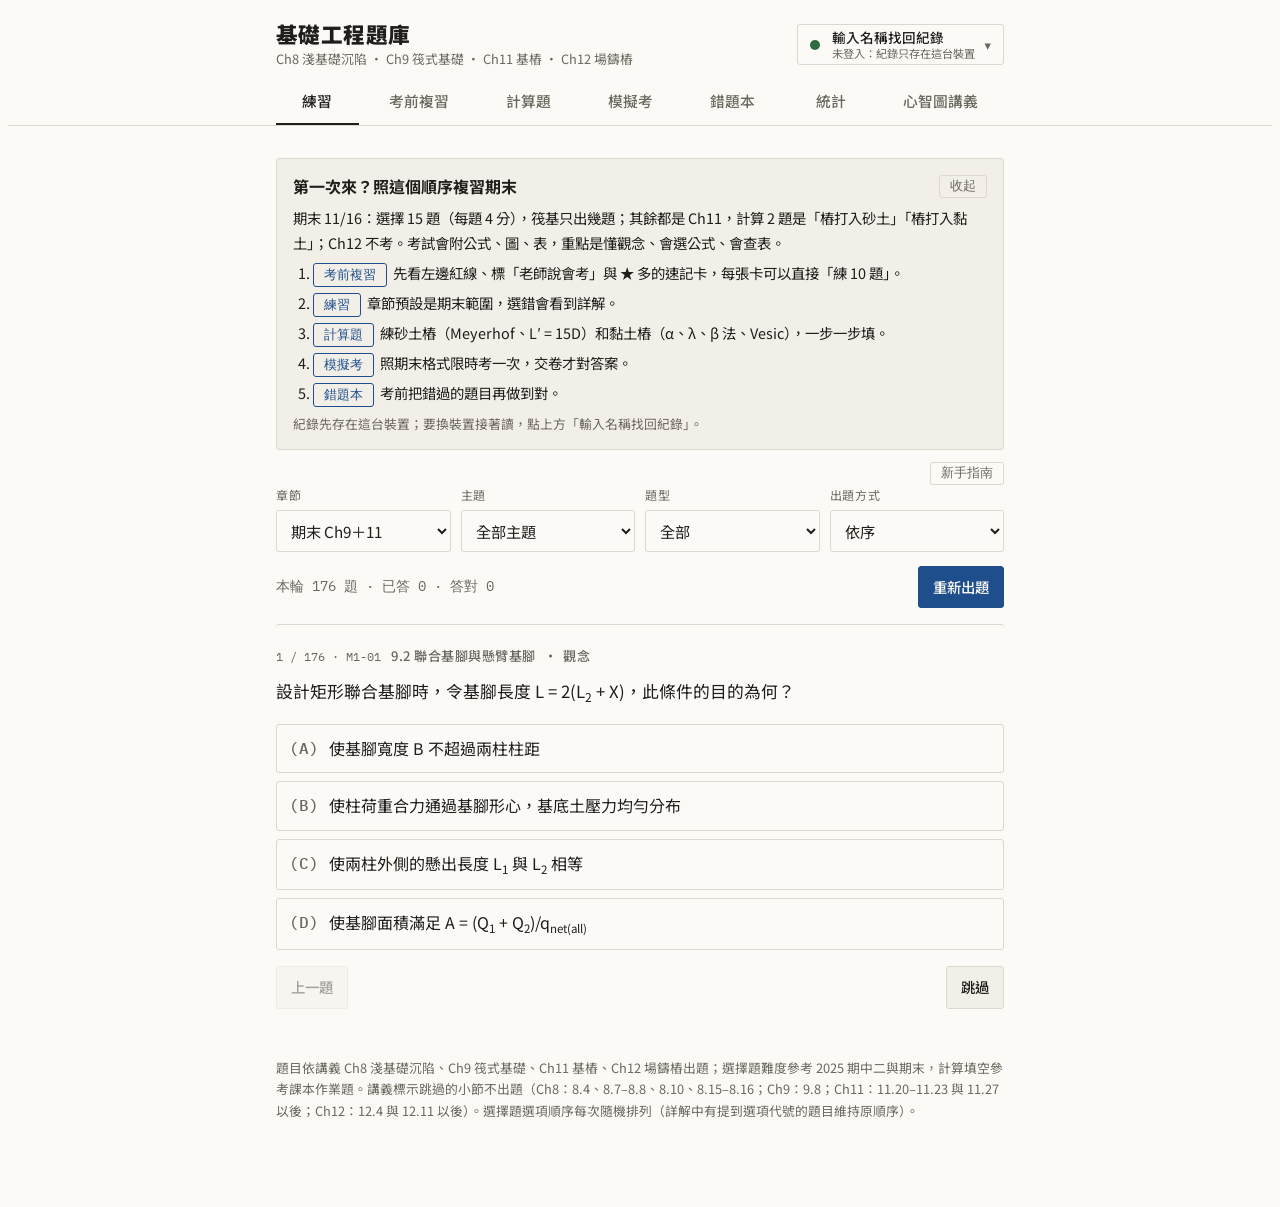
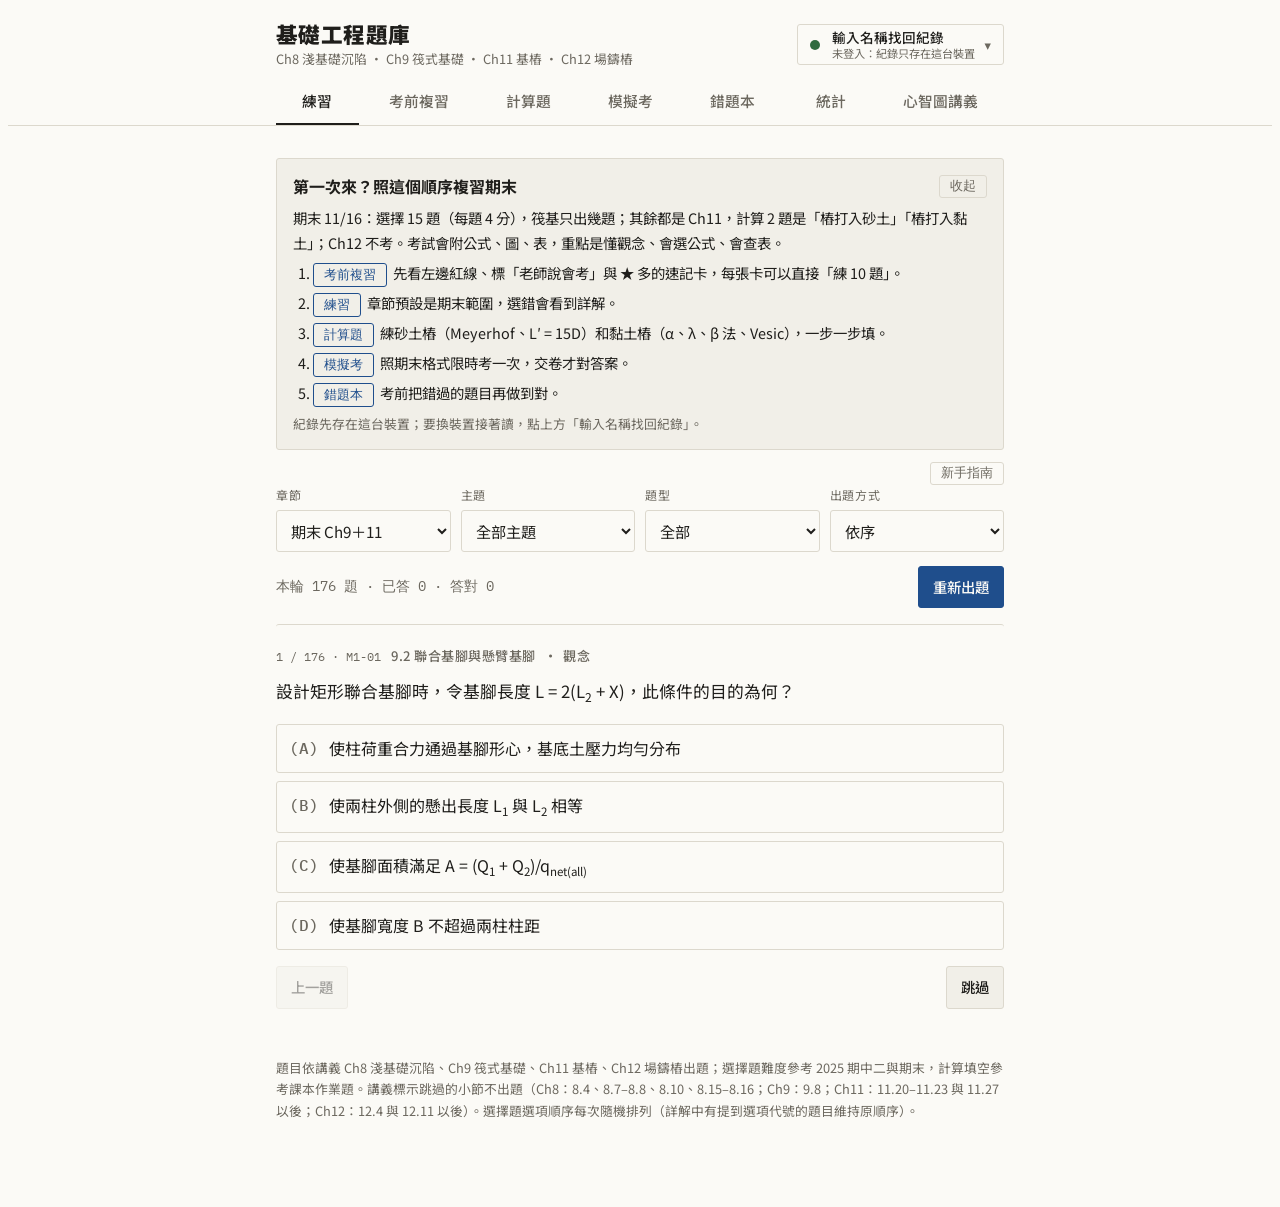
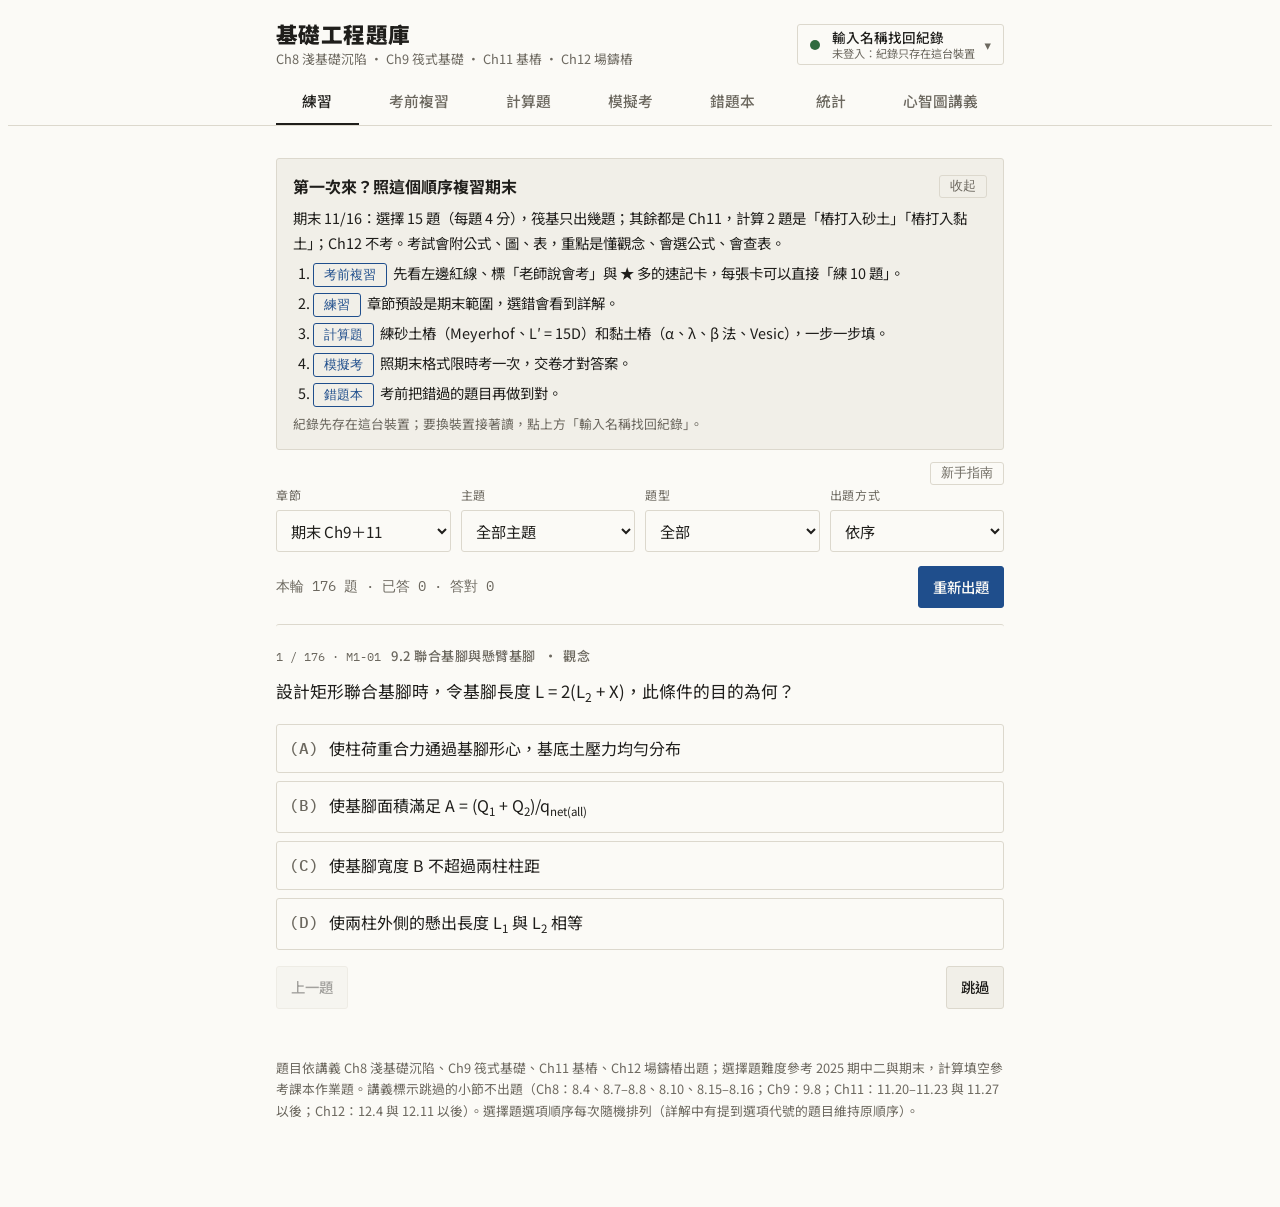
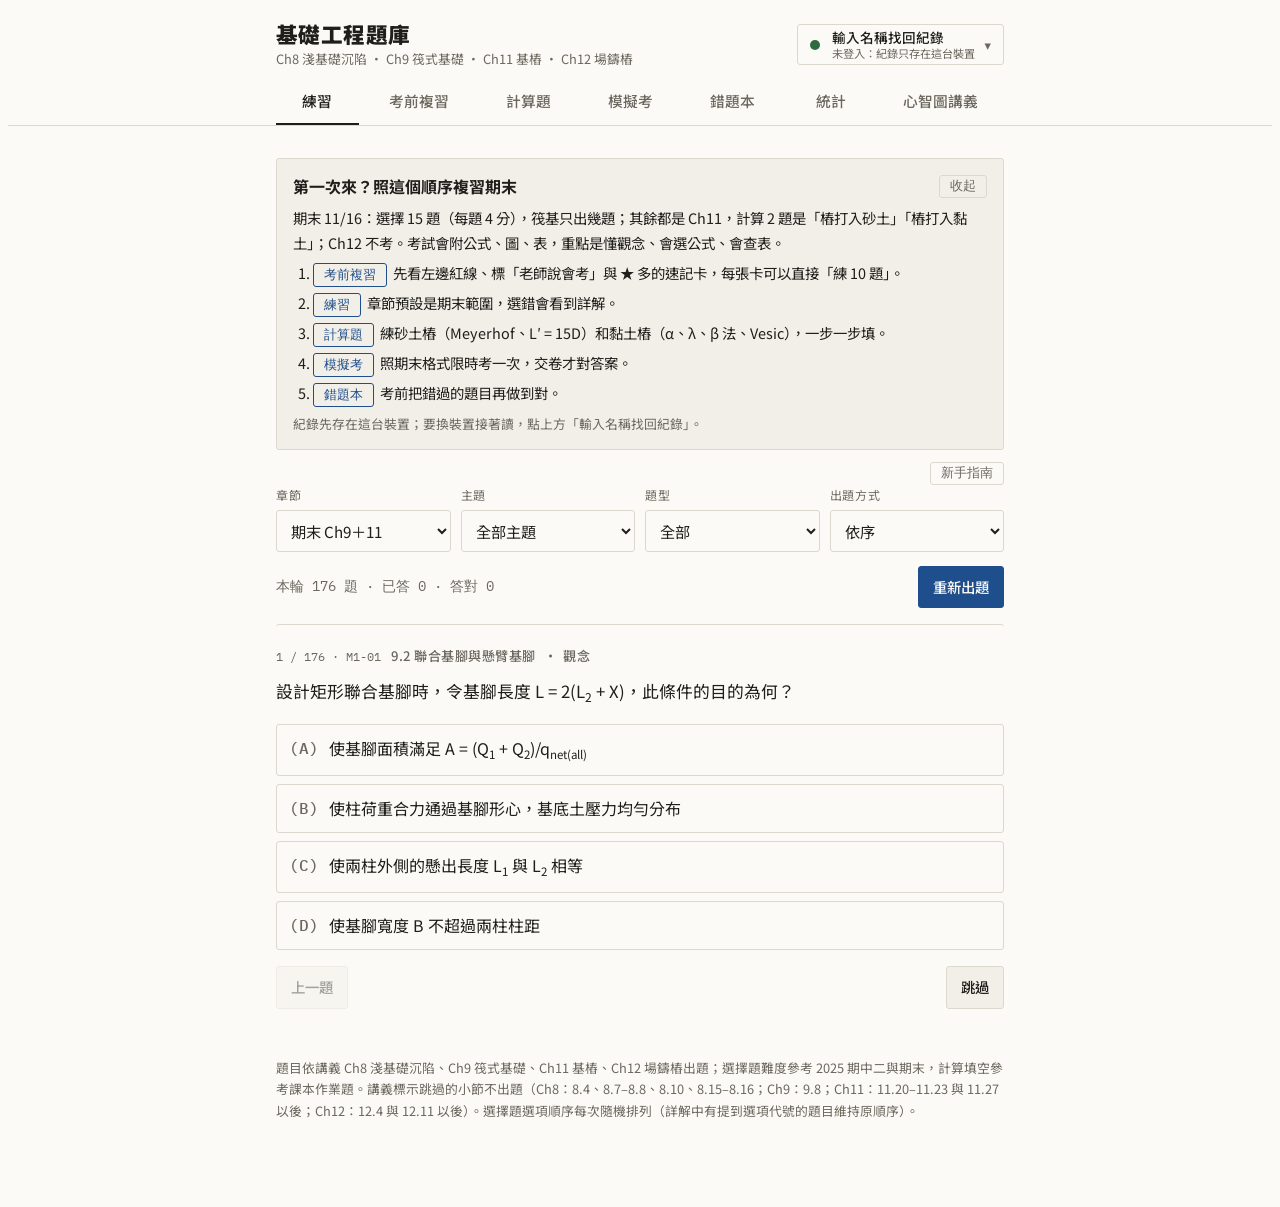
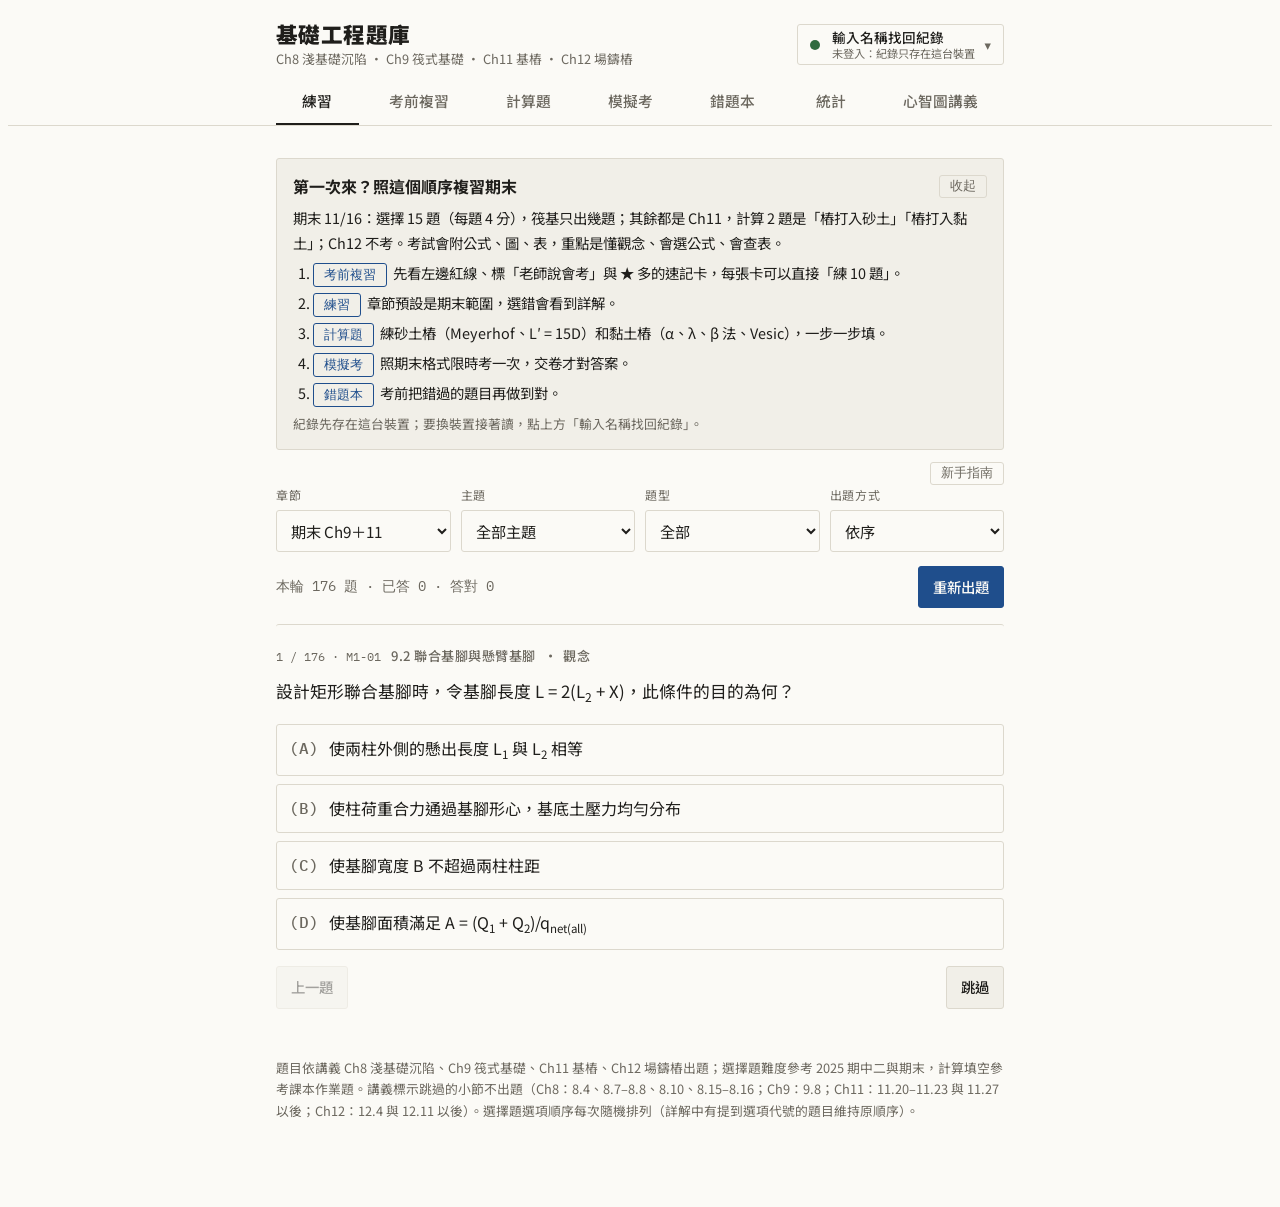
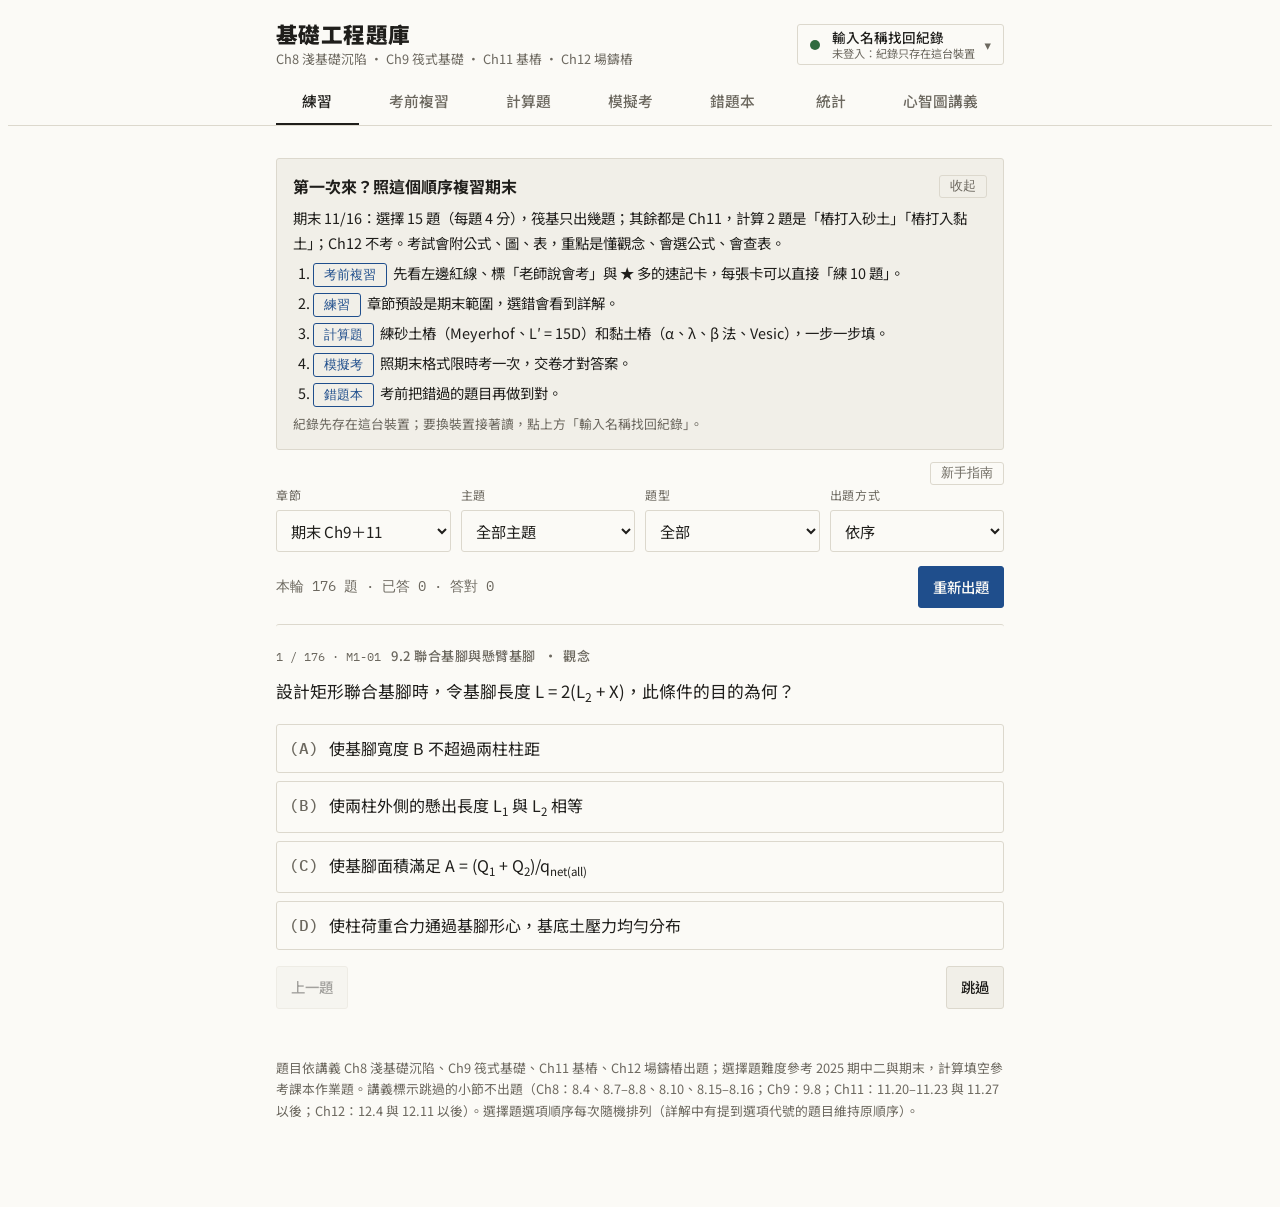
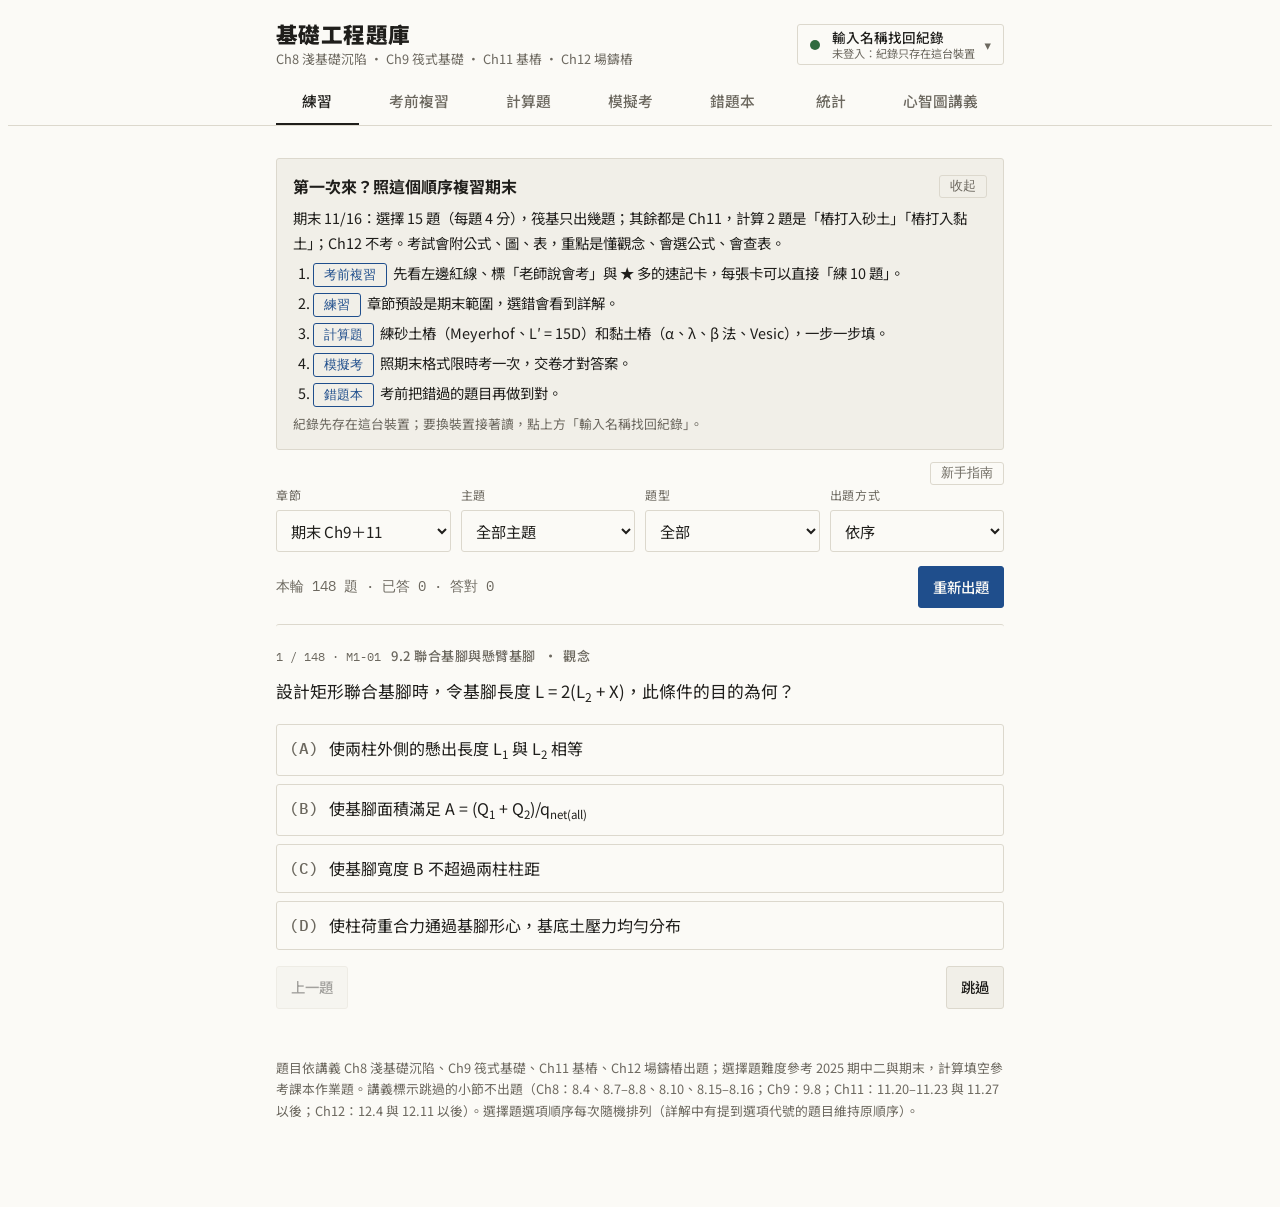
